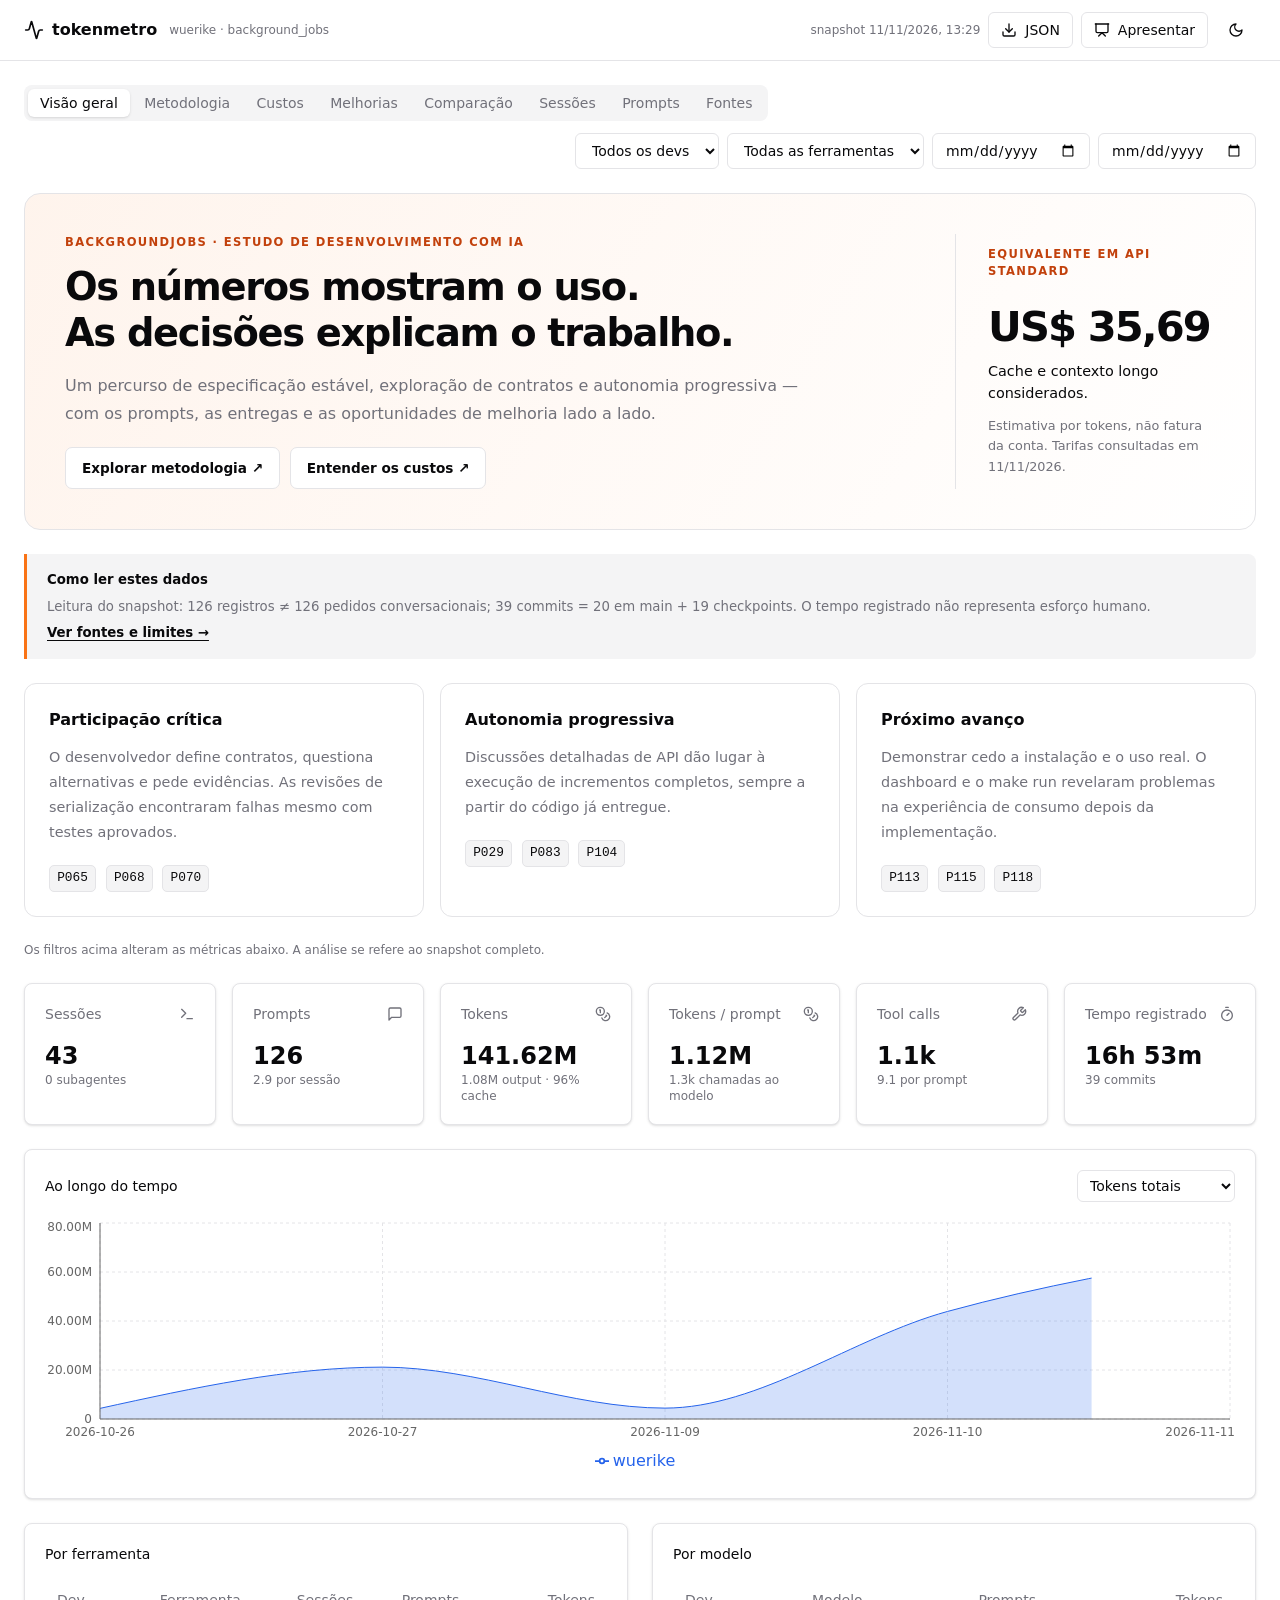
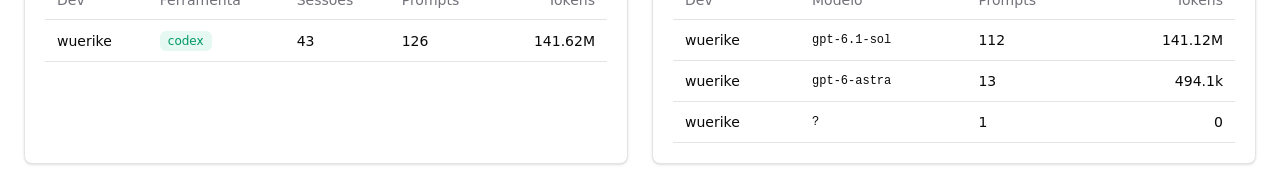
==== index.html @ 96f0e1d5 "Publish workflow analysis from ceb163d" ====
<!doctype html>
<html lang="pt-BR">
<head>
<meta charset="UTF-8" />
<meta name="viewport" content="width=device-width, initial-scale=1.0" />
<title>BackgroundJobs · Workflow com IA · Tokenmetro + análise</title>
<meta name="description" content="Métricas, histórico e análise da metodologia de desenvolvimento com IA do BackgroundJobs." />
<style>@layer properties{@supports (((-webkit-hyphens:none)) and (not (margin-trim:inline))) or ((-moz-orient:inline) and (not (color:rgb(from red r g b)))){*,:before,:after,::backdrop{--tw-space-y-reverse:0;--tw-border-style:solid;--tw-leading:initial;--tw-font-weight:initial;--tw-tracking:initial;--tw-ordinal:initial;--tw-slashed-zero:initial;--tw-numeric-figure:initial;--tw-numeric-spacing:initial;--tw-numeric-fraction:initial;--tw-shadow:0 0 #0000;--tw-shadow-color:initial;--tw-shadow-alpha:100%;--tw-inset-shadow:0 0 #0000;--tw-inset-shadow-color:initial;--tw-inset-shadow-alpha:100%;--tw-ring-color:initial;--tw-ring-shadow:0 0 #0000;--tw-inset-ring-color:initial;--tw-inset-ring-shadow:0 0 #0000;--tw-ring-inset:initial;--tw-ring-offset-width:0px;--tw-ring-offset-color:#fff;--tw-ring-offset-shadow:0 0 #0000;--tw-outline-style:solid;--tw-backdrop-blur:initial;--tw-backdrop-brightness:initial;--tw-backdrop-contrast:initial;--tw-backdrop-grayscale:initial;--tw-backdrop-hue-rotate:initial;--tw-backdrop-invert:initial;--tw-backdrop-opacity:initial;--tw-backdrop-saturate:initial;--tw-backdrop-sepia:initial}}}@layer theme{:root,:host{--font-sans:ui-sans-serif, system-ui, -apple-system, "Segoe UI", sans-serif;--font-mono:ui-monospace, SFMono-Regular, Menlo, Monaco, Consolas, "Liberation Mono", "Courier New", monospace;--color-red-500:oklch(63.7% .237 25.331);--color-red-600:oklch(57.7% .245 27.325);--color-orange-400:oklch(75% .183 55.934);--color-orange-500:oklch(70.5% .213 47.604);--color-orange-600:oklch(64.6% .222 41.116);--color-amber-400:oklch(82.8% .189 84.429);--color-amber-600:oklch(66.6% .179 58.318);--color-green-500:oklch(72.3% .219 149.579);--color-emerald-400:oklch(76.5% .177 163.223);--color-emerald-500:oklch(69.6% .17 162.48);--color-emerald-600:oklch(59.6% .145 163.225);--color-sky-400:oklch(74.6% .16 232.661);--color-sky-500:oklch(68.5% .169 237.323);--color-sky-600:oklch(58.8% .158 241.966);--color-indigo-400:oklch(67.3% .182 276.935);--color-indigo-500:oklch(58.5% .233 277.117);--color-indigo-600:oklch(51.1% .262 276.966);--color-purple-400:oklch(71.4% .203 305.504);--color-purple-500:oklch(62.7% .265 303.9);--color-purple-600:oklch(55.8% .288 302.321);--color-black:#000;--spacing:.25rem;--container-4xl:56rem;--container-6xl:72rem;--container-7xl:80rem;--text-xs:.75rem;--text-xs--line-height:calc(1 / .75);--text-sm:.875rem;--text-sm--line-height:calc(1.25 / .875);--text-lg:1.125rem;--text-lg--line-height:calc(1.75 / 1.125);--text-xl:1.25rem;--text-xl--line-height:calc(1.75 / 1.25);--text-2xl:1.5rem;--text-2xl--line-height:calc(2 / 1.5);--text-3xl:1.875rem;--text-3xl--line-height: 1.2 ;--text-4xl:2.25rem;--text-4xl--line-height:calc(2.5 / 2.25);--text-5xl:3rem;--text-5xl--line-height:1;--text-7xl:4.5rem;--text-7xl--line-height:1;--font-weight-medium:500;--font-weight-semibold:600;--font-weight-bold:700;--tracking-wide:.025em;--leading-relaxed:1.625;--radius-md:.375rem;--radius-lg:.5rem;--radius-xl:.75rem;--animate-spin:spin 1s linear infinite;--animate-pulse:pulse 2s cubic-bezier(.4, 0, .6, 1) infinite;--blur-sm:8px;--default-transition-duration:.15s;--default-transition-timing-function:cubic-bezier(.4, 0, .2, 1);--default-font-family:var(--font-sans);--default-mono-font-family:var(--font-mono);--color-background:#fff;--color-foreground:#09090b;--color-card:#fff;--color-muted:#f4f4f5;--color-muted-foreground:#71717a;--color-border:#e4e4e7;--color-primary:#18181b;--color-primary-foreground:#fafafa;--color-accent:#f4f4f5}}@layer base{*,:after,:before,::backdrop{box-sizing:border-box;border:0 solid;margin:0;padding:0}::file-selector-button{box-sizing:border-box;border:0 solid;margin:0;padding:0}html,:host{-webkit-text-size-adjust:100%;tab-size:4;line-height:1.5;font-family:var(--default-font-family,-apple-system, BlinkMacSystemFont, "Segoe UI", Roboto, "Helvetica Neue", "Noto Sans", Arial, sans-serif, "Apple Color Emoji", "Segoe UI Emoji", "Segoe UI Symbol", "Noto Color Emoji");font-feature-settings:var(--default-font-feature-settings,normal);font-variation-settings:var(--default-font-variation-settings,normal);-webkit-tap-highlight-color:transparent}hr{height:0;color:inherit;border-top-width:1px}abbr:where([title]){-webkit-text-decoration:underline dotted;text-decoration:underline dotted}h1,h2,h3,h4,h5,h6{font-size:inherit;font-weight:inherit}a{color:inherit;-webkit-text-decoration:inherit;text-decoration:inherit}b,strong{font-weight:bolder}code,kbd,samp,pre{font-family:var(--default-mono-font-family,ui-monospace, SFMono-Regular, Menlo, Monaco, Consolas, "Liberation Mono", "Courier New", monospace);font-feature-settings:var(--default-mono-font-feature-settings,normal);font-variation-settings:var(--default-mono-font-variation-settings,normal);font-size:1em}small{font-size:80%}sub,sup{vertical-align:baseline;font-size:75%;line-height:0;position:relative}sub{bottom:-.25em}sup{top:-.5em}table{text-indent:0;border-color:inherit;border-collapse:collapse}:-moz-focusring:where(:not(iframe)){outline:auto}progress{vertical-align:baseline}summary{display:list-item}ol,ul,menu{list-style:none}img,svg,video,canvas,audio,iframe,embed,object{vertical-align:middle;display:block}img,video{max-width:100%;height:auto}button,input,select,optgroup,textarea{font:inherit;font-feature-settings:inherit;font-variation-settings:inherit;letter-spacing:inherit;color:inherit;opacity:1;background-color:#0000;border-radius:0}::file-selector-button{font:inherit;font-feature-settings:inherit;font-variation-settings:inherit;letter-spacing:inherit;color:inherit;opacity:1;background-color:#0000;border-radius:0}:where(select:is([multiple],[size])) optgroup{font-weight:bolder}:where(select:is([multiple],[size])) optgroup option{padding-inline-start:20px}::file-selector-button{margin-inline-end:4px}::placeholder{opacity:1}@supports (not ((-webkit-appearance:-apple-pay-button))) or (contain-intrinsic-size:1px){::placeholder{color:currentColor}@supports (color:color-mix(in lab,red,red)){::placeholder{color:color-mix(in oklab,currentcolor 50%,transparent)}}}textarea{resize:vertical}::-webkit-search-decoration{-webkit-appearance:none}::-webkit-date-and-time-value{min-height:1lh;text-align:inherit}::-webkit-datetime-edit{display:inline-flex}::-webkit-datetime-edit-fields-wrapper{padding:0}::-webkit-datetime-edit{padding-block:0}::-webkit-datetime-edit-year-field{padding-block:0}::-webkit-datetime-edit-month-field{padding-block:0}::-webkit-datetime-edit-day-field{padding-block:0}::-webkit-datetime-edit-hour-field{padding-block:0}::-webkit-datetime-edit-minute-field{padding-block:0}::-webkit-datetime-edit-second-field{padding-block:0}::-webkit-datetime-edit-millisecond-field{padding-block:0}::-webkit-datetime-edit-meridiem-field{padding-block:0}::-webkit-calendar-picker-indicator{line-height:1}:-moz-ui-invalid{box-shadow:none}button,input:where([type=button],[type=reset],[type=submit]){appearance:button}::file-selector-button{appearance:button}::-webkit-inner-spin-button{height:auto}::-webkit-outer-spin-button{height:auto}[hidden]:where(:not([hidden=until-found])){display:none!important}}@layer components;@layer utilities{.absolute{position:absolute}.fixed{position:fixed}.relative{position:relative}.sticky{position:sticky}.inset-0{inset:0}.top-0{top:0}.top-2{top:calc(var(--spacing) * 2)}.top-4{top:calc(var(--spacing) * 4)}.top-5{top:calc(var(--spacing) * 5)}.top-11{top:calc(var(--spacing) * 11)}.right-0{right:0}.right-4{right:calc(var(--spacing) * 4)}.bottom-\[-12px\]{bottom:-12px}.left-0{left:0}.left-\[4px\]{left:4px}.z-10{z-index:10}.z-20{z-index:20}.z-50{z-index:50}.z-\[60\]{z-index:60}.mx-auto{margin-inline:auto}.-mt-2{margin-top:calc(var(--spacing) * -2)}.mt-1{margin-top:var(--spacing)}.mt-2{margin-top:calc(var(--spacing) * 2)}.mt-3{margin-top:calc(var(--spacing) * 3)}.mb-2{margin-bottom:calc(var(--spacing) * 2)}.mb-3{margin-bottom:calc(var(--spacing) * 3)}.ml-auto{margin-left:auto}.line-clamp-2{-webkit-line-clamp:2;-webkit-box-orient:vertical;display:-webkit-box;overflow:hidden}.line-clamp-4{-webkit-line-clamp:4;-webkit-box-orient:vertical;display:-webkit-box;overflow:hidden}.line-clamp-\[10\]{-webkit-line-clamp:10;-webkit-box-orient:vertical;display:-webkit-box;overflow:hidden}.block{display:block}.flex{display:flex}.grid{display:grid}.hidden{display:none}.inline-flex{display:inline-flex}.size-2\.5{width:calc(var(--spacing) * 2.5);height:calc(var(--spacing) * 2.5)}.size-3\.5{width:calc(var(--spacing) * 3.5);height:calc(var(--spacing) * 3.5)}.size-4{width:calc(var(--spacing) * 4);height:calc(var(--spacing) * 4)}.size-5{width:calc(var(--spacing) * 5);height:calc(var(--spacing) * 5)}.size-6{width:calc(var(--spacing) * 6);height:calc(var(--spacing) * 6)}.size-8{width:calc(var(--spacing) * 8);height:calc(var(--spacing) * 8)}.h-1\.5{height:calc(var(--spacing) * 1.5)}.h-3{height:calc(var(--spacing) * 3)}.h-8{height:calc(var(--spacing) * 8)}.h-9{height:calc(var(--spacing) * 9)}.h-10{height:calc(var(--spacing) * 10)}.h-72{height:calc(var(--spacing) * 72)}.h-full{height:100%}.max-h-96{max-height:calc(var(--spacing) * 96)}.max-h-\[32rem\]{max-height:32rem}.min-h-screen{min-height:100vh}.w-20{width:calc(var(--spacing) * 20)}.w-64{width:calc(var(--spacing) * 64)}.w-auto{width:auto}.w-full{width:100%}.w-px{width:1px}.max-w-4xl{max-width:var(--container-4xl)}.max-w-6xl{max-width:var(--container-6xl)}.max-w-7xl{max-width:var(--container-7xl)}.min-w-0{min-width:0}.flex-1{flex:1}.shrink-0{flex-shrink:0}.rotate-90{rotate:90deg}.animate-pulse{animation:var(--animate-pulse)}.animate-spin{animation:var(--animate-spin)}.cursor-pointer{cursor:pointer}.grid-cols-2{grid-template-columns:repeat(2,minmax(0,1fr))}.grid-cols-\[2rem_minmax\(0\,1fr\)\]{grid-template-columns:2rem minmax(0,1fr)}.grid-rows-\[auto_1fr\]{grid-template-rows:auto 1fr}.flex-col{flex-direction:column}.flex-row{flex-direction:row}.flex-wrap{flex-wrap:wrap}.items-center{align-items:center}.items-end{align-items:flex-end}.items-start{align-items:flex-start}.justify-between{justify-content:space-between}.justify-center{justify-content:center}.justify-end{justify-content:flex-end}.gap-1{gap:var(--spacing)}.gap-2{gap:calc(var(--spacing) * 2)}.gap-3{gap:calc(var(--spacing) * 3)}.gap-4{gap:calc(var(--spacing) * 4)}.gap-5{gap:calc(var(--spacing) * 5)}.gap-6{gap:calc(var(--spacing) * 6)}.gap-8{gap:calc(var(--spacing) * 8)}.gap-10{gap:calc(var(--spacing) * 10)}.gap-12{gap:calc(var(--spacing) * 12)}:where(.space-y-1>:not(:last-child)){--tw-space-y-reverse:0;margin-block-start:calc(var(--spacing) * var(--tw-space-y-reverse));margin-block-end:calc(var(--spacing) * calc(1 - var(--tw-space-y-reverse)))}:where(.space-y-2>:not(:last-child)){--tw-space-y-reverse:0;margin-block-start:calc(calc(var(--spacing) * 2) * var(--tw-space-y-reverse));margin-block-end:calc(calc(var(--spacing) * 2) * calc(1 - var(--tw-space-y-reverse)))}:where(.space-y-3>:not(:last-child)){--tw-space-y-reverse:0;margin-block-start:calc(calc(var(--spacing) * 3) * var(--tw-space-y-reverse));margin-block-end:calc(calc(var(--spacing) * 3) * calc(1 - var(--tw-space-y-reverse)))}:where(.space-y-4>:not(:last-child)){--tw-space-y-reverse:0;margin-block-start:calc(calc(var(--spacing) * 4) * var(--tw-space-y-reverse));margin-block-end:calc(calc(var(--spacing) * 4) * calc(1 - var(--tw-space-y-reverse)))}:where(.space-y-5>:not(:last-child)){--tw-space-y-reverse:0;margin-block-start:calc(calc(var(--spacing) * 5) * var(--tw-space-y-reverse));margin-block-end:calc(calc(var(--spacing) * 5) * calc(1 - var(--tw-space-y-reverse)))}:where(.space-y-6>:not(:last-child)){--tw-space-y-reverse:0;margin-block-start:calc(calc(var(--spacing) * 6) * var(--tw-space-y-reverse));margin-block-end:calc(calc(var(--spacing) * 6) * calc(1 - var(--tw-space-y-reverse)))}.gap-x-10{column-gap:calc(var(--spacing) * 10)}.gap-y-4{row-gap:calc(var(--spacing) * 4)}.gap-y-6{row-gap:calc(var(--spacing) * 6)}.truncate{text-overflow:ellipsis;white-space:nowrap;overflow:hidden}.overflow-auto{overflow:auto}.overflow-hidden{overflow:hidden}.overflow-x-auto{overflow-x:auto}.rounded-full{border-radius:3.40282e38px}.rounded-lg{border-radius:var(--radius-lg)}.rounded-md{border-radius:var(--radius-md)}.rounded-xl{border-radius:var(--radius-xl)}.rounded-t-md{border-top-left-radius:var(--radius-md);border-top-right-radius:var(--radius-md)}.border{border-style:var(--tw-border-style);border-width:1px}.border-t{border-top-style:var(--tw-border-style);border-top-width:1px}.border-b{border-bottom-style:var(--tw-border-style);border-bottom-width:1px}.border-dashed{--tw-border-style:dashed;border-style:dashed}.border-green-500\/40{border-color:#00c75866}@supports (color:color-mix(in lab,red,red)){.border-green-500\/40{border-color:color-mix(in oklab,var(--color-green-500) 40%,transparent)}}.border-orange-500\/60{border-color:#fe6e0099}@supports (color:color-mix(in lab,red,red)){.border-orange-500\/60{border-color:color-mix(in oklab,var(--color-orange-500) 60%,transparent)}}.border-red-500\/40{border-color:#fb2c3666}@supports (color:color-mix(in lab,red,red)){.border-red-500\/40{border-color:color-mix(in oklab,var(--color-red-500) 40%,transparent)}}.bg-background{background-color:var(--color-background)}.bg-background\/80{background-color:#fffc}@supports (color:color-mix(in lab,red,red)){.bg-background\/80{background-color:color-mix(in oklab,var(--color-background) 80%,transparent)}}.bg-black\/40{background-color:#0006}@supports (color:color-mix(in lab,red,red)){.bg-black\/40{background-color:color-mix(in oklab,var(--color-black) 40%,transparent)}}.bg-border{background-color:var(--color-border)}.bg-card{background-color:var(--color-card)}.bg-emerald-500\/10{background-color:#00bb7f1a}@supports (color:color-mix(in lab,red,red)){.bg-emerald-500\/10{background-color:color-mix(in oklab,var(--color-emerald-500) 10%,transparent)}}.bg-foreground{background-color:var(--color-foreground)}.bg-foreground\/80{background-color:#09090bcc}@supports (color:color-mix(in lab,red,red)){.bg-foreground\/80{background-color:color-mix(in oklab,var(--color-foreground) 80%,transparent)}}.bg-green-500\/10{background-color:#00c7581a}@supports (color:color-mix(in lab,red,red)){.bg-green-500\/10{background-color:color-mix(in oklab,var(--color-green-500) 10%,transparent)}}.bg-indigo-500\/10{background-color:#625fff1a}@supports (color:color-mix(in lab,red,red)){.bg-indigo-500\/10{background-color:color-mix(in oklab,var(--color-indigo-500) 10%,transparent)}}.bg-muted{background-color:var(--color-muted)}.bg-muted-foreground\/40{background-color:#71717a66}@supports (color:color-mix(in lab,red,red)){.bg-muted-foreground\/40{background-color:color-mix(in oklab,var(--color-muted-foreground) 40%,transparent)}}.bg-muted\/30{background-color:#f4f4f54d}@supports (color:color-mix(in lab,red,red)){.bg-muted\/30{background-color:color-mix(in oklab,var(--color-muted) 30%,transparent)}}.bg-orange-500{background-color:var(--color-orange-500)}.bg-orange-500\/5{background-color:#fe6e000d}@supports (color:color-mix(in lab,red,red)){.bg-orange-500\/5{background-color:color-mix(in oklab,var(--color-orange-500) 5%,transparent)}}.bg-orange-500\/10{background-color:#fe6e001a}@supports (color:color-mix(in lab,red,red)){.bg-orange-500\/10{background-color:color-mix(in oklab,var(--color-orange-500) 10%,transparent)}}.bg-primary{background-color:var(--color-primary)}.bg-purple-500\/10{background-color:#ac4bff1a}@supports (color:color-mix(in lab,red,red)){.bg-purple-500\/10{background-color:color-mix(in oklab,var(--color-purple-500) 10%,transparent)}}.bg-red-500\/10{background-color:#fb2c361a}@supports (color:color-mix(in lab,red,red)){.bg-red-500\/10{background-color:color-mix(in oklab,var(--color-red-500) 10%,transparent)}}.bg-sky-500\/10{background-color:#00a5ef1a}@supports (color:color-mix(in lab,red,red)){.bg-sky-500\/10{background-color:color-mix(in oklab,var(--color-sky-500) 10%,transparent)}}.fill-foreground{fill:var(--color-foreground)}.stroke-border{stroke:var(--color-border)}.stroke-foreground{stroke:var(--color-foreground)}.stroke-muted{stroke:var(--color-muted)}.p-0{padding:0}.p-1{padding:var(--spacing)}.p-1\.5{padding:calc(var(--spacing) * 1.5)}.p-2{padding:calc(var(--spacing) * 2)}.p-3{padding:calc(var(--spacing) * 3)}.p-4{padding:calc(var(--spacing) * 4)}.p-5{padding:calc(var(--spacing) * 5)}.p-6{padding:calc(var(--spacing) * 6)}.p-8{padding:calc(var(--spacing) * 8)}.px-2{padding-inline:calc(var(--spacing) * 2)}.px-3{padding-inline:calc(var(--spacing) * 3)}.px-6{padding-inline:calc(var(--spacing) * 6)}.px-10{padding-inline:calc(var(--spacing) * 10)}.py-0\.5{padding-block:calc(var(--spacing) * .5)}.py-1{padding-block:var(--spacing)}.py-1\.5{padding-block:calc(var(--spacing) * 1.5)}.py-2\.5{padding-block:calc(var(--spacing) * 2.5)}.py-3{padding-block:calc(var(--spacing) * 3)}.py-4{padding-block:calc(var(--spacing) * 4)}.py-5{padding-block:calc(var(--spacing) * 5)}.py-6{padding-block:calc(var(--spacing) * 6)}.py-12{padding-block:calc(var(--spacing) * 12)}.py-16{padding-block:calc(var(--spacing) * 16)}.py-24{padding-block:calc(var(--spacing) * 24)}.pt-2{padding-top:calc(var(--spacing) * 2)}.pb-2{padding-bottom:calc(var(--spacing) * 2)}.pl-6{padding-left:calc(var(--spacing) * 6)}.text-center{text-align:center}.text-left{text-align:left}.text-right{text-align:right}.align-middle{vertical-align:middle}.font-mono{font-family:var(--font-mono)}.font-sans{font-family:var(--font-sans)}.text-2xl{font-size:var(--text-2xl);line-height:var(--tw-leading,var(--text-2xl--line-height))}.text-3xl{font-size:var(--text-3xl);line-height:var(--tw-leading,var(--text-3xl--line-height))}.text-4xl{font-size:var(--text-4xl);line-height:var(--tw-leading,var(--text-4xl--line-height))}.text-5xl{font-size:var(--text-5xl);line-height:var(--tw-leading,var(--text-5xl--line-height))}.text-7xl{font-size:var(--text-7xl);line-height:var(--tw-leading,var(--text-7xl--line-height))}.text-lg{font-size:var(--text-lg);line-height:var(--tw-leading,var(--text-lg--line-height))}.text-sm{font-size:var(--text-sm);line-height:var(--tw-leading,var(--text-sm--line-height))}.text-xl{font-size:var(--text-xl);line-height:var(--tw-leading,var(--text-xl--line-height))}.text-xs{font-size:var(--text-xs);line-height:var(--tw-leading,var(--text-xs--line-height))}.leading-relaxed{--tw-leading:var(--leading-relaxed);line-height:var(--leading-relaxed)}.font-bold{--tw-font-weight:var(--font-weight-bold);font-weight:var(--font-weight-bold)}.font-medium{--tw-font-weight:var(--font-weight-medium);font-weight:var(--font-weight-medium)}.font-semibold{--tw-font-weight:var(--font-weight-semibold);font-weight:var(--font-weight-semibold)}.tracking-wide{--tw-tracking:var(--tracking-wide);letter-spacing:var(--tracking-wide)}.break-words{overflow-wrap:break-word}.break-all{word-break:break-all}.whitespace-nowrap{white-space:nowrap}.whitespace-pre-wrap{white-space:pre-wrap}.text-amber-600{color:var(--color-amber-600)}.text-emerald-500{color:var(--color-emerald-500)}.text-emerald-600{color:var(--color-emerald-600)}.text-foreground{color:var(--color-foreground)}.text-indigo-600{color:var(--color-indigo-600)}.text-muted-foreground{color:var(--color-muted-foreground)}.text-orange-600{color:var(--color-orange-600)}.text-primary-foreground{color:var(--color-primary-foreground)}.text-purple-600{color:var(--color-purple-600)}.text-red-600{color:var(--color-red-600)}.text-sky-600{color:var(--color-sky-600)}.uppercase{text-transform:uppercase}.tabular-nums{--tw-numeric-spacing:tabular-nums;font-variant-numeric:var(--tw-ordinal,) var(--tw-slashed-zero,) var(--tw-numeric-figure,) var(--tw-numeric-spacing,) var(--tw-numeric-fraction,)}.underline{text-decoration-line:underline}.opacity-70{opacity:.7}.shadow-2xl{--tw-shadow:0 25px 50px -12px var(--tw-shadow-color,#00000040);box-shadow:var(--tw-inset-shadow),var(--tw-inset-ring-shadow),var(--tw-ring-offset-shadow),var(--tw-ring-shadow),var(--tw-shadow)}.shadow-lg{--tw-shadow:0 10px 15px -3px var(--tw-shadow-color,#0000001a), 0 4px 6px -4px var(--tw-shadow-color,#0000001a);box-shadow:var(--tw-inset-shadow),var(--tw-inset-ring-shadow),var(--tw-ring-offset-shadow),var(--tw-ring-shadow),var(--tw-shadow)}.shadow-sm{--tw-shadow:0 1px 3px 0 var(--tw-shadow-color,#0000001a), 0 1px 2px -1px var(--tw-shadow-color,#0000001a);box-shadow:var(--tw-inset-shadow),var(--tw-inset-ring-shadow),var(--tw-ring-offset-shadow),var(--tw-ring-shadow),var(--tw-shadow)}.outline{outline-style:var(--tw-outline-style);outline-width:1px}.backdrop-blur{--tw-backdrop-blur:blur(8px);-webkit-backdrop-filter:var(--tw-backdrop-blur,) var(--tw-backdrop-brightness,) var(--tw-backdrop-contrast,) var(--tw-backdrop-grayscale,) var(--tw-backdrop-hue-rotate,) var(--tw-backdrop-invert,) var(--tw-backdrop-opacity,) var(--tw-backdrop-saturate,) var(--tw-backdrop-sepia,);backdrop-filter:var(--tw-backdrop-blur,) var(--tw-backdrop-brightness,) var(--tw-backdrop-contrast,) var(--tw-backdrop-grayscale,) var(--tw-backdrop-hue-rotate,) var(--tw-backdrop-invert,) var(--tw-backdrop-opacity,) var(--tw-backdrop-saturate,) var(--tw-backdrop-sepia,)}.backdrop-blur-sm{--tw-backdrop-blur:blur(var(--blur-sm));-webkit-backdrop-filter:var(--tw-backdrop-blur,) var(--tw-backdrop-brightness,) var(--tw-backdrop-contrast,) var(--tw-backdrop-grayscale,) var(--tw-backdrop-hue-rotate,) var(--tw-backdrop-invert,) var(--tw-backdrop-opacity,) var(--tw-backdrop-saturate,) var(--tw-backdrop-sepia,);backdrop-filter:var(--tw-backdrop-blur,) var(--tw-backdrop-brightness,) var(--tw-backdrop-contrast,) var(--tw-backdrop-grayscale,) var(--tw-backdrop-hue-rotate,) var(--tw-backdrop-invert,) var(--tw-backdrop-opacity,) var(--tw-backdrop-saturate,) var(--tw-backdrop-sepia,)}.transition{transition-property:color,background-color,border-color,outline-color,text-decoration-color,fill,stroke,--tw-gradient-from,--tw-gradient-via,--tw-gradient-to,opacity,box-shadow,transform,translate,scale,rotate,filter,-webkit-backdrop-filter,backdrop-filter,display,content-visibility,overlay,pointer-events;transition-timing-function:var(--tw-ease,var(--default-transition-timing-function));transition-duration:var(--tw-duration,var(--default-transition-duration))}.transition-colors{transition-property:color,background-color,border-color,outline-color,text-decoration-color,fill,stroke,--tw-gradient-from,--tw-gradient-via,--tw-gradient-to;transition-timing-function:var(--tw-ease,var(--default-transition-timing-function));transition-duration:var(--tw-duration,var(--default-transition-duration))}.outline-none{--tw-outline-style:none;outline-style:none}.first-letter\:uppercase:first-letter{text-transform:uppercase}@media(hover:hover){.hover\:border-foreground\/40:hover{border-color:#09090b66}@supports (color:color-mix(in lab,red,red)){.hover\:border-foreground\/40:hover{border-color:color-mix(in oklab,var(--color-foreground) 40%,transparent)}}.hover\:bg-accent:hover{background-color:var(--color-accent)}.hover\:bg-muted\/50:hover{background-color:#f4f4f580}@supports (color:color-mix(in lab,red,red)){.hover\:bg-muted\/50:hover{background-color:color-mix(in oklab,var(--color-muted) 50%,transparent)}}.hover\:text-foreground:hover{color:var(--color-foreground)}.hover\:opacity-90:hover{opacity:.9}.hover\:shadow-md:hover{--tw-shadow:0 4px 6px -1px var(--tw-shadow-color,#0000001a), 0 2px 4px -2px var(--tw-shadow-color,#0000001a);box-shadow:var(--tw-inset-shadow),var(--tw-inset-ring-shadow),var(--tw-ring-offset-shadow),var(--tw-ring-shadow),var(--tw-shadow)}}.focus\:ring-2:focus{--tw-ring-shadow:var(--tw-ring-inset,) 0 0 0 calc(2px + var(--tw-ring-offset-width)) var(--tw-ring-color,currentcolor);box-shadow:var(--tw-inset-shadow),var(--tw-inset-ring-shadow),var(--tw-ring-offset-shadow),var(--tw-ring-shadow),var(--tw-shadow)}.focus\:ring-primary\/20:focus{--tw-ring-color:#18181b33}@supports (color:color-mix(in lab,red,red)){.focus\:ring-primary\/20:focus{--tw-ring-color:color-mix(in oklab, var(--color-primary) 20%, transparent)}}.disabled\:cursor-not-allowed:disabled{cursor:not-allowed}.disabled\:opacity-30:disabled{opacity:.3}.disabled\:opacity-40:disabled{opacity:.4}.disabled\:opacity-50:disabled{opacity:.5}@media(min-width:40rem){.sm\:grid-cols-2{grid-template-columns:repeat(2,minmax(0,1fr))}}@media(min-width:48rem){.md\:block{display:block}.md\:hidden{display:none}.md\:inline{display:inline}.md\:grid-cols-2{grid-template-columns:repeat(2,minmax(0,1fr))}.md\:grid-cols-3{grid-template-columns:repeat(3,minmax(0,1fr))}.md\:grid-cols-4{grid-template-columns:repeat(4,minmax(0,1fr))}.md\:grid-cols-5{grid-template-columns:repeat(5,minmax(0,1fr))}.md\:grid-cols-\[1fr_auto\]{grid-template-columns:1fr auto}.md\:grid-cols-\[1fr_auto_1\.4fr\]{grid-template-columns:1fr auto 1.4fr}}@media(min-width:64rem){.lg\:grid-cols-2{grid-template-columns:repeat(2,minmax(0,1fr))}.lg\:grid-cols-3{grid-template-columns:repeat(3,minmax(0,1fr))}}@media(min-width:80rem){.xl\:grid-cols-6{grid-template-columns:repeat(6,minmax(0,1fr))}}.dark\:text-amber-400:where(.dark,.dark *){color:var(--color-amber-400)}.dark\:text-emerald-400:where(.dark,.dark *){color:var(--color-emerald-400)}.dark\:text-indigo-400:where(.dark,.dark *){color:var(--color-indigo-400)}.dark\:text-orange-400:where(.dark,.dark *){color:var(--color-orange-400)}.dark\:text-purple-400:where(.dark,.dark *){color:var(--color-purple-400)}.dark\:text-sky-400:where(.dark,.dark *){color:var(--color-sky-400)}}.dark{--color-background:#09090b;--color-foreground:#fafafa;--color-card:#0d0d0f;--color-muted:#27272a;--color-muted-foreground:#a1a1aa;--color-border:#27272a;--color-primary:#fafafa;--color-primary-foreground:#18181b;--color-accent:#27272a}body{background-color:var(--color-background);color:var(--color-foreground);-webkit-font-smoothing:antialiased;-moz-osx-font-smoothing:grayscale}*{border-color:var(--color-border)}@keyframes rise{0%{opacity:0;transform:translateY(18px)}}@keyframes grow{0%{transform:scaleX(0)}}@keyframes grow-y{0%{transform:scaleY(0)}}@keyframes blink{50%{opacity:0}}.anim-rise{animation:rise .6s cubic-bezier(.2,.7,.2,1) var(--d,0s) both}.anim-grow{transform-origin:0;animation:grow 1s cubic-bezier(.2,.7,.2,1) var(--d,0s) both}.anim-grow-y{transform-origin:bottom;animation:grow-y .9s cubic-bezier(.2,.7,.2,1) var(--d,0s) both}.caret{animation:1s step-end infinite blink}@media(prefers-reduced-motion:reduce){.anim-rise,.anim-grow,.anim-grow-y,.caret{animation:none}}@property --tw-space-y-reverse{syntax:"*";inherits:false;initial-value:0}@property --tw-border-style{syntax:"*";inherits:false;initial-value:solid}@property --tw-leading{syntax:"*";inherits:false}@property --tw-font-weight{syntax:"*";inherits:false}@property --tw-tracking{syntax:"*";inherits:false}@property --tw-ordinal{syntax:"*";inherits:false}@property --tw-slashed-zero{syntax:"*";inherits:false}@property --tw-numeric-figure{syntax:"*";inherits:false}@property --tw-numeric-spacing{syntax:"*";inherits:false}@property --tw-numeric-fraction{syntax:"*";inherits:false}@property --tw-shadow{syntax:"*";inherits:false;initial-value:0 0 #0000}@property --tw-shadow-color{syntax:"*";inherits:false}@property --tw-shadow-alpha{syntax:"<percentage>";inherits:false;initial-value:100%}@property --tw-inset-shadow{syntax:"*";inherits:false;initial-value:0 0 #0000}@property --tw-inset-shadow-color{syntax:"*";inherits:false}@property --tw-inset-shadow-alpha{syntax:"<percentage>";inherits:false;initial-value:100%}@property --tw-ring-color{syntax:"*";inherits:false}@property --tw-ring-shadow{syntax:"*";inherits:false;initial-value:0 0 #0000}@property --tw-inset-ring-color{syntax:"*";inherits:false}@property --tw-inset-ring-shadow{syntax:"*";inherits:false;initial-value:0 0 #0000}@property --tw-ring-inset{syntax:"*";inherits:false}@property --tw-ring-offset-width{syntax:"<length>";inherits:false;initial-value:0}@property --tw-ring-offset-color{syntax:"*";inherits:false;initial-value:#fff}@property --tw-ring-offset-shadow{syntax:"*";inherits:false;initial-value:0 0 #0000}@property --tw-outline-style{syntax:"*";inherits:false;initial-value:solid}@property --tw-backdrop-blur{syntax:"*";inherits:false}@property --tw-backdrop-brightness{syntax:"*";inherits:false}@property --tw-backdrop-contrast{syntax:"*";inherits:false}@property --tw-backdrop-grayscale{syntax:"*";inherits:false}@property --tw-backdrop-hue-rotate{syntax:"*";inherits:false}@property --tw-backdrop-invert{syntax:"*";inherits:false}@property --tw-backdrop-opacity{syntax:"*";inherits:false}@property --tw-backdrop-saturate{syntax:"*";inherits:false}@property --tw-backdrop-sepia{syntax:"*";inherits:false}@keyframes spin{to{transform:rotate(360deg)}}@keyframes pulse{50%{opacity:.5}}
</style>
<style>
/* Analytical content integrated into the original Tokenmetro export. */
.wf-stack{display:flex;flex-direction:column;gap:1.5rem}.wf-eyebrow{font-size:.72rem!important;letter-spacing:.12em;text-transform:uppercase;font-weight:700;color:#c2410c;margin:0 0 .8rem!important}.dark .wf-eyebrow{color:#fb923c}.wf-hero{display:grid;grid-template-columns:minmax(0,1fr) 260px;gap:3rem;padding:2.5rem;border:1px solid var(--color-border);border-radius:16px;background:linear-gradient(120deg,color-mix(in srgb,#f97316 8%,var(--color-background)),var(--color-background))}.wf-hero h1{font-size:clamp(1.65rem,3vw,2.5rem);font-weight:700;line-height:1.2;letter-spacing:-.035em;white-space:pre-line}.wf-lead{font-size:1rem;line-height:1.75;color:var(--color-muted-foreground);max-width:760px;margin-top:1rem}.wf-hero-cost{border-left:1px solid var(--color-border);padding-left:2rem;display:flex;flex-direction:column;justify-content:center;gap:.7rem}.wf-hero-cost strong{font-size:2.6rem;letter-spacing:-.045em;line-height:1.1}.wf-hero-cost span:not(.wf-eyebrow){font-size:.9rem}.wf-hero-cost small{color:var(--color-muted-foreground);line-height:1.6}.wf-actions{display:flex;gap:.6rem;align-items:center;flex-wrap:wrap;margin-top:1.2rem}.wf-button{padding:.6rem 1rem;border:1px solid var(--color-border);background:var(--color-background);border-radius:7px;font-size:.85rem;font-weight:600;cursor:pointer}.wf-button:hover,.wf-prompt:hover{background:var(--color-accent)}.wf-heading{padding:1rem 0 .5rem}.wf-heading h1{font-size:clamp(1.8rem,4vw,2.5rem);font-weight:700;line-height:1.15;letter-spacing:-.035em}.wf-three{display:grid;grid-template-columns:repeat(3,minmax(0,1fr));gap:1rem}.wf-panel{border:1px solid var(--color-border);border-radius:12px;padding:1.5rem;background:var(--color-card);min-width:0}.wf-panel>h2{font-size:1rem;font-weight:650;margin:0 0 .8rem}.wf-panel>p{font-size:.9rem;line-height:1.75;color:var(--color-muted-foreground)}.wf-context{padding:1rem 1.25rem;border-left:3px solid #f97316;background:var(--color-muted);border-radius:0 8px 8px 0;font-size:.83rem}.wf-context p{line-height:1.65;margin:.35rem 0;color:var(--color-muted-foreground)}.wf-context button{font-weight:600;cursor:pointer;text-decoration:underline;text-underline-offset:3px}.wf-prose{font-size:.95rem;line-height:1.8;overflow-wrap:anywhere}.wf-prose h2{font-size:1.4rem;line-height:1.3;letter-spacing:-.02em;font-weight:700;margin:0 0 1.1rem}.wf-prose h3{font-size:1.1rem;line-height:1.5;font-weight:650;margin:2rem 0 .6rem;padding-top:1rem;border-top:1px solid var(--color-border)}.wf-prose p{margin:.85rem 0}.wf-prose p:first-child{margin-top:0}.wf-prose ul,.wf-prose ol{padding-left:1.6rem;margin:1rem 0;list-style:revert}.wf-prose li{padding-left:.2rem;margin:.5rem 0}.wf-prose a{color:#c2410c;text-decoration:underline;text-underline-offset:3px}.dark .wf-prose a{color:#fdba74}.wf-prose code{font-size:.84em;background:var(--color-muted);border-radius:4px;padding:.12rem .3rem}.wf-prose pre{padding:1.2rem;background:var(--color-muted);border:1px solid var(--color-border);border-radius:8px;overflow:auto;line-height:1.6;margin:1.2rem 0;font-size:.85rem;white-space:pre}.wf-prose pre code{padding:0;background:transparent}.wf-table-wrap{overflow-x:auto;margin:1.25rem 0}.wf-prose table{border-collapse:collapse;width:100%;font-size:.83rem;line-height:1.6}.wf-prose th{text-align:left;font-weight:650;background:var(--color-muted);white-space:nowrap}.wf-prose th,.wf-prose td{padding:.75rem .9rem;border-bottom:1px solid var(--color-border);vertical-align:top;min-width:110px}.wf-prose blockquote{padding:1rem 1.4rem;border-left:3px solid #f97316;background:var(--color-muted);margin:1rem 0}.wf-prompt{display:inline-flex;font-family:monospace;font-size:.8rem;color:inherit!important;background:var(--color-muted);border:1px solid var(--color-border);border-radius:5px;padding:.15rem .45rem;text-decoration:none!important;cursor:pointer;line-height:1.6}.wf-flow{display:grid;grid-template-columns:repeat(6,minmax(0,1fr));gap:.6rem;list-style:none;margin:0;padding:0}.wf-flow li{border:1px solid var(--color-border);border-radius:8px;padding:1rem;font-size:.82rem;font-weight:600;line-height:1.5}.wf-flow span{display:block;color:#ea580c;font:500 .8rem monospace;margin-bottom:.6rem}.wf-cost-summary{display:grid;grid-template-columns:1fr 1.3fr;gap:3rem;padding:2rem;border:1px solid var(--color-border);border-radius:12px;background:var(--color-card)}.wf-price{font-size:clamp(2.8rem,6vw,4rem);letter-spacing:-.06em;line-height:1.25;font-weight:700;font-variant-numeric:tabular-nums}.wf-cost-summary p{font-size:.9rem;line-height:1.6;margin:.4rem 0}.wf-cost-summary small{font-size:.8rem;line-height:1.6;color:var(--color-muted-foreground);display:block;max-width:390px}.wf-toggle{display:flex;gap:.3rem;padding:.3rem;border:1px solid var(--color-border);border-radius:8px;width:max-content;margin:1rem 0}.wf-toggle button{padding:.4rem .8rem;font-size:.85rem;border-radius:5px;cursor:pointer}.wf-toggle button[aria-pressed=true]{background:var(--color-foreground);color:var(--color-background)}.wf-cost-bars{display:flex;flex-direction:column;gap:1.2rem;justify-content:center}.wf-bar-label{display:flex;gap:1rem;justify-content:space-between;font-size:.85rem;margin-bottom:.5rem}.wf-bar-track{height:9px;background:var(--color-muted);border-radius:20px;overflow:hidden}.wf-bar-track>div{height:100%;border-radius:20px}.wf-small{font-size:.8rem!important;line-height:1.6;color:var(--color-muted-foreground)}.wf-slide{display:flex;flex-direction:column;justify-content:center;min-height:100%;gap:1.5rem;padding:1rem 0}.wf-slide h1{font-size:clamp(1.8rem,4vw,3.3rem);font-weight:700;letter-spacing:-.04em;line-height:1.15;max-width:1000px}.wf-slide-points{display:grid;grid-template-columns:repeat(3,minmax(0,1fr));gap:1.8rem;margin-top:1rem}.wf-slide-points>div{border-top:2px solid #f97316;padding-top:1rem}.wf-slide-points h2{font-size:1rem;font-weight:700;margin-bottom:.7rem}.wf-slide-points p{font-size:1.05rem;line-height:1.8;color:var(--color-muted-foreground)}.wf-slide-note{font-size:.78rem;line-height:1.6;color:var(--color-muted-foreground);padding-top:1rem;margin-top:1rem;border-top:1px solid var(--color-border)}.wf-prompt-overlay{position:fixed;inset:0;z-index:90}.wf-analysis-section{scroll-margin-top:110px}button:focus-visible,a:focus-visible,select:focus-visible,input:focus-visible,summary:focus-visible{outline:2px solid #ea580c;outline-offset:4px}.wf-annotation{border-top:1px solid var(--color-border);padding-top:1rem;margin-top:1rem}.wf-filter-note{font-size:.75rem;color:var(--color-muted-foreground)}
@media(max-width:800px){.wf-hero{grid-template-columns:1fr;padding:1.5rem;gap:1.5rem}.wf-hero-cost{border-left:0;border-top:1px solid var(--color-border);padding:1.2rem 0 0}.wf-three,.wf-cost-summary{grid-template-columns:1fr}.wf-flow{grid-template-columns:repeat(3,minmax(0,1fr))}.wf-slide-points{grid-template-columns:1fr;gap:1rem}.wf-slide-points p{font-size:.95rem}.wf-slide{justify-content:flex-start}.wf-cost-summary{padding:1.3rem;gap:1.5rem}.wf-panel{padding:1.2rem}.wf-slide h1{font-size:2rem}}
@media(max-width:480px){main.mx-auto{padding-left:1rem;padding-right:1rem}.wf-flow{grid-template-columns:repeat(2,minmax(0,1fr))}.wf-prose{font-size:.9rem}.wf-hero h1{font-size:1.65rem}.wf-panel{padding:1rem}.wf-price{font-size:3rem}.wf-slide-note{font-size:.7rem}.fixed.inset-0.z-50>.max-w-6xl{padding:2.5rem 1.1rem 1.2rem}.wf-prompt-overlay .fixed{padding:1rem}.wf-prompt-overlay pre{overflow-wrap:anywhere}.wf-prompt-overlay .fixed>div{max-width:100%}}
@media(prefers-reduced-motion:reduce){*,*::before,*::after{animation-duration:.01ms!important;transition-duration:.01ms!important;scroll-behavior:auto!important}}
@media print{header,button,.wf-context{display:none!important}.wf-panel,.wf-hero{break-inside:avoid;border:1px solid #ccc}.wf-prose{font-size:10pt}}

.wf-tabs{max-width:100%;min-height:36px;height:auto;flex-wrap:wrap;gap:.15rem}.wf-tabs>button{white-space:nowrap}.wf-prose{max-width:105ch;margin-inline:auto}
main .grid>*{min-width:0}main .overflow-x-auto{max-width:100%}
.wf-deck .grid>*{min-width:0}.wf-deck .max-w-6xl{overflow-wrap:anywhere}.wf-deck pre{white-space:pre-wrap;overflow-wrap:anywhere;word-break:break-word}
@media(max-width:600px){.wf-deck .text-5xl{font-size:2rem;line-height:1.2}.wf-deck .text-4xl{font-size:1.8rem;line-height:1.25}.wf-deck .text-2xl{font-size:1.15rem;line-height:1.55}.wf-deck .text-xl{font-size:1rem;line-height:1.6}}

</style>
</head>
<body>
<div id="root"></div>
<script>window.__TOKENMETRO_DATA__ = {"format":"tokenmetro/v1","exported_at":"2026-11-11T13:29:39.806Z","developer":"wuerike","sessions":[{"id":"wuerike:codex:01a178cd-0079-7e72-9302-1a5d5ec14fa6","developer":"wuerike","source":"codex","session_id":"01a178cd-0079-7e72-9302-1a5d5ec14fa6","project_path":"/mnt/c/Users/Wuerike/workspace/background_jobs","cwd":"/mnt/c/Users/Wuerike/workspace/background_jobs","git_branch":null,"model":"gpt-6.1-sol","started_at":"2026-10-26T15:21:03.362Z","ended_at":"2026-10-26T16:15:49.342Z","source_file":"/home/wuerike/.codex/sessions/2026/10/26/rollout-2026-10-26T12-21-03-01a178cd-0079-7e72-9302-1a5d5ec14fa6.jsonl"},{"id":"wuerike:codex:01a17908-b8d5-7b01-b53a-4a6d1fd4044b","developer":"wuerike","source":"codex","session_id":"01a17908-b8d5-7b01-b53a-4a6d1fd4044b","project_path":"/mnt/c/Users/Wuerike/workspace/background_jobs","cwd":"/mnt/c/Users/Wuerike/workspace/background_jobs","git_branch":"master","model":"gpt-6.1-sol","started_at":"2026-10-26T16:26:17.290Z","ended_at":"2026-10-26T16:57:29.104Z","source_file":"/home/wuerike/.codex/sessions/2026/10/26/rollout-2026-10-26T13-26-17-01a17908-b8d5-7b01-b53a-4a6d1fd4044b.jsonl"},{"id":"wuerike:codex:01a17925-ff53-7b62-9c70-32deea842edf","developer":"wuerike","source":"codex","session_id":"01a17925-ff53-7b62-9c70-32deea842edf","project_path":"/mnt/c/Users/Wuerike/workspace/background_jobs","cwd":"/mnt/c/Users/Wuerike/workspace/background_jobs","git_branch":"master","model":"gpt-6.1-sol","started_at":"2026-10-26T16:58:15.852Z","ended_at":"2026-10-26T20:04:19.216Z","source_file":"/home/wuerike/.codex/sessions/2026/10/26/rollout-2026-10-26T13-58-15-01a17925-ff53-7b62-9c70-32deea842edf.jsonl"},{"id":"wuerike:codex:01a179d8-39ad-7280-ab6f-f701338e90e1","developer":"wuerike","source":"codex","session_id":"01a179d8-39ad-7280-ab6f-f701338e90e1","project_path":"/mnt/c/Users/Wuerike/workspace/background_jobs","cwd":"/mnt/c/Users/Wuerike/workspace/background_jobs","git_branch":"master","model":"gpt-6.1-sol","started_at":"2026-10-26T20:12:56.221Z","ended_at":"2026-10-26T23:19:51.399Z","source_file":"/home/wuerike/.codex/sessions/2026/10/26/rollout-2026-10-26T17-12-56-01a179d8-39ad-7280-ab6f-f701338e90e1.jsonl"},{"id":"wuerike:codex:01a17aa5-c813-7ef2-bb96-77ef3a64b52b","developer":"wuerike","source":"codex","session_id":"01a17aa5-c813-7ef2-bb96-77ef3a64b52b","project_path":"/mnt/c/Users/Wuerike/workspace/background_jobs","cwd":"/mnt/c/Users/Wuerike/workspace/background_jobs","git_branch":"master","model":"gpt-6.1-sol","started_at":"2026-10-26T23:57:27.592Z","ended_at":"2026-10-27T00:02:22.906Z","source_file":"/home/wuerike/.codex/sessions/2026/10/26/rollout-2026-10-26T20-57-27-01a17aa5-c813-7ef2-bb96-77ef3a64b52b.jsonl"},{"id":"wuerike:codex:01a17ae1-746f-7292-bd6a-ea0aef09d795","developer":"wuerike","source":"codex","session_id":"01a17ae1-746f-7292-bd6a-ea0aef09d795","project_path":"/mnt/c/Users/Wuerike/workspace/background_jobs","cwd":"/mnt/c/Users/Wuerike/workspace/background_jobs","git_branch":"master","model":"gpt-6.1-sol","started_at":"2026-10-27T01:02:38.280Z","ended_at":"2026-10-27T11:32:53.709Z","source_file":"/home/wuerike/.codex/sessions/2026/10/26/rollout-2026-10-26T22-02-38-01a17ae1-746f-7292-bd6a-ea0aef09d795.jsonl"},{"id":"wuerike:codex:01a17d2a-c5de-79b2-bcb7-e72d09d3e7f2","developer":"wuerike","source":"codex","session_id":"01a17d2a-c5de-79b2-bcb7-e72d09d3e7f2","project_path":"/mnt/c/Users/Wuerike/workspace/background_jobs","cwd":"/mnt/c/Users/Wuerike/workspace/background_jobs","git_branch":"master","model":"gpt-6.1-sol","started_at":"2026-10-27T11:41:57.706Z","ended_at":"2026-10-27T12:01:27.350Z","source_file":"/home/wuerike/.codex/sessions/2026/10/27/rollout-2026-10-27T08-41-57-01a17d2a-c5de-79b2-bcb7-e72d09d3e7f2.jsonl"},{"id":"wuerike:codex:01a17d3e-11ab-7fc2-8668-66c6fadf98f4","developer":"wuerike","source":"codex","session_id":"01a17d3e-11ab-7fc2-8668-66c6fadf98f4","project_path":"/mnt/c/Users/Wuerike/workspace/background_jobs","cwd":"/mnt/c/Users/Wuerike/workspace/background_jobs","git_branch":"master","model":"gpt-6.1-sol","started_at":"2026-10-27T12:03:02.253Z","ended_at":"2026-10-27T12:11:09.072Z","source_file":"/home/wuerike/.codex/sessions/2026/10/27/rollout-2026-10-27T09-03-02-01a17d3e-11ab-7fc2-8668-66c6fadf98f4.jsonl"},{"id":"wuerike:codex:01a17d49-1aa5-77c2-855d-8aebf5b0cb1d","developer":"wuerike","source":"codex","session_id":"01a17d49-1aa5-77c2-855d-8aebf5b0cb1d","project_path":"/mnt/c/Users/Wuerike/workspace/background_jobs","cwd":"/mnt/c/Users/Wuerike/workspace/background_jobs","git_branch":"master","model":"gpt-6.1-sol","started_at":"2026-10-27T12:15:05.458Z","ended_at":"2026-10-27T15:25:43.822Z","source_file":"/home/wuerike/.codex/sessions/2026/10/27/rollout-2026-10-27T09-15-05-01a17d49-1aa5-77c2-855d-8aebf5b0cb1d.jsonl"},{"id":"wuerike:codex:01a17df8-afc3-72f2-9db4-e98542c656b1","developer":"wuerike","source":"codex","session_id":"01a17df8-afc3-72f2-9db4-e98542c656b1","project_path":"/mnt/c/Users/Wuerike/workspace/background_jobs","cwd":"/mnt/c/Users/Wuerike/workspace/background_jobs","git_branch":"master","model":"gpt-6.1-sol","started_at":"2026-10-27T15:26:52.457Z","ended_at":"2026-10-27T15:59:28.806Z","source_file":"/home/wuerike/.codex/sessions/2026/10/27/rollout-2026-10-27T12-26-52-01a17df8-afc3-72f2-9db4-e98542c656b1.jsonl"},{"id":"wuerike:codex:01a17e17-e96e-76e3-b814-8aa3a7aa4189","developer":"wuerike","source":"codex","session_id":"01a17e17-e96e-76e3-b814-8aa3a7aa4189","project_path":"/mnt/c/Users/Wuerike/workspace/background_jobs","cwd":"/mnt/c/Users/Wuerike/workspace/background_jobs","git_branch":"master","model":"gpt-6.1-sol","started_at":"2026-10-27T16:00:58.927Z","ended_at":"2026-10-27T16:57:19.284Z","source_file":"/home/wuerike/.codex/sessions/2026/10/27/rollout-2026-10-27T13-00-58-01a17e17-e96e-76e3-b814-8aa3a7aa4189.jsonl"},{"id":"wuerike:codex:01a17e4f-41ba-7c91-93ac-abf0bdaf9a2e","developer":"wuerike","source":"codex","session_id":"01a17e4f-41ba-7c91-93ac-abf0bdaf9a2e","project_path":"/mnt/c/Users/Wuerike/workspace/background_jobs","cwd":"/mnt/c/Users/Wuerike/workspace/background_jobs","git_branch":"master","model":"gpt-6.1-sol","started_at":"2026-10-27T17:01:25.927Z","ended_at":"2026-10-27T17:06:32.170Z","source_file":"/home/wuerike/.codex/sessions/2026/10/27/rollout-2026-10-27T14-01-25-01a17e4f-41ba-7c91-93ac-abf0bdaf9a2e.jsonl"},{"id":"wuerike:codex:01a17e75-4def-7742-b7fc-5076401f22a4","developer":"wuerike","source":"codex","session_id":"01a17e75-4def-7742-b7fc-5076401f22a4","project_path":"/mnt/c/Users/Wuerike/workspace/background_jobs","cwd":"/mnt/c/Users/Wuerike/workspace/background_jobs","git_branch":"master","model":"gpt-6.1-sol","started_at":"2026-10-27T17:42:59.395Z","ended_at":"2026-10-27T17:43:14.150Z","source_file":"/home/wuerike/.codex/sessions/2026/10/27/rollout-2026-10-27T14-42-59-01a17e75-4def-7742-b7fc-5076401f22a4.jsonl"},{"id":"wuerike:codex:01a17e75-9bc3-7532-8628-86123be22362","developer":"wuerike","source":"codex","session_id":"01a17e75-9bc3-7532-8628-86123be22362","project_path":"/mnt/c/Users/Wuerike/workspace/background_jobs","cwd":"/mnt/c/Users/Wuerike/workspace/background_jobs","git_branch":"master","model":"gpt-6.1-sol","started_at":"2026-10-27T17:43:19.355Z","ended_at":"2026-10-27T17:59:32.338Z","source_file":"/home/wuerike/.codex/sessions/2026/10/27/rollout-2026-10-27T14-43-19-01a17e75-9bc3-7532-8628-86123be22362.jsonl"},{"id":"wuerike:codex:01a17e86-c93d-7752-ba95-ce558a99c462","developer":"wuerike","source":"codex","session_id":"01a17e86-c93d-7752-ba95-ce558a99c462","project_path":"/mnt/c/Users/Wuerike/workspace/background_jobs","cwd":"/mnt/c/Users/Wuerike/workspace/background_jobs","git_branch":"master","model":"gpt-6.1-sol","started_at":"2026-10-27T18:02:05.101Z","ended_at":"2026-10-27T19:05:48.888Z","source_file":"/home/wuerike/.codex/sessions/2026/10/27/rollout-2026-10-27T15-02-05-01a17e86-c93d-7752-ba95-ce558a99c462.jsonl"},{"id":"wuerike:codex:01a17ed8-ae48-7fb3-9092-ccd3ebdfb8ac","developer":"wuerike","source":"codex","session_id":"01a17ed8-ae48-7fb3-9092-ccd3ebdfb8ac","project_path":"/mnt/c/Users/Wuerike/workspace/background_jobs","cwd":"/mnt/c/Users/Wuerike/workspace/background_jobs","git_branch":"master","model":"gpt-6.1-sol","started_at":"2026-10-27T19:31:32.118Z","ended_at":"2026-10-27T19:50:51.021Z","source_file":"/home/wuerike/.codex/sessions/2026/10/27/rollout-2026-10-27T16-31-32-01a17ed8-ae48-7fb3-9092-ccd3ebdfb8ac.jsonl"},{"id":"wuerike:codex:01a17eec-2a34-70d1-b0c0-4a6801fa2d9c","developer":"wuerike","source":"codex","session_id":"01a17eec-2a34-70d1-b0c0-4a6801fa2d9c","project_path":"/mnt/c/Users/Wuerike/workspace/background_jobs","cwd":"/mnt/c/Users/Wuerike/workspace/background_jobs","git_branch":"master","model":"gpt-6.1-sol","started_at":"2026-10-27T19:52:49.065Z","ended_at":"2026-10-27T21:10:37.093Z","source_file":"/home/wuerike/.codex/sessions/2026/10/27/rollout-2026-10-27T16-52-49-01a17eec-2a34-70d1-b0c0-4a6801fa2d9c.jsonl"},{"id":"wuerike:codex:01a17f36-4fc3-7d43-8c74-67fece83718a","developer":"wuerike","source":"codex","session_id":"01a17f36-4fc3-7d43-8c74-67fece83718a","project_path":"/mnt/c/Users/Wuerike/workspace/background_jobs","cwd":"/mnt/c/Users/Wuerike/workspace/background_jobs","git_branch":"master","model":"gpt-6.1-sol","started_at":"2026-10-27T21:13:48.374Z","ended_at":"2026-10-27T21:18:34.891Z","source_file":"/home/wuerike/.codex/sessions/2026/10/27/rollout-2026-10-27T18-13-48-01a17f36-4fc3-7d43-8c74-67fece83718a.jsonl"},{"id":"wuerike:codex:01a17f3b-45dc-7963-a9d5-051868958f76","developer":"wuerike","source":"codex","session_id":"01a17f3b-45dc-7963-a9d5-051868958f76","project_path":"/mnt/c/Users/Wuerike/workspace/background_jobs","cwd":"/mnt/c/Users/Wuerike/workspace/background_jobs","git_branch":"master","model":"gpt-6.1-sol","started_at":"2026-10-27T21:19:13.483Z","ended_at":"2026-10-27T21:25:14.016Z","source_file":"/home/wuerike/.codex/sessions/2026/10/27/rollout-2026-10-27T18-19-13-01a17f3b-45dc-7963-a9d5-051868958f76.jsonl"},{"id":"wuerike:codex:01a1c129-1fc3-7333-b7e1-06a211916e18","developer":"wuerike","source":"codex","session_id":"01a1c129-1fc3-7333-b7e1-06a211916e18","project_path":"/mnt/c/Users/Wuerike/workspace/background_jobs","cwd":"/mnt/c/Users/Wuerike/workspace/background_jobs","git_branch":"master","model":"gpt-6.1-sol","started_at":"2026-11-09T16:34:20.340Z","ended_at":"2026-11-10T02:40:13.848Z","source_file":"/home/wuerike/.codex/sessions/2026/11/09/rollout-2026-11-09T13-34-20-01a1c129-1fc3-7333-b7e1-06a211916e18.jsonl"},{"id":"wuerike:codex:01a1c355-8f13-7040-93fe-6ec1bbf1f147","developer":"wuerike","source":"codex","session_id":"01a1c355-8f13-7040-93fe-6ec1bbf1f147","project_path":"/mnt/c/Users/Wuerike/workspace/background_jobs","cwd":"/mnt/c/Users/Wuerike/workspace/background_jobs","git_branch":"master","model":"gpt-6.1-sol","started_at":"2026-11-10T02:42:06.857Z","ended_at":"2026-11-10T02:51:27.691Z","source_file":"/home/wuerike/.codex/sessions/2026/11/09/rollout-2026-11-09T23-42-06-01a1c355-8f13-7040-93fe-6ec1bbf1f147.jsonl"},{"id":"wuerike:codex:01a1c37d-ae4e-7932-b64e-d9fbfac8342a","developer":"wuerike","source":"codex","session_id":"01a1c37d-ae4e-7932-b64e-d9fbfac8342a","project_path":"/mnt/c/Users/Wuerike/workspace/background_jobs","cwd":"/mnt/c/Users/Wuerike/workspace/background_jobs","git_branch":"master","model":"gpt-6.1-sol","started_at":"2026-11-10T03:25:56.348Z","ended_at":"2026-11-10T03:30:20.807Z","source_file":"/home/wuerike/.codex/sessions/2026/11/10/rollout-2026-11-10T00-25-56-01a1c37d-ae4e-7932-b64e-d9fbfac8342a.jsonl"},{"id":"wuerike:codex:01a1c385-8a53-7a30-8e1e-01c5186ebb42","developer":"wuerike","source":"codex","session_id":"01a1c385-8a53-7a30-8e1e-01c5186ebb42","project_path":"/mnt/c/Users/Wuerike/workspace/background_jobs","cwd":"/mnt/c/users/wuerike/workspace/background_jobs","git_branch":"master","model":"gpt-6.1-sol","started_at":"2026-11-10T03:34:31.349Z","ended_at":"2026-11-10T03:41:06.496Z","source_file":"/home/wuerike/.codex/sessions/2026/11/10/rollout-2026-11-10T00-34-31-01a1c385-8a53-7a30-8e1e-01c5186ebb42.jsonl"},{"id":"wuerike:codex:01a1c57b-ca78-7f23-8a59-3de9d16d0064","developer":"wuerike","source":"codex","session_id":"01a1c57b-ca78-7f23-8a59-3de9d16d0064","project_path":"/mnt/c/Users/Wuerike/workspace/background_jobs","cwd":"/mnt/c/users/wuerike/workspace/background_jobs","git_branch":"master","model":"gpt-6.1-sol","started_at":"2026-11-10T12:43:06.874Z","ended_at":"2026-11-10T17:55:23.383Z","source_file":"/home/wuerike/.codex/sessions/2026/11/10/rollout-2026-11-10T09-43-06-01a1c57b-ca78-7f23-8a59-3de9d16d0064.jsonl"},{"id":"wuerike:codex:01a1c69f-1a6a-7b81-950f-fada8c28cb66","developer":"wuerike","source":"codex","session_id":"01a1c69f-1a6a-7b81-950f-fada8c28cb66","project_path":"/mnt/c/Users/Wuerike/workspace/background_jobs","cwd":"/mnt/c/Users/Wuerike/workspace/background_jobs","git_branch":"master","model":"gpt-6.1-sol","started_at":"2026-11-10T18:01:18.300Z","ended_at":"2026-11-10T18:07:16.876Z","source_file":"/home/wuerike/.codex/sessions/2026/11/10/rollout-2026-11-10T15-01-18-01a1c69f-1a6a-7b81-950f-fada8c28cb66.jsonl"},{"id":"wuerike:codex:01a1c6e2-21b6-7a42-ba81-98803133e892","developer":"wuerike","source":"codex","session_id":"01a1c6e2-21b6-7a42-ba81-98803133e892","project_path":"/mnt/c/Users/Wuerike/workspace/background_jobs","cwd":"/mnt/c/Users/Wuerike/workspace/background_jobs","git_branch":"master","model":"gpt-6.1-sol","started_at":"2026-11-10T19:14:31.073Z","ended_at":"2026-11-10T19:49:10.631Z","source_file":"/home/wuerike/.codex/sessions/2026/11/10/rollout-2026-11-10T16-14-31-01a1c6e2-21b6-7a42-ba81-98803133e892.jsonl"},{"id":"wuerike:codex:01a1c701-fa6c-7182-9d0e-fd12193fa45a","developer":"wuerike","source":"codex","session_id":"01a1c701-fa6c-7182-9d0e-fd12193fa45a","project_path":"/mnt/c/Users/Wuerike/workspace/background_jobs","cwd":"/mnt/c/Users/Wuerike/workspace/background_jobs","git_branch":"master","model":"gpt-6.1-sol","started_at":"2026-11-10T19:49:18.197Z","ended_at":"2026-11-10T19:56:01.763Z","source_file":"/home/wuerike/.codex/sessions/2026/11/10/rollout-2026-11-10T16-49-18-01a1c701-fa6c-7182-9d0e-fd12193fa45a.jsonl"},{"id":"wuerike:codex:01a1c717-9acf-7cf0-9be5-2495d559cb25","developer":"wuerike","source":"codex","session_id":"01a1c717-9acf-7cf0-9be5-2495d559cb25","project_path":"/mnt/c/Users/Wuerike/workspace/background_jobs","cwd":"/mnt/c/Users/Wuerike/workspace/background_jobs","git_branch":"master","model":"gpt-6.1-sol","started_at":"2026-11-10T20:12:55.487Z","ended_at":"2026-11-10T20:29:08.212Z","source_file":"/home/wuerike/.codex/sessions/2026/11/10/rollout-2026-11-10T17-12-55-01a1c717-9acf-7cf0-9be5-2495d559cb25.jsonl"},{"id":"wuerike:codex:01a1c73b-dfad-7c62-b05a-20007f748c89","developer":"wuerike","source":"codex","session_id":"01a1c73b-dfad-7c62-b05a-20007f748c89","project_path":"/mnt/c/Users/Wuerike/workspace/background_jobs","cwd":"/mnt/c/Users/Wuerike/workspace/background_jobs","git_branch":"master","model":"gpt-6.1-sol","started_at":"2026-11-10T20:52:32.411Z","ended_at":"2026-11-10T20:58:59.437Z","source_file":"/home/wuerike/.codex/sessions/2026/11/10/rollout-2026-11-10T17-52-32-01a1c73b-dfad-7c62-b05a-20007f748c89.jsonl"},{"id":"wuerike:codex:01a1c74f-eec4-7453-9f18-8bff1d97c3c9","developer":"wuerike","source":"codex","session_id":"01a1c74f-eec4-7453-9f18-8bff1d97c3c9","project_path":"/mnt/c/Users/Wuerike/workspace/background_jobs","cwd":"/mnt/c/Users/Wuerike/workspace/background_jobs","git_branch":"master","model":"gpt-6.1-sol","started_at":"2026-11-10T21:14:26.971Z","ended_at":"2026-11-10T21:36:26.031Z","source_file":"/home/wuerike/.codex/sessions/2026/11/10/rollout-2026-11-10T18-14-26-01a1c74f-eec4-7453-9f18-8bff1d97c3c9.jsonl"},{"id":"wuerike:codex:01a1c76a-39a2-78f2-9569-e7e1b79e5694","developer":"wuerike","source":"codex","session_id":"01a1c76a-39a2-78f2-9569-e7e1b79e5694","project_path":"/mnt/c/Users/Wuerike/workspace/background_jobs","cwd":"/mnt/c/Users/Wuerike/workspace/background_jobs","git_branch":"master","model":"gpt-6.1-sol","started_at":"2026-11-10T21:43:10.090Z","ended_at":"2026-11-10T21:49:34.992Z","source_file":"/home/wuerike/.codex/sessions/2026/11/10/rollout-2026-11-10T18-43-10-01a1c76a-39a2-78f2-9569-e7e1b79e5694.jsonl"},{"id":"wuerike:codex:01a1c7b7-98c8-7070-8897-242eae75c14a","developer":"wuerike","source":"codex","session_id":"01a1c7b7-98c8-7070-8897-242eae75c14a","project_path":"/mnt/c/Users/Wuerike/workspace/background_jobs","cwd":"/mnt/c/Users/Wuerike/workspace/background_jobs","git_branch":"master","model":"gpt-6.1-sol","started_at":"2026-11-10T23:07:41.208Z","ended_at":"2026-11-11T00:25:39.647Z","source_file":"/home/wuerike/.codex/sessions/2026/11/10/rollout-2026-11-10T20-07-41-01a1c7b7-98c8-7070-8897-242eae75c14a.jsonl"},{"id":"wuerike:codex:01a1c804-4e64-7f02-b260-ecdfe1ff47e8","developer":"wuerike","source":"codex","session_id":"01a1c804-4e64-7f02-b260-ecdfe1ff47e8","project_path":"/mnt/c/Users/Wuerike/workspace/background_jobs","cwd":"/mnt/c/users/wuerike/workspace/background_jobs","git_branch":"master","model":"gpt-6.1-sol","started_at":"2026-11-11T00:31:28.551Z","ended_at":"2026-11-11T00:44:25.888Z","source_file":"/home/wuerike/.codex/sessions/2026/11/10/rollout-2026-11-10T21-31-28-01a1c804-4e64-7f02-b260-ecdfe1ff47e8.jsonl"},{"id":"wuerike:codex:01a1c813-4506-7ed1-8eff-55cb6de0d00a","developer":"wuerike","source":"codex","session_id":"01a1c813-4506-7ed1-8eff-55cb6de0d00a","project_path":"/mnt/c/Users/Wuerike/workspace/background_jobs","cwd":"/mnt/c/users/wuerike/workspace/background_jobs","git_branch":"master","model":"gpt-6.1-sol","started_at":"2026-11-11T00:47:49.004Z","ended_at":"2026-11-11T01:54:09.495Z","source_file":"/home/wuerike/.codex/sessions/2026/11/10/rollout-2026-11-10T21-47-49-01a1c813-4506-7ed1-8eff-55cb6de0d00a.jsonl"},{"id":"wuerike:codex:01a1c85a-4261-7bd1-9210-c13eab251f74","developer":"wuerike","source":"codex","session_id":"01a1c85a-4261-7bd1-9210-c13eab251f74","project_path":"/mnt/c/Users/Wuerike/workspace/background_jobs","cwd":"/mnt/c/Users/Wuerike/workspace/background_jobs","git_branch":"master","model":"gpt-6.1-sol","started_at":"2026-11-11T02:05:20.980Z","ended_at":"2026-11-11T02:13:34.168Z","source_file":"/home/wuerike/.codex/sessions/2026/11/10/rollout-2026-11-10T23-05-20-01a1c85a-4261-7bd1-9210-c13eab251f74.jsonl"},{"id":"wuerike:codex:01a1c866-5f16-7940-b21b-1a4f6da4dcbd","developer":"wuerike","source":"codex","session_id":"01a1c866-5f16-7940-b21b-1a4f6da4dcbd","project_path":"/mnt/c/Users/Wuerike/workspace/background_jobs","cwd":"/mnt/c/Users/Wuerike/workspace/background_jobs","git_branch":"master","model":"gpt-6.1-sol","started_at":"2026-11-11T02:18:34.732Z","ended_at":"2026-11-11T02:57:47.697Z","source_file":"/home/wuerike/.codex/sessions/2026/11/10/rollout-2026-11-10T23-18-34-01a1c866-5f16-7940-b21b-1a4f6da4dcbd.jsonl"},{"id":"wuerike:codex:01a1c8a7-32e4-7260-8348-f4fcb615df1b","developer":"wuerike","source":"codex","session_id":"01a1c8a7-32e4-7260-8348-f4fcb615df1b","project_path":"/mnt/c/Users/Wuerike/workspace/background_jobs","cwd":"/mnt/c/Users/Wuerike/workspace/background_jobs","git_branch":"master","model":"gpt-6.1-sol","started_at":"2026-11-11T03:29:23.253Z","ended_at":"2026-11-11T03:30:18.168Z","source_file":"/home/wuerike/.codex/sessions/2026/11/11/rollout-2026-11-11T00-29-23-01a1c8a7-32e4-7260-8348-f4fcb615df1b.jsonl"},{"id":"wuerike:codex:01a1c8a8-c86e-7cf1-97b2-bd6fe76022bd","developer":"wuerike","source":"codex","session_id":"01a1c8a8-c86e-7cf1-97b2-bd6fe76022bd","project_path":"/mnt/c/Users/Wuerike/workspace/background_jobs","cwd":"/mnt/c/Users/Wuerike/workspace/background_jobs","git_branch":"master","model":"gpt-6.1-sol","started_at":"2026-11-11T03:31:07.085Z","ended_at":"2026-11-11T03:58:09.723Z","source_file":"/home/wuerike/.codex/sessions/2026/11/11/rollout-2026-11-11T00-31-07-01a1c8a8-c86e-7cf1-97b2-bd6fe76022bd.jsonl"},{"id":"wuerike:codex:01a1c8c6-9122-77c3-b3dd-56547adffee7","developer":"wuerike","source":"codex","session_id":"01a1c8c6-9122-77c3-b3dd-56547adffee7","project_path":"/mnt/c/Users/Wuerike/workspace/background_jobs","cwd":"/mnt/c/Users/Wuerike/workspace/background_jobs","git_branch":"master","model":"gpt-6.1-sol","started_at":"2026-11-11T04:03:39.005Z","ended_at":"2026-11-11T12:03:57.871Z","source_file":"/home/wuerike/.codex/sessions/2026/11/11/rollout-2026-11-11T01-03-39-01a1c8c6-9122-77c3-b3dd-56547adffee7.jsonl"},{"id":"wuerike:codex:01a1ca91-d9b1-7253-8330-7da9893413f6","developer":"wuerike","source":"codex","session_id":"01a1ca91-d9b1-7253-8330-7da9893413f6","project_path":"/mnt/c/Users/Wuerike/workspace/background_jobs","cwd":"/mnt/c/users/wuerike/workspace/background_jobs","git_branch":"master","model":"gpt-6.1-sol","started_at":"2026-11-11T12:25:18.580Z","ended_at":"2026-11-11T12:31:16.755Z","source_file":"/home/wuerike/.codex/sessions/2026/11/11/rollout-2026-11-11T09-25-18-01a1ca91-d9b1-7253-8330-7da9893413f6.jsonl"},{"id":"wuerike:codex:01a1ca9a-5d21-7022-93ca-4af63b07c8af","developer":"wuerike","source":"codex","session_id":"01a1ca9a-5d21-7022-93ca-4af63b07c8af","project_path":"/mnt/c/Users/Wuerike/workspace/background_jobs","cwd":"/mnt/c/users/wuerike/workspace/background_jobs","git_branch":"master","model":"gpt-6.1-sol","started_at":"2026-11-11T12:34:36.519Z","ended_at":"2026-11-11T12:39:56.046Z","source_file":"/home/wuerike/.codex/sessions/2026/11/11/rollout-2026-11-11T09-34-36-01a1ca9a-5d21-7022-93ca-4af63b07c8af.jsonl"},{"id":"wuerike:codex:01a1caa8-1fb0-7be3-b777-cda146a777dd","developer":"wuerike","source":"codex","session_id":"01a1caa8-1fb0-7be3-b777-cda146a777dd","project_path":"/mnt/c/Users/Wuerike/workspace/background_jobs","cwd":"/mnt/c/users/wuerike/workspace/background_jobs","git_branch":"master","model":"gpt-6.1-sol","started_at":"2026-11-11T12:49:38.340Z","ended_at":"2026-11-11T13:11:39.534Z","source_file":"/home/wuerike/.codex/sessions/2026/11/11/rollout-2026-11-11T09-49-38-01a1caa8-1fb0-7be3-b777-cda146a777dd.jsonl"},{"id":"wuerike:codex:01a1cabe-b25d-7e02-9693-857725c9fbfd","developer":"wuerike","source":"codex","session_id":"01a1cabe-b25d-7e02-9693-857725c9fbfd","project_path":"/mnt/c/Users/Wuerike/workspace/background_jobs","cwd":"/mnt/c/users/wuerike/workspace/background_jobs","git_branch":"master","model":"gpt-6.1-sol","started_at":"2026-11-11T13:14:17.640Z","ended_at":"2026-11-11T13:28:56.524Z","source_file":"/home/wuerike/.codex/sessions/2026/11/11/rollout-2026-11-11T10-14-17-01a1cabe-b25d-7e02-9693-857725c9fbfd.jsonl"}],"prompts":[{"id":"wuerike:codex:01a178cd-0079-7e72-9302-1a5d5ec14fa6:0","session_pk":"wuerike:codex:01a178cd-0079-7e72-9302-1a5d5ec14fa6","developer":"wuerike","source":"codex","seq":0,"kind":"user","ts":"2026-10-26T15:28:22.845Z","text":"'/mnt/c/Users/Wuerike/workspace/background_jobs/docs/spec-base.md'\ndada essa especificação base do projeto, crie projetos em .NET 10, um para ser a lib em si e outro para ser o projeto onde a lib vai ser utilizada\n\nnão tome decisões sozinho, me questione sobre duvidas no processo","response":null,"model":"gpt-6.1-sol","input_tokens":15047,"cache_read_tokens":39680,"cache_write_tokens":0,"output_tokens":811,"reasoning_tokens":204,"total_tokens":55538,"model_calls":3,"tool_calls":2,"duration_ms":23160,"thread_id":"01a178cd-0079-7e72-9302-1a5d5ec14fa6","parent_thread_id":null,"turn_id":"01a178d3-b471-79a1-9c20-1b822b1fed2a","root_turn_id":"01a178d3-b471-79a1-9c20-1b822b1fed2a"},{"id":"wuerike:codex:01a178cd-0079-7e72-9302-1a5d5ec14fa6:1","session_pk":"wuerike:codex:01a178cd-0079-7e72-9302-1a5d5ec14fa6","developer":"wuerike","source":"codex","seq":1,"kind":"user","ts":"2026-10-26T15:31:59.185Z","text":"1. apenas estrutura inicial, não fazer implementação de nada ainda\n2. sim\n3. sim\n4. instale","response":null,"model":"gpt-6.1-sol","input_tokens":68091,"cache_read_tokens":1388160,"cache_write_tokens":0,"output_tokens":6668,"reasoning_tokens":2645,"total_tokens":1462919,"model_calls":33,"tool_calls":32,"duration_ms":345628,"thread_id":"01a178cd-0079-7e72-9302-1a5d5ec14fa6","parent_thread_id":null,"turn_id":"01a178d7-0212-7bc0-a01c-de63484a002f","root_turn_id":"01a178d7-0212-7bc0-a01c-de63484a002f"},{"id":"wuerike:codex:01a178cd-0079-7e72-9302-1a5d5ec14fa6:2","session_pk":"wuerike:codex:01a178cd-0079-7e72-9302-1a5d5ec14fa6","developer":"wuerike","source":"codex","seq":2,"kind":"user","ts":"2026-10-26T15:39:01.068Z","text":"configure para que bin/obj dos projetos sejam encaminhados para uma pasta build na raiz do projeto","response":null,"model":"gpt-6.1-sol","input_tokens":7054,"cache_read_tokens":509696,"cache_write_tokens":0,"output_tokens":1425,"reasoning_tokens":271,"total_tokens":518175,"model_calls":8,"tool_calls":7,"duration_ms":65439,"thread_id":"01a178cd-0079-7e72-9302-1a5d5ec14fa6","parent_thread_id":null,"turn_id":"01a178dd-720b-7933-b051-a0960f1258d2","root_turn_id":"01a178dd-720b-7933-b051-a0960f1258d2"},{"id":"wuerike:codex:01a178cd-0079-7e72-9302-1a5d5ec14fa6:3","session_pk":"wuerike:codex:01a178cd-0079-7e72-9302-1a5d5ec14fa6","developer":"wuerike","source":"codex","seq":3,"kind":"user","ts":"2026-10-26T16:15:21.288Z","text":"inicie um repo git e faça o primeiro commit","response":null,"model":"gpt-6.1-sol","input_tokens":872,"cache_read_tokens":198656,"cache_write_tokens":0,"output_tokens":701,"reasoning_tokens":514,"total_tokens":200229,"model_calls":3,"tool_calls":2,"duration_ms":28054,"thread_id":"01a178cd-0079-7e72-9302-1a5d5ec14fa6","parent_thread_id":null,"turn_id":"01a178fe-b687-7242-999d-ecdd8d8ef31c","root_turn_id":"01a178fe-b687-7242-999d-ecdd8d8ef31c"},{"id":"wuerike:codex:01a17908-b8d5-7b01-b53a-4a6d1fd4044b:0","session_pk":"wuerike:codex:01a17908-b8d5-7b01-b53a-4a6d1fd4044b","developer":"wuerike","source":"codex","seq":0,"kind":"user","ts":"2026-10-26T16:29:16.772Z","text":"'/mnt/c/Users/Wuerike/workspace/background_jobs/docs/spec-base.md' usaremos .NET10 como linguegem/framework, quais outras definições de arquitetura externa/infra precisamos tomar?\n\neu acredito que falte apenas o storage","response":null,"model":"gpt-6.1-sol","input_tokens":12793,"cache_read_tokens":47488,"cache_write_tokens":0,"output_tokens":991,"reasoning_tokens":242,"total_tokens":61272,"model_calls":3,"tool_calls":2,"duration_ms":38875,"thread_id":"01a17908-b8d5-7b01-b53a-4a6d1fd4044b","parent_thread_id":null,"turn_id":"01a1790b-757b-74c3-8ba8-ff520b93ffea","root_turn_id":"01a1790b-757b-74c3-8ba8-ff520b93ffea"},{"id":"wuerike:codex:01a17908-b8d5-7b01-b53a-4a6d1fd4044b:1","session_pk":"wuerike:codex:01a17908-b8d5-7b01-b53a-4a6d1fd4044b","developer":"wuerike","source":"codex","seq":1,"kind":"user","ts":"2026-10-26T16:52:15.991Z","text":"eu quero redis como storage, crie um docker compose para subir um redis local que vai ser usado pela app","response":null,"model":"gpt-6.1-sol","input_tokens":13364,"cache_read_tokens":306304,"cache_write_tokens":0,"output_tokens":2421,"reasoning_tokens":453,"total_tokens":322089,"model_calls":9,"tool_calls":8,"duration_ms":313113,"thread_id":"01a17908-b8d5-7b01-b53a-4a6d1fd4044b","parent_thread_id":null,"turn_id":"01a17920-81ce-72e3-ab2a-5bda0c50c154","root_turn_id":"01a17920-81ce-72e3-ab2a-5bda0c50c154"},{"id":"wuerike:codex:01a17925-ff53-7b62-9c70-32deea842edf:0","session_pk":"wuerike:codex:01a17925-ff53-7b62-9c70-32deea842edf","developer":"wuerike","source":"codex","seq":0,"kind":"user","ts":"2026-10-26T16:59:16.169Z","text":"'/mnt/c/Users/Wuerike/workspace/background_jobs/docs/spec-base.md' faça uma proposta de arquitetura da app dado a spec do que deve ser desenvolvido","response":null,"model":"gpt-6.1-sol","input_tokens":25926,"cache_read_tokens":99200,"cache_write_tokens":0,"output_tokens":6144,"reasoning_tokens":2551,"total_tokens":131270,"model_calls":5,"tool_calls":4,"duration_ms":172826,"thread_id":"01a17925-ff53-7b62-9c70-32deea842edf","parent_thread_id":null,"turn_id":"01a17926-e83c-7cc3-879a-ff0917d1a41a","root_turn_id":"01a17926-e83c-7cc3-879a-ff0917d1a41a"},{"id":"wuerike:codex:01a17925-ff53-7b62-9c70-32deea842edf:1","session_pk":"wuerike:codex:01a17925-ff53-7b62-9c70-32deea842edf","developer":"wuerike","source":"codex","seq":1,"kind":"user","ts":"2026-10-26T17:02:38.675Z","text":"documente tudo em '/mnt/c/Users/Wuerike/workspace/background_jobs/docs'","response":null,"model":"gpt-6.1-sol","input_tokens":1555,"cache_read_tokens":239104,"cache_write_tokens":0,"output_tokens":7623,"reasoning_tokens":610,"total_tokens":248282,"model_calls":5,"tool_calls":4,"duration_ms":569161,"thread_id":"01a17925-ff53-7b62-9c70-32deea842edf","parent_thread_id":null,"turn_id":"01a1792a-023c-7fd3-ab0f-f849217ae273","root_turn_id":"01a1792a-023c-7fd3-ab0f-f849217ae273"},{"id":"wuerike:codex:01a17925-ff53-7b62-9c70-32deea842edf:2","session_pk":"wuerike:codex:01a17925-ff53-7b62-9c70-32deea842edf","developer":"wuerike","source":"codex","seq":2,"kind":"user","ts":"2026-10-26T18:49:05.412Z","text":"eu quero discutir um pouco sobre como vai ser a interface com o storage para agendar/executar \n\ncomo a gente vai serializar a chamada de um metodo e como vamos deserilizar e botar essa chamada pra execução?","response":null,"model":"gpt-6.1-sol","input_tokens":951,"cache_read_tokens":51712,"cache_write_tokens":0,"output_tokens":2717,"reasoning_tokens":1552,"total_tokens":55380,"model_calls":1,"tool_calls":0,"duration_ms":67003,"thread_id":"01a17925-ff53-7b62-9c70-32deea842edf","parent_thread_id":null,"turn_id":"01a1798b-765f-76d2-9aa7-43bffcf634de","root_turn_id":"01a1798b-765f-76d2-9aa7-43bffcf634de"},{"id":"wuerike:codex:01a17925-ff53-7b62-9c70-32deea842edf:3","session_pk":"wuerike:codex:01a17925-ff53-7b62-9c70-32deea842edf","developer":"wuerike","source":"codex","seq":3,"kind":"user","ts":"2026-10-26T19:34:29.933Z","text":"nesse padrão, o que temos de de problemas em caso de troca de assinatura do metodo do job entre agendamento e execução?","response":null,"model":"gpt-6.1-sol","input_tokens":244,"cache_read_tokens":55168,"cache_write_tokens":0,"output_tokens":1217,"reasoning_tokens":470,"total_tokens":56629,"model_calls":1,"tool_calls":0,"duration_ms":37088,"thread_id":"01a17925-ff53-7b62-9c70-32deea842edf","parent_thread_id":null,"turn_id":"01a179b5-090b-72f3-8042-35d825a5a38c","root_turn_id":"01a179b5-090b-72f3-8042-35d825a5a38c"},{"id":"wuerike:codex:01a17925-ff53-7b62-9c70-32deea842edf:4","session_pk":"wuerike:codex:01a17925-ff53-7b62-9c70-32deea842edf","developer":"wuerike","source":"codex","seq":4,"kind":"user","ts":"2026-10-26T19:50:50.871Z","text":"a proposta de arquietura ja está alinhada com esse desenho? se não atualize","response":null,"model":"gpt-6.1-sol","input_tokens":12217,"cache_read_tokens":315776,"cache_write_tokens":0,"output_tokens":5298,"reasoning_tokens":1047,"total_tokens":333291,"model_calls":5,"tool_calls":4,"duration_ms":808345,"thread_id":"01a17925-ff53-7b62-9c70-32deea842edf","parent_thread_id":null,"turn_id":"01a179c4-00d7-75b2-9baa-072274411791","root_turn_id":"01a179c4-00d7-75b2-9baa-072274411791"},{"id":"wuerike:codex:01a179d8-39ad-7280-ab6f-f701338e90e1:0","session_pk":"wuerike:codex:01a179d8-39ad-7280-ab6f-f701338e90e1","developer":"wuerike","source":"codex","seq":0,"kind":"user","ts":"2026-10-26T22:29:24.207Z","text":"'/mnt/c/Users/Wuerike/workspace/background_jobs/docs/proposta-arquitetura.md' como dividir toda essa proposta num fluxo de desenvolvimento que a gente possa ir desenvolviendo aos poucos e ajustando o plano futuro conforme evoluimos?","response":null,"model":"gpt-6.1-sol","input_tokens":17352,"cache_read_tokens":53120,"cache_write_tokens":0,"output_tokens":1992,"reasoning_tokens":400,"total_tokens":72464,"model_calls":3,"tool_calls":2,"duration_ms":50916,"thread_id":"01a179d8-39ad-7280-ab6f-f701338e90e1","parent_thread_id":null,"turn_id":"01a17a55-28e7-7ef1-997d-a40589c5af16","root_turn_id":"01a17a55-28e7-7ef1-997d-a40589c5af16"},{"id":"wuerike:codex:01a179d8-39ad-7280-ab6f-f701338e90e1:1","session_pk":"wuerike:codex:01a179d8-39ad-7280-ab6f-f701338e90e1","developer":"wuerike","source":"codex","seq":1,"kind":"user","ts":"2026-10-26T22:31:03.400Z","text":"Documente o arquivo do plano de desenvolvimento","response":null,"model":"gpt-6.1-sol","input_tokens":2682,"cache_read_tokens":172800,"cache_write_tokens":0,"output_tokens":4876,"reasoning_tokens":454,"total_tokens":180358,"model_calls":5,"tool_calls":4,"duration_ms":280020,"thread_id":"01a179d8-39ad-7280-ab6f-f701338e90e1","parent_thread_id":null,"turn_id":"01a17a56-add5-7a81-a79f-3cc54ca3daed","root_turn_id":"01a17a56-add5-7a81-a79f-3cc54ca3daed"},{"id":"wuerike:codex:01a179d8-39ad-7280-ab6f-f701338e90e1:2","session_pk":"wuerike:codex:01a179d8-39ad-7280-ab6f-f701338e90e1","developer":"wuerike","source":"codex","seq":2,"kind":"user","ts":"2026-10-26T23:00:00.744Z","text":"crie um agents md para registras os arquivos de docs\n\n- spec base é imutavel, o arquivo de arquitetura e o plano devem ir evoluindo conforme necessário\n- a documentação não deve serguir um estilo de changelog/deltas, apenas o estado do momento deve estar documentado e não ter referencias a estados anteriores\n- devemos prezar por simplicidade de código","response":null,"model":"gpt-6.1-sol","input_tokens":8463,"cache_read_tokens":213760,"cache_write_tokens":0,"output_tokens":3305,"reasoning_tokens":496,"total_tokens":225528,"model_calls":5,"tool_calls":4,"duration_ms":92504,"thread_id":"01a179d8-39ad-7280-ab6f-f701338e90e1","parent_thread_id":null,"turn_id":"01a17a71-303f-7652-b27e-e04ed2c36a22","root_turn_id":"01a17a71-303f-7652-b27e-e04ed2c36a22"},{"id":"wuerike:codex:01a179d8-39ad-7280-ab6f-f701338e90e1:3","session_pk":"wuerike:codex:01a179d8-39ad-7280-ab6f-f701338e90e1","developer":"wuerike","source":"codex","seq":3,"kind":"user","ts":"2026-10-26T23:13:44.184Z","text":"o '/mnt/c/Users/Wuerike/workspace/background_jobs/docs/plano-desenvolvimento.md' vai servir para detalharmos cada etapa também? assim como está no item 4 (agora) e 5 (depois)? Não é melhor manter esse documento aqui só com o planejamento macro, explicando a visão high level do projeto como em \"3. Mapa de entregas\", onde podemos ir atualizando o status, como também podemos adicionar, remover, alterar etapas conforme avançamos\n\nEsse arquivo também pode ficar com a metodologia do desenvolvimento, assimo como ele explica a forma de trabalho e etc\n\nEu só tiraria o refinamento daquilo que está em execução dele, podemos planejar uma estrutura a parte que a gente use pra isso, refinar a etapa, quebrar em ações menores e então executar\n\nO meu objetivo com isso é editar menos esse arquivo aqui, edições nele se tornam sinais de refinamento do plano macro e não refinamento de implementação micro\n\nA estrutura usada para o refinamento de cada etapa não precisa ser eterna, a gente pode até ir comitando enquanto vamos desenvolvendo e tudo mais, mas nem sei se precisa, eu não considero que essas documentações serão a fonte da verdade do projeto, elas serão efemeras, representam aquilo que é necessário criar naquele momento e depois disso, o que importa é o que está no código\n\nConsidere tudo isso e faça uma proposta pra mim","response":null,"model":"gpt-6.1-sol","input_tokens":5043,"cache_read_tokens":97152,"cache_write_tokens":0,"output_tokens":1615,"reasoning_tokens":476,"total_tokens":103810,"model_calls":2,"tool_calls":1,"duration_ms":48324,"thread_id":"01a179d8-39ad-7280-ab6f-f701338e90e1","parent_thread_id":null,"turn_id":"01a17a7d-c0dd-7bf1-9865-0dd8434eb92f","root_turn_id":"01a17a7d-c0dd-7bf1-9865-0dd8434eb92f"},{"id":"wuerike:codex:01a179d8-39ad-7280-ab6f-f701338e90e1:4","session_pk":"wuerike:codex:01a179d8-39ad-7280-ab6f-f701338e90e1","developer":"wuerike","source":"codex","seq":4,"kind":"user","ts":"2026-10-26T23:18:12.043Z","text":"eu criei uma pasta .development e adicionei ao git ignore, podemos usar ela para criar os arquivos necessários para etapa, tantos quanto forem nessários, e podemos ir fazendo clean up ao fim de cada etapa","response":null,"model":"gpt-6.1-sol","input_tokens":6373,"cache_read_tokens":298112,"cache_write_tokens":0,"output_tokens":4927,"reasoning_tokens":473,"total_tokens":309412,"model_calls":5,"tool_calls":4,"duration_ms":99356,"thread_id":"01a179d8-39ad-7280-ab6f-f701338e90e1","parent_thread_id":null,"turn_id":"01a17a81-d732-7a53-b18d-399e1ecfc18e","root_turn_id":"01a17a81-d732-7a53-b18d-399e1ecfc18e"},{"id":"wuerike:codex:01a17aa5-c813-7ef2-bb96-77ef3a64b52b:0","session_pk":"wuerike:codex:01a17aa5-c813-7ef2-bb96-77ef3a64b52b","developer":"wuerike","source":"codex","seq":0,"kind":"user","ts":"2026-10-27T00:00:39.318Z","text":"'/mnt/c/Users/Wuerike/workspace/background_jobs/.development/e1-criar-consultar/plano.md' este é o plano da primeira etapa descrita em '/mnt/c/Users/Wuerike/workspace/background_jobs/docs/plano-desenvolvimento.md'\n\nO plano está coerente com o resultado esperado da etapa? Ainda sem entrar nas especificidades dos contratos e implementações, as 3 tasks cobrem o que é necessário ou precisamos adicionar/quebrar mais?","response":null,"model":"gpt-6.1-sol","input_tokens":20588,"cache_read_tokens":67968,"cache_write_tokens":0,"output_tokens":1309,"reasoning_tokens":189,"total_tokens":89865,"model_calls":4,"tool_calls":3,"duration_ms":37353,"thread_id":"01a17aa5-c813-7ef2-bb96-77ef3a64b52b","parent_thread_id":null,"turn_id":"01a17aa8-b44d-7be3-b794-b800ade29451","root_turn_id":"01a17aa8-b44d-7be3-b794-b800ade29451"},{"id":"wuerike:codex:01a17aa5-c813-7ef2-bb96-77ef3a64b52b:1","session_pk":"wuerike:codex:01a17aa5-c813-7ef2-bb96-77ef3a64b52b","developer":"wuerike","source":"codex","seq":1,"kind":"user","ts":"2026-10-27T00:02:05.616Z","text":"aplique os ajustes sugeridos","response":null,"model":"gpt-6.1-sol","input_tokens":2159,"cache_read_tokens":101120,"cache_write_tokens":0,"output_tokens":604,"reasoning_tokens":0,"total_tokens":103883,"model_calls":3,"tool_calls":2,"duration_ms":17290,"thread_id":"01a17aa5-c813-7ef2-bb96-77ef3a64b52b","parent_thread_id":null,"turn_id":"01a17aaa-0699-7722-8960-f5577a6aefaf","root_turn_id":"01a17aaa-0699-7722-8960-f5577a6aefaf"},{"id":"wuerike:codex:01a17ae1-746f-7292-bd6a-ea0aef09d795:0","session_pk":"wuerike:codex:01a17ae1-746f-7292-bd6a-ea0aef09d795","developer":"wuerike","source":"codex","seq":0,"kind":"user","ts":"2026-10-27T01:04:08.666Z","text":"'/mnt/c/Users/Wuerike/workspace/background_jobs/.development/e1-criar-consultar/plano.md' vamos iniciar a execução deste plano, nada foi feito ainda, por onde começar?","response":null,"model":"gpt-6-astra","input_tokens":18453,"cache_read_tokens":52352,"cache_write_tokens":0,"output_tokens":896,"reasoning_tokens":131,"total_tokens":71701,"model_calls":3,"tool_calls":2,"duration_ms":30477,"thread_id":"01a17ae1-746f-7292-bd6a-ea0aef09d795","parent_thread_id":null,"turn_id":"01a17ae2-d4b4-7f83-bf6a-ea28e1cc7f7b","root_turn_id":"01a17ae2-d4b4-7f83-bf6a-ea28e1cc7f7b"},{"id":"wuerike:codex:01a17ae1-746f-7292-bd6a-ea0aef09d795:1","session_pk":"wuerike:codex:01a17ae1-746f-7292-bd6a-ea0aef09d795","developer":"wuerike","source":"codex","seq":1,"kind":"user","ts":"2026-10-27T01:08:26.623Z","text":"Vamos iterar nesses 5 itens um por vez, começando pelo primeiro, me explique ele novamente, de exemplos, opções, etc","response":null,"model":"gpt-6-astra","input_tokens":224,"cache_read_tokens":30848,"cache_write_tokens":0,"output_tokens":1206,"reasoning_tokens":276,"total_tokens":32278,"model_calls":1,"tool_calls":0,"duration_ms":54053,"thread_id":"01a17ae1-746f-7292-bd6a-ea0aef09d795","parent_thread_id":null,"turn_id":"01a17ae6-c564-76d1-abb4-371629b253e7","root_turn_id":"01a17ae6-c564-76d1-abb4-371629b253e7"},{"id":"wuerike:codex:01a17ae1-746f-7292-bd6a-ea0aef09d795:2","session_pk":"wuerike:codex:01a17ae1-746f-7292-bd6a-ea0aef09d795","developer":"wuerike","source":"codex","seq":2,"kind":"user","ts":"2026-10-27T01:44:02.636Z","text":"registrar é obrigatório? é melhor do que fazer um fluxo onde eu serializo path completo do namespace e encontrar dinamicamente?","response":null,"model":"gpt-6-astra","input_tokens":181,"cache_read_tokens":32128,"cache_write_tokens":0,"output_tokens":738,"reasoning_tokens":84,"total_tokens":33047,"model_calls":1,"tool_calls":0,"duration_ms":34831,"thread_id":"01a17ae1-746f-7292-bd6a-ea0aef09d795","parent_thread_id":null,"turn_id":"01a17b07-5d0e-7170-b6f0-805dc86b9c79","root_turn_id":"01a17b07-5d0e-7170-b6f0-805dc86b9c79"},{"id":"wuerike:codex:01a17ae1-746f-7292-bd6a-ea0aef09d795:3","session_pk":"wuerike:codex:01a17ae1-746f-7292-bd6a-ea0aef09d795","developer":"wuerike","source":"codex","seq":3,"kind":"user","ts":"2026-10-27T02:14:31.670Z","text":"seria colocar isso em cima da classe que vai ser o job? [Job(\"log-message\")]","response":null,"model":"gpt-6-astra","input_tokens":177,"cache_read_tokens":32896,"cache_write_tokens":0,"output_tokens":370,"reasoning_tokens":0,"total_tokens":33443,"model_calls":1,"tool_calls":0,"duration_ms":15505,"thread_id":"01a17ae1-746f-7292-bd6a-ea0aef09d795","parent_thread_id":null,"turn_id":"01a17b23-45af-7231-a43a-6f4af6925a09","root_turn_id":"01a17b23-45af-7231-a43a-6f4af6925a09"},{"id":"wuerike:codex:01a17ae1-746f-7292-bd6a-ea0aef09d795:4","session_pk":"wuerike:codex:01a17ae1-746f-7292-bd6a-ea0aef09d795","developer":"wuerike","source":"codex","seq":4,"kind":"user","ts":"2026-10-27T10:50:34.283Z","text":"estou convencido que a o opção de registrar mais explicitamente é melhor","response":null,"model":"gpt-6-astra","input_tokens":21519,"cache_read_tokens":12032,"cache_write_tokens":0,"output_tokens":198,"reasoning_tokens":0,"total_tokens":33749,"model_calls":1,"tool_calls":0,"duration_ms":10483,"thread_id":"01a17ae1-746f-7292-bd6a-ea0aef09d795","parent_thread_id":null,"turn_id":"01a17cfb-b979-7491-939b-dfc4b99ef1f6","root_turn_id":"01a17cfb-b979-7491-939b-dfc4b99ef1f6"},{"id":"wuerike:codex:01a17ae1-746f-7292-bd6a-ea0aef09d795:5","session_pk":"wuerike:codex:01a17ae1-746f-7292-bd6a-ea0aef09d795","developer":"wuerike","source":"codex","seq":5,"kind":"user","ts":"2026-10-27T10:51:09.242Z","text":"porque precisamos de `validate: ValidateLogMessage` ?","response":null,"model":"gpt-6-astra","input_tokens":230,"cache_read_tokens":33536,"cache_write_tokens":0,"output_tokens":374,"reasoning_tokens":0,"total_tokens":34140,"model_calls":1,"tool_calls":0,"duration_ms":15723,"thread_id":"01a17ae1-746f-7292-bd6a-ea0aef09d795","parent_thread_id":null,"turn_id":"01a17cfc-4224-7953-85d1-2b09b3b4baf8","root_turn_id":"01a17cfc-4224-7953-85d1-2b09b3b4baf8"},{"id":"wuerike:codex:01a17ae1-746f-7292-bd6a-ea0aef09d795:6","session_pk":"wuerike:codex:01a17ae1-746f-7292-bd6a-ea0aef09d795","developer":"wuerike","source":"codex","seq":6,"kind":"user","ts":"2026-10-27T10:52:58.631Z","text":"não quero que ele exista, se algo precisa ser valido, que seja validado antes de preencher os argumentos","response":null,"model":"gpt-6-astra","input_tokens":247,"cache_read_tokens":33920,"cache_write_tokens":0,"output_tokens":500,"reasoning_tokens":220,"total_tokens":34667,"model_calls":1,"tool_calls":0,"duration_ms":21850,"thread_id":"01a17ae1-746f-7292-bd6a-ea0aef09d795","parent_thread_id":null,"turn_id":"01a17cfd-ed66-7a53-9925-e97c67e8188a","root_turn_id":"01a17cfd-ed66-7a53-9925-e97c67e8188a"},{"id":"wuerike:codex:01a17ae1-746f-7292-bd6a-ea0aef09d795:7","session_pk":"wuerike:codex:01a17ae1-746f-7292-bd6a-ea0aef09d795","developer":"wuerike","source":"codex","seq":7,"kind":"user","ts":"2026-10-27T10:55:30.174Z","text":"mudei de ideia, volte com o delegate de validação, mantendo ele como opcional, reformule esse exemplo","response":null,"model":"gpt-6-astra","input_tokens":265,"cache_read_tokens":34432,"cache_write_tokens":0,"output_tokens":265,"reasoning_tokens":0,"total_tokens":34962,"model_calls":1,"tool_calls":0,"duration_ms":7014,"thread_id":"01a17ae1-746f-7292-bd6a-ea0aef09d795","parent_thread_id":null,"turn_id":"01a17d00-3d66-71c1-88dd-ec7cd47512db","root_turn_id":"01a17d00-3d66-71c1-88dd-ec7cd47512db"},{"id":"wuerike:codex:01a17ae1-746f-7292-bd6a-ea0aef09d795:8","session_pk":"wuerike:codex:01a17ae1-746f-7292-bd6a-ea0aef09d795","developer":"wuerike","source":"codex","seq":8,"kind":"user","ts":"2026-10-27T10:57:57.379Z","text":"é mais uma questão de implementação, mas eu não acho legal a utiliação de strigns soltas pelo código, exemplo de \"log-message\", se precisar chamar isso 10x em 10 lugares diferentes, vamos precisar sempre escrever e acertar a mesma string\n\nclaro que quem implementar o uso, pode criar consntantes centralizadas, enumerados, etc\n\nmas será que faz sentido a gente ja prover algo?","response":null,"model":"gpt-6-astra","input_tokens":237,"cache_read_tokens":34816,"cache_write_tokens":0,"output_tokens":458,"reasoning_tokens":0,"total_tokens":35511,"model_calls":1,"tool_calls":0,"duration_ms":17590,"thread_id":"01a17ae1-746f-7292-bd6a-ea0aef09d795","parent_thread_id":null,"turn_id":"01a17d02-7c6d-7ab0-999e-8c501ced6a79","root_turn_id":"01a17d02-7c6d-7ab0-999e-8c501ced6a79"},{"id":"wuerike:codex:01a17ae1-746f-7292-bd6a-ea0aef09d795:9","session_pk":"wuerike:codex:01a17ae1-746f-7292-bd6a-ea0aef09d795","developer":"wuerike","source":"codex","seq":9,"kind":"user","ts":"2026-10-27T11:00:03.440Z","text":"gostei da direção e dos beneficios, quero algumas outras opções de API para isso","response":null,"model":"gpt-6-astra","input_tokens":206,"cache_read_tokens":35328,"cache_write_tokens":0,"output_tokens":944,"reasoning_tokens":0,"total_tokens":36478,"model_calls":1,"tool_calls":0,"duration_ms":28003,"thread_id":"01a17ae1-746f-7292-bd6a-ea0aef09d795","parent_thread_id":null,"turn_id":"01a17d04-68db-7f20-ac0c-3a2bb4ab1794","root_turn_id":"01a17d04-68db-7f20-ac0c-3a2bb4ab1794"},{"id":"wuerike:codex:01a17ae1-746f-7292-bd6a-ea0aef09d795:10","session_pk":"wuerike:codex:01a17ae1-746f-7292-bd6a-ea0aef09d795","developer":"wuerike","source":"codex","seq":10,"kind":"user","ts":"2026-10-27T11:07:56.666Z","text":"vamos pensar num cenário onde temos\n1. Lib\n2. app que agenda\n3. app que consome\n\nonde 2 e 3 sejam deploys separados\n\nalguns caminhos que nós andamos demandam que 2 e 3 tenham a mesma codebase, mesmo que sejam apps com propositos diferentes, devido a necessidade de compartilhar tipos\n\ntalvez isso seja um problema que não de pre resolver, talvez de pra ter um 4 projeto que possa ser importado por ambos e assim isolamos configuração do agendamento e da execução, não sei, avalie","response":null,"model":"gpt-6-astra","input_tokens":249,"cache_read_tokens":36352,"cache_write_tokens":0,"output_tokens":1049,"reasoning_tokens":152,"total_tokens":37650,"model_calls":1,"tool_calls":0,"duration_ms":45544,"thread_id":"01a17ae1-746f-7292-bd6a-ea0aef09d795","parent_thread_id":null,"turn_id":"01a17d0b-a166-7290-acd9-bdd857781bcc","root_turn_id":"01a17d0b-a166-7290-acd9-bdd857781bcc"},{"id":"wuerike:codex:01a17ae1-746f-7292-bd6a-ea0aef09d795:11","session_pk":"wuerike:codex:01a17ae1-746f-7292-bd6a-ea0aef09d795","developer":"wuerike","source":"codex","seq":11,"kind":"user","ts":"2026-10-27T11:12:16.020Z","text":"pra eu entender o registry.Register é splitado em contracts.Add e handlers.Register ?","response":null,"model":"gpt-6-astra","input_tokens":168,"cache_read_tokens":37504,"cache_write_tokens":0,"output_tokens":392,"reasoning_tokens":0,"total_tokens":38064,"model_calls":1,"tool_calls":0,"duration_ms":12682,"thread_id":"01a17ae1-746f-7292-bd6a-ea0aef09d795","parent_thread_id":null,"turn_id":"01a17d0f-9673-7320-bcea-66593e39f09f","root_turn_id":"01a17d0f-9673-7320-bcea-66593e39f09f"},{"id":"wuerike:codex:01a17ae1-746f-7292-bd6a-ea0aef09d795:12","session_pk":"wuerike:codex:01a17ae1-746f-7292-bd6a-ea0aef09d795","developer":"wuerike","source":"codex","seq":12,"kind":"user","ts":"2026-10-27T11:13:45.599Z","text":"e poderiamos manter o registry.Register para quando a app for toda integrada, assim teriamos 1 registro a menos, talvez ele poderia até ser um wrapper dos outros 2","response":null,"model":"gpt-6-astra","input_tokens":219,"cache_read_tokens":37888,"cache_write_tokens":0,"output_tokens":347,"reasoning_tokens":0,"total_tokens":38454,"model_calls":1,"tool_calls":0,"duration_ms":12678,"thread_id":"01a17ae1-746f-7292-bd6a-ea0aef09d795","parent_thread_id":null,"turn_id":"01a17d10-f468-7231-adee-dcafc2da6052","root_turn_id":"01a17d10-f468-7231-adee-dcafc2da6052"},{"id":"wuerike:codex:01a17ae1-746f-7292-bd6a-ea0aef09d795:13","session_pk":"wuerike:codex:01a17ae1-746f-7292-bd6a-ea0aef09d795","developer":"wuerike","source":"codex","seq":13,"kind":"user","ts":"2026-10-27T11:16:15.984Z","text":"Toda essa conversa começou a partir do item \"1. Definir o registro mínimo na biblioteca: nome, tipo dos argumentos, handler e função de validação. Rejeitar registro duplicado e pedidos com nome desconhecido.\", com as decisões que tomamos aqui esse item foi fechado?","response":null,"model":"gpt-6.1-sol","input_tokens":30872,"cache_read_tokens":12032,"cache_write_tokens":0,"output_tokens":623,"reasoning_tokens":244,"total_tokens":43527,"model_calls":1,"tool_calls":0,"duration_ms":25052,"thread_id":"01a17ae1-746f-7292-bd6a-ea0aef09d795","parent_thread_id":null,"turn_id":"01a17d13-3fd2-7c73-9ac8-e9404d402a26","root_turn_id":"01a17d13-3fd2-7c73-9ac8-e9404d402a26"},{"id":"wuerike:codex:01a17ae1-746f-7292-bd6a-ea0aef09d795:14","session_pk":"wuerike:codex:01a17ae1-746f-7292-bd6a-ea0aef09d795","developer":"wuerike","source":"codex","seq":14,"kind":"user","ts":"2026-10-27T11:17:53.632Z","text":"crie um arquivo aqui /mnt/c/Users/Wuerike/workspace/background_jobs/.development/e1-criar-consultar e detalhe mais as decisões, motivos e api, tudo conforme conversamos, com os motivadores das decisões e os prós e contras","response":null,"model":"gpt-6.1-sol","input_tokens":13961,"cache_read_tokens":205184,"cache_write_tokens":0,"output_tokens":6354,"reasoning_tokens":629,"total_tokens":225499,"model_calls":4,"tool_calls":3,"duration_ms":176219,"thread_id":"01a17ae1-746f-7292-bd6a-ea0aef09d795","parent_thread_id":null,"turn_id":"01a17d14-bd4a-75e2-a7dd-329e0a45a531","root_turn_id":"01a17d14-bd4a-75e2-a7dd-329e0a45a531"},{"id":"wuerike:codex:01a17ae1-746f-7292-bd6a-ea0aef09d795:15","session_pk":"wuerike:codex:01a17ae1-746f-7292-bd6a-ea0aef09d795","developer":"wuerike","source":"codex","seq":15,"kind":"user","ts":"2026-10-27T11:26:40.848Z","text":"fechamos este item, qual a lista dos proximos itens?","response":null,"model":"gpt-6.1-sol","input_tokens":245,"cache_read_tokens":62976,"cache_write_tokens":0,"output_tokens":220,"reasoning_tokens":0,"total_tokens":63441,"model_calls":1,"tool_calls":0,"duration_ms":6888,"thread_id":"01a17ae1-746f-7292-bd6a-ea0aef09d795","parent_thread_id":null,"turn_id":"01a17d1c-c8af-7601-816d-3c69e8d9a54d","root_turn_id":"01a17d1c-c8af-7601-816d-3c69e8d9a54d"},{"id":"wuerike:codex:01a17ae1-746f-7292-bd6a-ea0aef09d795:16","session_pk":"wuerike:codex:01a17ae1-746f-7292-bd6a-ea0aef09d795","developer":"wuerike","source":"codex","seq":16,"kind":"user","ts":"2026-10-27T11:28:47.508Z","text":"existe alguma decisão a ser tomada para o item 2?","response":null,"model":"gpt-6.1-sol","input_tokens":228,"cache_read_tokens":63232,"cache_write_tokens":0,"output_tokens":633,"reasoning_tokens":263,"total_tokens":64093,"model_calls":1,"tool_calls":0,"duration_ms":24270,"thread_id":"01a17ae1-746f-7292-bd6a-ea0aef09d795","parent_thread_id":null,"turn_id":"01a17d1e-b769-7301-a631-3577f733302e","root_turn_id":"01a17d1e-b769-7301-a631-3577f733302e"},{"id":"wuerike:codex:01a17ae1-746f-7292-bd6a-ea0aef09d795:17","session_pk":"wuerike:codex:01a17ae1-746f-7292-bd6a-ea0aef09d795","developer":"wuerike","source":"codex","seq":17,"kind":"user","ts":"2026-10-27T11:31:04.406Z","text":"aceito essas escolhas, o output desse passo é implementação ou documentação dessa definição?","response":null,"model":"gpt-6.1-sol","input_tokens":243,"cache_read_tokens":63872,"cache_write_tokens":0,"output_tokens":311,"reasoning_tokens":123,"total_tokens":64426,"model_calls":1,"tool_calls":0,"duration_ms":13173,"thread_id":"01a17ae1-746f-7292-bd6a-ea0aef09d795","parent_thread_id":null,"turn_id":"01a17d20-ce31-76f1-b31d-0b0291e94e82","root_turn_id":"01a17d20-ce31-76f1-b31d-0b0291e94e82"},{"id":"wuerike:codex:01a17ae1-746f-7292-bd6a-ea0aef09d795:18","session_pk":"wuerike:codex:01a17ae1-746f-7292-bd6a-ea0aef09d795","developer":"wuerike","source":"codex","seq":18,"kind":"user","ts":"2026-10-27T11:31:47.861Z","text":"documente aqui então /mnt/c/Users/Wuerike/workspace/background_jobs/.development/e1-criar-consultar","response":null,"model":"gpt-6.1-sol","input_tokens":9801,"cache_read_tokens":205056,"cache_write_tokens":0,"output_tokens":2905,"reasoning_tokens":118,"total_tokens":217762,"model_calls":3,"tool_calls":2,"duration_ms":65848,"thread_id":"01a17ae1-746f-7292-bd6a-ea0aef09d795","parent_thread_id":null,"turn_id":"01a17d21-77f6-7bd1-a633-270f71da9e31","root_turn_id":"01a17d21-77f6-7bd1-a633-270f71da9e31"},{"id":"wuerike:codex:01a17d2a-c5de-79b2-bcb7-e72d09d3e7f2:0","session_pk":"wuerike:codex:01a17d2a-c5de-79b2-bcb7-e72d09d3e7f2","developer":"wuerike","source":"codex","seq":0,"kind":"user","ts":"2026-10-27T11:43:12.332Z","text":"'/mnt/c/Users/Wuerike/workspace/background_jobs/.development/e1-criar-consultar/plano.md'\n\nquais os proximos passos?","response":null,"model":"gpt-6.1-sol","input_tokens":21814,"cache_read_tokens":52480,"cache_write_tokens":0,"output_tokens":877,"reasoning_tokens":61,"total_tokens":75171,"model_calls":3,"tool_calls":2,"duration_ms":22927,"thread_id":"01a17d2a-c5de-79b2-bcb7-e72d09d3e7f2","parent_thread_id":null,"turn_id":"01a17d2b-e8e1-7110-86b4-6314b8a65866","root_turn_id":"01a17d2b-e8e1-7110-86b4-6314b8a65866"},{"id":"wuerike:codex:01a17d2a-c5de-79b2-bcb7-e72d09d3e7f2:1","session_pk":"wuerike:codex:01a17d2a-c5de-79b2-bcb7-e72d09d3e7f2","developer":"wuerike","source":"codex","seq":1,"kind":"user","ts":"2026-10-27T11:45:44.011Z","text":"Vamos executar o item 1, parta do que ja temos definido e faça uma proposta de tudo o que é necessário","response":null,"model":"gpt-6.1-sol","input_tokens":13881,"cache_read_tokens":218496,"cache_write_tokens":0,"output_tokens":6863,"reasoning_tokens":701,"total_tokens":239240,"model_calls":5,"tool_calls":4,"duration_ms":180216,"thread_id":"01a17d2a-c5de-79b2-bcb7-e72d09d3e7f2","parent_thread_id":null,"turn_id":"01a17d2e-3a28-7993-b6ab-eea21ca5e979","root_turn_id":"01a17d2e-3a28-7993-b6ab-eea21ca5e979"},{"id":"wuerike:codex:01a17d2a-c5de-79b2-bcb7-e72d09d3e7f2:2","session_pk":"wuerike:codex:01a17d2a-c5de-79b2-bcb7-e72d09d3e7f2","developer":"wuerike","source":"codex","seq":2,"kind":"user","ts":"2026-10-27T11:51:11.016Z","text":"aceito esses 5 itens finais, vc quer oficializar eles na doc?","response":null,"model":"gpt-6.1-sol","input_tokens":163,"cache_read_tokens":54016,"cache_write_tokens":0,"output_tokens":281,"reasoning_tokens":0,"total_tokens":54460,"model_calls":1,"tool_calls":1,"duration_ms":17345,"thread_id":"01a17d2a-c5de-79b2-bcb7-e72d09d3e7f2","parent_thread_id":null,"turn_id":"01a17d33-3774-7761-99aa-159124bb2c6d","root_turn_id":"01a17d33-3774-7761-99aa-159124bb2c6d"},{"id":"wuerike:codex:01a17d2a-c5de-79b2-bcb7-e72d09d3e7f2:3","session_pk":"wuerike:codex:01a17d2a-c5de-79b2-bcb7-e72d09d3e7f2","developer":"wuerike","source":"codex","seq":3,"kind":"user","ts":"2026-10-27T11:51:54.401Z","text":"ja marcar na arquitetura? não quer atualizar nas docs dessa task e depois a gente revisa arquitetura ao fim?","response":null,"model":"gpt-6.1-sol","input_tokens":349,"cache_read_tokens":130304,"cache_write_tokens":0,"output_tokens":2375,"reasoning_tokens":194,"total_tokens":133028,"model_calls":2,"tool_calls":1,"duration_ms":40934,"thread_id":"01a17d2a-c5de-79b2-bcb7-e72d09d3e7f2","parent_thread_id":null,"turn_id":"01a17d33-e0fd-7051-b311-a817d8b0ca91","root_turn_id":"01a17d33-e0fd-7051-b311-a817d8b0ca91"},{"id":"wuerike:codex:01a17d2a-c5de-79b2-bcb7-e72d09d3e7f2:4","session_pk":"wuerike:codex:01a17d2a-c5de-79b2-bcb7-e72d09d3e7f2","developer":"wuerike","source":"codex","seq":4,"kind":"user","ts":"2026-10-27T11:54:08.667Z","text":"Faça o refinamento do proximo passo, antes de documentar me apresente a direção e se existem decisões pendentes","response":null,"model":"gpt-6.1-sol","input_tokens":10021,"cache_read_tokens":133120,"cache_write_tokens":0,"output_tokens":1676,"reasoning_tokens":676,"total_tokens":144817,"model_calls":2,"tool_calls":1,"duration_ms":64273,"thread_id":"01a17d2a-c5de-79b2-bcb7-e72d09d3e7f2","parent_thread_id":null,"turn_id":"01a17d35-ed7e-7bf1-972e-2f57b144bb6b","root_turn_id":"01a17d35-ed7e-7bf1-972e-2f57b144bb6b"},{"id":"wuerike:codex:01a17d2a-c5de-79b2-bcb7-e72d09d3e7f2:5","session_pk":"wuerike:codex:01a17d2a-c5de-79b2-bcb7-e72d09d3e7f2","developer":"wuerike","source":"codex","seq":5,"kind":"user","ts":"2026-10-27T11:57:52.216Z","text":"o que significa rejeitar? dar erro no enqueue?","response":null,"model":"gpt-6.1-sol","input_tokens":226,"cache_read_tokens":77696,"cache_write_tokens":0,"output_tokens":136,"reasoning_tokens":0,"total_tokens":78058,"model_calls":1,"tool_calls":0,"duration_ms":6904,"thread_id":"01a17d2a-c5de-79b2-bcb7-e72d09d3e7f2","parent_thread_id":null,"turn_id":"01a17d39-56bd-7a91-b0eb-21fc068e6954","root_turn_id":"01a17d39-56bd-7a91-b0eb-21fc068e6954"},{"id":"wuerike:codex:01a17d2a-c5de-79b2-bcb7-e72d09d3e7f2:6","session_pk":"wuerike:codex:01a17d2a-c5de-79b2-bcb7-e72d09d3e7f2","developer":"wuerike","source":"codex","seq":6,"kind":"user","ts":"2026-10-27T11:58:14.859Z","text":"me de um exemplo de campos desconnhecidos","response":null,"model":"gpt-6.1-sol","input_tokens":250,"cache_read_tokens":77824,"cache_write_tokens":0,"output_tokens":171,"reasoning_tokens":0,"total_tokens":78245,"model_calls":1,"tool_calls":0,"duration_ms":6724,"thread_id":"01a17d2a-c5de-79b2-bcb7-e72d09d3e7f2","parent_thread_id":null,"turn_id":"01a17d39-af2b-7f90-b520-611089b3548b","root_turn_id":"01a17d39-af2b-7f90-b520-611089b3548b"},{"id":"wuerike:codex:01a17d2a-c5de-79b2-bcb7-e72d09d3e7f2:7","session_pk":"wuerike:codex:01a17d2a-c5de-79b2-bcb7-e72d09d3e7f2","developer":"wuerike","source":"codex","seq":7,"kind":"user","ts":"2026-10-27T11:59:10.579Z","text":"certo, aceito as 5 definições da tabela","response":null,"model":"gpt-6.1-sol","input_tokens":10579,"cache_read_tokens":343040,"cache_write_tokens":0,"output_tokens":6010,"reasoning_tokens":212,"total_tokens":359629,"model_calls":4,"tool_calls":3,"duration_ms":136771,"thread_id":"01a17d2a-c5de-79b2-bcb7-e72d09d3e7f2","parent_thread_id":null,"turn_id":"01a17d3a-88d8-7a93-b1ff-bbd7673d59da","root_turn_id":"01a17d3a-88d8-7a93-b1ff-bbd7673d59da"},{"id":"wuerike:codex:01a17d3e-11ab-7fc2-8668-66c6fadf98f4:0","session_pk":"wuerike:codex:01a17d3e-11ab-7fc2-8668-66c6fadf98f4","developer":"wuerike","source":"codex","seq":0,"kind":"user","ts":"2026-10-27T12:05:31.477Z","text":"'/mnt/c/Users/Wuerike/workspace/background_jobs/.development/e1-criar-consultar/plano.md'\n\nrevise as docs dos refinamentos 1 a 4\n- elas atendem o esperado para E1.1 em sua totalidade?\n- elas estão coesas entre si?\n- existem pontos em aberto que devem ser resolvidos antes da implementação","response":null,"model":"gpt-6.1-sol","input_tokens":42629,"cache_read_tokens":131328,"cache_write_tokens":0,"output_tokens":3052,"reasoning_tokens":1454,"total_tokens":177009,"model_calls":5,"tool_calls":4,"duration_ms":100747,"thread_id":"01a17d3e-11ab-7fc2-8668-66c6fadf98f4","parent_thread_id":null,"turn_id":"01a17d40-5735-7bb1-8427-69fc42fefdb9","root_turn_id":"01a17d40-5735-7bb1-8427-69fc42fefdb9"},{"id":"wuerike:codex:01a17d3e-11ab-7fc2-8668-66c6fadf98f4:1","session_pk":"wuerike:codex:01a17d3e-11ab-7fc2-8668-66c6fadf98f4","developer":"wuerike","source":"codex","seq":1,"kind":"user","ts":"2026-10-27T12:10:27.834Z","text":"'/mnt/c/Users/Wuerike/workspace/background_jobs/.development/todo' adicione esses itens a todo list, explicando cada um deles","response":null,"model":"gpt-6.1-sol","input_tokens":1628,"cache_read_tokens":172032,"cache_write_tokens":0,"output_tokens":1219,"reasoning_tokens":195,"total_tokens":174879,"model_calls":3,"tool_calls":2,"duration_ms":41238,"thread_id":"01a17d3e-11ab-7fc2-8668-66c6fadf98f4","parent_thread_id":null,"turn_id":"01a17d44-de61-77e3-9b15-6cb468dd7872","root_turn_id":"01a17d44-de61-77e3-9b15-6cb468dd7872"},{"id":"wuerike:codex:01a17d49-1aa5-77c2-855d-8aebf5b0cb1d:0","session_pk":"wuerike:codex:01a17d49-1aa5-77c2-855d-8aebf5b0cb1d","developer":"wuerike","source":"codex","seq":0,"kind":"user","ts":"2026-10-27T12:15:40.820Z","text":"'/mnt/c/Users/Wuerike/workspace/background_jobs/.development/todo' faça uma proposta para o item 3","response":null,"model":"gpt-6.1-sol","input_tokens":22478,"cache_read_tokens":65792,"cache_write_tokens":0,"output_tokens":1521,"reasoning_tokens":660,"total_tokens":89791,"model_calls":4,"tool_calls":3,"duration_ms":46342,"thread_id":"01a17d49-1aa5-77c2-855d-8aebf5b0cb1d","parent_thread_id":null,"turn_id":"01a17d49-a425-7a61-b6da-6a45e9b4b1d6","root_turn_id":"01a17d49-a425-7a61-b6da-6a45e9b4b1d6"},{"id":"wuerike:codex:01a17d49-1aa5-77c2-855d-8aebf5b0cb1d:1","session_pk":"wuerike:codex:01a17d49-1aa5-77c2-855d-8aebf5b0cb1d","developer":"wuerike","source":"codex","seq":1,"kind":"user","ts":"2026-10-27T15:03:54.236Z","text":"eu prefiro um count que seja mais direto, que considere mais os caracteres convencionais","response":null,"model":"gpt-6.1-sol","input_tokens":180,"cache_read_tokens":31104,"cache_write_tokens":0,"output_tokens":422,"reasoning_tokens":263,"total_tokens":31706,"model_calls":1,"tool_calls":0,"duration_ms":14928,"thread_id":"01a17d49-1aa5-77c2-855d-8aebf5b0cb1d","parent_thread_id":null,"turn_id":"01a17de3-a84d-7bf3-9ce8-adc0bde8f421","root_turn_id":"01a17de3-a84d-7bf3-9ce8-adc0bde8f421"},{"id":"wuerike:codex:01a17d49-1aa5-77c2-855d-8aebf5b0cb1d:2","session_pk":"wuerike:codex:01a17d49-1aa5-77c2-855d-8aebf5b0cb1d","developer":"wuerike","source":"codex","seq":2,"kind":"user","ts":"2026-10-27T15:24:56.735Z","text":"aceito, registre na documentação e marque a task como done","response":null,"model":"gpt-6.1-sol","input_tokens":8825,"cache_read_tokens":177152,"cache_write_tokens":0,"output_tokens":2061,"reasoning_tokens":337,"total_tokens":188038,"model_calls":5,"tool_calls":4,"duration_ms":47087,"thread_id":"01a17d49-1aa5-77c2-855d-8aebf5b0cb1d","parent_thread_id":null,"turn_id":"01a17df6-ebfa-7941-8027-9986ec959385","root_turn_id":"01a17df6-ebfa-7941-8027-9986ec959385"},{"id":"wuerike:codex:01a17df8-afc3-72f2-9db4-e98542c656b1:0","session_pk":"wuerike:codex:01a17df8-afc3-72f2-9db4-e98542c656b1","developer":"wuerike","source":"codex","seq":0,"kind":"user","ts":"2026-10-27T15:26:57.799Z","text":"'/mnt/c/Users/Wuerike/workspace/background_jobs/.development/todo' faça uma proposta para o item 1","response":null,"model":"gpt-6.1-sol","input_tokens":35334,"cache_read_tokens":83840,"cache_write_tokens":0,"output_tokens":1990,"reasoning_tokens":537,"total_tokens":121164,"model_calls":4,"tool_calls":3,"duration_ms":53811,"thread_id":"01a17df8-afc3-72f2-9db4-e98542c656b1","parent_thread_id":null,"turn_id":"01a17df8-c3c9-7f20-959f-ca6ae36e3345","root_turn_id":"01a17df8-c3c9-7f20-959f-ca6ae36e3345"},{"id":"wuerike:codex:01a17df8-afc3-72f2-9db4-e98542c656b1:1","session_pk":"wuerike:codex:01a17df8-afc3-72f2-9db4-e98542c656b1","developer":"wuerike","source":"codex","seq":1,"kind":"user","ts":"2026-10-27T15:30:16.693Z","text":"eu acho que não quero ter o uso por json, ele não é perigoso?","response":null,"model":"gpt-6.1-sol","input_tokens":33630,"cache_read_tokens":12032,"cache_write_tokens":0,"output_tokens":469,"reasoning_tokens":141,"total_tokens":46131,"model_calls":1,"tool_calls":0,"duration_ms":15640,"thread_id":"01a17df8-afc3-72f2-9db4-e98542c656b1","parent_thread_id":null,"turn_id":"01a17dfb-cdd3-7413-9843-9c5124010687","root_turn_id":"01a17dfb-cdd3-7413-9843-9c5124010687"},{"id":"wuerike:codex:01a17df8-afc3-72f2-9db4-e98542c656b1:2","session_pk":"wuerike:codex:01a17df8-afc3-72f2-9db4-e98542c656b1","developer":"wuerike","source":"codex","seq":2,"kind":"user","ts":"2026-10-27T15:31:34.915Z","text":"dessa forma o json aparece nos meios de transporte (http e storage), mas na interface do usuario com a lib nós mantemos o enforce dos tipos","response":null,"model":"gpt-6.1-sol","input_tokens":34135,"cache_read_tokens":12032,"cache_write_tokens":0,"output_tokens":109,"reasoning_tokens":0,"total_tokens":46276,"model_calls":1,"tool_calls":0,"duration_ms":9434,"thread_id":"01a17df8-afc3-72f2-9db4-e98542c656b1","parent_thread_id":null,"turn_id":"01a17dfc-ff69-7723-97de-51d1442cb711","root_turn_id":"01a17dfc-ff69-7723-97de-51d1442cb711"},{"id":"wuerike:codex:01a17df8-afc3-72f2-9db4-e98542c656b1:3","session_pk":"wuerike:codex:01a17df8-afc3-72f2-9db4-e98542c656b1","developer":"wuerike","source":"codex","seq":3,"kind":"user","ts":"2026-10-27T15:34:47.003Z","text":"certo, mande novamente a proposta atualizada","response":null,"model":"gpt-6.1-sol","input_tokens":211,"cache_read_tokens":46080,"cache_write_tokens":0,"output_tokens":2362,"reasoning_tokens":1359,"total_tokens":48653,"model_calls":1,"tool_calls":0,"duration_ms":62996,"thread_id":"01a17df8-afc3-72f2-9db4-e98542c656b1","parent_thread_id":null,"turn_id":"01a17dff-edc1-7251-9df0-acc275332214","root_turn_id":"01a17dff-edc1-7251-9df0-acc275332214"},{"id":"wuerike:codex:01a17df8-afc3-72f2-9db4-e98542c656b1:4","session_pk":"wuerike:codex:01a17df8-afc3-72f2-9db4-e98542c656b1","developer":"wuerike","source":"codex","seq":4,"kind":"user","ts":"2026-10-27T15:46:53.713Z","text":"sobre o item 2, temos que pensar um pouco, sempre vamos ter o tipo do evento na mão pra poder fazer o get? Eu imagino que não, isso pode ser complicado\n\nou a gente deve fazer uma leitura que considere JsonElement ou a gente deve encodar dentro do ID informações adicionais, como o tipo ou ao menos o nome estavel do job\n\navalie","response":null,"model":"gpt-6.1-sol","input_tokens":5743,"cache_read_tokens":97280,"cache_write_tokens":0,"output_tokens":1133,"reasoning_tokens":205,"total_tokens":104156,"model_calls":2,"tool_calls":1,"duration_ms":33830,"thread_id":"01a17df8-afc3-72f2-9db4-e98542c656b1","parent_thread_id":null,"turn_id":"01a17e0b-046e-77f2-ad23-2c8895702a15","root_turn_id":"01a17e0b-046e-77f2-ad23-2c8895702a15"},{"id":"wuerike:codex:01a17df8-afc3-72f2-9db4-e98542c656b1:5","session_pk":"wuerike:codex:01a17df8-afc3-72f2-9db4-e98542c656b1","developer":"wuerike","source":"codex","seq":5,"kind":"user","ts":"2026-10-27T15:53:56.713Z","text":"concordo com o uso de JsonElement na consulta, mande todo o plano atualizado","response":null,"model":"gpt-6.1-sol","input_tokens":198,"cache_read_tokens":55040,"cache_write_tokens":0,"output_tokens":1819,"reasoning_tokens":265,"total_tokens":57057,"model_calls":1,"tool_calls":0,"duration_ms":36374,"thread_id":"01a17df8-afc3-72f2-9db4-e98542c656b1","parent_thread_id":null,"turn_id":"01a17e11-78c9-79a0-b803-9f3b02b3ccee","root_turn_id":"01a17e11-78c9-79a0-b803-9f3b02b3ccee"},{"id":"wuerike:codex:01a17df8-afc3-72f2-9db4-e98542c656b1:6","session_pk":"wuerike:codex:01a17df8-afc3-72f2-9db4-e98542c656b1","developer":"wuerike","source":"codex","seq":6,"kind":"user","ts":"2026-10-27T15:56:47.041Z","text":"documente o refinamento referente a E1.1 como um arquivo aqui /mnt/c/Users/Wuerike/workspace/background_jobs/.development/e1-criar-consultar e atualize '/mnt/c/Users/Wuerike/workspace/background_jobs/.development/e1-criar-consultar/plano.md'\n\nno plano atualize também as responsabilidades futuras de E1.2 e E1.3","response":null,"model":"gpt-6.1-sol","input_tokens":23624,"cache_read_tokens":428032,"cache_write_tokens":0,"output_tokens":9824,"reasoning_tokens":437,"total_tokens":461480,"model_calls":6,"tool_calls":5,"duration_ms":161765,"thread_id":"01a17df8-afc3-72f2-9db4-e98542c656b1","parent_thread_id":null,"turn_id":"01a17e14-1203-7150-8f62-fcc1a5669d28","root_turn_id":"01a17e14-1203-7150-8f62-fcc1a5669d28"},{"id":"wuerike:codex:01a17e17-e96e-76e3-b814-8aa3a7aa4189:0","session_pk":"wuerike:codex:01a17e17-e96e-76e3-b814-8aa3a7aa4189","developer":"wuerike","source":"codex","seq":0,"kind":"user","ts":"2026-10-27T16:01:07.336Z","text":"'/mnt/c/Users/Wuerike/workspace/background_jobs/.development/todo' faça uma proposta para o item 2","response":null,"model":"gpt-6.1-sol","input_tokens":35096,"cache_read_tokens":102656,"cache_write_tokens":0,"output_tokens":1674,"reasoning_tokens":391,"total_tokens":139426,"model_calls":5,"tool_calls":4,"duration_ms":48598,"thread_id":"01a17e17-e96e-76e3-b814-8aa3a7aa4189","parent_thread_id":null,"turn_id":"01a17e18-0a0c-70f3-84dd-0ee10f80e40f","root_turn_id":"01a17e18-0a0c-70f3-84dd-0ee10f80e40f"},{"id":"wuerike:codex:01a17e17-e96e-76e3-b814-8aa3a7aa4189:1","session_pk":"wuerike:codex:01a17e17-e96e-76e3-b814-8aa3a7aa4189","developer":"wuerike","source":"codex","seq":1,"kind":"user","ts":"2026-10-27T16:53:26.247Z","text":"certo, eu concordo, qual deve ser o output desse todo? uma doc de algo que vai ser executado no E1.1? Adicionar como pendencias de implementações para E1.2 ou E1.3?","response":null,"model":"gpt-6.1-sol","input_tokens":277,"cache_read_tokens":44672,"cache_write_tokens":0,"output_tokens":560,"reasoning_tokens":233,"total_tokens":45509,"model_calls":1,"tool_calls":0,"duration_ms":21148,"thread_id":"01a17e17-e96e-76e3-b814-8aa3a7aa4189","parent_thread_id":null,"turn_id":"01a17e47-f03d-7921-bea7-ed9e2e32058b","root_turn_id":"01a17e47-f03d-7921-bea7-ed9e2e32058b"},{"id":"wuerike:codex:01a17e17-e96e-76e3-b814-8aa3a7aa4189:2","session_pk":"wuerike:codex:01a17e17-e96e-76e3-b814-8aa3a7aa4189","developer":"wuerike","source":"codex","seq":2,"kind":"user","ts":"2026-10-27T16:55:05.661Z","text":"execute","response":null,"model":"gpt-6.1-sol","input_tokens":28023,"cache_read_tokens":433408,"cache_write_tokens":0,"output_tokens":8360,"reasoning_tokens":530,"total_tokens":469791,"model_calls":7,"tool_calls":6,"duration_ms":133623,"thread_id":"01a17e17-e96e-76e3-b814-8aa3a7aa4189","parent_thread_id":null,"turn_id":"01a17e49-749f-7540-9f7c-5b1a36bcb3f6","root_turn_id":"01a17e49-749f-7540-9f7c-5b1a36bcb3f6"},{"id":"wuerike:codex:01a17e4f-41ba-7c91-93ac-abf0bdaf9a2e:0","session_pk":"wuerike:codex:01a17e4f-41ba-7c91-93ac-abf0bdaf9a2e","developer":"wuerike","source":"codex","seq":0,"kind":"user","ts":"2026-10-27T17:02:55.513Z","text":"'/mnt/c/Users/Wuerike/workspace/background_jobs/.development/e1-criar-consultar/plano.md'\n\nrevise as docs dos refinamentos 1 a 4\n- elas atendem o esperado para E1.1 em sua totalidade?\n- elas estão coesas entre si?\n- existem pontos em aberto que devem ser resolvidos antes da implementação","response":null,"model":"gpt-6.1-sol","input_tokens":53288,"cache_read_tokens":734848,"cache_write_tokens":0,"output_tokens":6213,"reasoning_tokens":3701,"total_tokens":794349,"model_calls":15,"tool_calls":14,"duration_ms":216657,"thread_id":"01a17e4f-41ba-7c91-93ac-abf0bdaf9a2e","parent_thread_id":null,"turn_id":"01a17e50-9f2c-70d1-9c03-a974fffd036f","root_turn_id":"01a17e50-9f2c-70d1-9c03-a974fffd036f"},{"id":"wuerike:codex:01a17e75-4def-7742-b7fc-5076401f22a4:0","session_pk":"wuerike:codex:01a17e75-4def-7742-b7fc-5076401f22a4","developer":"wuerike","source":"codex","seq":0,"kind":"user","ts":"2026-10-27T17:43:12.851Z","text":"'/mnt/c/Users/Wuerike/workspace/background_jobs/.development/e1-criar-consultar/plano.md'\n\nImplemente E1.1","response":null,"model":"gpt-6.1-sol","input_tokens":0,"cache_read_tokens":0,"cache_write_tokens":0,"output_tokens":0,"reasoning_tokens":0,"total_tokens":0,"model_calls":0,"tool_calls":0,"duration_ms":1299,"thread_id":"01a17e75-4def-7742-b7fc-5076401f22a4","parent_thread_id":null,"turn_id":"01a17e75-81d0-7c83-94dd-f2e9c6e9d138","root_turn_id":"01a17e75-81d0-7c83-94dd-f2e9c6e9d138"},{"id":"wuerike:codex:01a17e75-9bc3-7532-8628-86123be22362:0","session_pk":"wuerike:codex:01a17e75-9bc3-7532-8628-86123be22362","developer":"wuerike","source":"codex","seq":0,"kind":"user","ts":"2026-10-27T17:43:39.979Z","text":"\u003ccodex_internal_context source=\"user_goal\">\nUser set the goal: \"implemente E1.1 conforme '/mnt/c/Users/Wuerike/workspace/background_jobs/.development/e1-criar-consultar/plano.md'\"\nUser set goal status: \"active\".\n\u003c/codex_internal_context>","response":null,"model":"gpt-6.1-sol","input_tokens":80088,"cache_read_tokens":1123456,"cache_write_tokens":0,"output_tokens":23357,"reasoning_tokens":3118,"total_tokens":1226901,"model_calls":18,"tool_calls":17,"duration_ms":385893,"thread_id":"01a17e75-9bc3-7532-8628-86123be22362","parent_thread_id":null,"turn_id":"auto-compact-0","root_turn_id":"01a17e75-ecd5-7aa0-933c-68a8b19dd34d"},{"id":"wuerike:codex:01a17e75-9bc3-7532-8628-86123be22362:1","session_pk":"wuerike:codex:01a17e75-9bc3-7532-8628-86123be22362","developer":"wuerike","source":"codex","seq":1,"kind":"user","ts":"2026-10-27T17:58:40.895Z","text":"me de um prompt de review do código x docs x spec em .development","response":null,"model":"gpt-6.1-sol","input_tokens":3442,"cache_read_tokens":306048,"cache_write_tokens":0,"output_tokens":2174,"reasoning_tokens":144,"total_tokens":311664,"model_calls":3,"tool_calls":2,"duration_ms":51443,"thread_id":"01a17e75-9bc3-7532-8628-86123be22362","parent_thread_id":null,"turn_id":"01a17e83-abe2-72c2-8d51-ca482f96ea60","root_turn_id":"01a17e83-abe2-72c2-8d51-ca482f96ea60"},{"id":"wuerike:codex:01a17e86-c93d-7752-ba95-ce558a99c462:0","session_pk":"wuerike:codex:01a17e86-c93d-7752-ba95-ce558a99c462","developer":"wuerike","source":"codex","seq":0,"kind":"user","ts":"2026-10-27T18:02:07.020Z","text":"# Prompt — Review da E1.1: código × documentação × spec\n\nFaça uma revisão independente da E1.1 do BackgroundJobs, cruzando a implementação, os testes, a documentação e os requisitos. Verifique se a ação pode ser considerada concluída e identifique defeitos concretos ou afirmações sem evidência suficiente.\n\n## Fontes e escopo\n\nTrabalhe na raiz do repositório e leia:\n\n- `AGENTS.md`.\n- `docs/spec-base.md` — fonte dos requisitos, imutável.\n- `docs/arquitetura.md` — decisões técnicas e distinção entre disponível e planejado.\n- `docs/plano-desenvolvimento.md` — situação e dependências macro.\n- `.development/e1-criar-consultar/plano.md` — escopo e critérios da E1.1.\n- Os refinamentos de registro, argumentos de `log-message`, opções, serialização e contratos públicos no mesmo diretório.\n- `README.md`, a solução, os projetos, todo o código em `src/` e os testes pertinentes em `tests/`.\n\nUse o worktree atual como fonte de verdade. Inspecione `git status --short` e `git diff`, incluindo os arquivos novos ainda não rastreados. Não restrinja a revisão ao diff ou ao último commit.\n\nO objeto da revisão é a E1.1: registro, contratos públicos, modelos de leitura, serialização, validação e preparação interna sem Redis. Persistência e operações integradas ao armazenamento pertencem à E1.2; endpoints e adaptação HTTP, à E1.3; execução e demais funções do motor, às etapas posteriores. Não classifique uma entrega futura explicitamente planejada como defeito da E1.1. Verifique, porém, se algum documento a apresenta indevidamente como disponível.\n\nA spec prevalece sobre decisões técnicas. Diferencie violação de requisito explícito, descumprimento de decisão aceita e ambiguidade da spec. Não apresente escolhas como UTF-16, sensibilidade a maiúsculas ou rejeição de duplicidades como exigências textuais da spec quando forem decisões dos refinamentos. Avalie a coerência dessas decisões com os requisitos.\n\n## Verificações\n\n1. **Registro e tipagem:** nomes obrigatórios e estáveis, comparação e normalização, duplicidade sem substituição, contratos separados de handlers, compatibilidade exata de tipos, definição desconhecida, registro conjunto sem acréscimos parciais diante de configuração inválida e ausência de execução de delegates no cadastro. Considere o ciclo de configuração documentado, sem presumir suporte a alteração concorrente em runtime.\n2. **Superfície pública:** criação exclusivamente tipada com `Task\u003cstring>`, opções opcionais, consulta somente por ID com `Task\u003cJobDetails?>`, contexto e todos os campos do detalhe, estados e resultados exigidos. Distinga declarar uma interface de implementar sua operação persistente.\n3. **Argumentos e JSON:** obrigatoriedade, tipos, limite de `log-message`, vazio e espaços, Unicode e escapes; camelCase, campos desconhecidos, duplicidades inclusive aninhadas e nomes escapados, inteiros sem coerção, campos opcionais e padrões do contrato. Verifique o comportamento real de `System.Text.Json` usado pelo projeto, incluindo dicionários e `JsonElement` quando pertinentes. A biblioteca deve permanecer genérica.\n4. **Preparação:** resolução pelo contrato, serialização, reconstrução, validação e serialização da representação validada. Confirme que o descritor contém nome e dados JSON e fica independente dos objetos do chamador, inclusive dados mutáveis aninhados e referências retidas pelo validador. Cadastro e preparação não podem chamar o handler.\n5. **Opções e tempo:** padrões e limites, zero como valor válido, validação do atraso mesmo com uma tentativa, opções nulas na API C#, normalização UTC, passado/igual/futuro, precisão temporal, leitura única de `TimeProvider`, metadados e histórico inicial coerentes, zero tentativas e reutilização das opções. A distinção de ausência versus `null` no pedido HTTP permanece na E1.3.\n6. **Exceções:** `JobValidationException` pública e derivada diretamente de `Exception`, mensagens legíveis e propagação das rejeições. Verifique se exceções inesperadas do validador, especialmente `ArgumentException`, `JsonException` e `NullReferenceException`, preservam instância, tipo, mensagem e stack trace. Diferencie erros de desserialização, configuração e programação; procure capturas que confundam essas categorias.\n7. **Modelos de leitura:** imutabilidade efetiva das propriedades e coleções, independência das listas de origem, vida útil de `Args` após descarte de recursos JSON, argumentos estruturados e datas UTC. Não confunda essas garantias do modelo com a leitura atômica no Redis ainda planejada.\n8. **Testes e documentação:** verifique o que cada teste realmente prova, limites e lacunas relevantes. Cruze as afirmações do README, arquitetura, planos e refinamentos com o código. Confirme os comandos documentados e a coerência dos estados de conclusão. Considere as regras de documentação vigente e de preservação dos materiais necessários às ações restantes da E1.\n9. **Simplicidade:** identifique complexidade ou abstrações sem necessidade concreta quando houver impacto demonstrável na correção, manutenção ou escopo. Não proponha reestruturações ou ferramentas apenas por preferência pessoal.\n\n## Método e validação\n\n- Derive uma matriz dos requisitos e critérios explícitos da E1.1 antes de concluir a revisão.\n- Para cada item, procure evidência no código e nos testes; marque como atendido, divergente ou não comprovado. Quantidade de testes e execução verde, isoladamente, não comprovam cobertura.\n- Execute `dotnet build BackgroundJobs.slnx` e `dotnet test BackgroundJobs.slnx --no-build`. Registre os resultados reais, sem assumir contagens ou sucesso informados nos documentos.\n- Investigue suspeitas com cenários mínimos e reproduzíveis. Se precisar escrever uma reprodução, use arquivos temporários em `.development/`, sem alterar os arquivos da implementação ou dos testes existentes.\n- Não modifique código, testes, spec ou documentação revisada. Esta tarefa produz o relatório; correções ficam para uma tarefa posterior. Não limpe os materiais da E1 em andamento.\n- Para cada divergência, indique quais fontes divergem e qual requisito ou decisão sustenta a conclusão. Declare limitações de validação e não transforme hipótese em defeito confirmado.\n\n## Entrega\n\nEscreva o resultado em `.development/e1-criar-consultar/review-e1.1.md`, descrevendo o estado atual, sem formato de changelog. Use esta estrutura:\n\n1. **Achados**, por severidade (`P1` alta, `P2` média, `P3` baixa). Para cada um, informe título, arquivo e linha, requisito/decisão afetado, cenário de reprodução, comportamento observado versus exigido, impacto e direção da correção mínima. Inclua lacunas de teste como achados quando deixarem uma garantia relevante sem comprovação.\n2. **Matriz de conformidade**, com requisito/critério, fonte, evidência de implementação, evidência de validação e conclusão. Cubra todos os critérios da E1.1, inclusive os sem achados.\n3. **Validações executadas**, com comandos, resultados e limitações.\n4. **Parecer**, indicando se a conclusão da E1.1 é sustentada pelas evidências e quais pendências pertencem à própria ação. Separe as entregas futuras já previstas.\n\nSe não encontrar defeitos, declare isso explicitamente e registre as lacunas ou limitações remanescentes. Não invente achados para preencher o relatório. Na resposta final, destaque os achados mais relevantes e forneça o caminho do relatório.","response":null,"model":"gpt-6.1-sol","input_tokens":82759,"cache_read_tokens":1184896,"cache_write_tokens":0,"output_tokens":16616,"reasoning_tokens":4000,"total_tokens":1284271,"model_calls":18,"tool_calls":17,"duration_ms":411334,"thread_id":"01a17e86-c93d-7752-ba95-ce558a99c462","parent_thread_id":null,"turn_id":"01a17e86-d020-70f1-824c-f8378774004d","root_turn_id":"01a17e86-d020-70f1-824c-f8378774004d"},{"id":"wuerike:codex:01a17e86-c93d-7752-ba95-ce558a99c462:1","session_pk":"wuerike:codex:01a17e86-c93d-7752-ba95-ce558a99c462","developer":"wuerike","source":"codex","seq":1,"kind":"user","ts":"2026-10-27T18:59:21.558Z","text":"essa questão do qual a propsota de solução para o achado?","response":null,"model":"gpt-6.1-sol","input_tokens":221,"cache_read_tokens":108032,"cache_write_tokens":0,"output_tokens":710,"reasoning_tokens":516,"total_tokens":108963,"model_calls":1,"tool_calls":0,"duration_ms":26020,"thread_id":"01a17e86-c93d-7752-ba95-ce558a99c462","parent_thread_id":null,"turn_id":"01a17ebb-392f-7c60-91c7-0a88d84e7bcb","root_turn_id":"01a17ebb-392f-7c60-91c7-0a88d84e7bcb"},{"id":"wuerike:codex:01a17e86-c93d-7752-ba95-ce558a99c462:2","session_pk":"wuerike:codex:01a17e86-c93d-7752-ba95-ce558a99c462","developer":"wuerike","source":"codex","seq":2,"kind":"user","ts":"2026-10-27T19:00:17.067Z","text":"aplique a correção","response":null,"model":"gpt-6.1-sol","input_tokens":41059,"cache_read_tokens":1740672,"cache_write_tokens":0,"output_tokens":16748,"reasoning_tokens":5129,"total_tokens":1798479,"model_calls":13,"tool_calls":12,"duration_ms":331821,"thread_id":"01a17e86-c93d-7752-ba95-ce558a99c462","parent_thread_id":null,"turn_id":"01a17ebc-1214-7252-98ce-8f7ee72fda71","root_turn_id":"01a17ebc-1214-7252-98ce-8f7ee72fda71"},{"id":"wuerike:codex:01a17ed8-ae48-7fb3-9092-ccd3ebdfb8ac:0","session_pk":"wuerike:codex:01a17ed8-ae48-7fb3-9092-ccd3ebdfb8ac","developer":"wuerike","source":"codex","seq":0,"kind":"user","ts":"2026-10-27T19:31:35.667Z","text":"# Prompt — Review da E1.1: código × documentação × spec\n\nFaça uma revisão independente da E1.1 do BackgroundJobs, cruzando a implementação, os testes, a documentação e os requisitos. Verifique se a ação pode ser considerada concluída e identifique defeitos concretos ou afirmações sem evidência suficiente.\n\n## Fontes e escopo\n\nTrabalhe na raiz do repositório e leia:\n\n- `AGENTS.md`.\n- `docs/spec-base.md` — fonte dos requisitos, imutável.\n- `docs/arquitetura.md` — decisões técnicas e distinção entre disponível e planejado.\n- `docs/plano-desenvolvimento.md` — situação e dependências macro.\n- `.development/e1-criar-consultar/plano.md` — escopo e critérios da E1.1.\n- Os refinamentos de registro, argumentos de `log-message`, opções, serialização e contratos públicos no mesmo diretório.\n- `README.md`, a solução, os projetos, todo o código em `src/` e os testes pertinentes em `tests/`.\n\nUse o worktree atual como fonte de verdade. Inspecione `git status --short` e `git diff`, incluindo os arquivos novos ainda não rastreados. Não restrinja a revisão ao diff ou ao último commit.\n\nO objeto da revisão é a E1.1: registro, contratos públicos, modelos de leitura, serialização, validação e preparação interna sem Redis. Persistência e operações integradas ao armazenamento pertencem à E1.2; endpoints e adaptação HTTP, à E1.3; execução e demais funções do motor, às etapas posteriores. Não classifique uma entrega futura explicitamente planejada como defeito da E1.1. Verifique, porém, se algum documento a apresenta indevidamente como disponível.\n\nA spec prevalece sobre decisões técnicas. Diferencie violação de requisito explícito, descumprimento de decisão aceita e ambiguidade da spec. Não apresente escolhas como UTF-16, sensibilidade a maiúsculas ou rejeição de duplicidades como exigências textuais da spec quando forem decisões dos refinamentos. Avalie a coerência dessas decisões com os requisitos.\n\n## Verificações\n\n1. **Registro e tipagem:** nomes obrigatórios e estáveis, comparação e normalização, duplicidade sem substituição, contratos separados de handlers, compatibilidade exata de tipos, definição desconhecida, registro conjunto sem acréscimos parciais diante de configuração inválida e ausência de execução de delegates no cadastro. Considere o ciclo de configuração documentado, sem presumir suporte a alteração concorrente em runtime.\n2. **Superfície pública:** criação exclusivamente tipada com `Task\u003cstring>`, opções opcionais, consulta somente por ID com `Task\u003cJobDetails?>`, contexto e todos os campos do detalhe, estados e resultados exigidos. Distinga declarar uma interface de implementar sua operação persistente.\n3. **Argumentos e JSON:** obrigatoriedade, tipos, limite de `log-message`, vazio e espaços, Unicode e escapes; camelCase, campos desconhecidos, duplicidades inclusive aninhadas e nomes escapados, inteiros sem coerção, campos opcionais e padrões do contrato. Verifique o comportamento real de `System.Text.Json` usado pelo projeto, incluindo dicionários e `JsonElement` quando pertinentes. A biblioteca deve permanecer genérica.\n4. **Preparação:** resolução pelo contrato, serialização, reconstrução, validação e serialização da representação validada. Confirme que o descritor contém nome e dados JSON e fica independente dos objetos do chamador, inclusive dados mutáveis aninhados e referências retidas pelo validador. Cadastro e preparação não podem chamar o handler.\n5. **Opções e tempo:** padrões e limites, zero como valor válido, validação do atraso mesmo com uma tentativa, opções nulas na API C#, normalização UTC, passado/igual/futuro, precisão temporal, leitura única de `TimeProvider`, metadados e histórico inicial coerentes, zero tentativas e reutilização das opções. A distinção de ausência versus `null` no pedido HTTP permanece na E1.3.\n6. **Exceções:** `JobValidationException` pública e derivada diretamente de `Exception`, mensagens legíveis e propagação das rejeições. Verifique se exceções inesperadas do validador, especialmente `ArgumentException`, `JsonException` e `NullReferenceException`, preservam instância, tipo, mensagem e stack trace. Diferencie erros de desserialização, configuração e programação; procure capturas que confundam essas categorias.\n7. **Modelos de leitura:** imutabilidade efetiva das propriedades e coleções, independência das listas de origem, vida útil de `Args` após descarte de recursos JSON, argumentos estruturados e datas UTC. Não confunda essas garantias do modelo com a leitura atômica no Redis ainda planejada.\n8. **Testes e documentação:** verifique o que cada teste realmente prova, limites e lacunas relevantes. Cruze as afirmações do README, arquitetura, planos e refinamentos com o código. Confirme os comandos documentados e a coerência dos estados de conclusão. Considere as regras de documentação vigente e de preservação dos materiais necessários às ações restantes da E1.\n9. **Simplicidade:** identifique complexidade ou abstrações sem necessidade concreta quando houver impacto demonstrável na correção, manutenção ou escopo. Não proponha reestruturações ou ferramentas apenas por preferência pessoal.\n\n## Método e validação\n\n- Derive uma matriz dos requisitos e critérios explícitos da E1.1 antes de concluir a revisão.\n- Para cada item, procure evidência no código e nos testes; marque como atendido, divergente ou não comprovado. Quantidade de testes e execução verde, isoladamente, não comprovam cobertura.\n- Execute `dotnet build BackgroundJobs.slnx` e `dotnet test BackgroundJobs.slnx --no-build`. Registre os resultados reais, sem assumir contagens ou sucesso informados nos documentos.\n- Investigue suspeitas com cenários mínimos e reproduzíveis. Se precisar escrever uma reprodução, use arquivos temporários em `.development/`, sem alterar os arquivos da implementação ou dos testes existentes.\n- Não modifique código, testes, spec ou documentação revisada. Esta tarefa produz o relatório; correções ficam para uma tarefa posterior. Não limpe os materiais da E1 em andamento.\n- Para cada divergência, indique quais fontes divergem e qual requisito ou decisão sustenta a conclusão. Declare limitações de validação e não transforme hipótese em defeito confirmado.\n\n## Entrega\n\nEscreva o resultado em `.development/e1-criar-consultar/review-e1.1.md`, descrevendo o estado atual, sem formato de changelog. Use esta estrutura:\n\n1. **Achados**, por severidade (`P1` alta, `P2` média, `P3` baixa). Para cada um, informe título, arquivo e linha, requisito/decisão afetado, cenário de reprodução, comportamento observado versus exigido, impacto e direção da correção mínima. Inclua lacunas de teste como achados quando deixarem uma garantia relevante sem comprovação.\n2. **Matriz de conformidade**, com requisito/critério, fonte, evidência de implementação, evidência de validação e conclusão. Cubra todos os critérios da E1.1, inclusive os sem achados.\n3. **Validações executadas**, com comandos, resultados e limitações.\n4. **Parecer**, indicando se a conclusão da E1.1 é sustentada pelas evidências e quais pendências pertencem à própria ação. Separe as entregas futuras já previstas.\n\nSe não encontrar defeitos, declare isso explicitamente e registre as lacunas ou limitações remanescentes. Não invente achados para preencher o relatório. Na resposta final, destaque os achados mais relevantes e forneça o caminho do relatório.","response":null,"model":"gpt-6.1-sol","input_tokens":136679,"cache_read_tokens":2062848,"cache_write_tokens":0,"output_tokens":19117,"reasoning_tokens":4353,"total_tokens":2218644,"model_calls":26,"tool_calls":25,"duration_ms":474566,"thread_id":"01a17ed8-ae48-7fb3-9092-ccd3ebdfb8ac","parent_thread_id":null,"turn_id":"01a17ed8-bb6d-7400-a98f-979908683f83","root_turn_id":"01a17ed8-bb6d-7400-a98f-979908683f83"},{"id":"wuerike:codex:01a17ed8-ae48-7fb3-9092-ccd3ebdfb8ac:1","session_pk":"wuerike:codex:01a17ed8-ae48-7fb3-9092-ccd3ebdfb8ac","developer":"wuerike","source":"codex","seq":1,"kind":"user","ts":"2026-10-27T19:43:44.183Z","text":"resolva esse comportamento, procure a solução mais simples para o fluxo e implemente","response":null,"model":"gpt-6.1-sol","input_tokens":40479,"cache_read_tokens":2797440,"cache_write_tokens":0,"output_tokens":19777,"reasoning_tokens":7888,"total_tokens":2857696,"model_calls":17,"tool_calls":16,"duration_ms":426838,"thread_id":"01a17ed8-ae48-7fb3-9092-ccd3ebdfb8ac","parent_thread_id":null,"turn_id":"01a17ee3-da0a-7df1-b429-2f9f573417e2","root_turn_id":"01a17ee3-da0a-7df1-b429-2f9f573417e2"},{"id":"wuerike:codex:01a17eec-2a34-70d1-b0c0-4a6801fa2d9c:0","session_pk":"wuerike:codex:01a17eec-2a34-70d1-b0c0-4a6801fa2d9c","developer":"wuerike","source":"codex","seq":0,"kind":"user","ts":"2026-10-27T19:52:50.656Z","text":"# Prompt — Review da E1.1: código × documentação × spec\n\nFaça uma revisão independente da E1.1 do BackgroundJobs, cruzando a implementação, os testes, a documentação e os requisitos. Verifique se a ação pode ser considerada concluída e identifique defeitos concretos ou afirmações sem evidência suficiente.\n\n## Fontes e escopo\n\nTrabalhe na raiz do repositório e leia:\n\n- `AGENTS.md`.\n- `docs/spec-base.md` — fonte dos requisitos, imutável.\n- `docs/arquitetura.md` — decisões técnicas e distinção entre disponível e planejado.\n- `docs/plano-desenvolvimento.md` — situação e dependências macro.\n- `.development/e1-criar-consultar/plano.md` — escopo e critérios da E1.1.\n- Os refinamentos de registro, argumentos de `log-message`, opções, serialização e contratos públicos no mesmo diretório.\n- `README.md`, a solução, os projetos, todo o código em `src/` e os testes pertinentes em `tests/`.\n\nUse o worktree atual como fonte de verdade. Inspecione `git status --short` e `git diff`, incluindo os arquivos novos ainda não rastreados. Não restrinja a revisão ao diff ou ao último commit.\n\nO objeto da revisão é a E1.1: registro, contratos públicos, modelos de leitura, serialização, validação e preparação interna sem Redis. Persistência e operações integradas ao armazenamento pertencem à E1.2; endpoints e adaptação HTTP, à E1.3; execução e demais funções do motor, às etapas posteriores. Não classifique uma entrega futura explicitamente planejada como defeito da E1.1. Verifique, porém, se algum documento a apresenta indevidamente como disponível.\n\nA spec prevalece sobre decisões técnicas. Diferencie violação de requisito explícito, descumprimento de decisão aceita e ambiguidade da spec. Não apresente escolhas como UTF-16, sensibilidade a maiúsculas ou rejeição de duplicidades como exigências textuais da spec quando forem decisões dos refinamentos. Avalie a coerência dessas decisões com os requisitos.\n\n## Verificações\n\n1. **Registro e tipagem:** nomes obrigatórios e estáveis, comparação e normalização, duplicidade sem substituição, contratos separados de handlers, compatibilidade exata de tipos, definição desconhecida, registro conjunto sem acréscimos parciais diante de configuração inválida e ausência de execução de delegates no cadastro. Considere o ciclo de configuração documentado, sem presumir suporte a alteração concorrente em runtime.\n2. **Superfície pública:** criação exclusivamente tipada com `Task\u003cstring>`, opções opcionais, consulta somente por ID com `Task\u003cJobDetails?>`, contexto e todos os campos do detalhe, estados e resultados exigidos. Distinga declarar uma interface de implementar sua operação persistente.\n3. **Argumentos e JSON:** obrigatoriedade, tipos, limite de `log-message`, vazio e espaços, Unicode e escapes; camelCase, campos desconhecidos, duplicidades inclusive aninhadas e nomes escapados, inteiros sem coerção, campos opcionais e padrões do contrato. Verifique o comportamento real de `System.Text.Json` usado pelo projeto, incluindo dicionários e `JsonElement` quando pertinentes. A biblioteca deve permanecer genérica.\n4. **Preparação:** resolução pelo contrato, serialização, reconstrução, validação e serialização da representação validada. Confirme que o descritor contém nome e dados JSON e fica independente dos objetos do chamador, inclusive dados mutáveis aninhados e referências retidas pelo validador. Cadastro e preparação não podem chamar o handler.\n5. **Opções e tempo:** padrões e limites, zero como valor válido, validação do atraso mesmo com uma tentativa, opções nulas na API C#, normalização UTC, passado/igual/futuro, precisão temporal, leitura única de `TimeProvider`, metadados e histórico inicial coerentes, zero tentativas e reutilização das opções. A distinção de ausência versus `null` no pedido HTTP permanece na E1.3.\n6. **Exceções:** `JobValidationException` pública e derivada diretamente de `Exception`, mensagens legíveis e propagação das rejeições. Verifique se exceções inesperadas do validador, especialmente `ArgumentException`, `JsonException` e `NullReferenceException`, preservam instância, tipo, mensagem e stack trace. Diferencie erros de desserialização, configuração e programação; procure capturas que confundam essas categorias.\n7. **Modelos de leitura:** imutabilidade efetiva das propriedades e coleções, independência das listas de origem, vida útil de `Args` após descarte de recursos JSON, argumentos estruturados e datas UTC. Não confunda essas garantias do modelo com a leitura atômica no Redis ainda planejada.\n8. **Testes e documentação:** verifique o que cada teste realmente prova, limites e lacunas relevantes. Cruze as afirmações do README, arquitetura, planos e refinamentos com o código. Confirme os comandos documentados e a coerência dos estados de conclusão. Considere as regras de documentação vigente e de preservação dos materiais necessários às ações restantes da E1.\n9. **Simplicidade:** identifique complexidade ou abstrações sem necessidade concreta quando houver impacto demonstrável na correção, manutenção ou escopo. Não proponha reestruturações ou ferramentas apenas por preferência pessoal.\n\n## Método e validação\n\n- Derive uma matriz dos requisitos e critérios explícitos da E1.1 antes de concluir a revisão.\n- Para cada item, procure evidência no código e nos testes; marque como atendido, divergente ou não comprovado. Quantidade de testes e execução verde, isoladamente, não comprovam cobertura.\n- Execute `dotnet build BackgroundJobs.slnx` e `dotnet test BackgroundJobs.slnx --no-build`. Registre os resultados reais, sem assumir contagens ou sucesso informados nos documentos.\n- Investigue suspeitas com cenários mínimos e reproduzíveis. Se precisar escrever uma reprodução, use arquivos temporários em `.development/`, sem alterar os arquivos da implementação ou dos testes existentes.\n- Não modifique código, testes, spec ou documentação revisada. Esta tarefa produz o relatório; correções ficam para uma tarefa posterior. Não limpe os materiais da E1 em andamento.\n- Para cada divergência, indique quais fontes divergem e qual requisito ou decisão sustenta a conclusão. Declare limitações de validação e não transforme hipótese em defeito confirmado.\n\n## Entrega\n\nEscreva o resultado em `.development/e1-criar-consultar/review-e1.1.md`, descrevendo o estado atual, sem formato de changelog. Use esta estrutura:\n\n1. **Achados**, por severidade (`P1` alta, `P2` média, `P3` baixa). Para cada um, informe título, arquivo e linha, requisito/decisão afetado, cenário de reprodução, comportamento observado versus exigido, impacto e direção da correção mínima. Inclua lacunas de teste como achados quando deixarem uma garantia relevante sem comprovação.\n2. **Matriz de conformidade**, com requisito/critério, fonte, evidência de implementação, evidência de validação e conclusão. Cubra todos os critérios da E1.1, inclusive os sem achados.\n3. **Validações executadas**, com comandos, resultados e limitações.\n4. **Parecer**, indicando se a conclusão da E1.1 é sustentada pelas evidências e quais pendências pertencem à própria ação. Separe as entregas futuras já previstas.\n\nSe não encontrar defeitos, declare isso explicitamente e registre as lacunas ou limitações remanescentes. Não invente achados para preencher o relatório. Na resposta final, destaque os achados mais relevantes e forneça o caminho do relatório.","response":null,"model":"gpt-6.1-sol","input_tokens":113367,"cache_read_tokens":1866240,"cache_write_tokens":0,"output_tokens":18811,"reasoning_tokens":4425,"total_tokens":1998418,"model_calls":23,"tool_calls":22,"duration_ms":420916,"thread_id":"01a17eec-2a34-70d1-b0c0-4a6801fa2d9c","parent_thread_id":null,"turn_id":"01a17eec-2f26-7c91-8ef7-bdbf765dbe87","root_turn_id":"01a17eec-2f26-7c91-8ef7-bdbf765dbe87"},{"id":"wuerike:codex:01a17eec-2a34-70d1-b0c0-4a6801fa2d9c:1","session_pk":"wuerike:codex:01a17eec-2a34-70d1-b0c0-4a6801fa2d9c","developer":"wuerike","source":"codex","seq":1,"kind":"user","ts":"2026-10-27T21:03:34.224Z","text":"resolva esse comportamento, procure a solução mais simples para o fluxo e implemente","response":null,"model":"gpt-6.1-sol","input_tokens":38353,"cache_read_tokens":2568064,"cache_write_tokens":0,"output_tokens":18076,"reasoning_tokens":8576,"total_tokens":2624493,"model_calls":15,"tool_calls":14,"duration_ms":422869,"thread_id":"01a17eec-2a34-70d1-b0c0-4a6801fa2d9c","parent_thread_id":null,"turn_id":"01a17f2c-f08f-7bc1-908b-ff496b90c489","root_turn_id":"01a17f2c-f08f-7bc1-908b-ff496b90c489"},{"id":"wuerike:codex:01a17f36-4fc3-7d43-8c74-67fece83718a:0","session_pk":"wuerike:codex:01a17f36-4fc3-7d43-8c74-67fece83718a","developer":"wuerike","source":"codex","seq":0,"kind":"user","ts":"2026-10-27T21:15:59.057Z","text":"as alterações am aberto correspondem a implementação do E1.1 do plano '/mnt/c/Users/Wuerike/workspace/background_jobs/.development/e1-criar-consultar/plano.md', precisamos adicioar algo a mais dessas docs temporarias existentes em /mnt/c/Users/Wuerike/workspace/background_jobs/.development/e1-criar-consultar  nas docs oficiais da aplicação?","response":null,"model":"gpt-6.1-sol","input_tokens":64622,"cache_read_tokens":358272,"cache_write_tokens":0,"output_tokens":1850,"reasoning_tokens":331,"total_tokens":424744,"model_calls":10,"tool_calls":9,"duration_ms":50564,"thread_id":"01a17f36-4fc3-7d43-8c74-67fece83718a","parent_thread_id":null,"turn_id":"01a17f38-4d93-7b92-b3df-3358d0dfe303","root_turn_id":"01a17f38-4d93-7b92-b3df-3358d0dfe303"},{"id":"wuerike:codex:01a17f36-4fc3-7d43-8c74-67fece83718a:1","session_pk":"wuerike:codex:01a17f36-4fc3-7d43-8c74-67fece83718a","developer":"wuerike","source":"codex","seq":1,"kind":"user","ts":"2026-10-27T21:17:44.212Z","text":"não quero fazer isso, então podemos fechar a E1.1 no plano e limpar esses arquivos","response":null,"model":"gpt-6.1-sol","input_tokens":12629,"cache_read_tokens":328960,"cache_write_tokens":0,"output_tokens":2649,"reasoning_tokens":295,"total_tokens":344238,"model_calls":4,"tool_calls":3,"duration_ms":50679,"thread_id":"01a17f36-4fc3-7d43-8c74-67fece83718a","parent_thread_id":null,"turn_id":"01a17f39-e979-7e91-b157-205c8d6d7868","root_turn_id":"01a17f39-e979-7e91-b157-205c8d6d7868"},{"id":"wuerike:codex:01a17f3b-45dc-7963-a9d5-051868958f76:0","session_pk":"wuerike:codex:01a17f3b-45dc-7963-a9d5-051868958f76","developer":"wuerike","source":"codex","seq":0,"kind":"user","ts":"2026-10-27T21:20:24.022Z","text":"'/mnt/c/Users/Wuerike/workspace/background_jobs/.development/e1-criar-consultar/plano.md' faça o refinamento da proxima task, planeje tudo o que deve ser feito, qual o estado atual do código, quais decisões estão em aberto, documente em /mnt/c/Users/Wuerike/workspace/background_jobs/.development/e1-criar-consultar","response":null,"model":"gpt-6.1-sol","input_tokens":51867,"cache_read_tokens":384768,"cache_write_tokens":0,"output_tokens":11030,"reasoning_tokens":1055,"total_tokens":447665,"model_calls":9,"tool_calls":8,"duration_ms":289994,"thread_id":"01a17f3b-45dc-7963-a9d5-051868958f76","parent_thread_id":null,"turn_id":"01a17f3c-58a7-76e3-b4ff-6ca12ace604a","root_turn_id":"01a17f3c-58a7-76e3-b4ff-6ca12ace604a"},{"id":"wuerike:codex:01a1c129-1fc3-7333-b7e1-06a211916e18:0","session_pk":"wuerike:codex:01a1c129-1fc3-7333-b7e1-06a211916e18","developer":"wuerike","source":"codex","seq":0,"kind":"user","ts":"2026-11-09T16:34:36.620Z","text":"qual o proximo passo?","response":null,"model":"gpt-6.1-sol","input_tokens":39371,"cache_read_tokens":165632,"cache_write_tokens":0,"output_tokens":1005,"reasoning_tokens":76,"total_tokens":206008,"model_calls":6,"tool_calls":5,"duration_ms":40007,"thread_id":"01a1c129-1fc3-7333-b7e1-06a211916e18","parent_thread_id":null,"turn_id":"01a1c129-5bae-7952-8bbf-7cb30036dcc2","root_turn_id":"01a1c129-5bae-7952-8bbf-7cb30036dcc2"},{"id":"wuerike:codex:01a1c129-1fc3-7333-b7e1-06a211916e18:1","session_pk":"wuerike:codex:01a1c129-1fc3-7333-b7e1-06a211916e18","developer":"wuerike","source":"codex","seq":1,"kind":"user","ts":"2026-11-09T18:36:06.158Z","text":"\u003ccodex_internal_context source=\"user_goal\">\nUser set the goal: \"implemente a task E1.2\"\nUser set goal status: \"active\".\n\u003c/codex_internal_context>","response":null,"model":"gpt-6.1-sol","input_tokens":56621,"cache_read_tokens":4152320,"cache_write_tokens":0,"output_tokens":29898,"reasoning_tokens":6012,"total_tokens":4238839,"model_calls":45,"tool_calls":44,"duration_ms":28755033,"thread_id":"01a1c129-1fc3-7333-b7e1-06a211916e18","parent_thread_id":null,"turn_id":"auto-compact-0","root_turn_id":"01a1c198-9aa3-7581-8c6f-471443ec1aec"},{"id":"wuerike:codex:01a1c129-1fc3-7333-b7e1-06a211916e18:2","session_pk":"wuerike:codex:01a1c129-1fc3-7333-b7e1-06a211916e18","developer":"wuerike","source":"codex","seq":2,"kind":"user","ts":"2026-11-10T02:36:35.113Z","text":"pra que servem o scripts lua? porque decidimos usar eles?","response":null,"model":"gpt-6.1-sol","input_tokens":7305,"cache_read_tokens":249472,"cache_write_tokens":0,"output_tokens":956,"reasoning_tokens":429,"total_tokens":257733,"model_calls":2,"tool_calls":1,"duration_ms":40868,"thread_id":"01a1c129-1fc3-7333-b7e1-06a211916e18","parent_thread_id":null,"turn_id":"01a1c350-7ed2-7793-b7b4-9f971b225884","root_turn_id":"01a1c350-7ed2-7793-b7b4-9f971b225884"},{"id":"wuerike:codex:01a1c129-1fc3-7333-b7e1-06a211916e18:3","session_pk":"wuerike:codex:01a1c129-1fc3-7333-b7e1-06a211916e18","developer":"wuerike","source":"codex","seq":3,"kind":"user","ts":"2026-11-10T02:38:22.641Z","text":"essa justificativa do lua garantir a unicidade está escrita na doc de arietura quando mencionamos lua? acredito que cada script luta tbm poderia ser melhor comentado doc string e etc, para dizer qual operação atomica está sendo feita","response":null,"model":"gpt-6.1-sol","input_tokens":11309,"cache_read_tokens":555136,"cache_write_tokens":0,"output_tokens":3440,"reasoning_tokens":723,"total_tokens":569885,"model_calls":4,"tool_calls":3,"duration_ms":111207,"thread_id":"01a1c129-1fc3-7333-b7e1-06a211916e18","parent_thread_id":null,"turn_id":"01a1c352-22cb-7ac1-b01c-94a55bb4d784","root_turn_id":"01a1c352-22cb-7ac1-b01c-94a55bb4d784"},{"id":"wuerike:codex:01a1c355-8f13-7040-93fe-6ec1bbf1f147:0","session_pk":"wuerike:codex:01a1c355-8f13-7040-93fe-6ec1bbf1f147","developer":"wuerike","source":"codex","seq":0,"kind":"user","ts":"2026-11-10T02:42:16.877Z","text":"qual a proxima task?","response":null,"model":"gpt-6.1-sol","input_tokens":22709,"cache_read_tokens":45568,"cache_write_tokens":0,"output_tokens":537,"reasoning_tokens":25,"total_tokens":68814,"model_calls":3,"tool_calls":2,"duration_ms":18953,"thread_id":"01a1c355-8f13-7040-93fe-6ec1bbf1f147","parent_thread_id":null,"turn_id":"01a1c355-b277-7bb2-a4e4-f4546d9d2b03","root_turn_id":"01a1c355-b277-7bb2-a4e4-f4546d9d2b03"},{"id":"wuerike:codex:01a1c355-8f13-7040-93fe-6ec1bbf1f147:1","session_pk":"wuerike:codex:01a1c355-8f13-7040-93fe-6ec1bbf1f147","developer":"wuerike","source":"codex","seq":1,"kind":"user","ts":"2026-11-10T02:43:00.733Z","text":"\u003ccodex_internal_context source=\"user_goal\">\nUser set the goal: \"implemente E1.3\"\nUser set goal status: \"active\".\n\u003c/codex_internal_context>","response":null,"model":"gpt-6.1-sol","input_tokens":31680,"cache_read_tokens":1082240,"cache_write_tokens":0,"output_tokens":18004,"reasoning_tokens":3592,"total_tokens":1131924,"model_calls":19,"tool_calls":18,"duration_ms":506958,"thread_id":"01a1c355-8f13-7040-93fe-6ec1bbf1f147","parent_thread_id":null,"turn_id":"auto-compact-0","root_turn_id":"01a1c356-6207-7f71-9787-f433fbd38a7c"},{"id":"wuerike:codex:01a1c37d-ae4e-7932-b64e-d9fbfac8342a:0","session_pk":"wuerike:codex:01a1c37d-ae4e-7932-b64e-d9fbfac8342a","developer":"wuerike","source":"codex","seq":0,"kind":"user","ts":"2026-11-10T03:28:18.359Z","text":"posso apagar essas docs aqui? '/mnt/c/Users/Wuerike/workspace/background_jobs/docs/validacao-e1.2.md' '/mnt/c/Users/Wuerike/workspace/background_jobs/docs/validacao-e1.md', o workflow de desenvolvimento exige criação delas? Elas devem ser usadas para elaboração da dos proximos passos?","response":null,"model":"gpt-6.1-sol","input_tokens":23535,"cache_read_tokens":72192,"cache_write_tokens":0,"output_tokens":941,"reasoning_tokens":129,"total_tokens":96668,"model_calls":4,"tool_calls":3,"duration_ms":35421,"thread_id":"01a1c37d-ae4e-7932-b64e-d9fbfac8342a","parent_thread_id":null,"turn_id":"01a1c37f-d6d4-7f31-af74-3c7d0b653ad1","root_turn_id":"01a1c37f-d6d4-7f31-af74-3c7d0b653ad1"},{"id":"wuerike:codex:01a1c37d-ae4e-7932-b64e-d9fbfac8342a:1","session_pk":"wuerike:codex:01a1c37d-ae4e-7932-b64e-d9fbfac8342a","developer":"wuerike","source":"codex","seq":1,"kind":"user","ts":"2026-11-10T03:29:31.414Z","text":"delete essas tasks e remova referencias a elas","response":null,"model":"gpt-6.1-sol","input_tokens":8188,"cache_read_tokens":158464,"cache_write_tokens":0,"output_tokens":1699,"reasoning_tokens":114,"total_tokens":168351,"model_calls":4,"tool_calls":3,"duration_ms":49393,"thread_id":"01a1c37d-ae4e-7932-b64e-d9fbfac8342a","parent_thread_id":null,"turn_id":"01a1c380-f647-7062-aa5a-a1f116983084","root_turn_id":"01a1c380-f647-7062-aa5a-a1f116983084"},{"id":"wuerike:codex:01a1c385-8a53-7a30-8e1e-01c5186ebb42:0","session_pk":"wuerike:codex:01a1c385-8a53-7a30-8e1e-01c5186ebb42","developer":"wuerike","source":"codex","seq":0,"kind":"user","ts":"2026-11-10T03:36:14.043Z","text":"'/mnt/c/Users/Wuerike/workspace/background_jobs/docs/plano-desenvolvimento.md' faça refinamento da E2, analise o estado atual do código, considerando tudo o que foi entregue por E1, planeje todos os avanços de E2 e divida em tasks que façam as entregas incrementais","response":null,"model":"gpt-6.1-sol","input_tokens":63862,"cache_read_tokens":619136,"cache_write_tokens":0,"output_tokens":11961,"reasoning_tokens":1069,"total_tokens":694959,"model_calls":12,"tool_calls":11,"duration_ms":292453,"thread_id":"01a1c385-8a53-7a30-8e1e-01c5186ebb42","parent_thread_id":null,"turn_id":"01a1c387-1844-7b82-9052-4f2fd4f420f5","root_turn_id":"01a1c387-1844-7b82-9052-4f2fd4f420f5"},{"id":"wuerike:codex:01a1c57b-ca78-7f23-8a59-3de9d16d0064:0","session_pk":"wuerike:codex:01a1c57b-ca78-7f23-8a59-3de9d16d0064","developer":"wuerike","source":"codex","seq":0,"kind":"user","ts":"2026-11-10T12:43:27.655Z","text":"\u003ccodex_internal_context source=\"user_goal\">\nUser set the goal: \"execute todas as tasks '/mnt/c/Users/Wuerike/workspace/background_jobs/.development/e2-executar-job'\"\nUser set goal status: \"active\".\n\u003c/codex_internal_context>","response":null,"model":"gpt-6.1-sol","input_tokens":113619,"cache_read_tokens":2727808,"cache_write_tokens":0,"output_tokens":42604,"reasoning_tokens":7848,"total_tokens":2884031,"model_calls":32,"tool_calls":31,"duration_ms":1059070,"thread_id":"01a1c57b-ca78-7f23-8a59-3de9d16d0064","parent_thread_id":null,"turn_id":"auto-compact-0","root_turn_id":"01a1c57c-1c3c-7c81-872b-2c8b72f7c119"},{"id":"wuerike:codex:01a1c57b-ca78-7f23-8a59-3de9d16d0064:1","session_pk":"wuerike:codex:01a1c57b-ca78-7f23-8a59-3de9d16d0064","developer":"wuerike","source":"codex","seq":1,"kind":"user","ts":"2026-11-10T14:42:02.485Z","text":"eu vejo um problema nesse fluxo, que é a propagação de referencias a tasks concluidas das documentações\n\ncom excessão de '/mnt/c/Users/Wuerike/workspace/background_jobs/docs/plano-desenvolvimento.md', demais documentações, comentários em código, etc, não devem referenciar tasks concluidas, exemplo, não deve ter em nenhum lugar escrito \"E1 executou xpto, uma decisão em E1.3 foi xyz\"\n\na partir do momento que a taks está sendo implementada, o código se torna fonte da verdade e documentações precisam só refletir o código e não mencionar coisas do plano de desenvolvimento que é efemoero, uma vez que o plano está concluido, essa doc deixa de existir\n\ncomo nós podemos melhorar isso? Faça uma proposta de onde isso precisa estar escrito e como","response":null,"model":"gpt-6.1-sol","input_tokens":7393,"cache_read_tokens":264192,"cache_write_tokens":0,"output_tokens":1165,"reasoning_tokens":356,"total_tokens":272750,"model_calls":2,"tool_calls":1,"duration_ms":48330,"thread_id":"01a1c57b-ca78-7f23-8a59-3de9d16d0064","parent_thread_id":null,"turn_id":"01a1c5e8-aba3-7323-9340-34a53b788fb3","root_turn_id":"01a1c5e8-aba3-7323-9340-34a53b788fb3"},{"id":"wuerike:codex:01a1c57b-ca78-7f23-8a59-3de9d16d0064:2","session_pk":"wuerike:codex:01a1c57b-ca78-7f23-8a59-3de9d16d0064","developer":"wuerike","source":"codex","seq":2,"kind":"user","ts":"2026-11-10T14:43:52.115Z","text":"Aplique essas alterações","response":null,"model":"gpt-6.1-sol","input_tokens":28263,"cache_read_tokens":1085312,"cache_write_tokens":0,"output_tokens":4824,"reasoning_tokens":766,"total_tokens":1118399,"model_calls":7,"tool_calls":6,"duration_ms":128602,"thread_id":"01a1c57b-ca78-7f23-8a59-3de9d16d0064","parent_thread_id":null,"turn_id":"01a1c5ea-57fd-76c1-a7ca-fdf8662bd0ba","root_turn_id":"01a1c5ea-57fd-76c1-a7ca-fdf8662bd0ba"},{"id":"wuerike:codex:01a1c57b-ca78-7f23-8a59-3de9d16d0064:3","session_pk":"wuerike:codex:01a1c57b-ca78-7f23-8a59-3de9d16d0064","developer":"wuerike","source":"codex","seq":3,"kind":"user","ts":"2026-11-10T16:51:17.634Z","text":"outra problema é a existencia de '/mnt/c/Users/Wuerike/workspace/background_jobs/scripts/verify-execution.py' e '/mnt/c/Users/Wuerike/workspace/background_jobs/docs/validacao.md'","response":null,"model":"gpt-6.1-sol","input_tokens":0,"cache_read_tokens":0,"cache_write_tokens":0,"output_tokens":0,"reasoning_tokens":0,"total_tokens":0,"model_calls":0,"tool_calls":0,"duration_ms":574,"thread_id":"01a1c57b-ca78-7f23-8a59-3de9d16d0064","parent_thread_id":null,"turn_id":"01a1c65f-00be-78d1-93b3-707156966220","root_turn_id":"01a1c65f-00be-78d1-93b3-707156966220"},{"id":"wuerike:codex:01a1c57b-ca78-7f23-8a59-3de9d16d0064:4","session_pk":"wuerike:codex:01a1c57b-ca78-7f23-8a59-3de9d16d0064","developer":"wuerike","source":"codex","seq":4,"kind":"user","ts":"2026-11-10T16:52:26.227Z","text":"outra problema é a existencia de '/mnt/c/Users/Wuerike/workspace/background_jobs/scripts/verify-execution.py' e '/mnt/c/Users/Wuerike/workspace/background_jobs/docs/validacao.md', me parecem que são artefatos que deviam fazer parte do .development, existe algum motivo para existencia deses arquivos e uso futuro deles? existe algo no fluxo do agente que resulta na geração dessa validação? precisamos avaliar e melhorar","response":null,"model":"gpt-6.1-sol","input_tokens":18759,"cache_read_tokens":718336,"cache_write_tokens":0,"output_tokens":2590,"reasoning_tokens":1428,"total_tokens":739685,"model_calls":4,"tool_calls":3,"duration_ms":87029,"thread_id":"01a1c57b-ca78-7f23-8a59-3de9d16d0064","parent_thread_id":null,"turn_id":"01a1c660-0b57-72b2-a12b-df91da94193c","root_turn_id":"01a1c660-0b57-72b2-a12b-df91da94193c"},{"id":"wuerike:codex:01a1c57b-ca78-7f23-8a59-3de9d16d0064:5","session_pk":"wuerike:codex:01a1c57b-ca78-7f23-8a59-3de9d16d0064","developer":"wuerike","source":"codex","seq":5,"kind":"user","ts":"2026-11-10T17:54:00.508Z","text":"Execute","response":null,"model":"gpt-6.1-sol","input_tokens":11125,"cache_read_tokens":798592,"cache_write_tokens":0,"output_tokens":3503,"reasoning_tokens":1073,"total_tokens":813220,"model_calls":4,"tool_calls":3,"duration_ms":82875,"thread_id":"01a1c57b-ca78-7f23-8a59-3de9d16d0064","parent_thread_id":null,"turn_id":"01a1c698-6bb0-7361-a3d5-131809dfdb0c","root_turn_id":"01a1c698-6bb0-7361-a3d5-131809dfdb0c"},{"id":"wuerike:codex:01a1c69f-1a6a-7b81-950f-fada8c28cb66:0","session_pk":"wuerike:codex:01a1c69f-1a6a-7b81-950f-fada8c28cb66","developer":"wuerike","source":"codex","seq":0,"kind":"user","ts":"2026-11-10T18:02:57.218Z","text":"'/mnt/c/Users/Wuerike/workspace/background_jobs/docs/plano-desenvolvimento.md' faça o planejamento do E3, considere o estado atual do código e faça o refinamento considerando tudo o que é preciso para atingir o resultado esperado desta etapa","response":null,"model":"gpt-6.1-sol","input_tokens":64717,"cache_read_tokens":645760,"cache_write_tokens":0,"output_tokens":10032,"reasoning_tokens":917,"total_tokens":720509,"model_calls":13,"tool_calls":12,"duration_ms":259658,"thread_id":"01a1c69f-1a6a-7b81-950f-fada8c28cb66","parent_thread_id":null,"turn_id":"01a1c6a0-99b0-7ed1-ac91-395eb8ffa4e8","root_turn_id":"01a1c6a0-99b0-7ed1-ac91-395eb8ffa4e8"},{"id":"wuerike:codex:01a1c6e2-21b6-7a42-ba81-98803133e892:0","session_pk":"wuerike:codex:01a1c6e2-21b6-7a42-ba81-98803133e892","developer":"wuerike","source":"codex","seq":0,"kind":"user","ts":"2026-11-10T19:14:49.371Z","text":"\u003ccodex_internal_context source=\"user_goal\">\nUser set the goal: \"execute todas as tasks C:\\\\Users\\\\Wuerike\\\\workspace\\\\background_jobs\\\\.development\\\\e3-concorrencia\"\nUser set goal status: \"active\".\n\u003c/codex_internal_context>","response":null,"model":"gpt-6.1-sol","input_tokens":110769,"cache_read_tokens":3118080,"cache_write_tokens":0,"output_tokens":34915,"reasoning_tokens":9386,"total_tokens":3263764,"model_calls":34,"tool_calls":33,"duration_ms":889347,"thread_id":"01a1c6e2-21b6-7a42-ba81-98803133e892","parent_thread_id":null,"turn_id":"auto-compact-0","root_turn_id":"01a1c6e2-69aa-71c0-9a39-3b852dfd2c54"},{"id":"wuerike:codex:01a1c6e2-21b6-7a42-ba81-98803133e892:1","session_pk":"wuerike:codex:01a1c6e2-21b6-7a42-ba81-98803133e892","developer":"wuerike","source":"codex","seq":1,"kind":"user","ts":"2026-11-10T19:49:09.774Z","text":"clear","response":null,"model":"gpt-6.1-sol","input_tokens":0,"cache_read_tokens":0,"cache_write_tokens":0,"output_tokens":0,"reasoning_tokens":0,"total_tokens":0,"model_calls":0,"tool_calls":0,"duration_ms":857,"thread_id":"01a1c6e2-21b6-7a42-ba81-98803133e892","parent_thread_id":null,"turn_id":"01a1c701-d95f-7501-acf5-e159e93283c2","root_turn_id":"01a1c701-d95f-7501-acf5-e159e93283c2"},{"id":"wuerike:codex:01a1c701-fa6c-7182-9d0e-fd12193fa45a:0","session_pk":"wuerike:codex:01a1c701-fa6c-7182-9d0e-fd12193fa45a","developer":"wuerike","source":"codex","seq":0,"kind":"user","ts":"2026-11-10T19:49:28.206Z","text":"'/mnt/c/Users/Wuerike/workspace/background_jobs/docs/plano-desenvolvimento.md' faça o planejamento do E4, considere o estado atual do código e faça o refinamento considerando tudo o que é preciso para atingir o resultado esperado desta etapa","response":null,"model":"gpt-6.1-sol","input_tokens":72216,"cache_read_tokens":951296,"cache_write_tokens":0,"output_tokens":14984,"reasoning_tokens":3370,"total_tokens":1038496,"model_calls":16,"tool_calls":15,"duration_ms":393557,"thread_id":"01a1c701-fa6c-7182-9d0e-fd12193fa45a","parent_thread_id":null,"turn_id":"01a1c702-1f24-7073-b069-ed170894d624","root_turn_id":"01a1c702-1f24-7073-b069-ed170894d624"},{"id":"wuerike:codex:01a1c717-9acf-7cf0-9be5-2495d559cb25:0","session_pk":"wuerike:codex:01a1c717-9acf-7cf0-9be5-2495d559cb25","developer":"wuerike","source":"codex","seq":0,"kind":"user","ts":"2026-11-10T20:13:09.808Z","text":"\u003ccodex_internal_context source=\"user_goal\">\nUser set the goal: \"execute todas as tasks C:\\\\Users\\\\Wuerike\\\\workspace\\\\background_jobs\\\\.development\\\\e4\"\nUser set goal status: \"active\".\n\u003c/codex_internal_context>","response":null,"model":null,"input_tokens":0,"cache_read_tokens":0,"cache_write_tokens":0,"output_tokens":0,"reasoning_tokens":0,"total_tokens":0,"model_calls":0,"tool_calls":0,"duration_ms":965,"thread_id":"01a1c717-9acf-7cf0-9be5-2495d559cb25","parent_thread_id":null,"turn_id":"auto-compact-0","root_turn_id":null},{"id":"wuerike:codex:01a1c717-9acf-7cf0-9be5-2495d559cb25:1","session_pk":"wuerike:codex:01a1c717-9acf-7cf0-9be5-2495d559cb25","developer":"wuerike","source":"codex","seq":1,"kind":"user","ts":"2026-11-10T20:13:10.764Z","text":"\u003ccodex_internal_context source=\"user_goal\">\nUser set goal status: \"paused\".\n\u003c/codex_internal_context>","response":null,"model":"gpt-6.1-sol","input_tokens":0,"cache_read_tokens":0,"cache_write_tokens":0,"output_tokens":0,"reasoning_tokens":0,"total_tokens":0,"model_calls":0,"tool_calls":0,"duration_ms":0,"thread_id":"01a1c717-9acf-7cf0-9be5-2495d559cb25","parent_thread_id":null,"turn_id":"auto-compact-1","root_turn_id":null},{"id":"wuerike:codex:01a1c717-9acf-7cf0-9be5-2495d559cb25:2","session_pk":"wuerike:codex:01a1c717-9acf-7cf0-9be5-2495d559cb25","developer":"wuerike","source":"codex","seq":2,"kind":"user","ts":"2026-11-10T20:13:28.293Z","text":"\u003ccodex_internal_context source=\"user_goal\">\nUser cleared the goal.\n\u003c/codex_internal_context>","response":null,"model":"gpt-6.1-sol","input_tokens":0,"cache_read_tokens":0,"cache_write_tokens":0,"output_tokens":0,"reasoning_tokens":0,"total_tokens":0,"model_calls":0,"tool_calls":0,"duration_ms":0,"thread_id":"01a1c717-9acf-7cf0-9be5-2495d559cb25","parent_thread_id":null,"turn_id":"auto-compact-2","root_turn_id":null},{"id":"wuerike:codex:01a1c717-9acf-7cf0-9be5-2495d559cb25:3","session_pk":"wuerike:codex:01a1c717-9acf-7cf0-9be5-2495d559cb25","developer":"wuerike","source":"codex","seq":3,"kind":"user","ts":"2026-11-10T20:13:28.328Z","text":"\u003ccodex_internal_context source=\"user_goal\">\nUser set the goal: \"execute todas as tasks C:\\\\Users\\\\Wuerike\\\\workspace\\\\background_jobs\\\\.development\\\\e4-agendar-repetir\"\nUser set goal status: \"active\".\n\u003c/codex_internal_context>","response":null,"model":"gpt-6.1-sol","input_tokens":90719,"cache_read_tokens":3014272,"cache_write_tokens":0,"output_tokens":36706,"reasoning_tokens":9658,"total_tokens":3141697,"model_calls":34,"tool_calls":33,"duration_ms":939884,"thread_id":"01a1c717-9acf-7cf0-9be5-2495d559cb25","parent_thread_id":null,"turn_id":"auto-compact-3","root_turn_id":"01a1c718-1b92-7c53-92c3-6939f0a44744"},{"id":"wuerike:codex:01a1c73b-dfad-7c62-b05a-20007f748c89:0","session_pk":"wuerike:codex:01a1c73b-dfad-7c62-b05a-20007f748c89","developer":"wuerike","source":"codex","seq":0,"kind":"user","ts":"2026-11-10T20:52:58.329Z","text":"'/mnt/c/Users/Wuerike/workspace/background_jobs/docs/plano-desenvolvimento.md' faça o planejamento do E5, considere o estado atual do código e faça o refinamento considerando tudo o que é preciso para atingir o resultado esperado desta etapa","response":null,"model":"gpt-6.1-sol","input_tokens":68250,"cache_read_tokens":639744,"cache_write_tokens":0,"output_tokens":14389,"reasoning_tokens":1778,"total_tokens":722383,"model_calls":12,"tool_calls":11,"duration_ms":361108,"thread_id":"01a1c73b-dfad-7c62-b05a-20007f748c89","parent_thread_id":null,"turn_id":"01a1c73c-4223-7e82-a9d8-e005e8e20af3","root_turn_id":"01a1c73c-4223-7e82-a9d8-e005e8e20af3"},{"id":"wuerike:codex:01a1c74f-eec4-7453-9f18-8bff1d97c3c9:0","session_pk":"wuerike:codex:01a1c74f-eec4-7453-9f18-8bff1d97c3c9","developer":"wuerike","source":"codex","seq":0,"kind":"user","ts":"2026-11-10T21:14:45.488Z","text":"\u003ccodex_internal_context source=\"user_goal\">\nUser set the goal: \"execute todas as tasks C:\\\\Users\\\\Wuerike\\\\workspace\\\\background_jobs\\\\.development\\\\e5-gerenciar-ciclo\"\nUser set goal status: \"active\".\n\u003c/codex_internal_context>","response":null,"model":"gpt-6.1-sol","input_tokens":272606,"cache_read_tokens":5790976,"cache_write_tokens":0,"output_tokens":53086,"reasoning_tokens":15443,"total_tokens":6116668,"model_calls":51,"tool_calls":50,"duration_ms":1300543,"thread_id":"01a1c74f-eec4-7453-9f18-8bff1d97c3c9","parent_thread_id":null,"turn_id":"auto-compact-0","root_turn_id":"01a1c750-3783-7af0-8af3-cfb1b2048b58"},{"id":"wuerike:codex:01a1c76a-39a2-78f2-9569-e7e1b79e5694:0","session_pk":"wuerike:codex:01a1c76a-39a2-78f2-9569-e7e1b79e5694","developer":"wuerike","source":"codex","seq":0,"kind":"user","ts":"2026-11-10T21:43:22.544Z","text":"'/mnt/c/Users/Wuerike/workspace/background_jobs/docs/plano-desenvolvimento.md' faça o planejamento do E6, considere o estado atual do código e faça o refinamento considerando tudo o que é preciso para atingir o resultado esperado desta etapa","response":null,"model":"gpt-6.1-sol","input_tokens":86057,"cache_read_tokens":970496,"cache_write_tokens":0,"output_tokens":14623,"reasoning_tokens":2154,"total_tokens":1071176,"model_calls":16,"tool_calls":15,"duration_ms":372448,"thread_id":"01a1c76a-39a2-78f2-9569-e7e1b79e5694","parent_thread_id":null,"turn_id":"01a1c76a-6651-7a21-877e-bbbbc8c0682f","root_turn_id":"01a1c76a-6651-7a21-877e-bbbbc8c0682f"},{"id":"wuerike:codex:01a1c7b7-98c8-7070-8897-242eae75c14a:0","session_pk":"wuerike:codex:01a1c7b7-98c8-7070-8897-242eae75c14a","developer":"wuerike","source":"codex","seq":0,"kind":"user","ts":"2026-11-10T23:08:36.343Z","text":"\u003ccodex_internal_context source=\"user_goal\">\nUser set the goal: \"execute todas as tasks C:\\\\Users\\\\Wuerike\\\\workspace\\\\background_jobs\\\\.development\\\\e6-parar-recuperar\"\nUser set goal status: \"active\".\n\u003c/codex_internal_context>","response":null,"model":"gpt-6.1-sol","input_tokens":143973,"cache_read_tokens":7086336,"cache_write_tokens":0,"output_tokens":56562,"reasoning_tokens":18188,"total_tokens":7286871,"model_calls":56,"tool_calls":54,"duration_ms":1566953,"thread_id":"01a1c7b7-98c8-7070-8897-242eae75c14a","parent_thread_id":null,"turn_id":"auto-compact-0","root_turn_id":"01a1c7b8-72af-70d1-9104-d49484a38d3e"},{"id":"wuerike:codex:01a1c7b7-98c8-7070-8897-242eae75c14a:1","session_pk":"wuerike:codex:01a1c7b7-98c8-7070-8897-242eae75c14a","developer":"wuerike","source":"codex","seq":1,"kind":"user","ts":"2026-11-10T23:59:32.090Z","text":"\u003ccodex_internal_context source=\"user_goal\">\nUser set goal status: \"active\".\n\u003c/codex_internal_context>","response":null,"model":"gpt-6.1-sol","input_tokens":37815,"cache_read_tokens":11636352,"cache_write_tokens":0,"output_tokens":46814,"reasoning_tokens":33194,"total_tokens":11720981,"model_calls":50,"tool_calls":49,"duration_ms":1567557,"thread_id":"01a1c7b7-98c8-7070-8897-242eae75c14a","parent_thread_id":null,"turn_id":"auto-compact-1","root_turn_id":"01a1c7e7-130b-7f13-813a-a0a17a7d6fbb"},{"id":"wuerike:codex:01a1c804-4e64-7f02-b260-ecdfe1ff47e8:0","session_pk":"wuerike:codex:01a1c804-4e64-7f02-b260-ecdfe1ff47e8","developer":"wuerike","source":"codex","seq":0,"kind":"user","ts":"2026-11-11T00:36:33.095Z","text":"'/mnt/c/Users/Wuerike/workspace/background_jobs/docs/plano-desenvolvimento.md' faça o planejamento do E7, considere o estado atual do código e faça o refinamento considerando tudo o que é preciso para atingir o resultado esperado desta etapa","response":null,"model":"gpt-6.1-sol","input_tokens":101876,"cache_read_tokens":1133056,"cache_write_tokens":0,"output_tokens":17909,"reasoning_tokens":3506,"total_tokens":1252841,"model_calls":16,"tool_calls":15,"duration_ms":472793,"thread_id":"01a1c804-4e64-7f02-b260-ecdfe1ff47e8","parent_thread_id":null,"turn_id":"01a1c808-ee4a-7113-94cd-8cf88cca6af1","root_turn_id":"01a1c808-ee4a-7113-94cd-8cf88cca6af1"},{"id":"wuerike:codex:01a1c813-4506-7ed1-8eff-55cb6de0d00a:0","session_pk":"wuerike:codex:01a1c813-4506-7ed1-8eff-55cb6de0d00a","developer":"wuerike","source":"codex","seq":0,"kind":"user","ts":"2026-11-11T00:48:07.762Z","text":"\u003ccodex_internal_context source=\"user_goal\">\nUser set the goal: \"execute todas as tasks C:\\\\Users\\\\Wuerike\\\\workspace\\\\background_jobs\\\\.development\\\\e7-indisponibilidade-evolucao\"\nUser set goal status: \"active\".\n\u003c/codex_internal_context>","response":null,"model":"gpt-6.1-sol","input_tokens":172443,"cache_read_tokens":11839232,"cache_write_tokens":0,"output_tokens":63668,"reasoning_tokens":24740,"total_tokens":12075343,"model_calls":83,"tool_calls":83,"duration_ms":3281837,"thread_id":"01a1c813-4506-7ed1-8eff-55cb6de0d00a","parent_thread_id":null,"turn_id":"auto-compact-0","root_turn_id":"01a1c813-9075-7812-8dbf-861a3df756c4"},{"id":"wuerike:codex:01a1c813-4506-7ed1-8eff-55cb6de0d00a:1","session_pk":"wuerike:codex:01a1c813-4506-7ed1-8eff-55cb6de0d00a","developer":"wuerike","source":"codex","seq":1,"kind":"user","ts":"2026-11-11T01:42:58.731Z","text":"CONTINUE","response":null,"model":"gpt-6.1-sol","input_tokens":17416,"cache_read_tokens":3751424,"cache_write_tokens":0,"output_tokens":15481,"reasoning_tokens":10473,"total_tokens":3784321,"model_calls":16,"tool_calls":15,"duration_ms":670764,"thread_id":"01a1c813-4506-7ed1-8eff-55cb6de0d00a","parent_thread_id":null,"turn_id":"01a1c845-c635-7930-9ca7-15fadb3d4d71","root_turn_id":"01a1c845-c635-7930-9ca7-15fadb3d4d71"},{"id":"wuerike:codex:01a1c85a-4261-7bd1-9210-c13eab251f74:0","session_pk":"wuerike:codex:01a1c85a-4261-7bd1-9210-c13eab251f74","developer":"wuerike","source":"codex","seq":0,"kind":"user","ts":"2026-11-11T02:06:11.311Z","text":"'/mnt/c/Users/Wuerike/workspace/background_jobs/docs/plano-desenvolvimento.md' faça o planejamento do E8, considere o estado atual do código e faça o refinamento considerando tudo o que é preciso para atingir o resultado esperado desta etapa","response":null,"model":"gpt-6.1-sol","input_tokens":95836,"cache_read_tokens":1316992,"cache_write_tokens":0,"output_tokens":16054,"reasoning_tokens":2903,"total_tokens":1428882,"model_calls":19,"tool_calls":18,"duration_ms":442857,"thread_id":"01a1c85a-4261-7bd1-9210-c13eab251f74","parent_thread_id":null,"turn_id":"01a1c85a-f81a-7fe0-b854-52d8f6f1a48e","root_turn_id":"01a1c85a-f81a-7fe0-b854-52d8f6f1a48e"},{"id":"wuerike:codex:01a1c866-5f16-7940-b21b-1a4f6da4dcbd:0","session_pk":"wuerike:codex:01a1c866-5f16-7940-b21b-1a4f6da4dcbd","developer":"wuerike","source":"codex","seq":0,"kind":"user","ts":"2026-11-11T02:18:46.023Z","text":"\u003ccodex_internal_context source=\"user_goal\">\nUser set the goal: \"execute todas as tasks C:\\\\Users\\\\Wuerike\\\\workspace\\\\background_jobs\\\\.development\\\\e8-fechar-entrega\"\nUser set goal status: \"active\".\n\u003c/codex_internal_context>","response":null,"model":"gpt-6.1-sol","input_tokens":151135,"cache_read_tokens":5668480,"cache_write_tokens":0,"output_tokens":27783,"reasoning_tokens":6151,"total_tokens":5847398,"model_calls":52,"tool_calls":49,"duration_ms":809090,"thread_id":"01a1c866-5f16-7940-b21b-1a4f6da4dcbd","parent_thread_id":null,"turn_id":"auto-compact-0","root_turn_id":"01a1c866-8b9b-7603-b692-6a384f7d1032"},{"id":"wuerike:codex:01a1c866-5f16-7940-b21b-1a4f6da4dcbd:1","session_pk":"wuerike:codex:01a1c866-5f16-7940-b21b-1a4f6da4dcbd","developer":"wuerike","source":"codex","seq":1,"kind":"user","ts":"2026-11-11T02:55:40.715Z","text":"ignore isso, metricas da execução estão sendo recolhidas por outro fluxo","response":null,"model":"gpt-6.1-sol","input_tokens":11096,"cache_read_tokens":1064576,"cache_write_tokens":0,"output_tokens":4339,"reasoning_tokens":1387,"total_tokens":1080011,"model_calls":6,"tool_calls":5,"duration_ms":126982,"thread_id":"01a1c866-5f16-7940-b21b-1a4f6da4dcbd","parent_thread_id":null,"turn_id":"01a1c888-55b7-79e1-a1b8-52e1aa03c5fe","root_turn_id":"01a1c888-55b7-79e1-a1b8-52e1aa03c5fe"},{"id":"wuerike:codex:01a1c8a7-32e4-7260-8348-f4fcb615df1b:0","session_pk":"wuerike:codex:01a1c8a7-32e4-7260-8348-f4fcb615df1b","developer":"wuerike","source":"codex","seq":0,"kind":"user","ts":"2026-11-11T03:29:32.267Z","text":"delete esse arquivo e referencias dele '/mnt/c/Users/Wuerike/workspace/background_jobs/docs/estudo-workflow.md'","response":null,"model":"gpt-6.1-sol","input_tokens":23837,"cache_read_tokens":98816,"cache_write_tokens":0,"output_tokens":1513,"reasoning_tokens":152,"total_tokens":124166,"model_calls":5,"tool_calls":4,"duration_ms":45901,"thread_id":"01a1c8a7-32e4-7260-8348-f4fcb615df1b","parent_thread_id":null,"turn_id":"01a1c8a7-52af-74f2-894f-f99ac31d64a7","root_turn_id":"01a1c8a7-52af-74f2-894f-f99ac31d64a7"},{"id":"wuerike:codex:01a1c8a8-c86e-7cf1-97b2-bd6fe76022bd:0","session_pk":"wuerike:codex:01a1c8a8-c86e-7cf1-97b2-bd6fe76022bd","developer":"wuerike","source":"codex","seq":0,"kind":"user","ts":"2026-11-11T03:53:59.838Z","text":"adicione uma nova etapa ao plano '/mnt/c/Users/Wuerike/workspace/background_jobs/docs/plano-desenvolvimento.md' e também ja faça o refinamento dela, quero que seja criado um dash para o monitoramento dos jobs, ver jobs por status, colocar jobs para retry, ver retris, ver erro em caso de falha, ver duração, ver parametros do job, ver jobs em fila, em execução, concluidos, etc, etc\n\nda pra pensar em muito mais coisas ainda, as primeiras tasks dessa etapa podem ser focadas no levantamento de como esse dash pode ser, avaliar se mais apis precisam ser criadas pra disponibilizar dados, etc\n\nesse dash deve ser um projeto a parte, ele deve poder ser uma extensão da lib e nao um componente obrigatório\n\nfaça um dash bonito, com um UI/UX, use tecnologias .net mesmo para subir esse dash","response":null,"model":"gpt-6.1-sol","input_tokens":44936,"cache_read_tokens":259584,"cache_write_tokens":0,"output_tokens":8769,"reasoning_tokens":665,"total_tokens":313289,"model_calls":8,"tool_calls":7,"duration_ms":249885,"thread_id":"01a1c8a8-c86e-7cf1-97b2-bd6fe76022bd","parent_thread_id":null,"turn_id":"01a1c8bd-b55c-7321-882f-871a68ee6f33","root_turn_id":"01a1c8bd-b55c-7321-882f-871a68ee6f33"},{"id":"wuerike:codex:01a1c8c6-9122-77c3-b3dd-56547adffee7:0","session_pk":"wuerike:codex:01a1c8c6-9122-77c3-b3dd-56547adffee7","developer":"wuerike","source":"codex","seq":0,"kind":"user","ts":"2026-11-11T04:03:52.491Z","text":"\u003ccodex_internal_context source=\"user_goal\">\nUser set the goal: \"execute todas as tasks C:\\\\Users\\\\Wuerike\\\\workspace\\\\background_jobs\\\\.development\\\\e9-dashboard\"\nUser set goal status: \"active\".\n\u003c/codex_internal_context>","response":null,"model":"gpt-6.1-sol","input_tokens":151245,"cache_read_tokens":13400192,"cache_write_tokens":0,"output_tokens":82459,"reasoning_tokens":29201,"total_tokens":13633896,"model_calls":91,"tool_calls":90,"duration_ms":2254181,"thread_id":"01a1c8c6-9122-77c3-b3dd-56547adffee7","parent_thread_id":null,"turn_id":"auto-compact-0","root_turn_id":"01a1c8c6-c63b-7a31-b3d1-1ccdfca75e81"},{"id":"wuerike:codex:01a1c8c6-9122-77c3-b3dd-56547adffee7:1","session_pk":"wuerike:codex:01a1c8c6-9122-77c3-b3dd-56547adffee7","developer":"wuerike","source":"codex","seq":1,"kind":"user","ts":"2026-11-11T10:59:15.387Z","text":"eu abri aqui e o site e o dahs é apenas um HTML, isso é o esperado?","response":null,"model":"gpt-6.1-sol","input_tokens":226232,"cache_read_tokens":448512,"cache_write_tokens":0,"output_tokens":1516,"reasoning_tokens":727,"total_tokens":676260,"model_calls":3,"tool_calls":3,"duration_ms":46396,"thread_id":"01a1c8c6-9122-77c3-b3dd-56547adffee7","parent_thread_id":null,"turn_id":"01a1ca43-0ce2-7b42-9de8-c069bfb0d2f8","root_turn_id":"01a1ca43-0ce2-7b42-9de8-c069bfb0d2f8"},{"id":"wuerike:codex:01a1c8c6-9122-77c3-b3dd-56547adffee7:2","session_pk":"wuerike:codex:01a1c8c6-9122-77c3-b3dd-56547adffee7","developer":"wuerike","source":"codex","seq":2,"kind":"user","ts":"2026-11-11T11:00:02.861Z","text":"eu me refiro, não tem estilo? não houve preocupação com UI/UX?","response":null,"model":"gpt-6.1-sol","input_tokens":23515,"cache_read_tokens":4473088,"cache_write_tokens":0,"output_tokens":17134,"reasoning_tokens":11788,"total_tokens":4513737,"model_calls":18,"tool_calls":17,"duration_ms":575361,"thread_id":"01a1c8c6-9122-77c3-b3dd-56547adffee7","parent_thread_id":null,"turn_id":"01a1ca43-0ce2-7b42-9de8-c069bfb0d2f8","root_turn_id":"01a1ca43-0ce2-7b42-9de8-c069bfb0d2f8"},{"id":"wuerike:codex:01a1c8c6-9122-77c3-b3dd-56547adffee7:3","session_pk":"wuerike:codex:01a1c8c6-9122-77c3-b3dd-56547adffee7","developer":"wuerike","source":"codex","seq":3,"kind":"user","ts":"2026-11-11T11:10:42.536Z","text":"o projeot BackgroundJobs.Dashboard.Host só serve pra mostrar o dash? ele é util ou isso deveria estar no BackgroundJobs.Demo? ou o BackgroundJobs.Demo precisa importar do Host?","response":null,"model":"gpt-6.1-sol","input_tokens":3940,"cache_read_tokens":530176,"cache_write_tokens":0,"output_tokens":961,"reasoning_tokens":516,"total_tokens":535077,"model_calls":2,"tool_calls":1,"duration_ms":32487,"thread_id":"01a1c8c6-9122-77c3-b3dd-56547adffee7","parent_thread_id":null,"turn_id":"01a1ca4d-8bf6-7300-b429-6727f270f5f1","root_turn_id":"01a1ca4d-8bf6-7300-b429-6727f270f5f1"},{"id":"wuerike:codex:01a1c8c6-9122-77c3-b3dd-56547adffee7:4","session_pk":"wuerike:codex:01a1c8c6-9122-77c3-b3dd-56547adffee7","developer":"wuerike","source":"codex","seq":4,"kind":"user","ts":"2026-11-11T11:14:13.672Z","text":"vamos pensar em tudo como uma lib, menos o demo que é alguem usando a nossa lib, no demo ela deve instalar um package como BackgroundJobs.Dashboard, no maximo fazer 1 registro de dependencia, e isso ja virar um dash dos jobs, ainda nao to convencido que o host é util para  visão disso como lib","response":null,"model":"gpt-6.1-sol","input_tokens":5976,"cache_read_tokens":539776,"cache_write_tokens":0,"output_tokens":2659,"reasoning_tokens":2070,"total_tokens":548411,"model_calls":2,"tool_calls":1,"duration_ms":96213,"thread_id":"01a1c8c6-9122-77c3-b3dd-56547adffee7","parent_thread_id":null,"turn_id":"01a1ca50-c550-7ff1-84b4-0f2897c65b59","root_turn_id":"01a1ca50-c550-7ff1-84b4-0f2897c65b59"},{"id":"wuerike:codex:01a1c8c6-9122-77c3-b3dd-56547adffee7:5","session_pk":"wuerike:codex:01a1c8c6-9122-77c3-b3dd-56547adffee7","developer":"wuerike","source":"codex","seq":5,"kind":"user","ts":"2026-11-11T11:17:16.878Z","text":"execute","response":null,"model":"gpt-6.1-sol","input_tokens":40583,"cache_read_tokens":14646656,"cache_write_tokens":0,"output_tokens":79841,"reasoning_tokens":60075,"total_tokens":14767080,"model_calls":43,"tool_calls":42,"duration_ms":2800993,"thread_id":"01a1c8c6-9122-77c3-b3dd-56547adffee7","parent_thread_id":null,"turn_id":"01a1ca53-90e9-7a71-88b4-4ca118e019fd","root_turn_id":"01a1ca53-90e9-7a71-88b4-4ca118e019fd"},{"id":"wuerike:codex:01a1ca91-d9b1-7253-8330-7da9893413f6:0","session_pk":"wuerike:codex:01a1ca91-d9b1-7253-8330-7da9893413f6","developer":"wuerike","source":"codex","seq":0,"kind":"user","ts":"2026-11-11T12:25:52.635Z","text":"crie um makefile com comando run que rode a app com watch","response":null,"model":"gpt-6.1-sol","input_tokens":28158,"cache_read_tokens":211968,"cache_write_tokens":0,"output_tokens":1340,"reasoning_tokens":375,"total_tokens":241466,"model_calls":7,"tool_calls":6,"duration_ms":54585,"thread_id":"01a1ca91-d9b1-7253-8330-7da9893413f6","parent_thread_id":null,"turn_id":"01a1ca92-5b02-79b3-8b11-8613293bce67","root_turn_id":"01a1ca92-5b02-79b3-8b11-8613293bce67"},{"id":"wuerike:codex:01a1ca91-d9b1-7253-8330-7da9893413f6:1","session_pk":"wuerike:codex:01a1ca91-d9b1-7253-8330-7da9893413f6","developer":"wuerike","source":"codex","seq":1,"kind":"user","ts":"2026-11-11T12:28:24.916Z","text":"fica só assim e nada acontece\n\nwuerike@wuerike-nitro:/mnt/c/Users/Wuerike/workspace/background_jobs$ make run\ndotnet msbuild build.proj -t:Package\n\nBuild succeeded in 17.8s\ndotnet watch --project src/BackgroundJobs.Demo run --no-launch-profile\ndotnet watch 🔥 Hot reload enabled. For a list of supported edits, see https://aka.ms/dotnet/hot-reload.\ndotnet watch 💡 Press Ctrl+R to restart.\ndotnet watch 🔨 Building /mnt/c/Users/Wuerike/workspace/background_jobs/src/BackgroundJobs.Demo/BackgroundJobs.Demo.csproj ...\ndotnet watch 🔨 Build succeeded: /mnt/c/Users/Wuerike/workspace/background_jobs/src/BackgroundJobs.Demo/BackgroundJobs.Demo.csproj\ninfo: Microsoft.AspNetCore.DataProtection.KeyManagement.XmlKeyManager[62]\n      User profile is available. Using '/home/wuerike/.aspnet/DataProtection-Keys' as key repository; keys will not be encrypted at rest.","response":null,"model":"gpt-6.1-sol","input_tokens":22402,"cache_read_tokens":901632,"cache_write_tokens":0,"output_tokens":5078,"reasoning_tokens":1990,"total_tokens":929112,"model_calls":17,"tool_calls":16,"duration_ms":171839,"thread_id":"01a1ca91-d9b1-7253-8330-7da9893413f6","parent_thread_id":null,"turn_id":"01a1ca94-b108-7ef0-8f76-de611e8177ce","root_turn_id":"01a1ca94-b108-7ef0-8f76-de611e8177ce"},{"id":"wuerike:codex:01a1ca9a-5d21-7022-93ca-4af63b07c8af:0","session_pk":"wuerike:codex:01a1ca9a-5d21-7022-93ca-4af63b07c8af","developer":"wuerike","source":"codex","seq":0,"kind":"user","ts":"2026-11-11T12:35:59.575Z","text":"eu criei a base para usar o client http bruno '/mnt/c/Users/Wuerike/workspace/background_jobs/.bruno', crie agora os requests da demo app e da propria lib, para a demo app crie um request por tipo de job mesmo que sejam o mesmo endpoint, ou crie um unico request com um sistema da vairaveis ue seja facil alternar entre o tipo de job agendado, não sei","response":null,"model":"gpt-6.1-sol","input_tokens":60556,"cache_read_tokens":1170944,"cache_write_tokens":0,"output_tokens":7854,"reasoning_tokens":1440,"total_tokens":1239354,"model_calls":21,"tool_calls":20,"duration_ms":236471,"thread_id":"01a1ca9a-5d21-7022-93ca-4af63b07c8af","parent_thread_id":null,"turn_id":"01a1ca9b-9e29-73a1-b912-17325390f64b","root_turn_id":"01a1ca9b-9e29-73a1-b912-17325390f64b"},{"id":"wuerike:codex:01a1caa8-1fb0-7be3-b777-cda146a777dd:0","session_pk":"wuerike:codex:01a1caa8-1fb0-7be3-b777-cda146a777dd","developer":"wuerike","source":"codex","seq":0,"kind":"user","ts":"2026-11-11T12:55:44.819Z","text":"'/mnt/c/Users/Wuerike/workspace/background_jobs/src/BackgroundJobs.Dashboard' remova\n- \"OPERAÇÃO EM TEMPO REAL\"\n- \"Seus jobs, sob controle.\"\n- \"Acompanhe a fila, investigue falhas e mantenha tudo em movimento.\"\n- containers que ficam com o contador de job por estado e que também serve como filtro do estado, essa info/ação ja existe na sidebar e fica duplicada\n- todo o container \"PANORAMA DA FILA\", com jobs obersavdos e jobs em retry\n\n\nJogue a parte de atualização para o header da tela, use default de 1s de atualização","response":null,"model":"gpt-6.1-sol","input_tokens":66689,"cache_read_tokens":1704320,"cache_write_tokens":0,"output_tokens":9387,"reasoning_tokens":2071,"total_tokens":1780396,"model_calls":27,"tool_calls":26,"duration_ms":311640,"thread_id":"01a1caa8-1fb0-7be3-b777-cda146a777dd","parent_thread_id":null,"turn_id":"01a1caad-b282-7ed0-a5a6-c2e12354a8a8","root_turn_id":"01a1caad-b282-7ed0-a5a6-c2e12354a8a8"},{"id":"wuerike:codex:01a1caa8-1fb0-7be3-b777-cda146a777dd:1","session_pk":"wuerike:codex:01a1caa8-1fb0-7be3-b777-cda146a777dd","developer":"wuerike","source":"codex","seq":1,"kind":"user","ts":"2026-11-11T13:06:42.102Z","text":"da sidebar remova as palavras workspace/monitoramento, remova \"visão geral\" e \"todos os job\"","response":null,"model":"gpt-6.1-sol","input_tokens":6015,"cache_read_tokens":345984,"cache_write_tokens":0,"output_tokens":655,"reasoning_tokens":77,"total_tokens":352654,"model_calls":4,"tool_calls":3,"duration_ms":28532,"thread_id":"01a1caa8-1fb0-7be3-b777-cda146a777dd","parent_thread_id":null,"turn_id":"01a1cab7-be7e-7040-b034-11912440e867","root_turn_id":"01a1cab7-be7e-7040-b034-11912440e867"},{"id":"wuerike:codex:01a1caa8-1fb0-7be3-b777-cda146a777dd:2","session_pk":"wuerike:codex:01a1caa8-1fb0-7be3-b777-cda146a777dd","developer":"wuerike","source":"codex","seq":2,"kind":"user","ts":"2026-11-11T13:11:17.238Z","text":"Remova o filtro de \"Estado\", side bar ja serve pra isso","response":null,"model":"gpt-6.1-sol","input_tokens":3942,"cache_read_tokens":365952,"cache_write_tokens":0,"output_tokens":469,"reasoning_tokens":15,"total_tokens":370363,"model_calls":4,"tool_calls":3,"duration_ms":22296,"thread_id":"01a1caa8-1fb0-7be3-b777-cda146a777dd","parent_thread_id":null,"turn_id":"01a1cabb-f148-74c2-9d72-995b2ec0e78f","root_turn_id":"01a1cabb-f148-74c2-9d72-995b2ec0e78f"},{"id":"wuerike:codex:01a1cabe-b25d-7e02-9693-857725c9fbfd:0","session_pk":"wuerike:codex:01a1cabe-b25d-7e02-9693-857725c9fbfd","developer":"wuerike","source":"codex","seq":0,"kind":"user","ts":"2026-11-11T13:14:43.316Z","text":"eu quero que essas duas docs aqui sejam melho organizadas '/mnt/c/Users/Wuerike/workspace/background_jobs/docs/arquitetura.md' e '/mnt/c/Users/Wuerike/workspace/background_jobs/README.md'\n\nquero q","response":null,"model":"gpt-6.1-sol","input_tokens":0,"cache_read_tokens":0,"cache_write_tokens":0,"output_tokens":0,"reasoning_tokens":0,"total_tokens":0,"model_calls":0,"tool_calls":0,"duration_ms":364,"thread_id":"01a1cabe-b25d-7e02-9693-857725c9fbfd","parent_thread_id":null,"turn_id":"01a1cabf-1362-7dd0-9dc8-089dac397ae1","root_turn_id":"01a1cabf-1362-7dd0-9dc8-089dac397ae1"},{"id":"wuerike:codex:01a1cabe-b25d-7e02-9693-857725c9fbfd:1","session_pk":"wuerike:codex:01a1cabe-b25d-7e02-9693-857725c9fbfd","developer":"wuerike","source":"codex","seq":1,"kind":"user","ts":"2026-11-11T13:17:16.676Z","text":"eu quero que essas duas docs aqui sejam melho organizadas '/mnt/c/Users/Wuerike/workspace/background_jobs/docs/arquitetura.md' e '/mnt/c/Users/Wuerike/workspace/background_jobs/README.md'\n\nquero ter mais arquivos de docs e que sejam focadas em coisas específicas ao invés de 2 docs grandes com tudo\n\no readme deve ter menos coisa, um overview do projeto, guia basico de instalação/execução/uso, ser index para demais docs\n\nnão alterar nada nas docs '/mnt/c/Users/Wuerike/workspace/background_jobs/docs/spec-base.md' e '/mnt/c/Users/Wuerike/workspace/background_jobs/docs/plano-desenvolvimento.md'\n\nfaça uma proposta de estrutura de documentação","response":null,"model":"gpt-6.1-sol","input_tokens":25016,"cache_read_tokens":80768,"cache_write_tokens":0,"output_tokens":1958,"reasoning_tokens":541,"total_tokens":107742,"model_calls":4,"tool_calls":3,"duration_ms":67300,"thread_id":"01a1cabe-b25d-7e02-9693-857725c9fbfd","parent_thread_id":null,"turn_id":"01a1cac1-6a9c-73b3-ab30-9a47fd1d93aa","root_turn_id":"01a1cac1-6a9c-73b3-ab30-9a47fd1d93aa"},{"id":"wuerike:codex:01a1cabe-b25d-7e02-9693-857725c9fbfd:2","session_pk":"wuerike:codex:01a1cabe-b25d-7e02-9693-857725c9fbfd","developer":"wuerike","source":"codex","seq":2,"kind":"user","ts":"2026-11-11T13:18:58.071Z","text":"execute","response":null,"model":"gpt-6.1-sol","input_tokens":69811,"cache_read_tokens":1693440,"cache_write_tokens":0,"output_tokens":18140,"reasoning_tokens":3183,"total_tokens":1781391,"model_calls":19,"tool_calls":18,"duration_ms":473044,"thread_id":"01a1cabe-b25d-7e02-9693-857725c9fbfd","parent_thread_id":null,"turn_id":"01a1cac2-f964-7d71-9592-57f82aee6f47","root_turn_id":"01a1cac2-f964-7d71-9592-57f82aee6f47"},{"id":"wuerike:codex:01a1cabe-b25d-7e02-9693-857725c9fbfd:3","session_pk":"wuerike:codex:01a1cabe-b25d-7e02-9693-857725c9fbfd","developer":"wuerike","source":"codex","seq":3,"kind":"user","ts":"2026-11-11T13:28:15.385Z","text":"'/mnt/c/Users/Wuerike/workspace/background_jobs/AGENTS.md' precisa atualizar algo aqui?","response":null,"model":"gpt-6.1-sol","input_tokens":4006,"cache_read_tokens":378880,"cache_write_tokens":0,"output_tokens":1443,"reasoning_tokens":408,"total_tokens":384329,"model_calls":3,"tool_calls":2,"duration_ms":41139,"thread_id":"01a1cabe-b25d-7e02-9693-857725c9fbfd","parent_thread_id":null,"turn_id":"01a1cacb-7a6d-7fa0-afe6-545f7521c306","root_turn_id":"01a1cacb-7a6d-7fa0-afe6-545f7521c306"}],"commits":[{"developer":"wuerike","sha":"00845d449eaf2a721850c24210a7aa9caed7a4ee","ts":"2026-10-26T23:51:48.000Z","message":"Agent host session 8a82a8dc-c7a1-453e-948c-792ca302d91b - turn 9","additions":0,"deletions":0,"files_changed":0},{"developer":"wuerike","sha":"015d676a20a135c5909912d35644db17105fb598","ts":"2026-10-26T23:31:02.000Z","message":"Agent host session 8a82a8dc-c7a1-453e-948c-792ca302d91b - turn 4 start","additions":0,"deletions":0,"files_changed":0},{"developer":"wuerike","sha":"10e05df0edfcda17b9563ef32292dcbfdb7d415e","ts":"2026-10-26T23:23:27.000Z","message":"Agent host session 8a82a8dc-c7a1-453e-948c-792ca302d91b - turn 1","additions":0,"deletions":0,"files_changed":0},{"developer":"wuerike","sha":"124e70b1661c015c3144e20808fe66f163bda57e","ts":"2026-10-26T23:54:15.000Z","message":"chore: add .vscode/ to .gitignore to exclude VS Code settings from version control","additions":1,"deletions":0,"files_changed":1},{"developer":"wuerike","sha":"1306367648e150162550c4c59ca37e90d0e12364","ts":"2026-10-26T23:34:23.000Z","message":"Agent host session 8a82a8dc-c7a1-453e-948c-792ca302d91b - turn 7","additions":18,"deletions":14,"files_changed":1},{"developer":"wuerike","sha":"131e3acf565edd895886cc2e6c825b34fcdd02a3","ts":"2026-10-26T23:23:27.000Z","message":"Agent host session 8a82a8dc-c7a1-453e-948c-792ca302d91b - turn 1 start","additions":0,"deletions":0,"files_changed":0},{"developer":"wuerike","sha":"20cc0ffcc151244ec53f62c2265b8e824b0a3957","ts":"2026-10-26T23:43:53.000Z","message":"Agent host session 8a82a8dc-c7a1-453e-948c-792ca302d91b - turn 8 start","additions":0,"deletions":1,"files_changed":1},{"developer":"wuerike","sha":"27eff62724e2d3732d64aff6d31527a741ba19f5","ts":"2026-10-26T23:31:02.000Z","message":"Agent host session 8a82a8dc-c7a1-453e-948c-792ca302d91b - turn 4","additions":0,"deletions":0,"files_changed":0},{"developer":"wuerike","sha":"46640b1f022186d9b570dec89bc5ca95eb61d7e7","ts":"2026-11-11T13:13:29.000Z","message":"refactor: reduce default refresh interval to 1 second and update UI controls for better usability","additions":41,"deletions":280,"files_changed":6},{"developer":"wuerike","sha":"4b3f97e055843ea57311ab34ec7eded044718b83","ts":"2026-10-26T23:51:48.000Z","message":"Agent host session 8a82a8dc-c7a1-453e-948c-792ca302d91b - turn 9 start","additions":3,"deletions":0,"files_changed":1},{"developer":"wuerike","sha":"4e0be04b770699eb9044bfaf933cd6e652d494e0","ts":"2026-10-26T23:31:19.000Z","message":"Agent host session 8a82a8dc-c7a1-453e-948c-792ca302d91b - turn 5 start","additions":0,"deletions":0,"files_changed":0},{"developer":"wuerike","sha":"51fe9396cdfe423169bb672f3eed841c3bbaf00d","ts":"2026-10-26T23:34:22.000Z","message":"Agent host session 8a82a8dc-c7a1-453e-948c-792ca302d91b - turn 7 start","additions":0,"deletions":0,"files_changed":0},{"developer":"wuerike","sha":"5202ca2298e5f3fa50305f0085e209f8d28e7c88","ts":"2026-11-10T03:24:17.000Z","message":"feat: implement HTTP endpoints for job creation and retrieval","additions":636,"deletions":16,"files_changed":11},{"developer":"wuerike","sha":"526062230482f5c3f48fe6481f405194138a3d2d","ts":"2026-11-10T20:52:53.000Z","message":"Refactor integration and unit tests for job processing and scheduling","additions":1015,"deletions":79,"files_changed":16},{"developer":"wuerike","sha":"543b16c2c7618cbb80b6f988dd2e155d9a9c07a3","ts":"2026-10-26T23:24:49.000Z","message":"Agent host session 8a82a8dc-c7a1-453e-948c-792ca302d91b - turn 2","additions":0,"deletions":0,"files_changed":0},{"developer":"wuerike","sha":"551716765cc18974941436b61bd6565e4cd831db","ts":"2026-10-26T23:43:53.000Z","message":"Agent host session 8a82a8dc-c7a1-453e-948c-792ca302d91b - turn 8","additions":0,"deletions":0,"files_changed":0},{"developer":"wuerike","sha":"5bb3ede93598d59177c05a744da8469e549bc4dc","ts":"2026-10-26T23:42:05.000Z","message":"chore: update SDK installation instructions for WSL and remove local SDK references","additions":18,"deletions":15,"files_changed":2},{"developer":"wuerike","sha":"5e1bca296e4f43687f0b25468363b0066e53b888","ts":"2026-10-27T21:19:03.000Z","message":"feat: Implement job handling and validation framework","additions":1544,"deletions":20,"files_changed":29},{"developer":"wuerike","sha":"602b278ed7c18109c775caae0be733d27072b7a9","ts":"2026-11-10T02:42:02.000Z","message":"Implement Redis-based job management system with integration tests","additions":1100,"deletions":14,"files_changed":16},{"developer":"wuerike","sha":"6e01f85841c159383a08349d14db2cae265c9412","ts":"2026-10-26T23:32:05.000Z","message":"Agent host session 8a82a8dc-c7a1-453e-948c-792ca302d91b - turn 6 start","additions":0,"deletions":0,"files_changed":0},{"developer":"wuerike","sha":"7119617632206b0f9b21ea9263c7be74858aae0f","ts":"2026-11-11T12:49:30.000Z","message":"feat: add HTTP job definitions and update README for demo app usage","additions":223,"deletions":0,"files_changed":14},{"developer":"wuerike","sha":"75691545c95007e30561939a280c9b5271ed6644","ts":"2026-10-26T16:57:57.000Z","message":"chore: add Redis configuration and setup instructions to README and compose.yaml","additions":65,"deletions":0,"files_changed":2},{"developer":"wuerike","sha":"79e4d468afe6f48c7dd3825757eb868d69280699","ts":"2026-11-10T18:03:00.000Z","message":"Refactor job test prefixes for clarity, add integration tests for job processing, and implement unit tests for job execution handling","additions":1552,"deletions":122,"files_changed":27},{"developer":"wuerike","sha":"806e74c78d082ba309c032747ddb44950b4ebae7","ts":"2026-11-11T03:30:49.000Z","message":"Implement inclusive bounds for numeric demo parameters in JobHttpTests","additions":158,"deletions":50,"files_changed":4},{"developer":"wuerike","sha":"8a603b0e296d627c2737e1ffb91df4d8f183934b","ts":"2026-11-10T03:31:09.000Z","message":"docs: update README and development plan with validation details and remove obsolete validation documents","additions":8,"deletions":105,"files_changed":4},{"developer":"wuerike","sha":"9c8c0d9a86e33ab82d36ac56e52cb94bcf0ab2ac","ts":"2026-11-10T21:43:24.000Z","message":"Add integration and unit tests for job management and processing","additions":1358,"deletions":102,"files_changed":27},{"developer":"wuerike","sha":"a1eb124b05aedecb982aa745fb2ede0f3c7aff84","ts":"2026-10-26T23:29:14.000Z","message":"Agent host session 8a82a8dc-c7a1-453e-948c-792ca302d91b - turn 3 start","additions":0,"deletions":0,"files_changed":0},{"developer":"wuerike","sha":"b305ea21979c9ce7b0a98630f8c9fd8780c4d465","ts":"2026-10-26T23:32:05.000Z","message":"Agent host session 8a82a8dc-c7a1-453e-948c-792ca302d91b - turn 6","additions":0,"deletions":0,"files_changed":0},{"developer":"wuerike","sha":"b47ea63fe06ca9fb4e805370f65cb24ee1b6c3ae","ts":"2026-11-11T12:32:34.000Z","message":"feat: add background jobs dashboard and monitoring features","additions":2784,"deletions":30,"files_changed":32},{"developer":"wuerike","sha":"b57908a78ff04f991074f85b4245c4cfe047ae95","ts":"2026-10-26T23:31:19.000Z","message":"Agent host session 8a82a8dc-c7a1-453e-948c-792ca302d91b - turn 5","additions":0,"deletions":0,"files_changed":0},{"developer":"wuerike","sha":"c2a117fd13d5fa1aa9ee0cb4ec8306acb6f12b03","ts":"2026-11-10T19:48:48.000Z","message":"Enhance job server concurrency and testing capabilities","additions":1013,"deletions":60,"files_changed":12},{"developer":"wuerike","sha":"c5fce07fad5a601df9838e08c9edcc0d65cfa74c","ts":"2026-10-26T23:29:14.000Z","message":"Agent host session 8a82a8dc-c7a1-453e-948c-792ca302d91b - turn 3","additions":0,"deletions":0,"files_changed":0},{"developer":"wuerike","sha":"c6a85c6849e13d40ba3221b228697291e5599abf","ts":"2026-11-11T00:31:25.000Z","message":"Refactor recovery handling in BackgroundJobs","additions":1248,"deletions":62,"files_changed":18},{"developer":"wuerike","sha":"cb4347f6daa4b07e05d488b3493914a7b9200c24","ts":"2026-11-11T13:29:22.000Z","message":"Add documentation for testing strategy and library usage","additions":1416,"deletions":1151,"files_changed":12},{"developer":"wuerike","sha":"d88fe3e9bbd753ace15e3f9b933d6748f9009075","ts":"2026-10-26T23:24:49.000Z","message":"Agent host session 8a82a8dc-c7a1-453e-948c-792ca302d91b - turn 2 start","additions":0,"deletions":0,"files_changed":0},{"developer":"wuerike","sha":"e8b9323b8207f0fbaf6333d0d9f0fb4c7848b4c1","ts":"2026-10-26T23:23:02.000Z","message":"Agent host session 8a82a8dc-c7a1-453e-948c-792ca302d91b - baseline checkpoint","additions":1058,"deletions":0,"files_changed":12},{"developer":"wuerike","sha":"ecd9affa6b1bc0891373ddaf9c71b822e8141c7c","ts":"2026-10-26T23:22:28.000Z","message":"chore: improve foundational documentation for BackgroundJobs","additions":711,"deletions":0,"files_changed":4},{"developer":"wuerike","sha":"f3f2fadf4398c9538d7037747a088288c971846b","ts":"2026-10-26T16:26:08.000Z","message":"chore: first commit","additions":282,"deletions":0,"files_changed":8},{"developer":"wuerike","sha":"fb8afa82c9bf6ffc9094961422bd605ebdb210da","ts":"2026-11-11T02:05:50.000Z","message":"Refactor and enhance integration tests for job processing and error handling","additions":1283,"deletions":81,"files_changed":21}],"story":{"developer":"wuerike","agent":"codex","generated_at":"2026-11-11T13:30:48.974Z","totals":{"prompts":126,"subagents":0,"sessions":43,"total_tokens":141618855,"output_tokens":1077167,"cache_read_tokens":136427520,"tool_calls":1148,"agent_ms":60799486,"commits":39,"additions":17535,"deletions":2202},"first_prompt":{"id":"wuerike:codex:01a178cd-0079-7e72-9302-1a5d5ec14fa6:0","session_pk":"wuerike:codex:01a178cd-0079-7e72-9302-1a5d5ec14fa6","ts":"2026-10-26T15:28:22.845Z","source":"codex","model":"gpt-6.1-sol","text":"'/mnt/c/Users/Wuerike/workspace/background_jobs/docs/spec-base.md'\ndada essa especificação base do projeto, crie projetos em .NET 10, um para ser a lib em si e outro para ser o projeto onde a lib vai ser utilizada\n\nnão tome decisões sozinho, me questione sobre duvidas no processo","response":"","total_tokens":55538,"tool_calls":2},"top_prompts":[{"id":"wuerike:codex:01a1c8c6-9122-77c3-b3dd-56547adffee7:5","session_pk":"wuerike:codex:01a1c8c6-9122-77c3-b3dd-56547adffee7","ts":"2026-11-11T11:17:16.878Z","source":"codex","model":"gpt-6.1-sol","text":"execute","response":"","total_tokens":14767080,"tool_calls":42},{"id":"wuerike:codex:01a1c8c6-9122-77c3-b3dd-56547adffee7:0","session_pk":"wuerike:codex:01a1c8c6-9122-77c3-b3dd-56547adffee7","ts":"2026-11-11T04:03:52.491Z","source":"codex","model":"gpt-6.1-sol","text":"\u003ccodex_internal_context source=\"user_goal\">\nUser set the goal: \"execute todas as tasks C:\\\\Users\\\\Wuerike\\\\workspace\\\\background_jobs\\\\.development\\\\e9-dashboard\"\nUser set goal status: \"active\".\n\u003c/codex_internal_context>","response":"","total_tokens":13633896,"tool_calls":90},{"id":"wuerike:codex:01a1c813-4506-7ed1-8eff-55cb6de0d00a:0","session_pk":"wuerike:codex:01a1c813-4506-7ed1-8eff-55cb6de0d00a","ts":"2026-11-11T00:48:07.762Z","source":"codex","model":"gpt-6.1-sol","text":"\u003ccodex_internal_context source=\"user_goal\">\nUser set the goal: \"execute todas as tasks C:\\\\Users\\\\Wuerike\\\\workspace\\\\background_jobs\\\\.development\\\\e7-indisponibilidade-evolucao\"\nUser set goal status: \"active\".\n\u003c/codex_internal_context>","response":"","total_tokens":12075343,"tool_calls":83},{"id":"wuerike:codex:01a1c7b7-98c8-7070-8897-242eae75c14a:1","session_pk":"wuerike:codex:01a1c7b7-98c8-7070-8897-242eae75c14a","ts":"2026-11-10T23:59:32.090Z","source":"codex","model":"gpt-6.1-sol","text":"\u003ccodex_internal_context source=\"user_goal\">\nUser set goal status: \"active\".\n\u003c/codex_internal_context>","response":"","total_tokens":11720981,"tool_calls":49},{"id":"wuerike:codex:01a1c7b7-98c8-7070-8897-242eae75c14a:0","session_pk":"wuerike:codex:01a1c7b7-98c8-7070-8897-242eae75c14a","ts":"2026-11-10T23:08:36.343Z","source":"codex","model":"gpt-6.1-sol","text":"\u003ccodex_internal_context source=\"user_goal\">\nUser set the goal: \"execute todas as tasks C:\\\\Users\\\\Wuerike\\\\workspace\\\\background_jobs\\\\.development\\\\e6-parar-recuperar\"\nUser set goal status: \"active\".\n\u003c/codex_internal_context>","response":"","total_tokens":7286871,"tool_calls":54}],"days":[{"day":"2026-10-26","title":"Fundação e planejamento do BackgroundJobs em .NET 10","delivered":[{"text":"Estrutura inicial em .NET 10, com projetos separados para a biblioteca e a aplicação consumidora.","prompts":[{"id":"wuerike:codex:01a178cd-0079-7e72-9302-1a5d5ec14fa6:0","session_pk":"wuerike:codex:01a178cd-0079-7e72-9302-1a5d5ec14fa6","ts":"2026-10-26T15:28:22.845Z","source":"codex","model":"gpt-6.1-sol","text":"'/mnt/c/Users/Wuerike/workspace/background_jobs/docs/spec-base.md'\ndada essa especificação base do projeto, crie projetos em .NET 10, um para ser a lib em si e outro para ser o projeto onde a lib vai ser utilizada\n\nnão tome decisões sozinho, me questione sobre duvidas no processo","response":"","total_tokens":55538,"tool_calls":2},{"id":"wuerike:codex:01a178cd-0079-7e72-9302-1a5d5ec14fa6:1","session_pk":"wuerike:codex:01a178cd-0079-7e72-9302-1a5d5ec14fa6","ts":"2026-10-26T15:31:59.185Z","source":"codex","model":"gpt-6.1-sol","text":"1. apenas estrutura inicial, não fazer implementação de nada ainda\n2. sim\n3. sim\n4. instale","response":"","total_tokens":1462919,"tool_calls":32}]},{"text":"Builds centralizados em build/, repositório Git inicializado, .vscode/ ignorado e instruções de instalação do SDK no WSL.","prompts":[{"id":"wuerike:codex:01a178cd-0079-7e72-9302-1a5d5ec14fa6:2","session_pk":"wuerike:codex:01a178cd-0079-7e72-9302-1a5d5ec14fa6","ts":"2026-10-26T15:39:01.068Z","source":"codex","model":"gpt-6.1-sol","text":"configure para que bin/obj dos projetos sejam encaminhados para uma pasta build na raiz do projeto","response":"","total_tokens":518175,"tool_calls":7},{"id":"wuerike:codex:01a178cd-0079-7e72-9302-1a5d5ec14fa6:3","session_pk":"wuerike:codex:01a178cd-0079-7e72-9302-1a5d5ec14fa6","ts":"2026-10-26T16:15:21.288Z","source":"codex","model":"gpt-6.1-sol","text":"inicie um repo git e faça o primeiro commit","response":"","total_tokens":200229,"tool_calls":2}]},{"text":"Redis local configurado via Docker Compose, com instruções de uso no README.","prompts":[{"id":"wuerike:codex:01a17908-b8d5-7b01-b53a-4a6d1fd4044b:1","session_pk":"wuerike:codex:01a17908-b8d5-7b01-b53a-4a6d1fd4044b","ts":"2026-10-26T16:52:15.991Z","source":"codex","model":"gpt-6.1-sol","text":"eu quero redis como storage, crie um docker compose para subir um redis local que vai ser usado pela app","response":"","total_tokens":322089,"tool_calls":8}]},{"text":"Proposta de arquitetura documentada e revisada após discutir serialização de chamadas e mudanças nas assinaturas dos jobs.","prompts":[{"id":"wuerike:codex:01a17925-ff53-7b62-9c70-32deea842edf:0","session_pk":"wuerike:codex:01a17925-ff53-7b62-9c70-32deea842edf","ts":"2026-10-26T16:59:16.169Z","source":"codex","model":"gpt-6.1-sol","text":"'/mnt/c/Users/Wuerike/workspace/background_jobs/docs/spec-base.md' faça uma proposta de arquitetura da app dado a spec do que deve ser desenvolvido","response":"","total_tokens":131270,"tool_calls":4},{"id":"wuerike:codex:01a17925-ff53-7b62-9c70-32deea842edf:1","session_pk":"wuerike:codex:01a17925-ff53-7b62-9c70-32deea842edf","ts":"2026-10-26T17:02:38.675Z","source":"codex","model":"gpt-6.1-sol","text":"documente tudo em '/mnt/c/Users/Wuerike/workspace/background_jobs/docs'","response":"","total_tokens":248282,"tool_calls":4},{"id":"wuerike:codex:01a17925-ff53-7b62-9c70-32deea842edf:4","session_pk":"wuerike:codex:01a17925-ff53-7b62-9c70-32deea842edf","ts":"2026-10-26T19:50:50.871Z","source":"codex","model":"gpt-6.1-sol","text":"a proposta de arquietura ja está alinhada com esse desenho? se não atualize","response":"","total_tokens":333291,"tool_calls":4}]},{"text":"Plano de desenvolvimento incremental documentado, com visão macro das entregas e metodologia de evolução.","prompts":[{"id":"wuerike:codex:01a179d8-39ad-7280-ab6f-f701338e90e1:0","session_pk":"wuerike:codex:01a179d8-39ad-7280-ab6f-f701338e90e1","ts":"2026-10-26T22:29:24.207Z","source":"codex","model":"gpt-6.1-sol","text":"'/mnt/c/Users/Wuerike/workspace/background_jobs/docs/proposta-arquitetura.md' como dividir toda essa proposta num fluxo de desenvolvimento que a gente possa ir desenvolviendo aos poucos e ajustando o plano futuro conforme evoluimos?","response":"","total_tokens":72464,"tool_calls":2},{"id":"wuerike:codex:01a179d8-39ad-7280-ab6f-f701338e90e1:1","session_pk":"wuerike:codex:01a179d8-39ad-7280-ab6f-f701338e90e1","ts":"2026-10-26T22:31:03.400Z","source":"codex","model":"gpt-6.1-sol","text":"Documente o arquivo do plano de desenvolvimento","response":"","total_tokens":180358,"tool_calls":4},{"id":"wuerike:codex:01a179d8-39ad-7280-ab6f-f701338e90e1:3","session_pk":"wuerike:codex:01a179d8-39ad-7280-ab6f-f701338e90e1","ts":"2026-10-26T23:13:44.184Z","source":"codex","model":"gpt-6.1-sol","text":"o '/mnt/c/Users/Wuerike/workspace/background_jobs/docs/plano-desenvolvimento.md' vai servir para detalharmos cada etapa também? assim como está no item 4 (agora) e 5 (depois)? Não é melhor manter esse documento aqui só com o planejamento macro, explicando a visão high level do projeto como em \"3. Mapa de entregas\", onde podemos ir atualizando o status, como também podemos adicionar, remover, alterar etapas conforme avançamos\n\nEsse arquivo também pode ficar com a metodologia do desenvolvimento, assimo como ele explica a forma de trabalho e etc\n\nEu só tiraria o refinamento daquilo que está em execução dele, podemos planejar uma estrutura a parte que a gente use pra isso, refinar a etapa, quebrar em ações menores e então executar\n\nO meu objetivo com isso é editar menos esse arquivo aqui, edições nele se tornam sinais de refinamento do plano macro e não refinamento de implementação micro\n\nA estrutura usada para o refinamento de cada etapa não precisa ser eterna, a gente pode até ir comitando enquanto vamos desenvolvendo e tudo mais, mas nem sei se precisa, eu não considero que essas documentações serão a fonte da verdade do projeto, elas serão efemeras, representam aquilo que é necessá…","response":"","total_tokens":103810,"tool_calls":1}]},{"text":"AGENTS.md com regras para preservar a especificação, manter documentação atualizada e priorizar simplicidade de código.","prompts":[{"id":"wuerike:codex:01a179d8-39ad-7280-ab6f-f701338e90e1:2","session_pk":"wuerike:codex:01a179d8-39ad-7280-ab6f-f701338e90e1","ts":"2026-10-26T23:00:00.744Z","source":"codex","model":"gpt-6.1-sol","text":"crie um agents md para registras os arquivos de docs\n\n- spec base é imutavel, o arquivo de arquitetura e o plano devem ir evoluindo conforme necessário\n- a documentação não deve serguir um estilo de changelog/deltas, apenas o estado do momento deve estar documentado e não ter referencias a estados anteriores\n- devemos prezar por simplicidade de código","response":"","total_tokens":225528,"tool_calls":4}]},{"text":"Fluxo de detalhamento das etapas definido em .development, separado do planejamento macro e com limpeza ao concluir cada etapa.","prompts":[{"id":"wuerike:codex:01a179d8-39ad-7280-ab6f-f701338e90e1:3","session_pk":"wuerike:codex:01a179d8-39ad-7280-ab6f-f701338e90e1","ts":"2026-10-26T23:13:44.184Z","source":"codex","model":"gpt-6.1-sol","text":"o '/mnt/c/Users/Wuerike/workspace/background_jobs/docs/plano-desenvolvimento.md' vai servir para detalharmos cada etapa também? assim como está no item 4 (agora) e 5 (depois)? Não é melhor manter esse documento aqui só com o planejamento macro, explicando a visão high level do projeto como em \"3. Mapa de entregas\", onde podemos ir atualizando o status, como também podemos adicionar, remover, alterar etapas conforme avançamos\n\nEsse arquivo também pode ficar com a metodologia do desenvolvimento, assimo como ele explica a forma de trabalho e etc\n\nEu só tiraria o refinamento daquilo que está em execução dele, podemos planejar uma estrutura a parte que a gente use pra isso, refinar a etapa, quebrar em ações menores e então executar\n\nO meu objetivo com isso é editar menos esse arquivo aqui, edições nele se tornam sinais de refinamento do plano macro e não refinamento de implementação micro\n\nA estrutura usada para o refinamento de cada etapa não precisa ser eterna, a gente pode até ir comitando enquanto vamos desenvolvendo e tudo mais, mas nem sei se precisa, eu não considero que essas documentações serão a fonte da verdade do projeto, elas serão efemeras, representam aquilo que é necessá…","response":"","total_tokens":103810,"tool_calls":1},{"id":"wuerike:codex:01a179d8-39ad-7280-ab6f-f701338e90e1:4","session_pk":"wuerike:codex:01a179d8-39ad-7280-ab6f-f701338e90e1","ts":"2026-10-26T23:18:12.043Z","source":"codex","model":"gpt-6.1-sol","text":"eu criei uma pasta .development e adicionei ao git ignore, podemos usar ela para criar os arquivos necessários para etapa, tantos quanto forem nessários, e podemos ir fazendo clean up ao fim de cada etapa","response":"","total_tokens":309412,"tool_calls":4}]},{"text":"Plano da primeira etapa, de criação e consulta de jobs, revisado e ajustado quanto à cobertura das tarefas.","prompts":[{"id":"wuerike:codex:01a17aa5-c813-7ef2-bb96-77ef3a64b52b:0","session_pk":"wuerike:codex:01a17aa5-c813-7ef2-bb96-77ef3a64b52b","ts":"2026-10-27T00:00:39.318Z","source":"codex","model":"gpt-6.1-sol","text":"'/mnt/c/Users/Wuerike/workspace/background_jobs/.development/e1-criar-consultar/plano.md' este é o plano da primeira etapa descrita em '/mnt/c/Users/Wuerike/workspace/background_jobs/docs/plano-desenvolvimento.md'\n\nO plano está coerente com o resultado esperado da etapa? Ainda sem entrar nas especificidades dos contratos e implementações, as 3 tasks cobrem o que é necessário ou precisamos adicionar/quebrar mais?","response":"","total_tokens":89865,"tool_calls":3},{"id":"wuerike:codex:01a17aa5-c813-7ef2-bb96-77ef3a64b52b:1","session_pk":"wuerike:codex:01a17aa5-c813-7ef2-bb96-77ef3a64b52b","ts":"2026-10-27T00:02:05.616Z","source":"codex","model":"gpt-6.1-sol","text":"aplique os ajustes sugeridos","response":"","total_tokens":103883,"tool_calls":2}]}],"stats":{"prompts":22,"subagents":0,"sessions":6,"total_tokens":4700863,"output_tokens":57854,"cache_read_tokens":4403200,"tool_calls":87,"agent_ms":3229321,"commits":24,"additions":2156,"deletions":30},"commits":[{"sha":"f3f2fad","message":"chore: first commit","additions":282,"deletions":0},{"sha":"7569154","message":"chore: add Redis configuration and setup instructions to README and compose.yaml","additions":65,"deletions":0},{"sha":"ecd9aff","message":"chore: improve foundational documentation for BackgroundJobs","additions":711,"deletions":0},{"sha":"e8b9323","message":"Agent host session 8a82a8dc-c7a1-453e-948c-792ca302d91b - baseline checkpoint","additions":1058,"deletions":0},{"sha":"10e05df","message":"Agent host session 8a82a8dc-c7a1-453e-948c-792ca302d91b - turn 1","additions":0,"deletions":0},{"sha":"131e3ac","message":"Agent host session 8a82a8dc-c7a1-453e-948c-792ca302d91b - turn 1 start","additions":0,"deletions":0},{"sha":"543b16c","message":"Agent host session 8a82a8dc-c7a1-453e-948c-792ca302d91b - turn 2","additions":0,"deletions":0},{"sha":"d88fe3e","message":"Agent host session 8a82a8dc-c7a1-453e-948c-792ca302d91b - turn 2 start","additions":0,"deletions":0},{"sha":"a1eb124","message":"Agent host session 8a82a8dc-c7a1-453e-948c-792ca302d91b - turn 3 start","additions":0,"deletions":0},{"sha":"c5fce07","message":"Agent host session 8a82a8dc-c7a1-453e-948c-792ca302d91b - turn 3","additions":0,"deletions":0},{"sha":"015d676","message":"Agent host session 8a82a8dc-c7a1-453e-948c-792ca302d91b - turn 4 start","additions":0,"deletions":0},{"sha":"27eff62","message":"Agent host session 8a82a8dc-c7a1-453e-948c-792ca302d91b - turn 4","additions":0,"deletions":0},{"sha":"4e0be04","message":"Agent host session 8a82a8dc-c7a1-453e-948c-792ca302d91b - turn 5 start","additions":0,"deletions":0},{"sha":"b57908a","message":"Agent host session 8a82a8dc-c7a1-453e-948c-792ca302d91b - turn 5","additions":0,"deletions":0},{"sha":"6e01f85","message":"Agent host session 8a82a8dc-c7a1-453e-948c-792ca302d91b - turn 6 start","additions":0,"deletions":0},{"sha":"b305ea2","message":"Agent host session 8a82a8dc-c7a1-453e-948c-792ca302d91b - turn 6","additions":0,"deletions":0},{"sha":"51fe939","message":"Agent host session 8a82a8dc-c7a1-453e-948c-792ca302d91b - turn 7 start","additions":0,"deletions":0},{"sha":"1306367","message":"Agent host session 8a82a8dc-c7a1-453e-948c-792ca302d91b - turn 7","additions":18,"deletions":14},{"sha":"5bb3ede","message":"chore: update SDK installation instructions for WSL and remove local SDK references","additions":18,"deletions":15},{"sha":"20cc0ff","message":"Agent host session 8a82a8dc-c7a1-453e-948c-792ca302d91b - turn 8 start","additions":0,"deletions":1},{"sha":"5517167","message":"Agent host session 8a82a8dc-c7a1-453e-948c-792ca302d91b - turn 8","additions":0,"deletions":0},{"sha":"00845d4","message":"Agent host session 8a82a8dc-c7a1-453e-948c-792ca302d91b - turn 9","additions":0,"deletions":0},{"sha":"4b3f97e","message":"Agent host session 8a82a8dc-c7a1-453e-948c-792ca302d91b - turn 9 start","additions":3,"deletions":0},{"sha":"124e70b","message":"chore: add .vscode/ to .gitignore to exclude VS Code settings from version control","additions":1,"deletions":0}],"highlights":[{"why":"Consumiu 1,46 milhão de tokens para uma estrutura inicial, explicitamente sem implementação.","id":"wuerike:codex:01a178cd-0079-7e72-9302-1a5d5ec14fa6:1","session_pk":"wuerike:codex:01a178cd-0079-7e72-9302-1a5d5ec14fa6","ts":"2026-10-26T15:31:59.185Z","source":"codex","model":"gpt-6.1-sol","text":"1. apenas estrutura inicial, não fazer implementação de nada ainda\n2. sim\n3. sim\n4. instale","response":"","total_tokens":1462919,"tool_calls":32},{"why":"Antecipa incompatibilidades quando a assinatura do job muda entre agendamento e execução.","id":"wuerike:codex:01a17925-ff53-7b62-9c70-32deea842edf:3","session_pk":"wuerike:codex:01a17925-ff53-7b62-9c70-32deea842edf","ts":"2026-10-26T19:34:29.933Z","source":"codex","model":"gpt-6.1-sol","text":"nesse padrão, o que temos de de problemas em caso de troca de assinatura do metodo do job entre agendamento e execução?","response":"","total_tokens":56629,"tool_calls":0},{"why":"Define regras claras para documentação, evolução arquitetural e simplicidade do código.","id":"wuerike:codex:01a179d8-39ad-7280-ab6f-f701338e90e1:2","session_pk":"wuerike:codex:01a179d8-39ad-7280-ab6f-f701338e90e1","ts":"2026-10-26T23:00:00.744Z","source":"codex","model":"gpt-6.1-sol","text":"crie um agents md para registras os arquivos de docs\n\n- spec base é imutavel, o arquivo de arquitetura e o plano devem ir evoluindo conforme necessário\n- a documentação não deve serguir um estilo de changelog/deltas, apenas o estado do momento deve estar documentado e não ter referencias a estados anteriores\n- devemos prezar por simplicidade de código","response":"","total_tokens":225528,"tool_calls":4}]},{"day":"2026-10-27","title":"Registro e validação tipada de jobs","delivered":[{"text":"Framework de validação com delegate opcional, rejeição de registros duplicados e identificação de jobs desconhecidos.","prompts":[{"id":"wuerike:codex:01a17ae1-746f-7292-bd6a-ea0aef09d795:7","session_pk":"wuerike:codex:01a17ae1-746f-7292-bd6a-ea0aef09d795","ts":"2026-10-27T10:55:30.174Z","source":"codex","model":"gpt-6-astra","text":"mudei de ideia, volte com o delegate de validação, mantendo ele como opcional, reformule esse exemplo","response":"","total_tokens":34962,"tool_calls":0},{"id":"wuerike:codex:01a17ae1-746f-7292-bd6a-ea0aef09d795:13","session_pk":"wuerike:codex:01a17ae1-746f-7292-bd6a-ea0aef09d795","ts":"2026-10-27T11:16:15.984Z","source":"codex","model":"gpt-6.1-sol","text":"Toda essa conversa começou a partir do item \"1. Definir o registro mínimo na biblioteca: nome, tipo dos argumentos, handler e função de validação. Rejeitar registro duplicado e pedidos com nome desconhecido.\", com as decisões que tomamos aqui esse item foi fechado?","response":"","total_tokens":43527,"tool_calls":0},{"id":"wuerike:codex:01a17e75-9bc3-7532-8628-86123be22362:0","session_pk":"wuerike:codex:01a17e75-9bc3-7532-8628-86123be22362","ts":"2026-10-27T17:43:39.979Z","source":"codex","model":"gpt-6.1-sol","text":"\u003ccodex_internal_context source=\"user_goal\">\nUser set the goal: \"implemente E1.1 conforme '/mnt/c/Users/Wuerike/workspace/background_jobs/.development/e1-criar-consultar/plano.md'\"\nUser set goal status: \"active\".\n\u003c/codex_internal_context>","response":"","total_tokens":1226901,"tool_calls":17}]},{"text":"Registro de jobs com contratos e handlers separados para aplicações independentes e registro unificado para aplicações integradas.","prompts":[{"id":"wuerike:codex:01a17ae1-746f-7292-bd6a-ea0aef09d795:10","session_pk":"wuerike:codex:01a17ae1-746f-7292-bd6a-ea0aef09d795","ts":"2026-10-27T11:07:56.666Z","source":"codex","model":"gpt-6-astra","text":"vamos pensar num cenário onde temos\n1. Lib\n2. app que agenda\n3. app que consome\n\nonde 2 e 3 sejam deploys separados\n\nalguns caminhos que nós andamos demandam que 2 e 3 tenham a mesma codebase, mesmo que sejam apps com propositos diferentes, devido a necessidade de compartilhar tipos\n\ntalvez isso seja um problema que não de pre resolver, talvez de pra ter um 4 projeto que possa ser importado por ambos e assim isolamos configuração do agendamento e da execução, não sei, avalie","response":"","total_tokens":37650,"tool_calls":0},{"id":"wuerike:codex:01a17ae1-746f-7292-bd6a-ea0aef09d795:12","session_pk":"wuerike:codex:01a17ae1-746f-7292-bd6a-ea0aef09d795","ts":"2026-10-27T11:13:45.599Z","source":"codex","model":"gpt-6-astra","text":"e poderiamos manter o registry.Register para quando a app for toda integrada, assim teriamos 1 registro a menos, talvez ele poderia até ser um wrapper dos outros 2","response":"","total_tokens":38454,"tool_calls":0},{"id":"wuerike:codex:01a17e75-9bc3-7532-8628-86123be22362:0","session_pk":"wuerike:codex:01a17e75-9bc3-7532-8628-86123be22362","ts":"2026-10-27T17:43:39.979Z","source":"codex","model":"gpt-6.1-sol","text":"\u003ccodex_internal_context source=\"user_goal\">\nUser set the goal: \"implemente E1.1 conforme '/mnt/c/Users/Wuerike/workspace/background_jobs/.development/e1-criar-consultar/plano.md'\"\nUser set goal status: \"active\".\n\u003c/codex_internal_context>","response":"","total_tokens":1226901,"tool_calls":17}]},{"text":"Contratos de API com argumentos tipados na criação e JsonElement na consulta, permitindo consultar sem conhecer previamente o tipo do job.","prompts":[{"id":"wuerike:codex:01a17df8-afc3-72f2-9db4-e98542c656b1:2","session_pk":"wuerike:codex:01a17df8-afc3-72f2-9db4-e98542c656b1","ts":"2026-10-27T15:31:34.915Z","source":"codex","model":"gpt-6.1-sol","text":"dessa forma o json aparece nos meios de transporte (http e storage), mas na interface do usuario com a lib nós mantemos o enforce dos tipos","response":"","total_tokens":46276,"tool_calls":0},{"id":"wuerike:codex:01a17df8-afc3-72f2-9db4-e98542c656b1:5","session_pk":"wuerike:codex:01a17df8-afc3-72f2-9db4-e98542c656b1","ts":"2026-10-27T15:53:56.713Z","source":"codex","model":"gpt-6.1-sol","text":"concordo com o uso de JsonElement na consulta, mande todo o plano atualizado","response":"","total_tokens":57057,"tool_calls":0},{"id":"wuerike:codex:01a17e75-9bc3-7532-8628-86123be22362:0","session_pk":"wuerike:codex:01a17e75-9bc3-7532-8628-86123be22362","ts":"2026-10-27T17:43:39.979Z","source":"codex","model":"gpt-6.1-sol","text":"\u003ccodex_internal_context source=\"user_goal\">\nUser set the goal: \"implemente E1.1 conforme '/mnt/c/Users/Wuerike/workspace/background_jobs/.development/e1-criar-consultar/plano.md'\"\nUser set goal status: \"active\".\n\u003c/codex_internal_context>","response":"","total_tokens":1226901,"tool_calls":17}]}],"stats":{"prompts":52,"subagents":0,"sessions":14,"total_tokens":20806662,"output_tokens":227665,"cache_read_tokens":19452160,"tool_calls":208,"agent_ms":5347565,"commits":1,"additions":1544,"deletions":20},"commits":[{"sha":"5e1bca2","message":"feat: Implement job handling and validation framework","additions":1544,"deletions":20}],"highlights":[{"why":"Expõe um cenário concreto de deploys separados e questiona o acoplamento imposto pelo compartilhamento de tipos.","id":"wuerike:codex:01a17ae1-746f-7292-bd6a-ea0aef09d795:10","session_pk":"wuerike:codex:01a17ae1-746f-7292-bd6a-ea0aef09d795","ts":"2026-10-27T11:07:56.666Z","source":"codex","model":"gpt-6-astra","text":"vamos pensar num cenário onde temos\n1. Lib\n2. app que agenda\n3. app que consome\n\nonde 2 e 3 sejam deploys separados\n\nalguns caminhos que nós andamos demandam que 2 e 3 tenham a mesma codebase, mesmo que sejam apps com propositos diferentes, devido a necessidade de compartilhar tipos\n\ntalvez isso seja um problema que não de pre resolver, talvez de pra ter um 4 projeto que possa ser importado por ambos e assim isolamos configuração do agendamento e da execução, não sei, avalie","response":"","total_tokens":37650,"tool_calls":0},{"why":"Define revisão independente cruzando código, testes, documentação e requisitos, exigindo evidências para concluir a entrega.","id":"wuerike:codex:01a17e86-c93d-7752-ba95-ce558a99c462:0","session_pk":"wuerike:codex:01a17e86-c93d-7752-ba95-ce558a99c462","ts":"2026-10-27T18:02:07.020Z","source":"codex","model":"gpt-6.1-sol","text":"# Prompt — Review da E1.1: código × documentação × spec\n\nFaça uma revisão independente da E1.1 do BackgroundJobs, cruzando a implementação, os testes, a documentação e os requisitos. Verifique se a ação pode ser considerada concluída e identifique defeitos concretos ou afirmações sem evidência suficiente.\n\n## Fontes e escopo\n\nTrabalhe na raiz do repositório e leia:\n\n- `AGENTS.md`.\n- `docs/spec-base.md` — fonte dos requisitos, imutável.\n- `docs/arquitetura.md` — decisões técnicas e distinção entre disponível e planejado.\n- `docs/plano-desenvolvimento.md` — situação e dependências macro.\n- `.development/e1-criar-consultar/plano.md` — escopo e critérios da E1.1.\n- Os refinamentos de registro, argumentos de `log-message`, opções, serialização e contratos públicos no mesmo diretório.\n- `README.md`, a solução, os projetos, todo o código em `src/` e os testes pertinentes em `tests/`.\n\nUse o worktree atual como fonte de verdade. Inspecione `git status --short` e `git diff`, incluindo os arquivos novos ainda não rastreados. Não restrinja a revisão ao diff ou ao último commit.\n\nO objeto da revisão é a E1.1: registro, contratos públicos, modelos de leitura, serialização, validação e preparaçã…","response":"","total_tokens":1284271,"tool_calls":17}]},{"day":"2026-11-09","title":"Gestão de jobs com Redis e operações atômicas","delivered":[{"text":"Gerenciamento de jobs baseado em Redis, com testes de integração.","prompts":[{"id":"wuerike:codex:01a1c129-1fc3-7333-b7e1-06a211916e18:1","session_pk":"wuerike:codex:01a1c129-1fc3-7333-b7e1-06a211916e18","ts":"2026-11-09T18:36:06.158Z","source":"codex","model":"gpt-6.1-sol","text":"\u003ccodex_internal_context source=\"user_goal\">\nUser set the goal: \"implemente a task E1.2\"\nUser set goal status: \"active\".\n\u003c/codex_internal_context>","response":"","total_tokens":4238839,"tool_calls":44},{"id":"wuerike:codex:01a1c355-8f13-7040-93fe-6ec1bbf1f147:1","session_pk":"wuerike:codex:01a1c355-8f13-7040-93fe-6ec1bbf1f147","ts":"2026-11-10T02:43:00.733Z","source":"codex","model":"gpt-6.1-sol","text":"\u003ccodex_internal_context source=\"user_goal\">\nUser set the goal: \"implemente E1.3\"\nUser set goal status: \"active\".\n\u003c/codex_internal_context>","response":"","total_tokens":1131924,"tool_calls":18}]},{"text":"Documentação da justificativa do Lua para garantir unicidade e das operações atômicas de cada script.","prompts":[{"id":"wuerike:codex:01a1c129-1fc3-7333-b7e1-06a211916e18:3","session_pk":"wuerike:codex:01a1c129-1fc3-7333-b7e1-06a211916e18","ts":"2026-11-10T02:38:22.641Z","source":"codex","model":"gpt-6.1-sol","text":"essa justificativa do lua garantir a unicidade está escrita na doc de arietura quando mencionamos lua? acredito que cada script luta tbm poderia ser melhor comentado doc string e etc, para dizer qual operação atomica está sendo feita","response":"","total_tokens":569885,"tool_calls":3}]}],"stats":{"prompts":6,"subagents":0,"sessions":2,"total_tokens":6473203,"output_tokens":53840,"cache_read_tokens":6250368,"tool_calls":73,"agent_ms":29473026,"commits":1,"additions":1100,"deletions":14},"commits":[{"sha":"602b278","message":"Implement Redis-based job management system with integration tests","additions":1100,"deletions":14}],"highlights":[{"why":"Implementação da E1.2 consumiu mais de quatro milhões de tokens; merece revisão de eficiência.","id":"wuerike:codex:01a1c129-1fc3-7333-b7e1-06a211916e18:1","session_pk":"wuerike:codex:01a1c129-1fc3-7333-b7e1-06a211916e18","ts":"2026-11-09T18:36:06.158Z","source":"codex","model":"gpt-6.1-sol","text":"\u003ccodex_internal_context source=\"user_goal\">\nUser set the goal: \"implemente a task E1.2\"\nUser set goal status: \"active\".\n\u003c/codex_internal_context>","response":"","total_tokens":4238839,"tool_calls":44},{"why":"Exige registrar a decisão arquitetural e explicar a operação atômica de cada script.","id":"wuerike:codex:01a1c129-1fc3-7333-b7e1-06a211916e18:3","session_pk":"wuerike:codex:01a1c129-1fc3-7333-b7e1-06a211916e18","ts":"2026-11-10T02:38:22.641Z","source":"codex","model":"gpt-6.1-sol","text":"essa justificativa do lua garantir a unicidade está escrita na doc de arietura quando mencionamos lua? acredito que cada script luta tbm poderia ser melhor comentado doc string e etc, para dizer qual operação atomica está sendo feita","response":"","total_tokens":569885,"tool_calls":3}]},{"day":"2026-11-10","title":"Execução, concorrência e resiliência de jobs","delivered":[{"text":"Documentação alinhada ao código, com remoção de validações obsoletas e referências a tarefas concluídas.","prompts":[{"id":"wuerike:codex:01a1c37d-ae4e-7932-b64e-d9fbfac8342a:1","session_pk":"wuerike:codex:01a1c37d-ae4e-7932-b64e-d9fbfac8342a","ts":"2026-11-10T03:29:31.414Z","source":"codex","model":"gpt-6.1-sol","text":"delete essas tasks e remova referencias a elas","response":"","total_tokens":168351,"tool_calls":3},{"id":"wuerike:codex:01a1c57b-ca78-7f23-8a59-3de9d16d0064:1","session_pk":"wuerike:codex:01a1c57b-ca78-7f23-8a59-3de9d16d0064","ts":"2026-11-10T14:42:02.485Z","source":"codex","model":"gpt-6.1-sol","text":"eu vejo um problema nesse fluxo, que é a propagação de referencias a tasks concluidas das documentações\n\ncom excessão de '/mnt/c/Users/Wuerike/workspace/background_jobs/docs/plano-desenvolvimento.md', demais documentações, comentários em código, etc, não devem referenciar tasks concluidas, exemplo, não deve ter em nenhum lugar escrito \"E1 executou xpto, uma decisão em E1.3 foi xyz\"\n\na partir do momento que a taks está sendo implementada, o código se torna fonte da verdade e documentações precisam só refletir o código e não mencionar coisas do plano de desenvolvimento que é efemoero, uma vez que o plano está concluido, essa doc deixa de existir\n\ncomo nós podemos melhorar isso? Faça uma proposta de onde isso precisa estar escrito e como","response":"","total_tokens":272750,"tool_calls":1},{"id":"wuerike:codex:01a1c57b-ca78-7f23-8a59-3de9d16d0064:2","session_pk":"wuerike:codex:01a1c57b-ca78-7f23-8a59-3de9d16d0064","ts":"2026-11-10T14:43:52.115Z","source":"codex","model":"gpt-6.1-sol","text":"Aplique essas alterações","response":"","total_tokens":1118399,"tool_calls":6}]},{"text":"Endpoints HTTP para criação e consulta de jobs, com processamento e tratamento da execução.","prompts":[{"id":"wuerike:codex:01a1c385-8a53-7a30-8e1e-01c5186ebb42:0","session_pk":"wuerike:codex:01a1c385-8a53-7a30-8e1e-01c5186ebb42","ts":"2026-11-10T03:36:14.043Z","source":"codex","model":"gpt-6.1-sol","text":"'/mnt/c/Users/Wuerike/workspace/background_jobs/docs/plano-desenvolvimento.md' faça refinamento da E2, analise o estado atual do código, considerando tudo o que foi entregue por E1, planeje todos os avanços de E2 e divida em tasks que façam as entregas incrementais","response":"","total_tokens":694959,"tool_calls":11},{"id":"wuerike:codex:01a1c57b-ca78-7f23-8a59-3de9d16d0064:0","session_pk":"wuerike:codex:01a1c57b-ca78-7f23-8a59-3de9d16d0064","ts":"2026-11-10T12:43:27.655Z","source":"codex","model":"gpt-6.1-sol","text":"\u003ccodex_internal_context source=\"user_goal\">\nUser set the goal: \"execute todas as tasks '/mnt/c/Users/Wuerike/workspace/background_jobs/.development/e2-executar-job'\"\nUser set goal status: \"active\".\n\u003c/codex_internal_context>","response":"","total_tokens":2884031,"tool_calls":31}]},{"text":"Execução concorrente de jobs no servidor, com testes de concorrência.","prompts":[{"id":"wuerike:codex:01a1c69f-1a6a-7b81-950f-fada8c28cb66:0","session_pk":"wuerike:codex:01a1c69f-1a6a-7b81-950f-fada8c28cb66","ts":"2026-11-10T18:02:57.218Z","source":"codex","model":"gpt-6.1-sol","text":"'/mnt/c/Users/Wuerike/workspace/background_jobs/docs/plano-desenvolvimento.md' faça o planejamento do E3, considere o estado atual do código e faça o refinamento considerando tudo o que é preciso para atingir o resultado esperado desta etapa","response":"","total_tokens":720509,"tool_calls":12},{"id":"wuerike:codex:01a1c6e2-21b6-7a42-ba81-98803133e892:0","session_pk":"wuerike:codex:01a1c6e2-21b6-7a42-ba81-98803133e892","ts":"2026-11-10T19:14:49.371Z","source":"codex","model":"gpt-6.1-sol","text":"\u003ccodex_internal_context source=\"user_goal\">\nUser set the goal: \"execute todas as tasks C:\\\\Users\\\\Wuerike\\\\workspace\\\\background_jobs\\\\.development\\\\e3-concorrencia\"\nUser set goal status: \"active\".\n\u003c/codex_internal_context>","response":"","total_tokens":3263764,"tool_calls":33}]},{"text":"Agendamento e repetição de jobs, com testes de processamento e programação.","prompts":[{"id":"wuerike:codex:01a1c701-fa6c-7182-9d0e-fd12193fa45a:0","session_pk":"wuerike:codex:01a1c701-fa6c-7182-9d0e-fd12193fa45a","ts":"2026-11-10T19:49:28.206Z","source":"codex","model":"gpt-6.1-sol","text":"'/mnt/c/Users/Wuerike/workspace/background_jobs/docs/plano-desenvolvimento.md' faça o planejamento do E4, considere o estado atual do código e faça o refinamento considerando tudo o que é preciso para atingir o resultado esperado desta etapa","response":"","total_tokens":1038496,"tool_calls":15},{"id":"wuerike:codex:01a1c717-9acf-7cf0-9be5-2495d559cb25:3","session_pk":"wuerike:codex:01a1c717-9acf-7cf0-9be5-2495d559cb25","ts":"2026-11-10T20:13:28.328Z","source":"codex","model":"gpt-6.1-sol","text":"\u003ccodex_internal_context source=\"user_goal\">\nUser set the goal: \"execute todas as tasks C:\\\\Users\\\\Wuerike\\\\workspace\\\\background_jobs\\\\.development\\\\e4-agendar-repetir\"\nUser set goal status: \"active\".\n\u003c/codex_internal_context>","response":"","total_tokens":3141697,"tool_calls":33}]},{"text":"Gerenciamento do ciclo de vida dos jobs, com cobertura unitária e de integração.","prompts":[{"id":"wuerike:codex:01a1c73b-dfad-7c62-b05a-20007f748c89:0","session_pk":"wuerike:codex:01a1c73b-dfad-7c62-b05a-20007f748c89","ts":"2026-11-10T20:52:58.329Z","source":"codex","model":"gpt-6.1-sol","text":"'/mnt/c/Users/Wuerike/workspace/background_jobs/docs/plano-desenvolvimento.md' faça o planejamento do E5, considere o estado atual do código e faça o refinamento considerando tudo o que é preciso para atingir o resultado esperado desta etapa","response":"","total_tokens":722383,"tool_calls":11},{"id":"wuerike:codex:01a1c74f-eec4-7453-9f18-8bff1d97c3c9:0","session_pk":"wuerike:codex:01a1c74f-eec4-7453-9f18-8bff1d97c3c9","ts":"2026-11-10T21:14:45.488Z","source":"codex","model":"gpt-6.1-sol","text":"\u003ccodex_internal_context source=\"user_goal\">\nUser set the goal: \"execute todas as tasks C:\\\\Users\\\\Wuerike\\\\workspace\\\\background_jobs\\\\.development\\\\e5-gerenciar-ciclo\"\nUser set goal status: \"active\".\n\u003c/codex_internal_context>","response":"","total_tokens":6116668,"tool_calls":50}]},{"text":"Tratamento de parada e recuperação do processamento de jobs, com refatoração da recuperação.","prompts":[{"id":"wuerike:codex:01a1c76a-39a2-78f2-9569-e7e1b79e5694:0","session_pk":"wuerike:codex:01a1c76a-39a2-78f2-9569-e7e1b79e5694","ts":"2026-11-10T21:43:22.544Z","source":"codex","model":"gpt-6.1-sol","text":"'/mnt/c/Users/Wuerike/workspace/background_jobs/docs/plano-desenvolvimento.md' faça o planejamento do E6, considere o estado atual do código e faça o refinamento considerando tudo o que é preciso para atingir o resultado esperado desta etapa","response":"","total_tokens":1071176,"tool_calls":15},{"id":"wuerike:codex:01a1c7b7-98c8-7070-8897-242eae75c14a:0","session_pk":"wuerike:codex:01a1c7b7-98c8-7070-8897-242eae75c14a","ts":"2026-11-10T23:08:36.343Z","source":"codex","model":"gpt-6.1-sol","text":"\u003ccodex_internal_context source=\"user_goal\">\nUser set the goal: \"execute todas as tasks C:\\\\Users\\\\Wuerike\\\\workspace\\\\background_jobs\\\\.development\\\\e6-parar-recuperar\"\nUser set goal status: \"active\".\n\u003c/codex_internal_context>","response":"","total_tokens":7286871,"tool_calls":54}]},{"text":"Tratamento de indisponibilidade e evolução do processamento, com testes de integração para erros.","prompts":[{"id":"wuerike:codex:01a1c804-4e64-7f02-b260-ecdfe1ff47e8:0","session_pk":"wuerike:codex:01a1c804-4e64-7f02-b260-ecdfe1ff47e8","ts":"2026-11-11T00:36:33.095Z","source":"codex","model":"gpt-6.1-sol","text":"'/mnt/c/Users/Wuerike/workspace/background_jobs/docs/plano-desenvolvimento.md' faça o planejamento do E7, considere o estado atual do código e faça o refinamento considerando tudo o que é preciso para atingir o resultado esperado desta etapa","response":"","total_tokens":1252841,"tool_calls":15},{"id":"wuerike:codex:01a1c813-4506-7ed1-8eff-55cb6de0d00a:0","session_pk":"wuerike:codex:01a1c813-4506-7ed1-8eff-55cb6de0d00a","ts":"2026-11-11T00:48:07.762Z","source":"codex","model":"gpt-6.1-sol","text":"\u003ccodex_internal_context source=\"user_goal\">\nUser set the goal: \"execute todas as tasks C:\\\\Users\\\\Wuerike\\\\workspace\\\\background_jobs\\\\.development\\\\e7-indisponibilidade-evolucao\"\nUser set goal status: \"active\".\n\u003c/codex_internal_context>","response":"","total_tokens":12075343,"tool_calls":83}]},{"text":"Consolidação da entrega, com ampliação e organização dos testes unitários e de integração.","prompts":[{"id":"wuerike:codex:01a1c85a-4261-7bd1-9210-c13eab251f74:0","session_pk":"wuerike:codex:01a1c85a-4261-7bd1-9210-c13eab251f74","ts":"2026-11-11T02:06:11.311Z","source":"codex","model":"gpt-6.1-sol","text":"'/mnt/c/Users/Wuerike/workspace/background_jobs/docs/plano-desenvolvimento.md' faça o planejamento do E8, considere o estado atual do código e faça o refinamento considerando tudo o que é preciso para atingir o resultado esperado desta etapa","response":"","total_tokens":1428882,"tool_calls":18},{"id":"wuerike:codex:01a1c866-5f16-7940-b21b-1a4f6da4dcbd:0","session_pk":"wuerike:codex:01a1c866-5f16-7940-b21b-1a4f6da4dcbd","ts":"2026-11-11T02:18:46.023Z","source":"codex","model":"gpt-6.1-sol","text":"\u003ccodex_internal_context source=\"user_goal\">\nUser set the goal: \"execute todas as tasks C:\\\\Users\\\\Wuerike\\\\workspace\\\\background_jobs\\\\.development\\\\e8-fechar-entrega\"\nUser set goal status: \"active\".\n\u003c/codex_internal_context>","response":"","total_tokens":5847398,"tool_calls":49}]}],"stats":{"prompts":28,"subagents":0,"sessions":15,"total_tokens":67339404,"output_tokens":496632,"cache_read_tokens":65071104,"tool_calls":518,"agent_ms":15240947,"commits":8,"additions":8113,"deletions":627},"commits":[{"sha":"5202ca2","message":"feat: implement HTTP endpoints for job creation and retrieval","additions":636,"deletions":16},{"sha":"8a603b0","message":"docs: update README and development plan with validation details and remove obsolete validation documents","additions":8,"deletions":105},{"sha":"79e4d46","message":"Refactor job test prefixes for clarity, add integration tests for job processing, and implement unit tests for job execution handling","additions":1552,"deletions":122},{"sha":"c2a117f","message":"Enhance job server concurrency and testing capabilities","additions":1013,"deletions":60},{"sha":"5260622","message":"Refactor integration and unit tests for job processing and scheduling","additions":1015,"deletions":79},{"sha":"9c8c0d9","message":"Add integration and unit tests for job management and processing","additions":1358,"deletions":102},{"sha":"c6a85c6","message":"Refactor recovery handling in BackgroundJobs","additions":1248,"deletions":62},{"sha":"fb8afa8","message":"Refactor and enhance integration tests for job processing and error handling","additions":1283,"deletions":81}],"highlights":[{"why":"Exige análise do código existente e divisão da etapa em entregas incrementais.","id":"wuerike:codex:01a1c385-8a53-7a30-8e1e-01c5186ebb42:0","session_pk":"wuerike:codex:01a1c385-8a53-7a30-8e1e-01c5186ebb42","ts":"2026-11-10T03:36:14.043Z","source":"codex","model":"gpt-6.1-sol","text":"'/mnt/c/Users/Wuerike/workspace/background_jobs/docs/plano-desenvolvimento.md' faça refinamento da E2, analise o estado atual do código, considerando tudo o que foi entregue por E1, planeje todos os avanços de E2 e divida em tasks que façam as entregas incrementais","response":"","total_tokens":694959,"tool_calls":11},{"why":"Define o código como fonte da verdade e elimina referências efêmeras da documentação.","id":"wuerike:codex:01a1c57b-ca78-7f23-8a59-3de9d16d0064:1","session_pk":"wuerike:codex:01a1c57b-ca78-7f23-8a59-3de9d16d0064","ts":"2026-11-10T14:42:02.485Z","source":"codex","model":"gpt-6.1-sol","text":"eu vejo um problema nesse fluxo, que é a propagação de referencias a tasks concluidas das documentações\n\ncom excessão de '/mnt/c/Users/Wuerike/workspace/background_jobs/docs/plano-desenvolvimento.md', demais documentações, comentários em código, etc, não devem referenciar tasks concluidas, exemplo, não deve ter em nenhum lugar escrito \"E1 executou xpto, uma decisão em E1.3 foi xyz\"\n\na partir do momento que a taks está sendo implementada, o código se torna fonte da verdade e documentações precisam só refletir o código e não mencionar coisas do plano de desenvolvimento que é efemoero, uma vez que o plano está concluido, essa doc deixa de existir\n\ncomo nós podemos melhorar isso? Faça uma proposta de onde isso precisa estar escrito e como","response":"","total_tokens":272750,"tool_calls":1},{"why":"Escopo amplo de execução concentrou mais de 12 milhões de tokens em um prompt.","id":"wuerike:codex:01a1c813-4506-7ed1-8eff-55cb6de0d00a:0","session_pk":"wuerike:codex:01a1c813-4506-7ed1-8eff-55cb6de0d00a","ts":"2026-11-11T00:48:07.762Z","source":"codex","model":"gpt-6.1-sol","text":"\u003ccodex_internal_context source=\"user_goal\">\nUser set the goal: \"execute todas as tasks C:\\\\Users\\\\Wuerike\\\\workspace\\\\background_jobs\\\\.development\\\\e7-indisponibilidade-evolucao\"\nUser set goal status: \"active\".\n\u003c/codex_internal_context>","response":"","total_tokens":12075343,"tool_calls":83}]},{"day":"2026-11-11","title":"Dashboard de jobs, integração e documentação","delivered":[{"text":"Documentação dividida por assunto, incluindo estratégia de testes e uso da biblioteca; README enxuto com instalação, execução e índice, e remoção do estudo de workflow.","prompts":[{"id":"wuerike:codex:01a1c8a7-32e4-7260-8348-f4fcb615df1b:0","session_pk":"wuerike:codex:01a1c8a7-32e4-7260-8348-f4fcb615df1b","ts":"2026-11-11T03:29:32.267Z","source":"codex","model":"gpt-6.1-sol","text":"delete esse arquivo e referencias dele '/mnt/c/Users/Wuerike/workspace/background_jobs/docs/estudo-workflow.md'","response":"","total_tokens":124166,"tool_calls":4},{"id":"wuerike:codex:01a1cabe-b25d-7e02-9693-857725c9fbfd:1","session_pk":"wuerike:codex:01a1cabe-b25d-7e02-9693-857725c9fbfd","ts":"2026-11-11T13:17:16.676Z","source":"codex","model":"gpt-6.1-sol","text":"eu quero que essas duas docs aqui sejam melho organizadas '/mnt/c/Users/Wuerike/workspace/background_jobs/docs/arquitetura.md' e '/mnt/c/Users/Wuerike/workspace/background_jobs/README.md'\n\nquero ter mais arquivos de docs e que sejam focadas em coisas específicas ao invés de 2 docs grandes com tudo\n\no readme deve ter menos coisa, um overview do projeto, guia basico de instalação/execução/uso, ser index para demais docs\n\nnão alterar nada nas docs '/mnt/c/Users/Wuerike/workspace/background_jobs/docs/spec-base.md' e '/mnt/c/Users/Wuerike/workspace/background_jobs/docs/plano-desenvolvimento.md'\n\nfaça uma proposta de estrutura de documentação","response":"","total_tokens":107742,"tool_calls":3},{"id":"wuerike:codex:01a1cabe-b25d-7e02-9693-857725c9fbfd:2","session_pk":"wuerike:codex:01a1cabe-b25d-7e02-9693-857725c9fbfd","ts":"2026-11-11T13:18:58.071Z","source":"codex","model":"gpt-6.1-sol","text":"execute","response":"","total_tokens":1781391,"tool_calls":18}]},{"text":"Dashboard para monitorar jobs por status, consultar parâmetros, duração, erros e tentativas e solicitar retry.","prompts":[{"id":"wuerike:codex:01a1c8a8-c86e-7cf1-97b2-bd6fe76022bd:0","session_pk":"wuerike:codex:01a1c8a8-c86e-7cf1-97b2-bd6fe76022bd","ts":"2026-11-11T03:53:59.838Z","source":"codex","model":"gpt-6.1-sol","text":"adicione uma nova etapa ao plano '/mnt/c/Users/Wuerike/workspace/background_jobs/docs/plano-desenvolvimento.md' e também ja faça o refinamento dela, quero que seja criado um dash para o monitoramento dos jobs, ver jobs por status, colocar jobs para retry, ver retris, ver erro em caso de falha, ver duração, ver parametros do job, ver jobs em fila, em execução, concluidos, etc, etc\n\nda pra pensar em muito mais coisas ainda, as primeiras tasks dessa etapa podem ser focadas no levantamento de como esse dash pode ser, avaliar se mais apis precisam ser criadas pra disponibilizar dados, etc\n\nesse dash deve ser um projeto a parte, ele deve poder ser uma extensão da lib e nao um componente obrigatório\n\nfaça um dash bonito, com um UI/UX, use tecnologias .net mesmo para subir esse dash","response":"","total_tokens":313289,"tool_calls":7},{"id":"wuerike:codex:01a1c8c6-9122-77c3-b3dd-56547adffee7:0","session_pk":"wuerike:codex:01a1c8c6-9122-77c3-b3dd-56547adffee7","ts":"2026-11-11T04:03:52.491Z","source":"codex","model":"gpt-6.1-sol","text":"\u003ccodex_internal_context source=\"user_goal\">\nUser set the goal: \"execute todas as tasks C:\\\\Users\\\\Wuerike\\\\workspace\\\\background_jobs\\\\.development\\\\e9-dashboard\"\nUser set goal status: \"active\".\n\u003c/codex_internal_context>","response":"","total_tokens":13633896,"tool_calls":90}]},{"text":"Interface estilizada e simplificada, com filtros pela sidebar, controles de atualização no cabeçalho e intervalo padrão de um segundo.","prompts":[{"id":"wuerike:codex:01a1c8c6-9122-77c3-b3dd-56547adffee7:2","session_pk":"wuerike:codex:01a1c8c6-9122-77c3-b3dd-56547adffee7","ts":"2026-11-11T11:00:02.861Z","source":"codex","model":"gpt-6.1-sol","text":"eu me refiro, não tem estilo? não houve preocupação com UI/UX?","response":"","total_tokens":4513737,"tool_calls":17},{"id":"wuerike:codex:01a1caa8-1fb0-7be3-b777-cda146a777dd:0","session_pk":"wuerike:codex:01a1caa8-1fb0-7be3-b777-cda146a777dd","ts":"2026-11-11T12:55:44.819Z","source":"codex","model":"gpt-6.1-sol","text":"'/mnt/c/Users/Wuerike/workspace/background_jobs/src/BackgroundJobs.Dashboard' remova\n- \"OPERAÇÃO EM TEMPO REAL\"\n- \"Seus jobs, sob controle.\"\n- \"Acompanhe a fila, investigue falhas e mantenha tudo em movimento.\"\n- containers que ficam com o contador de job por estado e que também serve como filtro do estado, essa info/ação ja existe na sidebar e fica duplicada\n- todo o container \"PANORAMA DA FILA\", com jobs obersavdos e jobs em retry\n\n\nJogue a parte de atualização para o header da tela, use default de 1s de atualização","response":"","total_tokens":1780396,"tool_calls":26},{"id":"wuerike:codex:01a1caa8-1fb0-7be3-b777-cda146a777dd:2","session_pk":"wuerike:codex:01a1caa8-1fb0-7be3-b777-cda146a777dd","ts":"2026-11-11T13:11:17.238Z","source":"codex","model":"gpt-6.1-sol","text":"Remova o filtro de \"Estado\", side bar ja serve pra isso","response":"","total_tokens":370363,"tool_calls":3}]},{"text":"Dashboard integrado como biblioteca reutilizável, consumida pela aplicação demo com configuração mínima.","prompts":[{"id":"wuerike:codex:01a1c8c6-9122-77c3-b3dd-56547adffee7:4","session_pk":"wuerike:codex:01a1c8c6-9122-77c3-b3dd-56547adffee7","ts":"2026-11-11T11:14:13.672Z","source":"codex","model":"gpt-6.1-sol","text":"vamos pensar em tudo como uma lib, menos o demo que é alguem usando a nossa lib, no demo ela deve instalar um package como BackgroundJobs.Dashboard, no maximo fazer 1 registro de dependencia, e isso ja virar um dash dos jobs, ainda nao to convencido que o host é util para  visão disso como lib","response":"","total_tokens":548411,"tool_calls":1},{"id":"wuerike:codex:01a1c8c6-9122-77c3-b3dd-56547adffee7:5","session_pk":"wuerike:codex:01a1c8c6-9122-77c3-b3dd-56547adffee7","ts":"2026-11-11T11:17:16.878Z","source":"codex","model":"gpt-6.1-sol","text":"execute","response":"","total_tokens":14767080,"tool_calls":42}]},{"text":"Comando make run para executar a aplicação demo com watch, incluindo correção do fluxo de inicialização.","prompts":[{"id":"wuerike:codex:01a1ca91-d9b1-7253-8330-7da9893413f6:0","session_pk":"wuerike:codex:01a1ca91-d9b1-7253-8330-7da9893413f6","ts":"2026-11-11T12:25:52.635Z","source":"codex","model":"gpt-6.1-sol","text":"crie um makefile com comando run que rode a app com watch","response":"","total_tokens":241466,"tool_calls":6},{"id":"wuerike:codex:01a1ca91-d9b1-7253-8330-7da9893413f6:1","session_pk":"wuerike:codex:01a1ca91-d9b1-7253-8330-7da9893413f6","ts":"2026-11-11T12:28:24.916Z","source":"codex","model":"gpt-6.1-sol","text":"fica só assim e nada acontece\n\nwuerike@wuerike-nitro:/mnt/c/Users/Wuerike/workspace/background_jobs$ make run\ndotnet msbuild build.proj -t:Package\n\nBuild succeeded in 17.8s\ndotnet watch --project src/BackgroundJobs.Demo run --no-launch-profile\ndotnet watch 🔥 Hot reload enabled. For a list of supported edits, see https://aka.ms/dotnet/hot-reload.\ndotnet watch 💡 Press Ctrl+R to restart.\ndotnet watch 🔨 Building /mnt/c/Users/Wuerike/workspace/background_jobs/src/BackgroundJobs.Demo/BackgroundJobs.Demo.csproj ...\ndotnet watch 🔨 Build succeeded: /mnt/c/Users/Wuerike/workspace/background_jobs/src/BackgroundJobs.Demo/BackgroundJobs.Demo.csproj\ninfo: Microsoft.AspNetCore.DataProtection.KeyManagement.XmlKeyManager[62]\n      User profile is available. Using '/home/wuerike/.aspnet/DataProtection-Keys' as key repository; keys will not be encrypted at rest.","response":"","total_tokens":929112,"tool_calls":16}]},{"text":"Definições HTTP e requests Bruno para jobs da demo e APIs da biblioteca, com testes de limites inclusivos dos parâmetros numéricos.","prompts":[{"id":"wuerike:codex:01a1ca9a-5d21-7022-93ca-4af63b07c8af:0","session_pk":"wuerike:codex:01a1ca9a-5d21-7022-93ca-4af63b07c8af","ts":"2026-11-11T12:35:59.575Z","source":"codex","model":"gpt-6.1-sol","text":"eu criei a base para usar o client http bruno '/mnt/c/Users/Wuerike/workspace/background_jobs/.bruno', crie agora os requests da demo app e da propria lib, para a demo app crie um request por tipo de job mesmo que sejam o mesmo endpoint, ou crie um unico request com um sistema da vairaveis ue seja facil alternar entre o tipo de job agendado, não sei","response":"","total_tokens":1239354,"tool_calls":20}]}],"stats":{"prompts":18,"subagents":0,"sessions":7,"total_tokens":42298723,"output_tokens":241176,"cache_read_tokens":41250688,"tool_calls":262,"agent_ms":7508627,"commits":5,"additions":4622,"deletions":1511},"commits":[{"sha":"806e74c","message":"Implement inclusive bounds for numeric demo parameters in JobHttpTests","additions":158,"deletions":50},{"sha":"b47ea63","message":"feat: add background jobs dashboard and monitoring features","additions":2784,"deletions":30},{"sha":"7119617","message":"feat: add HTTP job definitions and update README for demo app usage","additions":223,"deletions":0},{"sha":"46640b1","message":"refactor: reduce default refresh interval to 1 second and update UI controls for better usability","additions":41,"deletions":280},{"sha":"cb4347f","message":"Add documentation for testing strategy and library usage","additions":1416,"deletions":1151}],"highlights":[{"why":"Define funcionalidades concretas e exige levantamento das APIs antes da implementação.","id":"wuerike:codex:01a1c8a8-c86e-7cf1-97b2-bd6fe76022bd:0","session_pk":"wuerike:codex:01a1c8a8-c86e-7cf1-97b2-bd6fe76022bd","ts":"2026-11-11T03:53:59.838Z","source":"codex","model":"gpt-6.1-sol","text":"adicione uma nova etapa ao plano '/mnt/c/Users/Wuerike/workspace/background_jobs/docs/plano-desenvolvimento.md' e também ja faça o refinamento dela, quero que seja criado um dash para o monitoramento dos jobs, ver jobs por status, colocar jobs para retry, ver retris, ver erro em caso de falha, ver duração, ver parametros do job, ver jobs em fila, em execução, concluidos, etc, etc\n\nda pra pensar em muito mais coisas ainda, as primeiras tasks dessa etapa podem ser focadas no levantamento de como esse dash pode ser, avaliar se mais apis precisam ser criadas pra disponibilizar dados, etc\n\nesse dash deve ser um projeto a parte, ele deve poder ser uma extensão da lib e nao um componente obrigatório\n\nfaça um dash bonito, com um UI/UX, use tecnologias .net mesmo para subir esse dash","response":"","total_tokens":313289,"tool_calls":7},{"why":"Define a experiência de consumo como biblioteca e questiona a necessidade de um host separado.","id":"wuerike:codex:01a1c8c6-9122-77c3-b3dd-56547adffee7:4","session_pk":"wuerike:codex:01a1c8c6-9122-77c3-b3dd-56547adffee7","ts":"2026-11-11T11:14:13.672Z","source":"codex","model":"gpt-6.1-sol","text":"vamos pensar em tudo como uma lib, menos o demo que é alguem usando a nossa lib, no demo ela deve instalar um package como BackgroundJobs.Dashboard, no maximo fazer 1 registro de dependencia, e isso ja virar um dash dos jobs, ainda nao to convencido que o host é util para  visão disso como lib","response":"","total_tokens":548411,"tool_calls":1},{"why":"Execução da integração como biblioteca consumiu cerca de 14,8 milhões de tokens.","id":"wuerike:codex:01a1c8c6-9122-77c3-b3dd-56547adffee7:5","session_pk":"wuerike:codex:01a1c8c6-9122-77c3-b3dd-56547adffee7","ts":"2026-11-11T11:17:16.878Z","source":"codex","model":"gpt-6.1-sol","text":"execute","response":"","total_tokens":14767080,"tool_calls":42}]}]},"projectPaths":["/mnt/c/Users/Wuerike/workspace/background_jobs"]}</script>
<script>window.__WORKFLOW_ANALYSIS__ = {"sections":{"Avaliação geral":"\u003ch2>Avaliação geral\u003c/h2>\n\u003cp>A metodologia combina \u003cstrong>especificação estável, exploração assistida de decisões, planejamento incremental e delegação progressiva da implementação\u003c/strong>. O desenvolvedor exerce principalmente os papéis de responsável pelo produto, arquiteto e revisor: escolhe os limites, questiona propostas, pede evidências e corrige a direção. O agente assume grande parte da implementação, dos testes e da documentação.\u003c/p>\n\u003cp>O ponto mais forte é a capacidade de transformar problemas percebidos no trabalho em regras de processo: separação entre planejamento e documentação permanente, critérios de simplicidade, limpeza de materiais temporários e revisão cruzada de código, testes e requisitos. O principal ponto a melhorar é \u003cstrong>encurtar o caminho entre uma decisão e uma demonstração real do resultado\u003c/strong>, especialmente da experiência de instalação e uso. Há bastante rigor em contratos e persistência, mas algumas incompatibilidades de produto só aparecem depois de uma implementação extensa.\u003c/p>\n\u003cp>Como prática de IA, o material evidencia participação crítica e aprendizado técnico. Como avaliação de produtividade, ele ainda é incompleto: faltam horas humanas, uma referência sem agente e uma medida de retenção do conhecimento. Quantidade de código, testes ou tokens não resolve essas lacunas.\u003c/p>\n\u003cp>O custo equivalente estimado é \u003cstrong>US$ 35,69 em API Standard\u003c/strong>, incluindo cache, saída e adicional de contexto longo. \u003cstrong>Isso não comprova o valor efetivamente pago\u003c/strong>: o export não contém fatura, modalidade de contratação ou consumo financeiro da conta. A memória de cálculo está na \u003ca href=\"#costs\" data-route=\"costs\">aba Custos\u003c/a>.\u003c/p>\n","Fontes, recorte e confiabilidade":"\u003ch2>Fontes, recorte e confiabilidade\u003c/h2>\n\u003cul>\n\u003cli>\u003ca href=\"#download-json\" data-download-json=\"true\">Export original do Tokenmetro\u003c/a>: formato \u003ccode>tokenmetro/v1\u003c/code>, exportado em \u003ccode>2026-11-11T13:29:39.806Z\u003c/code>.\u003c/li>\n\u003cli>\u003ca href=\"#overview\" data-route=\"overview\">Dashboard e apresentação\u003c/a>: dados embutidos e narrativa de cinco dias de desenvolvimento; a história declara geração em \u003ccode>2026-11-11T13:30:48.974Z\u003c/code> pelo agente \u003ccode>codex\u003c/code>.\u003c/li>\n\u003cli>Histórico Git completo alcançável por \u003ccode>git log --all\u003c/code>, incluindo as referências de checkpoints dos agentes. Ponto de corte: \u003ccode>cb4347f6daa4b07e05d488b3493914a7b9200c24\u003c/code>.\u003c/li>\n\u003cli>Logs locais do Codex das sessões presentes no export, incluindo arquivos de continuação. Foram examinados os eventos de uso, metadados e respostas finais relevantes às revisões, ao dashboard e à execução local. Não foi necessário copiar os logs para o repositório.\u003c/li>\n\u003cli>Spec, instruções do repositório, documentação de validação e trechos históricos de código foram consultados para interpretar as evidências. A aplicação e sua documentação permanecem fora do escopo de alteração desta análise.\u003c/li>\n\u003c/ul>\n\u003cp>As referências \u003cstrong>\u003ca class=\"wf-prompt\" href=\"#prompt-P001\" data-prompt-index=\"1\" aria-label=\"Abrir prompt P001\">P001\u003c/a>–\u003ca class=\"wf-prompt\" href=\"#prompt-P126\" data-prompt-index=\"126\" aria-label=\"Abrir prompt P126\">P126\u003c/a>\u003c/strong> identificam a posição, começando em 1, no array \u003ccode>prompts\u003c/code> do JSON. São referências deste estudo, não identificadores do planejamento da aplicação. Cada registro também contém ID e timestamp para conferência.\u003c/p>\n\u003cp>A apresentação é uma síntese gerada por IA, útil para orientação, mas não constitui confirmação independente das entregas. O histórico confirma o que foi versionado; os prompts mostram intenções e intervenções; as respostas das sessões mostram o que o agente relatou. Quando o relatório menciona testes aprovados, trata-se da evidência histórica consultada: a suíte não foi executada novamente para produzir este documento.\u003c/p>\n\u003ch3>O que os números realmente representam\u003c/h3>\n\u003cdiv class=\"wf-table-wrap\" tabindex=\"0\" role=\"region\" aria-label=\"Tabela de evidências\">\u003ctable>\n\u003cthead>\n\u003ctr>\n\u003cth>Medida\u003c/th>\n\u003cth align=\"right\">Resultado\u003c/th>\n\u003cth>Interpretação\u003c/th>\n\u003c/tr>\n\u003c/thead>\n\u003ctbody>\u003ctr>\n\u003ctd>Sessões no export\u003c/td>\n\u003ctd align=\"right\">43\u003c/td>\n\u003ctd>Sessões registradas; não equivalem a 43 unidades de trabalho completas.\u003c/td>\n\u003c/tr>\n\u003ctr>\n\u003ctd>Registros em \u003ccode>prompts\u003c/code>\u003c/td>\n\u003ctd align=\"right\">126\u003c/td>\n\u003ctd>Incluem 15 mensagens internas de controle de metas e um comando \u003ccode>clear\u003c/code>. Restam 110 registros conversacionais.\u003c/td>\n\u003c/tr>\n\u003ctr>\n\u003ctd>Registros com zero tokens\u003c/td>\n\u003ctd align=\"right\">7\u003c/td>\n\u003ctd>Não devem ser tratados como respostas completas do modelo.\u003c/td>\n\u003c/tr>\n\u003ctr>\n\u003ctd>Chamadas ao modelo\u003c/td>\n\u003ctd align=\"right\">1.267\u003c/td>\n\u003ctd>Conferidas com incrementos dos contadores dos logs.\u003c/td>\n\u003c/tr>\n\u003ctr>\n\u003ctd>Chamadas de ferramentas no export\u003c/td>\n\u003ctd align=\"right\">1.148\u003c/td>\n\u003ctd>Volume de operações, não medida de qualidade.\u003c/td>\n\u003c/tr>\n\u003ctr>\n\u003ctd>Tokens totais\u003c/td>\n\u003ctd align=\"right\">141.618.855\u003c/td>\n\u003ctd>Entrada e saída; raciocínio já está contido na saída.\u003c/td>\n\u003c/tr>\n\u003ctr>\n\u003ctd>Commits alcançáveis por todas as refs\u003c/td>\n\u003ctd align=\"right\">39\u003c/td>\n\u003ctd>20 na história de \u003ccode>main\u003c/code> e 19 checkpoints automáticos fora dela.\u003c/td>\n\u003c/tr>\n\u003ctr>\n\u003ctd>Linhas adicionadas/removidas no histórico\u003c/td>\n\u003ctd align=\"right\">17.535 / 2.202\u003c/td>\n\u003ctd>Churn acumulado; não tamanho final nem produtividade líquida.\u003c/td>\n\u003c/tr>\n\u003ctr>\n\u003ctd>Dias com registros\u003c/td>\n\u003ctd align=\"right\">5\u003c/td>\n\u003ctd>26–27/10 e 09–11/11, em \u003ccode>America/Sao_Paulo\u003c/code>.\u003c/td>\n\u003c/tr>\n\u003ctr>\n\u003ctd>Soma de \u003ccode>duration_ms\u003c/code>\u003c/td>\n\u003ctd align=\"right\">16h53min aproximadamente\u003c/td>\n\u003ctd>Tempo atribuído pelo coletor, não horas de trabalho humano nem computação ativa.\u003c/td>\n\u003c/tr>\n\u003c/tbody>\u003c/table>\u003c/div>\n\u003cp>Uma única execução, \u003ca class=\"wf-prompt\" href=\"#prompt-P076\" data-prompt-index=\"76\" aria-label=\"Abrir prompt P076\">P076\u003c/a>, concentra aproximadamente \u003cstrong>7h59min\u003c/strong> desse tempo. Sem reconstruir pausas, esperas e atividade efetiva, seria incorreto afirmar que houve 16h53min de trabalho humano ou que o modelo computou continuamente por esse período. Tampouco o intervalo sem registros entre outubro e novembro prova abandono ou inatividade fora das ferramentas monitoradas.\u003c/p>\n\u003cp>Todos os 126 campos \u003ccode>response\u003c/code> do export estão vazios. Os logs locais foram importantes para recuperar o resultado das revisões e as explicações das correções. O export informa zero subagentes; isso descreve a instrumentação disponível e não demonstra que toda revisão foi intelectualmente independente.\u003c/p>\n","Como o trabalho é conduzido":"\u003ch2>Como o trabalho é conduzido\u003c/h2>\n\u003cp>O ciclo predominante é:\u003c/p>\n\u003cp>Há duas modalidades de interação bem distintas:\u003c/p>\n\u003col>\n\u003cli>\u003cstrong>Exploração acompanhada.\u003c/strong> O desenvolvedor solicita exemplos, alternativas e explicações antes de aceitar uma API. Isso aparece na identidade dos jobs, evolução de assinaturas, validação opcional, separação entre contratos e handlers e leitura por \u003ccode>JsonElement\u003c/code> (\u003ca class=\"wf-prompt\" href=\"#prompt-P009\" data-prompt-index=\"9\" aria-label=\"Abrir prompt P009\">P009\u003c/a>–\u003ca class=\"wf-prompt\" href=\"#prompt-P011\" data-prompt-index=\"11\" aria-label=\"Abrir prompt P011\">P011\u003c/a> e \u003ca class=\"wf-prompt\" href=\"#prompt-P019\" data-prompt-index=\"19\" aria-label=\"Abrir prompt P019\">P019\u003c/a>–\u003ca class=\"wf-prompt\" href=\"#prompt-P061\" data-prompt-index=\"61\" aria-label=\"Abrir prompt P061\">P061\u003c/a>).\u003c/li>\n\u003cli>\u003cstrong>Execução delegada por resultado.\u003c/strong> Com os contratos mais estabilizados, o desenvolvedor solicita o refinamento a partir do código existente e entrega conjuntos inteiros de ações ao agente (\u003ca class=\"wf-prompt\" href=\"#prompt-P083\" data-prompt-index=\"83\" aria-label=\"Abrir prompt P083\">P083\u003c/a>–\u003ca class=\"wf-prompt\" href=\"#prompt-P107\" data-prompt-index=\"107\" aria-label=\"Abrir prompt P107\">P107\u003c/a>). Os commits de execução, concorrência, agendamento, gerenciamento e recuperação acompanham essa divisão funcional.\u003c/li>\n\u003c/ol>\n\u003cp>Essa transição faz sentido: a supervisão é maior quando a decisão define o produto e diminui quando há um contrato mais claro para implementar. A fragilidade é que a autonomia também permite consolidar interpretações não verificadas. O dashboard ilustra isso: “projeto separado” e “extensão opcional” deixaram espaço para um host executável, enquanto a experiência desejada era instalar um pacote e fazer um registro de serviços.\u003c/p>\n","Pontos fortes":"\u003ch2>Pontos fortes\u003c/h2>\n\u003ch3>1. Questionamento de decisões que realmente afetam o domínio\u003c/h3>\n\u003cp>As perguntas sobre mudança de assinatura entre agendamento e execução, produtor e consumidor em deployments diferentes e ausência do tipo concreto na consulta são decisões arquiteturais relevantes. Elas antecedem a implementação consolidada em \u003ccode>5e1bca2\u003c/code> e ajudam a explicar contratos estáveis, registro explícito e separação de responsabilidades.\u003c/p>\n\u003cp>Há evidência de aprendizado ativo: o desenvolvedor pede alternativas, examina consequências e muda de posição quando considera uma solução melhor. A reconsideração do delegate de validação em \u003ca class=\"wf-prompt\" href=\"#prompt-P025\" data-prompt-index=\"25\" aria-label=\"Abrir prompt P025\">P025\u003c/a>–\u003ca class=\"wf-prompt\" href=\"#prompt-P026\" data-prompt-index=\"26\" aria-label=\"Abrir prompt P026\">P026\u003c/a> é um exemplo pequeno; a discussão dos contratos entre aplicações em \u003ca class=\"wf-prompt\" href=\"#prompt-P029\" data-prompt-index=\"29\" aria-label=\"Abrir prompt P029\">P029\u003c/a>–\u003ca class=\"wf-prompt\" href=\"#prompt-P031\" data-prompt-index=\"31\" aria-label=\"Abrir prompt P031\">P031\u003c/a> é mais estrutural.\u003c/p>\n\u003cp>\u003cstrong>Manter:\u003c/strong> discutir invariantes e experiência pública da biblioteca com esse nível de atenção. Esses são pontos nos quais uma decisão humana bem fundamentada evita trabalho posterior.\u003c/p>\n\u003ch3>2. O planejamento é incremental e considera o estado real\u003c/h3>\n\u003cp>O desenvolvedor pede que o refinamento considere o código já entregue, em vez de executar um plano inicial como se ele permanecesse completo e correto. \u003ca class=\"wf-prompt\" href=\"#prompt-P012\" data-prompt-index=\"12\" aria-label=\"Abrir prompt P012\">P012\u003c/a>, \u003ca class=\"wf-prompt\" href=\"#prompt-P015\" data-prompt-index=\"15\" aria-label=\"Abrir prompt P015\">P015\u003c/a>–\u003ca class=\"wf-prompt\" href=\"#prompt-P017\" data-prompt-index=\"17\" aria-label=\"Abrir prompt P017\">P017\u003c/a> e a sequência de refinamentos de \u003ca class=\"wf-prompt\" href=\"#prompt-P083\" data-prompt-index=\"83\" aria-label=\"Abrir prompt P083\">P083\u003c/a> em diante mostram essa intenção.\u003c/p>\n\u003cp>O Git oferece evidência correspondente: execução, concorrência, scheduler, gerenciamento, recuperação e reconciliação aparecem em commits distintos. Isso facilita compreender dependências e revisar mudanças de comportamento.\u003c/p>\n\u003cp>\u003cstrong>Manter:\u003c/strong> planejar o próximo incremento com informação atual. Não há evidência de benefício em detalhar antecipadamente toda a implementação.\u003c/p>\n\u003ch3>3. As revisões produzem achados verificáveis\u003c/h3>\n\u003cp>As três revisões de \u003ca class=\"wf-prompt\" href=\"#prompt-P065\" data-prompt-index=\"65\" aria-label=\"Abrir prompt P065\">P065\u003c/a>, \u003ca class=\"wf-prompt\" href=\"#prompt-P068\" data-prompt-index=\"68\" aria-label=\"Abrir prompt P068\">P068\u003c/a> e \u003ca class=\"wf-prompt\" href=\"#prompt-P070\" data-prompt-index=\"70\" aria-label=\"Abrir prompt P070\">P070\u003c/a> relataram problemas concretos de preservação de UTF-16: strings, chaves de \u003ccode>JsonExtensionData\u003c/code> e árvores \u003ccode>JsonObject\u003c/code>, respectivamente. As respostas históricas registram builds aprovados e 84, 92 e 95 testes passando mesmo com essas lacunas.\u003c/p>\n\u003cp>O commit \u003ccode>5e1bca2\u003c/code> contém conversores de strings e \u003ccode>JsonNode\u003c/code>, além de \u003ccode>UnicodeTests.cs\u003c/code>, coerentes com os problemas identificados. Isso demonstra por que “os testes passaram” e “o contrato está atendido” precisam ser avaliações complementares.\u003c/p>\n\u003cp>\u003cstrong>Manter:\u003c/strong> exigir reprodução, comportamento esperado, comportamento observado e teste de regressão para cada achado. A instrução de confrontar código, docs e spec é uma das práticas mais eficazes deste histórico.\u003c/p>\n\u003ch3>4. Correção do processo ao identificar desperdício\u003c/h3>\n\u003cp>\u003ca class=\"wf-prompt\" href=\"#prompt-P081\" data-prompt-index=\"81\" aria-label=\"Abrir prompt P081\">P081\u003c/a>–\u003ca class=\"wf-prompt\" href=\"#prompt-P089\" data-prompt-index=\"89\" aria-label=\"Abrir prompt P089\">P089\u003c/a> questionam relatórios permanentes, scripts auxiliares e referências a tarefas concluídas. \u003ca class=\"wf-prompt\" href=\"#prompt-P124\" data-prompt-index=\"124\" aria-label=\"Abrir prompt P124\">P124\u003c/a>–\u003ca class=\"wf-prompt\" href=\"#prompt-P126\" data-prompt-index=\"126\" aria-label=\"Abrir prompt P126\">P126\u003c/a> tratam a documentação como informação organizada por responsabilidade. O resultado está visível em \u003ccode>8a603b0\u003c/code>, nas regras do repositório e em \u003ccode>cb4347f\u003c/code>.\u003c/p>\n\u003cp>O aspecto positivo não é apenas limpar arquivos: o desenvolvedor identifica o mecanismo que os produz e pede uma regra para evitar repetição. Isso é uma habilidade importante ao trabalhar com agentes que tendem a gerar documentação e scaffolding além da necessidade imediata.\u003c/p>\n\u003ch3>5. Existe preocupação com correção além do caminho feliz\u003c/h3>\n\u003cp>Os commits incorporam testes de concorrência, recuperação após encerramento, parada de processos, persistência e respostas ambíguas do Redis. No churn acumulado, \u003ccode>tests/\u003c/code> representa 7.480 linhas adicionadas, contra 5.026 em \u003ccode>src/\u003c/code>.\u003c/p>\n\u003cp>Esses volumes não provam qualidade por si, mas a variedade dos cenários é compatível com os riscos do domínio. A documentação registra 769 testes aprovados na entrega do dashboard, distribuídos entre unitários, integração e HTTP. É evidência histórica relevante, sem equivaler a uma auditoria atual de ausência de defeitos.\u003c/p>\n","Pontos a melhorar":"\u003ch2>Pontos a melhorar\u003c/h2>\n\u003ch3>1. Antecipar a experiência de consumo\u003c/h3>\n\u003cp>\u003cstrong>Evidência:\u003c/strong> \u003ca class=\"wf-prompt\" href=\"#prompt-P112\" data-prompt-index=\"112\" aria-label=\"Abrir prompt P112\">P112\u003c/a>–\u003ca class=\"wf-prompt\" href=\"#prompt-P113\" data-prompt-index=\"113\" aria-label=\"Abrir prompt P113\">P113\u003c/a> relatam um dashboard aparentemente sem estilo. A resposta local confirma que CSS e JavaScript estavam sendo entregues vazios. \u003ca class=\"wf-prompt\" href=\"#prompt-P114\" data-prompt-index=\"114\" aria-label=\"Abrir prompt P114\">P114\u003c/a>–\u003ca class=\"wf-prompt\" href=\"#prompt-P116\" data-prompt-index=\"116\" aria-label=\"Abrir prompt P116\">P116\u003c/a> redefinem o consumo como NuGet com um registro de serviços. \u003ca class=\"wf-prompt\" href=\"#prompt-P118\" data-prompt-index=\"118\" aria-label=\"Abrir prompt P118\">P118\u003c/a> mostra \u003ccode>make run\u003c/code> aguardando Redis ausente; a correção passa a prepará-lo e esperar prontidão.\u003c/p>\n\u003cp>\u003cstrong>Avaliação:\u003c/strong> o aceite técnico estava mais desenvolvido que o aceite da experiência real. A implementação do dashboard e sua reformulação acabaram reunidas em \u003ccode>b47ea63\u003c/code>; o Git isoladamente não revela toda essa iteração.\u003c/p>\n\u003cp>\u003cstrong>Ação:\u003c/strong> antes de completar uma extensão, implementar uma fatia mínima que seja instalada por um consumidor externo, publicada e aberta no navegador. Definir previamente o comando de execução, as chamadas públicas e a rota esperada. “Bonito” e “boa UX” precisam de exemplos observáveis: ações prioritárias, conteúdo, disposição e estados de erro.\u003c/p>\n\u003ch3>2. Reduzir aprovações pequenas sem perder decisões importantes\u003c/h3>\n\u003cp>\u003cstrong>Evidência:\u003c/strong> \u003ca class=\"wf-prompt\" href=\"#prompt-P034\" data-prompt-index=\"34\" aria-label=\"Abrir prompt P034\">P034\u003c/a>–\u003ca class=\"wf-prompt\" href=\"#prompt-P061\" data-prompt-index=\"61\" aria-label=\"Abrir prompt P061\">P061\u003c/a> contêm várias perguntas sobre próximo item, destino de documentação, aprovação de tabelas e repetição de propostas. \u003ca class=\"wf-prompt\" href=\"#prompt-P046\" data-prompt-index=\"46\" aria-label=\"Abrir prompt P046\">P046\u003c/a> e \u003ca class=\"wf-prompt\" href=\"#prompt-P061\" data-prompt-index=\"61\" aria-label=\"Abrir prompt P061\">P061\u003c/a> repetem o pedido de revisão dos refinamentos. A instrução inicial “não tome decisões sozinho” favorece esse padrão.\u003c/p>\n\u003cp>\u003cstrong>Avaliação:\u003c/strong> esse acompanhamento tem valor pedagógico, mas cobra atenção e fragmenta o fluxo. Não é possível atribuir toda essa sequência a desperdício: parte dela é justamente a prática de raciocínio que motivou o projeto.\u003c/p>\n\u003cp>\u003cstrong>Ação:\u003c/strong> declarar o modo desejado por incremento: “exploração para aprender” ou “entrega com autonomia”. No segundo, delegar nomes internos, organização local e decisões reversíveis; reservar consulta para contrato público, persistência, dependências e mudança de escopo. Pedir uma proposta consolidada com poucas decisões pendentes.\u003c/p>\n\u003ch3>3. Revisar famílias de riscos, evitando correções isoladas\u003c/h3>\n\u003cp>\u003cstrong>Evidência:\u003c/strong> os três reviews de Unicode encontram variações da mesma classe de problema em superfícies diferentes.\u003c/p>\n\u003cp>\u003cstrong>Avaliação:\u003c/strong> as revisões funcionaram, mas a primeira correção poderia ter acionado uma busca sistemática pelos outros caminhos de serialização. Corrigir apenas o exemplo encontrado aumenta a chance de precisar de uma nova rodada completa.\u003c/p>\n\u003cp>\u003cstrong>Ação:\u003c/strong> diante de um defeito, pedir explicitamente quais entradas, representações e pontos de transformação compartilham a mesma premissa. Revisar a família e depois verificar o conjunto de correções. Encerrar quando os riscos identificados estiverem cobertos; não acumular revisões gerais sem nova hipótese.\u003c/p>\n\u003ch3>4. Tornar o limite do escopo público mais explícito\u003c/h3>\n\u003cp>\u003cstrong>Evidência:\u003c/strong> houve investimento significativo na preservação de Unicode, compatibilidade de contratos e composição entre aplicações. O dashboard foi solicitado explicitamente em \u003ca class=\"wf-prompt\" href=\"#prompt-P110\" data-prompt-index=\"110\" aria-label=\"Abrir prompt P110\">P110\u003c/a> e é uma extensão além da interface gráfica excluída do escopo obrigatório da spec.\u003c/p>\n\u003cp>\u003cstrong>Avaliação:\u003c/strong> extensão autorizada e rigor técnico não são automaticamente excesso. O risco é ampliar garantias públicas sem avaliar quanto código, testes e manutenção elas passam a exigir. Não há dados para afirmar que o investimento em serialização foi desnecessário.\u003c/p>\n\u003cp>\u003cstrong>Ação:\u003c/strong> para cada garantia adicional, registrar o caso de uso que a exige, os tipos suportados, a política de erro e o teste que prova seu valor. Separar orçamento da entrega obrigatória e orçamento da exploração opcional, especialmente quando comparar workflows.\u003c/p>\n\u003ch3>5. Melhorar a granularidade e a descrição dos commits\u003c/h3>\n\u003cp>\u003cstrong>Evidência:\u003c/strong> há 20 commits em \u003ccode>main\u003c/code>; 19 registros adicionais são checkpoints automáticos. \u003ccode>b47ea63\u003c/code> adiciona 2.784 linhas e envolve dashboard, integração, build, Makefile e testes. \u003ccode>fb8afa8\u003c/code> é descrito como refatoração e melhoria de testes, mas também altera significativamente o motor e a persistência para reconciliação.\u003c/p>\n\u003cp>\u003cstrong>Avaliação:\u003c/strong> o histórico é razoavelmente organizado por capacidades, porém algumas mensagens subestimam mudanças de comportamento e alguns commits agrupam decisões que mereceriam revisão separada.\u003c/p>\n\u003cp>\u003cstrong>Ação:\u003c/strong> criar commits por comportamento verificável: integração do pacote, entrega dos assets, consulta do monitor e execução local, por exemplo. Descrever o efeito funcional na mensagem. Checkpoints automáticos continuam úteis para recuperação, mas devem ficar fora de métricas de entregas.\u003c/p>\n\u003ch3>6. Medir aprendizado e esforço humano diretamente\u003c/h3>\n\u003cp>\u003cstrong>Evidência:\u003c/strong> o histórico mostra perguntas relevantes e correções críticas, mas não registra minutos de leitura, revisão manual ou capacidade de reproduzir o raciocínio sem ajuda. O tempo do coletor contém um registro de quase oito horas.\u003c/p>\n\u003cp>\u003cstrong>Ação:\u003c/strong> registrar por incremento três medidas simples: tempo humano aproximado, intervenções que mudaram a solução e uma breve explicação escrita pelo desenvolvedor sobre uma decisão ou falha. Para testar aprendizado, explicar e alterar um comportamento pequeno sem pedir inicialmente a solução ao agente. Para testar produtividade, comparar tarefas semelhantes com critérios de aceite equivalentes.\u003c/p>\n","Distribuição do investimento":"\u003ch2>Distribuição do investimento\u003c/h2>\n\u003cp>Agrupamento analítico dos registros, por assunto e ordem no export. Os custos desta tabela usam a tarifa Standard base, sem o adicional de contexto longo, para permitir reprodução diretamente pelo JSON. Não são custos exclusivos de código: incluem discussão, documentação, execução e testes do intervalo.\u003c/p>\n\u003cdiv class=\"wf-table-wrap\" tabindex=\"0\" role=\"region\" aria-label=\"Tabela de evidências\">\u003ctable>\n\u003cthead>\n\u003ctr>\n\u003cth>Assunto\u003c/th>\n\u003cth>Registros\u003c/th>\n\u003cth align=\"right\">Tokens\u003c/th>\n\u003cth align=\"right\">US$ base\u003c/th>\n\u003c/tr>\n\u003c/thead>\n\u003ctbody>\u003ctr>\n\u003ctd>Fundação, arquitetura e organização do trabalho\u003c/td>\n\u003ctd>\u003ca class=\"wf-prompt\" href=\"#prompt-P001\" data-prompt-index=\"1\" aria-label=\"Abrir prompt P001\">P001\u003c/a>–\u003ca class=\"wf-prompt\" href=\"#prompt-P018\" data-prompt-index=\"18\" aria-label=\"Abrir prompt P018\">P018\u003c/a>\u003c/td>\n\u003ctd align=\"right\">4.530.394\u003c/td>\n\u003ctd align=\"right\">1,4135\u003c/td>\n\u003c/tr>\n\u003ctr>\n\u003ctd>Contratos, API, serialização e suas revisões\u003c/td>\n\u003ctd>\u003ca class=\"wf-prompt\" href=\"#prompt-P019\" data-prompt-index=\"19\" aria-label=\"Abrir prompt P019\">P019\u003c/a>–\u003ca class=\"wf-prompt\" href=\"#prompt-P074\" data-prompt-index=\"74\" aria-label=\"Abrir prompt P074\">P074\u003c/a>\u003c/td>\n\u003ctd align=\"right\">20.977.131\u003c/td>\n\u003ctd align=\"right\">7,6086\u003c/td>\n\u003c/tr>\n\u003ctr>\n\u003ctd>Persistência Redis e exposição HTTP inicial\u003c/td>\n\u003ctd>\u003ca class=\"wf-prompt\" href=\"#prompt-P075\" data-prompt-index=\"75\" aria-label=\"Abrir prompt P075\">P075\u003c/a>–\u003ca class=\"wf-prompt\" href=\"#prompt-P082\" data-prompt-index=\"82\" aria-label=\"Abrir prompt P082\">P082\u003c/a>\u003c/td>\n\u003ctd align=\"right\">6.738.222\u003c/td>\n\u003ctd align=\"right\">1,6143\u003c/td>\n\u003c/tr>\n\u003ctr>\n\u003ctd>Motor, concorrência, resiliência e fechamento funcional\u003c/td>\n\u003ctd>\u003ca class=\"wf-prompt\" href=\"#prompt-P083\" data-prompt-index=\"83\" aria-label=\"Abrir prompt P083\">P083\u003c/a>–\u003ca class=\"wf-prompt\" href=\"#prompt-P109\" data-prompt-index=\"109\" aria-label=\"Abrir prompt P109\">P109\u003c/a>\u003c/td>\n\u003ctd align=\"right\">67.198.551\u003c/td>\n\u003ctd align=\"right\">14,9765\u003c/td>\n\u003c/tr>\n\u003ctr>\n\u003ctd>Dashboard, correção visual e integração como pacote\u003c/td>\n\u003ctd>\u003ca class=\"wf-prompt\" href=\"#prompt-P110\" data-prompt-index=\"110\" aria-label=\"Abrir prompt P110\">P110\u003c/a>–\u003ca class=\"wf-prompt\" href=\"#prompt-P116\" data-prompt-index=\"116\" aria-label=\"Abrir prompt P116\">P116\u003c/a>\u003c/td>\n\u003ctd align=\"right\">34.987.750\u003c/td>\n\u003ctd align=\"right\">6,3560\u003c/td>\n\u003c/tr>\n\u003ctr>\n\u003ctd>Execução local, cliente HTTP, ajustes visuais e documentação\u003c/td>\n\u003ctd>\u003ca class=\"wf-prompt\" href=\"#prompt-P117\" data-prompt-index=\"117\" aria-label=\"Abrir prompt P117\">P117\u003c/a>–\u003ca class=\"wf-prompt\" href=\"#prompt-P126\" data-prompt-index=\"126\" aria-label=\"Abrir prompt P126\">P126\u003c/a>\u003c/td>\n\u003ctd align=\"right\">7.186.807\u003c/td>\n\u003ctd align=\"right\">1,7218\u003c/td>\n\u003c/tr>\n\u003ctr>\n\u003ctd>\u003cstrong>Total\u003c/strong>\u003c/td>\n\u003ctd>\u003cstrong>126 registros\u003c/strong>\u003c/td>\n\u003ctd align=\"right\">\u003cstrong>141.618.855\u003c/strong>\u003c/td>\n\u003ctd align=\"right\">\u003cstrong>33,6909\u003c/strong>\u003c/td>\n\u003c/tr>\n\u003c/tbody>\u003c/table>\u003c/div>\n\u003cp>O dashboard ocupa sete registros, mas aproximadamente 24,7% dos tokens. Isso ilustra por que contar mensagens não mede esforço delegado. \u003ca class=\"wf-prompt\" href=\"#prompt-P111\" data-prompt-index=\"111\" aria-label=\"Abrir prompt P111\">P111\u003c/a>, sua execução inicial, equivale a US$ 2,4671 base; \u003ca class=\"wf-prompt\" href=\"#prompt-P116\" data-prompt-index=\"116\" aria-label=\"Abrir prompt P116\">P116\u003c/a>, execução da reformulação do consumo, a US$ 2,3442. Não seria correto classificar todo o segundo valor como desperdício: ele também implementa e verifica uma definição mais específica de produto.\u003c/p>\n\u003cp>O custo de tokens é baixo em termos absolutos nesta tabela, mas isso não mede o custo da atenção humana. O maior ganho provável de melhorar o fluxo está em reduzir revisões de propostas repetidas e incompatibilidades descobertas tarde. O histórico não permite quantificar esse ganho.\u003c/p>\n","Custo em dólares e memória de cálculo":"\u003ch2>Custo em dólares e memória de cálculo\u003c/h2>\n\u003ch3>Tarifas e premissas\u003c/h3>\n\u003cp>Preços públicos consultados em \u003cstrong>11/11/2026\u003c/strong>, por milhão de tokens, em API Standard. São uma referência atual aplicada ao consumo observado, não uma reconstrução de preços históricos da conta.\u003c/p>\n\u003cdiv class=\"wf-table-wrap\" tabindex=\"0\" role=\"region\" aria-label=\"Tabela de evidências\">\u003ctable>\n\u003cthead>\n\u003ctr>\n\u003cth>Modelo\u003c/th>\n\u003cth align=\"right\">Entrada sem cache\u003c/th>\n\u003cth align=\"right\">Leitura de cache\u003c/th>\n\u003cth align=\"right\">Escrita de cache de 30 min\u003c/th>\n\u003cth align=\"right\">Escrita de cache de 12 h\u003c/th>\n\u003cth align=\"right\">Saída\u003c/th>\n\u003c/tr>\n\u003c/thead>\n\u003ctbody>\u003ctr>\n\u003ctd>\u003ccode>gpt-6.1-sol\u003c/code>\u003c/td>\n\u003ctd align=\"right\">US$ 2,00\u003c/td>\n\u003ctd align=\"right\">US$ 0,10\u003c/td>\n\u003ctd align=\"right\">US$ 2,50\u003c/td>\n\u003ctd align=\"right\">US$ 5,00\u003c/td>\n\u003ctd align=\"right\">US$ 10,00\u003c/td>\n\u003c/tr>\n\u003ctr>\n\u003ctd>\u003ccode>gpt-6-astra\u003c/code>\u003c/td>\n\u003ctd align=\"right\">US$ 10,00\u003c/td>\n\u003ctd align=\"right\">US$ 1,00\u003c/td>\n\u003ctd align=\"right\">US$ 12,50\u003c/td>\n\u003ctd align=\"right\">US$ 25,00\u003c/td>\n\u003ctd align=\"right\">US$ 50,00\u003c/td>\n\u003c/tr>\n\u003c/tbody>\u003c/table>\u003c/div>\n\u003cp>Fonte: \u003ca target=\"_blank\" rel=\"noopener noreferrer\" href=\"https://developers.openai.com/api/docs/pricing\">tabela oficial de preços da OpenAI\u003c/a>.\u003c/p>\n\u003cp>Nos dois modelos, chamadas de API com mais de 272 mil tokens de entrada têm multiplicador de 2 na entrada/cache e de 1,5 na saída, aplicado à chamada inteira. Fast custa 2 vezes Standard. A página do Sol informa que consumo pela assinatura não recebe adicional de contexto longo. Fontes: \u003ca target=\"_blank\" rel=\"noopener noreferrer\" href=\"https://developers.openai.com/api/docs/models/gpt-6.1-sol\">GPT-6.1 Sol\u003c/a> e \u003ca target=\"_blank\" rel=\"noopener noreferrer\" href=\"https://developers.openai.com/api/docs/models/gpt-6-astra\">GPT-6 Astra\u003c/a>.\u003c/p>\n\u003ch3>Contagem reconciliada\u003c/h3>\n\u003cdiv class=\"wf-table-wrap\" tabindex=\"0\" role=\"region\" aria-label=\"Tabela de evidências\">\u003ctable>\n\u003cthead>\n\u003ctr>\n\u003cth>Categoria\u003c/th>\n\u003cth align=\"right\">GPT-6.1 Sol\u003c/th>\n\u003cth align=\"right\">GPT-6 Astra\u003c/th>\n\u003cth align=\"right\">Total\u003c/th>\n\u003c/tr>\n\u003c/thead>\n\u003ctbody>\u003ctr>\n\u003ctd>Entrada sem cache\u003c/td>\n\u003ctd align=\"right\">4.071.793\u003c/td>\n\u003ctd align=\"right\">42.375\u003c/td>\n\u003ctd align=\"right\">4.114.168\u003c/td>\n\u003c/tr>\n\u003ctr>\n\u003ctd>Leitura de cache\u003c/td>\n\u003ctd align=\"right\">135.983.488\u003c/td>\n\u003ctd align=\"right\">444.032\u003c/td>\n\u003ctd align=\"right\">136.427.520\u003c/td>\n\u003c/tr>\n\u003ctr>\n\u003ctd>Escrita de cache registrada\u003c/td>\n\u003ctd align=\"right\">0\u003c/td>\n\u003ctd align=\"right\">0\u003c/td>\n\u003ctd align=\"right\">0\u003c/td>\n\u003c/tr>\n\u003ctr>\n\u003ctd>Saída, incluindo raciocínio\u003c/td>\n\u003ctd align=\"right\">1.069.430\u003c/td>\n\u003ctd align=\"right\">7.737\u003c/td>\n\u003ctd align=\"right\">1.077.167\u003c/td>\n\u003c/tr>\n\u003ctr>\n\u003ctd>Raciocínio, subconjunto da saída\u003c/td>\n\u003ctd align=\"right\">348.988\u003c/td>\n\u003ctd align=\"right\">863\u003c/td>\n\u003ctd align=\"right\">349.851\u003c/td>\n\u003c/tr>\n\u003ctr>\n\u003ctd>Total, sem duplicar raciocínio\u003c/td>\n\u003ctd align=\"right\">141.124.711\u003c/td>\n\u003ctd align=\"right\">494.144\u003c/td>\n\u003ctd align=\"right\">141.618.855\u003c/td>\n\u003c/tr>\n\u003c/tbody>\u003c/table>\u003c/div>\n\u003cp>No export, \u003ccode>input_tokens\u003c/code> já representa entrada \u003cstrong>sem cache\u003c/strong>. Nos logs brutos, \u003ccode>input_tokens\u003c/code> contém a entrada total, da qual se subtrai \u003ccode>cached_input_tokens\u003c/code>. A soma bruta da entrada é 140.541.688. Essa diferença de semântica precisa ser preservada na conversão.\u003c/p>\n\u003cp>Os tokens de raciocínio são cobrados como saída e já estão no contador de saída; somá-los novamente duplicaria parte do custo. Fonte: \u003ca target=\"_blank\" rel=\"noopener noreferrer\" href=\"https://developers.openai.com/api/docs/guides/reasoning\">guia oficial de modelos de raciocínio\u003c/a>.\u003c/p>\n\u003cpre>\u003ccode class=\"language-text\">Custo base por modelo =\n  (entrada_sem_cache × preço_entrada\n   + leitura_cache × preço_cache\n   + escrita_cache × preço_escrita\n   + saída_total × preço_saída) / 1.000.000\n\u003c/code>\u003c/pre>\n\u003cdiv class=\"wf-table-wrap\" tabindex=\"0\" role=\"region\" aria-label=\"Tabela de evidências\">\u003ctable>\n\u003cthead>\n\u003ctr>\n\u003cth>Parcela\u003c/th>\n\u003cth align=\"right\">GPT-6.1 Sol\u003c/th>\n\u003cth align=\"right\">GPT-6 Astra\u003c/th>\n\u003cth align=\"right\">Total US$\u003c/th>\n\u003c/tr>\n\u003c/thead>\n\u003ctbody>\u003ctr>\n\u003ctd>Entrada sem cache\u003c/td>\n\u003ctd align=\"right\">8,143586\u003c/td>\n\u003ctd align=\"right\">0,423750\u003c/td>\n\u003ctd align=\"right\">8,567336\u003c/td>\n\u003c/tr>\n\u003ctr>\n\u003ctd>Leitura de cache\u003c/td>\n\u003ctd align=\"right\">13,5983488\u003c/td>\n\u003ctd align=\"right\">0,444032\u003c/td>\n\u003ctd align=\"right\">14,0423808\u003c/td>\n\u003c/tr>\n\u003ctr>\n\u003ctd>Escrita de cache registrada\u003c/td>\n\u003ctd align=\"right\">0\u003c/td>\n\u003ctd align=\"right\">0\u003c/td>\n\u003ctd align=\"right\">0\u003c/td>\n\u003c/tr>\n\u003ctr>\n\u003ctd>Saída total\u003c/td>\n\u003ctd align=\"right\">10,694300\u003c/td>\n\u003ctd align=\"right\">0,386850\u003c/td>\n\u003ctd align=\"right\">11,081150\u003c/td>\n\u003c/tr>\n\u003ctr>\n\u003ctd>\u003cstrong>Base Standard\u003c/strong>\u003c/td>\n\u003ctd align=\"right\">\u003cstrong>32,4362348\u003c/strong>\u003c/td>\n\u003ctd align=\"right\">\u003cstrong>1,254632\u003c/strong>\u003c/td>\n\u003ctd align=\"right\">\u003cstrong>33,6908668\u003c/strong>\u003c/td>\n\u003c/tr>\n\u003ctr>\n\u003ctd>Adicional por contexto longo\u003c/td>\n\u003ctd align=\"right\">1,9954096\u003c/td>\n\u003ctd align=\"right\">0\u003c/td>\n\u003ctd align=\"right\">1,9954096\u003c/td>\n\u003c/tr>\n\u003ctr>\n\u003ctd>\u003cstrong>API Standard com contexto longo\u003c/strong>\u003c/td>\n\u003ctd align=\"right\">\u003cstrong>34,4316444\u003c/strong>\u003c/td>\n\u003ctd align=\"right\">\u003cstrong>1,254632\u003c/strong>\u003c/td>\n\u003ctd align=\"right\">\u003cstrong>35,6862764\u003c/strong>\u003c/td>\n\u003c/tr>\n\u003c/tbody>\u003c/table>\u003c/div>\n\u003cp>Foram identificadas \u003cstrong>44 chamadas\u003c/strong> acima de 272 mil tokens de entrada, todas em Sol. A maior entrada por chamada foi 395.537 tokens. Nessas chamadas há 46.348 tokens de entrada sem cache, 14.916.736 de cache e 82.208 de saída. O adicional é:\u003c/p>\n\u003cpre>\u003ccode class=\"language-text\">(46.348 × 2 + 14.916.736 × 0,10 + 82.208 × 10 × 0,5)\n/ 1.000.000 = US$ 1,9954096\n\u003c/code>\u003c/pre>\n\u003cp>\u003cstrong>Resultado principal arredondado: US$ 35,69.\u003c/strong> Como cenário alternativo, se todo o mesmo consumo fosse cobrado em Fast, com as mesmas regras de contexto, seriam \u003cstrong>US$ 71,37\u003c/strong>. Os eventos examinados não informam \u003ccode>service_tier\u003c/code>; o modo atual desta sessão não permite inferir o modo das sessões históricas.\u003c/p>\n\u003cp>Cache corresponde a \u003cstrong>97,07% da entrada\u003c/strong>. O desconto é decisivo: na comparação base, cobrar toda a entrada como não cacheada elevaria o equivalente de US$ 33,69 para aproximadamente US$ 296,06. Esse é um contrafactual de preços, sem simular mudanças de comportamento ou latência.\u003c/p>\n\u003ch3>Limites da estimativa\u003c/h3>\n\u003cul>\n\u003cli>Não inclui assinatura, impostos, câmbio, infraestrutura local, tempo humano nem eventuais cobranças específicas de ferramentas. As 1.148 chamadas de ferramentas não são automaticamente 1.148 operações de API tarifadas.\u003c/li>\n\u003cli>A geração da apresentação pode ter consumo próprio fora das sessões do projeto; não há tokens atribuídos a ela neste export. Esta análise também fica fora do corte.\u003c/li>\n\u003cli>Escrita de cache é zero nos campos disponíveis, inclusive nos logs. Não foi inventada uma quantidade de escritas a partir das leituras.\u003c/li>\n\u003cli>Não há evidência de descontos negociados, modalidade Fast/Flex/Batch, região de processamento ou preço efetivo da conta. O total principal adota Standard explicitamente.\u003c/li>\n\u003cli>O custo real pago permanece \u003cstrong>não determinado\u003c/strong>. Para fechá-lo, seria necessário o extrato de cobrança/uso e a modalidade de contratação. O custo equivalente por tokens já pode ser calculado sem esses dados.\u003c/li>\n\u003c/ul>\n\u003ch3>Como a reconciliação foi feita\u003c/h3>\n\u003cp>Os 43 caminhos \u003ccode>source_file\u003c/code> existem, mas dois não contêm todo o uso da sessão. Foram incluídos os arquivos de continuação das sessões \u003ccode>01a1c57b-ca78-7f23-8a59-3de9d16d0064\u003c/code> e \u003ccode>01a1cabe-b25d-7e02-9693-857725c9fbfd\u003c/code>.\u003c/p>\n\u003cp>Os eventos foram unidos por ID de sessão e ordenados por timestamp, limitados ao instante do export. Contadores cumulativos repetidos foram ignorados. A diferença entre contadores consecutivos produziu 1.267 incrementos; todos coincidiram com \u003ccode>last_token_usage\u003c/code>, sem incrementos negativos. A soma reconciliou exatamente com os campos de tokens do export. Também foram encontrados arquivos de outras sessões do workspace sem eventos de tokens; eles não justificam acrescentar consumo nem assumir custo zero de toda atividade ausente.\u003c/p>\n\u003cp>Para reproduzir a conta base, execute na raiz do repositório:\u003c/p>\n\u003cpre>\u003ccode class=\"language-bash\">python3 - &lt;&lt;&#39;PY&#39;\nimport json\nfrom decimal import Decimal as D\nfrom pathlib import Path\n\nx = json.loads(Path(&#39;.ai-workflow-analysis/tokenmetro.json&#39;).read_text())\nprices = {\n    &#39;gpt-6.1-sol&#39;: (D(&#39;2&#39;), D(&#39;0.10&#39;), D(&#39;10&#39;)),\n    &#39;gpt-6-astra&#39;: (D(&#39;10&#39;), D(&#39;1&#39;), D(&#39;50&#39;)),\n}\ntotal = D(0)\nfor p in x[&#39;prompts&#39;]:\n    assert p[&#39;cache_write_tokens&#39;] == 0\n    assert p[&#39;total_tokens&#39;] == (\n        p[&#39;input_tokens&#39;] + p[&#39;cache_read_tokens&#39;] + p[&#39;output_tokens&#39;])\n    if not p[&#39;total_tokens&#39;]:\n        continue\n    entry, cache, output = prices[p[&#39;model&#39;]]\n    total += (p[&#39;input_tokens&#39;] * entry\n              + p[&#39;cache_read_tokens&#39;] * cache\n              + p[&#39;output_tokens&#39;] * output) / D(1_000_000)\nprint(&#39;Standard base, USD:&#39;, total)\nPY\n\u003c/code>\u003c/pre>\n\u003cp>O adicional de contexto longo exige os logs por chamada: não pode ser deduzido dividindo tokens agregados de um prompt pelo número de chamadas. A memória acima preserva as quantidades e a fórmula utilizadas.\u003c/p>\n","Ajustes propostos para o próximo exercício":"\u003ch2>Ajustes propostos para o próximo exercício\u003c/h2>\n\u003cdiv class=\"wf-table-wrap\" tabindex=\"0\" role=\"region\" aria-label=\"Tabela de evidências\">\u003ctable>\n\u003cthead>\n\u003ctr>\n\u003cth>Prioridade\u003c/th>\n\u003cth>Ajuste\u003c/th>\n\u003cth>Como verificar o efeito\u003c/th>\n\u003c/tr>\n\u003c/thead>\n\u003ctbody>\u003ctr>\n\u003ctd>Alta\u003c/td>\n\u003ctd>Definir primeiro a experiência mínima de consumo e executá-la cedo.\u003c/td>\n\u003ctd>Instalação externa, comando de execução e caminho principal demonstrados antes da implementação extensa.\u003c/td>\n\u003c/tr>\n\u003ctr>\n\u003ctd>Alta\u003c/td>\n\u003ctd>Delegar decisões reversíveis e reservar perguntas para contratos e escopo.\u003c/td>\n\u003ctd>Menos turnos de aprovação sem aumento de correções de direção.\u003c/td>\n\u003c/tr>\n\u003ctr>\n\u003ctd>Alta\u003c/td>\n\u003ctd>Revisar classes de defeito após o primeiro achado.\u003c/td>\n\u003ctd>Menos rodadas que descobrem variantes do mesmo problema.\u003c/td>\n\u003c/tr>\n\u003ctr>\n\u003ctd>Média\u003c/td>\n\u003ctd>Fazer commits menores com mensagens sobre o comportamento entregue.\u003c/td>\n\u003ctd>Uma capacidade e sua validação podem ser revisadas sem percorrer várias decisões independentes.\u003c/td>\n\u003c/tr>\n\u003ctr>\n\u003ctd>Média\u003c/td>\n\u003ctd>Registrar tempo humano e evidência de aprendizado.\u003c/td>\n\u003ctd>É possível comparar custo de atenção e explicar decisões sem consultar o agente.\u003c/td>\n\u003c/tr>\n\u003ctr>\n\u003ctd>Média\u003c/td>\n\u003ctd>Acompanhar custo por resultado aceito e separar exploração opcional.\u003c/td>\n\u003ctd>Comparações entre trabalhos usam escopo equivalente e contabilizam revisões/correções.\u003c/td>\n\u003c/tr>\n\u003c/tbody>\u003c/table>\u003c/div>\n\u003cp>Um pedido de execução mais preciso, adaptável a cada incremento:\u003c/p>\n\u003cblockquote>\n\u003cp>Implemente este comportamento a partir da spec e do código atual. Antes de ampliar a solução, demonstre o caminho mínimo de consumo em uma aplicação externa. Pode decidir detalhes internos reversíveis. Consulte o responsável pelo projeto se precisar mudar contrato público, persistência, dependências ou escopo. Valide os riscos relevantes e, ao encontrar um defeito, investigue os demais caminhos que compartilham sua causa. Ao concluir, apresente o resultado observável, as verificações executadas e as limitações. Consolide apenas informação durável na documentação responsável.\u003c/p>\n\u003c/blockquote>\n\u003cp>Para o objetivo de praticar IA, recomenda-se preservar também sessões deliberadas de exploração: escolher uma decisão de alto impacto, formular uma hipótese própria e usar o agente para confrontá-la com exemplos e contraexemplos. O material evidencia questionamento crítico; o próximo avanço é medir o aprendizado e antecipar a demonstração do produto esperado.\u003c/p>\n","Rastreabilidade do histórico completo":"\u003ch2>Rastreabilidade do histórico completo\u003c/h2>\n\u003cp>Foram considerados os 20 commits de \u003ccode>main\u003c/code> e as 19 entradas automáticas das referências \u003ccode>refs/agents/8a82a8dc-c7a1-453e-948c-792ca302d91b/checkpoints/turn/*\u003c/code>. Estas últimas correspondem ao checkpoint inicial e aos pares de início/fim de nove turnos; não foram contadas como entregas adicionais.\u003c/p>\n\u003cdiv class=\"wf-table-wrap\" tabindex=\"0\" role=\"region\" aria-label=\"Tabela de evidências\">\u003ctable>\n\u003cthead>\n\u003ctr>\n\u003cth>Commit em \u003ccode>main\u003c/code>\u003c/th>\n\u003cth>Assunto observado\u003c/th>\n\u003c/tr>\n\u003c/thead>\n\u003ctbody>\u003ctr>\n\u003ctd>\u003ccode>f3f2fad\u003c/code>\u003c/td>\n\u003ctd>Estrutura inicial.\u003c/td>\n\u003c/tr>\n\u003ctr>\n\u003ctd>\u003ccode>7569154\u003c/code>\u003c/td>\n\u003ctd>Redis local e instruções.\u003c/td>\n\u003c/tr>\n\u003ctr>\n\u003ctd>\u003ccode>ecd9aff\u003c/code>\u003c/td>\n\u003ctd>Documentação fundamental.\u003c/td>\n\u003c/tr>\n\u003ctr>\n\u003ctd>\u003ccode>5bb3ede\u003c/code>\u003c/td>\n\u003ctd>Instalação do SDK no WSL.\u003c/td>\n\u003c/tr>\n\u003ctr>\n\u003ctd>\u003ccode>124e70b\u003c/code>\u003c/td>\n\u003ctd>Exclusão das configurações do editor do versionamento.\u003c/td>\n\u003c/tr>\n\u003ctr>\n\u003ctd>\u003ccode>5e1bca2\u003c/code>\u003c/td>\n\u003ctd>Contratos, registro, validação e serialização.\u003c/td>\n\u003c/tr>\n\u003ctr>\n\u003ctd>\u003ccode>602b278\u003c/code>\u003c/td>\n\u003ctd>Persistência e gerenciamento com Redis.\u003c/td>\n\u003c/tr>\n\u003ctr>\n\u003ctd>\u003ccode>5202ca2\u003c/code>\u003c/td>\n\u003ctd>Criação e consulta por HTTP.\u003c/td>\n\u003c/tr>\n\u003ctr>\n\u003ctd>\u003ccode>8a603b0\u003c/code>\u003c/td>\n\u003ctd>Consolidação de evidências e remoção de documentos temporários.\u003c/td>\n\u003c/tr>\n\u003ctr>\n\u003ctd>\u003ccode>79e4d46\u003c/code>\u003c/td>\n\u003ctd>Execução de jobs e testes.\u003c/td>\n\u003c/tr>\n\u003ctr>\n\u003ctd>\u003ccode>c2a117f\u003c/code>\u003c/td>\n\u003ctd>Concorrência.\u003c/td>\n\u003c/tr>\n\u003ctr>\n\u003ctd>\u003ccode>5260622\u003c/code>\u003c/td>\n\u003ctd>Agendamento e retry.\u003c/td>\n\u003c/tr>\n\u003ctr>\n\u003ctd>\u003ccode>9c8c0d9\u003c/code>\u003c/td>\n\u003ctd>Gerenciamento do ciclo de vida.\u003c/td>\n\u003c/tr>\n\u003ctr>\n\u003ctd>\u003ccode>c6a85c6\u003c/code>\u003c/td>\n\u003ctd>Recuperação e testes de processos.\u003c/td>\n\u003c/tr>\n\u003ctr>\n\u003ctd>\u003ccode>fb8afa8\u003c/code>\u003c/td>\n\u003ctd>Indisponibilidade, reconciliação e evolução.\u003c/td>\n\u003c/tr>\n\u003ctr>\n\u003ctd>\u003ccode>806e74c\u003c/code>\u003c/td>\n\u003ctd>Limites HTTP e consolidação da entrega.\u003c/td>\n\u003c/tr>\n\u003ctr>\n\u003ctd>\u003ccode>b47ea63\u003c/code>\u003c/td>\n\u003ctd>Dashboard, integração e execução local.\u003c/td>\n\u003c/tr>\n\u003ctr>\n\u003ctd>\u003ccode>7119617\u003c/code>\u003c/td>\n\u003ctd>Coleções HTTP e exemplos de uso.\u003c/td>\n\u003c/tr>\n\u003ctr>\n\u003ctd>\u003ccode>46640b1\u003c/code>\u003c/td>\n\u003ctd>Simplificação da interface e atualização automática.\u003c/td>\n\u003c/tr>\n\u003ctr>\n\u003ctd>\u003ccode>cb4347f\u003c/code>\u003c/td>\n\u003ctd>Documentação temática e guias de uso/validação.\u003c/td>\n\u003c/tr>\n\u003c/tbody>\u003c/table>\u003c/div>\n\u003cp>Para conferir o universo examinado: \u003ccode>git log --all --reverse --date=iso-strict --stat\u003c/code>, \u003ccode>git log main --oneline\u003c/code> e \u003ccode>git for-each-ref refs/agents\u003c/code>.\u003c/p>\n\u003cp>Os exports foram apenas renomeados, preservando conteúdo e identidade do desenvolvedor. SHA-256 dos arquivos:\u003c/p>\n\u003cpre>\u003ccode class=\"language-text\">tokenmetro.json  5038dc025575cb29698b4507a819cd5c557d4f493bbf8eee1d96b41d109d09c2\ntokenmetro.html  0a8064d8bf2d81af2fcc0ae74b6c9d43d280490c12caa55abb87ad9d4b01a555\n\u003c/code>\u003c/pre>\n"},"markdown":"# Análise da metodologia de desenvolvimento com IA\n\nData da análise: 11/11/2026. Autor da análise: Codex. Objeto: o trabalho de Wuerike no BackgroundJobs como prática de desenvolvimento com AI/LLM.\n\n## Avaliação geral\n\nA metodologia combina **especificação estável, exploração assistida de decisões, planejamento incremental e delegação progressiva da implementação**. O desenvolvedor exerce principalmente os papéis de responsável pelo produto, arquiteto e revisor: escolhe os limites, questiona propostas, pede evidências e corrige a direção. O agente assume grande parte da implementação, dos testes e da documentação.\n\nO ponto mais forte é a capacidade de transformar problemas percebidos no trabalho em regras de processo: separação entre planejamento e documentação permanente, critérios de simplicidade, limpeza de materiais temporários e revisão cruzada de código, testes e requisitos. O principal ponto a melhorar é **encurtar o caminho entre uma decisão e uma demonstração real do resultado**, especialmente da experiência de instalação e uso. Há bastante rigor em contratos e persistência, mas algumas incompatibilidades de produto só aparecem depois de uma implementação extensa.\n\nComo prática de IA, o material evidencia participação crítica e aprendizado técnico. Como avaliação de produtividade, ele ainda é incompleto: faltam horas humanas, uma referência sem agente e uma medida de retenção do conhecimento. Quantidade de código, testes ou tokens não resolve essas lacunas.\n\nO custo equivalente estimado é **US$ 35,69 em API Standard**, incluindo cache, saída e adicional de contexto longo. **Isso não comprova o valor efetivamente pago**: o export não contém fatura, modalidade de contratação ou consumo financeiro da conta. A memória de cálculo está abaixo.\n\n## Fontes, recorte e confiabilidade\n\n- [Export original do Tokenmetro](tokenmetro.json): formato `tokenmetro/v1`, exportado em `2026-11-11T13:29:39.806Z`.\n- [Dashboard e apresentação](tokenmetro.html): dados embutidos e narrativa de cinco dias de desenvolvimento; a história declara geração em `2026-11-11T13:30:48.974Z` pelo agente `codex`.\n- Histórico Git completo alcançável por `git log --all`, incluindo as referências de checkpoints dos agentes. Ponto de corte: `cb4347f6daa4b07e05d488b3493914a7b9200c24`.\n- Logs locais do Codex das sessões presentes no export, incluindo arquivos de continuação. Foram examinados os eventos de uso, metadados e respostas finais relevantes às revisões, ao dashboard e à execução local. Não foi necessário copiar os logs para o repositório.\n- Spec, instruções do repositório, documentação de validação e trechos históricos de código foram consultados para interpretar as evidências. A aplicação e sua documentação permanecem fora do escopo de alteração desta análise.\n\nAs referências **P001–P126** identificam a posição, começando em 1, no array `prompts` do JSON. São referências deste estudo, não identificadores do planejamento da aplicação. Cada registro também contém ID e timestamp para conferência.\n\nA apresentação é uma síntese gerada por IA, útil para orientação, mas não constitui confirmação independente das entregas. O histórico confirma o que foi versionado; os prompts mostram intenções e intervenções; as respostas das sessões mostram o que o agente relatou. Quando o relatório menciona testes aprovados, trata-se da evidência histórica consultada: a suíte não foi executada novamente para produzir este documento.\n\n### O que os números realmente representam\n\n| Medida | Resultado | Interpretação |\n| --- | ---: | --- |\n| Sessões no export | 43 | Sessões registradas; não equivalem a 43 unidades de trabalho completas. |\n| Registros em `prompts` | 126 | Incluem 15 mensagens internas de controle de metas e um comando `clear`. Restam 110 registros conversacionais. |\n| Registros com zero tokens | 7 | Não devem ser tratados como respostas completas do modelo. |\n| Chamadas ao modelo | 1.267 | Conferidas com incrementos dos contadores dos logs. |\n| Chamadas de ferramentas no export | 1.148 | Volume de operações, não medida de qualidade. |\n| Tokens totais | 141.618.855 | Entrada e saída; raciocínio já está contido na saída. |\n| Commits alcançáveis por todas as refs | 39 | 20 na história de `main` e 19 checkpoints automáticos fora dela. |\n| Linhas adicionadas/removidas no histórico | 17.535 / 2.202 | Churn acumulado; não tamanho final nem produtividade líquida. |\n| Dias com registros | 5 | 26–27/10 e 09–11/11, em `America/Sao_Paulo`. |\n| Soma de `duration_ms` | 16h53min aproximadamente | Tempo atribuído pelo coletor, não horas de trabalho humano nem computação ativa. |\n\nUma única execução, P076, concentra aproximadamente **7h59min** desse tempo. Sem reconstruir pausas, esperas e atividade efetiva, seria incorreto afirmar que houve 16h53min de trabalho humano ou que o modelo computou continuamente por esse período. Tampouco o intervalo sem registros entre outubro e novembro prova abandono ou inatividade fora das ferramentas monitoradas.\n\nTodos os 126 campos `response` do export estão vazios. Os logs locais foram importantes para recuperar o resultado das revisões e as explicações das correções. O export informa zero subagentes; isso descreve a instrumentação disponível e não demonstra que toda revisão foi intelectualmente independente.\n\n## Como o trabalho é conduzido\n\nO ciclo predominante é:\n\n```mermaid\nflowchart LR\n    A[Requisito e limite] --> B[Discussão de decisões]\n    B --> C[Refinamento temporário]\n    C --> D[Implementação e testes pelo agente]\n    D --> E[Review e uso pelo desenvolvedor]\n    E --> F[Correções e consolidação]\n    F --> A\n```\n\nHá duas modalidades de interação bem distintas:\n\n1. **Exploração acompanhada.** O desenvolvedor solicita exemplos, alternativas e explicações antes de aceitar uma API. Isso aparece na identidade dos jobs, evolução de assinaturas, validação opcional, separação entre contratos e handlers e leitura por `JsonElement` (P009–P011 e P019–P061).\n2. **Execução delegada por resultado.** Com os contratos mais estabilizados, o desenvolvedor solicita o refinamento a partir do código existente e entrega conjuntos inteiros de ações ao agente (P083–P107). Os commits de execução, concorrência, agendamento, gerenciamento e recuperação acompanham essa divisão funcional.\n\nEssa transição faz sentido: a supervisão é maior quando a decisão define o produto e diminui quando há um contrato mais claro para implementar. A fragilidade é que a autonomia também permite consolidar interpretações não verificadas. O dashboard ilustra isso: “projeto separado” e “extensão opcional” deixaram espaço para um host executável, enquanto a experiência desejada era instalar um pacote e fazer um registro de serviços.\n\n## Pontos fortes\n\n### 1. Questionamento de decisões que realmente afetam o domínio\n\nAs perguntas sobre mudança de assinatura entre agendamento e execução, produtor e consumidor em deployments diferentes e ausência do tipo concreto na consulta são decisões arquiteturais relevantes. Elas antecedem a implementação consolidada em `5e1bca2` e ajudam a explicar contratos estáveis, registro explícito e separação de responsabilidades.\n\nHá evidência de aprendizado ativo: o desenvolvedor pede alternativas, examina consequências e muda de posição quando considera uma solução melhor. A reconsideração do delegate de validação em P025–P026 é um exemplo pequeno; a discussão dos contratos entre aplicações em P029–P031 é mais estrutural.\n\n**Manter:** discutir invariantes e experiência pública da biblioteca com esse nível de atenção. Esses são pontos nos quais uma decisão humana bem fundamentada evita trabalho posterior.\n\n### 2. O planejamento é incremental e considera o estado real\n\nO desenvolvedor pede que o refinamento considere o código já entregue, em vez de executar um plano inicial como se ele permanecesse completo e correto. P012, P015–P017 e a sequência de refinamentos de P083 em diante mostram essa intenção.\n\nO Git oferece evidência correspondente: execução, concorrência, scheduler, gerenciamento, recuperação e reconciliação aparecem em commits distintos. Isso facilita compreender dependências e revisar mudanças de comportamento.\n\n**Manter:** planejar o próximo incremento com informação atual. Não há evidência de benefício em detalhar antecipadamente toda a implementação.\n\n### 3. As revisões produzem achados verificáveis\n\nAs três revisões de P065, P068 e P070 relataram problemas concretos de preservação de UTF-16: strings, chaves de `JsonExtensionData` e árvores `JsonObject`, respectivamente. As respostas históricas registram builds aprovados e 84, 92 e 95 testes passando mesmo com essas lacunas.\n\nO commit `5e1bca2` contém conversores de strings e `JsonNode`, além de `UnicodeTests.cs`, coerentes com os problemas identificados. Isso demonstra por que “os testes passaram” e “o contrato está atendido” precisam ser avaliações complementares.\n\n**Manter:** exigir reprodução, comportamento esperado, comportamento observado e teste de regressão para cada achado. A instrução de confrontar código, docs e spec é uma das práticas mais eficazes deste histórico.\n\n### 4. Correção do processo ao identificar desperdício\n\nP081–P089 questionam relatórios permanentes, scripts auxiliares e referências a tarefas concluídas. P124–P126 tratam a documentação como informação organizada por responsabilidade. O resultado está visível em `8a603b0`, nas regras do repositório e em `cb4347f`.\n\nO aspecto positivo não é apenas limpar arquivos: o desenvolvedor identifica o mecanismo que os produz e pede uma regra para evitar repetição. Isso é uma habilidade importante ao trabalhar com agentes que tendem a gerar documentação e scaffolding além da necessidade imediata.\n\n### 5. Existe preocupação com correção além do caminho feliz\n\nOs commits incorporam testes de concorrência, recuperação após encerramento, parada de processos, persistência e respostas ambíguas do Redis. No churn acumulado, `tests/` representa 7.480 linhas adicionadas, contra 5.026 em `src/`.\n\nEsses volumes não provam qualidade por si, mas a variedade dos cenários é compatível com os riscos do domínio. A documentação registra 769 testes aprovados na entrega do dashboard, distribuídos entre unitários, integração e HTTP. É evidência histórica relevante, sem equivaler a uma auditoria atual de ausência de defeitos.\n\n## Pontos a melhorar\n\n### 1. Antecipar a experiência de consumo\n\n**Evidência:** P112–P113 relatam um dashboard aparentemente sem estilo. A resposta local confirma que CSS e JavaScript estavam sendo entregues vazios. P114–P116 redefinem o consumo como NuGet com um registro de serviços. P118 mostra `make run` aguardando Redis ausente; a correção passa a prepará-lo e esperar prontidão.\n\n**Avaliação:** o aceite técnico estava mais desenvolvido que o aceite da experiência real. A implementação do dashboard e sua reformulação acabaram reunidas em `b47ea63`; o Git isoladamente não revela toda essa iteração.\n\n**Ação:** antes de completar uma extensão, implementar uma fatia mínima que seja instalada por um consumidor externo, publicada e aberta no navegador. Definir previamente o comando de execução, as chamadas públicas e a rota esperada. “Bonito” e “boa UX” precisam de exemplos observáveis: ações prioritárias, conteúdo, disposição e estados de erro.\n\n### 2. Reduzir aprovações pequenas sem perder decisões importantes\n\n**Evidência:** P034–P061 contêm várias perguntas sobre próximo item, destino de documentação, aprovação de tabelas e repetição de propostas. P046 e P061 repetem o pedido de revisão dos refinamentos. A instrução inicial “não tome decisões sozinho” favorece esse padrão.\n\n**Avaliação:** esse acompanhamento tem valor pedagógico, mas cobra atenção e fragmenta o fluxo. Não é possível atribuir toda essa sequência a desperdício: parte dela é justamente a prática de raciocínio que motivou o projeto.\n\n**Ação:** declarar o modo desejado por incremento: “exploração para aprender” ou “entrega com autonomia”. No segundo, delegar nomes internos, organização local e decisões reversíveis; reservar consulta para contrato público, persistência, dependências e mudança de escopo. Pedir uma proposta consolidada com poucas decisões pendentes.\n\n### 3. Revisar famílias de riscos, evitando correções isoladas\n\n**Evidência:** os três reviews de Unicode encontram variações da mesma classe de problema em superfícies diferentes.\n\n**Avaliação:** as revisões funcionaram, mas a primeira correção poderia ter acionado uma busca sistemática pelos outros caminhos de serialização. Corrigir apenas o exemplo encontrado aumenta a chance de precisar de uma nova rodada completa.\n\n**Ação:** diante de um defeito, pedir explicitamente quais entradas, representações e pontos de transformação compartilham a mesma premissa. Revisar a família e depois verificar o conjunto de correções. Encerrar quando os riscos identificados estiverem cobertos; não acumular revisões gerais sem nova hipótese.\n\n### 4. Tornar o limite do escopo público mais explícito\n\n**Evidência:** houve investimento significativo na preservação de Unicode, compatibilidade de contratos e composição entre aplicações. O dashboard foi solicitado explicitamente em P110 e é uma extensão além da interface gráfica excluída do escopo obrigatório da spec.\n\n**Avaliação:** extensão autorizada e rigor técnico não são automaticamente excesso. O risco é ampliar garantias públicas sem avaliar quanto código, testes e manutenção elas passam a exigir. Não há dados para afirmar que o investimento em serialização foi desnecessário.\n\n**Ação:** para cada garantia adicional, registrar o caso de uso que a exige, os tipos suportados, a política de erro e o teste que prova seu valor. Separar orçamento da entrega obrigatória e orçamento da exploração opcional, especialmente quando comparar workflows.\n\n### 5. Melhorar a granularidade e a descrição dos commits\n\n**Evidência:** há 20 commits em `main`; 19 registros adicionais são checkpoints automáticos. `b47ea63` adiciona 2.784 linhas e envolve dashboard, integração, build, Makefile e testes. `fb8afa8` é descrito como refatoração e melhoria de testes, mas também altera significativamente o motor e a persistência para reconciliação.\n\n**Avaliação:** o histórico é razoavelmente organizado por capacidades, porém algumas mensagens subestimam mudanças de comportamento e alguns commits agrupam decisões que mereceriam revisão separada.\n\n**Ação:** criar commits por comportamento verificável: integração do pacote, entrega dos assets, consulta do monitor e execução local, por exemplo. Descrever o efeito funcional na mensagem. Checkpoints automáticos continuam úteis para recuperação, mas devem ficar fora de métricas de entregas.\n\n### 6. Medir aprendizado e esforço humano diretamente\n\n**Evidência:** o histórico mostra perguntas relevantes e correções críticas, mas não registra minutos de leitura, revisão manual ou capacidade de reproduzir o raciocínio sem ajuda. O tempo do coletor contém um registro de quase oito horas.\n\n**Ação:** registrar por incremento três medidas simples: tempo humano aproximado, intervenções que mudaram a solução e uma breve explicação escrita pelo desenvolvedor sobre uma decisão ou falha. Para testar aprendizado, explicar e alterar um comportamento pequeno sem pedir inicialmente a solução ao agente. Para testar produtividade, comparar tarefas semelhantes com critérios de aceite equivalentes.\n\n## Distribuição do investimento\n\nAgrupamento analítico dos registros, por assunto e ordem no export. Os custos desta tabela usam a tarifa Standard base, sem o adicional de contexto longo, para permitir reprodução diretamente pelo JSON. Não são custos exclusivos de código: incluem discussão, documentação, execução e testes do intervalo.\n\n| Assunto | Registros | Tokens | US$ base |\n| --- | --- | ---: | ---: |\n| Fundação, arquitetura e organização do trabalho | P001–P018 | 4.530.394 | 1,4135 |\n| Contratos, API, serialização e suas revisões | P019–P074 | 20.977.131 | 7,6086 |\n| Persistência Redis e exposição HTTP inicial | P075–P082 | 6.738.222 | 1,6143 |\n| Motor, concorrência, resiliência e fechamento funcional | P083–P109 | 67.198.551 | 14,9765 |\n| Dashboard, correção visual e integração como pacote | P110–P116 | 34.987.750 | 6,3560 |\n| Execução local, cliente HTTP, ajustes visuais e documentação | P117–P126 | 7.186.807 | 1,7218 |\n| **Total** | **126 registros** | **141.618.855** | **33,6909** |\n\nO dashboard ocupa sete registros, mas aproximadamente 24,7% dos tokens. Isso ilustra por que contar mensagens não mede esforço delegado. P111, sua execução inicial, equivale a US$ 2,4671 base; P116, execução da reformulação do consumo, a US$ 2,3442. Não seria correto classificar todo o segundo valor como desperdício: ele também implementa e verifica uma definição mais específica de produto.\n\nO custo de tokens é baixo em termos absolutos nesta tabela, mas isso não mede o custo da atenção humana. O maior ganho provável de melhorar o fluxo está em reduzir revisões de propostas repetidas e incompatibilidades descobertas tarde. O histórico não permite quantificar esse ganho.\n\n## Custo em dólares e memória de cálculo\n\n### Tarifas e premissas\n\nPreços públicos consultados em **11/11/2026**, por milhão de tokens, em API Standard. São uma referência atual aplicada ao consumo observado, não uma reconstrução de preços históricos da conta.\n\n| Modelo | Entrada sem cache | Leitura de cache | Escrita de cache de 30 min | Escrita de cache de 12 h | Saída |\n| --- | ---: | ---: | ---: | ---: | ---: |\n| `gpt-6.1-sol` | US$ 2,00 | US$ 0,10 | US$ 2,50 | US$ 5,00 | US$ 10,00 |\n| `gpt-6-astra` | US$ 10,00 | US$ 1,00 | US$ 12,50 | US$ 25,00 | US$ 50,00 |\n\nFonte: [tabela oficial de preços da OpenAI](https://developers.openai.com/api/docs/pricing).\n\nNos dois modelos, chamadas de API com mais de 272 mil tokens de entrada têm multiplicador de 2 na entrada/cache e de 1,5 na saída, aplicado à chamada inteira. Fast custa 2 vezes Standard. A página do Sol informa que consumo pela assinatura não recebe adicional de contexto longo. Fontes: [GPT-6.1 Sol](https://developers.openai.com/api/docs/models/gpt-6.1-sol) e [GPT-6 Astra](https://developers.openai.com/api/docs/models/gpt-6-astra).\n\n### Contagem reconciliada\n\n| Categoria | GPT-6.1 Sol | GPT-6 Astra | Total |\n| --- | ---: | ---: | ---: |\n| Entrada sem cache | 4.071.793 | 42.375 | 4.114.168 |\n| Leitura de cache | 135.983.488 | 444.032 | 136.427.520 |\n| Escrita de cache registrada | 0 | 0 | 0 |\n| Saída, incluindo raciocínio | 1.069.430 | 7.737 | 1.077.167 |\n| Raciocínio, subconjunto da saída | 348.988 | 863 | 349.851 |\n| Total, sem duplicar raciocínio | 141.124.711 | 494.144 | 141.618.855 |\n\nNo export, `input_tokens` já representa entrada **sem cache**. Nos logs brutos, `input_tokens` contém a entrada total, da qual se subtrai `cached_input_tokens`. A soma bruta da entrada é 140.541.688. Essa diferença de semântica precisa ser preservada na conversão.\n\nOs tokens de raciocínio são cobrados como saída e já estão no contador de saída; somá-los novamente duplicaria parte do custo. Fonte: [guia oficial de modelos de raciocínio](https://developers.openai.com/api/docs/guides/reasoning).\n\n```text\nCusto base por modelo =\n  (entrada_sem_cache × preço_entrada\n   + leitura_cache × preço_cache\n   + escrita_cache × preço_escrita\n   + saída_total × preço_saída) / 1.000.000\n```\n\n| Parcela | GPT-6.1 Sol | GPT-6 Astra | Total US$ |\n| --- | ---: | ---: | ---: |\n| Entrada sem cache | 8,143586 | 0,423750 | 8,567336 |\n| Leitura de cache | 13,5983488 | 0,444032 | 14,0423808 |\n| Escrita de cache registrada | 0 | 0 | 0 |\n| Saída total | 10,694300 | 0,386850 | 11,081150 |\n| **Base Standard** | **32,4362348** | **1,254632** | **33,6908668** |\n| Adicional por contexto longo | 1,9954096 | 0 | 1,9954096 |\n| **API Standard com contexto longo** | **34,4316444** | **1,254632** | **35,6862764** |\n\nForam identificadas **44 chamadas** acima de 272 mil tokens de entrada, todas em Sol. A maior entrada por chamada foi 395.537 tokens. Nessas chamadas há 46.348 tokens de entrada sem cache, 14.916.736 de cache e 82.208 de saída. O adicional é:\n\n```text\n(46.348 × 2 + 14.916.736 × 0,10 + 82.208 × 10 × 0,5)\n/ 1.000.000 = US$ 1,9954096\n```\n\n**Resultado principal arredondado: US$ 35,69.** Como cenário alternativo, se todo o mesmo consumo fosse cobrado em Fast, com as mesmas regras de contexto, seriam **US$ 71,37**. Os eventos examinados não informam `service_tier`; o modo atual desta sessão não permite inferir o modo das sessões históricas.\n\nCache corresponde a **97,07% da entrada**. O desconto é decisivo: na comparação base, cobrar toda a entrada como não cacheada elevaria o equivalente de US$ 33,69 para aproximadamente US$ 296,06. Esse é um contrafactual de preços, sem simular mudanças de comportamento ou latência.\n\n### Limites da estimativa\n\n- Não inclui assinatura, impostos, câmbio, infraestrutura local, tempo humano nem eventuais cobranças específicas de ferramentas. As 1.148 chamadas de ferramentas não são automaticamente 1.148 operações de API tarifadas.\n- A geração da apresentação pode ter consumo próprio fora das sessões do projeto; não há tokens atribuídos a ela neste export. Esta análise também fica fora do corte.\n- Escrita de cache é zero nos campos disponíveis, inclusive nos logs. Não foi inventada uma quantidade de escritas a partir das leituras.\n- Não há evidência de descontos negociados, modalidade Fast/Flex/Batch, região de processamento ou preço efetivo da conta. O total principal adota Standard explicitamente.\n- O custo real pago permanece **não determinado**. Para fechá-lo, seria necessário o extrato de cobrança/uso e a modalidade de contratação. O custo equivalente por tokens já pode ser calculado sem esses dados.\n\n### Como a reconciliação foi feita\n\nOs 43 caminhos `source_file` existem, mas dois não contêm todo o uso da sessão. Foram incluídos os arquivos de continuação das sessões `01a1c57b-ca78-7f23-8a59-3de9d16d0064` e `01a1cabe-b25d-7e02-9693-857725c9fbfd`.\n\nOs eventos foram unidos por ID de sessão e ordenados por timestamp, limitados ao instante do export. Contadores cumulativos repetidos foram ignorados. A diferença entre contadores consecutivos produziu 1.267 incrementos; todos coincidiram com `last_token_usage`, sem incrementos negativos. A soma reconciliou exatamente com os campos de tokens do export. Também foram encontrados arquivos de outras sessões do workspace sem eventos de tokens; eles não justificam acrescentar consumo nem assumir custo zero de toda atividade ausente.\n\nPara reproduzir a conta base, execute na raiz do repositório:\n\n```bash\npython3 - \u003c\u003c'PY'\nimport json\nfrom decimal import Decimal as D\nfrom pathlib import Path\n\nx = json.loads(Path('.ai-workflow-analysis/tokenmetro.json').read_text())\nprices = {\n    'gpt-6.1-sol': (D('2'), D('0.10'), D('10')),\n    'gpt-6-astra': (D('10'), D('1'), D('50')),\n}\ntotal = D(0)\nfor p in x['prompts']:\n    assert p['cache_write_tokens'] == 0\n    assert p['total_tokens'] == (\n        p['input_tokens'] + p['cache_read_tokens'] + p['output_tokens'])\n    if not p['total_tokens']:\n        continue\n    entry, cache, output = prices[p['model']]\n    total += (p['input_tokens'] * entry\n              + p['cache_read_tokens'] * cache\n              + p['output_tokens'] * output) / D(1_000_000)\nprint('Standard base, USD:', total)\nPY\n```\n\nO adicional de contexto longo exige os logs por chamada: não pode ser deduzido dividindo tokens agregados de um prompt pelo número de chamadas. A memória acima preserva as quantidades e a fórmula utilizadas.\n\n## Ajustes propostos para o próximo exercício\n\n| Prioridade | Ajuste | Como verificar o efeito |\n| --- | --- | --- |\n| Alta | Definir primeiro a experiência mínima de consumo e executá-la cedo. | Instalação externa, comando de execução e caminho principal demonstrados antes da implementação extensa. |\n| Alta | Delegar decisões reversíveis e reservar perguntas para contratos e escopo. | Menos turnos de aprovação sem aumento de correções de direção. |\n| Alta | Revisar classes de defeito após o primeiro achado. | Menos rodadas que descobrem variantes do mesmo problema. |\n| Média | Fazer commits menores com mensagens sobre o comportamento entregue. | Uma capacidade e sua validação podem ser revisadas sem percorrer várias decisões independentes. |\n| Média | Registrar tempo humano e evidência de aprendizado. | É possível comparar custo de atenção e explicar decisões sem consultar o agente. |\n| Média | Acompanhar custo por resultado aceito e separar exploração opcional. | Comparações entre trabalhos usam escopo equivalente e contabilizam revisões/correções. |\n\nUm pedido de execução mais preciso, adaptável a cada incremento:\n\n> Implemente este comportamento a partir da spec e do código atual. Antes de ampliar a solução, demonstre o caminho mínimo de consumo em uma aplicação externa. Pode decidir detalhes internos reversíveis. Consulte o responsável pelo projeto se precisar mudar contrato público, persistência, dependências ou escopo. Valide os riscos relevantes e, ao encontrar um defeito, investigue os demais caminhos que compartilham sua causa. Ao concluir, apresente o resultado observável, as verificações executadas e as limitações. Consolide apenas informação durável na documentação responsável.\n\nPara o objetivo de praticar IA, recomenda-se preservar também sessões deliberadas de exploração: escolher uma decisão de alto impacto, formular uma hipótese própria e usar o agente para confrontá-la com exemplos e contraexemplos. O material evidencia questionamento crítico; o próximo avanço é medir o aprendizado e antecipar a demonstração do produto esperado.\n\n## Rastreabilidade do histórico completo\n\nForam considerados os 20 commits de `main` e as 19 entradas automáticas das referências `refs/agents/8a82a8dc-c7a1-453e-948c-792ca302d91b/checkpoints/turn/*`. Estas últimas correspondem ao checkpoint inicial e aos pares de início/fim de nove turnos; não foram contadas como entregas adicionais.\n\n| Commit em `main` | Assunto observado |\n| --- | --- |\n| `f3f2fad` | Estrutura inicial. |\n| `7569154` | Redis local e instruções. |\n| `ecd9aff` | Documentação fundamental. |\n| `5bb3ede` | Instalação do SDK no WSL. |\n| `124e70b` | Exclusão das configurações do editor do versionamento. |\n| `5e1bca2` | Contratos, registro, validação e serialização. |\n| `602b278` | Persistência e gerenciamento com Redis. |\n| `5202ca2` | Criação e consulta por HTTP. |\n| `8a603b0` | Consolidação de evidências e remoção de documentos temporários. |\n| `79e4d46` | Execução de jobs e testes. |\n| `c2a117f` | Concorrência. |\n| `5260622` | Agendamento e retry. |\n| `9c8c0d9` | Gerenciamento do ciclo de vida. |\n| `c6a85c6` | Recuperação e testes de processos. |\n| `fb8afa8` | Indisponibilidade, reconciliação e evolução. |\n| `806e74c` | Limites HTTP e consolidação da entrega. |\n| `b47ea63` | Dashboard, integração e execução local. |\n| `7119617` | Coleções HTTP e exemplos de uso. |\n| `46640b1` | Simplificação da interface e atualização automática. |\n| `cb4347f` | Documentação temática e guias de uso/validação. |\n\nPara conferir o universo examinado: `git log --all --reverse --date=iso-strict --stat`, `git log main --oneline` e `git for-each-ref refs/agents`.\n\nOs exports foram apenas renomeados, preservando conteúdo e identidade do desenvolvedor. SHA-256 dos arquivos:\n\n```text\ntokenmetro.json  5038dc025575cb29698b4507a819cd5c557d4f493bbf8eee1d96b41d109d09c2\ntokenmetro.html  0a8064d8bf2d81af2fcc0ae74b6c9d43d280490c12caa55abb87ad9d4b01a555\n```\n"};</script>
<script type="module">function gz(e,t){for(var n=0;n<t.length;n++){const a=t[n];if(typeof a!="string"&&!Array.isArray(a)){for(const o in a)if(o!=="default"&&!(o in e)){const u=Object.getOwnPropertyDescriptor(a,o);u&&Object.defineProperty(e,o,u.get?u:{enumerable:!0,get:()=>a[o]})}}}return Object.freeze(Object.defineProperty(e,Symbol.toStringTag,{value:"Module"}))}function T_(e){return e&&e.__esModule&&Object.prototype.hasOwnProperty.call(e,"default")?e.default:e}var vy={exports:{}},qu={};var oS;function bz(){if(oS)return qu;oS=1;var e=Symbol.for("react.transitional.element"),t=Symbol.for("react.fragment");function n(a,o,u){var s=null;if(u!==void 0&&(s=""+u),o.key!==void 0&&(s=""+o.key),"key"in o){u={};for(var f in o)f!=="key"&&(u[f]=o[f])}else u=o;return o=u.ref,{$$typeof:e,type:a,key:s,ref:o!==void 0?o:null,props:u}}return qu.Fragment=t,qu.jsx=n,qu.jsxs=n,qu}var uS;function xz(){return uS||(uS=1,vy.exports=bz()),vy.exports}var E=xz(),my={exports:{}},Yu={},yy={exports:{}},py={};var cS;function wz(){return cS||(cS=1,(function(e){function t(K,re){var ae=K.length;K.push(re);e:for(;0<ae;){var pe=ae-1>>>1,Q=K[pe];if(0<o(Q,re))K[pe]=re,K[ae]=Q,ae=pe;else break e}}function n(K){return K.length===0?null:K[0]}function a(K){if(K.length===0)return null;var re=K[0],ae=K.pop();if(ae!==re){K[0]=ae;e:for(var pe=0,Q=K.length,He=Q>>>1;pe<He;){var Ye=2*(pe+1)-1,Le=K[Ye],z=Ye+1,X=K[z];if(0>o(Le,ae))z<Q&&0>o(X,Le)?(K[pe]=X,K[z]=ae,pe=z):(K[pe]=Le,K[Ye]=ae,pe=Ye);else if(z<Q&&0>o(X,ae))K[pe]=X,K[z]=ae,pe=z;else break e}}return re}function o(K,re){var ae=K.sortIndex-re.sortIndex;return ae!==0?ae:K.id-re.id}if(e.unstable_now=void 0,typeof performance=="object"&&typeof performance.now=="function"){var u=performance;e.unstable_now=function(){return u.now()}}else{var s=Date,f=s.now();e.unstable_now=function(){return s.now()-f}}var h=[],v=[],y=1,p=null,g=3,x=!1,S=!1,A=!1,O=!1,T=typeof setTimeout=="function"?setTimeout:null,N=typeof clearTimeout=="function"?clearTimeout:null,C=typeof setImmediate<"u"?setImmediate:null;function D(K){for(var re=n(v);re!==null;){if(re.callback===null)a(v);else if(re.startTime<=K)a(v),re.sortIndex=re.expirationTime,t(h,re);else break;re=n(v)}}function k(K){if(A=!1,D(K),!S)if(n(h)!==null)S=!0,j||(j=!0,V());else{var re=n(v);re!==null&&le(k,re.startTime-K)}}var j=!1,I=-1,R=5,ne=-1;function F(){return O?!0:!(e.unstable_now()-ne<R)}function ee(){if(O=!1,j){var K=e.unstable_now();ne=K;var re=!0;try{e:{S=!1,A&&(A=!1,N(I),I=-1),x=!0;var ae=g;try{t:{for(D(K),p=n(h);p!==null&&!(p.expirationTime>K&&F());){var pe=p.callback;if(typeof pe=="function"){p.callback=null,g=p.priorityLevel;var Q=pe(p.expirationTime<=K);if(K=e.unstable_now(),typeof Q=="function"){p.callback=Q,D(K),re=!0;break t}p===n(h)&&a(h),D(K)}else a(h);p=n(h)}if(p!==null)re=!0;else{var He=n(v);He!==null&&le(k,He.startTime-K),re=!1}}break e}finally{p=null,g=ae,x=!1}re=void 0}}finally{re?V():j=!1}}}var V;if(typeof C=="function")V=function(){C(ee)};else if(typeof MessageChannel<"u"){var ie=new MessageChannel,oe=ie.port2;ie.port1.onmessage=ee,V=function(){oe.postMessage(null)}}else V=function(){T(ee,0)};function le(K,re){I=T(function(){K(e.unstable_now())},re)}e.unstable_IdlePriority=5,e.unstable_ImmediatePriority=1,e.unstable_LowPriority=4,e.unstable_NormalPriority=3,e.unstable_Profiling=null,e.unstable_UserBlockingPriority=2,e.unstable_cancelCallback=function(K){K.callback=null},e.unstable_forceFrameRate=function(K){0>K||125<K?console.error("forceFrameRate takes a positive int between 0 and 125, forcing frame rates higher than 125 fps is not supported"):R=0<K?Math.floor(1e3/K):5},e.unstable_getCurrentPriorityLevel=function(){return g},e.unstable_next=function(K){switch(g){case 1:case 2:case 3:var re=3;break;default:re=g}var ae=g;g=re;try{return K()}finally{g=ae}},e.unstable_requestPaint=function(){O=!0},e.unstable_runWithPriority=function(K,re){switch(K){case 1:case 2:case 3:case 4:case 5:break;default:K=3}var ae=g;g=K;try{return re()}finally{g=ae}},e.unstable_scheduleCallback=function(K,re,ae){var pe=e.unstable_now();switch(typeof ae=="object"&&ae!==null?(ae=ae.delay,ae=typeof ae=="number"&&0<ae?pe+ae:pe):ae=pe,K){case 1:var Q=-1;break;case 2:Q=250;break;case 5:Q=1073741823;break;case 4:Q=1e4;break;default:Q=5e3}return Q=ae+Q,K={id:y++,callback:re,priorityLevel:K,startTime:ae,expirationTime:Q,sortIndex:-1},ae>pe?(K.sortIndex=ae,t(v,K),n(h)===null&&K===n(v)&&(A?(N(I),I=-1):A=!0,le(k,ae-pe))):(K.sortIndex=Q,t(h,K),S||x||(S=!0,j||(j=!0,V()))),K},e.unstable_shouldYield=F,e.unstable_wrapCallback=function(K){var re=g;return function(){var ae=g;g=re;try{return K.apply(this,arguments)}finally{g=ae}}}})(py)),py}var sS;function Sz(){return sS||(sS=1,yy.exports=wz()),yy.exports}var gy={exports:{}},Ae={};var fS;function Az(){if(fS)return Ae;fS=1;var e=Symbol.for("react.transitional.element"),t=Symbol.for("react.portal"),n=Symbol.for("react.fragment"),a=Symbol.for("react.strict_mode"),o=Symbol.for("react.profiler"),u=Symbol.for("react.consumer"),s=Symbol.for("react.context"),f=Symbol.for("react.forward_ref"),h=Symbol.for("react.suspense"),v=Symbol.for("react.memo"),y=Symbol.for("react.lazy"),p=Symbol.for("react.activity"),g=Symbol.for("react.view_transition"),x=Symbol.iterator;function S(z){return z===null||typeof z!="object"?null:(z=x&&z[x]||z["@@iterator"],typeof z=="function"?z:null)}var A={isMounted:function(){return!1},enqueueForceUpdate:function(){},enqueueReplaceState:function(){},enqueueSetState:function(){}},O=Object.assign,T={};function N(z,X,ue){this.props=z,this.context=X,this.refs=T,this.updater=ue||A}N.prototype.isReactComponent={},N.prototype.setState=function(z,X){if(typeof z!="object"&&typeof z!="function"&&z!=null)throw Error("takes an object of state variables to update or a function which returns an object of state variables.");this.updater.enqueueSetState(this,z,X,"setState")},N.prototype.forceUpdate=function(z){this.updater.enqueueForceUpdate(this,z,"forceUpdate")};function C(){}C.prototype=N.prototype;function D(z,X,ue){this.props=z,this.context=X,this.refs=T,this.updater=ue||A}var k=D.prototype=new C;k.constructor=D,O(k,N.prototype),k.isPureReactComponent=!0;var j=Array.isArray;function I(){}var R={H:null,A:null,T:null,S:null},ne=Object.prototype.hasOwnProperty;function F(z,X,ue){var fe=ue.ref;return{$$typeof:e,type:z,key:X,ref:fe!==void 0?fe:null,props:ue}}function ee(z,X){return F(z.type,X,z.props)}function V(z){return typeof z=="object"&&z!==null&&z.$$typeof===e}function ie(z){var X={"=":"=0",":":"=2"};return"$"+z.replace(/[=:]/g,function(ue){return X[ue]})}var oe=/\/+/g;function le(z,X){return typeof z=="object"&&z!==null&&z.key!=null?ie(""+z.key):X.toString(36)}function K(z){switch(z.status){case"fulfilled":return z.value;case"rejected":throw z.reason;default:switch(typeof z.status=="string"?z.then(I,I):(z.status="pending",z.then(function(X){z.status==="pending"&&(z.status="fulfilled",z.value=X)},function(X){z.status==="pending"&&(z.status="rejected",z.reason=X)})),z.status){case"fulfilled":return z.value;case"rejected":throw z.reason}}throw z}function re(z,X,ue,fe,Oe){var J=typeof z;(J==="undefined"||J==="boolean")&&(z=null);var se=!1;if(z===null)se=!0;else switch(J){case"bigint":case"string":case"number":se=!0;break;case"object":switch(z.$$typeof){case e:case t:se=!0;break;case y:return se=z._init,re(se(z._payload),X,ue,fe,Oe)}}if(se)return Oe=Oe(z),se=fe===""?"."+le(z,0):fe,j(Oe)?(ue="",se!=null&&(ue=se.replace(oe,"$&/")+"/"),re(Oe,X,ue,"",function(Ge){return Ge})):Oe!=null&&(V(Oe)&&(Oe=ee(Oe,ue+(Oe.key==null||z&&z.key===Oe.key?"":(""+Oe.key).replace(oe,"$&/")+"/")+se)),X.push(Oe)),1;se=0;var te=fe===""?".":fe+":";if(j(z))for(var G=0;G<z.length;G++)fe=z[G],J=te+le(fe,G),se+=re(fe,X,ue,J,Oe);else if(G=S(z),typeof G=="function")for(z=G.call(z),G=0;!(fe=z.next()).done;)fe=fe.value,J=te+le(fe,G++),se+=re(fe,X,ue,J,Oe);else if(J==="object"){if(typeof z.then=="function")return re(K(z),X,ue,fe,Oe);throw X=String(z),Error("Objects are not valid as a React child (found: "+(X==="[object Object]"?"object with keys {"+Object.keys(z).join(", ")+"}":X)+"). If you meant to render a collection of children, use an array instead.")}return se}function ae(z,X,ue){if(z==null)return z;var fe=[],Oe=0;return re(z,fe,"","",function(J){return X.call(ue,J,Oe++)}),fe}function pe(z){if(z._status===-1){var X=z._result,ue=X();ue.then(function(fe){(z._status===0||z._status===-1)&&(z._status=1,z._result=fe,ue.status===void 0&&(ue.status="fulfilled",ue.value=fe))},function(fe){(z._status===0||z._status===-1)&&(z._status=2,z._result=fe,ue.status===void 0&&(ue.status="rejected",ue.reason=fe))}),z._status===-1&&(z._status=0,z._result=ue)}if(z._status===1)return z._result.default;throw z._result}var Q=typeof reportError=="function"?reportError:function(z){if(typeof window=="object"&&typeof window.ErrorEvent=="function"){var X=new window.ErrorEvent("error",{bubbles:!0,cancelable:!0,message:typeof z=="object"&&z!==null&&typeof z.message=="string"?String(z.message):String(z),error:z});if(!window.dispatchEvent(X))return}else if(typeof process=="object"&&typeof process.emit=="function"){process.emit("uncaughtException",z);return}console.error(z)};function He(z){var X=R.T,ue={};ue.types=X!==null?X.types:null,R.T=ue;try{var fe=z(),Oe=R.S;Oe!==null&&Oe(ue,fe),typeof fe=="object"&&fe!==null&&typeof fe.then=="function"&&fe.then(I,Q)}catch(J){Q(J)}finally{X!==null&&ue.types!==null&&(X.types=ue.types),R.T=X}}function Ye(z){var X=R.T;if(X!==null){var ue=X.types;ue===null?X.types=[z]:ue.indexOf(z)===-1&&ue.push(z)}else He(Ye.bind(null,z))}var Le={map:ae,forEach:function(z,X,ue){ae(z,function(){X.apply(this,arguments)},ue)},count:function(z){var X=0;return ae(z,function(){X++}),X},toArray:function(z){return ae(z,function(X){return X})||[]},only:function(z){if(!V(z))throw Error("React.Children.only expected to receive a single React element child.");return z}};return Ae.Activity=p,Ae.Children=Le,Ae.Component=N,Ae.Fragment=n,Ae.Profiler=o,Ae.PureComponent=D,Ae.StrictMode=a,Ae.Suspense=h,Ae.ViewTransition=g,Ae.__CLIENT_INTERNALS_DO_NOT_USE_OR_WARN_USERS_THEY_CANNOT_UPGRADE=R,Ae.__COMPILER_RUNTIME={__proto__:null,c:function(z){return R.H.useMemoCache(z)}},Ae.addTransitionType=Ye,Ae.cache=function(z){return function(){return z.apply(null,arguments)}},Ae.cacheSignal=function(){return null},Ae.cloneElement=function(z,X,ue){if(z==null)throw Error("The argument must be a React element, but you passed "+z+".");var fe=O({},z.props),Oe=z.key;if(X!=null)for(J in X.key!==void 0&&(Oe=""+X.key),X)!ne.call(X,J)||J==="key"||J==="__self"||J==="__source"||J==="ref"&&X.ref===void 0||(fe[J]=X[J]);var J=arguments.length-2;if(J===1)fe.children=ue;else if(1<J){for(var se=Array(J),te=0;te<J;te++)se[te]=arguments[te+2];fe.children=se}return F(z.type,Oe,fe)},Ae.createContext=function(z){return z={$$typeof:s,_currentValue:z,_currentValue2:z,_threadCount:0,Provider:null,Consumer:null},z.Provider=z,z.Consumer={$$typeof:u,_context:z},z},Ae.createElement=function(z,X,ue){var fe,Oe={},J=null;if(X!=null)for(fe in X.key!==void 0&&(J=""+X.key),X)ne.call(X,fe)&&fe!=="key"&&fe!=="__self"&&fe!=="__source"&&(Oe[fe]=X[fe]);var se=arguments.length-2;if(se===1)Oe.children=ue;else if(1<se){for(var te=Array(se),G=0;G<se;G++)te[G]=arguments[G+2];Oe.children=te}if(z&&z.defaultProps)for(fe in se=z.defaultProps,se)Oe[fe]===void 0&&(Oe[fe]=se[fe]);return F(z,J,Oe)},Ae.createRef=function(){return{current:null}},Ae.forwardRef=function(z){return{$$typeof:f,render:z}},Ae.isValidElement=V,Ae.lazy=function(z){return{$$typeof:y,_payload:{_status:-1,_result:z},_init:pe}},Ae.memo=function(z,X){return{$$typeof:v,type:z,compare:X===void 0?null:X}},Ae.startTransition=He,Ae.unstable_useCacheRefresh=function(){return R.H.useCacheRefresh()},Ae.use=function(z){return R.H.use(z)},Ae.useActionState=function(z,X,ue){return R.H.useActionState(z,X,ue)},Ae.useCallback=function(z,X){return R.H.useCallback(z,X)},Ae.useContext=function(z){return R.H.useContext(z)},Ae.useDebugValue=function(){},Ae.useDeferredValue=function(z,X){return R.H.useDeferredValue(z,X)},Ae.useEffect=function(z,X){return R.H.useEffect(z,X)},Ae.useEffectEvent=function(z){return R.H.useEffectEvent(z)},Ae.useId=function(){return R.H.useId()},Ae.useImperativeHandle=function(z,X,ue){return R.H.useImperativeHandle(z,X,ue)},Ae.useInsertionEffect=function(z,X){return R.H.useInsertionEffect(z,X)},Ae.useLayoutEffect=function(z,X){return R.H.useLayoutEffect(z,X)},Ae.useMemo=function(z,X){return R.H.useMemo(z,X)},Ae.useOptimistic=function(z,X){return R.H.useOptimistic(z,X)},Ae.useReducer=function(z,X,ue){return R.H.useReducer(z,X,ue)},Ae.useRef=function(z){return R.H.useRef(z)},Ae.useState=function(z){return R.H.useState(z)},Ae.useSyncExternalStore=function(z,X,ue){return R.H.useSyncExternalStore(z,X,ue)},Ae.useTransition=function(){return R.H.useTransition()},Ae.version="19.3.1",Ae}var dS;function Ro(){return dS||(dS=1,gy.exports=Az()),gy.exports}var by={exports:{}},Kt={};var hS;function Oz(){if(hS)return Kt;hS=1;var e=Ro();function t(y){var p="https://react.dev/errors/"+y;if(1<arguments.length){p+="?args[]="+encodeURIComponent(arguments[1]);for(var g=2;g<arguments.length;g++)p+="&args[]="+encodeURIComponent(arguments[g])}return"Minified React error #"+y+"; visit "+p+" for the full message or use the non-minified dev environment for full errors and additional helpful warnings."}function n(){}var a={d:{f:n,r:function(){throw Error(t(522))},D:n,C:n,L:n,m:n,X:n,S:n,M:n},p:0,findDOMNode:null},o=Symbol.for("react.portal"),u=Symbol.for("react.recoverable"),s=Symbol.for("react.optimistic_key");function f(y,p,g){var x=3<arguments.length&&arguments[3]!==void 0?arguments[3]:null;return{$$typeof:o,key:x==null?null:x===s?s:""+x,children:y,containerInfo:p,implementation:g}}var h=e.__CLIENT_INTERNALS_DO_NOT_USE_OR_WARN_USERS_THEY_CANNOT_UPGRADE;function v(y,p){if(y==="font")return"";if(typeof p=="string")return p==="use-credentials"?p:""}return Kt.__DOM_INTERNALS_DO_NOT_USE_OR_WARN_USERS_THEY_CANNOT_UPGRADE=a,Kt.browser=function(y){return{$$typeof:u,_reason:y}},Kt.createPortal=function(y,p){var g=2<arguments.length&&arguments[2]!==void 0?arguments[2]:null;if(!p||p.nodeType!==1&&p.nodeType!==9&&p.nodeType!==11)throw Error(t(299));return f(y,p,null,g)},Kt.flushSync=function(y){var p=h.T,g=a.p;try{if(h.T=null,a.p=2,y)return y()}finally{h.T=p,a.p=g,a.d.f()}},Kt.preconnect=function(y,p){typeof y=="string"&&(p?(p=p.crossOrigin,p=typeof p=="string"?p==="use-credentials"?p:"":void 0):p=null,a.d.C(y,p))},Kt.prefetchDNS=function(y){typeof y=="string"&&a.d.D(y)},Kt.preinit=function(y,p){if(typeof y=="string"&&p&&typeof p.as=="string"){var g=p.as,x=v(g,p.crossOrigin),S=typeof p.integrity=="string"?p.integrity:void 0,A=typeof p.fetchPriority=="string"?p.fetchPriority:void 0;g==="style"?a.d.S(y,typeof p.precedence=="string"?p.precedence:void 0,{crossOrigin:x,integrity:S,fetchPriority:A}):g==="script"&&a.d.X(y,{crossOrigin:x,integrity:S,fetchPriority:A,nonce:typeof p.nonce=="string"?p.nonce:void 0})}},Kt.preinitModule=function(y,p){if(typeof y=="string")if(typeof p=="object"&&p!==null){if(p.as==null||p.as==="script"){var g=v(p.as,p.crossOrigin);a.d.M(y,{crossOrigin:g,integrity:typeof p.integrity=="string"?p.integrity:void 0,nonce:typeof p.nonce=="string"?p.nonce:void 0,fetchPriority:typeof p.fetchPriority=="string"?p.fetchPriority:void 0})}}else p==null&&a.d.M(y)},Kt.preload=function(y,p){if(typeof y=="string"&&typeof p=="object"&&p!==null&&typeof p.as=="string"){var g=p.as,x=v(g,p.crossOrigin);a.d.L(y,g,{crossOrigin:x,integrity:typeof p.integrity=="string"?p.integrity:void 0,nonce:typeof p.nonce=="string"?p.nonce:void 0,type:typeof p.type=="string"?p.type:void 0,fetchPriority:typeof p.fetchPriority=="string"?p.fetchPriority:void 0,referrerPolicy:typeof p.referrerPolicy=="string"?p.referrerPolicy:void 0,imageSrcSet:typeof p.imageSrcSet=="string"?p.imageSrcSet:void 0,imageSizes:typeof p.imageSizes=="string"?p.imageSizes:void 0,media:typeof p.media=="string"?p.media:void 0})}},Kt.preloadModule=function(y,p){if(typeof y=="string")if(p){var g=v(p.as,p.crossOrigin);a.d.m(y,{as:typeof p.as=="string"&&p.as!=="script"?p.as:void 0,crossOrigin:g,integrity:typeof p.integrity=="string"?p.integrity:void 0,nonce:typeof p.nonce=="string"?p.nonce:void 0,fetchPriority:typeof p.fetchPriority=="string"?p.fetchPriority:void 0})}else a.d.m(y)},Kt.requestFormReset=function(y){a.d.r(y)},Kt.unstable_batchedUpdates=function(y,p){return y(p)},Kt.useFormState=function(y,p,g){return h.H.useFormState(y,p,g)},Kt.useFormStatus=function(){return h.H.useHostTransitionStatus()},Kt.version="19.3.1",Kt}var vS;function j_(){if(vS)return by.exports;vS=1;function e(){if(!(typeof __REACT_DEVTOOLS_GLOBAL_HOOK__>"u"||typeof __REACT_DEVTOOLS_GLOBAL_HOOK__.checkDCE!="function"))try{__REACT_DEVTOOLS_GLOBAL_HOOK__.checkDCE(e)}catch(t){console.error(t)}}return e(),by.exports=Oz(),by.exports}var mS;function Ez(){if(mS)return Yu;mS=1;var e=Sz(),t=Ro(),n=j_();function a(r){var i="https://react.dev/errors/"+r;if(1<arguments.length){i+="?args[]="+encodeURIComponent(arguments[1]);for(var l=2;l<arguments.length;l++)i+="&args[]="+encodeURIComponent(arguments[l])}return"Minified React error #"+r+"; visit "+i+" for the full message or use the non-minified dev environment for full errors and additional helpful warnings."}function o(r){return!(!r||r.nodeType!==1&&r.nodeType!==9&&r.nodeType!==11)}function u(r){for(var i=r,l=i;l&&!l.alternate;)i=l,(i.flags&4098)!==0&&(r=i.return),l=i.return;for(;i.return;)i=i.return;return i.tag===3?r:null}function s(r){if(r.tag===13){var i=r.memoizedState;if(i===null&&(r=r.alternate,r!==null&&(i=r.memoizedState)),i!==null)return i.dehydrated}return null}function f(r){if(r.tag===31){var i=r.memoizedState;if(i===null&&(r=r.alternate,r!==null&&(i=r.memoizedState)),i!==null)return i.dehydrated}return null}function h(r){if(u(r)!==r)throw Error(a(188))}function v(r){var i=r.alternate;if(!i){if(i=u(r),i===null)throw Error(a(188));return i!==r?null:r}for(var l=r,c=i;;){var d=l.return;if(d===null)break;var m=d.alternate;if(m===null){if(c=d.return,c!==null){l=c;continue}break}if(d.child===m.child){for(m=d.child;m;){if(m===l)return h(d),r;if(m===c)return h(d),i;m=m.sibling}throw Error(a(188))}if(l.return!==c.return)l=d,c=m;else{for(var b=!1,_=d.child;_;){if(_===l){b=!0,l=d,c=m;break}if(_===c){b=!0,c=d,l=m;break}_=_.sibling}if(!b){for(_=m.child;_;){if(_===l){b=!0,l=m,c=d;break}if(_===c){b=!0,c=m,l=d;break}_=_.sibling}if(!b)throw Error(a(189))}}if(l.alternate!==c)throw Error(a(190))}if(l.tag!==3)throw Error(a(188));return l.stateNode.current===l?r:i}function y(r){var i=r.tag;if(i===5||i===26||i===27||i===6)return r;for(r=r.child;r!==null;){if(i=y(r),i!==null)return i;r=r.sibling}return null}function p(r,i,l,c,d,m){for(;r!==null;){if((r.tag===5||r.tag===27||r.tag===6)&&l(r,c,d,m)||(r.tag!==22||r.memoizedState===null)&&(i||r.tag!==5&&r.tag!==27)&&p(r.child,i,l,c,d,m))return!0;r=r.sibling}return!1}function g(r){for(r=r.return;r!==null;){if(r.tag===3||r.tag===5||r.tag===27)return r;r=r.return}return null}function x(r){var i=!1;for(r=r.return;r!==null&&(r.tag===4&&(i=!0),!(r.tag===3||r.tag===5||r.tag===27));)r=r.return;return i}function S(r){var i=[null,null],l=g(r);return l===null||A(i,r,l.child,{foundSelf:!1}),i}function A(r,i,l,c){for(;l!==null;){if(l===i)c.foundSelf=!0;else if(l.tag===5||l.tag===27||l.tag===6){if(c.foundSelf)return r[1]=l,!0;r[0]=l}else if((l.tag!==22||l.memoizedState===null)&&A(r,i,l.child,c))return!0;l=l.sibling}return!1}function O(r){switch(r.tag){case 5:case 27:case 6:return r.stateNode;case 3:return r.stateNode.containerInfo;default:throw Error(a(559))}}var T=null,N=null;function C(r,i,l){return r===l?!0:r===i?(T=r,!0):!1}function D(r,i,l){return r===l?(N=r,!1):r===i?(N!==null&&(T=r),!0):!1}function k(r){if(r===null)return null;do r=r===null?null:r.return;while(r&&r.tag!==5&&r.tag!==27&&r.tag!==3);return r||null}function j(r,i,l){for(var c=0,d=r;d;d=l(d))c++;d=0;for(var m=i;m;m=l(m))d++;for(;0<c-d;)r=l(r),c--;for(;0<d-c;)i=l(i),d--;for(;c--;){if(r===i||i!==null&&r===i.alternate)return r;r=l(r),i=l(i)}return null}var I=Object.assign,R=Symbol.for("react.element"),ne=Symbol.for("react.transitional.element"),F=Symbol.for("react.portal"),ee=Symbol.for("react.fragment"),V=Symbol.for("react.strict_mode"),ie=Symbol.for("react.profiler"),oe=Symbol.for("react.consumer"),le=Symbol.for("react.context"),K=Symbol.for("react.forward_ref"),re=Symbol.for("react.suspense"),ae=Symbol.for("react.suspense_list"),pe=Symbol.for("react.memo"),Q=Symbol.for("react.lazy"),He=Symbol.for("react.activity"),Ye=Symbol.for("react.legacy_hidden"),Le=Symbol.for("react.memo_cache_sentinel"),z=Symbol.for("react.view_transition"),X=Symbol.for("react.recoverable"),ue=Symbol.iterator;function fe(r){return r===null||typeof r!="object"?null:(r=ue&&r[ue]||r["@@iterator"],typeof r=="function"?r:null)}var Oe=Symbol.for("react.client.reference");function J(r){if(r==null)return null;if(typeof r=="function")return r.$$typeof===Oe?null:r.displayName||r.name||null;if(typeof r=="string")return r;switch(r){case ee:return"Fragment";case ie:return"Profiler";case V:return"StrictMode";case re:return"Suspense";case ae:return"SuspenseList";case He:return"Activity";case z:return"ViewTransition"}if(typeof r=="object")switch(r.$$typeof){case F:return"Portal";case le:return r.displayName||"Context";case oe:return(r._context.displayName||"Context")+".Consumer";case K:var i=r.render;return r=r.displayName,r||(r=i.displayName||i.name||"",r=r!==""?"ForwardRef("+r+")":"ForwardRef"),r;case pe:return i=r.displayName||null,i!==null?i:J(r.type)||"Memo";case Q:i=r._payload,r=r._init;try{return J(r(i))}catch{}}return null}var se=Array.isArray,te=t.__CLIENT_INTERNALS_DO_NOT_USE_OR_WARN_USERS_THEY_CANNOT_UPGRADE,G=n.__DOM_INTERNALS_DO_NOT_USE_OR_WARN_USERS_THEY_CANNOT_UPGRADE,Ge={pending:!1,data:null,method:null,action:null},Ne=[],we=-1;function ot(r){return{current:r}}function at(r){0>we||(r.current=Ne[we],Ne[we]=null,we--)}function Ke(r,i){we++,Ne[we]=r.current,r.current=i}var Er=ot(null),Zo=ot(null),Na=ot(null),Vc=ot(null);function Kc(r,i){switch(Ke(Na,i),Ke(Zo,r),Ke(Er,null),i.nodeType){case 9:case 11:r=(r=i.documentElement)&&(r=r.namespaceURI)?yw(r):0;break;default:if(r=i.tagName,i=i.namespaceURI)i=yw(i),r=pw(i,r);else switch(r){case"svg":r=1;break;case"math":r=2;break;default:r=0}}at(Er),Ke(Er,r)}function xl(){at(Er),at(Zo),at(Na)}function zh(r){var i=r.memoizedState;i!==null&&(oo._currentValue=i.memoizedState,Ke(Vc,r)),i=Er.current;var l=pw(i,r.type);i!==l&&(Ke(Zo,r),Ke(Er,l))}function Xc(r){Zo.current===r&&(at(Er),at(Zo)),Vc.current===r&&(at(Vc),oo._currentValue=Ge)}var Ph,I0;function Ma(r){if(Ph===void 0)try{throw Error()}catch(l){var i=l.stack.trim().match(/\n( *(at )?)/);Ph=i&&i[1]||"",I0=-1<l.stack.indexOf(`
    at`)?" (<anonymous>)":-1<l.stack.indexOf("@")?"@unknown:0:0":""}return`
`+Ph+r+I0}var Rh=!1;function Ih(r,i){if(!r||Rh)return"";Rh=!0;var l=Error.prepareStackTrace;Error.prepareStackTrace=void 0;try{var c={DetermineComponentFrameRoot:function(){try{if(i){var W=function(){throw Error()};if(Object.defineProperty(W.prototype,"props",{set:function(){throw Error()}}),typeof Reflect=="object"&&Reflect.construct){try{Reflect.construct(W,[])}catch(ce){var L=ce}Reflect.construct(r,[],W)}else{try{W.call()}catch(ce){L=ce}W=!1;try{var H=Object.getOwnPropertyDescriptor(r.prototype,"props");Object.defineProperty(r.prototype,"props",{configurable:!0,set:function(){throw Error()}}),W=!0,new r}finally{W&&(H!==void 0?Object.defineProperty(r.prototype,"props",H):delete r.prototype.props)}}}else{try{throw Error()}catch(ce){L=ce}(W=r())&&typeof W.catch=="function"&&W.catch(function(){})}}catch(ce){if(ce&&L&&typeof ce.stack=="string")return[ce.stack,L.stack]}return[null,null]}};c.DetermineComponentFrameRoot.displayName="DetermineComponentFrameRoot";var d=Object.getOwnPropertyDescriptor(c.DetermineComponentFrameRoot,"name");d&&d.configurable&&Object.defineProperty(c.DetermineComponentFrameRoot,"name",{value:"DetermineComponentFrameRoot"});var m=c.DetermineComponentFrameRoot(),b=m[0],_=m[1];if(b&&_){var M=b.split(`
`),U=_.split(`
`);for(d=c=0;c<M.length&&!M[c].includes("DetermineComponentFrameRoot");)c++;for(;d<U.length&&!U[d].includes("DetermineComponentFrameRoot");)d++;if(c===M.length||d===U.length)for(c=M.length-1,d=U.length-1;1<=c&&0<=d&&M[c]!==U[d];)d--;for(;1<=c&&0<=d;c--,d--)if(M[c]!==U[d]){if(c!==1||d!==1)do if(c--,d--,0>d||M[c]!==U[d]){var q=`
`+M[c].replace(" at new "," at ");return r.displayName&&q.includes("<anonymous>")&&(q=q.replace("<anonymous>",r.displayName)),q}while(1<=c&&0<=d);break}}}finally{Rh=!1,Error.prepareStackTrace=l}return(l=r?r.displayName||r.name:"")?Ma(l):""}function SM(r,i){switch(r.tag){case 26:case 27:case 5:return Ma(r.type);case 16:return Ma("Lazy");case 13:return r.child!==i&&i!==null?Ma("Suspense Fallback"):Ma("Suspense");case 19:return Ma("SuspenseList");case 0:case 15:return Ih(r.type,!1);case 11:return Ih(r.type.render,!1);case 1:return Ih(r.type,!0);case 31:return Ma("Activity");case 30:return Ma("ViewTransition");default:return""}}function L0(r){try{var i="",l=null;do i+=SM(r,l),l=r,r=r.return;while(r);return i}catch(c){return`
Error generating stack: `+c.message+`
`+c.stack}}var Lh=Object.prototype.hasOwnProperty,$h=e.unstable_scheduleCallback,Uh=e.unstable_cancelCallback,AM=e.unstable_shouldYield,OM=e.unstable_requestPaint,En=e.unstable_now,EM=e.unstable_getCurrentPriorityLevel,$0=e.unstable_ImmediatePriority,U0=e.unstable_UserBlockingPriority,Zc=e.unstable_NormalPriority,_M=e.unstable_LowPriority,B0=e.unstable_IdlePriority,TM=e.log,jM=e.unstable_setDisableYieldValue,Qo=null,_n=null;function Da(r){if(typeof TM=="function"&&jM(r),_n&&typeof _n.setStrictMode=="function")try{_n.setStrictMode(Qo,r)}catch{}}var Tn=Math.clz32?Math.clz32:MM,CM=Math.log,NM=Math.LN2;function MM(r){return r>>>=0,r===0?32:31-(CM(r)/NM|0)|0}var Qc=256,Wc=262144,Fc=4194304;function wi(r){var i=r&42;if(i!==0)return i;switch(r&-r){case 1:return 1;case 2:return 2;case 4:return 4;case 8:return 8;case 16:return 16;case 32:return 32;case 64:return 64;case 128:return 128;case 256:case 512:case 1024:case 2048:case 4096:case 8192:case 16384:case 32768:case 65536:case 131072:return r&-r;case 262144:case 524288:case 1048576:case 2097152:return r&3932160;case 4194304:case 8388608:case 16777216:case 33554432:return r&62914560;case 67108864:return 67108864;case 134217728:return 134217728;case 268435456:return 268435456;case 536870912:return 536870912;case 1073741824:return 0;default:return r}}function Jc(r,i,l){var c=r.pendingLanes;if(c===0)return 0;var d=0,m=r.suspendedLanes,b=r.pingedLanes;r=r.warmLanes;var _=c&134217727;return _!==0?(c=_&~m,c!==0?d=wi(c):(b&=_,b!==0?d=wi(b):l||(l=_&~r,l!==0&&(d=wi(l))))):(_=c&~m,_!==0?d=wi(_):b!==0?d=wi(b):l||(l=c&~r,l!==0&&(d=wi(l)))),d===0?0:i!==0&&i!==d&&(i&m)===0&&(m=d&-d,l=i&-i,m>=l||m===32&&(l&4194048)!==0)?i:d}function Wo(r,i){return(r.pendingLanes&~(r.suspendedLanes&~r.pingedLanes)&i)===0}function H0(r,i){(i&8)!==0&&(i|=i&32);var l=r.entangledLanes;if(l!==0)for(r=r.entanglements,l&=i;0<l;){var c=31-Tn(l),d=1<<c;i|=r[c],l&=~d}return i}function DM(r,i){switch(r){case 1:case 2:case 4:case 8:case 64:return i+250;case 16:case 32:case 128:case 256:case 512:case 1024:case 2048:case 4096:case 8192:case 16384:case 32768:case 65536:case 131072:case 262144:case 524288:case 1048576:case 2097152:return i+5e3;case 4194304:case 8388608:case 16777216:case 33554432:return-1;case 67108864:case 134217728:case 268435456:case 536870912:case 1073741824:return-1;default:return-1}}function q0(){var r=Fc;return Fc<<=1,(Fc&62914560)===0&&(Fc=4194304),r}function Bh(r){for(var i=[],l=0;31>l;l++)i.push(r);return i}function Fo(r,i){r.pendingLanes|=i,i!==268435456&&(r.suspendedLanes=0,r.pingedLanes=0,r.warmLanes=0)}function kM(r,i,l,c,d,m){var b=r.pendingLanes;r.pendingLanes=l,r.suspendedLanes=0,r.pingedLanes=0,r.warmLanes=0,r.expiredLanes&=l,r.entangledLanes&=l,r.errorRecoveryDisabledLanes&=l,r.shellSuspendCounter=0;var _=r.entanglements,M=r.expirationTimes,U=r.hiddenUpdates;for(l=b&~l;0<l;){var q=31-Tn(l),W=1<<q;_[q]=0,M[q]=-1;var L=U[q];if(L!==null)for(U[q]=null,q=0;q<L.length;q++){var H=L[q];H!==null&&(H.lane&=-536870913)}l&=~W}c!==0&&Y0(r,c,0),m!==0&&d===0&&r.tag!==0&&(r.suspendedLanes|=m&~(b&~i))}function Y0(r,i,l){r.pendingLanes|=i,r.suspendedLanes&=~i;var c=31-Tn(i);r.entangledLanes|=i,r.entanglements[c]=r.entanglements[c]|1073741824|l&261930}function G0(r,i){var l=r.entangledLanes|=i;for(r=r.entanglements;l;){var c=31-Tn(l),d=1<<c;d&i|r[c]&i&&(r[c]|=i),l&=~d}}function V0(r,i){var l=i&-i;return l=(l&42)!==0?1:Hh(l),(l&(r.suspendedLanes|i))!==0?0:l}function Hh(r){switch(r){case 2:r=1;break;case 8:r=4;break;case 32:r=16;break;case 256:case 512:case 1024:case 2048:case 4096:case 8192:case 16384:case 32768:case 65536:case 131072:case 262144:case 524288:case 1048576:case 2097152:case 4194304:case 8388608:case 16777216:case 33554432:r=128;break;case 268435456:r=134217728;break;default:r=0}return r}function qh(r){return r&=-r,2<r?8<r?(r&134217727)!==0?32:268435456:8:2}function K0(){var r=G.p;return r!==0?r:(r=window.event,r===void 0?32:eS(r.type))}function X0(r,i){var l=G.p;try{return G.p=r,i()}finally{G.p=l}}var Fr=Math.random().toString(36).slice(2),Bt="__reactFiber$"+Fr,vn="__reactProps$"+Fr,wl="__reactContainer$"+Fr,Z0="__reactEvents$"+Fr,zM="__reactListeners$"+Fr,PM="__reactHandles$"+Fr,Q0="__reactResources$"+Fr,Jo="__reactMarker$"+Fr,es="__reactLoad$"+Fr;function ts(r){delete r[Bt],delete r[vn],delete r[zM],delete r[PM]}function Si(r){var i;if(i=r[Bt])return i;for(var l=r.parentNode;l;){if(i=l[wl]||l[Bt]){if(l=i.alternate,i.child!==null||l!==null&&l.child!==null)for(r=zw(r);r!==null;){if(l=r[Bt])return l;r=zw(r)}return i}r=l,l=r.parentNode}return null}function Sl(r){if(r=r[Bt]||r[wl]){var i=r.tag;if(i===5||i===6||i===13||i===31||i===26||i===27||i===3)return r}return null}function eu(r){var i=r.tag;if(i===5||i===26||i===27||i===6)return r.stateNode;throw Error(a(33))}function Al(r){var i=r[Q0];return i||(i=r[Q0]={hoistableStyles:new Map,hoistableScripts:new Map}),i}function Mt(r){r[Jo]=!0}function W0(r){r[es]=void 0}var F0=new Set,J0={};function Ai(r,i){Ol(r,i),Ol(r+"Capture",i)}function Ol(r,i){for(J0[r]=i,r=0;r<i.length;r++)F0.add(i[r])}var RM=RegExp("^[:A-Z_a-z\\u00C0-\\u00D6\\u00D8-\\u00F6\\u00F8-\\u02FF\\u0370-\\u037D\\u037F-\\u1FFF\\u200C-\\u200D\\u2070-\\u218F\\u2C00-\\u2FEF\\u3001-\\uD7FF\\uF900-\\uFDCF\\uFDF0-\\uFFFD][:A-Z_a-z\\u00C0-\\u00D6\\u00D8-\\u00F6\\u00F8-\\u02FF\\u0370-\\u037D\\u037F-\\u1FFF\\u200C-\\u200D\\u2070-\\u218F\\u2C00-\\u2FEF\\u3001-\\uD7FF\\uF900-\\uFDCF\\uFDF0-\\uFFFD\\-.0-9\\u00B7\\u0300-\\u036F\\u203F-\\u2040]*$"),eb={},tb={};function IM(r){return Lh.call(tb,r)?!0:Lh.call(eb,r)?!1:RM.test(r)?tb[r]=!0:(eb[r]=!0,!1)}var $e=!1;function nb(){var r=$e;return $e=!1,r}function ns(r,i,l){if(IM(i))if(l===null)r.removeAttribute(i);else{switch(typeof l){case"undefined":case"function":case"symbol":r.removeAttribute(i);return;case"boolean":var c=i.toLowerCase().slice(0,5);if(c!=="data-"&&c!=="aria-"){r.removeAttribute(i);return}}r.setAttribute(i,l)}}function rs(r,i,l){if(l===null)r.removeAttribute(i);else{switch(typeof l){case"undefined":case"function":case"symbol":case"boolean":r.removeAttribute(i);return}r.setAttribute(i,l)}}function Jr(r,i,l,c){if(c===null)r.removeAttribute(l);else{switch(typeof c){case"undefined":case"function":case"symbol":case"boolean":r.removeAttribute(l);return}r.setAttributeNS(i,l,c)}}function jn(r){switch(typeof r){case"bigint":case"boolean":case"number":case"string":case"undefined":return r;case"object":return r;default:return""}}function rb(r){var i=r.type;return(r=r.nodeName)&&r.toLowerCase()==="input"&&(i==="checkbox"||i==="radio")}function LM(r,i,l){var c=Object.getOwnPropertyDescriptor(r.constructor.prototype,i);if(!r.hasOwnProperty(i)&&typeof c<"u"&&typeof c.get=="function"&&typeof c.set=="function"){var d=c.get,m=c.set;return Object.defineProperty(r,i,{configurable:!0,get:function(){return d.call(this)},set:function(b){l=""+b,m.call(this,b)}}),Object.defineProperty(r,i,{enumerable:c.enumerable}),{getValue:function(){return l},setValue:function(b){l=""+b},stopTracking:function(){r._valueTracker=null,delete r[i]}}}}function Yh(r){if(!r._valueTracker){var i=rb(r)?"checked":"value";r._valueTracker=LM(r,i,""+r[i])}}function ab(r){if(!r)return!1;var i=r._valueTracker;if(!i)return!0;var l=i.getValue(),c="";return r&&(c=rb(r)?r.checked?"true":"false":r.value),r=c,r!==l?(i.setValue(r),!0):!1}var $M=/[\n"\\]/g;function qn(r){return r.replace($M,function(i){return"\\"+i.charCodeAt(0).toString(16)+" "})}function Gh(r,i,l,c,d,m,b,_){r.name="",b!=null&&typeof b!="function"&&typeof b!="symbol"&&typeof b!="boolean"?r.type=b:r.removeAttribute("type"),i!=null?b==="number"?(i===0&&r.value===""||r.value!=i)&&(r.value=""+jn(i)):r.value!==""+jn(i)&&(r.value=""+jn(i)):b!=="submit"&&b!=="reset"||r.removeAttribute("value"),i!=null?b==="number"&&r.value==i?Vh(r,jn(r.value)):Vh(r,jn(i)):l!=null?Vh(r,jn(l)):c!=null&&r.removeAttribute("value"),d==null&&m!=null&&(r.defaultChecked=!!m),d!=null&&(r.checked=d&&typeof d!="function"&&typeof d!="symbol"),_!=null&&typeof _!="function"&&typeof _!="symbol"&&typeof _!="boolean"?r.name=""+jn(_):r.removeAttribute("name")}function ib(r,i,l,c,d,m,b,_){if(m!=null&&typeof m!="function"&&typeof m!="symbol"&&typeof m!="boolean"&&(r.type=m),i!=null||l!=null){if(!(m!=="submit"&&m!=="reset"||i!=null)){Yh(r);return}l=l!=null?""+jn(l):"",i=i!=null?""+jn(i):l,_||i===r.value||(r.value=i),r.defaultValue=i}c=c??d,c=typeof c!="function"&&typeof c!="symbol"&&!!c,r.checked=_?r.checked:!!c,r.defaultChecked=!!c,b!=null&&typeof b!="function"&&typeof b!="symbol"&&typeof b!="boolean"&&(r.name=b),Yh(r)}function Vh(r,i){r.defaultValue!==""+i&&(r.defaultValue=""+i)}function El(r,i,l,c){if(r=r.options,i){i={};for(var d=0;d<l.length;d++)i["$"+l[d]]=!0;for(l=0;l<r.length;l++)d=i.hasOwnProperty("$"+r[l].value),r[l].selected!==d&&(r[l].selected=d),d&&c&&(r[l].defaultSelected=!0)}else{for(l=""+jn(l),i=null,d=0;d<r.length;d++){if(r[d].value===l){r[d].selected=!0,c&&(r[d].defaultSelected=!0);return}i!==null||r[d].disabled||(i=r[d])}i!==null&&(i.selected=!0)}}function lb(r,i,l){if(i!=null&&(i=""+jn(i),i!==r.value&&(r.value=i),l==null)){r.defaultValue!==i&&(r.defaultValue=i);return}r.defaultValue=l!=null?""+jn(l):""}function ob(r,i,l,c){if(i==null){if(c!=null){if(l!=null)throw Error(a(92));if(se(c)){if(1<c.length)throw Error(a(93));c=c[0]}l=c}l==null&&(l=""),i=l}l=jn(i),r.defaultValue=l,c=r.textContent,c===l&&c!==""&&c!==null&&(r.value=c),Yh(r)}function _l(r,i){if(i){var l=r.firstChild;if(l&&l===r.lastChild&&l.nodeType===3){l.nodeValue=i;return}}r.textContent=i}var UM=new Set("animationIterationCount aspectRatio borderImageOutset borderImageSlice borderImageWidth boxFlex boxFlexGroup boxOrdinalGroup columnCount columns flex flexGrow flexPositive flexShrink flexNegative flexOrder gridArea gridRow gridRowEnd gridRowSpan gridRowStart gridColumn gridColumnEnd gridColumnSpan gridColumnStart fontWeight lineClamp lineHeight opacity order orphans scale tabSize widows zIndex zoom fillOpacity floodOpacity stopOpacity strokeDasharray strokeDashoffset strokeMiterlimit strokeOpacity strokeWidth MozAnimationIterationCount MozBoxFlex MozBoxFlexGroup MozLineClamp msAnimationIterationCount msFlex msZoom msFlexGrow msFlexNegative msFlexOrder msFlexPositive msFlexShrink msGridColumn msGridColumnSpan msGridRow msGridRowSpan WebkitAnimationIterationCount WebkitBoxFlex WebKitBoxFlexGroup WebkitBoxOrdinalGroup WebkitColumnCount WebkitColumns WebkitFlex WebkitFlexGrow WebkitFlexPositive WebkitFlexShrink WebkitLineClamp".split(" "));function ub(r,i,l){var c=i.indexOf("--")===0;l==null||typeof l=="boolean"||l===""?c?r.setProperty(i,""):i==="float"?r.cssFloat="":r[i]="":c?r.setProperty(i,l):typeof l!="number"||l===0||UM.has(i)?i==="float"?r.cssFloat=l:r[i]=(""+l).trim():r[i]=l+"px"}function cb(r,i,l){if(i!=null&&typeof i!="object")throw Error(a(62));if(r=r.style,l!=null){for(var c in l)!l.hasOwnProperty(c)||i!=null&&i.hasOwnProperty(c)||(c.indexOf("--")===0?r.setProperty(c,""):c==="float"?r.cssFloat="":r[c]="",$e=!0);for(var d in i)c=i[d],i.hasOwnProperty(d)&&l[d]!==c&&(ub(r,d,c),$e=!0)}else for(var m in i)i.hasOwnProperty(m)&&ub(r,m,i[m])}function Kh(r){if(r.indexOf("-")===-1)return!1;switch(r){case"annotation-xml":case"color-profile":case"font-face":case"font-face-src":case"font-face-uri":case"font-face-format":case"font-face-name":case"missing-glyph":return!1;default:return!0}}var BM=new Map([["acceptCharset","accept-charset"],["htmlFor","for"],["httpEquiv","http-equiv"],["crossOrigin","crossorigin"],["accentHeight","accent-height"],["alignmentBaseline","alignment-baseline"],["arabicForm","arabic-form"],["baselineShift","baseline-shift"],["capHeight","cap-height"],["clipPath","clip-path"],["clipRule","clip-rule"],["colorInterpolation","color-interpolation"],["colorInterpolationFilters","color-interpolation-filters"],["colorProfile","color-profile"],["colorRendering","color-rendering"],["dominantBaseline","dominant-baseline"],["enableBackground","enable-background"],["fillOpacity","fill-opacity"],["fillRule","fill-rule"],["floodColor","flood-color"],["floodOpacity","flood-opacity"],["fontFamily","font-family"],["fontSize","font-size"],["fontSizeAdjust","font-size-adjust"],["fontStretch","font-stretch"],["fontStyle","font-style"],["fontVariant","font-variant"],["fontWeight","font-weight"],["glyphName","glyph-name"],["glyphOrientationHorizontal","glyph-orientation-horizontal"],["glyphOrientationVertical","glyph-orientation-vertical"],["horizAdvX","horiz-adv-x"],["horizOriginX","horiz-origin-x"],["imageRendering","image-rendering"],["letterSpacing","letter-spacing"],["lightingColor","lighting-color"],["markerEnd","marker-end"],["markerMid","marker-mid"],["markerStart","marker-start"],["maskType","mask-type"],["overlinePosition","overline-position"],["overlineThickness","overline-thickness"],["paintOrder","paint-order"],["panose-1","panose-1"],["pointerEvents","pointer-events"],["renderingIntent","rendering-intent"],["shapeRendering","shape-rendering"],["stopColor","stop-color"],["stopOpacity","stop-opacity"],["strikethroughPosition","strikethrough-position"],["strikethroughThickness","strikethrough-thickness"],["strokeDasharray","stroke-dasharray"],["strokeDashoffset","stroke-dashoffset"],["strokeLinecap","stroke-linecap"],["strokeLinejoin","stroke-linejoin"],["strokeMiterlimit","stroke-miterlimit"],["strokeOpacity","stroke-opacity"],["strokeWidth","stroke-width"],["textAnchor","text-anchor"],["textDecoration","text-decoration"],["textRendering","text-rendering"],["transformOrigin","transform-origin"],["underlinePosition","underline-position"],["underlineThickness","underline-thickness"],["unicodeBidi","unicode-bidi"],["unicodeRange","unicode-range"],["unitsPerEm","units-per-em"],["vAlphabetic","v-alphabetic"],["vHanging","v-hanging"],["vIdeographic","v-ideographic"],["vMathematical","v-mathematical"],["vectorEffect","vector-effect"],["vertAdvY","vert-adv-y"],["vertOriginX","vert-origin-x"],["vertOriginY","vert-origin-y"],["wordSpacing","word-spacing"],["writingMode","writing-mode"],["xmlnsXlink","xmlns:xlink"],["xHeight","x-height"]]),HM=/^[\u0000-\u001F ]*j[\r\n\t]*a[\r\n\t]*v[\r\n\t]*a[\r\n\t]*s[\r\n\t]*c[\r\n\t]*r[\r\n\t]*i[\r\n\t]*p[\r\n\t]*t[\r\n\t]*:/i;function as(r){return HM.test(""+r)?"javascript:throw new Error('React has blocked a javascript: URL as a security precaution.')":r}function _r(){}var Xh=null;function Zh(r){return r=r.target||r.srcElement||window,r.correspondingUseElement&&(r=r.correspondingUseElement),r.nodeType===3?r.parentNode:r}var Tl=null,jl=null;function sb(r){var i=Sl(r);if(i&&(r=i.stateNode)){var l=r[vn]||null;e:switch(r=i.stateNode,i.type){case"input":if(Gh(r,l.value,l.defaultValue,l.defaultValue,l.checked,l.defaultChecked,l.type,l.name),i=l.name,l.type==="radio"&&i!=null){for(l=r;l.parentNode;)l=l.parentNode;for(l=l.querySelectorAll('input[name="'+qn(""+i)+'"][type="radio"]'),i=0;i<l.length;i++){var c=l[i];if(c!==r&&c.form===r.form){var d=c[vn]||null;if(!d)throw Error(a(90));Gh(c,d.value,d.defaultValue,d.defaultValue,d.checked,d.defaultChecked,d.type,d.name)}}for(i=0;i<l.length;i++)c=l[i],c.form===r.form&&ab(c)}break e;case"textarea":lb(r,l.value,l.defaultValue);break e;case"select":i=l.value,i!=null&&El(r,!!l.multiple,i,!1)}}}var Qh=!1;function fb(r,i,l){if(Qh)return r(i,l);Qh=!0;try{var c=r(i);return c}finally{if(Qh=!1,(Tl!==null||jl!==null)&&(af(),Tl&&(i=Tl,r=jl,jl=Tl=null,sb(i),r)))for(i=0;i<r.length;i++)sb(r[i])}}function tu(r,i){var l=r.stateNode;if(l===null)return null;var c=l[vn]||null;if(c===null)return null;l=c[i];e:switch(i){case"onClick":case"onClickCapture":case"onDoubleClick":case"onDoubleClickCapture":case"onMouseDown":case"onMouseDownCapture":case"onMouseMove":case"onMouseMoveCapture":case"onMouseUp":case"onMouseUpCapture":case"onMouseEnter":(c=!c.disabled)||(r=r.type,c=!(r==="button"||r==="input"||r==="select"||r==="textarea")),r=!c;break e;default:r=!1}if(r)return null;if(l&&typeof l!="function")throw Error(a(231,i,typeof l));return l}var ea=!(typeof window>"u"||typeof window.document>"u"||typeof window.document.createElement>"u"),Wh=!1;if(ea)try{var nu={};Object.defineProperty(nu,"passive",{get:function(){Wh=!0}}),window.addEventListener("test",nu,nu),window.removeEventListener("test",nu,nu)}catch{Wh=!1}var ka=null,Fh=null,is=null;function db(){if(is)return is;var r,i=Fh,l=i.length,c,d="value"in ka?ka.value:ka.textContent,m=d.length;for(r=0;r<l&&i[r]===d[r];r++);var b=l-r;for(c=1;c<=b&&i[l-c]===d[m-c];c++);return is=d.slice(r,1<c?1-c:void 0)}function ls(r){var i=r.keyCode;return"charCode"in r?(r=r.charCode,r===0&&i===13&&(r=13)):r=i,r===10&&(r=13),32<=r||r===13?r:0}function os(){return!0}function hb(){return!1}function on(r){function i(l,c,d,m,b){this._reactName=l,this._targetInst=d,this.type=c,this.nativeEvent=m,this.target=b,this.currentTarget=null;for(var _ in r)r.hasOwnProperty(_)&&(l=r[_],this[_]=l?l(m):m[_]);return this.isDefaultPrevented=(m.defaultPrevented!=null?m.defaultPrevented:m.returnValue===!1)?os:hb,this.isPropagationStopped=hb,this}return I(i.prototype,{preventDefault:function(){this.defaultPrevented=!0;var l=this.nativeEvent;l&&(l.preventDefault?l.preventDefault():typeof l.returnValue!="unknown"&&(l.returnValue=!1),this.isDefaultPrevented=os)},stopPropagation:function(){var l=this.nativeEvent;l&&(l.stopPropagation?l.stopPropagation():typeof l.cancelBubble!="unknown"&&(l.cancelBubble=!0),this.isPropagationStopped=os)},persist:function(){},isPersistent:os}),i}var za={eventPhase:0,bubbles:0,cancelable:0,timeStamp:function(r){return r.timeStamp||Date.now()},defaultPrevented:0,isTrusted:0},us=on(za),ru=I({},za,{view:0,detail:0}),qM=on(ru),Jh,ev,au,cs=I({},ru,{screenX:0,screenY:0,clientX:0,clientY:0,pageX:0,pageY:0,ctrlKey:0,shiftKey:0,altKey:0,metaKey:0,getModifierState:nv,button:0,buttons:0,relatedTarget:function(r){return r.relatedTarget===void 0?r.fromElement===r.srcElement?r.toElement:r.fromElement:r.relatedTarget},movementX:function(r){return"movementX"in r?r.movementX:(r!==au&&(au&&r.type==="mousemove"?(Jh=r.screenX-au.screenX,ev=r.screenY-au.screenY):ev=Jh=0,au=r),Jh)},movementY:function(r){return"movementY"in r?r.movementY:ev}}),vb=on(cs),YM=I({},cs,{dataTransfer:0}),GM=on(YM),VM=I({},ru,{relatedTarget:0}),tv=on(VM),KM=I({},za,{animationName:0,elapsedTime:0,pseudoElement:0}),XM=on(KM),ZM=I({},za,{clipboardData:function(r){return"clipboardData"in r?r.clipboardData:window.clipboardData}}),QM=on(ZM),WM=I({},za,{data:0}),mb=on(WM),FM={Esc:"Escape",Spacebar:" ",Left:"ArrowLeft",Up:"ArrowUp",Right:"ArrowRight",Down:"ArrowDown",Del:"Delete",Win:"OS",Menu:"ContextMenu",Apps:"ContextMenu",Scroll:"ScrollLock",MozPrintableKey:"Unidentified"},JM={8:"Backspace",9:"Tab",12:"Clear",13:"Enter",16:"Shift",17:"Control",18:"Alt",19:"Pause",20:"CapsLock",27:"Escape",32:" ",33:"PageUp",34:"PageDown",35:"End",36:"Home",37:"ArrowLeft",38:"ArrowUp",39:"ArrowRight",40:"ArrowDown",45:"Insert",46:"Delete",112:"F1",113:"F2",114:"F3",115:"F4",116:"F5",117:"F6",118:"F7",119:"F8",120:"F9",121:"F10",122:"F11",123:"F12",144:"NumLock",145:"ScrollLock",224:"Meta"},eD={Alt:"altKey",Control:"ctrlKey",Meta:"metaKey",Shift:"shiftKey"};function tD(r){var i=this.nativeEvent;return i.getModifierState?i.getModifierState(r):(r=eD[r])?!!i[r]:!1}function nv(){return tD}var nD=I({},ru,{key:function(r){if(r.key){var i=FM[r.key]||r.key;if(i!=="Unidentified")return i}return r.type==="keypress"?(r=ls(r),r===13?"Enter":String.fromCharCode(r)):r.type==="keydown"||r.type==="keyup"?JM[r.keyCode]||"Unidentified":""},code:0,location:0,ctrlKey:0,shiftKey:0,altKey:0,metaKey:0,repeat:0,locale:0,getModifierState:nv,charCode:function(r){return r.type==="keypress"?ls(r):0},keyCode:function(r){return r.type==="keydown"||r.type==="keyup"?r.keyCode:0},which:function(r){return r.type==="keypress"?ls(r):r.type==="keydown"||r.type==="keyup"?r.keyCode:0}}),rD=on(nD),aD=I({},cs,{pointerId:0,width:0,height:0,pressure:0,tangentialPressure:0,tiltX:0,tiltY:0,twist:0,pointerType:0,isPrimary:0}),yb=on(aD),iD=I({},za,{submitter:0}),lD=on(iD),oD=I({},ru,{touches:0,targetTouches:0,changedTouches:0,altKey:0,metaKey:0,ctrlKey:0,shiftKey:0,getModifierState:nv}),uD=on(oD),cD=I({},za,{propertyName:0,elapsedTime:0,pseudoElement:0}),sD=on(cD),fD=I({},cs,{deltaX:function(r){return"deltaX"in r?r.deltaX:"wheelDeltaX"in r?-r.wheelDeltaX:0},deltaY:function(r){return"deltaY"in r?r.deltaY:"wheelDeltaY"in r?-r.wheelDeltaY:"wheelDelta"in r?-r.wheelDelta:0},deltaZ:0,deltaMode:0}),dD=on(fD),hD=I({},za,{newState:0,oldState:0,source:0}),vD=on(hD),mD=[9,13,27,32],rv=ea&&"CompositionEvent"in window,iu=null;ea&&"documentMode"in document&&(iu=document.documentMode);var yD=ea&&"TextEvent"in window&&!iu,pb=ea&&(!rv||iu&&8<iu&&11>=iu),gb=" ",bb=!1;function xb(r,i){switch(r){case"keyup":return mD.indexOf(i.keyCode)!==-1;case"keydown":return i.keyCode!==229;case"keypress":case"mousedown":case"focusout":return!0;default:return!1}}function wb(r){return r=r.detail,typeof r=="object"&&"data"in r?r.data:null}var Cl=!1;function pD(r,i){switch(r){case"compositionend":return wb(i);case"keypress":return i.which!==32?null:(bb=!0,gb);case"textInput":return r=i.data,r===gb&&bb?null:r;default:return null}}function gD(r,i){if(Cl)return r==="compositionend"||!rv&&xb(r,i)?(r=db(),is=Fh=ka=null,Cl=!1,r):null;switch(r){case"paste":return null;case"keypress":if(!(i.ctrlKey||i.altKey||i.metaKey)||i.ctrlKey&&i.altKey){if(i.char&&1<i.char.length)return i.char;if(i.which)return String.fromCharCode(i.which)}return null;case"compositionend":return pb&&i.locale!=="ko"?null:i.data;default:return null}}var bD={color:!0,date:!0,datetime:!0,"datetime-local":!0,email:!0,month:!0,number:!0,password:!0,range:!0,search:!0,tel:!0,text:!0,time:!0,url:!0,week:!0};function Sb(r){var i=r&&r.nodeName&&r.nodeName.toLowerCase();return i==="input"?!!bD[r.type]:i==="textarea"}function Ab(r,i,l,c){Tl?jl?jl.push(c):jl=[c]:Tl=c,i=ff(i,"onChange"),0<i.length&&(l=new us("onChange","change",null,l,c),r.push({event:l,listeners:i}))}var lu=null,ou=null;function xD(r){sw(r,0)}function ss(r){var i=eu(r);if(ab(i))return r}function Ob(r,i){if(r==="change")return i}var Eb=!1;if(ea){var av;if(ea){var iv="oninput"in document;if(!iv){var _b=document.createElement("div");_b.setAttribute("oninput","return;"),iv=typeof _b.oninput=="function"}av=iv}else av=!1;Eb=av&&(!document.documentMode||9<document.documentMode)}function Tb(){lu&&(lu.detachEvent("onpropertychange",jb),ou=lu=null)}function jb(r){if(r.propertyName==="value"&&ss(ou)){var i=[];Ab(i,ou,r,Zh(r)),fb(xD,i)}}function wD(r,i,l){r==="focusin"?(Tb(),lu=i,ou=l,lu.attachEvent("onpropertychange",jb)):r==="focusout"&&Tb()}function SD(r){if(r==="selectionchange"||r==="keyup"||r==="keydown")return ss(ou)}function AD(r,i){if(r==="click")return ss(i)}function OD(r,i){if(r==="input"||r==="change")return ss(i)}function ED(r,i){return r===i&&(r!==0||1/r===1/i)||r!==r&&i!==i}var Cn=typeof Object.is=="function"?Object.is:ED;function uu(r,i){if(Cn(r,i))return!0;if(typeof r!="object"||r===null||typeof i!="object"||i===null)return!1;var l=Object.keys(r),c=Object.keys(i);if(l.length!==c.length)return!1;for(c=0;c<l.length;c++){var d=l[c];if(!Lh.call(i,d)||!Cn(r[d],i[d]))return!1}return!0}function lv(r){if(r=r||(typeof document<"u"?document:void 0),typeof r>"u")return null;try{return r.activeElement||r.body}catch{return r.body}}function Cb(r){for(;r&&r.firstChild;)r=r.firstChild;return r}function Nb(r,i){var l=Cb(r);r=0;for(var c;l;){if(l.nodeType===3){if(c=r+l.textContent.length,r<=i&&c>=i)return{node:l,offset:i-r};r=c}e:{for(;l;){if(l.nextSibling){l=l.nextSibling;break e}l=l.parentNode}l=void 0}l=Cb(l)}}function Mb(r,i){return r&&i?r===i?!0:r&&r.nodeType===3?!1:i&&i.nodeType===3?Mb(r,i.parentNode):"contains"in r?r.contains(i):r.compareDocumentPosition?!!(r.compareDocumentPosition(i)&16):!1:!1}function Db(r){r=r!=null&&r.ownerDocument!=null&&r.ownerDocument.defaultView!=null?r.ownerDocument.defaultView:window;for(var i=lv(r.document);i instanceof r.HTMLIFrameElement;){try{var l=typeof i.contentWindow.location.href=="string"}catch{l=!1}if(l)r=i.contentWindow;else break;i=lv(r.document)}return i}function ov(r){var i=r&&r.nodeName&&r.nodeName.toLowerCase();return i&&(i==="input"&&(r.type==="text"||r.type==="search"||r.type==="tel"||r.type==="url"||r.type==="password")||i==="textarea"||r.contentEditable==="true")}var _D=ea&&"documentMode"in document&&11>=document.documentMode,Nl=null,uv=null,cu=null,cv=!1;function kb(r,i,l){var c=l.window===l?l.document:l.nodeType===9?l:l.ownerDocument;cv||Nl==null||Nl!==lv(c)||(c=Nl,"selectionStart"in c&&ov(c)?c={start:c.selectionStart,end:c.selectionEnd}:(c=(c.ownerDocument&&c.ownerDocument.defaultView||window).getSelection(),c={anchorNode:c.anchorNode,anchorOffset:c.anchorOffset,focusNode:c.focusNode,focusOffset:c.focusOffset}),cu&&uu(cu,c)||(cu=c,c=ff(uv,"onSelect"),0<c.length&&(i=new us("onSelect","select",null,i,l),r.push({event:i,listeners:c}),i.target=Nl)))}function Oi(r,i){var l={};return l[r.toLowerCase()]=i.toLowerCase(),l["Webkit"+r]="webkit"+i,l["Moz"+r]="moz"+i,l}var Ml={animationend:Oi("Animation","AnimationEnd"),animationiteration:Oi("Animation","AnimationIteration"),animationstart:Oi("Animation","AnimationStart"),transitionrun:Oi("Transition","TransitionRun"),transitionstart:Oi("Transition","TransitionStart"),transitioncancel:Oi("Transition","TransitionCancel"),transitionend:Oi("Transition","TransitionEnd")},sv={},zb={};ea&&(zb=document.createElement("div").style,"AnimationEvent"in window||(delete Ml.animationend.animation,delete Ml.animationiteration.animation,delete Ml.animationstart.animation),"TransitionEvent"in window||delete Ml.transitionend.transition);function Ei(r){if(sv[r])return sv[r];if(!Ml[r])return r;var i=Ml[r],l;for(l in i)if(i.hasOwnProperty(l)&&l in zb)return sv[r]=i[l];return r}var Pb=Ei("animationend"),Rb=Ei("animationiteration"),Ib=Ei("animationstart"),TD=Ei("transitionrun"),jD=Ei("transitionstart"),CD=Ei("transitioncancel"),Lb=Ei("transitionend"),$b=new Map,fv="abort auxClick beforeToggle cancel canPlay canPlayThrough click close contextMenu copy cut drag dragEnd dragEnter dragExit dragLeave dragOver dragStart drop durationChange emptied encrypted ended error fullscreenChange fullscreenError gotPointerCapture input invalid keyDown keyPress keyUp load loadedData loadedMetadata loadStart lostPointerCapture mouseDown mouseMove mouseOut mouseOver mouseUp paste pause play playing pointerCancel pointerDown pointerMove pointerOut pointerOver pointerUp progress rateChange reset resize seeked seeking stalled submit suspend timeUpdate touchCancel touchEnd touchStart volumeChange scroll toggle touchMove waiting wheel".split(" ");fv.push("scrollEnd");function fr(r,i){$b.set(r,i),Ai(i,[r])}var ND=0;function ta(r,i){if(r.name!=null&&r.name!=="auto")return r.name;if(i.autoName!==null)return i.autoName;r=mr.identifierPrefix;var l=ND++;return r="_"+r+"t_"+l.toString(32)+"_",i.autoName=r}function Ub(r){if(r==null||typeof r=="string")return r;var i=null,l=Wl;if(l!==null)for(var c=0;c<l.length;c++){var d=r[l[c]];if(d!=null){if(d==="none")return"none";i=i==null?d:i+(" "+d)}}return i??r.default}function na(r,i){return r=Ub(r),i=Ub(i),i==null?r==="auto"?null:r:i==="auto"?null:i}var fs=typeof reportError=="function"?reportError:function(r){if(typeof window=="object"&&typeof window.ErrorEvent=="function"){var i=new window.ErrorEvent("error",{bubbles:!0,cancelable:!0,message:typeof r=="object"&&r!==null&&typeof r.message=="string"?String(r.message):String(r),error:r});if(!window.dispatchEvent(i))return}else if(typeof process=="object"&&typeof process.emit=="function"){process.emit("uncaughtException",r);return}console.error(r)},Yn=[],Dl=0,dv=0;function ds(){for(var r=Dl,i=dv=Dl=0;i<r;){var l=Yn[i];Yn[i++]=null;var c=Yn[i];Yn[i++]=null;var d=Yn[i];Yn[i++]=null;var m=Yn[i];if(Yn[i++]=null,c!==null&&d!==null){var b=c.pending;b===null?d.next=d:(d.next=b.next,b.next=d),c.pending=d}m!==0&&Bb(l,d,m)}}function hs(r,i,l,c){Yn[Dl++]=r,Yn[Dl++]=i,Yn[Dl++]=l,Yn[Dl++]=c,dv|=c,r.lanes|=c,r=r.alternate,r!==null&&(r.lanes|=c)}function hv(r,i,l,c){return hs(r,i,l,c),vs(r)}function _i(r,i){return hs(r,null,null,i),vs(r)}function Bb(r,i,l){r.lanes|=l;var c=r.alternate;c!==null&&(c.lanes|=l);for(var d=!1,m=r.return;m!==null;)m.childLanes|=l,c=m.alternate,c!==null&&(c.childLanes|=l),m.tag===22&&(r=m.stateNode,r===null||r._visibility&1||(d=!0)),r=m,m=m.return;return r.tag===3?(m=r.stateNode,d&&i!==null&&(d=31-Tn(l),r=m.hiddenUpdates,c=r[d],c===null?r[d]=[i]:c.push(i),i.lane=l|536870912),m):null}function vs(r){if(50<Mu)throw Mu=0,rf=null,Error(a(185));for(var i=r.return;i!==null;)r=i,i=r.return;return r.tag===3?r.stateNode:null}var kl={};function MD(r,i,l,c){this.tag=r,this.key=l,this.sibling=this.child=this.return=this.stateNode=this.type=this.elementType=null,this.index=0,this.refCleanup=this.ref=null,this.pendingProps=i,this.dependencies=this.memoizedState=this.updateQueue=this.memoizedProps=null,this.mode=c,this.subtreeFlags=this.flags=0,this.deletions=null,this.childLanes=this.lanes=0,this.alternate=null}function mn(r,i,l,c){return new MD(r,i,l,c)}function vv(r){return r=r.prototype,!(!r||!r.isReactComponent)}function ra(r,i){var l=r.alternate;return l===null?(l=mn(r.tag,i,r.key,r.mode),l.elementType=r.elementType,l.type=r.type,l.stateNode=r.stateNode,l.alternate=r,r.alternate=l):(l.pendingProps=i,l.type=r.type,l.flags=0,l.subtreeFlags=0,l.deletions=null),l.flags=r.flags&1206910976,l.childLanes=r.childLanes,l.lanes=r.lanes,l.child=r.child,l.memoizedProps=r.memoizedProps,l.memoizedState=r.memoizedState,l.updateQueue=r.updateQueue,i=r.dependencies,l.dependencies=i===null?null:{lanes:i.lanes,firstContext:i.firstContext},l.sibling=r.sibling,l.index=r.index,l.ref=r.ref,l.refCleanup=r.refCleanup,l}function Hb(r,i){r.flags&=1206910978;var l=r.alternate;return l===null?(r.childLanes=0,r.lanes=i,r.child=null,r.subtreeFlags=0,r.memoizedProps=null,r.memoizedState=null,r.updateQueue=null,r.dependencies=null,r.stateNode=null):(r.childLanes=l.childLanes,r.lanes=l.lanes,r.child=l.child,r.subtreeFlags=0,r.deletions=null,r.memoizedProps=l.memoizedProps,r.memoizedState=l.memoizedState,r.updateQueue=l.updateQueue,r.type=l.type,i=l.dependencies,r.dependencies=i===null?null:{lanes:i.lanes,firstContext:i.firstContext}),r}function ms(r,i,l,c,d,m){var b=0;if(c=r,typeof c=="function")vv(c)&&(b=1);else if(typeof c=="string")b=iz(r,l,Er.current)?26:r==="html"||r==="head"||r==="body"?27:5;else e:switch(c){case He:return r=mn(31,l,i,d),r.elementType=He,r.lanes=m,r;case ee:return Ti(l.children,d,m,i);case V:b=8,d|=24;break;case ie:return r=mn(12,l,i,d|2),r.elementType=ie,r.lanes=m,r;case re:return r=mn(13,l,i,d),r.elementType=re,r.lanes=m,r;case ae:return r=mn(19,l,i,d),r.elementType=ae,r.lanes=m,r;case Ye:case z:return r=d|32,r=mn(30,l,i,r),r.elementType=z,r.lanes=m,r.stateNode={autoName:null,paired:null,clones:null,ref:null},r;default:if(typeof c=="object"&&c!==null)switch(c.$$typeof){case le:b=10;break e;case oe:b=9;break e;case K:b=11;break e;case pe:b=14;break e;case Q:b=16,c=null;break e}b=29,l=Error(a(130,r===null?"null":typeof r,"")),c=null}return i=mn(b,l,i,d),i.elementType=r,i.type=c,i.lanes=m,i}function Ti(r,i,l,c){return r=mn(7,r,c,i),r.lanes=l,r}function mv(r,i,l){return r=mn(6,r,null,i),r.lanes=l,r}function qb(r){var i=mn(18,null,null,0);return i.stateNode=r,i}function yv(r,i,l){return i=mn(4,r.children!==null?r.children:[],r.key,i),i.lanes=l,i.stateNode={containerInfo:r.containerInfo,pendingChildren:null,implementation:r.implementation},i}var Yb=new WeakMap;function Gn(r,i){if(typeof r=="object"&&r!==null){var l=Yb.get(r);return l!==void 0?l:(i={value:r,source:i,stack:L0(i)},Yb.set(r,i),i)}return{value:r,source:i,stack:L0(i)}}var zl=[],Pl=0,ys=null,su=0,Vn=[],Kn=0,Pa=null,Tr=1,jr="";function aa(r,i){zl[Pl++]=su,zl[Pl++]=ys,ys=r,su=i}function Gb(r,i,l){Vn[Kn++]=Tr,Vn[Kn++]=jr,Vn[Kn++]=Pa,Pa=r;var c=Tr;r=jr;var d=32-Tn(c)-1;c&=~(1<<d),l+=1;var m=32-Tn(i)+d;if(30<m){var b=d-d%5;m=(c&(1<<b)-1).toString(32),c>>=b,d-=b,Tr=1<<32-Tn(i)+d|l<<d|c,jr=m+r}else Tr=1<<m|l<<d|c,jr=r}function ps(r){r.return!==null&&(aa(r,1),Gb(r,1,0))}function pv(r){for(;r===ys;)ys=zl[--Pl],zl[Pl]=null,su=zl[--Pl],zl[Pl]=null;for(;r===Pa;)Pa=Vn[--Kn],Vn[Kn]=null,jr=Vn[--Kn],Vn[Kn]=null,Tr=Vn[--Kn],Vn[Kn]=null}function Vb(r,i){Vn[Kn++]=Tr,Vn[Kn++]=jr,Vn[Kn++]=Pa,Tr=i.id,jr=i.overflow,Pa=r}var Dt=null,tt=null,Te=!1,Ra=null,Xn=!1,gv=Error(a(519));function Ia(r){var i=Error(a(418,1<arguments.length&&arguments[1]!==void 0&&arguments[1]?"text":"HTML",""));throw fu(Gn(i,r)),gv}function Kb(r){var i=r.stateNode,l=r.type,c=r.memoizedProps;switch(i[Bt]=r,i[vn]=c,l){case"dialog":De("cancel",i),De("close",i);break;case"iframe":case"object":case"embed":De("load",i);break;case"video":case"audio":for(l=0;l<ku.length;l++)De(ku[l],i);break;case"source":De("error",i);break;case"img":case"image":case"link":De("error",i),De("load",i);break;case"details":De("toggle",i);break;case"input":De("invalid",i),ib(i,c.value,c.defaultValue,c.checked,c.defaultChecked,c.type,c.name,!0);break;case"select":De("invalid",i);break;case"textarea":De("invalid",i),ob(i,c.value,c.defaultValue,c.children)}l=c.children,typeof l!="string"&&typeof l!="number"&&typeof l!="bigint"||i.textContent===""+l||c.suppressHydrationWarning===!0||vw(i.textContent,l)?(c.popover!=null&&(De("beforetoggle",i),De("toggle",i)),c.onScroll!=null&&De("scroll",i),c.onScrollEnd!=null&&De("scrollend",i),c.onClick!=null&&(i.onclick=_r),i=!0):i=!1,i||Ia(r,!0)}function gs(r){for(Dt=r.return;Dt;)switch(Dt.tag){case 5:case 31:case 13:Xn=!1;return;case 27:case 3:Xn=!0;return;default:Dt=Dt.return}}function Rl(r){if(r!==Dt)return!1;if(!Te)return gs(r),Te=!0,!1;var i=r.tag,l;if((l=i!==3&&i!==27)&&((l=i===5)&&(l=r.type,l=!(l!=="form"&&l!=="button")||Xm(r.type,r.memoizedProps)),l=!l),l&&tt&&Ia(r),gs(r),i===13){if(r=r.memoizedState,r=r!==null?r.dehydrated:null,!r)throw Error(a(317));tt=kw(r)}else if(i===31){if(r=r.memoizedState,r=r!==null?r.dehydrated:null,!r)throw Error(a(317));tt=kw(r)}else i===27?(i=tt,Ja(r.type)?(r=ry,ry=null,tt=r):tt=i):tt=Dt?Qn(r.stateNode.nextSibling):null;return!0}function ji(){tt=Dt=null,Te=!1}function bv(){var r=Ra;return r!==null&&(gn===null?gn=r:gn.push.apply(gn,r),Ra=null),r}function fu(r){Ra===null?Ra=[r]:Ra.push(r)}var xv=ot(null),Ci=null,ia=null;function La(r,i,l){Ke(xv,i._currentValue),i._currentValue=l}function la(r){r._currentValue=xv.current,at(xv)}function bs(r,i,l){for(;r!==null;){var c=r.alternate;if((r.childLanes&i)!==i?(r.childLanes|=i,c!==null&&(c.childLanes|=i)):c!==null&&(c.childLanes&i)!==i&&(c.childLanes|=i),r===l)break;r=r.return}}function wv(r,i,l,c){var d=r.child;for(d!==null&&(d.return=r);d!==null;){var m=d.dependencies;if(m!==null){var b=d.child;m=m.firstContext;e:for(;m!==null;){var _=m;m=d;for(var M=0;M<i.length;M++)if(_.context===i[M]){m.lanes|=l,_=m.alternate,_!==null&&(_.lanes|=l),bs(m.return,l,r),c||(b=null);break e}m=_.next}}else if(d.tag===18){if(b=d.return,b===null)throw Error(a(341));b.lanes|=l,m=b.alternate,m!==null&&(m.lanes|=l),bs(b,l,r),b=null}else d.tag===13&&d.memoizedState!==null&&d.memoizedState.dehydrated===null?(d.lanes|=l,b=d.alternate,b!==null&&(b.lanes|=l),bs(d.return,l,r),b=d.child,b=b!==null?b.sibling:null):b=d.child;if(b!==null)b.return=d;else for(b=d;b!==null;){if(b===r){b=null;break}if(d=b.sibling,d!==null){d.return=b.return,b=d;break}b=b.return}d=b}}function Ni(r,i,l,c){r=null;for(var d=i,m=!1;d!==null;){if(!m){if((d.flags&524288)!==0)m=!0;else if((d.flags&262144)!==0)break}if(d.tag===10){var b=d.alternate;if(b===null)throw Error(a(387));if(b=b.memoizedProps,b!==null){var _=d.type;Cn(d.pendingProps.value,b.value)||(r!==null?r.push(_):r=[_])}}else if(d===Vc.current){if(b=d.alternate,b===null)throw Error(a(387));b.memoizedState.memoizedState!==d.memoizedState.memoizedState&&(r!==null?r.push(oo):r=[oo])}d=d.return}return r!==null&&wv(i,r,l,c),i.flags|=262144,r!==null}function xs(r){for(r=r.firstContext;r!==null;){if(!Cn(r.context._currentValue,r.memoizedValue))return!0;r=r.next}return!1}function Mi(r){Ci=r,ia=null,r=r.dependencies,r!==null&&(r.firstContext=null)}function Ht(r){return Xb(Ci,r)}function ws(r,i){return Ci===null&&Mi(r),Xb(r,i)}function Xb(r,i){var l=i._currentValue;if(i={context:i,memoizedValue:l,next:null},ia===null){if(r===null)throw Error(a(308));ia=i,r.dependencies={lanes:0,firstContext:i},r.flags|=524288}else ia=ia.next=i;return l}var DD=typeof AbortController<"u"?AbortController:function(){var r=[],i=this.signal={aborted:!1,addEventListener:function(l,c){r.push(c)}};this.abort=function(){i.aborted=!0,r.forEach(function(l){return l()})}},kD=e.unstable_scheduleCallback,zD=e.unstable_NormalPriority,bt={$$typeof:le,Consumer:null,Provider:null,_currentValue:null,_currentValue2:null,_threadCount:0};function Sv(){return{controller:new DD,data:new Map,refCount:0}}function du(r){r.refCount--,r.refCount===0&&kD(zD,function(){r.controller.abort()})}function Zb(r,i){if((r.pendingLanes&4194048)!==0){var l=r.transitionTypes;for(l===null&&(l=r.transitionTypes=[]),r=0;r<i.length;r++){var c=i[r];l.indexOf(c)===-1&&l.push(c)}}}var hu=null;function PD(r){var i=r.transitionTypes;return r.transitionTypes=null,i}var vu=null,Av=0,Di=0,Il=null;function RD(r,i){if(vu===null){var l=vu=[];Av=0,Di=$m(),Il={status:"pending",value:void 0,then:function(c){l.push(c)}}}return Av++,i.then(Qb,Qb),i}function Qb(){if(--Av===0&&(hu=null,vu!==null)){Il!==null&&(Il.status="fulfilled");var r=vu;vu=null,Di=0,Il=null;for(var i=0;i<r.length;i++)(0,r[i])()}}function ID(r,i){var l=[],c={status:"pending",value:null,reason:null,then:function(d){l.push(d)}};return r.then(function(){c.status="fulfilled",c.value=i;for(var d=0;d<l.length;d++)(0,l[d])(i)},function(d){for(c.status="rejected",c.reason=d,d=0;d<l.length;d++)(0,l[d])(void 0)}),c}var Wb=te.S;te.S=function(r,i){if(q1=En(),typeof i=="object"&&i!==null&&typeof i.then=="function"&&RD(r,i),hu!==null)for(var l=to;l!==null;)Zb(l,hu),l=l.next;if(l=r.types,l!==null){for(var c=to;c!==null;)Zb(c,l),c=c.next;if(Di!==0){c=hu,c===null&&(c=hu=[]);for(var d=0;d<l.length;d++){var m=l[d];c.indexOf(m)===-1&&c.push(m)}}}Wb!==null&&Wb(r,i)};var ki=ot(null);function Ov(){var r=ki.current;return r!==null?r:Je.pooledCache}function Ss(r,i){i===null?Ke(ki,ki.current):Ke(ki,i.pool)}function Fb(){var r=Ov();return r===null?null:{parent:bt._currentValue,pool:r}}var Ll=Error(a(460)),Ev=Error(a(474)),As=Error(a(542)),Os={then:function(){}};function Jb(r){return r=r.status,r==="fulfilled"||r==="rejected"}function ex(r,i,l){switch(l=r[l],l===void 0?r.push(i):l!==i&&(i.then(_r,_r),i=l),i.status){case"fulfilled":return i.value;case"rejected":throw r=i.reason,nx(r),r===void 0&&!("reason"in i)?Error(a(600)):r;default:if(typeof i.status=="string")i.then(_r,_r);else{if(r=Je,r!==null&&100<r.shellSuspendCounter)throw Error(a(482));r=i,r.status="pending",r.then(function(c){if(i.status==="pending"){var d=i;d.status="fulfilled",d.value=c}},function(c){if(i.status==="pending"){var d=i;d.status="rejected",d.reason=c}})}switch(i.status){case"fulfilled":return i.value;case"rejected":throw r=i.reason,nx(r),r}throw Pi=i,Ll}}function zi(r){try{var i=r._init;return i(r._payload)}catch(l){throw l!==null&&typeof l=="object"&&typeof l.then=="function"?(Pi=l,Ll):l}}var Pi=null;function tx(){if(Pi===null)throw Error(a(459));var r=Pi;return Pi=null,r}function nx(r){if(r===Ll||r===As)throw Error(a(483))}var $l=null,mu=0;function Es(r){var i=mu;return mu+=1,$l===null&&($l=[]),ex($l,r,i)}function $a(r,i){i=i.props.ref,r.ref=i!==void 0?i:null}function _s(r,i){throw i.$$typeof===R?Error(a(525)):(r=Object.prototype.toString.call(i),Error(a(31,r==="[object Object]"?"object with keys {"+Object.keys(i).join(", ")+"}":r)))}function rx(r){function i($,P){if(r){var B=$.deletions;B===null?($.deletions=[P],$.flags|=16):B.push(P)}}function l($,P){if(!r)return null;for(;P!==null;)i($,P),P=P.sibling;return null}function c($){for(var P=new Map;$!==null;)$.key===null?P.set($.index,$):P.set($.key,$),$=$.sibling;return P}function d($,P){return $=ra($,P),$.index=0,$.sibling=null,$}function m($,P,B){return $.index=B,r?(B=$.alternate,B!==null?(B=B.index,B<P?($.flags|=2,P):B):($.flags|=134217730,P)):($.flags|=1048576,P)}function b($){return r&&$.alternate===null&&($.flags|=134217730),$}function _($,P,B,Z){return P===null||P.tag!==6?(P=mv(B,$.mode,Z),P.return=$,P):(P=d(P,B),P.return=$,P)}function M($,P,B,Z){var he=B.type;return he===ee?($=q($,P,B.props.children,Z,B.key),$a($,B),$):P!==null&&(P.elementType===he||typeof he=="object"&&he!==null&&he.$$typeof===Q&&zi(he)===P.type)?(P=d(P,B.props),$a(P,B),P.return=$,P):(P=ms(B.type,B.key,B.props,null,$.mode,Z),$a(P,B),P.return=$,P)}function U($,P,B,Z){return P===null||P.tag!==4||P.stateNode.containerInfo!==B.containerInfo||P.stateNode.implementation!==B.implementation?(P=yv(B,$.mode,Z),P.return=$,P):(P=d(P,B.children||[]),P.return=$,P)}function q($,P,B,Z,he){return P===null||P.tag!==7?(P=Ti(B,$.mode,Z,he),P.return=$,P):(P=d(P,B),P.return=$,P)}function W($,P,B){if(typeof P=="string"&&P!==""||typeof P=="number"||typeof P=="bigint")return P=mv(""+P,$.mode,B),P.return=$,P;if(typeof P=="object"&&P!==null){switch(P.$$typeof){case ne:return B=ms(P.type,P.key,P.props,null,$.mode,B),$a(B,P),B.return=$,B;case F:return P=yv(P,$.mode,B),P.return=$,P;case Q:return P=zi(P),W($,P,B)}if(se(P)||fe(P))return P=Ti(P,$.mode,B,null),P.return=$,P;if(typeof P.then=="function")return W($,Es(P),B);if(P.$$typeof===le)return W($,ws($,P),B);_s($,P)}return null}function L($,P,B,Z){var he=P!==null?P.key:null;if(typeof B=="string"&&B!==""||typeof B=="number"||typeof B=="bigint")return he!==null?null:_($,P,""+B,Z);if(typeof B=="object"&&B!==null){switch(B.$$typeof){case ne:return B.key===he?M($,P,B,Z):null;case F:return B.key===he?U($,P,B,Z):null;case Q:return B=zi(B),L($,P,B,Z)}if(se(B)||fe(B))return he!==null?null:q($,P,B,Z,null);if(typeof B.then=="function")return L($,P,Es(B),Z);if(B.$$typeof===le)return L($,P,ws($,B),Z);_s($,B)}return null}function H($,P,B,Z,he){if(typeof Z=="string"&&Z!==""||typeof Z=="number"||typeof Z=="bigint")return $=$.get(B)||null,_(P,$,""+Z,he);if(typeof Z=="object"&&Z!==null){switch(Z.$$typeof){case ne:return $=$.get(Z.key===null?B:Z.key)||null,M(P,$,Z,he);case F:return $=$.get(Z.key===null?B:Z.key)||null,U(P,$,Z,he);case Q:return Z=zi(Z),H($,P,B,Z,he)}if(se(Z)||fe(Z))return $=$.get(B)||null,q(P,$,Z,he,null);if(typeof Z.then=="function")return H($,P,B,Es(Z),he);if(Z.$$typeof===le)return H($,P,B,ws(P,Z),he);_s(P,Z)}return null}function ce($,P,B,Z){for(var he=null,ze=null,xe=P,Se=P=0,St=null;xe!==null&&Se<B.length;Se++){xe.index>Se?(St=xe,xe=null):St=xe.sibling;var Ie=L($,xe,B[Se],Z);if(Ie===null){xe===null&&(xe=St);break}r&&xe&&Ie.alternate===null&&i($,xe),P=m(Ie,P,Se),ze===null?he=Ie:ze.sibling=Ie,ze=Ie,xe=St}if(Se===B.length)return l($,xe),Te&&aa($,Se),he;if(xe===null){for(;Se<B.length;Se++)xe=W($,B[Se],Z),xe!==null&&(P=m(xe,P,Se),ze===null?he=xe:ze.sibling=xe,ze=xe);return Te&&aa($,Se),he}for(xe=c(xe);Se<B.length;Se++)St=H(xe,$,Se,B[Se],Z),St!==null&&(r&&(Ie=St.alternate,Ie!==null&&xe.delete(Ie.key===null?Se:Ie.key)),P=m(St,P,Se),ze===null?he=St:ze.sibling=St,ze=St);return r&&xe.forEach(function(ai){return i($,ai)}),Te&&aa($,Se),he}function ge($,P,B,Z){if(B==null)throw Error(a(151));for(var he=null,ze=null,xe=P,Se=P=0,St=null,Ie=B.next();xe!==null&&!Ie.done;Se++,Ie=B.next()){xe.index>Se?(St=xe,xe=null):St=xe.sibling;var ai=L($,xe,Ie.value,Z);if(ai===null){xe===null&&(xe=St);break}r&&xe&&ai.alternate===null&&i($,xe),P=m(ai,P,Se),ze===null?he=ai:ze.sibling=ai,ze=ai,xe=St}if(Ie.done)return l($,xe),Te&&aa($,Se),he;if(xe===null){for(;!Ie.done;Se++,Ie=B.next())Ie=W($,Ie.value,Z),Ie!==null&&(P=m(Ie,P,Se),ze===null?he=Ie:ze.sibling=Ie,ze=Ie);return Te&&aa($,Se),he}for(xe=c(xe);!Ie.done;Se++,Ie=B.next())Ie=H(xe,$,Se,Ie.value,Z),Ie!==null&&(r&&(St=Ie.alternate,St!==null&&xe.delete(St.key===null?Se:St.key)),P=m(Ie,P,Se),ze===null?he=Ie:ze.sibling=Ie,ze=Ie);return r&&xe.forEach(function(pz){return i($,pz)}),Te&&aa($,Se),he}function _e($,P,B,Z){if(typeof B=="object"&&B!==null&&B.type===ee&&B.key===null&&B.props.ref===void 0&&(B=B.props.children),typeof B=="object"&&B!==null){switch(B.$$typeof){case ne:e:{for(var he=B.key;P!==null;){if(P.key===he){if(he=B.type,he===ee){if(P.tag===7){l($,P.sibling),Z=d(P,B.props.children),$a(Z,B),Z.return=$,$=Z;break e}}else if(P.elementType===he||typeof he=="object"&&he!==null&&he.$$typeof===Q&&zi(he)===P.type){l($,P.sibling),Z=d(P,B.props),$a(Z,B),Z.return=$,$=Z;break e}l($,P);break}else i($,P);P=P.sibling}B.type===ee?(Z=Ti(B.props.children,$.mode,Z,B.key),$a(Z,B),Z.return=$,$=Z):(Z=ms(B.type,B.key,B.props,null,$.mode,Z),$a(Z,B),Z.return=$,$=Z)}return b($);case F:e:{for(he=B.key;P!==null;){if(P.key===he)if(P.tag===4&&P.stateNode.containerInfo===B.containerInfo&&P.stateNode.implementation===B.implementation){l($,P.sibling),Z=d(P,B.children||[]),Z.return=$,$=Z;break e}else{l($,P);break}else i($,P);P=P.sibling}Z=yv(B,$.mode,Z),Z.return=$,$=Z}return b($);case Q:return B=zi(B),_e($,P,B,Z)}if(se(B))return ce($,P,B,Z);if(fe(B)){if(he=fe(B),typeof he!="function")throw Error(a(150));return B=he.call(B),ge($,P,B,Z)}if(typeof B.then=="function")return _e($,P,Es(B),Z);if(B.$$typeof===le)return _e($,P,ws($,B),Z);_s($,B)}return typeof B=="string"&&B!==""||typeof B=="number"||typeof B=="bigint"?(B=""+B,P!==null&&P.tag===6?(l($,P.sibling),Z=d(P,B),Z.return=$,$=Z):(l($,P),Z=mv(B,$.mode,Z),Z.return=$,$=Z),b($)):l($,P)}return function($,P,B,Z){try{mu=0;var he=_e($,P,B,Z);return $l=null,he}catch(xe){if(xe===Ll||xe===As)throw xe;var ze=mn(29,xe,null,$.mode);return ze.lanes=Z,ze.return=$,ze}}}var Ri=rx(!0),ax=rx(!1),Ua=!1;function _v(r){r.updateQueue={baseState:r.memoizedState,firstBaseUpdate:null,lastBaseUpdate:null,shared:{pending:null,lanes:0,hiddenCallbacks:null},callbacks:null}}function Tv(r,i){r=r.updateQueue,i.updateQueue===r&&(i.updateQueue={baseState:r.baseState,firstBaseUpdate:r.firstBaseUpdate,lastBaseUpdate:r.lastBaseUpdate,shared:r.shared,callbacks:null})}function Ba(r){return{lane:r,tag:0,payload:null,callback:null,next:null}}function Ha(r,i,l){var c=r.updateQueue;if(c===null)return null;if(c=c.shared,(qe&2)!==0){var d=c.pending;return d===null?i.next=i:(i.next=d.next,d.next=i),c.pending=i,i=vs(r),Bb(r,null,l),i}return hs(r,c,i,l),vs(r)}function yu(r,i,l){if(i=i.updateQueue,i!==null&&(i=i.shared,(l&4194048)!==0)){var c=i.lanes;c&=r.pendingLanes,l|=c,i.lanes=l,G0(r,l)}}function jv(r,i){var l=r.updateQueue,c=r.alternate;if(c!==null&&(c=c.updateQueue,l===c)){var d=null,m=null;if(l=l.firstBaseUpdate,l!==null){do{var b={lane:l.lane,tag:l.tag,payload:l.payload,callback:null,next:null};m===null?d=m=b:m=m.next=b,l=l.next}while(l!==null);m===null?d=m=i:m=m.next=i}else d=m=i;l={baseState:c.baseState,firstBaseUpdate:d,lastBaseUpdate:m,shared:c.shared,callbacks:c.callbacks},r.updateQueue=l;return}r=l.lastBaseUpdate,r===null?l.firstBaseUpdate=i:r.next=i,l.lastBaseUpdate=i}var Cv=!1;function pu(){if(Cv){var r=Il;if(r!==null)throw r}}function gu(r,i,l,c){Cv=!1;var d=r.updateQueue;Ua=!1;var m=d.firstBaseUpdate,b=d.lastBaseUpdate,_=d.shared.pending;if(_!==null){d.shared.pending=null;var M=_,U=M.next;M.next=null,b===null?m=U:b.next=U,b=M;var q=r.alternate;q!==null&&(q=q.updateQueue,_=q.lastBaseUpdate,_!==b&&(_===null?q.firstBaseUpdate=U:_.next=U,q.lastBaseUpdate=M))}if(m!==null){var W=d.baseState;b=0,q=U=M=null,_=m;do{var L=_.lane&-536870913,H=L!==_.lane;if(H?(ke&L)===L:(c&L)===L){L!==0&&L===Di&&(Cv=!0),q!==null&&(q=q.next={lane:0,tag:_.tag,payload:_.payload,callback:null,next:null});e:{var ce=r,ge=_;L=i;var _e=l;switch(ge.tag){case 1:if(ce=ge.payload,typeof ce=="function"){W=ce.call(_e,W,L);break e}W=ce;break e;case 3:ce.flags=ce.flags&-65537|128;case 0:if(ce=ge.payload,L=typeof ce=="function"?ce.call(_e,W,L):ce,L==null)break e;W=I({},W,L);break e;case 2:Ua=!0}}L=_.callback,L!==null&&(r.flags|=64,H&&(r.flags|=8192),H=d.callbacks,H===null?d.callbacks=[L]:H.push(L))}else H={lane:L,tag:_.tag,payload:_.payload,callback:_.callback,next:null},q===null?(U=q=H,M=W):q=q.next=H,b|=L;if(_=_.next,_===null){if(_=d.shared.pending,_===null)break;H=_,_=H.next,H.next=null,d.lastBaseUpdate=H,d.shared.pending=null}}while(!0);q===null&&(M=W),d.baseState=M,d.firstBaseUpdate=U,d.lastBaseUpdate=q,m===null&&(d.shared.lanes=0),Za|=b,r.lanes=b,r.memoizedState=W}}function ix(r,i){if(typeof r!="function")throw Error(a(191,r));r.call(i)}function lx(r,i){var l=r.callbacks;if(l!==null)for(r.callbacks=null,r=0;r<l.length;r++)ix(l[r],i)}var qa=ot(null),Ts=ot(0);function ox(r,i){r=fa,Ke(Ts,r),Ke(qa,i),fa=r|i.baseLanes}function Nv(){Ke(Ts,fa),Ke(qa,qa.current)}function Mv(){fa=Ts.current,at(qa),at(Ts)}var qt=ot(null),en=null;function Ya(r){var i=r.alternate;Ke(Yt,Yt.current&1),Ke(qt,r),en===null&&(i===null||qa.current!==null||i.memoizedState!==null)&&(en=r)}function Dv(r){Ke(Yt,Yt.current),Ke(qt,r),en===null&&(en=r)}function ux(r){r.tag===22?(Ke(Yt,Yt.current),Ke(qt,r),en===null&&(en=r)):Ga()}function Ga(){Ke(Yt,Yt.current),Ke(qt,qt.current)}function Nn(r){at(qt),en===r&&(en=null),at(Yt)}var Yt=ot(0);function bu(r,i){Ke(qt,qt.current),Ke(Yt,i)}function kv(r){at(Yt),at(qt),en===r&&(en=null)}function js(r){for(var i=r;i!==null;){if(i.tag===13){var l=i.memoizedState;if(l!==null&&(l=l.dehydrated,l===null||ty(l)||ny(l)))return i}else if(i.tag===19&&i.memoizedProps.revealOrder!=="independent"){if((i.flags&128)!==0)return i}else if(i.child!==null){i.child.return=i,i=i.child;continue}if(i===r)break;for(;i.sibling===null;){if(i.return===null||i.return===r)return null;i=i.return}i.sibling.return=i.return,i=i.sibling}return null}var oa=0,Ee=null,We=null,xt=null,Cs=!1,Ul=!1,Ii=!1,Ns=0,xu=0,Bl=null,LD=0;function ht(){throw Error(a(321))}function zv(r,i){if(i===null)return!1;for(var l=0;l<i.length&&l<r.length;l++)if(!Cn(r[l],i[l]))return!1;return!0}function Pv(r,i,l,c,d,m){return oa=m,Ee=i,i.memoizedState=null,i.updateQueue=null,i.lanes=0,te.H=r===null||r.memoizedState===null?Gx:Vx,Ii=!1,m=l(c,d),Ii=!1,Ul&&(m=sx(i,l,c,d)),cx(r),m}function cx(r){te.H=Is;var i=We!==null&&We.next!==null;if(oa=0,xt=We=Ee=null,Cs=!1,xu=0,Bl=null,i)throw Error(a(300));r===null||wt||(r=r.dependencies,r!==null&&xs(r)&&(wt=!0))}function sx(r,i,l,c){Ee=r;var d=0;do{if(Ul&&(Bl=null),xu=0,Ul=!1,25<=d)throw Error(a(301));if(d+=1,xt=We=null,r.updateQueue!=null){var m=r.updateQueue;m.lastEffect=null,m.events=null,m.stores=null,m.memoCache!=null&&(m.memoCache.index=0)}te.H=VD,m=i(l,c)}while(Ul);return m}function $D(){var r=te.H,i=r.useState()[0];return i=typeof i.then=="function"?wu(i):i,r=r.useState()[0],(We!==null?We.memoizedState:null)!==r&&(Ee.flags|=1024),i}function Rv(){var r=Ns!==0;return Ns=0,r}function Iv(r,i,l){i.updateQueue=r.updateQueue,i.flags&=-2053,r.lanes&=~l}function Lv(r){if(Cs){for(r=r.memoizedState;r!==null;){var i=r.queue;i!==null&&(i.pending=null),r=r.next}Cs=!1}oa=0,xt=We=Ee=null,Ul=!1,xu=Ns=0,Bl=null}function un(){var r={memoizedState:null,baseState:null,baseQueue:null,queue:null,next:null};return xt===null?Ee.memoizedState=xt=r:xt=xt.next=r,xt}function yt(){if(We===null){var r=Ee.alternate;r=r!==null?r.memoizedState:null}else r=We.next;var i=xt===null?Ee.memoizedState:xt.next;if(i!==null)xt=i,We=r;else{if(r===null)throw Ee.alternate===null?Error(a(467)):Error(a(310));We=r,r={memoizedState:We.memoizedState,baseState:We.baseState,baseQueue:We.baseQueue,queue:We.queue,next:null},xt===null?Ee.memoizedState=xt=r:xt=xt.next=r}return xt}function Ms(){return{lastEffect:null,events:null,stores:null,memoCache:null}}function wu(r){var i=xu;return xu+=1,Bl===null&&(Bl=[]),r=ex(Bl,r,i),i=Ee,(xt===null?i.memoizedState:xt.next)===null&&(i=i.alternate,te.H=i===null||i.memoizedState===null?Gx:Vx),r}function Ds(r){if(r!==null&&typeof r=="object"){if(typeof r.then=="function")return wu(r);if(r.$$typeof===X)return;if(r.$$typeof===le)return Ht(r)}throw Error(a(438,String(r)))}function $v(r){var i=null,l=Ee.updateQueue;if(l!==null&&(i=l.memoCache),i==null){var c=Ee.alternate;c!==null&&(c=c.updateQueue,c!==null&&(c=c.memoCache,c!=null&&(i={data:c.data.map(function(d){return d.slice()}),index:0})))}if(i==null&&(i={data:[],index:0}),l===null&&(l=Ms(),Ee.updateQueue=l),l.memoCache=i,l=i.data[i.index],l===void 0)for(l=i.data[i.index]=Array(r),c=0;c<r;c++)l[c]=Le;return i.index++,l}function ua(r,i){return typeof i=="function"?i(r):i}function ks(r){var i=yt();return Uv(i,We,r)}function Uv(r,i,l){var c=r.queue;if(c===null)throw Error(a(311));c.lastRenderedReducer=l;var d=r.baseQueue,m=c.pending;if(m!==null){if(d!==null){var b=d.next;d.next=m.next,m.next=b}i.baseQueue=d=m,c.pending=null}if(m=r.baseState,d===null)r.memoizedState=m;else{i=d.next;var _=b=null,M=null,U=i,q=!1;do{var W=U.lane&-536870913;if(W!==U.lane?(ke&W)===W:(oa&W)===W){var L=U.revertLane;if(L===0)M!==null&&(M=M.next={lane:0,revertLane:0,gesture:null,action:U.action,hasEagerState:U.hasEagerState,eagerState:U.eagerState,next:null}),W===Di&&(q=!0);else if((oa&L)===L){U=U.next,L===Di&&(q=!0);continue}else W={lane:0,revertLane:U.revertLane,gesture:null,action:U.action,hasEagerState:U.hasEagerState,eagerState:U.eagerState,next:null},M===null?(_=M=W,b=m):M=M.next=W,Ee.lanes|=L,Za|=L;W=U.action,Ii&&l(m,W),m=U.hasEagerState?U.eagerState:l(m,W)}else L={lane:W,revertLane:U.revertLane,gesture:U.gesture,action:U.action,hasEagerState:U.hasEagerState,eagerState:U.eagerState,next:null},M===null?(_=M=L,b=m):M=M.next=L,Ee.lanes|=W,Za|=W;U=U.next}while(U!==null&&U!==i);if(M===null?b=m:M.next=_,!Cn(m,r.memoizedState)&&(wt=!0,q&&(l=Il,l!==null)))throw l;r.memoizedState=m,r.baseState=b,r.baseQueue=M,c.lastRenderedState=m}return d===null&&(c.lanes=0),[r.memoizedState,c.dispatch]}function Bv(r){var i=yt(),l=i.queue;if(l===null)throw Error(a(311));l.lastRenderedReducer=r;var c=l.dispatch,d=l.pending,m=i.memoizedState;if(d!==null){l.pending=null;var b=d=d.next;do m=r(m,b.action),b=b.next;while(b!==d);Cn(m,i.memoizedState)||(wt=!0),i.memoizedState=m,i.baseQueue===null&&(i.baseState=m),l.lastRenderedState=m}return[m,c]}function fx(r,i,l){var c=Ee,d=yt(),m=Te;if(m){if(l===void 0)throw Error(a(407));l=l()}else l=i();var b=!Cn((We||d).memoizedState,l);if(b&&(d.memoizedState=l,wt=!0),d=d.queue,Yv(vx.bind(null,c,d,r),[r]),r=d.getSnapshot!==i||b||xt!==null&&(xt.memoizedState.tag&1)!==0,Hl(r?9:8,{destroy:void 0},hx.bind(null,c,d,l,i),null),r){if(c.flags|=2048,Je===null)throw Error(a(349));m||(oa&127)!==0||dx(c,i,l)}return l}function dx(r,i,l){r.flags|=16384,r={getSnapshot:i,value:l},i=Ee.updateQueue,i===null?(i=Ms(),Ee.updateQueue=i,i.stores=[r]):(l=i.stores,l===null?i.stores=[r]:l.push(r))}function hx(r,i,l,c){i.value=l,i.getSnapshot=c,mx(i)&&yx(r)}function vx(r,i,l){return l(function(){mx(i)&&yx(r)})}function mx(r){var i=r.getSnapshot;r=r.value;try{var l=i();return!Cn(r,l)}catch{return!0}}function yx(r){var i=_i(r,2);i!==null&&bn(i,r,2)}function Hv(r){var i=un();if(typeof r=="function"){var l=r;if(r=l(),Ii){Da(!0);try{l()}finally{Da(!1)}}}return i.memoizedState=i.baseState=r,i.queue={pending:null,lanes:0,dispatch:null,lastRenderedReducer:ua,lastRenderedState:r},i}function px(r,i,l,c){return r.baseState=l,Uv(r,We,typeof c=="function"?c:ua)}function UD(r,i,l,c,d){if(Rs(r))throw Error(a(485));if(r=i.action,r!==null){var m={payload:d,action:r,next:null,isTransition:!0,status:"pending",value:null,reason:null,listeners:[],then:function(b){m.listeners.push(b)}};te.T!==null?l(!0):m.isTransition=!1,c(m),l=i.pending,l===null?(m.next=i.pending=m,gx(i,m)):(m.next=l.next,i.pending=l.next=m)}}function gx(r,i){var l=i.action,c=i.payload,d=r.state;if(i.isTransition){var m=te.T,b={};b.types=m!==null?m.types:null,te.T=b;try{var _=l(d,c),M=te.S;M!==null&&M(b,_),bx(r,i,_)}catch(U){qv(r,i,U)}finally{m!==null&&b.types!==null&&(m.types=b.types),te.T=m}}else try{m=l(d,c),bx(r,i,m)}catch(U){qv(r,i,U)}}function bx(r,i,l){l!==null&&typeof l=="object"&&typeof l.then=="function"?l.then(function(c){xx(r,i,c)},function(c){return qv(r,i,c)}):xx(r,i,l)}function xx(r,i,l){i.status="fulfilled",i.value=l,wx(i),r.state=l,i=r.pending,i!==null&&(l=i.next,l===i?r.pending=null:(l=l.next,i.next=l,gx(r,l)))}function qv(r,i,l){var c=r.pending;if(r.pending=null,c!==null){c=c.next;do i.status="rejected",i.reason=l,wx(i),i=i.next;while(i!==c)}r.action=null}function wx(r){r=r.listeners;for(var i=0;i<r.length;i++)(0,r[i])()}function Sx(r,i){return i}function Ax(r,i){if(Te){var l=Je.formState;if(l!==null){e:{var c=Ee;if(Te){if(tt){t:{for(var d=tt,m=Xn;d.nodeType!==8;){if(!m){d=null;break t}if(d=Qn(d.nextSibling),d===null){d=null;break t}}m=d.data,d=m==="F!"||m==="F"?d:null}if(d){tt=Qn(d.nextSibling),c=d.data==="F!";break e}}Ia(c)}c=!1}c&&(i=l[0])}}return l=un(),l.memoizedState=l.baseState=i,c={pending:null,lanes:0,dispatch:null,lastRenderedReducer:Sx,lastRenderedState:i},l.queue=c,l=Hx.bind(null,Ee,c),c.dispatch=l,c=Hv(!1),m=Zv.bind(null,Ee,!1,c.queue),c=un(),d={state:i,dispatch:null,action:r,pending:null},c.queue=d,l=UD.bind(null,Ee,d,m,l),d.dispatch=l,c.memoizedState=r,[i,l,!1]}function Ox(r){var i=yt();return Ex(i,We,r)}function Ex(r,i,l){if(i=Uv(r,i,Sx)[0],r=ks(ua)[0],typeof i=="object"&&i!==null&&typeof i.then=="function")try{var c=wu(i)}catch(b){throw b===Ll?As:b}else c=i;i=yt();var d=i.queue,m=d.dispatch;return l!==i.memoizedState&&(Ee.flags|=2048,Hl(9,{destroy:void 0},BD.bind(null,d,l),null)),[c,m,r]}function BD(r,i){r.action=i}function _x(r){var i=yt(),l=We;if(l!==null)return Ex(i,l,r);yt(),i=i.memoizedState,l=yt();var c=l.queue.dispatch;return l.memoizedState=r,[i,c,!1]}function Hl(r,i,l,c){return r={tag:r,create:l,deps:c,inst:i,next:null},i=Ee.updateQueue,i===null&&(i=Ms(),Ee.updateQueue=i),l=i.lastEffect,l===null?i.lastEffect=r.next=r:(c=l.next,l.next=r,r.next=c,i.lastEffect=r),r}function Tx(){return yt().memoizedState}function zs(r,i,l,c){var d=un();Ee.flags|=r,d.memoizedState=Hl(1|i,{destroy:void 0},l,c===void 0?null:c)}function Ps(r,i,l,c){var d=yt();c=c===void 0?null:c;var m=d.memoizedState.inst;We!==null&&c!==null&&zv(c,We.memoizedState.deps)?d.memoizedState=Hl(i,m,l,c):(Ee.flags|=r,d.memoizedState=Hl(1|i,m,l,c))}function jx(r,i){zs(8390656,8,r,i)}function Yv(r,i){Ps(2048,8,r,i)}function HD(r){Ee.flags|=4;var i=Ee.updateQueue;if(i===null)i=Ms(),Ee.updateQueue=i,i.events=[r];else{var l=i.events;l===null?i.events=[r]:l.push(r)}}function Cx(r){var i=yt().memoizedState;return HD({ref:i,nextImpl:r}),function(){if((qe&2)!==0)throw Error(a(440));return i.impl.apply(void 0,arguments)}}function Nx(r,i){return Ps(4,2,r,i)}function Mx(r,i){return Ps(4,4,r,i)}function Dx(r,i){if(typeof i=="function"){r=r();var l=i(r);return function(){typeof l=="function"?l():i(null)}}if(i!=null)return r=r(),i.current=r,function(){i.current=null}}function kx(r,i,l){l=l!=null?l.concat([r]):null,Ps(4,4,Dx.bind(null,i,r),l)}function Gv(){}function zx(r,i){var l=yt();i=i===void 0?null:i;var c=l.memoizedState;return i!==null&&zv(i,c[1])?c[0]:(l.memoizedState=[r,i],r)}function Px(r,i){var l=yt();i=i===void 0?null:i;var c=l.memoizedState;if(i!==null&&zv(i,c[1]))return c[0];if(c=r(),Ii){Da(!0);try{r()}finally{Da(!1)}}return l.memoizedState=[c,i],c}function Vv(r,i,l){return l===void 0||(oa&1073741824)!==0&&(ke&261930)===0?r.memoizedState=i:(r.memoizedState=l,r=G1(),Ee.lanes|=r,Za|=r,l)}function Rx(r,i,l,c){return Cn(l,i)?l:qa.current!==null?(r=Vv(r,l,c),Cn(r,i)||(wt=!0),r):(oa&106)===0||(oa&1073741824)!==0&&(ke&261930)===0?(wt=!0,r.memoizedState=l):(r=G1(),Ee.lanes|=r,Za|=r,i)}function Ix(r,i,l,c,d){var m=G.p;G.p=m!==0&&8>m?m:8;var b=te.T,_={};_.types=b!==null?b.types:null,te.T=_,Zv(r,!1,i,l);try{var M=d(),U=te.S;if(U!==null&&U(_,M),M!==null&&typeof M=="object"&&typeof M.then=="function"){var q=ID(M,c);Su(r,i,q,zn(r))}else Su(r,i,c,zn(r))}catch(W){Su(r,i,{then:function(){},status:"rejected",reason:W},zn())}finally{G.p=m,b!==null&&_.types!==null&&(b.types=_.types),te.T=b}}function qD(){}function Kv(r,i,l,c){if(r.tag!==5)throw Error(a(476));var d=Lx(r).queue;Ix(r,d,i,Ge,l===null?qD:function(){return $x(r),l(c)})}function Lx(r){var i=r.memoizedState;if(i!==null)return i;i={memoizedState:Ge,baseState:Ge,baseQueue:null,queue:{pending:null,lanes:0,dispatch:null,lastRenderedReducer:ua,lastRenderedState:Ge},next:null};var l={};return i.next={memoizedState:l,baseState:l,baseQueue:null,queue:{pending:null,lanes:0,dispatch:null,lastRenderedReducer:ua,lastRenderedState:l},next:null},r.memoizedState=i,r=r.alternate,r!==null&&(r.memoizedState=i),i}function $x(r){var i=Lx(r);i.next===null&&(i=r.alternate.memoizedState),Su(r,i.next.queue,{},zn())}function Xv(){return Ht(oo)}function Ux(){return yt().memoizedState}function Bx(){return yt().memoizedState}function YD(r){for(var i=r.return;i!==null;){switch(i.tag){case 24:case 3:var l=zn();r=Ba(l);var c=Ha(i,r,l);c!==null&&(bn(c,i,l),yu(c,i,l)),i={cache:Sv()},r.payload=i;return}i=i.return}}function GD(r,i,l){var c=zn();l={lane:c,revertLane:0,gesture:null,action:l,hasEagerState:!1,eagerState:null,next:null},Rs(r)?qx(i,l):(l=hv(r,i,l,c),l!==null&&(bn(l,r,c),Yx(l,i,c)))}function Hx(r,i,l){var c=zn();Su(r,i,l,c)}function Su(r,i,l,c){var d={lane:c,revertLane:0,gesture:null,action:l,hasEagerState:!1,eagerState:null,next:null};if(Rs(r))qx(i,d);else{var m=r.alternate;if(r.lanes===0&&(m===null||m.lanes===0)&&(m=i.lastRenderedReducer,m!==null))try{var b=i.lastRenderedState,_=m(b,l);if(d.hasEagerState=!0,d.eagerState=_,Cn(_,b))return hs(r,i,d,0),Je===null&&ds(),!1}catch{}if(l=hv(r,i,d,c),l!==null)return bn(l,r,c),Yx(l,i,c),!0}return!1}function Zv(r,i,l,c){if(c={lane:2,revertLane:$m(),gesture:null,action:c,hasEagerState:!1,eagerState:null,next:null},Rs(r)){if(i)throw Error(a(479))}else i=hv(r,l,c,2),i!==null&&bn(i,r,2)}function Rs(r){var i=r.alternate;return r===Ee||i!==null&&i===Ee}function qx(r,i){Ul=Cs=!0;var l=r.pending;l===null?i.next=i:(i.next=l.next,l.next=i),r.pending=i}function Yx(r,i,l){if((l&4194048)!==0){var c=i.lanes;c&=r.pendingLanes,l|=c,i.lanes=l,G0(r,l)}}var Is={readContext:Ht,use:Ds,useCallback:ht,useContext:ht,useEffect:ht,useImperativeHandle:ht,useLayoutEffect:ht,useInsertionEffect:ht,useMemo:ht,useReducer:ht,useRef:ht,useState:ht,useDebugValue:ht,useDeferredValue:ht,useTransition:ht,useSyncExternalStore:ht,useId:ht,useHostTransitionStatus:ht,useFormState:ht,useActionState:ht,useOptimistic:ht,useMemoCache:ht,useCacheRefresh:ht,useEffectEvent:ht},Gx={readContext:Ht,use:Ds,useCallback:function(r,i){return un().memoizedState=[r,i===void 0?null:i],r},useContext:Ht,useEffect:jx,useImperativeHandle:function(r,i,l){l=l!=null?l.concat([r]):null,zs(4194308,4,Dx.bind(null,i,r),l)},useLayoutEffect:function(r,i){return zs(4194308,4,r,i)},useInsertionEffect:function(r,i){zs(4,2,r,i)},useMemo:function(r,i){var l=un();i=i===void 0?null:i;var c=r();if(Ii){Da(!0);try{r()}finally{Da(!1)}}return l.memoizedState=[c,i],c},useReducer:function(r,i,l){var c=un();if(l!==void 0){var d=l(i);if(Ii){Da(!0);try{l(i)}finally{Da(!1)}}}else d=i;return c.memoizedState=c.baseState=d,r={pending:null,lanes:0,dispatch:null,lastRenderedReducer:r,lastRenderedState:d},c.queue=r,r=r.dispatch=GD.bind(null,Ee,r),[c.memoizedState,r]},useRef:function(r){var i=un();return r={current:r},i.memoizedState=r},useState:function(r){r=Hv(r);var i=r.queue,l=Hx.bind(null,Ee,i);return i.dispatch=l,[r.memoizedState,l]},useDebugValue:Gv,useDeferredValue:function(r,i){var l=un();return Vv(l,r,i)},useTransition:function(){var r=Hv(!1);return r=Ix.bind(null,Ee,r.queue,!0,!1),un().memoizedState=r,[!1,r]},useSyncExternalStore:function(r,i,l){var c=Ee,d=un();if(Te){if(l===void 0)throw Error(a(407));l=l()}else{if(l=i(),Je===null)throw Error(a(349));(ke&127)!==0||dx(c,i,l)}d.memoizedState=l;var m={value:l,getSnapshot:i};return d.queue=m,jx(vx.bind(null,c,m,r),[r]),c.flags|=2048,Hl(9,{destroy:void 0},hx.bind(null,c,m,l,i),null),l},useId:function(){var r=un(),i=Je.identifierPrefix;if(Te){var l=jr,c=Tr;l=(c&~(1<<32-Tn(c)-1)).toString(32)+l,i="_"+i+"R_"+l,l=Ns++,0<l&&(i+="H"+l.toString(32)),i+="_"}else l=LD++,i="_"+i+"r_"+l.toString(32)+"_";return r.memoizedState=i},useHostTransitionStatus:Xv,useFormState:Ax,useActionState:Ax,useOptimistic:function(r){var i=un();i.memoizedState=i.baseState=r;var l={pending:null,lanes:0,dispatch:null,lastRenderedReducer:null,lastRenderedState:null};return i.queue=l,i=Zv.bind(null,Ee,!0,l),l.dispatch=i,[r,i]},useMemoCache:$v,useCacheRefresh:function(){return un().memoizedState=YD.bind(null,Ee)},useEffectEvent:function(r){var i=un(),l={impl:r};return i.memoizedState=l,function(){if((qe&2)!==0)throw Error(a(440));return l.impl.apply(void 0,arguments)}}},Vx={readContext:Ht,use:Ds,useCallback:zx,useContext:Ht,useEffect:Yv,useImperativeHandle:kx,useInsertionEffect:Nx,useLayoutEffect:Mx,useMemo:Px,useReducer:ks,useRef:Tx,useState:function(){return ks(ua)},useDebugValue:Gv,useDeferredValue:function(r,i){var l=yt();return Rx(l,We.memoizedState,r,i)},useTransition:function(){var r=ks(ua)[0],i=yt().memoizedState;return[typeof r=="boolean"?r:wu(r),i]},useSyncExternalStore:fx,useId:Ux,useHostTransitionStatus:Xv,useFormState:Ox,useActionState:Ox,useOptimistic:function(r,i){var l=yt();return px(l,We,r,i)},useMemoCache:$v,useCacheRefresh:Bx,useEffectEvent:Cx},VD={readContext:Ht,use:Ds,useCallback:zx,useContext:Ht,useEffect:Yv,useImperativeHandle:kx,useInsertionEffect:Nx,useLayoutEffect:Mx,useMemo:Px,useReducer:Bv,useRef:Tx,useState:function(){return Bv(ua)},useDebugValue:Gv,useDeferredValue:function(r,i){var l=yt();return We===null?Vv(l,r,i):Rx(l,We.memoizedState,r,i)},useTransition:function(){var r=Bv(ua)[0],i=yt().memoizedState;return[typeof r=="boolean"?r:wu(r),i]},useSyncExternalStore:fx,useId:Ux,useHostTransitionStatus:Xv,useFormState:_x,useActionState:_x,useOptimistic:function(r,i){var l=yt();return We!==null?px(l,We,r,i):(l.baseState=r,[r,l.queue.dispatch])},useMemoCache:$v,useCacheRefresh:Bx,useEffectEvent:Cx};function Qv(r,i,l,c){i=r.memoizedState,l=l(c,i),l=l==null?i:I({},i,l),r.memoizedState=l,r.lanes===0&&(r.updateQueue.baseState=l)}var Wv={enqueueSetState:function(r,i,l){r=r._reactInternals;var c=zn(),d=Ba(c);d.payload=i,l!=null&&(d.callback=l),i=Ha(r,d,c),i!==null&&(bn(i,r,c),yu(i,r,c))},enqueueReplaceState:function(r,i,l){r=r._reactInternals;var c=zn(),d=Ba(c);d.tag=1,d.payload=i,l!=null&&(d.callback=l),i=Ha(r,d,c),i!==null&&(bn(i,r,c),yu(i,r,c))},enqueueForceUpdate:function(r,i){r=r._reactInternals;var l=zn(),c=Ba(l);c.tag=2,i!=null&&(c.callback=i),i=Ha(r,c,l),i!==null&&(bn(i,r,l),yu(i,r,l))}};function Kx(r,i,l,c,d,m,b){return r=r.stateNode,typeof r.shouldComponentUpdate=="function"?r.shouldComponentUpdate(c,m,b):i.prototype&&i.prototype.isPureReactComponent?!uu(l,c)||!uu(d,m):!0}function Xx(r,i,l,c){r=i.state,typeof i.componentWillReceiveProps=="function"&&i.componentWillReceiveProps(l,c),typeof i.UNSAFE_componentWillReceiveProps=="function"&&i.UNSAFE_componentWillReceiveProps(l,c),i.state!==r&&Wv.enqueueReplaceState(i,i.state,null)}function Li(r,i){var l=i;if("ref"in i){l={};for(var c in i)c!=="ref"&&(l[c]=i[c])}if(r=r.defaultProps){l===i&&(l=I({},l));for(var d in r)l[d]===void 0&&(l[d]=r[d])}return l}function Zx(r){fs(r)}function Qx(r){console.error(r)}function Wx(r){fs(r)}function Ls(r,i){try{var l=r.onUncaughtError;l(i.value,{componentStack:i.stack})}catch(c){setTimeout(function(){throw c})}}function Fx(r,i,l){try{var c=r.onCaughtError;c(l.value,{componentStack:l.stack,errorBoundary:i.tag===1?i.stateNode:null})}catch(d){setTimeout(function(){throw d})}}function Fv(r,i,l){return l=Ba(l),l.tag=3,l.payload={element:null},l.callback=function(){Ls(r,i)},l}function Jx(r){return r=Ba(r),r.tag=3,r}function e1(r,i,l,c){var d=l.type.getDerivedStateFromError;if(typeof d=="function"){var m=c.value;r.payload=function(){return d(m)},r.callback=function(){Fx(i,l,c)}}var b=l.stateNode;b!==null&&typeof b.componentDidCatch=="function"&&(r.callback=function(){Fx(i,l,c),typeof d!="function"&&(Qa===null?Qa=new Set([this]):Qa.add(this));var _=c.stack;this.componentDidCatch(c.value,{componentStack:_!==null?_:""})})}function KD(r,i,l,c,d){if(l.flags|=32768,c!==null&&typeof c=="object"&&typeof c.then=="function"){if(i=l.alternate,i!==null&&Ni(i,l,d,!0),l=qt.current,l!==null){switch(l.tag){case 31:case 13:case 19:return en===null?lf():l.alternate===null&&vt===0&&(vt=3),l.flags&=-257,l.flags|=65536,l.lanes=d,c===Os?l.flags|=16384:(i=l.updateQueue,i===null?l.updateQueue=new Set([c]):i.add(c),Rm(r,c,d)),!1;case 22:return l.flags|=65536,c===Os?l.flags|=16384:(i=l.updateQueue,i===null?(i={transitions:null,markerInstances:null,retryQueue:new Set([c])},l.updateQueue=i):(l=i.retryQueue,l===null?i.retryQueue=new Set([c]):l.add(c)),Rm(r,c,d)),!1}throw Error(a(435,l.tag))}return Rm(r,c,d),lf(),!1}if(Te)return i=qt.current,i!==null?((i.flags&65536)===0&&(i.flags|=256),i.flags|=65536,i.lanes=d,c!==gv&&(r=Error(a(422),{cause:c}),fu(Gn(r,l)))):(c!==gv&&(i=Error(a(423),{cause:c}),fu(Gn(i,l))),r=r.current.alternate,r.flags|=65536,d&=-d,r.lanes|=d,c=Gn(c,l),d=Fv(r.stateNode,c,d),jv(r,d),vt!==4&&(vt=2)),!1;var m=Error(a(520),{cause:c});if(m=Gn(m,l),Nu===null?Nu=[m]:Nu.push(m),vt!==4&&(vt=2),i===null)return!0;c=Gn(c,l),l=i;do{switch(l.tag){case 3:return l.flags|=65536,r=d&-d,l.lanes|=r,r=Fv(l.stateNode,c,r),jv(l,r),!1;case 1:if(i=l.type,m=l.stateNode,(l.flags&128)===0&&(typeof i.getDerivedStateFromError=="function"||m!==null&&typeof m.componentDidCatch=="function"&&(Qa===null||!Qa.has(m))))return l.flags|=65536,d&=-d,l.lanes|=d,d=Jx(d),e1(d,r,l,c),jv(l,d),!1;break;case 22:if(l.memoizedState!==null)return l.flags|=65536,!1}l=l.return}while(l!==null);return!1}var Jv=Error(a(461)),wt=!1;function Ot(r,i,l,c){i.child=r===null?ax(i,null,l,c):Ri(i,r.child,l,c)}function t1(r,i,l,c,d){l=l.render;var m=i.ref;if("ref"in c){var b={};for(var _ in c)_!=="ref"&&(b[_]=c[_])}else b=c;return Mi(i),c=Pv(r,i,l,b,m,d),_=Rv(),r!==null&&!wt?(Iv(r,i,d),ca(r,i,d)):(Te&&_&&ps(i),i.flags|=1,Ot(r,i,c,d),i.child)}function n1(r,i,l,c,d){if(r===null){var m=l.type;return typeof m=="function"&&!vv(m)&&m.defaultProps===void 0&&l.compare===null?(i.tag=15,i.type=m,r1(r,i,m,c,d)):(r=ms(l.type,null,c,i,i.mode,d),r.ref=i.ref,r.return=i,i.child=r)}if(m=r.child,!om(r,d)){var b=m.memoizedProps;if(l=l.compare,l=l!==null?l:uu,l(b,c)&&r.ref===i.ref)return ca(r,i,d)}return i.flags|=1,r=ra(m,c),r.ref=i.ref,r.return=i,i.child=r}function r1(r,i,l,c,d){if(r!==null){var m=r.memoizedProps;if(uu(m,c)&&r.ref===i.ref)if(wt=!1,i.pendingProps=c=m,om(r,d))(r.flags&131072)!==0&&(wt=!0);else return i.lanes=r.lanes,ca(r,i,d)}return em(r,i,l,c,d)}function a1(r,i,l,c){var d=c.children,m=r!==null?r.memoizedState:null;if(r===null&&i.stateNode===null&&(i.stateNode={_visibility:1,_pendingMarkers:null,_retryCache:null,_transitions:null}),c.mode==="hidden"){if((i.flags&128)!==0){if(m=m!==null?m.baseLanes|l:l,r!==null){for(c=i.child=r.child,d=0;c!==null;)d=d|c.lanes|c.childLanes,c=c.sibling;c=d&~m}else c=0,i.child=null;return i1(r,i,m,l,c)}if((l&536870912)!==0)i.memoizedState={baseLanes:0,cachePool:null},r!==null&&Ss(i,m!==null?m.cachePool:null),m!==null?ox(i,m):Nv(),ux(i);else return c=i.lanes=536870912,i1(r,i,m!==null?m.baseLanes|l:l,l,c)}else m!==null?(Ss(i,m.cachePool),ox(i,m),Ga(),i.memoizedState=null):(r!==null&&Ss(i,null),Nv(),Ga());return Ot(r,i,d,l),i.child}function Au(r,i){return r!==null&&r.tag===22||i.stateNode!==null||(i.stateNode={_visibility:1,_pendingMarkers:null,_retryCache:null,_transitions:null}),i.sibling}function i1(r,i,l,c,d){var m=Ov();return m=m===null?null:{parent:bt._currentValue,pool:m},i.memoizedState={baseLanes:l,cachePool:m},r!==null&&Ss(i,null),Nv(),ux(i),r!==null&&Ni(r,i,c,!0),i.childLanes=d,null}function $s(r,i){return i=Us({mode:i.mode,children:i.children},r.mode),i.ref=r.ref,r.child=i,i.return=r,i}function l1(r,i,l){return Ri(i,r.child,null,l),r=$s(i,i.pendingProps),r.flags|=2,Nn(i),i.memoizedState=null,r}function XD(r,i,l){var c=i.pendingProps,d=(i.flags&128)!==0;if(i.flags&=-129,r===null){if(Te){if(c.mode==="hidden")return r=$s(i,c),i.lanes=536870912,r.memoizedState={baseLanes:0,cachePool:null},Au(null,r);if(Dv(i),(r=tt)?(r=Dw(r,Xn),r=r!==null&&r.data==="&"?r:null,r!==null&&(i.memoizedState={dehydrated:r,treeContext:Pa!==null?{id:Tr,overflow:jr}:null,retryLane:536870912,hydrationErrors:null},l=qb(r),l.return=i,i.child=l,Dt=i,tt=null)):r=null,r===null)throw Ia(i);return i.lanes=536870912,null}return $s(i,c)}var m=r.memoizedState;if(m!==null){var b=m.dehydrated;if(Dv(i),d)if(i.flags&256)i.flags&=-257,i=l1(r,i,l);else if(i.memoizedState!==null)i.child=r.child,i.flags|=128,i=null;else throw Error(a(558));else if(wt||Ni(r,i,l,!1),d=(l&r.childLanes)!==0,wt||d){if(qa.current===null){if(c=Je,c!==null&&(b=V0(c,l),b!==0&&b!==m.retryLane))throw m.retryLane=b,_i(r,b),bn(c,r,b),Jv;lf()}i=l1(r,i,l)}else r=m.treeContext,tt=Qn(b.nextSibling),Dt=i,Te=!0,Ra=null,Xn=!1,r!==null&&Vb(i,r),i=$s(i,c),i.flags|=134221824;return i}return r=ra(r.child,{mode:c.mode,children:c.children}),r.ref=i.ref,i.child=r,r.return=i,r}function ql(r,i){var l=i.ref;if(l===null)r!==null&&r.ref!==null&&(i.flags|=4194816);else{if(typeof l!="function"&&typeof l!="object")throw Error(a(284));(r===null||r.ref!==l)&&(i.flags|=4194816)}}function em(r,i,l,c,d){return Mi(i),l=Pv(r,i,l,c,void 0,d),c=Rv(),r!==null&&!wt?(Iv(r,i,d),ca(r,i,d)):(Te&&c&&ps(i),i.flags|=1,Ot(r,i,l,d),i.child)}function o1(r,i,l,c,d,m){return Mi(i),i.updateQueue=null,l=sx(i,c,l,d),cx(r),c=Rv(),r!==null&&!wt?(Iv(r,i,m),ca(r,i,m)):(Te&&c&&ps(i),i.flags|=1,Ot(r,i,l,m),i.child)}function u1(r,i,l,c,d){if(Mi(i),i.stateNode===null){var m=kl,b=l.contextType;typeof b=="object"&&b!==null&&(m=Ht(b)),m=new l(c,m),i.memoizedState=m.state!==null&&m.state!==void 0?m.state:null,m.updater=Wv,i.stateNode=m,m._reactInternals=i,m=i.stateNode,m.props=c,m.state=i.memoizedState,m.refs={},_v(i),b=l.contextType,m.context=typeof b=="object"&&b!==null?Ht(b):kl,m.state=i.memoizedState,b=l.getDerivedStateFromProps,typeof b=="function"&&(Qv(i,l,b,c),m.state=i.memoizedState),typeof l.getDerivedStateFromProps=="function"||typeof m.getSnapshotBeforeUpdate=="function"||typeof m.UNSAFE_componentWillMount!="function"&&typeof m.componentWillMount!="function"||(b=m.state,typeof m.componentWillMount=="function"&&m.componentWillMount(),typeof m.UNSAFE_componentWillMount=="function"&&m.UNSAFE_componentWillMount(),b!==m.state&&Wv.enqueueReplaceState(m,m.state,null),gu(i,c,m,d),pu(),m.state=i.memoizedState),typeof m.componentDidMount=="function"&&(i.flags|=4194308),c=!0}else if(r===null){m=i.stateNode;var _=i.memoizedProps,M=Li(l,_);m.props=M;var U=m.context,q=l.contextType;b=kl,typeof q=="object"&&q!==null&&(b=Ht(q));var W=l.getDerivedStateFromProps;q=typeof W=="function"||typeof m.getSnapshotBeforeUpdate=="function",_=i.pendingProps!==_,q||typeof m.UNSAFE_componentWillReceiveProps!="function"&&typeof m.componentWillReceiveProps!="function"||(_||U!==b)&&Xx(i,m,c,b),Ua=!1;var L=i.memoizedState;m.state=L,gu(i,c,m,d),pu(),U=i.memoizedState,_||L!==U||Ua?(typeof W=="function"&&(Qv(i,l,W,c),U=i.memoizedState),(M=Ua||Kx(i,l,M,c,L,U,b))?(q||typeof m.UNSAFE_componentWillMount!="function"&&typeof m.componentWillMount!="function"||(typeof m.componentWillMount=="function"&&m.componentWillMount(),typeof m.UNSAFE_componentWillMount=="function"&&m.UNSAFE_componentWillMount()),typeof m.componentDidMount=="function"&&(i.flags|=4194308)):(typeof m.componentDidMount=="function"&&(i.flags|=4194308),i.memoizedProps=c,i.memoizedState=U),m.props=c,m.state=U,m.context=b,c=M):(typeof m.componentDidMount=="function"&&(i.flags|=4194308),c=!1)}else{m=i.stateNode,Tv(r,i),b=i.memoizedProps,q=Li(l,b),m.props=q,W=i.pendingProps,L=m.context,U=l.contextType,M=kl,typeof U=="object"&&U!==null&&(M=Ht(U)),_=l.getDerivedStateFromProps,(U=typeof _=="function"||typeof m.getSnapshotBeforeUpdate=="function")||typeof m.UNSAFE_componentWillReceiveProps!="function"&&typeof m.componentWillReceiveProps!="function"||(b!==W||L!==M)&&Xx(i,m,c,M),Ua=!1,L=i.memoizedState,m.state=L,gu(i,c,m,d),pu();var H=i.memoizedState;b!==W||L!==H||Ua||r!==null&&r.dependencies!==null&&xs(r.dependencies)?(typeof _=="function"&&(Qv(i,l,_,c),H=i.memoizedState),(q=Ua||Kx(i,l,q,c,L,H,M)||r!==null&&r.dependencies!==null&&xs(r.dependencies))?(U||typeof m.UNSAFE_componentWillUpdate!="function"&&typeof m.componentWillUpdate!="function"||(typeof m.componentWillUpdate=="function"&&m.componentWillUpdate(c,H,M),typeof m.UNSAFE_componentWillUpdate=="function"&&m.UNSAFE_componentWillUpdate(c,H,M)),typeof m.componentDidUpdate=="function"&&(i.flags|=4),typeof m.getSnapshotBeforeUpdate=="function"&&(i.flags|=1024)):(typeof m.componentDidUpdate!="function"||b===r.memoizedProps&&L===r.memoizedState||(i.flags|=4),typeof m.getSnapshotBeforeUpdate!="function"||b===r.memoizedProps&&L===r.memoizedState||(i.flags|=1024),i.memoizedProps=c,i.memoizedState=H),m.props=c,m.state=H,m.context=M,c=q):(typeof m.componentDidUpdate!="function"||b===r.memoizedProps&&L===r.memoizedState||(i.flags|=4),typeof m.getSnapshotBeforeUpdate!="function"||b===r.memoizedProps&&L===r.memoizedState||(i.flags|=1024),c=!1)}return m=c,ql(r,i),c=(i.flags&128)!==0,m||c?(m=i.stateNode,l=c&&typeof l.getDerivedStateFromError!="function"?null:m.render(),i.flags|=1,r!==null&&c?(i.child=Ri(i,r.child,null,d),i.child=Ri(i,null,l,d)):Ot(r,i,l,d),i.memoizedState=m.state,r=i.child):r=ca(r,i,d),r}function c1(r,i,l,c){return ji(),i.flags|=256,Ot(r,i,l,c),i.child}var tm={dehydrated:null,treeContext:null,retryLane:0,hydrationErrors:null};function nm(r){return{baseLanes:r,cachePool:Fb()}}function rm(r,i,l){return r=r!==null?r.childLanes&~l:0,i&&(r|=kn),r}function s1(r,i,l){var c=i.pendingProps,d=!1,m=(i.flags&128)!==0,b;if((b=m)||(b=r!==null&&r.memoizedState===null?!1:(Yt.current&2)!==0),b&&(d=!0,i.flags&=-129),b=(i.flags&32)!==0,i.flags&=-33,r===null){if(Te){if(d?Ya(i):Ga(),(r=tt)?(r=Dw(r,Xn),r=r!==null&&r.data!=="&"?r:null,r!==null&&(i.memoizedState={dehydrated:r,treeContext:Pa!==null?{id:Tr,overflow:jr}:null,retryLane:536870912,hydrationErrors:null},l=qb(r),l.return=i,i.child=l,Dt=i,tt=null)):r=null,r===null)throw Ia(i);return ny(r)?i.lanes=32:i.lanes=536870912,null}return m=c.children,c=c.fallback,d?(Ga(),d=i.mode,m=Us({mode:"hidden",children:m},d),c=Ti(c,d,l,null),m.return=i,c.return=i,m.sibling=c,i.child=m,c=i.child,c.memoizedState=nm(l),c.childLanes=rm(r,b,l),i.memoizedState=tm,Au(null,c)):(Ya(i),am(i,m))}var _=r.memoizedState;if(_!==null){var M=_.dehydrated;if(M!==null)return ZD(r,i,m,b,c,M,_,l)}return d?(Ga(),d=c.fallback,m=i.mode,_=r.child,M=_.sibling,c=ra(_,{mode:"hidden",children:c.children}),c.subtreeFlags=_.subtreeFlags&1206910976,M!==null?d=ra(M,d):(d=Ti(d,m,l,null),d.flags|=2),d.return=i,c.return=i,c.sibling=d,i.child=c,Au(null,c),c=i.child,d=r.child.memoizedState,d===null?d=nm(l):(m=d.cachePool,m!==null?(_=bt._currentValue,m=m.parent!==_?{parent:_,pool:_}:m):m=Fb(),d={baseLanes:d.baseLanes|l,cachePool:m}),c.memoizedState=d,c.childLanes=rm(r,b,l),i.memoizedState=tm,Au(r.child,c)):(Ya(i),l=r.child,r=l.sibling,l=ra(l,{mode:"visible",children:c.children}),l.return=i,l.sibling=null,r!==null&&(b=i.deletions,b===null?(i.deletions=[r],i.flags|=16):b.push(r)),i.child=l,i.memoizedState=null,l)}function am(r,i){return i=Us({mode:"visible",children:i},r.mode),i.return=r,r.child=i}function Us(r,i){return r=mn(22,r,null,i),r.lanes=0,r}function Bs(r,i,l){return Ri(i,r.child,null,l),r=am(i,i.pendingProps.children),r.flags|=2,i.memoizedState=null,r}function ZD(r,i,l,c,d,m,b,_){if(l)return i.flags&256?(Ya(i),i.flags&=-257,Bs(r,i,_)):i.memoizedState!==null?(Ga(),i.child=r.child,i.flags|=128,null):(Ga(),m=d.fallback,b=i.mode,d=Us({mode:"visible",children:d.children},b),m=Ti(m,b,_,null),m.flags|=2,d.return=i,m.return=i,d.sibling=m,i.child=d,Ri(i,r.child,null,_),d=i.child,d.memoizedState=nm(_),d.childLanes=rm(r,c,_),i.memoizedState=tm,Au(null,d));if(Ya(i),ny(m)){if(c=m.nextSibling&&m.nextSibling.dataset,c)var M=c.dgst;return c=M,c!==""&&(d=Error(a(419)),d.stack="",d.digest=c,fu({value:d,source:null,stack:null})),Bs(r,i,_)}if(wt||Ni(r,i,_,!1),c=(_&r.childLanes)!==0,wt||c){if(qa.current!==null)return Bs(r,i,_);if(c=Je,c!==null&&(d=V0(c,_),d!==0&&d!==b.retryLane))throw b.retryLane=d,_i(r,d),bn(c,r,d),Jv;return ty(m)||lf(),Bs(r,i,_)}return ty(m)?(i.flags|=192,i.child=r.child,null):(r=b.treeContext,tt=Qn(m.nextSibling),Dt=i,Te=!0,Ra=null,Xn=!1,r!==null&&Vb(i,r),i=am(i,d.children),i.flags|=134221824,i)}function f1(r,i,l){r.lanes|=i;var c=r.alternate;c!==null&&(c.lanes|=i),bs(r.return,i,l)}function d1(r){for(var i=null;r!==null;){var l=r.alternate;l!==null&&js(l)===null&&(i=r),r=r.sibling}return i}function Hs(r,i,l,c,d,m){var b=r.memoizedState;b===null?r.memoizedState={isBackwards:i,rendering:null,renderingStartTime:0,last:c,tail:l,tailMode:d,treeForkCount:m}:(b.isBackwards=i,b.rendering=null,b.renderingStartTime=0,b.last=c,b.tail=l,b.tailMode=d,b.treeForkCount=m)}function im(r){var i=r.child;for(r.child=null;i!==null;){var l=i.sibling;i.sibling=r.child,r.child=i,i=l}}function lm(r,i,l){var c=i.pendingProps,d=c.revealOrder,m=c.tail;c=c.children;var b=Yt.current;if(i.flags&128)return bu(i,b),null;var _=(b&2)!==0;if(_?(b=b&1|2,i.flags|=128):b&=1,bu(i,b),d==="backwards"&&r!==null?(im(r),Ot(r,i,c,l),im(r)):Ot(r,i,c,l),c=Te?su:0,!_&&r!==null&&(r.flags&128)!==0)e:for(r=i.child;r!==null;){if(r.tag===13)r.memoizedState!==null&&f1(r,l,i);else if(r.tag===19)f1(r,l,i);else if(r.child!==null){r.child.return=r,r=r.child;continue}if(r===i)break e;for(;r.sibling===null;){if(r.return===null||r.return===i)break e;r=r.return}r.sibling.return=r.return,r=r.sibling}switch(d){case"backwards":l=d1(i.child),l===null?(d=i.child,i.child=null):(d=l.sibling,l.sibling=null,im(i)),Hs(i,!0,d,null,m,c);break;case"unstable_legacy-backwards":for(l=null,d=i.child,i.child=null;d!==null;){if(r=d.alternate,r!==null&&js(r)===null){i.child=d;break}r=d.sibling,d.sibling=l,l=d,d=r}Hs(i,!0,l,null,m,c);break;case"together":Hs(i,!1,null,null,void 0,c);break;case"independent":i.memoizedState=null;break;default:l=d1(i.child),l===null?(d=i.child,i.child=null):(d=l.sibling,l.sibling=null),Hs(i,!1,d,l,m,c)}return i.child}function h1(r,i,l){var c=i.pendingProps;return La(i,i.type,c.value),Ot(r,i,c.children,l),i.child}function ca(r,i,l){if(r!==null&&(i.dependencies=r.dependencies),Za|=i.lanes,(l&i.childLanes)===0)if(r!==null){if(Ni(r,i,l,!1),(l&i.childLanes)===0)return null}else return null;if(r!==null&&i.child!==r.child)throw Error(a(153));if(i.child!==null){for(r=i.child,l=ra(r,r.pendingProps),i.child=l,l.return=i;r.sibling!==null;)r=r.sibling,l=l.sibling=ra(r,r.pendingProps),l.return=i;l.sibling=null}return i.child}function om(r,i){return(r.lanes&i)!==0?!0:(r=r.dependencies,!!(r!==null&&xs(r)))}function QD(r,i,l){switch(i.tag){case 3:Kc(i,i.stateNode.containerInfo),La(i,bt,r.memoizedState.cache),ji();break;case 27:case 5:zh(i);break;case 4:Kc(i,i.stateNode.containerInfo);break;case 10:La(i,i.type,i.memoizedProps.value);break;case 31:if(i.memoizedState!==null)return i.flags|=128,Dv(i),null;break;case 13:var c=i.memoizedState;if(c!==null){if(c.dehydrated!==null)return Ya(i),i.flags|=128,null;c=Ni(r,i,l,!1);var d=i.child.childLanes;return c||(l&d)!==0?s1(r,i,l):(Ya(i),r=ca(r,i,l),r!==null?r.sibling:null)}Ya(i);break;case 19:if(i.flags&128)return lm(r,i,l);if(d=(r.flags&128)!==0,c=(l&i.childLanes)!==0,c||(Ni(r,i,l,!1),c=(l&i.childLanes)!==0),d){if(c)return lm(r,i,l);i.flags|=128}if(d=i.memoizedState,d!==null&&(d.rendering=null,d.tail=null,d.lastEffect=null),bu(i,Yt.current),c)break;return null;case 22:return i.lanes=0,a1(r,i,l,i.pendingProps);case 24:La(i,bt,r.memoizedState.cache)}return ca(r,i,l)}function v1(r,i,l){if(r!==null)if(r.memoizedProps!==i.pendingProps)wt=!0;else{if(!om(r,l)&&(i.flags&128)===0)return wt=!1,QD(r,i,l);wt=(r.flags&131072)!==0}else wt=!1,Te&&(i.flags&1048576)!==0&&Gb(i,su,i.index);switch(i.lanes=0,i.tag){case 16:e:{var c=i.pendingProps;if(r=zi(i.elementType),i.type=r,typeof r=="function")vv(r)?(c=Li(r,c),i.tag=1,i=u1(null,i,r,c,l)):(i.tag=0,i=em(null,i,r,c,l));else{if(r!=null){var d=r.$$typeof;if(d===K){i.tag=11,i=t1(null,i,r,c,l);break e}else if(d===pe){i.tag=14,i=n1(null,i,r,c,l);break e}else if(d===le){i.tag=10,i.type=r,i=h1(null,i,l);break e}}throw i=J(r)||r,Error(a(306,i,""))}}return i;case 0:return em(r,i,i.type,i.pendingProps,l);case 1:return c=i.type,d=Li(c,i.pendingProps),u1(r,i,c,d,l);case 3:e:{if(Kc(i,i.stateNode.containerInfo),r===null)throw Error(a(387));c=i.pendingProps;var m=i.memoizedState;d=m.element,Tv(r,i),gu(i,c,null,l);var b=i.memoizedState;if(c=b.cache,La(i,bt,c),c!==m.cache&&wv(i,[bt],l,!0),pu(),c=b.element,m.isDehydrated)if(m={element:c,isDehydrated:!1,cache:b.cache},i.updateQueue.baseState=m,i.memoizedState=m,i.flags&256){i=c1(r,i,c,l);break e}else if(c!==d){d=Gn(Error(a(424)),i),fu(d),i=c1(r,i,c,l);break e}else for(r=i.stateNode.containerInfo,r.nodeType===9?r=r.body:r=r.nodeName==="HTML"?r.ownerDocument.body:r,tt=Qn(r.firstChild),Dt=i,Te=!0,Ra=null,Xn=!0,l=ax(i,null,c,l),i.child=l;l;)l.flags=l.flags&-3|134221824,l=l.sibling;else{if(ji(),c===d){i=ca(r,i,l);break e}Ot(r,i,c,l)}i=i.child}return i;case 26:return ql(r,i),r===null?(l=$w(i.type,null,i.pendingProps,null))?i.memoizedState=l:Te||(i.stateNode=gw(i.type,i.pendingProps,Na.current,i)):i.memoizedState=$w(i.type,r.memoizedProps,i.pendingProps,r.memoizedState),null;case 27:return zh(i),r===null&&Te&&(c=i.stateNode=Pw(i.type,i.pendingProps,Na.current),Dt=i,Xn=!0,d=tt,Ja(i.type)?(ry=d,tt=Qn(c.firstChild)):tt=d),Ot(r,i,i.pendingProps.children,l),ql(r,i),r===null&&(i.flags|=4194304),i.child;case 5:return r===null&&Te&&((d=c=tt)&&(c=Yk(c,i.type,i.pendingProps,Xn),c!==null?(i.stateNode=c,Dt=i,tt=Qn(c.firstChild),Xn=!1,d=!0):d=!1),d||Ia(i)),zh(i),d=i.type,m=i.pendingProps,b=r!==null?r.memoizedProps:null,c=m.children,Xm(d,m)?c=null:b!==null&&Xm(d,b)&&(i.flags|=32),i.memoizedState!==null&&(d=Pv(r,i,$D,null,null,l),oo._currentValue=d),ql(r,i),Ot(r,i,c,l),i.child;case 6:return r===null&&Te&&((r=l=tt)&&(l=Gk(l,i.pendingProps,Xn),l!==null?(i.stateNode=l,Dt=i,tt=null,r=!0):r=!1),r||Ia(i)),null;case 13:return s1(r,i,l);case 4:return Kc(i,i.stateNode.containerInfo),c=i.pendingProps,r===null?i.child=Ri(i,null,c,l):Ot(r,i,c,l),i.child;case 11:return t1(r,i,i.type,i.pendingProps,l);case 7:return c=i.pendingProps,ql(r,i),Ot(r,i,c,l),i.child;case 8:return Ot(r,i,i.pendingProps.children,l),i.child;case 12:return Ot(r,i,i.pendingProps.children,l),i.child;case 10:return h1(r,i,l);case 9:return d=i.type._context,c=i.pendingProps.children,Mi(i),d=Ht(d),c=c(d),i.flags|=1,Ot(r,i,c,l),i.child;case 14:return n1(r,i,i.type,i.pendingProps,l);case 15:return r1(r,i,i.type,i.pendingProps,l);case 19:return lm(r,i,l);case 31:return XD(r,i,l);case 22:return a1(r,i,l,i.pendingProps);case 24:return Mi(i),c=Ht(bt),r===null?(d=Ov(),d===null&&(d=Je,m=Sv(),d.pooledCache=m,m.refCount++,m!==null&&(d.pooledCacheLanes|=l),d=m),i.memoizedState={parent:c,cache:d},_v(i),La(i,bt,d)):((r.lanes&l)!==0&&(Tv(r,i),gu(i,null,null,l),pu()),d=r.memoizedState,m=i.memoizedState,d.parent!==c?(d={parent:c,cache:c},i.memoizedState=d,i.lanes===0&&(i.memoizedState=i.updateQueue.baseState=d),La(i,bt,c)):(c=m.cache,La(i,bt,c),c!==d.cache&&wv(i,[bt],l,!0))),Ot(r,i,i.pendingProps.children,l),i.child;case 30:return i.stateNode===null&&(i.stateNode={autoName:null,paired:null,clones:null,ref:null}),c=i.pendingProps,c.name!=null&&c.name!=="auto"?i.flags|=r===null?18882560:18874368:Te&&ps(i),r!==null&&r.memoizedProps.name!==c.name?i.flags|=4194816:ql(r,i),Ot(r,i,c.children,l),i.child;case 29:throw i.pendingProps}throw Error(a(156,i.tag))}function sa(r){r.flags|=4}function um(r,i,l,c,d){var m;if((m=(r.mode&32)!==0)&&(m=l===null?qw(i,c):qw(i,c)&&(c.src!==l.src||c.srcSet!==l.srcSet)),m){if(r.flags|=16777216,(d&335544128)===d)if(r.stateNode.complete)r.flags|=8192;else if(Z1())r.flags|=8192;else throw Pi=Os,Ev}else r.flags&=-16777217}function m1(r,i){if(i.type!=="stylesheet"||(i.state.loading&4)!==0)r.flags&=-16777217;else if(r.flags|=16777216,!Yw(i))if(Z1())r.flags|=8192;else throw Pi=Os,Ev}function qs(r,i){i!==null&&(r.flags|=4),r.flags&16384&&(i=r.tag!==22?q0():536870912,r.lanes|=i,Xl|=i)}function Ou(r,i){if(!Te)switch(r.tailMode){case"visible":break;case"collapsed":for(var l=r.tail,c=null;l!==null;)l.alternate!==null&&(c=l),l=l.sibling;c===null?i||r.tail===null?r.tail=null:r.tail.sibling=null:c.sibling=null;break;default:for(i=r.tail,l=null;i!==null;)i.alternate!==null&&(l=i),i=i.sibling;l===null?r.tail=null:l.sibling=null}}function nt(r){var i=r.alternate!==null&&r.alternate.child===r.child,l=0,c=0;if(i)for(var d=r.child;d!==null;)l|=d.lanes|d.childLanes,c|=d.subtreeFlags&1206910976,c|=d.flags&1206910976,d.return=r,d=d.sibling;else for(d=r.child;d!==null;)l|=d.lanes|d.childLanes,c|=d.subtreeFlags,c|=d.flags,d.return=r,d=d.sibling;return r.subtreeFlags|=c,r.childLanes=l,i}function WD(r,i,l){var c=i.pendingProps;switch(pv(i),i.tag){case 16:case 15:case 0:case 11:case 7:case 8:case 12:case 9:case 14:return nt(i),null;case 1:return nt(i),null;case 3:return l=i.stateNode,c=null,r!==null&&(c=r.memoizedState.cache),i.memoizedState.cache!==c&&(i.flags|=2048),la(bt),xl(),l.pendingContext&&(l.context=l.pendingContext,l.pendingContext=null),(r===null||r.child===null)&&(Rl(i)?sa(i):r===null||r.memoizedState.isDehydrated&&(i.flags&256)===0||(i.flags|=1024,bv())),nt(i),null;case 26:var d=i.type,m=i.memoizedState;return r===null?(sa(i),m!==null?(nt(i),m1(i,m)):(nt(i),um(i,d,null,c,l))):m?m!==r.memoizedState?(sa(i),nt(i),m1(i,m)):(nt(i),i.flags&=-16777217):(r=r.memoizedProps,r!==c&&sa(i),nt(i),um(i,d,r,c,l)),null;case 27:if(Xc(i),l=Na.current,d=i.type,r!==null&&i.stateNode!=null)r.memoizedProps!==c&&sa(i);else{if(!c){if(i.stateNode===null)throw Error(a(166));return nt(i),i.subtreeFlags&=-33554433,null}r=Er.current,Rl(i)?Kb(i):(r=Pw(d,c,l),i.stateNode=r,sa(i))}return nt(i),i.subtreeFlags&=-33554433,null;case 5:if(Xc(i),d=i.type,r!==null&&i.stateNode!=null)r.memoizedProps!==c&&sa(i);else{if(!c){if(i.stateNode===null)throw Error(a(166));return nt(i),i.subtreeFlags&=-33554433,null}if(m=Er.current,Rl(i))Kb(i);else{var b=Pu(Na.current);switch(m){case 1:m=b.createElementNS("http://www.w3.org/2000/svg",d);break;case 2:m=b.createElementNS("http://www.w3.org/1998/Math/MathML",d);break;default:switch(d){case"svg":m=b.createElementNS("http://www.w3.org/2000/svg",d);break;case"math":m=b.createElementNS("http://www.w3.org/1998/Math/MathML",d);break;case"script":m=b.createElement("div"),m.innerHTML="<script><\/script>",m=m.removeChild(m.firstChild);break;case"select":m=typeof c.is=="string"?b.createElement("select",{is:c.is}):b.createElement("select"),c.multiple?m.multiple=!0:c.size&&(m.size=c.size);break;default:m=typeof c.is=="string"?b.createElement(d,{is:c.is}):b.createElement(d)}}m[Bt]=i,m[vn]=c;e:for(b=i.child;b!==null;){if(b.tag===5||b.tag===6)m.appendChild(b.stateNode);else if(b.tag!==4&&b.tag!==27&&b.child!==null){b.child.return=b,b=b.child;continue}if(b===i)break e;for(;b.sibling===null;){if(b.return===null||b.return===i)break e;b=b.return}b.sibling.return=b.return,b=b.sibling}i.stateNode=m;e:switch(Vt(m,d,c),d){case"button":case"input":case"select":case"textarea":c=!!c.autoFocus;break e;case"img":c=!0;break e;default:c=!1}c&&sa(i)}}return nt(i),i.subtreeFlags&=-33554433,um(i,i.type,r===null?null:r.memoizedProps,i.pendingProps,l),null;case 6:if(r&&i.stateNode!=null)r.memoizedProps!==c&&sa(i);else{if(typeof c!="string"&&i.stateNode===null)throw Error(a(166));if(r=Na.current,Rl(i)){if(r=i.stateNode,l=i.memoizedProps,c=null,d=Dt,d!==null)switch(d.tag){case 27:case 5:c=d.memoizedProps}r[Bt]=i,r=!!(r.nodeValue===l||c!==null&&c.suppressHydrationWarning===!0||vw(r.nodeValue,l)),r||Ia(i,!0)}else r=Pu(r).createTextNode(c),r[Bt]=i,i.stateNode=r}return nt(i),null;case 31:if(l=i.memoizedState,r===null||r.memoizedState!==null){if(c=Rl(i),l!==null){if(r===null){if(!c)throw Error(a(318));if(r=i.memoizedState,r=r!==null?r.dehydrated:null,!r)throw Error(a(557));r[Bt]=i}else ji(),(i.flags&128)===0&&(i.memoizedState=null),i.flags|=4;nt(i),r=!1}else l=bv(),r!==null&&r.memoizedState!==null&&(r.memoizedState.hydrationErrors=l),r=!0;if(!r)return i.flags&256?(Nn(i),i):(Nn(i),null);if((i.flags&128)!==0)throw Error(a(558))}return nt(i),null;case 13:if(c=i.memoizedState,r===null||r.memoizedState!==null&&r.memoizedState.dehydrated!==null){if(d=Rl(i),c!==null&&c.dehydrated!==null){if(r===null){if(!d)throw Error(a(318));if(d=i.memoizedState,d=d!==null?d.dehydrated:null,!d)throw Error(a(317));d[Bt]=i}else ji(),(i.flags&128)===0&&(i.memoizedState=null),i.flags|=4;nt(i),d=!1}else d=bv(),r!==null&&r.memoizedState!==null&&(r.memoizedState.hydrationErrors=d),d=!0;if(!d)return i.flags&256?(Nn(i),i):(Nn(i),null)}return Nn(i),(i.flags&128)!==0?(i.lanes=l,i):(l=c!==null,r=r!==null&&r.memoizedState!==null,l&&(c=i.child,d=null,c.alternate!==null&&c.alternate.memoizedState!==null&&c.alternate.memoizedState.cachePool!==null&&(d=c.alternate.memoizedState.cachePool.pool),m=null,c.memoizedState!==null&&c.memoizedState.cachePool!==null&&(m=c.memoizedState.cachePool.pool),m!==d&&(c.flags|=2048)),l!==r&&l&&(i.child.flags|=8192),qs(i,i.updateQueue),nt(i),null);case 4:return xl(),r===null&&qm(i.stateNode.containerInfo),i.flags|=67108864,nt(i),null;case 10:return la(i.type),nt(i),null;case 19:if(kv(i),c=i.memoizedState,c===null)return nt(i),null;if(d=(i.flags&128)!==0,m=c.rendering,m===null)if(d)Ou(c,!1);else{if(vt!==0||r!==null&&(r.flags&128)!==0)for(r=i.child;r!==null;){if(m=js(r),m!==null){for(i.flags|=128,Ou(c,!1),r=m.updateQueue,i.updateQueue=r,qs(i,r),i.subtreeFlags=0,r=l,l=i.child;l!==null;)Hb(l,r),l=l.sibling;return bu(i,Yt.current&1|2),Te&&aa(i,c.treeForkCount),i.child}r=r.sibling}c.tail!==null&&En()>tf&&(i.flags|=128,d=!0,Ou(c,!1),i.lanes=4194304)}else{if(!d)if(r=js(m),r!==null){if(i.flags|=128,d=!0,r=r.updateQueue,i.updateQueue=r,qs(i,r),Ou(c,!0),c.tail===null&&c.tailMode!=="collapsed"&&c.tailMode!=="visible"&&!m.alternate&&!Te)return nt(i),null}else 2*En()-c.renderingStartTime>tf&&l!==536870912&&(i.flags|=128,d=!0,Ou(c,!1),i.lanes=4194304);c.isBackwards?(m.sibling=i.child,i.child=m):(r=c.last,r!==null?r.sibling=m:i.child=m,c.last=m)}if(c.tail!==null){r=c.tail;e:{for(l=r;l!==null;){if(l.alternate!==null){l=!1;break e}l=l.sibling}l=!0}return c.rendering=r,c.tail=r.sibling,c.renderingStartTime=En(),r.sibling=null,m=Yt.current,m=d?m&1|2:m&1,c.tailMode==="visible"||c.tailMode==="collapsed"||!l||Te?bu(i,m):(l=m,Ke(qt,i),Ke(Yt,l),en===null&&(en=i)),Te&&aa(i,c.treeForkCount),r}return nt(i),null;case 22:case 23:return Nn(i),Mv(),c=i.memoizedState!==null,r!==null?r.memoizedState!==null!==c&&(i.flags|=8192):c&&(i.flags|=8192),c?(l&536870912)!==0&&(i.flags&128)===0&&(nt(i),i.subtreeFlags&6&&(i.flags|=8192)):nt(i),l=i.updateQueue,l!==null&&qs(i,l.retryQueue),l=null,r!==null&&r.memoizedState!==null&&r.memoizedState.cachePool!==null&&(l=r.memoizedState.cachePool.pool),c=null,i.memoizedState!==null&&i.memoizedState.cachePool!==null&&(c=i.memoizedState.cachePool.pool),c!==l&&(i.flags|=2048),r!==null&&at(ki),null;case 24:return l=null,r!==null&&(l=r.memoizedState.cache),i.memoizedState.cache!==l&&(i.flags|=2048),la(bt),nt(i),null;case 25:return null;case 30:return i.flags|=33554432,nt(i),null}throw Error(a(156,i.tag))}function FD(r,i){switch(pv(i),i.tag){case 1:return r=i.flags,r&65536?(i.flags=r&-65537|128,i):null;case 3:return la(bt),xl(),r=i.flags,(r&65536)!==0&&(r&128)===0?(i.flags=r&-65537|128,i):null;case 26:case 27:case 5:return Xc(i),null;case 31:if(i.memoizedState!==null){if(Nn(i),i.alternate===null)throw Error(a(340));ji()}return r=i.flags,r&65536?(i.flags=r&-65537|128,i):null;case 13:if(Nn(i),r=i.memoizedState,r!==null&&r.dehydrated!==null){if(i.alternate===null)throw Error(a(340));ji()}return r=i.flags,r&65536?(i.flags=r&-65537|128,i):null;case 19:return kv(i),r=i.flags,r&65536?(i.flags=r&-65537|128,r=i.memoizedState,r!==null&&(r.rendering=null,r.tail=null),i.flags|=4,i):null;case 4:return xl(),null;case 10:return la(i.type),null;case 22:case 23:return Nn(i),Mv(),r!==null&&at(ki),r=i.flags,r&65536?(i.flags=r&-65537|128,i):null;case 24:return la(bt),null;case 25:return null;default:return null}}function y1(r,i){switch(pv(i),i.tag){case 3:la(bt),xl();break;case 26:case 27:case 5:Xc(i);break;case 4:xl();break;case 31:i.memoizedState!==null&&Nn(i);break;case 13:Nn(i);break;case 19:kv(i);break;case 10:la(i.type);break;case 22:case 23:Nn(i),Mv(),r!==null&&at(ki);break;case 24:la(bt)}}function Eu(r,i){try{var l=i.updateQueue,c=l!==null?l.lastEffect:null;if(c!==null){var d=c.next;l=d;do{if((l.tag&r)===r){c=void 0;var m=l.create,b=l.inst;c=m(),b.destroy=c}l=l.next}while(l!==d)}}catch(_){Ze(i,i.return,_)}}function Va(r,i,l){try{var c=i.updateQueue,d=c!==null?c.lastEffect:null;if(d!==null){var m=d.next;c=m;do{if((c.tag&r)===r){var b=c.inst,_=b.destroy;if(_!==void 0){b.destroy=void 0,d=i;var M=l,U=_;try{U()}catch(q){Ze(d,M,q)}}}c=c.next}while(c!==m)}}catch(q){Ze(i,i.return,q)}}function p1(r){var i=r.updateQueue;if(i!==null){var l=r.stateNode;try{lx(i,l)}catch(c){Ze(r,r.return,c)}}}function g1(r,i,l){l.props=Li(r.type,r.memoizedProps),l.state=r.memoizedState;try{l.componentWillUnmount()}catch(c){Ze(r,i,c)}}function Cr(r,i){try{var l=r.ref;if(l!==null){switch(r.tag){case 26:case 27:case 5:var c=r.stateNode;break;case 30:var d=r.stateNode,m=ta(r.memoizedProps,d);(d.ref===null||d.ref.name!==m)&&(d.ref=Ew(m)),c=d.ref;break;case 7:if(r.stateNode===null){var b=new Pn(r);p(r.child,!1,Hk,b,void 0,void 0),r.stateNode=b}c=r.stateNode;break;default:c=r.stateNode}typeof l=="function"?r.refCleanup=l(c):l.current=c}}catch(_){Ze(r,i,_)}}function Gt(r,i){var l=r.ref,c=r.refCleanup;if(l!==null)if(typeof c=="function")try{c()}catch(d){Ze(r,i,d)}finally{r.refCleanup=null,r=r.alternate,r!=null&&(r.refCleanup=null)}else if(typeof l=="function")try{l(null)}catch(d){Ze(r,i,d)}else l.current=null}function Ys(r,i){if((r.tag===5||r.tag===27||r.tag===6)&&r.alternate===null&&i!==null)for(var l=0;l<i.length;l++)Mw(r.stateNode,i[l])}function b1(r){for(var i=r.return;i!==null&&(sm(i)&&Mw(r.stateNode,i.stateNode),!cm(i));)i=i.return}function _u(r){for(var i=r.return;i!==null&&(sm(i)&&qk(r.stateNode,i.stateNode),!cm(i));)i=i.return}function cm(r){return r.tag===5||r.tag===3||r.tag===27}function sm(r){return r&&r.tag===7&&r.stateNode!==null}function fm(r){var i=r.type,l=r.memoizedProps,c=r.stateNode;try{e:switch(i){case"button":case"input":case"select":case"textarea":l.autoFocus&&c.focus();break e;case"img":l.src?c.src=l.src:l.srcSet&&(c.srcset=l.srcSet)}}catch(d){Ze(r,r.return,d)}}function dm(r,i,l){try{var c=r.stateNode;Ok(c,r.type,l,i),c[vn]=i}catch(d){Ze(r,r.return,d)}}function x1(r){return r.tag===5||r.tag===3||r.tag===26||r.tag===27&&Ja(r.type)||r.tag===4}function hm(r){e:for(;;){for(;r.sibling===null;){if(r.return===null||x1(r.return))return null;r=r.return}for(r.sibling.return=r.return,r=r.sibling;r.tag!==5&&r.tag!==6&&r.tag!==18;){if(r.tag===27&&Ja(r.type)||r.flags&2||r.child===null||r.tag===4)continue e;r.child.return=r,r=r.child}if(!(r.flags&2))return r.stateNode}}function vm(r,i,l,c){var d=r.tag;if(d===5||d===6)d=r.stateNode,i?(l.nodeType===9?l.body:l.nodeName==="HTML"?l.ownerDocument.body:l).insertBefore(d,i):(i=l.nodeType===9?l.body:l.nodeName==="HTML"?l.ownerDocument.body:l,i.appendChild(d),l=l._reactRootContainer,l!=null||i.onclick!==null||(i.onclick=_r)),Ys(r,c),$e=!0;else if(d!==4&&(d===27&&(Ys(r,c),c=null,Ja(r.type)&&(l=r.stateNode,i=null)),r=r.child,r!==null))for(vm(r,i,l,c),r=r.sibling;r!==null;)vm(r,i,l,c),r=r.sibling}function Gs(r,i,l,c){var d=r.tag;if(d===5||d===6)d=r.stateNode,i?l.insertBefore(d,i):l.appendChild(d),Ys(r,c),$e=!0;else if(d!==4&&(d===27&&(Ys(r,c),c=null,Ja(r.type)&&(l=r.stateNode)),r=r.child,r!==null))for(Gs(r,i,l,c),r=r.sibling;r!==null;)Gs(r,i,l,c),r=r.sibling}function w1(r){var i=r.stateNode,l=r.memoizedProps;try{for(var c=r.type,d=i.attributes;d.length;)i.removeAttributeNode(d[0]);Vt(i,c,l),i[Bt]=r,i[vn]=l}catch(m){Ze(r,r.return,m)}}var Vs=!1,Mn=null;function S1(r){(r.tag===30||(r.subtreeFlags&33554432)!==0)&&(Vs=!0)}var Nr=null;function A1(){var r=Nr;return Nr=null,r}var yn=0;function Yl(r,i,l,c,d){return yn=0,O1(r.child,i,l,c,d)}function O1(r,i,l,c,d){for(var m=!1;r!==null;){if(r.tag===5){var b=r.stateNode;if(c!==null){var _=Wm(b);c.push(_),_.view&&(m=!0)}else m||Wm(b).view&&(m=!0);Vs=!0,Aw(b,yn===0?i:i+"_"+yn,l),yn++}else(r.tag!==22||r.memoizedState===null)&&(r.tag===30&&d||O1(r.child,i,l,c,d)&&(m=!0));r=r.sibling}return m}function Mr(r,i){for(;r!==null;)r.tag===5?Ow(r.stateNode,r.memoizedProps):(r.tag!==22||r.memoizedState===null)&&(r.tag===30&&i||Mr(r.child,i)),r=r.sibling}function Ks(r){if((r.subtreeFlags&18874368)!==0)for(r=r.child;r!==null;){if((r.tag!==22||r.memoizedState===null)&&(Ks(r),r.tag===30&&(r.flags&18874368)!==0&&r.stateNode.paired)){var i=r.memoizedProps;if(i.name==null||i.name==="auto")throw Error(a(544));var l=i.name;i=na(i.default,i.share),i!=="none"&&(Yl(r,l,i,null,!1)||Mr(r.child,!1))}r=r.sibling}}function mm(r,i){if(r.tag===30){var l=r.stateNode,c=r.memoizedProps,d=ta(c,l),m=na(c.default,l.paired?c.share:c.enter);m!=="none"?Yl(r,d,m,null,!1)?(Ks(r),l.paired||i||Fl(r,c.onEnter)):Mr(r.child,!1):Ks(r)}else if((r.subtreeFlags&33554432)!==0)for(r=r.child;r!==null;)mm(r,i),r=r.sibling;else Ks(r)}function ym(r){if(Mn!==null&&Mn.size!==0){var i=Mn;if((r.subtreeFlags&18874368)!==0)for(r=r.child;r!==null;){if(r.tag!==22||r.memoizedState===null){if(r.tag===30&&(r.flags&18874368)!==0){var l=r.memoizedProps,c=l.name;if(c!=null&&c!=="auto"){var d=i.get(c);if(d!==void 0){var m=na(l.default,l.share);if(m!=="none"&&(Yl(r,c,m,null,!1)?(m=r.stateNode,d.paired=m,m.paired=d,Fl(r,l.onShare)):Mr(r.child,!1)),i.delete(c),i.size===0)break}}}ym(r)}r=r.sibling}}}function pm(r){if(r.tag===30){var i=r.memoizedProps,l=ta(i,r.stateNode),c=Mn!==null?Mn.get(l):void 0,d=na(i.default,c!==void 0?i.share:i.exit);d!=="none"&&(Yl(r,l,d,null,!1)?c!==void 0?(d=r.stateNode,c.paired=d,d.paired=c,Mn.delete(l),Fl(r,i.onShare)):Fl(r,i.onExit):Mr(r.child,!1)),Mn!==null&&ym(r)}else if((r.subtreeFlags&33554432)!==0)for(r=r.child;r!==null;)pm(r),r=r.sibling;else Mn!==null&&ym(r)}function E1(r){for(r=r.child;r!==null;){if(r.tag===30){var i=r.memoizedProps,l=ta(i,r.stateNode);i=na(i.default,i.update),r.flags&=-5,i!=="none"&&Yl(r,l,i,r.memoizedState=[],!1)}else(r.subtreeFlags&33554432)!==0&&E1(r);r=r.sibling}}function gm(r){if((r.subtreeFlags&18874368)!==0)for(r=r.child;r!==null;){if(r.tag!==22||r.memoizedState===null){if(r.tag===30&&(r.flags&18874368)!==0){var i=r.stateNode;i.paired!==null&&(i.paired=null,Mr(r.child,!1))}gm(r)}r=r.sibling}}function Xs(r){if(r.tag===30)r.stateNode.paired=null,Mr(r.child,!1),gm(r);else if((r.subtreeFlags&33554432)!==0)for(r=r.child;r!==null;)Xs(r),r=r.sibling;else gm(r)}function _1(r){for(r=r.child;r!==null;)r.tag===30?Mr(r.child,!1):(r.subtreeFlags&33554432)!==0&&_1(r),r=r.sibling}function bm(r,i,l,c,d,m,b){for(var _=!1;i!==null;){if(i.tag===5){var M=i.stateNode;if(m!==null&&yn<m.length){var U=m[yn],q=Wm(M);(U.view||q.view)&&(_=!0);var W;if(W=(r.flags&4)===0)if(q.clip)W=!0;else{W=U.rect;var L=q.rect;W=W.y!==L.y||W.x!==L.x||W.height!==L.height||W.width!==L.width}W&&(r.flags|=4),q.abs?q=!U.abs:(U=U.rect,q=q.rect,q=U.height!==q.height||U.width!==q.width),q&&(r.flags|=32)}else r.flags|=32;(r.flags&4)!==0&&Aw(M,yn===0?l:l+"_"+yn,d),_&&(r.flags&4)!==0||(Nr===null&&(Nr=[]),Nr.push(M,yn===0?c:c+"_"+yn,i.memoizedProps)),yn++}else(i.tag!==22||i.memoizedState===null)&&(i.tag===30&&b?r.flags|=i.flags&32:bm(r,i.child,l,c,d,m,b)&&(_=!0));i=i.sibling}return _}function T1(r,i){for(r=r.child;r!==null;){if(r.tag===30){var l=r.memoizedProps,c=r.stateNode,d=ta(l,c),m=na(l.default,l.update),b;b=r.memoizedState,r.memoizedState=null,c=r;var _=r.child;yn=0,d=bm(c,_,d,d,m,b,!1),(r.flags&4)!==0&&d&&Fl(r,l.onUpdate)}else(r.subtreeFlags&33554432)!==0&&T1(r);r=r.sibling}}var kt=!1,Ve=!1,Dr=!1,xm=!1,j1=typeof WeakSet=="function"?WeakSet:Set,zt=null,kr=!1,Tu=!1,Zs=!1,wm=!1;function JD(r,i,l){if(r=r.containerInfo,Vm=uo,r=Db(r),ov(r)){if("selectionStart"in r)var c={start:r.selectionStart,end:r.selectionEnd};else e:{c=(c=r.ownerDocument)&&c.defaultView||window;var d=c.getSelection&&c.getSelection();if(d&&d.rangeCount!==0){c=d.anchorNode;var m=d.anchorOffset,b=d.focusNode;d=d.focusOffset;try{c.nodeType,b.nodeType}catch{c=null;break e}var _=0,M=-1,U=-1,q=0,W=0,L=r,H=null;t:for(;;){for(var ce;L!==c||m!==0&&L.nodeType!==3||(M=_+m),L!==b||d!==0&&L.nodeType!==3||(U=_+d),L.nodeType===3&&(_+=L.nodeValue.length),(ce=L.firstChild)!==null;)H=L,L=ce;for(;;){if(L===r)break t;if(H===c&&++q===m&&(M=_),H===b&&++W===d&&(U=_),(ce=L.nextSibling)!==null)break;L=H,H=L.parentNode}L=ce}c=M===-1||U===-1?null:{start:M,end:U}}else c=null}c=c||{start:0,end:0}}else c=null;for(Km={focusedElem:r,selectionRange:c},uo=!1,l=(l&335544064)===l,zt=i,i=l?9270:1024;zt!==null;){if(r=zt,l&&(c=r.deletions,c!==null))for(m=0;m<c.length;m++)l&&pm(c[m]);if(r.alternate===null&&(r.flags&2)!==0)l&&S1(r),Qs(l);else{if(r.tag===22){if(c=r.alternate,r.memoizedState!==null){c!==null&&c.memoizedState===null&&l&&pm(c),Qs(l);continue}else if(c!==null&&c.memoizedState!==null){l&&S1(r),Qs(l);continue}}c=r.child,(r.subtreeFlags&i)!==0&&c!==null?(c.return=r,zt=c):(l&&E1(r),Qs(l))}}Mn=null}function Qs(r){for(;zt!==null;){var i=zt,l=r,c=i.alternate,d=i.flags;switch(i.tag){case 0:case 11:case 15:break;case 1:if((d&1024)!==0&&c!==null){l=void 0,d=c.memoizedProps,c=c.memoizedState;var m=i.stateNode;try{var b=Li(i.type,d);l=m.getSnapshotBeforeUpdate(b,c),m.__reactInternalSnapshotBeforeUpdate=l}catch(_){Ze(i,i.return,_)}}break;case 3:if((d&1024)!==0){if(c=i.stateNode.containerInfo,l=c.nodeType,l===9)ey(c);else if(l===1)switch(c.nodeName){case"HEAD":case"HTML":case"BODY":ey(c);break;default:c.textContent=""}}break;case 5:case 26:case 27:case 6:case 4:case 17:break;case 30:l&&c!==null&&(l=ta(c.memoizedProps,c.stateNode),d=i.memoizedProps,d=na(d.default,d.update),d!=="none"&&Yl(c,l,d,c.memoizedState=[],!0));break;default:if((d&1024)!==0)throw Error(a(163))}if(c=i.sibling,c!==null){c.return=i.return,zt=c;break}zt=i.return}}function C1(r,i,l){var c=l.flags;switch(l.tag){case 0:case 11:case 15:zr(r,l),c&4&&Eu(5,l);break;case 1:if(zr(r,l),c&4)if(r=l.stateNode,i===null)try{r.componentDidMount()}catch(b){Ze(l,l.return,b)}else{var d=Li(l.type,i.memoizedProps);i=i.memoizedState;try{r.componentDidUpdate(d,i,r.__reactInternalSnapshotBeforeUpdate)}catch(b){Ze(l,l.return,b)}}c&64&&p1(l),c&512&&Cr(l,l.return);break;case 3:if(zr(r,l),c&64&&(r=l.updateQueue,r!==null)){if(i=null,l.child!==null)switch(l.child.tag){case 27:case 5:i=l.child.stateNode;break;case 1:i=l.child.stateNode}try{lx(r,i)}catch(b){Ze(l,l.return,b)}}break;case 27:i===null&&c&4&&w1(l);case 26:case 5:zr(r,l),i===null&&c&4&&fm(l),c&512&&Cr(l,l.return);break;case 12:zr(r,l);break;case 31:zr(r,l),c&4&&k1(r,l);break;case 13:zr(r,l),c&4&&z1(r,l),c&64&&(r=l.memoizedState,r!==null&&(r=r.dehydrated,r!==null&&(l=fk.bind(null,l),Vk(r,l))));break;case 22:if(c=l.memoizedState!==null||kt,!c){var m=i!==null&&i.memoizedState!==null||Ve;i=kt,d=Ve,kt=c,(Ve=m)&&!d?(c=2,(l.subtreeFlags&8772)!==0&&(c|=1),vr(r,l,c)):zr(r,l),kt=i,Ve=d}break;case 30:zr(r,l),c&512&&Cr(l,l.return);break;case 7:c&512&&Cr(l,l.return);default:zr(r,l)}}function Sm(r,i){for(r=r.child;r!==null;)N1(r,i),r=r.sibling}function N1(r,i){switch(r.tag){case 5:case 26:try{var l=r.stateNode;if(i){var c=l.style;typeof c.setProperty=="function"?c.setProperty("display","none","important"):c.display="none"}else{var d=r.stateNode,m=r.memoizedProps.style,b=m!=null&&m.hasOwnProperty("display")?m.display:null;d.style.display=b==null||typeof b=="boolean"?"":(""+b).trim()}}catch(M){Ze(r,r.return,M)}Am(r,i);break;case 6:try{r.stateNode.nodeValue=i?"":r.memoizedProps,$e=!0}catch(M){Ze(r,r.return,M)}break;case 18:try{var _=r.stateNode;i?Sw(_,!0):Sw(r.stateNode,!1)}catch(M){Ze(r,r.return,M)}break;case 22:case 23:r.memoizedState===null&&Sm(r,i);break;default:Sm(r,i)}}function Am(r,i){if(r.subtreeFlags&67108864)for(r=r.child;r!==null;){e:{var l=r,c=i;switch(l.tag){case 4:N1(l,c);break e;case 22:l.memoizedState===null&&Am(l,c);break e;default:Am(l,c)}}r=r.sibling}}function M1(r){var i=r.alternate;i!==null&&(r.alternate=null,M1(i)),r.child=null,r.deletions=null,r.sibling=null,r.tag===5&&(i=r.stateNode,i!==null&&ts(i)),r.stateNode=null,r.return=null,r.dependencies=null,r.memoizedProps=null,r.memoizedState=null,r.pendingProps=null,r.stateNode=null,r.updateQueue=null}var ut=null,pn=!1;function dr(r,i,l){for(l=l.child;l!==null;)D1(r,i,l),l=l.sibling}function D1(r,i,l){if(_n&&typeof _n.onCommitFiberUnmount=="function")try{_n.onCommitFiberUnmount(Qo,l)}catch{}switch(l.tag){case 26:Ve||Gt(l,i),dr(r,i,l),l.memoizedState?l.memoizedState.count--:l.stateNode&&!Ve&&(l=l.stateNode,l.parentNode.removeChild(l));break;case 27:Ve||Gt(l,i),_u(l);var c=ut,d=pn;Ja(l.type)&&(ut=l.stateNode,pn=!1),dr(r,i,l),Rw(l.stateNode,l.type,l.memoizedProps),ut=c,pn=d;break;case 5:Ve||Gt(l,i),_u(l);case 6:if(l.tag===6&&_u(l),c=ut,d=pn,ut=null,dr(r,i,l),ut=c,pn=d,ut!==null)if(pn)try{(ut.nodeType===9?ut.body:ut.nodeName==="HTML"?ut.ownerDocument.body:ut).removeChild(l.stateNode),$e=!0}catch(m){Ze(l,i,m)}else try{ut.removeChild(l.stateNode),$e=!0}catch(m){Ze(l,i,m)}break;case 18:ut!==null&&(pn?(r=ut,ww(r.nodeType===9?r.body:r.nodeName==="HTML"?r.ownerDocument.body:r,l.stateNode),co(r)):ww(ut,l.stateNode));break;case 4:c=ut,d=pn,ut=l.stateNode.containerInfo,pn=!0,dr(r,i,l),ut=c,pn=d;break;case 0:case 11:case 14:case 15:Va(2,l,i),Ve||Va(4,l,i),dr(r,i,l);break;case 1:Ve||(Gt(l,i),c=l.stateNode,typeof c.componentWillUnmount=="function"&&g1(l,i,c)),dr(r,i,l);break;case 21:dr(r,i,l);break;case 22:Ve=(c=Ve)||l.memoizedState!==null,dr(r,i,l),Ve=c;break;case 30:Gt(l,i),dr(r,i,l);break;case 7:Ve||Gt(l,i),dr(r,i,l);break;default:dr(r,i,l)}}function k1(r,i){if(i.memoizedState===null&&(r=i.alternate,r!==null&&(r=r.memoizedState,r!==null))){r=r.dehydrated;try{co(r)}catch(l){Ze(i,i.return,l)}}}function z1(r,i){if(i.memoizedState===null&&(r=i.alternate,r!==null&&(r=r.memoizedState,r!==null&&(r=r.dehydrated,r!==null))))try{co(r)}catch(l){Ze(i,i.return,l)}}function ek(r){switch(r.tag){case 31:case 13:case 19:var i=r.stateNode;return i===null&&(i=r.stateNode=new j1),i;case 22:return r=r.stateNode,i=r._retryCache,i===null&&(i=r._retryCache=new j1),i;default:throw Error(a(435,r.tag))}}function Ws(r,i){var l=ek(r);i.forEach(function(c){if(!l.has(c)){l.add(c);var d=dk.bind(null,r,c);c.then(d,d)}})}function cn(r,i,l){var c=i.deletions;if(c!==null)for(var d=0;d<c.length;d++){var m=c[d],b=r,_=i,M=_;e:for(;M!==null;){switch(M.tag){case 27:if(Ja(M.type)){ut=M.stateNode,pn=!1;break e}break;case 5:ut=M.stateNode,pn=!1;break e;case 3:case 4:ut=M.stateNode.containerInfo,pn=!0;break e}M=M.return}if(ut===null)throw Error(a(160));D1(b,_,m),ut=null,pn=!1,b=m.alternate,b!==null&&(b.return=null),m.return=null}if(i.subtreeFlags&13886)for(i=i.child;i!==null;)P1(i,r,l),i=i.sibling}var hr=null;function P1(r,i,l){var c=r.alternate,d=r.flags;switch(r.tag){case 0:case 11:case 14:case 15:if(d&4&&(c=r.updateQueue,c=c!==null?c.events:null,c!==null))for(var m=0;m<c.length;m++){var b=c[m];b.ref.impl=b.nextImpl}cn(i,r,l),sn(r),d&4&&(Va(3,r,r.return),Eu(3,r),Va(5,r,r.return));break;case 1:cn(i,r,l),sn(r),d&512&&(Ve||c===null||Gt(c,c.return)),d&64&&kt&&(r=r.updateQueue,r!==null&&(i=r.callbacks,i!==null&&(l=r.shared.hiddenCallbacks,r.shared.hiddenCallbacks=l===null?i:l.concat(i))));break;case 26:if(m=hr,cn(i,r,l),sn(r),d&512&&(Ve||c===null||Gt(c,c.return)),d&4)if(d=c!==null?c.memoizedState:null,l=r.memoizedState,c===null)if(l===null)if(r.stateNode===null)if(kt)r.stateNode=gw(r.type,r.memoizedProps,i.containerInfo,r);else{e:{i=r.type,l=r.memoizedProps,d=m.ownerDocument||m;t:switch(i){case"title":c=d.getElementsByTagName("title")[0],(!c||c[Jo]||c[Bt]||c.namespaceURI==="http://www.w3.org/2000/svg"||c.hasAttribute("itemprop"))&&(c=d.createElement(i),d.head.insertBefore(c,d.querySelector("head > title"))),Vt(c,i,l),c[Bt]=r,Mt(c),i=c;break e;case"link":if(m=Hw("link","href",d).get(i+(l.href||""))){for(b=0;b<m.length;b++)if(c=m[b],c.getAttribute("href")===(l.href==null||l.href===""?null:l.href)&&c.getAttribute("rel")===(l.rel==null?null:l.rel)&&c.getAttribute("title")===(l.title==null?null:l.title)&&c.getAttribute("crossorigin")===(l.crossOrigin==null?null:l.crossOrigin)){m.splice(b,1);break t}}c=d.createElement(i),Vt(c,i,l),d.head.appendChild(c);break;case"meta":if(m=Hw("meta","content",d).get(i+(l.content||""))){for(b=0;b<m.length;b++)if(c=m[b],c.getAttribute("content")===(l.content==null?null:""+l.content)&&c.getAttribute("name")===(l.name==null?null:l.name)&&c.getAttribute("property")===(l.property==null?null:l.property)&&c.getAttribute("http-equiv")===(l.httpEquiv==null?null:l.httpEquiv)&&c.getAttribute("charset")===(l.charSet==null?null:l.charSet)){m.splice(b,1);break t}}c=d.createElement(i),Vt(c,i,l),d.head.appendChild(c);break;default:throw Error(a(468,i))}c[Bt]=r,Mt(c),i=c}r.stateNode=i}else kt||oy(m,r.type,r.stateNode);else r.stateNode=Bw(m,l,r.memoizedProps);else d!==l?(d===null?(i=c.stateNode,i===null||Ve||i.parentNode.removeChild(i)):d.count--,l===null?kt||oy(m,r.type,r.stateNode):Bw(m,l,r.memoizedProps)):l===null&&r.stateNode!==null&&dm(r,r.memoizedProps,c.memoizedProps);break;case 27:cn(i,r,l),sn(r),d&512&&(Ve||c===null||Gt(c,c.return)),c!==null&&d&4&&dm(r,r.memoizedProps,c.memoizedProps);break;case 5:if(m=Dr,Dr=!1,cn(i,r,l),Dr=m,sn(r),d&512&&(Ve||c===null||Gt(c,c.return)),r.flags&32){i=r.stateNode;try{_l(i,""),$e=!0}catch(q){Ze(r,r.return,q)}}d&4&&r.stateNode!=null&&(i=r.memoizedProps,dm(r,i,c!==null?c.memoizedProps:i)),d&1024&&(xm=!0);break;case 6:if(cn(i,r,l),sn(r),d&4){if(r.stateNode===null)throw Error(a(162));i=r.memoizedProps,l=r.stateNode;try{l.nodeValue=i,$e=!0}catch(q){Ze(r,r.return,q)}}break;case 3:if($e=!1,hf=null,m=hr,hr=Ru(i.containerInfo),cn(i,r,l),hr=m,sn(r),d&4&&c!==null&&c.memoizedState.isDehydrated)try{co(i.containerInfo)}catch(q){Ze(r,r.return,q)}xm&&(xm=!1,R1(r)),$e=!1;break;case 4:d=Dr,Dr=kt,c=nb(),m=hr,hr=Ru(r.stateNode.containerInfo),cn(i,r,l),sn(r),hr=m,$e&&Tu&&(Zs=!0),$e=c,Dr=d;break;case 12:cn(i,r,l),sn(r);break;case 31:cn(i,r,l),sn(r),d&4&&(i=r.updateQueue,i!==null&&(r.updateQueue=null,Ws(r,i)));break;case 13:cn(i,r,l),sn(r),r.child.flags&8192&&r.memoizedState!==null!=(c!==null&&c.memoizedState!==null)&&(ef=En()),d&4&&(i=r.updateQueue,i!==null&&(r.updateQueue=null,Ws(r,i)));break;case 22:m=r.memoizedState!==null,b=c!==null&&c.memoizedState!==null;var _=kt,M=Ve,U=Dr;kt=_||m,Dr=U||m,Ve=M||b,cn(i,r,l),Ve=M,Dr=U,kt=_,sn(r),d&8192&&(i=r.stateNode,i._visibility=m?i._visibility&-2:i._visibility|1,!m||c===null||b||kt||Ve||(i=b||Ve,l=kt,c=Ve,kt=m||kt,Ve=i,Ka(r,2),kt=l,Ve=c),!m&&Dr||Sm(r,m)),d&4&&(i=r.updateQueue,i!==null&&(l=i.retryQueue,l!==null&&(i.retryQueue=null,Ws(r,l))));break;case 19:cn(i,r,l),sn(r),d&4&&(i=r.updateQueue,i!==null&&(r.updateQueue=null,Ws(r,i)));break;case 30:d&512&&(Ve||c===null||Gt(c,c.return)),d=nb(),m=Tu,b=(l&335544064)===l,_=r.memoizedProps,Tu=b&&na(_.default,_.update)!=="none",cn(i,r,l),sn(r),b&&c!==null&&$e&&(r.flags|=4),Tu=m,$e=d;break;case 21:break;case 7:d&512&&(Ve||c===null||Gt(c,c.return)),c&&c.stateNode!==null&&(c.stateNode._fragmentFiber=r);default:cn(i,r,l),sn(r)}}function sn(r){var i=r.flags;if(i&2){try{for(var l,c=r.return;c!==null;){if(x1(c)){l=c;break}c=c.return}c=null;for(var d=r.return;d!==null;){if(sm(d)){var m=d.stateNode;c===null?c=[m]:c.push(m)}if(cm(d))break;d=d.return}var b=c;if(l==null)throw Error(a(160));switch(l.tag){case 27:var _=l.stateNode,M=hm(r);Gs(r,M,_,b);break;case 5:var U=l.stateNode;l.flags&32&&(_l(U,""),l.flags&=-33);var q=hm(r);Gs(r,q,U,b);break;case 3:case 4:var W=l.stateNode.containerInfo,L=hm(r);vm(r,L,W,b);break;default:throw Error(a(161))}}catch(H){Ze(r,r.return,H)}r.flags&=-3}i&4096&&(r.flags&=-4097)}function R1(r){if(r.subtreeFlags&1024)for(r=r.child;r!==null;){var i=r;R1(i),i.tag===5&&i.flags&1024&&(i=i.stateNode,uo=!0,i.reset(),uo=!1),r=r.sibling}}function Gl(r,i){if(i.subtreeFlags&9270)for(i=i.child;i!==null;)I1(i,r),i=i.sibling;else T1(i)}function I1(r,i){var l=r.alternate;if(l===null)mm(r,!1);else switch(r.tag){case 3:if(wm=kr=!1,A1(),Gl(i,r),!kr&&!Zs){if(r=Nr,r!==null)for(var c=0;c<r.length;c+=3){l=r[c];var d=r[c+1];Ow(l,r[c+2]),l=l.ownerDocument.documentElement,l!==null&&l.animate({opacity:[0,0],pointerEvents:["none","none"]},{duration:0,fill:"forwards",pseudoElement:"::view-transition-group("+d+")"})}r=i.containerInfo,r=r.nodeType===9?r.documentElement:r.ownerDocument.documentElement,r!==null&&r.style.viewTransitionName===""&&(r.style.viewTransitionName="none",r.animate({opacity:[0,0],pointerEvents:["none","none"]},{duration:0,fill:"forwards",pseudoElement:"::view-transition-group(root)"}),r.animate({width:[0,0],height:[0,0]},{duration:0,fill:"forwards",pseudoElement:"::view-transition"})),wm=!0}Nr=null;break;case 5:Gl(i,r);break;case 4:c=kr,kr=!1,Gl(i,r),kr&&(Zs=!0),kr=c;break;case 22:r.memoizedState===null&&(l.memoizedState!==null?mm(r,!1):Gl(i,r));break;case 30:c=kr,d=A1(),kr=!1,Gl(i,r),kr&&(r.flags|=4);var m=r.memoizedProps,b=r.stateNode;i=ta(m,b),b=ta(l.memoizedProps,b);var _=na(m.default,m.update);_==="none"?i=!1:(m=l.memoizedState,l.memoizedState=null,l=r.child,yn=0,i=bm(r,l,i,b,_,m,!0),yn!==(m===null?0:m.length)&&(r.flags|=32)),(r.flags&4)!==0&&i?(Fl(r,r.memoizedProps.onUpdate),Nr=d):d!==null&&(d.push.apply(d,Nr),Nr=d),kr=(r.flags&32)!==0?!0:c;break;default:Gl(i,r)}}function zr(r,i){if(i.subtreeFlags&8772)for(i=i.child;i!==null;)C1(r,i.alternate,i),i=i.sibling}function Ka(r,i){for(r=r.child;r!==null;){var l=r,c=i;switch(l.tag){case 0:case 11:case 14:case 15:Va(4,l,l.return),Ka(l,c);break;case 1:Gt(l,l.return);var d=l.stateNode;typeof d.componentWillUnmount=="function"&&g1(l,l.return,d),Ka(l,c);break;case 27:(c&2)!==0&&Rw(l.stateNode,l.type,l.memoizedProps);case 5:Gt(l,l.return),l.tag!==5&&l.tag!==27||_u(l),Ka(l,c);break;case 6:_u(l);break;case 26:Gt(l,l.return),d=l.stateNode,l.memoizedState!==null||d===null||Ve||d.parentNode.removeChild(d),Ka(l,c);break;case 22:l.memoizedState===null&&Ka(l,c);break;case 30:Gt(l,l.return),Ka(l,c);break;case 7:Gt(l,l.return);default:Ka(l,c)}r=r.sibling}}function vr(r,i,l){for(l=(i.subtreeFlags&8772)!==0?l:l&-2,i=i.child;i!==null;){var c=i.alternate,d=r,m=i,b=m.flags,_=(l&1)!==0;switch(m.tag){case 0:case 11:case 15:vr(d,m,l),Eu(4,m);break;case 1:if(vr(d,m,l),c=m,d=c.stateNode,typeof d.componentDidMount=="function")try{d.componentDidMount()}catch(q){Ze(c,c.return,q)}if(c=m,d=c.updateQueue,d!==null){var M=c.stateNode;try{var U=d.shared.hiddenCallbacks;if(U!==null)for(d.shared.hiddenCallbacks=null,d=0;d<U.length;d++)ix(U[d],M)}catch(q){Ze(c,c.return,q)}}_&&b&64&&p1(m),Cr(m,m.return);break;case 27:(l&2)!==0&&w1(m);case 5:m.tag!==5&&m.tag!==27||b1(m),vr(d,m,l),_&&c===null&&b&4&&fm(m),Cr(m,m.return);break;case 6:b1(m);break;case 26:M=m.stateNode,m.memoizedState!==null||M===null||kt||oy(Ru(M.ownerDocument),m.type,M),vr(d,m,l),_&&c===null&&b&4&&fm(m),Cr(m,m.return);break;case 12:vr(d,m,l);break;case 31:vr(d,m,l),_&&b&4&&k1(d,m);break;case 13:vr(d,m,l),_&&b&4&&z1(d,m);break;case 22:m.memoizedState===null&&vr(d,m,l),Cr(m,m.return);break;case 30:vr(d,m,l),Cr(m,m.return);break;case 7:Cr(m,m.return);default:vr(d,m,l)}i=i.sibling}}function Om(r,i){var l=null;r!==null&&r.memoizedState!==null&&r.memoizedState.cachePool!==null&&(l=r.memoizedState.cachePool.pool),r=null,i.memoizedState!==null&&i.memoizedState.cachePool!==null&&(r=i.memoizedState.cachePool.pool),r!==l&&(r!=null&&r.refCount++,l!=null&&du(l))}function Em(r,i){r=null,i.alternate!==null&&(r=i.alternate.memoizedState.cache),i=i.memoizedState.cache,i!==r&&(i.refCount++,r!=null&&du(r))}function Zn(r,i,l,c){var d=(l&335544064)===l;if(i.subtreeFlags&(d?10262:10256))for(i=i.child;i!==null;)L1(r,i,l,c),i=i.sibling;else d&&_1(i)}function L1(r,i,l,c){var d=(l&335544064)===l;d&&i.alternate===null&&i.return!==null&&i.return.alternate!==null&&Xs(i);var m=i.flags;switch(i.tag){case 0:case 11:case 15:Zn(r,i,l,c),m&2048&&Eu(9,i);break;case 1:Zn(r,i,l,c);break;case 3:Zn(r,i,l,c),d&&wm&&(r=r.containerInfo,r=r.nodeType===9?r.body:r.nodeName==="HTML"?r.ownerDocument.body:r,r.style.viewTransitionName==="root"&&(r.style.viewTransitionName=""),r=r.ownerDocument.documentElement,r!==null&&r.style.viewTransitionName==="none"&&(r.style.viewTransitionName="")),m&2048&&(m=null,i.alternate!==null&&(m=i.alternate.memoizedState.cache),i=i.memoizedState.cache,i!==m&&(i.refCount++,m!=null&&du(m)));break;case 12:if(m&2048){Zn(r,i,l,c),m=i.stateNode;try{var b=i.memoizedProps,_=b.id,M=b.onPostCommit;typeof M=="function"&&M(_,i.alternate===null?"mount":"update",m.passiveEffectDuration,-0)}catch(U){Ze(i,i.return,U)}}else Zn(r,i,l,c);break;case 31:Zn(r,i,l,c);break;case 13:Zn(r,i,l,c);break;case 23:break;case 22:b=i.stateNode,_=i.alternate,i.memoizedState!==null?(d&&_!==null&&_.memoizedState===null&&Xs(_),b._visibility&2?Zn(r,i,l,c):ju(r,i)):(d&&_!==null&&_.memoizedState!==null&&Xs(i),b._visibility&2?Zn(r,i,l,c):(b._visibility|=2,Vl(r,i,l,c,(i.subtreeFlags&10256)!==0||!1))),m&2048&&Om(_,i);break;case 24:Zn(r,i,l,c),m&2048&&Em(i.alternate,i);break;case 30:d&&(m=i.alternate,m!==null&&(Mr(m.child,!0),Mr(i.child,!0))),Zn(r,i,l,c);break;default:Zn(r,i,l,c)}}function Vl(r,i,l,c,d){for(d=d&&((i.subtreeFlags&10256)!==0||!1),i=i.child;i!==null;){var m=r,b=i,_=l,M=c,U=b.flags;switch(b.tag){case 0:case 11:case 15:Vl(m,b,_,M,d),Eu(8,b);break;case 23:break;case 22:var q=b.stateNode;b.memoizedState!==null?q._visibility&2?Vl(m,b,_,M,d):ju(m,b):(q._visibility|=2,Vl(m,b,_,M,d)),d&&U&2048&&Om(b.alternate,b);break;case 24:Vl(m,b,_,M,d),d&&U&2048&&Em(b.alternate,b);break;default:Vl(m,b,_,M,d)}i=i.sibling}}function ju(r,i){if(i.subtreeFlags&10256)for(i=i.child;i!==null;){var l=r,c=i,d=c.flags;switch(c.tag){case 22:ju(l,c),d&2048&&Om(c.alternate,c);break;case 24:ju(l,c),d&2048&&Em(c.alternate,c);break;default:ju(l,c)}i=i.sibling}}var $i=8192;function Ui(r,i,l){if(r.subtreeFlags&$i)for(r=r.child;r!==null;)$1(r,i,l),r=r.sibling}function $1(r,i,l){switch(r.tag){case 26:Ui(r,i,l),r.flags&$i&&(r.memoizedState!==null?lz(l,hr,r.memoizedState,r.memoizedProps):(r=r.stateNode,(i&335544128)===i&&Vw(l,r)));break;case 5:Ui(r,i,l),r.flags&$i&&(r=r.stateNode,(i&335544128)===i&&Vw(l,r));break;case 3:case 4:var c=hr;hr=Ru(r.stateNode.containerInfo),Ui(r,i,l),hr=c;break;case 22:r.memoizedState===null&&(c=r.alternate,c!==null&&c.memoizedState!==null?(c=$i,$i=16777216,Ui(r,i,l),$i=c):Ui(r,i,l));break;case 30:if((r.flags&$i)!==0&&(c=r.memoizedProps.name,c!=null&&c!=="auto")){var d=r.stateNode;d.paired=null,Mn===null&&(Mn=new Map),Mn.set(c,d)}Ui(r,i,l);break;default:Ui(r,i,l)}}function U1(r){var i=r.alternate;if(i!==null&&(r=i.child,r!==null)){i.child=null;do i=r.sibling,r.sibling=null,r=i;while(r!==null)}}function Cu(r){var i=r.deletions;if((r.flags&16)!==0){if(i!==null)for(var l=0;l<i.length;l++){var c=i[l];zt=c,H1(c,r)}U1(r)}if(r.subtreeFlags&10256)for(r=r.child;r!==null;)B1(r),r=r.sibling}function B1(r){switch(r.tag){case 0:case 11:case 15:Cu(r),r.flags&2048&&Va(9,r,r.return);break;case 3:Cu(r);break;case 12:Cu(r);break;case 22:var i=r.stateNode;r.memoizedState!==null&&i._visibility&2&&(r.return===null||r.return.tag!==13)?(i._visibility&=-3,Fs(r)):Cu(r);break;default:Cu(r)}}function Fs(r){var i=r.deletions;if((r.flags&16)!==0){if(i!==null)for(var l=0;l<i.length;l++){var c=i[l];zt=c,H1(c,r)}U1(r)}for(r=r.child;r!==null;){switch(i=r,i.tag){case 0:case 11:case 15:Va(8,i,i.return),Fs(i);break;case 22:l=i.stateNode,l._visibility&2&&(l._visibility&=-3,Fs(i));break;default:Fs(i)}r=r.sibling}}function H1(r,i){for(;zt!==null;){var l=zt;switch(l.tag){case 0:case 11:case 15:Va(8,l,i);break;case 23:case 22:if(l.memoizedState!==null&&l.memoizedState.cachePool!==null){var c=l.memoizedState.cachePool.pool;c!=null&&c.refCount++}break;case 24:du(l.memoizedState.cache)}if(c=l.child,c!==null)c.return=l,zt=c;else e:for(l=r;zt!==null;){c=zt;var d=c.sibling,m=c.return;if(M1(c),c===l){zt=null;break e}if(d!==null){d.return=m,zt=d;break e}zt=m}}}var tk={getCacheForType:function(r){var i=Ht(bt),l=i.data.get(r);return l===void 0&&(l=r(),i.data.set(r,l)),l},cacheSignal:function(){return Ht(bt).controller.signal}},nk=typeof WeakMap=="function"?WeakMap:Map,qe=0,Je=null,Me=null,ke=0,Xe=0,Dn=null,Xa=!1,Kl=!1,_m=!1,fa=0,vt=0,Za=0,Bi=0,Js=0,kn=0,Xl=0,Nu=null,gn=null,Tm=!1,ef=0,q1=0,tf=1/0,nf=null,Qa=null,ft=0,mr=null,Hi=null,Pr=0,jm=0,Cm=null,Y1=null,Zl=null,Ql=null,Wl=null,Mu=0,rf=null;function zn(){return(qe&2)!==0&&ke!==0?ke&-ke:te.T!==null?$m():K0()}function G1(){if(kn===0)if((ke&536870912)===0||Te){var r=Wc;Wc<<=1,(Wc&3932160)===0&&(Wc=262144),kn=r}else kn=536870912;return r=qt.current,r!==null&&(r.flags|=32),kn}function Fl(r,i){if(i!=null){var l=r.stateNode,c=l.ref;c===null&&(c=l.ref=Ew(ta(r.memoizedProps,l))),Ql===null&&(Ql=[]),Ql.push(i.bind(null,c))}}function bn(r,i,l){(r===Je&&(Xe===2||Xe===9)||r.cancelPendingCommit!==null)&&(Jl(r,0),Wa(r,ke,kn,!1)),Fo(r,l),((qe&2)===0||r!==Je)&&(r===Je&&((qe&2)===0&&(Bi|=l),vt===4&&Wa(r,ke,kn,!1)),Rr(r))}function V1(r,i,l){if((qe&6)!==0)throw Error(a(327));var c=!l&&(i&127)===0&&(i&r.expiredLanes)===0||Wo(r,i),d=c?ik(r,i):Mm(r,i,!0),m=c;do{if(d===0){Kl&&!c&&Wa(r,i,0,!1);break}else{if(l=r.current.alternate,m&&!rk(l)){d=Mm(r,i,!1),m=!1;continue}if(d===2){if(m=i,r.errorRecoveryDisabledLanes&m)var b=0;else b=r.pendingLanes&-536870913,b=b!==0?b:b&536870912?536870912:0;if(b!==0){i=b;e:{var _=r;d=Nu;var M=_.current.memoizedState.isDehydrated;if(M&&(Jl(_,b).flags|=256),b=Mm(_,b,!1),b!==2&&b!==6){if(_m&&!M){_.errorRecoveryDisabledLanes|=m,Bi|=m,d=4;break e}m=gn,gn=d,m!==null&&(gn===null?gn=m:gn.push.apply(gn,m))}d=b}if(m=!1,d!==2)continue}}if(d===1){Jl(r,0),Wa(r,i,0,!0);break}e:{switch(c=r,m=d,m){case 0:case 1:throw Error(a(345));case 4:if((i&4194048)!==i&&(i&62914560)!==i)break;case 6:Wa(c,i,kn,!Xa);break e;case 2:gn=null;break;case 3:case 5:break;default:throw Error(a(329))}if((i&62914560)===i&&(d=ef+300-En(),10<d)){if(Wa(c,i,kn,!Xa),Jc(c,0,!0)!==0)break e;Pr=i,c.timeoutHandle=Qm(K1.bind(null,c,l,gn,nf,Tm,i,kn,Bi,Xl,Xa,m,"Throttled",-0,0),d);break e}K1(c,l,gn,nf,Tm,i,kn,Bi,Xl,Xa,m,null,-0,0)}}break}while(!0);Rr(r)}function K1(r,i,l,c,d,m,b,_,M,U,q,W,L,H){r.timeoutHandle=-1;var ce=i.subtreeFlags,ge=(m&335544064)===m;if(W=null,(ge||ce&8192||(ce&16785408)===16785408)&&(W={stylesheets:null,count:0,imgCount:0,imgBytes:0,suspenseyImages:[],waitingForImages:!0,waitingForViewTransition:!1,unsuspend:_r},Mn=null,$1(i,m,W),ge&&(ce=W,ge=r.containerInfo,ge=(ge.nodeType===9?ge:ge.ownerDocument).__reactViewTransition,ge!=null&&(ce.count++,ce.waitingForViewTransition=!0,ce=$u.bind(ce),ge.finished.then(ce,ce))),ce=(m&62914560)===m?ef-En():(m&4194048)===m?q1-En():0,ce=oz(W,ce),ce!==null)){Pr=m,r.cancelPendingCommit=ce(tw.bind(null,r,i,m,l,c,d,b,_,M,U,q,W,null,L,H)),Wa(r,m,b,!U);return}tw(r,i,m,l,c,d,b,_,M,U,q,W)}function rk(r){for(var i=r;;){var l=i.tag;if((l===0||l===11||l===15)&&i.flags&16384&&(l=i.updateQueue,l!==null&&(l=l.stores,l!==null)))for(var c=0;c<l.length;c++){var d=l[c],m=d.getSnapshot;d=d.value;try{if(!Cn(m(),d))return!1}catch{return!1}}if(l=i.child,i.subtreeFlags&16384&&l!==null)l.return=i,i=l;else{if(i===r)break;for(;i.sibling===null;){if(i.return===null||i.return===r)return!0;i=i.return}i.sibling.return=i.return,i=i.sibling}}return!0}function Wa(r,i,l,c){i=H0(r,i),i&=~Js,i&=~Bi,r.suspendedLanes|=i,r.pingedLanes&=~i,c&&(r.warmLanes|=i),c=r.expirationTimes;for(var d=i;0<d;){var m=31-Tn(d),b=1<<m;c[m]=-1,d&=~b}l!==0&&Y0(r,l,i)}function af(){return(qe&6)===0?(Du(0),!1):!0}function Nm(){if(Me!==null){if(Xe===0)var r=Me.return;else r=Me,ia=Ci=null,Lv(r),$l=null,mu=0,r=Me;for(;r!==null;)y1(r.alternate,r),r=r.return;Me=null}}function Jl(r,i){var l=r.timeoutHandle;return l!==-1&&(r.timeoutHandle=-1,Tk(l)),l=r.cancelPendingCommit,l!==null&&(r.cancelPendingCommit=null,l()),Pr=0,Nm(),Je=r,Me=l=ra(r.current,null),ke=i,Xe=0,Dn=null,Xa=!1,Kl=Wo(r,i),_m=!1,Xl=kn=Js=Bi=Za=vt=0,gn=Nu=null,Tm=!1,fa=H0(r,i),ds(),l}function X1(r,i){Ee=null,te.H=Is,i===Ll||i===As?(i=tx(),Xe=3):i===Ev?(i=tx(),Xe=4):Xe=i===Jv?8:i!==null&&typeof i=="object"&&typeof i.then=="function"?6:1,Dn=i,Me===null&&(vt=1,Ls(r,Gn(i,r.current)))}function Z1(){var r=qt.current;return r===null?!0:(ke&4194048)===ke?en===null:(ke&62914560)===ke||(ke&536870912)!==0?r===en:!1}function Q1(){var r=te.H;return te.H=Is,r===null?Is:r}function W1(){var r=te.A;return te.A=tk,r}function lf(){vt=4,Xa||(ke&4194048)!==ke&&qt.current!==null||(Kl=!0),(Za&134217727)===0&&(Bi&134217727)===0||Je===null||Wa(Je,ke,kn,!1)}function Mm(r,i,l){var c=qe;qe|=2;var d=Q1(),m=W1();(Je!==r||ke!==i)&&(nf=null,Jl(r,i)),i=!1;var b=vt;e:do try{if(Xe!==0&&Me!==null){var _=Me,M=Dn;switch(Xe){case 8:Nm(),b=6;break e;case 3:case 2:case 9:case 6:qt.current===null&&(i=!0);var U=Xe;if(Xe=0,Dn=null,eo(r,_,M,U),l&&Kl){b=0;break e}break;default:U=Xe,Xe=0,Dn=null,eo(r,_,M,U)}}ak(),b=vt;break}catch(q){X1(r,q)}while(!0);return i&&r.shellSuspendCounter++,ia=Ci=null,qe=c,te.H=d,te.A=m,Me===null&&(Je=null,ke=0,ds()),b}function ak(){for(;Me!==null;)F1(Me)}function ik(r,i){var l=qe;qe|=2;var c=Q1(),d=W1();Je!==r||ke!==i?(nf=null,tf=En()+500,Jl(r,i)):Kl=Wo(r,i);e:do try{if(Xe!==0&&Me!==null){i=Me;var m=Dn;t:switch(Xe){case 1:Xe=0,Dn=null,eo(r,i,m,1);break;case 2:case 9:if(Jb(m)){Xe=0,Dn=null,J1(i);break}i=function(){Xe!==2&&Xe!==9||Je!==r||(Xe=7),Rr(r)},m.then(i,i);break e;case 3:Xe=7;break e;case 4:Xe=5;break e;case 7:Jb(m)?(Xe=0,Dn=null,J1(i)):(Xe=0,Dn=null,eo(r,i,m,7));break;case 5:var b=null;switch(Me.tag){case 26:b=Me.memoizedState;case 5:case 27:var _=Me;if(b?Yw(b):_.stateNode.complete){Xe=0,Dn=null;var M=_.sibling;if(M!==null)Me=M;else{var U=_.return;U!==null?(Me=U,of(U)):Me=null}break t}}Xe=0,Dn=null,eo(r,i,m,5);break;case 6:Xe=0,Dn=null,eo(r,i,m,6);break;case 8:Nm(),vt=6;break e;default:throw Error(a(462))}}lk();break}catch(q){X1(r,q)}while(!0);return ia=Ci=null,te.H=c,te.A=d,qe=l,Me!==null?0:(Je=null,ke=0,ds(),vt)}function lk(){for(;Me!==null&&!AM();)F1(Me)}function F1(r){var i=v1(r.alternate,r,fa);r.memoizedProps=r.pendingProps,i===null?of(r):Me=i}function J1(r){var i=r,l=i.alternate;switch(i.tag){case 15:case 0:i=o1(l,i,i.pendingProps,i.type,void 0,ke);break;case 11:i=o1(l,i,i.pendingProps,i.type.render,i.ref,ke);break;case 5:Lv(i);var c=i;c===Dt&&(Te?(gs(c),c.tag===5&&c.stateNode!=null&&(tt=c.stateNode)):(gs(c),Te=!0));default:y1(l,i),i=Me=Hb(i,fa),i=v1(l,i,fa)}r.memoizedProps=r.pendingProps,i===null?of(r):Me=i}function eo(r,i,l,c){ia=Ci=null,Lv(i),$l=null,mu=0;var d=i.return;try{if(KD(r,d,i,l,ke)){vt=1,Ls(r,Gn(l,r.current)),Me=null;return}}catch(m){if(d!==null)throw Me=d,m;vt=1,Ls(r,Gn(l,r.current)),Me=null;return}i.flags&32768?(Te||c===1?r=!0:Kl||(ke&536870912)!==0?r=!1:(Xa=r=!0,(c===2||c===9||c===3||c===6)&&(c=qt.current,c!==null&&c.tag===13&&(c.flags|=16384))),ew(i,r)):of(i)}function of(r){var i=r;do{if((i.flags&32768)!==0){ew(i,Xa);return}r=i.return;var l=WD(i.alternate,i,fa);if(l!==null){Me=l;return}if(i=i.sibling,i!==null){Me=i;return}Me=i=r}while(i!==null);vt===0&&(vt=5)}function ew(r,i){do{var l=FD(r.alternate,r);if(l!==null){l.flags&=32767,Me=l;return}if(l=r.return,l!==null&&(l.flags|=32768,l.subtreeFlags=0,l.deletions=null),!i&&(r=r.sibling,r!==null)){Me=r;return}Me=r=l}while(r!==null);vt=6,Me=null}function tw(r,i,l,c,d,m,b,_,M,U,q,W){r.cancelPendingCommit=null;do uf();while(ft!==0);if((qe&6)!==0)throw Error(a(327));if(i!==null){if(i===r.current)throw Error(a(177));r===Je&&(Me=Je=null,ke=0),Hi=i,mr=r,Pr=l,Cm=d,Y1=c,ok(r,i,l,b,_,M,W)}}function ok(r,i,l,c,d,m,b){var _=i.lanes|i.childLanes;if(jm=_,_|=dv,kM(r,l,_,c,d,m),Ql=null,(l&335544064)===l?(Wl=PD(r),c=10262):(Wl=null,c=10256),(i.subtreeFlags&c)!==0||(i.flags&c)!==0?(r.callbackNode=null,r.callbackPriority=0,hk(Zc,function(){return Pm(),null})):(r.callbackNode=null,r.callbackPriority=0),Vs=!1,c=(i.flags&13878)!==0,(i.subtreeFlags&13878)!==0||c){c=te.T,te.T=null,d=G.p,G.p=2,m=qe,qe|=4;try{JD(r,i,l)}finally{qe=m,G.p=d,te.T=c}}ft=1,Vs?Zl=kk(b,r.containerInfo,Wl,Dm,km,ck,zm,Pm,uk):(Dm(),km(),zm())}function uk(r){if(ft!==0){var i=mr.onRecoverableError;i(r,{componentStack:null})}}function ck(){ft===3&&(ft=0,I1(Hi,mr),ft=4)}function Dm(){if(ft===1){ft=0;var r=mr,i=Hi,l=Pr,c=(i.flags&13878)!==0;if((i.subtreeFlags&13878)!==0||c){c=te.T,te.T=null;var d=G.p;G.p=2;var m=qe;qe|=4;try{Tu=Zs=!1,P1(i,r,l),l=Km;var b=Db(r.containerInfo),_=l.focusedElem,M=l.selectionRange;if(b!==_&&_&&_.ownerDocument&&Mb(_.ownerDocument.documentElement,_)){if(M!==null&&ov(_)){var U=M.start,q=M.end;if(q===void 0&&(q=U),"selectionStart"in _)_.selectionStart=U,_.selectionEnd=Math.min(q,_.value.length);else{var W=_.ownerDocument||document,L=W&&W.defaultView||window;if(L.getSelection){var H=L.getSelection(),ce=_.textContent.length,ge=Math.min(M.start,ce),_e=M.end===void 0?ge:Math.min(M.end,ce);!H.extend&&ge>_e&&(b=_e,_e=ge,ge=b);var $=Nb(_,ge),P=Nb(_,_e);if($&&P&&(H.rangeCount!==1||H.anchorNode!==$.node||H.anchorOffset!==$.offset||H.focusNode!==P.node||H.focusOffset!==P.offset)){var B=W.createRange();B.setStart($.node,$.offset),H.removeAllRanges(),ge>_e?(H.addRange(B),H.extend(P.node,P.offset)):(B.setEnd(P.node,P.offset),H.addRange(B))}}}}for(W=[],H=_;H=H.parentNode;)H.nodeType===1&&W.push({element:H,left:H.scrollLeft,top:H.scrollTop});for(typeof _.focus=="function"&&_.focus(),_=0;_<W.length;_++){var Z=W[_];Z.element.scrollLeft=Z.left,Z.element.scrollTop=Z.top}}uo=!!Vm,Km=Vm=null}finally{qe=m,G.p=d,te.T=c}}r.current=i,ft=2}}function km(){if(ft===2){ft=0;var r=mr,i=Hi,l=(i.flags&8772)!==0;if((i.subtreeFlags&8772)!==0||l){l=te.T,te.T=null;var c=G.p;G.p=2;var d=qe;qe|=4;try{C1(r,i.alternate,i)}finally{qe=d,G.p=c,te.T=l}}ft=3}}function zm(){if(ft===4||ft===3){ft=0;var r=Zl;Zl=null,OM();var i=mr,l=Hi,c=Pr,d=Y1,m=(c&335544064)===c?10262:10256;if((l.subtreeFlags&m)!==0||(l.flags&m)!==0?ft=5:(ft=0,Hi=mr=null,nw(i,i.pendingLanes)),m=i.pendingLanes,m===0&&(Qa=null),qh(c),l=l.stateNode,_n&&typeof _n.onCommitFiberRoot=="function")try{_n.onCommitFiberRoot(Qo,l,void 0,(l.current.flags&128)===128)}catch{}if(d!==null){l=te.T,m=G.p,G.p=2,te.T=null;try{for(var b=i.onRecoverableError,_=0;_<d.length;_++){var M=d[_];b(M.value,{componentStack:M.stack})}}finally{te.T=l,G.p=m}}if(d=Ql,b=Wl,Wl=null,d!==null&&(Ql=null,b===null&&(b=[]),r!==null))for(M=0;M<d.length;M++)l=(0,d[M])(b),l!==void 0&&r.finished.finally(l);(Pr&3)!==0&&uf(),Rr(i),m=i.pendingLanes,(c&261930)!==0&&(m&42)!==0?i===rf?Mu++:(Mu=0,rf=i):(Mu=0,rf=null),Du(0)}}function nw(r,i){(r.pooledCacheLanes&=i)===0&&(i=r.pooledCache,i!=null&&(r.pooledCache=null,du(i)))}function uf(){return Zl!==null&&(Zl.skipTransition(),Zl=null),Dm(),km(),zm(),Pm()}function Pm(){if(ft!==5)return!1;var r=mr,i=jm;jm=0;var l=qh(Pr),c=te.T,d=G.p;try{G.p=32>l?32:l,te.T=null,l=Cm,Cm=null;var m=mr,b=Pr;if(ft=0,Hi=mr=null,Pr=0,(qe&6)!==0)throw Error(a(331));var _=qe;if(qe|=4,B1(m.current),L1(m,m.current,b,l),qe=_,Du(0,!1),_n&&typeof _n.onPostCommitFiberRoot=="function")try{_n.onPostCommitFiberRoot(Qo,m)}catch{}return!0}finally{G.p=d,te.T=c,nw(r,i)}}function rw(r,i,l){i=Gn(l,i),i=Fv(r.stateNode,i,2),r=Ha(r,i,2),r!==null&&(Fo(r,2),Rr(r))}function Ze(r,i,l){if(r.tag===3)rw(r,r,l);else for(;i!==null;){if(i.tag===3){rw(i,r,l);break}else if(i.tag===1){var c=i.stateNode;if(typeof i.type.getDerivedStateFromError=="function"||typeof c.componentDidCatch=="function"&&(Qa===null||!Qa.has(c))){r=Gn(l,r),l=Jx(2),c=Ha(i,l,2),c!==null&&(e1(l,c,i,r),Fo(c,2),Rr(c));break}}i=i.return}}function Rm(r,i,l){var c=r.pingCache;if(c===null){c=r.pingCache=new nk;var d=new Set;c.set(i,d)}else d=c.get(i),d===void 0&&(d=new Set,c.set(i,d));d.has(l)||(_m=!0,d.add(l),r=sk.bind(null,r,i,l),i.then(r,r))}function sk(r,i,l){var c=r.pingCache;c!==null&&c.delete(i),r.pingedLanes|=r.suspendedLanes&l,r.warmLanes&=~l,Je===r&&(ke&l)===l&&((vt===4||vt===3&&(ke&62914560)===ke&&300>En()-ef)&&(qe&2)===0?Jl(r,0):Js|=l,Xl===ke&&(Xl=0)),Rr(r)}function aw(r,i){i===0&&(i=q0()),r=_i(r,i),r!==null&&(Fo(r,i),Rr(r))}function fk(r){var i=r.memoizedState,l=0;i!==null&&(l=i.retryLane),aw(r,l)}function dk(r,i){var l=0;switch(r.tag){case 31:case 13:var c=r.stateNode,d=r.memoizedState;d!==null&&(l=d.retryLane);break;case 19:c=r.stateNode;break;case 22:c=r.stateNode._retryCache;break;default:throw Error(a(314))}c!==null&&c.delete(i),aw(r,l)}function hk(r,i){return $h(r,i)}var to=null,no=null,Im=!1,cf=!1,Lm=!1,Fa=0;function Rr(r){r!==no&&r.next===null&&(no===null?to=no=r:no=no.next=r),cf=!0,Im||(Im=!0,mk())}function Du(r,i){if(!Lm&&cf){Lm=!0;do for(var l=!1,c=to;c!==null;){if(r!==0){var d=c.pendingLanes;if(d===0)var m=0;else{var b=c.suspendedLanes,_=c.pingedLanes;m=(1<<31-Tn(42|r)+1)-1,m&=d&~(b&~_),m=m&201326741?m&201326741|1:m?m|2:0}m!==0&&(l=!0,uw(c,m))}else m=ke,m=Jc(c,c===Je?m:0,c.cancelPendingCommit!==null||c.timeoutHandle!==-1),(m&3)===0||Wo(c,m)||(l=!0,uw(c,m));c=c.next}while(l);Lm=!1}}function vk(){iw()}function iw(){cf=Im=!1;var r=0;Fa!==0&&_k()&&(r=Fa);for(var i=En(),l=null,c=to;c!==null;){var d=c.next,m=lw(c,i);m===0?(c.next=null,l===null?to=d:l.next=d,d===null&&(no=l)):(l=c,(r!==0||(m&3)!==0)&&(cf=!0)),c=d}ft!==0&&ft!==5||Du(r),Fa!==0&&(Fa=0)}function lw(r,i){for(var l=r.suspendedLanes,c=r.pingedLanes,d=r.expirationTimes,m=r.pendingLanes&-62914561;0<m;){var b=31-Tn(m),_=1<<b,M=d[b];M===-1?((_&l)===0||(_&c)!==0)&&(d[b]=DM(_,i)):M<=i&&(r.expiredLanes|=_),m&=~_}if(i=Je,l=ke,l=Jc(r,r===i?l:0,r.cancelPendingCommit!==null||r.timeoutHandle!==-1),c=r.callbackNode,l===0||r===i&&(Xe===2||Xe===9)||r.cancelPendingCommit!==null)return c!==null&&c!==null&&Uh(c),r.callbackNode=null,r.callbackPriority=0;if((l&3)===0||Wo(r,l)){if(i=l&-l,i===r.callbackPriority)return i;switch(c!==null&&Uh(c),qh(l)){case 2:case 8:l=U0;break;case 32:l=Zc;break;case 268435456:l=B0;break;default:l=Zc}return c=ow.bind(null,r),l=$h(l,c),r.callbackPriority=i,r.callbackNode=l,i}return c!==null&&c!==null&&Uh(c),r.callbackPriority=2,r.callbackNode=null,2}function ow(r,i){if(ft!==0&&ft!==5)return r.callbackNode=null,r.callbackPriority=0,null;var l=r.callbackNode;if(uf()&&r.callbackNode!==l)return null;var c=ke;return c=Jc(r,r===Je?c:0,r.cancelPendingCommit!==null||r.timeoutHandle!==-1),c===0?null:(V1(r,c,i),lw(r,En()),r.callbackNode!=null&&r.callbackNode===l?ow.bind(null,r):null)}function uw(r,i){if(uf())return null;V1(r,i,!0)}function mk(){jk(function(){(qe&6)!==0?$h($0,vk):iw()})}function $m(){if(Fa===0){var r=Di;r===0&&(r=Qc,Qc<<=1,(Qc&261888)===0&&(Qc=256)),Fa=r}return Fa}function cw(r){return r==null||typeof r=="symbol"||typeof r=="boolean"?null:typeof r=="function"?r:as(r)}function yk(r,i,l,c,d){if(i==="submit"&&l&&l.stateNode===d){var m=cw((d[vn]||null).action),b=c.submitter;b&&(i=(i=b[vn]||null)?cw(i.formAction):b.getAttribute("formAction"),i!==null&&(m=i,b=null));var _=new us("action","action",null,c,d);r.push({event:_,listeners:[{instance:null,listener:function(){if(c.defaultPrevented){if(Fa!==0){var M=new FormData(d,b);Kv(l,{pending:!0,data:M,method:d.method,action:m},null,M)}}else typeof m=="function"&&(_.preventDefault(),M=new FormData(d,b),Kv(l,{pending:!0,data:M,method:d.method,action:m},m,M))},currentTarget:d}]})}}for(var Um=0;Um<fv.length;Um++){var Bm=fv[Um],pk=Bm.toLowerCase(),gk=Bm[0].toUpperCase()+Bm.slice(1);fr(pk,"on"+gk)}fr(Pb,"onAnimationEnd"),fr(Rb,"onAnimationIteration"),fr(Ib,"onAnimationStart"),fr("dblclick","onDoubleClick"),fr("focusin","onFocus"),fr("focusout","onBlur"),fr(TD,"onTransitionRun"),fr(jD,"onTransitionStart"),fr(CD,"onTransitionCancel"),fr(Lb,"onTransitionEnd"),Ol("onMouseEnter",["mouseout","mouseover"]),Ol("onMouseLeave",["mouseout","mouseover"]),Ol("onPointerEnter",["pointerout","pointerover"]),Ol("onPointerLeave",["pointerout","pointerover"]),Ai("onChange","change click focusin focusout input keydown keyup selectionchange".split(" ")),Ai("onSelect","focusout contextmenu dragend focusin keydown keyup mousedown mouseup selectionchange".split(" ")),Ai("onBeforeInput",["compositionend","keypress","textInput","paste"]),Ai("onCompositionEnd","compositionend focusout keydown keypress keyup mousedown".split(" ")),Ai("onCompositionStart","compositionstart focusout keydown keypress keyup mousedown".split(" ")),Ai("onCompositionUpdate","compositionupdate focusout keydown keypress keyup mousedown".split(" "));var ku="abort canplay canplaythrough durationchange emptied encrypted ended error loadeddata loadedmetadata loadstart pause play playing progress ratechange resize seeked seeking stalled suspend timeupdate volumechange waiting".split(" "),bk=new Set("beforetoggle cancel close invalid load scroll scrollend toggle".split(" ").concat(ku));function sw(r,i){i=(i&4)!==0;for(var l=0;l<r.length;l++){var c=r[l],d=c.event;c=c.listeners;e:{var m=void 0;if(i)for(var b=c.length-1;0<=b;b--){var _=c[b],M=_.instance,U=_.currentTarget;if(_=_.listener,M!==m&&d.isPropagationStopped())break e;m=_,d.currentTarget=U;try{m(d)}catch(q){fs(q)}d.currentTarget=null,m=M}else for(b=0;b<c.length;b++){if(_=c[b],M=_.instance,U=_.currentTarget,_=_.listener,M!==m&&d.isPropagationStopped())break e;m=_,d.currentTarget=U;try{m(d)}catch(q){fs(q)}d.currentTarget=null,m=M}}}}function De(r,i){var l=i[Z0];l===void 0&&(l=i[Z0]=new Set);var c=r+"__bubble";l.has(c)||(fw(i,r,2,!1),l.add(c))}function Hm(r,i,l){var c=0;i&&(c|=4),fw(l,r,c,i)}var sf="_reactListening"+Math.random().toString(36).slice(2);function qm(r){if(!r[sf]){r[sf]=!0,F0.forEach(function(l){l!=="selectionchange"&&(bk.has(l)||Hm(l,!1,r),Hm(l,!0,r))});var i=r.nodeType===9?r:r.ownerDocument;i===null||i[sf]||(i[sf]=!0,Hm("selectionchange",!1,i))}}function fw(r,i,l,c){switch(eS(i)){case 2:var d=fz;break;case 8:d=dz;break;default:d=cy}l=d.bind(null,i,l,r),d=void 0,!Wh||i!=="touchstart"&&i!=="touchmove"&&i!=="wheel"||(d=!0),c?d!==void 0?r.addEventListener(i,l,{capture:!0,passive:d}):r.addEventListener(i,l,!0):d!==void 0?r.addEventListener(i,l,{passive:d}):r.addEventListener(i,l,!1)}function Ym(r,i,l,c,d){var m=c;if((i&1)===0&&(i&2)===0&&c!==null)e:for(;;){if(c===null)return;var b=c.tag;if(b===3||b===4){var _=c.stateNode.containerInfo;if(_===d)break;if(b===4)for(b=c.return;b!==null;){var M=b.tag;if((M===3||M===4)&&b.stateNode.containerInfo===d)return;b=b.return}for(;_!==null;){if(b=Si(_),b===null)return;if(M=b.tag,M===5||M===6||M===26||M===27){c=m=b;continue e}_=_.parentNode}}c=c.return}fb(function(){var U=m,q=Zh(l),W=[];e:{var L=$b.get(r);if(L!==void 0){var H=us,ce=r;switch(r){case"keypress":if(ls(l)===0)break e;case"keydown":case"keyup":H=rD;break;case"focusin":ce="focus",H=tv;break;case"focusout":ce="blur",H=tv;break;case"beforeblur":case"afterblur":H=tv;break;case"click":if(l.button===2)break e;case"auxclick":case"dblclick":case"mousedown":case"mousemove":case"mouseup":case"mouseout":case"mouseover":case"contextmenu":H=vb;break;case"drag":case"dragend":case"dragenter":case"dragexit":case"dragleave":case"dragover":case"dragstart":case"drop":H=GM;break;case"touchcancel":case"touchend":case"touchmove":case"touchstart":H=uD;break;case Pb:case Rb:case Ib:H=XM;break;case Lb:H=sD;break;case"scroll":case"scrollend":H=qM;break;case"wheel":H=dD;break;case"copy":case"cut":case"paste":H=QM;break;case"gotpointercapture":case"lostpointercapture":case"pointercancel":case"pointerdown":case"pointermove":case"pointerout":case"pointerover":case"pointerup":H=yb;break;case"submit":H=lD;break;case"toggle":case"beforetoggle":H=vD}var ge=(i&4)!==0,_e=!ge&&(r==="scroll"||r==="scrollend"),$=ge?L!==null?L+"Capture":null:L;ge=[];for(var P=U,B;P!==null;){var Z=P;if(B=Z.stateNode,Z=Z.tag,Z!==5&&Z!==26&&Z!==27||B===null||$===null||(Z=tu(P,$),Z!=null&&ge.push(zu(P,Z,B))),_e)break;P=P.return}0<ge.length&&(L=new H(L,ce,null,l,q),W.push({event:L,listeners:ge}))}}if((i&7)===0){e:{if(H=r==="mouseover"||r==="pointerover",L=r==="mouseout"||r==="pointerout",H&&l!==Xh&&(ce=l.relatedTarget||l.fromElement)&&(Si(ce)||ce[wl]))break e;(L||H)&&(ce=q.window===q?q:(H=q.ownerDocument)?H.defaultView||H.parentWindow:window,L?(H=l.relatedTarget||l.toElement,L=U,H=H?Si(H):null,H!==null&&(_e=u(H),ge=H.tag,H!==_e||ge!==5&&ge!==27&&ge!==6)&&(H=null)):(L=null,H=U),L!==H&&(ge=vb,Z="onMouseLeave",$="onMouseEnter",P="mouse",(r==="pointerout"||r==="pointerover")&&(ge=yb,Z="onPointerLeave",$="onPointerEnter",P="pointer"),_e=L==null?ce:eu(L),B=H==null?ce:eu(H),ce=new ge(Z,P+"leave",L,l,q),ce.target=_e,ce.relatedTarget=B,Z=null,Si(q)===U&&(ge=new ge($,P+"enter",H,l,q),ge.target=B,ge.relatedTarget=_e,Z=ge),_e=Z,ge=L&&H?j(L,H,xk):null,L!==null&&dw(W,ce,L,ge,!1),H!==null&&_e!==null&&dw(W,_e,H,ge,!0)))}e:{if(L=U?eu(U):window,H=L.nodeName&&L.nodeName.toLowerCase(),H==="select"||H==="input"&&L.type==="file")var he=Ob;else if(Sb(L))if(Eb)he=OD;else{he=SD;var ze=wD}else H=L.nodeName,!H||H.toLowerCase()!=="input"||L.type!=="checkbox"&&L.type!=="radio"?U&&Kh(U.elementType)&&(he=Ob):he=AD;if(he&&(he=he(r,U))){Ab(W,he,l,q);break e}ze&&ze(r,L,U)}switch(ze=U?eu(U):window,r){case"focusin":(Sb(ze)||ze.contentEditable==="true")&&(Nl=ze,uv=U,cu=null);break;case"focusout":cu=uv=Nl=null;break;case"mousedown":cv=!0;break;case"contextmenu":case"mouseup":case"dragend":cv=!1,kb(W,l,q);break;case"selectionchange":if(_D)break;case"keydown":case"keyup":kb(W,l,q)}var xe;if(rv)e:{switch(r){case"compositionstart":var Se="onCompositionStart";break e;case"compositionend":Se="onCompositionEnd";break e;case"compositionupdate":Se="onCompositionUpdate";break e}Se=void 0}else Cl?xb(r,l)&&(Se="onCompositionEnd"):r==="keydown"&&l.keyCode===229&&(Se="onCompositionStart");Se&&(pb&&l.locale!=="ko"&&(Cl||Se!=="onCompositionStart"?Se==="onCompositionEnd"&&Cl&&(xe=db()):(ka=q,Fh="value"in ka?ka.value:ka.textContent,Cl=!0)),ze=ff(U,Se),0<ze.length&&(Se=new mb(Se,r,null,l,q),W.push({event:Se,listeners:ze}),xe?Se.data=xe:(xe=wb(l),xe!==null&&(Se.data=xe)))),(xe=yD?pD(r,l):gD(r,l))&&(Se=ff(U,"onBeforeInput"),0<Se.length&&(ze=new mb("onBeforeInput","beforeinput",null,l,q),W.push({event:ze,listeners:Se}),ze.data=xe)),yk(W,r,U,l,q)}sw(W,i)})}function zu(r,i,l){return{instance:r,listener:i,currentTarget:l}}function ff(r,i){for(var l=i+"Capture",c=[];r!==null;){var d=r,m=d.stateNode;if(d=d.tag,d!==5&&d!==26&&d!==27||m===null||(d=tu(r,l),d!=null&&c.unshift(zu(r,d,m)),d=tu(r,i),d!=null&&c.push(zu(r,d,m))),r.tag===3)return c;r=r.return}return[]}function xk(r){if(r===null)return null;do r=r.return;while(r&&r.tag!==5&&r.tag!==27);return r||null}function dw(r,i,l,c,d){for(var m=i._reactName,b=[];l!==null&&l!==c;){var _=l,M=_.alternate,U=_.stateNode;if(_=_.tag,M!==null&&M===c)break;_!==5&&_!==26&&_!==27||U===null||(M=U,d?(U=tu(l,m),U!=null&&b.unshift(zu(l,U,M))):d||(U=tu(l,m),U!=null&&b.push(zu(l,U,M)))),l=l.return}b.length!==0&&r.push({event:i,listeners:b})}var wk=/\r\n?/g,Sk=/\u0000|\uFFFD/g;function hw(r){return(typeof r=="string"?r:""+r).replace(wk,`
`).replace(Sk,"")}function vw(r,i){return i=hw(i),hw(r)===i}function Qe(r,i,l,c,d,m){switch(l){case"children":if(typeof c=="string")i==="body"||i==="textarea"&&c===""||_l(r,c);else if(typeof c=="number"||typeof c=="bigint")i!=="body"&&_l(r,""+c);else return;break;case"className":rs(r,"class",c);break;case"tabIndex":rs(r,"tabindex",c);break;case"dir":case"role":case"viewBox":case"width":case"height":rs(r,l,c);break;case"style":cb(r,c,m);return;case"data":if(i!=="object"){rs(r,"data",c);break}case"src":case"href":if(c===""&&(i!=="a"||l!=="href")){r.removeAttribute(l);break}if(c==null||typeof c=="function"||typeof c=="symbol"||typeof c=="boolean"){r.removeAttribute(l);break}c=as(c),r.setAttribute(l,c);break;case"action":case"formAction":if(typeof c=="function"){r.setAttribute(l,"javascript:throw new Error('A React form was unexpectedly submitted. If you called form.submit() manually, consider using form.requestSubmit() instead. If you\\'re trying to use event.stopPropagation() in a submit event handler, consider also calling event.preventDefault().')");break}else typeof m=="function"&&(l==="formAction"?(i!=="input"&&Qe(r,i,"name",d.name,d,null),Qe(r,i,"formEncType",d.formEncType,d,null),Qe(r,i,"formMethod",d.formMethod,d,null),Qe(r,i,"formTarget",d.formTarget,d,null)):(Qe(r,i,"encType",d.encType,d,null),Qe(r,i,"method",d.method,d,null),Qe(r,i,"target",d.target,d,null)));if(c==null||typeof c=="symbol"||typeof c=="boolean"){r.removeAttribute(l);break}c=as(c),r.setAttribute(l,c);break;case"onClick":c!=null&&(r.onclick=_r);return;case"onScroll":c!=null&&De("scroll",r);return;case"onScrollEnd":c!=null&&De("scrollend",r);return;case"dangerouslySetInnerHTML":if(c!=null){if(typeof c!="object"||!("__html"in c))throw Error(a(61));if(l=c.__html,l!=null){if(d.children!=null)throw Error(a(60));m?.__html!==l&&(r.innerHTML=l)}}break;case"multiple":r.multiple=c&&typeof c!="function"&&typeof c!="symbol";break;case"muted":r.muted=c&&typeof c!="function"&&typeof c!="symbol";break;case"suppressContentEditableWarning":case"suppressHydrationWarning":case"defaultValue":case"defaultChecked":case"innerHTML":case"ref":break;case"autoFocus":break;case"xlinkHref":if(c==null||typeof c=="function"||typeof c=="boolean"||typeof c=="symbol"){r.removeAttribute("xlink:href");break}l=as(c),r.setAttributeNS("http://www.w3.org/1999/xlink","xlink:href",l);break;case"contentEditable":case"spellCheck":case"draggable":case"value":case"autoReverse":case"externalResourcesRequired":case"focusable":case"preserveAlpha":c!=null&&typeof c!="function"&&typeof c!="symbol"?r.setAttribute(l,c):r.removeAttribute(l);break;case"inert":case"allowFullScreen":case"async":case"autoPlay":case"controls":case"credentialless":case"default":case"defer":case"disabled":case"disablePictureInPicture":case"disableRemotePlayback":case"formNoValidate":case"hidden":case"loop":case"noModule":case"noValidate":case"open":case"playsInline":case"readOnly":case"required":case"reversed":case"scoped":case"seamless":case"itemScope":c&&typeof c!="function"&&typeof c!="symbol"?r.setAttribute(l,""):r.removeAttribute(l);break;case"capture":case"download":c===!0?r.setAttribute(l,""):c!==!1&&c!=null&&typeof c!="function"&&typeof c!="symbol"?r.setAttribute(l,c):r.removeAttribute(l);break;case"cols":case"rows":case"size":case"span":c!=null&&typeof c!="function"&&typeof c!="symbol"&&!isNaN(c)&&1<=c?r.setAttribute(l,c):r.removeAttribute(l);break;case"rowSpan":case"start":c==null||typeof c=="function"||typeof c=="symbol"||isNaN(c)?r.removeAttribute(l):r.setAttribute(l,c);break;case"popover":De("beforetoggle",r),De("toggle",r),ns(r,"popover",c);break;case"xlinkActuate":Jr(r,"http://www.w3.org/1999/xlink","xlink:actuate",c);break;case"xlinkArcrole":Jr(r,"http://www.w3.org/1999/xlink","xlink:arcrole",c);break;case"xlinkRole":Jr(r,"http://www.w3.org/1999/xlink","xlink:role",c);break;case"xlinkShow":Jr(r,"http://www.w3.org/1999/xlink","xlink:show",c);break;case"xlinkTitle":Jr(r,"http://www.w3.org/1999/xlink","xlink:title",c);break;case"xlinkType":Jr(r,"http://www.w3.org/1999/xlink","xlink:type",c);break;case"xmlBase":Jr(r,"http://www.w3.org/XML/1998/namespace","xml:base",c);break;case"xmlLang":Jr(r,"http://www.w3.org/XML/1998/namespace","xml:lang",c);break;case"xmlSpace":Jr(r,"http://www.w3.org/XML/1998/namespace","xml:space",c);break;case"is":ns(r,"is",c);break;case"innerText":case"textContent":return;default:if(!(2<l.length)||l[0]!=="o"&&l[0]!=="O"||l[1]!=="n"&&l[1]!=="N")l=BM.get(l)||l,ns(r,l,c);else return}$e=!0}function Gm(r,i,l,c,d,m){switch(l){case"style":cb(r,c,m);return;case"dangerouslySetInnerHTML":if(c!=null){if(typeof c!="object"||!("__html"in c))throw Error(a(61));if(l=c.__html,l!=null){if(d.children!=null)throw Error(a(60));m?.__html!==l&&(r.innerHTML=l)}}break;case"children":if(typeof c=="string")_l(r,c);else if(typeof c=="number"||typeof c=="bigint")_l(r,""+c);else return;break;case"onScroll":c!=null&&De("scroll",r);return;case"onScrollEnd":c!=null&&De("scrollend",r);return;case"onClick":c!=null&&(r.onclick=_r);return;case"suppressContentEditableWarning":case"suppressHydrationWarning":case"innerHTML":case"ref":return;case"innerText":case"textContent":return;default:if(!J0.hasOwnProperty(l))e:{if(l[0]==="o"&&l[1]==="n"&&(d=l.endsWith("Capture"),m=l.slice(2,d?l.length-7:void 0),i=r[vn]||null,i=i!=null?i[l]:null,typeof i=="function"&&r.removeEventListener(m,i,d),typeof c=="function")){typeof i!="function"&&i!==null&&(l in r?r[l]=null:r.hasAttribute(l)&&r.removeAttribute(l)),r.addEventListener(m,c,d);break e}$e=!0,l in r?r[l]=c:c===!0?r.setAttribute(l,""):ns(r,l,c)}return}$e=!0}function Vt(r,i,l){switch(i){case"div":case"span":case"svg":case"path":case"a":case"g":case"p":case"li":break;case"img":De("error",r),De("load",r);var c=!1,d=!1,m;for(m in l)if(l.hasOwnProperty(m)){var b=l[m];if(b!=null)switch(m){case"src":c=!0;break;case"srcSet":d=!0;break;case"children":case"dangerouslySetInnerHTML":throw Error(a(137,i));default:Qe(r,i,m,b,l,null)}}d&&Qe(r,i,"srcSet",l.srcSet,l,null),c&&Qe(r,i,"src",l.src,l,null);return;case"input":De("invalid",r);var _=m=b=d=null,M=null,U=null;for(c in l)if(l.hasOwnProperty(c)){var q=l[c];if(q!=null)switch(c){case"name":d=q;break;case"type":b=q;break;case"checked":M=q;break;case"defaultChecked":U=q;break;case"value":m=q;break;case"defaultValue":_=q;break;case"children":case"dangerouslySetInnerHTML":if(q!=null)throw Error(a(137,i));break;default:Qe(r,i,c,q,l,null)}}ib(r,m,_,M,U,b,d,!1);return;case"select":De("invalid",r),c=b=m=null;for(d in l)if(l.hasOwnProperty(d)&&(_=l[d],_!=null))switch(d){case"value":m=_;break;case"defaultValue":b=_;break;case"multiple":c=_;default:Qe(r,i,d,_,l,null)}i=m,l=b,r.multiple=!!c,i!=null?El(r,!!c,i,!1):l!=null&&El(r,!!c,l,!0);return;case"textarea":De("invalid",r),m=d=c=null;for(b in l)if(l.hasOwnProperty(b)&&(_=l[b],_!=null))switch(b){case"value":c=_;break;case"defaultValue":d=_;break;case"children":m=_;break;case"dangerouslySetInnerHTML":if(_!=null)throw Error(a(91));break;default:Qe(r,i,b,_,l,null)}ob(r,c,d,m);return;case"option":for(M in l)l.hasOwnProperty(M)&&(c=l[M],c!=null)&&(M==="selected"?r.selected=c&&typeof c!="function"&&typeof c!="symbol":Qe(r,i,M,c,l,null));return;case"dialog":De("beforetoggle",r),De("toggle",r),De("cancel",r),De("close",r);break;case"iframe":case"object":De("load",r);break;case"video":case"audio":for(c=0;c<ku.length;c++)De(ku[c],r);break;case"image":De("error",r),De("load",r);break;case"details":De("toggle",r);break;case"embed":case"source":case"link":De("error",r),De("load",r);case"area":case"base":case"br":case"col":case"hr":case"keygen":case"meta":case"param":case"track":case"wbr":case"menuitem":for(U in l)if(l.hasOwnProperty(U)&&(c=l[U],c!=null))switch(U){case"children":case"dangerouslySetInnerHTML":throw Error(a(137,i));default:Qe(r,i,U,c,l,null)}return;default:if(Kh(i)){for(q in l)l.hasOwnProperty(q)&&(c=l[q],c!==void 0&&Gm(r,i,q,c,l,void 0));return}}for(_ in l)l.hasOwnProperty(_)&&(c=l[_],c!=null&&Qe(r,i,_,c,l,null))}var Ak={};function Ok(r,i,l,c){switch(i){case"div":case"span":case"svg":case"path":case"a":case"g":case"p":case"li":break;case"input":var d=null,m=null,b=null,_=null,M=null,U=null,q=null;for(H in l){var W=l[H];if(l.hasOwnProperty(H)&&W!=null)switch(H){case"checked":break;case"value":break;case"defaultValue":M=W;default:c.hasOwnProperty(H)||Qe(r,i,H,null,c,W)}}for(var L in c){var H=c[L];if(W=l[L],c.hasOwnProperty(L)&&(H!=null||W!=null))switch(L){case"type":H!==W&&($e=!0),m=H;break;case"name":H!==W&&($e=!0),d=H;break;case"checked":H!==W&&($e=!0),U=H;break;case"defaultChecked":H!==W&&($e=!0),q=H;break;case"value":H!==W&&($e=!0),b=H;break;case"defaultValue":H!==W&&($e=!0),_=H;break;case"children":case"dangerouslySetInnerHTML":if(H!=null)throw Error(a(137,i));break;default:H!==W&&Qe(r,i,L,H,c,W)}}Gh(r,b,_,M,U,q,m,d);return;case"select":H=b=_=L=null;for(m in l)if(M=l[m],l.hasOwnProperty(m)&&M!=null)switch(m){case"value":break;case"multiple":H=M;default:c.hasOwnProperty(m)||Qe(r,i,m,null,c,M)}for(d in c)if(m=c[d],M=l[d],c.hasOwnProperty(d)&&(m!=null||M!=null))switch(d){case"value":m!==M&&($e=!0),L=m;break;case"defaultValue":m!==M&&($e=!0),_=m;break;case"multiple":m!==M&&($e=!0),b=m;default:m!==M&&Qe(r,i,d,m,c,M)}i=_,l=b,c=H,L!=null?El(r,!!l,L,!1):!!c!=!!l&&(i!=null?El(r,!!l,i,!0):El(r,!!l,l?[]:"",!1));return;case"textarea":H=L=null;for(_ in l)if(d=l[_],l.hasOwnProperty(_)&&d!=null&&!c.hasOwnProperty(_))switch(_){case"value":break;case"children":break;default:Qe(r,i,_,null,c,d)}for(b in c)if(d=c[b],m=l[b],c.hasOwnProperty(b)&&(d!=null||m!=null))switch(b){case"value":d!==m&&($e=!0),L=d;break;case"defaultValue":d!==m&&($e=!0),H=d;break;case"children":break;case"dangerouslySetInnerHTML":if(d!=null)throw Error(a(91));break;default:d!==m&&Qe(r,i,b,d,c,m)}lb(r,L,H);return;case"option":for(var ce in l)L=l[ce],l.hasOwnProperty(ce)&&L!=null&&!c.hasOwnProperty(ce)&&(ce==="selected"?r.selected=!1:Qe(r,i,ce,null,c,L));for(M in c)L=c[M],H=l[M],c.hasOwnProperty(M)&&L!==H&&(L!=null||H!=null)&&(M==="selected"?(L!==H&&($e=!0),r.selected=L&&typeof L!="function"&&typeof L!="symbol"):Qe(r,i,M,L,c,H));return;case"img":case"link":case"area":case"base":case"br":case"col":case"embed":case"hr":case"keygen":case"meta":case"param":case"source":case"track":case"wbr":case"menuitem":for(var ge in l)L=l[ge],l.hasOwnProperty(ge)&&L!=null&&!c.hasOwnProperty(ge)&&Qe(r,i,ge,null,c,L);for(U in c)if(L=c[U],H=l[U],c.hasOwnProperty(U)&&L!==H&&(L!=null||H!=null))switch(U){case"children":case"dangerouslySetInnerHTML":if(L!=null)throw Error(a(137,i));break;default:Qe(r,i,U,L,c,H)}return;default:if(Kh(i)){for(var _e in l)L=l[_e],l.hasOwnProperty(_e)&&L!==void 0&&!c.hasOwnProperty(_e)&&Gm(r,i,_e,void 0,c,L);for(q in c)L=c[q],H=l[q],!c.hasOwnProperty(q)||L===H||L===void 0&&H===void 0||Gm(r,i,q,L,c,H);return}}for(var $ in l)L=l[$],l.hasOwnProperty($)&&L!=null&&!c.hasOwnProperty($)&&Qe(r,i,$,null,c,L);for(W in c)L=c[W],H=l[W],!c.hasOwnProperty(W)||L===H||L==null&&H==null||Qe(r,i,W,L,c,H)}function mw(r){switch(r){case"css":case"script":case"font":case"img":case"image":case"input":case"link":return!0;default:return!1}}function Ek(){if(typeof performance.getEntriesByType=="function"){for(var r=0,i=0,l=performance.getEntriesByType("resource"),c=0;c<l.length;c++){var d=l[c],m=d.transferSize,b=d.initiatorType,_=d.duration;if(m&&_&&mw(b)){for(b=0,_=d.responseEnd,c+=1;c<l.length;c++){var M=l[c],U=M.startTime;if(U>_)break;var q=M.transferSize,W=M.initiatorType;q&&mw(W)&&(M=M.responseEnd,b+=q*(M<_?1:(_-U)/(M-U)))}if(--c,i+=8*(m+b)/(d.duration/1e3),r++,10<r)break}}if(0<r)return i/r/1e6}return navigator.connection&&(r=navigator.connection.downlink,typeof r=="number")?r:5}var Vm=null,Km=null;function Pu(r){return r.nodeType===9?r:r.ownerDocument}function yw(r){switch(r){case"http://www.w3.org/2000/svg":return 1;case"http://www.w3.org/1998/Math/MathML":return 2;default:return 0}}function pw(r,i){if(r===0)switch(i){case"svg":return 1;case"math":return 2;default:return 0}return r===1&&i==="foreignObject"?0:r}function gw(r,i,l,c){return l=Pu(l).createElement(r),l[Bt]=c,l[vn]=i,Vt(l,r,i),Mt(l),l}function Xm(r,i){return r==="textarea"||r==="noscript"||typeof i.children=="string"||typeof i.children=="number"||typeof i.children=="bigint"||typeof i.dangerouslySetInnerHTML=="object"&&i.dangerouslySetInnerHTML!==null&&i.dangerouslySetInnerHTML.__html!=null}var Zm=null;function _k(){var r=window.event;return r&&r.type==="popstate"?r===Zm?!1:(Zm=r,!0):(Zm=null,!1)}var Qm=typeof setTimeout=="function"?setTimeout:void 0,Tk=typeof clearTimeout=="function"?clearTimeout:void 0,bw=typeof Promise=="function"?Promise:void 0,xw=typeof requestAnimationFrame=="function"?requestAnimationFrame:Qm,jk=typeof queueMicrotask=="function"?queueMicrotask:typeof bw<"u"?function(r){return bw.resolve(null).then(r).catch(Ck)}:Qm;function Ck(r){setTimeout(function(){throw r})}function Ja(r){return r==="head"}function ww(r,i){var l=i,c=0;do{var d=l.nextSibling;if(r.removeChild(l),d&&d.nodeType===8)if(l=d.data,l==="/$"||l==="/&"){if(c===0){r.removeChild(d),co(i);return}c--}else if(l==="$"||l==="$?"||l==="$~"||l==="$!"||l==="&")c++;else if(l==="html")ay(r.ownerDocument.documentElement);else if(l==="head"){l=r.ownerDocument.head,ay(l);for(var m=l.firstChild;m;){var b=m.nextSibling,_=m.nodeName;m[Jo]||_==="SCRIPT"||_==="STYLE"||_==="LINK"&&m.rel.toLowerCase()==="stylesheet"||l.removeChild(m),m=b}}else l==="body"&&ay(r.ownerDocument.body);l=d}while(l);co(i)}function Sw(r,i){var l=r;r=0;do{var c=l.nextSibling;if(l.nodeType===1?i?(l._stashedDisplay=l.style.display,l.style.display="none"):(l.style.display=l._stashedDisplay||"",l.getAttribute("style")===""&&l.removeAttribute("style")):l.nodeType===3&&(i?(l._stashedText=l.nodeValue,l.nodeValue=""):l.nodeValue=l._stashedText||""),c&&c.nodeType===8)if(l=c.data,l==="/$"){if(r===0)break;r--}else l!=="$"&&l!=="$?"&&l!=="$~"&&l!=="$!"||r++;l=c}while(l)}function Aw(r,i,l){if(i=CSS.escape(i)!==i?"r-"+btoa(i).replace(/=/g,""):i,r.style.viewTransitionName=i,l!=null&&(r.style.viewTransitionClass=l),l=getComputedStyle(r),l.display==="inline"){if(i=r.getClientRects(),i.length===1)var c=1;else for(var d=c=0;d<i.length;d++){var m=i[d];0<m.width&&0<m.height&&c++}c===1&&(r=r.style,r.display=i.length===1?"inline-block":"block",r.marginTop="-"+l.paddingTop,r.marginBottom="-"+l.paddingBottom)}}function Ow(r,i){r=r.style,i=i.style;var l=i!=null?i.hasOwnProperty("viewTransitionName")?i.viewTransitionName:i.hasOwnProperty("view-transition-name")?i["view-transition-name"]:null:null;r.viewTransitionName=l==null||typeof l=="boolean"?"":(""+l).trim(),l=i!=null?i.hasOwnProperty("viewTransitionClass")?i.viewTransitionClass:i.hasOwnProperty("view-transition-class")?i["view-transition-class"]:null:null,r.viewTransitionClass=l==null||typeof l=="boolean"?"":(""+l).trim(),r.display==="inline-block"&&(i==null?r.display=r.margin="":(l=i.display,r.display=l==null||typeof l=="boolean"?"":l,l=i.margin,l!=null?r.margin=l:(l=i.hasOwnProperty("marginTop")?i.marginTop:i["margin-top"],r.marginTop=l==null||typeof l=="boolean"?"":l,i=i.hasOwnProperty("marginBottom")?i.marginBottom:i["margin-bottom"],r.marginBottom=i==null||typeof i=="boolean"?"":i)))}function Nk(r,i,l){return l=l.ownerDocument.defaultView,{rect:r,abs:i.position==="absolute"||i.position==="fixed",clip:i.clipPath!=="none"||i.overflow!=="visible"||i.filter!=="none"||i.mask!=="none"||i.mask!=="none"||i.borderRadius!=="0px",view:0<=r.bottom&&0<=r.right&&r.top<=l.innerHeight&&r.left<=l.innerWidth}}function Wm(r){var i=r.getBoundingClientRect(),l=getComputedStyle(r);return Nk(i,l,r)}function Mk(r){return r.documentElement.clientHeight}function Dk(r){this.addEventListener("load",r),this.addEventListener("error",r)}function kk(r,i,l,c,d,m,b,_,M){var U=i.nodeType===9?i:i.ownerDocument;try{var q=U.startViewTransition({update:function(){var L=U.defaultView,H=L.navigation&&L.navigation.transition,ce=U.fonts.status;c();var ge=[];if(ce==="loaded"&&(Mk(U),U.fonts.status==="loading"&&ge.push(U.fonts.ready)),ce=ge.length,r!==null)for(var _e=r.suspenseyImages,$=0,P=0;P<_e.length;P++){var B=_e[P];if(!B.complete){var Z=B.getBoundingClientRect();if(0<Z.bottom&&0<Z.right&&Z.top<L.innerHeight&&Z.left<L.innerWidth){if($+=Gw(B),$>vf){ge.length=ce;break}B=new Promise(Dk.bind(B)),ge.push(B)}}}if(0<ge.length)return L=Promise.race([Promise.all(ge),new Promise(function(he){return setTimeout(he,500)})]).then(d,d),(H?Promise.allSettled([H.finished,L]):L).then(m,m);if(d(),H)return H.finished.then(m,m);m()},types:l});U.__reactViewTransition=q;var W=[];return q.ready.then(function(){for(var L=U.documentElement.getAnimations({subtree:!0}),H=0;H<L.length;H++){var ce=L[H],ge=ce.effect,_e=ge.pseudoElement;if(_e!=null&&_e.startsWith("::view-transition")){W.push(ce),ce=ge.getKeyframes();for(var $=_e=void 0,P=!0,B=0;B<ce.length;B++){var Z=ce[B],he=Z.width;if(_e===void 0)_e=he;else if(_e!==he){P=!1;break}if(he=Z.height,$===void 0)$=he;else if($!==he){P=!1;break}delete Z.width,delete Z.height,Z.transform==="none"&&delete Z.transform}P&&_e!==void 0&&$!==void 0&&(ge.setKeyframes(ce),P=getComputedStyle(ge.target,ge.pseudoElement),P.width!==_e||P.height!==$)&&(P=ce[0],P.width=_e,P.height=$,P=ce[ce.length-1],P.width=_e,P.height=$,ge.setKeyframes(ce))}}b()},function(L){U.__reactViewTransition===q&&(U.__reactViewTransition=null);try{typeof L=="object"&&L!==null&&L.name==="InvalidStateError"&&(L.message==="View transition was skipped because document visibility state is hidden."||L.message==="Skipping view transition because document visibility state has become hidden."||L.message==="Skipping view transition because viewport size changed."||L.message==="Transition was aborted because of invalid state")&&(L=null),L!==null&&M(L)}finally{c(),d(),b()}}),q.finished.finally(function(){for(var L=0;L<W.length;L++)W[L].cancel();U.__reactViewTransition===q&&(U.__reactViewTransition=null),_()}),q}catch{return c(),d(),b(),null}}function qi(r,i){this._scope=document.documentElement,this._selector="::view-transition-"+r+"("+i+")"}qi.prototype.animate=function(r,i){return i=typeof i=="number"?{duration:i}:I({},i),i.pseudoElement=this._selector,this._scope.animate(r,i)},qi.prototype.getAnimations=function(){for(var r=this._scope,i=this._selector,l=r.getAnimations({subtree:!0}),c=[],d=0;d<l.length;d++){var m=l[d].effect;m!==null&&m.target===r&&m.pseudoElement===i&&c.push(l[d])}return c},qi.prototype.getComputedStyle=function(){return getComputedStyle(this._scope,this._selector)};function Ew(r){return{name:r,group:new qi("group",r),imagePair:new qi("image-pair",r),old:new qi("old",r),new:new qi("new",r)}}function Pn(r){this._fragmentFiber=r,this._observers=this._eventListeners=null}Pn.prototype.addEventListener=function(r,i,l){var c=null,d=null;if(!(l!=null&&typeof l!="boolean"&&(c=l.signal||null,c!==null&&c.aborted))){this._eventListeners===null&&(this._eventListeners=[]);var m=this._eventListeners;if(Tw(m,r,i,l)===-1){var b=this,_=i;l!=null&&typeof l!="boolean"&&l.once===!0&&(_=function(M){b.removeEventListener(r,i,l),typeof i=="function"?i.call(this,M):i.handleEvent(M)}),c!==null&&(d=b.removeEventListener.bind(b,r,i,l),c.addEventListener("abort",d,{once:!0}),d=c.removeEventListener.bind(c,"abort",d)),c=ro(l),m.push({type:r,listener:i,optionsOrUseCapture:l,attachedListener:_,cleanup:d}),p(this._fragmentFiber.child,!1,zk,r,_,c)}this._eventListeners=m}};function zk(r,i,l,c){return O(r).addEventListener(i,l,c),!1}Pn.prototype.removeEventListener=function(r,i,l){var c=this._eventListeners;if(c!==null&&(i=Tw(c,r,i,l),i!==-1)){var d=c[i];l=d.attachedListener;var m=d.cleanup;d=ro(d.optionsOrUseCapture),p(this._fragmentFiber.child,!1,Pk,r,l,d),c.splice(i,1),m!==null&&m()}};function Pk(r,i,l,c){return O(r).removeEventListener(i,l,c),!1}function ro(r){return r!=null&&typeof r!="boolean"&&(r.once===!0||r.signal instanceof AbortSignal)?{capture:r.capture,passive:r.passive}:r}function _w(r){return r==null?"c=0":typeof r=="boolean"?"c="+(r?"1":"0"):"c="+(r.capture?"1":"0")}function Tw(r,i,l,c){if(r.length===0)return-1;c=_w(c);for(var d=0;d<r.length;d++){var m=r[d];if(m.type===i&&m.listener===l&&_w(m.optionsOrUseCapture)===c)return d}return-1}Pn.prototype.dispatchEvent=function(r){var i=g(this._fragmentFiber);if(i===null)return!0;i=O(i);var l=this._eventListeners;if(l!==null&&0<l.length||!r.bubbles){var c=i.nodeType===9?i.createComment(""):document.createTextNode("");if(l)for(var d=0;d<l.length;d++){var m=l[d];c.addEventListener(m.type,m.attachedListener,ro(m.optionsOrUseCapture))}if(i.appendChild(c),r=c.dispatchEvent(r),l)for(d=0;d<l.length;d++)m=l[d],c.removeEventListener(m.type,m.attachedListener,ro(m.optionsOrUseCapture));return i.removeChild(c),r}return i.dispatchEvent(r)},Pn.prototype.focus=function(r){p(this._fragmentFiber.child,!0,jw,r,void 0,void 0)};function jw(r,i){return r.tag===6?!1:(r=O(r),Kk(r,i))}Pn.prototype.focusLast=function(r){var i=[];p(this._fragmentFiber.child,!0,Fm,i,void 0,void 0);for(var l=i.length-1;0<=l&&!jw(i[l],r);l--);};function Fm(r,i){return i.push(r),!1}Pn.prototype.blur=function(){var r=g(this._fragmentFiber);r!==null&&(r=O(r),r=Pu(r).activeElement,r!==null&&p(this._fragmentFiber.child,!1,Rk,r,void 0,void 0))};function Rk(r,i){return r.tag===6?!1:(r=O(r),r===i||r.contains(i)?(i.blur(),!0):!1)}Pn.prototype.observeUsing=function(r){this._observers===null&&(this._observers=new Set),this._observers.add(r),p(this._fragmentFiber.child,!1,Ik,r,void 0,void 0)};function Ik(r,i){return r.tag===6||(r=O(r),i.observe(r)),!1}Pn.prototype.unobserveUsing=function(r){var i=this._observers;if(i!==null&&i.has(r)){i.delete(r),p(this._fragmentFiber.child,!1,Lk,r,void 0,void 0);for(var l=i=0;l<yr.length;l++){var c=yr[l];c.fragmentInstance===this&&c.observer===r?r.unobserve(c.instance):yr[i++]=c}yr.length=i}};function Lk(r,i){return r.tag===6||(r=O(r),i.unobserve(r)),!1}var yr=[],Jm=!1;function $k(r,i,l){yr.push({fragmentInstance:r,observer:i,instance:l}),Jm||(Jm=!0,Xk(function(){Jm=!1;var c=yr;yr=[];for(var d=0;d<c.length;d++){var m=c[d];m.observer.unobserve(m.instance)}}))}Pn.prototype.getClientRects=function(){var r=[];return p(this._fragmentFiber.child,!1,Uk,r,void 0,void 0),r};function Uk(r,i){if(r.tag===6){r=r.stateNode;var l=r.ownerDocument.createRange();l.selectNodeContents(r),i.push.apply(i,l.getClientRects())}else r=O(r),i.push.apply(i,r.getClientRects());return!1}Pn.prototype.getRootNode=function(r){var i=g(this._fragmentFiber);return i===null?this:O(i).getRootNode(r)},Pn.prototype.compareDocumentPosition=function(r){var i=g(this._fragmentFiber);if(i===null)return Node.DOCUMENT_POSITION_DISCONNECTED;var l=[];p(this._fragmentFiber.child,!1,Fm,l,void 0,void 0);var c=O(i);if(l.length===0){if(l=c,x(this._fragmentFiber)){e:{for(i=this._fragmentFiber.return;i!==null;){if(i.tag===4){i=i.stateNode.containerInfo;break e}if(i.tag===3||i.tag===5||i.tag===27)break;i=i.return}i=null}i!=null&&(l=i)}i=this._fragmentFiber;var d=c=l.compareDocumentPosition(r);return l===r?d=Node.DOCUMENT_POSITION_CONTAINS:c&Node.DOCUMENT_POSITION_CONTAINED_BY&&(l=S(i)[1],l===null?d=Node.DOCUMENT_POSITION_PRECEDING:(r=O(l).compareDocumentPosition(r),d=r===0||r&Node.DOCUMENT_POSITION_FOLLOWING?Node.DOCUMENT_POSITION_FOLLOWING:Node.DOCUMENT_POSITION_PRECEDING)),d|=Node.DOCUMENT_POSITION_IMPLEMENTATION_SPECIFIC}i=O(l[0]),d=O(l[l.length-1]);var m=x(this._fragmentFiber)?i.parentElement:c;if(m==null)return Node.DOCUMENT_POSITION_DISCONNECTED;c=m.compareDocumentPosition(i)&Node.DOCUMENT_POSITION_CONTAINED_BY,m=m.compareDocumentPosition(d)&Node.DOCUMENT_POSITION_CONTAINED_BY;var b=i.compareDocumentPosition(r),_=d.compareDocumentPosition(r),M=b&Node.DOCUMENT_POSITION_CONTAINED_BY||_&Node.DOCUMENT_POSITION_CONTAINED_BY;return _=c&&m&&b&Node.DOCUMENT_POSITION_FOLLOWING&&_&Node.DOCUMENT_POSITION_PRECEDING,i=c&&i===r||m&&d===r||M||_?Node.DOCUMENT_POSITION_CONTAINED_BY:!c&&i===r||!m&&d===r?Node.DOCUMENT_POSITION_IMPLEMENTATION_SPECIFIC:b,i&Node.DOCUMENT_POSITION_DISCONNECTED||i&Node.DOCUMENT_POSITION_IMPLEMENTATION_SPECIFIC||Bk(i,this._fragmentFiber,l[0],l[l.length-1],r)?i:Node.DOCUMENT_POSITION_IMPLEMENTATION_SPECIFIC};function Bk(r,i,l,c,d){var m=Si(d);if(r&Node.DOCUMENT_POSITION_CONTAINED_BY){if(l=!!m)e:{for(;m!==null;){if(m.tag===7&&(m===i||m.alternate===i)){l=!0;break e}m=m.return}l=!1}return l}if(r&Node.DOCUMENT_POSITION_CONTAINS){if(m===null)return m=d.ownerDocument,d===m||d===m.documentElement||d===m.body;e:{for(m=i,i=g(i);m!==null;){if(!(m.tag!==5&&m.tag!==3&&m.tag!==27||m!==i&&m.alternate!==i)){m=!0;break e}m=m.return}m=!1}return m}return r&Node.DOCUMENT_POSITION_PRECEDING?((i=!!m)&&!(i=m===l)&&(i=j(l,m,k),i===null?i=!1:(p(i,!0,C,m,l),m=T,T=null,i=m!==null)),i):r&Node.DOCUMENT_POSITION_FOLLOWING?((i=!!m)&&!(i=m===c)&&(i=j(c,m,k),i===null?i=!1:(p(i,!0,D,m,c),m=T,N=T=null,i=m!==null)),i):!1}function Cw(r,i){var l=r.ownerDocument.createRange();l.selectNodeContents(r),r=l.getBoundingClientRect(),window.scrollTo(window.scrollX+r.left,i?window.scrollY+r.top:window.scrollY+r.bottom-window.innerHeight)}Pn.prototype.scrollIntoView=function(r){if(typeof r=="object")throw Error(a(566));var i=[];p(this._fragmentFiber.child,!1,Fm,i,void 0,void 0);var l=r!==!1;if(i.length===0){var c=S(this._fragmentFiber);if(c=l?c[1]||c[0]||g(this._fragmentFiber):c[0]||c[1],c===null)return;if(c.tag===6){r=O(c),Cw(r,l);return}if(c=O(c),c.nodeType!==9){if(c.nodeType===11){l="host"in c?c.host:null,l!==null&&l.scrollIntoView(r);return}c.scrollIntoView(r)}}for(c=l?i.length-1:0;c!==(l?-1:i.length);){var d=i[c];d.tag===6?(d=O(d),Cw(d,l)):O(d).scrollIntoView(r),c+=l?-1:1}};function Hk(r,i){return r=O(r),Nw(r,i),!1}function Nw(r,i){r.reactFragments==null&&(r.reactFragments=new Set),r.reactFragments.add(i)}function Mw(r,i){var l=i._eventListeners;if(l!==null)for(var c=0;c<l.length;c++){var d=l[c];r.addEventListener(d.type,d.attachedListener,ro(d.optionsOrUseCapture))}r.nodeType!==3&&(l=i._observers,l!==null&&l.forEach(function(m){for(var b=0,_=0;_<yr.length;_++){var M=yr[_];(M.fragmentInstance!==i||M.observer!==m||M.instance!==r)&&(yr[b++]=M)}yr.length=b,m.observe(r)}),Nw(r,i))}function qk(r,i){var l=i._eventListeners;if(l!==null)for(var c=0;c<l.length;c++){var d=l[c];r.removeEventListener(d.type,d.attachedListener,ro(d.optionsOrUseCapture))}r.nodeType!==3&&(l=i._observers,l!==null&&l.forEach(function(m){typeof m.rootMargin=="string"?$k(i,m,r):m.unobserve(r)}),r.reactFragments!=null&&r.reactFragments.delete(i))}function ey(r){var i=r.firstChild;for(i&&i.nodeType===10&&(i=i.nextSibling);i;){var l=i;switch(i=i.nextSibling,l.nodeName){case"HTML":case"HEAD":case"BODY":ey(l),ts(l);continue;case"SCRIPT":case"STYLE":continue;case"LINK":if(l.rel.toLowerCase()==="stylesheet")continue}r.removeChild(l)}}function Yk(r,i,l,c){for(;r.nodeType===1;){var d=l;if(r.nodeName.toLowerCase()!==i.toLowerCase()){if(!c&&(r.nodeName!=="INPUT"||r.type!=="hidden"))break}else if(c){if(!r[Jo])switch(i){case"meta":if(!r.hasAttribute("itemprop"))break;return r;case"link":if(m=r.getAttribute("rel"),m==="stylesheet"&&r.hasAttribute("data-precedence"))break;if(m!==d.rel||r.getAttribute("href")!==(d.href==null||d.href===""?null:d.href)||r.getAttribute("crossorigin")!==(d.crossOrigin==null?null:d.crossOrigin)||r.getAttribute("title")!==(d.title==null?null:d.title))break;return r;case"style":if(r.hasAttribute("data-precedence"))break;return r;case"script":if(m=r.getAttribute("src"),(m!==(d.src==null?null:d.src)||r.getAttribute("type")!==(d.type==null?null:d.type)||r.getAttribute("crossorigin")!==(d.crossOrigin==null?null:d.crossOrigin))&&m&&r.hasAttribute("async")&&!r.hasAttribute("itemprop"))break;return r;default:return r}}else if(i==="input"&&r.type==="hidden"){var m=d.name==null?null:""+d.name;if(d.type==="hidden"&&r.getAttribute("name")===m)return r}else return r;if(r=Qn(r.nextSibling),r===null)break}return null}function Gk(r,i,l){if(i==="")return null;for(;r.nodeType!==3;)if((r.nodeType!==1||r.nodeName!=="INPUT"||r.type!=="hidden")&&!l||(r=Qn(r.nextSibling),r===null))return null;return r}function Dw(r,i){for(;r.nodeType!==8;)if((r.nodeType!==1||r.nodeName!=="INPUT"||r.type!=="hidden")&&!i||(r=Qn(r.nextSibling),r===null))return null;return r}function ty(r){return r.data==="$?"||r.data==="$~"}function ny(r){return r.data==="$!"||r.data==="$?"&&r.ownerDocument.readyState!=="loading"}function Vk(r,i){var l=r.ownerDocument;if(r.data==="$~")r._reactRetry=i;else if(r.data!=="$?"||l.readyState!=="loading")i();else{var c=function(){i(),l.removeEventListener("DOMContentLoaded",c)};l.addEventListener("DOMContentLoaded",c),r._reactRetry=c}}function Qn(r){for(;r!=null;r=r.nextSibling){var i=r.nodeType;if(i===1||i===3)break;if(i===8){if(i=r.data,i==="$"||i==="$!"||i==="$?"||i==="$~"||i==="&"||i==="F!"||i==="F")break;if(i==="/$"||i==="/&")return null}}return r}var ry=null;function kw(r){r=r.nextSibling;for(var i=0;r;){if(r.nodeType===8){var l=r.data;if(l==="/$"||l==="/&"){if(i===0)return Qn(r.nextSibling);i--}else l!=="$"&&l!=="$!"&&l!=="$?"&&l!=="$~"&&l!=="&"||i++}r=r.nextSibling}return null}function zw(r){r=r.previousSibling;for(var i=0;r;){if(r.nodeType===8){var l=r.data;if(l==="$"||l==="$!"||l==="$?"||l==="$~"||l==="&"){if(i===0)return r;i--}else l!=="/$"&&l!=="/&"||i++}r=r.previousSibling}return null}function Kk(r,i){function l(){c=!0}if(r.ownerDocument.activeElement===r)return!0;var c=!1;try{r.ownerDocument.addEventListener("focus",l,!0),(r.focus||HTMLElement.prototype.focus).call(r,i)}finally{r.ownerDocument.removeEventListener("focus",l,!0)}return c}function Xk(r){xw(function(){xw(function(i){return r(i)})})}function Pw(r,i,l){switch(i=Pu(l),r){case"html":if(r=i.documentElement,!r)throw Error(a(452));return r;case"head":if(r=i.head,!r)throw Error(a(453));return r;case"body":if(r=i.body,!r)throw Error(a(454));return r;default:throw Error(a(451))}}function Rw(r,i,l){for(var c in l){var d=l[c];l.hasOwnProperty(c)&&d!=null&&Qe(r,i,c,null,Ak,d)}l.dangerouslySetInnerHTML!=null&&(r.textContent=""),r.onclick===_r&&(r.onclick=null),ts(r)}function ay(r){for(var i=r.attributes;i.length;)r.removeAttributeNode(i[0]);ts(r)}var Wn=new Map,Iw=new Set;function Ru(r){if(typeof r.getRootNode=="function"){var i=r.getRootNode();if(i.nodeType===9||i.nodeType===11)return i}return r.nodeType===9?r:r.ownerDocument}var da=G.d;G.d={f:Zk,r:Qk,D:Wk,C:Fk,L:Jk,m:ez,X:nz,S:tz,M:rz};function Zk(){var r=da.f(),i=af();return r||i}function Qk(r){var i=Sl(r);i!==null&&i.tag===5&&i.type==="form"?$x(i):da.r(r)}var ao=typeof document>"u"?null:document;function Lw(r,i,l){var c=ao;if(c&&typeof i=="string"&&i){var d=qn(i);d='link[rel="'+r+'"][href="'+d+'"]',typeof l=="string"&&(d+='[crossorigin="'+l+'"]'),Iw.has(d)||(Iw.add(d),r={rel:r,crossOrigin:l,href:i},c.querySelector(d)===null&&(i=c.createElement("link"),Vt(i,"link",r),Mt(i),c.head.appendChild(i)))}}function Wk(r){da.D(r),Lw("dns-prefetch",r,null)}function Fk(r,i){da.C(r,i),Lw("preconnect",r,i)}function Jk(r,i,l){da.L(r,i,l);var c=ao;if(c&&r&&i){var d='link[rel="preload"][as="'+qn(i)+'"]';i==="image"&&l&&l.imageSrcSet?(d+='[imagesrcset="'+qn(l.imageSrcSet)+'"]',typeof l.imageSizes=="string"&&(d+='[imagesizes="'+qn(l.imageSizes)+'"]')):d+='[href="'+qn(r)+'"]';var m=d;switch(i){case"style":m=io(r);break;case"script":m=lo(r)}if(!(Wn.has(m)||(r=I({rel:"preload",href:i==="image"&&l&&l.imageSrcSet?void 0:r,as:i},l),Wn.set(m,r),c.querySelector(d)!==null||i==="style"&&c.querySelector(Iu(m))||i==="script"&&c.querySelector(Lu(m))))){var b=c.createElement("link");Vt(b,"link",r),i==="style"&&(b[es]=!0,b.onload=b.onerror=function(){W0(b)}),Mt(b),c.head.appendChild(b)}}}function ez(r,i){da.m(r,i);var l=ao;if(l&&r){var c=i&&typeof i.as=="string"?i.as:"script",d='link[rel="modulepreload"][as="'+qn(c)+'"][href="'+qn(r)+'"]',m=d;switch(c){case"audioworklet":case"paintworklet":case"serviceworker":case"sharedworker":case"worker":case"script":m=lo(r)}if(!Wn.has(m)&&(r=I({rel:"modulepreload",href:r},i),Wn.set(m,r),l.querySelector(d)===null)){switch(c){case"audioworklet":case"paintworklet":case"serviceworker":case"sharedworker":case"worker":case"script":if(l.querySelector(Lu(m)))return}c=l.createElement("link"),Vt(c,"link",r),Mt(c),l.head.appendChild(c)}}}function tz(r,i,l){da.S(r,i,l);var c=ao;if(c&&r){var d=Al(c).hoistableStyles,m=io(r);i=i||"default";var b=d.get(m);if(!b){var _={loading:0,preload:null};if(b=c.querySelector(Iu(m)))_.loading=5;else{r=I({rel:"stylesheet",href:r,"data-precedence":i},l),(l=Wn.get(m))&&iy(r,l);var M=b=c.createElement("link");Mt(M),Vt(M,"link",r),M._p=new Promise(function(U,q){M.onload=U,M.onerror=q}),M.addEventListener("load",function(){_.loading|=1}),M.addEventListener("error",function(){_.loading|=2}),_.loading|=4,df(b,i,c)}b={type:"stylesheet",instance:b,count:1,state:_},d.set(m,b)}}}function nz(r,i){da.X(r,i);var l=ao;if(l&&r){var c=Al(l).hoistableScripts,d=lo(r),m=c.get(d);m||(m=l.querySelector(Lu(d)),m||(r=I({src:r,async:!0},i),(i=Wn.get(d))&&ly(r,i),m=l.createElement("script"),Mt(m),Vt(m,"link",r),l.head.appendChild(m)),m={type:"script",instance:m,count:1,state:null},c.set(d,m))}}function rz(r,i){da.M(r,i);var l=ao;if(l&&r){var c=Al(l).hoistableScripts,d=lo(r),m=c.get(d);m||(m=l.querySelector(Lu(d)),m||(r=I({src:r,async:!0,type:"module"},i),(i=Wn.get(d))&&ly(r,i),m=l.createElement("script"),Mt(m),Vt(m,"link",r),l.head.appendChild(m)),m={type:"script",instance:m,count:1,state:null},c.set(d,m))}}function $w(r,i,l,c){var d=(d=Na.current)?Ru(d):null;if(!d)throw Error(a(446));switch(r){case"meta":case"title":return null;case"style":return typeof l.precedence=="string"&&typeof l.href=="string"?(l=io(l.href),i=Al(d).hoistableStyles,c=i.get(l),c||(c={type:"style",instance:null,count:0,state:null},i.set(l,c)),c):{type:"void",instance:null,count:0,state:null};case"link":if(l.rel==="stylesheet"&&typeof l.href=="string"&&typeof l.precedence=="string"){r=io(l.href);var m=Al(d).hoistableStyles,b=m.get(r);if(b||(d=d.ownerDocument||d,b={type:"stylesheet",instance:null,count:0,state:{loading:0,preload:null}},m.set(r,b),(m=d.querySelector(Iu(r)))?m._p||(b.instance=m,b.state.loading=5):(m=Wn.get(r),m||(m={rel:"preload",as:"style",href:l.href,crossOrigin:l.crossOrigin,integrity:l.integrity,media:l.media,hrefLang:l.hrefLang,referrerPolicy:l.referrerPolicy},Wn.set(r,m)),az(d,r,m,b.state))),i&&c===null)throw Error(a(528,""));return b}if(i&&c!==null)throw Error(a(529,""));return null;case"script":return i=l.async,l=l.src,typeof l=="string"&&i&&typeof i!="function"&&typeof i!="symbol"?(l=lo(l),i=Al(d).hoistableScripts,c=i.get(l),c||(c={type:"script",instance:null,count:0,state:null},i.set(l,c)),c):{type:"void",instance:null,count:0,state:null};default:throw Error(a(444,r))}}function io(r){return'href="'+qn(r)+'"'}function Iu(r){return'link[rel="stylesheet"]['+r+"]"}function Uw(r){return I({},r,{"data-precedence":r.precedence,precedence:null})}function az(r,i,l,c){if(i=r.querySelector('link[rel="preload"][as="style"]['+i+"]")){if(i[es]!==!0){c.loading=1;return}}else i=r.createElement("link"),i[es]=!0,i.onload=i.onerror=W0.bind(null,i),Vt(i,"link",l),Mt(i),r.head.appendChild(i);c.preload=i,i.addEventListener("load",function(){return c.loading|=1}),i.addEventListener("error",function(){return c.loading|=2})}function lo(r){return'[src="'+qn(r)+'"]'}function Lu(r){return"script[async]"+r}function Bw(r,i,l){if(i.count++,i.instance===null)switch(i.type){case"style":var c=r.querySelector('style[data-href~="'+qn(l.href)+'"]');if(c)return i.instance=c,Mt(c),c;var d=I({},l,{"data-href":l.href,"data-precedence":l.precedence,href:null,precedence:null});return c=(r.ownerDocument||r).createElement("style"),Mt(c),Vt(c,"style",d),df(c,l.precedence,r),i.instance=c;case"stylesheet":d=io(l.href);var m=r.querySelector(Iu(d));if(m)return i.state.loading|=4,i.instance=m,Mt(m),m;c=Uw(l),(d=Wn.get(d))&&iy(c,d),m=(r.ownerDocument||r).createElement("link"),Mt(m);var b=m;return b._p=new Promise(function(_,M){b.onload=_,b.onerror=M}),Vt(m,"link",c),i.state.loading|=4,df(m,l.precedence,r),i.instance=m;case"script":return m=lo(l.src),(d=r.querySelector(Lu(m)))?(i.instance=d,Mt(d),d):(c=l,(d=Wn.get(m))&&(c=I({},l),ly(c,d)),r=r.ownerDocument||r,d=r.createElement("script"),Mt(d),Vt(d,"link",c),r.head.appendChild(d),i.instance=d);case"void":return null;default:throw Error(a(443,i.type))}else i.type==="stylesheet"&&(i.state.loading&4)===0&&(c=i.instance,i.state.loading|=4,df(c,l.precedence,r));return i.instance}function df(r,i,l){for(var c=l.querySelectorAll('link[rel="stylesheet"][data-precedence],style[data-precedence]'),d=c.length?c[c.length-1]:null,m=d,b=0;b<c.length;b++){var _=c[b];if(_.dataset.precedence===i)m=_;else if(m!==d)break}m?m.parentNode.insertBefore(r,m.nextSibling):(i=l.nodeType===9?l.head:l,i.insertBefore(r,i.firstChild))}function iy(r,i){r.crossOrigin==null&&(r.crossOrigin=i.crossOrigin),r.referrerPolicy==null&&(r.referrerPolicy=i.referrerPolicy),r.title==null&&(r.title=i.title)}function ly(r,i){r.crossOrigin==null&&(r.crossOrigin=i.crossOrigin),r.referrerPolicy==null&&(r.referrerPolicy=i.referrerPolicy),r.integrity==null&&(r.integrity=i.integrity)}var hf=null;function Hw(r,i,l){if(hf===null){var c=new Map,d=hf=new Map;d.set(l,c)}else d=hf,c=d.get(l),c||(c=new Map,d.set(l,c));if(c.has(r))return c;for(c.set(r,null),l=l.getElementsByTagName(r),d=0;d<l.length;d++){var m=l[d];if(!(m[Jo]||m[Bt]||r==="link"&&m.getAttribute("rel")==="stylesheet")&&m.namespaceURI!=="http://www.w3.org/2000/svg"){var b=m.getAttribute(i)||"";b=r+b;var _=c.get(b);_?_.push(m):c.set(b,[m])}}return c}function oy(r,i,l){r=r.ownerDocument||r,r.head.insertBefore(l,i==="title"?r.querySelector("head > title"):null)}function iz(r,i,l){if(l===1||i.itemProp!=null)return!1;switch(r){case"meta":case"title":return!0;case"style":if(typeof i.precedence!="string"||typeof i.href!="string"||i.href==="")break;return!0;case"link":if(typeof i.rel!="string"||typeof i.href!="string"||i.href===""||i.onLoad||i.onError)break;return i.rel==="stylesheet"?(r=i.disabled,typeof i.precedence=="string"&&r==null):!0;case"script":if(i.async&&typeof i.async!="function"&&typeof i.async!="symbol"&&!i.onLoad&&!i.onError&&i.src&&typeof i.src=="string")return!0}return!1}function qw(r,i){return r==="img"&&i.src!=null&&i.src!==""&&i.onLoad==null&&i.loading!=="lazy"}function Yw(r){return!(r.type==="stylesheet"&&(r.state.loading&3)===0)}function Gw(r){return(r.width||100)*(r.height||100)*(typeof devicePixelRatio=="number"?devicePixelRatio:1)*.25}function Vw(r,i){typeof i.decode=="function"&&(r.imgCount++,i.complete||(r.imgBytes+=Gw(i),r.suspenseyImages.push(i)),r=uz.bind(r),i.decode().then(r,r))}function lz(r,i,l,c){if(l.type==="stylesheet"&&(typeof c.media!="string"||matchMedia(c.media).matches!==!1)&&(l.state.loading&4)===0){if(l.instance===null){var d=io(c.href),m=i.querySelector(Iu(d));if(m){i=m._p,i!==null&&typeof i=="object"&&typeof i.then=="function"&&(r.count++,r=$u.bind(r),i.then(r,r)),l.state.loading|=4,l.instance=m,Mt(m);return}m=i.ownerDocument||i,c=Uw(c),(d=Wn.get(d))&&iy(c,d),m=m.createElement("link"),Mt(m);var b=m;b._p=new Promise(function(_,M){b.onload=_,b.onerror=M}),Vt(m,"link",c),l.instance=m}r.stylesheets===null&&(r.stylesheets=new Map),r.stylesheets.set(l,i),(i=l.state.preload)&&(l.state.loading&3)===0&&(r.count++,l=$u.bind(r),i.addEventListener("load",l),i.addEventListener("error",l))}}var vf=0;function oz(r,i){return r.stylesheets&&r.count===0&&yf(r,r.stylesheets),0<r.count||0<r.imgCount?function(l){var c=setTimeout(function(){if(r.stylesheets&&yf(r,r.stylesheets),r.unsuspend){var m=r.unsuspend;r.unsuspend=null,m()}},6e4+i);0<r.imgBytes&&vf===0&&(vf=62500*Ek());var d=setTimeout(function(){if(r.waitingForImages=!1,r.count===0&&(r.stylesheets&&yf(r,r.stylesheets),r.unsuspend)){var m=r.unsuspend;r.unsuspend=null,m()}},(r.imgBytes>vf?50:800)+i);return r.unsuspend=l,function(){r.unsuspend=null,clearTimeout(c),clearTimeout(d)}}:null}function Kw(r){if(r.count===0&&(r.imgCount===0||!r.waitingForImages)){if(r.stylesheets)yf(r,r.stylesheets);else if(r.unsuspend){var i=r.unsuspend;r.unsuspend=null,i()}}}function $u(){this.count--,Kw(this)}function uz(){this.imgCount--,Kw(this)}var mf=null;function yf(r,i){r.stylesheets=null,r.unsuspend!==null&&(r.count++,mf=new Map,i.forEach(cz,r),mf=null,$u.call(r))}function cz(r,i){if(!(i.state.loading&4)){var l=mf.get(r);if(l)var c=l.get(null);else{l=new Map,mf.set(r,l);for(var d=r.querySelectorAll("link[data-precedence],style[data-precedence]"),m=0;m<d.length;m++){var b=d[m];(b.nodeName==="LINK"||b.getAttribute("media")!=="not all")&&(l.set(b.dataset.precedence,b),c=b)}c&&l.set(null,c)}d=i.instance,b=d.getAttribute("data-precedence"),m=l.get(b)||c,m===c&&l.set(null,d),l.set(b,d),this.count++,c=$u.bind(this),d.addEventListener("load",c),d.addEventListener("error",c),m?m.parentNode.insertBefore(d,m.nextSibling):(r=r.nodeType===9?r.head:r,r.insertBefore(d,r.firstChild)),i.state.loading|=4}}var oo={$$typeof:le,Provider:null,Consumer:null,_currentValue:Ge,_currentValue2:Ge,_threadCount:0};function sz(r,i,l,c,d,m,b,_,M){this.tag=1,this.containerInfo=r,this.pingCache=this.current=this.pendingChildren=null,this.timeoutHandle=-1,this.callbackNode=this.next=this.pendingContext=this.context=this.cancelPendingCommit=null,this.callbackPriority=0,this.expirationTimes=Bh(-1),this.entangledLanes=this.shellSuspendCounter=this.errorRecoveryDisabledLanes=this.expiredLanes=this.warmLanes=this.pingedLanes=this.suspendedLanes=this.pendingLanes=0,this.entanglements=Bh(0),this.hiddenUpdates=Bh(null),this.identifierPrefix=c,this.onUncaughtError=d,this.onCaughtError=m,this.onRecoverableError=b,this.pooledCache=null,this.pooledCacheLanes=0,this.formState=M,this.transitionTypes=null,this.incompleteTransitions=new Map}function Xw(r,i,l,c,d,m,b,_,M,U,q,W){return r=new sz(r,i,l,b,M,U,q,W,_),i=1,m===!0&&(i|=24),m=mn(3,null,null,i),r.current=m,m.stateNode=r,i=Sv(),i.refCount++,r.pooledCache=i,i.refCount++,m.memoizedState={element:c,isDehydrated:l,cache:i},_v(m),r}function Zw(r){return r?(r=kl,r):kl}function Qw(r,i,l,c,d,m){d=Zw(d),c.context===null?c.context=d:c.pendingContext=d,c=Ba(i),c.payload={element:l},m=m===void 0?null:m,m!==null&&(c.callback=m),l=Ha(r,c,i),l!==null&&(bn(l,r,i),yu(l,r,i))}function Ww(r,i){if(r=r.memoizedState,r!==null&&r.dehydrated!==null){var l=r.retryLane;r.retryLane=l!==0&&l<i?l:i}}function uy(r,i){Ww(r,i),(r=r.alternate)&&Ww(r,i)}function Fw(r){if(r.tag===13||r.tag===31){var i=_i(r,67108864);i!==null&&bn(i,r,67108864),uy(r,67108864)}}function Jw(r){if(r.tag===13||r.tag===31){var i=zn();i=Hh(i);var l=_i(r,i);l!==null&&bn(l,r,i),uy(r,i)}}var uo=!0;function fz(r,i,l,c){var d=te.T;te.T=null;var m=G.p;try{G.p=2,cy(r,i,l,c)}finally{G.p=m,te.T=d}}function dz(r,i,l,c){var d=te.T;te.T=null;var m=G.p;try{G.p=8,cy(r,i,l,c)}finally{G.p=m,te.T=d}}function cy(r,i,l,c){if(uo){var d=sy(c);if(d===null)Ym(r,i,c,pf,l),tS(r,c);else if(vz(d,r,i,l,c))c.stopPropagation();else if(tS(r,c),i&4&&-1<hz.indexOf(r)){for(;d!==null;){var m=Sl(d);if(m!==null)switch(m.tag){case 3:if(m=m.stateNode,m.current.memoizedState.isDehydrated){var b=wi(m.pendingLanes);if(b!==0){var _=m;for(_.pendingLanes|=2,_.entangledLanes|=2;b;){var M=1<<31-Tn(b);_.entanglements[1]|=M,b&=~M}Rr(m),(qe&6)===0&&(tf=En()+500,Du(0))}}break;case 31:case 13:_=_i(m,2),_!==null&&bn(_,m,2),af(),uy(m,2)}if(m=sy(c),m===null&&Ym(r,i,c,pf,l),m===d)break;d=m}d!==null&&c.stopPropagation()}else Ym(r,i,c,null,l)}}function sy(r){return r=Zh(r),fy(r)}var pf=null;function fy(r){if(pf=null,r=Si(r),r!==null){var i=u(r);if(i===null)r=null;else{var l=i.tag;if(l===13){if(r=s(i),r!==null)return r;r=null}else if(l===31){if(r=f(i),r!==null)return r;r=null}else if(l===3){if(i.stateNode.current.memoizedState.isDehydrated)return i.tag===3?i.stateNode.containerInfo:null;r=null}else i!==r&&(r=null)}}return pf=r,null}function eS(r){switch(r){case"beforetoggle":case"cancel":case"click":case"close":case"contextmenu":case"copy":case"cut":case"auxclick":case"dblclick":case"dragend":case"dragstart":case"drop":case"focusin":case"focusout":case"input":case"invalid":case"keydown":case"keypress":case"keyup":case"mousedown":case"mouseup":case"paste":case"pause":case"play":case"pointercancel":case"pointerdown":case"pointerup":case"ratechange":case"reset":case"seeked":case"submit":case"toggle":case"touchcancel":case"touchend":case"touchstart":case"volumechange":case"change":case"selectionchange":case"textInput":case"compositionstart":case"compositionend":case"compositionupdate":case"beforeblur":case"afterblur":case"beforeinput":case"blur":case"fullscreenchange":case"fullscreenerror":case"focus":case"hashchange":case"popstate":case"select":case"selectstart":return 2;case"drag":case"dragenter":case"dragexit":case"dragleave":case"dragover":case"mousemove":case"mouseout":case"mouseover":case"pointermove":case"pointerout":case"pointerover":case"resize":case"scroll":case"touchmove":case"wheel":case"mouseenter":case"mouseleave":case"pointerenter":case"pointerleave":return 8;case"message":switch(EM()){case $0:return 2;case U0:return 8;case Zc:case _M:return 32;case B0:return 268435456;default:return 32}default:return 32}}var dy=!1,ei=null,ti=null,ni=null,Uu=new Map,Bu=new Map,ri=[],hz="mousedown mouseup touchcancel touchend touchstart auxclick dblclick pointercancel pointerdown pointerup dragend dragstart drop compositionend compositionstart keydown keypress keyup input textInput copy cut paste click change contextmenu reset".split(" ");function tS(r,i){switch(r){case"focusin":case"focusout":ei=null;break;case"dragenter":case"dragleave":ti=null;break;case"mouseover":case"mouseout":ni=null;break;case"pointerover":case"pointerout":Uu.delete(i.pointerId);break;case"gotpointercapture":case"lostpointercapture":Bu.delete(i.pointerId)}}function Hu(r,i,l,c,d,m){return r===null||r.nativeEvent!==m?(r={blockedOn:i,domEventName:l,eventSystemFlags:c,nativeEvent:m,targetContainers:[d]},i!==null&&(i=Sl(i),i!==null&&Fw(i)),r):(r.eventSystemFlags|=c,i=r.targetContainers,d!==null&&i.indexOf(d)===-1&&i.push(d),r)}function vz(r,i,l,c,d){switch(i){case"focusin":return ei=Hu(ei,r,i,l,c,d),!0;case"dragenter":return ti=Hu(ti,r,i,l,c,d),!0;case"mouseover":return ni=Hu(ni,r,i,l,c,d),!0;case"pointerover":var m=d.pointerId;return Uu.set(m,Hu(Uu.get(m)||null,r,i,l,c,d)),!0;case"gotpointercapture":return m=d.pointerId,Bu.set(m,Hu(Bu.get(m)||null,r,i,l,c,d)),!0}return!1}function nS(r){var i=Si(r.target);if(i!==null){var l=u(i);if(l!==null){if(i=l.tag,i===13){if(i=s(l),i!==null){r.blockedOn=i,X0(r.priority,function(){Jw(l)});return}}else if(i===31){if(i=f(l),i!==null){r.blockedOn=i,X0(r.priority,function(){Jw(l)});return}}else if(i===3&&l.stateNode.current.memoizedState.isDehydrated){r.blockedOn=l.tag===3?l.stateNode.containerInfo:null;return}}}r.blockedOn=null}function gf(r){if(r.blockedOn!==null)return!1;for(var i=r.targetContainers;0<i.length;){var l=sy(r.nativeEvent);if(l===null){l=r.nativeEvent;var c=new l.constructor(l.type,l);Xh=c,l.target.dispatchEvent(c),Xh=null}else return i=Sl(l),i!==null&&Fw(i),r.blockedOn=l,!1;i.shift()}return!0}function rS(r,i,l){gf(r)&&l.delete(i)}function mz(){dy=!1,ei!==null&&gf(ei)&&(ei=null),ti!==null&&gf(ti)&&(ti=null),ni!==null&&gf(ni)&&(ni=null),Uu.forEach(rS),Bu.forEach(rS)}function bf(r,i){r.blockedOn===i&&(r.blockedOn=null,dy||(dy=!0,e.unstable_scheduleCallback(e.unstable_NormalPriority,mz)))}var xf=null;function aS(r){xf!==r&&(xf=r,e.unstable_scheduleCallback(e.unstable_NormalPriority,function(){xf===r&&(xf=null);for(var i=0;i<r.length;i+=3){var l=r[i],c=r[i+1],d=r[i+2];if(typeof c!="function"){if(fy(c||l)===null)continue;break}var m=Sl(l);m!==null&&(r.splice(i,3),i-=3,Kv(m,{pending:!0,data:d,method:l.method,action:c},c,d))}}))}function co(r){function i(M){return bf(M,r)}ei!==null&&bf(ei,r),ti!==null&&bf(ti,r),ni!==null&&bf(ni,r),Uu.forEach(i),Bu.forEach(i);for(var l=0;l<ri.length;l++){var c=ri[l];c.blockedOn===r&&(c.blockedOn=null)}for(;0<ri.length&&(l=ri[0],l.blockedOn===null);)nS(l),l.blockedOn===null&&ri.shift();if(l=(r.ownerDocument||r).$$reactFormReplay,l!=null)for(c=0;c<l.length;c+=3){var d=l[c],m=l[c+1],b=d[vn]||null;if(typeof m=="function")b||aS(l);else if(b){var _=null;if(m&&m.hasAttribute("formAction")){if(d=m,b=m[vn]||null)_=b.formAction;else if(fy(d)!==null)continue}else _=b.action;typeof _=="function"?l[c+1]=_:(l.splice(c,3),c-=3),aS(l)}}}function iS(){function r(m){m.canIntercept&&m.info==="react-transition"&&m.intercept({handler:function(){return new Promise(function(b){return d=b})},focusReset:"manual",scroll:"manual"})}function i(){d!==null&&(d(),d=null),c||setTimeout(l,20)}function l(){if(!c&&!navigation.transition){var m=navigation.currentEntry;m&&m.url!=null&&navigation.navigate(m.url,{state:m.getState(),info:"react-transition",history:"replace"})}}if(typeof navigation=="object"){var c=!1,d=null;return navigation.addEventListener("navigate",r),navigation.addEventListener("navigatesuccess",i),navigation.addEventListener("navigateerror",i),setTimeout(l,100),function(){c=!0,navigation.removeEventListener("navigate",r),navigation.removeEventListener("navigatesuccess",i),navigation.removeEventListener("navigateerror",i),d!==null&&(d(),d=null)}}}function hy(r){this._internalRoot=r}wf.prototype.render=hy.prototype.render=function(r){var i=this._internalRoot;if(i===null)throw Error(a(409));var l=i.current,c=zn();Qw(l,c,r,i,null,null)},wf.prototype.unmount=hy.prototype.unmount=function(){var r=this._internalRoot;if(r!==null){this._internalRoot=null;var i=r.containerInfo;Qw(r.current,2,null,r,null,null),af(),i[wl]=null}};function wf(r){this._internalRoot=r}wf.prototype.unstable_scheduleHydration=function(r){if(r){var i=K0();r={blockedOn:null,target:r,priority:i};for(var l=0;l<ri.length&&i!==0&&i<ri[l].priority;l++);ri.splice(l,0,r),l===0&&nS(r)}};var lS=t.version;if(lS!=="19.3.1")throw Error(a(527,lS,"19.3.1"));G.findDOMNode=function(r){var i=r._reactInternals;if(i===void 0)throw typeof r.render=="function"?Error(a(188)):(r=Object.keys(r).join(","),Error(a(268,r)));return r=v(i),r=r!==null?y(r):null,r=r===null?null:r.stateNode,r};var yz={bundleType:0,version:"19.3.1",rendererPackageName:"react-dom",currentDispatcherRef:te,reconcilerVersion:"19.3.1"};if(typeof __REACT_DEVTOOLS_GLOBAL_HOOK__<"u"){var Sf=__REACT_DEVTOOLS_GLOBAL_HOOK__;if(!Sf.isDisabled&&Sf.supportsFiber)try{Qo=Sf.inject(yz),_n=Sf}catch{}}return Yu.createRoot=function(r,i){if(!o(r))throw Error(a(299));var l=!1,c="",d=Zx,m=Qx,b=Wx;return i!=null&&(i.unstable_strictMode===!0&&(l=!0),i.identifierPrefix!==void 0&&(c=i.identifierPrefix),i.onUncaughtError!==void 0&&(d=i.onUncaughtError),i.onCaughtError!==void 0&&(m=i.onCaughtError),i.onRecoverableError!==void 0&&(b=i.onRecoverableError)),i=Xw(r,1,!1,null,null,l,c,null,d,m,b,iS),r[wl]=i.current,qm(r),new hy(i)},Yu.hydrateRoot=function(r,i,l){if(!o(r))throw Error(a(299));var c=!1,d="",m=Zx,b=Qx,_=Wx,M=null;return l!=null&&(l.unstable_strictMode===!0&&(c=!0),l.identifierPrefix!==void 0&&(d=l.identifierPrefix),l.onUncaughtError!==void 0&&(m=l.onUncaughtError),l.onCaughtError!==void 0&&(b=l.onCaughtError),l.onRecoverableError!==void 0&&(_=l.onRecoverableError),l.formState!==void 0&&(M=l.formState)),i=Xw(r,1,!0,i,l??null,c,d,M,m,b,_,iS),i.context=Zw(null),l=i.current,c=zn(),c=Hh(c),d=Ba(c),d.callback=null,Ha(l,d,c),l=c,i.current.lanes=l,Fo(i,l),Rr(i),r[wl]=i.current,qm(r),new wf(i)},Yu.version="19.3.1",Yu}var yS;function _z(){if(yS)return my.exports;yS=1;function e(){if(!(typeof __REACT_DEVTOOLS_GLOBAL_HOOK__>"u"||typeof __REACT_DEVTOOLS_GLOBAL_HOOK__.checkDCE!="function"))try{__REACT_DEVTOOLS_GLOBAL_HOOK__.checkDCE(e)}catch(t){console.error(t)}}return e(),my.exports=Ez(),my.exports}var Tz=_z(),w=Ro();const jz=T_(w),Cz=gz({__proto__:null,default:jz},[w]);const Nz=e=>e.replace(/([a-z0-9])([A-Z])/g,"$1-$2").toLowerCase(),Mz=e=>e.replace(/^([A-Z])|[\s-_]+(\w)/g,(t,n,a)=>a?a.toUpperCase():n.toLowerCase()),pS=e=>{const t=Mz(e);return t.charAt(0).toUpperCase()+t.slice(1)},C_=(...e)=>e.filter((t,n,a)=>!!t&&t.trim()!==""&&a.indexOf(t)===n).join(" ").trim(),Dz=e=>{for(const t in e)if(t.startsWith("aria-")||t==="role"||t==="title")return!0};var kz={xmlns:"http://www.w3.org/2000/svg",width:24,height:24,viewBox:"0 0 24 24",fill:"none",stroke:"currentColor",strokeWidth:2,strokeLinecap:"round",strokeLinejoin:"round"};const zz=w.forwardRef(({color:e="currentColor",size:t=24,strokeWidth:n=2,absoluteStrokeWidth:a,className:o="",children:u,iconNode:s,...f},h)=>w.createElement("svg",{ref:h,...kz,width:t,height:t,stroke:e,strokeWidth:a?Number(n)*24/Number(t):n,className:C_("lucide",o),...!u&&!Dz(f)&&{"aria-hidden":"true"},...f},[...s.map(([v,y])=>w.createElement(v,y)),...Array.isArray(u)?u:[u]]));const It=(e,t)=>{const n=w.forwardRef(({className:a,...o},u)=>w.createElement(zz,{ref:u,iconNode:t,className:C_(`lucide-${Nz(pS(e))}`,`lucide-${e}`,a),...o}));return n.displayName=pS(e),n};const Pz=[["path",{d:"M22 12h-2.48a2 2 0 0 0-1.93 1.46l-2.35 8.36a.25.25 0 0 1-.48 0L9.24 2.18a.25.25 0 0 0-.48 0l-2.35 8.36A2 2 0 0 1 4.49 12H2",key:"169zse"}]],Rz=It("activity",Pz);const Iz=[["path",{d:"M12 5v14",key:"s699le"}],["path",{d:"m19 12-7 7-7-7",key:"1idqje"}]],Lz=It("arrow-down",Iz);const $z=[["path",{d:"m15 18-6-6 6-6",key:"1wnfg3"}]],Uz=It("chevron-left",$z);const Bz=[["path",{d:"m9 18 6-6-6-6",key:"mthhwq"}]],Vp=It("chevron-right",Bz);const Hz=[["circle",{cx:"8",cy:"8",r:"6",key:"3yglwk"}],["path",{d:"M18.09 10.37A6 6 0 1 1 10.34 18",key:"t5s6rm"}],["path",{d:"M7 6h1v4",key:"1obek4"}],["path",{d:"m16.71 13.88.7.71-2.82 2.82",key:"1rbuyh"}]],gS=It("coins",Hz);const qz=[["path",{d:"M12 15V3",key:"m9g1x1"}],["path",{d:"M21 15v4a2 2 0 0 1-2 2H5a2 2 0 0 1-2-2v-4",key:"ih7n3h"}],["path",{d:"m7 10 5 5 5-5",key:"brsn70"}]],Yz=It("download",qz);const Gz=[["path",{d:"M10.733 5.076a10.744 10.744 0 0 1 11.205 6.575 1 1 0 0 1 0 .696 10.747 10.747 0 0 1-1.444 2.49",key:"ct8e1f"}],["path",{d:"M14.084 14.158a3 3 0 0 1-4.242-4.242",key:"151rxh"}],["path",{d:"M17.479 17.499a10.75 10.75 0 0 1-15.417-5.151 1 1 0 0 1 0-.696 10.75 10.75 0 0 1 4.446-5.143",key:"13bj9a"}],["path",{d:"m2 2 20 20",key:"1ooewy"}]],Vz=It("eye-off",Gz);const Kz=[["path",{d:"M21 15a2 2 0 0 1-2 2H7l-4 4V5a2 2 0 0 1 2-2h14a2 2 0 0 1 2 2z",key:"1lielz"}]],Xz=It("message-square",Kz);const Zz=[["path",{d:"M12 3a6 6 0 0 0 9 9 9 9 0 1 1-9-9Z",key:"a7tn18"}]],Qz=It("moon",Zz);const Wz=[["path",{d:"M2 3h20",key:"91anmk"}],["path",{d:"M21 3v11a2 2 0 0 1-2 2H5a2 2 0 0 1-2-2V3",key:"2k9sn8"}],["path",{d:"m7 21 5-5 5 5",key:"bip4we"}]],Fz=It("presentation",Wz);const Jz=[["path",{d:"M3 12a9 9 0 0 1 9-9 9.75 9.75 0 0 1 6.74 2.74L21 8",key:"v9h5vc"}],["path",{d:"M21 3v5h-5",key:"1q7to0"}],["path",{d:"M21 12a9 9 0 0 1-9 9 9.75 9.75 0 0 1-6.74-2.74L3 16",key:"3uifl3"}],["path",{d:"M8 16H3v5",key:"1cv678"}]],e3=It("refresh-cw",Jz);const t3=[["circle",{cx:"18",cy:"5",r:"3",key:"gq8acd"}],["circle",{cx:"6",cy:"12",r:"3",key:"w7nqdw"}],["circle",{cx:"18",cy:"19",r:"3",key:"1xt0gg"}],["line",{x1:"8.59",x2:"15.42",y1:"13.51",y2:"17.49",key:"47mynk"}],["line",{x1:"15.41",x2:"8.59",y1:"6.51",y2:"10.49",key:"1n3mei"}]],n3=It("share-2",t3);const r3=[["circle",{cx:"12",cy:"12",r:"4",key:"4exip2"}],["path",{d:"M12 2v2",key:"tus03m"}],["path",{d:"M12 20v2",key:"1lh1kg"}],["path",{d:"m4.93 4.93 1.41 1.41",key:"149t6j"}],["path",{d:"m17.66 17.66 1.41 1.41",key:"ptbguv"}],["path",{d:"M2 12h2",key:"1t8f8n"}],["path",{d:"M20 12h2",key:"1q8mjw"}],["path",{d:"m6.34 17.66-1.41 1.41",key:"1m8zz5"}],["path",{d:"m19.07 4.93-1.41 1.41",key:"1shlcs"}]],a3=It("sun",r3);const i3=[["path",{d:"M12 19h8",key:"baeox8"}],["path",{d:"m4 17 6-6-6-6",key:"1yngyt"}]],l3=It("terminal",i3);const o3=[["line",{x1:"10",x2:"14",y1:"2",y2:"2",key:"14vaq8"}],["line",{x1:"12",x2:"15",y1:"14",y2:"11",key:"17fdiu"}],["circle",{cx:"12",cy:"14",r:"8",key:"1e1u0o"}]],u3=It("timer",o3);const c3=[["path",{d:"M9 14 4 9l5-5",key:"102s5s"}],["path",{d:"M4 9h10.5a5.5 5.5 0 0 1 5.5 5.5a5.5 5.5 0 0 1-5.5 5.5H11",key:"f3b9sd"}]],s3=It("undo-2",c3);const f3=[["path",{d:"M14.7 6.3a1 1 0 0 0 0 1.4l1.6 1.6a1 1 0 0 0 1.4 0l3.77-3.77a6 6 0 0 1-7.94 7.94l-6.91 6.91a2.12 2.12 0 0 1-3-3l6.91-6.91a6 6 0 0 1 7.94-7.94l-3.76 3.76z",key:"cbrjhi"}]],d3=It("wrench",f3);const h3=[["path",{d:"M18 6 6 18",key:"1bl5f8"}],["path",{d:"m6 6 12 12",key:"d8bk6v"}]],N_=It("x",h3);function M_(e){var t,n,a="";if(typeof e=="string"||typeof e=="number")a+=e;else if(typeof e=="object")if(Array.isArray(e)){var o=e.length;for(t=0;t<o;t++)e[t]&&(n=M_(e[t]))&&(a&&(a+=" "),a+=n)}else for(n in e)e[n]&&(a&&(a+=" "),a+=n);return a}function Fe(){for(var e,t,n=0,a="",o=arguments.length;n<o;n++)(e=arguments[n])&&(t=M_(e))&&(a&&(a+=" "),a+=t);return a}const v3=(e,t)=>{const n=new Array(e.length+t.length);for(let a=0;a<e.length;a++)n[a]=e[a];for(let a=0;a<t.length;a++)n[e.length+a]=t[a];return n},m3=(e,t)=>({classGroupId:e,validator:t}),D_=(e=new Map,t=null,n)=>({nextPart:e,validators:t,classGroupId:n}),Zf="-",bS=[],y3="arbitrary..",p3=e=>{const t=b3(e),{conflictingClassGroups:n,conflictingClassGroupModifiers:a}=e;return{getClassGroupId:s=>{if(s.startsWith("[")&&s.endsWith("]"))return g3(s);const f=s.split(Zf),h=f[0]===""&&f.length>1?1:0;return k_(f,h,t)},getConflictingClassGroupIds:(s,f)=>{if(f){const h=a[s],v=n[s];return h?v?v3(v,h):h:v||bS}return n[s]||bS}}},k_=(e,t,n)=>{if(e.length-t===0)return n.classGroupId;const o=e[t],u=n.nextPart.get(o);if(u){const v=k_(e,t+1,u);if(v)return v}const s=n.validators;if(s===null)return;const f=t===0?e.join(Zf):e.slice(t).join(Zf),h=s.length;for(let v=0;v<h;v++){const y=s[v];if(y.validator(f))return y.classGroupId}},g3=e=>e.slice(1,-1).indexOf(":")===-1?void 0:(()=>{const t=e.slice(1,-1),n=t.indexOf(":"),a=t.slice(0,n);return a?y3+a:void 0})(),b3=e=>{const{theme:t,classGroups:n}=e;return x3(n,t)},x3=(e,t)=>{const n=D_();for(const a in e){const o=e[a];Kp(o,n,a,t)}return n},Kp=(e,t,n,a)=>{const o=e.length;for(let u=0;u<o;u++){const s=e[u];w3(s,t,n,a)}},w3=(e,t,n,a)=>{if(typeof e=="string"){S3(e,t,n);return}if(typeof e=="function"){A3(e,t,n,a);return}O3(e,t,n,a)},S3=(e,t,n)=>{const a=e===""?t:z_(t,e);a.classGroupId=n},A3=(e,t,n,a)=>{if(E3(e)){Kp(e(a),t,n,a);return}t.validators===null&&(t.validators=[]),t.validators.push(m3(n,e))},O3=(e,t,n,a)=>{const o=Object.entries(e),u=o.length;for(let s=0;s<u;s++){const[f,h]=o[s];Kp(h,z_(t,f),n,a)}},z_=(e,t)=>{let n=e;const a=t.split(Zf),o=a.length;for(let u=0;u<o;u++){const s=a[u];let f=n.nextPart.get(s);f||(f=D_(),n.nextPart.set(s,f)),n=f}return n},E3=e=>"isThemeGetter"in e&&e.isThemeGetter===!0,_3=e=>{if(e<1)return{get:()=>{},set:()=>{}};let t=0,n=Object.create(null),a=Object.create(null);const o=(u,s)=>{n[u]=s,t++,t>e&&(t=0,a=n,n=Object.create(null))};return{get(u){let s=n[u];if(s!==void 0)return s;if((s=a[u])!==void 0)return o(u,s),s},set(u,s){u in n?n[u]=s:o(u,s)}}},Fy="!",xS=":",T3=[],wS=(e,t,n,a,o)=>({modifiers:e,hasImportantModifier:t,baseClassName:n,maybePostfixModifierPosition:a,isExternal:o}),j3=e=>{const{prefix:t,experimentalParseClassName:n}=e;let a=o=>{const u=[];let s=0,f=0,h=0,v;const y=o.length;for(let A=0;A<y;A++){const O=o[A];if(s===0&&f===0){if(O===xS){u.push(o.slice(h,A)),h=A+1;continue}if(O==="/"){v=A;continue}}O==="["?s++:O==="]"?s--:O==="("?f++:O===")"&&f--}const p=u.length===0?o:o.slice(h);let g=p,x=!1;p.endsWith(Fy)?(g=p.slice(0,-1),x=!0):p.startsWith(Fy)&&(g=p.slice(1),x=!0);const S=v&&v>h?v-h:void 0;return wS(u,x,g,S)};if(t){const o=t+xS,u=a;a=s=>s.startsWith(o)?u(s.slice(o.length)):wS(T3,!1,s,void 0,!0)}if(n){const o=a;a=u=>n({className:u,parseClassName:o})}return a},C3=e=>{const t=new Map;return e.orderSensitiveModifiers.forEach((n,a)=>{t.set(n,1e6+a)}),n=>{const a=[];let o=[];for(let u=0;u<n.length;u++){const s=n[u],f=s[0]==="[",h=t.has(s);f||h?(o.length>0&&(o.sort(),a.push(...o),o=[]),a.push(s)):o.push(s)}return o.length>0&&(o.sort(),a.push(...o)),a}},N3=e=>({cache:_3(e.cacheSize),parseClassName:j3(e),sortModifiers:C3(e),postfixLookupClassGroupIds:M3(e),...p3(e)}),M3=e=>{const t=Object.create(null),n=e.postfixLookupClassGroups;if(n)for(let a=0;a<n.length;a++)t[n[a]]=!0;return t},D3=/\s+/,k3=(e,t)=>{const{parseClassName:n,getClassGroupId:a,getConflictingClassGroupIds:o,sortModifiers:u,postfixLookupClassGroupIds:s}=t,f=[],h=e.trim().split(D3);let v="";for(let y=h.length-1;y>=0;y-=1){const p=h[y],{isExternal:g,modifiers:x,hasImportantModifier:S,baseClassName:A,maybePostfixModifierPosition:O}=n(p);if(g){v=p+(v.length>0?" "+v:v);continue}let T=!!O,N;if(T){const I=A.substring(0,O);N=a(I);const R=N&&s[N]?a(A):void 0;R&&R!==N&&(N=R,T=!1)}else N=a(A);if(!N){if(!T){v=p+(v.length>0?" "+v:v);continue}if(N=a(A),!N){v=p+(v.length>0?" "+v:v);continue}T=!1}const C=x.length===0?"":x.length===1?x[0]:u(x).join(":"),D=S?C+Fy:C,k=D+N;if(f.indexOf(k)>-1)continue;f.push(k);const j=o(N,T);for(let I=0;I<j.length;++I){const R=j[I];f.push(D+R)}v=p+(v.length>0?" "+v:v)}return v},z3=(...e)=>{let t=0,n,a,o="";for(;t<e.length;)(n=e[t++])&&(a=P_(n))&&(o&&(o+=" "),o+=a);return o},P_=e=>{if(typeof e=="string")return e;let t,n="";for(let a=0;a<e.length;a++)e[a]&&(t=P_(e[a]))&&(n&&(n+=" "),n+=t);return n},P3=(e,...t)=>{let n,a,o,u;const s=h=>{const v=t.reduce((y,p)=>p(y),e());return n=N3(v),a=n.cache.get,o=n.cache.set,u=f,f(h)},f=h=>{const v=a(h);if(v)return v;const y=k3(h,n);return o(h,y),y};return u=s,(...h)=>u(z3(...h))},R3=[],Et=e=>{const t=n=>n[e]||R3;return t.isThemeGetter=!0,t.themeKey=e,t},R_=/^\[(?:(\w[\w-]*):)?(.+)\]$/i,I_=/^\((?:(\w[\w-]*):)?(.+)\)$/i,I3=/^\d+(?:\.\d+)?\/\d+(?:\.\d+)?$/,L3=/^(\d+(\.\d+)?)?(xs|sm|md|lg|xl)$/,$3=/\d+(%|px|r?em|[sdl]?v([hwib]|min|max)|pt|pc|in|cm|mm|cap|ch|ex|r?lh|cq(w|h|i|b|min|max))|\b(calc|min|max|clamp)\(.+\)|^0$/,U3=/^(rgba?|hsla?|hwb|(ok)?(lab|lch)|color-mix|color|light-dark)\(.+\)$/,B3=/^(inset_)?-?((\d+)?\.?(\d+)[a-z]+|0)_-?((\d+)?\.?(\d+)[a-z]+|0)/,H3=/^(url|image|image-set|cross-fade|element|(repeating-)?(linear|radial|conic)-gradient)\(.+\)$/,ii=e=>I3.test(e),je=e=>!!e&&!Number.isNaN(Number(e)),Ir=e=>!!e&&Number.isInteger(Number(e)),xy=e=>e.endsWith("%")&&je(e.slice(0,-1)),ha=e=>L3.test(e),L_=()=>!0,q3=e=>$3.test(e)&&!U3.test(e),Xp=()=>!1,Y3=e=>B3.test(e),G3=e=>H3.test(e),V3=e=>!ve(e)&&!me(e),K3=e=>e.startsWith("@container")&&(e[10]==="/"&&e[11]!==void 0||e[11]==="s"&&e[16]!==void 0&&e.startsWith("-size/",10)||e[11]==="n"&&e[18]!==void 0&&e.startsWith("-normal/",10)),X3=e=>pi(e,B_,Xp),ve=e=>R_.test(e),Yi=e=>pi(e,H_,q3),SS=e=>pi(e,nP,je),Z3=e=>pi(e,Y_,L_),Q3=e=>pi(e,q_,Xp),AS=e=>pi(e,$_,Xp),W3=e=>pi(e,U_,G3),Af=e=>pi(e,G_,Y3),me=e=>I_.test(e),Gu=e=>vl(e,H_),F3=e=>vl(e,q_),OS=e=>vl(e,$_),J3=e=>vl(e,B_),eP=e=>vl(e,U_),Of=e=>vl(e,G_,!0),tP=e=>vl(e,Y_,!0),pi=(e,t,n)=>{const a=R_.exec(e);return a?a[1]?t(a[1]):n(a[2]):!1},vl=(e,t,n=!1)=>{const a=I_.exec(e);return a?a[1]?t(a[1]):n:!1},$_=e=>e==="position"||e==="percentage",U_=e=>e==="image"||e==="url",B_=e=>e==="length"||e==="size"||e==="bg-size",H_=e=>e==="length",nP=e=>e==="number",q_=e=>e==="family-name",Y_=e=>e==="number"||e==="weight",G_=e=>e==="shadow",rP=()=>{const e=Et("color"),t=Et("font"),n=Et("text"),a=Et("font-weight"),o=Et("tracking"),u=Et("leading"),s=Et("breakpoint"),f=Et("container"),h=Et("spacing"),v=Et("radius"),y=Et("shadow"),p=Et("inset-shadow"),g=Et("text-shadow"),x=Et("drop-shadow"),S=Et("blur"),A=Et("perspective"),O=Et("aspect"),T=Et("ease"),N=Et("animate"),C=()=>["auto","avoid","all","avoid-page","page","left","right","column"],D=()=>["center","top","bottom","left","right","top-left","left-top","top-right","right-top","bottom-right","right-bottom","bottom-left","left-bottom"],k=()=>[...D(),me,ve],j=()=>["auto","hidden","clip","visible","scroll"],I=()=>["auto","contain","none"],R=()=>[me,ve,h],ne=()=>[ii,"full","auto",...R()],F=()=>[Ir,"none","subgrid",me,ve],ee=()=>["auto",{span:["full",Ir,me,ve]},Ir,me,ve],V=()=>[Ir,"auto",me,ve],ie=()=>["auto","min","max","fr",me,ve],oe=()=>["start","end","center","between","around","evenly","stretch","baseline","center-safe","end-safe"],le=()=>["start","end","center","stretch","center-safe","end-safe"],K=()=>["auto",...R()],re=()=>[ii,"auto","full","dvw","dvh","lvw","lvh","svw","svh","min","max","fit",...R()],ae=()=>[f,ii,"screen","full","dvw","lvw","svw","min","max","fit",...R()],pe=()=>[ii,"screen","full","lh","dvh","lvh","svh","min","max","fit",...R()],Q=()=>[e,me,ve],He=()=>[...D(),OS,AS,{position:[me,ve]}],Ye=()=>["no-repeat",{repeat:["","x","y","space","round"]}],Le=()=>["auto","cover","contain",J3,X3,{size:[me,ve]}],z=()=>[xy,Gu,Yi],X=()=>["","none","full",v,me,ve],ue=()=>["",je,Gu,Yi],fe=()=>["solid","dashed","dotted","double"],Oe=()=>["normal","multiply","screen","overlay","darken","lighten","color-dodge","color-burn","hard-light","soft-light","difference","exclusion","hue","saturation","color","luminosity"],J=()=>[je,xy,OS,AS],se=()=>["","none",S,me,ve],te=()=>["none",je,me,ve],G=()=>["none",je,me,ve],Ge=()=>[je,me,ve],Ne=()=>[ii,"full",...R()];return{cacheSize:500,theme:{animate:["spin","ping","pulse","bounce"],aspect:["video"],blur:[ha],breakpoint:[ha],color:[L_],container:[ha],"drop-shadow":[ha],ease:["in","out","in-out"],font:[V3],"font-weight":["thin","extralight","light","normal","medium","semibold","bold","extrabold","black"],"inset-shadow":[ha],leading:["none","tight","snug","normal","relaxed","loose"],perspective:["dramatic","near","normal","midrange","distant","none"],radius:[ha],shadow:[ha],spacing:["px",je],text:[ha],"text-shadow":[ha],tracking:["tighter","tight","normal","wide","wider","widest"]},classGroups:{aspect:[{aspect:["auto","square",ii,ve,me,O]}],container:["container"],"container-type":[{"@container":["","normal","size",me,ve]}],"container-named":[K3],columns:[{columns:[je,"auto",ve,me,f]}],"break-after":[{"break-after":C()}],"break-before":[{"break-before":C()}],"break-inside":[{"break-inside":["auto","avoid","avoid-page","avoid-column"]}],"box-decoration":[{"box-decoration":["slice","clone"]}],box:[{box:["border","content"]}],display:["block","inline-block","inline","flex","inline-flex","table","inline-table","table-caption","table-cell","table-column","table-column-group","table-footer-group","table-header-group","table-row-group","table-row","flow-root","grid","inline-grid","contents","list-item","hidden"],sr:["sr-only","not-sr-only"],float:[{float:["right","left","none","start","end"]}],clear:[{clear:["left","right","both","none","start","end"]}],isolation:["isolate","isolation-auto"],"object-fit":[{object:["contain","cover","fill","none","scale-down"]}],"object-position":[{object:k()}],overflow:[{overflow:j()}],"overflow-x":[{"overflow-x":j()}],"overflow-y":[{"overflow-y":j()}],overscroll:[{overscroll:I()}],"overscroll-x":[{"overscroll-x":I()}],"overscroll-y":[{"overscroll-y":I()}],position:["static","fixed","absolute","relative","sticky"],inset:[{inset:ne()}],"inset-x":[{"inset-x":ne()}],"inset-y":[{"inset-y":ne()}],start:[{"inset-s":ne(),start:ne()}],end:[{"inset-e":ne(),end:ne()}],"inset-bs":[{"inset-bs":ne()}],"inset-be":[{"inset-be":ne()}],top:[{top:ne()}],right:[{right:ne()}],bottom:[{bottom:ne()}],left:[{left:ne()}],visibility:["visible","invisible","collapse"],z:[{z:[Ir,"auto",me,ve]}],basis:[{basis:[ii,"full","auto",f,...R()]}],"flex-direction":[{flex:["row","row-reverse","col","col-reverse"]}],"flex-wrap":[{flex:["nowrap","wrap","wrap-reverse"]}],flex:[{flex:[je,ii,"auto","initial","none",ve]}],grow:[{grow:["",je,me,ve]}],shrink:[{shrink:["",je,me,ve]}],order:[{order:[Ir,"first","last","none",me,ve]}],"grid-cols":[{"grid-cols":F()}],"col-start-end":[{col:ee()}],"col-start":[{"col-start":V()}],"col-end":[{"col-end":V()}],"grid-rows":[{"grid-rows":F()}],"row-start-end":[{row:ee()}],"row-start":[{"row-start":V()}],"row-end":[{"row-end":V()}],"grid-flow":[{"grid-flow":["row","col","dense","row-dense","col-dense"]}],"auto-cols":[{"auto-cols":ie()}],"auto-rows":[{"auto-rows":ie()}],gap:[{gap:R()}],"gap-x":[{"gap-x":R()}],"gap-y":[{"gap-y":R()}],"justify-content":[{justify:[...oe(),"normal"]}],"justify-items":[{"justify-items":[...le(),"normal"]}],"justify-self":[{"justify-self":["auto",...le()]}],"align-content":[{content:["normal",...oe()]}],"align-items":[{items:[...le(),{baseline:["","last"]}]}],"align-self":[{self:["auto",...le(),{baseline:["","last"]}]}],"place-content":[{"place-content":oe()}],"place-items":[{"place-items":[...le(),"baseline"]}],"place-self":[{"place-self":["auto",...le()]}],p:[{p:R()}],px:[{px:R()}],py:[{py:R()}],ps:[{ps:R()}],pe:[{pe:R()}],pbs:[{pbs:R()}],pbe:[{pbe:R()}],pt:[{pt:R()}],pr:[{pr:R()}],pb:[{pb:R()}],pl:[{pl:R()}],m:[{m:K()}],mx:[{mx:K()}],my:[{my:K()}],ms:[{ms:K()}],me:[{me:K()}],mbs:[{mbs:K()}],mbe:[{mbe:K()}],mt:[{mt:K()}],mr:[{mr:K()}],mb:[{mb:K()}],ml:[{ml:K()}],"space-x":[{"space-x":R()}],"space-x-reverse":["space-x-reverse"],"space-y":[{"space-y":R()}],"space-y-reverse":["space-y-reverse"],size:[{size:re()}],"inline-size":[{inline:["auto",...ae()]}],"min-inline-size":[{"min-inline":["auto",...ae()]}],"max-inline-size":[{"max-inline":["none",...ae()]}],"block-size":[{block:["auto",...pe()]}],"min-block-size":[{"min-block":["auto",...pe()]}],"max-block-size":[{"max-block":["none",...pe()]}],w:[{w:[f,"screen",...re()]}],"min-w":[{"min-w":[f,"screen","none",...re()]}],"max-w":[{"max-w":[f,"screen","none","prose",{screen:[s]},...re()]}],h:[{h:["screen","lh",...re()]}],"min-h":[{"min-h":["screen","lh","none",...re()]}],"max-h":[{"max-h":["screen","lh","none",...re()]}],"font-size":[{text:["base",n,Gu,Yi]}],"font-smoothing":["antialiased","subpixel-antialiased"],"font-style":["italic","not-italic"],"font-weight":[{font:[a,tP,Z3]}],"font-stretch":[{"font-stretch":["ultra-condensed","extra-condensed","condensed","semi-condensed","normal","semi-expanded","expanded","extra-expanded","ultra-expanded",xy,ve]}],"font-family":[{font:[F3,Q3,t]}],"font-features":[{"font-features":[ve]}],"fvn-normal":["normal-nums"],"fvn-ordinal":["ordinal"],"fvn-slashed-zero":["slashed-zero"],"fvn-figure":["lining-nums","oldstyle-nums"],"fvn-spacing":["proportional-nums","tabular-nums"],"fvn-fraction":["diagonal-fractions","stacked-fractions"],tracking:[{tracking:[o,me,ve]}],"line-clamp":[{"line-clamp":[je,"none",me,SS]}],leading:[{leading:["none",u,...R()]}],"list-image":[{"list-image":["none",me,ve]}],"list-style-position":[{list:["inside","outside"]}],"list-style-type":[{list:["disc","decimal","none",me,ve]}],"text-alignment":[{text:["left","center","right","justify","start","end"]}],"placeholder-color":[{placeholder:Q()}],"text-color":[{text:Q()}],"text-decoration":["underline","overline","line-through","no-underline"],"text-decoration-style":[{decoration:[...fe(),"wavy"]}],"text-decoration-thickness":[{decoration:[je,"from-font","auto",me,Yi]}],"text-decoration-color":[{decoration:Q()}],"underline-offset":[{"underline-offset":[je,"auto",me,ve]}],"text-transform":["uppercase","lowercase","capitalize","normal-case"],"text-overflow":["truncate","text-ellipsis","text-clip"],"text-wrap":[{text:["wrap","nowrap","balance","pretty"]}],indent:[{indent:R()}],"tab-size":[{tab:[Ir,me,ve]}],"vertical-align":[{align:["baseline","top","middle","bottom","text-top","text-bottom","sub","super",me,ve]}],whitespace:[{whitespace:["normal","nowrap","pre","pre-line","pre-wrap","break-spaces"]}],break:[{break:["normal","words","all","keep"]}],wrap:[{wrap:["break-word","anywhere","normal"]}],hyphens:[{hyphens:["none","manual","auto"]}],content:[{content:["none",me,ve]}],"bg-attachment":[{bg:["fixed","local","scroll"]}],"bg-clip":[{"bg-clip":["border","padding","content","text"]}],"bg-origin":[{"bg-origin":["border","padding","content"]}],"bg-position":[{bg:He()}],"bg-repeat":[{bg:Ye()}],"bg-size":[{bg:Le()}],"bg-image":[{bg:["none",{linear:[{to:["t","tr","r","br","b","bl","l","tl"]},Ir,me,ve],radial:["",me,ve],conic:["",Ir,me,ve]},eP,W3]}],"bg-color":[{bg:Q()}],"gradient-from-pos":[{from:z()}],"gradient-via-pos":[{via:z()}],"gradient-to-pos":[{to:z()}],"gradient-from":[{from:Q()}],"gradient-via":[{via:Q()}],"gradient-to":[{to:Q()}],rounded:[{rounded:X()}],"rounded-s":[{"rounded-s":X()}],"rounded-e":[{"rounded-e":X()}],"rounded-t":[{"rounded-t":X()}],"rounded-r":[{"rounded-r":X()}],"rounded-b":[{"rounded-b":X()}],"rounded-l":[{"rounded-l":X()}],"rounded-ss":[{"rounded-ss":X()}],"rounded-se":[{"rounded-se":X()}],"rounded-ee":[{"rounded-ee":X()}],"rounded-es":[{"rounded-es":X()}],"rounded-tl":[{"rounded-tl":X()}],"rounded-tr":[{"rounded-tr":X()}],"rounded-br":[{"rounded-br":X()}],"rounded-bl":[{"rounded-bl":X()}],"border-w":[{border:ue()}],"border-w-x":[{"border-x":ue()}],"border-w-y":[{"border-y":ue()}],"border-w-s":[{"border-s":ue()}],"border-w-e":[{"border-e":ue()}],"border-w-bs":[{"border-bs":ue()}],"border-w-be":[{"border-be":ue()}],"border-w-t":[{"border-t":ue()}],"border-w-r":[{"border-r":ue()}],"border-w-b":[{"border-b":ue()}],"border-w-l":[{"border-l":ue()}],"divide-x":[{"divide-x":ue()}],"divide-x-reverse":["divide-x-reverse"],"divide-y":[{"divide-y":ue()}],"divide-y-reverse":["divide-y-reverse"],"border-style":[{border:[...fe(),"hidden","none"]}],"divide-style":[{divide:[...fe(),"hidden","none"]}],"border-color":[{border:Q()}],"border-color-x":[{"border-x":Q()}],"border-color-y":[{"border-y":Q()}],"border-color-s":[{"border-s":Q()}],"border-color-e":[{"border-e":Q()}],"border-color-bs":[{"border-bs":Q()}],"border-color-be":[{"border-be":Q()}],"border-color-t":[{"border-t":Q()}],"border-color-r":[{"border-r":Q()}],"border-color-b":[{"border-b":Q()}],"border-color-l":[{"border-l":Q()}],"divide-color":[{divide:Q()}],"outline-style":[{outline:[...fe(),"none","hidden"]}],"outline-offset":[{"outline-offset":[je,me,ve]}],"outline-w":[{outline:["",je,Gu,Yi]}],"outline-color":[{outline:Q()}],shadow:[{shadow:["","inner","none",y,Of,Af]}],"shadow-color":[{shadow:Q()}],"inset-shadow":[{"inset-shadow":["none",p,Of,Af]}],"inset-shadow-color":[{"inset-shadow":Q()}],"ring-w":[{ring:ue()}],"ring-w-inset":["ring-inset"],"ring-color":[{ring:Q()}],"ring-offset-w":[{"ring-offset":[je,Yi]}],"ring-offset-color":[{"ring-offset":Q()}],"inset-ring-w":[{"inset-ring":ue()}],"inset-ring-color":[{"inset-ring":Q()}],"text-shadow":[{"text-shadow":["none",g,Of,Af]}],"text-shadow-color":[{"text-shadow":Q()}],opacity:[{opacity:[je,me,ve]}],"mix-blend":[{"mix-blend":[...Oe(),"plus-darker","plus-lighter"]}],"bg-blend":[{"bg-blend":Oe()}],"mask-clip":[{"mask-clip":["border","padding","content","fill","stroke","view"]},"mask-no-clip"],"mask-composite":[{mask:["add","subtract","intersect","exclude"]}],"mask-image-linear-pos":[{"mask-linear":[je]}],"mask-image-linear-from-pos":[{"mask-linear-from":J()}],"mask-image-linear-to-pos":[{"mask-linear-to":J()}],"mask-image-linear-from-color":[{"mask-linear-from":Q()}],"mask-image-linear-to-color":[{"mask-linear-to":Q()}],"mask-image-t-from-pos":[{"mask-t-from":J()}],"mask-image-t-to-pos":[{"mask-t-to":J()}],"mask-image-t-from-color":[{"mask-t-from":Q()}],"mask-image-t-to-color":[{"mask-t-to":Q()}],"mask-image-r-from-pos":[{"mask-r-from":J()}],"mask-image-r-to-pos":[{"mask-r-to":J()}],"mask-image-r-from-color":[{"mask-r-from":Q()}],"mask-image-r-to-color":[{"mask-r-to":Q()}],"mask-image-b-from-pos":[{"mask-b-from":J()}],"mask-image-b-to-pos":[{"mask-b-to":J()}],"mask-image-b-from-color":[{"mask-b-from":Q()}],"mask-image-b-to-color":[{"mask-b-to":Q()}],"mask-image-l-from-pos":[{"mask-l-from":J()}],"mask-image-l-to-pos":[{"mask-l-to":J()}],"mask-image-l-from-color":[{"mask-l-from":Q()}],"mask-image-l-to-color":[{"mask-l-to":Q()}],"mask-image-x-from-pos":[{"mask-x-from":J()}],"mask-image-x-to-pos":[{"mask-x-to":J()}],"mask-image-x-from-color":[{"mask-x-from":Q()}],"mask-image-x-to-color":[{"mask-x-to":Q()}],"mask-image-y-from-pos":[{"mask-y-from":J()}],"mask-image-y-to-pos":[{"mask-y-to":J()}],"mask-image-y-from-color":[{"mask-y-from":Q()}],"mask-image-y-to-color":[{"mask-y-to":Q()}],"mask-image-radial":[{"mask-radial":[me,ve]}],"mask-image-radial-from-pos":[{"mask-radial-from":J()}],"mask-image-radial-to-pos":[{"mask-radial-to":J()}],"mask-image-radial-from-color":[{"mask-radial-from":Q()}],"mask-image-radial-to-color":[{"mask-radial-to":Q()}],"mask-image-radial-shape":[{"mask-radial":["circle","ellipse"]}],"mask-image-radial-size":[{"mask-radial":[{closest:["side","corner"],farthest:["side","corner"]}]}],"mask-image-radial-pos":[{"mask-radial-at":D()}],"mask-image-conic-pos":[{"mask-conic":[je]}],"mask-image-conic-from-pos":[{"mask-conic-from":J()}],"mask-image-conic-to-pos":[{"mask-conic-to":J()}],"mask-image-conic-from-color":[{"mask-conic-from":Q()}],"mask-image-conic-to-color":[{"mask-conic-to":Q()}],"mask-mode":[{mask:["alpha","luminance","match"]}],"mask-origin":[{"mask-origin":["border","padding","content","fill","stroke","view"]}],"mask-position":[{mask:He()}],"mask-repeat":[{mask:Ye()}],"mask-size":[{mask:Le()}],"mask-type":[{"mask-type":["alpha","luminance"]}],"mask-image":[{mask:["none",me,ve]}],filter:[{filter:["","none",me,ve]}],blur:[{blur:se()}],brightness:[{brightness:[je,me,ve]}],contrast:[{contrast:[je,me,ve]}],"drop-shadow":[{"drop-shadow":["","none",x,Of,Af]}],"drop-shadow-color":[{"drop-shadow":Q()}],grayscale:[{grayscale:["",je,me,ve]}],"hue-rotate":[{"hue-rotate":[je,me,ve]}],invert:[{invert:["",je,me,ve]}],saturate:[{saturate:[je,me,ve]}],sepia:[{sepia:["",je,me,ve]}],"backdrop-filter":[{"backdrop-filter":["","none",me,ve]}],"backdrop-blur":[{"backdrop-blur":se()}],"backdrop-brightness":[{"backdrop-brightness":[je,me,ve]}],"backdrop-contrast":[{"backdrop-contrast":[je,me,ve]}],"backdrop-grayscale":[{"backdrop-grayscale":["",je,me,ve]}],"backdrop-hue-rotate":[{"backdrop-hue-rotate":[je,me,ve]}],"backdrop-invert":[{"backdrop-invert":["",je,me,ve]}],"backdrop-opacity":[{"backdrop-opacity":[je,me,ve]}],"backdrop-saturate":[{"backdrop-saturate":[je,me,ve]}],"backdrop-sepia":[{"backdrop-sepia":["",je,me,ve]}],"border-collapse":[{border:["collapse","separate"]}],"border-spacing":[{"border-spacing":R()}],"border-spacing-x":[{"border-spacing-x":R()}],"border-spacing-y":[{"border-spacing-y":R()}],"table-layout":[{table:["auto","fixed"]}],caption:[{caption:["top","bottom"]}],transition:[{transition:["","all","colors","opacity","shadow","transform","none",me,ve]}],"transition-behavior":[{transition:["normal","discrete"]}],duration:[{duration:[je,"initial",me,ve]}],ease:[{ease:["linear","initial",T,me,ve]}],delay:[{delay:[je,me,ve]}],animate:[{animate:["none",N,me,ve]}],backface:[{backface:["hidden","visible"]}],perspective:[{perspective:[A,me,ve]}],"perspective-origin":[{"perspective-origin":k()}],rotate:[{rotate:te()}],"rotate-x":[{"rotate-x":te()}],"rotate-y":[{"rotate-y":te()}],"rotate-z":[{"rotate-z":te()}],scale:[{scale:G()}],"scale-x":[{"scale-x":G()}],"scale-y":[{"scale-y":G()}],"scale-z":[{"scale-z":G()}],"scale-3d":["scale-3d"],skew:[{skew:Ge()}],"skew-x":[{"skew-x":Ge()}],"skew-y":[{"skew-y":Ge()}],transform:[{transform:[me,ve,"","none","gpu","cpu"]}],"transform-origin":[{origin:k()}],"transform-style":[{transform:["3d","flat"]}],translate:[{translate:Ne()}],"translate-x":[{"translate-x":Ne()}],"translate-y":[{"translate-y":Ne()}],"translate-z":[{"translate-z":Ne()}],"translate-none":["translate-none"],zoom:[{zoom:[Ir,me,ve]}],accent:[{accent:Q()}],appearance:[{appearance:["none","auto"]}],"caret-color":[{caret:Q()}],"color-scheme":[{scheme:["normal","dark","light","light-dark","only-dark","only-light"]}],cursor:[{cursor:["auto","default","pointer","wait","text","move","help","not-allowed","none","context-menu","progress","cell","crosshair","vertical-text","alias","copy","no-drop","grab","grabbing","all-scroll","col-resize","row-resize","n-resize","e-resize","s-resize","w-resize","ne-resize","nw-resize","se-resize","sw-resize","ew-resize","ns-resize","nesw-resize","nwse-resize","zoom-in","zoom-out",me,ve]}],"field-sizing":[{"field-sizing":["fixed","content"]}],"pointer-events":[{"pointer-events":["auto","none"]}],resize:[{resize:["none","","y","x"]}],"scroll-behavior":[{scroll:["auto","smooth"]}],"scrollbar-thumb-color":[{"scrollbar-thumb":Q()}],"scrollbar-track-color":[{"scrollbar-track":Q()}],"scrollbar-gutter":[{"scrollbar-gutter":["auto","stable","both"]}],"scrollbar-w":[{scrollbar:["auto","thin","none"]}],"scroll-m":[{"scroll-m":R()}],"scroll-mx":[{"scroll-mx":R()}],"scroll-my":[{"scroll-my":R()}],"scroll-ms":[{"scroll-ms":R()}],"scroll-me":[{"scroll-me":R()}],"scroll-mbs":[{"scroll-mbs":R()}],"scroll-mbe":[{"scroll-mbe":R()}],"scroll-mt":[{"scroll-mt":R()}],"scroll-mr":[{"scroll-mr":R()}],"scroll-mb":[{"scroll-mb":R()}],"scroll-ml":[{"scroll-ml":R()}],"scroll-p":[{"scroll-p":R()}],"scroll-px":[{"scroll-px":R()}],"scroll-py":[{"scroll-py":R()}],"scroll-ps":[{"scroll-ps":R()}],"scroll-pe":[{"scroll-pe":R()}],"scroll-pbs":[{"scroll-pbs":R()}],"scroll-pbe":[{"scroll-pbe":R()}],"scroll-pt":[{"scroll-pt":R()}],"scroll-pr":[{"scroll-pr":R()}],"scroll-pb":[{"scroll-pb":R()}],"scroll-pl":[{"scroll-pl":R()}],"snap-align":[{snap:["start","end","center","align-none"]}],"snap-stop":[{snap:["normal","always"]}],"snap-type":[{snap:["none","x","y","both"]}],"snap-strictness":[{snap:["mandatory","proximity"]}],touch:[{touch:["auto","none","manipulation"]}],"touch-x":[{"touch-pan":["x","left","right"]}],"touch-y":[{"touch-pan":["y","up","down"]}],"touch-pz":["touch-pinch-zoom"],select:[{select:["none","text","all","auto"]}],"will-change":[{"will-change":["auto","scroll","contents","transform",me,ve]}],fill:[{fill:["none",...Q()]}],"stroke-w":[{stroke:[je,Gu,Yi,SS]}],stroke:[{stroke:["none",...Q()]}],"forced-color-adjust":[{"forced-color-adjust":["auto","none"]}]},conflictingClassGroups:{"container-named":["container-type"],overflow:["overflow-x","overflow-y"],overscroll:["overscroll-x","overscroll-y"],inset:["inset-x","inset-y","inset-bs","inset-be","start","end","top","right","bottom","left"],"inset-x":["start","end","right","left"],"inset-y":["inset-bs","inset-be","top","bottom"],flex:["basis","grow","shrink"],gap:["gap-x","gap-y"],p:["px","py","ps","pe","pbs","pbe","pt","pr","pb","pl"],px:["ps","pe","pr","pl"],py:["pbs","pbe","pt","pb"],m:["mx","my","ms","me","mbs","mbe","mt","mr","mb","ml"],mx:["ms","me","mr","ml"],my:["mbs","mbe","mt","mb"],size:["w","h"],"font-size":["leading"],"fvn-normal":["fvn-ordinal","fvn-slashed-zero","fvn-figure","fvn-spacing","fvn-fraction"],"fvn-ordinal":["fvn-normal"],"fvn-slashed-zero":["fvn-normal"],"fvn-figure":["fvn-normal"],"fvn-spacing":["fvn-normal"],"fvn-fraction":["fvn-normal"],"line-clamp":["display","overflow"],rounded:["rounded-s","rounded-e","rounded-t","rounded-r","rounded-b","rounded-l","rounded-ss","rounded-se","rounded-ee","rounded-es","rounded-tl","rounded-tr","rounded-br","rounded-bl"],"rounded-s":["rounded-ss","rounded-es"],"rounded-e":["rounded-se","rounded-ee"],"rounded-t":["rounded-tl","rounded-tr"],"rounded-r":["rounded-tr","rounded-br"],"rounded-b":["rounded-br","rounded-bl"],"rounded-l":["rounded-tl","rounded-bl"],"border-spacing":["border-spacing-x","border-spacing-y"],"border-w":["border-w-x","border-w-y","border-w-s","border-w-e","border-w-bs","border-w-be","border-w-t","border-w-r","border-w-b","border-w-l"],"border-w-x":["border-w-s","border-w-e","border-w-r","border-w-l"],"border-w-y":["border-w-bs","border-w-be","border-w-t","border-w-b"],"border-color":["border-color-x","border-color-y","border-color-s","border-color-e","border-color-bs","border-color-be","border-color-t","border-color-r","border-color-b","border-color-l"],"border-color-x":["border-color-s","border-color-e","border-color-r","border-color-l"],"border-color-y":["border-color-bs","border-color-be","border-color-t","border-color-b"],translate:["translate-x","translate-y","translate-none"],"translate-none":["translate","translate-x","translate-y","translate-z"],"scroll-m":["scroll-mx","scroll-my","scroll-ms","scroll-me","scroll-mbs","scroll-mbe","scroll-mt","scroll-mr","scroll-mb","scroll-ml"],"scroll-mx":["scroll-ms","scroll-me","scroll-mr","scroll-ml"],"scroll-my":["scroll-mbs","scroll-mbe","scroll-mt","scroll-mb"],"scroll-p":["scroll-px","scroll-py","scroll-ps","scroll-pe","scroll-pbs","scroll-pbe","scroll-pt","scroll-pr","scroll-pb","scroll-pl"],"scroll-px":["scroll-ps","scroll-pe","scroll-pr","scroll-pl"],"scroll-py":["scroll-pbs","scroll-pbe","scroll-pt","scroll-pb"],touch:["touch-x","touch-y","touch-pz"],"touch-x":["touch"],"touch-y":["touch"],"touch-pz":["touch"]},conflictingClassGroupModifiers:{"font-size":["leading"]},postfixLookupClassGroups:["container-type"],orderSensitiveModifiers:["*","**","after","backdrop","before","details-content","file","first-letter","first-line","marker","placeholder","selection"]}},aP=P3(rP),Rn=(e,t)=>e.reduce((n,a)=>n+(Number(a[t])||0),0);function Ef(e){const t=e.map(n=>n.ts).sort();return{prompts:e.length,sessions:new Set(e.map(n=>n.session_pk)).size,subagents:e.filter(n=>n.kind==="subagent").length,input_tokens:Rn(e,"input_tokens"),cache_read_tokens:Rn(e,"cache_read_tokens"),cache_write_tokens:Rn(e,"cache_write_tokens"),output_tokens:Rn(e,"output_tokens"),reasoning_tokens:Rn(e,"reasoning_tokens"),total_tokens:Rn(e,"total_tokens"),model_calls:Rn(e,"model_calls"),tool_calls:Rn(e,"tool_calls"),agent_ms:Rn(e,"duration_ms"),first_at:t[0]??null,last_at:t.at(-1)??null}}function so(e,t){const n=new Map;for(const a of e){const o=t(a);n.has(o)||n.set(o,[]),n.get(o).push(a)}return n}const ES=e=>{const t=new Date(e);return`${t.getFullYear()}-${String(t.getMonth()+1).padStart(2,"0")}-${String(t.getDate()).padStart(2,"0")}`},iP=e=>{const t=new Date(`${e}T00:00:00Z`);return t.setUTCDate(t.getUTCDate()+1),t.toISOString().slice(0,10)};function Vu(e,t,{source:n=!0}={}){return e.filter(a=>(!t.developer||a.developer===t.developer)&&(!n||!t.source||a.source===t.source)&&(!t.from||a.ts>=t.from)&&(!t.to||a.ts<iP(t.to)))}function lP(e){const{sessions:t,prompts:n,commits:a}=e,o=new Map(t.map(s=>[s.id,s])),u={meta:()=>({developer:e.developer,projectPaths:e.projectPaths??[],developers:[...new Set(t.map(s=>s.developer))].sort(),sources:[...new Set(t.map(s=>s.source))].sort(),lastSync:null,snapshot:{exported_at:e.exported_at}}),summary:s=>{const f=Vu(n,s),h=(v,y)=>y.total_tokens-v.total_tokens;return{byDev:[...so(f,v=>v.developer)].map(([v,y])=>({developer:v,...Ef(y)})).sort((v,y)=>v.developer.localeCompare(y.developer)),bySource:[...so(f,v=>`${v.developer}\0${v.source}`)].map(([,v])=>({developer:v[0].developer,source:v[0].source,...Ef(v)})).sort(h),byModel:[...so(f,v=>`${v.developer}\0${v.model??"?"}`)].map(([,v])=>({developer:v[0].developer,model:v[0].model??"?",...Ef(v)})).sort(h),commits:[...so(Vu(a,s,{source:!1}),v=>v.developer)].map(([v,y])=>({developer:v,commits:y.length,additions:Rn(y,"additions"),deletions:Rn(y,"deletions")}))}},timeseries:s=>[...so(Vu(n,s),f=>`${ES(f.ts)}\0${f.developer}`)].map(([,f])=>({day:ES(f[0].ts),developer:f[0].developer,prompts:f.length,sessions:new Set(f.map(h=>h.session_pk)).size,total_tokens:Rn(f,"total_tokens"),output_tokens:Rn(f,"output_tokens")})).sort((f,h)=>f.day.localeCompare(h.day)),sessions:s=>[...so(Vu(n,s),f=>f.session_pk)].filter(([f])=>o.has(f)).map(([f,h])=>({...o.get(f),...Ef(h)})).sort((f,h)=>(h.started_at??"").localeCompare(f.started_at??"")).slice(0,500),story:()=>e.story??null,ignored:()=>[],prompts:s=>{const f=s.q?.toLowerCase();return Vu(n,s).filter(h=>(!s.session||h.session_pk===s.session)&&(!f||h.text?.toLowerCase().includes(f))).filter(h=>!s.ref||h.text?.includes(s.ref)||h.response?.includes(s.ref)).sort((h,v)=>s.session?h.ts.localeCompare(v.ts):v.ts.localeCompare(h.ts)).slice(0,Number(s.limit||500))}};return(s,f)=>{const h=u[s];if(!h)throw new Error(`rota indisponível no modo estático: ${s}`);return h(f)}}const Hn=(...e)=>aP(Fe(e)),Ce=e=>(e=Number(e)||0,e>=1e9?(e/1e9).toFixed(2)+"B":e>=1e6?(e/1e6).toFixed(2)+"M":e>=1e3?(e/1e3).toFixed(1)+"k":String(Math.round(e))),mi=e=>{const t=Math.round((Number(e)||0)/6e4);return t>=60?`${Math.floor(t/60)}h ${t%60}m`:`${t}m`},vc=e=>e?new Date(e).toLocaleString("pt-BR",{dateStyle:"short",timeStyle:"short"}):"—",Fi=typeof window<"u"?window.__TOKENMETRO_DATA__??null:null,_S=Fi&&lP(Fi);async function ir(e,t={}){if(_S)return _S(e,t);const n=new URLSearchParams(Object.entries(t).filter(([,o])=>o)).toString(),a=await fetch(`/api/${e}${n?`?${n}`:""}`);if(!a.ok)throw new Error((await a.json()).error);return a.json()}const _f=["#2563eb","#16a34a","#ea580c","#9333ea","#db2777","#0891b2","#ca8a04","#dc2626"],fi=({className:e,...t})=>E.jsx("div",{className:Hn("rounded-lg border bg-card shadow-sm",e),...t}),oc=({className:e,...t})=>E.jsx("div",{className:Hn("flex flex-col gap-1 p-5 pb-2",e),...t}),uc=({className:e,...t})=>E.jsx("h3",{className:Hn("text-sm font-medium text-muted-foreground",e),...t}),di=({className:e,...t})=>E.jsx("div",{className:Hn("p-5 pt-2",e),...t}),oP={default:"bg-primary text-primary-foreground hover:opacity-90",outline:"border bg-background hover:bg-accent",ghost:"hover:bg-accent"},Ku=({variant:e="default",className:t,...n})=>E.jsx("button",{className:Hn("inline-flex h-9 items-center justify-center gap-2 rounded-md px-3 text-sm font-medium transition disabled:opacity-50 cursor-pointer",oP[e],t),...n}),Jy=({className:e,...t})=>E.jsx("input",{className:Hn("h-9 w-full rounded-md border bg-background px-3 text-sm outline-none focus:ring-2 focus:ring-primary/20",e),...t}),TS=({className:e,options:t,placeholder:n,...a})=>E.jsxs("select",{className:Hn("h-9 rounded-md border bg-background px-3 text-sm outline-none cursor-pointer",e),...a,children:[E.jsx("option",{value:"",children:n}),t.map(o=>E.jsx("option",{value:o,children:o},o))]}),uP={claude:"bg-orange-500/10 text-orange-600 dark:text-orange-400",codex:"bg-emerald-500/10 text-emerald-600 dark:text-emerald-400",cursor:"bg-sky-500/10 text-sky-600 dark:text-sky-400",devin:"bg-indigo-500/10 text-indigo-600 dark:text-indigo-400",subagent:"bg-purple-500/10 text-purple-600 dark:text-purple-400"},ol=({children:e,className:t})=>E.jsx("span",{className:Hn("inline-flex items-center rounded-md px-2 py-0.5 text-xs font-medium",uP[e]||"bg-muted text-muted-foreground",t),children:e}),cP=({value:e,onChange:t,items:n})=>E.jsx("div",{role:"group","aria-label":"Seções",className:"wf-tabs inline-flex items-center rounded-lg bg-muted p-1 text-sm",children:n.map(([a,o])=>E.jsx("button",{"aria-pressed":e===a,onClick:()=>t(a),className:Hn("rounded-md px-3 py-1 font-medium text-muted-foreground transition cursor-pointer",e===a&&"bg-background text-foreground shadow-sm"),children:o},a))}),Qf=({className:e,...t})=>E.jsx("div",{className:"w-full overflow-x-auto",children:E.jsx("table",{className:Hn("w-full text-sm",e),...t})}),pt=({className:e,...t})=>E.jsx("th",{className:Hn("h-10 px-3 text-left align-middle font-medium text-muted-foreground whitespace-nowrap",e),...t}),gt=({className:e,...t})=>E.jsx("td",{className:Hn("px-3 py-2.5 align-middle whitespace-nowrap",e),...t}),Wf=({className:e,...t})=>E.jsx("tr",{className:Hn("border-b transition-colors hover:bg-muted/50",e),...t});var sP=["dangerouslySetInnerHTML","onCopy","onCopyCapture","onCut","onCutCapture","onPaste","onPasteCapture","onCompositionEnd","onCompositionEndCapture","onCompositionStart","onCompositionStartCapture","onCompositionUpdate","onCompositionUpdateCapture","onFocus","onFocusCapture","onBlur","onBlurCapture","onChange","onChangeCapture","onBeforeInput","onBeforeInputCapture","onInput","onInputCapture","onReset","onResetCapture","onSubmit","onSubmitCapture","onInvalid","onInvalidCapture","onLoad","onLoadCapture","onError","onErrorCapture","onKeyDown","onKeyDownCapture","onKeyPress","onKeyPressCapture","onKeyUp","onKeyUpCapture","onAbort","onAbortCapture","onCanPlay","onCanPlayCapture","onCanPlayThrough","onCanPlayThroughCapture","onDurationChange","onDurationChangeCapture","onEmptied","onEmptiedCapture","onEncrypted","onEncryptedCapture","onEnded","onEndedCapture","onLoadedData","onLoadedDataCapture","onLoadedMetadata","onLoadedMetadataCapture","onLoadStart","onLoadStartCapture","onPause","onPauseCapture","onPlay","onPlayCapture","onPlaying","onPlayingCapture","onProgress","onProgressCapture","onRateChange","onRateChangeCapture","onSeeked","onSeekedCapture","onSeeking","onSeekingCapture","onStalled","onStalledCapture","onSuspend","onSuspendCapture","onTimeUpdate","onTimeUpdateCapture","onVolumeChange","onVolumeChangeCapture","onWaiting","onWaitingCapture","onAuxClick","onAuxClickCapture","onClick","onClickCapture","onContextMenu","onContextMenuCapture","onDoubleClick","onDoubleClickCapture","onDrag","onDragCapture","onDragEnd","onDragEndCapture","onDragEnter","onDragEnterCapture","onDragExit","onDragExitCapture","onDragLeave","onDragLeaveCapture","onDragOver","onDragOverCapture","onDragStart","onDragStartCapture","onDrop","onDropCapture","onMouseDown","onMouseDownCapture","onMouseEnter","onMouseLeave","onMouseMove","onMouseMoveCapture","onMouseOut","onMouseOutCapture","onMouseOver","onMouseOverCapture","onMouseUp","onMouseUpCapture","onSelect","onSelectCapture","onTouchCancel","onTouchCancelCapture","onTouchEnd","onTouchEndCapture","onTouchMove","onTouchMoveCapture","onTouchStart","onTouchStartCapture","onPointerDown","onPointerDownCapture","onPointerMove","onPointerMoveCapture","onPointerUp","onPointerUpCapture","onPointerCancel","onPointerCancelCapture","onPointerEnter","onPointerEnterCapture","onPointerLeave","onPointerLeaveCapture","onPointerOver","onPointerOverCapture","onPointerOut","onPointerOutCapture","onGotPointerCapture","onGotPointerCaptureCapture","onLostPointerCapture","onLostPointerCaptureCapture","onScroll","onScrollCapture","onWheel","onWheelCapture","onAnimationStart","onAnimationStartCapture","onAnimationEnd","onAnimationEndCapture","onAnimationIteration","onAnimationIterationCapture","onTransitionEnd","onTransitionEndCapture"];function Zp(e){if(typeof e!="string")return!1;var t=sP;return t.includes(e)}var fP=["aria-activedescendant","aria-atomic","aria-autocomplete","aria-busy","aria-checked","aria-colcount","aria-colindex","aria-colspan","aria-controls","aria-current","aria-describedby","aria-details","aria-disabled","aria-errormessage","aria-expanded","aria-flowto","aria-haspopup","aria-hidden","aria-invalid","aria-keyshortcuts","aria-label","aria-labelledby","aria-level","aria-live","aria-modal","aria-multiline","aria-multiselectable","aria-orientation","aria-owns","aria-placeholder","aria-posinset","aria-pressed","aria-readonly","aria-relevant","aria-required","aria-roledescription","aria-rowcount","aria-rowindex","aria-rowspan","aria-selected","aria-setsize","aria-sort","aria-valuemax","aria-valuemin","aria-valuenow","aria-valuetext","className","color","height","id","lang","max","media","method","min","name","style","target","width","role","tabIndex","accentHeight","accumulate","additive","alignmentBaseline","allowReorder","alphabetic","amplitude","arabicForm","ascent","attributeName","attributeType","autoReverse","azimuth","baseFrequency","baselineShift","baseProfile","bbox","begin","bias","by","calcMode","capHeight","clip","clipPath","clipPathUnits","clipRule","colorInterpolation","colorInterpolationFilters","colorProfile","colorRendering","contentScriptType","contentStyleType","cursor","cx","cy","d","decelerate","descent","diffuseConstant","direction","display","divisor","dominantBaseline","dur","dx","dy","edgeMode","elevation","enableBackground","end","exponent","externalResourcesRequired","fill","fillOpacity","fillRule","filter","filterRes","filterUnits","floodColor","floodOpacity","focusable","fontFamily","fontSize","fontSizeAdjust","fontStretch","fontStyle","fontVariant","fontWeight","format","from","fx","fy","g1","g2","glyphName","glyphOrientationHorizontal","glyphOrientationVertical","glyphRef","gradientTransform","gradientUnits","hanging","horizAdvX","horizOriginX","href","ideographic","imageRendering","in2","in","intercept","k1","k2","k3","k4","k","kernelMatrix","kernelUnitLength","kerning","keyPoints","keySplines","keyTimes","lengthAdjust","letterSpacing","lightingColor","limitingConeAngle","local","markerEnd","markerHeight","markerMid","markerStart","markerUnits","markerWidth","mask","maskContentUnits","maskUnits","mathematical","mode","numOctaves","offset","opacity","operator","order","orient","orientation","origin","overflow","overlinePosition","overlineThickness","paintOrder","panose1","pathLength","patternContentUnits","patternTransform","patternUnits","pointerEvents","pointsAtX","pointsAtY","pointsAtZ","preserveAlpha","preserveAspectRatio","primitiveUnits","r","radius","refX","refY","renderingIntent","repeatCount","repeatDur","requiredExtensions","requiredFeatures","restart","result","rotate","rx","ry","seed","shapeRendering","slope","spacing","specularConstant","specularExponent","speed","spreadMethod","startOffset","stdDeviation","stemh","stemv","stitchTiles","stopColor","stopOpacity","strikethroughPosition","strikethroughThickness","string","stroke","strokeDasharray","strokeDashoffset","strokeLinecap","strokeLinejoin","strokeMiterlimit","strokeOpacity","strokeWidth","surfaceScale","systemLanguage","tableValues","targetX","targetY","textAnchor","textDecoration","textLength","textRendering","to","transform","u1","u2","underlinePosition","underlineThickness","unicode","unicodeBidi","unicodeRange","unitsPerEm","vAlphabetic","values","vectorEffect","version","vertAdvY","vertOriginX","vertOriginY","vHanging","vIdeographic","viewTarget","visibility","vMathematical","widths","wordSpacing","writingMode","x1","x2","x","xChannelSelector","xHeight","xlinkActuate","xlinkArcrole","xlinkHref","xlinkRole","xlinkShow","xlinkTitle","xlinkType","xmlBase","xmlLang","xmlns","xmlnsXlink","xmlSpace","y1","y2","y","yChannelSelector","z","zoomAndPan","ref","key","angle"],dP=new Set(fP);function V_(e){return typeof e!="string"?!1:dP.has(e)}function K_(e){return typeof e=="string"&&e.startsWith("data-")}function xr(e){if(typeof e!="object"||e===null)return{};var t={};for(var n in e)Object.prototype.hasOwnProperty.call(e,n)&&(V_(n)||K_(n))&&(t[n]=e[n]);return t}function Vd(e){if(e==null)return null;if(w.isValidElement(e)&&typeof e.props=="object"&&e.props!==null){var t=e.props;return xr(t)}return typeof e=="object"&&!Array.isArray(e)?xr(e):null}function Un(e){var t={};for(var n in e)Object.prototype.hasOwnProperty.call(e,n)&&(V_(n)||K_(n)||Zp(n))&&(t[n]=e[n]);return t}function hP(e){return e==null?null:w.isValidElement(e)?Un(e.props):typeof e=="object"&&!Array.isArray(e)?Un(e):null}var vP=["children","width","height","viewBox","className","style","title","desc"];function ep(){return ep=Object.assign?Object.assign.bind():function(e){for(var t=1;t<arguments.length;t++){var n=arguments[t];for(var a in n)({}).hasOwnProperty.call(n,a)&&(e[a]=n[a])}return e},ep.apply(null,arguments)}function mP(e,t){if(e==null)return{};var n,a,o=yP(e,t);if(Object.getOwnPropertySymbols){var u=Object.getOwnPropertySymbols(e);for(a=0;a<u.length;a++)n=u[a],t.indexOf(n)===-1&&{}.propertyIsEnumerable.call(e,n)&&(o[n]=e[n])}return o}function yP(e,t){if(e==null)return{};var n={};for(var a in e)if({}.hasOwnProperty.call(e,a)){if(t.indexOf(a)!==-1)continue;n[a]=e[a]}return n}var Qp=w.forwardRef((e,t)=>{var n=e.children,a=e.width,o=e.height,u=e.viewBox,s=e.className,f=e.style,h=e.title,v=e.desc,y=mP(e,vP),p=u||{width:a,height:o,x:0,y:0},g=Fe("recharts-surface",s);return w.createElement("svg",ep({},Un(y),{className:g,width:a,height:o,style:f,viewBox:"".concat(p.x," ").concat(p.y," ").concat(p.width," ").concat(p.height),ref:t}),w.createElement("title",null,h),w.createElement("desc",null,v),n)}),pP=["children","className"];function tp(){return tp=Object.assign?Object.assign.bind():function(e){for(var t=1;t<arguments.length;t++){var n=arguments[t];for(var a in n)({}).hasOwnProperty.call(n,a)&&(e[a]=n[a])}return e},tp.apply(null,arguments)}function gP(e,t){if(e==null)return{};var n,a,o=bP(e,t);if(Object.getOwnPropertySymbols){var u=Object.getOwnPropertySymbols(e);for(a=0;a<u.length;a++)n=u[a],t.indexOf(n)===-1&&{}.propertyIsEnumerable.call(e,n)&&(o[n]=e[n])}return o}function bP(e,t){if(e==null)return{};var n={};for(var a in e)if({}.hasOwnProperty.call(e,a)){if(t.indexOf(a)!==-1)continue;n[a]=e[a]}return n}var lr=w.forwardRef((e,t)=>{var n=e.children,a=e.className,o=gP(e,pP),u=Fe("recharts-layer",a);return w.createElement("g",tp({className:u},Un(o),{ref:t}),n)}),Wp=j_();function np(e){return e==="__proto__"}const xP=/\.|(\[(?:[^[\]]*|(["'])(?:(?!\2)[^\\]|\\.)*?\2)\])/;function X_(e){switch(typeof e){case"number":case"symbol":return!1;case"string":return e===""||e.startsWith(".")||e.endsWith(".")?!1:xP.test(e);default:return!1}}function Kd(e){return typeof e=="string"||typeof e=="symbol"?e:Object.is(e?.valueOf?.(),-0)?"-0":String(e)}function Fp(e){return typeof e=="symbol"||e instanceof Symbol}function wP(e){return e==null?"":Z_(e)}function Z_(e){if(typeof e=="string")return e;if(Array.isArray(e))return e.map(Z_).join(",");if(Fp(e))return e.toString();const t=e+"";return t==="0"&&Object.is(Number(e),-0)?"-0":t}function Jp(e){if(Array.isArray(e))return e.map(Kd);if(typeof e=="symbol")return[e];e=wP(e);const t=[],n=e.length;if(n===0)return t;let a=0,o="",u="",s=!1,f=!1;const h=/^-?\d+(?:\.\d+)?$/;for(e.charCodeAt(0)===46&&t.push("");a<n;){const v=e[a];if(u)v==="\\"&&a+1<n?(a++,o+=e[a]):v===u?u="":o+=v;else if(s)if(v==='"'||v==="'")u=v,f=!0;else if(v==="]"){if(s=!1,!f&&o.includes(".")&&!h.test(o)){const y=o.split(".");for(let p=0;p<y.length;p++)y[p]!==""&&t.push(y[p])}else t.push(o);o=""}else o+=v;else if(v==="[")s=!0,f=!1,o&&(t.push(o),o="");else if(v==="."){o&&(t.push(o),o="");const y=e[a+1];(y===void 0||y===".")&&t.push("")}else o+=v;a++}return o&&t.push(o),t}function ml(e,t,n){if(e==null)return n;switch(typeof t){case"string":{if(np(t))return n;const a=e[t];return a===void 0?X_(t)&&!Object.hasOwn(e,t)?ml(e,Jp(t),n):n:a}case"number":case"symbol":{typeof t=="number"&&(t=Kd(t));const a=e[t];return a===void 0?n:a}default:{if(Array.isArray(t))return SP(e,t,n);if(Object.is(t?.valueOf(),-0)?t="-0":t=String(t),np(t))return n;const a=e[t];return a===void 0?n:a}}}function SP(e,t,n){if(t.length===0)return n;let a=e;for(let o=0;o<t.length;o++){if(a==null||np(t[o]))return n;a=a[t[o]]}return a===void 0?n:a}var AP=4;function si(e){var t=arguments.length>1&&arguments[1]!==void 0?arguments[1]:AP,n=10**t,a=Math.round(e*n)/n;return Object.is(a,-0)?0:a}function Zt(e){for(var t=arguments.length,n=new Array(t>1?t-1:0),a=1;a<t;a++)n[a-1]=arguments[a];return e.reduce((o,u,s)=>{var f=n[s-1];return typeof f=="string"?o+f+u:f!==void 0?o+si(f)+u:o+u},"")}var nr=e=>e===0?0:e>0?1:-1,Gr=e=>typeof e=="number"&&e!=+e,ul=e=>typeof e=="string"&&e.length>1&&e.indexOf("%")===e.length-1,de=e=>(typeof e=="number"||e instanceof Number)&&!Gr(e),Vr=e=>de(e)||typeof e=="string",OP=0,mc=e=>{var t=++OP;return"".concat(e||"").concat(t)},yi=function(t,n){var a=arguments.length>2&&arguments[2]!==void 0?arguments[2]:0,o=arguments.length>3&&arguments[3]!==void 0?arguments[3]:!1;if(!de(t)&&typeof t!="string")return a;var u;if(ul(t)){if(n==null)return a;var s=t.indexOf("%");u=n*parseFloat(t.slice(0,s))/100}else u=+t;return Gr(u)&&(u=a),o&&n!=null&&u>n&&(u=n),u},Q_=e=>{if(!Array.isArray(e))return!1;for(var t=e.length,n={},a=0;a<t;a++)if(!n[String(e[a])])n[String(e[a])]=!0;else return!0;return!1};function ya(e,t,n){return de(e)&&de(t)?si(e+n*(t-e)):t}function W_(e,t,n){if(!(!e||!e.length))return e.find(a=>a&&(typeof t=="function"?t(a):ml(a,t))===n)}var Ft=e=>e===null||typeof e>"u",jc=e=>Ft(e)?e:"".concat(e.charAt(0).toUpperCase()).concat(e.slice(1));function fn(e){return e!=null}function Io(){}function eg(e){if(e)return{x:e.x,y:e.y,upperWidth:"upperWidth"in e?e.upperWidth:e.width,lowerWidth:"lowerWidth"in e?e.lowerWidth:e.width,width:e.width,height:e.height}}function jS(e,t){var n=Object.keys(e);if(Object.getOwnPropertySymbols){var a=Object.getOwnPropertySymbols(e);t&&(a=a.filter(function(o){return Object.getOwnPropertyDescriptor(e,o).enumerable})),n.push.apply(n,a)}return n}function Lr(e){for(var t=1;t<arguments.length;t++){var n=arguments[t]!=null?arguments[t]:{};t%2?jS(Object(n),!0).forEach(function(a){EP(e,a,n[a])}):Object.getOwnPropertyDescriptors?Object.defineProperties(e,Object.getOwnPropertyDescriptors(n)):jS(Object(n)).forEach(function(a){Object.defineProperty(e,a,Object.getOwnPropertyDescriptor(n,a))})}return e}function EP(e,t,n){return(t=_P(t))in e?Object.defineProperty(e,t,{value:n,enumerable:!0,configurable:!0,writable:!0}):e[t]=n,e}function _P(e){var t=TP(e,"string");return typeof t=="symbol"?t:t+""}function TP(e,t){if(typeof e!="object"||!e)return e;var n=e[Symbol.toPrimitive];if(n!==void 0){var a=n.call(e,t);if(typeof a!="object")return a;throw new TypeError("@@toPrimitive must return a primitive value.")}return(t==="string"?String:Number)(e)}var F_=e=>{var t=e.viewBox,n=e.position,a=e.offset,o=a===void 0?0:a,u=e.parentViewBox,s=e.clamp,f=eg(t),h=f.x,v=f.y,y=f.height,p=f.upperWidth,g=f.lowerWidth,x=h,S=h+(p-g)/2,A=(x+S)/2,O=(p+g)/2,T=x+p/2,N=y>=0?1:-1,C=N*o,D=N>0?"end":"start",k=N>0?"start":"end",j=p>=0?1:-1,I=j*o,R=j>0?"end":"start",ne=j>0?"start":"end",F=u;if(n==="top"){var ee={x:x+p/2,y:v-C,horizontalAnchor:"middle",verticalAnchor:D};return s&&F&&(ee.height=Math.max(v-F.y,0),ee.width=p),ee}if(n==="bottom"){var V={x:S+g/2,y:v+y+C,horizontalAnchor:"middle",verticalAnchor:k};return s&&F&&(V.height=Math.max(F.y+F.height-(v+y),0),V.width=g),V}if(n==="left"){var ie={x:A-I,y:v+y/2,horizontalAnchor:R,verticalAnchor:"middle"};return s&&F&&(ie.width=Math.max(ie.x-F.x,0),ie.height=y),ie}if(n==="right"){var oe={x:A+O+I,y:v+y/2,horizontalAnchor:ne,verticalAnchor:"middle"};return s&&F&&(oe.width=Math.max(F.x+F.width-oe.x,0),oe.height=y),oe}var le=s&&F?{width:O,height:y}:{};return n==="insideLeft"?Lr({x:A+I,y:v+y/2,horizontalAnchor:ne,verticalAnchor:"middle"},le):n==="insideRight"?Lr({x:A+O-I,y:v+y/2,horizontalAnchor:R,verticalAnchor:"middle"},le):n==="insideTop"?Lr({x:x+p/2,y:v+C,horizontalAnchor:"middle",verticalAnchor:k},le):n==="insideBottom"?Lr({x:S+g/2,y:v+y-C,horizontalAnchor:"middle",verticalAnchor:D},le):n==="insideTopLeft"?Lr({x:x+I,y:v+C,horizontalAnchor:ne,verticalAnchor:k},le):n==="insideTopRight"?Lr({x:x+p-I,y:v+C,horizontalAnchor:R,verticalAnchor:k},le):n==="insideBottomLeft"?Lr({x:S+I,y:v+y-C,horizontalAnchor:ne,verticalAnchor:D},le):n==="insideBottomRight"?Lr({x:S+g-I,y:v+y-C,horizontalAnchor:R,verticalAnchor:D},le):n&&typeof n=="object"&&(de(n.x)||ul(n.x))&&(de(n.y)||ul(n.y))?Lr({x:h+yi(n.x,O),y:v+yi(n.y,y),horizontalAnchor:"end",verticalAnchor:"end"},le):Lr({x:T,y:v+y/2,horizontalAnchor:"middle",verticalAnchor:"middle"},le)},jP=["top","left","right","bottom"];function tg(e){return e==null?!1:typeof e=="object"?!0:jP.includes(e)}var J_=w.createContext(null),CP=()=>w.useContext(J_);function rt(e){return function(){return e}}const eT=Math.cos,Ff=Math.sin,Sr=Math.sqrt,Jf=Math.PI,Xd=2*Jf,rp=Math.PI,ap=2*rp,Zi=1e-6,NP=ap-Zi;function tT(e){this._+=e[0];for(let t=1,n=e.length;t<n;++t)this._+=arguments[t]+e[t]}function MP(e){let t=Math.floor(e);if(!(t>=0))throw new Error(`invalid digits: ${e}`);if(t>15)return tT;const n=10**t;return function(a){this._+=a[0];for(let o=1,u=a.length;o<u;++o)this._+=Math.round(arguments[o]*n)/n+a[o]}}class DP{constructor(t){this._x0=this._y0=this._x1=this._y1=null,this._="",this._append=t==null?tT:MP(t)}moveTo(t,n){this._append`M${this._x0=this._x1=+t},${this._y0=this._y1=+n}`}closePath(){this._x1!==null&&(this._x1=this._x0,this._y1=this._y0,this._append`Z`)}lineTo(t,n){this._append`L${this._x1=+t},${this._y1=+n}`}quadraticCurveTo(t,n,a,o){this._append`Q${+t},${+n},${this._x1=+a},${this._y1=+o}`}bezierCurveTo(t,n,a,o,u,s){this._append`C${+t},${+n},${+a},${+o},${this._x1=+u},${this._y1=+s}`}arcTo(t,n,a,o,u){if(t=+t,n=+n,a=+a,o=+o,u=+u,u<0)throw new Error(`negative radius: ${u}`);let s=this._x1,f=this._y1,h=a-t,v=o-n,y=s-t,p=f-n,g=y*y+p*p;if(this._x1===null)this._append`M${this._x1=t},${this._y1=n}`;else if(g>Zi)if(!(Math.abs(p*h-v*y)>Zi)||!u)this._append`L${this._x1=t},${this._y1=n}`;else{let x=a-s,S=o-f,A=h*h+v*v,O=x*x+S*S,T=Math.sqrt(A),N=Math.sqrt(g),C=u*Math.tan((rp-Math.acos((A+g-O)/(2*T*N)))/2),D=C/N,k=C/T;Math.abs(D-1)>Zi&&this._append`L${t+D*y},${n+D*p}`,this._append`A${u},${u},0,0,${+(p*x>y*S)},${this._x1=t+k*h},${this._y1=n+k*v}`}}arc(t,n,a,o,u,s){if(t=+t,n=+n,a=+a,s=!!s,a<0)throw new Error(`negative radius: ${a}`);let f=a*Math.cos(o),h=a*Math.sin(o),v=t+f,y=n+h,p=1^s,g=s?o-u:u-o;this._x1===null?this._append`M${v},${y}`:(Math.abs(this._x1-v)>Zi||Math.abs(this._y1-y)>Zi)&&this._append`L${v},${y}`,a&&(g<0&&(g=g%ap+ap),g>NP?this._append`A${a},${a},0,1,${p},${t-f},${n-h}A${a},${a},0,1,${p},${this._x1=v},${this._y1=y}`:g>Zi&&this._append`A${a},${a},0,${+(g>=rp)},${p},${this._x1=t+a*Math.cos(u)},${this._y1=n+a*Math.sin(u)}`)}rect(t,n,a,o){this._append`M${this._x0=this._x1=+t},${this._y0=this._y1=+n}h${a=+a}v${+o}h${-a}Z`}toString(){return this._}}function ng(e){let t=3;return e.digits=function(n){if(!arguments.length)return t;if(n==null)t=null;else{const a=Math.floor(n);if(!(a>=0))throw new RangeError(`invalid digits: ${n}`);t=a}return e},()=>new DP(t)}function rg(e){return typeof e=="object"&&"length"in e?e:Array.from(e)}function nT(e){this._context=e}nT.prototype={areaStart:function(){this._line=0},areaEnd:function(){this._line=NaN},lineStart:function(){this._point=0},lineEnd:function(){(this._line||this._line!==0&&this._point===1)&&this._context.closePath(),this._line=1-this._line},point:function(e,t){switch(e=+e,t=+t,this._point){case 0:this._point=1,this._line?this._context.lineTo(e,t):this._context.moveTo(e,t);break;case 1:this._point=2;default:this._context.lineTo(e,t);break}}};function Zd(e){return new nT(e)}function rT(e){return e[0]}function aT(e){return e[1]}function iT(e,t){var n=rt(!0),a=null,o=Zd,u=null,s=ng(f);e=typeof e=="function"?e:e===void 0?rT:rt(e),t=typeof t=="function"?t:t===void 0?aT:rt(t);function f(h){var v,y=(h=rg(h)).length,p,g=!1,x;for(a==null&&(u=o(x=s())),v=0;v<=y;++v)!(v<y&&n(p=h[v],v,h))===g&&((g=!g)?u.lineStart():u.lineEnd()),g&&u.point(+e(p,v,h),+t(p,v,h));if(x)return u=null,x+""||null}return f.x=function(h){return arguments.length?(e=typeof h=="function"?h:rt(+h),f):e},f.y=function(h){return arguments.length?(t=typeof h=="function"?h:rt(+h),f):t},f.defined=function(h){return arguments.length?(n=typeof h=="function"?h:rt(!!h),f):n},f.curve=function(h){return arguments.length?(o=h,a!=null&&(u=o(a)),f):o},f.context=function(h){return arguments.length?(h==null?a=u=null:u=o(a=h),f):a},f}function Tf(e,t,n){var a=null,o=rt(!0),u=null,s=Zd,f=null,h=ng(v);e=typeof e=="function"?e:e===void 0?rT:rt(+e),t=typeof t=="function"?t:rt(t===void 0?0:+t),n=typeof n=="function"?n:n===void 0?aT:rt(+n);function v(p){var g,x,S,A=(p=rg(p)).length,O,T=!1,N,C=new Array(A),D=new Array(A);for(u==null&&(f=s(N=h())),g=0;g<=A;++g){if(!(g<A&&o(O=p[g],g,p))===T)if(T=!T)x=g,f.areaStart(),f.lineStart();else{for(f.lineEnd(),f.lineStart(),S=g-1;S>=x;--S)f.point(C[S],D[S]);f.lineEnd(),f.areaEnd()}T&&(C[g]=+e(O,g,p),D[g]=+t(O,g,p),f.point(a?+a(O,g,p):C[g],n?+n(O,g,p):D[g]))}if(N)return f=null,N+""||null}function y(){return iT().defined(o).curve(s).context(u)}return v.x=function(p){return arguments.length?(e=typeof p=="function"?p:rt(+p),a=null,v):e},v.x0=function(p){return arguments.length?(e=typeof p=="function"?p:rt(+p),v):e},v.x1=function(p){return arguments.length?(a=p==null?null:typeof p=="function"?p:rt(+p),v):a},v.y=function(p){return arguments.length?(t=typeof p=="function"?p:rt(+p),n=null,v):t},v.y0=function(p){return arguments.length?(t=typeof p=="function"?p:rt(+p),v):t},v.y1=function(p){return arguments.length?(n=p==null?null:typeof p=="function"?p:rt(+p),v):n},v.lineX0=v.lineY0=function(){return y().x(e).y(t)},v.lineY1=function(){return y().x(e).y(n)},v.lineX1=function(){return y().x(a).y(t)},v.defined=function(p){return arguments.length?(o=typeof p=="function"?p:rt(!!p),v):o},v.curve=function(p){return arguments.length?(s=p,u!=null&&(f=s(u)),v):s},v.context=function(p){return arguments.length?(p==null?u=f=null:f=s(u=p),v):u},v}class lT{constructor(t,n){this._context=t,this._x=n}areaStart(){this._line=0}areaEnd(){this._line=NaN}lineStart(){this._point=0}lineEnd(){(this._line||this._line!==0&&this._point===1)&&this._context.closePath(),this._line=1-this._line}point(t,n){switch(t=+t,n=+n,this._point){case 0:{this._point=1,this._line?this._context.lineTo(t,n):this._context.moveTo(t,n);break}case 1:this._point=2;default:{this._x?this._context.bezierCurveTo(this._x0=(this._x0+t)/2,this._y0,this._x0,n,t,n):this._context.bezierCurveTo(this._x0,this._y0=(this._y0+n)/2,t,this._y0,t,n);break}}this._x0=t,this._y0=n}}function kP(e){return new lT(e,!0)}function zP(e){return new lT(e,!1)}const ag={draw(e,t){const n=Sr(t/Jf);e.moveTo(n,0),e.arc(0,0,n,0,Xd)}},PP={draw(e,t){const n=Sr(t/5)/2;e.moveTo(-3*n,-n),e.lineTo(-n,-n),e.lineTo(-n,-3*n),e.lineTo(n,-3*n),e.lineTo(n,-n),e.lineTo(3*n,-n),e.lineTo(3*n,n),e.lineTo(n,n),e.lineTo(n,3*n),e.lineTo(-n,3*n),e.lineTo(-n,n),e.lineTo(-3*n,n),e.closePath()}},oT=Sr(1/3),RP=oT*2,IP={draw(e,t){const n=Sr(t/RP),a=n*oT;e.moveTo(0,-n),e.lineTo(a,0),e.lineTo(0,n),e.lineTo(-a,0),e.closePath()}},LP={draw(e,t){const n=Sr(t),a=-n/2;e.rect(a,a,n,n)}},$P=.8908130915292852,uT=Ff(Jf/10)/Ff(7*Jf/10),UP=Ff(Xd/10)*uT,BP=-eT(Xd/10)*uT,HP={draw(e,t){const n=Sr(t*$P),a=UP*n,o=BP*n;e.moveTo(0,-n),e.lineTo(a,o);for(let u=1;u<5;++u){const s=Xd*u/5,f=eT(s),h=Ff(s);e.lineTo(h*n,-f*n),e.lineTo(f*a-h*o,h*a+f*o)}e.closePath()}},wy=Sr(3),qP={draw(e,t){const n=-Sr(t/(wy*3));e.moveTo(0,n*2),e.lineTo(-wy*n,-n),e.lineTo(wy*n,-n),e.closePath()}},Fn=-.5,Jn=Sr(3)/2,ip=1/Sr(12),YP=(ip/2+1)*3,GP={draw(e,t){const n=Sr(t/YP),a=n/2,o=n*ip,u=a,s=n*ip+n,f=-u,h=s;e.moveTo(a,o),e.lineTo(u,s),e.lineTo(f,h),e.lineTo(Fn*a-Jn*o,Jn*a+Fn*o),e.lineTo(Fn*u-Jn*s,Jn*u+Fn*s),e.lineTo(Fn*f-Jn*h,Jn*f+Fn*h),e.lineTo(Fn*a+Jn*o,Fn*o-Jn*a),e.lineTo(Fn*u+Jn*s,Fn*s-Jn*u),e.lineTo(Fn*f+Jn*h,Fn*h-Jn*f),e.closePath()}};function VP(e,t){let n=null,a=ng(o);e=typeof e=="function"?e:rt(e||ag),t=typeof t=="function"?t:rt(t===void 0?64:+t);function o(){let u;if(n||(n=u=a()),e.apply(this,arguments).draw(n,+t.apply(this,arguments)),u)return n=null,u+""||null}return o.type=function(u){return arguments.length?(e=typeof u=="function"?u:rt(u),o):e},o.size=function(u){return arguments.length?(t=typeof u=="function"?u:rt(+u),o):t},o.context=function(u){return arguments.length?(n=u??null,o):n},o}function ed(){}function td(e,t,n){e._context.bezierCurveTo((2*e._x0+e._x1)/3,(2*e._y0+e._y1)/3,(e._x0+2*e._x1)/3,(e._y0+2*e._y1)/3,(e._x0+4*e._x1+t)/6,(e._y0+4*e._y1+n)/6)}function cT(e){this._context=e}cT.prototype={areaStart:function(){this._line=0},areaEnd:function(){this._line=NaN},lineStart:function(){this._x0=this._x1=this._y0=this._y1=NaN,this._point=0},lineEnd:function(){switch(this._point){case 3:td(this,this._x1,this._y1);case 2:this._context.lineTo(this._x1,this._y1);break}(this._line||this._line!==0&&this._point===1)&&this._context.closePath(),this._line=1-this._line},point:function(e,t){switch(e=+e,t=+t,this._point){case 0:this._point=1,this._line?this._context.lineTo(e,t):this._context.moveTo(e,t);break;case 1:this._point=2;break;case 2:this._point=3,this._context.lineTo((5*this._x0+this._x1)/6,(5*this._y0+this._y1)/6);default:td(this,e,t);break}this._x0=this._x1,this._x1=e,this._y0=this._y1,this._y1=t}};function KP(e){return new cT(e)}function sT(e){this._context=e}sT.prototype={areaStart:ed,areaEnd:ed,lineStart:function(){this._x0=this._x1=this._x2=this._x3=this._x4=this._y0=this._y1=this._y2=this._y3=this._y4=NaN,this._point=0},lineEnd:function(){switch(this._point){case 1:{this._context.moveTo(this._x2,this._y2),this._context.closePath();break}case 2:{this._context.moveTo((this._x2+2*this._x3)/3,(this._y2+2*this._y3)/3),this._context.lineTo((this._x3+2*this._x2)/3,(this._y3+2*this._y2)/3),this._context.closePath();break}case 3:{this.point(this._x2,this._y2),this.point(this._x3,this._y3),this.point(this._x4,this._y4);break}}},point:function(e,t){switch(e=+e,t=+t,this._point){case 0:this._point=1,this._x2=e,this._y2=t;break;case 1:this._point=2,this._x3=e,this._y3=t;break;case 2:this._point=3,this._x4=e,this._y4=t,this._context.moveTo((this._x0+4*this._x1+e)/6,(this._y0+4*this._y1+t)/6);break;default:td(this,e,t);break}this._x0=this._x1,this._x1=e,this._y0=this._y1,this._y1=t}};function XP(e){return new sT(e)}function fT(e){this._context=e}fT.prototype={areaStart:function(){this._line=0},areaEnd:function(){this._line=NaN},lineStart:function(){this._x0=this._x1=this._y0=this._y1=NaN,this._point=0},lineEnd:function(){(this._line||this._line!==0&&this._point===3)&&this._context.closePath(),this._line=1-this._line},point:function(e,t){switch(e=+e,t=+t,this._point){case 0:this._point=1;break;case 1:this._point=2;break;case 2:this._point=3;var n=(this._x0+4*this._x1+e)/6,a=(this._y0+4*this._y1+t)/6;this._line?this._context.lineTo(n,a):this._context.moveTo(n,a);break;case 3:this._point=4;default:td(this,e,t);break}this._x0=this._x1,this._x1=e,this._y0=this._y1,this._y1=t}};function ZP(e){return new fT(e)}function dT(e){this._context=e}dT.prototype={areaStart:ed,areaEnd:ed,lineStart:function(){this._point=0},lineEnd:function(){this._point&&this._context.closePath()},point:function(e,t){e=+e,t=+t,this._point?this._context.lineTo(e,t):(this._point=1,this._context.moveTo(e,t))}};function QP(e){return new dT(e)}function CS(e){return e<0?-1:1}function NS(e,t,n){var a=e._x1-e._x0,o=t-e._x1,u=(e._y1-e._y0)/(a||o<0&&-0),s=(n-e._y1)/(o||a<0&&-0),f=(u*o+s*a)/(a+o);return(CS(u)+CS(s))*Math.min(Math.abs(u),Math.abs(s),.5*Math.abs(f))||0}function MS(e,t){var n=e._x1-e._x0;return n?(3*(e._y1-e._y0)/n-t)/2:t}function Sy(e,t,n){var a=e._x0,o=e._y0,u=e._x1,s=e._y1,f=(u-a)/3;e._context.bezierCurveTo(a+f,o+f*t,u-f,s-f*n,u,s)}function nd(e){this._context=e}nd.prototype={areaStart:function(){this._line=0},areaEnd:function(){this._line=NaN},lineStart:function(){this._x0=this._x1=this._y0=this._y1=this._t0=NaN,this._point=0},lineEnd:function(){switch(this._point){case 2:this._context.lineTo(this._x1,this._y1);break;case 3:Sy(this,this._t0,MS(this,this._t0));break}(this._line||this._line!==0&&this._point===1)&&this._context.closePath(),this._line=1-this._line},point:function(e,t){var n=NaN;if(e=+e,t=+t,!(e===this._x1&&t===this._y1)){switch(this._point){case 0:this._point=1,this._line?this._context.lineTo(e,t):this._context.moveTo(e,t);break;case 1:this._point=2;break;case 2:this._point=3,Sy(this,MS(this,n=NS(this,e,t)),n);break;default:Sy(this,this._t0,n=NS(this,e,t));break}this._x0=this._x1,this._x1=e,this._y0=this._y1,this._y1=t,this._t0=n}}};function hT(e){this._context=new vT(e)}(hT.prototype=Object.create(nd.prototype)).point=function(e,t){nd.prototype.point.call(this,t,e)};function vT(e){this._context=e}vT.prototype={moveTo:function(e,t){this._context.moveTo(t,e)},closePath:function(){this._context.closePath()},lineTo:function(e,t){this._context.lineTo(t,e)},bezierCurveTo:function(e,t,n,a,o,u){this._context.bezierCurveTo(t,e,a,n,u,o)}};function WP(e){return new nd(e)}function FP(e){return new hT(e)}function mT(e){this._context=e}mT.prototype={areaStart:function(){this._line=0},areaEnd:function(){this._line=NaN},lineStart:function(){this._x=[],this._y=[]},lineEnd:function(){var e=this._x,t=this._y,n=e.length;if(n)if(this._line?this._context.lineTo(e[0],t[0]):this._context.moveTo(e[0],t[0]),n===2)this._context.lineTo(e[1],t[1]);else for(var a=DS(e),o=DS(t),u=0,s=1;s<n;++u,++s)this._context.bezierCurveTo(a[0][u],o[0][u],a[1][u],o[1][u],e[s],t[s]);(this._line||this._line!==0&&n===1)&&this._context.closePath(),this._line=1-this._line,this._x=this._y=null},point:function(e,t){this._x.push(+e),this._y.push(+t)}};function DS(e){var t,n=e.length-1,a,o=new Array(n),u=new Array(n),s=new Array(n);for(o[0]=0,u[0]=2,s[0]=e[0]+2*e[1],t=1;t<n-1;++t)o[t]=1,u[t]=4,s[t]=4*e[t]+2*e[t+1];for(o[n-1]=2,u[n-1]=7,s[n-1]=8*e[n-1]+e[n],t=1;t<n;++t)a=o[t]/u[t-1],u[t]-=a,s[t]-=a*s[t-1];for(o[n-1]=s[n-1]/u[n-1],t=n-2;t>=0;--t)o[t]=(s[t]-o[t+1])/u[t];for(u[n-1]=(e[n]+o[n-1])/2,t=0;t<n-1;++t)u[t]=2*e[t+1]-o[t+1];return[o,u]}function JP(e){return new mT(e)}function Qd(e,t){this._context=e,this._t=t}Qd.prototype={areaStart:function(){this._line=0},areaEnd:function(){this._line=NaN},lineStart:function(){this._x=this._y=NaN,this._point=0},lineEnd:function(){0<this._t&&this._t<1&&this._point===2&&this._context.lineTo(this._x,this._y),(this._line||this._line!==0&&this._point===1)&&this._context.closePath(),this._line>=0&&(this._t=1-this._t,this._line=1-this._line)},point:function(e,t){switch(e=+e,t=+t,this._point){case 0:this._point=1,this._line?this._context.lineTo(e,t):this._context.moveTo(e,t);break;case 1:this._point=2;default:{if(this._t<=0)this._context.lineTo(this._x,t),this._context.lineTo(e,t);else{var n=this._x*(1-this._t)+e*this._t;this._context.lineTo(n,this._y),this._context.lineTo(n,t)}break}}this._x=e,this._y=t}};function eR(e){return new Qd(e,.5)}function tR(e){return new Qd(e,0)}function nR(e){return new Qd(e,1)}function cl(e,t){if((s=e.length)>1)for(var n=1,a,o,u=e[t[0]],s,f=u.length;n<s;++n)for(o=u,u=e[t[n]],a=0;a<f;++a)u[a][1]+=u[a][0]=isNaN(o[a][1])?o[a][0]:o[a][1]}function lp(e){for(var t=e.length,n=new Array(t);--t>=0;)n[t]=t;return n}function rR(e,t){return e[t]}function aR(e){const t=[];return t.key=e,t}function iR(){var e=rt([]),t=lp,n=cl,a=rR;function o(u){var s=Array.from(e.apply(this,arguments),aR),f,h=s.length,v=-1,y;for(const p of u)for(f=0,++v;f<h;++f)(s[f][v]=[0,+a(p,s[f].key,v,u)]).data=p;for(f=0,y=rg(t(s));f<h;++f)s[y[f]].index=f;return n(s,y),s}return o.keys=function(u){return arguments.length?(e=typeof u=="function"?u:rt(Array.from(u)),o):e},o.value=function(u){return arguments.length?(a=typeof u=="function"?u:rt(+u),o):a},o.order=function(u){return arguments.length?(t=u==null?lp:typeof u=="function"?u:rt(Array.from(u)),o):t},o.offset=function(u){return arguments.length?(n=u??cl,o):n},o}function lR(e,t){if((a=e.length)>0){for(var n,a,o=0,u=e[0].length,s;o<u;++o){for(s=n=0;n<a;++n)s+=e[n][o][1]||0;if(s)for(n=0;n<a;++n)e[n][o][1]/=s}cl(e,t)}}function oR(e,t){if((o=e.length)>0){for(var n=0,a=e[t[0]],o,u=a.length;n<u;++n){for(var s=0,f=0;s<o;++s)f+=e[s][n][1]||0;a[n][1]+=a[n][0]=-f/2}cl(e,t)}}function uR(e,t){if(!(!((s=e.length)>0)||!((u=(o=e[t[0]]).length)>0))){for(var n=0,a=1,o,u,s;a<u;++a){for(var f=0,h=0,v=0;f<s;++f){for(var y=e[t[f]],p=y[a][1]||0,g=y[a-1][1]||0,x=(p-g)/2,S=0;S<f;++S){var A=e[t[S]],O=A[a][1]||0,T=A[a-1][1]||0;x+=O-T}h+=p,v+=x*p}o[a-1][1]+=o[a-1][0]=n,h&&(n-=v/h)}o[a-1][1]+=o[a-1][0]=n,cl(e,t)}}var cR=["type","size","sizeType"];function op(){return op=Object.assign?Object.assign.bind():function(e){for(var t=1;t<arguments.length;t++){var n=arguments[t];for(var a in n)({}).hasOwnProperty.call(n,a)&&(e[a]=n[a])}return e},op.apply(null,arguments)}function kS(e,t){var n=Object.keys(e);if(Object.getOwnPropertySymbols){var a=Object.getOwnPropertySymbols(e);t&&(a=a.filter(function(o){return Object.getOwnPropertyDescriptor(e,o).enumerable})),n.push.apply(n,a)}return n}function zS(e){for(var t=1;t<arguments.length;t++){var n=arguments[t]!=null?arguments[t]:{};t%2?kS(Object(n),!0).forEach(function(a){sR(e,a,n[a])}):Object.getOwnPropertyDescriptors?Object.defineProperties(e,Object.getOwnPropertyDescriptors(n)):kS(Object(n)).forEach(function(a){Object.defineProperty(e,a,Object.getOwnPropertyDescriptor(n,a))})}return e}function sR(e,t,n){return(t=fR(t))in e?Object.defineProperty(e,t,{value:n,enumerable:!0,configurable:!0,writable:!0}):e[t]=n,e}function fR(e){var t=dR(e,"string");return typeof t=="symbol"?t:t+""}function dR(e,t){if(typeof e!="object"||!e)return e;var n=e[Symbol.toPrimitive];if(n!==void 0){var a=n.call(e,t);if(typeof a!="object")return a;throw new TypeError("@@toPrimitive must return a primitive value.")}return(t==="string"?String:Number)(e)}function hR(e,t){if(e==null)return{};var n,a,o=vR(e,t);if(Object.getOwnPropertySymbols){var u=Object.getOwnPropertySymbols(e);for(a=0;a<u.length;a++)n=u[a],t.indexOf(n)===-1&&{}.propertyIsEnumerable.call(e,n)&&(o[n]=e[n])}return o}function vR(e,t){if(e==null)return{};var n={};for(var a in e)if({}.hasOwnProperty.call(e,a)){if(t.indexOf(a)!==-1)continue;n[a]=e[a]}return n}var yT={symbolCircle:ag,symbolCross:PP,symbolDiamond:IP,symbolSquare:LP,symbolStar:HP,symbolTriangle:qP,symbolWye:GP},mR=Math.PI/180,yR=e=>{var t="symbol".concat(jc(e));return yT[t]||ag},pR=(e,t,n)=>{if(t==="area")return e;switch(n){case"cross":return 5*e*e/9;case"diamond":return .5*e*e/Math.sqrt(3);case"square":return e*e;case"star":{var a=18*mR;return 1.25*e*e*(Math.tan(a)-Math.tan(a*2)*Math.tan(a)**2)}case"triangle":return Math.sqrt(3)*e*e/4;case"wye":return(21-10*Math.sqrt(3))*e*e/8;default:return Math.PI*e*e/4}},gR=(e,t)=>{yT["symbol".concat(jc(e))]=t},pT=e=>{var t=e.type,n=t===void 0?"circle":t,a=e.size,o=a===void 0?64:a,u=e.sizeType,s=u===void 0?"area":u,f=hR(e,cR),h=zS(zS({},f),{},{type:n,size:o,sizeType:s}),v="circle";typeof n=="string"&&(v=n);var y=()=>{var A=yR(v),O=VP().type(A).size(pR(o,s,v)),T=O();if(T!==null)return T},p=h.className,g=h.cx,x=h.cy,S=Un(h);return de(g)&&de(x)&&de(o)?w.createElement("path",op({},S,{className:Fe("recharts-symbols",p),transform:"translate(".concat(g,", ").concat(x,")"),d:y()})):null};pT.registerSymbol=gR;var gT=e=>"radius"in e&&"startAngle"in e&&"endAngle"in e,ig=(e,t)=>{if(!e||typeof e=="function"||typeof e=="boolean")return null;var n=e;if(w.isValidElement(e)&&(n=e.props),typeof n!="object"&&typeof n!="function")return null;var a={};return Object.keys(n).forEach(o=>{Zp(o)&&typeof n[o]=="function"&&(a[o]=(u=>n[o](n,u)))}),a},bR=(e,t,n)=>a=>(e(t,n,a),null),bT=(e,t,n)=>{if(e===null||typeof e!="object"&&typeof e!="function")return null;var a=null;return Object.keys(e).forEach(o=>{var u=e[o];Zp(o)&&typeof u=="function"&&(a||(a={}),a[o]=bR(u,t,n))}),a};function PS(e,t){var n=Object.keys(e);if(Object.getOwnPropertySymbols){var a=Object.getOwnPropertySymbols(e);t&&(a=a.filter(function(o){return Object.getOwnPropertyDescriptor(e,o).enumerable})),n.push.apply(n,a)}return n}function xR(e){for(var t=1;t<arguments.length;t++){var n=arguments[t]!=null?arguments[t]:{};t%2?PS(Object(n),!0).forEach(function(a){wR(e,a,n[a])}):Object.getOwnPropertyDescriptors?Object.defineProperties(e,Object.getOwnPropertyDescriptors(n)):PS(Object(n)).forEach(function(a){Object.defineProperty(e,a,Object.getOwnPropertyDescriptor(n,a))})}return e}function wR(e,t,n){return(t=SR(t))in e?Object.defineProperty(e,t,{value:n,enumerable:!0,configurable:!0,writable:!0}):e[t]=n,e}function SR(e){var t=AR(e,"string");return typeof t=="symbol"?t:t+""}function AR(e,t){if(typeof e!="object"||!e)return e;var n=e[Symbol.toPrimitive];if(n!==void 0){var a=n.call(e,t);if(typeof a!="object")return a;throw new TypeError("@@toPrimitive must return a primitive value.")}return(t==="string"?String:Number)(e)}function An(e,t){var n=xR({},e),a=t,o=Object.keys(t),u=o.reduce((s,f)=>(s[f]===void 0&&a[f]!==void 0&&(s[f]=a[f]),s),n);return u}function rd(){return rd=Object.assign?Object.assign.bind():function(e){for(var t=1;t<arguments.length;t++){var n=arguments[t];for(var a in n)({}).hasOwnProperty.call(n,a)&&(e[a]=n[a])}return e},rd.apply(null,arguments)}function RS(e,t){var n=Object.keys(e);if(Object.getOwnPropertySymbols){var a=Object.getOwnPropertySymbols(e);t&&(a=a.filter(function(o){return Object.getOwnPropertyDescriptor(e,o).enumerable})),n.push.apply(n,a)}return n}function xT(e){for(var t=1;t<arguments.length;t++){var n=arguments[t]!=null?arguments[t]:{};t%2?RS(Object(n),!0).forEach(function(a){OR(e,a,n[a])}):Object.getOwnPropertyDescriptors?Object.defineProperties(e,Object.getOwnPropertyDescriptors(n)):RS(Object(n)).forEach(function(a){Object.defineProperty(e,a,Object.getOwnPropertyDescriptor(n,a))})}return e}function OR(e,t,n){return(t=ER(t))in e?Object.defineProperty(e,t,{value:n,enumerable:!0,configurable:!0,writable:!0}):e[t]=n,e}function ER(e){var t=_R(e,"string");return typeof t=="symbol"?t:t+""}function _R(e,t){if(typeof e!="object"||!e)return e;var n=e[Symbol.toPrimitive];if(n!==void 0){var a=n.call(e,t);if(typeof a!="object")return a;throw new TypeError("@@toPrimitive must return a primitive value.")}return(t==="string"?String:Number)(e)}var tr=32,TR={align:"center",iconSize:14,inactiveColor:"#ccc",layout:"horizontal",verticalAlign:"middle",labelStyle:{}};function jR(e){if(typeof e=="object"&&e!==null&&"strokeDasharray"in e)return String(e.strokeDasharray)}function CR(e){var t=e.data,n=e.iconType,a=e.inactiveColor,o=tr/2,u=tr/6,s=tr/3,f=t.inactive?a:t.color,h=n??t.type;if(h==="none")return null;if(h==="plainline")return w.createElement("line",{strokeWidth:4,fill:"none",stroke:f,strokeDasharray:jR(t.payload),x1:0,y1:o,x2:tr,y2:o,className:"recharts-legend-icon"});if(h==="line")return w.createElement("path",{strokeWidth:4,fill:"none",stroke:f,d:"M0,".concat(o,"h").concat(s,`
            A`).concat(u,",").concat(u,",0,1,1,").concat(2*s,",").concat(o,`
            H`).concat(tr,"M").concat(2*s,",").concat(o,`
            A`).concat(u,",").concat(u,",0,1,1,").concat(s,",").concat(o),className:"recharts-legend-icon"});if(h==="rect")return w.createElement("path",{stroke:"none",fill:f,d:"M0,".concat(tr/8,"h").concat(tr,"v").concat(tr*3/4,"h").concat(-tr,"z"),className:"recharts-legend-icon"});if(w.isValidElement(t.legendIcon)){var v=xT({},t);return delete v.legendIcon,w.cloneElement(t.legendIcon,v)}return w.createElement(pT,{fill:f,cx:o,cy:o,size:tr,sizeType:"diameter",type:h})}function NR(e){var t=e.payload,n=e.iconSize,a=e.layout,o=e.formatter,u=e.inactiveColor,s=e.iconType,f=e.labelStyle,h={x:0,y:0,width:tr,height:tr},v={display:a==="horizontal"?"inline-block":"block",marginRight:10,whiteSpace:"nowrap"},y={display:"inline-block",verticalAlign:"middle",marginRight:4};return t.map((p,g)=>{var x,S,A=p.formatter||o,O=Fe({"recharts-legend-item":!0,["legend-item-".concat(g)]:!0,inactive:p.inactive});if(p.type==="none")return null;var T=typeof f=="object"?xT({},f):{};T.color=p.inactive?u:T.color||p.color,(x=T.whiteSpace)!==null&&x!==void 0||(T.whiteSpace="normal"),(S=T.overflowWrap)!==null&&S!==void 0||(T.overflowWrap="break-word");var N=A?A(p.value,p,g):p.value;return w.createElement("li",rd({className:O,style:v,key:"legend-item-".concat(g)},bT(e,p,g)),w.createElement(Qp,{width:n,height:n,viewBox:h,style:y,"aria-label":p.value==null?"legend icon":"".concat(p.value," legend icon")},w.createElement(CR,{data:p,iconType:s,inactiveColor:u})),w.createElement("span",{className:"recharts-legend-item-text",style:T},N))})}var MR=e=>{var t=An(e,TR),n=t.payload,a=t.layout,o=t.align;if(!n||!n.length)return null;var u={padding:0,margin:0,textAlign:a==="horizontal"?o:"left"};return w.createElement("ul",{className:"recharts-default-legend",style:u},w.createElement(NR,rd({},t,{payload:n})))};function DR(e,t){const n=new Map;for(let a=0;a<e.length;a++){const o=e[a],u=t(o,a,e);n.has(u)||n.set(u,o)}return Array.from(n.values())}function kR(e,t){return function(...n){return e.apply(this,n.slice(0,t))}}function wT(e){return e}function zR(e){return Number.isSafeInteger(e)&&e>=0}function lg(e){return e!=null&&typeof e!="function"&&zR(e.length)}function PR(e){return function(t){return ml(t,e)}}function ST(e){return e==null||typeof e!="object"&&typeof e!="function"}function RR(e){return ArrayBuffer.isView(e)&&!(e instanceof DataView)}function up(e){return Object.getOwnPropertySymbols(e).filter(t=>Object.prototype.propertyIsEnumerable.call(e,t))}function _o(e){return e==null?e===void 0?"[object Undefined]":"[object Null]":Object.prototype.toString.call(e)}const AT="[object RegExp]",og="[object String]",ug="[object Number]",cg="[object Boolean]",OT="[object Arguments]",ET="[object Symbol]",_T="[object Date]",TT="[object Map]",jT="[object Set]",CT="[object Array]",IR="[object Function]",NT="[object ArrayBuffer]",qf="[object Object]",LR="[object Error]",MT="[object DataView]",DT="[object Uint8Array]",kT="[object Uint8ClampedArray]",zT="[object Uint16Array]",PT="[object Uint32Array]",$R="[object BigUint64Array]",RT="[object Int8Array]",IT="[object Int16Array]",LT="[object Int32Array]",UR="[object BigInt64Array]",$T="[object Float32Array]",UT="[object Float64Array]",IS=typeof globalThis=="object"&&globalThis||typeof window=="object"&&window||typeof self=="object"&&self||typeof global=="object"&&global||(function(){return this})();function cp(e){return typeof IS.Buffer<"u"&&IS.Buffer.isBuffer(e)}function BR(e,t){return Ji(e,void 0,e,new Map,t)}function Ji(e,t,n,a=new Map,o=void 0){const u=o?.(e,t,n,a);if(u!==void 0)return u;if(ST(e))return e;if(a.has(e))return a.get(e);if(Array.isArray(e)){const s=new Array(e.length);a.set(e,s);for(let f=0;f<e.length;f++)s[f]=Ji(e[f],f,n,a,o);return Object.hasOwn(e,"index")&&(s.index=e.index),Object.hasOwn(e,"input")&&(s.input=e.input),s}if(e instanceof Date)return new Date(e.getTime());if(e instanceof RegExp){const s=new RegExp(e.source,e.flags);return s.lastIndex=e.lastIndex,s}if(e instanceof Map){const s=new Map;a.set(e,s);for(const[f,h]of e)s.set(f,Ji(h,f,n,a,o));return s}if(e instanceof Set){const s=new Set;a.set(e,s);for(const f of e)s.add(Ji(f,void 0,n,a,o));return s}if(cp(e))return e.subarray();if(RR(e)){const s=new(Object.getPrototypeOf(e)).constructor(e.length);a.set(e,s);for(let f=0;f<e.length;f++)s[f]=Ji(e[f],f,n,a,o);return s}if(e instanceof ArrayBuffer||typeof SharedArrayBuffer<"u"&&e instanceof SharedArrayBuffer)return e.slice(0);if(e instanceof DataView){const s=new DataView(e.buffer.slice(0),e.byteOffset,e.byteLength);return a.set(e,s),pr(s,e,n,a,o),s}if(typeof File<"u"&&e instanceof File){const s=new File([e],e.name,{type:e.type});return a.set(e,s),pr(s,e,n,a,o),s}if(typeof Blob<"u"&&e instanceof Blob){const s=new Blob([e],{type:e.type});return a.set(e,s),pr(s,e,n,a,o),s}if(e instanceof Error){const s=structuredClone(e);return a.set(e,s),s.message=e.message,s.name=e.name,s.stack=e.stack,s.cause=e.cause,s.constructor=e.constructor,pr(s,e,n,a,o),s}if(e instanceof Boolean){const s=new Boolean(e.valueOf());return a.set(e,s),pr(s,e,n,a,o),s}if(e instanceof Number){const s=new Number(e.valueOf());return a.set(e,s),pr(s,e,n,a,o),s}if(e instanceof String){const s=new String(e.valueOf());return a.set(e,s),pr(s,e,n,a,o),s}if(typeof e=="object"&&HR(e)){const s=Object.create(Object.getPrototypeOf(e));return a.set(e,s),pr(s,e,n,a,o),s}return e}function pr(e,t,n=e,a,o){const u=[...Object.keys(t),...up(t)];for(let s=0;s<u.length;s++){const f=u[s],h=Object.getOwnPropertyDescriptor(e,f);(h==null||h.writable)&&(e[f]=Ji(t[f],f,n,a,o))}}function HR(e){switch(_o(e)){case OT:case CT:case NT:case MT:case cg:case _T:case $T:case UT:case RT:case IT:case LT:case TT:case ug:case qf:case AT:case jT:case og:case ET:case DT:case kT:case zT:case PT:return!0;default:return!1}}function qR(e){return Ji(e,void 0,e,new Map,void 0)}function cc(e,t){return e===t||Number.isNaN(e)&&Number.isNaN(t)}function BT(e){return e!==null&&(typeof e=="object"||typeof e=="function")}function HT(e,t,n){return typeof n!="function"?HT(e,t,()=>{}):sp(e,t,function a(o,u,s,f,h,v){const y=n(o,u,s,f,h,v);return y!==void 0?!!y:sp(o,u,a,v,!1)},new Map,!0)}function sp(e,t,n,a,o=!1){if(t===e)return!0;switch(typeof t){case"object":return YR(e,t,n,a,o);case"function":return Object.keys(t).length>0?sp(e,{...t},n,a,o):cc(e,t);default:return BT(e)&&o?typeof t=="string"?t==="":!0:cc(e,t)}}function YR(e,t,n,a,o=!1){if(t==null)return!0;if(Array.isArray(t))return qT(e,t,n,a);if(t instanceof Map)return GR(e,t,n,a);if(t instanceof Set)return VR(e,t,n,a);const u=Object.keys(t);if(e==null)return o&&u.length===0;if(o)ST(e)&&(e=Object(e));else{const s=_o(e);if(s!=="[object Object]"&&s!=="[object Arguments]")return!1}if(u.length===0)return!0;if(a?.has(t))return a.get(t)===e;a?.set(t,e);try{for(let s=0;s<u.length;s++){const f=u[s];if(!(f in e)||t[f]===void 0&&e[f]!==void 0||t[f]===null&&e[f]!==null||!n(e[f],t[f],f,e,t,a))return!1}return!0}finally{a?.delete(t)}}function GR(e,t,n,a){if(t.size===0)return!0;if(!(e instanceof Map))return!1;for(const[o,u]of t.entries())if(n(e.get(o),u,o,e,t,a)===!1)return!1;return!0}function qT(e,t,n,a){if(t.length===0)return!0;if(!Array.isArray(e))return!1;const o=new Set;for(let u=0;u<t.length;u++){const s=t[u];let f=!1;for(let h=0;h<e.length;h++){if(o.has(h))continue;const v=e[h];let y=!1;if(n(v,s,u,e,t,a)&&(y=!0),y){o.add(h),f=!0;break}}if(!f)return!1}return!0}function VR(e,t,n,a){return t.size===0?!0:e instanceof Set?qT([...e],[...t],n,a):!1}function YT(e,t){return HT(e,t,()=>{})}function KR(e){return e=qR(e),t=>YT(t,e)}function XR(e,t){return BR(e,(n,a,o,u)=>{if(typeof e=="object"){if(_o(e)==="[object Object]"&&typeof e.constructor!="function"){const s={};return u.set(e,s),pr(s,e,o,u),s}switch(Object.prototype.toString.call(e)){case ug:case og:case cg:{const s=new e.constructor(e?.valueOf());return pr(s,e),s}case OT:{const s={};return pr(s,e),s.length=e.length,s[Symbol.iterator]=e[Symbol.iterator],s}default:return}}})}function ZR(e){return XR(e)}const QR=/^(?:0|[1-9]\d*)$/;function GT(e,t=Number.MAX_SAFE_INTEGER){switch(typeof e){case"number":return Number.isInteger(e)&&e>=0&&e<t;case"symbol":return!1;case"string":return QR.test(e)}}function WR(e){return e!==null&&typeof e=="object"&&_o(e)==="[object Arguments]"}function FR(e,t){let n;if(Array.isArray(t)?n=t:typeof t=="string"&&X_(t)&&!(t in Object(e))?n=Jp(t):n=[t],n.length===0)return!1;let a=e;for(let o=0;o<n.length;o++){const u=Kd(n[o]);if((a==null||!Object.hasOwn(a,u))&&!((Array.isArray(a)||WR(a))&&GT(u)&&Number(u)<a.length))return!1;a=a[u]}return!0}function JR(e,t){switch(typeof e){case"object":Object.is(e?.valueOf(),-0)&&(e="-0");break;case"number":e=Kd(e);break}return t=ZR(t),function(n){const a=ml(n,e);return a===void 0?FR(n,e):t===void 0?a===void 0:YT(a,t)}}function e4(e){if(e==null)return wT;switch(typeof e){case"function":return e;case"object":return Array.isArray(e)&&e.length===2?JR(e[0],e[1]):KR(e);default:return PR(e)}}function t4(e){return e===0?0:e}function LS(e,t=wT){return lg(e)?DR(Array.from(e),kR(e4(t),1)).map(t4):[]}function VT(e,t,n){return t===!0?LS(e,n):typeof t=="function"?LS(e,t):e}var Ay={exports:{}},Oy={},Ey={exports:{}},_y={};var $S;function n4(){if($S)return _y;$S=1;var e=Ro();function t(p,g){return p===g&&(p!==0||1/p===1/g)||p!==p&&g!==g}var n=typeof Object.is=="function"?Object.is:t,a=e.useState,o=e.useEffect,u=e.useLayoutEffect,s=e.useDebugValue;function f(p,g){var x=g(),S=a({inst:{value:x,getSnapshot:g}}),A=S[0].inst,O=S[1];return u(function(){A.value=x,A.getSnapshot=g,h(A)&&O({inst:A})},[p,x,g]),o(function(){return h(A)&&O({inst:A}),p(function(){h(A)&&O({inst:A})})},[p]),s(x),x}function h(p){var g=p.getSnapshot;p=p.value;try{var x=g();return!n(p,x)}catch{return!0}}function v(p,g){return g()}var y=typeof window>"u"||typeof window.document>"u"||typeof window.document.createElement>"u"?v:f;return _y.useSyncExternalStore=e.useSyncExternalStore!==void 0?e.useSyncExternalStore:y,_y}var US;function r4(){return US||(US=1,Ey.exports=n4()),Ey.exports}var BS;function a4(){if(BS)return Oy;BS=1;var e=Ro(),t=r4();function n(v,y){return v===y&&(v!==0||1/v===1/y)||v!==v&&y!==y}var a=typeof Object.is=="function"?Object.is:n,o=t.useSyncExternalStore,u=e.useRef,s=e.useEffect,f=e.useMemo,h=e.useDebugValue;return Oy.useSyncExternalStoreWithSelector=function(v,y,p,g,x){var S=u(null);if(S.current===null){var A={hasValue:!1,value:null};S.current=A}else A=S.current;S=f(function(){function T(j){if(!N){if(N=!0,C=j,j=g(j),x!==void 0&&A.hasValue){var I=A.value;if(x(I,j))return D=I}return D=j}if(I=D,a(C,j))return I;var R=g(j);return x!==void 0&&x(I,R)?(C=j,I):(C=j,D=R)}var N=!1,C,D,k=p===void 0?null:p;return[function(){return T(y())},k===null?void 0:function(){return T(k())}]},[y,p,g,x]);var O=o(v,S[0],S[1]);return s(function(){A.hasValue=!0,A.value=O},[O]),h(O),O},Oy}var HS;function i4(){return HS||(HS=1,Ay.exports=a4()),Ay.exports}var l4=i4(),sg=w.createContext(null),o4=e=>e,dt=()=>{var e=w.useContext(sg);return e?e.store.dispatch:o4},Yf=()=>{},u4=()=>Yf,c4=(e,t)=>e===t;function be(e){var t=w.useContext(sg),n=w.useMemo(()=>t?a=>{if(a!=null)return e(a)}:Yf,[t,e]);return l4.useSyncExternalStoreWithSelector(t?t.subscription.addNestedSub:u4,t?t.store.getState:Yf,t?t.store.getState:Yf,n,c4)}function s4(e,t=`expected a function, instead received ${typeof e}`){if(typeof e!="function")throw new TypeError(t)}function f4(e,t="expected all items to be functions, instead received the following types: "){if(!e.every(n=>typeof n=="function")){const n=e.map(a=>typeof a=="function"?`function ${a.name||"unnamed"}()`:typeof a).join(", ");throw new TypeError(`${t}[${n}]`)}}var qS=e=>Array.isArray(e)?e:[e];function d4(e){const t=Array.isArray(e[0])?e[0]:e;return f4(t,"createSelector expects all input-selectors to be functions, but received the following types: "),t}function h4(e,t){const n=[],{length:a}=e;for(let o=0;o<a;o++)n.push(e[o].apply(null,t));return n}var v4=class{constructor(e){this.value=e}deref(){return this.value}},m4=()=>typeof WeakRef>"u"?v4:WeakRef,KT=m4(),y4=0,YS=1;function jf(){return{s:y4,v:void 0,o:null,p:null}}function p4(e){return e instanceof KT?e.deref():e}function XT(e,t={}){let n=jf();const{resultEqualityCheck:a}=t;let o,u=0;function s(){let f=n;const{length:h}=arguments;for(let p=0,g=h;p<g;p++){const x=arguments[p];if(typeof x=="function"||typeof x=="object"&&x!==null){let S=f.o;S===null&&(f.o=S=new WeakMap);const A=S.get(x);A===void 0?(f=jf(),S.set(x,f)):f=A}else{let S=f.p;S===null&&(f.p=S=new Map);const A=S.get(x);A===void 0?(f=jf(),S.set(x,f)):f=A}}const v=f;let y;if(f.s===YS)y=f.v;else if(y=e.apply(null,arguments),u++,a){const p=p4(o);p!=null&&a(p,y)&&(y=p,u!==0&&u--),o=typeof y=="object"&&y!==null||typeof y=="function"?new KT(y):y}return v.s=YS,v.v=y,y}return s.clearCache=()=>{n=jf(),s.resetResultsCount()},s.resultsCount=()=>u,s.resetResultsCount=()=>{u=0},s}function g4(e,...t){const n=typeof e=="function"?{memoize:e,memoizeOptions:t}:e,a=(...o)=>{let u=0,s=0,f,h={},v=o.pop();typeof v=="object"&&(h=v,v=o.pop()),s4(v,`createSelector expects an output function after the inputs, but received: [${typeof v}]`);const y={...n,...h},{memoize:p,memoizeOptions:g=[],argsMemoize:x=XT,argsMemoizeOptions:S=[]}=y,A=qS(g),O=qS(S),T=d4(o),N=p(function(){return u++,v.apply(null,arguments)},...A),C=x(function(){s++;const k=h4(T,arguments);return f=N.apply(null,k),f},...O);return Object.assign(C,{resultFunc:v,memoizedResultFunc:N,dependencies:T,dependencyRecomputations:()=>s,resetDependencyRecomputations:()=>{s=0},lastResult:()=>f,recomputations:()=>u,resetRecomputations:()=>{u=0},memoize:p,argsMemoize:x})};return Object.assign(a,{withTypes:()=>a}),a}var Y=g4(XT);function b4(e,t=1){const n=[],a=Math.floor(t),o=(u,s)=>{for(let f=0;f<u.length;f++){const h=u[f];Array.isArray(h)&&s<a?o(h,s+1):n.push(h)}};return o(e,0),n}function fp(e,t,n){return BT(n)&&(typeof t=="number"&&lg(n)&&GT(t)&&t<n.length||typeof t=="string"&&t in n)?cc(n[t],e):!1}function GS(e){return typeof e=="symbol"?1:e===null?2:e===void 0?3:e!==e?4:0}const x4=(e,t,n)=>{if(e!==t){const a=GS(e),o=GS(t);if(a===o&&a===0){if(e<t)return n==="desc"?1:-1;if(e>t)return n==="desc"?-1:1}return n==="desc"?o-a:a-o}return 0},w4=/\.|\[(?:[^[\]]*|(["'])(?:(?!\1)[^\\]|\\.)*?\1)\]/,S4=/^\w*$/;function A4(e,t){return Array.isArray(e)?!1:typeof e=="number"||typeof e=="boolean"||e==null||Fp(e)?!0:typeof e=="string"&&(S4.test(e)||!w4.test(e))||t!=null}function O4(e,t,n,a){if(e==null)return[];n=n,Array.isArray(e)||(e=lg(e)?Array.from(e):Object.values(e)),Array.isArray(t)||(t=t==null?[null]:[t]),t.length===0&&(t=[null]),Array.isArray(n)||(n=n==null?[]:[n]),n=n.map(f=>String(f));const o=(f,h)=>{let v=f,y=0;for(;y<h.length&&v!=null;++y)v=v[h[y]];return y>0&&y===h.length?v:void 0},u=(f,h)=>{if(f==null)return h;if(h!=null)return typeof f=="object"&&"key"in f?Object.hasOwn(h,f.key)?h[f.key]:o(h,f.path):typeof f=="function"?f(h):Array.isArray(f)?o(h,f):h[f]},s=t.map(f=>(Array.isArray(f)&&f.length===1&&(f=f[0]),f==null||typeof f=="function"||Array.isArray(f)||A4(f)?f:{key:f,path:Jp(f)}));return e.map(f=>({original:f,criteria:s.map(h=>u(h,f))})).slice().sort((f,h)=>{for(let v=0;v<s.length;v++){const y=x4(f.criteria[v],h.criteria[v],n[v]);if(y!==0)return y}return 0}).map(f=>f.original)}function Wd(e,...t){const n=t.length;return n>1&&fp(e,t[0],t[1])?t=[]:n>2&&fp(t[0],t[1],t[2])&&(t=[t[0]]),O4(e,b4(t),["asc"])}var ZT=e=>e.legend.settings,E4=e=>e.legend.size,_4=e=>e.legend.payload,T4=Y([_4,ZT],(e,t)=>{var n=t.itemSorter,a=e.flat(1);return n?Wd(a,n):a});function j4(){return be(T4)}function C4(e,t){return k4(e)||D4(e,t)||M4(e,t)||N4()}function N4(){throw new TypeError(`Invalid attempt to destructure non-iterable instance.
In order to be iterable, non-array objects must have a [Symbol.iterator]() method.`)}function M4(e,t){if(e){if(typeof e=="string")return VS(e,t);var n={}.toString.call(e).slice(8,-1);return n==="Object"&&e.constructor&&(n=e.constructor.name),n==="Map"||n==="Set"?Array.from(e):n==="Arguments"||/^(?:Ui|I)nt(?:8|16|32)(?:Clamped)?Array$/.test(n)?VS(e,t):void 0}}function VS(e,t){(t==null||t>e.length)&&(t=e.length);for(var n=0,a=Array(t);n<t;n++)a[n]=e[n];return a}function D4(e,t){var n=e==null?null:typeof Symbol<"u"&&e[Symbol.iterator]||e["@@iterator"];if(n!=null){var a,o,u,s,f=[],h=!0,v=!1;try{if(u=(n=n.call(e)).next,t!==0)for(;!(h=(a=u.call(n)).done)&&(f.push(a.value),f.length!==t);h=!0);}catch(y){v=!0,o=y}finally{try{if(!h&&n.return!=null&&(s=n.return(),Object(s)!==s))return}finally{if(v)throw o}}return f}}function k4(e){if(Array.isArray(e))return e}var Cf=1;function KS(e,t){return Math.abs(e.height-t.height)>Cf||Math.abs(e.left-t.left)>Cf||Math.abs(e.top-t.top)>Cf||Math.abs(e.width-t.width)>Cf}function XS(e){var t=e.getBoundingClientRect();return{height:t.height,left:t.left,top:t.top,width:t.width}}function QT(){var e=arguments.length>0&&arguments[0]!==void 0?arguments[0]:[],t=w.useState({height:0,left:0,top:0,width:0}),n=C4(t,2),a=n[0],o=n[1],u=w.useRef(null),s=w.useRef(a);s.current=a;var f=w.useCallback(h=>{if(u.current!=null&&(u.current.disconnect(),u.current=null),h!=null){var v=XS(h);if(KS(v,s.current)&&o(v),typeof ResizeObserver<"u"){var y=new ResizeObserver(()=>{var p=XS(h);KS(p,s.current)&&o(p)});y.observe(h),u.current=y}}},[...e]);return w.useEffect(()=>()=>{var h;(h=u.current)===null||h===void 0||h.disconnect()},[]),[a,f]}function Xt(e){return`Minified Redux error #${e}; visit https://redux.js.org/Errors?code=${e} for the full message or use the non-minified dev environment for full errors. `}var z4=typeof Symbol=="function"&&Symbol.observable||"@@observable",ZS=z4,Ty=()=>Math.random().toString(36).substring(7).split("").join("."),P4={INIT:`@@redux/INIT${Ty()}`,REPLACE:`@@redux/REPLACE${Ty()}`,PROBE_UNKNOWN_ACTION:()=>`@@redux/PROBE_UNKNOWN_ACTION${Ty()}`},ad=P4;function fg(e){if(typeof e!="object"||e===null)return!1;let t=e;for(;Object.getPrototypeOf(t)!==null;)t=Object.getPrototypeOf(t);return Object.getPrototypeOf(e)===t||Object.getPrototypeOf(e)===null}function WT(e,t,n){if(typeof e!="function")throw new Error(Xt(2));if(typeof t=="function"&&typeof n=="function"||typeof n=="function"&&typeof arguments[3]=="function")throw new Error(Xt(0));if(typeof t=="function"&&typeof n>"u"&&(n=t,t=void 0),typeof n<"u"){if(typeof n!="function")throw new Error(Xt(1));return n(WT)(e,t)}let a=e,o=t,u=new Map,s=u,f=0,h=!1;function v(){s===u&&(s=new Map,u.forEach((O,T)=>{s.set(T,O)}))}function y(){if(h)throw new Error(Xt(3));return o}function p(O){if(typeof O!="function")throw new Error(Xt(4));if(h)throw new Error(Xt(5));let T=!0;v();const N=f++;return s.set(N,O),function(){if(T){if(h)throw new Error(Xt(6));T=!1,v(),s.delete(N),u=null}}}function g(O){if(!fg(O))throw new Error(Xt(7));if(typeof O.type>"u")throw new Error(Xt(8));if(typeof O.type!="string")throw new Error(Xt(17));if(h)throw new Error(Xt(9));try{h=!0,o=a(o,O)}finally{h=!1}return(u=s).forEach(N=>{N()}),O}function x(O){if(typeof O!="function")throw new Error(Xt(10));a=O,g({type:ad.REPLACE})}function S(){const O=p;return{subscribe(T){if(typeof T!="object"||T===null)throw new Error(Xt(11));function N(){const D=T;D.next&&D.next(y())}return N(),{unsubscribe:O(N)}},[ZS](){return this}}}return g({type:ad.INIT}),{dispatch:g,subscribe:p,getState:y,replaceReducer:x,[ZS]:S}}function R4(e){Object.keys(e).forEach(t=>{const n=e[t];if(typeof n(void 0,{type:ad.INIT})>"u")throw new Error(Xt(12));if(typeof n(void 0,{type:ad.PROBE_UNKNOWN_ACTION()})>"u")throw new Error(Xt(13))})}function FT(e){const t=Object.keys(e),n={};for(let u=0;u<t.length;u++){const s=t[u];typeof e[s]=="function"&&(n[s]=e[s])}const a=Object.keys(n);let o;try{R4(n)}catch(u){o=u}return function(s={},f){if(o)throw o;let h=!1;const v={};for(let y=0;y<a.length;y++){const p=a[y],g=n[p],x=s[p],S=g(x,f);if(typeof S>"u")throw f&&f.type,new Error(Xt(14));v[p]=S,h=h||S!==x}return h=h||a.length!==Object.keys(s).length,h?v:s}}function id(...e){return e.length===0?t=>t:e.length===1?e[0]:e.reduce((t,n)=>(...a)=>t(n(...a)))}function I4(...e){return t=>(n,a)=>{const o=t(n,a);let u=()=>{throw new Error(Xt(15))};const s={getState:o.getState,dispatch:(h,...v)=>u(h,...v)},f=e.map(h=>h(s));return u=id(...f)(o.dispatch),{...o,dispatch:u}}}function JT(e){return fg(e)&&"type"in e&&typeof e.type=="string"}var ej=Symbol.for("immer-nothing"),QS=Symbol.for("immer-draftable"),rn=Symbol.for("immer-state");function gr(e,...t){throw new Error(`[Immer] minified error nr: ${e}. Full error at: https://bit.ly/3cXEKWf`)}var $n=Object,To=$n.getPrototypeOf,ld="constructor",Fd="prototype",dp="configurable",od="enumerable",Gf="writable",yc="value",wa=e=>!!e&&!!e[rn];function or(e){return e?tj(e)||eh(e)||!!e[QS]||!!e[ld]?.[QS]||th(e)||nh(e):!1}var L4=$n[Fd][ld].toString(),WS=new WeakMap;function tj(e){if(!e||!dg(e))return!1;const t=To(e);if(t===null||t===$n[Fd])return!0;const n=$n.hasOwnProperty.call(t,ld)&&t[ld];if(n===Object)return!0;if(!xo(n))return!1;let a=WS.get(n);return a===void 0&&(a=Function.toString.call(n),WS.set(n,a)),a===L4}function Jd(e,t,n=!0){Cc(e)===0?(n?Reflect.ownKeys(e):$n.keys(e)).forEach(o=>{t(o,e[o],e)}):e.forEach((a,o)=>t(o,a,e))}function Cc(e){const t=e[rn];return t?t.type_:eh(e)?1:th(e)?2:nh(e)?3:0}var jy=(e,t,n=Cc(e))=>n===2?e.has(t):$n[Fd].hasOwnProperty.call(e,t),hp=(e,t,n=Cc(e))=>n===2?e.get(t):e[t],ud=(e,t,n,a=Cc(e))=>{a===2?e.set(t,n):a===3?e.add(n):e[t]=n};function $4(e,t){return e===t?e!==0||1/e===1/t:e!==e&&t!==t}var eh=Array.isArray,th=e=>e instanceof Map,nh=e=>e instanceof Set,dg=e=>typeof e=="object",xo=e=>typeof e=="function",Cy=e=>typeof e=="boolean";function U4(e){const t=+e;return Number.isInteger(t)&&String(t)===e}var va=e=>e.copy_||e.base_,hg=e=>e.modified_?e.copy_:e.base_;function vp(e,t){if(th(e))return new Map(e);if(nh(e))return new Set(e);if(eh(e))return Array[Fd].slice.call(e);const n=tj(e);if(t===!0||t==="class_only"&&!n){const a=$n.getOwnPropertyDescriptors(e);delete a[rn];let o=Reflect.ownKeys(a);for(let u=0;u<o.length;u++){const s=o[u],f=a[s];f[Gf]===!1&&(f[Gf]=!0,f[dp]=!0),(f.get||f.set)&&(a[s]={[dp]:!0,[Gf]:!0,[od]:f[od],[yc]:e[s]})}return $n.create(To(e),a)}else{const a=To(e);if(a!==null&&n)return{...e};const o=$n.create(a);return $n.assign(o,e)}}function vg(e,t=!1){return rh(e)||wa(e)||!or(e)||(Cc(e)>1&&$n.defineProperties(e,{set:Nf,add:Nf,clear:Nf,delete:Nf}),$n.freeze(e),t&&Jd(e,(n,a)=>{vg(a,!0)},!1)),e}function B4(){gr(2)}var Nf={[yc]:B4};function rh(e){return e===null||!dg(e)?!0:$n.isFrozen(e)}var cd="MapSet",mp="Patches",FS="ArrayMethods",nj={};function sl(e){const t=nj[e];return t||gr(0,e),t}var JS=e=>!!nj[e],pc,rj=()=>pc,H4=(e,t)=>({drafts_:[],parent_:e,immer_:t,canAutoFreeze_:!0,unfinalizedDrafts_:0,handledSet_:new Set,processedForPatches_:new Set,mapSetPlugin_:JS(cd)?sl(cd):void 0,arrayMethodsPlugin_:JS(FS)?sl(FS):void 0});function eA(e,t){t&&(e.patchPlugin_=sl(mp),e.patches_=[],e.inversePatches_=[],e.patchListener_=t)}function yp(e){pp(e),e.drafts_.forEach(q4),e.drafts_=null}function pp(e){e===pc&&(pc=e.parent_)}var tA=e=>pc=H4(pc,e);function q4(e){const t=e[rn];t.type_===0||t.type_===1?t.revoke_():t.revoked_=!0}function nA(e,t){t.unfinalizedDrafts_=t.drafts_.length;const n=t.drafts_[0];if(e!==void 0&&e!==n){n[rn].modified_&&(yp(t),gr(4)),or(e)&&(e=rA(t,e));const{patchPlugin_:o}=t;o&&o.generateReplacementPatches_(n[rn].base_,e,t)}else e=rA(t,n);return Y4(t,e,!0),yp(t),t.patches_&&t.patchListener_(t.patches_,t.inversePatches_),e!==ej?e:void 0}function rA(e,t){if(rh(t))return t;const n=t[rn];if(!n)return sd(t,e.handledSet_,e);if(!ah(n,e))return t;if(!n.modified_)return n.base_;if(!n.finalized_){const{callbacks_:a}=n;if(a)for(;a.length>0;)a.pop()(e);lj(n,e)}return n.copy_}function Y4(e,t,n=!1){!e.parent_&&e.immer_.autoFreeze_&&e.canAutoFreeze_&&vg(t,n)}function aj(e){e.finalized_=!0,e.scope_.unfinalizedDrafts_--}var ah=(e,t)=>e.scope_===t,G4=[];function ij(e,t,n,a){const o=va(e),u=e.type_;if(a!==void 0&&hp(o,a,u)===t){ud(o,a,n,u);return}if(!e.draftLocations_){const f=e.draftLocations_=new Map;Jd(o,(h,v)=>{if(wa(v)){const y=f.get(v)||[];y.push(h),f.set(v,y)}})}const s=e.draftLocations_.get(t)??G4;for(const f of s)ud(o,f,n,u)}function V4(e,t,n){e.callbacks_.push(function(o){const u=t;if(!u||!ah(u,o))return;o.mapSetPlugin_?.fixSetContents(u);const s=hg(u);ij(e,u.draft_??u,s,n),lj(u,o)})}function lj(e,t){if(e.modified_&&!e.finalized_&&(e.type_===3||e.type_===1&&e.allIndicesReassigned_||(e.assigned_?.size??0)>0)){const{patchPlugin_:a}=t;if(a){const o=a.getPath(e);o&&a.generatePatches_(e,o,t)}aj(e)}}function K4(e,t,n){const{scope_:a}=e;if(wa(n)){const o=n[rn];ah(o,a)&&o.callbacks_.push(function(){Vf(e);const s=hg(o);ij(e,n,s,t)})}else or(n)&&e.callbacks_.push(function(){const u=va(e);e.type_===3?u.has(n)&&sd(n,a.handledSet_,a):hp(u,t,e.type_)===n&&a.drafts_.length>1&&(e.assigned_.get(t)??!1)===!0&&e.copy_&&sd(hp(e.copy_,t,e.type_),a.handledSet_,a)})}function sd(e,t,n){return!n.immer_.autoFreeze_&&n.unfinalizedDrafts_<1||wa(e)||t.has(e)||!or(e)||rh(e)||(t.add(e),Jd(e,(a,o)=>{if(wa(o)){const u=o[rn];if(ah(u,n)){const s=hg(u);ud(e,a,s,e.type_),aj(u)}}else or(o)&&sd(o,t,n)})),e}function X4(e,t){const n=eh(e),a={type_:n?1:0,scope_:t?t.scope_:rj(),modified_:!1,finalized_:!1,assigned_:void 0,parent_:t,base_:e,draft_:null,copy_:null,revoke_:null,isManual_:!1,callbacks_:void 0};let o=a,u=fd;n&&(o=[a],u=gc);const{revoke:s,proxy:f}=Proxy.revocable(o,u);return a.draft_=f,a.revoke_=s,[f,a]}var fd={get(e,t){if(t===rn)return e;let n=e.scope_.arrayMethodsPlugin_;const a=e.type_===1&&typeof t=="string";if(a&&n?.isArrayOperationMethod(t))return n.createMethodInterceptor(e,t);const o=va(e);if(!jy(o,t,e.type_))return Q4(e,o,t);const u=o[t];if(e.finalized_||!or(u)||a&&e.operationMethod&&n?.isMutatingArrayMethod(e.operationMethod)&&U4(t))return u;if(u===Ny(e.base_,t)||Z4(e,t,u)){Vf(e);const s=e.type_===1?+t:t,f=bp(e.scope_,u,e,s);return e.copy_[s]=f}return u},has(e,t){return t in va(e)},ownKeys(e){return Reflect.ownKeys(va(e))},set(e,t,n){const a=oj(va(e),t);if(a?.set)return a.set.call(e.draft_,n),!0;if(!e.modified_){const o=Ny(va(e),t),u=o?.[rn];if(u&&u.base_===n)return e.copy_[t]=n,e.assigned_.delete(t),!0;if($4(n,o)&&(n!==void 0||jy(e.base_,t,e.type_)))return!0;Vf(e),gp(e)}return e.copy_[t]===n&&(n!==void 0||jy(e.copy_,t,e.type_))||Number.isNaN(n)&&Number.isNaN(e.copy_[t])||(e.copy_[t]=n,e.assigned_.set(t,!0),K4(e,t,n)),!0},deleteProperty(e,t){return Vf(e),Ny(e.base_,t)!==void 0||t in e.base_?(e.assigned_.set(t,!1),gp(e)):e.assigned_.delete(t),e.copy_&&delete e.copy_[t],!0},getOwnPropertyDescriptor(e,t){const n=va(e),a=Reflect.getOwnPropertyDescriptor(n,t);return a&&{[Gf]:!0,[dp]:e.type_!==1||t!=="length",[od]:a[od],[yc]:n[t]}},defineProperty(){gr(11)},getPrototypeOf(e){return To(e.base_)},setPrototypeOf(){gr(12)}},gc={};for(let e in fd){let t=fd[e];gc[e]=function(){const n=arguments;return n[0]=n[0][0],t.apply(this,n)}}gc.deleteProperty=function(e,t){return gc.set.call(this,e,t,void 0)};gc.set=function(e,t,n){return fd.set.call(this,e[0],t,n,e[0])};function Ny(e,t){const n=e[rn];return(n?va(n):e)[t]}function Z4(e,t,n){return e.type_!==1||!e.allIndicesReassigned_||e.assigned_?.get(t)||!or(n)||n[rn]?!1:e.baseRefs_.has(n)}function Q4(e,t,n){const a=oj(t,n);return a?yc in a?a[yc]:a.get?.call(e.draft_):void 0}function oj(e,t){if(!(t in e))return;let n=To(e);for(;n;){const a=Object.getOwnPropertyDescriptor(n,t);if(a)return a;n=To(n)}}function gp(e){e.modified_||(e.modified_=!0,e.parent_&&gp(e.parent_))}function Vf(e){e.copy_||(e.assigned_=new Map,e.copy_=vp(e.base_,e.scope_.immer_.useStrictShallowCopy_))}var W4=class{constructor(e){this.autoFreeze_=!0,this.useStrictShallowCopy_=!1,this.useStrictIteration_=!1,this.produce=(t,n,a)=>{if(xo(t)&&!xo(n)){const u=n;n=t;const s=this;return function(h=u,...v){return s.produce(h,y=>n.call(this,y,...v))}}xo(n)||gr(6),a!==void 0&&!xo(a)&&gr(7);let o;if(or(t)){const u=tA(this),s=bp(u,t,void 0);let f=!0;try{o=n(s),f=!1}finally{f?yp(u):pp(u)}return eA(u,a),nA(o,u)}else if(!t||!dg(t)){if(o=n(t),o===void 0&&(o=t),o===ej&&(o=void 0),this.autoFreeze_&&vg(o,!0),a){const u=[],s=[];sl(mp).generateReplacementPatches_(t,o,{patches_:u,inversePatches_:s}),a(u,s)}return o}else gr(1,t)},this.produceWithPatches=(t,n)=>{if(xo(t))return(s,...f)=>this.produceWithPatches(s,h=>t(h,...f));let a,o;return[this.produce(t,n,(s,f)=>{a=s,o=f}),a,o]},Cy(e?.autoFreeze)&&this.setAutoFreeze(e.autoFreeze),Cy(e?.useStrictShallowCopy)&&this.setUseStrictShallowCopy(e.useStrictShallowCopy),Cy(e?.useStrictIteration)&&this.setUseStrictIteration(e.useStrictIteration)}createDraft(e){or(e)||gr(8),wa(e)&&(e=rr(e));const t=tA(this),n=bp(t,e,void 0);return n[rn].isManual_=!0,pp(t),n}finishDraft(e,t){const n=e&&e[rn];(!n||!n.isManual_)&&gr(9);const{scope_:a}=n;return eA(a,t),nA(void 0,a)}setAutoFreeze(e){this.autoFreeze_=e}setUseStrictShallowCopy(e){this.useStrictShallowCopy_=e}setUseStrictIteration(e){this.useStrictIteration_=e}shouldUseStrictIteration(){return this.useStrictIteration_}applyPatches(e,t){let n;for(n=t.length-1;n>=0;n--){const o=t[n];if(o.path.length===0&&o.op==="replace"){e=o.value;break}}n>-1&&(t=t.slice(n+1));const a=sl(mp).applyPatches_;return wa(e)?a(e,t):this.produce(e,o=>a(o,t))}};function bp(e,t,n,a){const[o,u]=th(t)?sl(cd).proxyMap_(t,n):nh(t)?sl(cd).proxySet_(t,n):X4(t,n);return(n?.scope_??rj()).drafts_.push(o),u.callbacks_=n?.callbacks_??[],u.key_=a,n&&a!==void 0?V4(n,u,a):u.callbacks_.push(function(h){h.mapSetPlugin_?.fixSetContents(u);const{patchPlugin_:v}=h;u.modified_&&v&&v.generatePatches_(u,[],h)}),o}function rr(e){return wa(e)||gr(10,e),uj(e)}function uj(e){if(!or(e)||rh(e))return e;const t=e[rn];let n,a=!0;if(t){if(!t.modified_)return t.base_;t.finalized_=!0,n=vp(e,t.scope_.immer_.useStrictShallowCopy_),a=t.scope_.immer_.shouldUseStrictIteration()}else n=vp(e,!0);return Jd(n,(o,u)=>{ud(n,o,uj(u))},a),t&&(t.finalized_=!1),n}var F4=globalThis.Iterator;F4?.from;var J4=new W4,cj=J4.produce,Ue=e=>e;function sj(e){return({dispatch:n,getState:a})=>o=>u=>typeof u=="function"?u(n,a,e):o(u)}var e5=sj(),t5=sj;const n5=typeof window<"u"&&window.__REDUX_DEVTOOLS_EXTENSION_COMPOSE__?window.__REDUX_DEVTOOLS_EXTENSION_COMPOSE__:function(){if(arguments.length!==0)return typeof arguments[0]=="object"?id:id.apply(null,arguments)};function Bn(e,t){function n(...a){if(t){let o=t(...a);if(!o)throw new Error(Sn(0));return{type:e,payload:o.payload,..."meta"in o&&{meta:o.meta},..."error"in o&&{error:o.error}}}return{type:e,payload:a[0]}}return n.toString=()=>`${e}`,n.type=e,n.match=a=>JT(a)&&a.type===e,n}var fj=class ac extends Array{constructor(...t){super(...t),Object.setPrototypeOf(this,ac.prototype)}static get[Symbol.species](){return ac}concat(...t){return super.concat.apply(this,t)}prepend(...t){return t.length===1&&Array.isArray(t[0])?new ac(...t[0].concat(this)):new ac(...t.concat(this))}};function aA(e){return or(e)?cj(e,()=>{}):e}function Mf(e,t,n){return e.has(t)?e.get(t):e.set(t,n(t)).get(t)}function r5(e){return typeof e=="boolean"}const a5=()=>function(t){const{thunk:n=!0,immutableCheck:a=!0,serializableCheck:o=!0,actionCreatorCheck:u=!0}=t??{};let s=new fj;return n&&(r5(n)?s.push(e5):s.push(t5(n.extraArgument))),s},dj="RTK_autoBatch",it=()=>e=>({payload:e,meta:{[dj]:!0}}),iA=e=>t=>{setTimeout(t,e)},i5=(e,t)=>n=>{let a=!1,o,u;const s=()=>{a||(a=!0,cancelAnimationFrame(o),clearTimeout(u),n())};o=e(s),u=setTimeout(s,t)},hj=(e={type:"raf"})=>t=>(...n)=>{const a=t(...n);let o=!0,u=!1,s=!1;const f=new Set,h=e.type==="tick"?queueMicrotask:e.type==="raf"?typeof window<"u"&&window.requestAnimationFrame?i5(window.requestAnimationFrame,100):iA(10):e.type==="callback"?e.queueNotification:iA(e.timeout),v=()=>{s=!1,u&&(u=!1,f.forEach(y=>y()))};return Object.assign({},a,{subscribe(y){const p=()=>o&&y(),g=a.subscribe(p);return f.add(y),()=>{g(),f.delete(y)}},dispatch(y){try{return o=!y?.meta?.[dj],u=!o,u&&(s||(s=!0,h(v))),a.dispatch(y)}finally{o=!0}}})},l5=e=>function(n){const{autoBatch:a=!0}=n??{};let o=new fj(e);return a&&o.push(hj(typeof a=="object"?a:void 0)),o};function o5(e){const t=a5(),{reducer:n=void 0,middleware:a,devTools:o=!0,preloadedState:u=void 0,enhancers:s=void 0}=e||{};let f;if(typeof n=="function")f=n;else if(fg(n))f=FT(n);else throw new Error(Sn(1));let h;typeof a=="function"?h=a(t):h=t();let v=id;o&&(v=n5({trace:!1,...typeof o=="object"&&o}));const y=I4(...h),p=l5(y);let g=typeof s=="function"?s(p):p();const x=v(...g);return WT(f,u,x)}function vj(e){const t={},n=[];let a;const o={addCase(u,s){const f=typeof u=="string"?u:u.type;if(!f)throw new Error(Sn(28));if(f in t)throw new Error(Sn(29));return t[f]=s,o},addAsyncThunk(u,s){return s.pending&&(t[u.pending.type]=s.pending),s.rejected&&(t[u.rejected.type]=s.rejected),s.fulfilled&&(t[u.fulfilled.type]=s.fulfilled),s.settled&&n.push({matcher:u.settled,reducer:s.settled}),o},addMatcher(u,s){return n.push({matcher:u,reducer:s}),o},addDefaultCase(u){return a=u,o}};return e(o),[t,n,a]}function u5(e){return typeof e=="function"}function c5(e,t){let[n,a,o]=vj(t),u;if(u5(e))u=()=>aA(e());else{const f=aA(e);u=()=>f}function s(f=u(),h){let v=[n[h.type],...a.filter(({matcher:y})=>y(h)).map(({reducer:y})=>y)];return v.filter(y=>!!y).length===0&&(v=[o]),v.reduce((y,p)=>{if(p)if(wa(y)){const g=p(y,h);return g===void 0?y:g}else{if(or(y))return cj(y,g=>p(g,h));{const g=p(y,h);if(g===void 0){if(y===null)return y;throw new Error(Sn(9))}return g}}return y},f)}return s.getInitialState=u,s}let s5="ModuleSymbhasOwnPr-0123456789ABCDEFGHNRVfgctiUvz_KqYTJkLxpZXIjQW",f5=(e=21)=>{let t="",n=e;for(;n--;)t+=s5[Math.random()*64|0];return t};const d5=Symbol.for("rtk-slice-createasyncthunk");function h5(e,t){return`${e}/${t}`}function v5({creators:e}={}){const t=e?.asyncThunk?.[d5];return function(a){const{name:o,reducerPath:u=o}=a;if(!o)throw new Error(Sn(11));const s=(typeof a.reducers=="function"?a.reducers(y5()):a.reducers)||{},f=Object.keys(s),h={sliceCaseReducersByName:{},sliceCaseReducersByType:{},actionCreators:{},sliceMatchers:[]},v={addCase(C,D){const k=typeof C=="string"?C:C.type;if(!k)throw new Error(Sn(12));if(k in h.sliceCaseReducersByType)throw new Error(Sn(13));return h.sliceCaseReducersByType[k]=D,v},addMatcher(C,D){return h.sliceMatchers.push({matcher:C,reducer:D}),v},exposeAction(C,D){return h.actionCreators[C]=D,v},exposeCaseReducer(C,D){return h.sliceCaseReducersByName[C]=D,v}};f.forEach(C=>{const D=s[C],k={reducerName:C,type:h5(o,C),createNotation:typeof a.reducers=="function"};g5(D)?x5(k,D,v,t):p5(k,D,v)});function y(){const[C={},D=[],k=void 0]=typeof a.extraReducers=="function"?vj(a.extraReducers):[a.extraReducers],j={...C,...h.sliceCaseReducersByType};return c5(a.initialState,I=>{for(let R in j)I.addCase(R,j[R]);for(let R of h.sliceMatchers)I.addMatcher(R.matcher,R.reducer);for(let R of D)I.addMatcher(R.matcher,R.reducer);k&&I.addDefaultCase(k)})}const p=C=>C,g=new Map,x=new WeakMap;let S;function A(C,D){return S||(S=y()),S(C,D)}function O(){return S||(S=y()),S.getInitialState()}function T(C,D=!1){function k(I){let R=I[C];return typeof R>"u"&&D&&(R=Mf(x,k,O)),R}function j(I=p){return Mf(Mf(g,D,()=>new WeakMap),I,()=>{const R={};for(const[ne,F]of Object.entries(a.selectors??{}))R[ne]=m5(F,I,()=>Mf(x,I,O),D);return R})}return{reducerPath:C,getSelectors:j,get selectors(){return j(k)},selectSlice:k}}const N={name:o,reducer:A,actions:h.actionCreators,caseReducers:h.sliceCaseReducersByName,getInitialState:O,...T(u),injectInto(C,{reducerPath:D,...k}={}){const j=D??u;return C.inject({reducerPath:j,reducer:A},k),{...N,...T(j,!0)}}};return N}}function m5(e,t,n,a){function o(u,...s){let f=t(u);return typeof f>"u"&&a&&(f=n()),e(f,...s)}return o.unwrapped=e,o}const an=v5();function y5(){function e(t,n){return{_reducerDefinitionType:"asyncThunk",payloadCreator:t,...n}}return e.withTypes=()=>e,{reducer(t){return Object.assign({[t.name](...n){return t(...n)}}[t.name],{_reducerDefinitionType:"reducer"})},preparedReducer(t,n){return{_reducerDefinitionType:"reducerWithPrepare",prepare:t,reducer:n}},asyncThunk:e}}function p5({type:e,reducerName:t,createNotation:n},a,o){let u,s;if("reducer"in a){if(n&&!b5(a))throw new Error(Sn(17));u=a.reducer,s=a.prepare}else u=a;o.addCase(e,u).exposeCaseReducer(t,u).exposeAction(t,s?Bn(e,s):Bn(e))}function g5(e){return e._reducerDefinitionType==="asyncThunk"}function b5(e){return e._reducerDefinitionType==="reducerWithPrepare"}function x5({type:e,reducerName:t},n,a,o){if(!o)throw new Error(Sn(18));const{payloadCreator:u,fulfilled:s,pending:f,rejected:h,settled:v,options:y}=n,p=o(e,u,y);a.exposeAction(t,p),s&&a.addCase(p.fulfilled,s),f&&a.addCase(p.pending,f),h&&a.addCase(p.rejected,h),v&&a.addMatcher(p.settled,v),a.exposeCaseReducer(t,{fulfilled:s||Df,pending:f||Df,rejected:h||Df,settled:v||Df})}function Df(){}const w5="task",mj="listener",yj="completed",mg="cancelled",S5=`task-${mg}`,A5=`task-${yj}`,xp=`${mj}-${mg}`,O5=`${mj}-${yj}`;var ih=class{code;name="TaskAbortError";message;constructor(e){this.code=e,this.message=`${w5} ${mg} (reason: ${e})`}};const yg=(e,t)=>{if(typeof e!="function")throw new TypeError(Sn(32))},dd=()=>{},pj=(e,t=dd)=>(e.catch(t),e),gj=(e,t)=>(e.addEventListener("abort",t,{once:!0}),()=>e.removeEventListener("abort",t)),al=e=>{if(e.aborted)throw new ih(e.reason)};function bj(e,t){let n=dd;return new Promise((a,o)=>{const u=()=>o(new ih(e.reason));if(e.aborted){u();return}n=gj(e,u),t.finally(()=>n()).then(a,o)}).finally(()=>{n=dd})}const E5=async(e,t)=>{try{return await Promise.resolve(),{status:"ok",value:await e()}}catch(n){return{status:n instanceof ih?"cancelled":"rejected",error:n}}finally{t?.()}},hd=e=>t=>pj(bj(e,t).then(n=>(al(e),n))),xj=e=>{const t=hd(e);return n=>t(new Promise(a=>setTimeout(a,n)))},{assign:Ao}=Object,lA={},lh="listenerMiddleware",_5=(e,t)=>{const n=a=>gj(e,()=>a.abort(e.reason));return(a,o)=>{yg(a);const u=new AbortController;n(u);const s=E5(async()=>{al(e),al(u.signal);const f=await a({pause:hd(u.signal),delay:xj(u.signal),signal:u.signal});return al(u.signal),f},()=>u.abort(A5));return o?.autoJoin&&t.push(s.catch(dd)),{result:hd(e)(s),cancel(){u.abort(S5)}}}},T5=(e,t)=>{const n=async(a,o)=>{al(t);let u=()=>{};const s=[new Promise((f,h)=>{let v=e({predicate:a,effect:(y,p)=>{p.unsubscribe(),f([y,p.getState(),p.getOriginalState()])}});u=()=>{v(),h()}})];o!=null&&s.push(new Promise(f=>setTimeout(f,o,null)));try{const f=await bj(t,Promise.race(s));return al(t),f}finally{u()}};return((a,o)=>pj(n(a,o)))},wj=e=>{let{type:t,actionCreator:n,matcher:a,predicate:o,effect:u}=e;if(t)o=Bn(t).match;else if(n)t=n.type,o=n.match;else if(a)o=a;else if(!o)throw new Error(Sn(21));return yg(u),{predicate:o,type:t,effect:u}},Sj=Ao(e=>{const{type:t,predicate:n,effect:a}=wj(e);return{id:f5(),effect:a,type:t,predicate:n,pending:new Set,unsubscribe:()=>{throw new Error(Sn(22))}}},{withTypes:()=>Sj}),oA=(e,t)=>{const{type:n,effect:a,predicate:o}=wj(t);return Array.from(e.values()).find(u=>(typeof n=="string"?u.type===n:u.predicate===o)&&u.effect===a)},wp=e=>{e.pending.forEach(t=>{t.abort(xp)})},j5=(e,t)=>()=>{for(const n of t.keys())wp(n);e.clear()},uA=(e,t,n)=>{try{e(t,n)}catch(a){setTimeout(()=>{throw a},0)}},Aj=Ao(Bn(`${lh}/add`),{withTypes:()=>Aj}),C5=Bn(`${lh}/removeAll`),Oj=Ao(Bn(`${lh}/remove`),{withTypes:()=>Oj}),N5=(...e)=>{console.error(`${lh}/error`,...e)},Nc=(e={})=>{const t=new Map,n=new Map,a=x=>{const S=n.get(x)??0;n.set(x,S+1)},o=x=>{const S=n.get(x)??1;S===1?n.delete(x):n.set(x,S-1)},{extra:u,onError:s=N5}=e;yg(s);const f=x=>(x.unsubscribe=()=>t.delete(x.id),t.set(x.id,x),S=>{x.unsubscribe(),S?.cancelActive&&wp(x)}),h=(x=>{const S=oA(t,x)??Sj(x);return f(S)});Ao(h,{withTypes:()=>h});const v=x=>{const S=oA(t,x);return S&&(S.unsubscribe(),x.cancelActive&&wp(S)),!!S};Ao(v,{withTypes:()=>v});const y=async(x,S,A,O)=>{const T=new AbortController,N=T5(h,T.signal),C=[];try{x.pending.add(T),a(x),await Promise.resolve(x.effect(S,Ao({},A,{getOriginalState:O,condition:(D,k)=>N(D,k).then(Boolean),take:N,delay:xj(T.signal),pause:hd(T.signal),extra:u,signal:T.signal,fork:_5(T.signal,C),unsubscribe:x.unsubscribe,subscribe:()=>{t.set(x.id,x)},cancelActiveListeners:()=>{x.pending.forEach((D,k,j)=>{D!==T&&(D.abort(xp),j.delete(D))})},cancel:()=>{T.abort(xp),x.pending.delete(T)},throwIfCancelled:()=>{al(T.signal)}})))}catch(D){D instanceof ih||uA(s,D,{raisedBy:"effect"})}finally{await Promise.all(C),T.abort(O5),o(x),x.pending.delete(T)}},p=j5(t,n);return{middleware:x=>S=>A=>{if(!JT(A))return S(A);if(Aj.match(A))return h(A.payload);if(C5.match(A)){p();return}if(Oj.match(A))return v(A.payload);let O=x.getState();const T=()=>{if(O===lA)throw new Error(Sn(23));return O};let N;try{if(N=S(A),t.size>0){const C=x.getState(),D=Array.from(t.values());for(const k of D){let j=!1;try{j=k.predicate(A,C,O)}catch(I){j=!1,uA(s,I,{raisedBy:"predicate"})}j&&y(k,A,x,T)}}}finally{O=lA}return N},startListening:h,stopListening:v,clearListeners:p}};function Sn(e){return`Minified Redux Toolkit error #${e}; visit https://redux-toolkit.js.org/Errors?code=${e} for the full message or use the non-minified dev environment for full errors. `}var M5={layoutType:"horizontal",width:0,height:0,margin:{top:5,right:5,bottom:5,left:5},scale:1},Ej=an({name:"chartLayout",initialState:M5,reducers:{setLayout(e,t){e.layoutType=t.payload},setChartSize(e,t){e.width=t.payload.width,e.height=t.payload.height},setMargin(e,t){var n,a,o,u;e.margin.top=(n=t.payload.top)!==null&&n!==void 0?n:0,e.margin.right=(a=t.payload.right)!==null&&a!==void 0?a:0,e.margin.bottom=(o=t.payload.bottom)!==null&&o!==void 0?o:0,e.margin.left=(u=t.payload.left)!==null&&u!==void 0?u:0},setScale(e,t){e.scale=t.payload}}}),oh=Ej.actions,D5=oh.setMargin,k5=oh.setLayout,z5=oh.setChartSize,P5=oh.setScale,R5=Ej.reducer;function _j(e,t,n){return Array.isArray(e)&&e&&t+n!==0?e.slice(t,n+1):e}function Pe(e){return Number.isFinite(e)}function Kr(e){return typeof e=="number"&&e>0&&Number.isFinite(e)}function cA(e,t){var n=Object.keys(e);if(Object.getOwnPropertySymbols){var a=Object.getOwnPropertySymbols(e);t&&(a=a.filter(function(o){return Object.getOwnPropertyDescriptor(e,o).enumerable})),n.push.apply(n,a)}return n}function xn(e){for(var t=1;t<arguments.length;t++){var n=arguments[t]!=null?arguments[t]:{};t%2?cA(Object(n),!0).forEach(function(a){I5(e,a,n[a])}):Object.getOwnPropertyDescriptors?Object.defineProperties(e,Object.getOwnPropertyDescriptors(n)):cA(Object(n)).forEach(function(a){Object.defineProperty(e,a,Object.getOwnPropertyDescriptor(n,a))})}return e}function I5(e,t,n){return(t=L5(t))in e?Object.defineProperty(e,t,{value:n,enumerable:!0,configurable:!0,writable:!0}):e[t]=n,e}function L5(e){var t=$5(e,"string");return typeof t=="symbol"?t:t+""}function $5(e,t){if(typeof e!="object"||!e)return e;var n=e[Symbol.toPrimitive];if(n!==void 0){var a=n.call(e,t);if(typeof a!="object")return a;throw new TypeError("@@toPrimitive must return a primitive value.")}return(t==="string"?String:Number)(e)}function jt(e,t,n){return Ft(e)||Ft(t)?n:Vr(t)?ml(e,t,n):typeof t=="function"?t(e):n}var U5=(e,t,n)=>{if(t&&n){var a=n.width,o=n.height,u=t.align,s=t.verticalAlign,f=t.layout,h=t.position,v=t.offset,y=v===void 0?0:v;if(h!=null){if(tg(h)){if(h==="top"&&de(e.top))return xn(xn({},e),{},{top:e.top+(o||0)+y});if(h==="bottom"&&de(e.bottom))return xn(xn({},e),{},{bottom:e.bottom+(o||0)+y});if(h==="left"&&de(e.left))return xn(xn({},e),{},{left:e.left+(a||0)+y});if(h==="right"&&de(e.right))return xn(xn({},e),{},{right:e.right+(a||0)+y})}return e}if((f==="vertical"||f==="horizontal"&&s==="middle")&&u!=="center"&&de(e[u]))return xn(xn({},e),{},{[u]:e[u]+(a||0)});if((f==="horizontal"||f==="vertical"&&u==="center")&&s!=="middle"&&de(e[s]))return xn(xn({},e),{},{[s]:e[s]+(o||0)})}return e},Zr=(e,t)=>e==="horizontal"&&t==="xAxis"||e==="vertical"&&t==="yAxis"||e==="centric"&&t==="angleAxis"||e==="radial"&&t==="radiusAxis",Tj=(e,t,n,a)=>{if(a)return e.map(f=>f.coordinate);var o,u,s=e.map(f=>(f.coordinate===t&&(o=!0),f.coordinate===n&&(u=!0),f.coordinate));return o||s.push(t),u||s.push(n),s},jj=(e,t,n)=>{if(!e)return null;var a=e.duplicateDomain,o=e.type,u=e.range,s=e.scale,f=e.realScaleType,h=e.isCategorical,v=e.categoricalDomain,y=e.tickCount,p=e.ticks,g=e.niceTicks,x=e.axisType;if(!s)return null;var S=f==="scaleBand"&&s.bandwidth?s.bandwidth()/2:2,A=o==="category"&&s.bandwidth?s.bandwidth()/S:0;if(A=x==="angleAxis"&&u&&u.length>=2?nr(u[0]-u[1])*2*A:A,p||g){var O=(p||g||[]).map((T,N)=>{var C=a?a.indexOf(T):T,D=s.map(C);return Pe(D)?{coordinate:D+A,value:T,offset:A,index:N}:null}).filter(fn);return O}return h&&v?v.map((T,N)=>{var C=s.map(T);return Pe(C)?{coordinate:C+A,value:T,index:N,offset:A}:null}).filter(fn):s.ticks&&y!=null?s.ticks(y).map((T,N)=>{var C=s.map(T);return Pe(C)?{coordinate:C+A,value:T,index:N,offset:A}:null}).filter(fn):s.domain().map((T,N)=>{var C=s.map(T);return Pe(C)?{coordinate:C+A,value:a?a[T]:T,index:N,offset:A}:null}).filter(fn)},B5=e=>{var t,n=e.length;if(!(n<=0)){var a=(t=e[0])===null||t===void 0?void 0:t.length;if(!(a==null||a<=0))for(var o=0;o<a;++o)for(var u=0,s=0,f=0;f<n;++f){var h=e[f],v=h?.[o];if(v!=null){var y=v[1],p=v[0],g=Gr(y)?p:y;g>=0?(v[0]=u,u+=g,v[1]=u):(v[0]=s,s+=g,v[1]=s)}}}},H5=e=>{var t,n=e.length;if(!(n<=0)){var a=(t=e[0])===null||t===void 0?void 0:t.length;if(!(a==null||a<=0))for(var o=0;o<a;++o)for(var u=0,s=0;s<n;++s){var f=e[s],h=f?.[o];if(h!=null){var v=Gr(h[1])?h[0]:h[1];v>=0?(h[0]=u,u+=v,h[1]=u):(h[0]=0,h[1]=0)}}}},q5={sign:B5,expand:lR,none:cl,silhouette:oR,wiggle:uR,positive:H5},Y5=(e,t,n)=>{var a,o=(a=q5[n])!==null&&a!==void 0?a:cl,u=iR().keys(t).value((f,h)=>Number(jt(f,h,0))).order(lp).offset(o),s=u(e);return s.forEach((f,h)=>{f.forEach((v,y)=>{var p=jt(e[y],t[h],0);Array.isArray(p)&&p.length===2&&de(p[0])&&de(p[1])&&(v[0]=p[0],v[1]=p[1])})}),s};function G5(e){return e==null?void 0:String(e)}function sA(e){var t=e.axis,n=e.ticks,a=e.bandSize,o=e.entry,u=e.index,s=e.dataKey;if(t.type==="category"){if(!t.allowDuplicatedCategory&&t.dataKey&&!Ft(o[t.dataKey])){var f=W_(n,"value",o[t.dataKey]);if(f)return f.coordinate+a/2}return n!=null&&n[u]?n[u].coordinate+a/2:null}var h=jt(o,Ft(s)?t.dataKey:s),v=t.scale.map(h);return de(v)?v:null}var V5=e=>{var t=e.flat(2).filter(de);return[Math.min(...t),Math.max(...t)]},K5=e=>[e[0]===1/0?0:e[0],e[1]===-1/0?0:e[1]],X5=(e,t,n)=>{if(!(e==null||Object.keys(e).length===0))return K5(Object.keys(e).reduce((a,o)=>{var u=e[o];if(!u)return a;var s=u.stackedData,f=s.reduce((h,v)=>{var y=_j(v,t,n),p=V5(y);return!Pe(p[0])||!Pe(p[1])?h:[Math.min(h[0],p[0]),Math.max(h[1],p[1])]},[1/0,-1/0]);return[Math.min(f[0],a[0]),Math.max(f[1],a[1])]},[1/0,-1/0]))},fA=/^dataMin[\s]*-[\s]*([0-9]+([.]{1}[0-9]+){0,1})$/,dA=/^dataMax[\s]*\+[\s]*([0-9]+([.]{1}[0-9]+){0,1})$/,vd=(e,t,n)=>{if(e&&e.scale&&e.scale.bandwidth){var a=e.scale.bandwidth();if(!n||a>0)return a}if(e&&t&&t.length>=2){for(var o=Wd(t,A=>A.coordinate),u=[],s=0,f=1,h=o.length;f<h;f++){var v,y,p=(((v=o[f])===null||v===void 0?void 0:v.coordinate)||0)-(((y=o[f-1])===null||y===void 0?void 0:y.coordinate)||0);u.push(p),s=Math.max(p,s)}var g=s*1e-4,x=1/0;for(var S of u)S>g&&(x=Math.min(S,x));return x===1/0?0:x}return n?void 0:0};function hA(e){var t=e.tooltipEntrySettings,n=e.dataKey,a=e.payload,o=e.value,u=e.name;return xn(xn({},t),{},{dataKey:n,payload:a,value:o,name:u})}function Cj(e,t){if(e!=null)return String(e);if(typeof t=="string")return t}var Z5=(e,t)=>{if(t==="horizontal")return e.relativeX;if(t==="vertical")return e.relativeY},Q5=(e,t)=>t==="centric"?e.angle:e.radius,Qr=e=>e.layout.width,Wr=e=>e.layout.height,W5=e=>e.layout.scale,pg=e=>e.layout.margin,uh=Y(e=>e.cartesianAxis.xAxis,e=>Object.values(e)),ch=Y(e=>e.cartesianAxis.yAxis,e=>Object.values(e)),F5="data-recharts-item-index",J5="data-recharts-item-id",Mc=60,gg=30;function vA(e,t){var n=Object.keys(e);if(Object.getOwnPropertySymbols){var a=Object.getOwnPropertySymbols(e);t&&(a=a.filter(function(o){return Object.getOwnPropertyDescriptor(e,o).enumerable})),n.push.apply(n,a)}return n}function kf(e){for(var t=1;t<arguments.length;t++){var n=arguments[t]!=null?arguments[t]:{};t%2?vA(Object(n),!0).forEach(function(a){e6(e,a,n[a])}):Object.getOwnPropertyDescriptors?Object.defineProperties(e,Object.getOwnPropertyDescriptors(n)):vA(Object(n)).forEach(function(a){Object.defineProperty(e,a,Object.getOwnPropertyDescriptor(n,a))})}return e}function e6(e,t,n){return(t=t6(t))in e?Object.defineProperty(e,t,{value:n,enumerable:!0,configurable:!0,writable:!0}):e[t]=n,e}function t6(e){var t=n6(e,"string");return typeof t=="symbol"?t:t+""}function n6(e,t){if(typeof e!="object"||!e)return e;var n=e[Symbol.toPrimitive];if(n!==void 0){var a=n.call(e,t);if(typeof a!="object")return a;throw new TypeError("@@toPrimitive must return a primitive value.")}return(t==="string"?String:Number)(e)}var r6=e=>e.brush.height;function a6(e){var t=ch(e);return t.reduce((n,a)=>{if(a.orientation==="left"&&!a.mirror&&!a.hide){var o=typeof a.width=="number"?a.width:Mc;return n+o}return n},0)}function i6(e){var t=ch(e);return t.reduce((n,a)=>{if(a.orientation==="right"&&!a.mirror&&!a.hide){var o=typeof a.width=="number"?a.width:Mc;return n+o}return n},0)}function l6(e){var t=uh(e);return t.reduce((n,a)=>{if(a.orientation==="top"&&!a.mirror&&!a.hide){var o=typeof a.height=="number"?a.height:gg;return n+o}return n},0)}function o6(e){var t=uh(e);return t.reduce((n,a)=>{if(a.orientation==="bottom"&&!a.mirror&&!a.hide){var o=typeof a.height=="number"?a.height:gg;return n+o}return n},0)}var Jt=Y([Qr,Wr,pg,r6,a6,i6,l6,o6,ZT,E4],(e,t,n,a,o,u,s,f,h,v)=>{var y={left:(n.left||0)+o,right:(n.right||0)+u},p={top:(n.top||0)+s,bottom:(n.bottom||0)+f},g=kf(kf({},p),y),x=g.bottom;g.bottom+=a,g=U5(g,h,v);var S=e-g.left-g.right,A=t-g.top-g.bottom;return kf(kf({brushBottom:x},g),{},{width:Math.max(S,0),height:Math.max(A,0)})}),Nj=Y(Jt,e=>({x:e.left,y:e.top,width:e.width,height:e.height})),Mj=Y(Qr,Wr,(e,t)=>({x:0,y:0,width:e,height:t})),u6=w.createContext(null),On=()=>w.useContext(u6)!=null,sh=e=>e.brush,fh=Y([sh,Jt,pg],(e,t,n)=>({height:e.height,x:de(e.x)?e.x:t.left,y:de(e.y)?e.y:t.top+t.height+t.brushBottom-(n?.bottom||0),width:de(e.width)?e.width:t.width}));function c6(e,t,{signal:n,edges:a}={}){let o,u=null;const s=a!=null&&a.includes("leading"),f=a==null||a.includes("trailing"),h=()=>{u!==null&&(e.apply(o,u),o=void 0,u=null)},v=()=>{f&&h(),x()};let y=null;const p=()=>{y!=null&&clearTimeout(y),y=setTimeout(()=>{y=null,v()},t)},g=()=>{y!==null&&(clearTimeout(y),y=null)},x=()=>{g(),o=void 0,u=null},S=()=>{h()},A=function(...O){if(n?.aborted)return;o=this,u=O;const T=y==null;p(),s&&T&&h()};return A.schedule=p,A.cancel=x,A.flush=S,n?.addEventListener("abort",x,{once:!0}),A}function s6(e,t=0,n={}){typeof n!="object"&&(n={});const{leading:a=!1,trailing:o=!0,maxWait:u}=n,s=Array(2);a&&(s[0]="leading"),o&&(s[1]="trailing");let f,h=null;const v=c6(function(...g){f=e.apply(this,g),h=null},t,{edges:s}),y=function(...g){return u!=null&&(h===null&&(h=Date.now()),Date.now()-h>=u)?((a||o)&&(f=e.apply(this,g)),h=Date.now(),v.cancel(),v.schedule(),f):(v.apply(this,g),f)},p=()=>(v.flush(),f);return y.cancel=v.cancel,y.flush=p,y}function f6(e,t=0,n={}){const{leading:a=!0,trailing:o=!0}=n;return s6(e,t,{leading:a,maxWait:t,trailing:o})}var md=function(t,n){for(var a=arguments.length,o=new Array(a>2?a-2:0),u=2;u<a;u++)o[u-2]=arguments[u];if(typeof console<"u"&&console.warn&&(n===void 0&&console.warn("LogUtils requires an error message argument"),!t))if(n===void 0)console.warn("Minified exception occurred; use the non-minified dev environment for the full error message and additional helpful warnings.");else{var s=0;console.warn(n.replace(/%s/g,()=>o[s++]))}},Br={width:"100%",height:"100%",debounce:0,minWidth:0,initialDimension:{width:-1,height:-1}},Dj=(e,t,n)=>{var a=n.width,o=a===void 0?Br.width:a,u=n.height,s=u===void 0?Br.height:u,f=n.aspect,h=n.maxHeight,v=ul(o)?e:Number(o),y=ul(s)?t:Number(s);return f&&f>0&&(v?y=v/f:y&&(v=y*f),h&&y!=null&&y>h&&(y=h)),{calculatedWidth:v,calculatedHeight:y}},d6={width:0,height:0,overflow:"visible"},h6={width:0,overflowX:"visible"},v6={height:0,overflowY:"visible"},m6={},y6=e=>{var t=e.width,n=e.height,a=ul(t),o=ul(n);return a&&o?d6:a?h6:o?v6:m6};function p6(e){var t=e.width,n=e.height,a=e.aspect,o=t,u=n;return o===void 0&&u===void 0?(o=Br.width,u=Br.height):o===void 0?o=a&&a>0?void 0:Br.width:u===void 0&&(u=a&&a>0?void 0:Br.height),{width:o,height:u}}var g6=["aspect","initialDimension","width","height","minWidth","minHeight","maxHeight","children","debounce","id","className","onResize","style"];function yd(){return yd=Object.assign?Object.assign.bind():function(e){for(var t=1;t<arguments.length;t++){var n=arguments[t];for(var a in n)({}).hasOwnProperty.call(n,a)&&(e[a]=n[a])}return e},yd.apply(null,arguments)}function mA(e,t){var n=Object.keys(e);if(Object.getOwnPropertySymbols){var a=Object.getOwnPropertySymbols(e);t&&(a=a.filter(function(o){return Object.getOwnPropertyDescriptor(e,o).enumerable})),n.push.apply(n,a)}return n}function yA(e){for(var t=1;t<arguments.length;t++){var n=arguments[t]!=null?arguments[t]:{};t%2?mA(Object(n),!0).forEach(function(a){b6(e,a,n[a])}):Object.getOwnPropertyDescriptors?Object.defineProperties(e,Object.getOwnPropertyDescriptors(n)):mA(Object(n)).forEach(function(a){Object.defineProperty(e,a,Object.getOwnPropertyDescriptor(n,a))})}return e}function b6(e,t,n){return(t=x6(t))in e?Object.defineProperty(e,t,{value:n,enumerable:!0,configurable:!0,writable:!0}):e[t]=n,e}function x6(e){var t=w6(e,"string");return typeof t=="symbol"?t:t+""}function w6(e,t){if(typeof e!="object"||!e)return e;var n=e[Symbol.toPrimitive];if(n!==void 0){var a=n.call(e,t);if(typeof a!="object")return a;throw new TypeError("@@toPrimitive must return a primitive value.")}return(t==="string"?String:Number)(e)}function S6(e,t){return _6(e)||E6(e,t)||O6(e,t)||A6()}function A6(){throw new TypeError(`Invalid attempt to destructure non-iterable instance.
In order to be iterable, non-array objects must have a [Symbol.iterator]() method.`)}function O6(e,t){if(e){if(typeof e=="string")return pA(e,t);var n={}.toString.call(e).slice(8,-1);return n==="Object"&&e.constructor&&(n=e.constructor.name),n==="Map"||n==="Set"?Array.from(e):n==="Arguments"||/^(?:Ui|I)nt(?:8|16|32)(?:Clamped)?Array$/.test(n)?pA(e,t):void 0}}function pA(e,t){(t==null||t>e.length)&&(t=e.length);for(var n=0,a=Array(t);n<t;n++)a[n]=e[n];return a}function E6(e,t){var n=e==null?null:typeof Symbol<"u"&&e[Symbol.iterator]||e["@@iterator"];if(n!=null){var a,o,u,s,f=[],h=!0,v=!1;try{if(u=(n=n.call(e)).next,t!==0)for(;!(h=(a=u.call(n)).done)&&(f.push(a.value),f.length!==t);h=!0);}catch(y){v=!0,o=y}finally{try{if(!h&&n.return!=null&&(s=n.return(),Object(s)!==s))return}finally{if(v)throw o}}return f}}function _6(e){if(Array.isArray(e))return e}function T6(e,t){if(e==null)return{};var n,a,o=j6(e,t);if(Object.getOwnPropertySymbols){var u=Object.getOwnPropertySymbols(e);for(a=0;a<u.length;a++)n=u[a],t.indexOf(n)===-1&&{}.propertyIsEnumerable.call(e,n)&&(o[n]=e[n])}return o}function j6(e,t){if(e==null)return{};var n={};for(var a in e)if({}.hasOwnProperty.call(e,a)){if(t.indexOf(a)!==-1)continue;n[a]=e[a]}return n}var kj=w.createContext(Br.initialDimension);function C6(e){return Kr(e.width)&&Kr(e.height)}function zj(e){var t=e.children,n=e.width,a=e.height,o=w.useMemo(()=>({width:n,height:a}),[n,a]);return C6(o)?w.createElement(kj.Provider,{value:o},t):null}var bg=()=>w.useContext(kj),N6=w.forwardRef((e,t)=>{var n=e.aspect,a=e.initialDimension,o=a===void 0?Br.initialDimension:a,u=e.width,s=e.height,f=e.minWidth,h=f===void 0?Br.minWidth:f,v=e.minHeight,y=e.maxHeight,p=e.children,g=e.debounce,x=g===void 0?Br.debounce:g,S=e.id,A=e.className,O=e.onResize,T=e.style,N=T===void 0?{}:T,C=T6(e,g6),D=w.useRef(null),k=w.useRef();k.current=O,w.useImperativeHandle(t,()=>D.current);var j=w.useState({containerWidth:o.width,containerHeight:o.height}),I=S6(j,2),R=I[0],ne=I[1],F=w.useCallback((K,re)=>{ne(ae=>{var pe=Math.round(K),Q=Math.round(re);return ae.containerWidth===pe&&ae.containerHeight===Q?ae:{containerWidth:pe,containerHeight:Q}})},[]);w.useEffect(()=>{if(D.current==null||typeof ResizeObserver>"u")return Io;var K=He=>{var Ye,Le=He[0];if(Le!=null){var z=Le.contentRect,X=z.width,ue=z.height;F(X,ue),(Ye=k.current)===null||Ye===void 0||Ye.call(k,X,ue)}};x>0&&(K=f6(K,x,{trailing:!0,leading:!1}));var re=new ResizeObserver(K),ae=D.current.getBoundingClientRect(),pe=ae.width,Q=ae.height;return F(pe,Q),re.observe(D.current),()=>{re.disconnect()}},[F,x]);var ee=R.containerWidth,V=R.containerHeight;md(!n||n>0,"The aspect(%s) must be greater than zero.",n);var ie=Dj(ee,V,{width:u,height:s,aspect:n,maxHeight:y}),oe=ie.calculatedWidth,le=ie.calculatedHeight;return md(ee<0||V<0||oe!=null&&oe>0||le!=null&&le>0,`The width(%s) and height(%s) of chart should be greater than 0,
       please check the style of container, or the props width(%s) and height(%s),
       or add a minWidth(%s) or minHeight(%s) or use aspect(%s) to control the
       height and width.`,oe,le,u,s,h,v,n),w.createElement("div",yd({id:S?"".concat(S):void 0,className:Fe("recharts-responsive-container",A),style:yA(yA({},N),{},{width:u,height:s,minWidth:h,minHeight:v,maxHeight:y}),ref:D},C),w.createElement("div",{style:y6({width:u,height:s})},w.createElement(zj,{width:oe,height:le},p)))}),M6=w.forwardRef((e,t)=>{var n=bg();if(Kr(n.width)&&Kr(n.height))return e.children;var a=p6({width:e.width,height:e.height,aspect:e.aspect}),o=a.width,u=a.height,s=Dj(void 0,void 0,{width:o,height:u,aspect:e.aspect,maxHeight:e.maxHeight}),f=s.calculatedWidth,h=s.calculatedHeight;return de(f)&&de(h)?w.createElement(zj,{width:f,height:h},e.children):w.createElement(N6,yd({},e,{width:o,height:u,ref:t}))}),dh=()=>{var e,t=On(),n=be(Nj),a=be(fh),o=(e=be(sh))===null||e===void 0?void 0:e.padding;return!t||!a||!o?n:{width:a.width-o.left-o.right,height:a.height-o.top-o.bottom,x:o.left,y:o.top}},D6={top:0,bottom:0,left:0,right:0,width:0,height:0,brushBottom:0},Pj=()=>{var e;return(e=be(Jt))!==null&&e!==void 0?e:D6},xg=()=>be(Qr),wg=()=>be(Wr),k6=()=>be(e=>e.layout.margin),st=e=>e.layout.layoutType,Lo=()=>be(st),Sg=()=>{var e=Lo();if(e==="horizontal"||e==="vertical")return e},Rj=e=>{var t=e.layout.layoutType;if(t==="centric"||t==="radial")return t},z6=()=>{var e=Lo();return e!==void 0},Dc=e=>{var t=dt(),n=On(),a=e.width,o=e.height,u=bg(),s=a,f=o;return u&&(s=u.width>0?u.width:a,f=u.height>0?u.height:o),w.useEffect(()=>{!n&&Kr(s)&&Kr(f)&&t(z5({width:s,height:f}))},[t,n,s,f]),null},P6={settings:{layout:"horizontal",align:"center",verticalAlign:"bottom",itemSorter:"value",position:void 0,offset:0},size:{width:0,height:0},payload:[]},Ij=an({name:"legend",initialState:P6,reducers:{setLegendSize(e,t){e.size.width=t.payload.width,e.size.height=t.payload.height},setLegendSettings(e,t){e.settings.align=t.payload.align,e.settings.layout=t.payload.layout,e.settings.verticalAlign=t.payload.verticalAlign,e.settings.itemSorter=t.payload.itemSorter,e.settings.position=t.payload.position,e.settings.offset=t.payload.offset},addLegendPayload:{reducer(e,t){e.payload.push(Ue(t.payload))},prepare:it()},replaceLegendPayload:{reducer(e,t){var n=t.payload,a=n.prev,o=n.next,u=rr(e).payload.indexOf(Ue(a));u>-1&&(e.payload[u]=Ue(o))},prepare:it()},removeLegendPayload:{reducer(e,t){var n=rr(e).payload.indexOf(Ue(t.payload));n>-1&&e.payload.splice(n,1)},prepare:it()}}}),kc=Ij.actions,gA=kc.setLegendSize,R6=kc.setLegendSettings,I6=kc.addLegendPayload,L6=kc.replaceLegendPayload,$6=kc.removeLegendPayload,U6=Ij.reducer,My={exports:{}},Dy={};var bA;function B6(){if(bA)return Dy;bA=1;var e=Ro();function t(h,v){return h===v&&(h!==0||1/h===1/v)||h!==h&&v!==v}var n=typeof Object.is=="function"?Object.is:t,a=e.useSyncExternalStore,o=e.useRef,u=e.useEffect,s=e.useMemo,f=e.useDebugValue;return Dy.useSyncExternalStoreWithSelector=function(h,v,y,p,g){var x=o(null);if(x.current===null){var S={hasValue:!1,value:null};x.current=S}else S=x.current;x=s(function(){function O(k){if(!T){if(T=!0,N=k,k=p(k),g!==void 0&&S.hasValue){var j=S.value;if(g(j,k))return C=j}return C=k}if(j=C,n(N,k))return j;var I=p(k);return g!==void 0&&g(j,I)?(N=k,j):(N=k,C=I)}var T=!1,N,C,D=y===void 0?null:y;return[function(){return O(v())},D===null?void 0:function(){return O(D())}]},[v,y,p,g]);var A=a(h,x[0],x[1]);return u(function(){S.hasValue=!0,S.value=A},[A]),f(A),A},Dy}var xA;function H6(){return xA||(xA=1,My.exports=B6()),My.exports}H6();function q6(e){e()}function Y6(){let e=null,t=null;return{clear(){e=null,t=null},notify(){q6(()=>{let n=e;for(;n;)n.callback(),n=n.next})},get(){const n=[];let a=e;for(;a;)n.push(a),a=a.next;return n},subscribe(n){let a=!0;const o=t={callback:n,next:null,prev:t};return o.prev?o.prev.next=o:e=o,function(){!a||e===null||(a=!1,o.next?o.next.prev=o.prev:t=o.prev,o.prev?o.prev.next=o.next:e=o.next)}}}}var wA={notify(){},get:()=>[]};function G6(e,t){let n,a=wA,o=0,u=!1;function s(A){y();const O=a.subscribe(A);let T=!1;return()=>{T||(T=!0,O(),p())}}function f(){a.notify()}function h(){S.onStateChange&&S.onStateChange()}function v(){return u}function y(){o++,n||(n=e.subscribe(h),a=Y6())}function p(){o--,n&&o===0&&(n(),n=void 0,a.clear(),a=wA)}function g(){u||(u=!0,y())}function x(){u&&(u=!1,p())}const S={addNestedSub:s,notifyNestedSubs:f,handleChangeWrapper:h,isSubscribed:v,trySubscribe:g,tryUnsubscribe:x,getListeners:()=>a};return S}var V6=()=>typeof window<"u"&&typeof window.document<"u"&&typeof window.document.createElement<"u",K6=V6(),X6=()=>typeof navigator<"u"&&navigator.product==="ReactNative",Z6=X6(),Q6=()=>K6||Z6?w.useLayoutEffect:w.useEffect,W6=Q6();function SA(e,t){return e===t?e!==0||t!==0||1/e===1/t:e!==e&&t!==t}function F6(e,t){if(SA(e,t))return!0;if(typeof e!="object"||e===null||typeof t!="object"||t===null)return!1;const n=Object.keys(e),a=Object.keys(t);if(n.length!==a.length)return!1;for(let o=0;o<n.length;o++)if(!Object.prototype.hasOwnProperty.call(t,n[o])||!SA(e[n[o]],t[n[o]]))return!1;return!0}var J6=Symbol.for("react-redux-context"),eI=typeof globalThis<"u"?globalThis:{};function tI(){if(!w.createContext)return{};const e=eI[J6]??=new Map;let t=e.get(w.createContext);return t||(t=w.createContext(null),e.set(w.createContext,t)),t}var nI=tI();function rI(e){const{children:t,context:n,serverState:a,store:o}=e,u=w.useMemo(()=>{const h=G6(o);return{store:o,subscription:h,getServerState:a?()=>a:void 0}},[o,a]),s=w.useMemo(()=>o.getState(),[o]);W6(()=>{const{subscription:h}=u;return h.onStateChange=h.notifyNestedSubs,h.trySubscribe(),s!==o.getState()&&h.notifyNestedSubs(),()=>{h.tryUnsubscribe(),h.onStateChange=void 0}},[u,s]);const f=n||nI;return w.createElement(f.Provider,{value:u},t)}var aI=rI,iI=new Set(["axisLine","tickLine","activeBar","activeDot","activeLabel","activeShape","allowEscapeViewBox","background","cursor","dot","label","line","margin","padding","position","shape","style","tick","wrapperStyle","radius","throttledEvents"]);function lI(e,t){return e==null&&t==null?!0:typeof e=="number"&&typeof t=="number"?e===t||e!==e&&t!==t:e===t}function zc(e,t){var n=new Set([...Object.keys(e),...Object.keys(t)]);for(var a of n)if(iI.has(a)){if(e[a]==null&&t[a]==null)continue;if(!F6(e[a],t[a]))return!1}else if(!lI(e[a],t[a]))return!1;return!0}var oI=Y([Qr,Wr,pg],(e,t,n)=>({x:n.left||0,y:n.top||0,width:Math.max(e-(n.left||0)-(n.right||0),0),height:Math.max(t-(n.top||0)-(n.bottom||0),0)}));function uI(e,t){var n;if(e==="start"&&t==="start")return"";var a={start:"0",middle:"-50%",end:"-100%"},o={start:"0",middle:"-50%",end:"-100%"},u=e==="inherit"?"0":a[e],s=(n=o[t])!==null&&n!==void 0?n:"0";return"translate(".concat(u,", ").concat(s,")")}var cI=["contextPayload"];function Sp(){return Sp=Object.assign?Object.assign.bind():function(e){for(var t=1;t<arguments.length;t++){var n=arguments[t];for(var a in n)({}).hasOwnProperty.call(n,a)&&(e[a]=n[a])}return e},Sp.apply(null,arguments)}function sI(e,t){return vI(e)||hI(e,t)||dI(e,t)||fI()}function fI(){throw new TypeError(`Invalid attempt to destructure non-iterable instance.
In order to be iterable, non-array objects must have a [Symbol.iterator]() method.`)}function dI(e,t){if(e){if(typeof e=="string")return AA(e,t);var n={}.toString.call(e).slice(8,-1);return n==="Object"&&e.constructor&&(n=e.constructor.name),n==="Map"||n==="Set"?Array.from(e):n==="Arguments"||/^(?:Ui|I)nt(?:8|16|32)(?:Clamped)?Array$/.test(n)?AA(e,t):void 0}}function AA(e,t){(t==null||t>e.length)&&(t=e.length);for(var n=0,a=Array(t);n<t;n++)a[n]=e[n];return a}function hI(e,t){var n=e==null?null:typeof Symbol<"u"&&e[Symbol.iterator]||e["@@iterator"];if(n!=null){var a,o,u,s,f=[],h=!0,v=!1;try{if(u=(n=n.call(e)).next,t!==0)for(;!(h=(a=u.call(n)).done)&&(f.push(a.value),f.length!==t);h=!0);}catch(y){v=!0,o=y}finally{try{if(!h&&n.return!=null&&(s=n.return(),Object(s)!==s))return}finally{if(v)throw o}}return f}}function vI(e){if(Array.isArray(e))return e}function OA(e,t){var n=Object.keys(e);if(Object.getOwnPropertySymbols){var a=Object.getOwnPropertySymbols(e);t&&(a=a.filter(function(o){return Object.getOwnPropertyDescriptor(e,o).enumerable})),n.push.apply(n,a)}return n}function jo(e){for(var t=1;t<arguments.length;t++){var n=arguments[t]!=null?arguments[t]:{};t%2?OA(Object(n),!0).forEach(function(a){mI(e,a,n[a])}):Object.getOwnPropertyDescriptors?Object.defineProperties(e,Object.getOwnPropertyDescriptors(n)):OA(Object(n)).forEach(function(a){Object.defineProperty(e,a,Object.getOwnPropertyDescriptor(n,a))})}return e}function mI(e,t,n){return(t=yI(t))in e?Object.defineProperty(e,t,{value:n,enumerable:!0,configurable:!0,writable:!0}):e[t]=n,e}function yI(e){var t=pI(e,"string");return typeof t=="symbol"?t:t+""}function pI(e,t){if(typeof e!="object"||!e)return e;var n=e[Symbol.toPrimitive];if(n!==void 0){var a=n.call(e,t);if(typeof a!="object")return a;throw new TypeError("@@toPrimitive must return a primitive value.")}return(t==="string"?String:Number)(e)}function gI(e,t){if(e==null)return{};var n,a,o=bI(e,t);if(Object.getOwnPropertySymbols){var u=Object.getOwnPropertySymbols(e);for(a=0;a<u.length;a++)n=u[a],t.indexOf(n)===-1&&{}.propertyIsEnumerable.call(e,n)&&(o[n]=e[n])}return o}function bI(e,t){if(e==null)return{};var n={};for(var a in e)if({}.hasOwnProperty.call(e,a)){if(t.indexOf(a)!==-1)continue;n[a]=e[a]}return n}function xI(e){return e.value}function wI(e){var t=e.contextPayload,n=gI(e,cI),a=VT(t,e.payloadUniqBy,xI),o=jo(jo({},n),{},{payload:a});return w.isValidElement(e.content)?w.cloneElement(e.content,o):typeof e.content=="function"?w.createElement(e.content,o):w.createElement(MR,o)}function SI(e){return e==="left"||e==="right"||e==="insideLeft"||e==="insideRight"?"vertical":"horizontal"}function AI(e,t){return t==null?null:tg(t)?oI(e):Nj(e)}function OI(e,t,n){return e==="top"?{top:n.height+t}:e==="bottom"?{top:-n.height-t}:e==="left"?{left:n.width+t}:e==="right"?{left:-n.width-t}:{}}function EI(e,t,n,a,o,u){var s=t.layout,f=t.align,h=t.verticalAlign,v,y;return(!e||(e.left===void 0||e.left===null)&&(e.right===void 0||e.right===null))&&(f==="center"&&s==="vertical"?v={left:((a||0)-u.width)/2}:v=f==="right"?{right:n&&n.right||0}:{left:n&&n.left||0}),(!e||(e.top===void 0||e.top===null)&&(e.bottom===void 0||e.bottom===null))&&(h==="middle"?y={top:((o||0)-u.height)/2}:y=h==="bottom"?{bottom:n&&n.bottom||0}:{top:n&&n.top||0}),jo(jo({},v),y)}function _I(e){var t=e.align,n=e.layout,a=e.verticalAlign,o=e.itemSorter,u=e.position,s=e.offset,f=dt();return w.useLayoutEffect(()=>{f(R6({align:t,layout:n,verticalAlign:a,itemSorter:o,position:u,offset:s}))},[f,t,n,a,o,u,s]),null}function TI(e){var t=e.width,n=e.height,a=dt();return w.useLayoutEffect(()=>{a(gA({width:t,height:n}))},[a,t,n]),w.useLayoutEffect(()=>()=>{a(gA({width:0,height:0}))},[a]),null}function jI(e,t,n,a){return e==="vertical"&&t!=null?{height:t}:e==="horizontal"?{width:n||a}:null}var CI={align:"center",iconSize:14,inactiveColor:"#ccc",itemSorter:"value",labelStyle:{},layout:"auto",verticalAlign:"bottom",offset:0};function NI(e){var t,n,a,o,u,s,f,h,v=An(e,CI),y=e.layout&&e.layout!=="auto"?e.layout:SI(v.position),p=j4(),g=CP(),x=k6(),S=be(Q=>AI(Q,v.position)),A=v.width,O=v.height,T=v.wrapperStyle,N=v.portal,C=N==null&&(v.position==null||tg(v.position)),D=QT([p]),k=sI(D,2),j=k[0],I=k[1],R=xg(),ne=wg();if(R==null||ne==null||v.position!=null&&S==null)return null;var F=R-(x?.left||0)-(x?.right||0),ee=jI(y,O,A,F),V=v.position==null?null:F_({viewBox:S??{x:0,y:0,width:R,height:ne},position:v.position,offset:(t=v.offset)!==null&&t!==void 0?t:0}),ie=OI(v.position,(n=v.offset)!==null&&n!==void 0?n:0,j),oe=y==="vertical"?((a=S?.width)!==null&&a!==void 0?a:0)/2:(o=S?.width)!==null&&o!==void 0?o:0,le=y==="horizontal"?((u=S?.height)!==null&&u!==void 0?u:0)/2:(s=S?.height)!==null&&s!==void 0?s:0,K=V?{width:"max-content",height:"max-content",maxWidth:oe,maxHeight:le,overflowY:"auto",top:V.y+((f=ie.top)!==null&&f!==void 0?f:0),left:V.x+((h=ie.left)!==null&&h!==void 0?h:0),transform:uI(V.horizontalAnchor,V.verticalAnchor)}:EI(T,v,x,R,ne,j),re=N?T:jo(jo({position:"absolute",width:ee?.width||A||"auto",height:ee?.height||O||"auto"},K),T),ae=N??g;if(ae==null||p==null)return null;var pe=w.createElement("div",{className:"recharts-legend-wrapper",style:re,ref:I},w.createElement(_I,{layout:y,align:v.align,verticalAlign:v.verticalAlign,itemSorter:v.itemSorter,position:v.position,offset:v.offset}),C&&w.createElement(TI,j),w.createElement(wI,Sp({},v,{layout:y},ee,{margin:x,chartWidth:R,chartHeight:ne,contextPayload:p})));return Wp.createPortal(pe,ae)}var Lj=w.memo(NI,zc);Lj.displayName="Legend";function Ap(){return Ap=Object.assign?Object.assign.bind():function(e){for(var t=1;t<arguments.length;t++){var n=arguments[t];for(var a in n)({}).hasOwnProperty.call(n,a)&&(e[a]=n[a])}return e},Ap.apply(null,arguments)}function EA(e,t){var n=Object.keys(e);if(Object.getOwnPropertySymbols){var a=Object.getOwnPropertySymbols(e);t&&(a=a.filter(function(o){return Object.getOwnPropertyDescriptor(e,o).enumerable})),n.push.apply(n,a)}return n}function Xu(e){for(var t=1;t<arguments.length;t++){var n=arguments[t]!=null?arguments[t]:{};t%2?EA(Object(n),!0).forEach(function(a){MI(e,a,n[a])}):Object.getOwnPropertyDescriptors?Object.defineProperties(e,Object.getOwnPropertyDescriptors(n)):EA(Object(n)).forEach(function(a){Object.defineProperty(e,a,Object.getOwnPropertyDescriptor(n,a))})}return e}function MI(e,t,n){return(t=DI(t))in e?Object.defineProperty(e,t,{value:n,enumerable:!0,configurable:!0,writable:!0}):e[t]=n,e}function DI(e){var t=kI(e,"string");return typeof t=="symbol"?t:t+""}function kI(e,t){if(typeof e!="object"||!e)return e;var n=e[Symbol.toPrimitive];if(n!==void 0){var a=n.call(e,t);if(typeof a!="object")return a;throw new TypeError("@@toPrimitive must return a primitive value.")}return(t==="string"?String:Number)(e)}function zI(e,t){return LI(e)||II(e,t)||RI(e,t)||PI()}function PI(){throw new TypeError(`Invalid attempt to destructure non-iterable instance.
In order to be iterable, non-array objects must have a [Symbol.iterator]() method.`)}function RI(e,t){if(e){if(typeof e=="string")return _A(e,t);var n={}.toString.call(e).slice(8,-1);return n==="Object"&&e.constructor&&(n=e.constructor.name),n==="Map"||n==="Set"?Array.from(e):n==="Arguments"||/^(?:Ui|I)nt(?:8|16|32)(?:Clamped)?Array$/.test(n)?_A(e,t):void 0}}function _A(e,t){(t==null||t>e.length)&&(t=e.length);for(var n=0,a=Array(t);n<t;n++)a[n]=e[n];return a}function II(e,t){var n=e==null?null:typeof Symbol<"u"&&e[Symbol.iterator]||e["@@iterator"];if(n!=null){var a,o,u,s,f=[],h=!0,v=!1;try{if(u=(n=n.call(e)).next,t!==0)for(;!(h=(a=u.call(n)).done)&&(f.push(a.value),f.length!==t);h=!0);}catch(y){v=!0,o=y}finally{try{if(!h&&n.return!=null&&(s=n.return(),Object(s)!==s))return}finally{if(v)throw o}}return f}}function LI(e){if(Array.isArray(e))return e}function $I(e){return Array.isArray(e)&&Vr(e[0])&&Vr(e[1])?e.join(" ~ "):e}var fo={separator:" : ",contentStyle:{margin:0,padding:10,backgroundColor:"#fff",border:"1px solid #ccc",whiteSpace:"nowrap"},itemStyle:{display:"block",paddingTop:4,paddingBottom:4,color:"#000"},labelStyle:{},accessibilityLayer:!1};function UI(e,t){return t==null?e:Wd(e,t)}var BI=e=>{var t=e.separator,n=t===void 0?fo.separator:t,a=e.contentStyle,o=e.itemStyle,u=e.labelStyle,s=u===void 0?fo.labelStyle:u,f=e.payload,h=e.formatter,v=e.itemSorter,y=e.wrapperClassName,p=e.labelClassName,g=e.label,x=e.labelFormatter,S=e.accessibilityLayer,A=S===void 0?fo.accessibilityLayer:S,O=()=>{if(f&&f.length){var R={padding:0,margin:0},ne=UI(f,v),F=ne.map((ee,V)=>{if(!ee||ee.type==="none")return null;var ie=ee.formatter||h||$I,oe=ee.value,le=ee.name,K=oe,re=le;if(ie){var ae=ie(oe,le,ee,V,f);if(Array.isArray(ae)){var pe=zI(ae,2);K=pe[0],re=pe[1]}else if(ae!=null)K=ae;else return null}var Q=Xu(Xu({},fo.itemStyle),{},{color:ee.color||fo.itemStyle.color},o);return w.createElement("li",{className:"recharts-tooltip-item",key:"tooltip-item-".concat(V),style:Q},Vr(re)?w.createElement("span",{className:"recharts-tooltip-item-name"},re):null,Vr(re)?w.createElement("span",{className:"recharts-tooltip-item-separator"},n):null,w.createElement("span",{className:"recharts-tooltip-item-value"},K),w.createElement("span",{className:"recharts-tooltip-item-unit"},ee.unit||""))});return w.createElement("ul",{className:"recharts-tooltip-item-list",style:R},F)}return null},T=Xu(Xu({},fo.contentStyle),a),N=Xu({margin:0},s),C=!Ft(g),D=C?g:"",k=Fe("recharts-default-tooltip",y),j=Fe("recharts-tooltip-label",p);C&&x&&f!==void 0&&f!==null&&(D=x(g,f));var I=A?{role:"status","aria-live":"assertive"}:{};return w.createElement("div",Ap({className:k,style:T},I),w.createElement("p",{className:j,style:N},w.isValidElement(D)?D:"".concat(D)),O())},Zu="recharts-tooltip-wrapper",HI={visibility:"hidden"};function qI(e){var t=e.coordinate,n=e.translateX,a=e.translateY;return Fe(Zu,{["".concat(Zu,"-right")]:de(n)&&t&&de(t.x)&&n>=t.x,["".concat(Zu,"-left")]:de(n)&&t&&de(t.x)&&n<t.x,["".concat(Zu,"-bottom")]:de(a)&&t&&de(t.y)&&a>=t.y,["".concat(Zu,"-top")]:de(a)&&t&&de(t.y)&&a<t.y})}function TA(e){var t=e.allowEscapeViewBox,n=e.coordinate,a=e.key,o=e.offset,u=e.position,s=e.reverseDirection,f=e.tooltipDimension,h=e.viewBox,v=e.viewBoxDimension;if(u&&de(u[a]))return u[a];var y=n[a]-f-(o>0?o:0),p=n[a]+o;if(t[a])return s[a]?y:p;var g=h[a];if(g==null)return 0;if(s[a]){var x=y,S=g;return x<S?Math.max(p,g):Math.max(y,g)}if(v==null)return 0;var A=p+f,O=g+v;return A>O?Math.max(y,g):Math.max(p,g)}function YI(e){var t=e.translateX,n=e.translateY,a=e.useTranslate3d;return{transform:a?"translate3d(".concat(t,"px, ").concat(n,"px, 0)"):"translate(".concat(t,"px, ").concat(n,"px)")}}function GI(e){var t=e.allowEscapeViewBox,n=e.coordinate,a=e.offsetTop,o=e.offsetLeft,u=e.position,s=e.reverseDirection,f=e.tooltipBox,h=e.useTranslate3d,v=e.viewBox,y,p,g;return f&&f.height>0&&f.width>0&&n?(p=TA({allowEscapeViewBox:t,coordinate:n,key:"x",offset:o,position:u,reverseDirection:s,tooltipDimension:f.width,viewBox:v,viewBoxDimension:v.width}),g=TA({allowEscapeViewBox:t,coordinate:n,key:"y",offset:a,position:u,reverseDirection:s,tooltipDimension:f.height,viewBox:v,viewBoxDimension:v.height}),y=YI({translateX:p,translateY:g,useTranslate3d:h})):y=HI,{cssProperties:y,cssClasses:qI({translateX:p,translateY:g,coordinate:n})}}var VI=()=>!(typeof window<"u"&&window.document&&window.document.createElement&&window.setTimeout),Pc={isSsr:VI()};function KI(e,t){return WI(e)||QI(e,t)||ZI(e,t)||XI()}function XI(){throw new TypeError(`Invalid attempt to destructure non-iterable instance.
In order to be iterable, non-array objects must have a [Symbol.iterator]() method.`)}function ZI(e,t){if(e){if(typeof e=="string")return jA(e,t);var n={}.toString.call(e).slice(8,-1);return n==="Object"&&e.constructor&&(n=e.constructor.name),n==="Map"||n==="Set"?Array.from(e):n==="Arguments"||/^(?:Ui|I)nt(?:8|16|32)(?:Clamped)?Array$/.test(n)?jA(e,t):void 0}}function jA(e,t){(t==null||t>e.length)&&(t=e.length);for(var n=0,a=Array(t);n<t;n++)a[n]=e[n];return a}function QI(e,t){var n=e==null?null:typeof Symbol<"u"&&e[Symbol.iterator]||e["@@iterator"];if(n!=null){var a,o,u,s,f=[],h=!0,v=!1;try{if(u=(n=n.call(e)).next,t!==0)for(;!(h=(a=u.call(n)).done)&&(f.push(a.value),f.length!==t);h=!0);}catch(y){v=!0,o=y}finally{try{if(!h&&n.return!=null&&(s=n.return(),Object(s)!==s))return}finally{if(v)throw o}}return f}}function WI(e){if(Array.isArray(e))return e}function $j(){var e=w.useState(()=>Pc.isSsr||!window.matchMedia?!1:window.matchMedia("(prefers-reduced-motion: reduce)").matches),t=KI(e,2),n=t[0],a=t[1];return w.useEffect(()=>{if(window.matchMedia){var o=window.matchMedia("(prefers-reduced-motion: reduce)"),u=()=>{a(o.matches)};return o.addEventListener("change",u),()=>{o.removeEventListener("change",u)}}},[]),n}function CA(e,t){var n=Object.keys(e);if(Object.getOwnPropertySymbols){var a=Object.getOwnPropertySymbols(e);t&&(a=a.filter(function(o){return Object.getOwnPropertyDescriptor(e,o).enumerable})),n.push.apply(n,a)}return n}function ho(e){for(var t=1;t<arguments.length;t++){var n=arguments[t]!=null?arguments[t]:{};t%2?CA(Object(n),!0).forEach(function(a){FI(e,a,n[a])}):Object.getOwnPropertyDescriptors?Object.defineProperties(e,Object.getOwnPropertyDescriptors(n)):CA(Object(n)).forEach(function(a){Object.defineProperty(e,a,Object.getOwnPropertyDescriptor(n,a))})}return e}function FI(e,t,n){return(t=JI(t))in e?Object.defineProperty(e,t,{value:n,enumerable:!0,configurable:!0,writable:!0}):e[t]=n,e}function JI(e){var t=e8(e,"string");return typeof t=="symbol"?t:t+""}function e8(e,t){if(typeof e!="object"||!e)return e;var n=e[Symbol.toPrimitive];if(n!==void 0){var a=n.call(e,t);if(typeof a!="object")return a;throw new TypeError("@@toPrimitive must return a primitive value.")}return(t==="string"?String:Number)(e)}function t8(e,t){return i8(e)||a8(e,t)||r8(e,t)||n8()}function n8(){throw new TypeError(`Invalid attempt to destructure non-iterable instance.
In order to be iterable, non-array objects must have a [Symbol.iterator]() method.`)}function r8(e,t){if(e){if(typeof e=="string")return NA(e,t);var n={}.toString.call(e).slice(8,-1);return n==="Object"&&e.constructor&&(n=e.constructor.name),n==="Map"||n==="Set"?Array.from(e):n==="Arguments"||/^(?:Ui|I)nt(?:8|16|32)(?:Clamped)?Array$/.test(n)?NA(e,t):void 0}}function NA(e,t){(t==null||t>e.length)&&(t=e.length);for(var n=0,a=Array(t);n<t;n++)a[n]=e[n];return a}function a8(e,t){var n=e==null?null:typeof Symbol<"u"&&e[Symbol.iterator]||e["@@iterator"];if(n!=null){var a,o,u,s,f=[],h=!0,v=!1;try{if(u=(n=n.call(e)).next,t!==0)for(;!(h=(a=u.call(n)).done)&&(f.push(a.value),f.length!==t);h=!0);}catch(y){v=!0,o=y}finally{try{if(!h&&n.return!=null&&(s=n.return(),Object(s)!==s))return}finally{if(v)throw o}}return f}}function i8(e){if(Array.isArray(e))return e}function l8(e){if(!(e.prefersReducedMotion&&e.isAnimationActive==="auto")&&e.isAnimationActive&&e.active){var t=typeof e.animationEasing=="string"?e.animationEasing:"ease";return"transform ".concat(e.animationDuration,"ms ").concat(t)}}function o8(e){var t,n,a,o,u,s,f=$j(),h=w.useState(()=>({dismissed:!1,dismissedAtCoordinate:{x:0,y:0}})),v=t8(h,2),y=v[0],p=v[1];w.useEffect(()=>{var T=N=>{if(N.key==="Escape"){var C,D,k,j;p({dismissed:!0,dismissedAtCoordinate:{x:(C=(D=e.coordinate)===null||D===void 0?void 0:D.x)!==null&&C!==void 0?C:0,y:(k=(j=e.coordinate)===null||j===void 0?void 0:j.y)!==null&&k!==void 0?k:0}})}};return document.addEventListener("keydown",T),()=>{document.removeEventListener("keydown",T)}},[(t=e.coordinate)===null||t===void 0?void 0:t.x,(n=e.coordinate)===null||n===void 0?void 0:n.y]),y.dismissed&&(((a=(o=e.coordinate)===null||o===void 0?void 0:o.x)!==null&&a!==void 0?a:0)!==y.dismissedAtCoordinate.x||((u=(s=e.coordinate)===null||s===void 0?void 0:s.y)!==null&&u!==void 0?u:0)!==y.dismissedAtCoordinate.y)&&p(ho(ho({},y),{},{dismissed:!1}));var g=GI({allowEscapeViewBox:e.allowEscapeViewBox,coordinate:e.coordinate,offsetLeft:typeof e.offset=="number"?e.offset:e.offset.x,offsetTop:typeof e.offset=="number"?e.offset:e.offset.y,position:e.position,reverseDirection:e.reverseDirection,tooltipBox:e.lastBoundingBox,useTranslate3d:e.useTranslate3d,viewBox:e.viewBox}),x=g.cssClasses,S=g.cssProperties,A=e.hasPortalFromProps?{}:ho(ho({transition:l8({prefersReducedMotion:f,isAnimationActive:e.isAnimationActive,active:e.active,animationDuration:e.animationDuration,animationEasing:e.animationEasing})},S),{},{pointerEvents:"none",position:"absolute",top:0,left:0}),O=ho(ho({},A),{},{visibility:!y.dismissed&&e.active&&e.hasPayload?"visible":"hidden"},e.wrapperStyle);return w.createElement("div",{xmlns:"http://www.w3.org/1999/xhtml",tabIndex:-1,className:x,style:O,ref:e.innerRef},e.children)}var u8=w.memo(o8),Uj=()=>{var e;return(e=be(t=>t.rootProps.accessibilityLayer))!==null&&e!==void 0?e:!0};function Op(){return Op=Object.assign?Object.assign.bind():function(e){for(var t=1;t<arguments.length;t++){var n=arguments[t];for(var a in n)({}).hasOwnProperty.call(n,a)&&(e[a]=n[a])}return e},Op.apply(null,arguments)}function MA(e,t){var n=Object.keys(e);if(Object.getOwnPropertySymbols){var a=Object.getOwnPropertySymbols(e);t&&(a=a.filter(function(o){return Object.getOwnPropertyDescriptor(e,o).enumerable})),n.push.apply(n,a)}return n}function DA(e){for(var t=1;t<arguments.length;t++){var n=arguments[t]!=null?arguments[t]:{};t%2?MA(Object(n),!0).forEach(function(a){c8(e,a,n[a])}):Object.getOwnPropertyDescriptors?Object.defineProperties(e,Object.getOwnPropertyDescriptors(n)):MA(Object(n)).forEach(function(a){Object.defineProperty(e,a,Object.getOwnPropertyDescriptor(n,a))})}return e}function c8(e,t,n){return(t=s8(t))in e?Object.defineProperty(e,t,{value:n,enumerable:!0,configurable:!0,writable:!0}):e[t]=n,e}function s8(e){var t=f8(e,"string");return typeof t=="symbol"?t:t+""}function f8(e,t){if(typeof e!="object"||!e)return e;var n=e[Symbol.toPrimitive];if(n!==void 0){var a=n.call(e,t);if(typeof a!="object")return a;throw new TypeError("@@toPrimitive must return a primitive value.")}return(t==="string"?String:Number)(e)}var kA={curveBasisClosed:XP,curveBasisOpen:ZP,curveBasis:KP,curveBumpX:kP,curveBumpY:zP,curveLinearClosed:QP,curveLinear:Zd,curveMonotoneX:WP,curveMonotoneY:FP,curveNatural:JP,curveStep:eR,curveStepAfter:nR,curveStepBefore:tR},pd=e=>Pe(e.x)&&Pe(e.y),zA=e=>e.base!=null&&pd(e.base)&&pd(e),Qu=e=>e.x,Wu=e=>e.y,d8=(e,t)=>{if(typeof e=="function")return e;var n="curve".concat(jc(e));if((n==="curveMonotone"||n==="curveBump")&&t){var a=kA["".concat(n).concat(t==="vertical"?"Y":"X")];if(a)return a}return kA[n]||Zd},PA={connectNulls:!1,type:"linear"},h8=e=>{var t=e.type,n=t===void 0?PA.type:t,a=e.points,o=a===void 0?[]:a,u=e.baseLine,s=e.layout,f=e.connectNulls,h=f===void 0?PA.connectNulls:f,v=d8(n,s),y=h?o.filter(pd):o;if(Array.isArray(u)){var p,g=o.map((T,N)=>DA(DA({},T),{},{base:u[N]}));s==="vertical"?p=Tf().y(Wu).x1(Qu).x0(T=>T.base.x):p=Tf().x(Qu).y1(Wu).y0(T=>T.base.y);var x=p.defined(zA).curve(v),S=h?g.filter(zA):g;return x(S)}var A;s==="vertical"&&de(u)?A=Tf().y(Wu).x1(Qu).x0(u):de(u)?A=Tf().x(Qu).y1(Wu).y0(u):A=iT().x(Qu).y(Wu);var O=A.defined(pd).curve(v);return O(y)},Kf=e=>{var t=e.className,n=e.points,a=e.path,o=e.pathRef,u=Lo();if((!n||!n.length)&&!a)return null;var s={type:e.type,points:e.points,baseLine:e.baseLine,layout:e.layout||u,connectNulls:e.connectNulls},f=n&&n.length?h8(s):a;return w.createElement("path",Op({},xr(e),ig(e),{className:Fe("recharts-curve",t),d:f===null?void 0:f,ref:o}))},v8=["x","y","top","left","width","height","className"];function Ep(){return Ep=Object.assign?Object.assign.bind():function(e){for(var t=1;t<arguments.length;t++){var n=arguments[t];for(var a in n)({}).hasOwnProperty.call(n,a)&&(e[a]=n[a])}return e},Ep.apply(null,arguments)}function RA(e,t){var n=Object.keys(e);if(Object.getOwnPropertySymbols){var a=Object.getOwnPropertySymbols(e);t&&(a=a.filter(function(o){return Object.getOwnPropertyDescriptor(e,o).enumerable})),n.push.apply(n,a)}return n}function m8(e){for(var t=1;t<arguments.length;t++){var n=arguments[t]!=null?arguments[t]:{};t%2?RA(Object(n),!0).forEach(function(a){y8(e,a,n[a])}):Object.getOwnPropertyDescriptors?Object.defineProperties(e,Object.getOwnPropertyDescriptors(n)):RA(Object(n)).forEach(function(a){Object.defineProperty(e,a,Object.getOwnPropertyDescriptor(n,a))})}return e}function y8(e,t,n){return(t=p8(t))in e?Object.defineProperty(e,t,{value:n,enumerable:!0,configurable:!0,writable:!0}):e[t]=n,e}function p8(e){var t=g8(e,"string");return typeof t=="symbol"?t:t+""}function g8(e,t){if(typeof e!="object"||!e)return e;var n=e[Symbol.toPrimitive];if(n!==void 0){var a=n.call(e,t);if(typeof a!="object")return a;throw new TypeError("@@toPrimitive must return a primitive value.")}return(t==="string"?String:Number)(e)}function b8(e,t){if(e==null)return{};var n,a,o=x8(e,t);if(Object.getOwnPropertySymbols){var u=Object.getOwnPropertySymbols(e);for(a=0;a<u.length;a++)n=u[a],t.indexOf(n)===-1&&{}.propertyIsEnumerable.call(e,n)&&(o[n]=e[n])}return o}function x8(e,t){if(e==null)return{};var n={};for(var a in e)if({}.hasOwnProperty.call(e,a)){if(t.indexOf(a)!==-1)continue;n[a]=e[a]}return n}var w8=(e,t,n,a,o,u)=>"M".concat(e,",").concat(o,"v").concat(a,"M").concat(u,",").concat(t,"h").concat(n),S8=e=>{var t=e.x,n=t===void 0?0:t,a=e.y,o=a===void 0?0:a,u=e.top,s=u===void 0?0:u,f=e.left,h=f===void 0?0:f,v=e.width,y=v===void 0?0:v,p=e.height,g=p===void 0?0:p,x=e.className,S=b8(e,v8),A=m8({x:n,y:o,top:s,left:h,width:y,height:g},S);return!de(n)||!de(o)||!de(y)||!de(g)||!de(s)||!de(h)?null:w.createElement("path",Ep({},Un(A),{className:Fe("recharts-cross",x),d:w8(n,o,y,g,s,h)}))};function A8(e,t,n,a){var o=a/2;return{stroke:"none",fill:"#ccc",x:e==="horizontal"?t.x-o:n.left+.5,y:e==="horizontal"?n.top+.5:t.y-o,width:e==="horizontal"?a:n.width-1,height:e==="horizontal"?n.height-1:a}}var gd=1e-4,Bj=(e,t)=>[0,3*e,3*t-6*e,3*e-3*t+1],Hj=(e,t)=>e.map((n,a)=>n*t**a).reduce((n,a)=>n+a),IA=(e,t)=>n=>{var a=Bj(e,t);return Hj(a,n)},O8=(e,t)=>n=>{var a=Bj(e,t),o=[...a.map((u,s)=>u*s).slice(1),0];return Hj(o,n)},E8=e=>{var t,n=e.split("(");if(n.length!==2||n[0]!=="cubic-bezier")return null;var a=(t=n[1])===null||t===void 0||(t=t.split(")")[0])===null||t===void 0?void 0:t.split(",");if(a==null||a.length!==4)return null;var o=a.map(u=>parseFloat(u));return[o[0],o[1],o[2],o[3]]},_8=function(){for(var t=arguments.length,n=new Array(t),a=0;a<t;a++)n[a]=arguments[a];if(n.length===1)switch(n[0]){case"linear":return[0,0,1,1];case"ease":return[.25,.1,.25,1];case"ease-in":return[.42,0,1,1];case"ease-out":return[.42,0,.58,1];case"ease-in-out":return[0,0,.58,1];default:{var o=E8(n[0]);if(o)return o}}return n.length===4?n:[0,0,1,1]},T8=(e,t,n,a)=>{var o=IA(e,n),u=IA(t,a),s=O8(e,n),f=v=>v>1?1:v<0?0:v,h=v=>{for(var y=v>1?1:v,p=y,g=0;g<8;++g){var x=o(p)-y,S=s(p);if(Math.abs(x-y)<gd||S<gd)return u(p);p=f(p-x/S)}return u(p)};return h.isStepper=!1,h},LA=function(){return T8(..._8(...arguments))},j8=function(){for(var t=arguments.length>0&&arguments[0]!==void 0?arguments[0]:{},n=t.stiff,a=n===void 0?100:n,o=t.damping,u=o===void 0?8:o,s=t.dt,f=s===void 0?16.67:s,h=1,v=[0],y=0,p=0,g=1e4,x=0;x<g;){var S=-(y-h)*a,A=p*u;if(p+=(S-A)*f/1e3,y+=p*f/1e3,v.push(y),Math.abs(y-h)<gd&&Math.abs(p)<gd)break;x++}v[v.length-1]=h;var O=v.length-1;return T=>{var N,C,D;if(T<=0)return 0;if(T>=1)return h;var k=T*O,j=Math.floor(k),I=k-j;return((N=v[j])!==null&&N!==void 0?N:0)+(((C=v[j+1])!==null&&C!==void 0?C:0)-((D=v[j])!==null&&D!==void 0?D:0))*I}},C8=e=>{if(typeof e=="string")switch(e){case"ease":case"ease-in-out":case"ease-out":case"ease-in":case"linear":return LA(e);case"spring":return j8();default:if(e.split("(")[0]==="cubic-bezier")return LA(e)}return typeof e=="function"?e:null},N8=(e,t,n)=>{var a,o=u=>{var s=t.tick(u);if(t.getState()==="active"){if(n(t.getInterpolated()),t.getProgress()===1){t.complete(),a=void 0;return}a=e.setTimeout(o,s);return}a=e.setTimeout(o,s)};return a=e.setTimeout(o,0),()=>{var u;return(u=a)===null||u===void 0?void 0:u()}},qj=w.createContext(N8);qj.Provider;function M8(e){var t=w.useContext(qj);return w.useMemo(()=>e??t,[e,t])}function D8(e,t,n){return(t=k8(t))in e?Object.defineProperty(e,t,{value:n,enumerable:!0,configurable:!0,writable:!0}):e[t]=n,e}function k8(e){var t=z8(e,"string");return typeof t=="symbol"?t:t+""}function z8(e,t){if(typeof e!="object"||!e)return e;var n=e[Symbol.toPrimitive];if(n!==void 0){var a=n.call(e,t);if(typeof a!="object")return a;throw new TypeError("@@toPrimitive must return a primitive value.")}return(t==="string"?String:Number)(e)}var $A="init",UA="pending",BA="active",P8="completed";function ky(e){return Math.max(0,e)}class R8{getAnimationStartedTime(){return this.animationStartedTime}getBeginStartedTime(){return this.beginStartedTime}constructor(t){var n;D8(this,"state",$A),this.animationId=t.animationId,this.onAnimationEnd=t.onAnimationEnd,this.animationDuration=ky(t.animationDuration),this.animationBegin=ky(t.animationBegin),this.progress=0,this.from=t.from,this.to=t.to,this.easing=t.easing,(n=t.onAnimationStart)===null||n===void 0||n.call(t)}getState(){return this.state}getEasing(){return this.easing}getAnimationDuration(){return this.animationDuration}tick(t){if(this.getState()===$A)return this.state=UA,this.beginStartedTime=t,this.animationBegin;if(this.getState()===UA){if(this.beginStartedTime==null)throw new Error;var n=t-this.beginStartedTime;return n>=this.animationBegin?(this.state=BA,this.animationStartedTime=t,this.nextAnimationUpdate(0)):ky(this.animationBegin-n)}if(this.getState()===BA){if(this.animationStartedTime==null)throw new Error;var a=t-this.animationStartedTime;return this.setProgress(a/this.animationDuration),this.nextAnimationUpdate(a)}return 0}setProgress(t){this.progress=Math.min(1,Math.max(0,t))}getProgress(){return this.progress}complete(){if(this.progress=1,this.state==="active"){var t;(t=this.onAnimationEnd)===null||t===void 0||t.call(this)}this.state=P8}getFrom(){return this.from}getTo(){return this.to}getAnimationId(){return this.animationId}getAnimationBegin(){return this.animationBegin}}class I8 extends R8{nextAnimationUpdate(){return 0}getInterpolated(){return this.easing(ya(this.getFrom(),this.getTo(),this.getProgress()))}}class L8{setTimeout(t){var n=arguments.length>1&&arguments[1]!==void 0?arguments[1]:0,a=performance.now(),o=null,u=s=>{s-a>=n?t(s):o=requestAnimationFrame(u)};return o=requestAnimationFrame(u),()=>{o!=null&&cancelAnimationFrame(o)}}}function $8(e,t){return q8(e)||H8(e,t)||B8(e,t)||U8()}function U8(){throw new TypeError(`Invalid attempt to destructure non-iterable instance.
In order to be iterable, non-array objects must have a [Symbol.iterator]() method.`)}function B8(e,t){if(e){if(typeof e=="string")return HA(e,t);var n={}.toString.call(e).slice(8,-1);return n==="Object"&&e.constructor&&(n=e.constructor.name),n==="Map"||n==="Set"?Array.from(e):n==="Arguments"||/^(?:Ui|I)nt(?:8|16|32)(?:Clamped)?Array$/.test(n)?HA(e,t):void 0}}function HA(e,t){(t==null||t>e.length)&&(t=e.length);for(var n=0,a=Array(t);n<t;n++)a[n]=e[n];return a}function H8(e,t){var n=e==null?null:typeof Symbol<"u"&&e[Symbol.iterator]||e["@@iterator"];if(n!=null){var a,o,u,s,f=[],h=!0,v=!1;try{if(u=(n=n.call(e)).next,t!==0)for(;!(h=(a=u.call(n)).done)&&(f.push(a.value),f.length!==t);h=!0);}catch(y){v=!0,o=y}finally{try{if(!h&&n.return!=null&&(s=n.return(),Object(s)!==s))return}finally{if(v)throw o}}return f}}function q8(e){if(Array.isArray(e))return e}var Y8={begin:0,duration:1e3,easing:"ease",isActive:!0,canBegin:!0,onAnimationEnd:()=>{},onAnimationStart:()=>{}},qA=0,zy=1;function Yj(e){var t=An(e,Y8),n=t.animationId,a=t.isActive,o=t.canBegin,u=t.duration,s=t.easing,f=t.begin,h=t.onAnimationEnd,v=t.onAnimationStart,y=t.children,p=$j(),g=a==="auto"?!Pc.isSsr&&!p:a,x=M8(t.animationController),S=w.useState(g?qA:zy),A=$8(S,2),O=A[0],T=A[1];return w.useEffect(()=>{g||T(zy)},[g]),w.useEffect(()=>{var N=C8(s);if(!g||!o||N==null)return Io;var C=new L8,D=new I8({animationId:n,easing:N,animationDuration:u,animationBegin:f,onAnimationStart:v,onAnimationEnd:h,from:qA,to:zy});return x(C,D,T)},[x,n,g,o,u,s,f,v,h]),y(Number(O))}function Gj(e){var t=arguments.length>1&&arguments[1]!==void 0?arguments[1]:"animation-",n=w.useRef(mc(t)),a=w.useRef(e);return a.current!==e&&(n.current=mc(t),a.current=e),n.current}var G8=e=>e.replace(/([A-Z])/g,t=>"-".concat(t.toLowerCase())),V8=(e,t,n)=>e.map(a=>"".concat(G8(a)," ").concat(t,"ms ").concat(n)).join(","),K8=["radius"],X8=["radius"],YA,GA,VA,KA,XA,ZA,QA,WA,FA,JA;function eO(e,t){var n=Object.keys(e);if(Object.getOwnPropertySymbols){var a=Object.getOwnPropertySymbols(e);t&&(a=a.filter(function(o){return Object.getOwnPropertyDescriptor(e,o).enumerable})),n.push.apply(n,a)}return n}function tO(e){for(var t=1;t<arguments.length;t++){var n=arguments[t]!=null?arguments[t]:{};t%2?eO(Object(n),!0).forEach(function(a){Z8(e,a,n[a])}):Object.getOwnPropertyDescriptors?Object.defineProperties(e,Object.getOwnPropertyDescriptors(n)):eO(Object(n)).forEach(function(a){Object.defineProperty(e,a,Object.getOwnPropertyDescriptor(n,a))})}return e}function Z8(e,t,n){return(t=Q8(t))in e?Object.defineProperty(e,t,{value:n,enumerable:!0,configurable:!0,writable:!0}):e[t]=n,e}function Q8(e){var t=W8(e,"string");return typeof t=="symbol"?t:t+""}function W8(e,t){if(typeof e!="object"||!e)return e;var n=e[Symbol.toPrimitive];if(n!==void 0){var a=n.call(e,t);if(typeof a!="object")return a;throw new TypeError("@@toPrimitive must return a primitive value.")}return(t==="string"?String:Number)(e)}function bd(){return bd=Object.assign?Object.assign.bind():function(e){for(var t=1;t<arguments.length;t++){var n=arguments[t];for(var a in n)({}).hasOwnProperty.call(n,a)&&(e[a]=n[a])}return e},bd.apply(null,arguments)}function nO(e,t){if(e==null)return{};var n,a,o=F8(e,t);if(Object.getOwnPropertySymbols){var u=Object.getOwnPropertySymbols(e);for(a=0;a<u.length;a++)n=u[a],t.indexOf(n)===-1&&{}.propertyIsEnumerable.call(e,n)&&(o[n]=e[n])}return o}function F8(e,t){if(e==null)return{};var n={};for(var a in e)if({}.hasOwnProperty.call(e,a)){if(t.indexOf(a)!==-1)continue;n[a]=e[a]}return n}function J8(e,t){return rL(e)||nL(e,t)||tL(e,t)||eL()}function eL(){throw new TypeError(`Invalid attempt to destructure non-iterable instance.
In order to be iterable, non-array objects must have a [Symbol.iterator]() method.`)}function tL(e,t){if(e){if(typeof e=="string")return rO(e,t);var n={}.toString.call(e).slice(8,-1);return n==="Object"&&e.constructor&&(n=e.constructor.name),n==="Map"||n==="Set"?Array.from(e):n==="Arguments"||/^(?:Ui|I)nt(?:8|16|32)(?:Clamped)?Array$/.test(n)?rO(e,t):void 0}}function rO(e,t){(t==null||t>e.length)&&(t=e.length);for(var n=0,a=Array(t);n<t;n++)a[n]=e[n];return a}function nL(e,t){var n=e==null?null:typeof Symbol<"u"&&e[Symbol.iterator]||e["@@iterator"];if(n!=null){var a,o,u,s,f=[],h=!0,v=!1;try{if(u=(n=n.call(e)).next,t!==0)for(;!(h=(a=u.call(n)).done)&&(f.push(a.value),f.length!==t);h=!0);}catch(y){v=!0,o=y}finally{try{if(!h&&n.return!=null&&(s=n.return(),Object(s)!==s))return}finally{if(v)throw o}}return f}}function rL(e){if(Array.isArray(e))return e}function $r(e,t){return t||(t=e.slice(0)),Object.freeze(Object.defineProperties(e,{raw:{value:Object.freeze(t)}}))}var aO=(e,t,n,a,o)=>{var u=si(n),s=si(a),f=Math.min(Math.abs(u)/2,Math.abs(s)/2),h=s>=0?1:-1,v=u>=0?1:-1,y=s>=0&&u>=0||s<0&&u<0?1:0,p;if(f>0&&Array.isArray(o)){for(var g=[0,0,0,0],x=0,S=4;x<S;x++){var A,O=(A=o[x])!==null&&A!==void 0?A:0;g[x]=O>f?f:O}p=Zt(YA||(YA=$r(["M",",",""])),e,t+h*g[0]),g[0]>0&&(p+=Zt(GA||(GA=$r(["A ",",",",0,0,",",",",",""])),g[0],g[0],y,e+v*g[0],t)),p+=Zt(VA||(VA=$r(["L ",",",""])),e+n-v*g[1],t),g[1]>0&&(p+=Zt(KA||(KA=$r(["A ",",",",0,0,",`,
        `,",",""])),g[1],g[1],y,e+n,t+h*g[1])),p+=Zt(XA||(XA=$r(["L ",",",""])),e+n,t+a-h*g[2]),g[2]>0&&(p+=Zt(ZA||(ZA=$r(["A ",",",",0,0,",`,
        `,",",""])),g[2],g[2],y,e+n-v*g[2],t+a)),p+=Zt(QA||(QA=$r(["L ",",",""])),e+v*g[3],t+a),g[3]>0&&(p+=Zt(WA||(WA=$r(["A ",",",",0,0,",`,
        `,",",""])),g[3],g[3],y,e,t+a-h*g[3])),p+="Z"}else if(f>0&&o===+o&&o>0){var T=Math.min(f,o);p=Zt(FA||(FA=$r(["M ",",",`
            A `,",",",0,0,",",",",",`
            L `,",",`
            A `,",",",0,0,",",",",",`
            L `,",",`
            A `,",",",0,0,",",",",",`
            L `,",",`
            A `,",",",0,0,",",",","," Z"])),e,t+h*T,T,T,y,e+v*T,t,e+n-v*T,t,T,T,y,e+n,t+h*T,e+n,t+a-h*T,T,T,y,e+n-v*T,t+a,e+v*T,t+a,T,T,y,e,t+a-h*T)}else p=Zt(JA||(JA=$r(["M ",","," h "," v "," h "," Z"])),e,t,n,a,-n);return p},iO={x:0,y:0,width:0,height:0,radius:0,isAnimationActive:!1,isUpdateAnimationActive:!1,animationBegin:0,animationDuration:1500,animationEasing:"ease"},aL=e=>{var t=An(e,iO),n=w.useRef(null),a=w.useState(-1),o=J8(a,2),u=o[0],s=o[1];w.useEffect(()=>{if(n.current&&n.current.getTotalLength)try{var ae=n.current.getTotalLength();ae&&s(ae)}catch{}},[]);var f=t.x,h=t.y,v=t.width,y=t.height,p=t.radius,g=t.className,x=t.animationEasing,S=t.animationDuration,A=t.animationBegin,O=t.isAnimationActive,T=t.isUpdateAnimationActive,N=w.useRef(v),C=w.useRef(y),D=w.useRef(f),k=w.useRef(h),j=w.useMemo(()=>({x:f,y:h,width:v,height:y,radius:p}),[f,h,v,y,p]),I=Gj(j,"rectangle-");if(f!==+f||h!==+h||v!==+v||y!==+y||v===0||y===0)return null;var R=Fe("recharts-rectangle",g);if(!T){var ne=Un(t);ne.radius;var F=nO(ne,K8);return w.createElement("path",bd({},F,{x:si(f),y:si(h),width:si(v),height:si(y),radius:typeof p=="number"?p:void 0,className:R,d:aO(f,h,v,y,p)}))}var ee=N.current,V=C.current,ie=D.current,oe=k.current,le="0px ".concat(u===-1?1:u,"px"),K="".concat(u,"px ").concat(u,"px"),re=V8(["strokeDasharray"],S,typeof x=="string"?x:iO.animationEasing);return w.createElement(Yj,{animationId:I,key:I,canBegin:u>0,duration:S,easing:x,isActive:T,begin:A},ae=>{var pe=ya(ee,v,ae),Q=ya(V,y,ae),He=ya(ie,f,ae),Ye=ya(oe,h,ae);n.current&&(N.current=pe,C.current=Q,D.current=He,k.current=Ye);var Le;O?ae>0?Le={transition:re,strokeDasharray:K}:Le={strokeDasharray:le}:Le={strokeDasharray:K};var z=Un(t);z.radius;var X=nO(z,X8);return w.createElement("path",bd({},X,{radius:typeof p=="number"?p:void 0,className:R,d:aO(He,Ye,pe,Q,p),ref:n,style:tO(tO({},Le),t.style)}))})};function lO(e,t){var n=Object.keys(e);if(Object.getOwnPropertySymbols){var a=Object.getOwnPropertySymbols(e);t&&(a=a.filter(function(o){return Object.getOwnPropertyDescriptor(e,o).enumerable})),n.push.apply(n,a)}return n}function oO(e){for(var t=1;t<arguments.length;t++){var n=arguments[t]!=null?arguments[t]:{};t%2?lO(Object(n),!0).forEach(function(a){iL(e,a,n[a])}):Object.getOwnPropertyDescriptors?Object.defineProperties(e,Object.getOwnPropertyDescriptors(n)):lO(Object(n)).forEach(function(a){Object.defineProperty(e,a,Object.getOwnPropertyDescriptor(n,a))})}return e}function iL(e,t,n){return(t=lL(t))in e?Object.defineProperty(e,t,{value:n,enumerable:!0,configurable:!0,writable:!0}):e[t]=n,e}function lL(e){var t=oL(e,"string");return typeof t=="symbol"?t:t+""}function oL(e,t){if(typeof e!="object"||!e)return e;var n=e[Symbol.toPrimitive];if(n!==void 0){var a=n.call(e,t);if(typeof a!="object")return a;throw new TypeError("@@toPrimitive must return a primitive value.")}return(t==="string"?String:Number)(e)}var xd=Math.PI/180,uL=e=>e*180/Math.PI,Wt=(e,t,n,a)=>({x:e+Math.cos(-xd*a)*n,y:t+Math.sin(-xd*a)*n}),cL=function(t,n){var a=arguments.length>2&&arguments[2]!==void 0?arguments[2]:{top:0,right:0,bottom:0,left:0};return Math.min(Math.abs(t-(a.left||0)-(a.right||0)),Math.abs(n-(a.top||0)-(a.bottom||0)))/2},sL=(e,t)=>{var n=e.x,a=e.y,o=t.x,u=t.y;return Math.sqrt((n-o)**2+(a-u)**2)},fL=(e,t)=>{var n=e.x,a=e.y,o=t.cx,u=t.cy,s=sL({x:n,y:a},{x:o,y:u});if(s<=0)return{radius:s,angle:0};var f=(n-o)/s,h=Math.acos(f);return a>u&&(h=2*Math.PI-h),{radius:s,angle:uL(h),angleInRadian:h}},dL=e=>{var t=e.startAngle,n=e.endAngle,a=Math.floor(t/360),o=Math.floor(n/360),u=Math.min(a,o);return{startAngle:t-u*360,endAngle:n-u*360}},hL=(e,t)=>{var n=t.startAngle,a=t.endAngle,o=Math.floor(n/360),u=Math.floor(a/360),s=Math.min(o,u);return e+s*360},vL=(e,t)=>{var n=e.relativeX,a=e.relativeY,o=fL({x:n,y:a},t),u=o.radius,s=o.angle,f=t.innerRadius,h=t.outerRadius;if(u<f||u>h||u===0)return null;var v=dL(t),y=v.startAngle,p=v.endAngle,g=s,x;if(y<=p){for(;g>p;)g-=360;for(;g<y;)g+=360;x=g>=y&&g<=p}else{for(;g>y;)g-=360;for(;g<p;)g+=360;x=g>=p&&g<=y}return x?oO(oO({},t),{},{radius:u,angle:hL(g,t)}):null};function Vj(e){var t=e.cx,n=e.cy,a=e.radius,o=e.startAngle,u=e.endAngle,s=Wt(t,n,a,o),f=Wt(t,n,a,u);return{points:[s,f],cx:t,cy:n,radius:a,startAngle:o,endAngle:u}}var uO,cO,sO,fO,dO,hO,vO;function _p(){return _p=Object.assign?Object.assign.bind():function(e){for(var t=1;t<arguments.length;t++){var n=arguments[t];for(var a in n)({}).hasOwnProperty.call(n,a)&&(e[a]=n[a])}return e},_p.apply(null,arguments)}function el(e,t){return t||(t=e.slice(0)),Object.freeze(Object.defineProperties(e,{raw:{value:Object.freeze(t)}}))}var mL=(e,t)=>{var n=nr(t-e),a=Math.min(Math.abs(t-e),359.999);return n*a},zf=e=>{var t=e.cx,n=e.cy,a=e.radius,o=e.angle,u=e.sign,s=e.isExternal,f=e.cornerRadius,h=e.cornerIsExternal,v=f*(s?1:-1)+a,y=Math.asin(f/v)/xd,p=h?o:o+u*y,g=Wt(t,n,v,p),x=Wt(t,n,a,p),S=h?o-u*y:o,A=Wt(t,n,v*Math.cos(y*xd),S);return{center:g,circleTangency:x,lineTangency:A,theta:y}},Kj=e=>{var t=e.cx,n=e.cy,a=e.innerRadius,o=e.outerRadius,u=e.startAngle,s=e.endAngle,f=mL(u,s),h=u+f,v=Wt(t,n,o,u),y=Wt(t,n,o,h),p=Zt(uO||(uO=el(["M ",",",`
    A `,",",`,0,
    `,",",`,
    `,",",`
  `])),v.x,v.y,o,o,+(Math.abs(f)>180),+(u>h),y.x,y.y);if(a>0){var g=Wt(t,n,a,u),x=Wt(t,n,a,h);p+=Zt(cO||(cO=el(["L ",",",`
            A `,",",`,0,
            `,",",`,
            `,","," Z"])),x.x,x.y,a,a,+(Math.abs(f)>180),+(u<=h),g.x,g.y)}else p+=Zt(sO||(sO=el(["L ",","," Z"])),t,n);return p},yL=e=>{var t=e.cx,n=e.cy,a=e.innerRadius,o=e.outerRadius,u=e.cornerRadius,s=e.forceCornerRadius,f=e.cornerIsExternal,h=e.startAngle,v=e.endAngle,y=nr(v-h),p=zf({cx:t,cy:n,radius:o,angle:h,sign:y,cornerRadius:u,cornerIsExternal:f}),g=p.circleTangency,x=p.lineTangency,S=p.theta,A=zf({cx:t,cy:n,radius:o,angle:v,sign:-y,cornerRadius:u,cornerIsExternal:f}),O=A.circleTangency,T=A.lineTangency,N=A.theta,C=f?Math.abs(h-v):Math.abs(h-v)-S-N;if(C<0)return s?Zt(fO||(fO=el(["M ",",",`
        a`,",",",0,0,1,",`,0
        a`,",",",0,0,1,",`,0
      `])),x.x,x.y,u,u,u*2,u,u,-u*2):Kj({cx:t,cy:n,innerRadius:a,outerRadius:o,startAngle:h,endAngle:v});var D=Zt(dO||(dO=el(["M ",",",`
    A`,",",",0,0,",",",",",`
    A`,",",",0,",",",",",",",`
    A`,",",",0,0,",",",",",`
  `])),x.x,x.y,u,u,+(y<0),g.x,g.y,o,o,+(C>180),+(y<0),O.x,O.y,u,u,+(y<0),T.x,T.y);if(a>0){var k=zf({cx:t,cy:n,radius:a,angle:h,sign:y,isExternal:!0,cornerRadius:u,cornerIsExternal:f}),j=k.circleTangency,I=k.lineTangency,R=k.theta,ne=zf({cx:t,cy:n,radius:a,angle:v,sign:-y,isExternal:!0,cornerRadius:u,cornerIsExternal:f}),F=ne.circleTangency,ee=ne.lineTangency,V=ne.theta,ie=f?Math.abs(h-v):Math.abs(h-v)-R-V;if(ie<0&&u===0)return"".concat(D,"L").concat(t,",").concat(n,"Z");D+=Zt(hO||(hO=el(["L",",",`
      A`,",",",0,0,",",",",",`
      A`,",",",0,",",",",",",",`
      A`,",",",0,0,",",",",","Z"])),ee.x,ee.y,u,u,+(y<0),F.x,F.y,a,a,+(ie>180),+(y>0),j.x,j.y,u,u,+(y<0),I.x,I.y)}else D+=Zt(vO||(vO=el(["L",",","Z"])),t,n);return D},pL={cx:0,cy:0,innerRadius:0,outerRadius:0,startAngle:0,endAngle:0,cornerRadius:0,forceCornerRadius:!1,cornerIsExternal:!1},gL=e=>{var t=An(e,pL),n=t.cx,a=t.cy,o=t.innerRadius,u=t.outerRadius,s=t.cornerRadius,f=t.forceCornerRadius,h=t.cornerIsExternal,v=t.startAngle,y=t.endAngle,p=t.className;if(u<o||v===y)return null;var g=Fe("recharts-sector",p),x=u-o,S=yi(s,x,0,!0),A;return S>0&&Math.abs(v-y)<360?A=yL({cx:n,cy:a,innerRadius:o,outerRadius:u,cornerRadius:Math.min(S,x/2),forceCornerRadius:f,cornerIsExternal:h,startAngle:v,endAngle:y}):A=Kj({cx:n,cy:a,innerRadius:o,outerRadius:u,startAngle:v,endAngle:y}),w.createElement("path",_p({},Un(t),{className:g,d:A}))};function bL(e,t,n){if(e==="horizontal")return[{x:t.x,y:n.top},{x:t.x,y:n.top+n.height}];if(e==="vertical")return[{x:n.left,y:t.y},{x:n.left+n.width,y:t.y}];if(gT(t)){if(e==="centric"){var a=t.cx,o=t.cy,u=t.innerRadius,s=t.outerRadius,f=t.angle,h=Wt(a,o,u,f),v=Wt(a,o,s,f);return[{x:h.x,y:h.y},{x:v.x,y:v.y}]}return Vj(t)}}function xL(e){return Fp(e)?NaN:Number(e)}function Py(e){return e?(e=xL(e),e===1/0||e===-1/0?(e<0?-1:1)*Number.MAX_VALUE:e===e?e:0):e===0?e:0}function Xj(e,t,n){n&&typeof n!="number"&&fp(e,t,n)&&(t=n=void 0),e=Py(e),t===void 0?(t=e,e=0):t=Py(t),n=n===void 0?e<t?1:-1:Py(n);const a=Math.max(Math.ceil((t-e)/(n||1)),0),o=new Array(a);for(let u=0;u<a;u++)o[u]=e,e+=n;return o}var Ar=e=>e.chartData,Ag=Y([Ar],e=>{var t=e.chartData!=null?e.chartData.length-1:0;return{chartData:e.chartData,computedData:e.computedData,dataEndIndex:t,dataStartIndex:0}}),hh=(e,t,n,a)=>a?Ag(e):Ar(e),wL=(e,t,n)=>n?Ag(e):Ar(e),SL=Y([hh],e=>{var t=e.chartData,n=e.dataStartIndex,a=e.dataEndIndex;return t!=null?t.slice(n,a+1):[]});Y([Ag],e=>{var t=e.chartData,n=e.dataStartIndex,a=e.dataEndIndex;return t!=null?t.slice(n,a+1):[]});var AL=Y([Ar],e=>{var t=e.chartData,n=e.dataStartIndex,a=e.dataEndIndex;return t!=null?t.slice(n,a+1):[]});function Og(e,t){return TL(e)||_L(e,t)||EL(e,t)||OL()}function OL(){throw new TypeError(`Invalid attempt to destructure non-iterable instance.
In order to be iterable, non-array objects must have a [Symbol.iterator]() method.`)}function EL(e,t){if(e){if(typeof e=="string")return mO(e,t);var n={}.toString.call(e).slice(8,-1);return n==="Object"&&e.constructor&&(n=e.constructor.name),n==="Map"||n==="Set"?Array.from(e):n==="Arguments"||/^(?:Ui|I)nt(?:8|16|32)(?:Clamped)?Array$/.test(n)?mO(e,t):void 0}}function mO(e,t){(t==null||t>e.length)&&(t=e.length);for(var n=0,a=Array(t);n<t;n++)a[n]=e[n];return a}function _L(e,t){var n=e==null?null:typeof Symbol<"u"&&e[Symbol.iterator]||e["@@iterator"];if(n!=null){var a,o,u,s,f=[],h=!0,v=!1;try{if(u=(n=n.call(e)).next,t!==0)for(;!(h=(a=u.call(n)).done)&&(f.push(a.value),f.length!==t);h=!0);}catch(y){v=!0,o=y}finally{try{if(!h&&n.return!=null&&(s=n.return(),Object(s)!==s))return}finally{if(v)throw o}}return f}}function TL(e){if(Array.isArray(e))return e}function qr(e){if(Array.isArray(e)&&e.length===2){var t=Og(e,2),n=t[0],a=t[1];if(Pe(n)&&Pe(a))return!0}return!1}function yO(e,t,n){return n?e:[Math.min(e[0],t[0]),Math.max(e[1],t[1])]}function Zj(e,t){if(t&&typeof e!="function"&&Array.isArray(e)&&e.length===2){var n=Og(e,2),a=n[0],o=n[1],u,s;if(Pe(a))u=a;else if(typeof a=="function")return;if(Pe(o))s=o;else if(typeof o=="function")return;var f=[u,s];if(qr(f))return f}}function jL(e,t,n){if(!(!n&&t==null)){if(typeof e=="function"&&t!=null)try{var a=e(t,n);if(qr(a))return yO(a,t,n)}catch{}if(Array.isArray(e)&&e.length===2){var o=Og(e,2),u=o[0],s=o[1],f,h;if(u==="auto")t!=null&&(f=Math.min(...t));else if(de(u))f=u;else if(typeof u=="function")try{t!=null&&(f=u(t?.[0]))}catch{}else if(typeof u=="string"&&fA.test(u)){var v=fA.exec(u);if(v==null||v[1]==null||t==null)f=void 0;else{var y=+v[1];f=t[0]-y}}else f=t?.[0];if(s==="auto")t!=null&&(h=Math.max(...t));else if(de(s))h=s;else if(typeof s=="function")try{t!=null&&(h=s(t?.[1]))}catch{}else if(typeof s=="string"&&dA.test(s)){var p=dA.exec(s);if(p==null||p[1]==null||t==null)h=void 0;else{var g=+p[1];h=t[1]+g}}else h=t?.[1];var x=[f,h];if(qr(x))return t==null?x:yO(x,t,n)}}}var $o=1e9,CL={precision:20,rounding:4,toExpNeg:-7,toExpPos:21,LN10:"2.302585092994045684017991454684364207601101488628772976033327900967572609677352480235997205089598298341967784042286"},_g,ct=!0,ur="[DecimalError] ",il=ur+"Invalid argument: ",Eg=ur+"Exponent out of range: ",Uo=Math.floor,Qi=Math.pow,NL=/^(\d+(\.\d*)?|\.\d+)(e[+-]?\d+)?$/i,In,Pt=1e7,lt=7,Qj=9007199254740991,wd=Uo(Qj/lt),ye={};ye.absoluteValue=ye.abs=function(){var e=new this.constructor(this);return e.s&&(e.s=1),e};ye.comparedTo=ye.cmp=function(e){var t,n,a,o,u=this;if(e=new u.constructor(e),u.s!==e.s)return u.s||-e.s;if(u.e!==e.e)return u.e>e.e^u.s<0?1:-1;for(a=u.d.length,o=e.d.length,t=0,n=a<o?a:o;t<n;++t)if(u.d[t]!==e.d[t])return u.d[t]>e.d[t]^u.s<0?1:-1;return a===o?0:a>o^u.s<0?1:-1};ye.decimalPlaces=ye.dp=function(){var e=this,t=e.d.length-1,n=(t-e.e)*lt;if(t=e.d[t],t)for(;t%10==0;t/=10)n--;return n<0?0:n};ye.dividedBy=ye.div=function(e){return ba(this,new this.constructor(e))};ye.dividedToIntegerBy=ye.idiv=function(e){var t=this,n=t.constructor;return et(ba(t,new n(e),0,1),n.precision)};ye.equals=ye.eq=function(e){return!this.cmp(e)};ye.exponent=function(){return At(this)};ye.greaterThan=ye.gt=function(e){return this.cmp(e)>0};ye.greaterThanOrEqualTo=ye.gte=function(e){return this.cmp(e)>=0};ye.isInteger=ye.isint=function(){return this.e>this.d.length-2};ye.isNegative=ye.isneg=function(){return this.s<0};ye.isPositive=ye.ispos=function(){return this.s>0};ye.isZero=function(){return this.s===0};ye.lessThan=ye.lt=function(e){return this.cmp(e)<0};ye.lessThanOrEqualTo=ye.lte=function(e){return this.cmp(e)<1};ye.logarithm=ye.log=function(e){var t,n=this,a=n.constructor,o=a.precision,u=o+5;if(e===void 0)e=new a(10);else if(e=new a(e),e.s<1||e.eq(In))throw Error(ur+"NaN");if(n.s<1)throw Error(ur+(n.s?"NaN":"-Infinity"));return n.eq(In)?new a(0):(ct=!1,t=ba(bc(n,u),bc(e,u),u),ct=!0,et(t,o))};ye.minus=ye.sub=function(e){var t=this;return e=new t.constructor(e),t.s==e.s?Jj(t,e):Wj(t,(e.s=-e.s,e))};ye.modulo=ye.mod=function(e){var t,n=this,a=n.constructor,o=a.precision;if(e=new a(e),!e.s)throw Error(ur+"NaN");return n.s?(ct=!1,t=ba(n,e,0,1).times(e),ct=!0,n.minus(t)):et(new a(n),o)};ye.naturalExponential=ye.exp=function(){return Fj(this)};ye.naturalLogarithm=ye.ln=function(){return bc(this)};ye.negated=ye.neg=function(){var e=new this.constructor(this);return e.s=-e.s||0,e};ye.plus=ye.add=function(e){var t=this;return e=new t.constructor(e),t.s==e.s?Wj(t,e):Jj(t,(e.s=-e.s,e))};ye.precision=ye.sd=function(e){var t,n,a,o=this;if(e!==void 0&&e!==!!e&&e!==1&&e!==0)throw Error(il+e);if(t=At(o)+1,a=o.d.length-1,n=a*lt+1,a=o.d[a],a){for(;a%10==0;a/=10)n--;for(a=o.d[0];a>=10;a/=10)n++}return e&&t>n?t:n};ye.squareRoot=ye.sqrt=function(){var e,t,n,a,o,u,s,f=this,h=f.constructor;if(f.s<1){if(!f.s)return new h(0);throw Error(ur+"NaN")}for(e=At(f),ct=!1,o=Math.sqrt(+f),o==0||o==1/0?(t=Hr(f.d),(t.length+e)%2==0&&(t+="0"),o=Math.sqrt(t),e=Uo((e+1)/2)-(e<0||e%2),o==1/0?t="5e"+e:(t=o.toExponential(),t=t.slice(0,t.indexOf("e")+1)+e),a=new h(t)):a=new h(o.toString()),n=h.precision,o=s=n+3;;)if(u=a,a=u.plus(ba(f,u,s+2)).times(.5),Hr(u.d).slice(0,s)===(t=Hr(a.d)).slice(0,s)){if(t=t.slice(s-3,s+1),o==s&&t=="4999"){if(et(u,n+1,0),u.times(u).eq(f)){a=u;break}}else if(t!="9999")break;s+=4}return ct=!0,et(a,n)};ye.times=ye.mul=function(e){var t,n,a,o,u,s,f,h,v,y=this,p=y.constructor,g=y.d,x=(e=new p(e)).d;if(!y.s||!e.s)return new p(0);for(e.s*=y.s,n=y.e+e.e,h=g.length,v=x.length,h<v&&(u=g,g=x,x=u,s=h,h=v,v=s),u=[],s=h+v,a=s;a--;)u.push(0);for(a=v;--a>=0;){for(t=0,o=h+a;o>a;)f=u[o]+x[a]*g[o-a-1]+t,u[o--]=f%Pt|0,t=f/Pt|0;u[o]=(u[o]+t)%Pt|0}for(;!u[--s];)u.pop();return t?++n:u.shift(),e.d=u,e.e=n,ct?et(e,p.precision):e};ye.toDecimalPlaces=ye.todp=function(e,t){var n=this,a=n.constructor;return n=new a(n),e===void 0?n:(Xr(e,0,$o),t===void 0?t=a.rounding:Xr(t,0,8),et(n,e+At(n)+1,t))};ye.toExponential=function(e,t){var n,a=this,o=a.constructor;return e===void 0?n=fl(a,!0):(Xr(e,0,$o),t===void 0?t=o.rounding:Xr(t,0,8),a=et(new o(a),e+1,t),n=fl(a,!0,e+1)),n};ye.toFixed=function(e,t){var n,a,o=this,u=o.constructor;return e===void 0?fl(o):(Xr(e,0,$o),t===void 0?t=u.rounding:Xr(t,0,8),a=et(new u(o),e+At(o)+1,t),n=fl(a.abs(),!1,e+At(a)+1),o.isneg()&&!o.isZero()?"-"+n:n)};ye.toInteger=ye.toint=function(){var e=this,t=e.constructor;return et(new t(e),At(e)+1,t.rounding)};ye.toNumber=function(){return+this};ye.toPower=ye.pow=function(e){var t,n,a,o,u,s,f=this,h=f.constructor,v=12,y=+(e=new h(e));if(!e.s)return new h(In);if(f=new h(f),!f.s){if(e.s<1)throw Error(ur+"Infinity");return f}if(f.eq(In))return f;if(a=h.precision,e.eq(In))return et(f,a);if(t=e.e,n=e.d.length-1,s=t>=n,u=f.s,s){if((n=y<0?-y:y)<=Qj){for(o=new h(In),t=Math.ceil(a/lt+4),ct=!1;n%2&&(o=o.times(f),gO(o.d,t)),n=Uo(n/2),n!==0;)f=f.times(f),gO(f.d,t);return ct=!0,e.s<0?new h(In).div(o):et(o,a)}}else if(u<0)throw Error(ur+"NaN");return u=u<0&&e.d[Math.max(t,n)]&1?-1:1,f.s=1,ct=!1,o=e.times(bc(f,a+v)),ct=!0,o=Fj(o),o.s=u,o};ye.toPrecision=function(e,t){var n,a,o=this,u=o.constructor;return e===void 0?(n=At(o),a=fl(o,n<=u.toExpNeg||n>=u.toExpPos)):(Xr(e,1,$o),t===void 0?t=u.rounding:Xr(t,0,8),o=et(new u(o),e,t),n=At(o),a=fl(o,e<=n||n<=u.toExpNeg,e)),a};ye.toSignificantDigits=ye.tosd=function(e,t){var n=this,a=n.constructor;return e===void 0?(e=a.precision,t=a.rounding):(Xr(e,1,$o),t===void 0?t=a.rounding:Xr(t,0,8)),et(new a(n),e,t)};ye.toString=ye.valueOf=ye.val=ye.toJSON=ye[Symbol.for("nodejs.util.inspect.custom")]=function(){var e=this,t=At(e),n=e.constructor;return fl(e,t<=n.toExpNeg||t>=n.toExpPos)};function Wj(e,t){var n,a,o,u,s,f,h,v,y=e.constructor,p=y.precision;if(!e.s||!t.s)return t.s||(t=new y(e)),ct?et(t,p):t;if(h=e.d,v=t.d,s=e.e,o=t.e,h=h.slice(),u=s-o,u){for(u<0?(a=h,u=-u,f=v.length):(a=v,o=s,f=h.length),s=Math.ceil(p/lt),f=s>f?s+1:f+1,u>f&&(u=f,a.length=1),a.reverse();u--;)a.push(0);a.reverse()}for(f=h.length,u=v.length,f-u<0&&(u=f,a=v,v=h,h=a),n=0;u;)n=(h[--u]=h[u]+v[u]+n)/Pt|0,h[u]%=Pt;for(n&&(h.unshift(n),++o),f=h.length;h[--f]==0;)h.pop();return t.d=h,t.e=o,ct?et(t,p):t}function Xr(e,t,n){if(e!==~~e||e<t||e>n)throw Error(il+e)}function Hr(e){var t,n,a,o=e.length-1,u="",s=e[0];if(o>0){for(u+=s,t=1;t<o;t++)a=e[t]+"",n=lt-a.length,n&&(u+=oi(n)),u+=a;s=e[t],a=s+"",n=lt-a.length,n&&(u+=oi(n))}else if(s===0)return"0";for(;s%10===0;)s/=10;return u+s}var ba=(function(){function e(a,o){var u,s=0,f=a.length;for(a=a.slice();f--;)u=a[f]*o+s,a[f]=u%Pt|0,s=u/Pt|0;return s&&a.unshift(s),a}function t(a,o,u,s){var f,h;if(u!=s)h=u>s?1:-1;else for(f=h=0;f<u;f++)if(a[f]!=o[f]){h=a[f]>o[f]?1:-1;break}return h}function n(a,o,u){for(var s=0;u--;)a[u]-=s,s=a[u]<o[u]?1:0,a[u]=s*Pt+a[u]-o[u];for(;!a[0]&&a.length>1;)a.shift()}return function(a,o,u,s){var f,h,v,y,p,g,x,S,A,O,T,N,C,D,k,j,I,R,ne=a.constructor,F=a.s==o.s?1:-1,ee=a.d,V=o.d;if(!a.s)return new ne(a);if(!o.s)throw Error(ur+"Division by zero");for(h=a.e-o.e,I=V.length,k=ee.length,x=new ne(F),S=x.d=[],v=0;V[v]==(ee[v]||0);)++v;if(V[v]>(ee[v]||0)&&--h,u==null?N=u=ne.precision:s?N=u+(At(a)-At(o))+1:N=u,N<0)return new ne(0);if(N=N/lt+2|0,v=0,I==1)for(y=0,V=V[0],N++;(v<k||y)&&N--;v++)C=y*Pt+(ee[v]||0),S[v]=C/V|0,y=C%V|0;else{for(y=Pt/(V[0]+1)|0,y>1&&(V=e(V,y),ee=e(ee,y),I=V.length,k=ee.length),D=I,A=ee.slice(0,I),O=A.length;O<I;)A[O++]=0;R=V.slice(),R.unshift(0),j=V[0],V[1]>=Pt/2&&++j;do y=0,f=t(V,A,I,O),f<0?(T=A[0],I!=O&&(T=T*Pt+(A[1]||0)),y=T/j|0,y>1?(y>=Pt&&(y=Pt-1),p=e(V,y),g=p.length,O=A.length,f=t(p,A,g,O),f==1&&(y--,n(p,I<g?R:V,g))):(y==0&&(f=y=1),p=V.slice()),g=p.length,g<O&&p.unshift(0),n(A,p,O),f==-1&&(O=A.length,f=t(V,A,I,O),f<1&&(y++,n(A,I<O?R:V,O))),O=A.length):f===0&&(y++,A=[0]),S[v++]=y,f&&A[0]?A[O++]=ee[D]||0:(A=[ee[D]],O=1);while((D++<k||A[0]!==void 0)&&N--)}return S[0]||S.shift(),x.e=h,et(x,s?u+At(x)+1:u)}})();function Fj(e,t){var n,a,o,u,s,f,h=0,v=0,y=e.constructor,p=y.precision;if(At(e)>16)throw Error(Eg+At(e));if(!e.s)return new y(In);for(ct=!1,f=p,s=new y(.03125);e.abs().gte(.1);)e=e.times(s),v+=5;for(a=Math.log(Qi(2,v))/Math.LN10*2+5|0,f+=a,n=o=u=new y(In),y.precision=f;;){if(o=et(o.times(e),f),n=n.times(++h),s=u.plus(ba(o,n,f)),Hr(s.d).slice(0,f)===Hr(u.d).slice(0,f)){for(;v--;)u=et(u.times(u),f);return y.precision=p,t==null?(ct=!0,et(u,p)):u}u=s}}function At(e){for(var t=e.e*lt,n=e.d[0];n>=10;n/=10)t++;return t}function Ry(e,t,n){if(t>e.LN10.sd())throw ct=!0,n&&(e.precision=n),Error(ur+"LN10 precision limit exceeded");return et(new e(e.LN10),t)}function oi(e){for(var t="";e--;)t+="0";return t}function bc(e,t){var n,a,o,u,s,f,h,v,y,p=1,g=10,x=e,S=x.d,A=x.constructor,O=A.precision;if(x.s<1)throw Error(ur+(x.s?"NaN":"-Infinity"));if(x.eq(In))return new A(0);if(t==null?(ct=!1,v=O):v=t,x.eq(10))return t==null&&(ct=!0),Ry(A,v);if(v+=g,A.precision=v,n=Hr(S),a=n.charAt(0),u=At(x),Math.abs(u)<15e14){for(;a<7&&a!=1||a==1&&n.charAt(1)>3;)x=x.times(e),n=Hr(x.d),a=n.charAt(0),p++;u=At(x),a>1?(x=new A("0."+n),u++):x=new A(a+"."+n.slice(1))}else return h=Ry(A,v+2,O).times(u+""),x=bc(new A(a+"."+n.slice(1)),v-g).plus(h),A.precision=O,t==null?(ct=!0,et(x,O)):x;for(f=s=x=ba(x.minus(In),x.plus(In),v),y=et(x.times(x),v),o=3;;){if(s=et(s.times(y),v),h=f.plus(ba(s,new A(o),v)),Hr(h.d).slice(0,v)===Hr(f.d).slice(0,v))return f=f.times(2),u!==0&&(f=f.plus(Ry(A,v+2,O).times(u+""))),f=ba(f,new A(p),v),A.precision=O,t==null?(ct=!0,et(f,O)):f;f=h,o+=2}}function pO(e,t){var n,a,o;for((n=t.indexOf("."))>-1&&(t=t.replace(".","")),(a=t.search(/e/i))>0?(n<0&&(n=a),n+=+t.slice(a+1),t=t.substring(0,a)):n<0&&(n=t.length),a=0;t.charCodeAt(a)===48;)++a;for(o=t.length;t.charCodeAt(o-1)===48;)--o;if(t=t.slice(a,o),t){if(o-=a,n=n-a-1,e.e=Uo(n/lt),e.d=[],a=(n+1)%lt,n<0&&(a+=lt),a<o){for(a&&e.d.push(+t.slice(0,a)),o-=lt;a<o;)e.d.push(+t.slice(a,a+=lt));t=t.slice(a),a=lt-t.length}else a-=o;for(;a--;)t+="0";if(e.d.push(+t),ct&&(e.e>wd||e.e<-wd))throw Error(Eg+n)}else e.s=0,e.e=0,e.d=[0];return e}function et(e,t,n){var a,o,u,s,f,h,v,y,p=e.d;for(s=1,u=p[0];u>=10;u/=10)s++;if(a=t-s,a<0)a+=lt,o=t,v=p[y=0];else{if(y=Math.ceil((a+1)/lt),u=p.length,y>=u)return e;for(v=u=p[y],s=1;u>=10;u/=10)s++;a%=lt,o=a-lt+s}if(n!==void 0&&(u=Qi(10,s-o-1),f=v/u%10|0,h=t<0||p[y+1]!==void 0||v%u,h=n<4?(f||h)&&(n==0||n==(e.s<0?3:2)):f>5||f==5&&(n==4||h||n==6&&(a>0?o>0?v/Qi(10,s-o):0:p[y-1])%10&1||n==(e.s<0?8:7))),t<1||!p[0])return h?(u=At(e),p.length=1,t=t-u-1,p[0]=Qi(10,(lt-t%lt)%lt),e.e=Uo(-t/lt)||0):(p.length=1,p[0]=e.e=e.s=0),e;if(a==0?(p.length=y,u=1,y--):(p.length=y+1,u=Qi(10,lt-a),p[y]=o>0?(v/Qi(10,s-o)%Qi(10,o)|0)*u:0),h)for(;;)if(y==0){(p[0]+=u)==Pt&&(p[0]=1,++e.e);break}else{if(p[y]+=u,p[y]!=Pt)break;p[y--]=0,u=1}for(a=p.length;p[--a]===0;)p.pop();if(ct&&(e.e>wd||e.e<-wd))throw Error(Eg+At(e));return e}function Jj(e,t){var n,a,o,u,s,f,h,v,y,p,g=e.constructor,x=g.precision;if(!e.s||!t.s)return t.s?t.s=-t.s:t=new g(e),ct?et(t,x):t;if(h=e.d,p=t.d,a=t.e,v=e.e,h=h.slice(),s=v-a,s){for(y=s<0,y?(n=h,s=-s,f=p.length):(n=p,a=v,f=h.length),o=Math.max(Math.ceil(x/lt),f)+2,s>o&&(s=o,n.length=1),n.reverse(),o=s;o--;)n.push(0);n.reverse()}else{for(o=h.length,f=p.length,y=o<f,y&&(f=o),o=0;o<f;o++)if(h[o]!=p[o]){y=h[o]<p[o];break}s=0}for(y&&(n=h,h=p,p=n,t.s=-t.s),f=h.length,o=p.length-f;o>0;--o)h[f++]=0;for(o=p.length;o>s;){if(h[--o]<p[o]){for(u=o;u&&h[--u]===0;)h[u]=Pt-1;--h[u],h[o]+=Pt}h[o]-=p[o]}for(;h[--f]===0;)h.pop();for(;h[0]===0;h.shift())--a;return h[0]?(t.d=h,t.e=a,ct?et(t,x):t):new g(0)}function fl(e,t,n){var a,o=At(e),u=Hr(e.d),s=u.length;return t?(n&&(a=n-s)>0?u=u.charAt(0)+"."+u.slice(1)+oi(a):s>1&&(u=u.charAt(0)+"."+u.slice(1)),u=u+(o<0?"e":"e+")+o):o<0?(u="0."+oi(-o-1)+u,n&&(a=n-s)>0&&(u+=oi(a))):o>=s?(u+=oi(o+1-s),n&&(a=n-o-1)>0&&(u=u+"."+oi(a))):((a=o+1)<s&&(u=u.slice(0,a)+"."+u.slice(a)),n&&(a=n-s)>0&&(o+1===s&&(u+="."),u+=oi(a))),e.s<0?"-"+u:u}function gO(e,t){if(e.length>t)return e.length=t,!0}function e2(e){var t,n,a;function o(u){var s=this;if(!(s instanceof o))return new o(u);if(s.constructor=o,u instanceof o){s.s=u.s,s.e=u.e,s.d=(u=u.d)?u.slice():u;return}if(typeof u=="number"){if(u*0!==0)throw Error(il+u);if(u>0)s.s=1;else if(u<0)u=-u,s.s=-1;else{s.s=0,s.e=0,s.d=[0];return}if(u===~~u&&u<1e7){s.e=0,s.d=[u];return}return pO(s,u.toString())}else if(typeof u!="string")throw Error(il+u);if(u.charCodeAt(0)===45?(u=u.slice(1),s.s=-1):s.s=1,NL.test(u))pO(s,u);else throw Error(il+u)}if(o.prototype=ye,o.ROUND_UP=0,o.ROUND_DOWN=1,o.ROUND_CEIL=2,o.ROUND_FLOOR=3,o.ROUND_HALF_UP=4,o.ROUND_HALF_DOWN=5,o.ROUND_HALF_EVEN=6,o.ROUND_HALF_CEIL=7,o.ROUND_HALF_FLOOR=8,o.clone=e2,o.config=o.set=ML,e===void 0&&(e={}),e)for(a=["precision","rounding","toExpNeg","toExpPos","LN10"],t=0;t<a.length;)e.hasOwnProperty(n=a[t++])||(e[n]=this[n]);return o.config(e),o}function ML(e){if(!e||typeof e!="object")throw Error(ur+"Object expected");var t,n,a,o=["precision",1,$o,"rounding",0,8,"toExpNeg",-1/0,0,"toExpPos",0,1/0];for(t=0;t<o.length;t+=3)if((a=e[n=o[t]])!==void 0)if(Uo(a)===a&&a>=o[t+1]&&a<=o[t+2])this[n]=a;else throw Error(il+n+": "+a);if((a=e[n="LN10"])!==void 0)if(a==Math.LN10)this[n]=new this(a);else throw Error(il+n+": "+a);return this}var _g=e2(CL);In=new _g(1);const Re=_g;function t2(e){var t;return e===0?t=1:t=Math.floor(new Re(e).abs().log(10).toNumber())+1,t}function n2(e,t,n){for(var a=new Re(e),o=0,u=[];a.lt(t)&&o<1e5;)u.push(a.toNumber()),a=a.add(n),o++;return u}function xc(e,t){return PL(e)||zL(e,t)||kL(e,t)||DL()}function DL(){throw new TypeError(`Invalid attempt to destructure non-iterable instance.
In order to be iterable, non-array objects must have a [Symbol.iterator]() method.`)}function kL(e,t){if(e){if(typeof e=="string")return bO(e,t);var n={}.toString.call(e).slice(8,-1);return n==="Object"&&e.constructor&&(n=e.constructor.name),n==="Map"||n==="Set"?Array.from(e):n==="Arguments"||/^(?:Ui|I)nt(?:8|16|32)(?:Clamped)?Array$/.test(n)?bO(e,t):void 0}}function bO(e,t){(t==null||t>e.length)&&(t=e.length);for(var n=0,a=Array(t);n<t;n++)a[n]=e[n];return a}function zL(e,t){var n=e==null?null:typeof Symbol<"u"&&e[Symbol.iterator]||e["@@iterator"];if(n!=null){var a,o,u,s,f=[],h=!0,v=!1;try{if(u=(n=n.call(e)).next,t!==0)for(;!(h=(a=u.call(n)).done)&&(f.push(a.value),f.length!==t);h=!0);}catch(y){v=!0,o=y}finally{try{if(!h&&n.return!=null&&(s=n.return(),Object(s)!==s))return}finally{if(v)throw o}}return f}}function PL(e){if(Array.isArray(e))return e}var r2=e=>{var t=xc(e,2),n=t[0],a=t[1],o=n,u=a;return n>a&&(o=a,u=n),[o,u]},Tg=(e,t,n)=>{if(e.lte(0))return new Re(0);var a=t2(e.toNumber()),o=new Re(10).pow(a),u=e.div(o),s=a!==1?.05:.1,f=new Re(Math.ceil(u.div(s).toNumber())).add(n).mul(s),h=f.mul(o);return t?new Re(h.toNumber()):new Re(Math.ceil(h.toNumber()))},a2=(e,t,n)=>{var a;if(e.lte(0))return new Re(0);var o=[1,2,2.5,5],u=e.toNumber(),s=Math.floor(new Re(u).abs().log(10).toNumber()),f=new Re(10).pow(s),h=e.div(f).toNumber(),v=o.findIndex(x=>x>=h-1e-10);if(v===-1&&(f=f.mul(10),v=0),v+=n,v>=o.length){var y=Math.floor(v/o.length);v%=o.length,f=f.mul(new Re(10).pow(y))}var p=(a=o[v])!==null&&a!==void 0?a:1,g=new Re(p).mul(f);return t?g:new Re(Math.ceil(g.toNumber()))},RL=(e,t,n)=>{var a=new Re(1),o=new Re(e);if(!o.isint()&&n){var u=Math.abs(e);u<1?(a=new Re(10).pow(t2(e)-1),o=new Re(Math.floor(o.div(a).toNumber())).mul(a)):u>1&&(o=new Re(Math.floor(e)))}else e===0?o=new Re(Math.floor((t-1)/2)):n||(o=new Re(Math.floor(e)));for(var s=Math.floor((t-1)/2),f=[],h=0;h<t;h++)f.push(o.add(new Re(h-s).mul(a)).toNumber());return f},i2=function(t,n,a,o){var u=arguments.length>4&&arguments[4]!==void 0?arguments[4]:0,s=arguments.length>5&&arguments[5]!==void 0?arguments[5]:Tg;if(!Number.isFinite((n-t)/(a-1)))return{step:new Re(0),tickMin:new Re(0),tickMax:new Re(0)};var f=s(new Re(n).sub(t).div(a-1),o,u),h;t<=0&&n>=0?h=new Re(0):(h=new Re(t).add(n).div(2),h=h.sub(new Re(h).mod(f)));var v=Math.ceil(h.sub(t).div(f).toNumber()),y=Math.ceil(new Re(n).sub(h).div(f).toNumber()),p=v+y+1;return p>a?i2(t,n,a,o,u+1,s):(p<a&&(y=n>0?y+(a-p):y,v=n>0?v:v+(a-p)),{step:f,tickMin:h.sub(new Re(v).mul(f)),tickMax:h.add(new Re(y).mul(f))})},xO=function(t){var n=xc(t,2),a=n[0],o=n[1],u=arguments.length>1&&arguments[1]!==void 0?arguments[1]:6,s=arguments.length>2&&arguments[2]!==void 0?arguments[2]:!0,f=arguments.length>3&&arguments[3]!==void 0?arguments[3]:"auto",h=Math.max(u,2),v=r2([a,o]),y=xc(v,2),p=y[0],g=y[1];if(p===-1/0||g===1/0){var x=g===1/0?[p,...Array(u-1).fill(1/0)]:[...Array(u-1).fill(-1/0),g];return a>o?x.reverse():x}if(p===g)return RL(p,u,s);var S=f==="snap125"?a2:Tg,A=i2(p,g,h,s,0,S),O=A.step,T=A.tickMin,N=A.tickMax,C=n2(T,N.add(new Re(.1).mul(O)),O);return a>o?C.reverse():C},wO=function(t,n){var a=xc(t,2),o=a[0],u=a[1],s=arguments.length>2&&arguments[2]!==void 0?arguments[2]:!0,f=arguments.length>3&&arguments[3]!==void 0?arguments[3]:"auto",h=r2([o,u]),v=xc(h,2),y=v[0],p=v[1];if(y===-1/0||p===1/0)return[o,u];if(y===p)return[y];var g=f==="snap125"?a2:Tg,x=Math.max(n,2),S=g(new Re(p).sub(y).div(x-1),s,0),A=[...n2(new Re(y),new Re(p),S),p];if(s===!1){A=A.map(T=>Math.round(T));var O=A.length-1;O>0&&A[O]===A[O-1]&&(A=A.slice(0,O))}return o>u?A.reverse():A},IL=e=>e.rootProps.barCategoryGap,vh=e=>e.rootProps.stackOffset,l2=e=>e.rootProps.reverseStackOrder,jg=e=>e.options.chartName,Cg=e=>e.rootProps.syncId,o2=e=>e.rootProps.syncMethod,Ng=e=>e.options.eventEmitter,LL=e=>e.rootProps.baseValue,dn={grid:-100,barBackground:-50,area:100,cursorRectangle:200,bar:300,line:400,axis:500,scatter:600,activeBar:1e3,cursorLine:1100,activeDot:1200,label:2e3},Gi={allowDecimals:!1,allowDataOverflow:!1,angleAxisId:0,reversed:!1,scale:"auto",tick:!0,type:"auto"},Ur={allowDataOverflow:!1,allowDecimals:!1,allowDuplicatedCategory:!0,includeHidden:!1,radiusAxisId:0,reversed:!1,scale:"auto",tick:!0,tickCount:5,type:"auto"},mh=(e,t)=>{if(!(!e||!t))return e!=null&&e.reversed?[t[1],t[0]]:t};function yh(e,t,n){if(n!=="auto")return n;if(e!=null)return Zr(e,t)?"category":"number"}function SO(e,t){var n=Object.keys(e);if(Object.getOwnPropertySymbols){var a=Object.getOwnPropertySymbols(e);t&&(a=a.filter(function(o){return Object.getOwnPropertyDescriptor(e,o).enumerable})),n.push.apply(n,a)}return n}function Sd(e){for(var t=1;t<arguments.length;t++){var n=arguments[t]!=null?arguments[t]:{};t%2?SO(Object(n),!0).forEach(function(a){$L(e,a,n[a])}):Object.getOwnPropertyDescriptors?Object.defineProperties(e,Object.getOwnPropertyDescriptors(n)):SO(Object(n)).forEach(function(a){Object.defineProperty(e,a,Object.getOwnPropertyDescriptor(n,a))})}return e}function $L(e,t,n){return(t=UL(t))in e?Object.defineProperty(e,t,{value:n,enumerable:!0,configurable:!0,writable:!0}):e[t]=n,e}function UL(e){var t=BL(e,"string");return typeof t=="symbol"?t:t+""}function BL(e,t){if(typeof e!="object"||!e)return e;var n=e[Symbol.toPrimitive];if(n!==void 0){var a=n.call(e,t);if(typeof a!="object")return a;throw new TypeError("@@toPrimitive must return a primitive value.")}return(t==="string"?String:Number)(e)}var AO={allowDataOverflow:Gi.allowDataOverflow,allowDecimals:Gi.allowDecimals,allowDuplicatedCategory:!1,dataKey:void 0,domain:void 0,id:Gi.angleAxisId,includeHidden:!1,name:void 0,reversed:Gi.reversed,scale:Gi.scale,tick:Gi.tick,tickCount:void 0,ticks:void 0,type:Gi.type,unit:void 0,niceTicks:"auto"},OO={allowDataOverflow:Ur.allowDataOverflow,allowDecimals:Ur.allowDecimals,allowDuplicatedCategory:Ur.allowDuplicatedCategory,dataKey:void 0,domain:void 0,id:Ur.radiusAxisId,includeHidden:Ur.includeHidden,name:void 0,reversed:Ur.reversed,scale:Ur.scale,tick:Ur.tick,tickCount:Ur.tickCount,ticks:void 0,type:Ur.type,unit:void 0,niceTicks:"auto"},HL=(e,t)=>{if(t!=null)return e.polarAxis.angleAxis[t]},Mg=Y([HL,Rj],(e,t)=>{var n;if(e!=null)return e;var a=(n=yh(t,"angleAxis",AO.type))!==null&&n!==void 0?n:"category";return Sd(Sd({},AO),{},{type:a})}),qL=(e,t)=>e.polarAxis.radiusAxis[t],Dg=Y([qL,Rj],(e,t)=>{var n;if(e!=null)return e;var a=(n=yh(t,"radiusAxis",OO.type))!==null&&n!==void 0?n:"category";return Sd(Sd({},OO),{},{type:a})}),ph=e=>e.polarOptions,kg=Y([Qr,Wr,Jt],cL),u2=Y([ph,kg],(e,t)=>{if(e!=null)return yi(e.innerRadius,t,0)}),c2=Y([ph,kg],(e,t)=>{if(e!=null)return yi(e.outerRadius,t,t*.8)}),YL=e=>{if(e==null)return[0,0];var t=e.startAngle,n=e.endAngle;return[t,n]},s2=Y([ph],YL);Y([Mg,s2],mh);var f2=Y([kg,u2,c2],(e,t,n)=>{if(!(e==null||t==null||n==null))return[t,n]});Y([Dg,f2],mh);var d2=Y([st,ph,u2,c2,Qr,Wr],(e,t,n,a,o,u)=>{if(!(e!=="centric"&&e!=="radial"||t==null||n==null||a==null)){var s=t.cx,f=t.cy,h=t.startAngle,v=t.endAngle;return{cx:yi(s,o,o/2),cy:yi(f,u,u/2),innerRadius:n,outerRadius:a,startAngle:h,endAngle:v,clockWise:!1}}}),Lt=(e,t)=>t,gh=(e,t,n)=>n;function zg(e){return e?.id}function h2(e,t,n){var a=t.chartData,o=a===void 0?[]:a,u=n.allowDuplicatedCategory,s=n.dataKey,f=new Map;return e.forEach(h=>{var v,y=(v=h.data)!==null&&v!==void 0?v:o;if(!(y==null||y.length===0)){var p=zg(h);y.forEach((g,x)=>{var S=s==null||u?x:String(jt(g,s,null)),A=jt(g,h.dataKey,0),O;f.has(S)?O=f.get(S):O={},Object.assign(O,{[p]:A}),f.set(S,O)})}}),Array.from(f.values())}function Pg(e){return"stackId"in e&&e.stackId!=null&&e.dataKey!=null}var Rc=(e,t)=>e===t?!0:e==null||t==null?!1:e[0]===t[0]&&e[1]===t[1];function bh(e,t){return Array.isArray(e)&&Array.isArray(t)&&e.length===0&&t.length===0?!0:e===t}function GL(e,t){if(e.length===t.length){for(var n=0;n<e.length;n++)if(e[n]!==t[n])return!1;return!0}return!1}var $t=e=>{var t=st(e);return t==="horizontal"?"xAxis":t==="vertical"?"yAxis":t==="centric"?"angleAxis":"radiusAxis"},Bo=e=>e.tooltip.settings.axisId;function Rg(e){if(e!=null){var t=e.ticks,n=e.bandwidth,a=e.range(),o=[Math.min(...a),Math.max(...a)];return{domain:()=>e.domain(),range:(function(u){function s(){return u.apply(this,arguments)}return s.toString=function(){return u.toString()},s})(()=>o),rangeMin:()=>o[0],rangeMax:()=>o[1],isInRange(u){var s=o[0],f=o[1];return s<=f?u>=s&&u<=f:u>=f&&u<=s},bandwidth:n?()=>n.call(e):void 0,ticks:t?u=>t.call(e,u):void 0,map:(u,s)=>{var f=e(u);if(f!=null){if(e.bandwidth&&s!==null&&s!==void 0&&s.position){var h=e.bandwidth();switch(s.position){case"middle":f+=h/2;break;case"end":f+=h;break}}return f}}}}}var VL=(e,t)=>{if(t!=null)switch(e){case"linear":{if(!qr(t)){for(var n,a,o=0;o<t.length;o++){var u=t[o];Pe(u)&&((n===void 0||u<n)&&(n=u),(a===void 0||u>a)&&(a=u))}return n!==void 0&&a!==void 0?[n,a]:void 0}return t}default:return t}};function hi(e,t){return e==null||t==null?NaN:e<t?-1:e>t?1:e>=t?0:NaN}function KL(e,t){return e==null||t==null?NaN:t<e?-1:t>e?1:t>=e?0:NaN}function Ig(e){let t,n,a;e.length!==2?(t=hi,n=(f,h)=>hi(e(f),h),a=(f,h)=>e(f)-h):(t=e===hi||e===KL?e:XL,n=e,a=e);function o(f,h,v=0,y=f.length){if(v<y){if(t(h,h)!==0)return y;do{const p=v+y>>>1;n(f[p],h)<0?v=p+1:y=p}while(v<y)}return v}function u(f,h,v=0,y=f.length){if(v<y){if(t(h,h)!==0)return y;do{const p=v+y>>>1;n(f[p],h)<=0?v=p+1:y=p}while(v<y)}return v}function s(f,h,v=0,y=f.length){const p=o(f,h,v,y-1);return p>v&&a(f[p-1],h)>-a(f[p],h)?p-1:p}return{left:o,center:s,right:u}}function XL(){return 0}function v2(e){return e===null?NaN:+e}function*ZL(e,t){for(let n of e)n!=null&&(n=+n)>=n&&(yield n)}const QL=Ig(hi),Ic=QL.right;Ig(v2).center;class EO extends Map{constructor(t,n=JL){if(super(),Object.defineProperties(this,{_intern:{value:new Map},_key:{value:n}}),t!=null)for(const[a,o]of t)this.set(a,o)}get(t){return super.get(_O(this,t))}has(t){return super.has(_O(this,t))}set(t,n){return super.set(WL(this,t),n)}delete(t){return super.delete(FL(this,t))}}function _O({_intern:e,_key:t},n){const a=t(n);return e.has(a)?e.get(a):n}function WL({_intern:e,_key:t},n){const a=t(n);return e.has(a)?e.get(a):(e.set(a,n),n)}function FL({_intern:e,_key:t},n){const a=t(n);return e.has(a)&&(n=e.get(a),e.delete(a)),n}function JL(e){return e!==null&&typeof e=="object"?e.valueOf():e}function e$(e=hi){if(e===hi)return m2;if(typeof e!="function")throw new TypeError("compare is not a function");return(t,n)=>{const a=e(t,n);return a||a===0?a:(e(n,n)===0)-(e(t,t)===0)}}function m2(e,t){return(e==null||!(e>=e))-(t==null||!(t>=t))||(e<t?-1:e>t?1:0)}const t$=Math.sqrt(50),n$=Math.sqrt(10),r$=Math.sqrt(2);function Ad(e,t,n){const a=(t-e)/Math.max(0,n),o=Math.floor(Math.log10(a)),u=a/Math.pow(10,o),s=u>=t$?10:u>=n$?5:u>=r$?2:1;let f,h,v;return o<0?(v=Math.pow(10,-o)/s,f=Math.round(e*v),h=Math.round(t*v),f/v<e&&++f,h/v>t&&--h,v=-v):(v=Math.pow(10,o)*s,f=Math.round(e/v),h=Math.round(t/v),f*v<e&&++f,h*v>t&&--h),h<f&&.5<=n&&n<2?Ad(e,t,n*2):[f,h,v]}function Tp(e,t,n){if(t=+t,e=+e,n=+n,!(n>0))return[];if(e===t)return[e];const a=t<e,[o,u,s]=a?Ad(t,e,n):Ad(e,t,n);if(!(u>=o))return[];const f=u-o+1,h=new Array(f);if(a)if(s<0)for(let v=0;v<f;++v)h[v]=(u-v)/-s;else for(let v=0;v<f;++v)h[v]=(u-v)*s;else if(s<0)for(let v=0;v<f;++v)h[v]=(o+v)/-s;else for(let v=0;v<f;++v)h[v]=(o+v)*s;return h}function jp(e,t,n){return t=+t,e=+e,n=+n,Ad(e,t,n)[2]}function Cp(e,t,n){t=+t,e=+e,n=+n;const a=t<e,o=a?jp(t,e,n):jp(e,t,n);return(a?-1:1)*(o<0?1/-o:o)}function TO(e,t){let n;for(const a of e)a!=null&&(n<a||n===void 0&&a>=a)&&(n=a);return n}function jO(e,t){let n;for(const a of e)a!=null&&(n>a||n===void 0&&a>=a)&&(n=a);return n}function y2(e,t,n=0,a=1/0,o){if(t=Math.floor(t),n=Math.floor(Math.max(0,n)),a=Math.floor(Math.min(e.length-1,a)),!(n<=t&&t<=a))return e;for(o=o===void 0?m2:e$(o);a>n;){if(a-n>600){const h=a-n+1,v=t-n+1,y=Math.log(h),p=.5*Math.exp(2*y/3),g=.5*Math.sqrt(y*p*(h-p)/h)*(v-h/2<0?-1:1),x=Math.max(n,Math.floor(t-v*p/h+g)),S=Math.min(a,Math.floor(t+(h-v)*p/h+g));y2(e,t,x,S,o)}const u=e[t];let s=n,f=a;for(Fu(e,n,t),o(e[a],u)>0&&Fu(e,n,a);s<f;){for(Fu(e,s,f),++s,--f;o(e[s],u)<0;)++s;for(;o(e[f],u)>0;)--f}o(e[n],u)===0?Fu(e,n,f):(++f,Fu(e,f,a)),f<=t&&(n=f+1),t<=f&&(a=f-1)}return e}function Fu(e,t,n){const a=e[t];e[t]=e[n],e[n]=a}function a$(e,t,n){if(e=Float64Array.from(ZL(e)),!(!(a=e.length)||isNaN(t=+t))){if(t<=0||a<2)return jO(e);if(t>=1)return TO(e);var a,o=(a-1)*t,u=Math.floor(o),s=TO(y2(e,u).subarray(0,u+1)),f=jO(e.subarray(u+1));return s+(f-s)*(o-u)}}function i$(e,t,n=v2){if(!(!(a=e.length)||isNaN(t=+t))){if(t<=0||a<2)return+n(e[0],0,e);if(t>=1)return+n(e[a-1],a-1,e);var a,o=(a-1)*t,u=Math.floor(o),s=+n(e[u],u,e),f=+n(e[u+1],u+1,e);return s+(f-s)*(o-u)}}function l$(e,t,n){e=+e,t=+t,n=(o=arguments.length)<2?(t=e,e=0,1):o<3?1:+n;for(var a=-1,o=Math.max(0,Math.ceil((t-e)/n))|0,u=new Array(o);++a<o;)u[a]=e+a*n;return u}function cr(e,t){switch(arguments.length){case 0:break;case 1:this.range(e);break;default:this.range(t).domain(e);break}return this}function Ea(e,t){switch(arguments.length){case 0:break;case 1:{typeof e=="function"?this.interpolator(e):this.range(e);break}default:{this.domain(e),typeof t=="function"?this.interpolator(t):this.range(t);break}}return this}const Np=Symbol("implicit");function Lg(){var e=new EO,t=[],n=[],a=Np;function o(u){let s=e.get(u);if(s===void 0){if(a!==Np)return a;e.set(u,s=t.push(u)-1)}return n[s%n.length]}return o.domain=function(u){if(!arguments.length)return t.slice();t=[],e=new EO;for(const s of u)e.has(s)||e.set(s,t.push(s)-1);return o},o.range=function(u){return arguments.length?(n=Array.from(u),o):n.slice()},o.unknown=function(u){return arguments.length?(a=u,o):a},o.copy=function(){return Lg(t,n).unknown(a)},cr.apply(o,arguments),o}function $g(){var e=Lg().unknown(void 0),t=e.domain,n=e.range,a=0,o=1,u,s,f=!1,h=0,v=0,y=.5;delete e.unknown;function p(){var g=t().length,x=o<a,S=x?o:a,A=x?a:o;u=(A-S)/Math.max(1,g-h+v*2),f&&(u=Math.floor(u)),S+=(A-S-u*(g-h))*y,s=u*(1-h),f&&(S=Math.round(S),s=Math.round(s));var O=l$(g).map(function(T){return S+u*T});return n(x?O.reverse():O)}return e.domain=function(g){return arguments.length?(t(g),p()):t()},e.range=function(g){return arguments.length?([a,o]=g,a=+a,o=+o,p()):[a,o]},e.rangeRound=function(g){return[a,o]=g,a=+a,o=+o,f=!0,p()},e.bandwidth=function(){return s},e.step=function(){return u},e.round=function(g){return arguments.length?(f=!!g,p()):f},e.padding=function(g){return arguments.length?(h=Math.min(1,v=+g),p()):h},e.paddingInner=function(g){return arguments.length?(h=Math.min(1,g),p()):h},e.paddingOuter=function(g){return arguments.length?(v=+g,p()):v},e.align=function(g){return arguments.length?(y=Math.max(0,Math.min(1,g)),p()):y},e.copy=function(){return $g(t(),[a,o]).round(f).paddingInner(h).paddingOuter(v).align(y)},cr.apply(p(),arguments)}function p2(e){var t=e.copy;return e.padding=e.paddingOuter,delete e.paddingInner,delete e.paddingOuter,e.copy=function(){return p2(t())},e}function o$(){return p2($g.apply(null,arguments).paddingInner(1))}function Ug(e,t,n){e.prototype=t.prototype=n,n.constructor=e}function g2(e,t){var n=Object.create(e.prototype);for(var a in t)n[a]=t[a];return n}function Lc(){}var wc=.7,Od=1/wc,Oo="\\s*([+-]?\\d+)\\s*",Sc="\\s*([+-]?(?:\\d*\\.)?\\d+(?:[eE][+-]?\\d+)?)\\s*",Yr="\\s*([+-]?(?:\\d*\\.)?\\d+(?:[eE][+-]?\\d+)?)%\\s*",u$=/^#([0-9a-f]{3,8})$/,c$=new RegExp(`^rgb\\(${Oo},${Oo},${Oo}\\)$`),s$=new RegExp(`^rgb\\(${Yr},${Yr},${Yr}\\)$`),f$=new RegExp(`^rgba\\(${Oo},${Oo},${Oo},${Sc}\\)$`),d$=new RegExp(`^rgba\\(${Yr},${Yr},${Yr},${Sc}\\)$`),h$=new RegExp(`^hsl\\(${Sc},${Yr},${Yr}\\)$`),v$=new RegExp(`^hsla\\(${Sc},${Yr},${Yr},${Sc}\\)$`),CO={aliceblue:15792383,antiquewhite:16444375,aqua:65535,aquamarine:8388564,azure:15794175,beige:16119260,bisque:16770244,black:0,blanchedalmond:16772045,blue:255,blueviolet:9055202,brown:10824234,burlywood:14596231,cadetblue:6266528,chartreuse:8388352,chocolate:13789470,coral:16744272,cornflowerblue:6591981,cornsilk:16775388,crimson:14423100,cyan:65535,darkblue:139,darkcyan:35723,darkgoldenrod:12092939,darkgray:11119017,darkgreen:25600,darkgrey:11119017,darkkhaki:12433259,darkmagenta:9109643,darkolivegreen:5597999,darkorange:16747520,darkorchid:10040012,darkred:9109504,darksalmon:15308410,darkseagreen:9419919,darkslateblue:4734347,darkslategray:3100495,darkslategrey:3100495,darkturquoise:52945,darkviolet:9699539,deeppink:16716947,deepskyblue:49151,dimgray:6908265,dimgrey:6908265,dodgerblue:2003199,firebrick:11674146,floralwhite:16775920,forestgreen:2263842,fuchsia:16711935,gainsboro:14474460,ghostwhite:16316671,gold:16766720,goldenrod:14329120,gray:8421504,green:32768,greenyellow:11403055,grey:8421504,honeydew:15794160,hotpink:16738740,indianred:13458524,indigo:4915330,ivory:16777200,khaki:15787660,lavender:15132410,lavenderblush:16773365,lawngreen:8190976,lemonchiffon:16775885,lightblue:11393254,lightcoral:15761536,lightcyan:14745599,lightgoldenrodyellow:16448210,lightgray:13882323,lightgreen:9498256,lightgrey:13882323,lightpink:16758465,lightsalmon:16752762,lightseagreen:2142890,lightskyblue:8900346,lightslategray:7833753,lightslategrey:7833753,lightsteelblue:11584734,lightyellow:16777184,lime:65280,limegreen:3329330,linen:16445670,magenta:16711935,maroon:8388608,mediumaquamarine:6737322,mediumblue:205,mediumorchid:12211667,mediumpurple:9662683,mediumseagreen:3978097,mediumslateblue:8087790,mediumspringgreen:64154,mediumturquoise:4772300,mediumvioletred:13047173,midnightblue:1644912,mintcream:16121850,mistyrose:16770273,moccasin:16770229,navajowhite:16768685,navy:128,oldlace:16643558,olive:8421376,olivedrab:7048739,orange:16753920,orangered:16729344,orchid:14315734,palegoldenrod:15657130,palegreen:10025880,paleturquoise:11529966,palevioletred:14381203,papayawhip:16773077,peachpuff:16767673,peru:13468991,pink:16761035,plum:14524637,powderblue:11591910,purple:8388736,rebeccapurple:6697881,red:16711680,rosybrown:12357519,royalblue:4286945,saddlebrown:9127187,salmon:16416882,sandybrown:16032864,seagreen:3050327,seashell:16774638,sienna:10506797,silver:12632256,skyblue:8900331,slateblue:6970061,slategray:7372944,slategrey:7372944,snow:16775930,springgreen:65407,steelblue:4620980,tan:13808780,teal:32896,thistle:14204888,tomato:16737095,turquoise:4251856,violet:15631086,wheat:16113331,white:16777215,whitesmoke:16119285,yellow:16776960,yellowgreen:10145074};Ug(Lc,Ac,{copy(e){return Object.assign(new this.constructor,this,e)},displayable(){return this.rgb().displayable()},hex:NO,formatHex:NO,formatHex8:m$,formatHsl:y$,formatRgb:MO,toString:MO});function NO(){return this.rgb().formatHex()}function m$(){return this.rgb().formatHex8()}function y$(){return b2(this).formatHsl()}function MO(){return this.rgb().formatRgb()}function Ac(e){var t,n;return e=(e+"").trim().toLowerCase(),(t=u$.exec(e))?(n=t[1].length,t=parseInt(t[1],16),n===6?DO(t):n===3?new wn(t>>8&15|t>>4&240,t>>4&15|t&240,(t&15)<<4|t&15,1):n===8?Pf(t>>24&255,t>>16&255,t>>8&255,(t&255)/255):n===4?Pf(t>>12&15|t>>8&240,t>>8&15|t>>4&240,t>>4&15|t&240,((t&15)<<4|t&15)/255):null):(t=c$.exec(e))?new wn(t[1],t[2],t[3],1):(t=s$.exec(e))?new wn(t[1]*255/100,t[2]*255/100,t[3]*255/100,1):(t=f$.exec(e))?Pf(t[1],t[2],t[3],t[4]):(t=d$.exec(e))?Pf(t[1]*255/100,t[2]*255/100,t[3]*255/100,t[4]):(t=h$.exec(e))?PO(t[1],t[2]/100,t[3]/100,1):(t=v$.exec(e))?PO(t[1],t[2]/100,t[3]/100,t[4]):CO.hasOwnProperty(e)?DO(CO[e]):e==="transparent"?new wn(NaN,NaN,NaN,0):null}function DO(e){return new wn(e>>16&255,e>>8&255,e&255,1)}function Pf(e,t,n,a){return a<=0&&(e=t=n=NaN),new wn(e,t,n,a)}function p$(e){return e instanceof Lc||(e=Ac(e)),e?(e=e.rgb(),new wn(e.r,e.g,e.b,e.opacity)):new wn}function Mp(e,t,n,a){return arguments.length===1?p$(e):new wn(e,t,n,a??1)}function wn(e,t,n,a){this.r=+e,this.g=+t,this.b=+n,this.opacity=+a}Ug(wn,Mp,g2(Lc,{brighter(e){return e=e==null?Od:Math.pow(Od,e),new wn(this.r*e,this.g*e,this.b*e,this.opacity)},darker(e){return e=e==null?wc:Math.pow(wc,e),new wn(this.r*e,this.g*e,this.b*e,this.opacity)},rgb(){return this},clamp(){return new wn(ll(this.r),ll(this.g),ll(this.b),Ed(this.opacity))},displayable(){return-.5<=this.r&&this.r<255.5&&-.5<=this.g&&this.g<255.5&&-.5<=this.b&&this.b<255.5&&0<=this.opacity&&this.opacity<=1},hex:kO,formatHex:kO,formatHex8:g$,formatRgb:zO,toString:zO}));function kO(){return`#${tl(this.r)}${tl(this.g)}${tl(this.b)}`}function g$(){return`#${tl(this.r)}${tl(this.g)}${tl(this.b)}${tl((isNaN(this.opacity)?1:this.opacity)*255)}`}function zO(){const e=Ed(this.opacity);return`${e===1?"rgb(":"rgba("}${ll(this.r)}, ${ll(this.g)}, ${ll(this.b)}${e===1?")":`, ${e})`}`}function Ed(e){return isNaN(e)?1:Math.max(0,Math.min(1,e))}function ll(e){return Math.max(0,Math.min(255,Math.round(e)||0))}function tl(e){return e=ll(e),(e<16?"0":"")+e.toString(16)}function PO(e,t,n,a){return a<=0?e=t=n=NaN:n<=0||n>=1?e=t=NaN:t<=0&&(e=NaN),new br(e,t,n,a)}function b2(e){if(e instanceof br)return new br(e.h,e.s,e.l,e.opacity);if(e instanceof Lc||(e=Ac(e)),!e)return new br;if(e instanceof br)return e;e=e.rgb();var t=e.r/255,n=e.g/255,a=e.b/255,o=Math.min(t,n,a),u=Math.max(t,n,a),s=NaN,f=u-o,h=(u+o)/2;return f?(t===u?s=(n-a)/f+(n<a)*6:n===u?s=(a-t)/f+2:s=(t-n)/f+4,f/=h<.5?u+o:2-u-o,s*=60):f=h>0&&h<1?0:s,new br(s,f,h,e.opacity)}function b$(e,t,n,a){return arguments.length===1?b2(e):new br(e,t,n,a??1)}function br(e,t,n,a){this.h=+e,this.s=+t,this.l=+n,this.opacity=+a}Ug(br,b$,g2(Lc,{brighter(e){return e=e==null?Od:Math.pow(Od,e),new br(this.h,this.s,this.l*e,this.opacity)},darker(e){return e=e==null?wc:Math.pow(wc,e),new br(this.h,this.s,this.l*e,this.opacity)},rgb(){var e=this.h%360+(this.h<0)*360,t=isNaN(e)||isNaN(this.s)?0:this.s,n=this.l,a=n+(n<.5?n:1-n)*t,o=2*n-a;return new wn(Iy(e>=240?e-240:e+120,o,a),Iy(e,o,a),Iy(e<120?e+240:e-120,o,a),this.opacity)},clamp(){return new br(RO(this.h),Rf(this.s),Rf(this.l),Ed(this.opacity))},displayable(){return(0<=this.s&&this.s<=1||isNaN(this.s))&&0<=this.l&&this.l<=1&&0<=this.opacity&&this.opacity<=1},formatHsl(){const e=Ed(this.opacity);return`${e===1?"hsl(":"hsla("}${RO(this.h)}, ${Rf(this.s)*100}%, ${Rf(this.l)*100}%${e===1?")":`, ${e})`}`}}));function RO(e){return e=(e||0)%360,e<0?e+360:e}function Rf(e){return Math.max(0,Math.min(1,e||0))}function Iy(e,t,n){return(e<60?t+(n-t)*e/60:e<180?n:e<240?t+(n-t)*(240-e)/60:t)*255}const Bg=e=>()=>e;function x$(e,t){return function(n){return e+n*t}}function w$(e,t,n){return e=Math.pow(e,n),t=Math.pow(t,n)-e,n=1/n,function(a){return Math.pow(e+a*t,n)}}function S$(e){return(e=+e)==1?x2:function(t,n){return n-t?w$(t,n,e):Bg(isNaN(t)?n:t)}}function x2(e,t){var n=t-e;return n?x$(e,n):Bg(isNaN(e)?t:e)}const IO=(function e(t){var n=S$(t);function a(o,u){var s=n((o=Mp(o)).r,(u=Mp(u)).r),f=n(o.g,u.g),h=n(o.b,u.b),v=x2(o.opacity,u.opacity);return function(y){return o.r=s(y),o.g=f(y),o.b=h(y),o.opacity=v(y),o+""}}return a.gamma=e,a})(1);function A$(e,t){t||(t=[]);var n=e?Math.min(t.length,e.length):0,a=t.slice(),o;return function(u){for(o=0;o<n;++o)a[o]=e[o]*(1-u)+t[o]*u;return a}}function O$(e){return ArrayBuffer.isView(e)&&!(e instanceof DataView)}function E$(e,t){var n=t?t.length:0,a=e?Math.min(n,e.length):0,o=new Array(a),u=new Array(n),s;for(s=0;s<a;++s)o[s]=Ho(e[s],t[s]);for(;s<n;++s)u[s]=t[s];return function(f){for(s=0;s<a;++s)u[s]=o[s](f);return u}}function _$(e,t){var n=new Date;return e=+e,t=+t,function(a){return n.setTime(e*(1-a)+t*a),n}}function _d(e,t){return e=+e,t=+t,function(n){return e*(1-n)+t*n}}function T$(e,t){var n={},a={},o;(e===null||typeof e!="object")&&(e={}),(t===null||typeof t!="object")&&(t={});for(o in t)o in e?n[o]=Ho(e[o],t[o]):a[o]=t[o];return function(u){for(o in n)a[o]=n[o](u);return a}}var Dp=/[-+]?(?:\d+\.?\d*|\.?\d+)(?:[eE][-+]?\d+)?/g,Ly=new RegExp(Dp.source,"g");function j$(e){return function(){return e}}function C$(e){return function(t){return e(t)+""}}function N$(e,t){var n=Dp.lastIndex=Ly.lastIndex=0,a,o,u,s=-1,f=[],h=[];for(e=e+"",t=t+"";(a=Dp.exec(e))&&(o=Ly.exec(t));)(u=o.index)>n&&(u=t.slice(n,u),f[s]?f[s]+=u:f[++s]=u),(a=a[0])===(o=o[0])?f[s]?f[s]+=o:f[++s]=o:(f[++s]=null,h.push({i:s,x:_d(a,o)})),n=Ly.lastIndex;return n<t.length&&(u=t.slice(n),f[s]?f[s]+=u:f[++s]=u),f.length<2?h[0]?C$(h[0].x):j$(t):(t=h.length,function(v){for(var y=0,p;y<t;++y)f[(p=h[y]).i]=p.x(v);return f.join("")})}function Ho(e,t){var n=typeof t,a;return t==null||n==="boolean"?Bg(t):(n==="number"?_d:n==="string"?(a=Ac(t))?(t=a,IO):N$:t instanceof Ac?IO:t instanceof Date?_$:O$(t)?A$:Array.isArray(t)?E$:typeof t.valueOf!="function"&&typeof t.toString!="function"||isNaN(t)?T$:_d)(e,t)}function Hg(e,t){return e=+e,t=+t,function(n){return Math.round(e*(1-n)+t*n)}}function M$(e,t){t===void 0&&(t=e,e=Ho);for(var n=0,a=t.length-1,o=t[0],u=new Array(a<0?0:a);n<a;)u[n]=e(o,o=t[++n]);return function(s){var f=Math.max(0,Math.min(a-1,Math.floor(s*=a)));return u[f](s-f)}}function D$(e){return function(){return e}}function Td(e){return+e}var LO=[0,1];function hn(e){return e}function kp(e,t){return(t-=e=+e)?function(n){return(n-e)/t}:D$(isNaN(t)?NaN:.5)}function k$(e,t){var n;return e>t&&(n=e,e=t,t=n),function(a){return Math.max(e,Math.min(t,a))}}function z$(e,t,n){var a=e[0],o=e[1],u=t[0],s=t[1];return o<a?(a=kp(o,a),u=n(s,u)):(a=kp(a,o),u=n(u,s)),function(f){return u(a(f))}}function P$(e,t,n){var a=Math.min(e.length,t.length)-1,o=new Array(a),u=new Array(a),s=-1;for(e[a]<e[0]&&(e=e.slice().reverse(),t=t.slice().reverse());++s<a;)o[s]=kp(e[s],e[s+1]),u[s]=n(t[s],t[s+1]);return function(f){var h=Ic(e,f,1,a)-1;return u[h](o[h](f))}}function $c(e,t){return t.domain(e.domain()).range(e.range()).interpolate(e.interpolate()).clamp(e.clamp()).unknown(e.unknown())}function xh(){var e=LO,t=LO,n=Ho,a,o,u,s=hn,f,h,v;function y(){var g=Math.min(e.length,t.length);return s!==hn&&(s=k$(e[0],e[g-1])),f=g>2?P$:z$,h=v=null,p}function p(g){return g==null||isNaN(g=+g)?u:(h||(h=f(e.map(a),t,n)))(a(s(g)))}return p.invert=function(g){return s(o((v||(v=f(t,e.map(a),_d)))(g)))},p.domain=function(g){return arguments.length?(e=Array.from(g,Td),y()):e.slice()},p.range=function(g){return arguments.length?(t=Array.from(g),y()):t.slice()},p.rangeRound=function(g){return t=Array.from(g),n=Hg,y()},p.clamp=function(g){return arguments.length?(s=g?!0:hn,y()):s!==hn},p.interpolate=function(g){return arguments.length?(n=g,y()):n},p.unknown=function(g){return arguments.length?(u=g,p):u},function(g,x){return a=g,o=x,y()}}function qg(){return xh()(hn,hn)}function R$(e){return Math.abs(e=Math.round(e))>=1e21?e.toLocaleString("en").replace(/,/g,""):e.toString(10)}function jd(e,t){if(!isFinite(e)||e===0)return null;var n=(e=t?e.toExponential(t-1):e.toExponential()).indexOf("e"),a=e.slice(0,n);return[a.length>1?a[0]+a.slice(2):a,+e.slice(n+1)]}function Co(e){return e=jd(Math.abs(e)),e?e[1]:NaN}function I$(e,t){return function(n,a){for(var o=n.length,u=[],s=0,f=e[0],h=0;o>0&&f>0&&(h+f+1>a&&(f=Math.max(1,a-h)),u.push(n.substring(o-=f,o+f)),!((h+=f+1)>a));)f=e[s=(s+1)%e.length];return u.reverse().join(t)}}function L$(e){return function(t){return t.replace(/[0-9]/g,function(n){return e[+n]})}}var $$=/^(?:(.)?([<>=^]))?([+\-( ])?([$#])?(0)?(\d+)?(,)?(\.\d+)?(~)?([a-z%])?$/i;function Oc(e){if(!(t=$$.exec(e)))throw new Error("invalid format: "+e);var t;return new Yg({fill:t[1],align:t[2],sign:t[3],symbol:t[4],zero:t[5],width:t[6],comma:t[7],precision:t[8]&&t[8].slice(1),trim:t[9],type:t[10]})}Oc.prototype=Yg.prototype;function Yg(e){this.fill=e.fill===void 0?" ":e.fill+"",this.align=e.align===void 0?">":e.align+"",this.sign=e.sign===void 0?"-":e.sign+"",this.symbol=e.symbol===void 0?"":e.symbol+"",this.zero=!!e.zero,this.width=e.width===void 0?void 0:+e.width,this.comma=!!e.comma,this.precision=e.precision===void 0?void 0:+e.precision,this.trim=!!e.trim,this.type=e.type===void 0?"":e.type+""}Yg.prototype.toString=function(){return this.fill+this.align+this.sign+this.symbol+(this.zero?"0":"")+(this.width===void 0?"":Math.max(1,this.width|0))+(this.comma?",":"")+(this.precision===void 0?"":"."+Math.max(0,this.precision|0))+(this.trim?"~":"")+this.type};function U$(e){e:for(var t=e.length,n=1,a=-1,o;n<t;++n)switch(e[n]){case".":a=o=n;break;case"0":a===0&&(a=n),o=n;break;default:if(!+e[n])break e;a>0&&(a=0);break}return a>0?e.slice(0,a)+e.slice(o+1):e}var Cd;function B$(e,t){var n=jd(e,t);if(!n)return Cd=void 0,e.toPrecision(t);var a=n[0],o=n[1],u=o-(Cd=Math.max(-8,Math.min(8,Math.floor(o/3)))*3)+1,s=a.length;return u===s?a:u>s?a+new Array(u-s+1).join("0"):u>0?a.slice(0,u)+"."+a.slice(u):"0."+new Array(1-u).join("0")+jd(e,Math.max(0,t+u-1))[0]}function $O(e,t){var n=jd(e,t);if(!n)return e+"";var a=n[0],o=n[1];return o<0?"0."+new Array(-o).join("0")+a:a.length>o+1?a.slice(0,o+1)+"."+a.slice(o+1):a+new Array(o-a.length+2).join("0")}const UO={"%":(e,t)=>(e*100).toFixed(t),b:e=>Math.round(e).toString(2),c:e=>e+"",d:R$,e:(e,t)=>e.toExponential(t),f:(e,t)=>e.toFixed(t),g:(e,t)=>e.toPrecision(t),o:e=>Math.round(e).toString(8),p:(e,t)=>$O(e*100,t),r:$O,s:B$,X:e=>Math.round(e).toString(16).toUpperCase(),x:e=>Math.round(e).toString(16)};function BO(e){return e}var HO=Array.prototype.map,qO=["y","z","a","f","p","n","µ","m","","k","M","G","T","P","E","Z","Y"];function H$(e){var t=e.grouping===void 0||e.thousands===void 0?BO:I$(HO.call(e.grouping,Number),e.thousands+""),n=e.currency===void 0?"":e.currency[0]+"",a=e.currency===void 0?"":e.currency[1]+"",o=e.decimal===void 0?".":e.decimal+"",u=e.numerals===void 0?BO:L$(HO.call(e.numerals,String)),s=e.percent===void 0?"%":e.percent+"",f=e.minus===void 0?"−":e.minus+"",h=e.nan===void 0?"NaN":e.nan+"";function v(p,g){p=Oc(p);var x=p.fill,S=p.align,A=p.sign,O=p.symbol,T=p.zero,N=p.width,C=p.comma,D=p.precision,k=p.trim,j=p.type;j==="n"?(C=!0,j="g"):UO[j]||(D===void 0&&(D=12),k=!0,j="g"),(T||x==="0"&&S==="=")&&(T=!0,x="0",S="=");var I=(g&&g.prefix!==void 0?g.prefix:"")+(O==="$"?n:O==="#"&&/[boxX]/.test(j)?"0"+j.toLowerCase():""),R=(O==="$"?a:/[%p]/.test(j)?s:"")+(g&&g.suffix!==void 0?g.suffix:""),ne=UO[j],F=/[defgprs%]/.test(j);D=D===void 0?6:/[gprs]/.test(j)?Math.max(1,Math.min(21,D)):Math.max(0,Math.min(20,D));function ee(V){var ie=I,oe=R,le,K,re;if(j==="c")oe=ne(V)+oe,V="";else{V=+V;var ae=V<0||1/V<0;if(V=isNaN(V)?h:ne(Math.abs(V),D),k&&(V=U$(V)),ae&&+V==0&&A!=="+"&&(ae=!1),ie=(ae?A==="("?A:f:A==="-"||A==="("?"":A)+ie,oe=(j==="s"&&!isNaN(V)&&Cd!==void 0?qO[8+Cd/3]:"")+oe+(ae&&A==="("?")":""),F){for(le=-1,K=V.length;++le<K;)if(re=V.charCodeAt(le),48>re||re>57){oe=(re===46?o+V.slice(le+1):V.slice(le))+oe,V=V.slice(0,le);break}}}C&&!T&&(V=t(V,1/0));var pe=ie.length+V.length+oe.length,Q=pe<N?new Array(N-pe+1).join(x):"";switch(C&&T&&(V=t(Q+V,Q.length?N-oe.length:1/0),Q=""),S){case"<":V=ie+V+oe+Q;break;case"=":V=ie+Q+V+oe;break;case"^":V=Q.slice(0,pe=Q.length>>1)+ie+V+oe+Q.slice(pe);break;default:V=Q+ie+V+oe;break}return u(V)}return ee.toString=function(){return p+""},ee}function y(p,g){var x=Math.max(-8,Math.min(8,Math.floor(Co(g)/3)))*3,S=Math.pow(10,-x),A=v((p=Oc(p),p.type="f",p),{suffix:qO[8+x/3]});return function(O){return A(S*O)}}return{format:v,formatPrefix:y}}var If,Gg,w2;q$({thousands:",",grouping:[3],currency:["$",""]});function q$(e){return If=H$(e),Gg=If.format,w2=If.formatPrefix,If}function Y$(e){return Math.max(0,-Co(Math.abs(e)))}function G$(e,t){return Math.max(0,Math.max(-8,Math.min(8,Math.floor(Co(t)/3)))*3-Co(Math.abs(e)))}function V$(e,t){return e=Math.abs(e),t=Math.abs(t)-e,Math.max(0,Co(t)-Co(e))+1}function S2(e,t,n,a){var o=Cp(e,t,n),u;switch(a=Oc(a??",f"),a.type){case"s":{var s=Math.max(Math.abs(e),Math.abs(t));return a.precision==null&&!isNaN(u=G$(o,s))&&(a.precision=u),w2(a,s)}case"":case"e":case"g":case"p":case"r":{a.precision==null&&!isNaN(u=V$(o,Math.max(Math.abs(e),Math.abs(t))))&&(a.precision=u-(a.type==="e"));break}case"f":case"%":{a.precision==null&&!isNaN(u=Y$(o))&&(a.precision=u-(a.type==="%")*2);break}}return Gg(a)}function gi(e){var t=e.domain;return e.ticks=function(n){var a=t();return Tp(a[0],a[a.length-1],n??10)},e.tickFormat=function(n,a){var o=t();return S2(o[0],o[o.length-1],n??10,a)},e.nice=function(n){n==null&&(n=10);var a=t(),o=0,u=a.length-1,s=a[o],f=a[u],h,v,y=10;for(f<s&&(v=s,s=f,f=v,v=o,o=u,u=v);y-- >0;){if(v=jp(s,f,n),v===h)return a[o]=s,a[u]=f,t(a);if(v>0)s=Math.floor(s/v)*v,f=Math.ceil(f/v)*v;else if(v<0)s=Math.ceil(s*v)/v,f=Math.floor(f*v)/v;else break;h=v}return e},e}function A2(){var e=qg();return e.copy=function(){return $c(e,A2())},cr.apply(e,arguments),gi(e)}function O2(e){var t;function n(a){return a==null||isNaN(a=+a)?t:a}return n.invert=n,n.domain=n.range=function(a){return arguments.length?(e=Array.from(a,Td),n):e.slice()},n.unknown=function(a){return arguments.length?(t=a,n):t},n.copy=function(){return O2(e).unknown(t)},e=arguments.length?Array.from(e,Td):[0,1],gi(n)}function E2(e,t){e=e.slice();var n=0,a=e.length-1,o=e[n],u=e[a],s;return u<o&&(s=n,n=a,a=s,s=o,o=u,u=s),e[n]=t.floor(o),e[a]=t.ceil(u),e}function YO(e){return Math.log(e)}function GO(e){return Math.exp(e)}function K$(e){return-Math.log(-e)}function X$(e){return-Math.exp(-e)}function Z$(e){return isFinite(e)?+("1e"+e):e<0?0:e}function Q$(e){return e===10?Z$:e===Math.E?Math.exp:t=>Math.pow(e,t)}function W$(e){return e===Math.E?Math.log:e===10&&Math.log10||e===2&&Math.log2||(e=Math.log(e),t=>Math.log(t)/e)}function VO(e){return(t,n)=>-e(-t,n)}function Vg(e){const t=e(YO,GO),n=t.domain;let a=10,o,u;function s(){return o=W$(a),u=Q$(a),n()[0]<0?(o=VO(o),u=VO(u),e(K$,X$)):e(YO,GO),t}return t.base=function(f){return arguments.length?(a=+f,s()):a},t.domain=function(f){return arguments.length?(n(f),s()):n()},t.ticks=f=>{const h=n();let v=h[0],y=h[h.length-1];const p=y<v;p&&([v,y]=[y,v]);let g=o(v),x=o(y),S,A;const O=f==null?10:+f;let T=[];if(!(a%1)&&x-g<O){if(g=Math.floor(g),x=Math.ceil(x),v>0){for(;g<=x;++g)for(S=1;S<a;++S)if(A=g<0?S/u(-g):S*u(g),!(A<v)){if(A>y)break;T.push(A)}}else for(;g<=x;++g)for(S=a-1;S>=1;--S)if(A=g>0?S/u(-g):S*u(g),!(A<v)){if(A>y)break;T.push(A)}T.length*2<O&&(T=Tp(v,y,O))}else T=Tp(g,x,Math.min(x-g,O)).map(u);return p?T.reverse():T},t.tickFormat=(f,h)=>{if(f==null&&(f=10),h==null&&(h=a===10?"s":","),typeof h!="function"&&(!(a%1)&&(h=Oc(h)).precision==null&&(h.trim=!0),h=Gg(h)),f===1/0)return h;const v=Math.max(1,a*f/t.ticks().length);return y=>{let p=y/u(Math.round(o(y)));return p*a<a-.5&&(p*=a),p<=v?h(y):""}},t.nice=()=>n(E2(n(),{floor:f=>u(Math.floor(o(f))),ceil:f=>u(Math.ceil(o(f)))})),t}function _2(){const e=Vg(xh()).domain([1,10]);return e.copy=()=>$c(e,_2()).base(e.base()),cr.apply(e,arguments),e}function KO(e){return function(t){return Math.sign(t)*Math.log1p(Math.abs(t/e))}}function XO(e){return function(t){return Math.sign(t)*Math.expm1(Math.abs(t))*e}}function Kg(e){var t=1,n=e(KO(t),XO(t));return n.constant=function(a){return arguments.length?e(KO(t=+a),XO(t)):t},gi(n)}function T2(){var e=Kg(xh());return e.copy=function(){return $c(e,T2()).constant(e.constant())},cr.apply(e,arguments)}function ZO(e){return function(t){return t<0?-Math.pow(-t,e):Math.pow(t,e)}}function F$(e){return e<0?-Math.sqrt(-e):Math.sqrt(e)}function J$(e){return e<0?-e*e:e*e}function Xg(e){var t=e(hn,hn),n=1;function a(){return n===1?e(hn,hn):n===.5?e(F$,J$):e(ZO(n),ZO(1/n))}return t.exponent=function(o){return arguments.length?(n=+o,a()):n},gi(t)}function Zg(){var e=Xg(xh());return e.copy=function(){return $c(e,Zg()).exponent(e.exponent())},cr.apply(e,arguments),e}function eU(){return Zg.apply(null,arguments).exponent(.5)}function QO(e){return Math.sign(e)*e*e}function tU(e){return Math.sign(e)*Math.sqrt(Math.abs(e))}function j2(){var e=qg(),t=[0,1],n=!1,a;function o(u){var s=tU(e(u));return isNaN(s)?a:n?Math.round(s):s}return o.invert=function(u){return e.invert(QO(u))},o.domain=function(u){return arguments.length?(e.domain(u),o):e.domain()},o.range=function(u){return arguments.length?(e.range((t=Array.from(u,Td)).map(QO)),o):t.slice()},o.rangeRound=function(u){return o.range(u).round(!0)},o.round=function(u){return arguments.length?(n=!!u,o):n},o.clamp=function(u){return arguments.length?(e.clamp(u),o):e.clamp()},o.unknown=function(u){return arguments.length?(a=u,o):a},o.copy=function(){return j2(e.domain(),t).round(n).clamp(e.clamp()).unknown(a)},cr.apply(o,arguments),gi(o)}function C2(){var e=[],t=[],n=[],a;function o(){var s=0,f=Math.max(1,t.length);for(n=new Array(f-1);++s<f;)n[s-1]=i$(e,s/f);return u}function u(s){return s==null||isNaN(s=+s)?a:t[Ic(n,s)]}return u.invertExtent=function(s){var f=t.indexOf(s);return f<0?[NaN,NaN]:[f>0?n[f-1]:e[0],f<n.length?n[f]:e[e.length-1]]},u.domain=function(s){if(!arguments.length)return e.slice();e=[];for(let f of s)f!=null&&!isNaN(f=+f)&&e.push(f);return e.sort(hi),o()},u.range=function(s){return arguments.length?(t=Array.from(s),o()):t.slice()},u.unknown=function(s){return arguments.length?(a=s,u):a},u.quantiles=function(){return n.slice()},u.copy=function(){return C2().domain(e).range(t).unknown(a)},cr.apply(u,arguments)}function N2(){var e=0,t=1,n=1,a=[.5],o=[0,1],u;function s(h){return h!=null&&h<=h?o[Ic(a,h,0,n)]:u}function f(){var h=-1;for(a=new Array(n);++h<n;)a[h]=((h+1)*t-(h-n)*e)/(n+1);return s}return s.domain=function(h){return arguments.length?([e,t]=h,e=+e,t=+t,f()):[e,t]},s.range=function(h){return arguments.length?(n=(o=Array.from(h)).length-1,f()):o.slice()},s.invertExtent=function(h){var v=o.indexOf(h);return v<0?[NaN,NaN]:v<1?[e,a[0]]:v>=n?[a[n-1],t]:[a[v-1],a[v]]},s.unknown=function(h){return arguments.length&&(u=h),s},s.thresholds=function(){return a.slice()},s.copy=function(){return N2().domain([e,t]).range(o).unknown(u)},cr.apply(gi(s),arguments)}function M2(){var e=[.5],t=[0,1],n,a=1;function o(u){return u!=null&&u<=u?t[Ic(e,u,0,a)]:n}return o.domain=function(u){return arguments.length?(e=Array.from(u),a=Math.min(e.length,t.length-1),o):e.slice()},o.range=function(u){return arguments.length?(t=Array.from(u),a=Math.min(e.length,t.length-1),o):t.slice()},o.invertExtent=function(u){var s=t.indexOf(u);return[e[s-1],e[s]]},o.unknown=function(u){return arguments.length?(n=u,o):n},o.copy=function(){return M2().domain(e).range(t).unknown(n)},cr.apply(o,arguments)}const $y=new Date,Uy=new Date;function Ct(e,t,n,a){function o(u){return e(u=arguments.length===0?new Date:new Date(+u)),u}return o.floor=u=>(e(u=new Date(+u)),u),o.ceil=u=>(e(u=new Date(u-1)),t(u,1),e(u),u),o.round=u=>{const s=o(u),f=o.ceil(u);return u-s<f-u?s:f},o.offset=(u,s)=>(t(u=new Date(+u),s==null?1:Math.floor(s)),u),o.range=(u,s,f)=>{const h=[];if(u=o.ceil(u),f=f==null?1:Math.floor(f),!(u<s)||!(f>0))return h;let v;do h.push(v=new Date(+u)),t(u,f),e(u);while(v<u&&u<s);return h},o.filter=u=>Ct(s=>{if(s>=s)for(;e(s),!u(s);)s.setTime(s-1)},(s,f)=>{if(s>=s)if(f<0)for(;++f<=0;)for(;t(s,-1),!u(s););else for(;--f>=0;)for(;t(s,1),!u(s););}),n&&(o.count=(u,s)=>($y.setTime(+u),Uy.setTime(+s),e($y),e(Uy),Math.floor(n($y,Uy))),o.every=u=>(u=Math.floor(u),!isFinite(u)||!(u>0)?null:u>1?o.filter(a?s=>a(s)%u===0:s=>o.count(0,s)%u===0):o)),o}const Nd=Ct(()=>{},(e,t)=>{e.setTime(+e+t)},(e,t)=>t-e);Nd.every=e=>(e=Math.floor(e),!isFinite(e)||!(e>0)?null:e>1?Ct(t=>{t.setTime(Math.floor(t/e)*e)},(t,n)=>{t.setTime(+t+n*e)},(t,n)=>(n-t)/e):Nd);Nd.range;const pa=1e3,ar=pa*60,ga=ar*60,Sa=ga*24,Qg=Sa*7,WO=Sa*30,By=Sa*365,nl=Ct(e=>{e.setTime(e-e.getMilliseconds())},(e,t)=>{e.setTime(+e+t*pa)},(e,t)=>(t-e)/pa,e=>e.getUTCSeconds());nl.range;const Wg=Ct(e=>{e.setTime(e-e.getMilliseconds()-e.getSeconds()*pa)},(e,t)=>{e.setTime(+e+t*ar)},(e,t)=>(t-e)/ar,e=>e.getMinutes());Wg.range;const Fg=Ct(e=>{e.setUTCSeconds(0,0)},(e,t)=>{e.setTime(+e+t*ar)},(e,t)=>(t-e)/ar,e=>e.getUTCMinutes());Fg.range;const Jg=Ct(e=>{e.setTime(e-e.getMilliseconds()-e.getSeconds()*pa-e.getMinutes()*ar)},(e,t)=>{e.setTime(+e+t*ga)},(e,t)=>(t-e)/ga,e=>e.getHours());Jg.range;const e0=Ct(e=>{e.setUTCMinutes(0,0,0)},(e,t)=>{e.setTime(+e+t*ga)},(e,t)=>(t-e)/ga,e=>e.getUTCHours());e0.range;const Uc=Ct(e=>e.setHours(0,0,0,0),(e,t)=>e.setDate(e.getDate()+t),(e,t)=>(t-e-(t.getTimezoneOffset()-e.getTimezoneOffset())*ar)/Sa,e=>e.getDate()-1);Uc.range;const wh=Ct(e=>{e.setUTCHours(0,0,0,0)},(e,t)=>{e.setUTCDate(e.getUTCDate()+t)},(e,t)=>(t-e)/Sa,e=>e.getUTCDate()-1);wh.range;const D2=Ct(e=>{e.setUTCHours(0,0,0,0)},(e,t)=>{e.setUTCDate(e.getUTCDate()+t)},(e,t)=>(t-e)/Sa,e=>Math.floor(e/Sa));D2.range;function yl(e){return Ct(t=>{t.setDate(t.getDate()-(t.getDay()+7-e)%7),t.setHours(0,0,0,0)},(t,n)=>{t.setDate(t.getDate()+n*7)},(t,n)=>(n-t-(n.getTimezoneOffset()-t.getTimezoneOffset())*ar)/Qg)}const Sh=yl(0),Md=yl(1),nU=yl(2),rU=yl(3),No=yl(4),aU=yl(5),iU=yl(6);Sh.range;Md.range;nU.range;rU.range;No.range;aU.range;iU.range;function pl(e){return Ct(t=>{t.setUTCDate(t.getUTCDate()-(t.getUTCDay()+7-e)%7),t.setUTCHours(0,0,0,0)},(t,n)=>{t.setUTCDate(t.getUTCDate()+n*7)},(t,n)=>(n-t)/Qg)}const Ah=pl(0),Dd=pl(1),lU=pl(2),oU=pl(3),Mo=pl(4),uU=pl(5),cU=pl(6);Ah.range;Dd.range;lU.range;oU.range;Mo.range;uU.range;cU.range;const t0=Ct(e=>{e.setDate(1),e.setHours(0,0,0,0)},(e,t)=>{e.setMonth(e.getMonth()+t)},(e,t)=>t.getMonth()-e.getMonth()+(t.getFullYear()-e.getFullYear())*12,e=>e.getMonth());t0.range;const n0=Ct(e=>{e.setUTCDate(1),e.setUTCHours(0,0,0,0)},(e,t)=>{e.setUTCMonth(e.getUTCMonth()+t)},(e,t)=>t.getUTCMonth()-e.getUTCMonth()+(t.getUTCFullYear()-e.getUTCFullYear())*12,e=>e.getUTCMonth());n0.range;const Aa=Ct(e=>{e.setMonth(0,1),e.setHours(0,0,0,0)},(e,t)=>{e.setFullYear(e.getFullYear()+t)},(e,t)=>t.getFullYear()-e.getFullYear(),e=>e.getFullYear());Aa.every=e=>!isFinite(e=Math.floor(e))||!(e>0)?null:Ct(t=>{t.setFullYear(Math.floor(t.getFullYear()/e)*e),t.setMonth(0,1),t.setHours(0,0,0,0)},(t,n)=>{t.setFullYear(t.getFullYear()+n*e)});Aa.range;const Oa=Ct(e=>{e.setUTCMonth(0,1),e.setUTCHours(0,0,0,0)},(e,t)=>{e.setUTCFullYear(e.getUTCFullYear()+t)},(e,t)=>t.getUTCFullYear()-e.getUTCFullYear(),e=>e.getUTCFullYear());Oa.every=e=>!isFinite(e=Math.floor(e))||!(e>0)?null:Ct(t=>{t.setUTCFullYear(Math.floor(t.getUTCFullYear()/e)*e),t.setUTCMonth(0,1),t.setUTCHours(0,0,0,0)},(t,n)=>{t.setUTCFullYear(t.getUTCFullYear()+n*e)});Oa.range;function k2(e,t,n,a,o,u){const s=[[nl,1,pa],[nl,5,5*pa],[nl,15,15*pa],[nl,30,30*pa],[u,1,ar],[u,5,5*ar],[u,15,15*ar],[u,30,30*ar],[o,1,ga],[o,3,3*ga],[o,6,6*ga],[o,12,12*ga],[a,1,Sa],[a,2,2*Sa],[n,1,Qg],[t,1,WO],[t,3,3*WO],[e,1,By]];function f(v,y,p){const g=y<v;g&&([v,y]=[y,v]);const x=p&&typeof p.range=="function"?p:h(v,y,p),S=x?x.range(v,+y+1):[];return g?S.reverse():S}function h(v,y,p){const g=Math.abs(y-v)/p,x=Ig(([,,O])=>O).right(s,g);if(x===s.length)return e.every(Cp(v/By,y/By,p));if(x===0)return Nd.every(Math.max(Cp(v,y,p),1));const[S,A]=s[g/s[x-1][2]<s[x][2]/g?x-1:x];return S.every(A)}return[f,h]}const[sU,fU]=k2(Oa,n0,Ah,D2,e0,Fg),[dU,hU]=k2(Aa,t0,Sh,Uc,Jg,Wg);function Hy(e){if(0<=e.y&&e.y<100){var t=new Date(-1,e.m,e.d,e.H,e.M,e.S,e.L);return t.setFullYear(e.y),t}return new Date(e.y,e.m,e.d,e.H,e.M,e.S,e.L)}function qy(e){if(0<=e.y&&e.y<100){var t=new Date(Date.UTC(-1,e.m,e.d,e.H,e.M,e.S,e.L));return t.setUTCFullYear(e.y),t}return new Date(Date.UTC(e.y,e.m,e.d,e.H,e.M,e.S,e.L))}function Ju(e,t,n){return{y:e,m:t,d:n,H:0,M:0,S:0,L:0}}function vU(e){var t=e.dateTime,n=e.date,a=e.time,o=e.periods,u=e.days,s=e.shortDays,f=e.months,h=e.shortMonths,v=ec(o),y=tc(o),p=ec(u),g=tc(u),x=ec(s),S=tc(s),A=ec(f),O=tc(f),T=ec(h),N=tc(h),C={a:re,A:ae,b:pe,B:Q,c:null,d:rE,e:rE,f:IU,g:KU,G:ZU,H:zU,I:PU,j:RU,L:z2,m:LU,M:$U,p:He,q:Ye,Q:lE,s:oE,S:UU,u:BU,U:HU,V:qU,w:YU,W:GU,x:null,X:null,y:VU,Y:XU,Z:QU,"%":iE},D={a:Le,A:z,b:X,B:ue,c:null,d:aE,e:aE,f:eB,g:sB,G:dB,H:WU,I:FU,j:JU,L:R2,m:tB,M:nB,p:fe,q:Oe,Q:lE,s:oE,S:rB,u:aB,U:iB,V:lB,w:oB,W:uB,x:null,X:null,y:cB,Y:fB,Z:hB,"%":iE},k={a:F,A:ee,b:V,B:ie,c:oe,d:tE,e:tE,f:NU,g:eE,G:JO,H:nE,I:nE,j:_U,L:CU,m:EU,M:TU,p:ne,q:OU,Q:DU,s:kU,S:jU,u:bU,U:xU,V:wU,w:gU,W:SU,x:le,X:K,y:eE,Y:JO,Z:AU,"%":MU};C.x=j(n,C),C.X=j(a,C),C.c=j(t,C),D.x=j(n,D),D.X=j(a,D),D.c=j(t,D);function j(J,se){return function(te){var G=[],Ge=-1,Ne=0,we=J.length,ot,at,Ke;for(te instanceof Date||(te=new Date(+te));++Ge<we;)J.charCodeAt(Ge)===37&&(G.push(J.slice(Ne,Ge)),(at=FO[ot=J.charAt(++Ge)])!=null?ot=J.charAt(++Ge):at=ot==="e"?" ":"0",(Ke=se[ot])&&(ot=Ke(te,at)),G.push(ot),Ne=Ge+1);return G.push(J.slice(Ne,Ge)),G.join("")}}function I(J,se){return function(te){var G=Ju(1900,void 0,1),Ge=R(G,J,te+="",0),Ne,we;if(Ge!=te.length)return null;if("Q"in G)return new Date(G.Q);if("s"in G)return new Date(G.s*1e3+("L"in G?G.L:0));if(se&&!("Z"in G)&&(G.Z=0),"p"in G&&(G.H=G.H%12+G.p*12),G.m===void 0&&(G.m="q"in G?G.q:0),"V"in G){if(G.V<1||G.V>53)return null;"w"in G||(G.w=1),"Z"in G?(Ne=qy(Ju(G.y,0,1)),we=Ne.getUTCDay(),Ne=we>4||we===0?Dd.ceil(Ne):Dd(Ne),Ne=wh.offset(Ne,(G.V-1)*7),G.y=Ne.getUTCFullYear(),G.m=Ne.getUTCMonth(),G.d=Ne.getUTCDate()+(G.w+6)%7):(Ne=Hy(Ju(G.y,0,1)),we=Ne.getDay(),Ne=we>4||we===0?Md.ceil(Ne):Md(Ne),Ne=Uc.offset(Ne,(G.V-1)*7),G.y=Ne.getFullYear(),G.m=Ne.getMonth(),G.d=Ne.getDate()+(G.w+6)%7)}else("W"in G||"U"in G)&&("w"in G||(G.w="u"in G?G.u%7:"W"in G?1:0),we="Z"in G?qy(Ju(G.y,0,1)).getUTCDay():Hy(Ju(G.y,0,1)).getDay(),G.m=0,G.d="W"in G?(G.w+6)%7+G.W*7-(we+5)%7:G.w+G.U*7-(we+6)%7);return"Z"in G?(G.H+=G.Z/100|0,G.M+=G.Z%100,qy(G)):Hy(G)}}function R(J,se,te,G){for(var Ge=0,Ne=se.length,we=te.length,ot,at;Ge<Ne;){if(G>=we)return-1;if(ot=se.charCodeAt(Ge++),ot===37){if(ot=se.charAt(Ge++),at=k[ot in FO?se.charAt(Ge++):ot],!at||(G=at(J,te,G))<0)return-1}else if(ot!=te.charCodeAt(G++))return-1}return G}function ne(J,se,te){var G=v.exec(se.slice(te));return G?(J.p=y.get(G[0].toLowerCase()),te+G[0].length):-1}function F(J,se,te){var G=x.exec(se.slice(te));return G?(J.w=S.get(G[0].toLowerCase()),te+G[0].length):-1}function ee(J,se,te){var G=p.exec(se.slice(te));return G?(J.w=g.get(G[0].toLowerCase()),te+G[0].length):-1}function V(J,se,te){var G=T.exec(se.slice(te));return G?(J.m=N.get(G[0].toLowerCase()),te+G[0].length):-1}function ie(J,se,te){var G=A.exec(se.slice(te));return G?(J.m=O.get(G[0].toLowerCase()),te+G[0].length):-1}function oe(J,se,te){return R(J,t,se,te)}function le(J,se,te){return R(J,n,se,te)}function K(J,se,te){return R(J,a,se,te)}function re(J){return s[J.getDay()]}function ae(J){return u[J.getDay()]}function pe(J){return h[J.getMonth()]}function Q(J){return f[J.getMonth()]}function He(J){return o[+(J.getHours()>=12)]}function Ye(J){return 1+~~(J.getMonth()/3)}function Le(J){return s[J.getUTCDay()]}function z(J){return u[J.getUTCDay()]}function X(J){return h[J.getUTCMonth()]}function ue(J){return f[J.getUTCMonth()]}function fe(J){return o[+(J.getUTCHours()>=12)]}function Oe(J){return 1+~~(J.getUTCMonth()/3)}return{format:function(J){var se=j(J+="",C);return se.toString=function(){return J},se},parse:function(J){var se=I(J+="",!1);return se.toString=function(){return J},se},utcFormat:function(J){var se=j(J+="",D);return se.toString=function(){return J},se},utcParse:function(J){var se=I(J+="",!0);return se.toString=function(){return J},se}}}var FO={"-":"",_:" ",0:"0"},Ut=/^\s*\d+/,mU=/^%/,yU=/[\\^$*+?|[\]().{}]/g;function Be(e,t,n){var a=e<0?"-":"",o=(a?-e:e)+"",u=o.length;return a+(u<n?new Array(n-u+1).join(t)+o:o)}function pU(e){return e.replace(yU,"\\$&")}function ec(e){return new RegExp("^(?:"+e.map(pU).join("|")+")","i")}function tc(e){return new Map(e.map((t,n)=>[t.toLowerCase(),n]))}function gU(e,t,n){var a=Ut.exec(t.slice(n,n+1));return a?(e.w=+a[0],n+a[0].length):-1}function bU(e,t,n){var a=Ut.exec(t.slice(n,n+1));return a?(e.u=+a[0],n+a[0].length):-1}function xU(e,t,n){var a=Ut.exec(t.slice(n,n+2));return a?(e.U=+a[0],n+a[0].length):-1}function wU(e,t,n){var a=Ut.exec(t.slice(n,n+2));return a?(e.V=+a[0],n+a[0].length):-1}function SU(e,t,n){var a=Ut.exec(t.slice(n,n+2));return a?(e.W=+a[0],n+a[0].length):-1}function JO(e,t,n){var a=Ut.exec(t.slice(n,n+4));return a?(e.y=+a[0],n+a[0].length):-1}function eE(e,t,n){var a=Ut.exec(t.slice(n,n+2));return a?(e.y=+a[0]+(+a[0]>68?1900:2e3),n+a[0].length):-1}function AU(e,t,n){var a=/^(Z)|([+-]\d\d)(?::?(\d\d))?/.exec(t.slice(n,n+6));return a?(e.Z=a[1]?0:-(a[2]+(a[3]||"00")),n+a[0].length):-1}function OU(e,t,n){var a=Ut.exec(t.slice(n,n+1));return a?(e.q=a[0]*3-3,n+a[0].length):-1}function EU(e,t,n){var a=Ut.exec(t.slice(n,n+2));return a?(e.m=a[0]-1,n+a[0].length):-1}function tE(e,t,n){var a=Ut.exec(t.slice(n,n+2));return a?(e.d=+a[0],n+a[0].length):-1}function _U(e,t,n){var a=Ut.exec(t.slice(n,n+3));return a?(e.m=0,e.d=+a[0],n+a[0].length):-1}function nE(e,t,n){var a=Ut.exec(t.slice(n,n+2));return a?(e.H=+a[0],n+a[0].length):-1}function TU(e,t,n){var a=Ut.exec(t.slice(n,n+2));return a?(e.M=+a[0],n+a[0].length):-1}function jU(e,t,n){var a=Ut.exec(t.slice(n,n+2));return a?(e.S=+a[0],n+a[0].length):-1}function CU(e,t,n){var a=Ut.exec(t.slice(n,n+3));return a?(e.L=+a[0],n+a[0].length):-1}function NU(e,t,n){var a=Ut.exec(t.slice(n,n+6));return a?(e.L=Math.floor(a[0]/1e3),n+a[0].length):-1}function MU(e,t,n){var a=mU.exec(t.slice(n,n+1));return a?n+a[0].length:-1}function DU(e,t,n){var a=Ut.exec(t.slice(n));return a?(e.Q=+a[0],n+a[0].length):-1}function kU(e,t,n){var a=Ut.exec(t.slice(n));return a?(e.s=+a[0],n+a[0].length):-1}function rE(e,t){return Be(e.getDate(),t,2)}function zU(e,t){return Be(e.getHours(),t,2)}function PU(e,t){return Be(e.getHours()%12||12,t,2)}function RU(e,t){return Be(1+Uc.count(Aa(e),e),t,3)}function z2(e,t){return Be(e.getMilliseconds(),t,3)}function IU(e,t){return z2(e,t)+"000"}function LU(e,t){return Be(e.getMonth()+1,t,2)}function $U(e,t){return Be(e.getMinutes(),t,2)}function UU(e,t){return Be(e.getSeconds(),t,2)}function BU(e){var t=e.getDay();return t===0?7:t}function HU(e,t){return Be(Sh.count(Aa(e)-1,e),t,2)}function P2(e){var t=e.getDay();return t>=4||t===0?No(e):No.ceil(e)}function qU(e,t){return e=P2(e),Be(No.count(Aa(e),e)+(Aa(e).getDay()===4),t,2)}function YU(e){return e.getDay()}function GU(e,t){return Be(Md.count(Aa(e)-1,e),t,2)}function VU(e,t){return Be(e.getFullYear()%100,t,2)}function KU(e,t){return e=P2(e),Be(e.getFullYear()%100,t,2)}function XU(e,t){return Be(e.getFullYear()%1e4,t,4)}function ZU(e,t){var n=e.getDay();return e=n>=4||n===0?No(e):No.ceil(e),Be(e.getFullYear()%1e4,t,4)}function QU(e){var t=e.getTimezoneOffset();return(t>0?"-":(t*=-1,"+"))+Be(t/60|0,"0",2)+Be(t%60,"0",2)}function aE(e,t){return Be(e.getUTCDate(),t,2)}function WU(e,t){return Be(e.getUTCHours(),t,2)}function FU(e,t){return Be(e.getUTCHours()%12||12,t,2)}function JU(e,t){return Be(1+wh.count(Oa(e),e),t,3)}function R2(e,t){return Be(e.getUTCMilliseconds(),t,3)}function eB(e,t){return R2(e,t)+"000"}function tB(e,t){return Be(e.getUTCMonth()+1,t,2)}function nB(e,t){return Be(e.getUTCMinutes(),t,2)}function rB(e,t){return Be(e.getUTCSeconds(),t,2)}function aB(e){var t=e.getUTCDay();return t===0?7:t}function iB(e,t){return Be(Ah.count(Oa(e)-1,e),t,2)}function I2(e){var t=e.getUTCDay();return t>=4||t===0?Mo(e):Mo.ceil(e)}function lB(e,t){return e=I2(e),Be(Mo.count(Oa(e),e)+(Oa(e).getUTCDay()===4),t,2)}function oB(e){return e.getUTCDay()}function uB(e,t){return Be(Dd.count(Oa(e)-1,e),t,2)}function cB(e,t){return Be(e.getUTCFullYear()%100,t,2)}function sB(e,t){return e=I2(e),Be(e.getUTCFullYear()%100,t,2)}function fB(e,t){return Be(e.getUTCFullYear()%1e4,t,4)}function dB(e,t){var n=e.getUTCDay();return e=n>=4||n===0?Mo(e):Mo.ceil(e),Be(e.getUTCFullYear()%1e4,t,4)}function hB(){return"+0000"}function iE(){return"%"}function lE(e){return+e}function oE(e){return Math.floor(+e/1e3)}var vo,L2,$2;vB({dateTime:"%x, %X",date:"%-m/%-d/%Y",time:"%-I:%M:%S %p",periods:["AM","PM"],days:["Sunday","Monday","Tuesday","Wednesday","Thursday","Friday","Saturday"],shortDays:["Sun","Mon","Tue","Wed","Thu","Fri","Sat"],months:["January","February","March","April","May","June","July","August","September","October","November","December"],shortMonths:["Jan","Feb","Mar","Apr","May","Jun","Jul","Aug","Sep","Oct","Nov","Dec"]});function vB(e){return vo=vU(e),L2=vo.format,vo.parse,$2=vo.utcFormat,vo.utcParse,vo}function mB(e){return new Date(e)}function yB(e){return e instanceof Date?+e:+new Date(+e)}function r0(e,t,n,a,o,u,s,f,h,v){var y=qg(),p=y.invert,g=y.domain,x=v(".%L"),S=v(":%S"),A=v("%I:%M"),O=v("%I %p"),T=v("%a %d"),N=v("%b %d"),C=v("%B"),D=v("%Y");function k(j){return(h(j)<j?x:f(j)<j?S:s(j)<j?A:u(j)<j?O:a(j)<j?o(j)<j?T:N:n(j)<j?C:D)(j)}return y.invert=function(j){return new Date(p(j))},y.domain=function(j){return arguments.length?g(Array.from(j,yB)):g().map(mB)},y.ticks=function(j){var I=g();return e(I[0],I[I.length-1],j??10)},y.tickFormat=function(j,I){return I==null?k:v(I)},y.nice=function(j){var I=g();return(!j||typeof j.range!="function")&&(j=t(I[0],I[I.length-1],j??10)),j?g(E2(I,j)):y},y.copy=function(){return $c(y,r0(e,t,n,a,o,u,s,f,h,v))},y}function pB(){return cr.apply(r0(dU,hU,Aa,t0,Sh,Uc,Jg,Wg,nl,L2).domain([new Date(2e3,0,1),new Date(2e3,0,2)]),arguments)}function gB(){return cr.apply(r0(sU,fU,Oa,n0,Ah,wh,e0,Fg,nl,$2).domain([Date.UTC(2e3,0,1),Date.UTC(2e3,0,2)]),arguments)}function Oh(){var e=0,t=1,n,a,o,u,s=hn,f=!1,h;function v(p){return p==null||isNaN(p=+p)?h:s(o===0?.5:(p=(u(p)-n)*o,f?Math.max(0,Math.min(1,p)):p))}v.domain=function(p){return arguments.length?([e,t]=p,n=u(e=+e),a=u(t=+t),o=n===a?0:1/(a-n),v):[e,t]},v.clamp=function(p){return arguments.length?(f=!!p,v):f},v.interpolator=function(p){return arguments.length?(s=p,v):s};function y(p){return function(g){var x,S;return arguments.length?([x,S]=g,s=p(x,S),v):[s(0),s(1)]}}return v.range=y(Ho),v.rangeRound=y(Hg),v.unknown=function(p){return arguments.length?(h=p,v):h},function(p){return u=p,n=p(e),a=p(t),o=n===a?0:1/(a-n),v}}function bi(e,t){return t.domain(e.domain()).interpolator(e.interpolator()).clamp(e.clamp()).unknown(e.unknown())}function U2(){var e=gi(Oh()(hn));return e.copy=function(){return bi(e,U2())},Ea.apply(e,arguments)}function B2(){var e=Vg(Oh()).domain([1,10]);return e.copy=function(){return bi(e,B2()).base(e.base())},Ea.apply(e,arguments)}function H2(){var e=Kg(Oh());return e.copy=function(){return bi(e,H2()).constant(e.constant())},Ea.apply(e,arguments)}function a0(){var e=Xg(Oh());return e.copy=function(){return bi(e,a0()).exponent(e.exponent())},Ea.apply(e,arguments)}function bB(){return a0.apply(null,arguments).exponent(.5)}function q2(){var e=[],t=hn;function n(a){if(a!=null&&!isNaN(a=+a))return t((Ic(e,a,1)-1)/(e.length-1))}return n.domain=function(a){if(!arguments.length)return e.slice();e=[];for(let o of a)o!=null&&!isNaN(o=+o)&&e.push(o);return e.sort(hi),n},n.interpolator=function(a){return arguments.length?(t=a,n):t},n.range=function(){return e.map((a,o)=>t(o/(e.length-1)))},n.quantiles=function(a){return Array.from({length:a+1},(o,u)=>a$(e,u/a))},n.copy=function(){return q2(t).domain(e)},Ea.apply(n,arguments)}function Eh(){var e=0,t=.5,n=1,a=1,o,u,s,f,h,v=hn,y,p=!1,g;function x(A){return isNaN(A=+A)?g:(A=.5+((A=+y(A))-u)*(a*A<a*u?f:h),v(p?Math.max(0,Math.min(1,A)):A))}x.domain=function(A){return arguments.length?([e,t,n]=A,o=y(e=+e),u=y(t=+t),s=y(n=+n),f=o===u?0:.5/(u-o),h=u===s?0:.5/(s-u),a=u<o?-1:1,x):[e,t,n]},x.clamp=function(A){return arguments.length?(p=!!A,x):p},x.interpolator=function(A){return arguments.length?(v=A,x):v};function S(A){return function(O){var T,N,C;return arguments.length?([T,N,C]=O,v=M$(A,[T,N,C]),x):[v(0),v(.5),v(1)]}}return x.range=S(Ho),x.rangeRound=S(Hg),x.unknown=function(A){return arguments.length?(g=A,x):g},function(A){return y=A,o=A(e),u=A(t),s=A(n),f=o===u?0:.5/(u-o),h=u===s?0:.5/(s-u),a=u<o?-1:1,x}}function Y2(){var e=gi(Eh()(hn));return e.copy=function(){return bi(e,Y2())},Ea.apply(e,arguments)}function G2(){var e=Vg(Eh()).domain([.1,1,10]);return e.copy=function(){return bi(e,G2()).base(e.base())},Ea.apply(e,arguments)}function V2(){var e=Kg(Eh());return e.copy=function(){return bi(e,V2()).constant(e.constant())},Ea.apply(e,arguments)}function i0(){var e=Xg(Eh());return e.copy=function(){return bi(e,i0()).exponent(e.exponent())},Ea.apply(e,arguments)}function xB(){return i0.apply(null,arguments).exponent(.5)}const K2=Object.freeze(Object.defineProperty({__proto__:null,scaleBand:$g,scaleDiverging:Y2,scaleDivergingLog:G2,scaleDivergingPow:i0,scaleDivergingSqrt:xB,scaleDivergingSymlog:V2,scaleIdentity:O2,scaleImplicit:Np,scaleLinear:A2,scaleLog:_2,scaleOrdinal:Lg,scalePoint:o$,scalePow:Zg,scaleQuantile:C2,scaleQuantize:N2,scaleRadial:j2,scaleSequential:U2,scaleSequentialLog:B2,scaleSequentialPow:a0,scaleSequentialQuantile:q2,scaleSequentialSqrt:bB,scaleSequentialSymlog:H2,scaleSqrt:eU,scaleSymlog:T2,scaleThreshold:M2,scaleTime:pB,scaleUtc:gB,tickFormat:S2},Symbol.toStringTag,{value:"Module"}));function wB(e){var t=K2;if(e in t&&typeof t[e]=="function")return t[e]();var n="scale".concat(jc(e));if(n in t&&typeof t[n]=="function")return t[n]()}function uE(e,t,n){if(typeof e=="function")return e.copy().domain(t).range(n);if(e!=null){var a=wB(e);if(a!=null)return a.domain(t).range(n),a}}function l0(e,t,n,a){if(!(n==null||a==null))return typeof e.scale=="function"?uE(e.scale,n,a):uE(t,n,a)}function SB(e){return"scale".concat(jc(e))}function AB(e){return SB(e)in K2}var X2=(e,t,n)=>{if(e!=null){var a=e.scale,o=e.type;if(a==="auto")return o==="category"&&n&&(n.indexOf("LineChart")>=0||n.indexOf("AreaChart")>=0||n.indexOf("ComposedChart")>=0&&!t)?"point":o==="category"?"band":"linear";if(typeof a=="string")return AB(a)?a:"point"}};function OB(e,t){for(var n=0,a=e.length,o=e[0]<e[e.length-1];n<a;){var u=Math.floor((n+a)/2);(o?e[u]<t:e[u]>t)?n=u+1:a=u}return n}function Z2(e,t){if(e){var n=t??e.domain(),a=n.map(u=>{var s;return(s=e(u))!==null&&s!==void 0?s:0}),o=e.range();if(!(n.length===0||o.length<2))return u=>{var s,f,h=OB(a,u);if(h<=0)return n[0];if(h>=n.length)return n[n.length-1];var v=(s=a[h-1])!==null&&s!==void 0?s:0,y=(f=a[h])!==null&&f!==void 0?f:0;return Math.abs(u-v)<=Math.abs(u-y)?n[h-1]:n[h]}}}function EB(e){if(e!=null)return"invert"in e&&typeof e.invert=="function"?e.invert.bind(e):Z2(e,void 0)}function cE(e,t){var n=Object.keys(e);if(Object.getOwnPropertySymbols){var a=Object.getOwnPropertySymbols(e);t&&(a=a.filter(function(o){return Object.getOwnPropertyDescriptor(e,o).enumerable})),n.push.apply(n,a)}return n}function kd(e){for(var t=1;t<arguments.length;t++){var n=arguments[t]!=null?arguments[t]:{};t%2?cE(Object(n),!0).forEach(function(a){_B(e,a,n[a])}):Object.getOwnPropertyDescriptors?Object.defineProperties(e,Object.getOwnPropertyDescriptors(n)):cE(Object(n)).forEach(function(a){Object.defineProperty(e,a,Object.getOwnPropertyDescriptor(n,a))})}return e}function _B(e,t,n){return(t=TB(t))in e?Object.defineProperty(e,t,{value:n,enumerable:!0,configurable:!0,writable:!0}):e[t]=n,e}function TB(e){var t=jB(e,"string");return typeof t=="symbol"?t:t+""}function jB(e,t){if(typeof e!="object"||!e)return e;var n=e[Symbol.toPrimitive];if(n!==void 0){var a=n.call(e,t);if(typeof a!="object")return a;throw new TypeError("@@toPrimitive must return a primitive value.")}return(t==="string"?String:Number)(e)}function Q2(e,t){return DB(e)||MB(e,t)||NB(e,t)||CB()}function CB(){throw new TypeError(`Invalid attempt to destructure non-iterable instance.
In order to be iterable, non-array objects must have a [Symbol.iterator]() method.`)}function NB(e,t){if(e){if(typeof e=="string")return sE(e,t);var n={}.toString.call(e).slice(8,-1);return n==="Object"&&e.constructor&&(n=e.constructor.name),n==="Map"||n==="Set"?Array.from(e):n==="Arguments"||/^(?:Ui|I)nt(?:8|16|32)(?:Clamped)?Array$/.test(n)?sE(e,t):void 0}}function sE(e,t){(t==null||t>e.length)&&(t=e.length);for(var n=0,a=Array(t);n<t;n++)a[n]=e[n];return a}function MB(e,t){var n=e==null?null:typeof Symbol<"u"&&e[Symbol.iterator]||e["@@iterator"];if(n!=null){var a,o,u,s,f=[],h=!0,v=!1;try{if(u=(n=n.call(e)).next,t!==0)for(;!(h=(a=u.call(n)).done)&&(f.push(a.value),f.length!==t);h=!0);}catch(y){v=!0,o=y}finally{try{if(!h&&n.return!=null&&(s=n.return(),Object(s)!==s))return}finally{if(v)throw o}}return f}}function DB(e){if(Array.isArray(e))return e}var zp=[0,"auto"],_t={allowDataOverflow:!1,allowDecimals:!0,allowDuplicatedCategory:!0,angle:0,dataKey:void 0,domain:void 0,height:30,hide:!0,id:0,includeHidden:!1,interval:"preserveEnd",minTickGap:5,mirror:!1,name:void 0,orientation:"bottom",padding:{left:0,right:0},reversed:!1,scale:"auto",tick:!0,tickCount:5,tickFormatter:void 0,ticks:void 0,type:"category",unit:void 0,niceTicks:"auto"},W2=(e,t)=>e.cartesianAxis.xAxis[t],_a=(e,t)=>{var n=W2(e,t);return n??_t},Tt={allowDataOverflow:!1,allowDecimals:!0,allowDuplicatedCategory:!0,angle:0,dataKey:void 0,domain:zp,hide:!0,id:0,includeHidden:!1,interval:"preserveEnd",minTickGap:5,mirror:!1,name:void 0,orientation:"left",padding:{top:0,bottom:0},reversed:!1,scale:"auto",tick:!0,tickCount:5,tickFormatter:void 0,ticks:void 0,type:"number",unit:void 0,niceTicks:"auto",width:Mc},F2=(e,t)=>e.cartesianAxis.yAxis[t],Ta=(e,t)=>{var n=F2(e,t);return n??Tt},kB={domain:[0,"auto"],includeHidden:!1,reversed:!1,allowDataOverflow:!1,allowDuplicatedCategory:!1,dataKey:void 0,id:0,name:"",range:[64,64],scale:"auto",type:"number",unit:""},o0=(e,t)=>{var n=e.cartesianAxis.zAxis[t];return n??kB},ln=(e,t,n)=>{switch(t){case"xAxis":return _a(e,n);case"yAxis":return Ta(e,n);case"zAxis":return o0(e,n);case"angleAxis":return Mg(e,n);case"radiusAxis":return Dg(e,n);default:throw new Error("Unexpected axis type: ".concat(t))}},zB=(e,t,n)=>{switch(t){case"xAxis":return _a(e,n);case"yAxis":return Ta(e,n);default:throw new Error("Unexpected axis type: ".concat(t))}},Bc=(e,t,n)=>{switch(t){case"xAxis":return _a(e,n);case"yAxis":return Ta(e,n);case"angleAxis":return Mg(e,n);case"radiusAxis":return Dg(e,n);default:throw new Error("Unexpected axis type: ".concat(t))}},J2=e=>e.graphicalItems.cartesianItems.some(t=>t.type==="bar")||e.graphicalItems.polarItems.some(t=>t.type==="radialBar");function eC(e,t){return n=>{switch(e){case"xAxis":return"xAxisId"in n&&n.xAxisId===t;case"yAxis":return"yAxisId"in n&&n.yAxisId===t;case"zAxis":return"zAxisId"in n&&n.zAxisId===t;case"angleAxis":return"angleAxisId"in n&&n.angleAxisId===t;case"radiusAxis":return"radiusAxisId"in n&&n.radiusAxisId===t;default:return!1}}}var tC=e=>e.graphicalItems.cartesianItems,PB=Y([Lt,gh],eC),nC=(e,t,n)=>e.filter(n).filter(a=>t?.includeHidden===!0?!0:!a.hide),qo=Y([tC,ln,PB],nC,{memoizeOptions:{resultEqualityCheck:bh}}),rC=Y([qo],e=>e.filter(t=>t.type==="area"||t.type==="bar").filter(Pg)),aC=e=>e.filter(t=>!("stackId"in t)||t.stackId===void 0),RB=Y([qo],aC),iC=e=>e.map(t=>t.data).filter(Boolean).flat(1),IB=Y([qo],e=>e.some(t=>!t.data)),lC=Y([qo],iC,{memoizeOptions:{resultEqualityCheck:bh}}),oC=(e,t)=>{var n=t.chartData,a=n===void 0?[]:n,o=t.dataStartIndex,u=t.dataEndIndex;return e.length>0?e:a.slice(o,u+1)},u0=Y([lC,hh],oC),LB=(e,t,n)=>t?.dataKey!=null?e.map(a=>({value:jt(a,t.dataKey)})):n.length>0?n.map(a=>a.dataKey).flatMap(a=>e.map(o=>({value:jt(o,a)}))):e.map(a=>({value:a})),uC=(e,t,n,a,o,u)=>{var s=a.chartData,f=s===void 0?[]:s,h=a.dataStartIndex,v=a.dataEndIndex,y=LB(e,t,n);if(o&&t?.dataKey!=null&&u.length>0){var p=f.slice(h,v+1),g=p.map(x=>({value:jt(x,t.dataKey)})).filter(x=>x.value!=null);return[...g,...y]}return y},Hc=Y([u0,ln,qo,hh,IB,lC],uC);function Eo(e){if(Vr(e)||e instanceof Date){var t=Number(e);if(Pe(t))return t}}function fE(e){if(Array.isArray(e)){var t=[Eo(e[0]),Eo(e[1])];return qr(t)?t:void 0}var n=Eo(e);if(n!=null)return[n,n]}function wr(e){return e.map(Eo).filter(fn)}function $B(e,t){var n=Eo(e),a=Eo(t);return n==null&&a==null?0:n==null?-1:a==null?1:n-a}var UB=Y([Hc],e=>e?.map(t=>t.value).sort($B));function cC(e,t){switch(e){case"xAxis":return t.direction==="x";case"yAxis":return t.direction==="y";default:return!1}}function BB(e,t,n){if(!n)return[];if(!n.length)return[];var a;if(typeof t=="number"&&!Gr(t))a=t;else if(Array.isArray(t)){var o=wr(t);o.length>0&&(a=Math.max(...o))}return a==null?[]:wr(n.flatMap(u=>{var s=jt(e,u.dataKey),f,h;if(Array.isArray(s)){var v=Q2(s,2);f=v[0],h=v[1]}else f=h=s;if(!(!Pe(f)||!Pe(h)))return[a-f,a+h]}))}var Nt=e=>{var t=$t(e),n=Bo(e);return Bc(e,t,n)},Do=Y([Nt],e=>e?.dataKey),HB=Y([rC,hh,Nt],h2),sC=(e,t,n,a)=>{var o={},u=t.reduce((s,f)=>{if(f.stackId==null)return s;var h=s[f.stackId];return h==null&&(h=[]),h.push(f),s[f.stackId]=h,s},o);return Object.fromEntries(Object.entries(u).map(s=>{var f=Q2(s,2),h=f[0],v=f[1],y=a?[...v].reverse():v,p=y.map(zg);return[h,{stackedData:Y5(e,p,n),graphicalItems:y}]}))},fC=Y([HB,rC,vh,l2],sC),dC=(e,t,n,a)=>{var o=t.dataStartIndex,u=t.dataEndIndex;if(a==null&&n!=="zAxis")return X5(e,o,u)},qB=Y([ln],e=>e.allowDataOverflow),c0=e=>{var t;if(e==null||!("domain"in e))return zp;if(e.domain!=null)return e.domain;if("ticks"in e&&e.ticks!=null){if(e.type==="number"){var n=wr(e.ticks);return[Math.min(...n),Math.max(...n)]}if(e.type==="category")return e.ticks.map(String)}return(t=e?.domain)!==null&&t!==void 0?t:zp},hC=Y([ln],c0),vC=Y([hC,qB],Zj),YB=Y([fC,Ar,Lt,vC],dC,{memoizeOptions:{resultEqualityCheck:Rc}}),s0=e=>e.errorBars,GB=(e,t,n)=>e.flatMap(a=>t[a.id]).filter(Boolean).filter(a=>cC(n,a)),zd=function(){for(var t=arguments.length,n=new Array(t),a=0;a<t;a++)n[a]=arguments[a];var o=n.filter(Boolean);if(o.length!==0){var u=o.flat(),s=Math.min(...u),f=Math.max(...u);return[s,f]}},mC=function(t,n,a,o,u){var s=arguments.length>5&&arguments[5]!==void 0?arguments[5]:[],f,h;if(a.length>0&&a.forEach(v=>{var y,p=v.data!=null?[...v.data]:s,g=(y=o[v.id])===null||y===void 0?void 0:y.filter(x=>cC(u,x));p.forEach(x=>{var S,A=jt(x,(S=n.dataKey)!==null&&S!==void 0?S:v.dataKey),O=BB(x,A,g);if(O.length>=2){var T=Math.min(...O),N=Math.max(...O);(f==null||T<f)&&(f=T),(h==null||N>h)&&(h=N)}var C=fE(A);C!=null&&(f=f==null?C[0]:Math.min(f,C[0]),h=h==null?C[1]:Math.max(h,C[1]))})}),n?.dataKey!=null&&a.length===0&&t.forEach(v=>{var y=fE(jt(v,n.dataKey));y!=null&&(f=f==null?y[0]:Math.min(f,y[0]),h=h==null?y[1]:Math.max(h,y[1]))}),Pe(f)&&Pe(h))return[f,h]},VB=Y([u0,ln,RB,s0,Lt,SL],mC,{memoizeOptions:{resultEqualityCheck:Rc}});function KB(e){var t=e.value;if(Vr(t)||t instanceof Date)return t}var XB=(e,t,n)=>{var a=e.map(KB).filter(o=>o!=null);return n&&(t.dataKey==null||t.allowDuplicatedCategory&&Q_(a))?Xj(0,e.length):t.allowDuplicatedCategory?a:Array.from(new Set(a))},yC=e=>e.referenceElements.dots,Yo=(e,t,n)=>e.filter(a=>a.ifOverflow==="extendDomain").filter(a=>t==="xAxis"?a.xAxisId===n:a.yAxisId===n),ZB=Y([yC,Lt,gh],Yo),pC=e=>e.referenceElements.areas,QB=Y([pC,Lt,gh],Yo),gC=e=>e.referenceElements.lines,WB=Y([gC,Lt,gh],Yo),bC=(e,t)=>{if(e!=null){var n=wr(e.map(a=>t==="xAxis"?a.x:a.y));if(n.length!==0)return[Math.min(...n),Math.max(...n)]}},FB=Y(ZB,Lt,bC),xC=(e,t)=>{if(e!=null){var n=wr(e.flatMap(a=>[t==="xAxis"?a.x1:a.y1,t==="xAxis"?a.x2:a.y2]));if(n.length!==0)return[Math.min(...n),Math.max(...n)]}},JB=Y([QB,Lt],xC);function e7(e){var t;if(e.x!=null)return wr([e.x]);var n=(t=e.segment)===null||t===void 0?void 0:t.map(a=>a.x);return n==null||n.length===0?[]:wr(n)}function t7(e){var t;if(e.y!=null)return wr([e.y]);var n=(t=e.segment)===null||t===void 0?void 0:t.map(a=>a.y);return n==null||n.length===0?[]:wr(n)}var wC=(e,t)=>{if(e!=null){var n=e.flatMap(a=>t==="xAxis"?e7(a):t7(a));if(n.length!==0)return[Math.min(...n),Math.max(...n)]}},n7=Y([WB,Lt],wC),r7=Y(FB,n7,JB,(e,t,n)=>zd(e,n,t)),SC=(e,t,n,a,o,u,s,f,h)=>{if(n!=null)return n;var v=s==="vertical"&&f==="xAxis"||s==="horizontal"&&f==="yAxis",y=v?zd(a,u,o):zd(u,o),p=jL(t,y,e.allowDataOverflow);return p??(e.allowDataOverflow&&y==null&&h!=null?h:p)},a7=e=>{if(!(e==null||e.type!=="number"||!("ticks"in e)||e.ticks==null)){var t=wr(e.ticks);if(t.length!==0)return[Math.min(...t),Math.max(...t)]}},i7=Y([ln],a7,{memoizeOptions:{resultEqualityCheck:Rc}}),l7=Y([ln,hC,vC,YB,VB,r7,st,Lt,i7],SC,{memoizeOptions:{resultEqualityCheck:Rc}}),o7=[0,1],AC=(e,t,n,a,o,u,s)=>{if(!((e==null||n==null||n.length===0)&&s===void 0)){var f=e.dataKey,h=e.type,v=Zr(t,u);if(v&&f==null){var y;return Xj(0,(y=n?.length)!==null&&y!==void 0?y:0)}return h==="category"?XB(a,e,v):o==="expand"&&!v?o7:s}},f0=Y([ln,st,u0,Hc,vh,Lt,l7],AC),Go=Y([ln,J2,jg],X2),OC=(e,t,n)=>{var a=t.niceTicks;if(a!=="none"){var o=c0(t),u=Array.isArray(o)&&(o[0]==="auto"||o[1]==="auto");if((a==="snap125"||a==="adaptive")&&t!=null&&t.tickCount&&qr(e)){if(u)return xO(e,t.tickCount,t.allowDecimals,a);if(t.type==="number")return wO(e,t.tickCount,t.allowDecimals,a)}if(a==="auto"&&n==="linear"&&t!=null&&t.tickCount){if(u&&qr(e))return xO(e,t.tickCount,t.allowDecimals,"adaptive");if(t.type==="number"&&qr(e))return wO(e,t.tickCount,t.allowDecimals,"adaptive")}}},d0=Y([f0,Bc,Go],OC),EC=(e,t,n,a)=>{if(a!=="angleAxis"&&e?.type==="number"&&qr(t)&&Array.isArray(n)&&n.length>0){var o,u,s=t[0],f=(o=n[0])!==null&&o!==void 0?o:0,h=t[1],v=(u=n[n.length-1])!==null&&u!==void 0?u:0;return[Math.min(s,f),Math.max(h,v)]}return t},u7=Y([ln,f0,d0,Lt],EC),c7=Y(Hc,ln,(e,t)=>{if(!(!t||t.type!=="number")){var n=1/0,a=Array.from(wr(e.map(p=>p.value))).sort((p,g)=>p-g),o=a[0],u=a[a.length-1];if(o==null||u==null)return 1/0;var s=u-o;if(s===0)return 1/0;for(var f=0;f<a.length-1;f++){var h=a[f],v=a[f+1];if(!(h==null||v==null)){var y=v-h;n=Math.min(n,y)}}return n/s}}),_C=Y(c7,st,IL,Jt,(e,t,n,a,o)=>o,(e,t,n,a,o)=>{if(!Pe(e))return 0;var u=t==="vertical"?a.height:a.width;if(o==="gap")return e*u/2;if(o==="no-gap"){var s=yi(n,e*u),f=e*u/2;return f-s-(f-s)/u*s}return 0}),s7=(e,t,n)=>{var a=_a(e,t);return a==null||typeof a.padding!="string"?0:_C(e,"xAxis",t,n,a.padding)},f7=(e,t,n)=>{var a=Ta(e,t);return a==null||typeof a.padding!="string"?0:_C(e,"yAxis",t,n,a.padding)},d7=Y(_a,s7,(e,t)=>{var n,a;if(e==null)return{left:0,right:0};var o=e.padding;return typeof o=="string"?{left:t,right:t}:{left:((n=o.left)!==null&&n!==void 0?n:0)+t,right:((a=o.right)!==null&&a!==void 0?a:0)+t}}),h7=Y(Ta,f7,(e,t)=>{var n,a;if(e==null)return{top:0,bottom:0};var o=e.padding;return typeof o=="string"?{top:t,bottom:t}:{top:((n=o.top)!==null&&n!==void 0?n:0)+t,bottom:((a=o.bottom)!==null&&a!==void 0?a:0)+t}}),TC=Y([Jt,d7,fh,sh,(e,t,n)=>n],(e,t,n,a,o)=>{var u=a.padding;return o?[u.left,n.width-u.right]:[e.left+t.left,e.left+e.width-t.right]}),jC=Y([Jt,st,h7,fh,sh,(e,t,n)=>n],(e,t,n,a,o,u)=>{var s=o.padding;return u?[a.height-s.bottom,s.top]:t==="horizontal"?[e.top+e.height-n.bottom,e.top+n.top]:[e.top+n.top,e.top+e.height-n.bottom]}),qc=(e,t,n,a)=>{var o;switch(t){case"xAxis":return TC(e,n,a);case"yAxis":return jC(e,n,a);case"zAxis":return(o=o0(e,n))===null||o===void 0?void 0:o.range;case"angleAxis":return s2(e);case"radiusAxis":return f2(e,n);default:return}},CC=Y([ln,qc],mh),v7=Y([Go,u7],VL),h0=Y([ln,Go,v7,CC],l0),NC=(e,t,n,a)=>{if(!(n==null||n.dataKey==null)){var o=n.type,u=n.scale,s=Zr(e,a);if(s&&(o==="number"||u!=="auto"))return t.map(f=>f.value)}},v0=Y([st,Hc,Bc,Lt],NC),_h=Y([h0],Rg);Y([h0],EB);Y([h0,UB],Z2);Y([qo,s0,Lt],GB);function MC(e,t){return e.id<t.id?-1:e.id>t.id?1:0}var Th=(e,t)=>t,jh=(e,t,n)=>n,m7=Y(uh,Th,jh,(e,t,n)=>e.filter(a=>a.orientation===t).filter(a=>a.mirror===n).sort(MC)),y7=Y(ch,Th,jh,(e,t,n)=>e.filter(a=>a.orientation===t).filter(a=>a.mirror===n).sort(MC)),DC=(e,t)=>{var n=typeof t.height=="number"?t.height:gg;return{width:e.width,height:n}},p7=(e,t)=>{var n=typeof t.width=="number"?t.width:Mc;return{width:n,height:e.height}},g7=Y(Jt,_a,DC),b7=(e,t,n)=>{switch(t){case"top":return e.top;case"bottom":return n-e.bottom;default:return 0}},x7=(e,t,n)=>{switch(t){case"left":return e.left;case"right":return n-e.right;default:return 0}},w7=Y(Wr,Jt,m7,Th,jh,(e,t,n,a,o)=>{var u={},s;return n.forEach(f=>{var h=DC(t,f);s==null&&(s=b7(t,a,e));var v=a==="top"&&!o||a==="bottom"&&o;u[f.id]=s-Number(v)*h.height,s+=(v?-1:1)*h.height}),u}),S7=Y(Qr,Jt,y7,Th,jh,(e,t,n,a,o)=>{var u={},s;return n.forEach(f=>{var h=p7(t,f);s==null&&(s=x7(t,a,e));var v=a==="left"&&!o||a==="right"&&o;u[f.id]=s-Number(v)*h.width,s+=(v?-1:1)*h.width}),u}),A7=(e,t)=>{var n=_a(e,t);if(n!=null)return w7(e,n.orientation,n.mirror)},O7=Y([Jt,_a,A7,(e,t)=>t],(e,t,n,a)=>{if(t!=null){var o=n?.[a];return o==null?{x:e.left,y:0}:{x:e.left,y:o}}}),E7=(e,t)=>{var n=Ta(e,t);if(n!=null)return S7(e,n.orientation,n.mirror)},_7=Y([Jt,Ta,E7,(e,t)=>t],(e,t,n,a)=>{if(t!=null){var o=n?.[a];return o==null?{x:0,y:e.top}:{x:o,y:e.top}}}),T7=Y(Jt,Ta,(e,t)=>{var n=typeof t.width=="number"?t.width:Mc;return{width:n,height:e.height}}),kC=(e,t,n,a)=>{if(n!=null){var o=n.allowDuplicatedCategory,u=n.type,s=n.dataKey,f=Zr(e,a),h=t.map(y=>y.value),v=h.filter(y=>y!=null);if(s&&f&&u==="category"&&o&&Q_(v))return h}},m0=Y([st,Hc,ln,Lt],kC),dE=Y([st,zB,Go,_h,m0,v0,qc,d0,Lt],(e,t,n,a,o,u,s,f,h)=>{if(t!=null){var v=Zr(e,h);return{angle:t.angle,interval:t.interval,minTickGap:t.minTickGap,orientation:t.orientation,tick:t.tick,tickCount:t.tickCount,tickFormatter:t.tickFormatter,ticks:t.ticks,type:t.type,unit:t.unit,axisType:h,categoricalDomain:u,duplicateDomain:o,isCategorical:v,niceTicks:f,range:s,realScaleType:n,scale:a}}}),j7=(e,t,n,a,o,u,s,f,h)=>{if(!(t==null||a==null)){var v=Zr(e,h),y=t.type,p=t.ticks,g=t.tickCount,x=n==="scaleBand"&&typeof a.bandwidth=="function"?a.bandwidth()/2:2,S=y==="category"&&a.bandwidth?a.bandwidth()/x:0;S=h==="angleAxis"&&u!=null&&u.length>=2?nr(u[0]-u[1])*2*S:S;var A=p||o;return A?A.map((O,T)=>{var N=s?s.indexOf(O):O,C=a.map(N);return Pe(C)?{index:T,coordinate:C+S,value:O,offset:S}:null}).filter(fn):v&&f?f.map((O,T)=>{var N=a.map(O);return Pe(N)?{coordinate:N+S,value:O,index:T,offset:S}:null}).filter(fn):a.ticks?a.ticks(g).map((O,T)=>{var N=a.map(O);return Pe(N)?{coordinate:N+S,value:O,index:T,offset:S}:null}).filter(fn):a.domain().map((O,T)=>{var N=a.map(O);return Pe(N)?{coordinate:N+S,value:s?s[O]:O,index:T,offset:S}:null}).filter(fn)}},zC=Y([st,Bc,Go,_h,d0,qc,m0,v0,Lt],j7),C7=(e,t,n,a,o,u,s)=>{if(!(t==null||n==null||a==null||a[0]===a[1])){var f=Zr(e,s),h=t.tickCount,v=0;return v=s==="angleAxis"&&a?.length>=2?nr(a[0]-a[1])*2*v:v,f&&u?u.map((y,p)=>{var g=n.map(y);return Pe(g)?{coordinate:g+v,value:y,index:p,offset:v}:null}).filter(fn):n.ticks?n.ticks(h).map((y,p)=>{var g=n.map(y);return Pe(g)?{coordinate:g+v,value:y,index:p,offset:v}:null}).filter(fn):n.domain().map((y,p)=>{var g=n.map(y);return Pe(g)?{coordinate:g+v,value:o?o[y]:y,index:p,offset:v}:null}).filter(fn)}},PC=Y([st,Bc,_h,qc,m0,v0,Lt],C7),RC=Y(ln,_h,(e,t)=>{if(!(e==null||t==null))return kd(kd({},e),{},{scale:t})}),N7=Y([ln,Go,f0,CC],l0),M7=Y([N7],Rg);Y((e,t,n)=>o0(e,n),M7,(e,t)=>{if(!(e==null||t==null))return kd(kd({},e),{},{scale:t})});var D7=Y([st,uh,ch],(e,t,n)=>{switch(e){case"horizontal":return t.some(a=>a.reversed)?"right-to-left":"left-to-right";case"vertical":return n.some(a=>a.reversed)?"bottom-to-top":"top-to-bottom";case"centric":case"radial":return"left-to-right";default:return}}),k7=(e,t,n)=>{var a;return(a=e.renderedTicks[t])===null||a===void 0?void 0:a[n]};Y([k7],e=>{if(!(!e||e.length===0))return t=>{var n,a=1/0,o=e[0];for(var u of e){var s=Math.abs(u.coordinate-t);s<a&&(a=s,o=u)}return(n=o)===null||n===void 0?void 0:n.value}});var IC=e=>e.options.defaultTooltipEventType,LC=e=>e.options.validateTooltipEventTypes;function $C(e,t,n){if(e==null)return t;var a=e?"axis":"item";return n==null?t:n.includes(a)?a:t}function Yc(e,t){var n=IC(e),a=LC(e);return $C(t,n,a)}function z7(e){return be(t=>Yc(t,e))}var UC=(e,t)=>{var n,a=Number(t);if(!(Gr(a)||t==null))return a>=0?e==null||(n=e[a])===null||n===void 0?void 0:n.value:void 0},P7=e=>e.tooltip.settings,ci={active:!1,index:null,dataKey:void 0,graphicalItemId:void 0,coordinate:void 0},R7={itemInteraction:{click:ci,hover:ci},axisInteraction:{click:ci,hover:ci},keyboardInteraction:ci,syncInteraction:{active:!1,index:null,dataKey:void 0,label:void 0,coordinate:void 0,sourceViewBox:void 0,graphicalItemId:void 0},tooltipItemPayloads:[],settings:{shared:void 0,trigger:"hover",axisId:0,active:!1,defaultIndex:void 0}},BC=an({name:"tooltip",initialState:R7,reducers:{addTooltipEntrySettings:{reducer(e,t){e.tooltipItemPayloads.push(Ue(t.payload))},prepare:it()},replaceTooltipEntrySettings:{reducer(e,t){var n=t.payload,a=n.prev,o=n.next,u=rr(e).tooltipItemPayloads.indexOf(Ue(a));u>-1&&(e.tooltipItemPayloads[u]=Ue(o))},prepare:it()},removeTooltipEntrySettings:{reducer(e,t){var n=rr(e).tooltipItemPayloads.indexOf(Ue(t.payload));n>-1&&e.tooltipItemPayloads.splice(n,1)},prepare:it()},setTooltipSettingsState(e,t){e.settings=t.payload},setActiveMouseOverItemIndex(e,t){e.syncInteraction.active=!1,e.syncInteraction.sourceViewBox=void 0,e.keyboardInteraction.active=!1,e.itemInteraction.hover.active=!0,e.itemInteraction.hover.index=t.payload.activeIndex,e.itemInteraction.hover.dataKey=t.payload.activeDataKey,e.itemInteraction.hover.graphicalItemId=t.payload.activeGraphicalItemId,e.itemInteraction.hover.coordinate=t.payload.activeCoordinate},mouseLeaveChart(e){e.itemInteraction.hover.active=!1,e.axisInteraction.hover.active=!1},mouseLeaveItem(e){e.itemInteraction.hover.active=!1},setActiveClickItemIndex(e,t){e.syncInteraction.active=!1,e.syncInteraction.sourceViewBox=void 0,e.itemInteraction.click.active=!0,e.keyboardInteraction.active=!1,e.itemInteraction.click.index=t.payload.activeIndex,e.itemInteraction.click.dataKey=t.payload.activeDataKey,e.itemInteraction.click.graphicalItemId=t.payload.activeGraphicalItemId,e.itemInteraction.click.coordinate=t.payload.activeCoordinate},setMouseOverAxisIndex(e,t){e.syncInteraction.active=!1,e.syncInteraction.sourceViewBox=void 0,e.axisInteraction.hover.active=!0,e.keyboardInteraction.active=!1,e.axisInteraction.hover.index=t.payload.activeIndex,e.axisInteraction.hover.dataKey=t.payload.activeDataKey,e.axisInteraction.hover.coordinate=t.payload.activeCoordinate},setMouseClickAxisIndex(e,t){e.syncInteraction.active=!1,e.syncInteraction.sourceViewBox=void 0,e.keyboardInteraction.active=!1,e.axisInteraction.click.active=!0,e.axisInteraction.click.index=t.payload.activeIndex,e.axisInteraction.click.dataKey=t.payload.activeDataKey,e.axisInteraction.click.coordinate=t.payload.activeCoordinate},setSyncInteraction(e,t){e.syncInteraction=t.payload},setKeyboardInteraction(e,t){e.keyboardInteraction.active=t.payload.active,e.keyboardInteraction.index=t.payload.activeIndex,e.keyboardInteraction.coordinate=t.payload.activeCoordinate}}}),sr=BC.actions,I7=sr.addTooltipEntrySettings,L7=sr.replaceTooltipEntrySettings,$7=sr.removeTooltipEntrySettings,U7=sr.setTooltipSettingsState,B7=sr.setActiveMouseOverItemIndex;sr.mouseLeaveItem;var HC=sr.mouseLeaveChart;sr.setActiveClickItemIndex;var qC=sr.setMouseOverAxisIndex,H7=sr.setMouseClickAxisIndex,ic=sr.setSyncInteraction,Pd=sr.setKeyboardInteraction,q7=BC.reducer;function hE(e,t){var n=Object.keys(e);if(Object.getOwnPropertySymbols){var a=Object.getOwnPropertySymbols(e);t&&(a=a.filter(function(o){return Object.getOwnPropertyDescriptor(e,o).enumerable})),n.push.apply(n,a)}return n}function Lf(e){for(var t=1;t<arguments.length;t++){var n=arguments[t]!=null?arguments[t]:{};t%2?hE(Object(n),!0).forEach(function(a){Y7(e,a,n[a])}):Object.getOwnPropertyDescriptors?Object.defineProperties(e,Object.getOwnPropertyDescriptors(n)):hE(Object(n)).forEach(function(a){Object.defineProperty(e,a,Object.getOwnPropertyDescriptor(n,a))})}return e}function Y7(e,t,n){return(t=G7(t))in e?Object.defineProperty(e,t,{value:n,enumerable:!0,configurable:!0,writable:!0}):e[t]=n,e}function G7(e){var t=V7(e,"string");return typeof t=="symbol"?t:t+""}function V7(e,t){if(typeof e!="object"||!e)return e;var n=e[Symbol.toPrimitive];if(n!==void 0){var a=n.call(e,t);if(typeof a!="object")return a;throw new TypeError("@@toPrimitive must return a primitive value.")}return(t==="string"?String:Number)(e)}function K7(e,t,n){return t==="axis"?n==="click"?e.axisInteraction.click:e.axisInteraction.hover:n==="click"?e.itemInteraction.click:e.itemInteraction.hover}function X7(e){return e.index!=null}var YC=(e,t,n,a)=>{if(t==null)return ci;var o=K7(e,t,n);if(o==null)return ci;if(o.active)return o;if(e.keyboardInteraction.active)return e.keyboardInteraction;if(e.syncInteraction.active&&e.syncInteraction.index!=null)return e.syncInteraction;var u=e.settings.active===!0;if(X7(o)){if(u)return Lf(Lf({},o),{},{active:!0})}else if(a!=null)return{active:!0,coordinate:void 0,dataKey:void 0,index:a,graphicalItemId:void 0};return Lf(Lf({},ci),{},{coordinate:o.coordinate})};function Z7(e){if(typeof e=="number")return Number.isFinite(e)?e:void 0;if(e instanceof Date){var t=e.valueOf();return Number.isFinite(t)?t:void 0}var n=Number(e);return Number.isFinite(n)?n:void 0}function Q7(e,t){var n=Z7(e),a=t[0],o=t[1];if(n===void 0)return!1;var u=Math.min(a,o),s=Math.max(a,o);return n>=u&&n<=s}function W7(e,t,n){if(n==null||t==null)return!0;var a=jt(e,t);return a==null||!qr(n)?!0:Q7(a,n)}var sc=(e,t,n,a)=>{var o=e?.index;if(o==null)return null;var u=Number(o);if(!Pe(u))return o;var s=0,f=1/0;t.length>0&&(f=t.length-1);var h=Math.max(s,Math.min(u,f)),v=t[h];return v==null||W7(v,n,a)?String(h):null},GC=(e,t,n,a,o,u,s)=>{if(u!=null){var f=s[0],h=f?.getPosition(u);if(h!=null)return h;var v=o?.[Number(u)];if(v)return n==="horizontal"?{x:v.coordinate,y:(a.top+t)/2}:{x:(a.left+e)/2,y:v.coordinate}}},VC=(e,t,n,a)=>{if(t==="axis")return e.tooltipItemPayloads;if(e.tooltipItemPayloads.length===0)return[];var o;if(n==="hover"?o=e.itemInteraction.hover.graphicalItemId:o=e.itemInteraction.click.graphicalItemId,e.syncInteraction.active&&o==null)return e.tooltipItemPayloads;if(o==null&&(a!=null||e.keyboardInteraction.active)){var u=e.tooltipItemPayloads[0];return u!=null?[u]:[]}return e.tooltipItemPayloads.filter(s=>{var f;return((f=s.settings)===null||f===void 0?void 0:f.graphicalItemId)===o})},KC=e=>e.options.tooltipPayloadSearcher,Vo=e=>e.tooltip;function vE(e,t){var n=Object.keys(e);if(Object.getOwnPropertySymbols){var a=Object.getOwnPropertySymbols(e);t&&(a=a.filter(function(o){return Object.getOwnPropertyDescriptor(e,o).enumerable})),n.push.apply(n,a)}return n}function mE(e){for(var t=1;t<arguments.length;t++){var n=arguments[t]!=null?arguments[t]:{};t%2?vE(Object(n),!0).forEach(function(a){F7(e,a,n[a])}):Object.getOwnPropertyDescriptors?Object.defineProperties(e,Object.getOwnPropertyDescriptors(n)):vE(Object(n)).forEach(function(a){Object.defineProperty(e,a,Object.getOwnPropertyDescriptor(n,a))})}return e}function F7(e,t,n){return(t=J7(t))in e?Object.defineProperty(e,t,{value:n,enumerable:!0,configurable:!0,writable:!0}):e[t]=n,e}function J7(e){var t=e9(e,"string");return typeof t=="symbol"?t:t+""}function e9(e,t){if(typeof e!="object"||!e)return e;var n=e[Symbol.toPrimitive];if(n!==void 0){var a=n.call(e,t);if(typeof a!="object")return a;throw new TypeError("@@toPrimitive must return a primitive value.")}return(t==="string"?String:Number)(e)}function t9(e){if(typeof e=="string"||typeof e=="number")return e}function n9(e){if(typeof e=="string"||typeof e=="number"||typeof e=="boolean")return e}function r9(e){if(typeof e=="string"||typeof e=="number")return e;if(typeof e=="function")return t=>e(t)}function yE(e){if(typeof e=="string")return e}function a9(e){if(!(e==null||typeof e!="object")){var t="name"in e?t9(e.name):void 0,n="unit"in e?n9(e.unit):void 0,a="dataKey"in e?r9(e.dataKey):void 0,o="payload"in e?e.payload:void 0,u="color"in e?yE(e.color):void 0,s="fill"in e?yE(e.fill):void 0;return{name:t,unit:n,dataKey:a,payload:o,color:u,fill:s}}}function i9(e,t){return e??t}var XC=(e,t,n,a,o,u,s)=>{if(!(t==null||u==null)){var f=n.chartData,h=n.computedData,v=n.dataStartIndex,y=n.dataEndIndex,p=[];return e.reduce((g,x)=>{var S,A=x.dataDefinedOnItem,O=x.settings,T=i9(A,f),N=Array.isArray(T)?_j(T,v,y):T,C=(S=O?.dataKey)!==null&&S!==void 0?S:a,D=O?.nameKey,k;if(a&&Array.isArray(N)&&!Array.isArray(N[0])&&s==="axis"?(k=W_(N,a,o),k==null&&(k=u(N,t,h,D))):k=u(N,t,h,D),Array.isArray(k))k.forEach(I=>{var R,ne,F=a9(I),ee=F?.name,V=F?.dataKey,ie=F?.payload,oe=mE(mE({},O),{},{name:ee,unit:F?.unit,color:(R=F?.color)!==null&&R!==void 0?R:O?.color,fill:(ne=F?.fill)!==null&&ne!==void 0?ne:O?.fill});g.push(hA({tooltipEntrySettings:oe,dataKey:V,payload:ie,value:jt(ie,V),name:ee==null?void 0:String(ee)}))});else{var j;g.push(hA({tooltipEntrySettings:O,dataKey:C,payload:k,value:jt(k,C),name:(j=jt(k,D))!==null&&j!==void 0?j:O?.name}))}return g},p)}},y0=Y([Nt,J2,jg],X2),l9=Y([e=>e.graphicalItems.cartesianItems,e=>e.graphicalItems.polarItems],(e,t)=>[...e,...t]),o9=Y([$t,Bo],eC),gl=Y([l9,Nt,o9],nC,{memoizeOptions:{resultEqualityCheck:bh}}),u9=Y([gl],e=>e.filter(Pg)),ZC=Y([gl],iC,{memoizeOptions:{resultEqualityCheck:bh}}),c9=Y([gl],e=>e.some(t=>!t.data)),dl=Y([ZC,Ar],oC),s9=Y([u9,Ar,Nt],h2),p0=Y([dl,Nt,gl,Ar,c9,ZC],uC),QC=Y([Nt],c0),f9=Y([Nt],e=>e.allowDataOverflow),WC=Y([QC,f9],Zj),d9=Y([gl],e=>e.filter(Pg)),h9=Y([s9,d9,vh,l2],sC),v9=Y([h9,Ar,$t,WC],dC),m9=Y([gl],aC),y9=Y([dl,Nt,m9,s0,$t,AL],mC,{memoizeOptions:{resultEqualityCheck:Rc}}),p9=Y([yC,$t,Bo],Yo),g9=Y([p9,$t],bC),b9=Y([pC,$t,Bo],Yo),x9=Y([b9,$t],xC),w9=Y([gC,$t,Bo],Yo),S9=Y([w9,$t],wC),A9=Y([g9,S9,x9],zd),O9=Y([Nt,QC,WC,v9,y9,A9,st,$t],SC),ko=Y([Nt,st,dl,p0,vh,$t,O9],AC),E9=Y([ko,Nt,y0],OC),_9=Y([Nt,ko,E9,$t],EC),FC=e=>{var t=$t(e),n=Bo(e),a=!1;return qc(e,t,n,a)},JC=Y([Nt,FC],mh),T9=Y([Nt,y0,_9,JC],l0),eN=Y([T9],Rg),j9=Y([st,p0,Nt,$t],kC),C9=Y([st,p0,Nt,$t],NC),N9=(e,t,n,a,o,u,s,f)=>{if(t){var h=t.type,v=Zr(e,f);if(a){var y=n==="scaleBand"&&a.bandwidth?a.bandwidth()/2:2,p=h==="category"&&a.bandwidth?a.bandwidth()/y:0;return p=f==="angleAxis"&&o!=null&&o?.length>=2?nr(o[0]-o[1])*2*p:p,v&&s?s.map((g,x)=>{var S=a.map(g);return Pe(S)?{coordinate:S+p,value:g,index:x,offset:p}:null}).filter(fn):a.domain().map((g,x)=>{var S=a.map(g);return Pe(S)?{coordinate:S+p,value:u?u[g]:g,index:x,offset:p}:null}).filter(fn)}}},ja=Y([st,Nt,y0,eN,FC,j9,C9,$t],N9),g0=Y([IC,LC,P7],(e,t,n)=>$C(n.shared,e,t)),tN=e=>e.tooltip.settings.trigger,b0=e=>e.tooltip.settings.defaultIndex,Gc=Y([Vo,g0,tN,b0],YC),Ec=Y([Gc,dl,Do,ko],sc),nN=Y([ja,Ec],UC),M9=Y([Gc],e=>{if(e)return e.dataKey}),D9=Y([Gc],e=>{if(e)return e.graphicalItemId}),rN=Y([Vo,g0,tN,b0],VC),k9=Y([Qr,Wr,st,Jt,ja,b0,rN],GC),z9=Y([Gc,k9],(e,t)=>e!=null&&e.coordinate?e.coordinate:t),P9=Y([Gc],e=>{var t;return(t=e?.active)!==null&&t!==void 0?t:!1}),R9=Y([rN,Ec,Ar,Do,nN,KC,g0],XC),I9=Y([R9],e=>{if(e!=null){var t=e.map(n=>n.payload).filter(n=>n!=null);return Array.from(new Set(t))}});function pE(e,t){var n=Object.keys(e);if(Object.getOwnPropertySymbols){var a=Object.getOwnPropertySymbols(e);t&&(a=a.filter(function(o){return Object.getOwnPropertyDescriptor(e,o).enumerable})),n.push.apply(n,a)}return n}function gE(e){for(var t=1;t<arguments.length;t++){var n=arguments[t]!=null?arguments[t]:{};t%2?pE(Object(n),!0).forEach(function(a){L9(e,a,n[a])}):Object.getOwnPropertyDescriptors?Object.defineProperties(e,Object.getOwnPropertyDescriptors(n)):pE(Object(n)).forEach(function(a){Object.defineProperty(e,a,Object.getOwnPropertyDescriptor(n,a))})}return e}function L9(e,t,n){return(t=$9(t))in e?Object.defineProperty(e,t,{value:n,enumerable:!0,configurable:!0,writable:!0}):e[t]=n,e}function $9(e){var t=U9(e,"string");return typeof t=="symbol"?t:t+""}function U9(e,t){if(typeof e!="object"||!e)return e;var n=e[Symbol.toPrimitive];if(n!==void 0){var a=n.call(e,t);if(typeof a!="object")return a;throw new TypeError("@@toPrimitive must return a primitive value.")}return(t==="string"?String:Number)(e)}var B9=()=>be(Nt),H9=()=>{var e=B9(),t=be(ja),n=be(eN);return vd(!e||!n?void 0:gE(gE({},e),{},{scale:n}),t)};function bE(e,t){var n=Object.keys(e);if(Object.getOwnPropertySymbols){var a=Object.getOwnPropertySymbols(e);t&&(a=a.filter(function(o){return Object.getOwnPropertyDescriptor(e,o).enumerable})),n.push.apply(n,a)}return n}function mo(e){for(var t=1;t<arguments.length;t++){var n=arguments[t]!=null?arguments[t]:{};t%2?bE(Object(n),!0).forEach(function(a){q9(e,a,n[a])}):Object.getOwnPropertyDescriptors?Object.defineProperties(e,Object.getOwnPropertyDescriptors(n)):bE(Object(n)).forEach(function(a){Object.defineProperty(e,a,Object.getOwnPropertyDescriptor(n,a))})}return e}function q9(e,t,n){return(t=Y9(t))in e?Object.defineProperty(e,t,{value:n,enumerable:!0,configurable:!0,writable:!0}):e[t]=n,e}function Y9(e){var t=G9(e,"string");return typeof t=="symbol"?t:t+""}function G9(e,t){if(typeof e!="object"||!e)return e;var n=e[Symbol.toPrimitive];if(n!==void 0){var a=n.call(e,t);if(typeof a!="object")return a;throw new TypeError("@@toPrimitive must return a primitive value.")}return(t==="string"?String:Number)(e)}var V9=(e,t,n,a)=>{var o=t.find(u=>u&&u.index===n);if(o){if(e==="horizontal")return{x:o.coordinate,y:a.relativeY};if(e==="vertical")return{x:a.relativeX,y:o.coordinate}}return{x:0,y:0}},K9=(e,t,n,a)=>{var o=t.find(v=>v&&v.index===n);if(o){if(e==="centric"){var u=o.coordinate,s=a.radius;return mo(mo(mo({},a),Wt(a.cx,a.cy,s,u)),{},{angle:u,radius:s})}var f=o.coordinate,h=a.angle;return mo(mo(mo({},a),Wt(a.cx,a.cy,f,h)),{},{angle:h,radius:f})}return{angle:0,clockWise:!1,cx:0,cy:0,endAngle:0,innerRadius:0,outerRadius:0,radius:0,startAngle:0,x:0,y:0}};function X9(e,t){var n=e.relativeX,a=e.relativeY;return n>=t.left&&n<=t.left+t.width&&a>=t.top&&a<=t.top+t.height}var aN=(e,t,n,a,o)=>{var u,s=(u=t?.length)!==null&&u!==void 0?u:0;if(s<=1||e==null)return 0;if(a==="angleAxis"&&o!=null&&Math.abs(Math.abs(o[1]-o[0])-360)<=1e-6)for(var f=o[1]-o[0],h=(le,K,re)=>[e,e+f,e-f].some(ae=>(re?ae>=le:ae>le)&&ae<=K),v=0;v<s;v++){var y,p,g,x,S,A=v>0?(y=n[v-1])===null||y===void 0?void 0:y.coordinate:(p=n[s-1])===null||p===void 0?void 0:p.coordinate,O=(g=n[v])===null||g===void 0?void 0:g.coordinate,T=v>=s-1?(x=n[0])===null||x===void 0?void 0:x.coordinate:(S=n[v+1])===null||S===void 0?void 0:S.coordinate,N=void 0;if(!(A==null||O==null||T==null))if(nr(O-A)!==nr(T-O)){var C=[];if(nr(T-O)===nr(o[1]-o[0])){N=T;var D=O+o[1]-o[0];C[0]=Math.min(D,(D+A)/2),C[1]=Math.max(D,(D+A)/2)}else{N=A;var k=T+o[1]-o[0];C[0]=Math.min(O,(k+O)/2),C[1]=Math.max(O,(k+O)/2)}var j=[Math.min(O,(N+O)/2),Math.max(O,(N+O)/2)];if(h(j[0],j[1],!1)||h(C[0],C[1],!0)){var I;return(I=n[v])===null||I===void 0?void 0:I.index}}else{var R=Math.min(A,T),ne=Math.max(A,T);if(h((R+O)/2,(ne+O)/2,!1)){var F;return(F=n[v])===null||F===void 0?void 0:F.index}}}else if(t)for(var ee=0;ee<s;ee++){var V=t[ee];if(V!=null){var ie=t[ee+1],oe=t[ee-1];if(ee===0&&ie!=null&&e<=(V.coordinate+ie.coordinate)/2||ee===s-1&&oe!=null&&e>(V.coordinate+oe.coordinate)/2||ee>0&&ee<s-1&&oe!=null&&ie!=null&&e>(V.coordinate+oe.coordinate)/2&&e<=(V.coordinate+ie.coordinate)/2)return V.index}}return-1},iN=()=>be(jg),x0=(e,t)=>t,lN=(e,t,n)=>n,w0=(e,t,n,a)=>a,Z9=Y(ja,e=>Wd(e,t=>t.coordinate)),S0=Y([Vo,x0,lN,w0],YC),A0=Y([S0,dl,Do,ko],sc),Q9=(e,t,n)=>{if(t!=null){var a=Vo(e);return t==="axis"?n==="hover"?a.axisInteraction.hover.dataKey:a.axisInteraction.click.dataKey:n==="hover"?a.itemInteraction.hover.dataKey:a.itemInteraction.click.dataKey}},oN=Y([Vo,x0,lN,w0],VC),Rd=Y([Qr,Wr,st,Jt,ja,w0,oN],GC),W9=Y([S0,Rd],(e,t)=>{var n;return(n=e.coordinate)!==null&&n!==void 0?n:t}),uN=Y([ja,A0],UC),F9=Y([oN,A0,Ar,Do,uN,KC,x0],XC),J9=Y([S0,A0],(e,t)=>({isActive:e.active&&t!=null,activeIndex:t})),eH=(e,t,n,a,o,u,s)=>{if(!(!e||!n||!a||!o)&&X9(e,s)){var f=Z5(e,t),h=aN(f,u,o,n,a),v=V9(t,o,h,e);return{activeIndex:String(h),activeCoordinate:v}}},tH=(e,t,n,a,o,u,s)=>{if(!(!e||!a||!o||!u||!n)){var f=vL(e,n);if(f){var h=Q5(f,t),v=aN(h,s,u,a,o),y=K9(t,u,v,f);return{activeIndex:String(v),activeCoordinate:y}}}},nH=(e,t,n,a,o,u,s,f)=>{if(!(!e||!t||!a||!o||!u))return t==="horizontal"||t==="vertical"?eH(e,t,a,o,u,s,f):tH(e,t,n,a,o,u,s)},rH=Y(e=>e.zIndex.zIndexMap,(e,t)=>t,(e,t,n)=>n,(e,t,n)=>{if(t!=null){var a=e[t];if(a!=null)return n?a.panoramaElement:a.element}}),aH=Y(e=>e.zIndex.zIndexMap,e=>{var t=Object.keys(e).map(a=>parseInt(a,10)).concat(Object.values(dn)),n=Array.from(new Set(t));return n.sort((a,o)=>a-o)},{memoizeOptions:{resultEqualityCheck:GL}});function xE(e,t){var n=Object.keys(e);if(Object.getOwnPropertySymbols){var a=Object.getOwnPropertySymbols(e);t&&(a=a.filter(function(o){return Object.getOwnPropertyDescriptor(e,o).enumerable})),n.push.apply(n,a)}return n}function wE(e){for(var t=1;t<arguments.length;t++){var n=arguments[t]!=null?arguments[t]:{};t%2?xE(Object(n),!0).forEach(function(a){iH(e,a,n[a])}):Object.getOwnPropertyDescriptors?Object.defineProperties(e,Object.getOwnPropertyDescriptors(n)):xE(Object(n)).forEach(function(a){Object.defineProperty(e,a,Object.getOwnPropertyDescriptor(n,a))})}return e}function iH(e,t,n){return(t=lH(t))in e?Object.defineProperty(e,t,{value:n,enumerable:!0,configurable:!0,writable:!0}):e[t]=n,e}function lH(e){var t=oH(e,"string");return typeof t=="symbol"?t:t+""}function oH(e,t){if(typeof e!="object"||!e)return e;var n=e[Symbol.toPrimitive];if(n!==void 0){var a=n.call(e,t);if(typeof a!="object")return a;throw new TypeError("@@toPrimitive must return a primitive value.")}return(t==="string"?String:Number)(e)}var uH={},cH={zIndexMap:Object.values(dn).reduce((e,t)=>wE(wE({},e),{},{[t]:{element:void 0,panoramaElement:void 0,consumers:0}}),uH)},sH=new Set(Object.values(dn));function fH(e){return sH.has(e)}var cN=an({name:"zIndex",initialState:cH,reducers:{registerZIndexPortal:{reducer:(e,t)=>{var n=t.payload.zIndex;e.zIndexMap[n]?e.zIndexMap[n].consumers+=1:e.zIndexMap[n]={consumers:1,element:void 0,panoramaElement:void 0}},prepare:it()},unregisterZIndexPortal:{reducer:(e,t)=>{var n=t.payload.zIndex;e.zIndexMap[n]&&(e.zIndexMap[n].consumers-=1,e.zIndexMap[n].consumers<=0&&!fH(n)&&delete e.zIndexMap[n])},prepare:it()},registerZIndexPortalElement:{reducer:(e,t)=>{var n=t.payload,a=n.zIndex,o=n.element,u=n.isPanorama;e.zIndexMap[a]?u?e.zIndexMap[a].panoramaElement=Ue(o):e.zIndexMap[a].element=Ue(o):e.zIndexMap[a]={consumers:0,element:u?void 0:Ue(o),panoramaElement:u?Ue(o):void 0}},prepare:it()},unregisterZIndexPortalElement:{reducer:(e,t)=>{var n=t.payload.zIndex;e.zIndexMap[n]&&(t.payload.isPanorama?e.zIndexMap[n].panoramaElement=void 0:e.zIndexMap[n].element=void 0)},prepare:it()}}}),Ch=cN.actions,dH=Ch.registerZIndexPortal,Yy=Ch.unregisterZIndexPortal,hH=Ch.registerZIndexPortalElement,vH=Ch.unregisterZIndexPortalElement,mH=cN.reducer;function Ca(e){var t=e.zIndex,n=e.children,a=z6(),o=a&&t!==void 0&&t!==0,u=On(),s=w.useRef(void 0),f=w.useRef(new Set),h=dt(),v=be(p=>rH(p,t,u));if(w.useLayoutEffect(()=>{if(!o){var p=f.current;p.forEach(x=>{h(Yy({zIndex:x}))}),p.clear(),s.current=void 0;return}if(f.current.has(t)||(h(dH({zIndex:t})),f.current.add(t)),v){s.current=v;var g=f.current;g.forEach(x=>{x!==t&&(h(Yy({zIndex:x})),g.delete(x))})}},[h,t,o,v]),w.useLayoutEffect(()=>{var p=f.current;return()=>{p.forEach(g=>{h(Yy({zIndex:g}))}),p.clear()}},[h]),!o)return n;var y=v??s.current;return y?Wp.createPortal(n,y):null}function Pp(){return Pp=Object.assign?Object.assign.bind():function(e){for(var t=1;t<arguments.length;t++){var n=arguments[t];for(var a in n)({}).hasOwnProperty.call(n,a)&&(e[a]=n[a])}return e},Pp.apply(null,arguments)}function SE(e,t){var n=Object.keys(e);if(Object.getOwnPropertySymbols){var a=Object.getOwnPropertySymbols(e);t&&(a=a.filter(function(o){return Object.getOwnPropertyDescriptor(e,o).enumerable})),n.push.apply(n,a)}return n}function $f(e){for(var t=1;t<arguments.length;t++){var n=arguments[t]!=null?arguments[t]:{};t%2?SE(Object(n),!0).forEach(function(a){yH(e,a,n[a])}):Object.getOwnPropertyDescriptors?Object.defineProperties(e,Object.getOwnPropertyDescriptors(n)):SE(Object(n)).forEach(function(a){Object.defineProperty(e,a,Object.getOwnPropertyDescriptor(n,a))})}return e}function yH(e,t,n){return(t=pH(t))in e?Object.defineProperty(e,t,{value:n,enumerable:!0,configurable:!0,writable:!0}):e[t]=n,e}function pH(e){var t=gH(e,"string");return typeof t=="symbol"?t:t+""}function gH(e,t){if(typeof e!="object"||!e)return e;var n=e[Symbol.toPrimitive];if(n!==void 0){var a=n.call(e,t);if(typeof a!="object")return a;throw new TypeError("@@toPrimitive must return a primitive value.")}return(t==="string"?String:Number)(e)}function bH(e){var t=e.cursor,n=e.cursorComp,a=e.cursorProps;return w.isValidElement(t)?w.cloneElement(t,a):w.createElement(n,a)}function xH(e){var t,n=e.coordinate,a=e.payload,o=e.index,u=e.offset,s=e.tooltipAxisBandSize,f=e.layout,h=e.cursor,v=e.tooltipEventType,y=e.chartName,p=n,g=a,x=o;if(!h||!p||y!=="ScatterChart"&&v!=="axis")return null;var S,A,O;if(y==="ScatterChart")S=p,A=S8,O=dn.cursorLine;else if(y==="BarChart")S=A8(f,p,u,s),A=aL,O=dn.cursorRectangle;else if(f==="radial"&&gT(p)){var T=Vj(p),N=T.cx,C=T.cy,D=T.radius,k=T.startAngle,j=T.endAngle;S={cx:N,cy:C,startAngle:k,endAngle:j,innerRadius:D,outerRadius:D},A=gL,O=dn.cursorLine}else S={points:bL(f,p,u)},A=Kf,O=dn.cursorLine;var I=typeof h=="object"&&"className"in h?h.className:void 0,R=$f($f($f($f({stroke:"#ccc",pointerEvents:"none"},u),S),Vd(h)),{},{payload:g,payloadIndex:x,className:Fe("recharts-tooltip-cursor",I)});return w.createElement(Ca,{zIndex:(t=e.zIndex)!==null&&t!==void 0?t:O},w.createElement(bH,{cursor:h,cursorComp:A,cursorProps:R}))}function wH(e){var t=H9(),n=Pj(),a=Lo(),o=iN();return t==null||n==null||a==null||o==null?null:w.createElement(xH,Pp({},e,{offset:n,layout:a,tooltipAxisBandSize:t,chartName:o}))}var sN=w.createContext(null),SH=()=>w.useContext(sN),Gy={exports:{}},AE;function AH(){return AE||(AE=1,(function(e){var t=Object.prototype.hasOwnProperty,n="~";function a(){}Object.create&&(a.prototype=Object.create(null),new a().__proto__||(n=!1));function o(h,v,y){this.fn=h,this.context=v,this.once=y||!1}function u(h,v,y,p,g){if(typeof y!="function")throw new TypeError("The listener must be a function");var x=new o(y,p||h,g),S=n?n+v:v;return h._events[S]?h._events[S].fn?h._events[S]=[h._events[S],x]:h._events[S].push(x):(h._events[S]=x,h._eventsCount++),h}function s(h,v){--h._eventsCount===0?h._events=new a:delete h._events[v]}function f(){this._events=new a,this._eventsCount=0}f.prototype.eventNames=function(){var v=[],y,p;if(this._eventsCount===0)return v;for(p in y=this._events)t.call(y,p)&&v.push(n?p.slice(1):p);return Object.getOwnPropertySymbols?v.concat(Object.getOwnPropertySymbols(y)):v},f.prototype.listeners=function(v){var y=n?n+v:v,p=this._events[y];if(!p)return[];if(p.fn)return[p.fn];for(var g=0,x=p.length,S=new Array(x);g<x;g++)S[g]=p[g].fn;return S},f.prototype.listenerCount=function(v){var y=n?n+v:v,p=this._events[y];return p?p.fn?1:p.length:0},f.prototype.emit=function(v,y,p,g,x,S){var A=n?n+v:v;if(!this._events[A])return!1;var O=this._events[A],T=arguments.length,N,C;if(O.fn){switch(O.once&&this.removeListener(v,O.fn,void 0,!0),T){case 1:return O.fn.call(O.context),!0;case 2:return O.fn.call(O.context,y),!0;case 3:return O.fn.call(O.context,y,p),!0;case 4:return O.fn.call(O.context,y,p,g),!0;case 5:return O.fn.call(O.context,y,p,g,x),!0;case 6:return O.fn.call(O.context,y,p,g,x,S),!0}for(C=1,N=new Array(T-1);C<T;C++)N[C-1]=arguments[C];O.fn.apply(O.context,N)}else{var D=O.length,k;for(C=0;C<D;C++)switch(O[C].once&&this.removeListener(v,O[C].fn,void 0,!0),T){case 1:O[C].fn.call(O[C].context);break;case 2:O[C].fn.call(O[C].context,y);break;case 3:O[C].fn.call(O[C].context,y,p);break;case 4:O[C].fn.call(O[C].context,y,p,g);break;default:if(!N)for(k=1,N=new Array(T-1);k<T;k++)N[k-1]=arguments[k];O[C].fn.apply(O[C].context,N)}}return!0},f.prototype.on=function(v,y,p){return u(this,v,y,p,!1)},f.prototype.once=function(v,y,p){return u(this,v,y,p,!0)},f.prototype.removeListener=function(v,y,p,g){var x=n?n+v:v;if(!this._events[x])return this;if(!y)return s(this,x),this;var S=this._events[x];if(S.fn)S.fn===y&&(!g||S.once)&&(!p||S.context===p)&&s(this,x);else{for(var A=0,O=[],T=S.length;A<T;A++)(S[A].fn!==y||g&&!S[A].once||p&&S[A].context!==p)&&O.push(S[A]);O.length?this._events[x]=O.length===1?O[0]:O:s(this,x)}return this},f.prototype.removeAllListeners=function(v){var y;return v?(y=n?n+v:v,this._events[y]&&s(this,y)):(this._events=new a,this._eventsCount=0),this},f.prototype.off=f.prototype.removeListener,f.prototype.addListener=f.prototype.on,f.prefixed=n,f.EventEmitter=f,e.exports=f})(Gy)),Gy.exports}var OH=AH();const EH=T_(OH);var _c=new EH,Rp="recharts.syncEvent.tooltip",OE="recharts.syncEvent.brush",_H=(e,t)=>{if(t&&Array.isArray(e)){var n=Number.parseInt(t,10);if(!Gr(n))return e[n]}},TH={chartName:"",tooltipPayloadSearcher:()=>{},eventEmitter:void 0,defaultTooltipEventType:"axis"},fN=an({name:"options",initialState:TH,reducers:{createEventEmitter:e=>{e.eventEmitter==null&&(e.eventEmitter=Symbol("rechartsEventEmitter"))}}}),jH=fN.reducer,CH=fN.actions.createEventEmitter;function NH(e){return e.tooltip.syncInteraction}var MH={chartData:void 0,computedData:void 0,dataStartIndex:0,dataEndIndex:0},dN=an({name:"chartData",initialState:MH,reducers:{setChartData(e,t){if(e.chartData=Ue(t.payload),t.payload==null){e.dataStartIndex=0,e.dataEndIndex=0;return}t.payload.length>0&&e.dataEndIndex!==t.payload.length-1&&(e.dataEndIndex=t.payload.length-1)},setComputedData(e,t){e.computedData=t.payload},setDataStartEndIndexes(e,t){var n=t.payload,a=n.startIndex,o=n.endIndex;a!=null&&(e.dataStartIndex=a),o!=null&&(e.dataEndIndex=o)}}}),O0=dN.actions,EE=O0.setChartData,DH=O0.setDataStartEndIndexes;O0.setComputedData;var kH=dN.reducer,zH=["x","y"];function _E(e,t){var n=Object.keys(e);if(Object.getOwnPropertySymbols){var a=Object.getOwnPropertySymbols(e);t&&(a=a.filter(function(o){return Object.getOwnPropertyDescriptor(e,o).enumerable})),n.push.apply(n,a)}return n}function yo(e){for(var t=1;t<arguments.length;t++){var n=arguments[t]!=null?arguments[t]:{};t%2?_E(Object(n),!0).forEach(function(a){PH(e,a,n[a])}):Object.getOwnPropertyDescriptors?Object.defineProperties(e,Object.getOwnPropertyDescriptors(n)):_E(Object(n)).forEach(function(a){Object.defineProperty(e,a,Object.getOwnPropertyDescriptor(n,a))})}return e}function PH(e,t,n){return(t=RH(t))in e?Object.defineProperty(e,t,{value:n,enumerable:!0,configurable:!0,writable:!0}):e[t]=n,e}function RH(e){var t=IH(e,"string");return typeof t=="symbol"?t:t+""}function IH(e,t){if(typeof e!="object"||!e)return e;var n=e[Symbol.toPrimitive];if(n!==void 0){var a=n.call(e,t);if(typeof a!="object")return a;throw new TypeError("@@toPrimitive must return a primitive value.")}return(t==="string"?String:Number)(e)}function LH(e,t){if(e==null)return{};var n,a,o=$H(e,t);if(Object.getOwnPropertySymbols){var u=Object.getOwnPropertySymbols(e);for(a=0;a<u.length;a++)n=u[a],t.indexOf(n)===-1&&{}.propertyIsEnumerable.call(e,n)&&(o[n]=e[n])}return o}function $H(e,t){if(e==null)return{};var n={};for(var a in e)if({}.hasOwnProperty.call(e,a)){if(t.indexOf(a)!==-1)continue;n[a]=e[a]}return n}function UH(){var e=be(Cg),t=be(Ng),n=dt(),a=be(o2),o=be(ja),u=Lo(),s=dh(),f=be(h=>h.rootProps.className);w.useEffect(()=>{if(e==null)return Io;var h=(v,y,p)=>{if(t!==p&&e===v){if(y.payload.active===!1){n(ic({active:!1,coordinate:void 0,dataKey:void 0,index:null,label:void 0,sourceViewBox:void 0,graphicalItemId:void 0}));return}if(a==="index"){var g;if(s&&y!==null&&y!==void 0&&(g=y.payload)!==null&&g!==void 0&&g.coordinate&&y.payload.sourceViewBox){var x=y.payload.coordinate,S=x.x,A=x.y,O=LH(x,zH),T=y.payload.sourceViewBox,N=T.x,C=T.y,D=T.width,k=T.height,j=yo(yo({},O),{},{x:s.x+(D?(S-N)/D:0)*s.width,y:s.y+(k?(A-C)/k:0)*s.height});n(yo(yo({},y),{},{payload:yo(yo({},y.payload),{},{coordinate:j})}))}else n(y);return}if(o!=null){var I;if(typeof a=="function"){var R={activeTooltipIndex:y.payload.index==null?void 0:Number(y.payload.index),isTooltipActive:y.payload.active,activeIndex:y.payload.index==null?void 0:Number(y.payload.index),activeLabel:y.payload.label,activeDataKey:y.payload.dataKey,activeCoordinate:y.payload.coordinate},ne=a(o,R);I=o[ne]}else a==="value"&&(I=o.find(re=>String(re.value)===y.payload.label));var F=y.payload.coordinate;if(F==null||s==null){n(ic({active:!1,coordinate:void 0,dataKey:void 0,index:null,label:void 0,sourceViewBox:void 0,graphicalItemId:void 0}));return}if(I==null){n(ic({active:!1,coordinate:void 0,dataKey:void 0,index:null,label:void 0,sourceViewBox:y.payload.sourceViewBox,graphicalItemId:void 0}));return}var ee=F.x,V=F.y,ie=Math.min(ee,s.x+s.width),oe=Math.min(V,s.y+s.height),le={x:u==="horizontal"?I.coordinate:ie,y:u==="horizontal"?oe:I.coordinate},K=ic({active:y.payload.active,coordinate:le,dataKey:y.payload.dataKey,index:String(I.index),label:y.payload.label,sourceViewBox:y.payload.sourceViewBox,graphicalItemId:y.payload.graphicalItemId});n(K)}}};return _c.on(Rp,h),()=>{_c.off(Rp,h)}},[f,n,t,e,a,o,u,s])}function BH(){var e=be(Cg),t=be(Ng),n=dt();w.useEffect(()=>{if(e==null)return Io;var a=(o,u,s)=>{t!==s&&e===o&&n(DH(u))};return _c.on(OE,a),()=>{_c.off(OE,a)}},[n,t,e])}function HH(){var e=dt();w.useEffect(()=>{e(CH())},[e]),UH(),BH()}function qH(e,t,n,a,o,u){var s=be(S=>Q9(S,e,t)),f=be(D9),h=be(Ng),v=be(Cg),y=be(o2),p=be(NH),g=p?.sourceViewBox!=null,x=dh();w.useEffect(()=>{if(!g&&v!=null&&h!=null){var S=ic({active:u,coordinate:n,dataKey:s,index:o,label:typeof a=="number"?String(a):a,sourceViewBox:x,graphicalItemId:f});_c.emit(Rp,v,S,h)}},[g,n,s,f,o,a,h,v,y,u,x])}function TE(e,t){var n=Object.keys(e);if(Object.getOwnPropertySymbols){var a=Object.getOwnPropertySymbols(e);t&&(a=a.filter(function(o){return Object.getOwnPropertyDescriptor(e,o).enumerable})),n.push.apply(n,a)}return n}function jE(e){for(var t=1;t<arguments.length;t++){var n=arguments[t]!=null?arguments[t]:{};t%2?TE(Object(n),!0).forEach(function(a){YH(e,a,n[a])}):Object.getOwnPropertyDescriptors?Object.defineProperties(e,Object.getOwnPropertyDescriptors(n)):TE(Object(n)).forEach(function(a){Object.defineProperty(e,a,Object.getOwnPropertyDescriptor(n,a))})}return e}function YH(e,t,n){return(t=GH(t))in e?Object.defineProperty(e,t,{value:n,enumerable:!0,configurable:!0,writable:!0}):e[t]=n,e}function GH(e){var t=VH(e,"string");return typeof t=="symbol"?t:t+""}function VH(e,t){if(typeof e!="object"||!e)return e;var n=e[Symbol.toPrimitive];if(n!==void 0){var a=n.call(e,t);if(typeof a!="object")return a;throw new TypeError("@@toPrimitive must return a primitive value.")}return(t==="string"?String:Number)(e)}function KH(e,t){return WH(e)||QH(e,t)||ZH(e,t)||XH()}function XH(){throw new TypeError(`Invalid attempt to destructure non-iterable instance.
In order to be iterable, non-array objects must have a [Symbol.iterator]() method.`)}function ZH(e,t){if(e){if(typeof e=="string")return CE(e,t);var n={}.toString.call(e).slice(8,-1);return n==="Object"&&e.constructor&&(n=e.constructor.name),n==="Map"||n==="Set"?Array.from(e):n==="Arguments"||/^(?:Ui|I)nt(?:8|16|32)(?:Clamped)?Array$/.test(n)?CE(e,t):void 0}}function CE(e,t){(t==null||t>e.length)&&(t=e.length);for(var n=0,a=Array(t);n<t;n++)a[n]=e[n];return a}function QH(e,t){var n=e==null?null:typeof Symbol<"u"&&e[Symbol.iterator]||e["@@iterator"];if(n!=null){var a,o,u,s,f=[],h=!0,v=!1;try{if(u=(n=n.call(e)).next,t!==0)for(;!(h=(a=u.call(n)).done)&&(f.push(a.value),f.length!==t);h=!0);}catch(y){v=!0,o=y}finally{try{if(!h&&n.return!=null&&(s=n.return(),Object(s)!==s))return}finally{if(v)throw o}}return f}}function WH(e){if(Array.isArray(e))return e}function FH(e){return e.dataKey}function JH(e,t){return w.isValidElement(e)?w.cloneElement(e,t):typeof e=="function"?w.createElement(e,t):w.createElement(BI,t)}var NE=[],eq={allowEscapeViewBox:{x:!1,y:!1},animationDuration:400,animationEasing:"ease",axisId:0,contentStyle:{},cursor:!0,filterNull:!0,includeHidden:!1,isAnimationActive:"auto",itemSorter:"name",itemStyle:{},labelStyle:{},offset:10,reverseDirection:{x:!1,y:!1},separator:" : ",trigger:"hover",useTranslate3d:!1,wrapperStyle:{}};function tq(e){var t,n,a=An(e,eq),o=a.active,u=a.allowEscapeViewBox,s=a.animationDuration,f=a.animationEasing,h=a.content,v=a.filterNull,y=a.isAnimationActive,p=a.offset,g=a.payloadUniqBy,x=a.position,S=a.reverseDirection,A=a.useTranslate3d,O=a.wrapperStyle,T=a.cursor,N=a.shared,C=a.trigger,D=a.defaultIndex,k=a.portal,j=a.axisId,I=dt(),R=typeof D=="number"?String(D):D;w.useEffect(()=>{I(U7({shared:N,trigger:C,axisId:j,active:o,defaultIndex:R}))},[I,N,C,j,o,R]);var ne=dh(),F=Uj(),ee=z7(N),V=(t=be(te=>J9(te,ee,C,R)))!==null&&t!==void 0?t:{},ie=V.activeIndex,oe=V.isActive,le=be(te=>F9(te,ee,C,R)),K=be(te=>uN(te,ee,C,R)),re=be(te=>W9(te,ee,C,R)),ae=le,pe=SH(),Q=(n=o??oe)!==null&&n!==void 0?n:!1,He=QT([ae,Q]),Ye=KH(He,2),Le=Ye[0],z=Ye[1],X=ee==="axis"?K:void 0;qH(ee,C,re,X,ie,Q);var ue=k??pe;if(ue==null||ne==null||ee==null)return null;var fe=ae??NE;Q||(fe=NE),v&&fe.length&&(fe=VT(fe.filter(te=>te.value!=null&&(te.hide!==!0||a.includeHidden)),g,FH));var Oe=fe.length>0,J=jE(jE({},a),{},{payload:fe,label:X,active:Q,activeIndex:ie,coordinate:re,accessibilityLayer:F}),se=w.createElement(u8,{allowEscapeViewBox:u,animationDuration:s,animationEasing:f,isAnimationActive:y,active:Q,coordinate:re,hasPayload:Oe,offset:p,position:x,reverseDirection:S,useTranslate3d:A,viewBox:ne,wrapperStyle:O,lastBoundingBox:Le,innerRef:z,hasPortalFromProps:!!k},JH(h,J));return w.createElement(w.Fragment,null,Wp.createPortal(se,ue),Q&&w.createElement(wH,{cursor:T,tooltipEventType:ee,coordinate:re,payload:fe,index:ie}))}function nq(e,t,n){return(t=rq(t))in e?Object.defineProperty(e,t,{value:n,enumerable:!0,configurable:!0,writable:!0}):e[t]=n,e}function rq(e){var t=aq(e,"string");return typeof t=="symbol"?t:t+""}function aq(e,t){if(typeof e!="object"||!e)return e;var n=e[Symbol.toPrimitive];if(n!==void 0){var a=n.call(e,t);if(typeof a!="object")return a;throw new TypeError("@@toPrimitive must return a primitive value.")}return(t==="string"?String:Number)(e)}class iq{constructor(t){nq(this,"cache",new Map),this.maxSize=t}get(t){var n=this.cache.get(t);return n!==void 0&&(this.cache.delete(t),this.cache.set(t,n)),n}set(t,n){if(this.cache.has(t))this.cache.delete(t);else if(this.cache.size>=this.maxSize){var a=this.cache.keys().next().value;a!=null&&this.cache.delete(a)}this.cache.set(t,n)}clear(){this.cache.clear()}size(){return this.cache.size}}function ME(e,t){var n=Object.keys(e);if(Object.getOwnPropertySymbols){var a=Object.getOwnPropertySymbols(e);t&&(a=a.filter(function(o){return Object.getOwnPropertyDescriptor(e,o).enumerable})),n.push.apply(n,a)}return n}function lq(e){for(var t=1;t<arguments.length;t++){var n=arguments[t]!=null?arguments[t]:{};t%2?ME(Object(n),!0).forEach(function(a){oq(e,a,n[a])}):Object.getOwnPropertyDescriptors?Object.defineProperties(e,Object.getOwnPropertyDescriptors(n)):ME(Object(n)).forEach(function(a){Object.defineProperty(e,a,Object.getOwnPropertyDescriptor(n,a))})}return e}function oq(e,t,n){return(t=uq(t))in e?Object.defineProperty(e,t,{value:n,enumerable:!0,configurable:!0,writable:!0}):e[t]=n,e}function uq(e){var t=cq(e,"string");return typeof t=="symbol"?t:t+""}function cq(e,t){if(typeof e!="object"||!e)return e;var n=e[Symbol.toPrimitive];if(n!==void 0){var a=n.call(e,t);if(typeof a!="object")return a;throw new TypeError("@@toPrimitive must return a primitive value.")}return(t==="string"?String:Number)(e)}var sq={cacheSize:2e3,enableCache:!0},hN=lq({},sq),DE=new iq(hN.cacheSize),fq={position:"absolute",top:"-20000px",left:0,padding:0,margin:0,border:"none",whiteSpace:"pre"},kE="recharts_measurement_span";function dq(e,t){var n=t.fontSize||"",a=t.fontFamily||"",o=t.fontWeight||"",u=t.fontStyle||"",s=t.letterSpacing||"",f=t.textTransform||"";return"".concat(e,"|").concat(n,"|").concat(a,"|").concat(o,"|").concat(u,"|").concat(s,"|").concat(f)}var zE=(e,t)=>{try{var n=document.getElementById(kE);n||(n=document.createElement("span"),n.setAttribute("id",kE),n.setAttribute("aria-hidden","true"),document.body.appendChild(n)),Object.assign(n.style,fq,t),n.textContent="".concat(e);var a=n.getBoundingClientRect();return{width:a.width,height:a.height}}catch{return{width:0,height:0}}},fc=function(t){var n=arguments.length>1&&arguments[1]!==void 0?arguments[1]:{};if(t==null||Pc.isSsr)return{width:0,height:0};if(!hN.enableCache)return zE(t,n);var a=dq(t,n),o=DE.get(a);if(o)return o;var u=zE(t,n);return DE.set(a,u),u},vN;function Id(e,t){return yq(e)||mq(e,t)||vq(e,t)||hq()}function hq(){throw new TypeError(`Invalid attempt to destructure non-iterable instance.
In order to be iterable, non-array objects must have a [Symbol.iterator]() method.`)}function vq(e,t){if(e){if(typeof e=="string")return PE(e,t);var n={}.toString.call(e).slice(8,-1);return n==="Object"&&e.constructor&&(n=e.constructor.name),n==="Map"||n==="Set"?Array.from(e):n==="Arguments"||/^(?:Ui|I)nt(?:8|16|32)(?:Clamped)?Array$/.test(n)?PE(e,t):void 0}}function PE(e,t){(t==null||t>e.length)&&(t=e.length);for(var n=0,a=Array(t);n<t;n++)a[n]=e[n];return a}function mq(e,t){var n=e==null?null:typeof Symbol<"u"&&e[Symbol.iterator]||e["@@iterator"];if(n!=null){var a,o,u,s,f=[],h=!0,v=!1;try{if(u=(n=n.call(e)).next,t===0){if(Object(n)!==n)return;h=!1}else for(;!(h=(a=u.call(n)).done)&&(f.push(a.value),f.length!==t);h=!0);}catch(y){v=!0,o=y}finally{try{if(!h&&n.return!=null&&(s=n.return(),Object(s)!==s))return}finally{if(v)throw o}}return f}}function yq(e){if(Array.isArray(e))return e}function pq(e,t,n){return(t=gq(t))in e?Object.defineProperty(e,t,{value:n,enumerable:!0,configurable:!0,writable:!0}):e[t]=n,e}function gq(e){var t=bq(e,"string");return typeof t=="symbol"?t:t+""}function bq(e,t){if(typeof e!="object"||!e)return e;var n=e[Symbol.toPrimitive];if(n!==void 0){var a=n.call(e,t);if(typeof a!="object")return a;throw new TypeError("@@toPrimitive must return a primitive value.")}return(t==="string"?String:Number)(e)}var RE=/(-?\d+(?:\.\d+)?[a-zA-Z%]*)([*/])(-?\d+(?:\.\d+)?[a-zA-Z%]*)/,IE=/(-?\d+(?:\.\d+)?[a-zA-Z%]*)([+-])(-?\d+(?:\.\d+)?[a-zA-Z%]*)/,xq=/^(px|cm|vh|vw|em|rem|%|mm|in|pt|pc|ex|ch|vmin|vmax|Q)$/,wq=/(-?\d+(?:\.\d+)?)([a-zA-Z%]+)?/,Sq={cm:96/2.54,mm:96/25.4,pt:96/72,pc:96/6,in:96,Q:96/(2.54*40),px:1},Aq=["cm","mm","pt","pc","in","Q","px"];function Oq(e){return Aq.includes(e)}var So="NaN";function Eq(e,t){return e*Sq[t]}class Qt{static parse(t){var n,a=(n=wq.exec(t))!==null&&n!==void 0?n:[],o=Id(a,3),u=o[1],s=o[2];return u==null?Qt.NaN:new Qt(parseFloat(u),s??"")}constructor(t,n){this.num=t,this.unit=n,this.num=t,this.unit=n,Gr(t)&&(this.unit=""),n!==""&&!xq.test(n)&&(this.num=NaN,this.unit=""),Oq(n)&&(this.num=Eq(t,n),this.unit="px")}add(t){return this.unit!==t.unit?new Qt(NaN,""):new Qt(this.num+t.num,this.unit)}subtract(t){return this.unit!==t.unit?new Qt(NaN,""):new Qt(this.num-t.num,this.unit)}multiply(t){return this.unit!==""&&t.unit!==""&&this.unit!==t.unit?new Qt(NaN,""):new Qt(this.num*t.num,this.unit||t.unit)}divide(t){return this.unit!==""&&t.unit!==""&&this.unit!==t.unit?new Qt(NaN,""):new Qt(this.num/t.num,this.unit||t.unit)}toString(){return"".concat(this.num).concat(this.unit)}isNaN(){return Gr(this.num)}}vN=Qt;pq(Qt,"NaN",new vN(NaN,""));function mN(e){if(e==null||e.includes(So))return So;for(var t=e;t.includes("*")||t.includes("/");){var n,a=(n=RE.exec(t))!==null&&n!==void 0?n:[],o=Id(a,4),u=o[1],s=o[2],f=o[3],h=Qt.parse(u??""),v=Qt.parse(f??""),y=s==="*"?h.multiply(v):h.divide(v);if(y.isNaN())return So;t=t.replace(RE,y.toString())}for(;t.includes("+")||/.-\d+(?:\.\d+)?/.test(t);){var p,g=(p=IE.exec(t))!==null&&p!==void 0?p:[],x=Id(g,4),S=x[1],A=x[2],O=x[3],T=Qt.parse(S??""),N=Qt.parse(O??""),C=A==="+"?T.add(N):T.subtract(N);if(C.isNaN())return So;t=t.replace(IE,C.toString())}return t}var LE=/\(([^()]*)\)/;function _q(e){for(var t=e,n;(n=LE.exec(t))!=null;){var a=n,o=Id(a,2),u=o[1];t=t.replace(LE,mN(u))}return t}function Tq(e){var t=e.replace(/\s+/g,"");return t=_q(t),t=mN(t),t}function jq(e){try{return Tq(e)}catch{return So}}function Vy(e){var t=jq(e.slice(5,-1));return t===So?"":t}var Cq=["x","y","lineHeight","capHeight","fill","scaleToFit","textAnchor","verticalAnchor"],Nq=["dx","dy","angle","className","breakAll"];function Ip(){return Ip=Object.assign?Object.assign.bind():function(e){for(var t=1;t<arguments.length;t++){var n=arguments[t];for(var a in n)({}).hasOwnProperty.call(n,a)&&(e[a]=n[a])}return e},Ip.apply(null,arguments)}function $E(e,t){if(e==null)return{};var n,a,o=Mq(e,t);if(Object.getOwnPropertySymbols){var u=Object.getOwnPropertySymbols(e);for(a=0;a<u.length;a++)n=u[a],t.indexOf(n)===-1&&{}.propertyIsEnumerable.call(e,n)&&(o[n]=e[n])}return o}function Mq(e,t){if(e==null)return{};var n={};for(var a in e)if({}.hasOwnProperty.call(e,a)){if(t.indexOf(a)!==-1)continue;n[a]=e[a]}return n}function UE(e,t){return Pq(e)||zq(e,t)||kq(e,t)||Dq()}function Dq(){throw new TypeError(`Invalid attempt to destructure non-iterable instance.
In order to be iterable, non-array objects must have a [Symbol.iterator]() method.`)}function kq(e,t){if(e){if(typeof e=="string")return BE(e,t);var n={}.toString.call(e).slice(8,-1);return n==="Object"&&e.constructor&&(n=e.constructor.name),n==="Map"||n==="Set"?Array.from(e):n==="Arguments"||/^(?:Ui|I)nt(?:8|16|32)(?:Clamped)?Array$/.test(n)?BE(e,t):void 0}}function BE(e,t){(t==null||t>e.length)&&(t=e.length);for(var n=0,a=Array(t);n<t;n++)a[n]=e[n];return a}function zq(e,t){var n=e==null?null:typeof Symbol<"u"&&e[Symbol.iterator]||e["@@iterator"];if(n!=null){var a,o,u,s,f=[],h=!0,v=!1;try{if(u=(n=n.call(e)).next,t===0){if(Object(n)!==n)return;h=!1}else for(;!(h=(a=u.call(n)).done)&&(f.push(a.value),f.length!==t);h=!0);}catch(y){v=!0,o=y}finally{try{if(!h&&n.return!=null&&(s=n.return(),Object(s)!==s))return}finally{if(v)throw o}}return f}}function Pq(e){if(Array.isArray(e))return e}var yN=/[ \f\n\r\t\v\u2028\u2029]+/,pN=e=>{var t=e.children,n=e.breakAll,a=e.style;try{var o=[];Ft(t)||(n?o=t.toString().split(""):o=t.toString().split(yN));var u=o.map(f=>({word:f,width:fc(f,a).width})),s=n?0:fc(" ",a).width;return{wordsWithComputedWidth:u,spaceWidth:s}}catch{return null}};function gN(e){return e==="start"||e==="middle"||e==="end"||e==="inherit"}function Rq(e){return Ft(e)||typeof e=="string"||typeof e=="number"||typeof e=="boolean"}var bN=(e,t,n,a)=>e.reduce((o,u)=>{var s=u.word,f=u.width,h=o[o.length-1];if(h&&f!=null&&(t==null||a||h.width+f+n<Number(t)))h.words.push(s),h.width+=f+n;else{var v={words:[s],width:f};o.push(v)}return o},[]),xN=e=>e.reduce((t,n)=>t.width>n.width?t:n),Iq="…",HE=(e,t,n,a,o,u,s,f)=>{var h=e.slice(0,t),v=pN({breakAll:n,style:a,children:h+Iq});if(!v)return[!1,[]];var y=bN(v.wordsWithComputedWidth,u,s,f),p=y.length>o||xN(y).width>Number(u);return[p,y]},Lq=(e,t,n,a,o)=>{var u=e.maxLines,s=e.children,f=e.style,h=e.breakAll,v=de(u),y=String(s),p=bN(t,a,n,o);if(!v||o)return p;var g=p.length>u||xN(p).width>Number(a);if(!g)return p;for(var x=0,S=y.length-1,A=0,O;x<=S&&A<=y.length-1;){var T=Math.floor((x+S)/2),N=T-1,C=HE(y,N,h,f,u,a,n,o),D=UE(C,2),k=D[0],j=D[1],I=HE(y,T,h,f,u,a,n,o),R=UE(I,1),ne=R[0];if(!k&&!ne&&(x=T+1),k&&ne&&(S=T-1),!k&&ne){O=j;break}A++}return O||p},qE=e=>{var t=Ft(e)?[]:e.toString().split(yN);return[{words:t,width:void 0}]},$q=e=>{var t=e.width,n=e.scaleToFit,a=e.children,o=e.style,u=e.breakAll,s=e.maxLines;if((t||n)&&!Pc.isSsr){var f,h,v=pN({breakAll:u,children:a,style:o});if(v){var y=v.wordsWithComputedWidth,p=v.spaceWidth;f=y,h=p}else return qE(a);return Lq({breakAll:u,children:a,maxLines:s,style:o},f,h,t,!!n)}return qE(a)},wN="#808080",Uq={angle:0,breakAll:!1,capHeight:"0.71em",fill:wN,lineHeight:"1em",scaleToFit:!1,textAnchor:"start",verticalAnchor:"end",x:0,y:0},E0=w.forwardRef((e,t)=>{var n=An(e,Uq),a=n.x,o=n.y,u=n.lineHeight,s=n.capHeight,f=n.fill,h=n.scaleToFit,v=n.textAnchor,y=n.verticalAnchor,p=$E(n,Cq),g=w.useMemo(()=>$q({breakAll:p.breakAll,children:p.children,maxLines:p.maxLines,scaleToFit:h,style:p.style,width:p.width}),[p.breakAll,p.children,p.maxLines,h,p.style,p.width]),x=p.dx,S=p.dy,A=p.angle,O=p.className,T=p.breakAll,N=$E(p,Nq);if(!Vr(a)||!Vr(o)||g.length===0)return null;var C=Number(a)+(de(x)?x:0),D=Number(o)+(de(S)?S:0);if(!Pe(C)||!Pe(D))return null;var k;switch(y){case"start":k=Vy("calc(".concat(s,")"));break;case"middle":k=Vy("calc(".concat((g.length-1)/2," * -").concat(u," + (").concat(s," / 2))"));break;default:k=Vy("calc(".concat(g.length-1," * -").concat(u,")"));break}var j=[],I=g[0];if(h&&I!=null){var R=I.width,ne=p.width;j.push("scale(".concat(de(ne)&&de(R)?ne/R:1,")"))}return A&&j.push("rotate(".concat(A,", ").concat(C,", ").concat(D,")")),j.length&&(N.transform=j.join(" ")),w.createElement("text",Ip({},Un(N),{ref:t,x:C,y:D,className:Fe("recharts-text",O),textAnchor:v,fill:f.includes("url")?wN:f}),g.map((F,ee)=>{var V=F.words.join(T?"":" ");return w.createElement("tspan",{x:C,dy:ee===0?k:u,key:"".concat(V,"-").concat(ee)},V)}))});E0.displayName="Text";var Bq=["labelRef"],Hq=["content"];function YE(e,t){if(e==null)return{};var n,a,o=qq(e,t);if(Object.getOwnPropertySymbols){var u=Object.getOwnPropertySymbols(e);for(a=0;a<u.length;a++)n=u[a],t.indexOf(n)===-1&&{}.propertyIsEnumerable.call(e,n)&&(o[n]=e[n])}return o}function qq(e,t){if(e==null)return{};var n={};for(var a in e)if({}.hasOwnProperty.call(e,a)){if(t.indexOf(a)!==-1)continue;n[a]=e[a]}return n}function GE(e,t){var n=Object.keys(e);if(Object.getOwnPropertySymbols){var a=Object.getOwnPropertySymbols(e);t&&(a=a.filter(function(o){return Object.getOwnPropertyDescriptor(e,o).enumerable})),n.push.apply(n,a)}return n}function Wi(e){for(var t=1;t<arguments.length;t++){var n=arguments[t]!=null?arguments[t]:{};t%2?GE(Object(n),!0).forEach(function(a){Yq(e,a,n[a])}):Object.getOwnPropertyDescriptors?Object.defineProperties(e,Object.getOwnPropertyDescriptors(n)):GE(Object(n)).forEach(function(a){Object.defineProperty(e,a,Object.getOwnPropertyDescriptor(n,a))})}return e}function Yq(e,t,n){return(t=Gq(t))in e?Object.defineProperty(e,t,{value:n,enumerable:!0,configurable:!0,writable:!0}):e[t]=n,e}function Gq(e){var t=Vq(e,"string");return typeof t=="symbol"?t:t+""}function Vq(e,t){if(typeof e!="object"||!e)return e;var n=e[Symbol.toPrimitive];if(n!==void 0){var a=n.call(e,t);if(typeof a!="object")return a;throw new TypeError("@@toPrimitive must return a primitive value.")}return(t==="string"?String:Number)(e)}function ma(){return ma=Object.assign?Object.assign.bind():function(e){for(var t=1;t<arguments.length;t++){var n=arguments[t];for(var a in n)({}).hasOwnProperty.call(n,a)&&(e[a]=n[a])}return e},ma.apply(null,arguments)}var SN=w.createContext(null),Kq=e=>{var t=e.x,n=e.y,a=e.upperWidth,o=e.lowerWidth,u=e.width,s=e.height,f=e.children,h=w.useMemo(()=>({x:t,y:n,upperWidth:a,lowerWidth:o,width:u,height:s}),[t,n,a,o,u,s]);return w.createElement(SN.Provider,{value:h},f)},AN=()=>{var e=w.useContext(SN),t=dh();return e||(t?eg(t):void 0)},Xq=w.createContext(null),Zq=()=>{var e=w.useContext(Xq),t=be(d2);return e||t},Qq=e=>{var t=e.value,n=e.formatter,a=Ft(e.children)?t:e.children;return typeof n=="function"?n(a):a},Nh=e=>e!=null&&typeof e=="function",Wq=(e,t)=>{var n=nr(t-e),a=Math.min(Math.abs(t-e),360);return n*a},Fq=(e,t,n,a,o)=>{var u=e.offset,s=e.className,f=o.cx,h=o.cy,v=o.innerRadius,y=o.outerRadius,p=o.startAngle,g=o.endAngle,x=o.clockWise,S=(v+y)/2,A=Wq(p,g),O=A>=0?1:-1,T,N;switch(t){case"insideStart":T=p+O*u,N=x;break;case"insideEnd":T=g-O*u,N=!x;break;case"end":T=g+O*u,N=x;break;default:throw new Error("Unsupported position ".concat(t))}N=A<=0?N:!N;var C=Wt(f,h,S,T),D=Wt(f,h,S,T+(N?1:-1)*359),k="M".concat(C.x,",").concat(C.y,`
    A`).concat(S,",").concat(S,",0,1,").concat(N?0:1,`,
    `).concat(D.x,",").concat(D.y),j=Ft(e.id)?mc("recharts-radial-line-"):e.id;return w.createElement("text",ma({},a,{dominantBaseline:"central",className:Fe("recharts-radial-bar-label",s)}),w.createElement("defs",null,w.createElement("path",{id:j,d:k})),w.createElement("textPath",{xlinkHref:"#".concat(j)},n))},Jq=(e,t,n)=>{var a=e.cx,o=e.cy,u=e.innerRadius,s=e.outerRadius,f=e.startAngle,h=e.endAngle,v=(f+h)/2;if(n==="outside"){var y=Wt(a,o,s+t,v),p=y.x,g=y.y;return{x:p,y:g,textAnchor:p>=a?"start":"end",verticalAnchor:"middle"}}if(n==="center")return{x:a,y:o,textAnchor:"middle",verticalAnchor:"middle"};if(n==="centerTop")return{x:a,y:o,textAnchor:"middle",verticalAnchor:"start"};if(n==="centerBottom")return{x:a,y:o,textAnchor:"middle",verticalAnchor:"end"};var x=(u+s)/2,S=Wt(a,o,x,v),A=S.x,O=S.y;return{x:A,y:O,textAnchor:"middle",verticalAnchor:"middle"}},wo=e=>e!=null&&"cx"in e&&de(e.cx),eY={angle:0,offset:5,zIndex:dn.label,position:"middle",textBreakAll:!1};function tY(e){if(!wo(e))return e;var t=e.cx,n=e.cy,a=e.outerRadius,o=a*2;return{x:t-a,y:n-a,width:o,upperWidth:o,lowerWidth:o,height:o}}function ui(e){var t,n,a=An(e,eY),o=a.viewBox,u=a.parentViewBox,s=a.position,f=a.value,h=a.children,v=a.content,y=a.className,p=y===void 0?"":y,g=a.textBreakAll,x=a.labelRef,S=Zq(),A=AN(),O=s==="center"?A:S??A,T,N,C;o==null?T=O:wo(o)?T=o:T=eg(o);var D=tY(T);if(!T||Ft(f)&&Ft(h)&&!w.isValidElement(v)&&typeof v!="function")return null;var k=wo(T)&&(s==="insideStart"||s==="insideEnd"||s==="end");if(wo(T))k||(C=Jq(T,a.offset,a.position));else if(D){var j=F_({viewBox:D,position:s,offset:a.offset,parentViewBox:wo(u)?void 0:u,clamp:!0});C=Wi(Wi({x:j.x,y:j.y,textAnchor:j.horizontalAnchor,verticalAnchor:j.verticalAnchor},j.width!==void 0?{width:j.width}:{}),j.height!==void 0?{height:j.height}:{})}var I=Wi(Wi(Wi(Wi({},((t=C)===null||t===void 0?void 0:t.x)!==void 0?{x:C.x}:{}),((n=C)===null||n===void 0?void 0:n.y)!==void 0?{y:C.y}:{}),a),{},{viewBox:T});if(w.isValidElement(v)){I.labelRef;var R=YE(I,Bq);return w.cloneElement(v,R)}if(typeof v=="function"){I.content;var ne=YE(I,Hq);if(N=w.createElement(v,ne),w.isValidElement(N))return N}else N=Qq(a);var F=Un(a);return k&&wo(T)?Fq(a,s,N,F,T):C==null?null:w.createElement(Ca,{zIndex:a.zIndex},w.createElement(E0,ma({ref:x,className:Fe("recharts-label",p)},F,C,{textAnchor:gN(F.textAnchor)?F.textAnchor:C.textAnchor,breakAll:g}),N))}ui.displayName="Label";var nY=(e,t,n)=>{if(!e)return null;var a={viewBox:t,labelRef:n};return e===!0?w.createElement(ui,ma({key:"label-implicit"},a)):Vr(e)?w.createElement(ui,ma({key:"label-implicit",value:e},a)):w.isValidElement(e)?e.type===ui?w.cloneElement(e,Wi({key:"label-implicit"},a)):w.createElement(ui,ma({key:"label-implicit",content:e},a)):Nh(e)?w.createElement(ui,ma({key:"label-implicit",content:e},a)):e&&typeof e=="object"?w.createElement(ui,ma({},e,{key:"label-implicit"},a)):null};function rY(e){var t=e.label,n=e.labelRef,a=AN();return nY(t,a,n)||null}var aY=["valueAccessor"],iY=["dataKey","clockWise","id","textBreakAll","zIndex"];function Ld(){return Ld=Object.assign?Object.assign.bind():function(e){for(var t=1;t<arguments.length;t++){var n=arguments[t];for(var a in n)({}).hasOwnProperty.call(n,a)&&(e[a]=n[a])}return e},Ld.apply(null,arguments)}function VE(e,t){if(e==null)return{};var n,a,o=lY(e,t);if(Object.getOwnPropertySymbols){var u=Object.getOwnPropertySymbols(e);for(a=0;a<u.length;a++)n=u[a],t.indexOf(n)===-1&&{}.propertyIsEnumerable.call(e,n)&&(o[n]=e[n])}return o}function lY(e,t){if(e==null)return{};var n={};for(var a in e)if({}.hasOwnProperty.call(e,a)){if(t.indexOf(a)!==-1)continue;n[a]=e[a]}return n}var oY=e=>{var t=Array.isArray(e.value)?e.value[e.value.length-1]:e.value;if(Rq(t))return t},ON=w.createContext(void 0),uY=ON.Provider,EN=w.createContext(void 0);EN.Provider;function cY(){return w.useContext(ON)}function sY(){return w.useContext(EN)}function Xf(e){var t=e.valueAccessor,n=t===void 0?oY:t,a=VE(e,aY),o=a.dataKey;a.clockWise;var u=a.id,s=a.textBreakAll,f=a.zIndex,h=VE(a,iY),v=cY(),y=sY(),p=v||y;return!p||!p.length?null:w.createElement(Ca,{zIndex:f??dn.label},w.createElement(lr,{className:"recharts-label-list"},p.map((g,x)=>{var S,A=Ft(o)?n(g,x):jt(g.payload,o),O=Ft(u)?{}:{id:"".concat(u,"-").concat(x)};return w.createElement(ui,Ld({key:"label-".concat(x)},Un(g),h,O,{fill:(S=a.fill)!==null&&S!==void 0?S:g.fill,parentViewBox:g.parentViewBox,value:A,textBreakAll:s,viewBox:g.viewBox,index:x,zIndex:0}))})))}Xf.displayName="LabelList";function fY(e){var t=e.label;return t?t===!0?w.createElement(Xf,{key:"labelList-implicit"}):w.isValidElement(t)||Nh(t)?w.createElement(Xf,{key:"labelList-implicit",content:t}):typeof t=="object"?w.createElement(Xf,Ld({key:"labelList-implicit"},t,{type:String(t.type)})):null:null}function Lp(){return Lp=Object.assign?Object.assign.bind():function(e){for(var t=1;t<arguments.length;t++){var n=arguments[t];for(var a in n)({}).hasOwnProperty.call(n,a)&&(e[a]=n[a])}return e},Lp.apply(null,arguments)}var _N=e=>{var t=e.cx,n=e.cy,a=e.r,o=e.className,u=Fe("recharts-dot",o);return de(t)&&de(n)&&de(a)?w.createElement("circle",Lp({},xr(e),ig(e),{className:u,cx:t,cy:n,r:a})):null},dY={radiusAxis:{},angleAxis:{}},TN=an({name:"polarAxis",initialState:dY,reducers:{addRadiusAxis(e,t){e.radiusAxis[t.payload.id]=Ue(t.payload)},removeRadiusAxis(e,t){delete e.radiusAxis[t.payload.id]},addAngleAxis(e,t){e.angleAxis[t.payload.id]=Ue(t.payload)},removeAngleAxis(e,t){delete e.angleAxis[t.payload.id]}}}),Mh=TN.actions;Mh.addRadiusAxis;Mh.removeRadiusAxis;Mh.addAngleAxis;Mh.removeAngleAxis;var hY=TN.reducer;function vY(e){return e&&typeof e=="object"&&"className"in e&&typeof e.className=="string"?e.className:""}var jN=e=>e&&typeof e=="object"&&"clipDot"in e?!!e.clipDot:!0;function KE(e,t){var n=Object.keys(e);if(Object.getOwnPropertySymbols){var a=Object.getOwnPropertySymbols(e);t&&(a=a.filter(function(o){return Object.getOwnPropertyDescriptor(e,o).enumerable})),n.push.apply(n,a)}return n}function XE(e){for(var t=1;t<arguments.length;t++){var n=arguments[t]!=null?arguments[t]:{};t%2?KE(Object(n),!0).forEach(function(a){mY(e,a,n[a])}):Object.getOwnPropertyDescriptors?Object.defineProperties(e,Object.getOwnPropertyDescriptors(n)):KE(Object(n)).forEach(function(a){Object.defineProperty(e,a,Object.getOwnPropertyDescriptor(n,a))})}return e}function mY(e,t,n){return(t=yY(t))in e?Object.defineProperty(e,t,{value:n,enumerable:!0,configurable:!0,writable:!0}):e[t]=n,e}function yY(e){var t=pY(e,"string");return typeof t=="symbol"?t:t+""}function pY(e,t){if(typeof e!="object"||!e)return e;var n=e[Symbol.toPrimitive];if(n!==void 0){var a=n.call(e,t);if(typeof a!="object")return a;throw new TypeError("@@toPrimitive must return a primitive value.")}return(t==="string"?String:Number)(e)}function CN(e,t){return XE(XE({},t),e)}function gY(e){return w.isValidElement(e)?e.props:e}function bY(e,t){return w.cloneElement(e,CN(gY(e),t))}function xY(e){if("index"in e){var t=e.index;return typeof t=="number"||typeof t=="string"?t:void 0}}function wY(e){return"isActive"in e&&e.isActive===!0}function SY(e){var t=e.option,n=e.DefaultShape,a=e.shapeProps,o=e.activeClassName,u=o===void 0?"recharts-active-shape":o,s=e.inActiveClassName,f=s===void 0?"recharts-shape":s,h=xY(a),v;return w.isValidElement(t)?v=bY(t,a):t===n?v=w.createElement(n,a):typeof t=="function"?v=t(a,h):typeof t=="object"?v=w.createElement(n,CN(t,a)):v=w.createElement(n,a),wY(a)?w.createElement(lr,{className:u},v):w.createElement(lr,{className:f},v)}function AY(e){var t=e.tooltipEntrySettings,n=dt(),a=On(),o=w.useRef(null);return w.useLayoutEffect(()=>{a||(o.current===null?n(I7(t)):o.current!==t&&n(L7({prev:o.current,next:t})),o.current=t)},[t,n,a]),w.useLayoutEffect(()=>()=>{o.current&&(n($7(o.current)),o.current=null)},[n]),null}function OY(e){var t=e.legendPayload,n=dt(),a=On(),o=w.useRef(null);return w.useLayoutEffect(()=>{a||(o.current===null?n(I6(t)):o.current!==t&&n(L6({prev:o.current,next:t})),o.current=t)},[n,a,t]),w.useLayoutEffect(()=>()=>{o.current&&(n($6(o.current)),o.current=null)},[n]),null}function EY(e,t){return CY(e)||jY(e,t)||TY(e,t)||_Y()}function _Y(){throw new TypeError(`Invalid attempt to destructure non-iterable instance.
In order to be iterable, non-array objects must have a [Symbol.iterator]() method.`)}function TY(e,t){if(e){if(typeof e=="string")return ZE(e,t);var n={}.toString.call(e).slice(8,-1);return n==="Object"&&e.constructor&&(n=e.constructor.name),n==="Map"||n==="Set"?Array.from(e):n==="Arguments"||/^(?:Ui|I)nt(?:8|16|32)(?:Clamped)?Array$/.test(n)?ZE(e,t):void 0}}function ZE(e,t){(t==null||t>e.length)&&(t=e.length);for(var n=0,a=Array(t);n<t;n++)a[n]=e[n];return a}function jY(e,t){var n=e==null?null:typeof Symbol<"u"&&e[Symbol.iterator]||e["@@iterator"];if(n!=null){var a,o,u,s,f=[],h=!0,v=!1;try{if(u=(n=n.call(e)).next,t!==0)for(;!(h=(a=u.call(n)).done)&&(f.push(a.value),f.length!==t);h=!0);}catch(y){v=!0,o=y}finally{try{if(!h&&n.return!=null&&(s=n.return(),Object(s)!==s))return}finally{if(v)throw o}}return f}}function CY(e){if(Array.isArray(e))return e}var _0="index",NY="append";function T0(e,t){var n=arguments.length>2&&arguments[2]!==void 0?arguments[2]:[],a=[];for(var o of n)a.push({status:"removed",prev:o});for(var u=0;u<t.length;u++){var s=e[u],f=t[u];s!=null?a.push({status:"matched",prev:s,next:f}):a.push({status:"added",next:f})}return a}function MY(e,t){var n=e.length/t.length,a=t.map((o,u)=>e[Math.floor(u*n)]);return T0(a,t)}function DY(e,t){var n=t.map((a,o)=>e[o]);return T0(n,t)}function kY(e,t){for(var n=new Map,a=0;a<e.length;a++){var o=e[a];if(o!=null){var u=t(o,a);u!=null&&!n.has(u)&&n.set(u,o)}}return n}function zY(e,t,n){var a=kY(e,n),o=new Set,u=t.map((p,g)=>{var x=n(p,g);if(x!=null){var S=a.get(x);if(S!==void 0)return o.add(x),S}}),s=[];for(var f of a){var h=EY(f,2),v=h[0],y=h[1];o.has(v)||s.push(y)}return T0(u,t,s)}function $p(e,t,n){return t==null?null:e==null?t.map(a=>({status:"added",next:a})):n===_0?MY(e,t):n===NY?DY(e,t):zY(e,t,n)}function NN(e,t){var n=w.useRef(e),a=w.useRef(t.current),o=w.useRef(!0);n.current!==e&&(n.current=e,a.current=t.current,o.current=!1);var u=w.useCallback(function(s,f){var h=arguments.length>2&&arguments[2]!==void 0?arguments[2]:!0;if(f===0){o.current=!0;return}f===1&&(a.current=s),f>0&&o.current&&h&&(t.current=s)},[t]);return{startValue:a.current,syncStepValue:u}}function PY(e,t){return $Y(e)||LY(e,t)||IY(e,t)||RY()}function RY(){throw new TypeError(`Invalid attempt to destructure non-iterable instance.
In order to be iterable, non-array objects must have a [Symbol.iterator]() method.`)}function IY(e,t){if(e){if(typeof e=="string")return QE(e,t);var n={}.toString.call(e).slice(8,-1);return n==="Object"&&e.constructor&&(n=e.constructor.name),n==="Map"||n==="Set"?Array.from(e):n==="Arguments"||/^(?:Ui|I)nt(?:8|16|32)(?:Clamped)?Array$/.test(n)?QE(e,t):void 0}}function QE(e,t){(t==null||t>e.length)&&(t=e.length);for(var n=0,a=Array(t);n<t;n++)a[n]=e[n];return a}function LY(e,t){var n=e==null?null:typeof Symbol<"u"&&e[Symbol.iterator]||e["@@iterator"];if(n!=null){var a,o,u,s,f=[],h=!0,v=!1;try{if(u=(n=n.call(e)).next,t!==0)for(;!(h=(a=u.call(n)).done)&&(f.push(a.value),f.length!==t);h=!0);}catch(y){v=!0,o=y}finally{try{if(!h&&n.return!=null&&(s=n.return(),Object(s)!==s))return}finally{if(v)throw o}}return f}}function $Y(e){if(Array.isArray(e))return e}function UY(e,t){var n=w.useState(!1),a=PY(n,2),o=a[0],u=a[1],s=w.useCallback(()=>{typeof e=="function"&&e(),u(!0)},[e]),f=w.useCallback(()=>{typeof t=="function"&&t(),u(!1)},[t]);return{isAnimating:o,handleAnimationStart:s,handleAnimationEnd:f}}function BY(e){var t,n=e.animationInput,a=e.animationIdPrefix,o=e.items,u=e.previousItemsRef,s=e.isAnimationActive,f=e.animationBegin,h=e.animationDuration,v=e.animationEasing,y=e.onAnimationStart,p=e.onAnimationEnd,g=e.animationInterpolateFn,x=e.animationMatchBy,S=e.shouldUpdatePreviousRef,A=e.children,O=e.layout,T=Gj(n,a),N=NN(T,u),C=(t=N.startValue)!==null&&t!==void 0?t:null,D=$p(C,o,x??_0);return w.createElement(Yj,{animationId:T,begin:f,duration:h,isActive:s,easing:v,onAnimationEnd:p,onAnimationStart:y,key:T},k=>{var j=C==null,I=o==null?o:g(D,k,O),R=S?S(k):k>0;return N.syncStepValue(I,k,R),I==null?null:A(I,k,j)})}var Ky;function HY(e,t){return VY(e)||GY(e,t)||YY(e,t)||qY()}function qY(){throw new TypeError(`Invalid attempt to destructure non-iterable instance.
In order to be iterable, non-array objects must have a [Symbol.iterator]() method.`)}function YY(e,t){if(e){if(typeof e=="string")return WE(e,t);var n={}.toString.call(e).slice(8,-1);return n==="Object"&&e.constructor&&(n=e.constructor.name),n==="Map"||n==="Set"?Array.from(e):n==="Arguments"||/^(?:Ui|I)nt(?:8|16|32)(?:Clamped)?Array$/.test(n)?WE(e,t):void 0}}function WE(e,t){(t==null||t>e.length)&&(t=e.length);for(var n=0,a=Array(t);n<t;n++)a[n]=e[n];return a}function GY(e,t){var n=e==null?null:typeof Symbol<"u"&&e[Symbol.iterator]||e["@@iterator"];if(n!=null){var a,o,u,s,f=[],h=!0,v=!1;try{if(u=(n=n.call(e)).next,t!==0)for(;!(h=(a=u.call(n)).done)&&(f.push(a.value),f.length!==t);h=!0);}catch(y){v=!0,o=y}finally{try{if(!h&&n.return!=null&&(s=n.return(),Object(s)!==s))return}finally{if(v)throw o}}return f}}function VY(e){if(Array.isArray(e))return e}var KY=()=>{var e=w.useState(()=>mc("uid-")),t=HY(e,1),n=t[0];return n},MN=(Ky=Cz.useId)!==null&&Ky!==void 0?Ky:KY;function XY(e,t){var n=MN();return t||(e?"".concat(e,"-").concat(n):n)}var ZY=w.createContext(void 0),QY=e=>{var t=e.id,n=e.type,a=e.children,o=XY("recharts-".concat(n),t);return w.createElement(ZY.Provider,{value:o},a(o))},WY={cartesianItems:[],polarItems:[]},DN=an({name:"graphicalItems",initialState:WY,reducers:{addCartesianGraphicalItem:{reducer(e,t){e.cartesianItems.push(Ue(t.payload))},prepare:it()},replaceCartesianGraphicalItem:{reducer(e,t){var n=t.payload,a=n.prev,o=n.next,u=rr(e).cartesianItems.indexOf(Ue(a));u>-1&&(e.cartesianItems[u]=Ue(o))},prepare:it()},removeCartesianGraphicalItem:{reducer(e,t){var n=rr(e).cartesianItems.indexOf(Ue(t.payload));n>-1&&e.cartesianItems.splice(n,1)},prepare:it()},addPolarGraphicalItem:{reducer(e,t){e.polarItems.push(Ue(t.payload))},prepare:it()},removePolarGraphicalItem:{reducer(e,t){var n=rr(e).polarItems.indexOf(Ue(t.payload));n>-1&&e.polarItems.splice(n,1)},prepare:it()},replacePolarGraphicalItem:{reducer(e,t){var n=t.payload,a=n.prev,o=n.next,u=rr(e).polarItems.indexOf(Ue(a));u>-1&&(e.polarItems[u]=Ue(o))},prepare:it()}}}),Ko=DN.actions,FY=Ko.addCartesianGraphicalItem,JY=Ko.replaceCartesianGraphicalItem,eG=Ko.removeCartesianGraphicalItem;Ko.addPolarGraphicalItem;Ko.removePolarGraphicalItem;Ko.replacePolarGraphicalItem;var tG=DN.reducer,nG=e=>{var t=dt(),n=w.useRef(null);return w.useLayoutEffect(()=>{n.current===null?t(FY(e)):n.current!==e&&t(JY({prev:n.current,next:e})),n.current=e},[t,e]),w.useLayoutEffect(()=>()=>{n.current&&(t(eG(n.current)),n.current=null)},[t]),null},rG=w.memo(nG),aG=["points"];function FE(e,t){var n=Object.keys(e);if(Object.getOwnPropertySymbols){var a=Object.getOwnPropertySymbols(e);t&&(a=a.filter(function(o){return Object.getOwnPropertyDescriptor(e,o).enumerable})),n.push.apply(n,a)}return n}function Xy(e){for(var t=1;t<arguments.length;t++){var n=arguments[t]!=null?arguments[t]:{};t%2?FE(Object(n),!0).forEach(function(a){iG(e,a,n[a])}):Object.getOwnPropertyDescriptors?Object.defineProperties(e,Object.getOwnPropertyDescriptors(n)):FE(Object(n)).forEach(function(a){Object.defineProperty(e,a,Object.getOwnPropertyDescriptor(n,a))})}return e}function iG(e,t,n){return(t=lG(t))in e?Object.defineProperty(e,t,{value:n,enumerable:!0,configurable:!0,writable:!0}):e[t]=n,e}function lG(e){var t=oG(e,"string");return typeof t=="symbol"?t:t+""}function oG(e,t){if(typeof e!="object"||!e)return e;var n=e[Symbol.toPrimitive];if(n!==void 0){var a=n.call(e,t);if(typeof a!="object")return a;throw new TypeError("@@toPrimitive must return a primitive value.")}return(t==="string"?String:Number)(e)}function $d(){return $d=Object.assign?Object.assign.bind():function(e){for(var t=1;t<arguments.length;t++){var n=arguments[t];for(var a in n)({}).hasOwnProperty.call(n,a)&&(e[a]=n[a])}return e},$d.apply(null,arguments)}function uG(e,t){if(e==null)return{};var n,a,o=cG(e,t);if(Object.getOwnPropertySymbols){var u=Object.getOwnPropertySymbols(e);for(a=0;a<u.length;a++)n=u[a],t.indexOf(n)===-1&&{}.propertyIsEnumerable.call(e,n)&&(o[n]=e[n])}return o}function cG(e,t){if(e==null)return{};var n={};for(var a in e)if({}.hasOwnProperty.call(e,a)){if(t.indexOf(a)!==-1)continue;n[a]=e[a]}return n}function sG(e){var t=e.option,n=e.dotProps,a=e.className;if(w.isValidElement(t))return w.cloneElement(t,n);if(typeof t=="function")return t(n);var o=Fe(a,typeof t!="boolean"?t.className:""),u=n??{};u.points;var s=uG(u,aG);return w.createElement(_N,$d({},s,{className:o}))}function fG(e,t){return e==null?!1:t?!0:e.length===1}function dG(e){var t=e.points,n=e.dot,a=e.className,o=e.dotClassName,u=e.dataKey,s=e.baseProps,f=e.needClip,h=e.clipPathId,v=e.zIndex,y=v===void 0?dn.scatter:v;if(!fG(t,n))return null;var p=jN(n),g=hP(n),x=t.map((A,O)=>{var T,N,C=Xy(Xy(Xy({r:3},s),g),{},{index:O,cx:(T=A.x)!==null&&T!==void 0?T:void 0,cy:(N=A.y)!==null&&N!==void 0?N:void 0,dataKey:u,value:A.value,payload:A.payload,points:t});return w.createElement(sG,{key:"dot-".concat(O),option:n,dotProps:C,className:o})}),S={};return f&&h!=null&&(S.clipPath="url(#clipPath-".concat(p?"":"dots-").concat(h,")")),w.createElement(Ca,{zIndex:y},w.createElement(lr,$d({className:a},S),x))}function JE(e,t){var n=Object.keys(e);if(Object.getOwnPropertySymbols){var a=Object.getOwnPropertySymbols(e);t&&(a=a.filter(function(o){return Object.getOwnPropertyDescriptor(e,o).enumerable})),n.push.apply(n,a)}return n}function Uf(e){for(var t=1;t<arguments.length;t++){var n=arguments[t]!=null?arguments[t]:{};t%2?JE(Object(n),!0).forEach(function(a){hG(e,a,n[a])}):Object.getOwnPropertyDescriptors?Object.defineProperties(e,Object.getOwnPropertyDescriptors(n)):JE(Object(n)).forEach(function(a){Object.defineProperty(e,a,Object.getOwnPropertyDescriptor(n,a))})}return e}function hG(e,t,n){return(t=vG(t))in e?Object.defineProperty(e,t,{value:n,enumerable:!0,configurable:!0,writable:!0}):e[t]=n,e}function vG(e){var t=mG(e,"string");return typeof t=="symbol"?t:t+""}function mG(e,t){if(typeof e!="object"||!e)return e;var n=e[Symbol.toPrimitive];if(n!==void 0){var a=n.call(e,t);if(typeof a!="object")return a;throw new TypeError("@@toPrimitive must return a primitive value.")}return(t==="string"?String:Number)(e)}var kN=0,yG={xAxis:{},yAxis:{},zAxis:{}},zN=an({name:"cartesianAxis",initialState:yG,reducers:{addXAxis:{reducer(e,t){e.xAxis[t.payload.id]=Ue(t.payload)},prepare:it()},replaceXAxis:{reducer(e,t){var n=t.payload,a=n.prev,o=n.next;e.xAxis[a.id]!==void 0&&(a.id!==o.id&&delete e.xAxis[a.id],e.xAxis[o.id]=Ue(o))},prepare:it()},removeXAxis:{reducer(e,t){delete e.xAxis[t.payload.id]},prepare:it()},addYAxis:{reducer(e,t){e.yAxis[t.payload.id]=Ue(t.payload)},prepare:it()},replaceYAxis:{reducer(e,t){var n=t.payload,a=n.prev,o=n.next;e.yAxis[a.id]!==void 0&&(a.id!==o.id&&delete e.yAxis[a.id],e.yAxis[o.id]=Ue(o))},prepare:it()},removeYAxis:{reducer(e,t){delete e.yAxis[t.payload.id]},prepare:it()},addZAxis:{reducer(e,t){e.zAxis[t.payload.id]=Ue(t.payload)},prepare:it()},replaceZAxis:{reducer(e,t){var n=t.payload,a=n.prev,o=n.next;e.zAxis[a.id]!==void 0&&(a.id!==o.id&&delete e.zAxis[a.id],e.zAxis[o.id]=Ue(o))},prepare:it()},removeZAxis:{reducer(e,t){delete e.zAxis[t.payload.id]},prepare:it()},updateYAxisWidth(e,t){var n=t.payload,a=n.id,o=n.width,u=e.yAxis[a];if(u){var s,f=u.widthHistory||[];if(f.length===3&&f[0]===f[2]&&o===f[1]&&o!==u.width&&Math.abs(o-((s=f[0])!==null&&s!==void 0?s:0))<=1)return;var h=[...f,o].slice(-3);e.yAxis[a]=Uf(Uf({},u),{},{width:o,widthHistory:h})}},updateXAxisHeight(e,t){var n=t.payload,a=n.id,o=n.height,u=e.xAxis[a];if(u){var s,f=u.heightHistory||[];if(f.length===3&&f[0]===f[2]&&o===f[1]&&o!==u.height&&Math.abs(o-((s=f[0])!==null&&s!==void 0?s:0))<=1)return;var h=[...f,o].slice(-3);e.xAxis[a]=Uf(Uf({},u),{},{height:o,heightHistory:h})}}}}),Or=zN.actions,pG=Or.addXAxis,gG=Or.replaceXAxis,bG=Or.removeXAxis,xG=Or.addYAxis,wG=Or.replaceYAxis,SG=Or.removeYAxis;Or.addZAxis;Or.replaceZAxis;Or.removeZAxis;var AG=Or.updateYAxisWidth,OG=Or.updateXAxisHeight,EG=zN.reducer,_G=Y([Jt],e=>({top:e.top,bottom:e.bottom,left:e.left,right:e.right})),TG=Y([_G,Qr,Wr],(e,t,n)=>{if(!(!e||t==null||n==null))return{x:e.left,y:e.top,width:Math.max(0,t-e.left-e.right),height:Math.max(0,n-e.top-e.bottom)}}),j0=()=>be(TG),jG=()=>be(I9);function e_(e,t){var n=Object.keys(e);if(Object.getOwnPropertySymbols){var a=Object.getOwnPropertySymbols(e);t&&(a=a.filter(function(o){return Object.getOwnPropertyDescriptor(e,o).enumerable})),n.push.apply(n,a)}return n}function Zy(e){for(var t=1;t<arguments.length;t++){var n=arguments[t]!=null?arguments[t]:{};t%2?e_(Object(n),!0).forEach(function(a){CG(e,a,n[a])}):Object.getOwnPropertyDescriptors?Object.defineProperties(e,Object.getOwnPropertyDescriptors(n)):e_(Object(n)).forEach(function(a){Object.defineProperty(e,a,Object.getOwnPropertyDescriptor(n,a))})}return e}function CG(e,t,n){return(t=NG(t))in e?Object.defineProperty(e,t,{value:n,enumerable:!0,configurable:!0,writable:!0}):e[t]=n,e}function NG(e){var t=MG(e,"string");return typeof t=="symbol"?t:t+""}function MG(e,t){if(typeof e!="object"||!e)return e;var n=e[Symbol.toPrimitive];if(n!==void 0){var a=n.call(e,t);if(typeof a!="object")return a;throw new TypeError("@@toPrimitive must return a primitive value.")}return(t==="string"?String:Number)(e)}var DG=e=>{var t=e.point,n=e.childIndex,a=e.mainColor,o=e.activeDot,u=e.dataKey,s=e.clipPath;if(o===!1||t.x==null||t.y==null)return null;var f={index:n,dataKey:u,cx:t.x,cy:t.y,r:4,fill:a??"none",strokeWidth:2,stroke:"#fff",payload:t.payload,value:t.value},h=Zy(Zy(Zy({},f),Vd(o)),ig(o)),v;return w.isValidElement(o)?v=w.cloneElement(o,h):typeof o=="function"?v=o(h):v=w.createElement(_N,h),w.createElement(lr,{className:"recharts-active-dot",clipPath:s},v)};function t_(e){var t=e.points,n=e.mainColor,a=e.activeDot,o=e.itemDataKey,u=e.clipPath,s=e.zIndex,f=s===void 0?dn.activeDot:s,h=be(Ec),v=jG();if(t==null||v==null)return null;var y=t.find(p=>v.includes(p.payload));return Ft(y)?null:w.createElement(Ca,{zIndex:f},w.createElement(DG,{point:y,childIndex:Number(h),mainColor:n,dataKey:o,activeDot:a,clipPath:u}))}var kG=e=>{var t=e.chartData,n=dt(),a=On();return w.useEffect(()=>a?()=>{}:(n(EE(t)),()=>{n(EE(void 0))}),[t,n,a]),null},n_={x:0,y:0,width:0,height:0,padding:{top:0,right:0,bottom:0,left:0}},PN=an({name:"brush",initialState:n_,reducers:{setBrushSettings(e,t){return t.payload==null?n_:t.payload}}});PN.actions.setBrushSettings;var zG=PN.reducer;function PG(e){return(e%180+180)%180}var RG=function(t){var n=t.width,a=t.height,o=arguments.length>1&&arguments[1]!==void 0?arguments[1]:0,u=PG(o),s=u*Math.PI/180,f=Math.atan(a/n),h=s>f&&s<Math.PI-f?a/Math.sin(s):n/Math.cos(s);return Math.abs(h)},IG={dots:[],areas:[],lines:[]},RN=an({name:"referenceElements",initialState:IG,reducers:{addDot:(e,t)=>{e.dots.push(t.payload)},removeDot:(e,t)=>{var n=rr(e).dots.findIndex(a=>a===t.payload);n!==-1&&e.dots.splice(n,1)},addArea:(e,t)=>{e.areas.push(t.payload)},removeArea:(e,t)=>{var n=rr(e).areas.findIndex(a=>a===t.payload);n!==-1&&e.areas.splice(n,1)},addLine:(e,t)=>{e.lines.push(Ue(t.payload))},removeLine:(e,t)=>{var n=rr(e).lines.findIndex(a=>a===t.payload);n!==-1&&e.lines.splice(n,1)}}}),Xo=RN.actions;Xo.addDot;Xo.removeDot;Xo.addArea;Xo.removeArea;Xo.addLine;Xo.removeLine;var LG=RN.reducer;function $G(e,t){return qG(e)||HG(e,t)||BG(e,t)||UG()}function UG(){throw new TypeError(`Invalid attempt to destructure non-iterable instance.
In order to be iterable, non-array objects must have a [Symbol.iterator]() method.`)}function BG(e,t){if(e){if(typeof e=="string")return r_(e,t);var n={}.toString.call(e).slice(8,-1);return n==="Object"&&e.constructor&&(n=e.constructor.name),n==="Map"||n==="Set"?Array.from(e):n==="Arguments"||/^(?:Ui|I)nt(?:8|16|32)(?:Clamped)?Array$/.test(n)?r_(e,t):void 0}}function r_(e,t){(t==null||t>e.length)&&(t=e.length);for(var n=0,a=Array(t);n<t;n++)a[n]=e[n];return a}function HG(e,t){var n=e==null?null:typeof Symbol<"u"&&e[Symbol.iterator]||e["@@iterator"];if(n!=null){var a,o,u,s,f=[],h=!0,v=!1;try{if(u=(n=n.call(e)).next,t!==0)for(;!(h=(a=u.call(n)).done)&&(f.push(a.value),f.length!==t);h=!0);}catch(y){v=!0,o=y}finally{try{if(!h&&n.return!=null&&(s=n.return(),Object(s)!==s))return}finally{if(v)throw o}}return f}}function qG(e){if(Array.isArray(e))return e}var YG=w.createContext(void 0),GG=e=>{var t=e.children,n=w.useState("".concat(mc("recharts"),"-clip")),a=$G(n,1),o=a[0],u=j0();if(u==null)return null;var s=u.x,f=u.y,h=u.width,v=u.height;return w.createElement(YG.Provider,{value:o},w.createElement("defs",null,w.createElement("clipPath",{id:o},w.createElement("rect",{x:s,y:f,height:v,width:h}))),t)};function VG(){}function a_(e){if(!e||typeof e!="object")return!1;const t=Object.getPrototypeOf(e);return t===null||t===Object.prototype||Object.getPrototypeOf(t)===null?Object.prototype.toString.call(e)==="[object Object]":!1}function KG(e,t,n){return lc(e,t,void 0,void 0,void 0,void 0,n)}function lc(e,t,n,a,o,u,s){const f=s(e,t,n,a,o,u);if(f!==void 0)return f;if(typeof e==typeof t)switch(typeof e){case"bigint":case"string":case"boolean":case"symbol":case"undefined":return e===t;case"number":return e===t||Object.is(e,t);case"function":return e===t;case"object":return dc(e,t,u,s)}return dc(e,t,u,s)}function dc(e,t,n,a){if(Object.is(e,t))return!0;let o=_o(e),u=_o(t);if(o==="[object Arguments]"&&(o=qf),u==="[object Arguments]"&&(u=qf),o!==u)return!1;switch(o){case og:return e.toString()===t.toString();case ug:return cc(e.valueOf(),t.valueOf());case cg:case _T:case ET:return Object.is(e.valueOf(),t.valueOf());case AT:return e.source===t.source&&e.flags===t.flags;case IR:return e===t}n=n??new Map;const s=n.get(e),f=n.get(t);if(s!=null&&f!=null)return s===t;n.set(e,t),n.set(t,e);try{switch(o){case TT:if(e.size!==t.size)return!1;for(const[h,v]of e.entries())if(!t.has(h)||!lc(v,t.get(h),h,e,t,n,a))return!1;return!0;case jT:{if(e.size!==t.size)return!1;const h=Array.from(e.values()),v=Array.from(t.values());for(let y=0;y<h.length;y++){const p=h[y],g=v.findIndex(x=>lc(p,x,void 0,e,t,n,a));if(g===-1)return!1;v.splice(g,1)}return!0}case CT:case DT:case kT:case zT:case PT:case $R:case RT:case IT:case LT:case UR:case $T:case UT:if(cp(e)!==cp(t)||e.length!==t.length)return!1;for(let h=0;h<e.length;h++)if(!lc(e[h],t[h],h,e,t,n,a))return!1;return!0;case NT:return e.byteLength!==t.byteLength?!1:dc(new Uint8Array(e),new Uint8Array(t),n,a);case MT:return e.byteLength!==t.byteLength||e.byteOffset!==t.byteOffset?!1:dc(new Uint8Array(e),new Uint8Array(t),n,a);case LR:return e.name===t.name&&e.message===t.message;case qf:{if(!(dc(e.constructor,t.constructor,n,a)||a_(e)&&a_(t)))return!1;const h=[...Object.keys(e),...up(e)],v=[...Object.keys(t),...up(t)];if(h.length!==v.length)return!1;for(let y=0;y<h.length;y++){const p=h[y],g=e[p];if(!Object.hasOwn(t,p))return!1;const x=t[p];if(!lc(g,x,p,e,t,n,a))return!1}return!0}default:return!1}}finally{n.delete(e),n.delete(t)}}function XG(e,t){return KG(e,t,VG)}function IN(e,t){if(t<1)return[];if(t===1)return e;for(var n=[],a=0;a<e.length;a+=t){var o=e[a];o!==void 0&&n.push(o)}return n}function ZG(e,t,n){var a={width:e.width+t.width,height:e.height+t.height};return RG(a,n)}function QG(e,t,n){var a=n==="width",o=e.x,u=e.y,s=e.width,f=e.height;return t===1?{start:a?o:u,end:a?o+s:u+f}:{start:a?o+s:u+f,end:a?o:u}}function Tc(e,t,n,a,o){if(e*t<e*a||e*t>e*o)return!1;var u=n();return e*(t-e*u/2-a)>=0&&e*(t+e*u/2-o)<=0}function WG(e,t){return IN(e,t+1)}function FG(e,t,n,a,o){for(var u=(a||[]).slice(),s=t.start,f=t.end,h=0,v=1,y=s,p=function(){var S=a?.[h];if(S===void 0)return{v:IN(a,v)};var A=h,O,T=()=>(O===void 0&&(O=n(S,A)),O),N=S.coordinate,C=h===0||Tc(e,N,T,y,f);C||(h=0,y=s,v+=1),C&&(y=N+e*(T()/2+o),h+=v)},g;v<=u.length;)if(g=p(),g)return g.v;return[]}function JG(e,t,n,a,o){var u=(a||[]).slice(),s=u.length;if(s===0)return[];for(var f=t.start,h=t.end,v=1;v<=s;v++){for(var y=(s-1)%v,p=f,g=!0,x=function(){var D=a[A];if(D==null)return 0;var k=A,j,I=()=>(j===void 0&&(j=n(D,k)),j),R=D.coordinate,ne=A===y||Tc(e,R,I,p,h);if(!ne)return g=!1,1;ne&&(p=R+e*(I()/2+o))},S,A=y;A<s&&(S=x(),!(S!==0&&S===1));A+=v);if(g){for(var O=[],T=y;T<s;T+=v){var N=a[T];N!=null&&O.push(N)}return O}}return[]}function i_(e,t){var n=Object.keys(e);if(Object.getOwnPropertySymbols){var a=Object.getOwnPropertySymbols(e);t&&(a=a.filter(function(o){return Object.getOwnPropertyDescriptor(e,o).enumerable})),n.push.apply(n,a)}return n}function tn(e){for(var t=1;t<arguments.length;t++){var n=arguments[t]!=null?arguments[t]:{};t%2?i_(Object(n),!0).forEach(function(a){eV(e,a,n[a])}):Object.getOwnPropertyDescriptors?Object.defineProperties(e,Object.getOwnPropertyDescriptors(n)):i_(Object(n)).forEach(function(a){Object.defineProperty(e,a,Object.getOwnPropertyDescriptor(n,a))})}return e}function eV(e,t,n){return(t=tV(t))in e?Object.defineProperty(e,t,{value:n,enumerable:!0,configurable:!0,writable:!0}):e[t]=n,e}function tV(e){var t=nV(e,"string");return typeof t=="symbol"?t:t+""}function nV(e,t){if(typeof e!="object"||!e)return e;var n=e[Symbol.toPrimitive];if(n!==void 0){var a=n.call(e,t);if(typeof a!="object")return a;throw new TypeError("@@toPrimitive must return a primitive value.")}return(t==="string"?String:Number)(e)}function rV(e,t,n,a,o){for(var u=(a||[]).slice(),s=u.length,f=t.start,h=t.end,v=function(g){var x=u[g];if(x==null)return 1;var S=x,A,O=()=>(A===void 0&&(A=n(x,g)),A);if(g===s-1){var T=e*(S.coordinate+e*O()/2-h);u[g]=S=tn(tn({},S),{},{tickCoord:T>0?S.coordinate-T*e:S.coordinate})}else u[g]=S=tn(tn({},S),{},{tickCoord:S.coordinate});if(S.tickCoord!=null){var N=Tc(e,S.tickCoord,O,f,h);N&&(h=S.tickCoord-e*(O()/2+o),u[g]=tn(tn({},S),{},{isShow:!0}))}},y=s-1;y>=0;y--)v(y);return u}function aV(e,t,n,a,o,u){var s=(a||[]).slice(),f=s.length,h=t.start,v=t.end;if(u){var y=a[f-1];if(y!=null){var p=n(y,f-1),g=e*(y.coordinate+e*p/2-v);if(s[f-1]=y=tn(tn({},y),{},{tickCoord:g>0?y.coordinate-g*e:y.coordinate}),y.tickCoord!=null){var x=Tc(e,y.tickCoord,()=>p,h,v);x&&(v=y.tickCoord-e*(p/2+o),s[f-1]=tn(tn({},y),{},{isShow:!0}))}}}for(var S=u?f-1:f,A=function(N){var C=s[N];if(C==null)return 1;var D=C,k,j=()=>(k===void 0&&(k=n(C,N)),k);if(N===0){var I=e*(D.coordinate-e*j()/2-h);s[N]=D=tn(tn({},D),{},{tickCoord:I<0?D.coordinate-I*e:D.coordinate})}else s[N]=D=tn(tn({},D),{},{tickCoord:D.coordinate});if(D.tickCoord!=null){var R=Tc(e,D.tickCoord,j,h,v);R&&(h=D.tickCoord+e*(j()/2+o),s[N]=tn(tn({},D),{},{isShow:!0}))}},O=0;O<S;O++)A(O);return s}function C0(e,t,n){var a=e.tick,o=e.ticks,u=e.viewBox,s=e.minTickGap,f=e.orientation,h=e.interval,v=e.tickFormatter,y=e.unit,p=e.angle;if(!o||!o.length||!a)return[];if(de(h)||Pc.isSsr){var g;return(g=WG(o,de(h)?h:0))!==null&&g!==void 0?g:[]}var x=[],S=f==="top"||f==="bottom"?"width":"height",A=y&&S==="width"?fc(y,{fontSize:t,letterSpacing:n}):{width:0,height:0},O=(k,j)=>{var I=typeof v=="function"?v(k.value,j):k.value;return S==="width"?ZG(fc(I,{fontSize:t,letterSpacing:n}),A,p):fc(I,{fontSize:t,letterSpacing:n})[S]},T=o[0],N=o[1],C=o.length>=2&&T!=null&&N!=null?nr(N.coordinate-T.coordinate):1,D=QG(u,C,S);return h==="equidistantPreserveStart"?FG(C,D,O,o,s):h==="equidistantPreserveEnd"?JG(C,D,O,o,s):(h==="preserveStart"||h==="preserveStartEnd"?x=aV(C,D,O,o,s,h==="preserveStartEnd"):x=rV(C,D,O,o,s),x.filter(k=>k.isShow))}var iV=e=>{var t=e.ticks,n=e.label,a=e.labelGapWithTick,o=a,u=e.tickSize,s=u===void 0?0:u,f=e.tickMargin,h=f===void 0?0:f,v=0;if(t){Array.from(t).forEach(x=>{if(x){var S=x.getBoundingClientRect();S.width>v&&(v=S.width)}});var y=n?n.getBoundingClientRect().width:0,p=s+h,g=v+p+y+(n?o:0);return Math.round(g)}return 0},lV=e=>{var t=e.ticks,n=e.label,a=e.labelGapWithTick,o=a,u=e.tickSize,s=u===void 0?0:u,f=e.tickMargin,h=f===void 0?0:f,v=0;if(t){Array.from(t).forEach(x=>{if(x){var S=x.getBoundingClientRect();S.height>v&&(v=S.height)}});var y=n?n.getBoundingClientRect().height:0,p=s+h,g=v+p+y+(n?o:0);return Math.round(g)}return 0},oV={xAxis:{},yAxis:{}},LN=an({name:"renderedTicks",initialState:oV,reducers:{setRenderedTicks:(e,t)=>{var n=t.payload,a=n.axisType,o=n.axisId,u=n.ticks;e[a][o]=Ue(u)},removeRenderedTicks:(e,t)=>{var n=t.payload,a=n.axisType,o=n.axisId;delete e[a][o]}}}),$N=LN.actions,uV=$N.setRenderedTicks,cV=$N.removeRenderedTicks,sV=LN.reducer,fV=["axisLine","width","height","className","hide","ticks","axisType","axisId"];function l_(e,t){return mV(e)||vV(e,t)||hV(e,t)||dV()}function dV(){throw new TypeError(`Invalid attempt to destructure non-iterable instance.
In order to be iterable, non-array objects must have a [Symbol.iterator]() method.`)}function hV(e,t){if(e){if(typeof e=="string")return o_(e,t);var n={}.toString.call(e).slice(8,-1);return n==="Object"&&e.constructor&&(n=e.constructor.name),n==="Map"||n==="Set"?Array.from(e):n==="Arguments"||/^(?:Ui|I)nt(?:8|16|32)(?:Clamped)?Array$/.test(n)?o_(e,t):void 0}}function o_(e,t){(t==null||t>e.length)&&(t=e.length);for(var n=0,a=Array(t);n<t;n++)a[n]=e[n];return a}function vV(e,t){var n=e==null?null:typeof Symbol<"u"&&e[Symbol.iterator]||e["@@iterator"];if(n!=null){var a,o,u,s,f=[],h=!0,v=!1;try{if(u=(n=n.call(e)).next,t!==0)for(;!(h=(a=u.call(n)).done)&&(f.push(a.value),f.length!==t);h=!0);}catch(y){v=!0,o=y}finally{try{if(!h&&n.return!=null&&(s=n.return(),Object(s)!==s))return}finally{if(v)throw o}}return f}}function mV(e){if(Array.isArray(e))return e}function yV(e,t){if(e==null)return{};var n,a,o=pV(e,t);if(Object.getOwnPropertySymbols){var u=Object.getOwnPropertySymbols(e);for(a=0;a<u.length;a++)n=u[a],t.indexOf(n)===-1&&{}.propertyIsEnumerable.call(e,n)&&(o[n]=e[n])}return o}function pV(e,t){if(e==null)return{};var n={};for(var a in e)if({}.hasOwnProperty.call(e,a)){if(t.indexOf(a)!==-1)continue;n[a]=e[a]}return n}function hl(){return hl=Object.assign?Object.assign.bind():function(e){for(var t=1;t<arguments.length;t++){var n=arguments[t];for(var a in n)({}).hasOwnProperty.call(n,a)&&(e[a]=n[a])}return e},hl.apply(null,arguments)}function u_(e,t){var n=Object.keys(e);if(Object.getOwnPropertySymbols){var a=Object.getOwnPropertySymbols(e);t&&(a=a.filter(function(o){return Object.getOwnPropertyDescriptor(e,o).enumerable})),n.push.apply(n,a)}return n}function mt(e){for(var t=1;t<arguments.length;t++){var n=arguments[t]!=null?arguments[t]:{};t%2?u_(Object(n),!0).forEach(function(a){gV(e,a,n[a])}):Object.getOwnPropertyDescriptors?Object.defineProperties(e,Object.getOwnPropertyDescriptors(n)):u_(Object(n)).forEach(function(a){Object.defineProperty(e,a,Object.getOwnPropertyDescriptor(n,a))})}return e}function gV(e,t,n){return(t=bV(t))in e?Object.defineProperty(e,t,{value:n,enumerable:!0,configurable:!0,writable:!0}):e[t]=n,e}function bV(e){var t=xV(e,"string");return typeof t=="symbol"?t:t+""}function xV(e,t){if(typeof e!="object"||!e)return e;var n=e[Symbol.toPrimitive];if(n!==void 0){var a=n.call(e,t);if(typeof a!="object")return a;throw new TypeError("@@toPrimitive must return a primitive value.")}return(t==="string"?String:Number)(e)}var xa={x:0,y:0,width:0,height:0,viewBox:{x:0,y:0,width:0,height:0},orientation:"bottom",ticks:[],stroke:"#666",tickLine:!0,axisLine:!0,tick:!0,mirror:!1,minTickGap:5,tickSize:6,tickMargin:2,interval:"preserveEnd",zIndex:dn.axis};function wV(e){var t=e.x,n=e.y,a=e.width,o=e.height,u=e.orientation,s=e.mirror,f=e.axisLine,h=e.otherSvgProps;if(!f)return null;var v=mt(mt(mt({},h),xr(f)),{},{fill:"none"});if(u==="top"||u==="bottom"){var y=+(u==="top"&&!s||u==="bottom"&&s);v=mt(mt({},v),{},{x1:t,y1:n+y*o,x2:t+a,y2:n+y*o})}else{var p=+(u==="left"&&!s||u==="right"&&s);v=mt(mt({},v),{},{x1:t+p*a,y1:n,x2:t+p*a,y2:n+o})}return w.createElement("line",hl({},v,{className:Fe("recharts-cartesian-axis-line",ml(f,"className"))}))}function SV(e,t,n,a,o,u,s,f,h){var v,y,p,g,x,S,A=f?-1:1,O=e.tickSize||s,T=de(e.tickCoord)?e.tickCoord:e.coordinate;switch(u){case"top":v=y=e.coordinate,g=n+ +!f*o,p=g-A*O,S=p-A*h,x=T;break;case"left":p=g=e.coordinate,y=t+ +!f*a,v=y-A*O,x=v-A*h,S=T;break;case"right":p=g=e.coordinate,y=t+ +f*a,v=y+A*O,x=v+A*h,S=T;break;default:v=y=e.coordinate,g=n+ +f*o,p=g+A*O,S=p+A*h,x=T;break}return{line:{x1:v,y1:p,x2:y,y2:g},tick:{x,y:S}}}function AV(e,t){switch(e){case"left":return t?"start":"end";case"right":return t?"end":"start";default:return"middle"}}function OV(e,t){switch(e){case"left":case"right":return"middle";case"top":return t?"start":"end";default:return t?"end":"start"}}function EV(e){var t=e.option,n=e.tickProps,a=e.value,o,u=Fe(n.className,"recharts-cartesian-axis-tick-value");if(w.isValidElement(t))o=w.cloneElement(t,mt(mt({},n),{},{className:u}));else if(typeof t=="function")o=t(mt(mt({},n),{},{className:u}));else{var s="recharts-cartesian-axis-tick-value";typeof t!="boolean"&&(s=Fe(s,vY(t))),o=w.createElement(E0,hl({},n,{className:s}),a)}return o}function _V(e){var t=e.ticks,n=e.axisType,a=e.axisId,o=dt(),u=w.useRef(null);return w.useEffect(()=>{if(!(a==null||n==null)){var s=t.map(h=>({value:h.value,coordinate:h.coordinate,offset:h.offset,index:h.index})),f=u.current;f!=null&&f.axisId===a&&f.axisType===n&&XG(f.ticks,s)||(u.current={ticks:s,axisId:a,axisType:n},o(uV({ticks:s,axisId:a,axisType:n})))}},[o,t,a,n]),w.useEffect(()=>a==null||n==null?Io:()=>{o(cV({axisId:a,axisType:n}))},[o,a,n]),null}var TV=w.forwardRef((e,t)=>{var n=e.ticks,a=n===void 0?[]:n,o=e.tick,u=e.tickLine,s=e.stroke,f=e.tickFormatter,h=e.unit,v=e.padding,y=e.tickTextProps,p=e.orientation,g=e.mirror,x=e.x,S=e.y,A=e.width,O=e.height,T=e.tickSize,N=e.tickMargin,C=e.fontSize,D=e.letterSpacing,k=e.getTicksConfig,j=e.events,I=e.axisType,R=e.axisId,ne=C0(mt(mt({},k),{},{ticks:a}),C,D),F=xr(k),ee=Vd(o),V=gN(F.textAnchor)?F.textAnchor:AV(p,g),ie=OV(p,g),oe={};typeof u=="object"&&(oe=u);var le=mt(mt({},F),{},{fill:"none"},oe),K=ne.map(pe=>mt({entry:pe},SV(pe,x,S,A,O,p,T,g,N))),re=K.map(pe=>{var Q=pe.entry,He=pe.line;return w.createElement(lr,{className:"recharts-cartesian-axis-tick",key:"tick-".concat(Q.value,"-").concat(Q.coordinate,"-").concat(Q.tickCoord)},u&&w.createElement("line",hl({},le,He,{className:Fe("recharts-cartesian-axis-tick-line",ml(u,"className"))})))}),ae=K.map((pe,Q)=>{var He,Ye,Le=pe.entry,z=pe.tick,X=mt(mt(mt(mt({verticalAnchor:ie},F),{},{textAnchor:V,stroke:"none",fill:s},z),{},{index:Q,payload:Le,visibleTicksCount:ne.length,tickFormatter:f,padding:v},y),{},{angle:(He=(Ye=y?.angle)!==null&&Ye!==void 0?Ye:F.angle)!==null&&He!==void 0?He:0}),ue=mt(mt({},X),ee);return w.createElement(lr,hl({className:"recharts-cartesian-axis-tick-label",key:"tick-label-".concat(Le.value,"-").concat(Le.coordinate,"-").concat(Le.tickCoord)},bT(j,Le,Q)),o&&w.createElement(EV,{option:o,tickProps:ue,value:"".concat(typeof f=="function"?f(Le.value,Q):Le.value).concat(h||"")}))});return w.createElement("g",{className:"recharts-cartesian-axis-ticks recharts-".concat(I,"-ticks")},w.createElement(_V,{ticks:ne,axisId:R,axisType:I}),ae.length>0&&w.createElement(Ca,{zIndex:dn.label},w.createElement("g",{className:"recharts-cartesian-axis-tick-labels recharts-".concat(I,"-tick-labels"),ref:t},ae)),re.length>0&&w.createElement("g",{className:"recharts-cartesian-axis-tick-lines recharts-".concat(I,"-tick-lines")},re))}),jV=w.forwardRef((e,t)=>{var n=e.axisLine,a=e.width,o=e.height,u=e.className,s=e.hide,f=e.ticks,h=e.axisType,v=e.axisId,y=yV(e,fV),p=w.useState(""),g=l_(p,2),x=g[0],S=g[1],A=w.useState(""),O=l_(A,2),T=O[0],N=O[1],C=w.useRef(null);w.useImperativeHandle(t,()=>({getCalculatedWidth:()=>{var k;return iV({ticks:C.current,label:(k=e.labelRef)===null||k===void 0?void 0:k.current,labelGapWithTick:5,tickSize:e.tickSize,tickMargin:e.tickMargin})},getCalculatedHeight:()=>{var k;return lV({ticks:C.current,label:(k=e.labelRef)===null||k===void 0?void 0:k.current,labelGapWithTick:5,tickSize:e.tickSize,tickMargin:e.tickMargin})}}));var D=w.useCallback(k=>{if(k){var j=k.getElementsByClassName("recharts-cartesian-axis-tick-value");C.current=j;var I=j[0];if(I){var R=window.getComputedStyle(I),ne=R.fontSize,F=R.letterSpacing;(ne!==x||F!==T)&&(S(ne),N(F))}}},[x,T]);return s||a!=null&&a<=0||o!=null&&o<=0?null:w.createElement(Ca,{zIndex:e.zIndex},w.createElement(lr,{className:Fe("recharts-cartesian-axis",u)},w.createElement(wV,{x:e.x,y:e.y,width:a,height:o,orientation:e.orientation,mirror:e.mirror,axisLine:n,otherSvgProps:xr(e)}),w.createElement(TV,{ref:D,axisType:h,events:y,fontSize:x,getTicksConfig:e,height:e.height,letterSpacing:T,mirror:e.mirror,orientation:e.orientation,padding:e.padding,stroke:e.stroke,tick:e.tick,tickFormatter:e.tickFormatter,tickLine:e.tickLine,tickMargin:e.tickMargin,tickSize:e.tickSize,tickTextProps:e.tickTextProps,ticks:f,unit:e.unit,width:e.width,x:e.x,y:e.y,axisId:v}),w.createElement(Kq,{x:e.x,y:e.y,width:e.width,height:e.height,lowerWidth:e.width,upperWidth:e.width},w.createElement(rY,{label:e.label,labelRef:e.labelRef}),e.children)))}),N0=w.forwardRef((e,t)=>{var n=An(e,xa);return w.createElement(jV,hl({},n,{ref:t}))});N0.displayName="CartesianAxis";var CV={grid:{stroke:"#ccc",fill:"none"}},UN=w.createContext(CV);UN.Provider;var NV=()=>w.useContext(UN),MV=["x1","y1","x2","y2","key"],DV=["offset"],kV=["xAxisId","yAxisId"],zV=["xAxisId","yAxisId"];function c_(e,t){var n=Object.keys(e);if(Object.getOwnPropertySymbols){var a=Object.getOwnPropertySymbols(e);t&&(a=a.filter(function(o){return Object.getOwnPropertyDescriptor(e,o).enumerable})),n.push.apply(n,a)}return n}function nn(e){for(var t=1;t<arguments.length;t++){var n=arguments[t]!=null?arguments[t]:{};t%2?c_(Object(n),!0).forEach(function(a){PV(e,a,n[a])}):Object.getOwnPropertyDescriptors?Object.defineProperties(e,Object.getOwnPropertyDescriptors(n)):c_(Object(n)).forEach(function(a){Object.defineProperty(e,a,Object.getOwnPropertyDescriptor(n,a))})}return e}function PV(e,t,n){return(t=RV(t))in e?Object.defineProperty(e,t,{value:n,enumerable:!0,configurable:!0,writable:!0}):e[t]=n,e}function RV(e){var t=IV(e,"string");return typeof t=="symbol"?t:t+""}function IV(e,t){if(typeof e!="object"||!e)return e;var n=e[Symbol.toPrimitive];if(n!==void 0){var a=n.call(e,t);if(typeof a!="object")return a;throw new TypeError("@@toPrimitive must return a primitive value.")}return(t==="string"?String:Number)(e)}function rl(){return rl=Object.assign?Object.assign.bind():function(e){for(var t=1;t<arguments.length;t++){var n=arguments[t];for(var a in n)({}).hasOwnProperty.call(n,a)&&(e[a]=n[a])}return e},rl.apply(null,arguments)}function Ud(e,t){if(e==null)return{};var n,a,o=LV(e,t);if(Object.getOwnPropertySymbols){var u=Object.getOwnPropertySymbols(e);for(a=0;a<u.length;a++)n=u[a],t.indexOf(n)===-1&&{}.propertyIsEnumerable.call(e,n)&&(o[n]=e[n])}return o}function LV(e,t){if(e==null)return{};var n={};for(var a in e)if({}.hasOwnProperty.call(e,a)){if(t.indexOf(a)!==-1)continue;n[a]=e[a]}return n}var $V=e=>{var t=e.fill;if(!t||t==="none")return null;var n=e.fillOpacity,a=e.x,o=e.y,u=e.width,s=e.height,f=e.ry;return w.createElement("rect",{x:a,y:o,ry:f,width:u,height:s,stroke:"none",fill:t,fillOpacity:n,className:"recharts-cartesian-grid-bg"})};function BN(e){var t=e.option,n=e.lineItemProps,a;if(w.isValidElement(t))a=w.cloneElement(t,n);else if(typeof t=="function")a=t(n);else{var o,u=n.x1,s=n.y1,f=n.x2,h=n.y2,v=n.key,y=Ud(n,MV),p=(o=xr(y))!==null&&o!==void 0?o:{};p.offset;var g=Ud(p,DV),x=Array.isArray(g.strokeDasharray)?g.strokeDasharray.join(","):g.strokeDasharray;a=w.createElement("line",rl({},g,{strokeDasharray:x,x1:u,y1:s,x2:f,y2:h,fill:"none",key:v}))}return a}function UV(e){var t=e.x,n=e.width,a=e.horizontal,o=a===void 0?!0:a,u=e.horizontalPoints;if(!o||!u||!u.length)return null;e.xAxisId,e.yAxisId;var s=Ud(e,kV),f=u.map((h,v)=>{var y=nn(nn({},s),{},{x1:t,y1:h,x2:t+n,y2:h,key:"line-".concat(v),index:v});return w.createElement(BN,{key:"line-".concat(v),option:o,lineItemProps:y})});return w.createElement("g",{className:"recharts-cartesian-grid-horizontal"},f)}function BV(e){var t=e.y,n=e.height,a=e.vertical,o=a===void 0?!0:a,u=e.verticalPoints;if(!o||!u||!u.length)return null;e.xAxisId,e.yAxisId;var s=Ud(e,zV),f=u.map((h,v)=>{var y=nn(nn({},s),{},{x1:h,y1:t,x2:h,y2:t+n,key:"line-".concat(v),index:v});return w.createElement(BN,{option:o,lineItemProps:y,key:"line-".concat(v)})});return w.createElement("g",{className:"recharts-cartesian-grid-vertical"},f)}function HV(e){var t=e.horizontalFill,n=e.fillOpacity,a=e.x,o=e.y,u=e.width,s=e.height,f=e.horizontalPoints,h=e.horizontal,v=h===void 0?!0:h;if(!v||!t||!t.length||f==null)return null;var y=f.map(g=>Math.round(g+o-o)).sort((g,x)=>g-x);o!==y[0]&&y.unshift(0);var p=y.map((g,x)=>{var S=y[x+1],A=S==null,O=A?o+s-g:S-g;if(O<=0)return null;var T=x%t.length;return w.createElement("rect",{key:"react-".concat(x),y:g,x:a,height:O,width:u,stroke:"none",fill:t[T],fillOpacity:n,className:"recharts-cartesian-grid-bg"})});return w.createElement("g",{className:"recharts-cartesian-gridstripes-horizontal"},p)}function qV(e){var t=e.vertical,n=t===void 0?!0:t,a=e.verticalFill,o=e.fillOpacity,u=e.x,s=e.y,f=e.width,h=e.height,v=e.verticalPoints;if(!n||!a||!a.length)return null;var y=v.map(g=>Math.round(g+u-u)).sort((g,x)=>g-x);u!==y[0]&&y.unshift(0);var p=y.map((g,x)=>{var S=y[x+1],A=S==null,O=A?u+f-g:S-g;if(O<=0)return null;var T=x%a.length;return w.createElement("rect",{key:"react-".concat(x),x:g,y:s,width:O,height:h,stroke:"none",fill:a[T],fillOpacity:o,className:"recharts-cartesian-grid-bg"})});return w.createElement("g",{className:"recharts-cartesian-gridstripes-vertical"},p)}var YV=(e,t)=>{var n=e.xAxis,a=e.width,o=e.height,u=e.offset;return Tj(C0(nn(nn(nn({},xa),n),{},{ticks:jj(n),viewBox:{x:0,y:0,width:a,height:o}})),u.left,u.left+u.width,t)},GV=(e,t)=>{var n=e.yAxis,a=e.width,o=e.height,u=e.offset;return Tj(C0(nn(nn(nn({},xa),n),{},{ticks:jj(n),viewBox:{x:0,y:0,width:a,height:o}})),u.top,u.top+u.height,t)},VV={horizontal:!0,vertical:!0,horizontalPoints:[],verticalPoints:[],verticalFill:[],horizontalFill:[],xAxisId:0,yAxisId:0,syncWithTicks:!1,zIndex:dn.grid};function HN(e){var t,n,a,o,u,s,f=xg(),h=wg(),v=Pj(),y=nn(nn({},An(e,VV)),{},{x:de(e.x)?e.x:v.left,y:de(e.y)?e.y:v.top,width:de(e.width)?e.width:v.width,height:de(e.height)?e.height:v.height}),p=y.xAxisId,g=y.yAxisId,x=y.x,S=y.y,A=y.width,O=y.height,T=y.syncWithTicks,N=y.horizontalValues,C=y.verticalValues,D=On(),k=be(re=>dE(re,"xAxis",p,D)),j=be(re=>dE(re,"yAxis",g,D)),I=NV(),R={stroke:(t=y.stroke)!==null&&t!==void 0?t:I.grid.stroke,strokeWidth:(n=y.strokeWidth)!==null&&n!==void 0?n:I.grid.strokeWidth,strokeOpacity:(a=y.strokeOpacity)!==null&&a!==void 0?a:I.grid.strokeOpacity,strokeDasharray:(o=y.strokeDasharray)!==null&&o!==void 0?o:I.grid.strokeDasharray};if(!Kr(A)||!Kr(O)||!de(x)||!de(S))return null;var ne=y.verticalCoordinatesGenerator||YV,F=y.horizontalCoordinatesGenerator||GV,ee=y.horizontalPoints,V=y.verticalPoints;if((!ee||!ee.length)&&typeof F=="function"){var ie=N&&N.length,oe=F({yAxis:j?nn(nn({},j),{},{ticks:ie?N:j.ticks}):void 0,width:f??A,height:h??O,offset:v},ie?!0:T);md(Array.isArray(oe),"horizontalCoordinatesGenerator should return Array but instead it returned [".concat(typeof oe,"]")),Array.isArray(oe)&&(ee=oe)}if((!V||!V.length)&&typeof ne=="function"){var le=C&&C.length,K=ne({xAxis:k?nn(nn({},k),{},{ticks:le?C:k.ticks}):void 0,width:f??A,height:h??O,offset:v},le?!0:T);md(Array.isArray(K),"verticalCoordinatesGenerator should return Array but instead it returned [".concat(typeof K,"]")),Array.isArray(K)&&(V=K)}return w.createElement(Ca,{zIndex:y.zIndex},w.createElement("g",{className:"recharts-cartesian-grid"},w.createElement($V,{fill:(u=y.fill)!==null&&u!==void 0?u:I.grid.fill,fillOpacity:(s=y.fillOpacity)!==null&&s!==void 0?s:I.grid.fillOpacity,x:y.x,y:y.y,width:y.width,height:y.height,ry:y.ry}),w.createElement(HV,rl({},y,{horizontalPoints:ee})),w.createElement(qV,rl({},y,{verticalPoints:V})),w.createElement(UV,rl({},y,R,{offset:v,horizontalPoints:ee,xAxis:k,yAxis:j})),w.createElement(BV,rl({},y,R,{offset:v,verticalPoints:V,xAxis:k,yAxis:j}))))}HN.displayName="CartesianGrid";var KV={},qN=an({name:"errorBars",initialState:KV,reducers:{addErrorBar:(e,t)=>{var n=t.payload,a=n.itemId,o=n.errorBar;e[a]||(e[a]=[]),e[a].push(o)},replaceErrorBar:(e,t)=>{var n=t.payload,a=n.itemId,o=n.prev,u=n.next;e[a]&&(e[a]=e[a].map(s=>s.dataKey===o.dataKey&&s.direction===o.direction?u:s))},removeErrorBar:(e,t)=>{var n=t.payload,a=n.itemId,o=n.errorBar;e[a]&&(e[a]=e[a].filter(u=>u.dataKey!==o.dataKey||u.direction!==o.direction))}}}),M0=qN.actions;M0.addErrorBar;M0.replaceErrorBar;M0.removeErrorBar;var XV=qN.reducer;function YN(e,t){var n,a,o=be(v=>_a(v,e)),u=be(v=>Ta(v,t)),s=(n=o?.allowDataOverflow)!==null&&n!==void 0?n:_t.allowDataOverflow,f=(a=u?.allowDataOverflow)!==null&&a!==void 0?a:Tt.allowDataOverflow,h=s||f;return{needClip:h,needClipX:s,needClipY:f}}function ZV(e){var t=e.xAxisId,n=e.yAxisId,a=e.clipPathId,o=j0(),u=YN(t,n),s=u.needClipX,f=u.needClipY,h=u.needClip,v=be(C=>TC(C,t,!1)),y=be(C=>jC(C,n,!1));if(!h||!o)return null;var p=o.x,g=o.y,x=o.width,S=o.height,A=s&&v?Math.min(v[0],v[1]):p-x/2,O=f&&y?Math.min(y[0],y[1]):g-S/2,T=s&&v?Math.abs(v[1]-v[0]):x*2,N=f&&y?Math.abs(y[1]-y[0]):S*2;return w.createElement("clipPath",{id:"clipPath-".concat(a)},w.createElement("rect",{x:A,y:O,width:T,height:N}))}function QV(e){var t=Vd(e),n=3,a=2;if(t!=null){var o=t.r,u=t.strokeWidth,s=Number(o),f=Number(u);return(Number.isNaN(s)||s<0)&&(s=n),(Number.isNaN(f)||f<0)&&(f=a),{r:s,strokeWidth:f}}return{r:n,strokeWidth:a}}function D0(e,t){var n,a;return(n=(a=e.graphicalItems.cartesianItems.find(o=>o.id===t))===null||a===void 0?void 0:a.xAxisId)!==null&&n!==void 0?n:kN}function k0(e,t){var n,a;return(n=(a=e.graphicalItems.cartesianItems.find(o=>o.id===t))===null||a===void 0?void 0:a.yAxisId)!==null&&n!==void 0?n:kN}var GN=(e,t,n)=>RC(e,"xAxis",D0(e,t),n),VN=(e,t,n)=>PC(e,"xAxis",D0(e,t),n),KN=(e,t,n)=>RC(e,"yAxis",k0(e,t),n),XN=(e,t,n)=>PC(e,"yAxis",k0(e,t),n),WV=Y([st,GN,KN,VN,XN],(e,t,n,a,o)=>Zr(e,"xAxis")?vd(t,a,!1):vd(n,o,!1)),FV=(e,t)=>t,z0=Y([tC,FV],(e,t)=>e.filter(n=>n.type==="area").find(n=>n.id===t)),ZN=e=>{var t=st(e),n=Zr(t,"xAxis");return n?"yAxis":"xAxis"},JV=(e,t)=>{var n=ZN(e);return n==="yAxis"?k0(e,t):D0(e,t)},QN=(e,t,n)=>fC(e,ZN(e),JV(e,t),n),eK=Y([z0,QN],(e,t)=>{var n;if(!(e==null||t==null)){var a=e.stackId,o=zg(e);if(!(a==null||o==null)){var u=(n=t[a])===null||n===void 0?void 0:n.stackedData,s=u?.find(f=>f.key===o);if(s!=null)return s.map(f=>[f[0],f[1]])}}}),tK=Y([z0,QN],(e,t)=>{if(!(e==null||e.stackId==null||t==null)){var n=t[e.stackId];if(n!=null)return n.graphicalItems.map(a=>a.dataKey).filter(fn)}}),nK=Y([st,GN,KN,VN,XN,eK,wL,WV,z0,LL,tK],(e,t,n,a,o,u,s,f,h,v,y)=>{var p=s.chartData,g=s.dataStartIndex,x=s.dataEndIndex;if(!(h==null||e!=="horizontal"&&e!=="vertical"||t==null||n==null||a==null||o==null||a.length===0||o.length===0||f==null)){var S=h.data,A;if(S&&S.length>0?A=S:A=p?.slice(g,x+1),A!=null)return jK({layout:e,xAxis:t,yAxis:n,xAxisTicks:a,yAxisTicks:o,dataStartIndex:g,areaSettings:h,stackedData:u,displayedData:A,chartBaseValue:v,bandSize:f,stackDataKeys:y})}}),rK=["animationElapsedTime","isAnimating","isEntrance","layout","isRange","stroke","connectNulls"],aK=["id","baseLine"];function hc(){return hc=Object.assign?Object.assign.bind():function(e){for(var t=1;t<arguments.length;t++){var n=arguments[t];for(var a in n)({}).hasOwnProperty.call(n,a)&&(e[a]=n[a])}return e},hc.apply(null,arguments)}function s_(e,t){if(e==null)return{};var n,a,o=iK(e,t);if(Object.getOwnPropertySymbols){var u=Object.getOwnPropertySymbols(e);for(a=0;a<u.length;a++)n=u[a],t.indexOf(n)===-1&&{}.propertyIsEnumerable.call(e,n)&&(o[n]=e[n])}return o}function iK(e,t){if(e==null)return{};var n={};for(var a in e)if({}.hasOwnProperty.call(e,a)){if(t.indexOf(a)!==-1)continue;n[a]=e[a]}return n}function lK(e){var t,n,a=e.alpha,o=e.baseLine,u=e.points,s=e.strokeWidth,f=(t=u[0])===null||t===void 0?void 0:t.x,h=(n=u[u.length-1])===null||n===void 0?void 0:n.x;if(!Pe(f)||!Pe(h))return null;var v=a*Math.abs(f-h),y=Math.max(...u.map(p=>p.y||0));return de(o)?y=Math.max(o,y):o&&Array.isArray(o)&&o.length&&(y=Math.max(...o.map(p=>p.y||0),y)),de(y)?w.createElement("rect",{x:f<h?f:f-v,y:0,width:v,height:Math.floor(y+(s?parseInt("".concat(s),10):1))}):null}function oK(e){var t,n,a=e.alpha,o=e.baseLine,u=e.points,s=e.strokeWidth,f=(t=u[0])===null||t===void 0?void 0:t.y,h=(n=u[u.length-1])===null||n===void 0?void 0:n.y;if(!Pe(f)||!Pe(h))return null;var v=a*Math.abs(f-h),y=Math.max(...u.map(p=>p.x||0));return de(o)?y=Math.max(o,y):o&&Array.isArray(o)&&o.length&&(y=Math.max(...o.map(p=>p.x||0),y)),de(y)?w.createElement("rect",{x:0,y:f<h?f:f-v,width:y+(s?parseInt("".concat(s),10):1),height:Math.floor(v)}):null}function uK(e){var t=e.alpha,n=e.layout,a=e.points,o=e.baseLine,u=e.strokeWidth;return n==="vertical"?w.createElement(oK,{alpha:t,points:a,baseLine:o,strokeWidth:u}):w.createElement(lK,{alpha:t,points:a,baseLine:o,strokeWidth:u})}function cK(e){var t=e.animationElapsedTime,n=t===void 0?1:t,a=e.isAnimating,o=a===void 0?!1:a,u=e.isEntrance,s=u===void 0?!1:u,f=e.layout,h=e.isRange,v=e.stroke,y=e.connectNulls,p=s_(e,rK),g=f==="vertical"?"vertical":"horizontal",x=y??!1,S=MN(),A=p.id,O=p.baseLine,T=s_(p,aK),N=xr(T),C=w.createElement(Kf,hc({},p,{id:A,baseLine:O,connectNulls:x,stroke:"none",className:"recharts-area-area",layout:g})),D=v!=="none"&&w.createElement(Kf,hc({},N,{className:"recharts-area-curve",layout:g,type:p.type,connectNulls:x,fill:"none",stroke:v,points:p.points})),k=v!=="none"&&h&&Array.isArray(O)&&w.createElement(Kf,hc({},N,{className:"recharts-area-curve",layout:g,type:p.type,connectNulls:x,fill:"none",stroke:v,points:O}));if(s&&(o||n<1)){var j;return w.createElement(lr,null,w.createElement("defs",null,w.createElement("clipPath",{id:S},w.createElement(uK,{alpha:n,points:(j=p.points)!==null&&j!==void 0?j:[],baseLine:O,layout:g,strokeWidth:p.strokeWidth}))),w.createElement(lr,{clipPath:"url(#".concat(S,")")},C,D,k))}return w.createElement(w.Fragment,null,C,D,k)}var sK=["id"],fK=["activeDot","animationBegin","animationDuration","animationEasing","connectNulls","dot","fill","fillOpacity","hide","isAnimationActive","legendType","stroke","xAxisId","yAxisId"];function Bd(){return Bd=Object.assign?Object.assign.bind():function(e){for(var t=1;t<arguments.length;t++){var n=arguments[t];for(var a in n)({}).hasOwnProperty.call(n,a)&&(e[a]=n[a])}return e},Bd.apply(null,arguments)}function WN(e,t){if(e==null)return{};var n,a,o=dK(e,t);if(Object.getOwnPropertySymbols){var u=Object.getOwnPropertySymbols(e);for(a=0;a<u.length;a++)n=u[a],t.indexOf(n)===-1&&{}.propertyIsEnumerable.call(e,n)&&(o[n]=e[n])}return o}function dK(e,t){if(e==null)return{};var n={};for(var a in e)if({}.hasOwnProperty.call(e,a)){if(t.indexOf(a)!==-1)continue;n[a]=e[a]}return n}function f_(e,t){var n=Object.keys(e);if(Object.getOwnPropertySymbols){var a=Object.getOwnPropertySymbols(e);t&&(a=a.filter(function(o){return Object.getOwnPropertyDescriptor(e,o).enumerable})),n.push.apply(n,a)}return n}function zo(e){for(var t=1;t<arguments.length;t++){var n=arguments[t]!=null?arguments[t]:{};t%2?f_(Object(n),!0).forEach(function(a){hK(e,a,n[a])}):Object.getOwnPropertyDescriptors?Object.defineProperties(e,Object.getOwnPropertyDescriptors(n)):f_(Object(n)).forEach(function(a){Object.defineProperty(e,a,Object.getOwnPropertyDescriptor(n,a))})}return e}function hK(e,t,n){return(t=vK(t))in e?Object.defineProperty(e,t,{value:n,enumerable:!0,configurable:!0,writable:!0}):e[t]=n,e}function vK(e){var t=mK(e,"string");return typeof t=="symbol"?t:t+""}function mK(e,t){if(typeof e!="object"||!e)return e;var n=e[Symbol.toPrimitive];if(n!==void 0){var a=n.call(e,t);if(typeof a!="object")return a;throw new TypeError("@@toPrimitive must return a primitive value.")}return(t==="string"?String:Number)(e)}var yK=(e,t)=>e==null?[]:t===1?e.flatMap(n=>n.status==="removed"?[]:[n.next]):e.flatMap(n=>n.status==="matched"?[zo(zo({},n.next),{},{x:ya(n.prev.x,n.next.x,t),y:ya(n.prev.y,n.next.y,t)})]:n.status==="added"?[n.next]:[]),FN={activeDot:!0,animationBegin:0,animationDuration:1500,animationEasing:"ease",animationMatchBy:_0,animationInterpolateFn:yK,connectNulls:!1,dot:!1,fill:"#3182bd",fillOpacity:.6,hide:!1,isAnimationActive:"auto",legendType:"line",stroke:"#3182bd",strokeWidth:1,type:"linear",label:!1,shape:cK,xAxisId:0,yAxisId:0,zIndex:dn.area};function Hd(e,t){return e&&e!=="none"?e:t}var pK=e=>{var t=e.dataKey,n=e.name,a=e.stroke,o=e.fill,u=e.legendType,s=e.hide;return[{inactive:s,dataKey:t,type:u,color:Hd(a,o),value:Cj(n,t),payload:e}]},gK=w.memo(e=>{var t=e.dataKey,n=e.data,a=e.stroke,o=e.strokeWidth,u=e.fill,s=e.name,f=e.hide,h=e.unit,v=e.formatter,y=e.tooltipType,p=e.id,g={dataDefinedOnItem:n,getPosition:Io,settings:{stroke:a,strokeWidth:o,fill:u,dataKey:t,nameKey:void 0,name:Cj(s,t),hide:f,type:y,color:Hd(a,u),unit:h,formatter:v,graphicalItemId:p}};return w.createElement(AY,{tooltipEntrySettings:g})});function bK(e){var t=e.clipPathId,n=e.points,a=e.props,o=a.needClip,u=a.dot,s=a.dataKey,f=xr(a);return w.createElement(dG,{points:n,dot:u,className:"recharts-area-dots",dotClassName:"recharts-area-dot",dataKey:s,baseProps:f,needClip:o,clipPathId:t})}function xK(e){var t=e.showLabels,n=e.children,a=e.points,o=a.map(u=>{var s,f,h={x:(s=u.x)!==null&&s!==void 0?s:0,y:(f=u.y)!==null&&f!==void 0?f:0,width:0,lowerWidth:0,upperWidth:0,height:0};return zo(zo({},h),{},{value:u.value,payload:u.payload,parentViewBox:void 0,viewBox:h,fill:void 0})});return w.createElement(uY,{value:t?o:void 0},n)}function wK(e){var t=e.points,n=e.baseLine,a=e.needClip,o=e.clipPathId,u=e.props,s=e.animationElapsedTime,f=e.isAnimating,h=e.isEntrance,v=u.layout,y=u.type,p=u.stroke,g=u.connectNulls,x=u.isRange,S=u.shape,A=u.id,O=WN(u,sK),T=Un(O),N=zo(zo({},T),{},{id:A,points:t,connectNulls:g,type:y,baseLine:n,layout:v,stroke:p,isRange:x,animationElapsedTime:s,isAnimating:f,isEntrance:h});return w.createElement(w.Fragment,null,t?.length>1&&w.createElement(lr,{clipPath:a?"url(#clipPath-".concat(o,")"):void 0},w.createElement(SY,{option:S,DefaultShape:FN.shape,shapeProps:N})),w.createElement(bK,{points:t,props:O,clipPathId:o}))}function SK(e,t,n){if(de(e)){var a=de(t)?t:void 0;return ya(a,e,n)}if(Ft(e)||Gr(e)){var o=de(t)?t:void 0;return ya(o,0,n)}return e}function AK(e){var t=e.needClip,n=e.clipPathId,a=e.props,o=e.previousPointsRef,u=e.previousBaselineRef,s=a.points,f=a.baseLine,h=a.isAnimationActive,v=a.animationBegin,y=a.animationDuration,p=a.animationEasing,g=a.animationMatchBy,x=a.animationInterpolateFn,S=w.useMemo(()=>({points:s,baseLine:f}),[s,f]),A=NN(S,u),O=Sg(),T=UY(a.onAnimationStart,a.onAnimationEnd),N=T.isAnimating,C=T.handleAnimationStart,D=T.handleAnimationEnd,k=A.startValue;if(O==null)return null;var j;return Array.isArray(f)&&Array.isArray(k)?j=$p(k,f,g):Array.isArray(f)?j=$p(null,f,g):j=null,w.createElement(BY,{animationInput:S,animationIdPrefix:"recharts-area-",items:s,previousItemsRef:o,isAnimationActive:h,animationBegin:v,animationDuration:y,animationEasing:p,onAnimationStart:C,onAnimationEnd:D,animationInterpolateFn:x,animationMatchBy:g,layout:O},(I,R,ne)=>{var F;return R===1?F=f:Array.isArray(f)?F=x(j,R,O):F=ne?f:SK(f,k,R),A.syncStepValue(F,R),w.createElement(xK,{showLabels:!N,points:s},a.children,w.createElement(wK,{points:I,baseLine:F,needClip:t,clipPathId:n,props:a,animationElapsedTime:R,isAnimating:N||R<1,isEntrance:ne}),w.createElement(fY,{label:a.label}))})}function OK(e){var t=e.needClip,n=e.clipPathId,a=e.props,o=w.useRef(null),u=w.useRef();return w.createElement(AK,{needClip:t,clipPathId:n,props:a,previousPointsRef:o,previousBaselineRef:u})}class EK extends w.PureComponent{render(){var t=this.props,n=t.hide,a=t.dot,o=t.points,u=t.className,s=t.top,f=t.left,h=t.needClip,v=t.xAxisId,y=t.yAxisId,p=t.width,g=t.height,x=t.id,S=t.baseLine,A=t.zIndex;if(n)return null;var O=Fe("recharts-area",u),T=x,N=QV(a),C=N.r,D=N.strokeWidth,k=jN(a),j=C*2+D,I=h?"url(#clipPath-".concat(k?"":"dots-").concat(T,")"):void 0;return w.createElement(Ca,{zIndex:A},w.createElement(lr,{className:O},h&&w.createElement("defs",null,w.createElement(ZV,{clipPathId:T,xAxisId:v,yAxisId:y}),!k&&w.createElement("clipPath",{id:"clipPath-dots-".concat(T)},w.createElement("rect",{x:f-j/2,y:s-j/2,width:p+j,height:g+j}))),w.createElement(OK,{needClip:h,clipPathId:T,props:this.props})),w.createElement(t_,{points:o,mainColor:Hd(this.props.stroke,this.props.fill),itemDataKey:this.props.dataKey,activeDot:this.props.activeDot,clipPath:I}),this.props.isRange&&Array.isArray(S)&&w.createElement(t_,{points:S,mainColor:Hd(this.props.stroke,this.props.fill),itemDataKey:this.props.dataKey,activeDot:this.props.activeDot,clipPath:I}))}}function _K(e){var t,n=e.activeDot,a=e.animationBegin,o=e.animationDuration,u=e.animationEasing,s=e.connectNulls,f=e.dot,h=e.fill,v=e.fillOpacity,y=e.hide,p=e.isAnimationActive,g=e.legendType,x=e.stroke,S=e.xAxisId,A=e.yAxisId,O=WN(e,fK),T=Lo(),N=iN(),C=YN(S,A),D=C.needClip,k=On(),j=(t=be(le=>nK(le,e.id,k)))!==null&&t!==void 0?t:{},I=j.points,R=j.isRange,ne=j.baseLine,F=j0();if(T!=="horizontal"&&T!=="vertical"||F==null||N!=="AreaChart"&&N!=="ComposedChart")return null;var ee=F.height,V=F.width,ie=F.x,oe=F.y;return!I||!I.length?null:w.createElement(EK,Bd({},O,{activeDot:n,animationBegin:a,animationDuration:o,animationEasing:u,baseLine:ne,connectNulls:s,dot:f,fill:h,fillOpacity:v,height:ee,hide:y,layout:T,isAnimationActive:p,isRange:R,legendType:g,needClip:D,points:I,stroke:x,width:V,left:ie,top:oe,xAxisId:S,yAxisId:A}))}var TK=(e,t,n,a,o)=>{var u=n??t;if(de(u))return u;var s=e==="horizontal"?o:a,f=s.scale.domain();if(s.type==="number"){var h=Math.max(f[0],f[1]),v=Math.min(f[0],f[1]);return u==="dataMin"?v:u==="dataMax"||h<0?h:Math.max(Math.min(f[0],f[1]),0)}return u==="dataMin"?f[0]:u==="dataMax"?f[1]:f[0]};function jK(e){var t=e.areaSettings,n=t.connectNulls,a=t.baseValue,o=t.dataKey,u=e.stackedData,s=e.layout,f=e.chartBaseValue,h=e.xAxis,v=e.yAxis,y=e.displayedData,p=e.dataStartIndex,g=e.xAxisTicks,x=e.yAxisTicks,S=e.bandSize,A=e.stackDataKeys,O=u&&u.length,T=TK(s,f,a,h,v),N=s==="horizontal",C=!1,D=y.map((j,I)=>{var R,ne,F,ee;if(O)ee=u[p+I];else{var V=jt(j,o);Array.isArray(V)?(ee=V,C=!0):ee=[T,V]}var ie=(R=(ne=ee)===null||ne===void 0?void 0:ne[1])!==null&&R!==void 0?R:null,oe=jt(j,o),le=O&&oe==null&&A!=null&&A.length>0&&A.every(ae=>jt(j,ae)==null),K=ie==null||O&&!n&&oe==null||le;if(N){var re;return{x:sA({axis:h,ticks:g,bandSize:S,entry:j,index:I}),y:K?null:(re=v.scale.map(ie))!==null&&re!==void 0?re:null,value:ee,payload:j}}return{x:K?null:(F=h.scale.map(ie))!==null&&F!==void 0?F:null,y:sA({axis:v,ticks:x,bandSize:S,entry:j,index:I}),value:ee,payload:j}}),k;return O||C?k=D.map(j=>{var I,R=Array.isArray(j.value)?j.value[0]:null;if(N){var ne;return{x:j.x,y:R!=null&&j.y!=null&&(ne=v.scale.map(R))!==null&&ne!==void 0?ne:null,payload:j.payload}}return{x:R!=null&&(I=h.scale.map(R))!==null&&I!==void 0?I:null,y:j.y,payload:j.payload}}):k=N?v.scale.map(T):h.scale.map(T),{points:D,baseLine:k??0,isRange:C}}function CK(e){var t=An(e,FN),n=On();return w.createElement(QY,{id:t.id,type:"area"},a=>w.createElement(w.Fragment,null,w.createElement(OY,{legendPayload:pK(t)}),w.createElement(gK,{dataKey:t.dataKey,data:t.data,stroke:t.stroke,strokeWidth:t.strokeWidth,fill:t.fill,name:t.name,hide:t.hide,unit:t.unit,formatter:t.formatter,tooltipType:t.tooltipType,id:a}),w.createElement(rG,{type:"area",id:a,data:t.data,dataKey:t.dataKey,xAxisId:t.xAxisId,yAxisId:t.yAxisId,zAxisId:0,stackId:G5(t.stackId),hide:t.hide,barSize:void 0,baseValue:t.baseValue,isPanorama:n,connectNulls:t.connectNulls}),w.createElement(_K,Bd({},t,{id:a}))))}var JN=w.memo(CK,zc);JN.displayName="Area";var NK=["domain","range"],MK=["domain","range"];function d_(e,t){if(e==null)return{};var n,a,o=DK(e,t);if(Object.getOwnPropertySymbols){var u=Object.getOwnPropertySymbols(e);for(a=0;a<u.length;a++)n=u[a],t.indexOf(n)===-1&&{}.propertyIsEnumerable.call(e,n)&&(o[n]=e[n])}return o}function DK(e,t){if(e==null)return{};var n={};for(var a in e)if({}.hasOwnProperty.call(e,a)){if(t.indexOf(a)!==-1)continue;n[a]=e[a]}return n}function h_(e,t){return e===t?!0:Array.isArray(e)&&e.length===2&&Array.isArray(t)&&t.length===2?e[0]===t[0]&&e[1]===t[1]:!1}function eM(e,t){if(e===t)return!0;var n=e.domain,a=e.range,o=d_(e,NK),u=t.domain,s=t.range,f=d_(t,MK);return!h_(n,u)||!h_(a,s)?!1:zc(o,f)}var kK=["type"],zK=["dangerouslySetInnerHTML","ticks","scale"],PK=["id","scale"];function Up(){return Up=Object.assign?Object.assign.bind():function(e){for(var t=1;t<arguments.length;t++){var n=arguments[t];for(var a in n)({}).hasOwnProperty.call(n,a)&&(e[a]=n[a])}return e},Up.apply(null,arguments)}function v_(e,t){var n=Object.keys(e);if(Object.getOwnPropertySymbols){var a=Object.getOwnPropertySymbols(e);t&&(a=a.filter(function(o){return Object.getOwnPropertyDescriptor(e,o).enumerable})),n.push.apply(n,a)}return n}function m_(e){for(var t=1;t<arguments.length;t++){var n=arguments[t]!=null?arguments[t]:{};t%2?v_(Object(n),!0).forEach(function(a){RK(e,a,n[a])}):Object.getOwnPropertyDescriptors?Object.defineProperties(e,Object.getOwnPropertyDescriptors(n)):v_(Object(n)).forEach(function(a){Object.defineProperty(e,a,Object.getOwnPropertyDescriptor(n,a))})}return e}function RK(e,t,n){return(t=IK(t))in e?Object.defineProperty(e,t,{value:n,enumerable:!0,configurable:!0,writable:!0}):e[t]=n,e}function IK(e){var t=LK(e,"string");return typeof t=="symbol"?t:t+""}function LK(e,t){if(typeof e!="object"||!e)return e;var n=e[Symbol.toPrimitive];if(n!==void 0){var a=n.call(e,t);if(typeof a!="object")return a;throw new TypeError("@@toPrimitive must return a primitive value.")}return(t==="string"?String:Number)(e)}function Bp(e,t){if(e==null)return{};var n,a,o=$K(e,t);if(Object.getOwnPropertySymbols){var u=Object.getOwnPropertySymbols(e);for(a=0;a<u.length;a++)n=u[a],t.indexOf(n)===-1&&{}.propertyIsEnumerable.call(e,n)&&(o[n]=e[n])}return o}function $K(e,t){if(e==null)return{};var n={};for(var a in e)if({}.hasOwnProperty.call(e,a)){if(t.indexOf(a)!==-1)continue;n[a]=e[a]}return n}function UK(e){var t=dt(),n=w.useRef(null),a=Sg(),o=e.type,u=Bp(e,kK),s=yh(a,"xAxis",o),f=w.useMemo(()=>{if(s!=null)return m_(m_({},u),{},{type:s})},[u,s]);return w.useLayoutEffect(()=>{f!=null&&(n.current===null?t(pG(f)):n.current!==f&&t(gG({prev:n.current,next:f})),n.current=f)},[f,t]),w.useLayoutEffect(()=>()=>{n.current&&(t(bG(n.current)),n.current=null)},[t]),null}var BK=e=>{var t=e.xAxisId,n=e.className,a=e.height,o=e.label,u=w.useRef(null),s=w.useRef(null),f=be(Mj),h=On(),v=dt(),y="xAxis",p=be(T=>zC(T,y,t,h)),g=be(T=>g7(T,t)),x=be(T=>O7(T,t)),S=be(T=>W2(T,t));if(w.useLayoutEffect(()=>{if(!(a!=="auto"||!g||Nh(o)||w.isValidElement(o)||S==null)){var T=u.current;if(T){var N=T.getCalculatedHeight();Math.round(g.height)!==Math.round(N)&&v(OG({id:t,height:N}))}}},[p,g,v,o,t,a,S]),g==null||x==null||S==null)return null;e.dangerouslySetInnerHTML,e.ticks,e.scale;var A=Bp(e,zK);S.id,S.scale;var O=Bp(S,PK);return w.createElement(N0,Up({},A,O,{ref:u,labelRef:s,x:x.x,y:x.y,width:g.width,height:g.height,className:Fe("recharts-".concat(y," ").concat(y),n),viewBox:f,ticks:p,axisType:y,axisId:t}))},HK={allowDataOverflow:_t.allowDataOverflow,allowDecimals:_t.allowDecimals,allowDuplicatedCategory:_t.allowDuplicatedCategory,angle:_t.angle,axisLine:xa.axisLine,height:_t.height,hide:!1,includeHidden:_t.includeHidden,interval:_t.interval,label:!1,minTickGap:_t.minTickGap,mirror:_t.mirror,orientation:_t.orientation,padding:_t.padding,reversed:_t.reversed,scale:_t.scale,tick:_t.tick,tickCount:_t.tickCount,tickLine:xa.tickLine,tickSize:xa.tickSize,type:_t.type,niceTicks:_t.niceTicks,xAxisId:0},qK=e=>{var t=An(e,HK);return w.createElement(w.Fragment,null,w.createElement(UK,{allowDataOverflow:t.allowDataOverflow,allowDecimals:t.allowDecimals,allowDuplicatedCategory:t.allowDuplicatedCategory,angle:t.angle,dataKey:t.dataKey,domain:t.domain,height:t.height,hide:t.hide,id:t.xAxisId,includeHidden:t.includeHidden,interval:t.interval,minTickGap:t.minTickGap,mirror:t.mirror,name:t.name,orientation:t.orientation,padding:t.padding,reversed:t.reversed,scale:t.scale,tick:t.tick,tickCount:t.tickCount,tickFormatter:t.tickFormatter,ticks:t.ticks,type:t.type,unit:t.unit,niceTicks:t.niceTicks}),w.createElement(BK,t))},tM=w.memo(qK,eM);tM.displayName="XAxis";var YK=["type"],GK=["dangerouslySetInnerHTML","ticks","scale"],VK=["id","scale"];function Hp(){return Hp=Object.assign?Object.assign.bind():function(e){for(var t=1;t<arguments.length;t++){var n=arguments[t];for(var a in n)({}).hasOwnProperty.call(n,a)&&(e[a]=n[a])}return e},Hp.apply(null,arguments)}function y_(e,t){var n=Object.keys(e);if(Object.getOwnPropertySymbols){var a=Object.getOwnPropertySymbols(e);t&&(a=a.filter(function(o){return Object.getOwnPropertyDescriptor(e,o).enumerable})),n.push.apply(n,a)}return n}function p_(e){for(var t=1;t<arguments.length;t++){var n=arguments[t]!=null?arguments[t]:{};t%2?y_(Object(n),!0).forEach(function(a){KK(e,a,n[a])}):Object.getOwnPropertyDescriptors?Object.defineProperties(e,Object.getOwnPropertyDescriptors(n)):y_(Object(n)).forEach(function(a){Object.defineProperty(e,a,Object.getOwnPropertyDescriptor(n,a))})}return e}function KK(e,t,n){return(t=XK(t))in e?Object.defineProperty(e,t,{value:n,enumerable:!0,configurable:!0,writable:!0}):e[t]=n,e}function XK(e){var t=ZK(e,"string");return typeof t=="symbol"?t:t+""}function ZK(e,t){if(typeof e!="object"||!e)return e;var n=e[Symbol.toPrimitive];if(n!==void 0){var a=n.call(e,t);if(typeof a!="object")return a;throw new TypeError("@@toPrimitive must return a primitive value.")}return(t==="string"?String:Number)(e)}function qp(e,t){if(e==null)return{};var n,a,o=QK(e,t);if(Object.getOwnPropertySymbols){var u=Object.getOwnPropertySymbols(e);for(a=0;a<u.length;a++)n=u[a],t.indexOf(n)===-1&&{}.propertyIsEnumerable.call(e,n)&&(o[n]=e[n])}return o}function QK(e,t){if(e==null)return{};var n={};for(var a in e)if({}.hasOwnProperty.call(e,a)){if(t.indexOf(a)!==-1)continue;n[a]=e[a]}return n}function WK(e){var t=dt(),n=w.useRef(null),a=Sg(),o=e.type,u=qp(e,YK),s=yh(a,"yAxis",o),f=w.useMemo(()=>{if(s!=null)return p_(p_({},u),{},{type:s})},[s,u]);return w.useLayoutEffect(()=>{f!=null&&(n.current===null?t(xG(f)):n.current!==f&&t(wG({prev:n.current,next:f})),n.current=f)},[f,t]),w.useLayoutEffect(()=>()=>{n.current&&(t(SG(n.current)),n.current=null)},[t]),null}function FK(e){var t=e.yAxisId,n=e.className,a=e.width,o=e.label,u=w.useRef(null),s=w.useRef(null),f=be(Mj),h=On(),v=dt(),y="yAxis",p=be(T=>T7(T,t)),g=be(T=>_7(T,t)),x=be(T=>zC(T,y,t,h)),S=be(T=>F2(T,t));if(w.useLayoutEffect(()=>{if(!(a!=="auto"||!p||Nh(o)||w.isValidElement(o)||S==null)){var T=u.current;if(T){var N=T.getCalculatedWidth();Math.round(p.width)!==Math.round(N)&&v(AG({id:t,width:N}))}}},[x,p,v,o,t,a,S]),p==null||g==null||S==null)return null;e.dangerouslySetInnerHTML,e.ticks,e.scale;var A=qp(e,GK);S.id,S.scale;var O=qp(S,VK);return w.createElement(N0,Hp({},A,O,{ref:u,labelRef:s,x:g.x,y:g.y,tickTextProps:a==="auto"?{width:void 0}:{width:a},width:p.width,height:p.height,className:Fe("recharts-".concat(y," ").concat(y),n),viewBox:f,ticks:x,axisType:y,axisId:t}))}var JK={allowDataOverflow:Tt.allowDataOverflow,allowDecimals:Tt.allowDecimals,allowDuplicatedCategory:Tt.allowDuplicatedCategory,angle:Tt.angle,axisLine:xa.axisLine,hide:!1,includeHidden:Tt.includeHidden,interval:Tt.interval,label:!1,minTickGap:Tt.minTickGap,mirror:Tt.mirror,orientation:Tt.orientation,padding:Tt.padding,reversed:Tt.reversed,scale:Tt.scale,tick:Tt.tick,tickCount:Tt.tickCount,tickLine:xa.tickLine,tickSize:xa.tickSize,type:Tt.type,niceTicks:Tt.niceTicks,width:Tt.width,yAxisId:0},eX=e=>{var t=An(e,JK);return w.createElement(w.Fragment,null,w.createElement(WK,{interval:t.interval,id:t.yAxisId,scale:t.scale,type:t.type,domain:t.domain,allowDataOverflow:t.allowDataOverflow,dataKey:t.dataKey,allowDuplicatedCategory:t.allowDuplicatedCategory,allowDecimals:t.allowDecimals,tickCount:t.tickCount,padding:t.padding,includeHidden:t.includeHidden,reversed:t.reversed,ticks:t.ticks,width:t.width,orientation:t.orientation,mirror:t.mirror,hide:t.hide,unit:t.unit,name:t.name,angle:t.angle,minTickGap:t.minTickGap,tick:t.tick,tickFormatter:t.tickFormatter,niceTicks:t.niceTicks}),w.createElement(FK,t))},nM=w.memo(eX,eM);nM.displayName="YAxis";var tX=(e,t)=>t,P0=Y([tX,st,d2,$t,JC,ja,Z9,Jt],nH);function nX(e){return"getBBox"in e.currentTarget&&typeof e.currentTarget.getBBox=="function"}function R0(e){var t=e.currentTarget.getBoundingClientRect(),n,a;if(nX(e)){var o=e.currentTarget.getBBox();n=o.width>0?t.width/o.width:1,a=o.height>0?t.height/o.height:1}else{var u=e.currentTarget;n=u.offsetWidth>0?t.width/u.offsetWidth:1,a=u.offsetHeight>0?t.height/u.offsetHeight:1}var s=(f,h)=>({relativeX:Math.round((f-t.left)/n),relativeY:Math.round((h-t.top)/a)});return"touches"in e?Array.from(e.touches).map(f=>s(f.clientX,f.clientY)):s(e.clientX,e.clientY)}var rM=Bn("mouseClick"),aM=Nc();aM.startListening({actionCreator:rM,effect:(e,t)=>{var n=e.payload,a=P0(t.getState(),R0(n));a?.activeIndex!=null&&t.dispatch(H7({activeIndex:a.activeIndex,activeDataKey:void 0,activeCoordinate:a.activeCoordinate}))}});var Yp=Bn("mouseMove"),iM=Nc(),po=null,Vi=null,Qy=null;iM.startListening({actionCreator:Yp,effect:(e,t)=>{var n=e.payload,a=t.getState(),o=a.eventSettings,u=o.throttleDelay,s=o.throttledEvents,f=s==="all"||s?.includes("mousemove");po!==null&&(cancelAnimationFrame(po),po=null),Vi!==null&&(typeof u!="number"||!f)&&(clearTimeout(Vi),Vi=null),Qy=R0(n);var h=()=>{var v=t.getState(),y=Yc(v,v.tooltip.settings.shared);if(!Qy){po=null,Vi=null;return}if(y==="axis"){var p=P0(v,Qy);p?.activeIndex!=null?t.dispatch(qC({activeIndex:p.activeIndex,activeDataKey:void 0,activeCoordinate:p.activeCoordinate})):t.dispatch(HC())}po=null,Vi=null};if(!f){h();return}u==="raf"?po=requestAnimationFrame(h):typeof u=="number"&&Vi===null&&(Vi=setTimeout(h,u))}});function rX(e,t){return t instanceof HTMLElement?"HTMLElement <".concat(t.tagName,' class="').concat(t.className,'">'):t===window?"global.window":e==="children"&&typeof t=="object"&&t!==null?"<<CHILDREN>>":t}var g_={accessibilityLayer:!0,barCategoryGap:"10%",barGap:4,barSize:void 0,className:void 0,maxBarSize:void 0,stackOffset:"none",syncId:void 0,syncMethod:"index",baseValue:void 0,reverseStackOrder:!1},lM=an({name:"rootProps",initialState:g_,reducers:{updateOptions:(e,t)=>{var n;e.accessibilityLayer=t.payload.accessibilityLayer,e.barCategoryGap=t.payload.barCategoryGap,e.barGap=(n=t.payload.barGap)!==null&&n!==void 0?n:g_.barGap,e.barSize=t.payload.barSize,e.maxBarSize=t.payload.maxBarSize,e.stackOffset=t.payload.stackOffset,e.syncId=t.payload.syncId,e.syncMethod=t.payload.syncMethod,e.className=t.payload.className,e.baseValue=t.payload.baseValue,e.reverseStackOrder=t.payload.reverseStackOrder}}}),aX=lM.reducer,iX=lM.actions.updateOptions,lX=null,oX={updatePolarOptions:(e,t)=>e===null?t.payload:(e.startAngle=t.payload.startAngle,e.endAngle=t.payload.endAngle,e.cx=t.payload.cx,e.cy=t.payload.cy,e.innerRadius=t.payload.innerRadius,e.outerRadius=t.payload.outerRadius,e)},oM=an({name:"polarOptions",initialState:lX,reducers:oX});oM.actions.updatePolarOptions;var uX=oM.reducer,uM=Bn("keyDown"),cM=Bn("focus"),sM=Bn("blur"),Dh=Nc(),go=null,Ki=null,Bf=null;Dh.startListening({actionCreator:uM,effect:(e,t)=>{Bf=e.payload,go!==null&&(cancelAnimationFrame(go),go=null);var n=t.getState(),a=n.eventSettings,o=a.throttleDelay,u=a.throttledEvents,s=u==="all"||u.includes("keydown");Ki!==null&&(typeof o!="number"||!s)&&(clearTimeout(Ki),Ki=null);var f=()=>{try{var h=t.getState(),v=h.rootProps.accessibilityLayer!==!1;if(!v)return;var y=h.tooltip.keyboardInteraction,p=Bf;if(p!=="ArrowRight"&&p!=="ArrowLeft"&&p!=="Enter")return;var g=sc(y,dl(h),Do(h),ko(h)),x=g==null?-1:Number(g),S=!Number.isFinite(x)||x<0,A=ja(h),O=dl(h),T=Yc(h,h.tooltip.settings.shared);if(p==="Enter"){if(S)return;var N=Rd(h,T,"hover",String(y.index));t.dispatch(Pd({active:!y.active,activeIndex:y.index,activeCoordinate:N}));return}var C=D7(h),D=C==="left-to-right"?1:-1,k=p==="ArrowRight"?1:-1,j;if(S){var I=Do(h),R=ko(h),ne=k*D,F=le=>({active:!1,index:String(le),dataKey:void 0,graphicalItemId:void 0,coordinate:void 0});if(j=-1,ne>0){for(var ee=0;ee<O.length;ee++)if(sc(F(ee),O,I,R)!=null){j=ee;break}}else for(var V=O.length-1;V>=0;V--)if(sc(F(V),O,I,R)!=null){j=V;break}if(j<0)return}else{j=x+k*D;var ie=A?.length||O.length;if(ie===0||j>=ie||j<0)return}var oe=Rd(h,T,"hover",String(j));t.dispatch(Pd({active:!0,activeIndex:j.toString(),activeCoordinate:oe}))}finally{go=null,Ki=null}};if(!s){f();return}o==="raf"?go=requestAnimationFrame(f):typeof o=="number"&&Ki===null&&(f(),Bf=null,Ki=setTimeout(()=>{Bf?f():(Ki=null,go=null)},o))}});Dh.startListening({actionCreator:cM,effect:(e,t)=>{var n=t.getState(),a=n.rootProps.accessibilityLayer!==!1;if(a){var o=n.tooltip.keyboardInteraction;if(!o.active&&o.index==null){var u="0",s=Yc(n,n.tooltip.settings.shared),f=Rd(n,s,"hover",String(u));t.dispatch(Pd({active:!0,activeIndex:u,activeCoordinate:f}))}}}});Dh.startListening({actionCreator:sM,effect:(e,t)=>{var n=t.getState(),a=n.rootProps.accessibilityLayer!==!1;if(a){var o=n.tooltip.keyboardInteraction;o.active&&t.dispatch(Pd({active:!1,activeIndex:o.index,activeCoordinate:o.coordinate}))}}});function fM(e){e.persist();var t=e.currentTarget;return new Proxy(e,{get:(n,a)=>{if(a==="currentTarget")return t;var o=Reflect.get(n,a);return typeof o=="function"?o.bind(n):o}})}var er=Bn("externalEvent"),dM=Nc(),Hf=new Map,nc=new Map,Wy=new Map;dM.startListening({actionCreator:er,effect:(e,t)=>{var n=e.payload,a=n.handler,o=n.reactEvent;if(a!=null){var u=o.type,s=fM(o);Wy.set(u,{handler:a,reactEvent:s});var f=Hf.get(u);f!==void 0&&(cancelAnimationFrame(f),Hf.delete(u));var h=t.getState(),v=h.eventSettings,y=v.throttleDelay,p=v.throttledEvents,g=p,x=g==="all"||g?.includes(u),S=nc.get(u);S!==void 0&&(typeof y!="number"||!x)&&(clearTimeout(S),nc.delete(u));var A=()=>{var N=Wy.get(u);try{if(!N)return;var C=N.handler,D=N.reactEvent,k=t.getState(),j={activeCoordinate:z9(k),activeDataKey:M9(k),activeIndex:Ec(k),activeLabel:nN(k),activeTooltipIndex:Ec(k),isTooltipActive:P9(k)};C&&C(j,D)}finally{Hf.delete(u),nc.delete(u),Wy.delete(u)}};if(!x){A();return}if(y==="raf"){var O=requestAnimationFrame(A);Hf.set(u,O)}else if(typeof y=="number"){if(!nc.has(u)){A();var T=setTimeout(A,y);nc.set(u,T)}}else A()}}});var cX=Y([Vo],e=>e.tooltipItemPayloads),sX=Y([cX,(e,t)=>t,(e,t,n)=>n],(e,t,n)=>{if(t!=null){var a=e.find(u=>u.settings.graphicalItemId===n);if(a!=null){var o=a.getPosition;if(o!=null)return o(t)}}}),hM=Bn("touchMove"),vM=Nc(),Xi=null,li=null,b_=null,rc=null;vM.startListening({actionCreator:hM,effect:(e,t)=>{var n=e.payload;if(!(n.touches==null||n.touches.length===0)){rc=fM(n);var a=t.getState(),o=a.eventSettings,u=o.throttleDelay,s=o.throttledEvents,f=s==="all"||s.includes("touchmove");Xi!==null&&(cancelAnimationFrame(Xi),Xi=null),li!==null&&(typeof u!="number"||!f)&&(clearTimeout(li),li=null),b_=Array.from(n.touches).map(v=>R0({clientX:v.clientX,clientY:v.clientY,currentTarget:n.currentTarget}));var h=()=>{if(rc!=null){var v=t.getState(),y=Yc(v,v.tooltip.settings.shared);if(y==="axis"){var p,g=(p=b_)===null||p===void 0?void 0:p[0];if(g==null){Xi=null,li=null;return}var x=P0(v,g);x?.activeIndex!=null&&t.dispatch(qC({activeIndex:x.activeIndex,activeDataKey:void 0,activeCoordinate:x.activeCoordinate}))}else if(y==="item"){var S,A=rc.touches[0];if(document.elementFromPoint==null||A==null)return;var O=document.elementFromPoint(A.clientX,A.clientY);if(!O||!O.getAttribute)return;var T=O.getAttribute(F5),N=(S=O.getAttribute(J5))!==null&&S!==void 0?S:void 0,C=gl(v).find(j=>j.id===N);if(T==null||C==null||N==null)return;var D=C.dataKey,k=sX(v,T,N);t.dispatch(B7({activeDataKey:D,activeIndex:T,activeCoordinate:k,activeGraphicalItemId:N}))}Xi=null,li=null}};if(!f){h();return}u==="raf"?Xi=requestAnimationFrame(h):typeof u=="number"&&li===null&&(h(),rc=null,li=setTimeout(()=>{rc?h():(li=null,Xi=null)},u))}}});var mM={throttleDelay:"raf",throttledEvents:["mousemove","touchmove","pointermove","scroll","wheel"]},yM=an({name:"eventSettings",initialState:mM,reducers:{setEventSettings:(e,t)=>{t.payload.throttleDelay!=null&&(e.throttleDelay=t.payload.throttleDelay),t.payload.throttledEvents!=null&&(e.throttledEvents=Ue(t.payload.throttledEvents))}}}),fX=yM.actions.setEventSettings,dX=yM.reducer,hX=FT({brush:zG,cartesianAxis:EG,chartData:kH,errorBars:XV,eventSettings:dX,graphicalItems:tG,layout:R5,legend:U6,options:jH,polarAxis:hY,polarOptions:uX,referenceElements:LG,renderedTicks:sV,rootProps:aX,tooltip:q7,zIndex:mH}),vX=function(t){var n=arguments.length>1&&arguments[1]!==void 0?arguments[1]:"Chart";return o5({reducer:hX,preloadedState:t,middleware:a=>{var o;return a({serializableCheck:!1,immutableCheck:!["commonjs","es6","production"].includes((o="es6")!==null&&o!==void 0?o:"")}).concat([aM.middleware,iM.middleware,Dh.middleware,dM.middleware,vM.middleware])},enhancers:a=>{var o=a;return typeof a=="function"&&(o=a()),o.concat(hj({type:"raf"}))},devTools:{serialize:{replacer:rX},name:"recharts-".concat(n)}})};function mX(e){var t=e.preloadedState,n=e.children,a=e.reduxStoreName,o=On(),u=w.useRef(null);if(o)return n;u.current==null&&(u.current=vX(t,a));var s=sg;return w.createElement(aI,{context:s,store:u.current},n)}function yX(e){var t=e.layout,n=e.margin,a=dt(),o=On();return w.useEffect(()=>{o||(a(k5(t)),a(D5(n)))},[a,o,t,n]),null}var pX=w.memo(yX,zc);function gX(e){var t=dt();return w.useEffect(()=>{t(iX(e))},[t,e]),null}var bX=e=>{var t=dt();return w.useEffect(()=>{t(fX(e))},[t,e]),null},xX=w.memo(bX,zc);function x_(e){var t=e.zIndex,n=e.isPanorama,a=w.useRef(null),o=dt();return w.useLayoutEffect(()=>(a.current&&o(hH({zIndex:t,element:a.current,isPanorama:n})),()=>{o(vH({zIndex:t,isPanorama:n}))}),[o,t,n]),w.createElement("g",{tabIndex:-1,ref:a,className:"recharts-zIndex-layer_".concat(t)})}function w_(e){var t=e.children,n=e.isPanorama,a=be(aH);if(!a||a.length===0)return t;var o=a.filter(s=>s<0),u=a.filter(s=>s>0);return w.createElement(w.Fragment,null,o.map(s=>w.createElement(x_,{key:s,zIndex:s,isPanorama:n})),t,u.map(s=>w.createElement(x_,{key:s,zIndex:s,isPanorama:n})))}var wX=["children"];function SX(e,t){if(e==null)return{};var n,a,o=AX(e,t);if(Object.getOwnPropertySymbols){var u=Object.getOwnPropertySymbols(e);for(a=0;a<u.length;a++)n=u[a],t.indexOf(n)===-1&&{}.propertyIsEnumerable.call(e,n)&&(o[n]=e[n])}return o}function AX(e,t){if(e==null)return{};var n={};for(var a in e)if({}.hasOwnProperty.call(e,a)){if(t.indexOf(a)!==-1)continue;n[a]=e[a]}return n}function qd(){return qd=Object.assign?Object.assign.bind():function(e){for(var t=1;t<arguments.length;t++){var n=arguments[t];for(var a in n)({}).hasOwnProperty.call(n,a)&&(e[a]=n[a])}return e},qd.apply(null,arguments)}var OX={width:"100%",height:"100%",display:"block"},EX=w.forwardRef((e,t)=>{var n=xg(),a=wg(),o=Uj();if(!Kr(n)||!Kr(a))return null;var u=e.children,s=e.otherAttributes,f=e.title,h=e.desc,v,y;return s!=null&&(typeof s.tabIndex=="number"?v=s.tabIndex:v=o?0:void 0,typeof s.role=="string"?y=s.role:y=o?"application":void 0),w.createElement(Qp,qd({},s,{title:f,desc:h,role:y,tabIndex:v,width:n,height:a,style:OX,ref:t}),u)}),_X=e=>{var t=e.children,n=be(fh);if(!n)return null;var a=n.width,o=n.height,u=n.y,s=n.x;return w.createElement(Qp,{width:a,height:o,x:s,y:u},t)},S_=w.forwardRef((e,t)=>{var n=e.children,a=SX(e,wX),o=On();return o?w.createElement(_X,null,w.createElement(w_,{isPanorama:!0},n)):w.createElement(EX,qd({ref:t},a),w.createElement(w_,{isPanorama:!1},n))});function TX(e,t){return MX(e)||NX(e,t)||CX(e,t)||jX()}function jX(){throw new TypeError(`Invalid attempt to destructure non-iterable instance.
In order to be iterable, non-array objects must have a [Symbol.iterator]() method.`)}function CX(e,t){if(e){if(typeof e=="string")return A_(e,t);var n={}.toString.call(e).slice(8,-1);return n==="Object"&&e.constructor&&(n=e.constructor.name),n==="Map"||n==="Set"?Array.from(e):n==="Arguments"||/^(?:Ui|I)nt(?:8|16|32)(?:Clamped)?Array$/.test(n)?A_(e,t):void 0}}function A_(e,t){(t==null||t>e.length)&&(t=e.length);for(var n=0,a=Array(t);n<t;n++)a[n]=e[n];return a}function NX(e,t){var n=e==null?null:typeof Symbol<"u"&&e[Symbol.iterator]||e["@@iterator"];if(n!=null){var a,o,u,s,f=[],h=!0,v=!1;try{if(u=(n=n.call(e)).next,t!==0)for(;!(h=(a=u.call(n)).done)&&(f.push(a.value),f.length!==t);h=!0);}catch(y){v=!0,o=y}finally{try{if(!h&&n.return!=null&&(s=n.return(),Object(s)!==s))return}finally{if(v)throw o}}return f}}function MX(e){if(Array.isArray(e))return e}function DX(){var e=dt(),t=w.useState(null),n=TX(t,2),a=n[0],o=n[1],u=be(W5);return w.useEffect(()=>{if(a!=null){var s=a.getBoundingClientRect(),f=s.width/a.offsetWidth;Pe(f)&&f!==u&&e(P5(f))}},[a,e,u]),o}function O_(e,t){var n=Object.keys(e);if(Object.getOwnPropertySymbols){var a=Object.getOwnPropertySymbols(e);t&&(a=a.filter(function(o){return Object.getOwnPropertyDescriptor(e,o).enumerable})),n.push.apply(n,a)}return n}function kX(e){for(var t=1;t<arguments.length;t++){var n=arguments[t]!=null?arguments[t]:{};t%2?O_(Object(n),!0).forEach(function(a){zX(e,a,n[a])}):Object.getOwnPropertyDescriptors?Object.defineProperties(e,Object.getOwnPropertyDescriptors(n)):O_(Object(n)).forEach(function(a){Object.defineProperty(e,a,Object.getOwnPropertyDescriptor(n,a))})}return e}function zX(e,t,n){return(t=PX(t))in e?Object.defineProperty(e,t,{value:n,enumerable:!0,configurable:!0,writable:!0}):e[t]=n,e}function PX(e){var t=RX(e,"string");return typeof t=="symbol"?t:t+""}function RX(e,t){if(typeof e!="object"||!e)return e;var n=e[Symbol.toPrimitive];if(n!==void 0){var a=n.call(e,t);if(typeof a!="object")return a;throw new TypeError("@@toPrimitive must return a primitive value.")}return(t==="string"?String:Number)(e)}function vi(){return vi=Object.assign?Object.assign.bind():function(e){for(var t=1;t<arguments.length;t++){var n=arguments[t];for(var a in n)({}).hasOwnProperty.call(n,a)&&(e[a]=n[a])}return e},vi.apply(null,arguments)}function Yd(e,t){return UX(e)||$X(e,t)||LX(e,t)||IX()}function IX(){throw new TypeError(`Invalid attempt to destructure non-iterable instance.
In order to be iterable, non-array objects must have a [Symbol.iterator]() method.`)}function LX(e,t){if(e){if(typeof e=="string")return E_(e,t);var n={}.toString.call(e).slice(8,-1);return n==="Object"&&e.constructor&&(n=e.constructor.name),n==="Map"||n==="Set"?Array.from(e):n==="Arguments"||/^(?:Ui|I)nt(?:8|16|32)(?:Clamped)?Array$/.test(n)?E_(e,t):void 0}}function E_(e,t){(t==null||t>e.length)&&(t=e.length);for(var n=0,a=Array(t);n<t;n++)a[n]=e[n];return a}function $X(e,t){var n=e==null?null:typeof Symbol<"u"&&e[Symbol.iterator]||e["@@iterator"];if(n!=null){var a,o,u,s,f=[],h=!0,v=!1;try{if(u=(n=n.call(e)).next,t!==0)for(;!(h=(a=u.call(n)).done)&&(f.push(a.value),f.length!==t);h=!0);}catch(y){v=!0,o=y}finally{try{if(!h&&n.return!=null&&(s=n.return(),Object(s)!==s))return}finally{if(v)throw o}}return f}}function UX(e){if(Array.isArray(e))return e}var BX=()=>(HH(),null);function Gd(e){if(typeof e=="number")return e;if(typeof e=="string"){var t=parseFloat(e);if(!Number.isNaN(t))return t}return 0}var HX=w.forwardRef((e,t)=>{var n,a,o=w.useRef(null),u=w.useState({containerWidth:Gd((n=e.style)===null||n===void 0?void 0:n.width),containerHeight:Gd((a=e.style)===null||a===void 0?void 0:a.height)}),s=Yd(u,2),f=s[0],h=s[1],v=w.useCallback((p,g)=>{h(x=>{var S=Math.round(p),A=Math.round(g);return x.containerWidth===S&&x.containerHeight===A?x:{containerWidth:S,containerHeight:A}})},[]),y=w.useCallback(p=>{if(typeof t=="function"&&t(p),o.current!=null&&(o.current.disconnect(),o.current=null),p!=null&&typeof ResizeObserver<"u"){var g=p.getBoundingClientRect(),x=g.width,S=g.height;v(x,S);var A=T=>{var N=T[0];if(N!=null){var C=N.contentRect,D=C.width,k=C.height;v(D,k)}},O=new ResizeObserver(A);O.observe(p),o.current=O}},[t,v]);return w.useEffect(()=>()=>{var p=o.current;p?.disconnect()},[v]),w.createElement(w.Fragment,null,w.createElement(Dc,{width:f.containerWidth,height:f.containerHeight}),w.createElement("div",vi({ref:y},e)))}),qX=w.forwardRef((e,t)=>{var n=e.width,a=e.height,o=w.useState({containerWidth:Gd(n),containerHeight:Gd(a)}),u=Yd(o,2),s=u[0],f=u[1],h=w.useCallback((y,p)=>{f(g=>{var x=Math.round(y),S=Math.round(p);return g.containerWidth===x&&g.containerHeight===S?g:{containerWidth:x,containerHeight:S}})},[]),v=w.useCallback(y=>{if(typeof t=="function"&&t(y),y!=null){var p=y.getBoundingClientRect(),g=p.width,x=p.height;h(g,x)}},[t,h]);return w.createElement(w.Fragment,null,w.createElement(Dc,{width:s.containerWidth,height:s.containerHeight}),w.createElement("div",vi({ref:v},e)))}),YX=w.forwardRef((e,t)=>{var n=e.width,a=e.height;return w.createElement(w.Fragment,null,w.createElement(Dc,{width:n,height:a}),w.createElement("div",vi({ref:t},e)))}),GX=w.forwardRef((e,t)=>{var n=e.width,a=e.height;return typeof n=="string"||typeof a=="string"?w.createElement(qX,vi({},e,{ref:t})):typeof n=="number"&&typeof a=="number"?w.createElement(YX,vi({},e,{width:n,height:a,ref:t})):w.createElement(w.Fragment,null,w.createElement(Dc,{width:n,height:a}),w.createElement("div",vi({ref:t},e)))});function VX(e){return e?HX:GX}var KX=w.forwardRef((e,t)=>{var n=e.children,a=e.className,o=e.height,u=e.onClick,s=e.onContextMenu,f=e.onDoubleClick,h=e.onMouseDown,v=e.onMouseEnter,y=e.onMouseLeave,p=e.onMouseMove,g=e.onMouseUp,x=e.onTouchEnd,S=e.onTouchMove,A=e.onTouchStart,O=e.style,T=e.width,N=e.responsive,C=e.dispatchTouchEvents,D=C===void 0?!0:C,k=w.useRef(null),j=dt(),I=w.useState(null),R=Yd(I,2),ne=R[0],F=R[1],ee=w.useState(null),V=Yd(ee,2),ie=V[0],oe=V[1],le=DX(),K=bg(),re=K?.width>0?K.width:T,ae=K?.height>0?K.height:o,pe=w.useCallback(we=>{le(we),typeof t=="function"&&t(we),F(we),oe(we),we!=null&&(k.current=we)},[le,t,F,oe]),Q=w.useCallback(we=>{j(rM(we)),j(er({handler:u,reactEvent:we}))},[j,u]),He=w.useCallback(we=>{j(Yp(we)),j(er({handler:v,reactEvent:we}))},[j,v]),Ye=w.useCallback(we=>{j(HC()),j(er({handler:y,reactEvent:we}))},[j,y]),Le=w.useCallback(we=>{j(Yp(we)),j(er({handler:p,reactEvent:we}))},[j,p]),z=w.useCallback(()=>{j(cM())},[j]),X=w.useCallback(()=>{j(sM())},[j]),ue=w.useCallback(we=>{j(uM(we.key))},[j]),fe=w.useCallback(we=>{j(er({handler:s,reactEvent:we}))},[j,s]),Oe=w.useCallback(we=>{j(er({handler:f,reactEvent:we}))},[j,f]),J=w.useCallback(we=>{j(er({handler:h,reactEvent:we}))},[j,h]),se=w.useCallback(we=>{j(er({handler:g,reactEvent:we}))},[j,g]),te=w.useCallback(we=>{j(er({handler:A,reactEvent:we}))},[j,A]),G=w.useCallback(we=>{D&&j(hM(we)),j(er({handler:S,reactEvent:we}))},[j,D,S]),Ge=w.useCallback(we=>{j(er({handler:x,reactEvent:we}))},[j,x]),Ne=VX(N);return w.createElement(sN.Provider,{value:ne},w.createElement(J_.Provider,{value:ie},w.createElement(Ne,{width:re??O?.width,height:ae??O?.height,className:Fe("recharts-wrapper",a),style:kX({position:"relative",cursor:"default",width:re,height:ae},O),onClick:Q,onContextMenu:fe,onDoubleClick:Oe,onFocus:z,onBlur:X,onKeyDown:ue,onMouseDown:J,onMouseEnter:He,onMouseLeave:Ye,onMouseMove:Le,onMouseUp:se,onTouchEnd:Ge,onTouchMove:G,onTouchStart:te,ref:pe},w.createElement(BX,null),n)))}),XX=["width","height","responsive","children","className","style","compact","title","desc"];function ZX(e,t){if(e==null)return{};var n,a,o=QX(e,t);if(Object.getOwnPropertySymbols){var u=Object.getOwnPropertySymbols(e);for(a=0;a<u.length;a++)n=u[a],t.indexOf(n)===-1&&{}.propertyIsEnumerable.call(e,n)&&(o[n]=e[n])}return o}function QX(e,t){if(e==null)return{};var n={};for(var a in e)if({}.hasOwnProperty.call(e,a)){if(t.indexOf(a)!==-1)continue;n[a]=e[a]}return n}var WX=w.forwardRef((e,t)=>{var n=e.width,a=e.height,o=e.responsive,u=e.children,s=e.className,f=e.style,h=e.compact,v=e.title,y=e.desc,p=ZX(e,XX),g=xr(p);return h?w.createElement(w.Fragment,null,w.createElement(Dc,{width:n,height:a}),w.createElement(S_,{otherAttributes:g,title:v,desc:y},u)):w.createElement(KX,{className:s,style:f,width:n,height:a,responsive:o??!1,onClick:e.onClick,onMouseLeave:e.onMouseLeave,onMouseEnter:e.onMouseEnter,onMouseMove:e.onMouseMove,onMouseDown:e.onMouseDown,onMouseUp:e.onMouseUp,onContextMenu:e.onContextMenu,onDoubleClick:e.onDoubleClick,onTouchStart:e.onTouchStart,onTouchMove:e.onTouchMove,onTouchEnd:e.onTouchEnd},w.createElement(S_,{otherAttributes:g,title:v,desc:y,ref:t},w.createElement(GG,null,u)))});function Gp(){return Gp=Object.assign?Object.assign.bind():function(e){for(var t=1;t<arguments.length;t++){var n=arguments[t];for(var a in n)({}).hasOwnProperty.call(n,a)&&(e[a]=n[a])}return e},Gp.apply(null,arguments)}function __(e,t){var n=Object.keys(e);if(Object.getOwnPropertySymbols){var a=Object.getOwnPropertySymbols(e);t&&(a=a.filter(function(o){return Object.getOwnPropertyDescriptor(e,o).enumerable})),n.push.apply(n,a)}return n}function FX(e){for(var t=1;t<arguments.length;t++){var n=arguments[t]!=null?arguments[t]:{};t%2?__(Object(n),!0).forEach(function(a){JX(e,a,n[a])}):Object.getOwnPropertyDescriptors?Object.defineProperties(e,Object.getOwnPropertyDescriptors(n)):__(Object(n)).forEach(function(a){Object.defineProperty(e,a,Object.getOwnPropertyDescriptor(n,a))})}return e}function JX(e,t,n){return(t=eZ(t))in e?Object.defineProperty(e,t,{value:n,enumerable:!0,configurable:!0,writable:!0}):e[t]=n,e}function eZ(e){var t=tZ(e,"string");return typeof t=="symbol"?t:t+""}function tZ(e,t){if(typeof e!="object"||!e)return e;var n=e[Symbol.toPrimitive];if(n!==void 0){var a=n.call(e,t);if(typeof a!="object")return a;throw new TypeError("@@toPrimitive must return a primitive value.")}return(t==="string"?String:Number)(e)}var nZ={top:5,right:5,bottom:5,left:5},rZ=FX({accessibilityLayer:!0,barCategoryGap:"10%",barGap:4,layout:"horizontal",margin:nZ,responsive:!1,reverseStackOrder:!1,stackOffset:"none",syncMethod:"index"},mM),aZ=w.forwardRef(function(t,n){var a,o=An(t.categoricalChartProps,rZ),u=t.chartName,s=t.defaultTooltipEventType,f=t.validateTooltipEventTypes,h=t.tooltipPayloadSearcher,v=t.categoricalChartProps,y={chartName:u,defaultTooltipEventType:s,validateTooltipEventTypes:f,tooltipPayloadSearcher:h,eventEmitter:void 0};return w.createElement(mX,{preloadedState:{options:y},reduxStoreName:(a=v.id)!==null&&a!==void 0?a:u},w.createElement(kG,{chartData:v.data}),w.createElement(pX,{layout:o.layout,margin:o.margin}),w.createElement(xX,{throttleDelay:o.throttleDelay,throttledEvents:o.throttledEvents}),w.createElement(gX,{baseValue:o.baseValue,accessibilityLayer:o.accessibilityLayer,barCategoryGap:o.barCategoryGap,maxBarSize:o.maxBarSize,stackOffset:o.stackOffset,barGap:o.barGap,barSize:o.barSize,syncId:o.syncId,syncMethod:o.syncMethod,className:o.className,reverseStackOrder:o.reverseStackOrder}),w.createElement(WX,Gp({},o,{ref:n})))}),iZ=["axis"],lZ=w.forwardRef((e,t)=>w.createElement(aZ,{chartName:"AreaChart",defaultTooltipEventType:"axis",validateTooltipEventTypes:iZ,tooltipPayloadSearcher:_H,categoricalChartProps:e,ref:t}));function bo({icon:e,label:t,value:n,hint:a}){return E.jsxs(fi,{children:[E.jsxs(oc,{className:"flex-row items-center justify-between",children:[E.jsx(uc,{children:t}),E.jsx(e,{className:"size-4 text-muted-foreground"})]}),E.jsxs(di,{children:[E.jsx("div",{className:"text-2xl font-bold tabular-nums",children:n}),a&&E.jsx("p",{className:"text-xs text-muted-foreground",children:a})]})]})}function oZ({filters:e,version:t}){const[n,a]=w.useState(null),[o,u]=w.useState([]),[s,f]=w.useState("total_tokens");if(w.useEffect(()=>{ir("summary",e).then(a),ir("timeseries",e).then(u)},[e,t]),!n)return null;const h=n.byDev.reduce((x,S)=>{for(const A of Object.keys(S))typeof S[A]=="number"&&(x[A]=(x[A]||0)+S[A]);return x},{}),v=n.commits.reduce((x,S)=>x+S.commits,0),y=[...new Set(o.map(x=>x.developer))],p=Object.values(o.reduce((x,S)=>(x[S.day]??={day:S.day},x[S.day][S.developer]=S[s],x),{})),g=h.total_tokens?h.cache_read_tokens/h.total_tokens*100:0;return E.jsxs("div",{className:"space-y-6",children:[E.jsxs("div",{className:"grid gap-4 sm:grid-cols-2 lg:grid-cols-3 xl:grid-cols-6",children:[E.jsx(bo,{icon:l3,label:"Sessões",value:Ce(h.sessions),hint:`${Ce(h.subagents)} subagentes`}),E.jsx(bo,{icon:Xz,label:"Prompts",value:Ce(h.prompts),hint:`${(h.prompts/(h.sessions||1)).toFixed(1)} por sessão`}),E.jsx(bo,{icon:gS,label:"Tokens",value:Ce(h.total_tokens),hint:`${Ce(h.output_tokens)} output · ${g.toFixed(0)}% cache`}),E.jsx(bo,{icon:gS,label:"Tokens / prompt",value:Ce(h.total_tokens/(h.prompts||1)),hint:`${Ce(h.model_calls)} chamadas ao modelo`}),E.jsx(bo,{icon:d3,label:"Tool calls",value:Ce(h.tool_calls),hint:`${(h.tool_calls/(h.prompts||1)).toFixed(1)} por prompt`}),E.jsx(bo,{icon:u3,label:"Tempo registrado",value:mi(h.agent_ms),hint:`${v} commits`})]}),E.jsxs(fi,{children:[E.jsxs(oc,{className:"flex-row items-center justify-between",children:[E.jsx(uc,{className:"text-foreground",children:"Ao longo do tempo"}),E.jsxs("select",{value:s,onChange:x=>f(x.target.value),className:"h-8 rounded-md border bg-background px-2 text-sm",children:[E.jsx("option",{value:"total_tokens",children:"Tokens totais"}),E.jsx("option",{value:"output_tokens",children:"Tokens de output"}),E.jsx("option",{value:"prompts",children:"Prompts"}),E.jsx("option",{value:"sessions",children:"Sessões"})]})]}),E.jsx(di,{className:"h-72",children:p.length?E.jsx(M6,{children:E.jsxs(lZ,{data:p,children:[E.jsx(HN,{strokeDasharray:"3 3",className:"stroke-border"}),E.jsx(tM,{dataKey:"day",fontSize:12,tickLine:!1}),E.jsx(nM,{fontSize:12,tickFormatter:Ce,tickLine:!1,width:50}),E.jsx(tq,{formatter:x=>Ce(x),contentStyle:{background:"var(--color-card)",border:"1px solid var(--color-border)",borderRadius:8}}),E.jsx(Lj,{}),y.map((x,S)=>E.jsx(JN,{type:"monotone",dataKey:x,stackId:"1",stroke:_f[S%_f.length],fill:_f[S%_f.length],fillOpacity:.2},x))]})}):E.jsx("p",{className:"py-24 text-center text-sm text-muted-foreground",children:"Sem dados ainda. Abra um agente na pasta do projeto e clique em Sync."})})]}),E.jsxs("div",{className:"grid gap-6 lg:grid-cols-2",children:[E.jsxs(fi,{children:[E.jsx(oc,{children:E.jsx(uc,{className:"text-foreground",children:"Por ferramenta"})}),E.jsx(di,{children:E.jsxs(Qf,{children:[E.jsx("thead",{children:E.jsxs("tr",{className:"border-b",children:[E.jsx(pt,{children:"Dev"}),E.jsx(pt,{children:"Ferramenta"}),E.jsx(pt,{children:"Sessões"}),E.jsx(pt,{children:"Prompts"}),E.jsx(pt,{className:"text-right",children:"Tokens"})]})}),E.jsx("tbody",{children:n.bySource.map(x=>E.jsxs(Wf,{children:[E.jsx(gt,{children:x.developer}),E.jsx(gt,{children:E.jsx(ol,{children:x.source})}),E.jsx(gt,{children:x.sessions}),E.jsx(gt,{children:x.prompts}),E.jsx(gt,{className:"text-right tabular-nums",children:Ce(x.total_tokens)})]},x.developer+x.source))})]})})]}),E.jsxs(fi,{children:[E.jsx(oc,{children:E.jsx(uc,{className:"text-foreground",children:"Por modelo"})}),E.jsx(di,{children:E.jsxs(Qf,{children:[E.jsx("thead",{children:E.jsxs("tr",{className:"border-b",children:[E.jsx(pt,{children:"Dev"}),E.jsx(pt,{children:"Modelo"}),E.jsx(pt,{children:"Prompts"}),E.jsx(pt,{className:"text-right",children:"Tokens"})]})}),E.jsx("tbody",{children:n.byModel.map(x=>E.jsxs(Wf,{children:[E.jsx(gt,{children:x.developer}),E.jsx(gt,{className:"font-mono text-xs",children:x.model}),E.jsx(gt,{children:x.prompts}),E.jsx(gt,{className:"text-right tabular-nums",children:Ce(x.total_tokens)})]},x.developer+x.model))})]})})]})]})]})}const uZ=[["Sessões (terminais abertos)",e=>e.sessions,Ce],["Prompts",e=>e.prompts,Ce],["Prompts por sessão",e=>e.prompts/(e.sessions||1),e=>e.toFixed(1)],["Subagentes disparados",e=>e.subagents,Ce],["Tokens totais",e=>e.total_tokens,Ce,"min"],["Tokens de input (sem cache)",e=>e.input_tokens,Ce,"min"],["Tokens de output",e=>e.output_tokens,Ce,"min"],["Tokens de raciocínio",e=>e.reasoning_tokens,Ce],["Cache hit (% do total)",e=>e.cache_read_tokens/(e.total_tokens||1)*100,e=>e.toFixed(0)+"%","max"],["Tokens por prompt",e=>e.total_tokens/(e.prompts||1),Ce,"min"],["Chamadas ao modelo",e=>e.model_calls,Ce],["Tool calls",e=>e.tool_calls,Ce],["Tempo do tempo registrado",e=>e.agent_ms,mi],["Período (1º → último prompt)",e=>new Date(e.last_at)-new Date(e.first_at),mi],["Commits",e=>e.commits,Ce],["Linhas + / −",e=>e.additions,(e,t)=>`+${Ce(t.additions)} / −${Ce(t.deletions)}`],["Tokens por commit",e=>e.commits?e.total_tokens/e.commits:NaN,e=>isNaN(e)?"—":Ce(e),"min"]];function cZ({filters:e,version:t}){const[n,a]=w.useState([]);return w.useEffect(()=>{ir("summary",{...e,developer:""}).then(o=>{const u=Object.fromEntries(o.commits.map(s=>[s.developer,s]));a(o.byDev.map(s=>({commits:0,additions:0,deletions:0,...s,...u[s.developer]})))})},[e.source,e.from,e.to,t]),n.length?E.jsxs(fi,{children:[E.jsxs(oc,{children:[E.jsx(uc,{className:"text-foreground",children:"Comparação entre devs"}),E.jsx("p",{className:"text-xs text-muted-foreground",children:"Destaque = melhor valor onde “menos é melhor” (tokens) ou “mais é melhor” (cache). Demais métricas são descritivas."})]}),E.jsx(di,{children:E.jsxs(Qf,{children:[E.jsx("thead",{children:E.jsxs("tr",{className:"border-b",children:[E.jsx(pt,{children:"Métrica"}),n.map(o=>E.jsx(pt,{className:"text-right",children:o.developer},o.developer))]})}),E.jsx("tbody",{children:uZ.map(([o,u,s,f])=>{const h=n.map(u),v=h.filter(p=>!isNaN(p)),y=f==="min"?Math.min(...v):f==="max"?Math.max(...v):null;return E.jsxs(Wf,{children:[E.jsx(gt,{className:"text-muted-foreground",children:o}),n.map((p,g)=>E.jsx(gt,{className:`text-right tabular-nums ${n.length>1&&h[g]===y?"font-semibold text-emerald-600 dark:text-emerald-400":""}`,children:s(h[g],p)},p.developer))]},o)})})]})})]}):E.jsxs("p",{className:"py-24 text-center text-sm text-muted-foreground",children:["Sem dados. Importe os exports dos colegas com ",E.jsx("code",{children:"npm run import -- arquivo.json"}),"."]})}function pM({p:e,onIgnore:t}){const[n,a]=w.useState(!1),[o,u]=w.useState(!1),s=e.text?.length>400;return E.jsxs("div",{className:"rounded-lg border bg-card p-3",children:[E.jsxs("div",{className:"mb-2 flex flex-wrap items-center gap-2 text-xs text-muted-foreground",children:[E.jsx("span",{children:vc(e.ts)}),E.jsx(ol,{children:e.source}),e.kind!=="user"&&E.jsx(ol,{children:e.kind}),E.jsx("span",{children:e.developer}),e.model&&E.jsx("span",{className:"font-mono",children:e.model}),E.jsxs("span",{className:"ml-auto tabular-nums",title:`input ${e.input_tokens} · cache read ${e.cache_read_tokens} · cache write ${e.cache_write_tokens} · output ${e.output_tokens}`,children:[E.jsx("b",{className:"text-foreground",children:Ce(e.total_tokens)})," tokens · ",Ce(e.output_tokens)," out · ",e.tool_calls," tools · ",mi(e.duration_ms)]}),t&&E.jsx("button",{className:"cursor-pointer hover:text-foreground",onClick:()=>t(e.id),title:"Não faz parte do projeto: remove das métricas, do export e dos slides",children:E.jsx(Vz,{className:"size-3.5"})})]}),E.jsx("pre",{className:"whitespace-pre-wrap break-words font-sans text-sm",children:s&&!n?e.text.slice(0,400)+"…":e.text}),s&&E.jsx("button",{className:"mt-1 text-xs text-muted-foreground underline cursor-pointer",onClick:()=>a(!n),children:n?"menos":"ver tudo"}),e.response&&E.jsxs("div",{className:"mt-2 border-t pt-2",children:[E.jsx("button",{className:"text-xs text-muted-foreground underline cursor-pointer",onClick:()=>u(!o),children:o?"ocultar resposta":"ver resposta"}),o&&E.jsx("pre",{className:"mt-2 max-h-[32rem] overflow-auto whitespace-pre-wrap break-words rounded-md bg-muted p-3 font-sans text-sm",children:e.response})]})]})}function sZ({filters:e,version:t}){const[n,a]=w.useState(""),[o,u]=w.useState([]),[s,f]=w.useState([]),[h,v]=w.useState(!1),[y,p]=w.useState(0);w.useEffect(()=>{const x=setTimeout(()=>ir("prompts",{...e,q:n,limit:300}).then(u),250);return()=>clearTimeout(x)},[e,n,t,y]),w.useEffect(()=>{Promise.resolve(ir("ignored")).then(f)},[t,y]);const g=(x,S)=>fetch(`/api/prompts/${x}?id=${encodeURIComponent(S)}`,{method:"POST"}).then(()=>p(A=>A+1));return E.jsxs("div",{className:"space-y-4",children:[E.jsxs("div",{className:"flex items-center gap-3",children:[E.jsx(Jy,{placeholder:"Buscar nos prompts…",value:n,onChange:x=>a(x.target.value)}),s.length>0&&E.jsx("button",{className:"shrink-0 cursor-pointer text-xs text-muted-foreground underline",onClick:()=>v(!h),children:h?"esconder ocultos":`${s.length} oculto${s.length>1?"s":""}`})]}),h&&E.jsx(fi,{children:E.jsxs(di,{className:"space-y-2 p-4",children:[E.jsx("p",{className:"text-xs text-muted-foreground",children:"Fora do projeto: não entram nas métricas, no export nem nos slides."}),s.map(x=>E.jsxs("div",{className:"flex items-start gap-3 rounded-lg border border-dashed p-3 text-sm text-muted-foreground",children:[E.jsx("span",{className:"shrink-0 text-xs",children:vc(x.ts)}),E.jsx("span",{className:"line-clamp-2 flex-1",children:x.text}),E.jsxs("button",{className:"flex shrink-0 cursor-pointer items-center gap-1 text-xs hover:text-foreground",onClick:()=>g("restore",x.id),children:[E.jsx(s3,{className:"size-3.5"})," restaurar"]})]},x.id))]})}),E.jsx(fi,{children:E.jsxs(di,{className:"space-y-2 p-4",children:[o.map(x=>E.jsx(pM,{p:x,onIgnore:!Fi&&(S=>g("ignore",S))},x.id)),!o.length&&E.jsx("p",{className:"py-16 text-center text-sm text-muted-foreground",children:"Nenhum prompt."})]})})]})}function fZ({filters:e,version:t}){const[n,a]=w.useState([]),[o,u]=w.useState(null),[s,f]=w.useState([]);return w.useEffect(()=>{ir("sessions",e).then(a)},[e,t]),w.useEffect(()=>{o&&ir("prompts",{session:o}).then(f)},[o,t]),E.jsx(fi,{children:E.jsx(di,{className:"p-0",children:E.jsxs(Qf,{children:[E.jsx("thead",{children:E.jsxs("tr",{className:"border-b",children:[E.jsx(pt,{}),E.jsx(pt,{children:"Início"}),E.jsx(pt,{children:"Dev"}),E.jsx(pt,{children:"Ferramenta"}),E.jsx(pt,{children:"Modelo"}),E.jsx(pt,{children:"Branch"}),E.jsx(pt,{className:"text-right",children:"Prompts"}),E.jsx(pt,{className:"text-right",children:"Tools"}),E.jsx(pt,{className:"text-right",children:"Tempo"}),E.jsx(pt,{className:"text-right",children:"Tokens"})]})}),E.jsxs("tbody",{children:[n.map(h=>E.jsxs(w.Fragment,{children:[E.jsxs(Wf,{className:"cursor-pointer",onClick:()=>u(o===h.id?null:h.id),children:[E.jsx(gt,{children:E.jsx(Vp,{className:`size-4 transition ${o===h.id?"rotate-90":""}`})}),E.jsx(gt,{children:vc(h.started_at)}),E.jsx(gt,{children:h.developer}),E.jsx(gt,{children:E.jsx(ol,{children:h.source})}),E.jsx(gt,{className:"font-mono text-xs",children:h.model??"—"}),E.jsx(gt,{className:"text-xs text-muted-foreground",children:h.git_branch??"—"}),E.jsx(gt,{className:"text-right",children:h.prompts}),E.jsx(gt,{className:"text-right",children:h.tool_calls}),E.jsx(gt,{className:"text-right",children:mi(h.agent_ms)}),E.jsx(gt,{className:"text-right font-medium tabular-nums",children:Ce(h.total_tokens)})]}),o===h.id&&E.jsx("tr",{children:E.jsx("td",{colSpan:10,className:"bg-muted/30 p-4",children:E.jsx("div",{className:"space-y-2",children:s.map(v=>E.jsx(pM,{p:v},v.id))})})})]},h.id)),!n.length&&E.jsx("tr",{children:E.jsx("td",{colSpan:10,className:"py-16 text-center text-sm text-muted-foreground",children:"Nenhuma sessão encontrada."})})]})]})})})}function gM(e,t=1200){const[n,a]=w.useState(0);return w.useEffect(()=>{if(matchMedia("(prefers-reduced-motion: reduce)").matches)return a(e);let o;const u=performance.now(),s=f=>{const h=Math.min((f-u)/t,1);a(e*(1-(1-h)**3)),h<1&&(o=requestAnimationFrame(s))};return o=requestAnimationFrame(s),()=>cancelAnimationFrame(o)},[e,t]),n}function dZ(e,t=60){const[n,a]=w.useState(0);return w.useEffect(()=>{if(matchMedia("(prefers-reduced-motion: reduce)").matches)return a(e.length);a(0);const o=setInterval(()=>a(u=>u>=e.length?(clearInterval(o),u):u+2),2e3/t);return()=>clearInterval(o)},[e,t]),e.slice(0,n)}const Rt=({i:e=0,as:t="div",className:n,children:a})=>E.jsx(t,{className:`anim-rise ${n??""}`,style:{"--d":`${e*120}ms`},children:a}),bM=({value:e,format:t=Ce})=>t(gM(e));function hZ({value:e,max:t,label:n,sub:a}){const o=gM(e,1600),u=80,s=Math.min(o/(t||1),1),f=Math.PI*(1-s),[h,v]=[100+(u-14)*Math.cos(f),100-(u-14)*Math.sin(f)],y=s>.8?"#dc2626":s>.5?"#ea580c":"#16a34a",p=`M 20 100 A ${u} ${u} 0 0 1 180 100`;return E.jsxs("div",{className:"flex flex-col items-center",children:[E.jsxs("svg",{viewBox:"0 0 200 115",className:"w-64",children:[E.jsx("path",{d:p,fill:"none",strokeWidth:"16",strokeLinecap:"round",className:"stroke-muted"}),E.jsx("path",{d:p,fill:"none",strokeWidth:"16",strokeLinecap:"round",stroke:y,pathLength:"100",strokeDasharray:`${s*100} 100`}),E.jsx("line",{x1:"100",y1:"100",x2:h,y2:v,strokeWidth:"4",strokeLinecap:"round",className:"stroke-foreground"}),E.jsx("circle",{cx:"100",cy:"100",r:"7",className:"fill-foreground"})]}),E.jsx("div",{className:"-mt-2 text-4xl font-bold tabular-nums",children:Ce(o)}),E.jsx("div",{className:"text-sm text-muted-foreground",children:n}),a&&E.jsx("div",{className:"text-xs text-muted-foreground",children:a})]})}const Ln=({i:e,value:t,label:n,format:a})=>E.jsxs(Rt,{i:e,children:[E.jsx("div",{className:"text-3xl font-semibold tabular-nums",children:typeof t=="number"?E.jsx(bM,{value:t,format:a}):t}),E.jsx("div",{className:"text-sm text-muted-foreground",children:n})]}),xi=({children:e})=>E.jsx(Rt,{className:"text-lg text-muted-foreground first-letter:uppercase",children:e}),bl=({children:e})=>E.jsx(Rt,{i:1,as:"h2",className:"text-5xl font-bold",children:e}),Po=e=>new Date(`${e}T12:00:00`).toLocaleDateString("pt-BR",{weekday:"long",day:"2-digit",month:"long"}),vZ=e=>new Date(e).toLocaleString("pt-BR",{dateStyle:"long",timeStyle:"short"}),xM=w.createContext(()=>{}),kh=({p:e,className:t,children:n})=>{const a=w.useContext(xM);return E.jsx("button",{type:"button",onClick:()=>a(e),className:`block w-full cursor-pointer text-left transition hover:border-foreground/40 hover:shadow-md ${t??""}`,children:n})},wM=({p:e,i:t,clamp:n="line-clamp-4",children:a})=>E.jsx(Rt,{i:t,children:E.jsxs(kh,{p:e,className:"rounded-lg border bg-card p-4",children:[E.jsxs("div",{className:"mb-2 flex items-center gap-2 text-xs text-muted-foreground",children:[E.jsx(ol,{children:e.source})," ",Ce(e.total_tokens)," tokens · ",new Date(e.ts).toLocaleTimeString("pt-BR",{timeStyle:"short"})]}),E.jsxs("div",{className:`${n} text-sm`,children:["“",e.text,"”"]}),a]})});function mZ({story:e}){const t=e.totals,n=e.days;return E.jsxs("div",{className:"flex h-full flex-col justify-center gap-12",children:[E.jsxs("div",{children:[E.jsx(xi,{children:"tokenmetro · linha do tempo"}),E.jsx(Rt,{i:1,as:"h1",className:"text-7xl font-bold",children:e.developer}),E.jsxs(Rt,{i:2,className:"mt-2 text-xl text-muted-foreground",children:[n.length," dias · ",Po(n[0].day)," → ",Po(n.at(-1).day)]})]}),E.jsxs("div",{className:"grid grid-cols-2 gap-8 md:grid-cols-5",children:[E.jsx(Ln,{i:3,value:t.total_tokens,label:"tokens"}),E.jsx(Ln,{i:4,value:t.prompts,label:"interações"}),E.jsx(Ln,{i:5,value:t.sessions,label:"sessões"}),E.jsx(Ln,{i:6,value:t.commits,label:"commits"}),E.jsx(Ln,{i:7,value:t.additions,format:a=>`+${Ce(a)}`,label:"linhas adicionadas"})]})]})}function yZ({p:e}){const t=dZ(e.text);return E.jsxs("div",{className:"flex h-full flex-col justify-center gap-8",children:[E.jsxs("div",{children:[E.jsxs(xi,{children:["onde tudo começou · ",vZ(e.ts)]}),E.jsx(bl,{children:"O primeiro prompt"})]}),E.jsx(Rt,{i:2,children:E.jsxs(kh,{p:e,className:"rounded-xl border bg-card p-8 font-mono text-2xl leading-relaxed",children:[E.jsx("span",{className:"text-muted-foreground",children:"› "}),t,E.jsx("span",{className:"caret",children:"▌"})]})}),E.jsxs(Rt,{i:3,className:"flex gap-3 text-sm text-muted-foreground",children:[E.jsx(ol,{children:e.source})," ",e.model," · ",Ce(e.total_tokens)," tokens · ",e.tool_calls," tool calls"]})]})}function pZ({d:e,maxTokens:t}){const n=e.stats;return E.jsxs("div",{className:"grid h-full grid-rows-[auto_1fr] gap-8",children:[E.jsxs("div",{children:[E.jsx(xi,{children:Po(e.day)}),E.jsx(bl,{children:e.title})]}),E.jsxs("div",{className:"grid gap-10 md:grid-cols-[1fr_auto]",children:[E.jsxs("div",{className:"space-y-6",children:[E.jsx(Rt,{i:2,className:"text-sm font-medium uppercase tracking-wide text-muted-foreground",children:"O que foi entregue"}),E.jsx("ul",{className:`space-y-3 ${e.delivered.length>4?"text-lg":"text-2xl"}`,children:e.delivered.map((a,o)=>E.jsxs(Rt,{i:3+o,as:"li",className:"flex gap-3",children:[E.jsx("span",{className:"text-emerald-500",children:"✓"}),a.text]},o))}),e.commits.length>0&&E.jsxs(Rt,{i:4+e.delivered.length,className:"space-y-1 font-mono text-sm text-muted-foreground",children:[e.commits.slice(0,6).map(a=>E.jsxs("div",{className:"truncate",children:[a.sha," ",a.message," ",E.jsxs("span",{className:"text-emerald-600",children:["+",a.additions]})," ",E.jsxs("span",{className:"text-red-600",children:["−",a.deletions]})]},a.sha)),e.commits.length>6&&E.jsxs("div",{children:["+",e.commits.length-6," commits"]})]})]}),E.jsxs("div",{className:"flex flex-col items-center gap-6",children:[E.jsx(Rt,{i:2,children:E.jsx(hZ,{value:n.total_tokens,max:t,label:"tokens no dia",sub:`${Math.round(n.cache_read_tokens/(n.total_tokens||1)*100)}% cache`})}),E.jsxs("div",{className:"grid grid-cols-2 gap-x-10 gap-y-4 text-center",children:[E.jsx(Ln,{i:3,value:n.prompts,label:"interações"}),E.jsx(Ln,{i:4,value:n.tool_calls,label:"tool calls"}),E.jsx(Ln,{i:5,value:n.commits,label:"commits"}),E.jsx(Ln,{i:6,value:n.agent_ms,format:mi,label:"tempo registrado"})]})]})]})]})}function gZ({d:e}){const t=e.delivered.filter(a=>a.prompts?.length),n=t.reduce((a,o)=>a+o.prompts.length,0)>5;return E.jsxs("div",{className:"flex h-full flex-col gap-8",children:[E.jsxs("div",{children:[E.jsx(xi,{children:Po(e.day)}),E.jsx(bl,{children:"De onde veio cada feature"})]}),E.jsx("div",{className:"space-y-5",children:t.map((a,o)=>E.jsxs("div",{className:"grid items-center gap-4 md:grid-cols-[1fr_auto_1.4fr]",children:[E.jsx("div",{className:"space-y-2",children:a.prompts.map((u,s)=>E.jsx(wM,{p:u,i:2+o*2,clamp:n||a.prompts.length>1?"line-clamp-2":"line-clamp-4"},u.id))}),E.jsx(Rt,{i:3+o*2,className:"hidden text-muted-foreground md:block",children:E.jsx(Vp,{className:"size-8"})}),E.jsx(Rt,{i:3+o*2,className:"flex gap-3 text-2xl font-medium md:hidden",children:E.jsx(Lz,{})}),E.jsxs(Rt,{i:3+o*2,className:"flex gap-3 text-2xl font-medium",children:[E.jsx("span",{className:"text-emerald-500",children:"✓"}),a.text]})]},o))})]})}function bZ({d:e}){return E.jsxs("div",{className:"flex h-full flex-col gap-8",children:[E.jsxs("div",{children:[E.jsx(xi,{children:Po(e.day)}),E.jsx(bl,{children:"Destaques do dia"})]}),E.jsx("div",{className:"grid gap-5 md:grid-cols-3",children:e.highlights.map((t,n)=>E.jsx(wM,{p:t,i:2+n,clamp:"line-clamp-[10]",children:E.jsxs("div",{className:"mt-3 text-sm font-medium text-amber-600 dark:text-amber-400",children:["★ ",t.why]})},t.id))})]})}function xZ({prompts:e}){const t=e[0]?.total_tokens||1;return E.jsxs("div",{className:"flex h-full flex-col gap-8",children:[E.jsxs("div",{children:[E.jsx(xi,{children:"o projeto inteiro"}),E.jsx(bl,{children:"Top prompts em tokens"})]}),E.jsx("div",{className:"space-y-5",children:e.map((n,a)=>E.jsx(Rt,{i:2+a,children:E.jsxs(kh,{p:n,className:"grid grid-cols-[2rem_minmax(0,1fr)] gap-4 rounded-lg p-2",children:[E.jsx("div",{className:"text-3xl font-bold text-muted-foreground",children:a+1}),E.jsxs("div",{className:"min-w-0 space-y-2",children:[E.jsxs("div",{className:"truncate text-lg",children:["“",n.text,"”"]}),E.jsxs("div",{className:"flex items-center gap-3",children:[E.jsx("div",{className:"h-3 flex-1 overflow-hidden rounded-full bg-muted",children:E.jsx("div",{className:"anim-grow h-full rounded-full bg-orange-500",style:{width:`${n.total_tokens/t*100}%`,"--d":`${(2+a)*120}ms`}})}),E.jsx("span",{className:"w-20 shrink-0 text-right text-sm tabular-nums",children:E.jsx(bM,{value:n.total_tokens})})]})]})]})},n.id))})]})}function wZ({story:e,maxTokens:t}){return E.jsxs("div",{className:"flex h-full flex-col gap-8",children:[E.jsxs("div",{children:[E.jsx(xi,{children:"resumo"}),E.jsx(bl,{children:"Tokens ao longo do projeto"})]}),E.jsx("div",{className:"flex h-72 items-end gap-2",children:e.days.map((n,a)=>E.jsxs("div",{className:"flex h-full flex-1 flex-col items-center justify-end gap-2",title:`${n.title} · ${Ce(n.stats.total_tokens)}`,children:[E.jsx("span",{className:"text-xs tabular-nums text-muted-foreground",children:Ce(n.stats.total_tokens)}),E.jsx("div",{className:"anim-grow-y w-full rounded-t-md bg-foreground/80",style:{height:`${n.stats.total_tokens/(t||1)*100}%`,"--d":`${a*80}ms`}}),E.jsx("span",{className:"text-xs text-muted-foreground",children:n.day.slice(5).split("-").reverse().join("/")})]},n.day))}),E.jsxs("div",{className:"grid grid-cols-2 gap-8 md:grid-cols-4",children:[E.jsx(Ln,{i:3,value:e.totals.total_tokens,label:"tokens no total"}),E.jsx(Ln,{i:4,value:e.totals.total_tokens/(e.totals.commits||1),label:"tokens por commit"}),E.jsx(Ln,{i:5,value:e.totals.total_tokens/(e.totals.prompts||1),label:"tokens por interação"}),E.jsx(Ln,{i:6,value:e.totals.agent_ms,format:mi,label:"tempo registrado"})]})]})}const SZ=/(?:\/|~\/|\.\/)[\w./-]+\.(?:md|txt|json|yaml|yml)\b/g;async function AZ(e){const t=new Set([e]),n=[e],a=[];for(;n.length&&t.size<=5;){const o=n.shift(),u=await ir("prompts",{session:o,limit:1e3});a.push(...u);const s=new Set(u.flatMap(f=>[...`${f.text??""}
${f.response??""}`.matchAll(SZ)].map(h=>h[0])));for(const f of s)for(const h of await ir("prompts",{ref:f,limit:50}))!t.has(h.session_pk)&&h.kind==="user"&&(t.add(h.session_pk),n.push(h.session_pk))}return a.sort((o,u)=>o.ts.localeCompare(u.ts))}function OZ({p:e,onClose:t}){const[n,a]=w.useState(null),[o,u]=w.useState(()=>new Set([e.id])),s=w.useRef(null);w.useEffect(()=>{AZ(e.session_pk).then(g=>a(g.filter(x=>x.kind==="user"&&x.total_tokens>0||x.id===e.id))).catch(()=>a([]))},[e.id,e.session_pk]),w.useEffect(()=>{s.current?.scrollIntoView({block:"center"})},[n]);const f=g=>u(x=>{const S=new Set(x);return S.has(g)?S.delete(g):S.add(g),S}),h=n?.length?n:[e],v=h.findIndex(g=>g.id===e.id),y=h.reduce((g,x)=>g+x.total_tokens,0),p=new Set(h.map(g=>g.session_pk)).size;return E.jsx("div",{className:"fixed inset-0 z-[60] flex justify-center bg-black/40 p-6 backdrop-blur-sm",onClick:t,children:E.jsxs("div",{className:"flex w-full max-w-4xl flex-col overflow-hidden rounded-xl border bg-background shadow-2xl anim-rise",onClick:g=>g.stopPropagation(),children:[E.jsxs("div",{className:"flex items-center gap-3 border-b px-6 py-4",children:[E.jsxs("div",{children:[E.jsx("div",{className:"font-semibold",children:"Cadeia do prompt"}),E.jsx("div",{className:"text-xs text-muted-foreground",children:n?`${v+1}º de ${h.length} prompts · ${p} sess${p>1?"ões ligadas":"ão"} · ${Ce(y)} tokens`:"carregando sessão…"})]}),E.jsx("button",{className:"ml-auto cursor-pointer text-muted-foreground",onClick:t,"aria-label":"fechar",children:E.jsx(N_,{className:"size-5"})})]}),E.jsx("div",{className:"flex-1 space-y-3 overflow-auto px-6 py-5",children:h.map((g,x)=>{const S=g.id===e.id;return E.jsxs("div",{ref:S?s:null,className:`relative pl-6 ${S?"":"opacity-70"}`,children:[x>0&&g.session_pk!==h[x-1].session_pk&&E.jsx("div",{className:"mb-3 text-xs font-medium uppercase tracking-wide text-orange-600 dark:text-orange-400",children:"↪ continua em outra sessão"}),E.jsx("div",{className:`absolute left-0 top-2 size-2.5 rounded-full ${S?"bg-orange-500":"bg-muted-foreground/40"}`}),x<h.length-1&&E.jsx("div",{className:"absolute left-[4px] top-5 bottom-[-12px] w-px bg-border"}),E.jsxs("div",{className:`rounded-lg border p-4 ${S?"border-orange-500/60 bg-orange-500/5":"bg-card"}`,children:[E.jsxs("div",{className:"mb-2 flex flex-wrap items-center gap-2 text-xs text-muted-foreground",children:[E.jsx("span",{children:new Date(g.ts).toLocaleString("pt-BR",{dateStyle:"short",timeStyle:"short"})}),E.jsx(ol,{children:g.source}),g.model&&E.jsx("span",{className:"font-mono",children:g.model}),E.jsxs("span",{className:"ml-auto tabular-nums",children:[E.jsx("b",{className:"text-foreground",children:Ce(g.total_tokens)})," tokens · ",g.tool_calls," tools · ",mi(g.duration_ms)]})]}),E.jsx("pre",{className:"whitespace-pre-wrap break-words font-sans text-sm",children:g.text}),g.response&&E.jsxs("div",{className:"mt-3 border-t pt-2",children:[E.jsx("button",{className:"cursor-pointer text-xs text-muted-foreground underline",onClick:()=>f(g.id),children:o.has(g.id)?"ocultar resposta":"ver resposta do agente"}),o.has(g.id)&&E.jsx("pre",{className:"mt-2 max-h-96 overflow-auto whitespace-pre-wrap break-words rounded-md bg-muted p-3 font-sans text-sm",children:g.response})]})]})]},g.id)})})]})})}function EZ({story:e}){let t=0;const n=e.days.reduce((a,o)=>a+o.delivered.length,0);return E.jsxs("div",{className:"flex h-full flex-col gap-8",children:[E.jsxs("div",{children:[E.jsxs(xi,{children:["o projeto inteiro · ",n," features"]}),E.jsx(bl,{children:"Tudo que foi entregue"})]}),E.jsx("div",{className:"grid gap-x-10 gap-y-6 md:grid-cols-2",children:e.days.map(a=>E.jsxs("div",{className:"space-y-2",children:[E.jsx(Rt,{i:t++,className:"text-sm font-medium uppercase tracking-wide text-muted-foreground first-letter:uppercase",children:Po(a.day)}),a.delivered.map((o,u)=>E.jsx(Rt,{i:t++,children:o.prompts?.[0]?E.jsxs(kh,{p:o.prompts[0],className:"flex gap-3 rounded-md p-1.5 hover:bg-accent",children:[E.jsx("span",{className:"text-emerald-500",children:"✓"}),o.text]}):E.jsxs("div",{className:"flex gap-3 p-1.5",children:[E.jsx("span",{className:"text-emerald-500",children:"✓"}),o.text]})},u))]},a.day))})]})}function _Z(e){
 const t=Math.max(...e.days.map(n=>n.stats.total_tokens));
 const annotated=child=>workflowElement(w.Fragment,null,child,workflowElement(WFSlideContext));
 return [annotated(E.jsx(mZ,{story:e})),
 workflowElement(WFSlide,{eyebrow:"A leitura do processo",title:"Decisões humanas. Execução progressivamente delegada.",points:[["Contrato","Especificação estável, arquitetura evolutiva e limites explícitos."],["Método","Discussão de alternativas, refinamento temporário e incrementos verificáveis."],["Aprendizado","Reviews concretos e uso real para confrontar o resultado do agente."]],refs:[14,29,65]}),
 e.first_prompt&&E.jsx(yZ,{p:e.first_prompt}),
 ...e.days.flatMap(n=>[annotated(E.jsx(pZ,{d:n,maxTokens:t})),n.delivered.some(a=>a.prompts?.length)&&E.jsx(gZ,{d:n}),n.highlights.length>0&&E.jsx(bZ,{d:n}),workflowElement(WFDaySlide,{day:n.day})]),
 e.top_prompts?.length>0&&E.jsx(xZ,{prompts:e.top_prompts}),annotated(E.jsx(wZ,{story:e,maxTokens:t})),
 workflowElement(WFSlide,{eyebrow:"Custo equivalente · API Standard",title:"US$ 35,69 — com cache e contexto longo",points:[["US$ 33,6909 base","Entrada sem cache, leitura de cache e saída. Os 349.851 tokens de raciocínio já integram a saída."],["US$ 1,9954 adicionais","44 chamadas acima de 272 mil tokens de entrada. 97,07% da entrada total veio de cache."],["Estimativa, não fatura","Tarifas de 11/11/2026. O valor pago depende da contratação; modo histórico e esforço humano não foram medidos."]]}),
 E.jsx(EZ,{story:e}),
 workflowElement(WFSlide,{eyebrow:"O que preservar",title:"O rigor aparece nas perguntas e nas evidências",points:[["Decisões relevantes","Identidade estável, evolução de assinaturas e composição entre aplicações."],["Review verificável","Os reviews encontram defeitos de serialização mesmo com builds e testes aprovados."],["Processo que aprende","Problemas de documentação se transformam em regras de responsabilidade e manutenção."]],refs:[10,29,65,85,124]}),
 workflowElement(WFSlide,{eyebrow:"Próximo exercício",title:"Demonstrar cedo. Delegar melhor. Medir aprendizado.",points:[["Prioridade alta","Validar uma fatia mínima instalada e publicada antes de ampliar a solução."],["Revisão por risco","Delegar detalhes reversíveis e investigar a família de causas de cada defeito."],["Medidas úteis","Registrar tempo humano, intervenções de direção e explicações próprias das decisões."]],refs:[113,115,118]})].filter(Boolean);
}
function TZ({onClose:e}){const[t,n]=w.useState(void 0),[a,o]=w.useState(0),[u,s]=w.useState(null);w.useEffect(()=>{Promise.resolve(ir("story")).then(n).catch(()=>n(null))},[]);const f=t?.days.length?_Z(t):[],h=f.length,v=y=>o(p=>Math.max(0,Math.min(h-1,p+y)));return w.useEffect(()=>{const y=p=>{if(u){p.key==="Escape"&&s(null);return}["ArrowRight"," ","PageDown"].includes(p.key)?v(1):["ArrowLeft","PageUp"].includes(p.key)?v(-1):p.key==="Escape"&&e()};return window.addEventListener("keydown",y),()=>window.removeEventListener("keydown",y)}),E.jsx(xM.Provider,{value:s,children:E.jsxs("div",{className:"wf-deck fixed inset-0 z-50 flex flex-col bg-background",children:[u&&E.jsx(OZ,{p:u,onClose:()=>s(null)}),E.jsx("button",{className:"absolute right-4 top-4 cursor-pointer text-muted-foreground",onClick:e,"aria-label":"fechar",children:E.jsx(N_,{className:"size-6"})}),E.jsxs("div",{className:"mx-auto w-full max-w-6xl flex-1 overflow-auto px-10 py-12",children:[t===void 0&&E.jsx("p",{className:"text-muted-foreground",children:"Carregando…"}),t!==void 0&&!h&&E.jsxs("p",{className:"text-muted-foreground",children:["Nenhuma apresentação gerada ainda. Clique em ",E.jsx("b",{children:"Exportar"})," para gerar."]}),h>0&&E.jsx("div",{className:"h-full",children:f[a]},a)]}),h>0&&E.jsxs("div",{className:"flex items-center gap-4 border-t px-6 py-3",children:[E.jsx("button",{"aria-label":"Slide anterior",className:"cursor-pointer disabled:opacity-30",onClick:()=>v(-1),disabled:a===0,children:E.jsx(Uz,{})}),E.jsx("div",{className:"flex flex-1 gap-1",children:f.map((y,p)=>E.jsx("button",{"aria-label":`Ir para slide ${p+1}`,onClick:()=>o(p),className:`h-1.5 flex-1 cursor-pointer rounded-full transition-colors ${p<=a?"bg-foreground":"bg-muted"}`},p))}),E.jsxs("span",{className:"text-sm tabular-nums text-muted-foreground",children:[a+1,"/",h]}),E.jsx("button",{"aria-label":"Próximo slide",className:"cursor-pointer disabled:opacity-30",onClick:()=>v(1),disabled:a===h-1,children:E.jsx(Vp,{})})]})]})})}function jZ(){const[e,t]=w.useState(null),[n,a]=w.useState(()=>["methodology","costs","improvements","sources","compare","sessions","prompts"].includes(location.hash.slice(1))?location.hash.slice(1):"overview"),[o,u]=w.useState({developer:"",source:"",from:"",to:""}),[s,f]=w.useState(0),[h,v]=w.useState(!1),[y,p]=w.useState(!1),[g,x]=w.useState(null),[S,A]=w.useState(()=>localStorage.getItem("theme")==="dark"),[O,T]=w.useState(null),[N,C]=w.useState(()=>location.hash==="#present");w.useEffect(()=>{const go=e=>{a(e.detail);history.replaceState(null,"","#"+e.detail)};window.addEventListener("wf-navigate",go);return()=>window.removeEventListener("wf-navigate",go)},[]);w.useEffect(()=>{document.documentElement.classList.toggle("dark",S),localStorage.setItem("theme",S?"dark":"light")},[S]);const D=w.useCallback(()=>ir("meta").then(t).catch(ie=>T(ie.message)),[]);w.useEffect(()=>{D()},[D,s]),w.useEffect(()=>{if(Fi)return;const ie=setInterval(()=>f(oe=>oe+1),3e4);return()=>clearInterval(ie)},[]);const k=async()=>{v(!0),await fetch("/api/sync",{method:"POST"}),v(!1),f(ie=>ie+1)},[j,I]=w.useState(null),R=async()=>I(j?null:await ir("agents")),ne=async ie=>{I(null),p(!0),T(null);try{const oe=await fetch(`/api/export?agent=${ie}`,{method:"POST"}),le=await oe.json();if(!oe.ok)throw new Error(le.error);x(`Exportado: ${le.html} e ${le.json} (${le.prompts} prompts, ${le.days} slides)`),f(K=>K+1)}catch(oe){T(`Falha no export: ${oe.message}`)}finally{p(!1)}},F=()=>{const{projectPaths:ie,...oe}=Fi,le=URL.createObjectURL(new Blob([JSON.stringify(oe,null,2)],{type:"application/json"}));Object.assign(document.createElement("a"),{href:le,download:"tokenmetro.json"}).click(),URL.revokeObjectURL(le)},ee=ie=>oe=>u(le=>({...le,[ie]:oe.target.value})),V=w.useMemo(()=>({filters:o,version:s}),[o,s]);return E.jsxs("div",{className:"min-h-screen",children:[N&&E.jsx(TZ,{onClose:()=>C(!1)}),E.jsx("header",{className:"sticky top-0 z-10 border-b bg-background/80 backdrop-blur",children:E.jsxs("div",{className:"mx-auto flex max-w-7xl flex-wrap items-center gap-3 px-6 py-3",children:[E.jsxs("div",{className:"flex items-center gap-2 font-semibold",children:[E.jsx(Rz,{className:"size-5"})," tokenmetro"]}),e&&E.jsxs("span",{className:"truncate text-xs text-muted-foreground",title:e.projectPaths.join(`
`),children:[e.developer," · ",e.projectPaths.map(ie=>ie.split("/").pop()).join(", ")]}),E.jsxs("div",{className:"ml-auto flex items-center gap-2",children:[e?.lastSync&&E.jsxs("span",{className:"hidden text-xs text-muted-foreground md:inline",children:["sync ",vc(e.lastSync.at)]}),Fi?E.jsxs(E.Fragment,{children:[E.jsxs("span",{className:"hidden text-xs text-muted-foreground md:inline",children:["snapshot ",vc(Fi.exported_at)]}),E.jsxs(Ku,{variant:"outline",onClick:F,children:[E.jsx(Yz,{className:"size-4"})," JSON"]})]}):E.jsxs(E.Fragment,{children:[E.jsxs(Ku,{variant:"outline",onClick:k,disabled:h,children:[E.jsx(e3,{className:`size-4 ${h?"animate-spin":""}`})," Sync"]}),E.jsxs("div",{className:"relative",children:[E.jsxs(Ku,{variant:"outline",onClick:R,disabled:y,title:"Gera HTML + JSON + slides para o time",children:[E.jsx(n3,{className:`size-4 ${y?"animate-pulse":""}`})," ",y?"Exportando…":"Exportar"]}),j&&E.jsxs("div",{className:"absolute right-0 top-11 z-20 w-64 rounded-lg border bg-card p-2 shadow-lg",children:[E.jsx("div",{className:"px-2 pb-2 text-xs text-muted-foreground",children:"Qual agente resume os slides?"}),[...j,{id:"none",label:"Sem IA (só commits)",available:!0}].map(ie=>E.jsxs("button",{disabled:!ie.available,onClick:()=>ne(ie.id),className:"flex w-full cursor-pointer items-center justify-between rounded-md px-2 py-1.5 text-left text-sm hover:bg-accent disabled:cursor-not-allowed disabled:opacity-40",children:[ie.label,!ie.available&&E.jsx("span",{className:"text-xs text-muted-foreground",children:"não instalado"})]},ie.id))]})]})]}),E.jsxs(Ku,{variant:"outline",onClick:()=>C(!0),title:"Linha do tempo em slides (gerada no Exportar)",children:[E.jsx(Fz,{className:"size-4"})," Apresentar"]}),E.jsx(Ku,{variant:"ghost",onClick:()=>A(!S),"aria-label":"tema",children:S?E.jsx(a3,{className:"size-4"}):E.jsx(Qz,{className:"size-4"})})]})]})}),E.jsxs("main",{className:"mx-auto max-w-7xl space-y-6 px-6 py-6",children:[g&&E.jsxs("div",{className:"flex items-start gap-3 rounded-lg border border-green-500/40 bg-green-500/10 p-4 text-sm",children:[E.jsx("span",{className:"break-all",children:g}),E.jsx("button",{className:"ml-auto cursor-pointer text-muted-foreground",onClick:()=>x(null),"aria-label":"fechar",children:"✕"})]}),O&&E.jsx("div",{className:"rounded-lg border border-red-500/40 bg-red-500/10 p-4 text-sm",children:O}),!!e?.lastSync?.errors?.length&&E.jsxs("div",{role:"alert",className:"rounded-lg border border-red-500/40 bg-red-500/10 p-4 text-sm",children:[E.jsx("p",{children:"A última sincronização teve erros. Os dados podem estar desatualizados."}),e.lastSync.errors.map((ie,oe)=>E.jsx("p",{className:"mt-2 break-words",children:ie},oe))]}),E.jsxs("div",{className:"flex flex-wrap items-center gap-3",children:[E.jsx(cP,{value:n,onChange:ie=>{a(ie);history.replaceState(null,"","#"+ie);window.scrollTo(0,0)},items:[["overview","Visão geral"],["methodology","Metodologia"],["costs","Custos"],["improvements","Melhorias"],["compare","Comparação"],["sessions","Sessões"],["prompts","Prompts"],["sources","Fontes"]]}),["overview","compare","sessions","prompts"].includes(n)&&E.jsxs("div",{className:"ml-auto flex flex-wrap gap-2",children:[E.jsx(TS,{value:o.developer,onChange:ee("developer"),options:e?.developers??[],placeholder:"Todos os devs"}),E.jsx(TS,{value:o.source,onChange:ee("source"),options:e?.sources??[],placeholder:"Todas as ferramentas"}),E.jsx(Jy,{type:"date",value:o.from,onChange:ee("from"),className:"w-auto"}),E.jsx(Jy,{type:"date",value:o.to,onChange:ee("to"),className:"w-auto"})]})]}),n==="overview"&&E.jsxs(w.Fragment,{children:[E.jsx(WFOverview,{}),E.jsx("p",{className:"wf-filter-note",children:"Os filtros acima alteram as métricas abaixo. A análise se refere ao snapshot completo."}),E.jsx(oZ,{...V})]}),n==="methodology"&&E.jsx(WFMethodology,{}),n==="costs"&&E.jsx(WFCosts,{}),n==="improvements"&&E.jsx(WFImprovements,{}),n==="sources"&&E.jsx(WFSources,{}),["compare","sessions","prompts"].includes(n)&&E.jsx(WFContext,{kind:n}),n==="compare"&&E.jsx(cZ,{...V}),n==="sessions"&&E.jsx(fZ,{...V}),n==="prompts"&&E.jsx(sZ,{...V})]})]})}const workflowElement = w.createElement;
const workflowData = window.__WORKFLOW_ANALYSIS__;
const wfMoney = value => new Intl.NumberFormat('pt-BR', {style:'currency',currency:'USD'}).format(value);
const wfNumber = value => new Intl.NumberFormat('pt-BR').format(value);
function wfGo(section){window.dispatchEvent(new CustomEvent('wf-navigate',{detail:section}));window.scrollTo({top:0,behavior:'smooth'});}
function WFText({name}) { return workflowElement('div',{className:'wf-prose',dangerouslySetInnerHTML:{__html:workflowData.sections[name]||''}}); }
function WFHeading({eyebrow,title,children}){return workflowElement('div',{className:'wf-heading'},workflowElement('p',{className:'wf-eyebrow'},eyebrow),workflowElement('h1',null,title),children&&workflowElement('p',{className:'wf-lead'},children));}
function WFPanel({title,children,className=''}){return workflowElement('section',{className:'wf-panel '+className},title&&workflowElement('h2',null,title),children);}
function WFLink({to,children}){return workflowElement('button',{className:'wf-button',onClick:()=>wfGo(to)},children,workflowElement('span',{'aria-hidden':true},' ↗'));}
function WFPrompt({n}) {return workflowElement('button',{className:'wf-prompt','data-prompt-index':n},'P'+String(n).padStart(3,'0'));}
function WFHero(){return workflowElement('section',{className:'wf-hero'},
 workflowElement('div',null,workflowElement('p',{className:'wf-eyebrow'},'BackgroundJobs · estudo de desenvolvimento com IA'),workflowElement('h1',null,'Os números mostram o uso.\nAs decisões explicam o trabalho.'),workflowElement('p',{className:'wf-lead'},'Um percurso de especificação estável, exploração de contratos e autonomia progressiva — com os prompts, as entregas e as oportunidades de melhoria lado a lado.'),workflowElement('div',{className:'wf-actions'},workflowElement(WFLink,{to:'methodology'},'Explorar metodologia'),workflowElement(WFLink,{to:'costs'},'Entender os custos'))),
 workflowElement('div',{className:'wf-hero-cost'},workflowElement('span',{className:'wf-eyebrow'},'Equivalente em API Standard'),workflowElement('strong',null,'US$ 35,69'),workflowElement('span',null,'Cache e contexto longo considerados.'),workflowElement('small',null,'Estimativa por tokens, não fatura da conta. Tarifas consultadas em 11/11/2026.')));}
function WFContext({kind='overview'}){let text=kind==='prompts'?'Os 126 registros incluem 15 mensagens internas de metas e um comando clear. As respostas do export estão vazias; a análise também consultou os logs locais.':kind==='sessions'?'43 sessões são unidades registradas pelo coletor. A soma das durações inclui pausas e esperas; não mede horas humanas ou computação contínua.':kind==='compare'?'Este snapshot contém um desenvolvedor. Os 39 commits incluem 20 commits de main e 19 checkpoints; tokens e linhas não medem produtividade isoladamente.':'Leitura do snapshot: 126 registros ≠ 126 pedidos conversacionais; 39 commits = 20 em main + 19 checkpoints. O tempo registrado não representa esforço humano.';
 return workflowElement('aside',{className:'wf-context'},workflowElement('strong',null,'Como ler estes dados'),workflowElement('p',null,text),workflowElement('button',{onClick:()=>wfGo('sources')},'Ver fontes e limites →'));}
function WFOverview(){return workflowElement('div',{className:'wf-stack'},workflowElement(WFHero),workflowElement(WFContext),workflowElement('div',{className:'wf-three'},
 workflowElement(WFPanel,{title:'Participação crítica'},workflowElement('p',null,'O desenvolvedor define contratos, questiona alternativas e pede evidências. As revisões de serialização encontraram falhas mesmo com testes aprovados.'),workflowElement('div',{className:'wf-actions'},workflowElement(WFPrompt,{n:65}),workflowElement(WFPrompt,{n:68}),workflowElement(WFPrompt,{n:70}))),
 workflowElement(WFPanel,{title:'Autonomia progressiva'},workflowElement('p',null,'Discussões detalhadas de API dão lugar à execução de incrementos completos, sempre a partir do código já entregue.'),workflowElement('div',{className:'wf-actions'},workflowElement(WFPrompt,{n:29}),workflowElement(WFPrompt,{n:83}),workflowElement(WFPrompt,{n:104}))),
 workflowElement(WFPanel,{title:'Próximo avanço'},workflowElement('p',null,'Demonstrar cedo a instalação e o uso real. O dashboard e o make run revelaram problemas na experiência de consumo depois da implementação.'),workflowElement('div',{className:'wf-actions'},workflowElement(WFPrompt,{n:113}),workflowElement(WFPrompt,{n:115}),workflowElement(WFPrompt,{n:118})))));}
function WFFlow(){return workflowElement('ol',{className:'wf-flow','aria-label':'Ciclo de trabalho'},['Requisito e limite','Discussão de decisões','Refinamento temporário','Implementação e testes','Review e uso real','Correções e consolidação'].map((label,i)=>workflowElement('li',{key:label},workflowElement('span',null,String(i+1).padStart(2,'0')),label)));}
function WFMethodology(){return workflowElement('div',{className:'wf-stack'},workflowElement(WFHeading,{eyebrow:'Método · decisões · aprendizado',title:'Do acompanhamento à delegação'},'O rigor concentra-se nos contratos e nos riscos. A autonomia cresce conforme o resultado esperado fica mais claro.'),workflowElement(WFPanel,null,workflowElement(WFText,{name:'Avaliação geral'})),workflowElement(WFFlow),workflowElement(WFPanel,null,workflowElement(WFText,{name:'Como o trabalho é conduzido'})),workflowElement(WFPanel,null,workflowElement(WFText,{name:'Pontos fortes'})));}
function WFImprovements(){return workflowElement('div',{className:'wf-stack'},workflowElement(WFHeading,{eyebrow:'Melhoria contínua',title:'Aproximar a decisão da demonstração'},'Seis oportunidades fundamentadas no histórico. A prioridade é reduzir correções tardias e proteger a atenção humana.'),workflowElement(WFPanel,null,workflowElement(WFText,{name:'Pontos a melhorar'})),workflowElement(WFPanel,null,workflowElement(WFText,{name:'Ajustes propostos para o próximo exercício'})));}
function WFCosts(){const [fast,setFast]=w.useState(false);const factor=fast?2:1;const values=[['Entrada sem cache',8.567336,'#ea580c'],['Leitura de cache',14.0423808,'#2563eb'],['Saída, com raciocínio',11.08115,'#7c3aed'],['Adicional de contexto longo',1.9954096,'#059669']];return workflowElement('div',{className:'wf-stack'},workflowElement(WFHeading,{eyebrow:'Consumo · preços · premissas',title:'Quanto este fluxo representa em dólares'},'1.267 chamadas reconciliadas com os logs locais. As tarifas de referência foram consultadas em 11/11/2026.'),
 workflowElement('section',{className:'wf-cost-summary'},workflowElement('div',null,workflowElement('p',{className:'wf-eyebrow'},'Estimativa do snapshot completo'),workflowElement('strong',{className:'wf-price','aria-live':'polite'},wfMoney(35.6862764*factor)),workflowElement('p',null,fast?'Cenário: todas as chamadas em Fast.':'API Standard, incluindo contexto longo.'),workflowElement('div',{className:'wf-toggle','aria-label':'Cenário de preço'},workflowElement('button',{'aria-pressed':!fast,onClick:()=>setFast(false)},'Standard'),workflowElement('button',{'aria-pressed':fast,onClick:()=>setFast(true)},'Fast · 2×')),workflowElement('small',null,'O modo histórico não foi identificado. O valor pago na conta permanece indeterminado.')),
 workflowElement('div',{className:'wf-cost-bars'},values.map(([label,value,color])=>workflowElement('div',{key:label},workflowElement('div',{className:'wf-bar-label'},workflowElement('span',null,label),workflowElement('strong',null,wfMoney(value*factor))),workflowElement('div',{className:'wf-bar-track'},workflowElement('div',{style:{width:(value/35.6862764*100)+'%',background:color}})))),workflowElement('p',{className:'wf-small'},'Escrita de cache registrada: 0 tokens. Raciocínio já está incluído na saída.'))),
 workflowElement('div',{className:'wf-three'},workflowElement(WFPanel,{title:'97,07% da entrada em cache'},workflowElement('p',null,'136.427.520 tokens de leitura reutilizada. O percentual do dashboard original usa todos os tokens como denominador; aqui a base é apenas a entrada.')),workflowElement(WFPanel,{title:'44 chamadas com contexto longo'},workflowElement('p',null,'Mais de 272 mil tokens de entrada por chamada. O adicional Standard soma US$ 1,9954.')),workflowElement(WFPanel,{title:'O custo da atenção não foi medido'},workflowElement('p',null,'Assinatura, impostos, ferramentas tarifadas e esforço humano ficam fora desta estimativa. Não há dados para calcular retorno financeiro.'))),
 workflowElement(WFPanel,null,workflowElement(WFText,{name:'Distribuição do investimento'})),workflowElement(WFPanel,null,workflowElement(WFText,{name:'Custo em dólares e memória de cálculo'})));}
function WFSources(){return workflowElement('div',{className:'wf-stack'},workflowElement(WFHeading,{eyebrow:'Evidência e rastreabilidade',title:'O que sustenta esta leitura'},'O histórico do Git confirma o versionamento; os prompts mostram decisões; os logs recuperam respostas e contabilidade por chamada.'),workflowElement(WFPanel,null,workflowElement(WFText,{name:'Fontes, recorte e confiabilidade'})),workflowElement(WFPanel,null,workflowElement(WFText,{name:'Rastreabilidade do histórico completo'})),workflowElement('p',{className:'wf-small'},'Este HTML contém o dashboard original, seus dados e todas as seções da análise. Os links de fontes externas requerem internet; a navegação do relatório funciona offline.'));}
const wfDays={
 '2026-10-26':{title:'A especificação vira um modo de trabalhar',tag:'Fundação e organização',points:[['Força','Requisitos estáveis, arquitetura evolutiva e planejamento incremental. As perguntas sobre identidade e mudança de assinatura atacam riscos reais.'],['Aprendizado','Separar o plano macro do refinamento temporário reduz o acoplamento entre execução e documentação permanente.'],['Ajuste','Definir desde o início quais decisões o agente pode tomar e quais precisam de intervenção humana.']],refs:[9,10,14,15,16]},
 '2026-10-27':{title:'Discussão profunda, revisão com resultados',tag:'Contratos e serialização',points:[['Força','O desenvolvedor explora alternativas e testa a API contra aplicações produtoras e consumidoras independentes.'],['Evidência','Três reviews identificam variantes de preservação de UTF-16, apesar dos testes já aprovados.'],['Ajuste','Após o primeiro defeito, revisar toda a família de entradas e transformações para evitar correções em série.']],refs:[29,31,65,68,70]},
 '2026-11-09':{title:'A retomada se apoia no estado do projeto',tag:'Persistência e continuidade',points:[['Força','Refinamentos e código existente sustentam a retomada da implementação do Redis.'],['Limite da métrica','Um registro concentra quase oito horas atribuídas. Isso pode incluir esperas e não mede dedicação humana.'],['Ajuste','Registrar o próximo resultado verificável e o tempo humano aproximado, preservando contexto suficiente para retomar.']],refs:[74,75,76]},
 '2026-11-10':{title:'O agente passa a executar incrementos completos',tag:'Motor e resiliência',points:[['Força','Execução, concorrência, agendamento e recuperação têm implementação e testes proporcionais aos riscos do domínio.'],['Governança','O desenvolvedor identifica artefatos temporários promovidos a documentação e transforma o problema em regras de manutenção.'],['Ajuste','Usar commits por comportamento e critérios de encerramento claros para evitar revisões amplas sem nova hipótese.']],refs:[85,88,90,98,100]},
 '2026-11-11':{title:'O uso real revela a distância até o produto',tag:'Dashboard e experiência de consumo',points:[['Evidência','O dashboard abre sem assets úteis; o consumo exige integração além da desejada; make run aguarda um Redis ausente.'],['Força','O desenvolvedor testa, contesta a composição e esclarece o contrato: pacote NuGet e um registro de serviços.'],['Ajuste','Validar uma fatia mínima instalada, publicada e aberta por um consumidor externo antes de ampliar a entrega.']],refs:[113,115,116,118,124]}
};
function WFSlide({eyebrow,title,points,refs=[],children}){return workflowElement('div',{className:'wf-slide'},workflowElement('p',{className:'wf-eyebrow'},eyebrow),workflowElement('h1',null,title),points&&workflowElement('div',{className:'wf-slide-points'},points.map(([label,text])=>workflowElement('div',{key:label},workflowElement('h2',null,label),workflowElement('p',null,text)))),children,refs.length>0&&workflowElement('div',{className:'wf-actions'},workflowElement('span',{className:'wf-small'},'Explorar evidências:'),...refs.map(n=>workflowElement(WFPrompt,{key:n,n}))));}
function WFDaySlide({day}){const d=wfDays[day];return workflowElement(WFSlide,{eyebrow:'Leitura metodológica · '+day.split('-').reverse().join('/'),title:d.title,points:d.points,refs:d.refs});}
function WFSlideContext(){return workflowElement('p',{className:'wf-slide-note'},'Snapshot: 126 registros incluem controles internos; 39 commits incluem 19 checkpoints. Duração registrada não equivale a esforço humano.');}
function WFRoot(){const [prompt,setPrompt]=w.useState(null);w.useEffect(()=>{const click=e=>{const route=e.target.closest('[data-route]');if(route){e.preventDefault();wfGo(route.dataset.route);return;}const download=e.target.closest('[data-download-json]');if(download){e.preventDefault();const url=URL.createObjectURL(new Blob([JSON.stringify((({projectPaths,...data})=>data)(window.__TOKENMETRO_DATA__),null,2)],{type:'application/json'}));const a=document.createElement('a');a.href=url;a.download='tokenmetro.json';a.click();setTimeout(()=>URL.revokeObjectURL(url),1000);return;}const link=e.target.closest('[data-prompt-index]');if(link){e.preventDefault();const p=window.__TOKENMETRO_DATA__.prompts[Number(link.dataset.promptIndex)-1];if(p)setPrompt(p);}};document.addEventListener('click',click);return()=>document.removeEventListener('click',click);},[]);
 w.useEffect(()=>{if(!prompt)return;const before=document.activeElement;const timer=setTimeout(()=>document.querySelector('.wf-prompt-overlay button[aria-label="fechar"]')?.focus(),0);const key=e=>{if(e.key==='Escape'){e.stopImmediatePropagation();setPrompt(null);}if(e.key==='Tab'){const nodes=[...document.querySelectorAll('.wf-prompt-overlay button,.wf-prompt-overlay a[href]')].filter(n=>!n.disabled);const first=nodes[0],last=nodes.at(-1);if(e.shiftKey&&document.activeElement===first){e.preventDefault();last?.focus();}else if(!e.shiftKey&&document.activeElement===last){e.preventDefault();first?.focus();}}};document.addEventListener('keydown',key,true);return()=>{clearTimeout(timer);document.removeEventListener('keydown',key,true);before?.focus();};},[prompt]);
 return workflowElement(w.Fragment,null,workflowElement(jZ),prompt&&workflowElement('div',{className:'wf-prompt-overlay',role:'dialog','aria-modal':true,'aria-label':'Evidência: cadeia do prompt'},workflowElement(OZ,{p:prompt,onClose:()=>setPrompt(null)})));}

Tz.createRoot(document.getElementById("root")).render(E.jsx(WFRoot,{}));
</script>
</body>
</html>
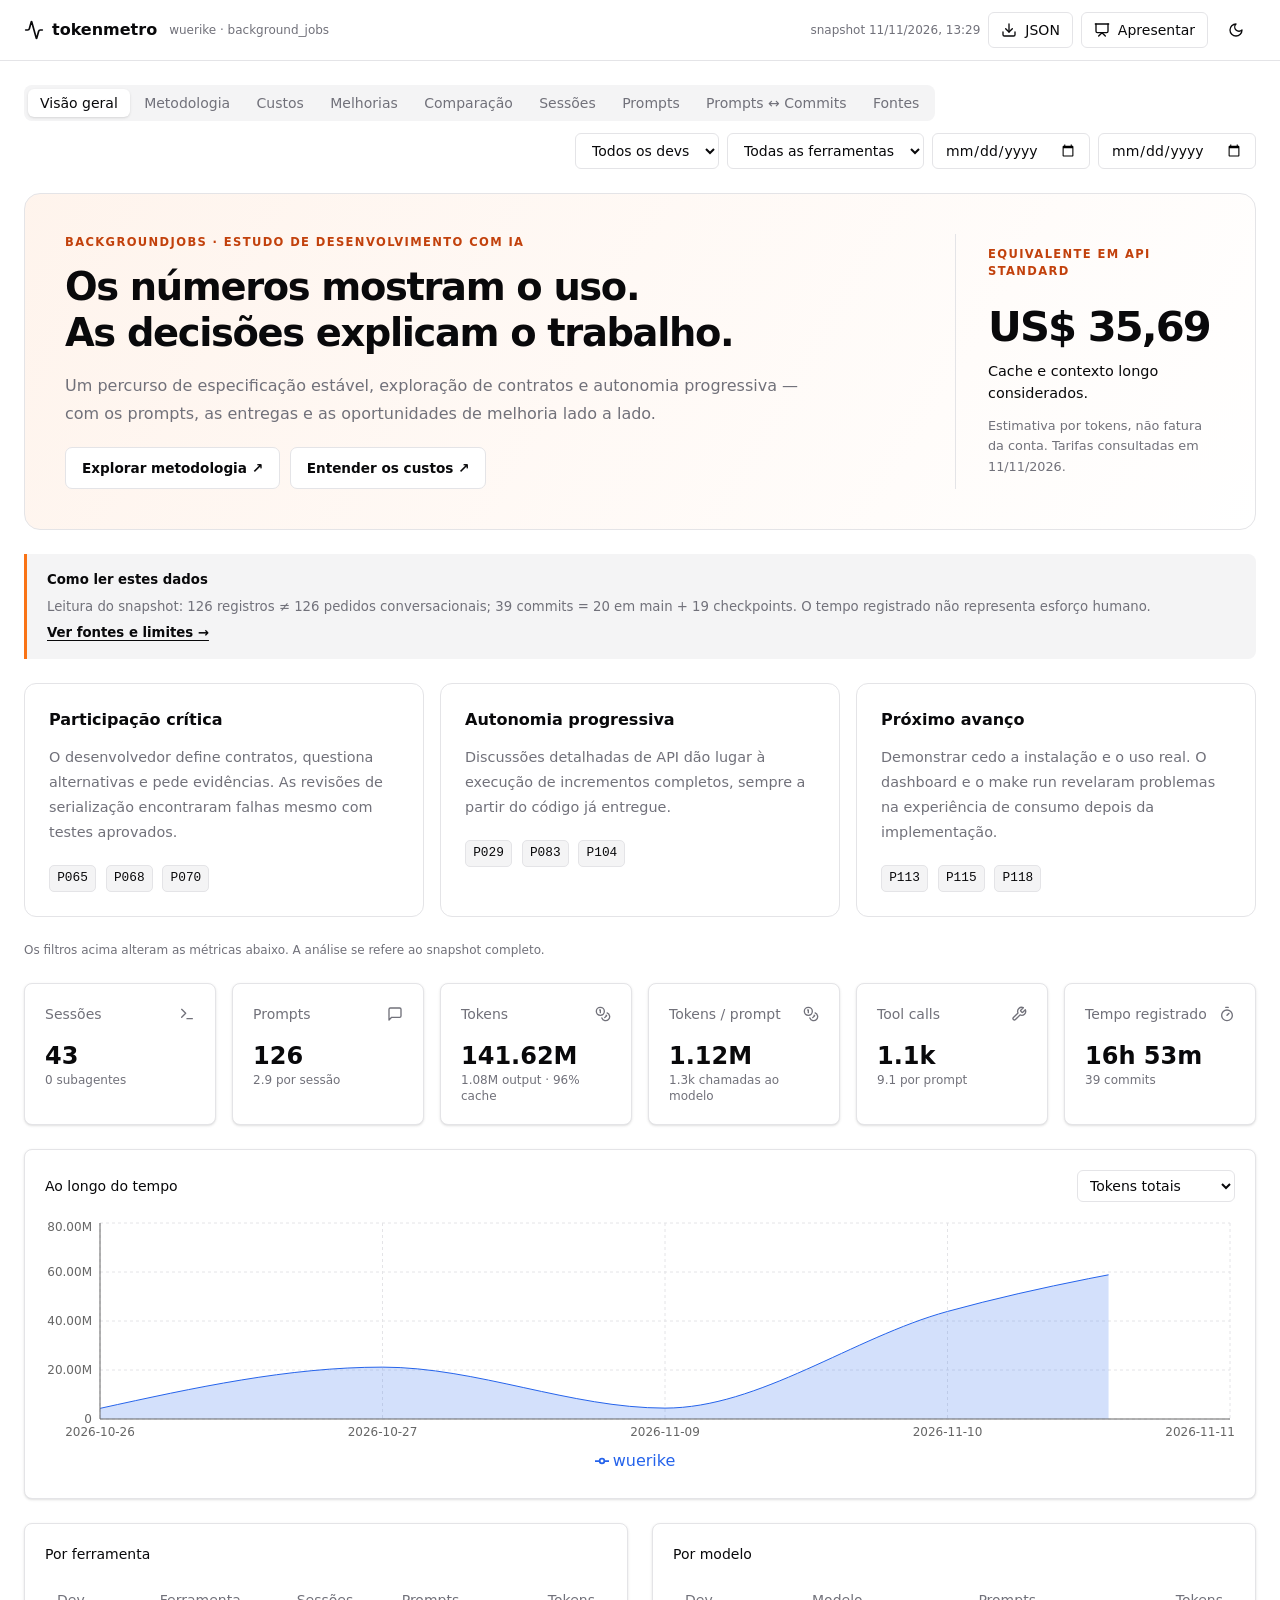
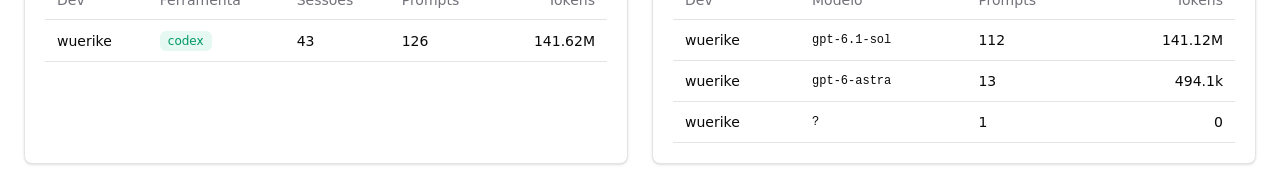
==== commit 1c3c9a62: "Publish prompt and commit traceability from 82a5ede" ====
--- a/index.html
+++ b/index.html
@@ -21,11 +21,19 @@
 @media(max-width:600px){.wf-deck .text-5xl{font-size:2rem;line-height:1.2}.wf-deck .text-4xl{font-size:1.8rem;line-height:1.25}.wf-deck .text-2xl{font-size:1.15rem;line-height:1.55}.wf-deck .text-xl{font-size:1rem;line-height:1.6}}
 
 </style>
+<style id="prompt-commits-style">
+.wf-trace{overflow-wrap:anywhere}.wf-trace-stats{display:grid;grid-template-columns:repeat(4,minmax(0,1fr));gap:1rem}.wf-trace-stats>div{padding:1rem 1.25rem;border:1px solid var(--color-border);border-radius:10px;background:var(--color-card)}.wf-trace-stats strong{display:block;font-size:1.8rem;font-weight:650;letter-spacing:-.04em}.wf-trace-stats span{font-size:.8rem;color:var(--color-muted-foreground)}
+.wf-trace-method{padding:1rem 1.25rem;border:1px solid var(--color-border);border-left:3px solid #f97316;border-radius:8px;background:var(--color-card);font-size:.85rem;line-height:1.7}.wf-trace summary{cursor:pointer;font-weight:600}.wf-trace-method p,.wf-trace-method ol{margin:.8rem 0}.wf-trace-method ol{list-style:decimal;padding-left:1.4rem}.wf-trace-toolbar{display:flex;gap:1rem;flex-wrap:wrap;align-items:end}.wf-trace-toolbar .wf-toggle{margin:0}.wf-trace-field{display:flex;flex-direction:column;gap:.35rem;font-size:.75rem;font-weight:600}.wf-trace-field input,.wf-trace-field select{border:1px solid var(--color-border);border-radius:6px;padding:.65rem .8rem;background:var(--color-background);color:var(--color-foreground);font-size:.85rem;font-weight:400;min-width:0;width:100%}.wf-trace-field select{min-height:42px}.wf-trace-search{flex:1;min-width:210px}.wf-trace-layout{display:grid;grid-template-columns:minmax(250px,330px) minmax(0,1fr);gap:1.25rem;align-items:start}.wf-trace-layout>section{min-width:0}.wf-trace-list{position:sticky;top:88px;max-height:calc(100vh - 110px);overflow:auto;border:1px solid var(--color-border);border-radius:10px;background:var(--color-card)}.wf-trace-list ul{list-style:none;padding:0;margin:0}.wf-trace-list li+li{border-top:1px solid var(--color-border)}.wf-trace-list button{display:flex;flex-direction:column;gap:.5rem;width:100%;text-align:left;padding:1rem;border-left:3px solid transparent;cursor:pointer}.wf-trace-list button:hover{background:var(--color-accent)}.wf-trace-list button[aria-pressed=true]{border-left-color:#f97316;background:color-mix(in srgb,#f97316 9%,var(--color-card))}.wf-trace-list-meta{font-size:.72rem;color:var(--color-muted-foreground);line-height:1.6}.wf-trace-list-title{font-size:.87rem;font-weight:550;line-height:1.5;display:-webkit-box;-webkit-line-clamp:3;-webkit-box-orient:vertical;overflow:hidden}.wf-trace-detail{border:1px solid var(--color-border);border-radius:10px;background:var(--color-card);padding:1.5rem;min-width:0}.wf-trace-detail h2{font-size:1.3rem;line-height:1.4;font-weight:650;margin:.8rem 0 1.2rem}.wf-trace-detail h3{font-weight:650;font-size:1rem;margin-bottom:.75rem}.wf-trace-detail>.wf-button{display:inline-block}.wf-trace-meta{display:flex;align-items:center;gap:.5rem;flex-wrap:wrap;font-size:.75rem;color:var(--color-muted-foreground)}.wf-trace-badge{display:inline-block;border:1px solid var(--color-border);border-radius:5px;padding:.15rem .45rem;font-size:.7rem;font-weight:550;background:var(--color-muted);white-space:nowrap}.wf-trace-section{margin-top:1.5rem;padding-top:1.25rem;border-top:1px solid var(--color-border)}.wf-trace-relation{padding:1rem 0;border-bottom:1px solid var(--color-border);font-size:.85rem;line-height:1.7}.wf-trace-relation:last-child{border-bottom:0}.wf-trace-relation p{margin:.6rem 0}.wf-trace-link{color:#c2410c;text-align:left;cursor:pointer;font-size:.85rem;font-weight:600;line-height:1.65;text-decoration:underline;text-underline-offset:3px}.dark .wf-trace-link{color:#fdba74}.wf-trace-relation>.wf-trace-link{margin-top:.6rem}.wf-trace-preview{font-size:.85rem;color:var(--color-muted-foreground);display:-webkit-box;-webkit-line-clamp:3;-webkit-box-orient:vertical;overflow:hidden;white-space:pre-wrap}.wf-trace-prompt{white-space:pre-wrap;overflow-wrap:anywhere;font:400 .86rem/1.7 var(--font-sans);background:var(--color-muted);border:1px solid var(--color-border);border-radius:7px;padding:1rem;margin:.8rem 0;max-height:26rem;overflow:auto}.wf-trace-evidence{font-size:.8rem;line-height:1.75;margin-top:.9rem;padding:.75rem;background:var(--color-muted);border-radius:7px}.wf-trace-evidence p{margin:.65rem 0}.wf-trace-evidence>code{display:block;overflow-wrap:anywhere;font-size:.75rem;margin:.5rem 0}.wf-trace-evidence ul{padding-left:1.2rem;list-style:disc;margin:.7rem 0}.wf-trace-evidence li{margin:.3rem 0}.wf-trace-evidence code{font-size:.75rem;overflow-wrap:anywhere}.wf-trace-logrefs{max-height:20rem;overflow:auto}.wf-trace-logrefs code{display:block}.wf-trace-files{list-style:none;margin-top:.8rem;max-height:18rem;overflow:auto}.wf-trace-files li{display:grid;grid-template-columns:auto minmax(0,1fr) auto;gap:.6rem;align-items:start;padding:.65rem 0;border-bottom:1px solid var(--color-border)}.wf-trace-files code{font-size:.76rem;line-height:1.6}.wf-trace-lines{font-size:.72rem;font-variant-numeric:tabular-nums;white-space:nowrap}.wf-trace-section>.wf-trace-field{margin-top:.8rem}.wf-trace-empty{padding:1.2rem;font-size:.9rem;line-height:1.75;background:var(--color-muted);border-radius:8px}.wf-trace-empty .wf-button{margin-top:.75rem}.wf-trace :is(button,a,input,select,summary):focus-visible{outline:2px solid #ea580c;outline-offset:3px}
+@media(max-width:900px){.wf-trace-layout{grid-template-columns:minmax(210px,270px) minmax(0,1fr)}.wf-trace-stats{grid-template-columns:repeat(2,minmax(0,1fr))}.wf-trace-detail{padding:1rem}.wf-trace-files li{grid-template-columns:auto minmax(0,1fr)}.wf-trace-lines{grid-column:2}}
+@media(max-width:650px){.wf-trace-layout{grid-template-columns:minmax(0,1fr)}.wf-trace-list{position:static;max-height:18rem}.wf-trace-toolbar{align-items:stretch}.wf-trace-toolbar>.wf-toggle{width:100%;justify-content:center}.wf-trace-field{flex:1;min-width:130px}.wf-trace-search{flex-basis:100%}.wf-trace-stats{gap:.6rem}.wf-trace-stats>div{padding:.8rem}.wf-trace-detail h2{font-size:1.1rem}}
+
+</style>
 </head>
 <body>
 <div id="root"></div>
+<script id="prompt-commits-data">window.__PROMPT_COMMITS__ = {"format":"prompt-commits/v1","source_export":"tokenmetro.json","source_export_sha256":"5038dc025575cb29698b4507a819cd5c557d4f493bbf8eee1d96b41d109d09c2","cutoff_commit":"cb4347f6daa4b07e05d488b3493914a7b9200c24","snapshot_at":"2026-11-11T13:29:39.806Z","repository":"https://github.com/Wuerike/background-jobs","remote_main_verified":"ceb163dfec3fc58ad6d8e9108ed683358c7ba2ac","reviewed_by":"Codex","method":["Horário delimita candidatos entre commits de main, sem excluir contexto anterior.","Sessão, turno, comandos de edição e resposta final são confrontados com os arquivos e o diff.","Revisão do conteúdo mantém contribuições, registra exclusões e distingue decisões de implementação."],"limitations":["Relação revisada é uma interpretação fundamentada, não prova de autoria exclusiva ou de cada linha.","Referências em comandos de escrita podem incluir leituras; só uma operação registrada não prova que a alteração permaneceu no commit.","Prompts de exploração podem registrar alternativas não adotadas; o papel e a justificativa indicam isso.","Checkpoints não contam como entregas extras; o HTML não publica nem recupera os logs locais.","O recorte preserva os 126 prompts e 39 commits do export original."],"commits":[{"developer":"wuerike","sha":"f3f2fadf4398c9538d7037747a088288c971846b","ts":"2026-10-26T16:26:08.000Z","message":"chore: first commit","additions":282,"deletions":0,"files_changed":8,"branch_kind":"main","files":[{"path":".gitignore","additions":6,"deletions":0,"status":"A"},{"path":"BackgroundJobs.slnx","additions":6,"deletions":0,"status":"A"},{"path":"Directory.Build.props","additions":5,"deletions":0,"status":"A"},{"path":"README.md","additions":48,"deletions":0,"status":"A"},{"path":"docs/spec-base.md","additions":190,"deletions":0,"status":"A"},{"path":"src/BackgroundJobs.Demo/BackgroundJobs.Demo.csproj","additions":13,"deletions":0,"status":"A"},{"path":"src/BackgroundJobs.Demo/Program.cs","additions":5,"deletions":0,"status":"A"},{"path":"src/BackgroundJobs/BackgroundJobs.csproj","additions":9,"deletions":0,"status":"A"}],"committed_at":"2026-10-26T13:26:08-03:00","temporal_window_start":null,"temporal_candidates":[1,2,3,4],"review_exclusions":[],"url":"https://github.com/Wuerike/background-jobs/commit/f3f2fadf4398c9538d7037747a088288c971846b"},{"developer":"wuerike","sha":"75691545c95007e30561939a280c9b5271ed6644","ts":"2026-10-26T16:57:57.000Z","message":"chore: add Redis configuration and setup instructions to README and compose.yaml","additions":65,"deletions":0,"files_changed":2,"branch_kind":"main","files":[{"path":"README.md","additions":38,"deletions":0,"status":"M"},{"path":"compose.yaml","additions":27,"deletions":0,"status":"A"}],"committed_at":"2026-10-26T13:57:57-03:00","temporal_window_start":"2026-10-26T16:26:08.000Z","temporal_candidates":[5,6],"review_exclusions":[],"url":"https://github.com/Wuerike/background-jobs/commit/75691545c95007e30561939a280c9b5271ed6644"},{"developer":"wuerike","sha":"ecd9affa6b1bc0891373ddaf9c71b822e8141c7c","ts":"2026-10-26T23:22:28.000Z","message":"chore: improve foundational documentation for BackgroundJobs","additions":711,"deletions":0,"files_changed":4,"branch_kind":"main","files":[{"path":".gitignore","additions":1,"deletions":0,"status":"M"},{"path":"AGENTS.md","additions":45,"deletions":0,"status":"A"},{"path":"docs/arquitetura.md","additions":569,"deletions":0,"status":"A"},{"path":"docs/plano-desenvolvimento.md","additions":96,"deletions":0,"status":"A"}],"committed_at":"2026-10-26T20:22:28-03:00","temporal_window_start":"2026-10-26T16:57:57.000Z","temporal_candidates":[7,8,9,10,11,12,13,14,15,16],"review_exclusions":[],"url":"https://github.com/Wuerike/background-jobs/commit/ecd9affa6b1bc0891373ddaf9c71b822e8141c7c"},{"developer":"wuerike","sha":"e8b9323b8207f0fbaf6333d0d9f0fb4c7848b4c1","ts":"2026-10-26T23:23:02.000Z","message":"Agent host session 8a82a8dc-c7a1-453e-948c-792ca302d91b - baseline checkpoint","additions":1058,"deletions":0,"files_changed":12,"branch_kind":"checkpoint","files":[{"path":".gitignore","additions":7,"deletions":0,"status":"A"},{"path":"AGENTS.md","additions":45,"deletions":0,"status":"A"},{"path":"BackgroundJobs.slnx","additions":6,"deletions":0,"status":"A"},{"path":"Directory.Build.props","additions":5,"deletions":0,"status":"A"},{"path":"README.md","additions":86,"deletions":0,"status":"A"},{"path":"compose.yaml","additions":27,"deletions":0,"status":"A"},{"path":"docs/arquitetura.md","additions":569,"deletions":0,"status":"A"},{"path":"docs/plano-desenvolvimento.md","additions":96,"deletions":0,"status":"A"},{"path":"docs/spec-base.md","additions":190,"deletions":0,"status":"A"},{"path":"src/BackgroundJobs.Demo/BackgroundJobs.Demo.csproj","additions":13,"deletions":0,"status":"A"},{"path":"src/BackgroundJobs.Demo/Program.cs","additions":5,"deletions":0,"status":"A"},{"path":"src/BackgroundJobs/BackgroundJobs.csproj","additions":9,"deletions":0,"status":"A"}],"committed_at":"2026-10-26T20:23:02-03:00","url":null,"temporal_candidates":[],"review_exclusions":[],"unlinked_reason":"Checkpoint da sessão 8a82a8dc-c7a1-453e-948c-792ca302d91b, ausente das 43 sessões exportadas. Não há vínculo de prompt verificável nem publicação remota confirmada."},{"developer":"wuerike","sha":"10e05df0edfcda17b9563ef32292dcbfdb7d415e","ts":"2026-10-26T23:23:27.000Z","message":"Agent host session 8a82a8dc-c7a1-453e-948c-792ca302d91b - turn 1","additions":0,"deletions":0,"files_changed":0,"branch_kind":"checkpoint","files":[],"committed_at":"2026-10-26T20:23:27-03:00","url":null,"temporal_candidates":[],"review_exclusions":[],"unlinked_reason":"Checkpoint da sessão 8a82a8dc-c7a1-453e-948c-792ca302d91b, ausente das 43 sessões exportadas. Não há vínculo de prompt verificável nem publicação remota confirmada."},{"developer":"wuerike","sha":"131e3acf565edd895886cc2e6c825b34fcdd02a3","ts":"2026-10-26T23:23:27.000Z","message":"Agent host session 8a82a8dc-c7a1-453e-948c-792ca302d91b - turn 1 start","additions":0,"deletions":0,"files_changed":0,"branch_kind":"checkpoint","files":[],"committed_at":"2026-10-26T20:23:27-03:00","url":null,"temporal_candidates":[],"review_exclusions":[],"unlinked_reason":"Checkpoint da sessão 8a82a8dc-c7a1-453e-948c-792ca302d91b, ausente das 43 sessões exportadas. Não há vínculo de prompt verificável nem publicação remota confirmada."},{"developer":"wuerike","sha":"543b16c2c7618cbb80b6f988dd2e155d9a9c07a3","ts":"2026-10-26T23:24:49.000Z","message":"Agent host session 8a82a8dc-c7a1-453e-948c-792ca302d91b - turn 2","additions":0,"deletions":0,"files_changed":0,"branch_kind":"checkpoint","files":[],"committed_at":"2026-10-26T20:24:49-03:00","url":null,"temporal_candidates":[],"review_exclusions":[],"unlinked_reason":"Checkpoint da sessão 8a82a8dc-c7a1-453e-948c-792ca302d91b, ausente das 43 sessões exportadas. Não há vínculo de prompt verificável nem publicação remota confirmada."},{"developer":"wuerike","sha":"d88fe3e9bbd753ace15e3f9b933d6748f9009075","ts":"2026-10-26T23:24:49.000Z","message":"Agent host session 8a82a8dc-c7a1-453e-948c-792ca302d91b - turn 2 start","additions":0,"deletions":0,"files_changed":0,"branch_kind":"checkpoint","files":[],"committed_at":"2026-10-26T20:24:49-03:00","url":null,"temporal_candidates":[],"review_exclusions":[],"unlinked_reason":"Checkpoint da sessão 8a82a8dc-c7a1-453e-948c-792ca302d91b, ausente das 43 sessões exportadas. Não há vínculo de prompt verificável nem publicação remota confirmada."},{"developer":"wuerike","sha":"a1eb124b05aedecb982aa745fb2ede0f3c7aff84","ts":"2026-10-26T23:29:14.000Z","message":"Agent host session 8a82a8dc-c7a1-453e-948c-792ca302d91b - turn 3 start","additions":0,"deletions":0,"files_changed":0,"branch_kind":"checkpoint","files":[],"committed_at":"2026-10-26T20:29:14-03:00","url":null,"temporal_candidates":[],"review_exclusions":[],"unlinked_reason":"Checkpoint da sessão 8a82a8dc-c7a1-453e-948c-792ca302d91b, ausente das 43 sessões exportadas. Não há vínculo de prompt verificável nem publicação remota confirmada."},{"developer":"wuerike","sha":"c5fce07fad5a601df9838e08c9edcc0d65cfa74c","ts":"2026-10-26T23:29:14.000Z","message":"Agent host session 8a82a8dc-c7a1-453e-948c-792ca302d91b - turn 3","additions":0,"deletions":0,"files_changed":0,"branch_kind":"checkpoint","files":[],"committed_at":"2026-10-26T20:29:14-03:00","url":null,"temporal_candidates":[],"review_exclusions":[],"unlinked_reason":"Checkpoint da sessão 8a82a8dc-c7a1-453e-948c-792ca302d91b, ausente das 43 sessões exportadas. Não há vínculo de prompt verificável nem publicação remota confirmada."},{"developer":"wuerike","sha":"015d676a20a135c5909912d35644db17105fb598","ts":"2026-10-26T23:31:02.000Z","message":"Agent host session 8a82a8dc-c7a1-453e-948c-792ca302d91b - turn 4 start","additions":0,"deletions":0,"files_changed":0,"branch_kind":"checkpoint","files":[],"committed_at":"2026-10-26T20:31:02-03:00","url":null,"temporal_candidates":[],"review_exclusions":[],"unlinked_reason":"Checkpoint da sessão 8a82a8dc-c7a1-453e-948c-792ca302d91b, ausente das 43 sessões exportadas. Não há vínculo de prompt verificável nem publicação remota confirmada."},{"developer":"wuerike","sha":"27eff62724e2d3732d64aff6d31527a741ba19f5","ts":"2026-10-26T23:31:02.000Z","message":"Agent host session 8a82a8dc-c7a1-453e-948c-792ca302d91b - turn 4","additions":0,"deletions":0,"files_changed":0,"branch_kind":"checkpoint","files":[],"committed_at":"2026-10-26T20:31:02-03:00","url":null,"temporal_candidates":[],"review_exclusions":[],"unlinked_reason":"Checkpoint da sessão 8a82a8dc-c7a1-453e-948c-792ca302d91b, ausente das 43 sessões exportadas. Não há vínculo de prompt verificável nem publicação remota confirmada."},{"developer":"wuerike","sha":"4e0be04b770699eb9044bfaf933cd6e652d494e0","ts":"2026-10-26T23:31:19.000Z","message":"Agent host session 8a82a8dc-c7a1-453e-948c-792ca302d91b - turn 5 start","additions":0,"deletions":0,"files_changed":0,"branch_kind":"checkpoint","files":[],"committed_at":"2026-10-26T20:31:19-03:00","url":null,"temporal_candidates":[],"review_exclusions":[],"unlinked_reason":"Checkpoint da sessão 8a82a8dc-c7a1-453e-948c-792ca302d91b, ausente das 43 sessões exportadas. Não há vínculo de prompt verificável nem publicação remota confirmada."},{"developer":"wuerike","sha":"b57908a78ff04f991074f85b4245c4cfe047ae95","ts":"2026-10-26T23:31:19.000Z","message":"Agent host session 8a82a8dc-c7a1-453e-948c-792ca302d91b - turn 5","additions":0,"deletions":0,"files_changed":0,"branch_kind":"checkpoint","files":[],"committed_at":"2026-10-26T20:31:19-03:00","url":null,"temporal_candidates":[],"review_exclusions":[],"unlinked_reason":"Checkpoint da sessão 8a82a8dc-c7a1-453e-948c-792ca302d91b, ausente das 43 sessões exportadas. Não há vínculo de prompt verificável nem publicação remota confirmada."},{"developer":"wuerike","sha":"6e01f85841c159383a08349d14db2cae265c9412","ts":"2026-10-26T23:32:05.000Z","message":"Agent host session 8a82a8dc-c7a1-453e-948c-792ca302d91b - turn 6 start","additions":0,"deletions":0,"files_changed":0,"branch_kind":"checkpoint","files":[],"committed_at":"2026-10-26T20:32:05-03:00","url":null,"temporal_candidates":[],"review_exclusions":[],"unlinked_reason":"Checkpoint da sessão 8a82a8dc-c7a1-453e-948c-792ca302d91b, ausente das 43 sessões exportadas. Não há vínculo de prompt verificável nem publicação remota confirmada."},{"developer":"wuerike","sha":"b305ea21979c9ce7b0a98630f8c9fd8780c4d465","ts":"2026-10-26T23:32:05.000Z","message":"Agent host session 8a82a8dc-c7a1-453e-948c-792ca302d91b - turn 6","additions":0,"deletions":0,"files_changed":0,"branch_kind":"checkpoint","files":[],"committed_at":"2026-10-26T20:32:05-03:00","url":null,"temporal_candidates":[],"review_exclusions":[],"unlinked_reason":"Checkpoint da sessão 8a82a8dc-c7a1-453e-948c-792ca302d91b, ausente das 43 sessões exportadas. Não há vínculo de prompt verificável nem publicação remota confirmada."},{"developer":"wuerike","sha":"51fe9396cdfe423169bb672f3eed841c3bbaf00d","ts":"2026-10-26T23:34:22.000Z","message":"Agent host session 8a82a8dc-c7a1-453e-948c-792ca302d91b - turn 7 start","additions":0,"deletions":0,"files_changed":0,"branch_kind":"checkpoint","files":[],"committed_at":"2026-10-26T20:34:22-03:00","url":null,"temporal_candidates":[],"review_exclusions":[],"unlinked_reason":"Checkpoint da sessão 8a82a8dc-c7a1-453e-948c-792ca302d91b, ausente das 43 sessões exportadas. Não há vínculo de prompt verificável nem publicação remota confirmada."},{"developer":"wuerike","sha":"1306367648e150162550c4c59ca37e90d0e12364","ts":"2026-10-26T23:34:23.000Z","message":"Agent host session 8a82a8dc-c7a1-453e-948c-792ca302d91b - turn 7","additions":18,"deletions":14,"files_changed":1,"branch_kind":"checkpoint","files":[{"path":"README.md","additions":18,"deletions":14,"status":"M"}],"committed_at":"2026-10-26T20:34:23-03:00","url":null,"temporal_candidates":[],"review_exclusions":[],"unlinked_reason":"Checkpoint da sessão 8a82a8dc-c7a1-453e-948c-792ca302d91b, ausente das 43 sessões exportadas. Não há vínculo de prompt verificável nem publicação remota confirmada."},{"developer":"wuerike","sha":"5bb3ede93598d59177c05a744da8469e549bc4dc","ts":"2026-10-26T23:42:05.000Z","message":"chore: update SDK installation instructions for WSL and remove local SDK references","additions":18,"deletions":15,"files_changed":2,"branch_kind":"main","files":[{"path":".gitignore","additions":0,"deletions":1,"status":"M"},{"path":"README.md","additions":18,"deletions":14,"status":"M"}],"committed_at":"2026-10-26T20:42:05-03:00","temporal_window_start":"2026-10-26T23:22:28.000Z","temporal_candidates":[],"review_exclusions":[],"url":"https://github.com/Wuerike/background-jobs/commit/5bb3ede93598d59177c05a744da8469e549bc4dc","unlinked_reason":"O snapshot não contém um pedido específico nem um turno de edição identificado para esta alteração. Horário ou coincidência de arquivo não bastam para atribuí-la a um prompt."},{"developer":"wuerike","sha":"20cc0ffcc151244ec53f62c2265b8e824b0a3957","ts":"2026-10-26T23:43:53.000Z","message":"Agent host session 8a82a8dc-c7a1-453e-948c-792ca302d91b - turn 8 start","additions":0,"deletions":1,"files_changed":1,"branch_kind":"checkpoint","files":[{"path":".gitignore","additions":0,"deletions":1,"status":"M"}],"committed_at":"2026-10-26T20:43:53-03:00","url":null,"temporal_candidates":[],"review_exclusions":[],"unlinked_reason":"Checkpoint da sessão 8a82a8dc-c7a1-453e-948c-792ca302d91b, ausente das 43 sessões exportadas. Não há vínculo de prompt verificável nem publicação remota confirmada."},{"developer":"wuerike","sha":"551716765cc18974941436b61bd6565e4cd831db","ts":"2026-10-26T23:43:53.000Z","message":"Agent host session 8a82a8dc-c7a1-453e-948c-792ca302d91b - turn 8","additions":0,"deletions":0,"files_changed":0,"branch_kind":"checkpoint","files":[],"committed_at":"2026-10-26T20:43:53-03:00","url":null,"temporal_candidates":[],"review_exclusions":[],"unlinked_reason":"Checkpoint da sessão 8a82a8dc-c7a1-453e-948c-792ca302d91b, ausente das 43 sessões exportadas. Não há vínculo de prompt verificável nem publicação remota confirmada."},{"developer":"wuerike","sha":"00845d449eaf2a721850c24210a7aa9caed7a4ee","ts":"2026-10-26T23:51:48.000Z","message":"Agent host session 8a82a8dc-c7a1-453e-948c-792ca302d91b - turn 9","additions":0,"deletions":0,"files_changed":0,"branch_kind":"checkpoint","files":[],"committed_at":"2026-10-26T20:51:48-03:00","url":null,"temporal_candidates":[],"review_exclusions":[],"unlinked_reason":"Checkpoint da sessão 8a82a8dc-c7a1-453e-948c-792ca302d91b, ausente das 43 sessões exportadas. Não há vínculo de prompt verificável nem publicação remota confirmada."},{"developer":"wuerike","sha":"4b3f97e055843ea57311ab34ec7eded044718b83","ts":"2026-10-26T23:51:48.000Z","message":"Agent host session 8a82a8dc-c7a1-453e-948c-792ca302d91b - turn 9 start","additions":3,"deletions":0,"files_changed":1,"branch_kind":"checkpoint","files":[{"path":".vscode/settings.json","additions":3,"deletions":0,"status":"A"}],"committed_at":"2026-10-26T20:51:48-03:00","url":null,"temporal_candidates":[],"review_exclusions":[],"unlinked_reason":"Checkpoint da sessão 8a82a8dc-c7a1-453e-948c-792ca302d91b, ausente das 43 sessões exportadas. Não há vínculo de prompt verificável nem publicação remota confirmada."},{"developer":"wuerike","sha":"124e70b1661c015c3144e20808fe66f163bda57e","ts":"2026-10-26T23:54:15.000Z","message":"chore: add .vscode/ to .gitignore to exclude VS Code settings from version control","additions":1,"deletions":0,"files_changed":1,"branch_kind":"main","files":[{"path":".gitignore","additions":1,"deletions":0,"status":"M"}],"committed_at":"2026-10-26T20:54:15-03:00","temporal_window_start":"2026-10-26T23:42:05.000Z","temporal_candidates":[],"review_exclusions":[],"url":"https://github.com/Wuerike/background-jobs/commit/124e70b1661c015c3144e20808fe66f163bda57e","unlinked_reason":"O snapshot não contém um pedido específico nem um turno de edição identificado para esta alteração. Horário ou coincidência de arquivo não bastam para atribuí-la a um prompt."},{"developer":"wuerike","sha":"5e1bca296e4f43687f0b25468363b0066e53b888","ts":"2026-10-27T21:19:03.000Z","message":"feat: Implement job handling and validation framework","additions":1544,"deletions":20,"files_changed":29,"branch_kind":"main","files":[{"path":"BackgroundJobs.slnx","additions":3,"deletions":0,"status":"M"},{"path":"README.md","additions":27,"deletions":5,"status":"M"},{"path":"docs/arquitetura.md","additions":36,"deletions":14,"status":"M"},{"path":"docs/plano-desenvolvimento.md","additions":3,"deletions":1,"status":"M"},{"path":"src/BackgroundJobs.Demo/Jobs/DemoJobValidation.cs","additions":17,"deletions":0,"status":"A"},{"path":"src/BackgroundJobs.Demo/Jobs/DemoJobs.cs","additions":6,"deletions":0,"status":"A"},{"path":"src/BackgroundJobs.Demo/Jobs/LogMessageArgs.cs","additions":3,"deletions":0,"status":"A"},{"path":"src/BackgroundJobs.Demo/Program.cs","additions":7,"deletions":0,"status":"M"},{"path":"src/BackgroundJobs/BackgroundJobs.csproj","additions":4,"deletions":0,"status":"M"},{"path":"src/BackgroundJobs/Internal/JobContract.cs","additions":80,"deletions":0,"status":"A"},{"path":"src/BackgroundJobs/Internal/JobJsonNodeConverter.cs","additions":50,"deletions":0,"status":"A"},{"path":"src/BackgroundJobs/Internal/JobPreparation.cs","additions":46,"deletions":0,"status":"A"},{"path":"src/BackgroundJobs/Internal/JobStringConverter.cs","additions":40,"deletions":0,"status":"A"},{"path":"src/BackgroundJobs/Public/IJobClient.cs","additions":10,"deletions":0,"status":"A"},{"path":"src/BackgroundJobs/Public/IJobManager.cs","additions":7,"deletions":0,"status":"A"},{"path":"src/BackgroundJobs/Public/JobContext.cs","additions":3,"deletions":0,"status":"A"},{"path":"src/BackgroundJobs/Public/JobContracts.cs","additions":34,"deletions":0,"status":"A"},{"path":"src/BackgroundJobs/Public/JobDefinition.cs","additions":13,"deletions":0,"status":"A"},{"path":"src/BackgroundJobs/Public/JobDetails.cs","additions":89,"deletions":0,"status":"A"},{"path":"src/BackgroundJobs/Public/JobHandlers.cs","additions":34,"deletions":0,"status":"A"},{"path":"src/BackgroundJobs/Public/JobOptions.cs","additions":8,"deletions":0,"status":"A"},{"path":"src/BackgroundJobs/Public/JobRegistry.cs","additions":27,"deletions":0,"status":"A"},{"path":"src/BackgroundJobs/Public/JobValidationException.cs","additions":4,"deletions":0,"status":"A"},{"path":"tests/BackgroundJobs.UnitTests/ArgumentTests.cs","additions":229,"deletions":0,"status":"A"},{"path":"tests/BackgroundJobs.UnitTests/BackgroundJobs.UnitTests.csproj","additions":25,"deletions":0,"status":"A"},{"path":"tests/BackgroundJobs.UnitTests/DetailsTests.cs","additions":71,"deletions":0,"status":"A"},{"path":"tests/BackgroundJobs.UnitTests/PreparationTests.cs","additions":148,"deletions":0,"status":"A"},{"path":"tests/BackgroundJobs.UnitTests/RegistryTests.cs","additions":132,"deletions":0,"status":"A"},{"path":"tests/BackgroundJobs.UnitTests/UnicodeTests.cs","additions":388,"deletions":0,"status":"A"}],"committed_at":"2026-10-27T18:19:03-03:00","temporal_window_start":"2026-10-26T23:54:15.000Z","temporal_candidates":[17,18,19,20,21,22,23,24,25,26,27,28,29,30,31,32,33,34,35,36,37,38,39,40,41,42,43,44,45,46,47,48,49,50,51,52,53,54,55,56,57,58,59,60,61,62,63,64,65,66,67,68,69,70,71,72,73],"review_exclusions":[],"url":"https://github.com/Wuerike/background-jobs/commit/5e1bca296e4f43687f0b25468363b0066e53b888"},{"developer":"wuerike","sha":"602b278ed7c18109c775caae0be733d27072b7a9","ts":"2026-11-10T02:42:02.000Z","message":"Implement Redis-based job management system with integration tests","additions":1100,"deletions":14,"files_changed":16,"branch_kind":"main","files":[{"path":"BackgroundJobs.slnx","additions":1,"deletions":0,"status":"M"},{"path":"README.md","additions":50,"deletions":7,"status":"M"},{"path":"docs/arquitetura.md","additions":47,"deletions":6,"status":"M"},{"path":"docs/plano-desenvolvimento.md","additions":1,"deletions":1,"status":"M"},{"path":"docs/validacao-e1.2.md","additions":52,"deletions":0,"status":"A"},{"path":"src/BackgroundJobs/BackgroundJobs.csproj","additions":3,"deletions":0,"status":"M"},{"path":"src/BackgroundJobs/Internal/IJobStore.cs","additions":9,"deletions":0,"status":"A"},{"path":"src/BackgroundJobs/Public/RedisJobClient.cs","additions":31,"deletions":0,"status":"A"},{"path":"src/BackgroundJobs/Public/RedisJobManager.cs","additions":22,"deletions":0,"status":"A"},{"path":"src/BackgroundJobs/Storage/Redis/JobCodec.cs","additions":112,"deletions":0,"status":"A"},{"path":"src/BackgroundJobs/Storage/Redis/RedisJobStore.cs","additions":63,"deletions":0,"status":"A"},{"path":"src/BackgroundJobs/Storage/Redis/create.lua","additions":85,"deletions":0,"status":"A"},{"path":"src/BackgroundJobs/Storage/Redis/get.lua","additions":35,"deletions":0,"status":"A"},{"path":"tests/BackgroundJobs.IntegrationTests/BackgroundJobs.IntegrationTests.csproj","additions":15,"deletions":0,"status":"A"},{"path":"tests/BackgroundJobs.IntegrationTests/RedisTests.cs","additions":454,"deletions":0,"status":"A"},{"path":"tests/BackgroundJobs.UnitTests/ClientTests.cs","additions":120,"deletions":0,"status":"A"}],"committed_at":"2026-11-09T23:42:02-03:00","temporal_window_start":"2026-10-27T21:19:03.000Z","temporal_candidates":[74,75,76,77,78],"review_exclusions":[],"url":"https://github.com/Wuerike/background-jobs/commit/602b278ed7c18109c775caae0be733d27072b7a9"},{"developer":"wuerike","sha":"5202ca2298e5f3fa50305f0085e209f8d28e7c88","ts":"2026-11-10T03:24:17.000Z","message":"feat: implement HTTP endpoints for job creation and retrieval","additions":636,"deletions":16,"files_changed":11,"branch_kind":"main","files":[{"path":"BackgroundJobs.slnx","additions":1,"deletions":0,"status":"M"},{"path":"README.md","additions":53,"deletions":7,"status":"M"},{"path":"docs/arquitetura.md","additions":14,"deletions":3,"status":"M"},{"path":"docs/plano-desenvolvimento.md","additions":2,"deletions":2,"status":"M"},{"path":"docs/validacao-e1.2.md","additions":3,"deletions":3,"status":"M"},{"path":"docs/validacao-e1.md","additions":51,"deletions":0,"status":"A"},{"path":"src/BackgroundJobs.Demo/Endpoints/CreateJobRequest.cs","additions":87,"deletions":0,"status":"A"},{"path":"src/BackgroundJobs.Demo/Endpoints/JobEndpoints.cs","additions":29,"deletions":0,"status":"A"},{"path":"src/BackgroundJobs.Demo/Program.cs","additions":33,"deletions":1,"status":"M"},{"path":"tests/BackgroundJobs.HttpTests/BackgroundJobs.HttpTests.csproj","additions":16,"deletions":0,"status":"A"},{"path":"tests/BackgroundJobs.HttpTests/JobHttpTests.cs","additions":347,"deletions":0,"status":"A"}],"committed_at":"2026-11-10T00:24:17-03:00","temporal_window_start":"2026-11-10T02:42:02.000Z","temporal_candidates":[79,80],"review_exclusions":[],"url":"https://github.com/Wuerike/background-jobs/commit/5202ca2298e5f3fa50305f0085e209f8d28e7c88"},{"developer":"wuerike","sha":"8a603b0e296d627c2737e1ffb91df4d8f183934b","ts":"2026-11-10T03:31:09.000Z","message":"docs: update README and development plan with validation details and remove obsolete validation documents","additions":8,"deletions":105,"files_changed":4,"branch_kind":"main","files":[{"path":"README.md","additions":5,"deletions":1,"status":"M"},{"path":"docs/plano-desenvolvimento.md","additions":3,"deletions":1,"status":"M"},{"path":"docs/validacao-e1.2.md","additions":0,"deletions":52,"status":"D"},{"path":"docs/validacao-e1.md","additions":0,"deletions":51,"status":"D"}],"committed_at":"2026-11-10T00:31:09-03:00","temporal_window_start":"2026-11-10T03:24:17.000Z","temporal_candidates":[81,82],"review_exclusions":[],"url":"https://github.com/Wuerike/background-jobs/commit/8a603b0e296d627c2737e1ffb91df4d8f183934b"},{"developer":"wuerike","sha":"79e4d468afe6f48c7dd3825757eb868d69280699","ts":"2026-11-10T18:03:00.000Z","message":"Refactor job test prefixes for clarity, add integration tests for job processing, and implement unit tests for job execution handling","additions":1552,"deletions":122,"files_changed":27,"branch_kind":"main","files":[{"path":"AGENTS.md","additions":18,"deletions":0,"status":"M"},{"path":"README.md","additions":65,"deletions":37,"status":"M"},{"path":"docs/arquitetura.md","additions":62,"deletions":67,"status":"M"},{"path":"docs/plano-desenvolvimento.md","additions":10,"deletions":4,"status":"M"},{"path":"src/BackgroundJobs.Demo/Endpoints/CreateJobRequest.cs","additions":10,"deletions":7,"status":"M"},{"path":"src/BackgroundJobs.Demo/Endpoints/JobEndpoints.cs","additions":12,"deletions":1,"status":"M"},{"path":"src/BackgroundJobs.Demo/Events/DemoEvents.cs","additions":17,"deletions":0,"status":"A"},{"path":"src/BackgroundJobs.Demo/Jobs/DemoJobHandlers.cs","additions":43,"deletions":0,"status":"A"},{"path":"src/BackgroundJobs.Demo/Jobs/DemoJobValidation.cs","additions":12,"deletions":0,"status":"M"},{"path":"src/BackgroundJobs.Demo/Jobs/DemoJobs.cs","additions":2,"deletions":0,"status":"M"},{"path":"src/BackgroundJobs.Demo/Jobs/FailNTimesArgs.cs","additions":3,"deletions":0,"status":"A"},{"path":"src/BackgroundJobs.Demo/Jobs/SucceedAfterArgs.cs","additions":3,"deletions":0,"status":"A"},{"path":"src/BackgroundJobs.Demo/Program.cs","additions":10,"deletions":1,"status":"M"},{"path":"src/BackgroundJobs/BackgroundJobs.csproj","additions":1,"deletions":0,"status":"M"},{"path":"src/BackgroundJobs/Hosting/JobServerHostedService.cs","additions":10,"deletions":0,"status":"A"},{"path":"src/BackgroundJobs/Internal/IProcessingStore.cs","additions":15,"deletions":0,"status":"A"},{"path":"src/BackgroundJobs/Processing/JobServer.cs","additions":133,"deletions":0,"status":"A"},{"path":"src/BackgroundJobs/Public/JobHandlers.cs","additions":11,"deletions":1,"status":"M"},{"path":"src/BackgroundJobs/Storage/Redis/RedisJobStore.cs","additions":106,"deletions":1,"status":"M"},{"path":"src/BackgroundJobs/Storage/Redis/claim.lua","additions":37,"deletions":0,"status":"A"},{"path":"src/BackgroundJobs/Storage/Redis/complete.lua","additions":34,"deletions":0,"status":"A"},{"path":"src/BackgroundJobs/Storage/Redis/processing-common.lua","additions":31,"deletions":0,"status":"A"},{"path":"tests/BackgroundJobs.HttpTests/ExecutionHttpTests.cs","additions":191,"deletions":0,"status":"A"},{"path":"tests/BackgroundJobs.HttpTests/JobHttpTests.cs","additions":7,"deletions":2,"status":"M"},{"path":"tests/BackgroundJobs.IntegrationTests/ProcessingTests.cs","additions":376,"deletions":0,"status":"A"},{"path":"tests/BackgroundJobs.IntegrationTests/RedisTests.cs","additions":1,"deletions":1,"status":"M"},{"path":"tests/BackgroundJobs.UnitTests/ExecutionTests.cs","additions":332,"deletions":0,"status":"A"}],"committed_at":"2026-11-10T15:03:00-03:00","temporal_window_start":"2026-11-10T03:31:09.000Z","temporal_candidates":[83,84,85,86,87,88,89,90],"review_exclusions":[{"prompt_number":87,"reason":"Mensagem incompleta, esclarecida pelo prompt seguinte; não recebe atribuição independente."},{"prompt_number":90,"reason":"Planejamento de concorrência: a discussão e as edições correspondem ao commit c2a117f."}],"url":"https://github.com/Wuerike/background-jobs/commit/79e4d468afe6f48c7dd3825757eb868d69280699"},{"developer":"wuerike","sha":"c2a117fd13d5fa1aa9ee0cb4ec8306acb6f12b03","ts":"2026-11-10T19:48:48.000Z","message":"Enhance job server concurrency and testing capabilities","additions":1013,"deletions":60,"files_changed":12,"branch_kind":"main","files":[{"path":"README.md","additions":50,"deletions":10,"status":"M"},{"path":"docs/arquitetura.md","additions":17,"deletions":15,"status":"M"},{"path":"docs/plano-desenvolvimento.md","additions":14,"deletions":4,"status":"M"},{"path":"src/BackgroundJobs.Demo/Program.cs","additions":11,"deletions":2,"status":"M"},{"path":"src/BackgroundJobs/Hosting/JobServerHostedService.cs","additions":1,"deletions":1,"status":"M"},{"path":"src/BackgroundJobs/Processing/JobServer.cs","additions":62,"deletions":16,"status":"M"},{"path":"tests/BackgroundJobs.HttpTests/ConcurrencyHttpTests.cs","additions":234,"deletions":0,"status":"A"},{"path":"tests/BackgroundJobs.HttpTests/ExecutionHttpTests.cs","additions":2,"deletions":2,"status":"M"},{"path":"tests/BackgroundJobs.IntegrationTests/ConcurrencyProcessingTests.cs","additions":204,"deletions":0,"status":"A"},{"path":"tests/BackgroundJobs.IntegrationTests/ProcessingTests.cs","additions":4,"deletions":4,"status":"M"},{"path":"tests/BackgroundJobs.UnitTests/ConcurrencyTests.cs","additions":408,"deletions":0,"status":"A"},{"path":"tests/BackgroundJobs.UnitTests/ExecutionTests.cs","additions":6,"deletions":6,"status":"M"}],"committed_at":"2026-11-10T16:48:48-03:00","temporal_window_start":"2026-11-10T18:03:00.000Z","temporal_candidates":[91],"review_exclusions":[],"url":"https://github.com/Wuerike/background-jobs/commit/c2a117fd13d5fa1aa9ee0cb4ec8306acb6f12b03"},{"developer":"wuerike","sha":"526062230482f5c3f48fe6481f405194138a3d2d","ts":"2026-11-10T20:52:53.000Z","message":"Refactor integration and unit tests for job processing and scheduling","additions":1015,"deletions":79,"files_changed":16,"branch_kind":"main","files":[{"path":"README.md","additions":39,"deletions":14,"status":"M"},{"path":"docs/arquitetura.md","additions":25,"deletions":22,"status":"M"},{"path":"docs/plano-desenvolvimento.md","additions":15,"deletions":5,"status":"M"},{"path":"src/BackgroundJobs/Internal/IProcessingStore.cs","additions":5,"deletions":1,"status":"M"},{"path":"src/BackgroundJobs/Processing/JobServer.cs","additions":43,"deletions":1,"status":"M"},{"path":"src/BackgroundJobs/Storage/Redis/RedisJobStore.cs","additions":48,"deletions":4,"status":"M"},{"path":"src/BackgroundJobs/Storage/Redis/claim.lua","additions":11,"deletions":10,"status":"M"},{"path":"src/BackgroundJobs/Storage/Redis/promote.lua","additions":64,"deletions":0,"status":"A"},{"path":"tests/BackgroundJobs.HttpTests/ConcurrencyHttpTests.cs","additions":1,"deletions":1,"status":"M"},{"path":"tests/BackgroundJobs.HttpTests/ExecutionHttpTests.cs","additions":10,"deletions":6,"status":"M"},{"path":"tests/BackgroundJobs.HttpTests/SchedulingHttpTests.cs","additions":94,"deletions":0,"status":"A"},{"path":"tests/BackgroundJobs.IntegrationTests/ConcurrencyProcessingTests.cs","additions":9,"deletions":7,"status":"M"},{"path":"tests/BackgroundJobs.IntegrationTests/SchedulingTests.cs","additions":476,"deletions":0,"status":"A"},{"path":"tests/BackgroundJobs.UnitTests/ConcurrencyTests.cs","additions":15,"deletions":3,"status":"M"},{"path":"tests/BackgroundJobs.UnitTests/ExecutionTests.cs","additions":6,"deletions":5,"status":"M"},{"path":"tests/BackgroundJobs.UnitTests/SchedulerTests.cs","additions":154,"deletions":0,"status":"A"}],"committed_at":"2026-11-10T17:52:53-03:00","temporal_window_start":"2026-11-10T19:48:48.000Z","temporal_candidates":[92,93,94,95,96,97],"review_exclusions":[{"prompt_number":92,"reason":"Comando de limpeza de contexto, sem contribuição de código identificada."},{"prompt_number":94,"reason":"Registro de meta interrompida/ajustada; a implementação é atribuída ao P097."},{"prompt_number":95,"reason":"Registro de meta interrompida/ajustada; a implementação é atribuída ao P097."},{"prompt_number":96,"reason":"Registro de meta interrompida/ajustada; a implementação é atribuída ao P097."}],"url":"https://github.com/Wuerike/background-jobs/commit/526062230482f5c3f48fe6481f405194138a3d2d"},{"developer":"wuerike","sha":"9c8c0d9a86e33ab82d36ac56e52cb94bcf0ab2ac","ts":"2026-11-10T21:43:24.000Z","message":"Add integration and unit tests for job management and processing","additions":1358,"deletions":102,"files_changed":27,"branch_kind":"main","files":[{"path":"README.md","additions":43,"deletions":7,"status":"M"},{"path":"docs/arquitetura.md","additions":36,"deletions":15,"status":"M"},{"path":"docs/plano-desenvolvimento.md","additions":17,"deletions":5,"status":"M"},{"path":"src/BackgroundJobs.Demo/Endpoints/JobEndpoints.cs","additions":16,"deletions":0,"status":"M"},{"path":"src/BackgroundJobs/Internal/IJobStore.cs","additions":3,"deletions":0,"status":"M"},{"path":"src/BackgroundJobs/Internal/IProcessingStore.cs","additions":6,"deletions":1,"status":"M"},{"path":"src/BackgroundJobs/Processing/JobServer.cs","additions":2,"deletions":2,"status":"M"},{"path":"src/BackgroundJobs/Public/IJobManager.cs","additions":4,"deletions":0,"status":"M"},{"path":"src/BackgroundJobs/Public/JobSummary.cs","additions":7,"deletions":0,"status":"A"},{"path":"src/BackgroundJobs/Public/RedisJobManager.cs","additions":23,"deletions":4,"status":"M"},{"path":"src/BackgroundJobs/Storage/Redis/JobCodec.cs","additions":16,"deletions":0,"status":"M"},{"path":"src/BackgroundJobs/Storage/Redis/RedisJobStore.cs","additions":132,"deletions":23,"status":"M"},{"path":"src/BackgroundJobs/Storage/Redis/manage.lua","additions":46,"deletions":0,"status":"A"},{"path":"src/BackgroundJobs/Storage/Redis/processing-common.lua","additions":116,"deletions":1,"status":"M"},{"path":"src/BackgroundJobs/Storage/Redis/promote.lua","additions":9,"deletions":36,"status":"M"},{"path":"src/BackgroundJobs/Storage/Redis/read-scheduled.lua","additions":7,"deletions":0,"status":"A"},{"path":"tests/BackgroundJobs.HttpTests/ExecutionHttpTests.cs","additions":1,"deletions":1,"status":"M"},{"path":"tests/BackgroundJobs.HttpTests/JobHttpTests.cs","additions":13,"deletions":1,"status":"M"},{"path":"tests/BackgroundJobs.HttpTests/ManagementHttpTests.cs","additions":145,"deletions":0,"status":"A"},{"path":"tests/BackgroundJobs.IntegrationTests/ManagementConcurrencyTests.cs","additions":411,"deletions":0,"status":"A"},{"path":"tests/BackgroundJobs.IntegrationTests/ManagementTests.cs","additions":234,"deletions":0,"status":"A"},{"path":"tests/BackgroundJobs.IntegrationTests/SchedulingTests.cs","additions":1,"deletions":1,"status":"M"},{"path":"tests/BackgroundJobs.UnitTests/ClientTests.cs","additions":3,"deletions":0,"status":"M"},{"path":"tests/BackgroundJobs.UnitTests/ConcurrencyTests.cs","additions":2,"deletions":2,"status":"M"},{"path":"tests/BackgroundJobs.UnitTests/DetailsTests.cs","additions":2,"deletions":2,"status":"M"},{"path":"tests/BackgroundJobs.UnitTests/ExecutionTests.cs","additions":1,"deletions":1,"status":"M"},{"path":"tests/BackgroundJobs.UnitTests/ManagerTests.cs","additions":62,"deletions":0,"status":"A"}],"committed_at":"2026-11-10T18:43:24-03:00","temporal_window_start":"2026-11-10T20:52:53.000Z","temporal_candidates":[98,99,100],"review_exclusions":[{"prompt_number":100,"reason":"Planejamento de recuperação: a discussão e as edições correspondem ao commit c6a85c6."}],"url":"https://github.com/Wuerike/background-jobs/commit/9c8c0d9a86e33ab82d36ac56e52cb94bcf0ab2ac"},{"developer":"wuerike","sha":"c6a85c6849e13d40ba3221b228697291e5599abf","ts":"2026-11-11T00:31:25.000Z","message":"Refactor recovery handling in BackgroundJobs","additions":1248,"deletions":62,"files_changed":18,"branch_kind":"main","files":[{"path":".gitignore","additions":1,"deletions":0,"status":"M"},{"path":"README.md","additions":103,"deletions":10,"status":"M"},{"path":"compose.yaml","additions":3,"deletions":4,"status":"M"},{"path":"docs/arquitetura.md","additions":25,"deletions":18,"status":"M"},{"path":"docs/plano-desenvolvimento.md","additions":17,"deletions":5,"status":"M"},{"path":"src/BackgroundJobs/Internal/IProcessingStore.cs","additions":4,"deletions":0,"status":"M"},{"path":"src/BackgroundJobs/Processing/JobServer.cs","additions":27,"deletions":3,"status":"M"},{"path":"src/BackgroundJobs/Storage/Redis/RedisJobStore.cs","additions":87,"deletions":4,"status":"M"},{"path":"src/BackgroundJobs/Storage/Redis/processing-common.lua","additions":14,"deletions":2,"status":"M"},{"path":"src/BackgroundJobs/Storage/Redis/recover.lua","additions":49,"deletions":0,"status":"A"},{"path":"tests/BackgroundJobs.HttpTests/ProcessHost.cs","additions":158,"deletions":0,"status":"A"},{"path":"tests/BackgroundJobs.HttpTests/ProcessLifecycleTests.cs","additions":195,"deletions":0,"status":"A"},{"path":"tests/BackgroundJobs.IntegrationTests/ProcessingTests.cs","additions":14,"deletions":6,"status":"M"},{"path":"tests/BackgroundJobs.IntegrationTests/RecoveryTests.cs","additions":405,"deletions":0,"status":"A"},{"path":"tests/BackgroundJobs.UnitTests/ConcurrencyTests.cs","additions":21,"deletions":6,"status":"M"},{"path":"tests/BackgroundJobs.UnitTests/ExecutionTests.cs","additions":6,"deletions":2,"status":"M"},{"path":"tests/BackgroundJobs.UnitTests/RecoveryTests.cs","additions":117,"deletions":0,"status":"A"},{"path":"tests/BackgroundJobs.UnitTests/SchedulerTests.cs","additions":2,"deletions":2,"status":"M"}],"committed_at":"2026-11-10T21:31:25-03:00","temporal_window_start":"2026-11-10T21:43:24.000Z","temporal_candidates":[101,102],"review_exclusions":[],"url":"https://github.com/Wuerike/background-jobs/commit/c6a85c6849e13d40ba3221b228697291e5599abf"},{"developer":"wuerike","sha":"fb8afa82c9bf6ffc9094961422bd605ebdb210da","ts":"2026-11-11T02:05:50.000Z","message":"Refactor and enhance integration tests for job processing and error handling","additions":1283,"deletions":81,"files_changed":21,"branch_kind":"main","files":[{"path":"README.md","additions":19,"deletions":7,"status":"M"},{"path":"docs/arquitetura.md","additions":20,"deletions":13,"status":"M"},{"path":"docs/plano-desenvolvimento.md","additions":21,"deletions":9,"status":"M"},{"path":"src/BackgroundJobs.Demo/Program.cs","additions":8,"deletions":1,"status":"M"},{"path":"src/BackgroundJobs/Hosting/JobServerHostedService.cs","additions":6,"deletions":1,"status":"M"},{"path":"src/BackgroundJobs/Internal/IProcessingStore.cs","additions":5,"deletions":0,"status":"M"},{"path":"src/BackgroundJobs/Internal/RedisTransport.cs","additions":30,"deletions":0,"status":"A"},{"path":"src/BackgroundJobs/Processing/JobServer.cs","additions":163,"deletions":19,"status":"M"},{"path":"src/BackgroundJobs/Storage/Redis/RedisJobStore.cs","additions":157,"deletions":21,"status":"M"},{"path":"src/BackgroundJobs/Storage/Redis/receipt.lua","additions":40,"deletions":0,"status":"A"},{"path":"tests/BackgroundJobs.HttpTests/AvailabilityProcessTests.cs","additions":73,"deletions":0,"status":"A"},{"path":"tests/BackgroundJobs.HttpTests/ConcurrencyHttpTests.cs","additions":1,"deletions":1,"status":"M"},{"path":"tests/BackgroundJobs.HttpTests/ProcessLifecycleTests.cs","additions":1,"deletions":1,"status":"M"},{"path":"tests/BackgroundJobs.IntegrationTests/AvailabilityTests.cs","additions":165,"deletions":0,"status":"A"},{"path":"tests/BackgroundJobs.IntegrationTests/ContractEvolutionTests.cs","additions":193,"deletions":0,"status":"A"},{"path":"tests/BackgroundJobs.IntegrationTests/ManagementConcurrencyTests.cs","additions":3,"deletions":3,"status":"M"},{"path":"tests/BackgroundJobs.IntegrationTests/ProcessingTests.cs","additions":1,"deletions":1,"status":"M"},{"path":"tests/BackgroundJobs.IntegrationTests/ReconciliationTests.cs","additions":326,"deletions":0,"status":"A"},{"path":"tests/BackgroundJobs.IntegrationTests/RedisTests.cs","additions":3,"deletions":3,"status":"M"},{"path":"tests/BackgroundJobs.IntegrationTests/SchedulingTests.cs","additions":1,"deletions":1,"status":"M"},{"path":"tests/BackgroundJobs.UnitTests/RedisTransportTests.cs","additions":47,"deletions":0,"status":"A"}],"committed_at":"2026-11-10T23:05:50-03:00","temporal_window_start":"2026-11-11T00:31:25.000Z","temporal_candidates":[103,104,105],"review_exclusions":[],"url":"https://github.com/Wuerike/background-jobs/commit/fb8afa82c9bf6ffc9094961422bd605ebdb210da"},{"developer":"wuerike","sha":"806e74c78d082ba309c032747ddb44950b4ebae7","ts":"2026-11-11T03:30:49.000Z","message":"Implement inclusive bounds for numeric demo parameters in JobHttpTests","additions":158,"deletions":50,"files_changed":4,"branch_kind":"main","files":[{"path":"README.md","additions":111,"deletions":29,"status":"M"},{"path":"docs/arquitetura.md","additions":4,"deletions":6,"status":"M"},{"path":"docs/plano-desenvolvimento.md","additions":15,"deletions":15,"status":"M"},{"path":"tests/BackgroundJobs.HttpTests/JobHttpTests.cs","additions":28,"deletions":0,"status":"M"}],"committed_at":"2026-11-11T00:30:49-03:00","temporal_window_start":"2026-11-11T02:05:50.000Z","temporal_candidates":[106,107,108,109],"review_exclusions":[],"url":"https://github.com/Wuerike/background-jobs/commit/806e74c78d082ba309c032747ddb44950b4ebae7"},{"developer":"wuerike","sha":"b47ea63fe06ca9fb4e805370f65cb24ee1b6c3ae","ts":"2026-11-11T12:32:34.000Z","message":"feat: add background jobs dashboard and monitoring features","additions":2784,"deletions":30,"files_changed":32,"branch_kind":"main","files":[{"path":"BackgroundJobs.slnx","additions":1,"deletions":0,"status":"M"},{"path":"Directory.Build.props","additions":5,"deletions":1,"status":"M"},{"path":"Makefile","additions":12,"deletions":0,"status":"A"},{"path":"README.md","additions":99,"deletions":17,"status":"M"},{"path":"build.proj","additions":23,"deletions":0,"status":"A"},{"path":"docs/arquitetura.md","additions":28,"deletions":2,"status":"M"},{"path":"docs/plano-desenvolvimento.md","additions":16,"deletions":3,"status":"M"},{"path":"src/BackgroundJobs.Dashboard/BackgroundJobs.Dashboard.csproj","additions":13,"deletions":0,"status":"A"},{"path":"src/BackgroundJobs.Dashboard/Components/Dashboard.razor","additions":100,"deletions":0,"status":"A"},{"path":"src/BackgroundJobs.Dashboard/Components/Dashboard.razor.cs","additions":281,"deletions":0,"status":"A"},{"path":"src/BackgroundJobs.Dashboard/Components/DashboardApp.razor","additions":22,"deletions":0,"status":"A"},{"path":"src/BackgroundJobs.Dashboard/Components/Icon.razor","additions":19,"deletions":0,"status":"A"},{"path":"src/BackgroundJobs.Dashboard/Components/StateBadge.razor","additions":2,"deletions":0,"status":"A"},{"path":"src/BackgroundJobs.Dashboard/Components/_Imports.razor","additions":7,"deletions":0,"status":"A"},{"path":"src/BackgroundJobs.Dashboard/DashboardConnection.cs","additions":20,"deletions":0,"status":"A"},{"path":"src/BackgroundJobs.Dashboard/DashboardOptions.cs","additions":12,"deletions":0,"status":"A"},{"path":"src/BackgroundJobs.Dashboard/DashboardServices.cs","additions":59,"deletions":0,"status":"A"},{"path":"src/BackgroundJobs.Dashboard/DashboardStartupFilter.cs","additions":65,"deletions":0,"status":"A"},{"path":"src/BackgroundJobs.Dashboard/Presentation.cs","additions":55,"deletions":0,"status":"A"},{"path":"src/BackgroundJobs.Dashboard/wwwroot/dashboard.css","additions":1397,"deletions":0,"status":"A"},{"path":"src/BackgroundJobs.Dashboard/wwwroot/dashboard.js","additions":12,"deletions":0,"status":"A"},{"path":"src/BackgroundJobs.Demo/BackgroundJobs.Demo.csproj","additions":10,"deletions":1,"status":"M"},{"path":"src/BackgroundJobs.Demo/Program.cs","additions":2,"deletions":0,"status":"M"},{"path":"src/BackgroundJobs/Public/JobObservation.cs","additions":69,"deletions":0,"status":"A"},{"path":"src/BackgroundJobs/Public/RedisJobMonitor.cs","additions":55,"deletions":0,"status":"A"},{"path":"src/BackgroundJobs/Storage/Redis/JobCodec.cs","additions":30,"deletions":0,"status":"M"},{"path":"tests/BackgroundJobs.HttpTests/DashboardHttpTests.cs","additions":184,"deletions":0,"status":"A"},{"path":"tests/BackgroundJobs.HttpTests/ProcessHost.cs","additions":3,"deletions":5,"status":"M"},{"path":"tests/BackgroundJobs.IntegrationTests/BackgroundJobs.IntegrationTests.csproj","additions":1,"deletions":0,"status":"M"},{"path":"tests/BackgroundJobs.IntegrationTests/MonitoringTests.cs","additions":116,"deletions":0,"status":"A"},{"path":"tests/BackgroundJobs.UnitTests/BackgroundJobs.UnitTests.csproj","additions":2,"deletions":1,"status":"M"},{"path":"tests/BackgroundJobs.UnitTests/MonitoringTests.cs","additions":64,"deletions":0,"status":"A"}],"committed_at":"2026-11-11T09:32:34-03:00","temporal_window_start":"2026-11-11T03:30:49.000Z","temporal_candidates":[110,111,112,113,114,115,116,117,118],"review_exclusions":[],"url":"https://github.com/Wuerike/background-jobs/commit/b47ea63fe06ca9fb4e805370f65cb24ee1b6c3ae"},{"developer":"wuerike","sha":"7119617632206b0f9b21ea9263c7be74858aae0f","ts":"2026-11-11T12:49:30.000Z","message":"feat: add HTTP job definitions and update README for demo app usage","additions":223,"deletions":0,"files_changed":14,"branch_kind":"main","files":[{"path":".bruno/backgound-jobs-lib/consultar-job.yml","additions":10,"deletions":0,"status":"A"},{"path":".bruno/backgound-jobs-lib/deletar-job.yml","additions":11,"deletions":0,"status":"A"},{"path":".bruno/backgound-jobs-lib/environments/Local.yml","additions":6,"deletions":0,"status":"A"},{"path":".bruno/backgound-jobs-lib/health.yml","additions":10,"deletions":0,"status":"A"},{"path":".bruno/backgound-jobs-lib/listar-jobs.yml","additions":10,"deletions":0,"status":"A"},{"path":".bruno/backgound-jobs-lib/opencollection.yml","additions":10,"deletions":0,"status":"A"},{"path":".bruno/backgound-jobs-lib/reenfileirar-job.yml","additions":11,"deletions":0,"status":"A"},{"path":".bruno/demo-app/environments/Local.yml","additions":4,"deletions":0,"status":"A"},{"path":".bruno/demo-app/eventos.yml","additions":10,"deletions":0,"status":"A"},{"path":".bruno/demo-app/fail-n-times.yml","additions":38,"deletions":0,"status":"A"},{"path":".bruno/demo-app/log-message.yml","additions":36,"deletions":0,"status":"A"},{"path":".bruno/demo-app/opencollection.yml","additions":10,"deletions":0,"status":"A"},{"path":".bruno/demo-app/succeed-after.yml","additions":45,"deletions":0,"status":"A"},{"path":"README.md","additions":12,"deletions":0,"status":"M"}],"committed_at":"2026-11-11T09:49:30-03:00","temporal_window_start":"2026-11-11T12:32:34.000Z","temporal_candidates":[119],"review_exclusions":[],"url":"https://github.com/Wuerike/background-jobs/commit/7119617632206b0f9b21ea9263c7be74858aae0f"},{"developer":"wuerike","sha":"46640b1f022186d9b570dec89bc5ca95eb61d7e7","ts":"2026-11-11T13:13:29.000Z","message":"refactor: reduce default refresh interval to 1 second and update UI controls for better usability","additions":41,"deletions":280,"files_changed":6,"branch_kind":"main","files":[{"path":"README.md","additions":1,"deletions":1,"status":"M"},{"path":"docs/arquitetura.md","additions":1,"deletions":1,"status":"M"},{"path":"src/BackgroundJobs.Dashboard/Components/Dashboard.razor","additions":11,"deletions":15,"status":"M"},{"path":"src/BackgroundJobs.Dashboard/Components/Dashboard.razor.cs","additions":1,"deletions":7,"status":"M"},{"path":"src/BackgroundJobs.Dashboard/DashboardServices.cs","additions":1,"deletions":1,"status":"M"},{"path":"src/BackgroundJobs.Dashboard/wwwroot/dashboard.css","additions":26,"deletions":255,"status":"M"}],"committed_at":"2026-11-11T10:13:29-03:00","temporal_window_start":"2026-11-11T12:49:30.000Z","temporal_candidates":[120,121,122],"review_exclusions":[],"url":"https://github.com/Wuerike/background-jobs/commit/46640b1f022186d9b570dec89bc5ca95eb61d7e7"},{"developer":"wuerike","sha":"cb4347f6daa4b07e05d488b3493914a7b9200c24","ts":"2026-11-11T13:29:22.000Z","message":"Add documentation for testing strategy and library usage","additions":1416,"deletions":1151,"files_changed":12,"branch_kind":"main","files":[{"path":"AGENTS.md","additions":6,"deletions":4,"status":"M"},{"path":"README.md","additions":50,"deletions":561,"status":"M"},{"path":"docs/api-http.md","additions":180,"deletions":0,"status":"A"},{"path":"docs/arquitetura.md","additions":31,"deletions":586,"status":"M"},{"path":"docs/build-e-pacotes.md","additions":36,"deletions":0,"status":"A"},{"path":"docs/contratos-e-versionamento.md","additions":89,"deletions":0,"status":"A"},{"path":"docs/dashboard.md","additions":86,"deletions":0,"status":"A"},{"path":"docs/execucao-local.md","additions":123,"deletions":0,"status":"A"},{"path":"docs/persistencia-redis.md","additions":296,"deletions":0,"status":"A"},{"path":"docs/processamento.md","additions":133,"deletions":0,"status":"A"},{"path":"docs/testes-e-validacao.md","additions":223,"deletions":0,"status":"A"},{"path":"docs/uso-biblioteca.md","additions":163,"deletions":0,"status":"A"}],"committed_at":"2026-11-11T10:29:22-03:00","temporal_window_start":"2026-11-11T13:13:29.000Z","temporal_candidates":[123,124,125,126],"review_exclusions":[{"prompt_number":123,"reason":"Mensagem incompleta, esclarecida pelo prompt seguinte; não recebe atribuição independente."}],"url":"https://github.com/Wuerike/background-jobs/commit/cb4347f6daa4b07e05d488b3493914a7b9200c24"}],"links":[{"commit_sha":"f3f2fadf4398c9538d7037747a088288c971846b","prompt_id":"wuerike:codex:01a178cd-0079-7e72-9302-1a5d5ec14fa6:0","prompt_number":1,"role":"solicitação","status":"reviewed","reason":"Pedido de estrutura inicial em .NET, separado em biblioteca e aplicação consumidora. O commit contém a solução e os dois projetos.","seconds_before_commit":3465,"evidence":[],"related_files":["BackgroundJobs.slnx","src/BackgroundJobs.Demo/BackgroundJobs.Demo.csproj","src/BackgroundJobs.Demo/Program.cs","src/BackgroundJobs/BackgroundJobs.csproj"]},{"commit_sha":"f3f2fadf4398c9538d7037747a088288c971846b","prompt_id":"wuerike:codex:01a178cd-0079-7e72-9302-1a5d5ec14fa6:1","prompt_number":2,"role":"solicitação","status":"reviewed","reason":"Pedido de estrutura inicial em .NET, separado em biblioteca e aplicação consumidora. O commit contém a solução e os dois projetos.","seconds_before_commit":3249,"evidence":[{"path":".gitignore","at":"2026-10-26T15:32:30.359Z","call_id":"call_4df396b93ab940808c5a19af378457e3","session_id":"01a178cd-0079-7e72-9302-1a5d5ec14fa6","kind":"patch"},{"path":"README.md","at":"2026-10-26T15:33:13.341Z","call_id":"call_d96acf499a41481491af49d33003cf85","session_id":"01a178cd-0079-7e72-9302-1a5d5ec14fa6","kind":"patch"},{"path":"BackgroundJobs.slnx","at":"2026-10-26T15:33:30.048Z","call_id":"call_daaff0402e914bcaa9bb6cbcd369239c","session_id":"01a178cd-0079-7e72-9302-1a5d5ec14fa6","kind":"patch"},{"path":"src/BackgroundJobs/BackgroundJobs.csproj","at":"2026-10-26T15:33:30.048Z","call_id":"call_daaff0402e914bcaa9bb6cbcd369239c","session_id":"01a178cd-0079-7e72-9302-1a5d5ec14fa6","kind":"patch"},{"path":"src/BackgroundJobs.Demo/BackgroundJobs.Demo.csproj","at":"2026-10-26T15:33:30.048Z","call_id":"call_daaff0402e914bcaa9bb6cbcd369239c","session_id":"01a178cd-0079-7e72-9302-1a5d5ec14fa6","kind":"patch"},{"path":"src/BackgroundJobs.Demo/Program.cs","at":"2026-10-26T15:33:30.048Z","call_id":"call_daaff0402e914bcaa9bb6cbcd369239c","session_id":"01a178cd-0079-7e72-9302-1a5d5ec14fa6","kind":"patch"},{"path":"README.md","at":"2026-10-26T15:33:54.830Z","call_id":"call_c43cc4f60781458b97cf46e1230979fb","session_id":"01a178cd-0079-7e72-9302-1a5d5ec14fa6","kind":"patch"},{"path":"README.md","at":"2026-10-26T15:37:38.622Z","call_id":"call_ce73d0574d8748e0aadf4bf589efa566","session_id":"01a178cd-0079-7e72-9302-1a5d5ec14fa6","kind":"patch"}],"related_files":["BackgroundJobs.slnx","src/BackgroundJobs.Demo/BackgroundJobs.Demo.csproj","src/BackgroundJobs.Demo/Program.cs","src/BackgroundJobs/BackgroundJobs.csproj"]},{"commit_sha":"f3f2fadf4398c9538d7037747a088288c971846b","prompt_id":"wuerike:codex:01a178cd-0079-7e72-9302-1a5d5ec14fa6:2","prompt_number":3,"role":"implementação","status":"reviewed","reason":"A centralização de bin/obj está representada em Directory.Build.props e nas regras de ignore.","seconds_before_commit":2827,"evidence":[{"path":"Directory.Build.props","at":"2026-10-26T15:39:19.784Z","call_id":"call_c613701accc3403ca3d5f5707729b741","session_id":"01a178cd-0079-7e72-9302-1a5d5ec14fa6","kind":"patch"},{"path":".gitignore","at":"2026-10-26T15:39:19.784Z","call_id":"call_c613701accc3403ca3d5f5707729b741","session_id":"01a178cd-0079-7e72-9302-1a5d5ec14fa6","kind":"patch"},{"path":"README.md","at":"2026-10-26T15:39:27.618Z","call_id":"call_cabe58301bc8428fb07db42a26f0c931","session_id":"01a178cd-0079-7e72-9302-1a5d5ec14fa6","kind":"patch"}],"related_files":[".gitignore","Directory.Build.props"]},{"commit_sha":"f3f2fadf4398c9538d7037747a088288c971846b","prompt_id":"wuerike:codex:01a178cd-0079-7e72-9302-1a5d5ec14fa6:3","prompt_number":4,"role":"pedido de commit","status":"reviewed","reason":"Solicita iniciar o repositório e registrar a estrutura. A resposta relata bloqueio de escrita em .git; o vínculo registra a intenção, sem afirmar que o agente executou o commit.","seconds_before_commit":647,"evidence":[],"related_files":[]},{"commit_sha":"75691545c95007e30561939a280c9b5271ed6644","prompt_id":"wuerike:codex:01a17908-b8d5-7b01-b53a-4a6d1fd4044b:0","prompt_number":5,"role":"exploração","status":"reviewed","reason":"Discussão da infraestrutura antecede a escolha explícita de Redis. A sugestão de SQLite na resposta não é a solução adotada no commit.","seconds_before_commit":1720,"evidence":[],"related_files":[]},{"commit_sha":"75691545c95007e30561939a280c9b5271ed6644","prompt_id":"wuerike:codex:01a17908-b8d5-7b01-b53a-4a6d1fd4044b:1","prompt_number":6,"role":"decisão e implementação","status":"reviewed","reason":"Escolha explícita de Redis e solicitação do Compose; compose.yaml e README materializam a decisão.","seconds_before_commit":341,"evidence":[{"path":"compose.yaml","at":"2026-10-26T16:53:02.262Z","call_id":"call_35e60c0ba3054d32afdc34c8ce86dbcf","session_id":"01a17908-b8d5-7b01-b53a-4a6d1fd4044b","kind":"write_command_reference"},{"path":"README.md","at":"2026-10-26T16:53:02.262Z","call_id":"call_35e60c0ba3054d32afdc34c8ce86dbcf","session_id":"01a17908-b8d5-7b01-b53a-4a6d1fd4044b","kind":"write_command_reference"}],"related_files":["README.md","compose.yaml"]},{"commit_sha":"ecd9affa6b1bc0891373ddaf9c71b822e8141c7c","prompt_id":"wuerike:codex:01a17925-ff53-7b62-9c70-32deea842edf:0","prompt_number":7,"role":"planejamento","status":"reviewed","reason":"Pedido de arquitetura e sua documentação, consolidada em docs/arquitetura.md. Os logs ainda usam o nome proposta-arquitetura.md.","seconds_before_commit":22992,"evidence":[],"related_files":["docs/arquitetura.md"]},{"commit_sha":"ecd9affa6b1bc0891373ddaf9c71b822e8141c7c","prompt_id":"wuerike:codex:01a17925-ff53-7b62-9c70-32deea842edf:1","prompt_number":8,"role":"planejamento","status":"reviewed","reason":"Pedido de arquitetura e sua documentação, consolidada em docs/arquitetura.md. Os logs ainda usam o nome proposta-arquitetura.md.","seconds_before_commit":22789,"evidence":[],"related_files":["docs/arquitetura.md"]},{"commit_sha":"ecd9affa6b1bc0891373ddaf9c71b822e8141c7c","prompt_id":"wuerike:codex:01a17925-ff53-7b62-9c70-32deea842edf:2","prompt_number":9,"role":"decisão","status":"reviewed","reason":"Discussão de nome estável, JSON e mudanças incompatíveis de assinatura, incorporada às regras de evolução dos contratos na arquitetura.","seconds_before_commit":16403,"evidence":[],"related_files":["docs/arquitetura.md"]},{"commit_sha":"ecd9affa6b1bc0891373ddaf9c71b822e8141c7c","prompt_id":"wuerike:codex:01a17925-ff53-7b62-9c70-32deea842edf:3","prompt_number":10,"role":"decisão","status":"reviewed","reason":"Discussão de nome estável, JSON e mudanças incompatíveis de assinatura, incorporada às regras de evolução dos contratos na arquitetura.","seconds_before_commit":13678,"evidence":[],"related_files":["docs/arquitetura.md"]},{"commit_sha":"ecd9affa6b1bc0891373ddaf9c71b822e8141c7c","prompt_id":"wuerike:codex:01a17925-ff53-7b62-9c70-32deea842edf:4","prompt_number":11,"role":"decisão","status":"reviewed","reason":"Discussão de nome estável, JSON e mudanças incompatíveis de assinatura, incorporada às regras de evolução dos contratos na arquitetura.","seconds_before_commit":12697,"evidence":[],"related_files":["docs/arquitetura.md"]},{"commit_sha":"ecd9affa6b1bc0891373ddaf9c71b822e8141c7c","prompt_id":"wuerike:codex:01a179d8-39ad-7280-ab6f-f701338e90e1:0","prompt_number":12,"role":"planejamento","status":"reviewed","reason":"Divisão do desenvolvimento em entregas incrementais, documentada no plano.","seconds_before_commit":3184,"evidence":[],"related_files":["docs/plano-desenvolvimento.md"]},{"commit_sha":"ecd9affa6b1bc0891373ddaf9c71b822e8141c7c","prompt_id":"wuerike:codex:01a179d8-39ad-7280-ab6f-f701338e90e1:1","prompt_number":13,"role":"planejamento","status":"reviewed","reason":"Divisão do desenvolvimento em entregas incrementais, documentada no plano.","seconds_before_commit":3085,"evidence":[],"related_files":["docs/plano-desenvolvimento.md"]},{"commit_sha":"ecd9affa6b1bc0891373ddaf9c71b822e8141c7c","prompt_id":"wuerike:codex:01a179d8-39ad-7280-ab6f-f701338e90e1:2","prompt_number":14,"role":"decisão","status":"reviewed","reason":"Regras de documentação, planejamento macro e refinamentos temporários aparecem em AGENTS.md, no plano e no ignore de .development.","seconds_before_commit":1347,"evidence":[{"path":"docs/plano-desenvolvimento.md","at":"2026-10-26T23:00:58.468Z","call_id":"call_cf23e6e570df4308b852d1945b92a610","session_id":"01a179d8-39ad-7280-ab6f-f701338e90e1","kind":"write_command_reference"},{"path":"AGENTS.md","at":"2026-10-26T23:00:58.468Z","call_id":"call_cf23e6e570df4308b852d1945b92a610","session_id":"01a179d8-39ad-7280-ab6f-f701338e90e1","kind":"write_command_reference"}],"related_files":[".gitignore","AGENTS.md","docs/plano-desenvolvimento.md"]},{"commit_sha":"ecd9affa6b1bc0891373ddaf9c71b822e8141c7c","prompt_id":"wuerike:codex:01a179d8-39ad-7280-ab6f-f701338e90e1:3","prompt_number":15,"role":"decisão","status":"reviewed","reason":"Regras de documentação, planejamento macro e refinamentos temporários aparecem em AGENTS.md, no plano e no ignore de .development.","seconds_before_commit":524,"evidence":[],"related_files":[".gitignore","AGENTS.md","docs/plano-desenvolvimento.md"]},{"commit_sha":"ecd9affa6b1bc0891373ddaf9c71b822e8141c7c","prompt_id":"wuerike:codex:01a179d8-39ad-7280-ab6f-f701338e90e1:4","prompt_number":16,"role":"decisão","status":"reviewed","reason":"Regras de documentação, planejamento macro e refinamentos temporários aparecem em AGENTS.md, no plano e no ignore de .development.","seconds_before_commit":256,"evidence":[{"path":"docs/plano-desenvolvimento.md","at":"2026-10-26T23:19:32.202Z","call_id":"call_369a2786d4634e19a40fdd4b85b8808c","session_id":"01a179d8-39ad-7280-ab6f-f701338e90e1","kind":"write_command_reference"},{"path":"AGENTS.md","at":"2026-10-26T23:19:32.202Z","call_id":"call_369a2786d4634e19a40fdd4b85b8808c","session_id":"01a179d8-39ad-7280-ab6f-f701338e90e1","kind":"write_command_reference"},{"path":"docs/arquitetura.md","at":"2026-10-26T23:19:32.202Z","call_id":"call_369a2786d4634e19a40fdd4b85b8808c","session_id":"01a179d8-39ad-7280-ab6f-f701338e90e1","kind":"write_command_reference"}],"related_files":[".gitignore","AGENTS.md","docs/plano-desenvolvimento.md"]},{"commit_sha":"5e1bca296e4f43687f0b25468363b0066e53b888","prompt_id":"wuerike:codex:01a17aa5-c813-7ef2-bb96-77ef3a64b52b:0","prompt_number":17,"role":"planejamento","status":"reviewed","reason":"Refinamento da criação e consulta e início da discussão do registro, antecedendo a implementação dos contratos públicos.","seconds_before_commit":76704,"evidence":[],"related_files":["src/BackgroundJobs/Public/IJobClient.cs","src/BackgroundJobs/Public/IJobManager.cs","src/BackgroundJobs/Public/JobContext.cs","src/BackgroundJobs/Public/JobContracts.cs","src/BackgroundJobs/Public/JobDefinition.cs","src/BackgroundJobs/Public/JobDetails.cs","src/BackgroundJobs/Public/JobHandlers.cs","src/BackgroundJobs/Public/JobOptions.cs","src/BackgroundJobs/Public/JobRegistry.cs","src/BackgroundJobs/Public/JobValidationException.cs"]},{"commit_sha":"5e1bca296e4f43687f0b25468363b0066e53b888","prompt_id":"wuerike:codex:01a17aa5-c813-7ef2-bb96-77ef3a64b52b:1","prompt_number":18,"role":"planejamento","status":"reviewed","reason":"Refinamento da criação e consulta e início da discussão do registro, antecedendo a implementação dos contratos públicos.","seconds_before_commit":76617,"evidence":[],"related_files":["src/BackgroundJobs/Public/IJobClient.cs","src/BackgroundJobs/Public/IJobManager.cs","src/BackgroundJobs/Public/JobContext.cs","src/BackgroundJobs/Public/JobContracts.cs","src/BackgroundJobs/Public/JobDefinition.cs","src/BackgroundJobs/Public/JobDetails.cs","src/BackgroundJobs/Public/JobHandlers.cs","src/BackgroundJobs/Public/JobOptions.cs","src/BackgroundJobs/Public/JobRegistry.cs","src/BackgroundJobs/Public/JobValidationException.cs"]},{"commit_sha":"5e1bca296e4f43687f0b25468363b0066e53b888","prompt_id":"wuerike:codex:01a17ae1-746f-7292-bd6a-ea0aef09d795:0","prompt_number":19,"role":"planejamento","status":"reviewed","reason":"Refinamento da criação e consulta e início da discussão do registro, antecedendo a implementação dos contratos públicos.","seconds_before_commit":72894,"evidence":[],"related_files":["src/BackgroundJobs/Public/IJobClient.cs","src/BackgroundJobs/Public/IJobManager.cs","src/BackgroundJobs/Public/JobContext.cs","src/BackgroundJobs/Public/JobContracts.cs","src/BackgroundJobs/Public/JobDefinition.cs","src/BackgroundJobs/Public/JobDetails.cs","src/BackgroundJobs/Public/JobHandlers.cs","src/BackgroundJobs/Public/JobOptions.cs","src/BackgroundJobs/Public/JobRegistry.cs","src/BackgroundJobs/Public/JobValidationException.cs"]},{"commit_sha":"5e1bca296e4f43687f0b25468363b0066e53b888","prompt_id":"wuerike:codex:01a17ae1-746f-7292-bd6a-ea0aef09d795:1","prompt_number":20,"role":"planejamento","status":"reviewed","reason":"Refinamento da criação e consulta e início da discussão do registro, antecedendo a implementação dos contratos públicos.","seconds_before_commit":72636,"evidence":[],"related_files":["src/BackgroundJobs/Public/IJobClient.cs","src/BackgroundJobs/Public/IJobManager.cs","src/BackgroundJobs/Public/JobContext.cs","src/BackgroundJobs/Public/JobContracts.cs","src/BackgroundJobs/Public/JobDefinition.cs","src/BackgroundJobs/Public/JobDetails.cs","src/BackgroundJobs/Public/JobHandlers.cs","src/BackgroundJobs/Public/JobOptions.cs","src/BackgroundJobs/Public/JobRegistry.cs","src/BackgroundJobs/Public/JobValidationException.cs"]},{"commit_sha":"5e1bca296e4f43687f0b25468363b0066e53b888","prompt_id":"wuerike:codex:01a17ae1-746f-7292-bd6a-ea0aef09d795:2","prompt_number":21,"role":"decisão","status":"reviewed","reason":"Explora reflexão e atributos e escolhe registro explícito, materializado nos catálogos de contratos e handlers.","seconds_before_commit":70500,"evidence":[],"related_files":["src/BackgroundJobs/Public/JobContracts.cs","src/BackgroundJobs/Public/JobHandlers.cs","src/BackgroundJobs/Public/JobRegistry.cs"]},{"commit_sha":"5e1bca296e4f43687f0b25468363b0066e53b888","prompt_id":"wuerike:codex:01a17ae1-746f-7292-bd6a-ea0aef09d795:3","prompt_number":22,"role":"decisão","status":"reviewed","reason":"Explora reflexão e atributos e escolhe registro explícito, materializado nos catálogos de contratos e handlers.","seconds_before_commit":68671,"evidence":[],"related_files":["src/BackgroundJobs/Public/JobContracts.cs","src/BackgroundJobs/Public/JobHandlers.cs","src/BackgroundJobs/Public/JobRegistry.cs"]},{"commit_sha":"5e1bca296e4f43687f0b25468363b0066e53b888","prompt_id":"wuerike:codex:01a17ae1-746f-7292-bd6a-ea0aef09d795:4","prompt_number":23,"role":"decisão","status":"reviewed","reason":"Explora reflexão e atributos e escolhe registro explícito, materializado nos catálogos de contratos e handlers.","seconds_before_commit":37709,"evidence":[],"related_files":["src/BackgroundJobs/Public/JobContracts.cs","src/BackgroundJobs/Public/JobHandlers.cs","src/BackgroundJobs/Public/JobRegistry.cs"]},{"commit_sha":"5e1bca296e4f43687f0b25468363b0066e53b888","prompt_id":"wuerike:codex:01a17ae1-746f-7292-bd6a-ea0aef09d795:5","prompt_number":24,"role":"exploração","status":"reviewed","reason":"Discussão sobre retirar a validação. A opção é reconsiderada no P026; o commit mantém o delegate opcional, não a retirada sugerida no P025.","seconds_before_commit":37674,"evidence":[],"related_files":[]},{"commit_sha":"5e1bca296e4f43687f0b25468363b0066e53b888","prompt_id":"wuerike:codex:01a17ae1-746f-7292-bd6a-ea0aef09d795:6","prompt_number":25,"role":"exploração","status":"reviewed","reason":"Discussão sobre retirar a validação. A opção é reconsiderada no P026; o commit mantém o delegate opcional, não a retirada sugerida no P025.","seconds_before_commit":37564,"evidence":[],"related_files":[]},{"commit_sha":"5e1bca296e4f43687f0b25468363b0066e53b888","prompt_id":"wuerike:codex:01a17ae1-746f-7292-bd6a-ea0aef09d795:7","prompt_number":26,"role":"decisão","status":"reviewed","reason":"Aceita o delegate opcional de validação, presente no registro dos contratos.","seconds_before_commit":37413,"evidence":[],"related_files":["src/BackgroundJobs/Internal/JobContract.cs","src/BackgroundJobs/Public/JobContracts.cs"]},{"commit_sha":"5e1bca296e4f43687f0b25468363b0066e53b888","prompt_id":"wuerike:codex:01a17ae1-746f-7292-bd6a-ea0aef09d795:8","prompt_number":27,"role":"decisão","status":"reviewed","reason":"Define referência tipada, catálogos separados para produtor e consumidor e registro integrado como conveniência.","seconds_before_commit":37266,"evidence":[],"related_files":["src/BackgroundJobs/Public/JobContracts.cs","src/BackgroundJobs/Public/JobDefinition.cs","src/BackgroundJobs/Public/JobHandlers.cs","src/BackgroundJobs/Public/JobRegistry.cs"]},{"commit_sha":"5e1bca296e4f43687f0b25468363b0066e53b888","prompt_id":"wuerike:codex:01a17ae1-746f-7292-bd6a-ea0aef09d795:9","prompt_number":28,"role":"decisão","status":"reviewed","reason":"Define referência tipada, catálogos separados para produtor e consumidor e registro integrado como conveniência.","seconds_before_commit":37140,"evidence":[],"related_files":["src/BackgroundJobs/Public/JobContracts.cs","src/BackgroundJobs/Public/JobDefinition.cs","src/BackgroundJobs/Public/JobHandlers.cs","src/BackgroundJobs/Public/JobRegistry.cs"]},{"commit_sha":"5e1bca296e4f43687f0b25468363b0066e53b888","prompt_id":"wuerike:codex:01a17ae1-746f-7292-bd6a-ea0aef09d795:10","prompt_number":29,"role":"decisão","status":"reviewed","reason":"Define referência tipada, catálogos separados para produtor e consumidor e registro integrado como conveniência.","seconds_before_commit":36666,"evidence":[],"related_files":["src/BackgroundJobs/Public/JobContracts.cs","src/BackgroundJobs/Public/JobDefinition.cs","src/BackgroundJobs/Public/JobHandlers.cs","src/BackgroundJobs/Public/JobRegistry.cs"]},{"commit_sha":"5e1bca296e4f43687f0b25468363b0066e53b888","prompt_id":"wuerike:codex:01a17ae1-746f-7292-bd6a-ea0aef09d795:11","prompt_number":30,"role":"decisão","status":"reviewed","reason":"Define referência tipada, catálogos separados para produtor e consumidor e registro integrado como conveniência.","seconds_before_commit":36407,"evidence":[],"related_files":["src/BackgroundJobs/Public/JobContracts.cs","src/BackgroundJobs/Public/JobDefinition.cs","src/BackgroundJobs/Public/JobHandlers.cs","src/BackgroundJobs/Public/JobRegistry.cs"]},{"commit_sha":"5e1bca296e4f43687f0b25468363b0066e53b888","prompt_id":"wuerike:codex:01a17ae1-746f-7292-bd6a-ea0aef09d795:12","prompt_number":31,"role":"decisão","status":"reviewed","reason":"Define referência tipada, catálogos separados para produtor e consumidor e registro integrado como conveniência.","seconds_before_commit":36317,"evidence":[],"related_files":["src/BackgroundJobs/Public/JobContracts.cs","src/BackgroundJobs/Public/JobDefinition.cs","src/BackgroundJobs/Public/JobHandlers.cs","src/BackgroundJobs/Public/JobRegistry.cs"]},{"commit_sha":"5e1bca296e4f43687f0b25468363b0066e53b888","prompt_id":"wuerike:codex:01a17ae1-746f-7292-bd6a-ea0aef09d795:13","prompt_number":32,"role":"decisão","status":"reviewed","reason":"Define referência tipada, catálogos separados para produtor e consumidor e registro integrado como conveniência.","seconds_before_commit":36167,"evidence":[],"related_files":["src/BackgroundJobs/Public/JobContracts.cs","src/BackgroundJobs/Public/JobDefinition.cs","src/BackgroundJobs/Public/JobHandlers.cs","src/BackgroundJobs/Public/JobRegistry.cs"]},{"commit_sha":"5e1bca296e4f43687f0b25468363b0066e53b888","prompt_id":"wuerike:codex:01a17ae1-746f-7292-bd6a-ea0aef09d795:14","prompt_number":33,"role":"decisão","status":"reviewed","reason":"Define referência tipada, catálogos separados para produtor e consumidor e registro integrado como conveniência.","seconds_before_commit":36069,"evidence":[],"related_files":["src/BackgroundJobs/Public/JobContracts.cs","src/BackgroundJobs/Public/JobDefinition.cs","src/BackgroundJobs/Public/JobHandlers.cs","src/BackgroundJobs/Public/JobRegistry.cs"]},{"commit_sha":"5e1bca296e4f43687f0b25468363b0066e53b888","prompt_id":"wuerike:codex:01a17ae1-746f-7292-bd6a-ea0aef09d795:15","prompt_number":34,"role":"planejamento","status":"reviewed","reason":"Continua o refinamento dos argumentos e da API de criação; é contexto de desenho, sem atribuição de linhas individuais ao prompt.","seconds_before_commit":35542,"evidence":[],"related_files":["src/BackgroundJobs/Internal/JobPreparation.cs","src/BackgroundJobs/Public/IJobClient.cs"]},{"commit_sha":"5e1bca296e4f43687f0b25468363b0066e53b888","prompt_id":"wuerike:codex:01a17ae1-746f-7292-bd6a-ea0aef09d795:16","prompt_number":35,"role":"planejamento","status":"reviewed","reason":"Continua o refinamento dos argumentos e da API de criação; é contexto de desenho, sem atribuição de linhas individuais ao prompt.","seconds_before_commit":35415,"evidence":[],"related_files":["src/BackgroundJobs/Internal/JobPreparation.cs","src/BackgroundJobs/Public/IJobClient.cs"]},{"commit_sha":"5e1bca296e4f43687f0b25468363b0066e53b888","prompt_id":"wuerike:codex:01a17ae1-746f-7292-bd6a-ea0aef09d795:17","prompt_number":36,"role":"planejamento","status":"reviewed","reason":"Continua o refinamento dos argumentos e da API de criação; é contexto de desenho, sem atribuição de linhas individuais ao prompt.","seconds_before_commit":35279,"evidence":[],"related_files":["src/BackgroundJobs/Internal/JobPreparation.cs","src/BackgroundJobs/Public/IJobClient.cs"]},{"commit_sha":"5e1bca296e4f43687f0b25468363b0066e53b888","prompt_id":"wuerike:codex:01a17ae1-746f-7292-bd6a-ea0aef09d795:18","prompt_number":37,"role":"planejamento","status":"reviewed","reason":"Continua o refinamento dos argumentos e da API de criação; é contexto de desenho, sem atribuição de linhas individuais ao prompt.","seconds_before_commit":35235,"evidence":[],"related_files":["src/BackgroundJobs/Internal/JobPreparation.cs","src/BackgroundJobs/Public/IJobClient.cs"]},{"commit_sha":"5e1bca296e4f43687f0b25468363b0066e53b888","prompt_id":"wuerike:codex:01a17d2a-c5de-79b2-bcb7-e72d09d3e7f2:0","prompt_number":38,"role":"planejamento","status":"reviewed","reason":"Continua o refinamento dos argumentos e da API de criação; é contexto de desenho, sem atribuição de linhas individuais ao prompt.","seconds_before_commit":34551,"evidence":[],"related_files":["src/BackgroundJobs/Internal/JobPreparation.cs","src/BackgroundJobs/Public/IJobClient.cs"]},{"commit_sha":"5e1bca296e4f43687f0b25468363b0066e53b888","prompt_id":"wuerike:codex:01a17d2a-c5de-79b2-bcb7-e72d09d3e7f2:1","prompt_number":39,"role":"planejamento","status":"reviewed","reason":"Continua o refinamento dos argumentos e da API de criação; é contexto de desenho, sem atribuição de linhas individuais ao prompt.","seconds_before_commit":34399,"evidence":[],"related_files":["src/BackgroundJobs/Internal/JobPreparation.cs","src/BackgroundJobs/Public/IJobClient.cs"]},{"commit_sha":"5e1bca296e4f43687f0b25468363b0066e53b888","prompt_id":"wuerike:codex:01a17d2a-c5de-79b2-bcb7-e72d09d3e7f2:2","prompt_number":40,"role":"planejamento","status":"reviewed","reason":"Continua o refinamento dos argumentos e da API de criação; é contexto de desenho, sem atribuição de linhas individuais ao prompt.","seconds_before_commit":34072,"evidence":[],"related_files":["src/BackgroundJobs/Internal/JobPreparation.cs","src/BackgroundJobs/Public/IJobClient.cs"]},{"commit_sha":"5e1bca296e4f43687f0b25468363b0066e53b888","prompt_id":"wuerike:codex:01a17d2a-c5de-79b2-bcb7-e72d09d3e7f2:3","prompt_number":41,"role":"planejamento","status":"reviewed","reason":"Continua o refinamento dos argumentos e da API de criação; é contexto de desenho, sem atribuição de linhas individuais ao prompt.","seconds_before_commit":34029,"evidence":[],"related_files":["src/BackgroundJobs/Internal/JobPreparation.cs","src/BackgroundJobs/Public/IJobClient.cs"]},{"commit_sha":"5e1bca296e4f43687f0b25468363b0066e53b888","prompt_id":"wuerike:codex:01a17d2a-c5de-79b2-bcb7-e72d09d3e7f2:4","prompt_number":42,"role":"decisão","status":"reviewed","reason":"Define serialização e rejeição de entradas incompatíveis, verificadas na preparação e nos testes de argumentos.","seconds_before_commit":33894,"evidence":[],"related_files":["src/BackgroundJobs/Internal/JobContract.cs","tests/BackgroundJobs.UnitTests/ArgumentTests.cs"]},{"commit_sha":"5e1bca296e4f43687f0b25468363b0066e53b888","prompt_id":"wuerike:codex:01a17d2a-c5de-79b2-bcb7-e72d09d3e7f2:5","prompt_number":43,"role":"decisão","status":"reviewed","reason":"Define serialização e rejeição de entradas incompatíveis, verificadas na preparação e nos testes de argumentos.","seconds_before_commit":33671,"evidence":[],"related_files":["src/BackgroundJobs/Internal/JobContract.cs","tests/BackgroundJobs.UnitTests/ArgumentTests.cs"]},{"commit_sha":"5e1bca296e4f43687f0b25468363b0066e53b888","prompt_id":"wuerike:codex:01a17d2a-c5de-79b2-bcb7-e72d09d3e7f2:6","prompt_number":44,"role":"decisão","status":"reviewed","reason":"Define serialização e rejeição de entradas incompatíveis, verificadas na preparação e nos testes de argumentos.","seconds_before_commit":33648,"evidence":[],"related_files":["src/BackgroundJobs/Internal/JobContract.cs","tests/BackgroundJobs.UnitTests/ArgumentTests.cs"]},{"commit_sha":"5e1bca296e4f43687f0b25468363b0066e53b888","prompt_id":"wuerike:codex:01a17d2a-c5de-79b2-bcb7-e72d09d3e7f2:7","prompt_number":45,"role":"decisão","status":"reviewed","reason":"Define serialização e rejeição de entradas incompatíveis, verificadas na preparação e nos testes de argumentos.","seconds_before_commit":33592,"evidence":[],"related_files":["src/BackgroundJobs/Internal/JobContract.cs","tests/BackgroundJobs.UnitTests/ArgumentTests.cs"]},{"commit_sha":"5e1bca296e4f43687f0b25468363b0066e53b888","prompt_id":"wuerike:codex:01a17d3e-11ab-7fc2-8668-66c6fadf98f4:0","prompt_number":46,"role":"revisão","status":"reviewed","reason":"Revisão de coerência dos refinamentos antes da implementação; integra a cadeia de decisões, sem demonstrar edição direta do código.","seconds_before_commit":33212,"evidence":[],"related_files":[]},{"commit_sha":"5e1bca296e4f43687f0b25468363b0066e53b888","prompt_id":"wuerike:codex:01a17d3e-11ab-7fc2-8668-66c6fadf98f4:1","prompt_number":47,"role":"revisão","status":"reviewed","reason":"Revisão de coerência dos refinamentos antes da implementação; integra a cadeia de decisões, sem demonstrar edição direta do código.","seconds_before_commit":32915,"evidence":[],"related_files":[]},{"commit_sha":"5e1bca296e4f43687f0b25468363b0066e53b888","prompt_id":"wuerike:codex:01a17e4f-41ba-7c91-93ac-abf0bdaf9a2e:0","prompt_number":61,"role":"revisão","status":"reviewed","reason":"Revisão de coerência dos refinamentos antes da implementação; integra a cadeia de decisões, sem demonstrar edição direta do código.","seconds_before_commit":15367,"evidence":[],"related_files":[]},{"commit_sha":"5e1bca296e4f43687f0b25468363b0066e53b888","prompt_id":"wuerike:codex:01a17d49-1aa5-77c2-855d-8aebf5b0cb1d:0","prompt_number":48,"role":"decisão","status":"reviewed","reason":"Define a contagem de caracteres de log-message por string.Length, presente na validação da demo.","seconds_before_commit":32602,"evidence":[],"related_files":["src/BackgroundJobs.Demo/Jobs/DemoJobValidation.cs"]},{"commit_sha":"5e1bca296e4f43687f0b25468363b0066e53b888","prompt_id":"wuerike:codex:01a17d49-1aa5-77c2-855d-8aebf5b0cb1d:1","prompt_number":49,"role":"decisão","status":"reviewed","reason":"Define a contagem de caracteres de log-message por string.Length, presente na validação da demo.","seconds_before_commit":22509,"evidence":[],"related_files":["src/BackgroundJobs.Demo/Jobs/DemoJobValidation.cs"]},{"commit_sha":"5e1bca296e4f43687f0b25468363b0066e53b888","prompt_id":"wuerike:codex:01a17d49-1aa5-77c2-855d-8aebf5b0cb1d:2","prompt_number":50,"role":"decisão","status":"reviewed","reason":"Define a contagem de caracteres de log-message por string.Length, presente na validação da demo.","seconds_before_commit":21246,"evidence":[{"path":"docs/arquitetura.md","at":"2026-10-27T15:25:33.829Z","call_id":"call_e23b1ffea96449049af9189927dfcfa5","session_id":"01a17d49-1aa5-77c2-855d-8aebf5b0cb1d","kind":"patch"}],"related_files":["src/BackgroundJobs.Demo/Jobs/DemoJobValidation.cs"]},{"commit_sha":"5e1bca296e4f43687f0b25468363b0066e53b888","prompt_id":"wuerike:codex:01a17df8-afc3-72f2-9db4-e98542c656b1:0","prompt_number":51,"role":"decisão","status":"reviewed","reason":"Mantém criação tipada e consulta por JsonElement, sem exigir que o consumidor conheça o tipo concreto.","seconds_before_commit":21125,"evidence":[],"related_files":["src/BackgroundJobs/Public/IJobClient.cs","src/BackgroundJobs/Public/IJobManager.cs","src/BackgroundJobs/Public/JobDetails.cs"]},{"commit_sha":"5e1bca296e4f43687f0b25468363b0066e53b888","prompt_id":"wuerike:codex:01a17df8-afc3-72f2-9db4-e98542c656b1:1","prompt_number":52,"role":"decisão","status":"reviewed","reason":"Mantém criação tipada e consulta por JsonElement, sem exigir que o consumidor conheça o tipo concreto.","seconds_before_commit":20926,"evidence":[],"related_files":["src/BackgroundJobs/Public/IJobClient.cs","src/BackgroundJobs/Public/IJobManager.cs","src/BackgroundJobs/Public/JobDetails.cs"]},{"commit_sha":"5e1bca296e4f43687f0b25468363b0066e53b888","prompt_id":"wuerike:codex:01a17df8-afc3-72f2-9db4-e98542c656b1:2","prompt_number":53,"role":"decisão","status":"reviewed","reason":"Mantém criação tipada e consulta por JsonElement, sem exigir que o consumidor conheça o tipo concreto.","seconds_before_commit":20848,"evidence":[],"related_files":["src/BackgroundJobs/Public/IJobClient.cs","src/BackgroundJobs/Public/IJobManager.cs","src/BackgroundJobs/Public/JobDetails.cs"]},{"commit_sha":"5e1bca296e4f43687f0b25468363b0066e53b888","prompt_id":"wuerike:codex:01a17df8-afc3-72f2-9db4-e98542c656b1:3","prompt_number":54,"role":"decisão","status":"reviewed","reason":"Mantém criação tipada e consulta por JsonElement, sem exigir que o consumidor conheça o tipo concreto.","seconds_before_commit":20656,"evidence":[],"related_files":["src/BackgroundJobs/Public/IJobClient.cs","src/BackgroundJobs/Public/IJobManager.cs","src/BackgroundJobs/Public/JobDetails.cs"]},{"commit_sha":"5e1bca296e4f43687f0b25468363b0066e53b888","prompt_id":"wuerike:codex:01a17df8-afc3-72f2-9db4-e98542c656b1:4","prompt_number":55,"role":"decisão","status":"reviewed","reason":"Mantém criação tipada e consulta por JsonElement, sem exigir que o consumidor conheça o tipo concreto.","seconds_before_commit":19929,"evidence":[],"related_files":["src/BackgroundJobs/Public/IJobClient.cs","src/BackgroundJobs/Public/IJobManager.cs","src/BackgroundJobs/Public/JobDetails.cs"]},{"commit_sha":"5e1bca296e4f43687f0b25468363b0066e53b888","prompt_id":"wuerike:codex:01a17df8-afc3-72f2-9db4-e98542c656b1:5","prompt_number":56,"role":"decisão","status":"reviewed","reason":"Mantém criação tipada e consulta por JsonElement, sem exigir que o consumidor conheça o tipo concreto.","seconds_before_commit":19506,"evidence":[],"related_files":["src/BackgroundJobs/Public/IJobClient.cs","src/BackgroundJobs/Public/IJobManager.cs","src/BackgroundJobs/Public/JobDetails.cs"]},{"commit_sha":"5e1bca296e4f43687f0b25468363b0066e53b888","prompt_id":"wuerike:codex:01a17df8-afc3-72f2-9db4-e98542c656b1:6","prompt_number":57,"role":"decisão","status":"reviewed","reason":"Mantém criação tipada e consulta por JsonElement, sem exigir que o consumidor conheça o tipo concreto.","seconds_before_commit":19336,"evidence":[],"related_files":["src/BackgroundJobs/Public/IJobClient.cs","src/BackgroundJobs/Public/IJobManager.cs","src/BackgroundJobs/Public/JobDetails.cs"]},{"commit_sha":"5e1bca296e4f43687f0b25468363b0066e53b888","prompt_id":"wuerike:codex:01a17e17-e96e-76e3-b814-8aa3a7aa4189:0","prompt_number":58,"role":"decisão","status":"reviewed","reason":"Define JobValidationException para rejeições esperadas e propagação de defeitos de validadores. A API e os testes de preparação incorporam essa distinção.","seconds_before_commit":19076,"evidence":[],"related_files":["src/BackgroundJobs/Internal/JobPreparation.cs","src/BackgroundJobs/Public/JobValidationException.cs","tests/BackgroundJobs.UnitTests/PreparationTests.cs"]},{"commit_sha":"5e1bca296e4f43687f0b25468363b0066e53b888","prompt_id":"wuerike:codex:01a17e17-e96e-76e3-b814-8aa3a7aa4189:1","prompt_number":59,"role":"decisão","status":"reviewed","reason":"Define JobValidationException para rejeições esperadas e propagação de defeitos de validadores. A API e os testes de preparação incorporam essa distinção.","seconds_before_commit":15937,"evidence":[],"related_files":["src/BackgroundJobs/Internal/JobPreparation.cs","src/BackgroundJobs/Public/JobValidationException.cs","tests/BackgroundJobs.UnitTests/PreparationTests.cs"]},{"commit_sha":"5e1bca296e4f43687f0b25468363b0066e53b888","prompt_id":"wuerike:codex:01a17e17-e96e-76e3-b814-8aa3a7aa4189:2","prompt_number":60,"role":"decisão","status":"reviewed","reason":"Define JobValidationException para rejeições esperadas e propagação de defeitos de validadores. A API e os testes de preparação incorporam essa distinção.","seconds_before_commit":15837,"evidence":[],"related_files":["src/BackgroundJobs/Internal/JobPreparation.cs","src/BackgroundJobs/Public/JobValidationException.cs","tests/BackgroundJobs.UnitTests/PreparationTests.cs"]},{"commit_sha":"5e1bca296e4f43687f0b25468363b0066e53b888","prompt_id":"wuerike:codex:01a17e75-4def-7742-b7fc-5076401f22a4:0","prompt_number":62,"role":"implementação","status":"reviewed","reason":"Autoriza a implementação dos contratos, registro, preparação e testes. P063 é um registro interno da meta de execução.","seconds_before_commit":12950,"evidence":[],"related_files":["src/BackgroundJobs.Demo/Jobs/DemoJobValidation.cs","src/BackgroundJobs.Demo/Jobs/DemoJobs.cs","src/BackgroundJobs.Demo/Jobs/LogMessageArgs.cs","src/BackgroundJobs.Demo/Program.cs","src/BackgroundJobs/BackgroundJobs.csproj","src/BackgroundJobs/Internal/JobContract.cs","src/BackgroundJobs/Internal/JobJsonNodeConverter.cs","src/BackgroundJobs/Internal/JobPreparation.cs","src/BackgroundJobs/Internal/JobStringConverter.cs","src/BackgroundJobs/Public/IJobClient.cs","src/BackgroundJobs/Public/IJobManager.cs","src/BackgroundJobs/Public/JobContext.cs","src/BackgroundJobs/Public/JobContracts.cs","src/BackgroundJobs/Public/JobDefinition.cs","src/BackgroundJobs/Public/JobDetails.cs","src/BackgroundJobs/Public/JobHandlers.cs","src/BackgroundJobs/Public/JobOptions.cs","src/BackgroundJobs/Public/JobRegistry.cs","src/BackgroundJobs/Public/JobValidationException.cs","tests/BackgroundJobs.UnitTests/ArgumentTests.cs","tests/BackgroundJobs.UnitTests/BackgroundJobs.UnitTests.csproj","tests/BackgroundJobs.UnitTests/DetailsTests.cs","tests/BackgroundJobs.UnitTests/PreparationTests.cs","tests/BackgroundJobs.UnitTests/RegistryTests.cs","tests/BackgroundJobs.UnitTests/UnicodeTests.cs"]},{"commit_sha":"5e1bca296e4f43687f0b25468363b0066e53b888","prompt_id":"wuerike:codex:01a17e75-9bc3-7532-8628-86123be22362:0","prompt_number":63,"role":"implementação","status":"reviewed","reason":"Autoriza a implementação dos contratos, registro, preparação e testes. P063 é um registro interno da meta de execução.","seconds_before_commit":12923,"evidence":[{"path":"src/BackgroundJobs/Public/JobDefinition.cs","at":"2026-10-27T17:44:55.856Z","call_id":"call_41d8bd10cd8e4dd695986498e75667f6","session_id":"01a17e75-9bc3-7532-8628-86123be22362","kind":"patch"},{"path":"src/BackgroundJobs/Public/JobOptions.cs","at":"2026-10-27T17:44:55.856Z","call_id":"call_41d8bd10cd8e4dd695986498e75667f6","session_id":"01a17e75-9bc3-7532-8628-86123be22362","kind":"patch"},{"path":"src/BackgroundJobs/Public/JobValidationException.cs","at":"2026-10-27T17:44:55.856Z","call_id":"call_41d8bd10cd8e4dd695986498e75667f6","session_id":"01a17e75-9bc3-7532-8628-86123be22362","kind":"patch"},{"path":"src/BackgroundJobs/Public/IJobClient.cs","at":"2026-10-27T17:44:55.856Z","call_id":"call_41d8bd10cd8e4dd695986498e75667f6","session_id":"01a17e75-9bc3-7532-8628-86123be22362","kind":"patch"},{"path":"src/BackgroundJobs/Public/IJobManager.cs","at":"2026-10-27T17:44:55.856Z","call_id":"call_41d8bd10cd8e4dd695986498e75667f6","session_id":"01a17e75-9bc3-7532-8628-86123be22362","kind":"patch"},{"path":"src/BackgroundJobs/Public/JobContext.cs","at":"2026-10-27T17:44:55.856Z","call_id":"call_41d8bd10cd8e4dd695986498e75667f6","session_id":"01a17e75-9bc3-7532-8628-86123be22362","kind":"patch"},{"path":"src/BackgroundJobs/Public/JobDetails.cs","at":"2026-10-27T17:44:55.856Z","call_id":"call_41d8bd10cd8e4dd695986498e75667f6","session_id":"01a17e75-9bc3-7532-8628-86123be22362","kind":"patch"},{"path":"src/BackgroundJobs/Public/JobRegistry.cs","at":"2026-10-27T17:44:55.856Z","call_id":"call_41d8bd10cd8e4dd695986498e75667f6","session_id":"01a17e75-9bc3-7532-8628-86123be22362","kind":"patch"},{"path":"src/BackgroundJobs/Public/JobContracts.cs","at":"2026-10-27T17:44:55.856Z","call_id":"call_41d8bd10cd8e4dd695986498e75667f6","session_id":"01a17e75-9bc3-7532-8628-86123be22362","kind":"patch"},{"path":"src/BackgroundJobs/Public/JobHandlers.cs","at":"2026-10-27T17:44:55.856Z","call_id":"call_41d8bd10cd8e4dd695986498e75667f6","session_id":"01a17e75-9bc3-7532-8628-86123be22362","kind":"patch"},{"path":"src/BackgroundJobs/Internal/JobContract.cs","at":"2026-10-27T17:44:55.856Z","call_id":"call_41d8bd10cd8e4dd695986498e75667f6","session_id":"01a17e75-9bc3-7532-8628-86123be22362","kind":"patch"},{"path":"src/BackgroundJobs/Internal/JobPreparation.cs","at":"2026-10-27T17:44:55.856Z","call_id":"call_41d8bd10cd8e4dd695986498e75667f6","session_id":"01a17e75-9bc3-7532-8628-86123be22362","kind":"patch"},{"path":"src/BackgroundJobs.Demo/Jobs/LogMessageArgs.cs","at":"2026-10-27T17:44:55.856Z","call_id":"call_41d8bd10cd8e4dd695986498e75667f6","session_id":"01a17e75-9bc3-7532-8628-86123be22362","kind":"patch"},{"path":"src/BackgroundJobs.Demo/Jobs/DemoJobs.cs","at":"2026-10-27T17:44:55.856Z","call_id":"call_41d8bd10cd8e4dd695986498e75667f6","session_id":"01a17e75-9bc3-7532-8628-86123be22362","kind":"patch"},{"path":"src/BackgroundJobs.Demo/Jobs/DemoJobValidation.cs","at":"2026-10-27T17:44:55.856Z","call_id":"call_41d8bd10cd8e4dd695986498e75667f6","session_id":"01a17e75-9bc3-7532-8628-86123be22362","kind":"patch"},{"path":"src/BackgroundJobs.Demo/Program.cs","at":"2026-10-27T17:44:55.856Z","call_id":"call_41d8bd10cd8e4dd695986498e75667f6","session_id":"01a17e75-9bc3-7532-8628-86123be22362","kind":"patch"},{"path":"src/BackgroundJobs/BackgroundJobs.csproj","at":"2026-10-27T17:44:55.856Z","call_id":"call_41d8bd10cd8e4dd695986498e75667f6","session_id":"01a17e75-9bc3-7532-8628-86123be22362","kind":"patch"},{"path":"tests/BackgroundJobs.UnitTests/BackgroundJobs.UnitTests.csproj","at":"2026-10-27T17:45:01.725Z","call_id":"call_3497972cf01c44b89715a68ff7d615ce","session_id":"01a17e75-9bc3-7532-8628-86123be22362","kind":"patch"},{"path":"BackgroundJobs.slnx","at":"2026-10-27T17:45:01.725Z","call_id":"call_3497972cf01c44b89715a68ff7d615ce","session_id":"01a17e75-9bc3-7532-8628-86123be22362","kind":"patch"},{"path":"tests/BackgroundJobs.UnitTests/RegistryTests.cs","at":"2026-10-27T17:46:17.156Z","call_id":"call_73855b5074094395b89efc3fe3162dc1","session_id":"01a17e75-9bc3-7532-8628-86123be22362","kind":"patch"},{"path":"tests/BackgroundJobs.UnitTests/ArgumentTests.cs","at":"2026-10-27T17:46:17.156Z","call_id":"call_73855b5074094395b89efc3fe3162dc1","session_id":"01a17e75-9bc3-7532-8628-86123be22362","kind":"patch"},{"path":"tests/BackgroundJobs.UnitTests/PreparationTests.cs","at":"2026-10-27T17:46:17.156Z","call_id":"call_73855b5074094395b89efc3fe3162dc1","session_id":"01a17e75-9bc3-7532-8628-86123be22362","kind":"patch"},{"path":"tests/BackgroundJobs.UnitTests/DetailsTests.cs","at":"2026-10-27T17:46:17.156Z","call_id":"call_73855b5074094395b89efc3fe3162dc1","session_id":"01a17e75-9bc3-7532-8628-86123be22362","kind":"patch"},{"path":"tests/BackgroundJobs.UnitTests/ArgumentTests.cs","at":"2026-10-27T17:46:50.819Z","call_id":"call_bbfbc5e011b14583959a7776ae8e1445","session_id":"01a17e75-9bc3-7532-8628-86123be22362","kind":"patch"},{"path":"README.md","at":"2026-10-27T17:47:41.948Z","call_id":"call_a0271b7e1969448689d5e7e1c8dd8284","session_id":"01a17e75-9bc3-7532-8628-86123be22362","kind":"patch"},{"path":"docs/plano-desenvolvimento.md","at":"2026-10-27T17:47:41.948Z","call_id":"call_a0271b7e1969448689d5e7e1c8dd8284","session_id":"01a17e75-9bc3-7532-8628-86123be22362","kind":"patch"},{"path":"docs/arquitetura.md","at":"2026-10-27T17:47:41.948Z","call_id":"call_a0271b7e1969448689d5e7e1c8dd8284","session_id":"01a17e75-9bc3-7532-8628-86123be22362","kind":"patch"}],"related_files":["src/BackgroundJobs.Demo/Jobs/DemoJobValidation.cs","src/BackgroundJobs.Demo/Jobs/DemoJobs.cs","src/BackgroundJobs.Demo/Jobs/LogMessageArgs.cs","src/BackgroundJobs.Demo/Program.cs","src/BackgroundJobs/BackgroundJobs.csproj","src/BackgroundJobs/Internal/JobContract.cs","src/BackgroundJobs/Internal/JobJsonNodeConverter.cs","src/BackgroundJobs/Internal/JobPreparation.cs","src/BackgroundJobs/Internal/JobStringConverter.cs","src/BackgroundJobs/Public/IJobClient.cs","src/BackgroundJobs/Public/IJobManager.cs","src/BackgroundJobs/Public/JobContext.cs","src/BackgroundJobs/Public/JobContracts.cs","src/BackgroundJobs/Public/JobDefinition.cs","src/BackgroundJobs/Public/JobDetails.cs","src/BackgroundJobs/Public/JobHandlers.cs","src/BackgroundJobs/Public/JobOptions.cs","src/BackgroundJobs/Public/JobRegistry.cs","src/BackgroundJobs/Public/JobValidationException.cs","tests/BackgroundJobs.UnitTests/ArgumentTests.cs","tests/BackgroundJobs.UnitTests/BackgroundJobs.UnitTests.csproj","tests/BackgroundJobs.UnitTests/DetailsTests.cs","tests/BackgroundJobs.UnitTests/PreparationTests.cs","tests/BackgroundJobs.UnitTests/RegistryTests.cs","tests/BackgroundJobs.UnitTests/UnicodeTests.cs"]},{"commit_sha":"5e1bca296e4f43687f0b25468363b0066e53b888","prompt_id":"wuerike:codex:01a17e75-9bc3-7532-8628-86123be22362:1","prompt_number":64,"role":"planejamento","status":"reviewed","reason":"Solicita o roteiro de revisão usado para conferir os contratos; o roteiro temporário não integra o commit.","seconds_before_commit":12022,"evidence":[],"related_files":[]},{"commit_sha":"5e1bca296e4f43687f0b25468363b0066e53b888","prompt_id":"wuerike:codex:01a17e86-c93d-7752-ba95-ce558a99c462:0","prompt_number":65,"role":"revisão","status":"reviewed","reason":"As revisões identificam perda de UTF-16 em strings, extension data e JsonObject. As correções subsequentes e testes Unicode estão reunidos no commit.","seconds_before_commit":11816,"evidence":[],"related_files":["tests/BackgroundJobs.UnitTests/UnicodeTests.cs"]},{"commit_sha":"5e1bca296e4f43687f0b25468363b0066e53b888","prompt_id":"wuerike:codex:01a17e86-c93d-7752-ba95-ce558a99c462:1","prompt_number":66,"role":"revisão","status":"reviewed","reason":"As revisões identificam perda de UTF-16 em strings, extension data e JsonObject. As correções subsequentes e testes Unicode estão reunidos no commit.","seconds_before_commit":8381,"evidence":[],"related_files":["tests/BackgroundJobs.UnitTests/UnicodeTests.cs"]},{"commit_sha":"5e1bca296e4f43687f0b25468363b0066e53b888","prompt_id":"wuerike:codex:01a17ed8-ae48-7fb3-9092-ccd3ebdfb8ac:0","prompt_number":68,"role":"revisão","status":"reviewed","reason":"As revisões identificam perda de UTF-16 em strings, extension data e JsonObject. As correções subsequentes e testes Unicode estão reunidos no commit.","seconds_before_commit":6447,"evidence":[],"related_files":["tests/BackgroundJobs.UnitTests/UnicodeTests.cs"]},{"commit_sha":"5e1bca296e4f43687f0b25468363b0066e53b888","prompt_id":"wuerike:codex:01a17eec-2a34-70d1-b0c0-4a6801fa2d9c:0","prompt_number":70,"role":"revisão","status":"reviewed","reason":"As revisões identificam perda de UTF-16 em strings, extension data e JsonObject. As correções subsequentes e testes Unicode estão reunidos no commit.","seconds_before_commit":5172,"evidence":[],"related_files":["tests/BackgroundJobs.UnitTests/UnicodeTests.cs"]},{"commit_sha":"5e1bca296e4f43687f0b25468363b0066e53b888","prompt_id":"wuerike:codex:01a17e86-c93d-7752-ba95-ce558a99c462:2","prompt_number":67,"role":"correção","status":"reviewed","reason":"Correções dos caminhos de serialização com UTF-16 inválido, com conversores e regressões Unicode presentes no diff.","seconds_before_commit":8326,"evidence":[{"path":"tests/BackgroundJobs.UnitTests/UnicodeTests.cs","at":"2026-10-27T19:01:13.312Z","call_id":"call_932e882efbc341d09fc14eedf541e027","session_id":"01a17e86-c93d-7752-ba95-ce558a99c462","kind":"patch"},{"path":"src/BackgroundJobs/Internal/JobContract.cs","at":"2026-10-27T19:01:36.532Z","call_id":"call_a4c7f7ac9a97481687036cdda7217846","session_id":"01a17e86-c93d-7752-ba95-ce558a99c462","kind":"patch"},{"path":"src/BackgroundJobs/Internal/JobStringConverter.cs","at":"2026-10-27T19:01:36.532Z","call_id":"call_a4c7f7ac9a97481687036cdda7217846","session_id":"01a17e86-c93d-7752-ba95-ce558a99c462","kind":"patch"},{"path":"tests/BackgroundJobs.UnitTests/UnicodeTests.cs","at":"2026-10-27T19:02:40.356Z","call_id":"call_7fd2f15608e642bf881c0d04621c7f51","session_id":"01a17e86-c93d-7752-ba95-ce558a99c462","kind":"patch"},{"path":"tests/BackgroundJobs.UnitTests/UnicodeTests.cs","at":"2026-10-27T19:03:23.871Z","call_id":"call_abe2bae37ea5412681f525a3be7ccd4b","session_id":"01a17e86-c93d-7752-ba95-ce558a99c462","kind":"patch"},{"path":"README.md","at":"2026-10-27T19:03:23.871Z","call_id":"call_abe2bae37ea5412681f525a3be7ccd4b","session_id":"01a17e86-c93d-7752-ba95-ce558a99c462","kind":"patch"},{"path":"docs/arquitetura.md","at":"2026-10-27T19:03:23.871Z","call_id":"call_abe2bae37ea5412681f525a3be7ccd4b","session_id":"01a17e86-c93d-7752-ba95-ce558a99c462","kind":"patch"}],"related_files":["src/BackgroundJobs/Internal/JobContract.cs","src/BackgroundJobs/Internal/JobJsonNodeConverter.cs","src/BackgroundJobs/Internal/JobStringConverter.cs","tests/BackgroundJobs.UnitTests/UnicodeTests.cs"]},{"commit_sha":"5e1bca296e4f43687f0b25468363b0066e53b888","prompt_id":"wuerike:codex:01a17ed8-ae48-7fb3-9092-ccd3ebdfb8ac:1","prompt_number":69,"role":"correção","status":"reviewed","reason":"Correções dos caminhos de serialização com UTF-16 inválido, com conversores e regressões Unicode presentes no diff.","seconds_before_commit":5719,"evidence":[{"path":"tests/BackgroundJobs.UnitTests/UnicodeTests.cs","at":"2026-10-27T19:45:14.115Z","call_id":"call_6de7fa05e2774e679b0c5d9aa8a0ab4c","session_id":"01a17ed8-ae48-7fb3-9092-ccd3ebdfb8ac","kind":"write_command_reference"},{"path":"src/BackgroundJobs/Internal/JobContract.cs","at":"2026-10-27T19:45:43.347Z","call_id":"call_910c1fec94e840728e98ced1af4eca58","session_id":"01a17ed8-ae48-7fb3-9092-ccd3ebdfb8ac","kind":"patch"},{"path":"src/BackgroundJobs/Internal/JobStringConverter.cs","at":"2026-10-27T19:45:43.347Z","call_id":"call_910c1fec94e840728e98ced1af4eca58","session_id":"01a17ed8-ae48-7fb3-9092-ccd3ebdfb8ac","kind":"patch"},{"path":"src/BackgroundJobs/Internal/JobContract.cs","at":"2026-10-27T19:46:26.182Z","call_id":"call_ba48765a201242418a89e3b3dff9b312","session_id":"01a17ed8-ae48-7fb3-9092-ccd3ebdfb8ac","kind":"patch"},{"path":"tests/BackgroundJobs.UnitTests/UnicodeTests.cs","at":"2026-10-27T19:46:26.182Z","call_id":"call_ba48765a201242418a89e3b3dff9b312","session_id":"01a17ed8-ae48-7fb3-9092-ccd3ebdfb8ac","kind":"patch"},{"path":"src/BackgroundJobs/Internal/JobContract.cs","at":"2026-10-27T19:47:15.751Z","call_id":"call_1dbb09b70743491bbfe9381ae7dd582c","session_id":"01a17ed8-ae48-7fb3-9092-ccd3ebdfb8ac","kind":"patch"},{"path":"docs/arquitetura.md","at":"2026-10-27T19:47:56.566Z","call_id":"call_ee00d0bd3bdc46a6827bb1e59c461cac","session_id":"01a17ed8-ae48-7fb3-9092-ccd3ebdfb8ac","kind":"write_command_reference"},{"path":"README.md","at":"2026-10-27T19:47:56.566Z","call_id":"call_ee00d0bd3bdc46a6827bb1e59c461cac","session_id":"01a17ed8-ae48-7fb3-9092-ccd3ebdfb8ac","kind":"write_command_reference"}],"related_files":["src/BackgroundJobs/Internal/JobContract.cs","src/BackgroundJobs/Internal/JobJsonNodeConverter.cs","src/BackgroundJobs/Internal/JobStringConverter.cs","tests/BackgroundJobs.UnitTests/UnicodeTests.cs"]},{"commit_sha":"5e1bca296e4f43687f0b25468363b0066e53b888","prompt_id":"wuerike:codex:01a17eec-2a34-70d1-b0c0-4a6801fa2d9c:1","prompt_number":71,"role":"correção","status":"reviewed","reason":"Correções dos caminhos de serialização com UTF-16 inválido, com conversores e regressões Unicode presentes no diff.","seconds_before_commit":929,"evidence":[{"path":"tests/BackgroundJobs.UnitTests/UnicodeTests.cs","at":"2026-10-27T21:05:24.034Z","call_id":"call_236ef0915ecf46d58c1d355d5d9c343b","session_id":"01a17eec-2a34-70d1-b0c0-4a6801fa2d9c","kind":"patch"},{"path":"src/BackgroundJobs/Internal/JobJsonNodeConverter.cs","at":"2026-10-27T21:05:46.969Z","call_id":"call_7f096759c83b45b49ba367edd204755e","session_id":"01a17eec-2a34-70d1-b0c0-4a6801fa2d9c","kind":"patch"},{"path":"src/BackgroundJobs/Internal/JobContract.cs","at":"2026-10-27T21:05:46.969Z","call_id":"call_7f096759c83b45b49ba367edd204755e","session_id":"01a17eec-2a34-70d1-b0c0-4a6801fa2d9c","kind":"patch"},{"path":"src/BackgroundJobs/Internal/JobJsonNodeConverter.cs","at":"2026-10-27T21:06:58.985Z","call_id":"call_912ff77170e04796ab411943fd89615d","session_id":"01a17eec-2a34-70d1-b0c0-4a6801fa2d9c","kind":"patch"},{"path":"tests/BackgroundJobs.UnitTests/UnicodeTests.cs","at":"2026-10-27T21:06:58.985Z","call_id":"call_912ff77170e04796ab411943fd89615d","session_id":"01a17eec-2a34-70d1-b0c0-4a6801fa2d9c","kind":"patch"},{"path":"tests/BackgroundJobs.UnitTests/UnicodeTests.cs","at":"2026-10-27T21:07:44.659Z","call_id":"call_ba5221e82da142cb8a9d21ae4901bcf1","session_id":"01a17eec-2a34-70d1-b0c0-4a6801fa2d9c","kind":"patch"},{"path":"README.md","at":"2026-10-27T21:08:17.225Z","call_id":"call_cc04849c502e40d5b460c287668e776f","session_id":"01a17eec-2a34-70d1-b0c0-4a6801fa2d9c","kind":"write_command_reference"},{"path":"docs/arquitetura.md","at":"2026-10-27T21:08:17.225Z","call_id":"call_cc04849c502e40d5b460c287668e776f","session_id":"01a17eec-2a34-70d1-b0c0-4a6801fa2d9c","kind":"write_command_reference"}],"related_files":["src/BackgroundJobs/Internal/JobContract.cs","src/BackgroundJobs/Internal/JobJsonNodeConverter.cs","src/BackgroundJobs/Internal/JobStringConverter.cs","tests/BackgroundJobs.UnitTests/UnicodeTests.cs"]},{"commit_sha":"5e1bca296e4f43687f0b25468363b0066e53b888","prompt_id":"wuerike:codex:01a17f36-4fc3-7d43-8c74-67fece83718a:0","prompt_number":72,"role":"documentação","status":"reviewed","reason":"Revisa a consolidação das decisões e encerra o trabalho no plano; os refinamentos temporários não são entregas versionadas.","seconds_before_commit":184,"evidence":[],"related_files":["docs/plano-desenvolvimento.md"]},{"commit_sha":"5e1bca296e4f43687f0b25468363b0066e53b888","prompt_id":"wuerike:codex:01a17f36-4fc3-7d43-8c74-67fece83718a:1","prompt_number":73,"role":"documentação","status":"reviewed","reason":"Revisa a consolidação das decisões e encerra o trabalho no plano; os refinamentos temporários não são entregas versionadas.","seconds_before_commit":79,"evidence":[{"path":"docs/plano-desenvolvimento.md","at":"2026-10-27T21:18:23.208Z","call_id":"call_5608063d48a24d30a39c68477e96f4c6","session_id":"01a17f36-4fc3-7d43-8c74-67fece83718a","kind":"patch"}],"related_files":["docs/plano-desenvolvimento.md"]},{"commit_sha":"602b278ed7c18109c775caae0be733d27072b7a9","prompt_id":"wuerike:codex:01a17f3b-45dc-7963-a9d5-051868958f76:0","prompt_number":74,"role":"planejamento","status":"reviewed","reason":"Refinamento e retomada da criação e consulta persistentes. A conversa começa em outubro e é retomada em novembro antes deste commit.","seconds_before_commit":1142498,"evidence":[],"related_files":["src/BackgroundJobs/Storage/Redis/JobCodec.cs","src/BackgroundJobs/Storage/Redis/RedisJobStore.cs","src/BackgroundJobs/Storage/Redis/create.lua","src/BackgroundJobs/Storage/Redis/get.lua"]},{"commit_sha":"602b278ed7c18109c775caae0be733d27072b7a9","prompt_id":"wuerike:codex:01a1c129-1fc3-7333-b7e1-06a211916e18:0","prompt_number":75,"role":"planejamento","status":"reviewed","reason":"Refinamento e retomada da criação e consulta persistentes. A conversa começa em outubro e é retomada em novembro antes deste commit.","seconds_before_commit":36445,"evidence":[],"related_files":["src/BackgroundJobs/Storage/Redis/JobCodec.cs","src/BackgroundJobs/Storage/Redis/RedisJobStore.cs","src/BackgroundJobs/Storage/Redis/create.lua","src/BackgroundJobs/Storage/Redis/get.lua"]},{"commit_sha":"602b278ed7c18109c775caae0be733d27072b7a9","prompt_id":"wuerike:codex:01a1c129-1fc3-7333-b7e1-06a211916e18:1","prompt_number":76,"role":"implementação","status":"reviewed","reason":"Execução da criação e consulta atômicas no Redis, incluindo codec, scripts Lua e testes de persistência.","seconds_before_commit":29156,"evidence":[{"path":"src/BackgroundJobs/BackgroundJobs.csproj","at":"2026-11-09T18:43:42.282Z","call_id":"call_bf611c85acec4db6a2517d39060dddd0","session_id":"01a1c129-1fc3-7333-b7e1-06a211916e18","kind":"patch"},{"path":"src/BackgroundJobs/Internal/IJobStore.cs","at":"2026-11-09T18:43:42.282Z","call_id":"call_bf611c85acec4db6a2517d39060dddd0","session_id":"01a1c129-1fc3-7333-b7e1-06a211916e18","kind":"patch"},{"path":"src/BackgroundJobs/Public/RedisJobClient.cs","at":"2026-11-09T18:43:42.282Z","call_id":"call_bf611c85acec4db6a2517d39060dddd0","session_id":"01a1c129-1fc3-7333-b7e1-06a211916e18","kind":"patch"},{"path":"src/BackgroundJobs/Public/RedisJobManager.cs","at":"2026-11-09T18:43:42.282Z","call_id":"call_bf611c85acec4db6a2517d39060dddd0","session_id":"01a1c129-1fc3-7333-b7e1-06a211916e18","kind":"patch"},{"path":"src/BackgroundJobs/Storage/Redis/create.lua","at":"2026-11-09T18:45:10.074Z","call_id":"call_986f777aceaa4e1cb4ef8dda87ee4a94","session_id":"01a1c129-1fc3-7333-b7e1-06a211916e18","kind":"patch"},{"path":"src/BackgroundJobs/Storage/Redis/get.lua","at":"2026-11-09T18:45:10.074Z","call_id":"call_986f777aceaa4e1cb4ef8dda87ee4a94","session_id":"01a1c129-1fc3-7333-b7e1-06a211916e18","kind":"patch"},{"path":"src/BackgroundJobs/Storage/Redis/RedisJobStore.cs","at":"2026-11-09T18:45:10.074Z","call_id":"call_986f777aceaa4e1cb4ef8dda87ee4a94","session_id":"01a1c129-1fc3-7333-b7e1-06a211916e18","kind":"patch"},{"path":"src/BackgroundJobs/Storage/Redis/JobCodec.cs","at":"2026-11-09T18:45:10.074Z","call_id":"call_986f777aceaa4e1cb4ef8dda87ee4a94","session_id":"01a1c129-1fc3-7333-b7e1-06a211916e18","kind":"patch"},{"path":"tests/BackgroundJobs.IntegrationTests/BackgroundJobs.IntegrationTests.csproj","at":"2026-11-09T18:45:31.917Z","call_id":"call_6d71a91cf20442d09413cf169b5b4f6f","session_id":"01a1c129-1fc3-7333-b7e1-06a211916e18","kind":"patch"},{"path":"BackgroundJobs.slnx","at":"2026-11-09T18:45:31.917Z","call_id":"call_6d71a91cf20442d09413cf169b5b4f6f","session_id":"01a1c129-1fc3-7333-b7e1-06a211916e18","kind":"patch"},{"path":"tests/BackgroundJobs.UnitTests/ClientTests.cs","at":"2026-11-09T19:09:03.636Z","call_id":"call_a54da105df3b4405b84577e382195508","session_id":"01a1c129-1fc3-7333-b7e1-06a211916e18","kind":"patch"},{"path":"tests/BackgroundJobs.IntegrationTests/RedisTests.cs","at":"2026-11-10T01:56:24.044Z","call_id":"call_b9c813a7484d465cae8a0ac71f5ee493","session_id":"01a1c129-1fc3-7333-b7e1-06a211916e18","kind":"patch"},{"path":"tests/BackgroundJobs.UnitTests/ClientTests.cs","at":"2026-11-10T01:57:05.184Z","call_id":"call_bdf9082a6add4a6598ee7b65eb3a80ba","session_id":"01a1c129-1fc3-7333-b7e1-06a211916e18","kind":"patch"},{"path":"tests/BackgroundJobs.IntegrationTests/RedisTests.cs","at":"2026-11-10T01:57:05.184Z","call_id":"call_bdf9082a6add4a6598ee7b65eb3a80ba","session_id":"01a1c129-1fc3-7333-b7e1-06a211916e18","kind":"patch"},{"path":"tests/BackgroundJobs.IntegrationTests/RedisTests.cs","at":"2026-11-10T02:12:26.227Z","call_id":"call_a243a5d9bb5c4f74b3d7870e57541cc5","session_id":"01a1c129-1fc3-7333-b7e1-06a211916e18","kind":"patch"},{"path":"README.md","at":"2026-11-10T02:13:29.801Z","call_id":"call_559af87474a047e3b41418925fd1d66b","session_id":"01a1c129-1fc3-7333-b7e1-06a211916e18","kind":"write_command_reference"},{"path":"docs/arquitetura.md","at":"2026-11-10T02:13:29.801Z","call_id":"call_559af87474a047e3b41418925fd1d66b","session_id":"01a1c129-1fc3-7333-b7e1-06a211916e18","kind":"write_command_reference"},{"path":"docs/plano-desenvolvimento.md","at":"2026-11-10T02:13:29.801Z","call_id":"call_559af87474a047e3b41418925fd1d66b","session_id":"01a1c129-1fc3-7333-b7e1-06a211916e18","kind":"write_command_reference"},{"path":"tests/BackgroundJobs.UnitTests/ClientTests.cs","at":"2026-11-10T02:27:07.772Z","call_id":"call_3a7e61c2d8bb4a058d26e457872d9009","session_id":"01a1c129-1fc3-7333-b7e1-06a211916e18","kind":"patch"},{"path":"tests/BackgroundJobs.IntegrationTests/RedisTests.cs","at":"2026-11-10T02:27:07.772Z","call_id":"call_3a7e61c2d8bb4a058d26e457872d9009","session_id":"01a1c129-1fc3-7333-b7e1-06a211916e18","kind":"patch"},{"path":"docs/plano-desenvolvimento.md","at":"2026-11-10T02:29:36.243Z","call_id":"call_61b605e3dc404b6cb9bd22c654d7c5e3","session_id":"01a1c129-1fc3-7333-b7e1-06a211916e18","kind":"write_command_reference"},{"path":"tests/BackgroundJobs.UnitTests/ClientTests.cs","at":"2026-11-10T02:30:36.111Z","call_id":"call_95f211df4da2464f878ff830f77d4d26","session_id":"01a1c129-1fc3-7333-b7e1-06a211916e18","kind":"patch"},{"path":"tests/BackgroundJobs.IntegrationTests/RedisTests.cs","at":"2026-11-10T02:30:36.111Z","call_id":"call_95f211df4da2464f878ff830f77d4d26","session_id":"01a1c129-1fc3-7333-b7e1-06a211916e18","kind":"patch"},{"path":"docs/validacao-e1.2.md","at":"2026-11-10T02:30:36.111Z","call_id":"call_95f211df4da2464f878ff830f77d4d26","session_id":"01a1c129-1fc3-7333-b7e1-06a211916e18","kind":"patch"},{"path":"docs/validacao-e1.2.md","at":"2026-11-10T02:31:35.366Z","call_id":"call_9e2b497047fe4de093d1aadeeab4af92","session_id":"01a1c129-1fc3-7333-b7e1-06a211916e18","kind":"patch"}],"related_files":["src/BackgroundJobs/Storage/Redis/JobCodec.cs","src/BackgroundJobs/Storage/Redis/RedisJobStore.cs","src/BackgroundJobs/Storage/Redis/create.lua","src/BackgroundJobs/Storage/Redis/get.lua","tests/BackgroundJobs.IntegrationTests/BackgroundJobs.IntegrationTests.csproj","tests/BackgroundJobs.IntegrationTests/RedisTests.cs"]},{"commit_sha":"602b278ed7c18109c775caae0be733d27072b7a9","prompt_id":"wuerike:codex:01a1c129-1fc3-7333-b7e1-06a211916e18:2","prompt_number":77,"role":"documentação","status":"reviewed","reason":"Discussão e documentação da atomicidade dos scripts Lua; o commit contém os comentários de create.lua/get.lua e a justificativa na arquitetura.","seconds_before_commit":327,"evidence":[],"related_files":["docs/arquitetura.md","src/BackgroundJobs/Storage/Redis/create.lua","src/BackgroundJobs/Storage/Redis/get.lua"]},{"commit_sha":"602b278ed7c18109c775caae0be733d27072b7a9","prompt_id":"wuerike:codex:01a1c129-1fc3-7333-b7e1-06a211916e18:3","prompt_number":78,"role":"documentação","status":"reviewed","reason":"Discussão e documentação da atomicidade dos scripts Lua; o commit contém os comentários de create.lua/get.lua e a justificativa na arquitetura.","seconds_before_commit":219,"evidence":[{"path":"src/BackgroundJobs/Storage/Redis/create.lua","at":"2026-11-10T02:39:42.144Z","call_id":"call_03f874253d1e432ea7322b1c9052cc08","session_id":"01a1c129-1fc3-7333-b7e1-06a211916e18","kind":"patch"},{"path":"src/BackgroundJobs/Storage/Redis/get.lua","at":"2026-11-10T02:39:42.144Z","call_id":"call_03f874253d1e432ea7322b1c9052cc08","session_id":"01a1c129-1fc3-7333-b7e1-06a211916e18","kind":"patch"},{"path":"docs/arquitetura.md","at":"2026-11-10T02:39:42.144Z","call_id":"call_03f874253d1e432ea7322b1c9052cc08","session_id":"01a1c129-1fc3-7333-b7e1-06a211916e18","kind":"patch"}],"related_files":["docs/arquitetura.md","src/BackgroundJobs/Storage/Redis/create.lua","src/BackgroundJobs/Storage/Redis/get.lua"]},{"commit_sha":"602b278ed7c18109c775caae0be733d27072b7a9","prompt_id":"wuerike:codex:01a17e17-e96e-76e3-b814-8aa3a7aa4189:2","prompt_number":60,"role":"decisão","status":"reviewed","reason":"O refinamento separa rejeições de entrada de defeitos e prevê ausência de escrita quando a preparação falha. RedisJobClient prepara antes de persistir e os testes verificam essa garantia.","seconds_before_commit":1158416,"evidence":[],"related_files":["src/BackgroundJobs/Public/RedisJobClient.cs","tests/BackgroundJobs.UnitTests/ClientTests.cs"]},{"commit_sha":"5202ca2298e5f3fa50305f0085e209f8d28e7c88","prompt_id":"wuerike:codex:01a1c355-8f13-7040-93fe-6ec1bbf1f147:0","prompt_number":79,"role":"planejamento","status":"reviewed","reason":"Identifica criação e consulta por HTTP como próximo resultado; os endpoints correspondentes aparecem no commit.","seconds_before_commit":2520,"evidence":[],"related_files":["src/BackgroundJobs.Demo/Endpoints/CreateJobRequest.cs","src/BackgroundJobs.Demo/Endpoints/JobEndpoints.cs"]},{"commit_sha":"5202ca2298e5f3fa50305f0085e209f8d28e7c88","prompt_id":"wuerike:codex:01a1c355-8f13-7040-93fe-6ec1bbf1f147:1","prompt_number":80,"role":"implementação","status":"reviewed","reason":"Execução dos endpoints de criação e consulta com validação e testes HTTP.","seconds_before_commit":2476,"evidence":[{"path":"src/BackgroundJobs.Demo/Endpoints/CreateJobRequest.cs","at":"2026-11-10T02:44:31.921Z","call_id":"call_021afb666d4f4921989fa21cbde557cd","session_id":"01a1c355-8f13-7040-93fe-6ec1bbf1f147","kind":"shell_write"},{"path":"src/BackgroundJobs.Demo/Endpoints/JobEndpoints.cs","at":"2026-11-10T02:44:31.921Z","call_id":"call_021afb666d4f4921989fa21cbde557cd","session_id":"01a1c355-8f13-7040-93fe-6ec1bbf1f147","kind":"shell_write"},{"path":"src/BackgroundJobs.Demo/Program.cs","at":"2026-11-10T02:44:31.921Z","call_id":"call_021afb666d4f4921989fa21cbde557cd","session_id":"01a1c355-8f13-7040-93fe-6ec1bbf1f147","kind":"shell_write"},{"path":"tests/BackgroundJobs.HttpTests/BackgroundJobs.HttpTests.csproj","at":"2026-11-10T02:44:31.921Z","call_id":"call_021afb666d4f4921989fa21cbde557cd","session_id":"01a1c355-8f13-7040-93fe-6ec1bbf1f147","kind":"shell_write"},{"path":"tests/BackgroundJobs.HttpTests/JobHttpTests.cs","at":"2026-11-10T02:46:11.563Z","call_id":"call_0992d533549e43f2a2811b6b4c3a27c9","session_id":"01a1c355-8f13-7040-93fe-6ec1bbf1f147","kind":"shell_write"},{"path":"tests/BackgroundJobs.HttpTests/JobHttpTests.cs","at":"2026-11-10T02:47:45.633Z","call_id":"call_ca9d5a4e5b4a4a838b8472a26a450be7","session_id":"01a1c355-8f13-7040-93fe-6ec1bbf1f147","kind":"write_command_reference"},{"path":"README.md","at":"2026-11-10T02:48:51.269Z","call_id":"call_c8d19ecc121c4df18693e452fc7b2cc1","session_id":"01a1c355-8f13-7040-93fe-6ec1bbf1f147","kind":"write_command_reference"},{"path":"docs/arquitetura.md","at":"2026-11-10T02:48:51.269Z","call_id":"call_c8d19ecc121c4df18693e452fc7b2cc1","session_id":"01a1c355-8f13-7040-93fe-6ec1bbf1f147","kind":"write_command_reference"},{"path":"docs/validacao-e1.md","at":"2026-11-10T02:50:29.532Z","call_id":"call_763395148a474f2081526b466a9106a7","session_id":"01a1c355-8f13-7040-93fe-6ec1bbf1f147","kind":"shell_write"},{"path":"docs/plano-desenvolvimento.md","at":"2026-11-10T02:50:29.532Z","call_id":"call_763395148a474f2081526b466a9106a7","session_id":"01a1c355-8f13-7040-93fe-6ec1bbf1f147","kind":"write_command_reference"},{"path":"docs/validacao-e1.2.md","at":"2026-11-10T02:50:29.532Z","call_id":"call_763395148a474f2081526b466a9106a7","session_id":"01a1c355-8f13-7040-93fe-6ec1bbf1f147","kind":"write_command_reference"},{"path":"README.md","at":"2026-11-10T02:50:29.532Z","call_id":"call_763395148a474f2081526b466a9106a7","session_id":"01a1c355-8f13-7040-93fe-6ec1bbf1f147","kind":"write_command_reference"}],"related_files":["src/BackgroundJobs.Demo/Endpoints/CreateJobRequest.cs","src/BackgroundJobs.Demo/Endpoints/JobEndpoints.cs","tests/BackgroundJobs.HttpTests/BackgroundJobs.HttpTests.csproj","tests/BackgroundJobs.HttpTests/JobHttpTests.cs"]},{"commit_sha":"5202ca2298e5f3fa50305f0085e209f8d28e7c88","prompt_id":"wuerike:codex:01a17e17-e96e-76e3-b814-8aa3a7aa4189:2","prompt_number":60,"role":"decisão","status":"reviewed","reason":"O mesmo refinamento prevê a tradução HTTP dos erros. O commit traduz JobValidationException para 400 e preserva defeitos de validadores como 500.","seconds_before_commit":1160951,"evidence":[],"related_files":["src/BackgroundJobs.Demo/Endpoints/JobEndpoints.cs","tests/BackgroundJobs.HttpTests/JobHttpTests.cs"]},{"commit_sha":"8a603b0e296d627c2737e1ffb91df4d8f183934b","prompt_id":"wuerike:codex:01a1c37d-ae4e-7932-b64e-d9fbfac8342a:0","prompt_number":81,"role":"documentação","status":"reviewed","reason":"Questiona os relatórios auxiliares e pede sua remoção. O commit remove os documentos e consolida evidências no README e no plano.","seconds_before_commit":171,"evidence":[],"related_files":["README.md","docs/plano-desenvolvimento.md","docs/validacao-e1.2.md","docs/validacao-e1.md"]},{"commit_sha":"8a603b0e296d627c2737e1ffb91df4d8f183934b","prompt_id":"wuerike:codex:01a1c37d-ae4e-7932-b64e-d9fbfac8342a:1","prompt_number":82,"role":"documentação","status":"reviewed","reason":"Questiona os relatórios auxiliares e pede sua remoção. O commit remove os documentos e consolida evidências no README e no plano.","seconds_before_commit":98,"evidence":[{"path":"docs/validacao-e1.md","at":"2026-11-10T03:30:07.248Z","call_id":"call_cd725d8e6a6e46078ce811684b8d1f19","session_id":"01a1c37d-ae4e-7932-b64e-d9fbfac8342a","kind":"patch"},{"path":"docs/validacao-e1.2.md","at":"2026-11-10T03:30:07.248Z","call_id":"call_cd725d8e6a6e46078ce811684b8d1f19","session_id":"01a1c37d-ae4e-7932-b64e-d9fbfac8342a","kind":"patch"},{"path":"README.md","at":"2026-11-10T03:30:07.248Z","call_id":"call_cd725d8e6a6e46078ce811684b8d1f19","session_id":"01a1c37d-ae4e-7932-b64e-d9fbfac8342a","kind":"patch"},{"path":"docs/plano-desenvolvimento.md","at":"2026-11-10T03:30:07.248Z","call_id":"call_cd725d8e6a6e46078ce811684b8d1f19","session_id":"01a1c37d-ae4e-7932-b64e-d9fbfac8342a","kind":"patch"}],"related_files":["README.md","docs/plano-desenvolvimento.md","docs/validacao-e1.2.md","docs/validacao-e1.md"]},{"commit_sha":"79e4d468afe6f48c7dd3825757eb868d69280699","prompt_id":"wuerike:codex:01a1c385-8a53-7a30-8e1e-01c5186ebb42:0","prompt_number":83,"role":"planejamento","status":"reviewed","reason":"Planeja execução de handlers, worker, histórico e eventos, implementados no commit seguinte de execução.","seconds_before_commit":52006,"evidence":[{"path":"docs/plano-desenvolvimento.md","at":"2026-11-10T03:40:31.400Z","call_id":"call_4c95f03fa50f440080001e488f37429d","session_id":"01a1c385-8a53-7a30-8e1e-01c5186ebb42","kind":"patch"}],"related_files":["src/BackgroundJobs.Demo/Events/DemoEvents.cs","src/BackgroundJobs/Processing/JobServer.cs"]},{"commit_sha":"79e4d468afe6f48c7dd3825757eb868d69280699","prompt_id":"wuerike:codex:01a1c57b-ca78-7f23-8a59-3de9d16d0064:0","prompt_number":84,"role":"implementação","status":"reviewed","reason":"Execução de jobs com um worker, reserva e conclusão persistentes, demo e testes.","seconds_before_commit":19172,"evidence":[{"path":"src/BackgroundJobs/Public/JobHandlers.cs","at":"2026-11-10T12:44:30.942Z","call_id":"call_4b6604a588fa4c38afffe300898a88ca","session_id":"01a1c57b-ca78-7f23-8a59-3de9d16d0064","kind":"write_command_reference"},{"path":"docs/plano-desenvolvimento.md","at":"2026-11-10T12:44:30.942Z","call_id":"call_4b6604a588fa4c38afffe300898a88ca","session_id":"01a1c57b-ca78-7f23-8a59-3de9d16d0064","kind":"write_command_reference"},{"path":"src/BackgroundJobs/Internal/IProcessingStore.cs","at":"2026-11-10T12:45:50.132Z","call_id":"call_0602a9c284704238a54ccbfae4eee2fb","session_id":"01a1c57b-ca78-7f23-8a59-3de9d16d0064","kind":"shell_write"},{"path":"src/BackgroundJobs/Storage/Redis/processing-common.lua","at":"2026-11-10T12:45:50.132Z","call_id":"call_0602a9c284704238a54ccbfae4eee2fb","session_id":"01a1c57b-ca78-7f23-8a59-3de9d16d0064","kind":"shell_write"},{"path":"src/BackgroundJobs/Storage/Redis/claim.lua","at":"2026-11-10T12:45:50.132Z","call_id":"call_0602a9c284704238a54ccbfae4eee2fb","session_id":"01a1c57b-ca78-7f23-8a59-3de9d16d0064","kind":"shell_write"},{"path":"src/BackgroundJobs/Storage/Redis/complete.lua","at":"2026-11-10T12:45:50.132Z","call_id":"call_0602a9c284704238a54ccbfae4eee2fb","session_id":"01a1c57b-ca78-7f23-8a59-3de9d16d0064","kind":"shell_write"},{"path":"src/BackgroundJobs/Storage/Redis/RedisJobStore.cs","at":"2026-11-10T12:45:50.132Z","call_id":"call_0602a9c284704238a54ccbfae4eee2fb","session_id":"01a1c57b-ca78-7f23-8a59-3de9d16d0064","kind":"write_command_reference"},{"path":"src/BackgroundJobs/Processing/JobServer.cs","at":"2026-11-10T12:46:38.297Z","call_id":"call_2277e3fec3384980b7819863b763fe24","session_id":"01a1c57b-ca78-7f23-8a59-3de9d16d0064","kind":"shell_write"},{"path":"src/BackgroundJobs/Hosting/JobServerHostedService.cs","at":"2026-11-10T12:46:38.297Z","call_id":"call_2277e3fec3384980b7819863b763fe24","session_id":"01a1c57b-ca78-7f23-8a59-3de9d16d0064","kind":"shell_write"},{"path":"src/BackgroundJobs/BackgroundJobs.csproj","at":"2026-11-10T12:46:38.297Z","call_id":"call_2277e3fec3384980b7819863b763fe24","session_id":"01a1c57b-ca78-7f23-8a59-3de9d16d0064","kind":"write_command_reference"},{"path":"src/BackgroundJobs.Demo/Events/DemoEvents.cs","at":"2026-11-10T12:47:22.006Z","call_id":"call_c8bdc807da2a4098a1c4801e69856d62","session_id":"01a1c57b-ca78-7f23-8a59-3de9d16d0064","kind":"shell_write"},{"path":"src/BackgroundJobs.Demo/Jobs/SucceedAfterArgs.cs","at":"2026-11-10T12:47:22.006Z","call_id":"call_c8bdc807da2a4098a1c4801e69856d62","session_id":"01a1c57b-ca78-7f23-8a59-3de9d16d0064","kind":"shell_write"},{"path":"src/BackgroundJobs.Demo/Jobs/FailNTimesArgs.cs","at":"2026-11-10T12:47:22.006Z","call_id":"call_c8bdc807da2a4098a1c4801e69856d62","session_id":"01a1c57b-ca78-7f23-8a59-3de9d16d0064","kind":"shell_write"},{"path":"src/BackgroundJobs.Demo/Jobs/DemoJobHandlers.cs","at":"2026-11-10T12:47:22.006Z","call_id":"call_c8bdc807da2a4098a1c4801e69856d62","session_id":"01a1c57b-ca78-7f23-8a59-3de9d16d0064","kind":"shell_write"},{"path":"src/BackgroundJobs.Demo/Jobs/DemoJobs.cs","at":"2026-11-10T12:47:22.006Z","call_id":"call_c8bdc807da2a4098a1c4801e69856d62","session_id":"01a1c57b-ca78-7f23-8a59-3de9d16d0064","kind":"write_command_reference"},{"path":"src/BackgroundJobs.Demo/Jobs/DemoJobValidation.cs","at":"2026-11-10T12:47:22.006Z","call_id":"call_c8bdc807da2a4098a1c4801e69856d62","session_id":"01a1c57b-ca78-7f23-8a59-3de9d16d0064","kind":"write_command_reference"},{"path":"src/BackgroundJobs.Demo/Endpoints/CreateJobRequest.cs","at":"2026-11-10T12:47:22.006Z","call_id":"call_c8bdc807da2a4098a1c4801e69856d62","session_id":"01a1c57b-ca78-7f23-8a59-3de9d16d0064","kind":"write_command_reference"},{"path":"src/BackgroundJobs.Demo/Endpoints/JobEndpoints.cs","at":"2026-11-10T12:47:22.006Z","call_id":"call_c8bdc807da2a4098a1c4801e69856d62","session_id":"01a1c57b-ca78-7f23-8a59-3de9d16d0064","kind":"write_command_reference"},{"path":"src/BackgroundJobs.Demo/Program.cs","at":"2026-11-10T12:47:22.006Z","call_id":"call_c8bdc807da2a4098a1c4801e69856d62","session_id":"01a1c57b-ca78-7f23-8a59-3de9d16d0064","kind":"write_command_reference"},{"path":"tests/BackgroundJobs.HttpTests/JobHttpTests.cs","at":"2026-11-10T12:47:22.006Z","call_id":"call_c8bdc807da2a4098a1c4801e69856d62","session_id":"01a1c57b-ca78-7f23-8a59-3de9d16d0064","kind":"write_command_reference"},{"path":"tests/BackgroundJobs.UnitTests/ExecutionTests.cs","at":"2026-11-10T12:48:39.307Z","call_id":"call_79a1c6854c72486691a4b720a23dd87a","session_id":"01a1c57b-ca78-7f23-8a59-3de9d16d0064","kind":"shell_write"},{"path":"tests/BackgroundJobs.IntegrationTests/ProcessingTests.cs","at":"2026-11-10T12:49:59.320Z","call_id":"call_c818fc8021734ba49149a613719b951c","session_id":"01a1c57b-ca78-7f23-8a59-3de9d16d0064","kind":"shell_write"},{"path":"tests/BackgroundJobs.UnitTests/ExecutionTests.cs","at":"2026-11-10T12:50:07.022Z","call_id":"call_432dc1df52dc4d3187bda78120290ff0","session_id":"01a1c57b-ca78-7f23-8a59-3de9d16d0064","kind":"write_command_reference"},{"path":"tests/BackgroundJobs.HttpTests/ExecutionHttpTests.cs","at":"2026-11-10T12:51:16.938Z","call_id":"call_506dbc721758479786fcc9edd8c59f91","session_id":"01a1c57b-ca78-7f23-8a59-3de9d16d0064","kind":"shell_write"},{"path":"tests/BackgroundJobs.IntegrationTests/ProcessingTests.cs","at":"2026-11-10T12:51:42.046Z","call_id":"call_7c57011d4499420e8121e0359ebc3721","session_id":"01a1c57b-ca78-7f23-8a59-3de9d16d0064","kind":"write_command_reference"},{"path":"src/BackgroundJobs/Processing/JobServer.cs","at":"2026-11-10T12:52:50.766Z","call_id":"call_bc90ef87510049539f5dab0bb817e05e","session_id":"01a1c57b-ca78-7f23-8a59-3de9d16d0064","kind":"write_command_reference"},{"path":"src/BackgroundJobs/Internal/IProcessingStore.cs","at":"2026-11-10T12:52:50.766Z","call_id":"call_bc90ef87510049539f5dab0bb817e05e","session_id":"01a1c57b-ca78-7f23-8a59-3de9d16d0064","kind":"write_command_reference"},{"path":"src/BackgroundJobs/Storage/Redis/claim.lua","at":"2026-11-10T12:52:50.766Z","call_id":"call_bc90ef87510049539f5dab0bb817e05e","session_id":"01a1c57b-ca78-7f23-8a59-3de9d16d0064","kind":"write_command_reference"},{"path":"tests/BackgroundJobs.IntegrationTests/ProcessingTests.cs","at":"2026-11-10T12:53:34.589Z","call_id":"call_9d27b575c94b48ff937a35259f516bf1","session_id":"01a1c57b-ca78-7f23-8a59-3de9d16d0064","kind":"write_command_reference"},{"path":"tests/BackgroundJobs.UnitTests/ExecutionTests.cs","at":"2026-11-10T12:53:34.589Z","call_id":"call_9d27b575c94b48ff937a35259f516bf1","session_id":"01a1c57b-ca78-7f23-8a59-3de9d16d0064","kind":"write_command_reference"},{"path":"docs/arquitetura.md","at":"2026-11-10T12:55:56.883Z","call_id":"call_f2cb28e30fbd46feb6bbf1bd8c0de46b","session_id":"01a1c57b-ca78-7f23-8a59-3de9d16d0064","kind":"write_command_reference"},{"path":"README.md","at":"2026-11-10T12:56:52.569Z","call_id":"call_dad6ece1379346779c3561b056422463","session_id":"01a1c57b-ca78-7f23-8a59-3de9d16d0064","kind":"write_command_reference"},{"path":"src/BackgroundJobs/Processing/JobServer.cs","at":"2026-11-10T12:58:23.927Z","call_id":"call_1a7782651c884bbe8ffed97a2a0dc4ad","session_id":"01a1c57b-ca78-7f23-8a59-3de9d16d0064","kind":"write_command_reference"},{"path":"tests/BackgroundJobs.IntegrationTests/ProcessingTests.cs","at":"2026-11-10T12:58:23.927Z","call_id":"call_1a7782651c884bbe8ffed97a2a0dc4ad","session_id":"01a1c57b-ca78-7f23-8a59-3de9d16d0064","kind":"write_command_reference"},{"path":"docs/arquitetura.md","at":"2026-11-10T12:58:53.415Z","call_id":"call_4c3fdb566327445a9384f71c632a85c2","session_id":"01a1c57b-ca78-7f23-8a59-3de9d16d0064","kind":"write_command_reference"},{"path":"README.md","at":"2026-11-10T12:59:21.437Z","call_id":"call_87a5524b1a9a4cff94f5bd076d50ddea","session_id":"01a1c57b-ca78-7f23-8a59-3de9d16d0064","kind":"write_command_reference"},{"path":"README.md","at":"2026-11-10T13:00:22.660Z","call_id":"call_fe6901039f8a4f6f84d93ad25b5dbce4","session_id":"01a1c57b-ca78-7f23-8a59-3de9d16d0064","kind":"write_command_reference"},{"path":"docs/plano-desenvolvimento.md","at":"2026-11-10T13:00:22.660Z","call_id":"call_fe6901039f8a4f6f84d93ad25b5dbce4","session_id":"01a1c57b-ca78-7f23-8a59-3de9d16d0064","kind":"write_command_reference"}],"related_files":["src/BackgroundJobs.Demo/Endpoints/CreateJobRequest.cs","src/BackgroundJobs.Demo/Endpoints/JobEndpoints.cs","src/BackgroundJobs.Demo/Events/DemoEvents.cs","src/BackgroundJobs.Demo/Jobs/DemoJobHandlers.cs","src/BackgroundJobs.Demo/Jobs/DemoJobValidation.cs","src/BackgroundJobs.Demo/Jobs/DemoJobs.cs","src/BackgroundJobs.Demo/Jobs/FailNTimesArgs.cs","src/BackgroundJobs.Demo/Jobs/SucceedAfterArgs.cs","src/BackgroundJobs.Demo/Program.cs","src/BackgroundJobs/BackgroundJobs.csproj","src/BackgroundJobs/Hosting/JobServerHostedService.cs","src/BackgroundJobs/Internal/IProcessingStore.cs","src/BackgroundJobs/Processing/JobServer.cs","src/BackgroundJobs/Public/JobHandlers.cs","src/BackgroundJobs/Storage/Redis/RedisJobStore.cs","src/BackgroundJobs/Storage/Redis/claim.lua","src/BackgroundJobs/Storage/Redis/complete.lua","src/BackgroundJobs/Storage/Redis/processing-common.lua","tests/BackgroundJobs.HttpTests/ExecutionHttpTests.cs","tests/BackgroundJobs.HttpTests/JobHttpTests.cs","tests/BackgroundJobs.IntegrationTests/ProcessingTests.cs","tests/BackgroundJobs.IntegrationTests/RedisTests.cs","tests/BackgroundJobs.UnitTests/ExecutionTests.cs"]},{"commit_sha":"79e4d468afe6f48c7dd3825757eb868d69280699","prompt_id":"wuerike:codex:01a1c57b-ca78-7f23-8a59-3de9d16d0064:1","prompt_number":85,"role":"documentação","status":"reviewed","reason":"Remove referências de planejamento da documentação e dos nomes de código/testes, e registra a regra em AGENTS.md.","seconds_before_commit":12058,"evidence":[],"related_files":["AGENTS.md","README.md","docs/arquitetura.md","docs/plano-desenvolvimento.md"]},{"commit_sha":"79e4d468afe6f48c7dd3825757eb868d69280699","prompt_id":"wuerike:codex:01a1c57b-ca78-7f23-8a59-3de9d16d0064:2","prompt_number":86,"role":"documentação","status":"reviewed","reason":"Remove referências de planejamento da documentação e dos nomes de código/testes, e registra a regra em AGENTS.md.","seconds_before_commit":11948,"evidence":[{"path":"AGENTS.md","at":"2026-11-10T14:44:25.380Z","call_id":"call_09ee8b69450f489bb913a8dade69cd9d","session_id":"01a1c57b-ca78-7f23-8a59-3de9d16d0064","kind":"patch"},{"path":"docs/plano-desenvolvimento.md","at":"2026-11-10T14:44:25.380Z","call_id":"call_09ee8b69450f489bb913a8dade69cd9d","session_id":"01a1c57b-ca78-7f23-8a59-3de9d16d0064","kind":"patch"},{"path":"README.md","at":"2026-11-10T14:45:19.348Z","call_id":"call_00107aec0a3649fa86a294c2436a2930","session_id":"01a1c57b-ca78-7f23-8a59-3de9d16d0064","kind":"write_command_reference"},{"path":"docs/arquitetura.md","at":"2026-11-10T14:45:19.348Z","call_id":"call_00107aec0a3649fa86a294c2436a2930","session_id":"01a1c57b-ca78-7f23-8a59-3de9d16d0064","kind":"write_command_reference"},{"path":"src/BackgroundJobs/Storage/Redis/claim.lua","at":"2026-11-10T14:45:19.348Z","call_id":"call_00107aec0a3649fa86a294c2436a2930","session_id":"01a1c57b-ca78-7f23-8a59-3de9d16d0064","kind":"write_command_reference"},{"path":"src/BackgroundJobs/Processing/JobServer.cs","at":"2026-11-10T14:45:19.348Z","call_id":"call_00107aec0a3649fa86a294c2436a2930","session_id":"01a1c57b-ca78-7f23-8a59-3de9d16d0064","kind":"write_command_reference"},{"path":"tests/BackgroundJobs.IntegrationTests/ProcessingTests.cs","at":"2026-11-10T14:45:19.348Z","call_id":"call_00107aec0a3649fa86a294c2436a2930","session_id":"01a1c57b-ca78-7f23-8a59-3de9d16d0064","kind":"write_command_reference"},{"path":"tests/BackgroundJobs.IntegrationTests/RedisTests.cs","at":"2026-11-10T14:45:19.348Z","call_id":"call_00107aec0a3649fa86a294c2436a2930","session_id":"01a1c57b-ca78-7f23-8a59-3de9d16d0064","kind":"write_command_reference"},{"path":"tests/BackgroundJobs.HttpTests/JobHttpTests.cs","at":"2026-11-10T14:45:19.348Z","call_id":"call_00107aec0a3649fa86a294c2436a2930","session_id":"01a1c57b-ca78-7f23-8a59-3de9d16d0064","kind":"write_command_reference"},{"path":"tests/BackgroundJobs.HttpTests/ExecutionHttpTests.cs","at":"2026-11-10T14:45:19.348Z","call_id":"call_00107aec0a3649fa86a294c2436a2930","session_id":"01a1c57b-ca78-7f23-8a59-3de9d16d0064","kind":"write_command_reference"}],"related_files":["AGENTS.md","README.md","docs/arquitetura.md","docs/plano-desenvolvimento.md"]},{"commit_sha":"79e4d468afe6f48c7dd3825757eb868d69280699","prompt_id":"wuerike:codex:01a1c57b-ca78-7f23-8a59-3de9d16d0064:4","prompt_number":88,"role":"documentação","status":"reviewed","reason":"Questiona os artefatos exploratórios permanentes e consolida as evidências no README e no plano. Os arquivos criados e removidos antes do commit não aparecem como arquivos finais.","seconds_before_commit":4234,"evidence":[],"related_files":["AGENTS.md","README.md","docs/arquitetura.md","docs/plano-desenvolvimento.md"]},{"commit_sha":"79e4d468afe6f48c7dd3825757eb868d69280699","prompt_id":"wuerike:codex:01a1c57b-ca78-7f23-8a59-3de9d16d0064:5","prompt_number":89,"role":"documentação","status":"reviewed","reason":"Questiona os artefatos exploratórios permanentes e consolida as evidências no README e no plano. Os arquivos criados e removidos antes do commit não aparecem como arquivos finais.","seconds_before_commit":539,"evidence":[{"path":"AGENTS.md","at":"2026-11-10T17:54:52.452Z","call_id":"call_25b32576ad604a9697602eac046a9658","session_id":"01a1c57b-ca78-7f23-8a59-3de9d16d0064","kind":"patch"},{"path":"docs/plano-desenvolvimento.md","at":"2026-11-10T17:54:52.452Z","call_id":"call_25b32576ad604a9697602eac046a9658","session_id":"01a1c57b-ca78-7f23-8a59-3de9d16d0064","kind":"patch"},{"path":"README.md","at":"2026-11-10T17:54:52.452Z","call_id":"call_25b32576ad604a9697602eac046a9658","session_id":"01a1c57b-ca78-7f23-8a59-3de9d16d0064","kind":"patch"},{"path":"docs/arquitetura.md","at":"2026-11-10T17:54:52.452Z","call_id":"call_25b32576ad604a9697602eac046a9658","session_id":"01a1c57b-ca78-7f23-8a59-3de9d16d0064","kind":"patch"}],"related_files":["AGENTS.md","README.md","docs/arquitetura.md","docs/plano-desenvolvimento.md"]},{"commit_sha":"c2a117fd13d5fa1aa9ee0cb4ec8306acb6f12b03","prompt_id":"wuerike:codex:01a1c69f-1a6a-7b81-950f-fada8c28cb66:0","prompt_number":90,"role":"planejamento","status":"reviewed","reason":"Define o trabalho de concorrência. O prompt aparece três segundos antes do commit anterior, mas as edições e o assunto correspondem a este commit.","seconds_before_commit":6351,"evidence":[{"path":"docs/plano-desenvolvimento.md","at":"2026-11-10T18:06:47.953Z","call_id":"call_8fa309a3e02e45529508f290b231a00b","session_id":"01a1c69f-1a6a-7b81-950f-fada8c28cb66","kind":"patch"}],"related_files":["docs/plano-desenvolvimento.md","src/BackgroundJobs/Processing/JobServer.cs"]},{"commit_sha":"c2a117fd13d5fa1aa9ee0cb4ec8306acb6f12b03","prompt_id":"wuerike:codex:01a1c6e2-21b6-7a42-ba81-98803133e892:0","prompt_number":91,"role":"implementação","status":"reviewed","reason":"Implementa múltiplos workers, coordenação do servidor e testes de concorrência.","seconds_before_commit":2039,"evidence":[{"path":"src/BackgroundJobs/Processing/JobServer.cs","at":"2026-11-10T19:16:07.353Z","call_id":"call_fc007b9b35b442c680585f1a88a9a9dd","session_id":"01a1c6e2-21b6-7a42-ba81-98803133e892","kind":"patch"},{"path":"src/BackgroundJobs/Hosting/JobServerHostedService.cs","at":"2026-11-10T19:16:07.353Z","call_id":"call_fc007b9b35b442c680585f1a88a9a9dd","session_id":"01a1c6e2-21b6-7a42-ba81-98803133e892","kind":"patch"},{"path":"src/BackgroundJobs.Demo/Program.cs","at":"2026-11-10T19:16:07.353Z","call_id":"call_fc007b9b35b442c680585f1a88a9a9dd","session_id":"01a1c6e2-21b6-7a42-ba81-98803133e892","kind":"patch"},{"path":"tests/BackgroundJobs.UnitTests/ExecutionTests.cs","at":"2026-11-10T19:16:07.353Z","call_id":"call_fc007b9b35b442c680585f1a88a9a9dd","session_id":"01a1c6e2-21b6-7a42-ba81-98803133e892","kind":"write_command_reference"},{"path":"tests/BackgroundJobs.IntegrationTests/ProcessingTests.cs","at":"2026-11-10T19:16:07.353Z","call_id":"call_fc007b9b35b442c680585f1a88a9a9dd","session_id":"01a1c6e2-21b6-7a42-ba81-98803133e892","kind":"write_command_reference"},{"path":"tests/BackgroundJobs.HttpTests/ExecutionHttpTests.cs","at":"2026-11-10T19:16:07.353Z","call_id":"call_fc007b9b35b442c680585f1a88a9a9dd","session_id":"01a1c6e2-21b6-7a42-ba81-98803133e892","kind":"write_command_reference"},{"path":"docs/plano-desenvolvimento.md","at":"2026-11-10T19:16:07.353Z","call_id":"call_fc007b9b35b442c680585f1a88a9a9dd","session_id":"01a1c6e2-21b6-7a42-ba81-98803133e892","kind":"write_command_reference"},{"path":"tests/BackgroundJobs.UnitTests/ConcurrencyTests.cs","at":"2026-11-10T19:18:03.965Z","call_id":"call_3c6f657c98b349cbaf4c66535fea6605","session_id":"01a1c6e2-21b6-7a42-ba81-98803133e892","kind":"shell_write"},{"path":"tests/BackgroundJobs.IntegrationTests/ConcurrencyProcessingTests.cs","at":"2026-11-10T19:19:35.894Z","call_id":"call_bf6837fe69ec4c9d83a9f0e30f873952","session_id":"01a1c6e2-21b6-7a42-ba81-98803133e892","kind":"shell_write"},{"path":"tests/BackgroundJobs.UnitTests/ConcurrencyTests.cs","at":"2026-11-10T19:19:35.894Z","call_id":"call_bf6837fe69ec4c9d83a9f0e30f873952","session_id":"01a1c6e2-21b6-7a42-ba81-98803133e892","kind":"write_command_reference"},{"path":"tests/BackgroundJobs.IntegrationTests/ProcessingTests.cs","at":"2026-11-10T19:19:35.894Z","call_id":"call_bf6837fe69ec4c9d83a9f0e30f873952","session_id":"01a1c6e2-21b6-7a42-ba81-98803133e892","kind":"write_command_reference"},{"path":"tests/BackgroundJobs.HttpTests/ConcurrencyHttpTests.cs","at":"2026-11-10T19:21:01.913Z","call_id":"call_7488591bcb204d09a4c7e763f4ff1c99","session_id":"01a1c6e2-21b6-7a42-ba81-98803133e892","kind":"shell_write"},{"path":"src/BackgroundJobs.Demo/Program.cs","at":"2026-11-10T19:21:44.653Z","call_id":"call_f3348b50533142baa8f835dbafa70884","session_id":"01a1c6e2-21b6-7a42-ba81-98803133e892","kind":"write_command_reference"},{"path":"tests/BackgroundJobs.HttpTests/ConcurrencyHttpTests.cs","at":"2026-11-10T19:21:44.653Z","call_id":"call_f3348b50533142baa8f835dbafa70884","session_id":"01a1c6e2-21b6-7a42-ba81-98803133e892","kind":"write_command_reference"},{"path":"src/BackgroundJobs/Processing/JobServer.cs","at":"2026-11-10T19:23:07.638Z","call_id":"call_fbc1a2474bb64044b8a65689eb9a7794","session_id":"01a1c6e2-21b6-7a42-ba81-98803133e892","kind":"patch"},{"path":"tests/BackgroundJobs.UnitTests/ConcurrencyTests.cs","at":"2026-11-10T19:23:07.638Z","call_id":"call_fbc1a2474bb64044b8a65689eb9a7794","session_id":"01a1c6e2-21b6-7a42-ba81-98803133e892","kind":"write_command_reference"},{"path":"docs/arquitetura.md","at":"2026-11-10T19:23:07.638Z","call_id":"call_fbc1a2474bb64044b8a65689eb9a7794","session_id":"01a1c6e2-21b6-7a42-ba81-98803133e892","kind":"write_command_reference"},{"path":"README.md","at":"2026-11-10T19:23:07.638Z","call_id":"call_fbc1a2474bb64044b8a65689eb9a7794","session_id":"01a1c6e2-21b6-7a42-ba81-98803133e892","kind":"write_command_reference"},{"path":"tests/BackgroundJobs.HttpTests/ConcurrencyHttpTests.cs","at":"2026-11-10T19:25:44.470Z","call_id":"call_096bb699a4fd4bef9345624b8a250f04","session_id":"01a1c6e2-21b6-7a42-ba81-98803133e892","kind":"write_command_reference"},{"path":"src/BackgroundJobs.Demo/Program.cs","at":"2026-11-10T19:25:44.470Z","call_id":"call_096bb699a4fd4bef9345624b8a250f04","session_id":"01a1c6e2-21b6-7a42-ba81-98803133e892","kind":"write_command_reference"},{"path":"README.md","at":"2026-11-10T19:25:44.470Z","call_id":"call_096bb699a4fd4bef9345624b8a250f04","session_id":"01a1c6e2-21b6-7a42-ba81-98803133e892","kind":"write_command_reference"},{"path":"src/BackgroundJobs/Processing/JobServer.cs","at":"2026-11-10T19:26:49.479Z","call_id":"call_afcefaf9e7d04bc99691fc96c41f7164","session_id":"01a1c6e2-21b6-7a42-ba81-98803133e892","kind":"patch"},{"path":"tests/BackgroundJobs.UnitTests/ConcurrencyTests.cs","at":"2026-11-10T19:26:49.479Z","call_id":"call_afcefaf9e7d04bc99691fc96c41f7164","session_id":"01a1c6e2-21b6-7a42-ba81-98803133e892","kind":"patch"},{"path":"tests/BackgroundJobs.UnitTests/ConcurrencyTests.cs","at":"2026-11-10T19:27:24.147Z","call_id":"call_74db4235df8248b3bd1f1ea4c08e1b89","session_id":"01a1c6e2-21b6-7a42-ba81-98803133e892","kind":"patch"},{"path":"README.md","at":"2026-11-10T19:28:28.043Z","call_id":"call_f7e415ee4b5f461da250c0c141c0c243","session_id":"01a1c6e2-21b6-7a42-ba81-98803133e892","kind":"write_command_reference"},{"path":"docs/plano-desenvolvimento.md","at":"2026-11-10T19:28:28.043Z","call_id":"call_f7e415ee4b5f461da250c0c141c0c243","session_id":"01a1c6e2-21b6-7a42-ba81-98803133e892","kind":"write_command_reference"},{"path":"README.md","at":"2026-11-10T19:29:06.157Z","call_id":"call_a691a3e03df94c18a85b558d7cc4d5ab","session_id":"01a1c6e2-21b6-7a42-ba81-98803133e892","kind":"write_command_reference"},{"path":"docs/arquitetura.md","at":"2026-11-10T19:29:06.157Z","call_id":"call_a691a3e03df94c18a85b558d7cc4d5ab","session_id":"01a1c6e2-21b6-7a42-ba81-98803133e892","kind":"write_command_reference"},{"path":"docs/plano-desenvolvimento.md","at":"2026-11-10T19:29:06.157Z","call_id":"call_a691a3e03df94c18a85b558d7cc4d5ab","session_id":"01a1c6e2-21b6-7a42-ba81-98803133e892","kind":"write_command_reference"},{"path":"docs/plano-desenvolvimento.md","at":"2026-11-10T19:29:33.327Z","call_id":"call_4c9019f226634f07b132cca1884dea59","session_id":"01a1c6e2-21b6-7a42-ba81-98803133e892","kind":"write_command_reference"}],"related_files":["src/BackgroundJobs/Processing/JobServer.cs","tests/BackgroundJobs.HttpTests/ConcurrencyHttpTests.cs","tests/BackgroundJobs.HttpTests/ExecutionHttpTests.cs","tests/BackgroundJobs.IntegrationTests/ConcurrencyProcessingTests.cs","tests/BackgroundJobs.IntegrationTests/ProcessingTests.cs","tests/BackgroundJobs.UnitTests/ConcurrencyTests.cs","tests/BackgroundJobs.UnitTests/ExecutionTests.cs"]},{"commit_sha":"526062230482f5c3f48fe6481f405194138a3d2d","prompt_id":"wuerike:codex:01a1c701-fa6c-7182-9d0e-fd12193fa45a:0","prompt_number":93,"role":"planejamento","status":"reviewed","reason":"Define promoção de agendamentos e retry com atraso fixo.","seconds_before_commit":3805,"evidence":[{"path":"docs/plano-desenvolvimento.md","at":"2026-11-10T19:55:02.591Z","call_id":"call_53c1880a1e5744e8aa37b68d6910eb1c","session_id":"01a1c701-fa6c-7182-9d0e-fd12193fa45a","kind":"patch"}],"related_files":["docs/plano-desenvolvimento.md","src/BackgroundJobs/Processing/JobServer.cs"]},{"commit_sha":"526062230482f5c3f48fe6481f405194138a3d2d","prompt_id":"wuerike:codex:01a1c717-9acf-7cf0-9be5-2495d559cb25:3","prompt_number":97,"role":"implementação","status":"reviewed","reason":"Execução da meta corrigida de agendamento e retry, com scripts de promoção e testes correspondentes.","seconds_before_commit":2365,"evidence":[{"path":"src/BackgroundJobs/Storage/Redis/promote.lua","at":"2026-11-10T20:14:59.793Z","call_id":"call_e5d063593be449dcb425e314251317e3","session_id":"01a1c717-9acf-7cf0-9be5-2495d559cb25","kind":"shell_write"},{"path":"src/BackgroundJobs/Internal/IProcessingStore.cs","at":"2026-11-10T20:14:59.793Z","call_id":"call_e5d063593be449dcb425e314251317e3","session_id":"01a1c717-9acf-7cf0-9be5-2495d559cb25","kind":"write_command_reference"},{"path":"src/BackgroundJobs/Storage/Redis/RedisJobStore.cs","at":"2026-11-10T20:14:59.793Z","call_id":"call_e5d063593be449dcb425e314251317e3","session_id":"01a1c717-9acf-7cf0-9be5-2495d559cb25","kind":"write_command_reference"},{"path":"src/BackgroundJobs/Storage/Redis/claim.lua","at":"2026-11-10T20:14:59.793Z","call_id":"call_e5d063593be449dcb425e314251317e3","session_id":"01a1c717-9acf-7cf0-9be5-2495d559cb25","kind":"write_command_reference"},{"path":"src/BackgroundJobs/Processing/JobServer.cs","at":"2026-11-10T20:15:17.341Z","call_id":"call_7c4439f1f3c047b7955a4bf1089b94b0","session_id":"01a1c717-9acf-7cf0-9be5-2495d559cb25","kind":"write_command_reference"},{"path":"src/BackgroundJobs/Storage/Redis/RedisJobStore.cs","at":"2026-11-10T20:16:11.434Z","call_id":"call_0b9e31521a7a4b8789479fed4aa91139","session_id":"01a1c717-9acf-7cf0-9be5-2495d559cb25","kind":"write_command_reference"},{"path":"src/BackgroundJobs/Storage/Redis/promote.lua","at":"2026-11-10T20:16:11.434Z","call_id":"call_0b9e31521a7a4b8789479fed4aa91139","session_id":"01a1c717-9acf-7cf0-9be5-2495d559cb25","kind":"write_command_reference"},{"path":"tests/BackgroundJobs.IntegrationTests/ConcurrencyProcessingTests.cs","at":"2026-11-10T20:16:11.434Z","call_id":"call_0b9e31521a7a4b8789479fed4aa91139","session_id":"01a1c717-9acf-7cf0-9be5-2495d559cb25","kind":"write_command_reference"},{"path":"tests/BackgroundJobs.UnitTests/ExecutionTests.cs","at":"2026-11-10T20:16:11.434Z","call_id":"call_0b9e31521a7a4b8789479fed4aa91139","session_id":"01a1c717-9acf-7cf0-9be5-2495d559cb25","kind":"write_command_reference"},{"path":"tests/BackgroundJobs.IntegrationTests/SchedulingTests.cs","at":"2026-11-10T20:17:36.439Z","call_id":"call_5d82b4a3ca9c4a8e9a5858cb5e3faec9","session_id":"01a1c717-9acf-7cf0-9be5-2495d559cb25","kind":"shell_write"},{"path":"tests/BackgroundJobs.UnitTests/SchedulerTests.cs","at":"2026-11-10T20:18:27.711Z","call_id":"call_c4d919a62f2c4284801c2eb21cd1e244","session_id":"01a1c717-9acf-7cf0-9be5-2495d559cb25","kind":"shell_write"},{"path":"tests/BackgroundJobs.IntegrationTests/SchedulingTests.cs","at":"2026-11-10T20:18:27.711Z","call_id":"call_c4d919a62f2c4284801c2eb21cd1e244","session_id":"01a1c717-9acf-7cf0-9be5-2495d559cb25","kind":"write_command_reference"},{"path":"tests/BackgroundJobs.UnitTests/ConcurrencyTests.cs","at":"2026-11-10T20:18:27.711Z","call_id":"call_c4d919a62f2c4284801c2eb21cd1e244","session_id":"01a1c717-9acf-7cf0-9be5-2495d559cb25","kind":"write_command_reference"},{"path":"tests/BackgroundJobs.HttpTests/SchedulingHttpTests.cs","at":"2026-11-10T20:19:29.458Z","call_id":"call_47c655c9f9664a7ab20b867e4861b51b","session_id":"01a1c717-9acf-7cf0-9be5-2495d559cb25","kind":"shell_write"},{"path":"tests/BackgroundJobs.UnitTests/SchedulerTests.cs","at":"2026-11-10T20:19:29.458Z","call_id":"call_47c655c9f9664a7ab20b867e4861b51b","session_id":"01a1c717-9acf-7cf0-9be5-2495d559cb25","kind":"write_command_reference"},{"path":"tests/BackgroundJobs.HttpTests/ConcurrencyHttpTests.cs","at":"2026-11-10T20:19:29.458Z","call_id":"call_47c655c9f9664a7ab20b867e4861b51b","session_id":"01a1c717-9acf-7cf0-9be5-2495d559cb25","kind":"write_command_reference"},{"path":"tests/BackgroundJobs.HttpTests/ExecutionHttpTests.cs","at":"2026-11-10T20:19:29.458Z","call_id":"call_47c655c9f9664a7ab20b867e4861b51b","session_id":"01a1c717-9acf-7cf0-9be5-2495d559cb25","kind":"write_command_reference"},{"path":"src/BackgroundJobs/Storage/Redis/claim.lua","at":"2026-11-10T20:20:21.748Z","call_id":"call_c434a34e19564b9ab0ea672905e33bad","session_id":"01a1c717-9acf-7cf0-9be5-2495d559cb25","kind":"write_command_reference"},{"path":"src/BackgroundJobs/Storage/Redis/promote.lua","at":"2026-11-10T20:20:21.748Z","call_id":"call_c434a34e19564b9ab0ea672905e33bad","session_id":"01a1c717-9acf-7cf0-9be5-2495d559cb25","kind":"write_command_reference"},{"path":"tests/BackgroundJobs.IntegrationTests/SchedulingTests.cs","at":"2026-11-10T20:20:21.748Z","call_id":"call_c434a34e19564b9ab0ea672905e33bad","session_id":"01a1c717-9acf-7cf0-9be5-2495d559cb25","kind":"write_command_reference"},{"path":"tests/BackgroundJobs.HttpTests/SchedulingHttpTests.cs","at":"2026-11-10T20:20:21.748Z","call_id":"call_c434a34e19564b9ab0ea672905e33bad","session_id":"01a1c717-9acf-7cf0-9be5-2495d559cb25","kind":"write_command_reference"},{"path":"docs/arquitetura.md","at":"2026-11-10T20:22:13.591Z","call_id":"call_2b2a2a2cf4e4495e85c025dc31778c41","session_id":"01a1c717-9acf-7cf0-9be5-2495d559cb25","kind":"write_command_reference"},{"path":"README.md","at":"2026-11-10T20:22:13.591Z","call_id":"call_2b2a2a2cf4e4495e85c025dc31778c41","session_id":"01a1c717-9acf-7cf0-9be5-2495d559cb25","kind":"write_command_reference"},{"path":"src/BackgroundJobs/Storage/Redis/promote.lua","at":"2026-11-10T20:25:02.340Z","call_id":"call_43fff5184e4f42528149fed7ffe95426","session_id":"01a1c717-9acf-7cf0-9be5-2495d559cb25","kind":"write_command_reference"},{"path":"src/BackgroundJobs/Storage/Redis/RedisJobStore.cs","at":"2026-11-10T20:25:02.340Z","call_id":"call_43fff5184e4f42528149fed7ffe95426","session_id":"01a1c717-9acf-7cf0-9be5-2495d559cb25","kind":"write_command_reference"},{"path":"README.md","at":"2026-11-10T20:25:49.863Z","call_id":"call_0779acafb2be413598153620f5e1d262","session_id":"01a1c717-9acf-7cf0-9be5-2495d559cb25","kind":"write_command_reference"},{"path":"docs/plano-desenvolvimento.md","at":"2026-11-10T20:25:49.863Z","call_id":"call_0779acafb2be413598153620f5e1d262","session_id":"01a1c717-9acf-7cf0-9be5-2495d559cb25","kind":"write_command_reference"},{"path":"src/BackgroundJobs/Internal/IProcessingStore.cs","at":"2026-11-10T20:27:22.326Z","call_id":"call_479147e2cbb4405e8278f288f61b61eb","session_id":"01a1c717-9acf-7cf0-9be5-2495d559cb25","kind":"write_command_reference"},{"path":"src/BackgroundJobs/Storage/Redis/claim.lua","at":"2026-11-10T20:27:22.326Z","call_id":"call_479147e2cbb4405e8278f288f61b61eb","session_id":"01a1c717-9acf-7cf0-9be5-2495d559cb25","kind":"write_command_reference"},{"path":"src/BackgroundJobs/Storage/Redis/promote.lua","at":"2026-11-10T20:27:22.326Z","call_id":"call_479147e2cbb4405e8278f288f61b61eb","session_id":"01a1c717-9acf-7cf0-9be5-2495d559cb25","kind":"write_command_reference"},{"path":"README.md","at":"2026-11-10T20:28:24.743Z","call_id":"call_9af6050bc3a747dc9a3707736dcd1498","session_id":"01a1c717-9acf-7cf0-9be5-2495d559cb25","kind":"write_command_reference"},{"path":"docs/plano-desenvolvimento.md","at":"2026-11-10T20:28:24.743Z","call_id":"call_9af6050bc3a747dc9a3707736dcd1498","session_id":"01a1c717-9acf-7cf0-9be5-2495d559cb25","kind":"write_command_reference"}],"related_files":["src/BackgroundJobs/Processing/JobServer.cs","src/BackgroundJobs/Storage/Redis/promote.lua","tests/BackgroundJobs.HttpTests/ConcurrencyHttpTests.cs","tests/BackgroundJobs.HttpTests/ExecutionHttpTests.cs","tests/BackgroundJobs.HttpTests/SchedulingHttpTests.cs","tests/BackgroundJobs.IntegrationTests/ConcurrencyProcessingTests.cs","tests/BackgroundJobs.IntegrationTests/SchedulingTests.cs","tests/BackgroundJobs.UnitTests/ConcurrencyTests.cs","tests/BackgroundJobs.UnitTests/ExecutionTests.cs","tests/BackgroundJobs.UnitTests/SchedulerTests.cs"]},{"commit_sha":"9c8c0d9a86e33ab82d36ac56e52cb94bcf0ab2ac","prompt_id":"wuerike:codex:01a1c73b-dfad-7c62-b05a-20007f748c89:0","prompt_number":98,"role":"planejamento","status":"reviewed","reason":"Planeja listagem, deleção lógica e reenfileiramento com preservação dos históricos.","seconds_before_commit":3026,"evidence":[{"path":"docs/plano-desenvolvimento.md","at":"2026-11-10T20:55:54.535Z","call_id":"call_ce79e3dd5d8d4d3194cd1323ed5163b2","session_id":"01a1c73b-dfad-7c62-b05a-20007f748c89","kind":"patch"}],"related_files":["docs/plano-desenvolvimento.md"]},{"commit_sha":"9c8c0d9a86e33ab82d36ac56e52cb94bcf0ab2ac","prompt_id":"wuerike:codex:01a1c74f-eec4-7453-9f18-8bff1d97c3c9:0","prompt_number":99,"role":"implementação","status":"reviewed","reason":"Implementação das operações manuais, scripts de gerenciamento e testes de disputa com processamento.","seconds_before_commit":1719,"evidence":[{"path":"docs/plano-desenvolvimento.md","at":"2026-11-10T21:16:11.419Z","call_id":"call_1037d903c4f8494eb70c723d026a99bf","session_id":"01a1c74f-eec4-7453-9f18-8bff1d97c3c9","kind":"write_command_reference"},{"path":"src/BackgroundJobs/Public/JobSummary.cs","at":"2026-11-10T21:16:40.447Z","call_id":"call_55701299f6514c31bbdcf35c18f804db","session_id":"01a1c74f-eec4-7453-9f18-8bff1d97c3c9","kind":"shell_write"},{"path":"src/BackgroundJobs/Public/IJobManager.cs","at":"2026-11-10T21:16:40.447Z","call_id":"call_55701299f6514c31bbdcf35c18f804db","session_id":"01a1c74f-eec4-7453-9f18-8bff1d97c3c9","kind":"write_command_reference"},{"path":"src/BackgroundJobs/Internal/IJobStore.cs","at":"2026-11-10T21:16:40.447Z","call_id":"call_55701299f6514c31bbdcf35c18f804db","session_id":"01a1c74f-eec4-7453-9f18-8bff1d97c3c9","kind":"write_command_reference"},{"path":"src/BackgroundJobs/Public/RedisJobManager.cs","at":"2026-11-10T21:16:40.447Z","call_id":"call_55701299f6514c31bbdcf35c18f804db","session_id":"01a1c74f-eec4-7453-9f18-8bff1d97c3c9","kind":"write_command_reference"},{"path":"src/BackgroundJobs/Storage/Redis/JobCodec.cs","at":"2026-11-10T21:16:40.447Z","call_id":"call_55701299f6514c31bbdcf35c18f804db","session_id":"01a1c74f-eec4-7453-9f18-8bff1d97c3c9","kind":"write_command_reference"},{"path":"tests/BackgroundJobs.UnitTests/ClientTests.cs","at":"2026-11-10T21:16:40.447Z","call_id":"call_55701299f6514c31bbdcf35c18f804db","session_id":"01a1c74f-eec4-7453-9f18-8bff1d97c3c9","kind":"write_command_reference"},{"path":"tests/BackgroundJobs.HttpTests/JobHttpTests.cs","at":"2026-11-10T21:16:40.447Z","call_id":"call_55701299f6514c31bbdcf35c18f804db","session_id":"01a1c74f-eec4-7453-9f18-8bff1d97c3c9","kind":"write_command_reference"},{"path":"tests/BackgroundJobs.UnitTests/DetailsTests.cs","at":"2026-11-10T21:16:40.447Z","call_id":"call_55701299f6514c31bbdcf35c18f804db","session_id":"01a1c74f-eec4-7453-9f18-8bff1d97c3c9","kind":"write_command_reference"},{"path":"src/BackgroundJobs/Storage/Redis/manage.lua","at":"2026-11-10T21:17:35.765Z","call_id":"call_60e265378e83493197f87ad2ed562bfd","session_id":"01a1c74f-eec4-7453-9f18-8bff1d97c3c9","kind":"shell_write"},{"path":"src/BackgroundJobs/Storage/Redis/promote.lua","at":"2026-11-10T21:17:35.765Z","call_id":"call_60e265378e83493197f87ad2ed562bfd","session_id":"01a1c74f-eec4-7453-9f18-8bff1d97c3c9","kind":"write_command_reference"},{"path":"src/BackgroundJobs/Storage/Redis/read-scheduled.lua","at":"2026-11-10T21:18:29.320Z","call_id":"call_71b8e5602e3b4c74986a917cdbe8edf6","session_id":"01a1c74f-eec4-7453-9f18-8bff1d97c3c9","kind":"shell_write"},{"path":"src/BackgroundJobs/Storage/Redis/RedisJobStore.cs","at":"2026-11-10T21:18:29.320Z","call_id":"call_71b8e5602e3b4c74986a917cdbe8edf6","session_id":"01a1c74f-eec4-7453-9f18-8bff1d97c3c9","kind":"write_command_reference"},{"path":"src/BackgroundJobs/Internal/IProcessingStore.cs","at":"2026-11-10T21:18:29.320Z","call_id":"call_71b8e5602e3b4c74986a917cdbe8edf6","session_id":"01a1c74f-eec4-7453-9f18-8bff1d97c3c9","kind":"write_command_reference"},{"path":"src/BackgroundJobs/Processing/JobServer.cs","at":"2026-11-10T21:18:29.320Z","call_id":"call_71b8e5602e3b4c74986a917cdbe8edf6","session_id":"01a1c74f-eec4-7453-9f18-8bff1d97c3c9","kind":"write_command_reference"},{"path":"src/BackgroundJobs/Storage/Redis/manage.lua","at":"2026-11-10T21:18:29.320Z","call_id":"call_71b8e5602e3b4c74986a917cdbe8edf6","session_id":"01a1c74f-eec4-7453-9f18-8bff1d97c3c9","kind":"write_command_reference"},{"path":"tests/BackgroundJobs.UnitTests/ConcurrencyTests.cs","at":"2026-11-10T21:18:52.470Z","call_id":"call_344b292ab121413cbbf5228f06af2d5e","session_id":"01a1c74f-eec4-7453-9f18-8bff1d97c3c9","kind":"write_command_reference"},{"path":"tests/BackgroundJobs.UnitTests/ExecutionTests.cs","at":"2026-11-10T21:18:52.470Z","call_id":"call_344b292ab121413cbbf5228f06af2d5e","session_id":"01a1c74f-eec4-7453-9f18-8bff1d97c3c9","kind":"write_command_reference"},{"path":"src/BackgroundJobs.Demo/Endpoints/JobEndpoints.cs","at":"2026-11-10T21:18:52.470Z","call_id":"call_344b292ab121413cbbf5228f06af2d5e","session_id":"01a1c74f-eec4-7453-9f18-8bff1d97c3c9","kind":"write_command_reference"},{"path":"tests/BackgroundJobs.IntegrationTests/ManagementTests.cs","at":"2026-11-10T21:20:51.685Z","call_id":"call_cfdef94a2b59442b8a4e3a680cb9993b","session_id":"01a1c74f-eec4-7453-9f18-8bff1d97c3c9","kind":"shell_write"},{"path":"src/BackgroundJobs/Storage/Redis/processing-common.lua","at":"2026-11-10T21:20:51.685Z","call_id":"call_cfdef94a2b59442b8a4e3a680cb9993b","session_id":"01a1c74f-eec4-7453-9f18-8bff1d97c3c9","kind":"write_command_reference"},{"path":"tests/BackgroundJobs.IntegrationTests/ManagementTests.cs","at":"2026-11-10T21:21:13.248Z","call_id":"call_f69228876cd844d2895fcb1eb698c721","session_id":"01a1c74f-eec4-7453-9f18-8bff1d97c3c9","kind":"write_command_reference"},{"path":"tests/BackgroundJobs.IntegrationTests/ManagementConcurrencyTests.cs","at":"2026-11-10T21:22:29.797Z","call_id":"call_66971a5bbfc544d7b5808052b0e16ee3","session_id":"01a1c74f-eec4-7453-9f18-8bff1d97c3c9","kind":"shell_write"},{"path":"tests/BackgroundJobs.UnitTests/ManagerTests.cs","at":"2026-11-10T21:24:02.668Z","call_id":"call_6d7d0a19d2b74fc389e56707b2c734f1","session_id":"01a1c74f-eec4-7453-9f18-8bff1d97c3c9","kind":"shell_write"},{"path":"tests/BackgroundJobs.HttpTests/ManagementHttpTests.cs","at":"2026-11-10T21:24:02.668Z","call_id":"call_6d7d0a19d2b74fc389e56707b2c734f1","session_id":"01a1c74f-eec4-7453-9f18-8bff1d97c3c9","kind":"shell_write"},{"path":"tests/BackgroundJobs.HttpTests/JobHttpTests.cs","at":"2026-11-10T21:24:02.668Z","call_id":"call_6d7d0a19d2b74fc389e56707b2c734f1","session_id":"01a1c74f-eec4-7453-9f18-8bff1d97c3c9","kind":"write_command_reference"},{"path":"tests/BackgroundJobs.HttpTests/ExecutionHttpTests.cs","at":"2026-11-10T21:24:02.668Z","call_id":"call_6d7d0a19d2b74fc389e56707b2c734f1","session_id":"01a1c74f-eec4-7453-9f18-8bff1d97c3c9","kind":"write_command_reference"},{"path":"src/BackgroundJobs/Storage/Redis/read-scheduled.lua","at":"2026-11-10T21:24:49.293Z","call_id":"call_fc787b7bc86f40599b7eae4a9c2326fe","session_id":"01a1c74f-eec4-7453-9f18-8bff1d97c3c9","kind":"shell_write"},{"path":"src/BackgroundJobs/Storage/Redis/RedisJobStore.cs","at":"2026-11-10T21:24:49.293Z","call_id":"call_fc787b7bc86f40599b7eae4a9c2326fe","session_id":"01a1c74f-eec4-7453-9f18-8bff1d97c3c9","kind":"write_command_reference"},{"path":"src/BackgroundJobs/Storage/Redis/processing-common.lua","at":"2026-11-10T21:25:49.225Z","call_id":"call_520d5ba53dd94f5aab260f8ddd85d01a","session_id":"01a1c74f-eec4-7453-9f18-8bff1d97c3c9","kind":"write_command_reference"},{"path":"src/BackgroundJobs/Storage/Redis/promote.lua","at":"2026-11-10T21:27:44.158Z","call_id":"call_2537f7de480e44eda27642725f02a4e2","session_id":"01a1c74f-eec4-7453-9f18-8bff1d97c3c9","kind":"write_command_reference"},{"path":"src/BackgroundJobs/Storage/Redis/RedisJobStore.cs","at":"2026-11-10T21:27:44.158Z","call_id":"call_2537f7de480e44eda27642725f02a4e2","session_id":"01a1c74f-eec4-7453-9f18-8bff1d97c3c9","kind":"write_command_reference"},{"path":"src/BackgroundJobs/Storage/Redis/promote.lua","at":"2026-11-10T21:28:10.954Z","call_id":"call_94bad7abf13b434ea2d3e5546d379097","session_id":"01a1c74f-eec4-7453-9f18-8bff1d97c3c9","kind":"write_command_reference"},{"path":"src/BackgroundJobs/Storage/Redis/RedisJobStore.cs","at":"2026-11-10T21:28:10.954Z","call_id":"call_94bad7abf13b434ea2d3e5546d379097","session_id":"01a1c74f-eec4-7453-9f18-8bff1d97c3c9","kind":"write_command_reference"},{"path":"tests/BackgroundJobs.IntegrationTests/SchedulingTests.cs","at":"2026-11-10T21:28:10.954Z","call_id":"call_94bad7abf13b434ea2d3e5546d379097","session_id":"01a1c74f-eec4-7453-9f18-8bff1d97c3c9","kind":"write_command_reference"},{"path":"tests/BackgroundJobs.IntegrationTests/ManagementConcurrencyTests.cs","at":"2026-11-10T21:28:10.954Z","call_id":"call_94bad7abf13b434ea2d3e5546d379097","session_id":"01a1c74f-eec4-7453-9f18-8bff1d97c3c9","kind":"write_command_reference"},{"path":"README.md","at":"2026-11-10T21:29:22.709Z","call_id":"call_6a717265314142ff96e645819d13de51","session_id":"01a1c74f-eec4-7453-9f18-8bff1d97c3c9","kind":"write_command_reference"},{"path":"docs/arquitetura.md","at":"2026-11-10T21:29:22.709Z","call_id":"call_6a717265314142ff96e645819d13de51","session_id":"01a1c74f-eec4-7453-9f18-8bff1d97c3c9","kind":"write_command_reference"},{"path":"src/BackgroundJobs/Storage/Redis/RedisJobStore.cs","at":"2026-11-10T21:30:12.165Z","call_id":"call_ba2d2052d9d94678864bc916d38c5030","session_id":"01a1c74f-eec4-7453-9f18-8bff1d97c3c9","kind":"write_command_reference"},{"path":"docs/arquitetura.md","at":"2026-11-10T21:30:12.165Z","call_id":"call_ba2d2052d9d94678864bc916d38c5030","session_id":"01a1c74f-eec4-7453-9f18-8bff1d97c3c9","kind":"write_command_reference"},{"path":"src/BackgroundJobs/Storage/Redis/promote.lua","at":"2026-11-10T21:32:09.391Z","call_id":"call_31cb4233f31448c3aea309789c287f1d","session_id":"01a1c74f-eec4-7453-9f18-8bff1d97c3c9","kind":"write_command_reference"},{"path":"src/BackgroundJobs/Storage/Redis/RedisJobStore.cs","at":"2026-11-10T21:32:09.391Z","call_id":"call_31cb4233f31448c3aea309789c287f1d","session_id":"01a1c74f-eec4-7453-9f18-8bff1d97c3c9","kind":"write_command_reference"},{"path":"docs/plano-desenvolvimento.md","at":"2026-11-10T21:33:26.031Z","call_id":"call_1a3181aa1ade4d3ead8275a2a781082e","session_id":"01a1c74f-eec4-7453-9f18-8bff1d97c3c9","kind":"write_command_reference"},{"path":"src/BackgroundJobs/Storage/Redis/manage.lua","at":"2026-11-10T21:34:40.254Z","call_id":"call_55968d32a86c448db3d179f8e871dbf5","session_id":"01a1c74f-eec4-7453-9f18-8bff1d97c3c9","kind":"write_command_reference"},{"path":"src/BackgroundJobs/Storage/Redis/processing-common.lua","at":"2026-11-10T21:34:40.254Z","call_id":"call_55968d32a86c448db3d179f8e871dbf5","session_id":"01a1c74f-eec4-7453-9f18-8bff1d97c3c9","kind":"write_command_reference"},{"path":"README.md","at":"2026-11-10T21:35:05.752Z","call_id":"call_03d95a8b440b4c35813e84b494edf3c4","session_id":"01a1c74f-eec4-7453-9f18-8bff1d97c3c9","kind":"write_command_reference"},{"path":"README.md","at":"2026-11-10T21:35:56.124Z","call_id":"call_64566a55cf6c4a7c9e40745562b8ab9c","session_id":"01a1c74f-eec4-7453-9f18-8bff1d97c3c9","kind":"write_command_reference"},{"path":"docs/plano-desenvolvimento.md","at":"2026-11-10T21:35:56.124Z","call_id":"call_64566a55cf6c4a7c9e40745562b8ab9c","session_id":"01a1c74f-eec4-7453-9f18-8bff1d97c3c9","kind":"write_command_reference"}],"related_files":["src/BackgroundJobs/Public/IJobManager.cs","src/BackgroundJobs/Public/JobSummary.cs","src/BackgroundJobs/Public/RedisJobManager.cs","src/BackgroundJobs/Storage/Redis/manage.lua","tests/BackgroundJobs.HttpTests/ExecutionHttpTests.cs","tests/BackgroundJobs.HttpTests/JobHttpTests.cs","tests/BackgroundJobs.HttpTests/ManagementHttpTests.cs","tests/BackgroundJobs.IntegrationTests/ManagementConcurrencyTests.cs","tests/BackgroundJobs.IntegrationTests/ManagementTests.cs","tests/BackgroundJobs.IntegrationTests/SchedulingTests.cs","tests/BackgroundJobs.UnitTests/ClientTests.cs","tests/BackgroundJobs.UnitTests/ConcurrencyTests.cs","tests/BackgroundJobs.UnitTests/DetailsTests.cs","tests/BackgroundJobs.UnitTests/ExecutionTests.cs","tests/BackgroundJobs.UnitTests/ManagerTests.cs"]},{"commit_sha":"c6a85c6849e13d40ba3221b228697291e5599abf","prompt_id":"wuerike:codex:01a1c76a-39a2-78f2-9569-e7e1b79e5694:0","prompt_number":100,"role":"planejamento","status":"reviewed","reason":"Planeja parada e recuperação. A proximidade de dois segundos com o commit de gerenciamento não demonstra contribuição àquela entrega; o conteúdo e as edições pertencem à recuperação.","seconds_before_commit":10082,"evidence":[{"path":"docs/plano-desenvolvimento.md","at":"2026-11-10T21:49:02.467Z","call_id":"call_51eea9bf1fde44eea060fd0d09323ba7","session_id":"01a1c76a-39a2-78f2-9569-e7e1b79e5694","kind":"patch"}],"related_files":["docs/plano-desenvolvimento.md"]},{"commit_sha":"c6a85c6849e13d40ba3221b228697291e5599abf","prompt_id":"wuerike:codex:01a1c7b7-98c8-7070-8897-242eae75c14a:0","prompt_number":101,"role":"implementação","status":"reviewed","reason":"Implementa recuperação de tentativas interrompidas, configuração de dados e testes de processos.","seconds_before_commit":4969,"evidence":[{"path":"src/BackgroundJobs/Internal/IProcessingStore.cs","at":"2026-11-10T23:10:16.786Z","call_id":"call_f75a298058464591818c196719e57b3e","session_id":"01a1c7b7-98c8-7070-8897-242eae75c14a","kind":"patch"},{"path":"src/BackgroundJobs/Processing/JobServer.cs","at":"2026-11-10T23:10:16.786Z","call_id":"call_f75a298058464591818c196719e57b3e","session_id":"01a1c7b7-98c8-7070-8897-242eae75c14a","kind":"patch"},{"path":"src/BackgroundJobs/Storage/Redis/RedisJobStore.cs","at":"2026-11-10T23:10:16.786Z","call_id":"call_f75a298058464591818c196719e57b3e","session_id":"01a1c7b7-98c8-7070-8897-242eae75c14a","kind":"patch"},{"path":"src/BackgroundJobs/Storage/Redis/recover.lua","at":"2026-11-10T23:10:57.711Z","call_id":"call_bc3cf2582a4141bda2985fec576d894f","session_id":"01a1c7b7-98c8-7070-8897-242eae75c14a","kind":"patch"},{"path":"src/BackgroundJobs/Storage/Redis/processing-common.lua","at":"2026-11-10T23:10:57.711Z","call_id":"call_bc3cf2582a4141bda2985fec576d894f","session_id":"01a1c7b7-98c8-7070-8897-242eae75c14a","kind":"patch"},{"path":"tests/BackgroundJobs.UnitTests/ExecutionTests.cs","at":"2026-11-10T23:10:57.711Z","call_id":"call_bc3cf2582a4141bda2985fec576d894f","session_id":"01a1c7b7-98c8-7070-8897-242eae75c14a","kind":"write_command_reference"},{"path":"tests/BackgroundJobs.UnitTests/ConcurrencyTests.cs","at":"2026-11-10T23:10:57.711Z","call_id":"call_bc3cf2582a4141bda2985fec576d894f","session_id":"01a1c7b7-98c8-7070-8897-242eae75c14a","kind":"write_command_reference"},{"path":"tests/BackgroundJobs.IntegrationTests/ProcessingTests.cs","at":"2026-11-10T23:10:57.711Z","call_id":"call_bc3cf2582a4141bda2985fec576d894f","session_id":"01a1c7b7-98c8-7070-8897-242eae75c14a","kind":"write_command_reference"},{"path":"compose.yaml","at":"2026-11-10T23:11:36.273Z","call_id":"call_bc421d55617d49b78b8ef74ff7f52de2","session_id":"01a1c7b7-98c8-7070-8897-242eae75c14a","kind":"patch"},{"path":".gitignore","at":"2026-11-10T23:11:36.273Z","call_id":"call_bc421d55617d49b78b8ef74ff7f52de2","session_id":"01a1c7b7-98c8-7070-8897-242eae75c14a","kind":"patch"},{"path":"tests/BackgroundJobs.IntegrationTests/RecoveryTests.cs","at":"2026-11-10T23:14:49.271Z","call_id":"call_e3d81e14a87e4356b78fa184404e1a59","session_id":"01a1c7b7-98c8-7070-8897-242eae75c14a","kind":"shell_write"},{"path":"tests/BackgroundJobs.UnitTests/RecoveryTests.cs","at":"2026-11-10T23:15:30.111Z","call_id":"call_85421252885e4e69974b997c388b9be7","session_id":"01a1c7b7-98c8-7070-8897-242eae75c14a","kind":"shell_write"},{"path":"tests/BackgroundJobs.UnitTests/ConcurrencyTests.cs","at":"2026-11-10T23:15:30.111Z","call_id":"call_85421252885e4e69974b997c388b9be7","session_id":"01a1c7b7-98c8-7070-8897-242eae75c14a","kind":"write_command_reference"},{"path":"tests/BackgroundJobs.UnitTests/SchedulerTests.cs","at":"2026-11-10T23:15:30.111Z","call_id":"call_85421252885e4e69974b997c388b9be7","session_id":"01a1c7b7-98c8-7070-8897-242eae75c14a","kind":"write_command_reference"},{"path":"tests/BackgroundJobs.UnitTests/ExecutionTests.cs","at":"2026-11-10T23:15:30.111Z","call_id":"call_85421252885e4e69974b997c388b9be7","session_id":"01a1c7b7-98c8-7070-8897-242eae75c14a","kind":"write_command_reference"},{"path":"src/BackgroundJobs/Storage/Redis/RedisJobStore.cs","at":"2026-11-10T23:15:44.827Z","call_id":"call_7fe86ea299654703a6cdef0b6e6a3f7e","session_id":"01a1c7b7-98c8-7070-8897-242eae75c14a","kind":"patch"},{"path":"tests/BackgroundJobs.HttpTests/ProcessHost.cs","at":"2026-11-10T23:17:39.680Z","call_id":"call_0f598313063a4724a3da9ddda28705ed","session_id":"01a1c7b7-98c8-7070-8897-242eae75c14a","kind":"shell_write"},{"path":"tests/BackgroundJobs.HttpTests/ProcessLifecycleTests.cs","at":"2026-11-10T23:17:39.680Z","call_id":"call_0f598313063a4724a3da9ddda28705ed","session_id":"01a1c7b7-98c8-7070-8897-242eae75c14a","kind":"shell_write"},{"path":"README.md","at":"2026-11-10T23:19:16.246Z","call_id":"call_1a604e8a64e84600805a4b1f21d5b220","session_id":"01a1c7b7-98c8-7070-8897-242eae75c14a","kind":"write_command_reference"},{"path":"docs/arquitetura.md","at":"2026-11-10T23:19:16.246Z","call_id":"call_1a604e8a64e84600805a4b1f21d5b220","session_id":"01a1c7b7-98c8-7070-8897-242eae75c14a","kind":"write_command_reference"},{"path":"tests/BackgroundJobs.IntegrationTests/ProcessingTests.cs","at":"2026-11-10T23:20:18.108Z","call_id":"call_39d73a0d23674268b238f01b8146333f","session_id":"01a1c7b7-98c8-7070-8897-242eae75c14a","kind":"patch"},{"path":"tests/BackgroundJobs.IntegrationTests/RecoveryTests.cs","at":"2026-11-10T23:21:13.153Z","call_id":"call_65fa37f133b640d2bf87351b06183537","session_id":"01a1c7b7-98c8-7070-8897-242eae75c14a","kind":"write_command_reference"},{"path":"compose.yaml","at":"2026-11-10T23:21:13.153Z","call_id":"call_65fa37f133b640d2bf87351b06183537","session_id":"01a1c7b7-98c8-7070-8897-242eae75c14a","kind":"write_command_reference"},{"path":"README.md","at":"2026-11-10T23:21:13.153Z","call_id":"call_65fa37f133b640d2bf87351b06183537","session_id":"01a1c7b7-98c8-7070-8897-242eae75c14a","kind":"write_command_reference"},{"path":"docs/arquitetura.md","at":"2026-11-10T23:21:13.153Z","call_id":"call_65fa37f133b640d2bf87351b06183537","session_id":"01a1c7b7-98c8-7070-8897-242eae75c14a","kind":"write_command_reference"},{"path":"tests/BackgroundJobs.HttpTests/ProcessHost.cs","at":"2026-11-10T23:21:54.676Z","call_id":"call_46d0e1e4e1fd4d12bc8b617e06eff3df","session_id":"01a1c7b7-98c8-7070-8897-242eae75c14a","kind":"patch"},{"path":"tests/BackgroundJobs.HttpTests/ProcessLifecycleTests.cs","at":"2026-11-10T23:21:54.676Z","call_id":"call_46d0e1e4e1fd4d12bc8b617e06eff3df","session_id":"01a1c7b7-98c8-7070-8897-242eae75c14a","kind":"patch"},{"path":"tests/BackgroundJobs.HttpTests/ProcessLifecycleTests.cs","at":"2026-11-10T23:22:43.219Z","call_id":"call_6431442d0b134182905ba6a24b4e3ef9","session_id":"01a1c7b7-98c8-7070-8897-242eae75c14a","kind":"write_command_reference"},{"path":"src/BackgroundJobs/Storage/Redis/RedisJobStore.cs","at":"2026-11-10T23:24:58.044Z","call_id":"call_47f9052f6f0f42cb8e74113afbd5bb40","session_id":"01a1c7b7-98c8-7070-8897-242eae75c14a","kind":"patch"},{"path":"tests/BackgroundJobs.HttpTests/ProcessLifecycleTests.cs","at":"2026-11-10T23:24:58.044Z","call_id":"call_47f9052f6f0f42cb8e74113afbd5bb40","session_id":"01a1c7b7-98c8-7070-8897-242eae75c14a","kind":"patch"},{"path":"docs/plano-desenvolvimento.md","at":"2026-11-10T23:24:58.044Z","call_id":"call_47f9052f6f0f42cb8e74113afbd5bb40","session_id":"01a1c7b7-98c8-7070-8897-242eae75c14a","kind":"write_command_reference"},{"path":"tests/BackgroundJobs.HttpTests/ProcessHost.cs","at":"2026-11-10T23:25:51.765Z","call_id":"call_a31e6cfcc0c14660871575f413859207","session_id":"01a1c7b7-98c8-7070-8897-242eae75c14a","kind":"patch"},{"path":"tests/BackgroundJobs.HttpTests/ProcessLifecycleTests.cs","at":"2026-11-10T23:25:51.765Z","call_id":"call_a31e6cfcc0c14660871575f413859207","session_id":"01a1c7b7-98c8-7070-8897-242eae75c14a","kind":"patch"},{"path":"tests/BackgroundJobs.IntegrationTests/RecoveryTests.cs","at":"2026-11-10T23:26:19.182Z","call_id":"call_6867eb4666764b54b88ddf6ee21d15cb","session_id":"01a1c7b7-98c8-7070-8897-242eae75c14a","kind":"write_command_reference"},{"path":"compose.yaml","at":"2026-11-10T23:28:54.456Z","call_id":"call_4c7f7c5b71594501b187fcf3f2d5038f","session_id":"01a1c7b7-98c8-7070-8897-242eae75c14a","kind":"write_command_reference"},{"path":"tests/BackgroundJobs.UnitTests/ConcurrencyTests.cs","at":"2026-11-10T23:30:31.417Z","call_id":"call_2865de7930664c85835cd37c6d75fdb3","session_id":"01a1c7b7-98c8-7070-8897-242eae75c14a","kind":"patch"},{"path":"tests/BackgroundJobs.UnitTests/RecoveryTests.cs","at":"2026-11-10T23:30:31.417Z","call_id":"call_2865de7930664c85835cd37c6d75fdb3","session_id":"01a1c7b7-98c8-7070-8897-242eae75c14a","kind":"patch"},{"path":"README.md","at":"2026-11-10T23:30:59.847Z","call_id":"call_38f0b413f22942b89c87c691e56dc9c7","session_id":"01a1c7b7-98c8-7070-8897-242eae75c14a","kind":"write_command_reference"},{"path":"README.md","at":"2026-11-10T23:32:49.813Z","call_id":"call_957fd2ec1b3c416c86ef562e27f63b3d","session_id":"01a1c7b7-98c8-7070-8897-242eae75c14a","kind":"write_command_reference"},{"path":"docs/plano-desenvolvimento.md","at":"2026-11-10T23:32:49.813Z","call_id":"call_957fd2ec1b3c416c86ef562e27f63b3d","session_id":"01a1c7b7-98c8-7070-8897-242eae75c14a","kind":"write_command_reference"},{"path":"README.md","at":"2026-11-10T23:34:05.200Z","call_id":"call_70a2dfa36f3041e3b856e32e237bb865","session_id":"01a1c7b7-98c8-7070-8897-242eae75c14a","kind":"write_command_reference"},{"path":"docs/plano-desenvolvimento.md","at":"2026-11-10T23:34:37.458Z","call_id":"call_4321f2824a344d62b6fa6bee23fd4265","session_id":"01a1c7b7-98c8-7070-8897-242eae75c14a","kind":"write_command_reference"}],"related_files":["compose.yaml","src/BackgroundJobs/Storage/Redis/recover.lua","tests/BackgroundJobs.HttpTests/ProcessLifecycleTests.cs"]},{"commit_sha":"c6a85c6849e13d40ba3221b228697291e5599abf","prompt_id":"wuerike:codex:01a1c7b7-98c8-7070-8897-242eae75c14a:1","prompt_number":102,"role":"validação","status":"reviewed","reason":"Retoma a meta para validar Docker, DATA_DIR e preservação de volumes; o resultado é consolidado nas instruções de persistência deste commit.","seconds_before_commit":1913,"evidence":[{"path":"compose.yaml","at":"2026-11-11T00:14:23.300Z","call_id":"call_2548d6f2665c4c7da498fc8846bad50a","session_id":"01a1c7b7-98c8-7070-8897-242eae75c14a","kind":"write_command_reference"},{"path":"compose.yaml","at":"2026-11-11T00:19:30.176Z","call_id":"call_c55d712da8a241da92a9e49c1210a57a","session_id":"01a1c7b7-98c8-7070-8897-242eae75c14a","kind":"write_command_reference"},{"path":"README.md","at":"2026-11-11T00:22:06.512Z","call_id":"call_232ee31db3914433b7c88ffb220e95e2","session_id":"01a1c7b7-98c8-7070-8897-242eae75c14a","kind":"write_command_reference"},{"path":"docs/arquitetura.md","at":"2026-11-11T00:22:06.512Z","call_id":"call_232ee31db3914433b7c88ffb220e95e2","session_id":"01a1c7b7-98c8-7070-8897-242eae75c14a","kind":"write_command_reference"},{"path":"docs/plano-desenvolvimento.md","at":"2026-11-11T00:22:06.512Z","call_id":"call_232ee31db3914433b7c88ffb220e95e2","session_id":"01a1c7b7-98c8-7070-8897-242eae75c14a","kind":"write_command_reference"},{"path":"docs/plano-desenvolvimento.md","at":"2026-11-11T00:24:17.385Z","call_id":"call_33779d4b720b40c69477d8a56af10602","session_id":"01a1c7b7-98c8-7070-8897-242eae75c14a","kind":"write_command_reference"},{"path":"README.md","at":"2026-11-11T00:24:17.385Z","call_id":"call_33779d4b720b40c69477d8a56af10602","session_id":"01a1c7b7-98c8-7070-8897-242eae75c14a","kind":"write_command_reference"},{"path":"docs/arquitetura.md","at":"2026-11-11T00:24:17.385Z","call_id":"call_33779d4b720b40c69477d8a56af10602","session_id":"01a1c7b7-98c8-7070-8897-242eae75c14a","kind":"write_command_reference"}],"related_files":["README.md","compose.yaml"]},{"commit_sha":"fb8afa82c9bf6ffc9094961422bd605ebdb210da","prompt_id":"wuerike:codex:01a1c804-4e64-7f02-b260-ecdfe1ff47e8:0","prompt_number":103,"role":"planejamento","status":"reviewed","reason":"Planeja indisponibilidade, confirmações ambíguas e evolução de contratos.","seconds_before_commit":5357,"evidence":[{"path":"docs/plano-desenvolvimento.md","at":"2026-11-11T00:43:15.321Z","call_id":"call_5162241612ae450d85c7c099171bb368","session_id":"01a1c804-4e64-7f02-b260-ecdfe1ff47e8","kind":"patch"}],"related_files":["docs/plano-desenvolvimento.md"]},{"commit_sha":"fb8afa82c9bf6ffc9094961422bd605ebdb210da","prompt_id":"wuerike:codex:01a1c813-4506-7ed1-8eff-55cb6de0d00a:0","prompt_number":104,"role":"implementação","status":"reviewed","reason":"Executa e continua a reconciliação, retomada de processamento e validação de compatibilidade.","seconds_before_commit":4662,"evidence":[{"path":"src/BackgroundJobs/Internal/RedisTransport.cs","at":"2026-11-11T00:51:31.948Z","call_id":"call_5863592a61dc4e70aaea198779805e13","session_id":"01a1c813-4506-7ed1-8eff-55cb6de0d00a","kind":"shell_write"},{"path":"src/BackgroundJobs/Storage/Redis/receipt.lua","at":"2026-11-11T00:51:31.948Z","call_id":"call_5863592a61dc4e70aaea198779805e13","session_id":"01a1c813-4506-7ed1-8eff-55cb6de0d00a","kind":"shell_write"},{"path":"src/BackgroundJobs/Storage/Redis/RedisJobStore.cs","at":"2026-11-11T00:51:31.948Z","call_id":"call_5863592a61dc4e70aaea198779805e13","session_id":"01a1c813-4506-7ed1-8eff-55cb6de0d00a","kind":"write_command_reference"},{"path":"src/BackgroundJobs/Internal/IProcessingStore.cs","at":"2026-11-11T00:52:17.652Z","call_id":"call_c084c7e4ae9e4c568738eed102e71a3e","session_id":"01a1c813-4506-7ed1-8eff-55cb6de0d00a","kind":"write_command_reference"},{"path":"src/BackgroundJobs/Storage/Redis/RedisJobStore.cs","at":"2026-11-11T00:52:17.652Z","call_id":"call_c084c7e4ae9e4c568738eed102e71a3e","session_id":"01a1c813-4506-7ed1-8eff-55cb6de0d00a","kind":"write_command_reference"},{"path":"src/BackgroundJobs/Processing/JobServer.cs","at":"2026-11-11T00:53:17.965Z","call_id":"call_1948ff8e594143e5b1835979f4526a8b","session_id":"01a1c813-4506-7ed1-8eff-55cb6de0d00a","kind":"write_command_reference"},{"path":"src/BackgroundJobs/Storage/Redis/RedisJobStore.cs","at":"2026-11-11T00:53:34.770Z","call_id":"call_a87cb4dcdfe14c999799dd82fb4d9d39","session_id":"01a1c813-4506-7ed1-8eff-55cb6de0d00a","kind":"write_command_reference"},{"path":"src/BackgroundJobs.Demo/Program.cs","at":"2026-11-11T00:53:34.770Z","call_id":"call_a87cb4dcdfe14c999799dd82fb4d9d39","session_id":"01a1c813-4506-7ed1-8eff-55cb6de0d00a","kind":"write_command_reference"},{"path":"src/BackgroundJobs/Hosting/JobServerHostedService.cs","at":"2026-11-11T00:53:34.770Z","call_id":"call_a87cb4dcdfe14c999799dd82fb4d9d39","session_id":"01a1c813-4506-7ed1-8eff-55cb6de0d00a","kind":"write_command_reference"},{"path":"src/BackgroundJobs/Processing/JobServer.cs","at":"2026-11-11T00:57:36.455Z","call_id":"call_5e8918b2aca74f1fb95073e9d141aa91","session_id":"01a1c813-4506-7ed1-8eff-55cb6de0d00a","kind":"write_command_reference"},{"path":"tests/BackgroundJobs.IntegrationTests/ReconciliationTests.cs","at":"2026-11-11T01:01:41.124Z","call_id":"call_d80317ef33a04c759f4cbbcc6b66b10e","session_id":"01a1c813-4506-7ed1-8eff-55cb6de0d00a","kind":"shell_write"},{"path":"tests/BackgroundJobs.IntegrationTests/ManagementConcurrencyTests.cs","at":"2026-11-11T01:07:29.873Z","call_id":"call_0d7fa5c6580148cb8596f23146cbc462","session_id":"01a1c813-4506-7ed1-8eff-55cb6de0d00a","kind":"write_command_reference"},{"path":"src/BackgroundJobs/Storage/Redis/RedisJobStore.cs","at":"2026-11-11T01:08:20.171Z","call_id":"call_cd92df42fd43489da3020367c68f4748","session_id":"01a1c813-4506-7ed1-8eff-55cb6de0d00a","kind":"write_command_reference"},{"path":"src/BackgroundJobs/Internal/IProcessingStore.cs","at":"2026-11-11T01:08:20.171Z","call_id":"call_cd92df42fd43489da3020367c68f4748","session_id":"01a1c813-4506-7ed1-8eff-55cb6de0d00a","kind":"write_command_reference"},{"path":"src/BackgroundJobs/Processing/JobServer.cs","at":"2026-11-11T01:08:20.171Z","call_id":"call_cd92df42fd43489da3020367c68f4748","session_id":"01a1c813-4506-7ed1-8eff-55cb6de0d00a","kind":"write_command_reference"},{"path":"tests/BackgroundJobs.IntegrationTests/ProcessingTests.cs","at":"2026-11-11T01:08:46.303Z","call_id":"call_a3b77824488d419dba3f19c898502710","session_id":"01a1c813-4506-7ed1-8eff-55cb6de0d00a","kind":"write_command_reference"},{"path":"tests/BackgroundJobs.IntegrationTests/RedisTests.cs","at":"2026-11-11T01:08:46.303Z","call_id":"call_a3b77824488d419dba3f19c898502710","session_id":"01a1c813-4506-7ed1-8eff-55cb6de0d00a","kind":"write_command_reference"},{"path":"tests/BackgroundJobs.IntegrationTests/SchedulingTests.cs","at":"2026-11-11T01:08:46.303Z","call_id":"call_a3b77824488d419dba3f19c898502710","session_id":"01a1c813-4506-7ed1-8eff-55cb6de0d00a","kind":"write_command_reference"},{"path":"tests/BackgroundJobs.IntegrationTests/ManagementConcurrencyTests.cs","at":"2026-11-11T01:08:46.303Z","call_id":"call_a3b77824488d419dba3f19c898502710","session_id":"01a1c813-4506-7ed1-8eff-55cb6de0d00a","kind":"write_command_reference"},{"path":"tests/BackgroundJobs.IntegrationTests/RedisTests.cs","at":"2026-11-11T01:09:20.882Z","call_id":"call_8a6f390508144ec8b98515e2464c94f5","session_id":"01a1c813-4506-7ed1-8eff-55cb6de0d00a","kind":"write_command_reference"},{"path":"src/BackgroundJobs/Internal/IProcessingStore.cs","at":"2026-11-11T01:09:20.882Z","call_id":"call_8a6f390508144ec8b98515e2464c94f5","session_id":"01a1c813-4506-7ed1-8eff-55cb6de0d00a","kind":"write_command_reference"},{"path":"src/BackgroundJobs/Storage/Redis/RedisJobStore.cs","at":"2026-11-11T01:09:20.882Z","call_id":"call_8a6f390508144ec8b98515e2464c94f5","session_id":"01a1c813-4506-7ed1-8eff-55cb6de0d00a","kind":"write_command_reference"},{"path":"src/BackgroundJobs/Processing/JobServer.cs","at":"2026-11-11T01:09:20.882Z","call_id":"call_8a6f390508144ec8b98515e2464c94f5","session_id":"01a1c813-4506-7ed1-8eff-55cb6de0d00a","kind":"write_command_reference"},{"path":"tests/BackgroundJobs.IntegrationTests/AvailabilityTests.cs","at":"2026-11-11T01:13:02.090Z","call_id":"call_03e7cfc921c54b258355b5c3595f2f7d","session_id":"01a1c813-4506-7ed1-8eff-55cb6de0d00a","kind":"shell_write"},{"path":"docs/plano-desenvolvimento.md","at":"2026-11-11T01:13:02.090Z","call_id":"call_03e7cfc921c54b258355b5c3595f2f7d","session_id":"01a1c813-4506-7ed1-8eff-55cb6de0d00a","kind":"write_command_reference"},{"path":"src/BackgroundJobs/Storage/Redis/RedisJobStore.cs","at":"2026-11-11T01:14:03.043Z","call_id":"call_637c7908dfd94ab8802e38d741cbf3b9","session_id":"01a1c813-4506-7ed1-8eff-55cb6de0d00a","kind":"write_command_reference"},{"path":"src/BackgroundJobs/Storage/Redis/receipt.lua","at":"2026-11-11T01:14:03.043Z","call_id":"call_637c7908dfd94ab8802e38d741cbf3b9","session_id":"01a1c813-4506-7ed1-8eff-55cb6de0d00a","kind":"write_command_reference"},{"path":"docs/arquitetura.md","at":"2026-11-11T01:14:03.043Z","call_id":"call_637c7908dfd94ab8802e38d741cbf3b9","session_id":"01a1c813-4506-7ed1-8eff-55cb6de0d00a","kind":"write_command_reference"},{"path":"tests/BackgroundJobs.IntegrationTests/AvailabilityTests.cs","at":"2026-11-11T01:14:35.715Z","call_id":"call_e468ae84d7c346ce95b9105b7ee8d074","session_id":"01a1c813-4506-7ed1-8eff-55cb6de0d00a","kind":"write_command_reference"},{"path":"src/BackgroundJobs/Storage/Redis/RedisJobStore.cs","at":"2026-11-11T01:14:35.715Z","call_id":"call_e468ae84d7c346ce95b9105b7ee8d074","session_id":"01a1c813-4506-7ed1-8eff-55cb6de0d00a","kind":"write_command_reference"},{"path":"src/BackgroundJobs/Processing/JobServer.cs","at":"2026-11-11T01:14:35.715Z","call_id":"call_e468ae84d7c346ce95b9105b7ee8d074","session_id":"01a1c813-4506-7ed1-8eff-55cb6de0d00a","kind":"write_command_reference"},{"path":"tests/BackgroundJobs.IntegrationTests/ContractEvolutionTests.cs","at":"2026-11-11T01:16:17.953Z","call_id":"call_6f90e3120bb540b48fc7145bc885f4ad","session_id":"01a1c813-4506-7ed1-8eff-55cb6de0d00a","kind":"shell_write"},{"path":"tests/BackgroundJobs.HttpTests/AvailabilityProcessTests.cs","at":"2026-11-11T01:17:09.990Z","call_id":"call_bbcd1290d1d044e4b8ad939853f68489","session_id":"01a1c813-4506-7ed1-8eff-55cb6de0d00a","kind":"shell_write"},{"path":"tests/BackgroundJobs.HttpTests/ProcessLifecycleTests.cs","at":"2026-11-11T01:17:09.990Z","call_id":"call_bbcd1290d1d044e4b8ad939853f68489","session_id":"01a1c813-4506-7ed1-8eff-55cb6de0d00a","kind":"write_command_reference"},{"path":"tests/BackgroundJobs.UnitTests/RedisTransportTests.cs","at":"2026-11-11T01:17:28.423Z","call_id":"call_28c9ce0b970a4be78b62329a058818b4","session_id":"01a1c813-4506-7ed1-8eff-55cb6de0d00a","kind":"shell_write"},{"path":"src/BackgroundJobs/Storage/Redis/RedisJobStore.cs","at":"2026-11-11T01:18:05.970Z","call_id":"call_ebf06575dbea483a855fa67b645ea67d","session_id":"01a1c813-4506-7ed1-8eff-55cb6de0d00a","kind":"write_command_reference"},{"path":"src/BackgroundJobs/Processing/JobServer.cs","at":"2026-11-11T01:18:36.957Z","call_id":"call_d42a94f049ce4c0496c595c70fc9403a","session_id":"01a1c813-4506-7ed1-8eff-55cb6de0d00a","kind":"write_command_reference"},{"path":"tests/BackgroundJobs.IntegrationTests/ContractEvolutionTests.cs","at":"2026-11-11T01:18:36.957Z","call_id":"call_d42a94f049ce4c0496c595c70fc9403a","session_id":"01a1c813-4506-7ed1-8eff-55cb6de0d00a","kind":"write_command_reference"},{"path":"tests/BackgroundJobs.IntegrationTests/ContractEvolutionTests.cs","at":"2026-11-11T01:19:17.625Z","call_id":"call_0b1718dc31f04e95a8d1a7d982df59ab","session_id":"01a1c813-4506-7ed1-8eff-55cb6de0d00a","kind":"write_command_reference"},{"path":"README.md","at":"2026-11-11T01:20:12.183Z","call_id":"call_214939a8401b43069a24ca8b17e1d8be","session_id":"01a1c813-4506-7ed1-8eff-55cb6de0d00a","kind":"write_command_reference"},{"path":"tests/BackgroundJobs.HttpTests/AvailabilityProcessTests.cs","at":"2026-11-11T01:21:16.414Z","call_id":"call_018e820d04734a40afedf368c8328772","session_id":"01a1c813-4506-7ed1-8eff-55cb6de0d00a","kind":"write_command_reference"},{"path":"src/BackgroundJobs/Storage/Redis/RedisJobStore.cs","at":"2026-11-11T01:21:16.414Z","call_id":"call_018e820d04734a40afedf368c8328772","session_id":"01a1c813-4506-7ed1-8eff-55cb6de0d00a","kind":"write_command_reference"},{"path":"src/BackgroundJobs/Processing/JobServer.cs","at":"2026-11-11T01:21:16.414Z","call_id":"call_018e820d04734a40afedf368c8328772","session_id":"01a1c813-4506-7ed1-8eff-55cb6de0d00a","kind":"write_command_reference"},{"path":"tests/BackgroundJobs.IntegrationTests/ReconciliationTests.cs","at":"2026-11-11T01:24:25.409Z","call_id":"call_df8948d4d0174b30a69b7e49aa294a72","session_id":"01a1c813-4506-7ed1-8eff-55cb6de0d00a","kind":"write_command_reference"},{"path":"tests/BackgroundJobs.IntegrationTests/ContractEvolutionTests.cs","at":"2026-11-11T01:24:25.409Z","call_id":"call_df8948d4d0174b30a69b7e49aa294a72","session_id":"01a1c813-4506-7ed1-8eff-55cb6de0d00a","kind":"write_command_reference"},{"path":"tests/BackgroundJobs.IntegrationTests/ReconciliationTests.cs","at":"2026-11-11T01:24:40.223Z","call_id":"call_462a0e1a4a104a748df7be09fbd648d4","session_id":"01a1c813-4506-7ed1-8eff-55cb6de0d00a","kind":"write_command_reference"},{"path":"src/BackgroundJobs/Internal/IProcessingStore.cs","at":"2026-11-11T01:25:11.078Z","call_id":"call_47efcc1a0b814bf8acb9909eca406a72","session_id":"01a1c813-4506-7ed1-8eff-55cb6de0d00a","kind":"write_command_reference"},{"path":"src/BackgroundJobs/Storage/Redis/RedisJobStore.cs","at":"2026-11-11T01:25:11.078Z","call_id":"call_47efcc1a0b814bf8acb9909eca406a72","session_id":"01a1c813-4506-7ed1-8eff-55cb6de0d00a","kind":"write_command_reference"},{"path":"src/BackgroundJobs/Processing/JobServer.cs","at":"2026-11-11T01:25:11.078Z","call_id":"call_47efcc1a0b814bf8acb9909eca406a72","session_id":"01a1c813-4506-7ed1-8eff-55cb6de0d00a","kind":"write_command_reference"},{"path":"docs/arquitetura.md","at":"2026-11-11T01:29:00.524Z","call_id":"call_8aaa56ba776f4d15b707f38ec3493066","session_id":"01a1c813-4506-7ed1-8eff-55cb6de0d00a","kind":"write_command_reference"},{"path":"README.md","at":"2026-11-11T01:29:00.524Z","call_id":"call_8aaa56ba776f4d15b707f38ec3493066","session_id":"01a1c813-4506-7ed1-8eff-55cb6de0d00a","kind":"write_command_reference"},{"path":"src/BackgroundJobs/Storage/Redis/RedisJobStore.cs","at":"2026-11-11T01:29:38.095Z","call_id":"call_071589b542ee4fc2b90c5e589dc47adf","session_id":"01a1c813-4506-7ed1-8eff-55cb6de0d00a","kind":"write_command_reference"},{"path":"tests/BackgroundJobs.IntegrationTests/ReconciliationTests.cs","at":"2026-11-11T01:30:44.028Z","call_id":"call_5a79948a5629433d81f2699ff85900af","session_id":"01a1c813-4506-7ed1-8eff-55cb6de0d00a","kind":"write_command_reference"},{"path":"src/BackgroundJobs/Internal/RedisTransport.cs","at":"2026-11-11T01:31:13.772Z","call_id":"call_7d012bed2c15405d8b92ed698199f7aa","session_id":"01a1c813-4506-7ed1-8eff-55cb6de0d00a","kind":"write_command_reference"},{"path":"tests/BackgroundJobs.UnitTests/RedisTransportTests.cs","at":"2026-11-11T01:31:13.772Z","call_id":"call_7d012bed2c15405d8b92ed698199f7aa","session_id":"01a1c813-4506-7ed1-8eff-55cb6de0d00a","kind":"write_command_reference"},{"path":"tests/BackgroundJobs.UnitTests/RedisTransportTests.cs","at":"2026-11-11T01:31:27.357Z","call_id":"call_df3c24ebf4ad4f52b461bdf4198fe4df","session_id":"01a1c813-4506-7ed1-8eff-55cb6de0d00a","kind":"write_command_reference"},{"path":"src/BackgroundJobs/Hosting/JobServerHostedService.cs","at":"2026-11-11T01:31:57.438Z","call_id":"call_a6c14128d92e411eb9d9e3bc666fc8ed","session_id":"01a1c813-4506-7ed1-8eff-55cb6de0d00a","kind":"write_command_reference"},{"path":"src/BackgroundJobs/Storage/Redis/RedisJobStore.cs","at":"2026-11-11T01:34:31.414Z","call_id":"call_293dad517c034ee6b6581f5f21b2ba92","session_id":"01a1c813-4506-7ed1-8eff-55cb6de0d00a","kind":"write_command_reference"},{"path":"src/BackgroundJobs/Storage/Redis/receipt.lua","at":"2026-11-11T01:34:31.414Z","call_id":"call_293dad517c034ee6b6581f5f21b2ba92","session_id":"01a1c813-4506-7ed1-8eff-55cb6de0d00a","kind":"write_command_reference"},{"path":"docs/arquitetura.md","at":"2026-11-11T01:35:17.708Z","call_id":"call_78e5f65367d54df0b8f5fd8ee98fb10d","session_id":"01a1c813-4506-7ed1-8eff-55cb6de0d00a","kind":"write_command_reference"},{"path":"README.md","at":"2026-11-11T01:38:36.390Z","call_id":"call_cab977c254594cda8963790903eccee0","session_id":"01a1c813-4506-7ed1-8eff-55cb6de0d00a","kind":"write_command_reference"},{"path":"src/BackgroundJobs.Demo/Program.cs","at":"2026-11-11T01:41:23.402Z","call_id":"call_84700ec78e074c769bf303d5374850a6","session_id":"01a1c813-4506-7ed1-8eff-55cb6de0d00a","kind":"write_command_reference"},{"path":"tests/BackgroundJobs.HttpTests/ConcurrencyHttpTests.cs","at":"2026-11-11T01:41:23.402Z","call_id":"call_84700ec78e074c769bf303d5374850a6","session_id":"01a1c813-4506-7ed1-8eff-55cb6de0d00a","kind":"write_command_reference"}],"related_files":["src/BackgroundJobs/Processing/JobServer.cs","src/BackgroundJobs/Storage/Redis/RedisJobStore.cs","tests/BackgroundJobs.HttpTests/AvailabilityProcessTests.cs","tests/BackgroundJobs.HttpTests/ConcurrencyHttpTests.cs","tests/BackgroundJobs.HttpTests/ProcessLifecycleTests.cs","tests/BackgroundJobs.IntegrationTests/AvailabilityTests.cs","tests/BackgroundJobs.IntegrationTests/ContractEvolutionTests.cs","tests/BackgroundJobs.IntegrationTests/ManagementConcurrencyTests.cs","tests/BackgroundJobs.IntegrationTests/ProcessingTests.cs","tests/BackgroundJobs.IntegrationTests/ReconciliationTests.cs","tests/BackgroundJobs.IntegrationTests/RedisTests.cs","tests/BackgroundJobs.IntegrationTests/SchedulingTests.cs","tests/BackgroundJobs.UnitTests/RedisTransportTests.cs"]},{"commit_sha":"fb8afa82c9bf6ffc9094961422bd605ebdb210da","prompt_id":"wuerike:codex:01a1c813-4506-7ed1-8eff-55cb6de0d00a:1","prompt_number":105,"role":"implementação","status":"reviewed","reason":"Executa e continua a reconciliação, retomada de processamento e validação de compatibilidade.","seconds_before_commit":1371,"evidence":[{"path":"src/BackgroundJobs.Demo/Program.cs","at":"2026-11-11T01:43:21.621Z","call_id":"call_37d7f7815b0242ce820a8ffe7600e1a0","session_id":"01a1c813-4506-7ed1-8eff-55cb6de0d00a","kind":"write_command_reference"},{"path":"tests/BackgroundJobs.HttpTests/ConcurrencyHttpTests.cs","at":"2026-11-11T01:43:21.621Z","call_id":"call_37d7f7815b0242ce820a8ffe7600e1a0","session_id":"01a1c813-4506-7ed1-8eff-55cb6de0d00a","kind":"write_command_reference"},{"path":"docs/arquitetura.md","at":"2026-11-11T01:44:15.887Z","call_id":"call_d78041943d7747ebadf6e67c1fc4767a","session_id":"01a1c813-4506-7ed1-8eff-55cb6de0d00a","kind":"write_command_reference"},{"path":"docs/plano-desenvolvimento.md","at":"2026-11-11T01:46:46.039Z","call_id":"call_4e9fe9171ea54401863a13816840abc3","session_id":"01a1c813-4506-7ed1-8eff-55cb6de0d00a","kind":"write_command_reference"},{"path":"docs/arquitetura.md","at":"2026-11-11T01:48:59.432Z","call_id":"call_73abd3dcc47e437098bb10d1fdf36647","session_id":"01a1c813-4506-7ed1-8eff-55cb6de0d00a","kind":"write_command_reference"},{"path":"README.md","at":"2026-11-11T01:49:43.520Z","call_id":"call_d29ba9beb24340f48c51e6411a6558a9","session_id":"01a1c813-4506-7ed1-8eff-55cb6de0d00a","kind":"write_command_reference"},{"path":"docs/plano-desenvolvimento.md","at":"2026-11-11T01:49:43.520Z","call_id":"call_d29ba9beb24340f48c51e6411a6558a9","session_id":"01a1c813-4506-7ed1-8eff-55cb6de0d00a","kind":"write_command_reference"},{"path":"docs/plano-desenvolvimento.md","at":"2026-11-11T01:52:41.042Z","call_id":"call_47e230374a624c40bbef090dacfe813a","session_id":"01a1c813-4506-7ed1-8eff-55cb6de0d00a","kind":"write_command_reference"},{"path":"docs/plano-desenvolvimento.md","at":"2026-11-11T01:53:04.808Z","call_id":"call_7710f71b1cbc453491c06ca4b804af29","session_id":"01a1c813-4506-7ed1-8eff-55cb6de0d00a","kind":"write_command_reference"},{"path":"README.md","at":"2026-11-11T01:53:04.808Z","call_id":"call_7710f71b1cbc453491c06ca4b804af29","session_id":"01a1c813-4506-7ed1-8eff-55cb6de0d00a","kind":"write_command_reference"}],"related_files":["src/BackgroundJobs/Processing/JobServer.cs","src/BackgroundJobs/Storage/Redis/RedisJobStore.cs","tests/BackgroundJobs.HttpTests/AvailabilityProcessTests.cs","tests/BackgroundJobs.HttpTests/ConcurrencyHttpTests.cs","tests/BackgroundJobs.HttpTests/ProcessLifecycleTests.cs","tests/BackgroundJobs.IntegrationTests/AvailabilityTests.cs","tests/BackgroundJobs.IntegrationTests/ContractEvolutionTests.cs","tests/BackgroundJobs.IntegrationTests/ManagementConcurrencyTests.cs","tests/BackgroundJobs.IntegrationTests/ProcessingTests.cs","tests/BackgroundJobs.IntegrationTests/ReconciliationTests.cs","tests/BackgroundJobs.IntegrationTests/RedisTests.cs","tests/BackgroundJobs.IntegrationTests/SchedulingTests.cs","tests/BackgroundJobs.UnitTests/RedisTransportTests.cs"]},{"commit_sha":"806e74c78d082ba309c032747ddb44950b4ebae7","prompt_id":"wuerike:codex:01a1c85a-4261-7bd1-9210-c13eab251f74:0","prompt_number":106,"role":"planejamento","status":"reviewed","reason":"Planeja o fechamento da entrega, exemplos de uso e conferência dos critérios.","seconds_before_commit":5078,"evidence":[{"path":"docs/plano-desenvolvimento.md","at":"2026-11-11T02:12:40.016Z","call_id":"call_ad265c5470164fcb81e1586c241f33ba","session_id":"01a1c85a-4261-7bd1-9210-c13eab251f74","kind":"patch"}],"related_files":["docs/plano-desenvolvimento.md"]},{"commit_sha":"806e74c78d082ba309c032747ddb44950b4ebae7","prompt_id":"wuerike:codex:01a1c866-5f16-7940-b21b-1a4f6da4dcbd:0","prompt_number":107,"role":"validação","status":"reviewed","reason":"Confere a entrega e acrescenta testes dos limites inclusivos dos parâmetros numéricos da demo.","seconds_before_commit":4323,"evidence":[{"path":"README.md","at":"2026-11-11T02:21:36.280Z","call_id":"call_03353774b8d94d068fe1d59142aaf7fc","session_id":"01a1c866-5f16-7940-b21b-1a4f6da4dcbd","kind":"write_command_reference"},{"path":"README.md","at":"2026-11-11T02:22:02.978Z","call_id":"call_5cc8f7af84a74723bace390f28ae2067","session_id":"01a1c866-5f16-7940-b21b-1a4f6da4dcbd","kind":"write_command_reference"},{"path":"docs/plano-desenvolvimento.md","at":"2026-11-11T02:24:27.486Z","call_id":"call_636b4243c6b74f1abefc69b1fc572a07","session_id":"01a1c866-5f16-7940-b21b-1a4f6da4dcbd","kind":"write_command_reference"},{"path":"docs/arquitetura.md","at":"2026-11-11T02:24:27.486Z","call_id":"call_636b4243c6b74f1abefc69b1fc572a07","session_id":"01a1c866-5f16-7940-b21b-1a4f6da4dcbd","kind":"write_command_reference"},{"path":"tests/BackgroundJobs.HttpTests/JobHttpTests.cs","at":"2026-11-11T02:25:45.281Z","call_id":"call_b47d0e79f29e4aafb5df45f53ac733e6","session_id":"01a1c866-5f16-7940-b21b-1a4f6da4dcbd","kind":"patch"},{"path":"README.md","at":"2026-11-11T02:26:43.318Z","call_id":"call_661ea11b0f0d444aaf47678a4dc27547","session_id":"01a1c866-5f16-7940-b21b-1a4f6da4dcbd","kind":"write_command_reference"},{"path":"README.md","at":"2026-11-11T02:27:33.678Z","call_id":"call_9f6c43b28484416f8e061b7213eaa61c","session_id":"01a1c866-5f16-7940-b21b-1a4f6da4dcbd","kind":"write_command_reference"},{"path":"docs/plano-desenvolvimento.md","at":"2026-11-11T02:27:33.678Z","call_id":"call_9f6c43b28484416f8e061b7213eaa61c","session_id":"01a1c866-5f16-7940-b21b-1a4f6da4dcbd","kind":"write_command_reference"},{"path":"README.md","at":"2026-11-11T02:28:32.785Z","call_id":"call_af9fd1439de14922a822a158b7bf5ddc","session_id":"01a1c866-5f16-7940-b21b-1a4f6da4dcbd","kind":"write_command_reference"},{"path":"README.md","at":"2026-11-11T02:30:15.159Z","call_id":"call_d1711f12dbcb4e6ebcc5dcbe23cd7d69","session_id":"01a1c866-5f16-7940-b21b-1a4f6da4dcbd","kind":"write_command_reference"},{"path":"docs/plano-desenvolvimento.md","at":"2026-11-11T02:30:15.159Z","call_id":"call_d1711f12dbcb4e6ebcc5dcbe23cd7d69","session_id":"01a1c866-5f16-7940-b21b-1a4f6da4dcbd","kind":"write_command_reference"},{"path":"README.md","at":"2026-11-11T02:30:44.262Z","call_id":"call_d1d34f553ee542ff81d070a54be9a209","session_id":"01a1c866-5f16-7940-b21b-1a4f6da4dcbd","kind":"write_command_reference"},{"path":"docs/arquitetura.md","at":"2026-11-11T02:30:44.262Z","call_id":"call_d1d34f553ee542ff81d070a54be9a209","session_id":"01a1c866-5f16-7940-b21b-1a4f6da4dcbd","kind":"write_command_reference"},{"path":"docs/plano-desenvolvimento.md","at":"2026-11-11T02:30:44.262Z","call_id":"call_d1d34f553ee542ff81d070a54be9a209","session_id":"01a1c866-5f16-7940-b21b-1a4f6da4dcbd","kind":"write_command_reference"},{"path":"docs/plano-desenvolvimento.md","at":"2026-11-11T02:32:09.798Z","call_id":"call_04c12e3abf9845dfa89cede52e59c111","session_id":"01a1c866-5f16-7940-b21b-1a4f6da4dcbd","kind":"write_command_reference"}],"related_files":["tests/BackgroundJobs.HttpTests/JobHttpTests.cs"]},{"commit_sha":"806e74c78d082ba309c032747ddb44950b4ebae7","prompt_id":"wuerike:codex:01a1c866-5f16-7940-b21b-1a4f6da4dcbd:1","prompt_number":108,"role":"documentação","status":"reviewed","reason":"Encaminha as métricas para outro fluxo e remove o registro auxiliar do estudo e suas referências. O arquivo transitório não aparece no diff final.","seconds_before_commit":2108,"evidence":[{"path":"README.md","at":"2026-11-11T02:56:41.949Z","call_id":"call_338ca8e8352e42988cac8ec49db3be1b","session_id":"01a1c866-5f16-7940-b21b-1a4f6da4dcbd","kind":"write_command_reference"},{"path":"docs/arquitetura.md","at":"2026-11-11T02:56:41.949Z","call_id":"call_338ca8e8352e42988cac8ec49db3be1b","session_id":"01a1c866-5f16-7940-b21b-1a4f6da4dcbd","kind":"write_command_reference"},{"path":"docs/plano-desenvolvimento.md","at":"2026-11-11T02:56:41.949Z","call_id":"call_338ca8e8352e42988cac8ec49db3be1b","session_id":"01a1c866-5f16-7940-b21b-1a4f6da4dcbd","kind":"write_command_reference"}],"related_files":["README.md","docs/arquitetura.md","docs/plano-desenvolvimento.md"]},{"commit_sha":"806e74c78d082ba309c032747ddb44950b4ebae7","prompt_id":"wuerike:codex:01a1c8a7-32e4-7260-8348-f4fcb615df1b:0","prompt_number":109,"role":"documentação","status":"reviewed","reason":"Encaminha as métricas para outro fluxo e remove o registro auxiliar do estudo e suas referências. O arquivo transitório não aparece no diff final.","seconds_before_commit":77,"evidence":[{"path":"README.md","at":"2026-11-11T03:30:01.561Z","call_id":"call_5ac224c32ba44316826b13ea5f557ee8","session_id":"01a1c8a7-32e4-7260-8348-f4fcb615df1b","kind":"write_command_reference"},{"path":"docs/arquitetura.md","at":"2026-11-11T03:30:01.561Z","call_id":"call_5ac224c32ba44316826b13ea5f557ee8","session_id":"01a1c8a7-32e4-7260-8348-f4fcb615df1b","kind":"write_command_reference"},{"path":"docs/plano-desenvolvimento.md","at":"2026-11-11T03:30:01.561Z","call_id":"call_5ac224c32ba44316826b13ea5f557ee8","session_id":"01a1c8a7-32e4-7260-8348-f4fcb615df1b","kind":"write_command_reference"},{"path":"docs/plano-desenvolvimento.md","at":"2026-11-11T03:30:13.091Z","call_id":"call_35393a5ec5b14a0db49ecfde9b07a38b","session_id":"01a1c8a7-32e4-7260-8348-f4fcb615df1b","kind":"write_command_reference"}],"related_files":["README.md","docs/arquitetura.md","docs/plano-desenvolvimento.md"]},{"commit_sha":"b47ea63fe06ca9fb4e805370f65cb24ee1b6c3ae","prompt_id":"wuerike:codex:01a1c8a8-c86e-7cf1-97b2-bd6fe76022bd:0","prompt_number":110,"role":"solicitação","status":"reviewed","reason":"Solicita dashboard opcional com monitoramento, filtros, históricos e ações, refletido no pacote e nos testes.","seconds_before_commit":31114,"evidence":[{"path":"docs/plano-desenvolvimento.md","at":"2026-11-11T03:57:42.344Z","call_id":"call_68e8ba26d27a4eae8a64b0858bfe4841","session_id":"01a1c8a8-c86e-7cf1-97b2-bd6fe76022bd","kind":"patch"},{"path":"docs/arquitetura.md","at":"2026-11-11T03:57:42.344Z","call_id":"call_68e8ba26d27a4eae8a64b0858bfe4841","session_id":"01a1c8a8-c86e-7cf1-97b2-bd6fe76022bd","kind":"patch"}],"related_files":["src/BackgroundJobs.Dashboard/BackgroundJobs.Dashboard.csproj","src/BackgroundJobs.Dashboard/Components/Dashboard.razor","src/BackgroundJobs.Dashboard/Components/Dashboard.razor.cs","src/BackgroundJobs.Dashboard/Components/DashboardApp.razor","src/BackgroundJobs.Dashboard/Components/Icon.razor","src/BackgroundJobs.Dashboard/Components/StateBadge.razor","src/BackgroundJobs.Dashboard/Components/_Imports.razor","src/BackgroundJobs.Dashboard/DashboardConnection.cs","src/BackgroundJobs.Dashboard/DashboardOptions.cs","src/BackgroundJobs.Dashboard/DashboardServices.cs","src/BackgroundJobs.Dashboard/DashboardStartupFilter.cs","src/BackgroundJobs.Dashboard/Presentation.cs","src/BackgroundJobs.Dashboard/wwwroot/dashboard.css","src/BackgroundJobs.Dashboard/wwwroot/dashboard.js"]},{"commit_sha":"b47ea63fe06ca9fb4e805370f65cb24ee1b6c3ae","prompt_id":"wuerike:codex:01a1c8c6-9122-77c3-b3dd-56547adffee7:0","prompt_number":111,"role":"implementação","status":"reviewed","reason":"Meta de implementação do dashboard. O host inicial é posteriormente substituído pela integração como pacote antes do commit.","seconds_before_commit":30522,"evidence":[{"path":"docs/plano-desenvolvimento.md","at":"2026-11-11T04:05:32.370Z","call_id":"call_92f325fff7fd4d369bfcfc9f0c783ff2","session_id":"01a1c8c6-9122-77c3-b3dd-56547adffee7","kind":"write_command_reference"},{"path":"src/BackgroundJobs/Public/JobObservation.cs","at":"2026-11-11T04:06:51.714Z","call_id":"call_e62e2b9213eb4d278be3a9eb56b57e63","session_id":"01a1c8c6-9122-77c3-b3dd-56547adffee7","kind":"shell_write"},{"path":"src/BackgroundJobs/Public/RedisJobMonitor.cs","at":"2026-11-11T04:06:51.714Z","call_id":"call_e62e2b9213eb4d278be3a9eb56b57e63","session_id":"01a1c8c6-9122-77c3-b3dd-56547adffee7","kind":"shell_write"},{"path":"src/BackgroundJobs.Dashboard/BackgroundJobs.Dashboard.csproj","at":"2026-11-11T04:06:51.714Z","call_id":"call_e62e2b9213eb4d278be3a9eb56b57e63","session_id":"01a1c8c6-9122-77c3-b3dd-56547adffee7","kind":"shell_write"},{"path":"src/BackgroundJobs.Dashboard/Components/_Imports.razor","at":"2026-11-11T04:06:51.714Z","call_id":"call_e62e2b9213eb4d278be3a9eb56b57e63","session_id":"01a1c8c6-9122-77c3-b3dd-56547adffee7","kind":"shell_write"},{"path":"src/BackgroundJobs.Dashboard/DashboardOptions.cs","at":"2026-11-11T04:06:51.714Z","call_id":"call_e62e2b9213eb4d278be3a9eb56b57e63","session_id":"01a1c8c6-9122-77c3-b3dd-56547adffee7","kind":"shell_write"},{"path":"src/BackgroundJobs.Dashboard/DashboardServices.cs","at":"2026-11-11T04:06:51.714Z","call_id":"call_e62e2b9213eb4d278be3a9eb56b57e63","session_id":"01a1c8c6-9122-77c3-b3dd-56547adffee7","kind":"shell_write"},{"path":"src/BackgroundJobs/Storage/Redis/JobCodec.cs","at":"2026-11-11T04:06:51.714Z","call_id":"call_e62e2b9213eb4d278be3a9eb56b57e63","session_id":"01a1c8c6-9122-77c3-b3dd-56547adffee7","kind":"write_command_reference"},{"path":"src/BackgroundJobs.Dashboard/Presentation.cs","at":"2026-11-11T04:09:05.764Z","call_id":"call_e820595e5d8248d895360c46286e01dc","session_id":"01a1c8c6-9122-77c3-b3dd-56547adffee7","kind":"shell_write"},{"path":"src/BackgroundJobs.Dashboard/Components/Icon.razor","at":"2026-11-11T04:09:05.764Z","call_id":"call_e820595e5d8248d895360c46286e01dc","session_id":"01a1c8c6-9122-77c3-b3dd-56547adffee7","kind":"shell_write"},{"path":"src/BackgroundJobs.Dashboard/Components/StateBadge.razor","at":"2026-11-11T04:09:05.764Z","call_id":"call_e820595e5d8248d895360c46286e01dc","session_id":"01a1c8c6-9122-77c3-b3dd-56547adffee7","kind":"shell_write"},{"path":"src/BackgroundJobs.Dashboard/Components/Dashboard.razor","at":"2026-11-11T04:09:05.764Z","call_id":"call_e820595e5d8248d895360c46286e01dc","session_id":"01a1c8c6-9122-77c3-b3dd-56547adffee7","kind":"shell_write"},{"path":"src/BackgroundJobs.Dashboard/Components/Dashboard.razor.cs","at":"2026-11-11T04:12:06.626Z","call_id":"call_6e1ec25fc2d14d43a5e1434277b096d6","session_id":"01a1c8c6-9122-77c3-b3dd-56547adffee7","kind":"shell_write"},{"path":"src/BackgroundJobs.Dashboard/wwwroot/dashboard.js","at":"2026-11-11T04:12:06.626Z","call_id":"call_6e1ec25fc2d14d43a5e1434277b096d6","session_id":"01a1c8c6-9122-77c3-b3dd-56547adffee7","kind":"shell_write"},{"path":"src/BackgroundJobs.Dashboard/wwwroot/dashboard.css","at":"2026-11-11T04:12:06.626Z","call_id":"call_6e1ec25fc2d14d43a5e1434277b096d6","session_id":"01a1c8c6-9122-77c3-b3dd-56547adffee7","kind":"shell_write"},{"path":"src/BackgroundJobs.Dashboard/Components/Dashboard.razor","at":"2026-11-11T04:13:11.052Z","call_id":"call_4de24744a95e4ffaaaf230d07745b6e8","session_id":"01a1c8c6-9122-77c3-b3dd-56547adffee7","kind":"write_command_reference"},{"path":"src/BackgroundJobs.Dashboard/Components/Dashboard.razor.cs","at":"2026-11-11T04:13:11.052Z","call_id":"call_4de24744a95e4ffaaaf230d07745b6e8","session_id":"01a1c8c6-9122-77c3-b3dd-56547adffee7","kind":"write_command_reference"},{"path":"src/BackgroundJobs.Dashboard/DashboardServices.cs","at":"2026-11-11T04:13:42.282Z","call_id":"call_b7bcf1515f3d4a86a4d174e9ec5a3204","session_id":"01a1c8c6-9122-77c3-b3dd-56547adffee7","kind":"write_command_reference"},{"path":"tests/BackgroundJobs.UnitTests/MonitoringTests.cs","at":"2026-11-11T04:14:39.323Z","call_id":"call_0496371616a64570825eb2b74cef200e","session_id":"01a1c8c6-9122-77c3-b3dd-56547adffee7","kind":"shell_write"},{"path":"tests/BackgroundJobs.IntegrationTests/MonitoringTests.cs","at":"2026-11-11T04:14:39.323Z","call_id":"call_0496371616a64570825eb2b74cef200e","session_id":"01a1c8c6-9122-77c3-b3dd-56547adffee7","kind":"shell_write"},{"path":"tests/BackgroundJobs.UnitTests/BackgroundJobs.UnitTests.csproj","at":"2026-11-11T04:14:39.323Z","call_id":"call_0496371616a64570825eb2b74cef200e","session_id":"01a1c8c6-9122-77c3-b3dd-56547adffee7","kind":"write_command_reference"},{"path":"tests/BackgroundJobs.IntegrationTests/BackgroundJobs.IntegrationTests.csproj","at":"2026-11-11T04:14:39.323Z","call_id":"call_0496371616a64570825eb2b74cef200e","session_id":"01a1c8c6-9122-77c3-b3dd-56547adffee7","kind":"write_command_reference"},{"path":"src/BackgroundJobs.Dashboard/Components/DashboardApp.razor","at":"2026-11-11T04:15:55.133Z","call_id":"call_6f48ac34d075426d94b6003c95596dfb","session_id":"01a1c8c6-9122-77c3-b3dd-56547adffee7","kind":"write_command_reference"},{"path":"tests/BackgroundJobs.HttpTests/DashboardHttpTests.cs","at":"2026-11-11T04:17:27.906Z","call_id":"call_202b80f97fff4f50abae9eb82bade943","session_id":"01a1c8c6-9122-77c3-b3dd-56547adffee7","kind":"shell_write"},{"path":"tests/BackgroundJobs.HttpTests/ProcessHost.cs","at":"2026-11-11T04:17:27.906Z","call_id":"call_202b80f97fff4f50abae9eb82bade943","session_id":"01a1c8c6-9122-77c3-b3dd-56547adffee7","kind":"write_command_reference"},{"path":"tests/BackgroundJobs.IntegrationTests/MonitoringTests.cs","at":"2026-11-11T04:18:06.383Z","call_id":"call_32be0b07adde490c8f0c0231a044f939","session_id":"01a1c8c6-9122-77c3-b3dd-56547adffee7","kind":"write_command_reference"},{"path":"tests/BackgroundJobs.HttpTests/DashboardHttpTests.cs","at":"2026-11-11T04:18:31.958Z","call_id":"call_b277414f7ea24a67bb4a8fb68122ade2","session_id":"01a1c8c6-9122-77c3-b3dd-56547adffee7","kind":"write_command_reference"},{"path":"src/BackgroundJobs.Dashboard/wwwroot/dashboard.css","at":"2026-11-11T04:20:05.326Z","call_id":"call_43f75a70fc724177999e889be9545e59","session_id":"01a1c8c6-9122-77c3-b3dd-56547adffee7","kind":"write_command_reference"},{"path":"src/BackgroundJobs.Dashboard/Components/Dashboard.razor.cs","at":"2026-11-11T04:20:49.179Z","call_id":"call_d18fe18f7c754ce0810d969a3914b8bf","session_id":"01a1c8c6-9122-77c3-b3dd-56547adffee7","kind":"write_command_reference"},{"path":"src/BackgroundJobs.Dashboard/Components/Dashboard.razor","at":"2026-11-11T04:20:49.179Z","call_id":"call_d18fe18f7c754ce0810d969a3914b8bf","session_id":"01a1c8c6-9122-77c3-b3dd-56547adffee7","kind":"write_command_reference"},{"path":"src/BackgroundJobs.Dashboard/wwwroot/dashboard.css","at":"2026-11-11T04:22:12.790Z","call_id":"call_e65f7a877c5a4ff3ac3f98f13f5007a7","session_id":"01a1c8c6-9122-77c3-b3dd-56547adffee7","kind":"write_command_reference"},{"path":"docs/arquitetura.md","at":"2026-11-11T04:22:12.790Z","call_id":"call_e65f7a877c5a4ff3ac3f98f13f5007a7","session_id":"01a1c8c6-9122-77c3-b3dd-56547adffee7","kind":"write_command_reference"},{"path":"README.md","at":"2026-11-11T04:22:12.790Z","call_id":"call_e65f7a877c5a4ff3ac3f98f13f5007a7","session_id":"01a1c8c6-9122-77c3-b3dd-56547adffee7","kind":"write_command_reference"},{"path":"src/BackgroundJobs.Dashboard/Components/Dashboard.razor","at":"2026-11-11T04:23:55.056Z","call_id":"call_a913d495384743479aeb53d7994a8408","session_id":"01a1c8c6-9122-77c3-b3dd-56547adffee7","kind":"write_command_reference"},{"path":"src/BackgroundJobs.Dashboard/Components/Dashboard.razor.cs","at":"2026-11-11T04:23:55.056Z","call_id":"call_a913d495384743479aeb53d7994a8408","session_id":"01a1c8c6-9122-77c3-b3dd-56547adffee7","kind":"write_command_reference"},{"path":"src/BackgroundJobs.Dashboard/wwwroot/dashboard.css","at":"2026-11-11T04:23:55.056Z","call_id":"call_a913d495384743479aeb53d7994a8408","session_id":"01a1c8c6-9122-77c3-b3dd-56547adffee7","kind":"write_command_reference"},{"path":"src/BackgroundJobs.Dashboard/Components/Dashboard.razor","at":"2026-11-11T04:24:36.151Z","call_id":"call_aa7dbb9cc77349f4bd9aeeee189f751d","session_id":"01a1c8c6-9122-77c3-b3dd-56547adffee7","kind":"write_command_reference"},{"path":"src/BackgroundJobs.Dashboard/Presentation.cs","at":"2026-11-11T04:26:09.940Z","call_id":"call_4fdefa8c51a347a18254dae36f01dd1c","session_id":"01a1c8c6-9122-77c3-b3dd-56547adffee7","kind":"write_command_reference"},{"path":"src/BackgroundJobs.Dashboard/Components/Dashboard.razor","at":"2026-11-11T04:26:09.940Z","call_id":"call_4fdefa8c51a347a18254dae36f01dd1c","session_id":"01a1c8c6-9122-77c3-b3dd-56547adffee7","kind":"write_command_reference"},{"path":"tests/BackgroundJobs.UnitTests/MonitoringTests.cs","at":"2026-11-11T04:26:09.940Z","call_id":"call_4fdefa8c51a347a18254dae36f01dd1c","session_id":"01a1c8c6-9122-77c3-b3dd-56547adffee7","kind":"write_command_reference"},{"path":"README.md","at":"2026-11-11T04:26:09.940Z","call_id":"call_4fdefa8c51a347a18254dae36f01dd1c","session_id":"01a1c8c6-9122-77c3-b3dd-56547adffee7","kind":"write_command_reference"},{"path":"docs/arquitetura.md","at":"2026-11-11T04:26:09.940Z","call_id":"call_4fdefa8c51a347a18254dae36f01dd1c","session_id":"01a1c8c6-9122-77c3-b3dd-56547adffee7","kind":"write_command_reference"},{"path":"src/BackgroundJobs.Dashboard/wwwroot/dashboard.css","at":"2026-11-11T04:27:10.587Z","call_id":"call_bc685bce56eb408080fc5a65ead7651a","session_id":"01a1c8c6-9122-77c3-b3dd-56547adffee7","kind":"write_command_reference"},{"path":"src/BackgroundJobs/Public/RedisJobMonitor.cs","at":"2026-11-11T04:27:10.587Z","call_id":"call_bc685bce56eb408080fc5a65ead7651a","session_id":"01a1c8c6-9122-77c3-b3dd-56547adffee7","kind":"write_command_reference"},{"path":"src/BackgroundJobs.Dashboard/Components/Dashboard.razor","at":"2026-11-11T04:29:10.480Z","call_id":"call_3bfe76c4f967475a8d44dd9b740dc414","session_id":"01a1c8c6-9122-77c3-b3dd-56547adffee7","kind":"write_command_reference"},{"path":"src/BackgroundJobs.Dashboard/DashboardServices.cs","at":"2026-11-11T04:30:09.513Z","call_id":"call_cec94c1952d140e2a4d535d1d95e7a53","session_id":"01a1c8c6-9122-77c3-b3dd-56547adffee7","kind":"write_command_reference"},{"path":"src/BackgroundJobs.Dashboard/Components/Dashboard.razor","at":"2026-11-11T04:30:09.513Z","call_id":"call_cec94c1952d140e2a4d535d1d95e7a53","session_id":"01a1c8c6-9122-77c3-b3dd-56547adffee7","kind":"write_command_reference"},{"path":"tests/BackgroundJobs.HttpTests/DashboardHttpTests.cs","at":"2026-11-11T04:30:09.513Z","call_id":"call_cec94c1952d140e2a4d535d1d95e7a53","session_id":"01a1c8c6-9122-77c3-b3dd-56547adffee7","kind":"write_command_reference"},{"path":"tests/BackgroundJobs.IntegrationTests/MonitoringTests.cs","at":"2026-11-11T04:30:09.513Z","call_id":"call_cec94c1952d140e2a4d535d1d95e7a53","session_id":"01a1c8c6-9122-77c3-b3dd-56547adffee7","kind":"write_command_reference"},{"path":"docs/arquitetura.md","at":"2026-11-11T04:30:09.513Z","call_id":"call_cec94c1952d140e2a4d535d1d95e7a53","session_id":"01a1c8c6-9122-77c3-b3dd-56547adffee7","kind":"write_command_reference"},{"path":"src/BackgroundJobs.Dashboard/DashboardConnection.cs","at":"2026-11-11T04:34:17.868Z","call_id":"call_e75f321953244236ab052d431e80cce1","session_id":"01a1c8c6-9122-77c3-b3dd-56547adffee7","kind":"shell_write"},{"path":"src/BackgroundJobs.Dashboard/DashboardServices.cs","at":"2026-11-11T04:34:17.868Z","call_id":"call_e75f321953244236ab052d431e80cce1","session_id":"01a1c8c6-9122-77c3-b3dd-56547adffee7","kind":"write_command_reference"},{"path":"src/BackgroundJobs.Dashboard/Components/Dashboard.razor","at":"2026-11-11T04:34:17.868Z","call_id":"call_e75f321953244236ab052d431e80cce1","session_id":"01a1c8c6-9122-77c3-b3dd-56547adffee7","kind":"write_command_reference"},{"path":"src/BackgroundJobs.Dashboard/Components/Dashboard.razor.cs","at":"2026-11-11T04:34:17.868Z","call_id":"call_e75f321953244236ab052d431e80cce1","session_id":"01a1c8c6-9122-77c3-b3dd-56547adffee7","kind":"write_command_reference"},{"path":"docs/arquitetura.md","at":"2026-11-11T04:34:17.868Z","call_id":"call_e75f321953244236ab052d431e80cce1","session_id":"01a1c8c6-9122-77c3-b3dd-56547adffee7","kind":"write_command_reference"},{"path":"src/BackgroundJobs.Dashboard/wwwroot/dashboard.css","at":"2026-11-11T04:35:16.816Z","call_id":"call_0ff17a8c39bb4d03810e970a28e8b661","session_id":"01a1c8c6-9122-77c3-b3dd-56547adffee7","kind":"write_command_reference"},{"path":"README.md","at":"2026-11-11T04:35:16.816Z","call_id":"call_0ff17a8c39bb4d03810e970a28e8b661","session_id":"01a1c8c6-9122-77c3-b3dd-56547adffee7","kind":"write_command_reference"},{"path":"src/BackgroundJobs.Dashboard/Components/Dashboard.razor.cs","at":"2026-11-11T04:37:10.906Z","call_id":"call_518803c87a3e42c5a646374088085289","session_id":"01a1c8c6-9122-77c3-b3dd-56547adffee7","kind":"write_command_reference"},{"path":"docs/plano-desenvolvimento.md","at":"2026-11-11T04:39:46.793Z","call_id":"call_d452add8cc4b4b049df7284869c87cd1","session_id":"01a1c8c6-9122-77c3-b3dd-56547adffee7","kind":"write_command_reference"},{"path":"README.md","at":"2026-11-11T04:39:46.793Z","call_id":"call_d452add8cc4b4b049df7284869c87cd1","session_id":"01a1c8c6-9122-77c3-b3dd-56547adffee7","kind":"write_command_reference"}],"related_files":["src/BackgroundJobs.Dashboard/BackgroundJobs.Dashboard.csproj","src/BackgroundJobs.Dashboard/Components/Dashboard.razor","src/BackgroundJobs.Dashboard/Components/Dashboard.razor.cs","src/BackgroundJobs.Dashboard/Components/DashboardApp.razor","src/BackgroundJobs.Dashboard/Components/Icon.razor","src/BackgroundJobs.Dashboard/Components/StateBadge.razor","src/BackgroundJobs.Dashboard/Components/_Imports.razor","src/BackgroundJobs.Dashboard/DashboardConnection.cs","src/BackgroundJobs.Dashboard/DashboardOptions.cs","src/BackgroundJobs.Dashboard/DashboardServices.cs","src/BackgroundJobs.Dashboard/DashboardStartupFilter.cs","src/BackgroundJobs.Dashboard/Presentation.cs","src/BackgroundJobs.Dashboard/wwwroot/dashboard.css","src/BackgroundJobs.Dashboard/wwwroot/dashboard.js","src/BackgroundJobs/Public/RedisJobMonitor.cs","tests/BackgroundJobs.HttpTests/DashboardHttpTests.cs","tests/BackgroundJobs.HttpTests/ProcessHost.cs","tests/BackgroundJobs.IntegrationTests/BackgroundJobs.IntegrationTests.csproj","tests/BackgroundJobs.IntegrationTests/MonitoringTests.cs","tests/BackgroundJobs.UnitTests/BackgroundJobs.UnitTests.csproj","tests/BackgroundJobs.UnitTests/MonitoringTests.cs"]},{"commit_sha":"b47ea63fe06ca9fb4e805370f65cb24ee1b6c3ae","prompt_id":"wuerike:codex:01a1c8c6-9122-77c3-b3dd-56547adffee7:1","prompt_number":112,"role":"correção","status":"reviewed","reason":"Relato de ausência de estilo leva à investigação de CSS/JS vazios. A solução de assets integra o pacote final; o commit reúne essa iteração.","seconds_before_commit":5599,"evidence":[],"related_files":["src/BackgroundJobs.Dashboard/BackgroundJobs.Dashboard.csproj","src/BackgroundJobs.Dashboard/wwwroot/dashboard.css","src/BackgroundJobs.Dashboard/wwwroot/dashboard.js"]},{"commit_sha":"b47ea63fe06ca9fb4e805370f65cb24ee1b6c3ae","prompt_id":"wuerike:codex:01a1c8c6-9122-77c3-b3dd-56547adffee7:2","prompt_number":113,"role":"correção","status":"reviewed","reason":"Relato de ausência de estilo leva à investigação de CSS/JS vazios. A solução de assets integra o pacote final; o commit reúne essa iteração.","seconds_before_commit":5551,"evidence":[{"path":"README.md","at":"2026-11-11T11:03:46.918Z","call_id":"call_e755619bad5c42678229360b7a43298d","session_id":"01a1c8c6-9122-77c3-b3dd-56547adffee7","kind":"write_command_reference"},{"path":"docs/arquitetura.md","at":"2026-11-11T11:03:46.918Z","call_id":"call_e755619bad5c42678229360b7a43298d","session_id":"01a1c8c6-9122-77c3-b3dd-56547adffee7","kind":"write_command_reference"},{"path":"src/BackgroundJobs.Dashboard/wwwroot/dashboard.css","at":"2026-11-11T11:07:20.852Z","call_id":"call_62b20f487fa3440da728740f836d9310","session_id":"01a1c8c6-9122-77c3-b3dd-56547adffee7","kind":"write_command_reference"},{"path":"README.md","at":"2026-11-11T11:07:50.454Z","call_id":"call_cf7e8547574047f0bf14999b33d390b8","session_id":"01a1c8c6-9122-77c3-b3dd-56547adffee7","kind":"write_command_reference"},{"path":"docs/plano-desenvolvimento.md","at":"2026-11-11T11:07:50.454Z","call_id":"call_cf7e8547574047f0bf14999b33d390b8","session_id":"01a1c8c6-9122-77c3-b3dd-56547adffee7","kind":"write_command_reference"},{"path":"README.md","at":"2026-11-11T11:09:30.613Z","call_id":"call_bee66adea16040138bca069070304771","session_id":"01a1c8c6-9122-77c3-b3dd-56547adffee7","kind":"write_command_reference"}],"related_files":["src/BackgroundJobs.Dashboard/BackgroundJobs.Dashboard.csproj","src/BackgroundJobs.Dashboard/wwwroot/dashboard.css","src/BackgroundJobs.Dashboard/wwwroot/dashboard.js"]},{"commit_sha":"b47ea63fe06ca9fb4e805370f65cb24ee1b6c3ae","prompt_id":"wuerike:codex:01a1c8c6-9122-77c3-b3dd-56547adffee7:3","prompt_number":114,"role":"decisão","status":"reviewed","reason":"Questiona o host e define consumo como biblioteca NuGet com um registro de serviços.","seconds_before_commit":4911,"evidence":[],"related_files":["src/BackgroundJobs.Dashboard/DashboardServices.cs","src/BackgroundJobs.Demo/Program.cs"]},{"commit_sha":"b47ea63fe06ca9fb4e805370f65cb24ee1b6c3ae","prompt_id":"wuerike:codex:01a1c8c6-9122-77c3-b3dd-56547adffee7:4","prompt_number":115,"role":"decisão","status":"reviewed","reason":"Questiona o host e define consumo como biblioteca NuGet com um registro de serviços.","seconds_before_commit":4700,"evidence":[],"related_files":["src/BackgroundJobs.Dashboard/DashboardServices.cs","src/BackgroundJobs.Demo/Program.cs"]},{"commit_sha":"b47ea63fe06ca9fb4e805370f65cb24ee1b6c3ae","prompt_id":"wuerike:codex:01a1c8c6-9122-77c3-b3dd-56547adffee7:5","prompt_number":116,"role":"implementação","status":"reviewed","reason":"Executa a integração do dashboard como pacote, com rotas, serviços e assets registrados pelo consumidor.","seconds_before_commit":4517,"evidence":[{"path":"src/BackgroundJobs.Dashboard/DashboardStartupFilter.cs","at":"2026-11-11T11:25:58.248Z","call_id":"call_a5216bfb4a1e44ec8b0469eb79f635bc","session_id":"01a1c8c6-9122-77c3-b3dd-56547adffee7","kind":"shell_write"},{"path":"build.proj","at":"2026-11-11T11:25:58.248Z","call_id":"call_a5216bfb4a1e44ec8b0469eb79f635bc","session_id":"01a1c8c6-9122-77c3-b3dd-56547adffee7","kind":"shell_write"},{"path":"src/BackgroundJobs.Dashboard/BackgroundJobs.Dashboard.csproj","at":"2026-11-11T11:25:58.248Z","call_id":"call_a5216bfb4a1e44ec8b0469eb79f635bc","session_id":"01a1c8c6-9122-77c3-b3dd-56547adffee7","kind":"write_command_reference"},{"path":"src/BackgroundJobs.Dashboard/DashboardOptions.cs","at":"2026-11-11T11:25:58.248Z","call_id":"call_a5216bfb4a1e44ec8b0469eb79f635bc","session_id":"01a1c8c6-9122-77c3-b3dd-56547adffee7","kind":"write_command_reference"},{"path":"src/BackgroundJobs.Dashboard/DashboardServices.cs","at":"2026-11-11T11:25:58.248Z","call_id":"call_a5216bfb4a1e44ec8b0469eb79f635bc","session_id":"01a1c8c6-9122-77c3-b3dd-56547adffee7","kind":"write_command_reference"},{"path":"src/BackgroundJobs.Demo/BackgroundJobs.Demo.csproj","at":"2026-11-11T11:25:58.248Z","call_id":"call_a5216bfb4a1e44ec8b0469eb79f635bc","session_id":"01a1c8c6-9122-77c3-b3dd-56547adffee7","kind":"write_command_reference"},{"path":"src/BackgroundJobs.Demo/Program.cs","at":"2026-11-11T11:25:58.248Z","call_id":"call_a5216bfb4a1e44ec8b0469eb79f635bc","session_id":"01a1c8c6-9122-77c3-b3dd-56547adffee7","kind":"write_command_reference"},{"path":"docs/plano-desenvolvimento.md","at":"2026-11-11T11:25:58.248Z","call_id":"call_a5216bfb4a1e44ec8b0469eb79f635bc","session_id":"01a1c8c6-9122-77c3-b3dd-56547adffee7","kind":"write_command_reference"},{"path":"src/BackgroundJobs.Dashboard/BackgroundJobs.Dashboard.csproj","at":"2026-11-11T11:28:09.392Z","call_id":"call_2e099597dbf14ed48d979cd4e8147890","session_id":"01a1c8c6-9122-77c3-b3dd-56547adffee7","kind":"write_command_reference"},{"path":"tests/BackgroundJobs.HttpTests/DashboardHttpTests.cs","at":"2026-11-11T11:28:09.392Z","call_id":"call_2e099597dbf14ed48d979cd4e8147890","session_id":"01a1c8c6-9122-77c3-b3dd-56547adffee7","kind":"write_command_reference"},{"path":"src/BackgroundJobs.Dashboard/BackgroundJobs.Dashboard.csproj","at":"2026-11-11T11:29:34.293Z","call_id":"call_201661494c2e45098f5a7ac9c0fa07b5","session_id":"01a1c8c6-9122-77c3-b3dd-56547adffee7","kind":"write_command_reference"},{"path":"tests/BackgroundJobs.HttpTests/DashboardHttpTests.cs","at":"2026-11-11T11:30:13.897Z","call_id":"call_8bc197b78a7c4f859b727d28d9cfc221","session_id":"01a1c8c6-9122-77c3-b3dd-56547adffee7","kind":"write_command_reference"},{"path":"src/BackgroundJobs.Dashboard/DashboardStartupFilter.cs","at":"2026-11-11T11:30:40.822Z","call_id":"call_a96f087d965544128c57235150b0b236","session_id":"01a1c8c6-9122-77c3-b3dd-56547adffee7","kind":"write_command_reference"},{"path":"README.md","at":"2026-11-11T11:32:01.631Z","call_id":"call_433e2edd400a4028b50eec214dd1d4e8","session_id":"01a1c8c6-9122-77c3-b3dd-56547adffee7","kind":"write_command_reference"},{"path":"docs/arquitetura.md","at":"2026-11-11T11:32:01.631Z","call_id":"call_433e2edd400a4028b50eec214dd1d4e8","session_id":"01a1c8c6-9122-77c3-b3dd-56547adffee7","kind":"write_command_reference"},{"path":"src/BackgroundJobs.Dashboard/BackgroundJobs.Dashboard.csproj","at":"2026-11-11T11:35:47.699Z","call_id":"call_68d56ddeb62b4a22ad26619170020abe","session_id":"01a1c8c6-9122-77c3-b3dd-56547adffee7","kind":"write_command_reference"},{"path":"tests/BackgroundJobs.HttpTests/DashboardHttpTests.cs","at":"2026-11-11T11:35:47.699Z","call_id":"call_68d56ddeb62b4a22ad26619170020abe","session_id":"01a1c8c6-9122-77c3-b3dd-56547adffee7","kind":"write_command_reference"},{"path":"docs/arquitetura.md","at":"2026-11-11T11:35:47.699Z","call_id":"call_68d56ddeb62b4a22ad26619170020abe","session_id":"01a1c8c6-9122-77c3-b3dd-56547adffee7","kind":"write_command_reference"},{"path":"src/BackgroundJobs.Dashboard/DashboardStartupFilter.cs","at":"2026-11-11T11:38:46.878Z","call_id":"call_55a425151e6043abba6ea3fdf2165cd7","session_id":"01a1c8c6-9122-77c3-b3dd-56547adffee7","kind":"write_command_reference"},{"path":"tests/BackgroundJobs.HttpTests/DashboardHttpTests.cs","at":"2026-11-11T11:38:46.878Z","call_id":"call_55a425151e6043abba6ea3fdf2165cd7","session_id":"01a1c8c6-9122-77c3-b3dd-56547adffee7","kind":"write_command_reference"},{"path":"README.md","at":"2026-11-11T11:48:36.000Z","call_id":"call_000bed75499e4904b0599f226dd5f81c","session_id":"01a1c8c6-9122-77c3-b3dd-56547adffee7","kind":"write_command_reference"},{"path":"docs/arquitetura.md","at":"2026-11-11T11:48:36.000Z","call_id":"call_000bed75499e4904b0599f226dd5f81c","session_id":"01a1c8c6-9122-77c3-b3dd-56547adffee7","kind":"write_command_reference"},{"path":"tests/BackgroundJobs.HttpTests/DashboardHttpTests.cs","at":"2026-11-11T11:52:55.748Z","call_id":"call_205edc138361436083fd60e4eb0a59e8","session_id":"01a1c8c6-9122-77c3-b3dd-56547adffee7","kind":"write_command_reference"},{"path":"README.md","at":"2026-11-11T11:52:55.748Z","call_id":"call_205edc138361436083fd60e4eb0a59e8","session_id":"01a1c8c6-9122-77c3-b3dd-56547adffee7","kind":"write_command_reference"},{"path":"src/BackgroundJobs.Demo/BackgroundJobs.Demo.csproj","at":"2026-11-11T11:54:25.977Z","call_id":"call_8f55181617bb45e3b9a2f6c59aab8095","session_id":"01a1c8c6-9122-77c3-b3dd-56547adffee7","kind":"write_command_reference"},{"path":"README.md","at":"2026-11-11T11:56:08.806Z","call_id":"call_8225565afd0143829cde274c465c5256","session_id":"01a1c8c6-9122-77c3-b3dd-56547adffee7","kind":"write_command_reference"},{"path":"docs/plano-desenvolvimento.md","at":"2026-11-11T11:56:08.806Z","call_id":"call_8225565afd0143829cde274c465c5256","session_id":"01a1c8c6-9122-77c3-b3dd-56547adffee7","kind":"write_command_reference"}],"related_files":["build.proj","src/BackgroundJobs.Dashboard/BackgroundJobs.Dashboard.csproj","src/BackgroundJobs.Dashboard/Components/Dashboard.razor","src/BackgroundJobs.Dashboard/Components/Dashboard.razor.cs","src/BackgroundJobs.Dashboard/Components/DashboardApp.razor","src/BackgroundJobs.Dashboard/Components/Icon.razor","src/BackgroundJobs.Dashboard/Components/StateBadge.razor","src/BackgroundJobs.Dashboard/Components/_Imports.razor","src/BackgroundJobs.Dashboard/DashboardConnection.cs","src/BackgroundJobs.Dashboard/DashboardOptions.cs","src/BackgroundJobs.Dashboard/DashboardServices.cs","src/BackgroundJobs.Dashboard/DashboardStartupFilter.cs","src/BackgroundJobs.Dashboard/Presentation.cs","src/BackgroundJobs.Dashboard/wwwroot/dashboard.css","src/BackgroundJobs.Dashboard/wwwroot/dashboard.js","src/BackgroundJobs.Demo/BackgroundJobs.Demo.csproj","src/BackgroundJobs.Demo/Program.cs"]},{"commit_sha":"b47ea63fe06ca9fb4e805370f65cb24ee1b6c3ae","prompt_id":"wuerike:codex:01a1ca91-d9b1-7253-8330-7da9893413f6:0","prompt_number":117,"role":"implementação","status":"reviewed","reason":"Solicita make run com watch; o Makefile e as instruções estão neste commit.","seconds_before_commit":401,"evidence":[{"path":"Makefile","at":"2026-11-11T12:26:24.733Z","call_id":"call_37f6edc78e8343fdab2bb6afa1b2717d","session_id":"01a1ca91-d9b1-7253-8330-7da9893413f6","kind":"patch"},{"path":"README.md","at":"2026-11-11T12:26:24.733Z","call_id":"call_37f6edc78e8343fdab2bb6afa1b2717d","session_id":"01a1ca91-d9b1-7253-8330-7da9893413f6","kind":"patch"}],"related_files":["Makefile","README.md"]},{"commit_sha":"b47ea63fe06ca9fb4e805370f65cb24ee1b6c3ae","prompt_id":"wuerike:codex:01a1ca91-d9b1-7253-8330-7da9893413f6:1","prompt_number":118,"role":"correção","status":"reviewed","reason":"A execução parada expõe Redis ausente. O Makefile prepara o Redis e aguarda prontidão antes do watch.","seconds_before_commit":249,"evidence":[{"path":"Makefile","at":"2026-11-11T12:29:31.418Z","call_id":"call_497b468fc4f049d3b848ea96cba09209","session_id":"01a1ca91-d9b1-7253-8330-7da9893413f6","kind":"patch"},{"path":"README.md","at":"2026-11-11T12:29:31.418Z","call_id":"call_497b468fc4f049d3b848ea96cba09209","session_id":"01a1ca91-d9b1-7253-8330-7da9893413f6","kind":"patch"},{"path":"Makefile","at":"2026-11-11T12:30:19.421Z","call_id":"call_054bdeb6d1194cb7958188b7c2a6bab8","session_id":"01a1ca91-d9b1-7253-8330-7da9893413f6","kind":"patch"},{"path":"README.md","at":"2026-11-11T12:30:19.421Z","call_id":"call_054bdeb6d1194cb7958188b7c2a6bab8","session_id":"01a1ca91-d9b1-7253-8330-7da9893413f6","kind":"patch"}],"related_files":["Makefile","README.md"]},{"commit_sha":"7119617632206b0f9b21ea9263c7be74858aae0f","prompt_id":"wuerike:codex:01a1ca9a-5d21-7022-93ca-4af63b07c8af:0","prompt_number":119,"role":"implementação","status":"reviewed","reason":"Pedido de coleções Bruno para a biblioteca e a demo; o commit adiciona requests, ambientes e instruções.","seconds_before_commit":810,"evidence":[{"path":".bruno/demo-app/environments/Local.yml","at":"2026-11-11T12:38:15.878Z","call_id":"call_166592bda91d4c0f801b72f8bf8c4b4a","session_id":"01a1ca9a-5d21-7022-93ca-4af63b07c8af","kind":"patch"},{"path":".bruno/demo-app/succeed-after.yml","at":"2026-11-11T12:38:15.878Z","call_id":"call_166592bda91d4c0f801b72f8bf8c4b4a","session_id":"01a1ca9a-5d21-7022-93ca-4af63b07c8af","kind":"patch"},{"path":".bruno/demo-app/fail-n-times.yml","at":"2026-11-11T12:38:15.878Z","call_id":"call_166592bda91d4c0f801b72f8bf8c4b4a","session_id":"01a1ca9a-5d21-7022-93ca-4af63b07c8af","kind":"patch"},{"path":".bruno/demo-app/log-message.yml","at":"2026-11-11T12:38:15.878Z","call_id":"call_166592bda91d4c0f801b72f8bf8c4b4a","session_id":"01a1ca9a-5d21-7022-93ca-4af63b07c8af","kind":"patch"},{"path":".bruno/demo-app/eventos.yml","at":"2026-11-11T12:38:15.878Z","call_id":"call_166592bda91d4c0f801b72f8bf8c4b4a","session_id":"01a1ca9a-5d21-7022-93ca-4af63b07c8af","kind":"patch"},{"path":".bruno/backgound-jobs-lib/environments/Local.yml","at":"2026-11-11T12:38:15.878Z","call_id":"call_166592bda91d4c0f801b72f8bf8c4b4a","session_id":"01a1ca9a-5d21-7022-93ca-4af63b07c8af","kind":"patch"},{"path":".bruno/backgound-jobs-lib/health.yml","at":"2026-11-11T12:38:15.878Z","call_id":"call_166592bda91d4c0f801b72f8bf8c4b4a","session_id":"01a1ca9a-5d21-7022-93ca-4af63b07c8af","kind":"patch"},{"path":".bruno/backgound-jobs-lib/listar-jobs.yml","at":"2026-11-11T12:38:15.878Z","call_id":"call_166592bda91d4c0f801b72f8bf8c4b4a","session_id":"01a1ca9a-5d21-7022-93ca-4af63b07c8af","kind":"patch"},{"path":".bruno/backgound-jobs-lib/consultar-job.yml","at":"2026-11-11T12:38:15.878Z","call_id":"call_166592bda91d4c0f801b72f8bf8c4b4a","session_id":"01a1ca9a-5d21-7022-93ca-4af63b07c8af","kind":"patch"},{"path":".bruno/backgound-jobs-lib/deletar-job.yml","at":"2026-11-11T12:38:15.878Z","call_id":"call_166592bda91d4c0f801b72f8bf8c4b4a","session_id":"01a1ca9a-5d21-7022-93ca-4af63b07c8af","kind":"patch"},{"path":".bruno/backgound-jobs-lib/reenfileirar-job.yml","at":"2026-11-11T12:38:15.878Z","call_id":"call_166592bda91d4c0f801b72f8bf8c4b4a","session_id":"01a1ca9a-5d21-7022-93ca-4af63b07c8af","kind":"patch"},{"path":"README.md","at":"2026-11-11T12:38:15.878Z","call_id":"call_166592bda91d4c0f801b72f8bf8c4b4a","session_id":"01a1ca9a-5d21-7022-93ca-4af63b07c8af","kind":"patch"},{"path":".bruno/demo-app/succeed-after.yml","at":"2026-11-11T12:39:15.792Z","call_id":"call_66b6bb31c28c4bf5bac3eea89c8fa30d","session_id":"01a1ca9a-5d21-7022-93ca-4af63b07c8af","kind":"patch"},{"path":".bruno/demo-app/fail-n-times.yml","at":"2026-11-11T12:39:15.792Z","call_id":"call_66b6bb31c28c4bf5bac3eea89c8fa30d","session_id":"01a1ca9a-5d21-7022-93ca-4af63b07c8af","kind":"patch"},{"path":".bruno/demo-app/log-message.yml","at":"2026-11-11T12:39:15.792Z","call_id":"call_66b6bb31c28c4bf5bac3eea89c8fa30d","session_id":"01a1ca9a-5d21-7022-93ca-4af63b07c8af","kind":"patch"}],"related_files":[".bruno/backgound-jobs-lib/consultar-job.yml",".bruno/backgound-jobs-lib/deletar-job.yml",".bruno/backgound-jobs-lib/environments/Local.yml",".bruno/backgound-jobs-lib/health.yml",".bruno/backgound-jobs-lib/listar-jobs.yml",".bruno/backgound-jobs-lib/opencollection.yml",".bruno/backgound-jobs-lib/reenfileirar-job.yml",".bruno/demo-app/environments/Local.yml",".bruno/demo-app/eventos.yml",".bruno/demo-app/fail-n-times.yml",".bruno/demo-app/log-message.yml",".bruno/demo-app/opencollection.yml",".bruno/demo-app/succeed-after.yml","README.md"]},{"commit_sha":"46640b1f022186d9b570dec89bc5ca95eb61d7e7","prompt_id":"wuerike:codex:01a1caa8-1fb0-7be3-b777-cda146a777dd:0","prompt_number":120,"role":"correção","status":"reviewed","reason":"Simplifica textos e filtros duplicados do painel e define atualização padrão de um segundo.","seconds_before_commit":1064,"evidence":[{"path":"src/BackgroundJobs.Dashboard/Components/Dashboard.razor","at":"2026-11-11T12:57:03.911Z","call_id":"call_24b73eb666dc4cdaa306342aea45bb1a","session_id":"01a1caa8-1fb0-7be3-b777-cda146a777dd","kind":"write_command_reference"},{"path":"src/BackgroundJobs.Dashboard/Components/Dashboard.razor.cs","at":"2026-11-11T12:57:03.911Z","call_id":"call_24b73eb666dc4cdaa306342aea45bb1a","session_id":"01a1caa8-1fb0-7be3-b777-cda146a777dd","kind":"write_command_reference"},{"path":"src/BackgroundJobs.Dashboard/DashboardServices.cs","at":"2026-11-11T12:57:03.911Z","call_id":"call_24b73eb666dc4cdaa306342aea45bb1a","session_id":"01a1caa8-1fb0-7be3-b777-cda146a777dd","kind":"write_command_reference"},{"path":"src/BackgroundJobs.Dashboard/wwwroot/dashboard.css","at":"2026-11-11T12:57:03.911Z","call_id":"call_24b73eb666dc4cdaa306342aea45bb1a","session_id":"01a1caa8-1fb0-7be3-b777-cda146a777dd","kind":"write_command_reference"},{"path":"README.md","at":"2026-11-11T12:57:03.911Z","call_id":"call_24b73eb666dc4cdaa306342aea45bb1a","session_id":"01a1caa8-1fb0-7be3-b777-cda146a777dd","kind":"write_command_reference"},{"path":"docs/arquitetura.md","at":"2026-11-11T12:57:03.911Z","call_id":"call_24b73eb666dc4cdaa306342aea45bb1a","session_id":"01a1caa8-1fb0-7be3-b777-cda146a777dd","kind":"write_command_reference"}],"related_files":["src/BackgroundJobs.Dashboard/Components/Dashboard.razor","src/BackgroundJobs.Dashboard/Components/Dashboard.razor.cs","src/BackgroundJobs.Dashboard/DashboardServices.cs","src/BackgroundJobs.Dashboard/wwwroot/dashboard.css"]},{"commit_sha":"46640b1f022186d9b570dec89bc5ca95eb61d7e7","prompt_id":"wuerike:codex:01a1caa8-1fb0-7be3-b777-cda146a777dd:1","prompt_number":121,"role":"correção","status":"reviewed","reason":"Simplifica textos e filtros duplicados do painel e define atualização padrão de um segundo.","seconds_before_commit":407,"evidence":[{"path":"src/BackgroundJobs.Dashboard/Components/Dashboard.razor","at":"2026-11-11T13:07:01.962Z","call_id":"call_70fab4659cbd4548bd171dc75bcf8364","session_id":"01a1caa8-1fb0-7be3-b777-cda146a777dd","kind":"patch"},{"path":"src/BackgroundJobs.Dashboard/wwwroot/dashboard.css","at":"2026-11-11T13:07:01.962Z","call_id":"call_70fab4659cbd4548bd171dc75bcf8364","session_id":"01a1caa8-1fb0-7be3-b777-cda146a777dd","kind":"patch"}],"related_files":["src/BackgroundJobs.Dashboard/Components/Dashboard.razor","src/BackgroundJobs.Dashboard/Components/Dashboard.razor.cs","src/BackgroundJobs.Dashboard/DashboardServices.cs","src/BackgroundJobs.Dashboard/wwwroot/dashboard.css"]},{"commit_sha":"46640b1f022186d9b570dec89bc5ca95eb61d7e7","prompt_id":"wuerike:codex:01a1caa8-1fb0-7be3-b777-cda146a777dd:2","prompt_number":122,"role":"correção","status":"reviewed","reason":"Simplifica textos e filtros duplicados do painel e define atualização padrão de um segundo.","seconds_before_commit":132,"evidence":[{"path":"src/BackgroundJobs.Dashboard/Components/Dashboard.razor","at":"2026-11-11T13:11:31.536Z","call_id":"call_b1e4b45d33a0446f9f0c0c2ed896ec58","session_id":"01a1caa8-1fb0-7be3-b777-cda146a777dd","kind":"patch"}],"related_files":["src/BackgroundJobs.Dashboard/Components/Dashboard.razor","src/BackgroundJobs.Dashboard/Components/Dashboard.razor.cs","src/BackgroundJobs.Dashboard/DashboardServices.cs","src/BackgroundJobs.Dashboard/wwwroot/dashboard.css"]},{"commit_sha":"cb4347f6daa4b07e05d488b3493914a7b9200c24","prompt_id":"wuerike:codex:01a1cabe-b25d-7e02-9693-857725c9fbfd:1","prompt_number":124,"role":"decisão","status":"reviewed","reason":"Define README enxuto e documentação por assunto, preservando spec e plano.","seconds_before_commit":725,"evidence":[],"related_files":["README.md","docs/api-http.md","docs/arquitetura.md","docs/build-e-pacotes.md","docs/contratos-e-versionamento.md","docs/dashboard.md","docs/execucao-local.md","docs/persistencia-redis.md","docs/processamento.md","docs/testes-e-validacao.md","docs/uso-biblioteca.md"]},{"commit_sha":"cb4347f6daa4b07e05d488b3493914a7b9200c24","prompt_id":"wuerike:codex:01a1cabe-b25d-7e02-9693-857725c9fbfd:2","prompt_number":125,"role":"implementação","status":"reviewed","reason":"Executa a divisão em documentos temáticos e reorganiza README e arquitetura.","seconds_before_commit":624,"evidence":[{"path":"docs/arquitetura.md","at":"2026-11-11T13:23:09.421Z","call_id":"call_3aadfce74dcb477cb96be5bfc7b83e04","session_id":"01a1cabe-b25d-7e02-9693-857725c9fbfd","kind":"write_command_reference"},{"path":"README.md","at":"2026-11-11T13:23:09.421Z","call_id":"call_3aadfce74dcb477cb96be5bfc7b83e04","session_id":"01a1cabe-b25d-7e02-9693-857725c9fbfd","kind":"write_command_reference"},{"path":"docs/uso-biblioteca.md","at":"2026-11-11T13:24:39.072Z","call_id":"call_f2550dd6d98a48149dbf35a410ad4966","session_id":"01a1cabe-b25d-7e02-9693-857725c9fbfd","kind":"patch"},{"path":"docs/testes-e-validacao.md","at":"2026-11-11T13:24:39.072Z","call_id":"call_f2550dd6d98a48149dbf35a410ad4966","session_id":"01a1cabe-b25d-7e02-9693-857725c9fbfd","kind":"patch"},{"path":"docs/api-http.md","at":"2026-11-11T13:24:39.072Z","call_id":"call_f2550dd6d98a48149dbf35a410ad4966","session_id":"01a1cabe-b25d-7e02-9693-857725c9fbfd","kind":"patch"},{"path":"README.md","at":"2026-11-11T13:24:39.072Z","call_id":"call_f2550dd6d98a48149dbf35a410ad4966","session_id":"01a1cabe-b25d-7e02-9693-857725c9fbfd","kind":"write_command_reference"},{"path":"docs/uso-biblioteca.md","at":"2026-11-11T13:26:17.224Z","call_id":"call_c7c6faaca65b4f1a90db5d828c183b57","session_id":"01a1cabe-b25d-7e02-9693-857725c9fbfd","kind":"patch"},{"path":"docs/persistencia-redis.md","at":"2026-11-11T13:26:17.224Z","call_id":"call_c7c6faaca65b4f1a90db5d828c183b57","session_id":"01a1cabe-b25d-7e02-9693-857725c9fbfd","kind":"patch"},{"path":"docs/dashboard.md","at":"2026-11-11T13:26:17.224Z","call_id":"call_c7c6faaca65b4f1a90db5d828c183b57","session_id":"01a1cabe-b25d-7e02-9693-857725c9fbfd","kind":"patch"},{"path":"README.md","at":"2026-11-11T13:26:17.224Z","call_id":"call_c7c6faaca65b4f1a90db5d828c183b57","session_id":"01a1cabe-b25d-7e02-9693-857725c9fbfd","kind":"patch"}],"related_files":["README.md","docs/api-http.md","docs/arquitetura.md","docs/build-e-pacotes.md","docs/contratos-e-versionamento.md","docs/dashboard.md","docs/execucao-local.md","docs/persistencia-redis.md","docs/processamento.md","docs/testes-e-validacao.md","docs/uso-biblioteca.md"]},{"commit_sha":"cb4347f6daa4b07e05d488b3493914a7b9200c24","prompt_id":"wuerike:codex:01a1cabe-b25d-7e02-9693-857725c9fbfd:3","prompt_number":126,"role":"documentação","status":"reviewed","reason":"Atualiza AGENTS.md para apontar responsabilidades e manutenção dos documentos temáticos.","seconds_before_commit":67,"evidence":[{"path":"AGENTS.md","at":"2026-11-11T13:28:51.609Z","call_id":"call_2b1ff22a6f9044f5acd741f2ede6be30","session_id":"01a1cabe-b25d-7e02-9693-857725c9fbfd","kind":"patch"}],"related_files":["AGENTS.md"]}]}</script>
 <script>window.__TOKENMETRO_DATA__ = {"format":"tokenmetro/v1","exported_at":"2026-11-11T13:29:39.806Z","developer":"wuerike","sessions":[{"id":"wuerike:codex:01a178cd-0079-7e72-9302-1a5d5ec14fa6","developer":"wuerike","source":"codex","session_id":"01a178cd-0079-7e72-9302-1a5d5ec14fa6","project_path":"/mnt/c/Users/Wuerike/workspace/background_jobs","cwd":"/mnt/c/Users/Wuerike/workspace/background_jobs","git_branch":null,"model":"gpt-6.1-sol","started_at":"2026-10-26T15:21:03.362Z","ended_at":"2026-10-26T16:15:49.342Z","source_file":"/home/wuerike/.codex/sessions/2026/10/26/rollout-2026-10-26T12-21-03-01a178cd-0079-7e72-9302-1a5d5ec14fa6.jsonl"},{"id":"wuerike:codex:01a17908-b8d5-7b01-b53a-4a6d1fd4044b","developer":"wuerike","source":"codex","session_id":"01a17908-b8d5-7b01-b53a-4a6d1fd4044b","project_path":"/mnt/c/Users/Wuerike/workspace/background_jobs","cwd":"/mnt/c/Users/Wuerike/workspace/background_jobs","git_branch":"master","model":"gpt-6.1-sol","started_at":"2026-10-26T16:26:17.290Z","ended_at":"2026-10-26T16:57:29.104Z","source_file":"/home/wuerike/.codex/sessions/2026/10/26/rollout-2026-10-26T13-26-17-01a17908-b8d5-7b01-b53a-4a6d1fd4044b.jsonl"},{"id":"wuerike:codex:01a17925-ff53-7b62-9c70-32deea842edf","developer":"wuerike","source":"codex","session_id":"01a17925-ff53-7b62-9c70-32deea842edf","project_path":"/mnt/c/Users/Wuerike/workspace/background_jobs","cwd":"/mnt/c/Users/Wuerike/workspace/background_jobs","git_branch":"master","model":"gpt-6.1-sol","started_at":"2026-10-26T16:58:15.852Z","ended_at":"2026-10-26T20:04:19.216Z","source_file":"/home/wuerike/.codex/sessions/2026/10/26/rollout-2026-10-26T13-58-15-01a17925-ff53-7b62-9c70-32deea842edf.jsonl"},{"id":"wuerike:codex:01a179d8-39ad-7280-ab6f-f701338e90e1","developer":"wuerike","source":"codex","session_id":"01a179d8-39ad-7280-ab6f-f701338e90e1","project_path":"/mnt/c/Users/Wuerike/workspace/background_jobs","cwd":"/mnt/c/Users/Wuerike/workspace/background_jobs","git_branch":"master","model":"gpt-6.1-sol","started_at":"2026-10-26T20:12:56.221Z","ended_at":"2026-10-26T23:19:51.399Z","source_file":"/home/wuerike/.codex/sessions/2026/10/26/rollout-2026-10-26T17-12-56-01a179d8-39ad-7280-ab6f-f701338e90e1.jsonl"},{"id":"wuerike:codex:01a17aa5-c813-7ef2-bb96-77ef3a64b52b","developer":"wuerike","source":"codex","session_id":"01a17aa5-c813-7ef2-bb96-77ef3a64b52b","project_path":"/mnt/c/Users/Wuerike/workspace/background_jobs","cwd":"/mnt/c/Users/Wuerike/workspace/background_jobs","git_branch":"master","model":"gpt-6.1-sol","started_at":"2026-10-26T23:57:27.592Z","ended_at":"2026-10-27T00:02:22.906Z","source_file":"/home/wuerike/.codex/sessions/2026/10/26/rollout-2026-10-26T20-57-27-01a17aa5-c813-7ef2-bb96-77ef3a64b52b.jsonl"},{"id":"wuerike:codex:01a17ae1-746f-7292-bd6a-ea0aef09d795","developer":"wuerike","source":"codex","session_id":"01a17ae1-746f-7292-bd6a-ea0aef09d795","project_path":"/mnt/c/Users/Wuerike/workspace/background_jobs","cwd":"/mnt/c/Users/Wuerike/workspace/background_jobs","git_branch":"master","model":"gpt-6.1-sol","started_at":"2026-10-27T01:02:38.280Z","ended_at":"2026-10-27T11:32:53.709Z","source_file":"/home/wuerike/.codex/sessions/2026/10/26/rollout-2026-10-26T22-02-38-01a17ae1-746f-7292-bd6a-ea0aef09d795.jsonl"},{"id":"wuerike:codex:01a17d2a-c5de-79b2-bcb7-e72d09d3e7f2","developer":"wuerike","source":"codex","session_id":"01a17d2a-c5de-79b2-bcb7-e72d09d3e7f2","project_path":"/mnt/c/Users/Wuerike/workspace/background_jobs","cwd":"/mnt/c/Users/Wuerike/workspace/background_jobs","git_branch":"master","model":"gpt-6.1-sol","started_at":"2026-10-27T11:41:57.706Z","ended_at":"2026-10-27T12:01:27.350Z","source_file":"/home/wuerike/.codex/sessions/2026/10/27/rollout-2026-10-27T08-41-57-01a17d2a-c5de-79b2-bcb7-e72d09d3e7f2.jsonl"},{"id":"wuerike:codex:01a17d3e-11ab-7fc2-8668-66c6fadf98f4","developer":"wuerike","source":"codex","session_id":"01a17d3e-11ab-7fc2-8668-66c6fadf98f4","project_path":"/mnt/c/Users/Wuerike/workspace/background_jobs","cwd":"/mnt/c/Users/Wuerike/workspace/background_jobs","git_branch":"master","model":"gpt-6.1-sol","started_at":"2026-10-27T12:03:02.253Z","ended_at":"2026-10-27T12:11:09.072Z","source_file":"/home/wuerike/.codex/sessions/2026/10/27/rollout-2026-10-27T09-03-02-01a17d3e-11ab-7fc2-8668-66c6fadf98f4.jsonl"},{"id":"wuerike:codex:01a17d49-1aa5-77c2-855d-8aebf5b0cb1d","developer":"wuerike","source":"codex","session_id":"01a17d49-1aa5-77c2-855d-8aebf5b0cb1d","project_path":"/mnt/c/Users/Wuerike/workspace/background_jobs","cwd":"/mnt/c/Users/Wuerike/workspace/background_jobs","git_branch":"master","model":"gpt-6.1-sol","started_at":"2026-10-27T12:15:05.458Z","ended_at":"2026-10-27T15:25:43.822Z","source_file":"/home/wuerike/.codex/sessions/2026/10/27/rollout-2026-10-27T09-15-05-01a17d49-1aa5-77c2-855d-8aebf5b0cb1d.jsonl"},{"id":"wuerike:codex:01a17df8-afc3-72f2-9db4-e98542c656b1","developer":"wuerike","source":"codex","session_id":"01a17df8-afc3-72f2-9db4-e98542c656b1","project_path":"/mnt/c/Users/Wuerike/workspace/background_jobs","cwd":"/mnt/c/Users/Wuerike/workspace/background_jobs","git_branch":"master","model":"gpt-6.1-sol","started_at":"2026-10-27T15:26:52.457Z","ended_at":"2026-10-27T15:59:28.806Z","source_file":"/home/wuerike/.codex/sessions/2026/10/27/rollout-2026-10-27T12-26-52-01a17df8-afc3-72f2-9db4-e98542c656b1.jsonl"},{"id":"wuerike:codex:01a17e17-e96e-76e3-b814-8aa3a7aa4189","developer":"wuerike","source":"codex","session_id":"01a17e17-e96e-76e3-b814-8aa3a7aa4189","project_path":"/mnt/c/Users/Wuerike/workspace/background_jobs","cwd":"/mnt/c/Users/Wuerike/workspace/background_jobs","git_branch":"master","model":"gpt-6.1-sol","started_at":"2026-10-27T16:00:58.927Z","ended_at":"2026-10-27T16:57:19.284Z","source_file":"/home/wuerike/.codex/sessions/2026/10/27/rollout-2026-10-27T13-00-58-01a17e17-e96e-76e3-b814-8aa3a7aa4189.jsonl"},{"id":"wuerike:codex:01a17e4f-41ba-7c91-93ac-abf0bdaf9a2e","developer":"wuerike","source":"codex","session_id":"01a17e4f-41ba-7c91-93ac-abf0bdaf9a2e","project_path":"/mnt/c/Users/Wuerike/workspace/background_jobs","cwd":"/mnt/c/Users/Wuerike/workspace/background_jobs","git_branch":"master","model":"gpt-6.1-sol","started_at":"2026-10-27T17:01:25.927Z","ended_at":"2026-10-27T17:06:32.170Z","source_file":"/home/wuerike/.codex/sessions/2026/10/27/rollout-2026-10-27T14-01-25-01a17e4f-41ba-7c91-93ac-abf0bdaf9a2e.jsonl"},{"id":"wuerike:codex:01a17e75-4def-7742-b7fc-5076401f22a4","developer":"wuerike","source":"codex","session_id":"01a17e75-4def-7742-b7fc-5076401f22a4","project_path":"/mnt/c/Users/Wuerike/workspace/background_jobs","cwd":"/mnt/c/Users/Wuerike/workspace/background_jobs","git_branch":"master","model":"gpt-6.1-sol","started_at":"2026-10-27T17:42:59.395Z","ended_at":"2026-10-27T17:43:14.150Z","source_file":"/home/wuerike/.codex/sessions/2026/10/27/rollout-2026-10-27T14-42-59-01a17e75-4def-7742-b7fc-5076401f22a4.jsonl"},{"id":"wuerike:codex:01a17e75-9bc3-7532-8628-86123be22362","developer":"wuerike","source":"codex","session_id":"01a17e75-9bc3-7532-8628-86123be22362","project_path":"/mnt/c/Users/Wuerike/workspace/background_jobs","cwd":"/mnt/c/Users/Wuerike/workspace/background_jobs","git_branch":"master","model":"gpt-6.1-sol","started_at":"2026-10-27T17:43:19.355Z","ended_at":"2026-10-27T17:59:32.338Z","source_file":"/home/wuerike/.codex/sessions/2026/10/27/rollout-2026-10-27T14-43-19-01a17e75-9bc3-7532-8628-86123be22362.jsonl"},{"id":"wuerike:codex:01a17e86-c93d-7752-ba95-ce558a99c462","developer":"wuerike","source":"codex","session_id":"01a17e86-c93d-7752-ba95-ce558a99c462","project_path":"/mnt/c/Users/Wuerike/workspace/background_jobs","cwd":"/mnt/c/Users/Wuerike/workspace/background_jobs","git_branch":"master","model":"gpt-6.1-sol","started_at":"2026-10-27T18:02:05.101Z","ended_at":"2026-10-27T19:05:48.888Z","source_file":"/home/wuerike/.codex/sessions/2026/10/27/rollout-2026-10-27T15-02-05-01a17e86-c93d-7752-ba95-ce558a99c462.jsonl"},{"id":"wuerike:codex:01a17ed8-ae48-7fb3-9092-ccd3ebdfb8ac","developer":"wuerike","source":"codex","session_id":"01a17ed8-ae48-7fb3-9092-ccd3ebdfb8ac","project_path":"/mnt/c/Users/Wuerike/workspace/background_jobs","cwd":"/mnt/c/Users/Wuerike/workspace/background_jobs","git_branch":"master","model":"gpt-6.1-sol","started_at":"2026-10-27T19:31:32.118Z","ended_at":"2026-10-27T19:50:51.021Z","source_file":"/home/wuerike/.codex/sessions/2026/10/27/rollout-2026-10-27T16-31-32-01a17ed8-ae48-7fb3-9092-ccd3ebdfb8ac.jsonl"},{"id":"wuerike:codex:01a17eec-2a34-70d1-b0c0-4a6801fa2d9c","developer":"wuerike","source":"codex","session_id":"01a17eec-2a34-70d1-b0c0-4a6801fa2d9c","project_path":"/mnt/c/Users/Wuerike/workspace/background_jobs","cwd":"/mnt/c/Users/Wuerike/workspace/background_jobs","git_branch":"master","model":"gpt-6.1-sol","started_at":"2026-10-27T19:52:49.065Z","ended_at":"2026-10-27T21:10:37.093Z","source_file":"/home/wuerike/.codex/sessions/2026/10/27/rollout-2026-10-27T16-52-49-01a17eec-2a34-70d1-b0c0-4a6801fa2d9c.jsonl"},{"id":"wuerike:codex:01a17f36-4fc3-7d43-8c74-67fece83718a","developer":"wuerike","source":"codex","session_id":"01a17f36-4fc3-7d43-8c74-67fece83718a","project_path":"/mnt/c/Users/Wuerike/workspace/background_jobs","cwd":"/mnt/c/Users/Wuerike/workspace/background_jobs","git_branch":"master","model":"gpt-6.1-sol","started_at":"2026-10-27T21:13:48.374Z","ended_at":"2026-10-27T21:18:34.891Z","source_file":"/home/wuerike/.codex/sessions/2026/10/27/rollout-2026-10-27T18-13-48-01a17f36-4fc3-7d43-8c74-67fece83718a.jsonl"},{"id":"wuerike:codex:01a17f3b-45dc-7963-a9d5-051868958f76","developer":"wuerike","source":"codex","session_id":"01a17f3b-45dc-7963-a9d5-051868958f76","project_path":"/mnt/c/Users/Wuerike/workspace/background_jobs","cwd":"/mnt/c/Users/Wuerike/workspace/background_jobs","git_branch":"master","model":"gpt-6.1-sol","started_at":"2026-10-27T21:19:13.483Z","ended_at":"2026-10-27T21:25:14.016Z","source_file":"/home/wuerike/.codex/sessions/2026/10/27/rollout-2026-10-27T18-19-13-01a17f3b-45dc-7963-a9d5-051868958f76.jsonl"},{"id":"wuerike:codex:01a1c129-1fc3-7333-b7e1-06a211916e18","developer":"wuerike","source":"codex","session_id":"01a1c129-1fc3-7333-b7e1-06a211916e18","project_path":"/mnt/c/Users/Wuerike/workspace/background_jobs","cwd":"/mnt/c/Users/Wuerike/workspace/background_jobs","git_branch":"master","model":"gpt-6.1-sol","started_at":"2026-11-09T16:34:20.340Z","ended_at":"2026-11-10T02:40:13.848Z","source_file":"/home/wuerike/.codex/sessions/2026/11/09/rollout-2026-11-09T13-34-20-01a1c129-1fc3-7333-b7e1-06a211916e18.jsonl"},{"id":"wuerike:codex:01a1c355-8f13-7040-93fe-6ec1bbf1f147","developer":"wuerike","source":"codex","session_id":"01a1c355-8f13-7040-93fe-6ec1bbf1f147","project_path":"/mnt/c/Users/Wuerike/workspace/background_jobs","cwd":"/mnt/c/Users/Wuerike/workspace/background_jobs","git_branch":"master","model":"gpt-6.1-sol","started_at":"2026-11-10T02:42:06.857Z","ended_at":"2026-11-10T02:51:27.691Z","source_file":"/home/wuerike/.codex/sessions/2026/11/09/rollout-2026-11-09T23-42-06-01a1c355-8f13-7040-93fe-6ec1bbf1f147.jsonl"},{"id":"wuerike:codex:01a1c37d-ae4e-7932-b64e-d9fbfac8342a","developer":"wuerike","source":"codex","session_id":"01a1c37d-ae4e-7932-b64e-d9fbfac8342a","project_path":"/mnt/c/Users/Wuerike/workspace/background_jobs","cwd":"/mnt/c/Users/Wuerike/workspace/background_jobs","git_branch":"master","model":"gpt-6.1-sol","started_at":"2026-11-10T03:25:56.348Z","ended_at":"2026-11-10T03:30:20.807Z","source_file":"/home/wuerike/.codex/sessions/2026/11/10/rollout-2026-11-10T00-25-56-01a1c37d-ae4e-7932-b64e-d9fbfac8342a.jsonl"},{"id":"wuerike:codex:01a1c385-8a53-7a30-8e1e-01c5186ebb42","developer":"wuerike","source":"codex","session_id":"01a1c385-8a53-7a30-8e1e-01c5186ebb42","project_path":"/mnt/c/Users/Wuerike/workspace/background_jobs","cwd":"/mnt/c/users/wuerike/workspace/background_jobs","git_branch":"master","model":"gpt-6.1-sol","started_at":"2026-11-10T03:34:31.349Z","ended_at":"2026-11-10T03:41:06.496Z","source_file":"/home/wuerike/.codex/sessions/2026/11/10/rollout-2026-11-10T00-34-31-01a1c385-8a53-7a30-8e1e-01c5186ebb42.jsonl"},{"id":"wuerike:codex:01a1c57b-ca78-7f23-8a59-3de9d16d0064","developer":"wuerike","source":"codex","session_id":"01a1c57b-ca78-7f23-8a59-3de9d16d0064","project_path":"/mnt/c/Users/Wuerike/workspace/background_jobs","cwd":"/mnt/c/users/wuerike/workspace/background_jobs","git_branch":"master","model":"gpt-6.1-sol","started_at":"2026-11-10T12:43:06.874Z","ended_at":"2026-11-10T17:55:23.383Z","source_file":"/home/wuerike/.codex/sessions/2026/11/10/rollout-2026-11-10T09-43-06-01a1c57b-ca78-7f23-8a59-3de9d16d0064.jsonl"},{"id":"wuerike:codex:01a1c69f-1a6a-7b81-950f-fada8c28cb66","developer":"wuerike","source":"codex","session_id":"01a1c69f-1a6a-7b81-950f-fada8c28cb66","project_path":"/mnt/c/Users/Wuerike/workspace/background_jobs","cwd":"/mnt/c/Users/Wuerike/workspace/background_jobs","git_branch":"master","model":"gpt-6.1-sol","started_at":"2026-11-10T18:01:18.300Z","ended_at":"2026-11-10T18:07:16.876Z","source_file":"/home/wuerike/.codex/sessions/2026/11/10/rollout-2026-11-10T15-01-18-01a1c69f-1a6a-7b81-950f-fada8c28cb66.jsonl"},{"id":"wuerike:codex:01a1c6e2-21b6-7a42-ba81-98803133e892","developer":"wuerike","source":"codex","session_id":"01a1c6e2-21b6-7a42-ba81-98803133e892","project_path":"/mnt/c/Users/Wuerike/workspace/background_jobs","cwd":"/mnt/c/Users/Wuerike/workspace/background_jobs","git_branch":"master","model":"gpt-6.1-sol","started_at":"2026-11-10T19:14:31.073Z","ended_at":"2026-11-10T19:49:10.631Z","source_file":"/home/wuerike/.codex/sessions/2026/11/10/rollout-2026-11-10T16-14-31-01a1c6e2-21b6-7a42-ba81-98803133e892.jsonl"},{"id":"wuerike:codex:01a1c701-fa6c-7182-9d0e-fd12193fa45a","developer":"wuerike","source":"codex","session_id":"01a1c701-fa6c-7182-9d0e-fd12193fa45a","project_path":"/mnt/c/Users/Wuerike/workspace/background_jobs","cwd":"/mnt/c/Users/Wuerike/workspace/background_jobs","git_branch":"master","model":"gpt-6.1-sol","started_at":"2026-11-10T19:49:18.197Z","ended_at":"2026-11-10T19:56:01.763Z","source_file":"/home/wuerike/.codex/sessions/2026/11/10/rollout-2026-11-10T16-49-18-01a1c701-fa6c-7182-9d0e-fd12193fa45a.jsonl"},{"id":"wuerike:codex:01a1c717-9acf-7cf0-9be5-2495d559cb25","developer":"wuerike","source":"codex","session_id":"01a1c717-9acf-7cf0-9be5-2495d559cb25","project_path":"/mnt/c/Users/Wuerike/workspace/background_jobs","cwd":"/mnt/c/Users/Wuerike/workspace/background_jobs","git_branch":"master","model":"gpt-6.1-sol","started_at":"2026-11-10T20:12:55.487Z","ended_at":"2026-11-10T20:29:08.212Z","source_file":"/home/wuerike/.codex/sessions/2026/11/10/rollout-2026-11-10T17-12-55-01a1c717-9acf-7cf0-9be5-2495d559cb25.jsonl"},{"id":"wuerike:codex:01a1c73b-dfad-7c62-b05a-20007f748c89","developer":"wuerike","source":"codex","session_id":"01a1c73b-dfad-7c62-b05a-20007f748c89","project_path":"/mnt/c/Users/Wuerike/workspace/background_jobs","cwd":"/mnt/c/Users/Wuerike/workspace/background_jobs","git_branch":"master","model":"gpt-6.1-sol","started_at":"2026-11-10T20:52:32.411Z","ended_at":"2026-11-10T20:58:59.437Z","source_file":"/home/wuerike/.codex/sessions/2026/11/10/rollout-2026-11-10T17-52-32-01a1c73b-dfad-7c62-b05a-20007f748c89.jsonl"},{"id":"wuerike:codex:01a1c74f-eec4-7453-9f18-8bff1d97c3c9","developer":"wuerike","source":"codex","session_id":"01a1c74f-eec4-7453-9f18-8bff1d97c3c9","project_path":"/mnt/c/Users/Wuerike/workspace/background_jobs","cwd":"/mnt/c/Users/Wuerike/workspace/background_jobs","git_branch":"master","model":"gpt-6.1-sol","started_at":"2026-11-10T21:14:26.971Z","ended_at":"2026-11-10T21:36:26.031Z","source_file":"/home/wuerike/.codex/sessions/2026/11/10/rollout-2026-11-10T18-14-26-01a1c74f-eec4-7453-9f18-8bff1d97c3c9.jsonl"},{"id":"wuerike:codex:01a1c76a-39a2-78f2-9569-e7e1b79e5694","developer":"wuerike","source":"codex","session_id":"01a1c76a-39a2-78f2-9569-e7e1b79e5694","project_path":"/mnt/c/Users/Wuerike/workspace/background_jobs","cwd":"/mnt/c/Users/Wuerike/workspace/background_jobs","git_branch":"master","model":"gpt-6.1-sol","started_at":"2026-11-10T21:43:10.090Z","ended_at":"2026-11-10T21:49:34.992Z","source_file":"/home/wuerike/.codex/sessions/2026/11/10/rollout-2026-11-10T18-43-10-01a1c76a-39a2-78f2-9569-e7e1b79e5694.jsonl"},{"id":"wuerike:codex:01a1c7b7-98c8-7070-8897-242eae75c14a","developer":"wuerike","source":"codex","session_id":"01a1c7b7-98c8-7070-8897-242eae75c14a","project_path":"/mnt/c/Users/Wuerike/workspace/background_jobs","cwd":"/mnt/c/Users/Wuerike/workspace/background_jobs","git_branch":"master","model":"gpt-6.1-sol","started_at":"2026-11-10T23:07:41.208Z","ended_at":"2026-11-11T00:25:39.647Z","source_file":"/home/wuerike/.codex/sessions/2026/11/10/rollout-2026-11-10T20-07-41-01a1c7b7-98c8-7070-8897-242eae75c14a.jsonl"},{"id":"wuerike:codex:01a1c804-4e64-7f02-b260-ecdfe1ff47e8","developer":"wuerike","source":"codex","session_id":"01a1c804-4e64-7f02-b260-ecdfe1ff47e8","project_path":"/mnt/c/Users/Wuerike/workspace/background_jobs","cwd":"/mnt/c/users/wuerike/workspace/background_jobs","git_branch":"master","model":"gpt-6.1-sol","started_at":"2026-11-11T00:31:28.551Z","ended_at":"2026-11-11T00:44:25.888Z","source_file":"/home/wuerike/.codex/sessions/2026/11/10/rollout-2026-11-10T21-31-28-01a1c804-4e64-7f02-b260-ecdfe1ff47e8.jsonl"},{"id":"wuerike:codex:01a1c813-4506-7ed1-8eff-55cb6de0d00a","developer":"wuerike","source":"codex","session_id":"01a1c813-4506-7ed1-8eff-55cb6de0d00a","project_path":"/mnt/c/Users/Wuerike/workspace/background_jobs","cwd":"/mnt/c/users/wuerike/workspace/background_jobs","git_branch":"master","model":"gpt-6.1-sol","started_at":"2026-11-11T00:47:49.004Z","ended_at":"2026-11-11T01:54:09.495Z","source_file":"/home/wuerike/.codex/sessions/2026/11/10/rollout-2026-11-10T21-47-49-01a1c813-4506-7ed1-8eff-55cb6de0d00a.jsonl"},{"id":"wuerike:codex:01a1c85a-4261-7bd1-9210-c13eab251f74","developer":"wuerike","source":"codex","session_id":"01a1c85a-4261-7bd1-9210-c13eab251f74","project_path":"/mnt/c/Users/Wuerike/workspace/background_jobs","cwd":"/mnt/c/Users/Wuerike/workspace/background_jobs","git_branch":"master","model":"gpt-6.1-sol","started_at":"2026-11-11T02:05:20.980Z","ended_at":"2026-11-11T02:13:34.168Z","source_file":"/home/wuerike/.codex/sessions/2026/11/10/rollout-2026-11-10T23-05-20-01a1c85a-4261-7bd1-9210-c13eab251f74.jsonl"},{"id":"wuerike:codex:01a1c866-5f16-7940-b21b-1a4f6da4dcbd","developer":"wuerike","source":"codex","session_id":"01a1c866-5f16-7940-b21b-1a4f6da4dcbd","project_path":"/mnt/c/Users/Wuerike/workspace/background_jobs","cwd":"/mnt/c/Users/Wuerike/workspace/background_jobs","git_branch":"master","model":"gpt-6.1-sol","started_at":"2026-11-11T02:18:34.732Z","ended_at":"2026-11-11T02:57:47.697Z","source_file":"/home/wuerike/.codex/sessions/2026/11/10/rollout-2026-11-10T23-18-34-01a1c866-5f16-7940-b21b-1a4f6da4dcbd.jsonl"},{"id":"wuerike:codex:01a1c8a7-32e4-7260-8348-f4fcb615df1b","developer":"wuerike","source":"codex","session_id":"01a1c8a7-32e4-7260-8348-f4fcb615df1b","project_path":"/mnt/c/Users/Wuerike/workspace/background_jobs","cwd":"/mnt/c/Users/Wuerike/workspace/background_jobs","git_branch":"master","model":"gpt-6.1-sol","started_at":"2026-11-11T03:29:23.253Z","ended_at":"2026-11-11T03:30:18.168Z","source_file":"/home/wuerike/.codex/sessions/2026/11/11/rollout-2026-11-11T00-29-23-01a1c8a7-32e4-7260-8348-f4fcb615df1b.jsonl"},{"id":"wuerike:codex:01a1c8a8-c86e-7cf1-97b2-bd6fe76022bd","developer":"wuerike","source":"codex","session_id":"01a1c8a8-c86e-7cf1-97b2-bd6fe76022bd","project_path":"/mnt/c/Users/Wuerike/workspace/background_jobs","cwd":"/mnt/c/Users/Wuerike/workspace/background_jobs","git_branch":"master","model":"gpt-6.1-sol","started_at":"2026-11-11T03:31:07.085Z","ended_at":"2026-11-11T03:58:09.723Z","source_file":"/home/wuerike/.codex/sessions/2026/11/11/rollout-2026-11-11T00-31-07-01a1c8a8-c86e-7cf1-97b2-bd6fe76022bd.jsonl"},{"id":"wuerike:codex:01a1c8c6-9122-77c3-b3dd-56547adffee7","developer":"wuerike","source":"codex","session_id":"01a1c8c6-9122-77c3-b3dd-56547adffee7","project_path":"/mnt/c/Users/Wuerike/workspace/background_jobs","cwd":"/mnt/c/Users/Wuerike/workspace/background_jobs","git_branch":"master","model":"gpt-6.1-sol","started_at":"2026-11-11T04:03:39.005Z","ended_at":"2026-11-11T12:03:57.871Z","source_file":"/home/wuerike/.codex/sessions/2026/11/11/rollout-2026-11-11T01-03-39-01a1c8c6-9122-77c3-b3dd-56547adffee7.jsonl"},{"id":"wuerike:codex:01a1ca91-d9b1-7253-8330-7da9893413f6","developer":"wuerike","source":"codex","session_id":"01a1ca91-d9b1-7253-8330-7da9893413f6","project_path":"/mnt/c/Users/Wuerike/workspace/background_jobs","cwd":"/mnt/c/users/wuerike/workspace/background_jobs","git_branch":"master","model":"gpt-6.1-sol","started_at":"2026-11-11T12:25:18.580Z","ended_at":"2026-11-11T12:31:16.755Z","source_file":"/home/wuerike/.codex/sessions/2026/11/11/rollout-2026-11-11T09-25-18-01a1ca91-d9b1-7253-8330-7da9893413f6.jsonl"},{"id":"wuerike:codex:01a1ca9a-5d21-7022-93ca-4af63b07c8af","developer":"wuerike","source":"codex","session_id":"01a1ca9a-5d21-7022-93ca-4af63b07c8af","project_path":"/mnt/c/Users/Wuerike/workspace/background_jobs","cwd":"/mnt/c/users/wuerike/workspace/background_jobs","git_branch":"master","model":"gpt-6.1-sol","started_at":"2026-11-11T12:34:36.519Z","ended_at":"2026-11-11T12:39:56.046Z","source_file":"/home/wuerike/.codex/sessions/2026/11/11/rollout-2026-11-11T09-34-36-01a1ca9a-5d21-7022-93ca-4af63b07c8af.jsonl"},{"id":"wuerike:codex:01a1caa8-1fb0-7be3-b777-cda146a777dd","developer":"wuerike","source":"codex","session_id":"01a1caa8-1fb0-7be3-b777-cda146a777dd","project_path":"/mnt/c/Users/Wuerike/workspace/background_jobs","cwd":"/mnt/c/users/wuerike/workspace/background_jobs","git_branch":"master","model":"gpt-6.1-sol","started_at":"2026-11-11T12:49:38.340Z","ended_at":"2026-11-11T13:11:39.534Z","source_file":"/home/wuerike/.codex/sessions/2026/11/11/rollout-2026-11-11T09-49-38-01a1caa8-1fb0-7be3-b777-cda146a777dd.jsonl"},{"id":"wuerike:codex:01a1cabe-b25d-7e02-9693-857725c9fbfd","developer":"wuerike","source":"codex","session_id":"01a1cabe-b25d-7e02-9693-857725c9fbfd","project_path":"/mnt/c/Users/Wuerike/workspace/background_jobs","cwd":"/mnt/c/users/wuerike/workspace/background_jobs","git_branch":"master","model":"gpt-6.1-sol","started_at":"2026-11-11T13:14:17.640Z","ended_at":"2026-11-11T13:28:56.524Z","source_file":"/home/wuerike/.codex/sessions/2026/11/11/rollout-2026-11-11T10-14-17-01a1cabe-b25d-7e02-9693-857725c9fbfd.jsonl"}],"prompts":[{"id":"wuerike:codex:01a178cd-0079-7e72-9302-1a5d5ec14fa6:0","session_pk":"wuerike:codex:01a178cd-0079-7e72-9302-1a5d5ec14fa6","developer":"wuerike","source":"codex","seq":0,"kind":"user","ts":"2026-10-26T15:28:22.845Z","text":"'/mnt/c/Users/Wuerike/workspace/background_jobs/docs/spec-base.md'\ndada essa especificação base do projeto, crie projetos em .NET 10, um para ser a lib em si e outro para ser o projeto onde a lib vai ser utilizada\n\nnão tome decisões sozinho, me questione sobre duvidas no processo","response":null,"model":"gpt-6.1-sol","input_tokens":15047,"cache_read_tokens":39680,"cache_write_tokens":0,"output_tokens":811,"reasoning_tokens":204,"total_tokens":55538,"model_calls":3,"tool_calls":2,"duration_ms":23160,"thread_id":"01a178cd-0079-7e72-9302-1a5d5ec14fa6","parent_thread_id":null,"turn_id":"01a178d3-b471-79a1-9c20-1b822b1fed2a","root_turn_id":"01a178d3-b471-79a1-9c20-1b822b1fed2a"},{"id":"wuerike:codex:01a178cd-0079-7e72-9302-1a5d5ec14fa6:1","session_pk":"wuerike:codex:01a178cd-0079-7e72-9302-1a5d5ec14fa6","developer":"wuerike","source":"codex","seq":1,"kind":"user","ts":"2026-10-26T15:31:59.185Z","text":"1. apenas estrutura inicial, não fazer implementação de nada ainda\n2. sim\n3. sim\n4. instale","response":null,"model":"gpt-6.1-sol","input_tokens":68091,"cache_read_tokens":1388160,"cache_write_tokens":0,"output_tokens":6668,"reasoning_tokens":2645,"total_tokens":1462919,"model_calls":33,"tool_calls":32,"duration_ms":345628,"thread_id":"01a178cd-0079-7e72-9302-1a5d5ec14fa6","parent_thread_id":null,"turn_id":"01a178d7-0212-7bc0-a01c-de63484a002f","root_turn_id":"01a178d7-0212-7bc0-a01c-de63484a002f"},{"id":"wuerike:codex:01a178cd-0079-7e72-9302-1a5d5ec14fa6:2","session_pk":"wuerike:codex:01a178cd-0079-7e72-9302-1a5d5ec14fa6","developer":"wuerike","source":"codex","seq":2,"kind":"user","ts":"2026-10-26T15:39:01.068Z","text":"configure para que bin/obj dos projetos sejam encaminhados para uma pasta build na raiz do projeto","response":null,"model":"gpt-6.1-sol","input_tokens":7054,"cache_read_tokens":509696,"cache_write_tokens":0,"output_tokens":1425,"reasoning_tokens":271,"total_tokens":518175,"model_calls":8,"tool_calls":7,"duration_ms":65439,"thread_id":"01a178cd-0079-7e72-9302-1a5d5ec14fa6","parent_thread_id":null,"turn_id":"01a178dd-720b-7933-b051-a0960f1258d2","root_turn_id":"01a178dd-720b-7933-b051-a0960f1258d2"},{"id":"wuerike:codex:01a178cd-0079-7e72-9302-1a5d5ec14fa6:3","session_pk":"wuerike:codex:01a178cd-0079-7e72-9302-1a5d5ec14fa6","developer":"wuerike","source":"codex","seq":3,"kind":"user","ts":"2026-10-26T16:15:21.288Z","text":"inicie um repo git e faça o primeiro commit","response":null,"model":"gpt-6.1-sol","input_tokens":872,"cache_read_tokens":198656,"cache_write_tokens":0,"output_tokens":701,"reasoning_tokens":514,"total_tokens":200229,"model_calls":3,"tool_calls":2,"duration_ms":28054,"thread_id":"01a178cd-0079-7e72-9302-1a5d5ec14fa6","parent_thread_id":null,"turn_id":"01a178fe-b687-7242-999d-ecdd8d8ef31c","root_turn_id":"01a178fe-b687-7242-999d-ecdd8d8ef31c"},{"id":"wuerike:codex:01a17908-b8d5-7b01-b53a-4a6d1fd4044b:0","session_pk":"wuerike:codex:01a17908-b8d5-7b01-b53a-4a6d1fd4044b","developer":"wuerike","source":"codex","seq":0,"kind":"user","ts":"2026-10-26T16:29:16.772Z","text":"'/mnt/c/Users/Wuerike/workspace/background_jobs/docs/spec-base.md' usaremos .NET10 como linguegem/framework, quais outras definições de arquitetura externa/infra precisamos tomar?\n\neu acredito que falte apenas o storage","response":null,"model":"gpt-6.1-sol","input_tokens":12793,"cache_read_tokens":47488,"cache_write_tokens":0,"output_tokens":991,"reasoning_tokens":242,"total_tokens":61272,"model_calls":3,"tool_calls":2,"duration_ms":38875,"thread_id":"01a17908-b8d5-7b01-b53a-4a6d1fd4044b","parent_thread_id":null,"turn_id":"01a1790b-757b-74c3-8ba8-ff520b93ffea","root_turn_id":"01a1790b-757b-74c3-8ba8-ff520b93ffea"},{"id":"wuerike:codex:01a17908-b8d5-7b01-b53a-4a6d1fd4044b:1","session_pk":"wuerike:codex:01a17908-b8d5-7b01-b53a-4a6d1fd4044b","developer":"wuerike","source":"codex","seq":1,"kind":"user","ts":"2026-10-26T16:52:15.991Z","text":"eu quero redis como storage, crie um docker compose para subir um redis local que vai ser usado pela app","response":null,"model":"gpt-6.1-sol","input_tokens":13364,"cache_read_tokens":306304,"cache_write_tokens":0,"output_tokens":2421,"reasoning_tokens":453,"total_tokens":322089,"model_calls":9,"tool_calls":8,"duration_ms":313113,"thread_id":"01a17908-b8d5-7b01-b53a-4a6d1fd4044b","parent_thread_id":null,"turn_id":"01a17920-81ce-72e3-ab2a-5bda0c50c154","root_turn_id":"01a17920-81ce-72e3-ab2a-5bda0c50c154"},{"id":"wuerike:codex:01a17925-ff53-7b62-9c70-32deea842edf:0","session_pk":"wuerike:codex:01a17925-ff53-7b62-9c70-32deea842edf","developer":"wuerike","source":"codex","seq":0,"kind":"user","ts":"2026-10-26T16:59:16.169Z","text":"'/mnt/c/Users/Wuerike/workspace/background_jobs/docs/spec-base.md' faça uma proposta de arquitetura da app dado a spec do que deve ser desenvolvido","response":null,"model":"gpt-6.1-sol","input_tokens":25926,"cache_read_tokens":99200,"cache_write_tokens":0,"output_tokens":6144,"reasoning_tokens":2551,"total_tokens":131270,"model_calls":5,"tool_calls":4,"duration_ms":172826,"thread_id":"01a17925-ff53-7b62-9c70-32deea842edf","parent_thread_id":null,"turn_id":"01a17926-e83c-7cc3-879a-ff0917d1a41a","root_turn_id":"01a17926-e83c-7cc3-879a-ff0917d1a41a"},{"id":"wuerike:codex:01a17925-ff53-7b62-9c70-32deea842edf:1","session_pk":"wuerike:codex:01a17925-ff53-7b62-9c70-32deea842edf","developer":"wuerike","source":"codex","seq":1,"kind":"user","ts":"2026-10-26T17:02:38.675Z","text":"documente tudo em '/mnt/c/Users/Wuerike/workspace/background_jobs/docs'","response":null,"model":"gpt-6.1-sol","input_tokens":1555,"cache_read_tokens":239104,"cache_write_tokens":0,"output_tokens":7623,"reasoning_tokens":610,"total_tokens":248282,"model_calls":5,"tool_calls":4,"duration_ms":569161,"thread_id":"01a17925-ff53-7b62-9c70-32deea842edf","parent_thread_id":null,"turn_id":"01a1792a-023c-7fd3-ab0f-f849217ae273","root_turn_id":"01a1792a-023c-7fd3-ab0f-f849217ae273"},{"id":"wuerike:codex:01a17925-ff53-7b62-9c70-32deea842edf:2","session_pk":"wuerike:codex:01a17925-ff53-7b62-9c70-32deea842edf","developer":"wuerike","source":"codex","seq":2,"kind":"user","ts":"2026-10-26T18:49:05.412Z","text":"eu quero discutir um pouco sobre como vai ser a interface com o storage para agendar/executar \n\ncomo a gente vai serializar a chamada de um metodo e como vamos deserilizar e botar essa chamada pra execução?","response":null,"model":"gpt-6.1-sol","input_tokens":951,"cache_read_tokens":51712,"cache_write_tokens":0,"output_tokens":2717,"reasoning_tokens":1552,"total_tokens":55380,"model_calls":1,"tool_calls":0,"duration_ms":67003,"thread_id":"01a17925-ff53-7b62-9c70-32deea842edf","parent_thread_id":null,"turn_id":"01a1798b-765f-76d2-9aa7-43bffcf634de","root_turn_id":"01a1798b-765f-76d2-9aa7-43bffcf634de"},{"id":"wuerike:codex:01a17925-ff53-7b62-9c70-32deea842edf:3","session_pk":"wuerike:codex:01a17925-ff53-7b62-9c70-32deea842edf","developer":"wuerike","source":"codex","seq":3,"kind":"user","ts":"2026-10-26T19:34:29.933Z","text":"nesse padrão, o que temos de de problemas em caso de troca de assinatura do metodo do job entre agendamento e execução?","response":null,"model":"gpt-6.1-sol","input_tokens":244,"cache_read_tokens":55168,"cache_write_tokens":0,"output_tokens":1217,"reasoning_tokens":470,"total_tokens":56629,"model_calls":1,"tool_calls":0,"duration_ms":37088,"thread_id":"01a17925-ff53-7b62-9c70-32deea842edf","parent_thread_id":null,"turn_id":"01a179b5-090b-72f3-8042-35d825a5a38c","root_turn_id":"01a179b5-090b-72f3-8042-35d825a5a38c"},{"id":"wuerike:codex:01a17925-ff53-7b62-9c70-32deea842edf:4","session_pk":"wuerike:codex:01a17925-ff53-7b62-9c70-32deea842edf","developer":"wuerike","source":"codex","seq":4,"kind":"user","ts":"2026-10-26T19:50:50.871Z","text":"a proposta de arquietura ja está alinhada com esse desenho? se não atualize","response":null,"model":"gpt-6.1-sol","input_tokens":12217,"cache_read_tokens":315776,"cache_write_tokens":0,"output_tokens":5298,"reasoning_tokens":1047,"total_tokens":333291,"model_calls":5,"tool_calls":4,"duration_ms":808345,"thread_id":"01a17925-ff53-7b62-9c70-32deea842edf","parent_thread_id":null,"turn_id":"01a179c4-00d7-75b2-9baa-072274411791","root_turn_id":"01a179c4-00d7-75b2-9baa-072274411791"},{"id":"wuerike:codex:01a179d8-39ad-7280-ab6f-f701338e90e1:0","session_pk":"wuerike:codex:01a179d8-39ad-7280-ab6f-f701338e90e1","developer":"wuerike","source":"codex","seq":0,"kind":"user","ts":"2026-10-26T22:29:24.207Z","text":"'/mnt/c/Users/Wuerike/workspace/background_jobs/docs/proposta-arquitetura.md' como dividir toda essa proposta num fluxo de desenvolvimento que a gente possa ir desenvolviendo aos poucos e ajustando o plano futuro conforme evoluimos?","response":null,"model":"gpt-6.1-sol","input_tokens":17352,"cache_read_tokens":53120,"cache_write_tokens":0,"output_tokens":1992,"reasoning_tokens":400,"total_tokens":72464,"model_calls":3,"tool_calls":2,"duration_ms":50916,"thread_id":"01a179d8-39ad-7280-ab6f-f701338e90e1","parent_thread_id":null,"turn_id":"01a17a55-28e7-7ef1-997d-a40589c5af16","root_turn_id":"01a17a55-28e7-7ef1-997d-a40589c5af16"},{"id":"wuerike:codex:01a179d8-39ad-7280-ab6f-f701338e90e1:1","session_pk":"wuerike:codex:01a179d8-39ad-7280-ab6f-f701338e90e1","developer":"wuerike","source":"codex","seq":1,"kind":"user","ts":"2026-10-26T22:31:03.400Z","text":"Documente o arquivo do plano de desenvolvimento","response":null,"model":"gpt-6.1-sol","input_tokens":2682,"cache_read_tokens":172800,"cache_write_tokens":0,"output_tokens":4876,"reasoning_tokens":454,"total_tokens":180358,"model_calls":5,"tool_calls":4,"duration_ms":280020,"thread_id":"01a179d8-39ad-7280-ab6f-f701338e90e1","parent_thread_id":null,"turn_id":"01a17a56-add5-7a81-a79f-3cc54ca3daed","root_turn_id":"01a17a56-add5-7a81-a79f-3cc54ca3daed"},{"id":"wuerike:codex:01a179d8-39ad-7280-ab6f-f701338e90e1:2","session_pk":"wuerike:codex:01a179d8-39ad-7280-ab6f-f701338e90e1","developer":"wuerike","source":"codex","seq":2,"kind":"user","ts":"2026-10-26T23:00:00.744Z","text":"crie um agents md para registras os arquivos de docs\n\n- spec base é imutavel, o arquivo de arquitetura e o plano devem ir evoluindo conforme necessário\n- a documentação não deve serguir um estilo de changelog/deltas, apenas o estado do momento deve estar documentado e não ter referencias a estados anteriores\n- devemos prezar por simplicidade de código","response":null,"model":"gpt-6.1-sol","input_tokens":8463,"cache_read_tokens":213760,"cache_write_tokens":0,"output_tokens":3305,"reasoning_tokens":496,"total_tokens":225528,"model_calls":5,"tool_calls":4,"duration_ms":92504,"thread_id":"01a179d8-39ad-7280-ab6f-f701338e90e1","parent_thread_id":null,"turn_id":"01a17a71-303f-7652-b27e-e04ed2c36a22","root_turn_id":"01a17a71-303f-7652-b27e-e04ed2c36a22"},{"id":"wuerike:codex:01a179d8-39ad-7280-ab6f-f701338e90e1:3","session_pk":"wuerike:codex:01a179d8-39ad-7280-ab6f-f701338e90e1","developer":"wuerike","source":"codex","seq":3,"kind":"user","ts":"2026-10-26T23:13:44.184Z","text":"o '/mnt/c/Users/Wuerike/workspace/background_jobs/docs/plano-desenvolvimento.md' vai servir para detalharmos cada etapa também? assim como está no item 4 (agora) e 5 (depois)? Não é melhor manter esse documento aqui só com o planejamento macro, explicando a visão high level do projeto como em \"3. Mapa de entregas\", onde podemos ir atualizando o status, como também podemos adicionar, remover, alterar etapas conforme avançamos\n\nEsse arquivo também pode ficar com a metodologia do desenvolvimento, assimo como ele explica a forma de trabalho e etc\n\nEu só tiraria o refinamento daquilo que está em execução dele, podemos planejar uma estrutura a parte que a gente use pra isso, refinar a etapa, quebrar em ações menores e então executar\n\nO meu objetivo com isso é editar menos esse arquivo aqui, edições nele se tornam sinais de refinamento do plano macro e não refinamento de implementação micro\n\nA estrutura usada para o refinamento de cada etapa não precisa ser eterna, a gente pode até ir comitando enquanto vamos desenvolvendo e tudo mais, mas nem sei se precisa, eu não considero que essas documentações serão a fonte da verdade do projeto, elas serão efemeras, representam aquilo que é necessário criar naquele momento e depois disso, o que importa é o que está no código\n\nConsidere tudo isso e faça uma proposta pra mim","response":null,"model":"gpt-6.1-sol","input_tokens":5043,"cache_read_tokens":97152,"cache_write_tokens":0,"output_tokens":1615,"reasoning_tokens":476,"total_tokens":103810,"model_calls":2,"tool_calls":1,"duration_ms":48324,"thread_id":"01a179d8-39ad-7280-ab6f-f701338e90e1","parent_thread_id":null,"turn_id":"01a17a7d-c0dd-7bf1-9865-0dd8434eb92f","root_turn_id":"01a17a7d-c0dd-7bf1-9865-0dd8434eb92f"},{"id":"wuerike:codex:01a179d8-39ad-7280-ab6f-f701338e90e1:4","session_pk":"wuerike:codex:01a179d8-39ad-7280-ab6f-f701338e90e1","developer":"wuerike","source":"codex","seq":4,"kind":"user","ts":"2026-10-26T23:18:12.043Z","text":"eu criei uma pasta .development e adicionei ao git ignore, podemos usar ela para criar os arquivos necessários para etapa, tantos quanto forem nessários, e podemos ir fazendo clean up ao fim de cada etapa","response":null,"model":"gpt-6.1-sol","input_tokens":6373,"cache_read_tokens":298112,"cache_write_tokens":0,"output_tokens":4927,"reasoning_tokens":473,"total_tokens":309412,"model_calls":5,"tool_calls":4,"duration_ms":99356,"thread_id":"01a179d8-39ad-7280-ab6f-f701338e90e1","parent_thread_id":null,"turn_id":"01a17a81-d732-7a53-b18d-399e1ecfc18e","root_turn_id":"01a17a81-d732-7a53-b18d-399e1ecfc18e"},{"id":"wuerike:codex:01a17aa5-c813-7ef2-bb96-77ef3a64b52b:0","session_pk":"wuerike:codex:01a17aa5-c813-7ef2-bb96-77ef3a64b52b","developer":"wuerike","source":"codex","seq":0,"kind":"user","ts":"2026-10-27T00:00:39.318Z","text":"'/mnt/c/Users/Wuerike/workspace/background_jobs/.development/e1-criar-consultar/plano.md' este é o plano da primeira etapa descrita em '/mnt/c/Users/Wuerike/workspace/background_jobs/docs/plano-desenvolvimento.md'\n\nO plano está coerente com o resultado esperado da etapa? Ainda sem entrar nas especificidades dos contratos e implementações, as 3 tasks cobrem o que é necessário ou precisamos adicionar/quebrar mais?","response":null,"model":"gpt-6.1-sol","input_tokens":20588,"cache_read_tokens":67968,"cache_write_tokens":0,"output_tokens":1309,"reasoning_tokens":189,"total_tokens":89865,"model_calls":4,"tool_calls":3,"duration_ms":37353,"thread_id":"01a17aa5-c813-7ef2-bb96-77ef3a64b52b","parent_thread_id":null,"turn_id":"01a17aa8-b44d-7be3-b794-b800ade29451","root_turn_id":"01a17aa8-b44d-7be3-b794-b800ade29451"},{"id":"wuerike:codex:01a17aa5-c813-7ef2-bb96-77ef3a64b52b:1","session_pk":"wuerike:codex:01a17aa5-c813-7ef2-bb96-77ef3a64b52b","developer":"wuerike","source":"codex","seq":1,"kind":"user","ts":"2026-10-27T00:02:05.616Z","text":"aplique os ajustes sugeridos","response":null,"model":"gpt-6.1-sol","input_tokens":2159,"cache_read_tokens":101120,"cache_write_tokens":0,"output_tokens":604,"reasoning_tokens":0,"total_tokens":103883,"model_calls":3,"tool_calls":2,"duration_ms":17290,"thread_id":"01a17aa5-c813-7ef2-bb96-77ef3a64b52b","parent_thread_id":null,"turn_id":"01a17aaa-0699-7722-8960-f5577a6aefaf","root_turn_id":"01a17aaa-0699-7722-8960-f5577a6aefaf"},{"id":"wuerike:codex:01a17ae1-746f-7292-bd6a-ea0aef09d795:0","session_pk":"wuerike:codex:01a17ae1-746f-7292-bd6a-ea0aef09d795","developer":"wuerike","source":"codex","seq":0,"kind":"user","ts":"2026-10-27T01:04:08.666Z","text":"'/mnt/c/Users/Wuerike/workspace/background_jobs/.development/e1-criar-consultar/plano.md' vamos iniciar a execução deste plano, nada foi feito ainda, por onde começar?","response":null,"model":"gpt-6-astra","input_tokens":18453,"cache_read_tokens":52352,"cache_write_tokens":0,"output_tokens":896,"reasoning_tokens":131,"total_tokens":71701,"model_calls":3,"tool_calls":2,"duration_ms":30477,"thread_id":"01a17ae1-746f-7292-bd6a-ea0aef09d795","parent_thread_id":null,"turn_id":"01a17ae2-d4b4-7f83-bf6a-ea28e1cc7f7b","root_turn_id":"01a17ae2-d4b4-7f83-bf6a-ea28e1cc7f7b"},{"id":"wuerike:codex:01a17ae1-746f-7292-bd6a-ea0aef09d795:1","session_pk":"wuerike:codex:01a17ae1-746f-7292-bd6a-ea0aef09d795","developer":"wuerike","source":"codex","seq":1,"kind":"user","ts":"2026-10-27T01:08:26.623Z","text":"Vamos iterar nesses 5 itens um por vez, começando pelo primeiro, me explique ele novamente, de exemplos, opções, etc","response":null,"model":"gpt-6-astra","input_tokens":224,"cache_read_tokens":30848,"cache_write_tokens":0,"output_tokens":1206,"reasoning_tokens":276,"total_tokens":32278,"model_calls":1,"tool_calls":0,"duration_ms":54053,"thread_id":"01a17ae1-746f-7292-bd6a-ea0aef09d795","parent_thread_id":null,"turn_id":"01a17ae6-c564-76d1-abb4-371629b253e7","root_turn_id":"01a17ae6-c564-76d1-abb4-371629b253e7"},{"id":"wuerike:codex:01a17ae1-746f-7292-bd6a-ea0aef09d795:2","session_pk":"wuerike:codex:01a17ae1-746f-7292-bd6a-ea0aef09d795","developer":"wuerike","source":"codex","seq":2,"kind":"user","ts":"2026-10-27T01:44:02.636Z","text":"registrar é obrigatório? é melhor do que fazer um fluxo onde eu serializo path completo do namespace e encontrar dinamicamente?","response":null,"model":"gpt-6-astra","input_tokens":181,"cache_read_tokens":32128,"cache_write_tokens":0,"output_tokens":738,"reasoning_tokens":84,"total_tokens":33047,"model_calls":1,"tool_calls":0,"duration_ms":34831,"thread_id":"01a17ae1-746f-7292-bd6a-ea0aef09d795","parent_thread_id":null,"turn_id":"01a17b07-5d0e-7170-b6f0-805dc86b9c79","root_turn_id":"01a17b07-5d0e-7170-b6f0-805dc86b9c79"},{"id":"wuerike:codex:01a17ae1-746f-7292-bd6a-ea0aef09d795:3","session_pk":"wuerike:codex:01a17ae1-746f-7292-bd6a-ea0aef09d795","developer":"wuerike","source":"codex","seq":3,"kind":"user","ts":"2026-10-27T02:14:31.670Z","text":"seria colocar isso em cima da classe que vai ser o job? [Job(\"log-message\")]","response":null,"model":"gpt-6-astra","input_tokens":177,"cache_read_tokens":32896,"cache_write_tokens":0,"output_tokens":370,"reasoning_tokens":0,"total_tokens":33443,"model_calls":1,"tool_calls":0,"duration_ms":15505,"thread_id":"01a17ae1-746f-7292-bd6a-ea0aef09d795","parent_thread_id":null,"turn_id":"01a17b23-45af-7231-a43a-6f4af6925a09","root_turn_id":"01a17b23-45af-7231-a43a-6f4af6925a09"},{"id":"wuerike:codex:01a17ae1-746f-7292-bd6a-ea0aef09d795:4","session_pk":"wuerike:codex:01a17ae1-746f-7292-bd6a-ea0aef09d795","developer":"wuerike","source":"codex","seq":4,"kind":"user","ts":"2026-10-27T10:50:34.283Z","text":"estou convencido que a o opção de registrar mais explicitamente é melhor","response":null,"model":"gpt-6-astra","input_tokens":21519,"cache_read_tokens":12032,"cache_write_tokens":0,"output_tokens":198,"reasoning_tokens":0,"total_tokens":33749,"model_calls":1,"tool_calls":0,"duration_ms":10483,"thread_id":"01a17ae1-746f-7292-bd6a-ea0aef09d795","parent_thread_id":null,"turn_id":"01a17cfb-b979-7491-939b-dfc4b99ef1f6","root_turn_id":"01a17cfb-b979-7491-939b-dfc4b99ef1f6"},{"id":"wuerike:codex:01a17ae1-746f-7292-bd6a-ea0aef09d795:5","session_pk":"wuerike:codex:01a17ae1-746f-7292-bd6a-ea0aef09d795","developer":"wuerike","source":"codex","seq":5,"kind":"user","ts":"2026-10-27T10:51:09.242Z","text":"porque precisamos de `validate: ValidateLogMessage` ?","response":null,"model":"gpt-6-astra","input_tokens":230,"cache_read_tokens":33536,"cache_write_tokens":0,"output_tokens":374,"reasoning_tokens":0,"total_tokens":34140,"model_calls":1,"tool_calls":0,"duration_ms":15723,"thread_id":"01a17ae1-746f-7292-bd6a-ea0aef09d795","parent_thread_id":null,"turn_id":"01a17cfc-4224-7953-85d1-2b09b3b4baf8","root_turn_id":"01a17cfc-4224-7953-85d1-2b09b3b4baf8"},{"id":"wuerike:codex:01a17ae1-746f-7292-bd6a-ea0aef09d795:6","session_pk":"wuerike:codex:01a17ae1-746f-7292-bd6a-ea0aef09d795","developer":"wuerike","source":"codex","seq":6,"kind":"user","ts":"2026-10-27T10:52:58.631Z","text":"não quero que ele exista, se algo precisa ser valido, que seja validado antes de preencher os argumentos","response":null,"model":"gpt-6-astra","input_tokens":247,"cache_read_tokens":33920,"cache_write_tokens":0,"output_tokens":500,"reasoning_tokens":220,"total_tokens":34667,"model_calls":1,"tool_calls":0,"duration_ms":21850,"thread_id":"01a17ae1-746f-7292-bd6a-ea0aef09d795","parent_thread_id":null,"turn_id":"01a17cfd-ed66-7a53-9925-e97c67e8188a","root_turn_id":"01a17cfd-ed66-7a53-9925-e97c67e8188a"},{"id":"wuerike:codex:01a17ae1-746f-7292-bd6a-ea0aef09d795:7","session_pk":"wuerike:codex:01a17ae1-746f-7292-bd6a-ea0aef09d795","developer":"wuerike","source":"codex","seq":7,"kind":"user","ts":"2026-10-27T10:55:30.174Z","text":"mudei de ideia, volte com o delegate de validação, mantendo ele como opcional, reformule esse exemplo","response":null,"model":"gpt-6-astra","input_tokens":265,"cache_read_tokens":34432,"cache_write_tokens":0,"output_tokens":265,"reasoning_tokens":0,"total_tokens":34962,"model_calls":1,"tool_calls":0,"duration_ms":7014,"thread_id":"01a17ae1-746f-7292-bd6a-ea0aef09d795","parent_thread_id":null,"turn_id":"01a17d00-3d66-71c1-88dd-ec7cd47512db","root_turn_id":"01a17d00-3d66-71c1-88dd-ec7cd47512db"},{"id":"wuerike:codex:01a17ae1-746f-7292-bd6a-ea0aef09d795:8","session_pk":"wuerike:codex:01a17ae1-746f-7292-bd6a-ea0aef09d795","developer":"wuerike","source":"codex","seq":8,"kind":"user","ts":"2026-10-27T10:57:57.379Z","text":"é mais uma questão de implementação, mas eu não acho legal a utiliação de strigns soltas pelo código, exemplo de \"log-message\", se precisar chamar isso 10x em 10 lugares diferentes, vamos precisar sempre escrever e acertar a mesma string\n\nclaro que quem implementar o uso, pode criar consntantes centralizadas, enumerados, etc\n\nmas será que faz sentido a gente ja prover algo?","response":null,"model":"gpt-6-astra","input_tokens":237,"cache_read_tokens":34816,"cache_write_tokens":0,"output_tokens":458,"reasoning_tokens":0,"total_tokens":35511,"model_calls":1,"tool_calls":0,"duration_ms":17590,"thread_id":"01a17ae1-746f-7292-bd6a-ea0aef09d795","parent_thread_id":null,"turn_id":"01a17d02-7c6d-7ab0-999e-8c501ced6a79","root_turn_id":"01a17d02-7c6d-7ab0-999e-8c501ced6a79"},{"id":"wuerike:codex:01a17ae1-746f-7292-bd6a-ea0aef09d795:9","session_pk":"wuerike:codex:01a17ae1-746f-7292-bd6a-ea0aef09d795","developer":"wuerike","source":"codex","seq":9,"kind":"user","ts":"2026-10-27T11:00:03.440Z","text":"gostei da direção e dos beneficios, quero algumas outras opções de API para isso","response":null,"model":"gpt-6-astra","input_tokens":206,"cache_read_tokens":35328,"cache_write_tokens":0,"output_tokens":944,"reasoning_tokens":0,"total_tokens":36478,"model_calls":1,"tool_calls":0,"duration_ms":28003,"thread_id":"01a17ae1-746f-7292-bd6a-ea0aef09d795","parent_thread_id":null,"turn_id":"01a17d04-68db-7f20-ac0c-3a2bb4ab1794","root_turn_id":"01a17d04-68db-7f20-ac0c-3a2bb4ab1794"},{"id":"wuerike:codex:01a17ae1-746f-7292-bd6a-ea0aef09d795:10","session_pk":"wuerike:codex:01a17ae1-746f-7292-bd6a-ea0aef09d795","developer":"wuerike","source":"codex","seq":10,"kind":"user","ts":"2026-10-27T11:07:56.666Z","text":"vamos pensar num cenário onde temos\n1. Lib\n2. app que agenda\n3. app que consome\n\nonde 2 e 3 sejam deploys separados\n\nalguns caminhos que nós andamos demandam que 2 e 3 tenham a mesma codebase, mesmo que sejam apps com propositos diferentes, devido a necessidade de compartilhar tipos\n\ntalvez isso seja um problema que não de pre resolver, talvez de pra ter um 4 projeto que possa ser importado por ambos e assim isolamos configuração do agendamento e da execução, não sei, avalie","response":null,"model":"gpt-6-astra","input_tokens":249,"cache_read_tokens":36352,"cache_write_tokens":0,"output_tokens":1049,"reasoning_tokens":152,"total_tokens":37650,"model_calls":1,"tool_calls":0,"duration_ms":45544,"thread_id":"01a17ae1-746f-7292-bd6a-ea0aef09d795","parent_thread_id":null,"turn_id":"01a17d0b-a166-7290-acd9-bdd857781bcc","root_turn_id":"01a17d0b-a166-7290-acd9-bdd857781bcc"},{"id":"wuerike:codex:01a17ae1-746f-7292-bd6a-ea0aef09d795:11","session_pk":"wuerike:codex:01a17ae1-746f-7292-bd6a-ea0aef09d795","developer":"wuerike","source":"codex","seq":11,"kind":"user","ts":"2026-10-27T11:12:16.020Z","text":"pra eu entender o registry.Register é splitado em contracts.Add e handlers.Register ?","response":null,"model":"gpt-6-astra","input_tokens":168,"cache_read_tokens":37504,"cache_write_tokens":0,"output_tokens":392,"reasoning_tokens":0,"total_tokens":38064,"model_calls":1,"tool_calls":0,"duration_ms":12682,"thread_id":"01a17ae1-746f-7292-bd6a-ea0aef09d795","parent_thread_id":null,"turn_id":"01a17d0f-9673-7320-bcea-66593e39f09f","root_turn_id":"01a17d0f-9673-7320-bcea-66593e39f09f"},{"id":"wuerike:codex:01a17ae1-746f-7292-bd6a-ea0aef09d795:12","session_pk":"wuerike:codex:01a17ae1-746f-7292-bd6a-ea0aef09d795","developer":"wuerike","source":"codex","seq":12,"kind":"user","ts":"2026-10-27T11:13:45.599Z","text":"e poderiamos manter o registry.Register para quando a app for toda integrada, assim teriamos 1 registro a menos, talvez ele poderia até ser um wrapper dos outros 2","response":null,"model":"gpt-6-astra","input_tokens":219,"cache_read_tokens":37888,"cache_write_tokens":0,"output_tokens":347,"reasoning_tokens":0,"total_tokens":38454,"model_calls":1,"tool_calls":0,"duration_ms":12678,"thread_id":"01a17ae1-746f-7292-bd6a-ea0aef09d795","parent_thread_id":null,"turn_id":"01a17d10-f468-7231-adee-dcafc2da6052","root_turn_id":"01a17d10-f468-7231-adee-dcafc2da6052"},{"id":"wuerike:codex:01a17ae1-746f-7292-bd6a-ea0aef09d795:13","session_pk":"wuerike:codex:01a17ae1-746f-7292-bd6a-ea0aef09d795","developer":"wuerike","source":"codex","seq":13,"kind":"user","ts":"2026-10-27T11:16:15.984Z","text":"Toda essa conversa começou a partir do item \"1. Definir o registro mínimo na biblioteca: nome, tipo dos argumentos, handler e função de validação. Rejeitar registro duplicado e pedidos com nome desconhecido.\", com as decisões que tomamos aqui esse item foi fechado?","response":null,"model":"gpt-6.1-sol","input_tokens":30872,"cache_read_tokens":12032,"cache_write_tokens":0,"output_tokens":623,"reasoning_tokens":244,"total_tokens":43527,"model_calls":1,"tool_calls":0,"duration_ms":25052,"thread_id":"01a17ae1-746f-7292-bd6a-ea0aef09d795","parent_thread_id":null,"turn_id":"01a17d13-3fd2-7c73-9ac8-e9404d402a26","root_turn_id":"01a17d13-3fd2-7c73-9ac8-e9404d402a26"},{"id":"wuerike:codex:01a17ae1-746f-7292-bd6a-ea0aef09d795:14","session_pk":"wuerike:codex:01a17ae1-746f-7292-bd6a-ea0aef09d795","developer":"wuerike","source":"codex","seq":14,"kind":"user","ts":"2026-10-27T11:17:53.632Z","text":"crie um arquivo aqui /mnt/c/Users/Wuerike/workspace/background_jobs/.development/e1-criar-consultar e detalhe mais as decisões, motivos e api, tudo conforme conversamos, com os motivadores das decisões e os prós e contras","response":null,"model":"gpt-6.1-sol","input_tokens":13961,"cache_read_tokens":205184,"cache_write_tokens":0,"output_tokens":6354,"reasoning_tokens":629,"total_tokens":225499,"model_calls":4,"tool_calls":3,"duration_ms":176219,"thread_id":"01a17ae1-746f-7292-bd6a-ea0aef09d795","parent_thread_id":null,"turn_id":"01a17d14-bd4a-75e2-a7dd-329e0a45a531","root_turn_id":"01a17d14-bd4a-75e2-a7dd-329e0a45a531"},{"id":"wuerike:codex:01a17ae1-746f-7292-bd6a-ea0aef09d795:15","session_pk":"wuerike:codex:01a17ae1-746f-7292-bd6a-ea0aef09d795","developer":"wuerike","source":"codex","seq":15,"kind":"user","ts":"2026-10-27T11:26:40.848Z","text":"fechamos este item, qual a lista dos proximos itens?","response":null,"model":"gpt-6.1-sol","input_tokens":245,"cache_read_tokens":62976,"cache_write_tokens":0,"output_tokens":220,"reasoning_tokens":0,"total_tokens":63441,"model_calls":1,"tool_calls":0,"duration_ms":6888,"thread_id":"01a17ae1-746f-7292-bd6a-ea0aef09d795","parent_thread_id":null,"turn_id":"01a17d1c-c8af-7601-816d-3c69e8d9a54d","root_turn_id":"01a17d1c-c8af-7601-816d-3c69e8d9a54d"},{"id":"wuerike:codex:01a17ae1-746f-7292-bd6a-ea0aef09d795:16","session_pk":"wuerike:codex:01a17ae1-746f-7292-bd6a-ea0aef09d795","developer":"wuerike","source":"codex","seq":16,"kind":"user","ts":"2026-10-27T11:28:47.508Z","text":"existe alguma decisão a ser tomada para o item 2?","response":null,"model":"gpt-6.1-sol","input_tokens":228,"cache_read_tokens":63232,"cache_write_tokens":0,"output_tokens":633,"reasoning_tokens":263,"total_tokens":64093,"model_calls":1,"tool_calls":0,"duration_ms":24270,"thread_id":"01a17ae1-746f-7292-bd6a-ea0aef09d795","parent_thread_id":null,"turn_id":"01a17d1e-b769-7301-a631-3577f733302e","root_turn_id":"01a17d1e-b769-7301-a631-3577f733302e"},{"id":"wuerike:codex:01a17ae1-746f-7292-bd6a-ea0aef09d795:17","session_pk":"wuerike:codex:01a17ae1-746f-7292-bd6a-ea0aef09d795","developer":"wuerike","source":"codex","seq":17,"kind":"user","ts":"2026-10-27T11:31:04.406Z","text":"aceito essas escolhas, o output desse passo é implementação ou documentação dessa definição?","response":null,"model":"gpt-6.1-sol","input_tokens":243,"cache_read_tokens":63872,"cache_write_tokens":0,"output_tokens":311,"reasoning_tokens":123,"total_tokens":64426,"model_calls":1,"tool_calls":0,"duration_ms":13173,"thread_id":"01a17ae1-746f-7292-bd6a-ea0aef09d795","parent_thread_id":null,"turn_id":"01a17d20-ce31-76f1-b31d-0b0291e94e82","root_turn_id":"01a17d20-ce31-76f1-b31d-0b0291e94e82"},{"id":"wuerike:codex:01a17ae1-746f-7292-bd6a-ea0aef09d795:18","session_pk":"wuerike:codex:01a17ae1-746f-7292-bd6a-ea0aef09d795","developer":"wuerike","source":"codex","seq":18,"kind":"user","ts":"2026-10-27T11:31:47.861Z","text":"documente aqui então /mnt/c/Users/Wuerike/workspace/background_jobs/.development/e1-criar-consultar","response":null,"model":"gpt-6.1-sol","input_tokens":9801,"cache_read_tokens":205056,"cache_write_tokens":0,"output_tokens":2905,"reasoning_tokens":118,"total_tokens":217762,"model_calls":3,"tool_calls":2,"duration_ms":65848,"thread_id":"01a17ae1-746f-7292-bd6a-ea0aef09d795","parent_thread_id":null,"turn_id":"01a17d21-77f6-7bd1-a633-270f71da9e31","root_turn_id":"01a17d21-77f6-7bd1-a633-270f71da9e31"},{"id":"wuerike:codex:01a17d2a-c5de-79b2-bcb7-e72d09d3e7f2:0","session_pk":"wuerike:codex:01a17d2a-c5de-79b2-bcb7-e72d09d3e7f2","developer":"wuerike","source":"codex","seq":0,"kind":"user","ts":"2026-10-27T11:43:12.332Z","text":"'/mnt/c/Users/Wuerike/workspace/background_jobs/.development/e1-criar-consultar/plano.md'\n\nquais os proximos passos?","response":null,"model":"gpt-6.1-sol","input_tokens":21814,"cache_read_tokens":52480,"cache_write_tokens":0,"output_tokens":877,"reasoning_tokens":61,"total_tokens":75171,"model_calls":3,"tool_calls":2,"duration_ms":22927,"thread_id":"01a17d2a-c5de-79b2-bcb7-e72d09d3e7f2","parent_thread_id":null,"turn_id":"01a17d2b-e8e1-7110-86b4-6314b8a65866","root_turn_id":"01a17d2b-e8e1-7110-86b4-6314b8a65866"},{"id":"wuerike:codex:01a17d2a-c5de-79b2-bcb7-e72d09d3e7f2:1","session_pk":"wuerike:codex:01a17d2a-c5de-79b2-bcb7-e72d09d3e7f2","developer":"wuerike","source":"codex","seq":1,"kind":"user","ts":"2026-10-27T11:45:44.011Z","text":"Vamos executar o item 1, parta do que ja temos definido e faça uma proposta de tudo o que é necessário","response":null,"model":"gpt-6.1-sol","input_tokens":13881,"cache_read_tokens":218496,"cache_write_tokens":0,"output_tokens":6863,"reasoning_tokens":701,"total_tokens":239240,"model_calls":5,"tool_calls":4,"duration_ms":180216,"thread_id":"01a17d2a-c5de-79b2-bcb7-e72d09d3e7f2","parent_thread_id":null,"turn_id":"01a17d2e-3a28-7993-b6ab-eea21ca5e979","root_turn_id":"01a17d2e-3a28-7993-b6ab-eea21ca5e979"},{"id":"wuerike:codex:01a17d2a-c5de-79b2-bcb7-e72d09d3e7f2:2","session_pk":"wuerike:codex:01a17d2a-c5de-79b2-bcb7-e72d09d3e7f2","developer":"wuerike","source":"codex","seq":2,"kind":"user","ts":"2026-10-27T11:51:11.016Z","text":"aceito esses 5 itens finais, vc quer oficializar eles na doc?","response":null,"model":"gpt-6.1-sol","input_tokens":163,"cache_read_tokens":54016,"cache_write_tokens":0,"output_tokens":281,"reasoning_tokens":0,"total_tokens":54460,"model_calls":1,"tool_calls":1,"duration_ms":17345,"thread_id":"01a17d2a-c5de-79b2-bcb7-e72d09d3e7f2","parent_thread_id":null,"turn_id":"01a17d33-3774-7761-99aa-159124bb2c6d","root_turn_id":"01a17d33-3774-7761-99aa-159124bb2c6d"},{"id":"wuerike:codex:01a17d2a-c5de-79b2-bcb7-e72d09d3e7f2:3","session_pk":"wuerike:codex:01a17d2a-c5de-79b2-bcb7-e72d09d3e7f2","developer":"wuerike","source":"codex","seq":3,"kind":"user","ts":"2026-10-27T11:51:54.401Z","text":"ja marcar na arquitetura? não quer atualizar nas docs dessa task e depois a gente revisa arquitetura ao fim?","response":null,"model":"gpt-6.1-sol","input_tokens":349,"cache_read_tokens":130304,"cache_write_tokens":0,"output_tokens":2375,"reasoning_tokens":194,"total_tokens":133028,"model_calls":2,"tool_calls":1,"duration_ms":40934,"thread_id":"01a17d2a-c5de-79b2-bcb7-e72d09d3e7f2","parent_thread_id":null,"turn_id":"01a17d33-e0fd-7051-b311-a817d8b0ca91","root_turn_id":"01a17d33-e0fd-7051-b311-a817d8b0ca91"},{"id":"wuerike:codex:01a17d2a-c5de-79b2-bcb7-e72d09d3e7f2:4","session_pk":"wuerike:codex:01a17d2a-c5de-79b2-bcb7-e72d09d3e7f2","developer":"wuerike","source":"codex","seq":4,"kind":"user","ts":"2026-10-27T11:54:08.667Z","text":"Faça o refinamento do proximo passo, antes de documentar me apresente a direção e se existem decisões pendentes","response":null,"model":"gpt-6.1-sol","input_tokens":10021,"cache_read_tokens":133120,"cache_write_tokens":0,"output_tokens":1676,"reasoning_tokens":676,"total_tokens":144817,"model_calls":2,"tool_calls":1,"duration_ms":64273,"thread_id":"01a17d2a-c5de-79b2-bcb7-e72d09d3e7f2","parent_thread_id":null,"turn_id":"01a17d35-ed7e-7bf1-972e-2f57b144bb6b","root_turn_id":"01a17d35-ed7e-7bf1-972e-2f57b144bb6b"},{"id":"wuerike:codex:01a17d2a-c5de-79b2-bcb7-e72d09d3e7f2:5","session_pk":"wuerike:codex:01a17d2a-c5de-79b2-bcb7-e72d09d3e7f2","developer":"wuerike","source":"codex","seq":5,"kind":"user","ts":"2026-10-27T11:57:52.216Z","text":"o que significa rejeitar? dar erro no enqueue?","response":null,"model":"gpt-6.1-sol","input_tokens":226,"cache_read_tokens":77696,"cache_write_tokens":0,"output_tokens":136,"reasoning_tokens":0,"total_tokens":78058,"model_calls":1,"tool_calls":0,"duration_ms":6904,"thread_id":"01a17d2a-c5de-79b2-bcb7-e72d09d3e7f2","parent_thread_id":null,"turn_id":"01a17d39-56bd-7a91-b0eb-21fc068e6954","root_turn_id":"01a17d39-56bd-7a91-b0eb-21fc068e6954"},{"id":"wuerike:codex:01a17d2a-c5de-79b2-bcb7-e72d09d3e7f2:6","session_pk":"wuerike:codex:01a17d2a-c5de-79b2-bcb7-e72d09d3e7f2","developer":"wuerike","source":"codex","seq":6,"kind":"user","ts":"2026-10-27T11:58:14.859Z","text":"me de um exemplo de campos desconnhecidos","response":null,"model":"gpt-6.1-sol","input_tokens":250,"cache_read_tokens":77824,"cache_write_tokens":0,"output_tokens":171,"reasoning_tokens":0,"total_tokens":78245,"model_calls":1,"tool_calls":0,"duration_ms":6724,"thread_id":"01a17d2a-c5de-79b2-bcb7-e72d09d3e7f2","parent_thread_id":null,"turn_id":"01a17d39-af2b-7f90-b520-611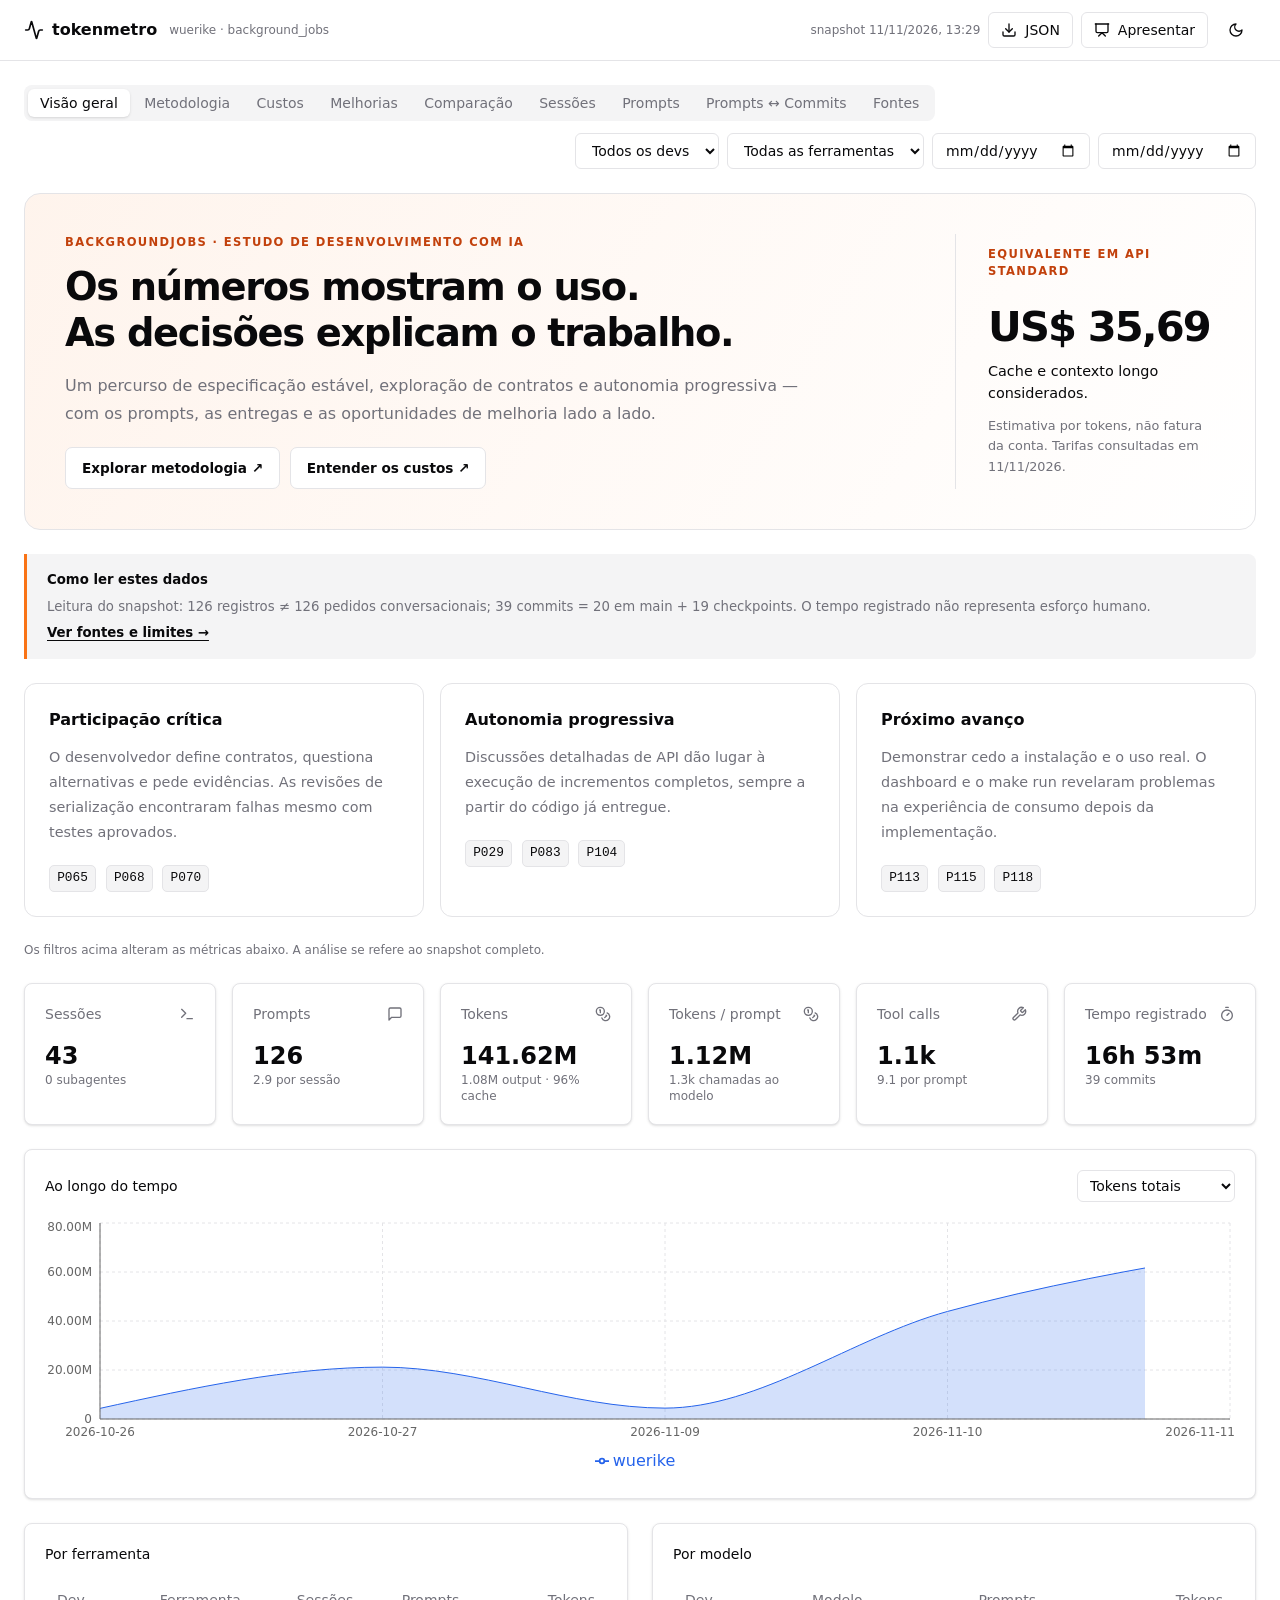
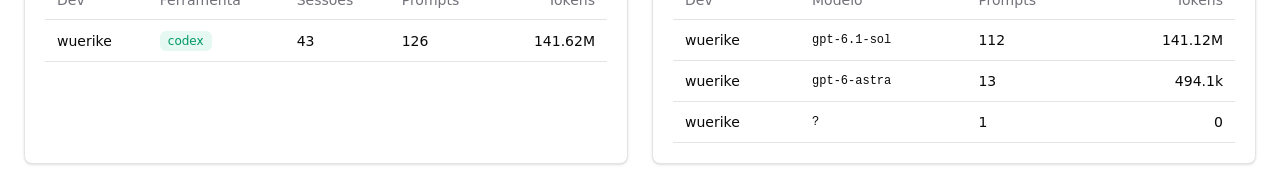
==== commit e00283fe: "Publish session traceability from bc4acd1" ====
--- a/index.html
+++ b/index.html
@@ -24,6 +24,7 @@
 <style id="prompt-commits-style">
 .wf-trace{overflow-wrap:anywhere}.wf-trace-stats{display:grid;grid-template-columns:repeat(4,minmax(0,1fr));gap:1rem}.wf-trace-stats>div{padding:1rem 1.25rem;border:1px solid var(--color-border);border-radius:10px;background:var(--color-card)}.wf-trace-stats strong{display:block;font-size:1.8rem;font-weight:650;letter-spacing:-.04em}.wf-trace-stats span{font-size:.8rem;color:var(--color-muted-foreground)}
 .wf-trace-method{padding:1rem 1.25rem;border:1px solid var(--color-border);border-left:3px solid #f97316;border-radius:8px;background:var(--color-card);font-size:.85rem;line-height:1.7}.wf-trace summary{cursor:pointer;font-weight:600}.wf-trace-method p,.wf-trace-method ol{margin:.8rem 0}.wf-trace-method ol{list-style:decimal;padding-left:1.4rem}.wf-trace-toolbar{display:flex;gap:1rem;flex-wrap:wrap;align-items:end}.wf-trace-toolbar .wf-toggle{margin:0}.wf-trace-field{display:flex;flex-direction:column;gap:.35rem;font-size:.75rem;font-weight:600}.wf-trace-field input,.wf-trace-field select{border:1px solid var(--color-border);border-radius:6px;padding:.65rem .8rem;background:var(--color-background);color:var(--color-foreground);font-size:.85rem;font-weight:400;min-width:0;width:100%}.wf-trace-field select{min-height:42px}.wf-trace-search{flex:1;min-width:210px}.wf-trace-layout{display:grid;grid-template-columns:minmax(250px,330px) minmax(0,1fr);gap:1.25rem;align-items:start}.wf-trace-layout>section{min-width:0}.wf-trace-list{position:sticky;top:88px;max-height:calc(100vh - 110px);overflow:auto;border:1px solid var(--color-border);border-radius:10px;background:var(--color-card)}.wf-trace-list ul{list-style:none;padding:0;margin:0}.wf-trace-list li+li{border-top:1px solid var(--color-border)}.wf-trace-list button{display:flex;flex-direction:column;gap:.5rem;width:100%;text-align:left;padding:1rem;border-left:3px solid transparent;cursor:pointer}.wf-trace-list button:hover{background:var(--color-accent)}.wf-trace-list button[aria-pressed=true]{border-left-color:#f97316;background:color-mix(in srgb,#f97316 9%,var(--color-card))}.wf-trace-list-meta{font-size:.72rem;color:var(--color-muted-foreground);line-height:1.6}.wf-trace-list-title{font-size:.87rem;font-weight:550;line-height:1.5;display:-webkit-box;-webkit-line-clamp:3;-webkit-box-orient:vertical;overflow:hidden}.wf-trace-detail{border:1px solid var(--color-border);border-radius:10px;background:var(--color-card);padding:1.5rem;min-width:0}.wf-trace-detail h2{font-size:1.3rem;line-height:1.4;font-weight:650;margin:.8rem 0 1.2rem}.wf-trace-detail h3{font-weight:650;font-size:1rem;margin-bottom:.75rem}.wf-trace-detail>.wf-button{display:inline-block}.wf-trace-meta{display:flex;align-items:center;gap:.5rem;flex-wrap:wrap;font-size:.75rem;color:var(--color-muted-foreground)}.wf-trace-badge{display:inline-block;border:1px solid var(--color-border);border-radius:5px;padding:.15rem .45rem;font-size:.7rem;font-weight:550;background:var(--color-muted);white-space:nowrap}.wf-trace-section{margin-top:1.5rem;padding-top:1.25rem;border-top:1px solid var(--color-border)}.wf-trace-relation{padding:1rem 0;border-bottom:1px solid var(--color-border);font-size:.85rem;line-height:1.7}.wf-trace-relation:last-child{border-bottom:0}.wf-trace-relation p{margin:.6rem 0}.wf-trace-link{color:#c2410c;text-align:left;cursor:pointer;font-size:.85rem;font-weight:600;line-height:1.65;text-decoration:underline;text-underline-offset:3px}.dark .wf-trace-link{color:#fdba74}.wf-trace-relation>.wf-trace-link{margin-top:.6rem}.wf-trace-preview{font-size:.85rem;color:var(--color-muted-foreground);display:-webkit-box;-webkit-line-clamp:3;-webkit-box-orient:vertical;overflow:hidden;white-space:pre-wrap}.wf-trace-prompt{white-space:pre-wrap;overflow-wrap:anywhere;font:400 .86rem/1.7 var(--font-sans);background:var(--color-muted);border:1px solid var(--color-border);border-radius:7px;padding:1rem;margin:.8rem 0;max-height:26rem;overflow:auto}.wf-trace-evidence{font-size:.8rem;line-height:1.75;margin-top:.9rem;padding:.75rem;background:var(--color-muted);border-radius:7px}.wf-trace-evidence p{margin:.65rem 0}.wf-trace-evidence>code{display:block;overflow-wrap:anywhere;font-size:.75rem;margin:.5rem 0}.wf-trace-evidence ul{padding-left:1.2rem;list-style:disc;margin:.7rem 0}.wf-trace-evidence li{margin:.3rem 0}.wf-trace-evidence code{font-size:.75rem;overflow-wrap:anywhere}.wf-trace-logrefs{max-height:20rem;overflow:auto}.wf-trace-logrefs code{display:block}.wf-trace-files{list-style:none;margin-top:.8rem;max-height:18rem;overflow:auto}.wf-trace-files li{display:grid;grid-template-columns:auto minmax(0,1fr) auto;gap:.6rem;align-items:start;padding:.65rem 0;border-bottom:1px solid var(--color-border)}.wf-trace-files code{font-size:.76rem;line-height:1.6}.wf-trace-lines{font-size:.72rem;font-variant-numeric:tabular-nums;white-space:nowrap}.wf-trace-section>.wf-trace-field{margin-top:.8rem}.wf-trace-empty{padding:1.2rem;font-size:.9rem;line-height:1.75;background:var(--color-muted);border-radius:8px}.wf-trace-empty .wf-button{margin-top:.75rem}.wf-trace :is(button,a,input,select,summary):focus-visible{outline:2px solid #ea580c;outline-offset:3px}
+.wf-trace-session-commit{border:1px solid var(--color-border);border-radius:8px;padding:1rem;margin:.8rem 0}.wf-trace-session-commit h4,.wf-trace-commit-title{font-size:.95rem;font-weight:650;line-height:1.6;margin:.6rem 0}.wf-trace-session-commit>.wf-small{margin:.6rem 0}.wf-trace-session-commit .wf-trace-meta{gap:.5rem 1rem}.wf-trace-session-prompt{margin-top:.8rem;padding:1rem;border:1px solid var(--color-border);border-radius:8px}.wf-trace-session-prompt[open]{border-color:#f97316}.wf-trace-session-prompt>summary{font-size:.8rem;line-height:1.7}.wf-trace-session-prompt>summary>.wf-trace-badge{margin-left:.6rem}.wf-trace-session-prompt>summary>.wf-trace-preview{margin:.4rem 0 0;font-weight:400;font-size:.8rem;-webkit-line-clamp:2}.wf-trace-relation .wf-actions,.wf-trace-session-commit .wf-actions{margin:.8rem 0;align-items:stretch}.wf-trace .wf-actions .wf-button{font-size:.78rem;display:inline-flex;align-items:center}.wf-trace-list-github{display:inline-block;font-size:.75rem;margin:0 1rem .75rem;color:#c2410c;text-decoration:underline;text-underline-offset:3px}.dark .wf-trace-list-github{color:#fdba74}
 @media(max-width:900px){.wf-trace-layout{grid-template-columns:minmax(210px,270px) minmax(0,1fr)}.wf-trace-stats{grid-template-columns:repeat(2,minmax(0,1fr))}.wf-trace-detail{padding:1rem}.wf-trace-files li{grid-template-columns:auto minmax(0,1fr)}.wf-trace-lines{grid-column:2}}
 @media(max-width:650px){.wf-trace-layout{grid-template-columns:minmax(0,1fr)}.wf-trace-list{position:static;max-height:18rem}.wf-trace-toolbar{align-items:stretch}.wf-trace-toolbar>.wf-toggle{width:100%;justify-content:center}.wf-trace-field{flex:1;min-width:130px}.wf-trace-search{flex-basis:100%}.wf-trace-stats{gap:.6rem}.wf-trace-stats>div{padding:.8rem}.wf-trace-detail h2{font-size:1.1rem}}
 
@@ -33,7 +34,7 @@
 <div id="root"></div>
 <script id="prompt-commits-data">window.__PROMPT_COMMITS__ = {"format":"prompt-commits/v1","source_export":"tokenmetro.json","source_export_sha256":"5038dc025575cb29698b4507a819cd5c557d4f493bbf8eee1d96b41d109d09c2","cutoff_commit":"cb4347f6daa4b07e05d488b3493914a7b9200c24","snapshot_at":"2026-11-11T13:29:39.806Z","repository":"https://github.com/Wuerike/background-jobs","remote_main_verified":"ceb163dfec3fc58ad6d8e9108ed683358c7ba2ac","reviewed_by":"Codex","method":["Horário delimita candidatos entre commits de main, sem excluir contexto anterior.","Sessão, turno, comandos de edição e resposta final são confrontados com os arquivos e o diff.","Revisão do conteúdo mantém contribuições, registra exclusões e distingue decisões de implementação."],"limitations":["Relação revisada é uma interpretação fundamentada, não prova de autoria exclusiva ou de cada linha.","Referências em comandos de escrita podem incluir leituras; só uma operação registrada não prova que a alteração permaneceu no commit.","Prompts de exploração podem registrar alternativas não adotadas; o papel e a justificativa indicam isso.","Checkpoints não contam como entregas extras; o HTML não publica nem recupera os logs locais.","O recorte preserva os 126 prompts e 39 commits do export original."],"commits":[{"developer":"wuerike","sha":"f3f2fadf4398c9538d7037747a088288c971846b","ts":"2026-10-26T16:26:08.000Z","message":"chore: first commit","additions":282,"deletions":0,"files_changed":8,"branch_kind":"main","files":[{"path":".gitignore","additions":6,"deletions":0,"status":"A"},{"path":"BackgroundJobs.slnx","additions":6,"deletions":0,"status":"A"},{"path":"Directory.Build.props","additions":5,"deletions":0,"status":"A"},{"path":"README.md","additions":48,"deletions":0,"status":"A"},{"path":"docs/spec-base.md","additions":190,"deletions":0,"status":"A"},{"path":"src/BackgroundJobs.Demo/BackgroundJobs.Demo.csproj","additions":13,"deletions":0,"status":"A"},{"path":"src/BackgroundJobs.Demo/Program.cs","additions":5,"deletions":0,"status":"A"},{"path":"src/BackgroundJobs/BackgroundJobs.csproj","additions":9,"deletions":0,"status":"A"}],"committed_at":"2026-10-26T13:26:08-03:00","temporal_window_start":null,"temporal_candidates":[1,2,3,4],"review_exclusions":[],"url":"https://github.com/Wuerike/background-jobs/commit/f3f2fadf4398c9538d7037747a088288c971846b"},{"developer":"wuerike","sha":"75691545c95007e30561939a280c9b5271ed6644","ts":"2026-10-26T16:57:57.000Z","message":"chore: add Redis configuration and setup instructions to README and compose.yaml","additions":65,"deletions":0,"files_changed":2,"branch_kind":"main","files":[{"path":"README.md","additions":38,"deletions":0,"status":"M"},{"path":"compose.yaml","additions":27,"deletions":0,"status":"A"}],"committed_at":"2026-10-26T13:57:57-03:00","temporal_window_start":"2026-10-26T16:26:08.000Z","temporal_candidates":[5,6],"review_exclusions":[],"url":"https://github.com/Wuerike/background-jobs/commit/75691545c95007e30561939a280c9b5271ed6644"},{"developer":"wuerike","sha":"ecd9affa6b1bc0891373ddaf9c71b822e8141c7c","ts":"2026-10-26T23:22:28.000Z","message":"chore: improve foundational documentation for BackgroundJobs","additions":711,"deletions":0,"files_changed":4,"branch_kind":"main","files":[{"path":".gitignore","additions":1,"deletions":0,"status":"M"},{"path":"AGENTS.md","additions":45,"deletions":0,"status":"A"},{"path":"docs/arquitetura.md","additions":569,"deletions":0,"status":"A"},{"path":"docs/plano-desenvolvimento.md","additions":96,"deletions":0,"status":"A"}],"committed_at":"2026-10-26T20:22:28-03:00","temporal_window_start":"2026-10-26T16:57:57.000Z","temporal_candidates":[7,8,9,10,11,12,13,14,15,16],"review_exclusions":[],"url":"https://github.com/Wuerike/background-jobs/commit/ecd9affa6b1bc0891373ddaf9c71b822e8141c7c"},{"developer":"wuerike","sha":"e8b9323b8207f0fbaf6333d0d9f0fb4c7848b4c1","ts":"2026-10-26T23:23:02.000Z","message":"Agent host session 8a82a8dc-c7a1-453e-948c-792ca302d91b - baseline checkpoint","additions":1058,"deletions":0,"files_changed":12,"branch_kind":"checkpoint","files":[{"path":".gitignore","additions":7,"deletions":0,"status":"A"},{"path":"AGENTS.md","additions":45,"deletions":0,"status":"A"},{"path":"BackgroundJobs.slnx","additions":6,"deletions":0,"status":"A"},{"path":"Directory.Build.props","additions":5,"deletions":0,"status":"A"},{"path":"README.md","additions":86,"deletions":0,"status":"A"},{"path":"compose.yaml","additions":27,"deletions":0,"status":"A"},{"path":"docs/arquitetura.md","additions":569,"deletions":0,"status":"A"},{"path":"docs/plano-desenvolvimento.md","additions":96,"deletions":0,"status":"A"},{"path":"docs/spec-base.md","additions":190,"deletions":0,"status":"A"},{"path":"src/BackgroundJobs.Demo/BackgroundJobs.Demo.csproj","additions":13,"deletions":0,"status":"A"},{"path":"src/BackgroundJobs.Demo/Program.cs","additions":5,"deletions":0,"status":"A"},{"path":"src/BackgroundJobs/BackgroundJobs.csproj","additions":9,"deletions":0,"status":"A"}],"committed_at":"2026-10-26T20:23:02-03:00","url":null,"temporal_candidates":[],"review_exclusions":[],"unlinked_reason":"Checkpoint da sessão 8a82a8dc-c7a1-453e-948c-792ca302d91b, ausente das 43 sessões exportadas. Não há vínculo de prompt verificável nem publicação remota confirmada."},{"developer":"wuerike","sha":"10e05df0edfcda17b9563ef32292dcbfdb7d415e","ts":"2026-10-26T23:23:27.000Z","message":"Agent host session 8a82a8dc-c7a1-453e-948c-792ca302d91b - turn 1","additions":0,"deletions":0,"files_changed":0,"branch_kind":"checkpoint","files":[],"committed_at":"2026-10-26T20:23:27-03:00","url":null,"temporal_candidates":[],"review_exclusions":[],"unlinked_reason":"Checkpoint da sessão 8a82a8dc-c7a1-453e-948c-792ca302d91b, ausente das 43 sessões exportadas. Não há vínculo de prompt verificável nem publicação remota confirmada."},{"developer":"wuerike","sha":"131e3acf565edd895886cc2e6c825b34fcdd02a3","ts":"2026-10-26T23:23:27.000Z","message":"Agent host session 8a82a8dc-c7a1-453e-948c-792ca302d91b - turn 1 start","additions":0,"deletions":0,"files_changed":0,"branch_kind":"checkpoint","files":[],"committed_at":"2026-10-26T20:23:27-03:00","url":null,"temporal_candidates":[],"review_exclusions":[],"unlinked_reason":"Checkpoint da sessão 8a82a8dc-c7a1-453e-948c-792ca302d91b, ausente das 43 sessões exportadas. Não há vínculo de prompt verificável nem publicação remota confirmada."},{"developer":"wuerike","sha":"543b16c2c7618cbb80b6f988dd2e155d9a9c07a3","ts":"2026-10-26T23:24:49.000Z","message":"Agent host session 8a82a8dc-c7a1-453e-948c-792ca302d91b - turn 2","additions":0,"deletions":0,"files_changed":0,"branch_kind":"checkpoint","files":[],"committed_at":"2026-10-26T20:24:49-03:00","url":null,"temporal_candidates":[],"review_exclusions":[],"unlinked_reason":"Checkpoint da sessão 8a82a8dc-c7a1-453e-948c-792ca302d91b, ausente das 43 sessões exportadas. Não há vínculo de prompt verificável nem publicação remota confirmada."},{"developer":"wuerike","sha":"d88fe3e9bbd753ace15e3f9b933d6748f9009075","ts":"2026-10-26T23:24:49.000Z","message":"Agent host session 8a82a8dc-c7a1-453e-948c-792ca302d91b - turn 2 start","additions":0,"deletions":0,"files_changed":0,"branch_kind":"checkpoint","files":[],"committed_at":"2026-10-26T20:24:49-03:00","url":null,"temporal_candidates":[],"review_exclusions":[],"unlinked_reason":"Checkpoint da sessão 8a82a8dc-c7a1-453e-948c-792ca302d91b, ausente das 43 sessões exportadas. Não há vínculo de prompt verificável nem publicação remota confirmada."},{"developer":"wuerike","sha":"a1eb124b05aedecb982aa745fb2ede0f3c7aff84","ts":"2026-10-26T23:29:14.000Z","message":"Agent host session 8a82a8dc-c7a1-453e-948c-792ca302d91b - turn 3 start","additions":0,"deletions":0,"files_changed":0,"branch_kind":"checkpoint","files":[],"committed_at":"2026-10-26T20:29:14-03:00","url":null,"temporal_candidates":[],"review_exclusions":[],"unlinked_reason":"Checkpoint da sessão 8a82a8dc-c7a1-453e-948c-792ca302d91b, ausente das 43 sessões exportadas. Não há vínculo de prompt verificável nem publicação remota confirmada."},{"developer":"wuerike","sha":"c5fce07fad5a601df9838e08c9edcc0d65cfa74c","ts":"2026-10-26T23:29:14.000Z","message":"Agent host session 8a82a8dc-c7a1-453e-948c-792ca302d91b - turn 3","additions":0,"deletions":0,"files_changed":0,"branch_kind":"checkpoint","files":[],"committed_at":"2026-10-26T20:29:14-03:00","url":null,"temporal_candidates":[],"review_exclusions":[],"unlinked_reason":"Checkpoint da sessão 8a82a8dc-c7a1-453e-948c-792ca302d91b, ausente das 43 sessões exportadas. Não há vínculo de prompt verificável nem publicação remota confirmada."},{"developer":"wuerike","sha":"015d676a20a135c5909912d35644db17105fb598","ts":"2026-10-26T23:31:02.000Z","message":"Agent host session 8a82a8dc-c7a1-453e-948c-792ca302d91b - turn 4 start","additions":0,"deletions":0,"files_changed":0,"branch_kind":"checkpoint","files":[],"committed_at":"2026-10-26T20:31:02-03:00","url":null,"temporal_candidates":[],"review_exclusions":[],"unlinked_reason":"Checkpoint da sessão 8a82a8dc-c7a1-453e-948c-792ca302d91b, ausente das 43 sessões exportadas. Não há vínculo de prompt verificável nem publicação remota confirmada."},{"developer":"wuerike","sha":"27eff62724e2d3732d64aff6d31527a741ba19f5","ts":"2026-10-26T23:31:02.000Z","message":"Agent host session 8a82a8dc-c7a1-453e-948c-792ca302d91b - turn 4","additions":0,"deletions":0,"files_changed":0,"branch_kind":"checkpoint","files":[],"committed_at":"2026-10-26T20:31:02-03:00","url":null,"temporal_candidates":[],"review_exclusions":[],"unlinked_reason":"Checkpoint da sessão 8a82a8dc-c7a1-453e-948c-792ca302d91b, ausente das 43 sessões exportadas. Não há vínculo de prompt verificável nem publicação remota confirmada."},{"developer":"wuerike","sha":"4e0be04b770699eb9044bfaf933cd6e652d494e0","ts":"2026-10-26T23:31:19.000Z","message":"Agent host session 8a82a8dc-c7a1-453e-948c-792ca302d91b - turn 5 start","additions":0,"deletions":0,"files_changed":0,"branch_kind":"checkpoint","files":[],"committed_at":"2026-10-26T20:31:19-03:00","url":null,"temporal_candidates":[],"review_exclusions":[],"unlinked_reason":"Checkpoint da sessão 8a82a8dc-c7a1-453e-948c-792ca302d91b, ausente das 43 sessões exportadas. Não há vínculo de prompt verificável nem publicação remota confirmada."},{"developer":"wuerike","sha":"b57908a78ff04f991074f85b4245c4cfe047ae95","ts":"2026-10-26T23:31:19.000Z","message":"Agent host session 8a82a8dc-c7a1-453e-948c-792ca302d91b - turn 5","additions":0,"deletions":0,"files_changed":0,"branch_kind":"checkpoint","files":[],"committed_at":"2026-10-26T20:31:19-03:00","url":null,"temporal_candidates":[],"review_exclusions":[],"unlinked_reason":"Checkpoint da sessão 8a82a8dc-c7a1-453e-948c-792ca302d91b, ausente das 43 sessões exportadas. Não há vínculo de prompt verificável nem publicação remota confirmada."},{"developer":"wuerike","sha":"6e01f85841c159383a08349d14db2cae265c9412","ts":"2026-10-26T23:32:05.000Z","message":"Agent host session 8a82a8dc-c7a1-453e-948c-792ca302d91b - turn 6 start","additions":0,"deletions":0,"files_changed":0,"branch_kind":"checkpoint","files":[],"committed_at":"2026-10-26T20:32:05-03:00","url":null,"temporal_candidates":[],"review_exclusions":[],"unlinked_reason":"Checkpoint da sessão 8a82a8dc-c7a1-453e-948c-792ca302d91b, ausente das 43 sessões exportadas. Não há vínculo de prompt verificável nem publicação remota confirmada."},{"developer":"wuerike","sha":"b305ea21979c9ce7b0a98630f8c9fd8780c4d465","ts":"2026-10-26T23:32:05.000Z","message":"Agent host session 8a82a8dc-c7a1-453e-948c-792ca302d91b - turn 6","additions":0,"deletions":0,"files_changed":0,"branch_kind":"checkpoint","files":[],"committed_at":"2026-10-26T20:32:05-03:00","url":null,"temporal_candidates":[],"review_exclusions":[],"unlinked_reason":"Checkpoint da sessão 8a82a8dc-c7a1-453e-948c-792ca302d91b, ausente das 43 sessões exportadas. Não há vínculo de prompt verificável nem publicação remota confirmada."},{"developer":"wuerike","sha":"51fe9396cdfe423169bb672f3eed841c3bbaf00d","ts":"2026-10-26T23:34:22.000Z","message":"Agent host session 8a82a8dc-c7a1-453e-948c-792ca302d91b - turn 7 start","additions":0,"deletions":0,"files_changed":0,"branch_kind":"checkpoint","files":[],"committed_at":"2026-10-26T20:34:22-03:00","url":null,"temporal_candidates":[],"review_exclusions":[],"unlinked_reason":"Checkpoint da sessão 8a82a8dc-c7a1-453e-948c-792ca302d91b, ausente das 43 sessões exportadas. Não há vínculo de prompt verificável nem publicação remota confirmada."},{"developer":"wuerike","sha":"1306367648e150162550c4c59ca37e90d0e12364","ts":"2026-10-26T23:34:23.000Z","message":"Agent host session 8a82a8dc-c7a1-453e-948c-792ca302d91b - turn 7","additions":18,"deletions":14,"files_changed":1,"branch_kind":"checkpoint","files":[{"path":"README.md","additions":18,"deletions":14,"status":"M"}],"committed_at":"2026-10-26T20:34:23-03:00","url":null,"temporal_candidates":[],"review_exclusions":[],"unlinked_reason":"Checkpoint da sessão 8a82a8dc-c7a1-453e-948c-792ca302d91b, ausente das 43 sessões exportadas. Não há vínculo de prompt verificável nem publicação remota confirmada."},{"developer":"wuerike","sha":"5bb3ede93598d59177c05a744da8469e549bc4dc","ts":"2026-10-26T23:42:05.000Z","message":"chore: update SDK installation instructions for WSL and remove local SDK references","additions":18,"deletions":15,"files_changed":2,"branch_kind":"main","files":[{"path":".gitignore","additions":0,"deletions":1,"status":"M"},{"path":"README.md","additions":18,"deletions":14,"status":"M"}],"committed_at":"2026-10-26T20:42:05-03:00","temporal_window_start":"2026-10-26T23:22:28.000Z","temporal_candidates":[],"review_exclusions":[],"url":"https://github.com/Wuerike/background-jobs/commit/5bb3ede93598d59177c05a744da8469e549bc4dc","unlinked_reason":"O snapshot não contém um pedido específico nem um turno de edição identificado para esta alteração. Horário ou coincidência de arquivo não bastam para atribuí-la a um prompt."},{"developer":"wuerike","sha":"20cc0ffcc151244ec53f62c2265b8e824b0a3957","ts":"2026-10-26T23:43:53.000Z","message":"Agent host session 8a82a8dc-c7a1-453e-948c-792ca302d91b - turn 8 start","additions":0,"deletions":1,"files_changed":1,"branch_kind":"checkpoint","files":[{"path":".gitignore","additions":0,"deletions":1,"status":"M"}],"committed_at":"2026-10-26T20:43:53-03:00","url":null,"temporal_candidates":[],"review_exclusions":[],"unlinked_reason":"Checkpoint da sessão 8a82a8dc-c7a1-453e-948c-792ca302d91b, ausente das 43 sessões exportadas. Não há vínculo de prompt verificável nem publicação remota confirmada."},{"developer":"wuerike","sha":"551716765cc18974941436b61bd6565e4cd831db","ts":"2026-10-26T23:43:53.000Z","message":"Agent host session 8a82a8dc-c7a1-453e-948c-792ca302d91b - turn 8","additions":0,"deletions":0,"files_changed":0,"branch_kind":"checkpoint","files":[],"committed_at":"2026-10-26T20:43:53-03:00","url":null,"temporal_candidates":[],"review_exclusions":[],"unlinked_reason":"Checkpoint da sessão 8a82a8dc-c7a1-453e-948c-792ca302d91b, ausente das 43 sessões exportadas. Não há vínculo de prompt verificável nem publicação remota confirmada."},{"developer":"wuerike","sha":"00845d449eaf2a721850c24210a7aa9caed7a4ee","ts":"2026-10-26T23:51:48.000Z","message":"Agent host session 8a82a8dc-c7a1-453e-948c-792ca302d91b - turn 9","additions":0,"deletions":0,"files_changed":0,"branch_kind":"checkpoint","files":[],"committed_at":"2026-10-26T20:51:48-03:00","url":null,"temporal_candidates":[],"review_exclusions":[],"unlinked_reason":"Checkpoint da sessão 8a82a8dc-c7a1-453e-948c-792ca302d91b, ausente das 43 sessões exportadas. Não há vínculo de prompt verificável nem publicação remota confirmada."},{"developer":"wuerike","sha":"4b3f97e055843ea57311ab34ec7eded044718b83","ts":"2026-10-26T23:51:48.000Z","message":"Agent host session 8a82a8dc-c7a1-453e-948c-792ca302d91b - turn 9 start","additions":3,"deletions":0,"files_changed":1,"branch_kind":"checkpoint","files":[{"path":".vscode/settings.json","additions":3,"deletions":0,"status":"A"}],"committed_at":"2026-10-26T20:51:48-03:00","url":null,"temporal_candidates":[],"review_exclusions":[],"unlinked_reason":"Checkpoint da sessão 8a82a8dc-c7a1-453e-948c-792ca302d91b, ausente das 43 sessões exportadas. Não há vínculo de prompt verificável nem publicação remota confirmada."},{"developer":"wuerike","sha":"124e70b1661c015c3144e20808fe66f163bda57e","ts":"2026-10-26T23:54:15.000Z","message":"chore: add .vscode/ to .gitignore to exclude VS Code settings from version control","additions":1,"deletions":0,"files_changed":1,"branch_kind":"main","files":[{"path":".gitignore","additions":1,"deletions":0,"status":"M"}],"committed_at":"2026-10-26T20:54:15-03:00","temporal_window_start":"2026-10-26T23:42:05.000Z","temporal_candidates":[],"review_exclusions":[],"url":"https://github.com/Wuerike/background-jobs/commit/124e70b1661c015c3144e20808fe66f163bda57e","unlinked_reason":"O snapshot não contém um pedido específico nem um turno de edição identificado para esta alteração. Horário ou coincidência de arquivo não bastam para atribuí-la a um prompt."},{"developer":"wuerike","sha":"5e1bca296e4f43687f0b25468363b0066e53b888","ts":"2026-10-27T21:19:03.000Z","message":"feat: Implement job handling and validation framework","additions":1544,"deletions":20,"files_changed":29,"branch_kind":"main","files":[{"path":"BackgroundJobs.slnx","additions":3,"deletions":0,"status":"M"},{"path":"README.md","additions":27,"deletions":5,"status":"M"},{"path":"docs/arquitetura.md","additions":36,"deletions":14,"status":"M"},{"path":"docs/plano-desenvolvimento.md","additions":3,"deletions":1,"status":"M"},{"path":"src/BackgroundJobs.Demo/Jobs/DemoJobValidation.cs","additions":17,"deletions":0,"status":"A"},{"path":"src/BackgroundJobs.Demo/Jobs/DemoJobs.cs","additions":6,"deletions":0,"status":"A"},{"path":"src/BackgroundJobs.Demo/Jobs/LogMessageArgs.cs","additions":3,"deletions":0,"status":"A"},{"path":"src/BackgroundJobs.Demo/Program.cs","additions":7,"deletions":0,"status":"M"},{"path":"src/BackgroundJobs/BackgroundJobs.csproj","additions":4,"deletions":0,"status":"M"},{"path":"src/BackgroundJobs/Internal/JobContract.cs","additions":80,"deletions":0,"status":"A"},{"path":"src/BackgroundJobs/Internal/JobJsonNodeConverter.cs","additions":50,"deletions":0,"status":"A"},{"path":"src/BackgroundJobs/Internal/JobPreparation.cs","additions":46,"deletions":0,"status":"A"},{"path":"src/BackgroundJobs/Internal/JobStringConverter.cs","additions":40,"deletions":0,"status":"A"},{"path":"src/BackgroundJobs/Public/IJobClient.cs","additions":10,"deletions":0,"status":"A"},{"path":"src/BackgroundJobs/Public/IJobManager.cs","additions":7,"deletions":0,"status":"A"},{"path":"src/BackgroundJobs/Public/JobContext.cs","additions":3,"deletions":0,"status":"A"},{"path":"src/BackgroundJobs/Public/JobContracts.cs","additions":34,"deletions":0,"status":"A"},{"path":"src/BackgroundJobs/Public/JobDefinition.cs","additions":13,"deletions":0,"status":"A"},{"path":"src/BackgroundJobs/Public/JobDetails.cs","additions":89,"deletions":0,"status":"A"},{"path":"src/BackgroundJobs/Public/JobHandlers.cs","additions":34,"deletions":0,"status":"A"},{"path":"src/BackgroundJobs/Public/JobOptions.cs","additions":8,"deletions":0,"status":"A"},{"path":"src/BackgroundJobs/Public/JobRegistry.cs","additions":27,"deletions":0,"status":"A"},{"path":"src/BackgroundJobs/Public/JobValidationException.cs","additions":4,"deletions":0,"status":"A"},{"path":"tests/BackgroundJobs.UnitTests/ArgumentTests.cs","additions":229,"deletions":0,"status":"A"},{"path":"tests/BackgroundJobs.UnitTests/BackgroundJobs.UnitTests.csproj","additions":25,"deletions":0,"status":"A"},{"path":"tests/BackgroundJobs.UnitTests/DetailsTests.cs","additions":71,"deletions":0,"status":"A"},{"path":"tests/BackgroundJobs.UnitTests/PreparationTests.cs","additions":148,"deletions":0,"status":"A"},{"path":"tests/BackgroundJobs.UnitTests/RegistryTests.cs","additions":132,"deletions":0,"status":"A"},{"path":"tests/BackgroundJobs.UnitTests/UnicodeTests.cs","additions":388,"deletions":0,"status":"A"}],"committed_at":"2026-10-27T18:19:03-03:00","temporal_window_start":"2026-10-26T23:54:15.000Z","temporal_candidates":[17,18,19,20,21,22,23,24,25,26,27,28,29,30,31,32,33,34,35,36,37,38,39,40,41,42,43,44,45,46,47,48,49,50,51,52,53,54,55,56,57,58,59,60,61,62,63,64,65,66,67,68,69,70,71,72,73],"review_exclusions":[],"url":"https://github.com/Wuerike/background-jobs/commit/5e1bca296e4f43687f0b25468363b0066e53b888"},{"developer":"wuerike","sha":"602b278ed7c18109c775caae0be733d27072b7a9","ts":"2026-11-10T02:42:02.000Z","message":"Implement Redis-based job management system with integration tests","additions":1100,"deletions":14,"files_changed":16,"branch_kind":"main","files":[{"path":"BackgroundJobs.slnx","additions":1,"deletions":0,"status":"M"},{"path":"README.md","additions":50,"deletions":7,"status":"M"},{"path":"docs/arquitetura.md","additions":47,"deletions":6,"status":"M"},{"path":"docs/plano-desenvolvimento.md","additions":1,"deletions":1,"status":"M"},{"path":"docs/validacao-e1.2.md","additions":52,"deletions":0,"status":"A"},{"path":"src/BackgroundJobs/BackgroundJobs.csproj","additions":3,"deletions":0,"status":"M"},{"path":"src/BackgroundJobs/Internal/IJobStore.cs","additions":9,"deletions":0,"status":"A"},{"path":"src/BackgroundJobs/Public/RedisJobClient.cs","additions":31,"deletions":0,"status":"A"},{"path":"src/BackgroundJobs/Public/RedisJobManager.cs","additions":22,"deletions":0,"status":"A"},{"path":"src/BackgroundJobs/Storage/Redis/JobCodec.cs","additions":112,"deletions":0,"status":"A"},{"path":"src/BackgroundJobs/Storage/Redis/RedisJobStore.cs","additions":63,"deletions":0,"status":"A"},{"path":"src/BackgroundJobs/Storage/Redis/create.lua","additions":85,"deletions":0,"status":"A"},{"path":"src/BackgroundJobs/Storage/Redis/get.lua","additions":35,"deletions":0,"status":"A"},{"path":"tests/BackgroundJobs.IntegrationTests/BackgroundJobs.IntegrationTests.csproj","additions":15,"deletions":0,"status":"A"},{"path":"tests/BackgroundJobs.IntegrationTests/RedisTests.cs","additions":454,"deletions":0,"status":"A"},{"path":"tests/BackgroundJobs.UnitTests/ClientTests.cs","additions":120,"deletions":0,"status":"A"}],"committed_at":"2026-11-09T23:42:02-03:00","temporal_window_start":"2026-10-27T21:19:03.000Z","temporal_candidates":[74,75,76,77,78],"review_exclusions":[],"url":"https://github.com/Wuerike/background-jobs/commit/602b278ed7c18109c775caae0be733d27072b7a9"},{"developer":"wuerike","sha":"5202ca2298e5f3fa50305f0085e209f8d28e7c88","ts":"2026-11-10T03:24:17.000Z","message":"feat: implement HTTP endpoints for job creation and retrieval","additions":636,"deletions":16,"files_changed":11,"branch_kind":"main","files":[{"path":"BackgroundJobs.slnx","additions":1,"deletions":0,"status":"M"},{"path":"README.md","additions":53,"deletions":7,"status":"M"},{"path":"docs/arquitetura.md","additions":14,"deletions":3,"status":"M"},{"path":"docs/plano-desenvolvimento.md","additions":2,"deletions":2,"status":"M"},{"path":"docs/validacao-e1.2.md","additions":3,"deletions":3,"status":"M"},{"path":"docs/validacao-e1.md","additions":51,"deletions":0,"status":"A"},{"path":"src/BackgroundJobs.Demo/Endpoints/CreateJobRequest.cs","additions":87,"deletions":0,"status":"A"},{"path":"src/BackgroundJobs.Demo/Endpoints/JobEndpoints.cs","additions":29,"deletions":0,"status":"A"},{"path":"src/BackgroundJobs.Demo/Program.cs","additions":33,"deletions":1,"status":"M"},{"path":"tests/BackgroundJobs.HttpTests/BackgroundJobs.HttpTests.csproj","additions":16,"deletions":0,"status":"A"},{"path":"tests/BackgroundJobs.HttpTests/JobHttpTests.cs","additions":347,"deletions":0,"status":"A"}],"committed_at":"2026-11-10T00:24:17-03:00","temporal_window_start":"2026-11-10T02:42:02.000Z","temporal_candidates":[79,80],"review_exclusions":[],"url":"https://github.com/Wuerike/background-jobs/commit/5202ca2298e5f3fa50305f0085e209f8d28e7c88"},{"developer":"wuerike","sha":"8a603b0e296d627c2737e1ffb91df4d8f183934b","ts":"2026-11-10T03:31:09.000Z","message":"docs: update README and development plan with validation details and remove obsolete validation documents","additions":8,"deletions":105,"files_changed":4,"branch_kind":"main","files":[{"path":"README.md","additions":5,"deletions":1,"status":"M"},{"path":"docs/plano-desenvolvimento.md","additions":3,"deletions":1,"status":"M"},{"path":"docs/validacao-e1.2.md","additions":0,"deletions":52,"status":"D"},{"path":"docs/validacao-e1.md","additions":0,"deletions":51,"status":"D"}],"committed_at":"2026-11-10T00:31:09-03:00","temporal_window_start":"2026-11-10T03:24:17.000Z","temporal_candidates":[81,82],"review_exclusions":[],"url":"https://github.com/Wuerike/background-jobs/commit/8a603b0e296d627c2737e1ffb91df4d8f183934b"},{"developer":"wuerike","sha":"79e4d468afe6f48c7dd3825757eb868d69280699","ts":"2026-11-10T18:03:00.000Z","message":"Refactor job test prefixes for clarity, add integration tests for job processing, and implement unit tests for job execution handling","additions":1552,"deletions":122,"files_changed":27,"branch_kind":"main","files":[{"path":"AGENTS.md","additions":18,"deletions":0,"status":"M"},{"path":"README.md","additions":65,"deletions":37,"status":"M"},{"path":"docs/arquitetura.md","additions":62,"deletions":67,"status":"M"},{"path":"docs/plano-desenvolvimento.md","additions":10,"deletions":4,"status":"M"},{"path":"src/BackgroundJobs.Demo/Endpoints/CreateJobRequest.cs","additions":10,"deletions":7,"status":"M"},{"path":"src/BackgroundJobs.Demo/Endpoints/JobEndpoints.cs","additions":12,"deletions":1,"status":"M"},{"path":"src/BackgroundJobs.Demo/Events/DemoEvents.cs","additions":17,"deletions":0,"status":"A"},{"path":"src/BackgroundJobs.Demo/Jobs/DemoJobHandlers.cs","additions":43,"deletions":0,"status":"A"},{"path":"src/BackgroundJobs.Demo/Jobs/DemoJobValidation.cs","additions":12,"deletions":0,"status":"M"},{"path":"src/BackgroundJobs.Demo/Jobs/DemoJobs.cs","additions":2,"deletions":0,"status":"M"},{"path":"src/BackgroundJobs.Demo/Jobs/FailNTimesArgs.cs","additions":3,"deletions":0,"status":"A"},{"path":"src/BackgroundJobs.Demo/Jobs/SucceedAfterArgs.cs","additions":3,"deletions":0,"status":"A"},{"path":"src/BackgroundJobs.Demo/Program.cs","additions":10,"deletions":1,"status":"M"},{"path":"src/BackgroundJobs/BackgroundJobs.csproj","additions":1,"deletions":0,"status":"M"},{"path":"src/BackgroundJobs/Hosting/JobServerHostedService.cs","additions":10,"deletions":0,"status":"A"},{"path":"src/BackgroundJobs/Internal/IProcessingStore.cs","additions":15,"deletions":0,"status":"A"},{"path":"src/BackgroundJobs/Processing/JobServer.cs","additions":133,"deletions":0,"status":"A"},{"path":"src/BackgroundJobs/Public/JobHandlers.cs","additions":11,"deletions":1,"status":"M"},{"path":"src/BackgroundJobs/Storage/Redis/RedisJobStore.cs","additions":106,"deletions":1,"status":"M"},{"path":"src/BackgroundJobs/Storage/Redis/claim.lua","additions":37,"deletions":0,"status":"A"},{"path":"src/BackgroundJobs/Storage/Redis/complete.lua","additions":34,"deletions":0,"status":"A"},{"path":"src/BackgroundJobs/Storage/Redis/processing-common.lua","additions":31,"deletions":0,"status":"A"},{"path":"tests/BackgroundJobs.HttpTests/ExecutionHttpTests.cs","additions":191,"deletions":0,"status":"A"},{"path":"tests/BackgroundJobs.HttpTests/JobHttpTests.cs","additions":7,"deletions":2,"status":"M"},{"path":"tests/BackgroundJobs.IntegrationTests/ProcessingTests.cs","additions":376,"deletions":0,"status":"A"},{"path":"tests/BackgroundJobs.IntegrationTests/RedisTests.cs","additions":1,"deletions":1,"status":"M"},{"path":"tests/BackgroundJobs.UnitTests/ExecutionTests.cs","additions":332,"deletions":0,"status":"A"}],"committed_at":"2026-11-10T15:03:00-03:00","temporal_window_start":"2026-11-10T03:31:09.000Z","temporal_candidates":[83,84,85,86,87,88,89,90],"review_exclusions":[{"prompt_number":87,"reason":"Mensagem incompleta, esclarecida pelo prompt seguinte; não recebe atribuição independente."},{"prompt_number":90,"reason":"Planejamento de concorrência: a discussão e as edições correspondem ao commit c2a117f."}],"url":"https://github.com/Wuerike/background-jobs/commit/79e4d468afe6f48c7dd3825757eb868d69280699"},{"developer":"wuerike","sha":"c2a117fd13d5fa1aa9ee0cb4ec8306acb6f12b03","ts":"2026-11-10T19:48:48.000Z","message":"Enhance job server concurrency and testing capabilities","additions":1013,"deletions":60,"files_changed":12,"branch_kind":"main","files":[{"path":"README.md","additions":50,"deletions":10,"status":"M"},{"path":"docs/arquitetura.md","additions":17,"deletions":15,"status":"M"},{"path":"docs/plano-desenvolvimento.md","additions":14,"deletions":4,"status":"M"},{"path":"src/BackgroundJobs.Demo/Program.cs","additions":11,"deletions":2,"status":"M"},{"path":"src/BackgroundJobs/Hosting/JobServerHostedService.cs","additions":1,"deletions":1,"status":"M"},{"path":"src/BackgroundJobs/Processing/JobServer.cs","additions":62,"deletions":16,"status":"M"},{"path":"tests/BackgroundJobs.HttpTests/ConcurrencyHttpTests.cs","additions":234,"deletions":0,"status":"A"},{"path":"tests/BackgroundJobs.HttpTests/ExecutionHttpTests.cs","additions":2,"deletions":2,"status":"M"},{"path":"tests/BackgroundJobs.IntegrationTests/ConcurrencyProcessingTests.cs","additions":204,"deletions":0,"status":"A"},{"path":"tests/BackgroundJobs.IntegrationTests/ProcessingTests.cs","additions":4,"deletions":4,"status":"M"},{"path":"tests/BackgroundJobs.UnitTests/ConcurrencyTests.cs","additions":408,"deletions":0,"status":"A"},{"path":"tests/BackgroundJobs.UnitTests/ExecutionTests.cs","additions":6,"deletions":6,"status":"M"}],"committed_at":"2026-11-10T16:48:48-03:00","temporal_window_start":"2026-11-10T18:03:00.000Z","temporal_candidates":[91],"review_exclusions":[],"url":"https://github.com/Wuerike/background-jobs/commit/c2a117fd13d5fa1aa9ee0cb4ec8306acb6f12b03"},{"developer":"wuerike","sha":"526062230482f5c3f48fe6481f405194138a3d2d","ts":"2026-11-10T20:52:53.000Z","message":"Refactor integration and unit tests for job processing and scheduling","additions":1015,"deletions":79,"files_changed":16,"branch_kind":"main","files":[{"path":"README.md","additions":39,"deletions":14,"status":"M"},{"path":"docs/arquitetura.md","additions":25,"deletions":22,"status":"M"},{"path":"docs/plano-desenvolvimento.md","additions":15,"deletions":5,"status":"M"},{"path":"src/BackgroundJobs/Internal/IProcessingStore.cs","additions":5,"deletions":1,"status":"M"},{"path":"src/BackgroundJobs/Processing/JobServer.cs","additions":43,"deletions":1,"status":"M"},{"path":"src/BackgroundJobs/Storage/Redis/RedisJobStore.cs","additions":48,"deletions":4,"status":"M"},{"path":"src/BackgroundJobs/Storage/Redis/claim.lua","additions":11,"deletions":10,"status":"M"},{"path":"src/BackgroundJobs/Storage/Redis/promote.lua","additions":64,"deletions":0,"status":"A"},{"path":"tests/BackgroundJobs.HttpTests/ConcurrencyHttpTests.cs","additions":1,"deletions":1,"status":"M"},{"path":"tests/BackgroundJobs.HttpTests/ExecutionHttpTests.cs","additions":10,"deletions":6,"status":"M"},{"path":"tests/BackgroundJobs.HttpTests/SchedulingHttpTests.cs","additions":94,"deletions":0,"status":"A"},{"path":"tests/BackgroundJobs.IntegrationTests/ConcurrencyProcessingTests.cs","additions":9,"deletions":7,"status":"M"},{"path":"tests/BackgroundJobs.IntegrationTests/SchedulingTests.cs","additions":476,"deletions":0,"status":"A"},{"path":"tests/BackgroundJobs.UnitTests/ConcurrencyTests.cs","additions":15,"deletions":3,"status":"M"},{"path":"tests/BackgroundJobs.UnitTests/ExecutionTests.cs","additions":6,"deletions":5,"status":"M"},{"path":"tests/BackgroundJobs.UnitTests/SchedulerTests.cs","additions":154,"deletions":0,"status":"A"}],"committed_at":"2026-11-10T17:52:53-03:00","temporal_window_start":"2026-11-10T19:48:48.000Z","temporal_candidates":[92,93,94,95,96,97],"review_exclusions":[{"prompt_number":92,"reason":"Comando de limpeza de contexto, sem contribuição de código identificada."},{"prompt_number":94,"reason":"Registro de meta interrompida/ajustada; a implementação é atribuída ao P097."},{"prompt_number":95,"reason":"Registro de meta interrompida/ajustada; a implementação é atribuída ao P097."},{"prompt_number":96,"reason":"Registro de meta interrompida/ajustada; a implementação é atribuída ao P097."}],"url":"https://github.com/Wuerike/background-jobs/commit/526062230482f5c3f48fe6481f405194138a3d2d"},{"developer":"wuerike","sha":"9c8c0d9a86e33ab82d36ac56e52cb94bcf0ab2ac","ts":"2026-11-10T21:43:24.000Z","message":"Add integration and unit tests for job management and processing","additions":1358,"deletions":102,"files_changed":27,"branch_kind":"main","files":[{"path":"README.md","additions":43,"deletions":7,"status":"M"},{"path":"docs/arquitetura.md","additions":36,"deletions":15,"status":"M"},{"path":"docs/plano-desenvolvimento.md","additions":17,"deletions":5,"status":"M"},{"path":"src/BackgroundJobs.Demo/Endpoints/JobEndpoints.cs","additions":16,"deletions":0,"status":"M"},{"path":"src/BackgroundJobs/Internal/IJobStore.cs","additions":3,"deletions":0,"status":"M"},{"path":"src/BackgroundJobs/Internal/IProcessingStore.cs","additions":6,"deletions":1,"status":"M"},{"path":"src/BackgroundJobs/Processing/JobServer.cs","additions":2,"deletions":2,"status":"M"},{"path":"src/BackgroundJobs/Public/IJobManager.cs","additions":4,"deletions":0,"status":"M"},{"path":"src/BackgroundJobs/Public/JobSummary.cs","additions":7,"deletions":0,"status":"A"},{"path":"src/BackgroundJobs/Public/RedisJobManager.cs","additions":23,"deletions":4,"status":"M"},{"path":"src/BackgroundJobs/Storage/Redis/JobCodec.cs","additions":16,"deletions":0,"status":"M"},{"path":"src/BackgroundJobs/Storage/Redis/RedisJobStore.cs","additions":132,"deletions":23,"status":"M"},{"path":"src/BackgroundJobs/Storage/Redis/manage.lua","additions":46,"deletions":0,"status":"A"},{"path":"src/BackgroundJobs/Storage/Redis/processing-common.lua","additions":116,"deletions":1,"status":"M"},{"path":"src/BackgroundJobs/Storage/Redis/promote.lua","additions":9,"deletions":36,"status":"M"},{"path":"src/BackgroundJobs/Storage/Redis/read-scheduled.lua","additions":7,"deletions":0,"status":"A"},{"path":"tests/BackgroundJobs.HttpTests/ExecutionHttpTests.cs","additions":1,"deletions":1,"status":"M"},{"path":"tests/BackgroundJobs.HttpTests/JobHttpTests.cs","additions":13,"deletions":1,"status":"M"},{"path":"tests/BackgroundJobs.HttpTests/ManagementHttpTests.cs","additions":145,"deletions":0,"status":"A"},{"path":"tests/BackgroundJobs.IntegrationTests/ManagementConcurrencyTests.cs","additions":411,"deletions":0,"status":"A"},{"path":"tests/BackgroundJobs.IntegrationTests/ManagementTests.cs","additions":234,"deletions":0,"status":"A"},{"path":"tests/BackgroundJobs.IntegrationTests/SchedulingTests.cs","additions":1,"deletions":1,"status":"M"},{"path":"tests/BackgroundJobs.UnitTests/ClientTests.cs","additions":3,"deletions":0,"status":"M"},{"path":"tests/BackgroundJobs.UnitTests/ConcurrencyTests.cs","additions":2,"deletions":2,"status":"M"},{"path":"tests/BackgroundJobs.UnitTests/DetailsTests.cs","additions":2,"deletions":2,"status":"M"},{"path":"tests/BackgroundJobs.UnitTests/ExecutionTests.cs","additions":1,"deletions":1,"status":"M"},{"path":"tests/BackgroundJobs.UnitTests/ManagerTests.cs","additions":62,"deletions":0,"status":"A"}],"committed_at":"2026-11-10T18:43:24-03:00","temporal_window_start":"2026-11-10T20:52:53.000Z","temporal_candidates":[98,99,100],"review_exclusions":[{"prompt_number":100,"reason":"Planejamento de recuperação: a discussão e as edições correspondem ao commit c6a85c6."}],"url":"https://github.com/Wuerike/background-jobs/commit/9c8c0d9a86e33ab82d36ac56e52cb94bcf0ab2ac"},{"developer":"wuerike","sha":"c6a85c6849e13d40ba3221b228697291e5599abf","ts":"2026-11-11T00:31:25.000Z","message":"Refactor recovery handling in BackgroundJobs","additions":1248,"deletions":62,"files_changed":18,"branch_kind":"main","files":[{"path":".gitignore","additions":1,"deletions":0,"status":"M"},{"path":"README.md","additions":103,"deletions":10,"status":"M"},{"path":"compose.yaml","additions":3,"deletions":4,"status":"M"},{"path":"docs/arquitetura.md","additions":25,"deletions":18,"status":"M"},{"path":"docs/plano-desenvolvimento.md","additions":17,"deletions":5,"status":"M"},{"path":"src/BackgroundJobs/Internal/IProcessingStore.cs","additions":4,"deletions":0,"status":"M"},{"path":"src/BackgroundJobs/Processing/JobServer.cs","additions":27,"deletions":3,"status":"M"},{"path":"src/BackgroundJobs/Storage/Redis/RedisJobStore.cs","additions":87,"deletions":4,"status":"M"},{"path":"src/BackgroundJobs/Storage/Redis/processing-common.lua","additions":14,"deletions":2,"status":"M"},{"path":"src/BackgroundJobs/Storage/Redis/recover.lua","additions":49,"deletions":0,"status":"A"},{"path":"tests/BackgroundJobs.HttpTests/ProcessHost.cs","additions":158,"deletions":0,"status":"A"},{"path":"tests/BackgroundJobs.HttpTests/ProcessLifecycleTests.cs","additions":195,"deletions":0,"status":"A"},{"path":"tests/BackgroundJobs.IntegrationTests/ProcessingTests.cs","additions":14,"deletions":6,"status":"M"},{"path":"tests/BackgroundJobs.IntegrationTests/RecoveryTests.cs","additions":405,"deletions":0,"status":"A"},{"path":"tests/BackgroundJobs.UnitTests/ConcurrencyTests.cs","additions":21,"deletions":6,"status":"M"},{"path":"tests/BackgroundJobs.UnitTests/ExecutionTests.cs","additions":6,"deletions":2,"status":"M"},{"path":"tests/BackgroundJobs.UnitTests/RecoveryTests.cs","additions":117,"deletions":0,"status":"A"},{"path":"tests/BackgroundJobs.UnitTests/SchedulerTests.cs","additions":2,"deletions":2,"status":"M"}],"committed_at":"2026-11-10T21:31:25-03:00","temporal_window_start":"2026-11-10T21:43:24.000Z","temporal_candidates":[101,102],"review_exclusions":[],"url":"https://github.com/Wuerike/background-jobs/commit/c6a85c6849e13d40ba3221b228697291e5599abf"},{"developer":"wuerike","sha":"fb8afa82c9bf6ffc9094961422bd605ebdb210da","ts":"2026-11-11T02:05:50.000Z","message":"Refactor and enhance integration tests for job processing and error handling","additions":1283,"deletions":81,"files_changed":21,"branch_kind":"main","files":[{"path":"README.md","additions":19,"deletions":7,"status":"M"},{"path":"docs/arquitetura.md","additions":20,"deletions":13,"status":"M"},{"path":"docs/plano-desenvolvimento.md","additions":21,"deletions":9,"status":"M"},{"path":"src/BackgroundJobs.Demo/Program.cs","additions":8,"deletions":1,"status":"M"},{"path":"src/BackgroundJobs/Hosting/JobServerHostedService.cs","additions":6,"deletions":1,"status":"M"},{"path":"src/BackgroundJobs/Internal/IProcessingStore.cs","additions":5,"deletions":0,"status":"M"},{"path":"src/BackgroundJobs/Internal/RedisTransport.cs","additions":30,"deletions":0,"status":"A"},{"path":"src/BackgroundJobs/Processing/JobServer.cs","additions":163,"deletions":19,"status":"M"},{"path":"src/BackgroundJobs/Storage/Redis/RedisJobStore.cs","additions":157,"deletions":21,"status":"M"},{"path":"src/BackgroundJobs/Storage/Redis/receipt.lua","additions":40,"deletions":0,"status":"A"},{"path":"tests/BackgroundJobs.HttpTests/AvailabilityProcessTests.cs","additions":73,"deletions":0,"status":"A"},{"path":"tests/BackgroundJobs.HttpTests/ConcurrencyHttpTests.cs","additions":1,"deletions":1,"status":"M"},{"path":"tests/BackgroundJobs.HttpTests/ProcessLifecycleTests.cs","additions":1,"deletions":1,"status":"M"},{"path":"tests/BackgroundJobs.IntegrationTests/AvailabilityTests.cs","additions":165,"deletions":0,"status":"A"},{"path":"tests/BackgroundJobs.IntegrationTests/ContractEvolutionTests.cs","additions":193,"deletions":0,"status":"A"},{"path":"tests/BackgroundJobs.IntegrationTests/ManagementConcurrencyTests.cs","additions":3,"deletions":3,"status":"M"},{"path":"tests/BackgroundJobs.IntegrationTests/ProcessingTests.cs","additions":1,"deletions":1,"status":"M"},{"path":"tests/BackgroundJobs.IntegrationTests/ReconciliationTests.cs","additions":326,"deletions":0,"status":"A"},{"path":"tests/BackgroundJobs.IntegrationTests/RedisTests.cs","additions":3,"deletions":3,"status":"M"},{"path":"tests/BackgroundJobs.IntegrationTests/SchedulingTests.cs","additions":1,"deletions":1,"status":"M"},{"path":"tests/BackgroundJobs.UnitTests/RedisTransportTests.cs","additions":47,"deletions":0,"status":"A"}],"committed_at":"2026-11-10T23:05:50-03:00","temporal_window_start":"2026-11-11T00:31:25.000Z","temporal_candidates":[103,104,105],"review_exclusions":[],"url":"https://github.com/Wuerike/background-jobs/commit/fb8afa82c9bf6ffc9094961422bd605ebdb210da"},{"developer":"wuerike","sha":"806e74c78d082ba309c032747ddb44950b4ebae7","ts":"2026-11-11T03:30:49.000Z","message":"Implement inclusive bounds for numeric demo parameters in JobHttpTests","additions":158,"deletions":50,"files_changed":4,"branch_kind":"main","files":[{"path":"README.md","additions":111,"deletions":29,"status":"M"},{"path":"docs/arquitetura.md","additions":4,"deletions":6,"status":"M"},{"path":"docs/plano-desenvolvimento.md","additions":15,"deletions":15,"status":"M"},{"path":"tests/BackgroundJobs.HttpTests/JobHttpTests.cs","additions":28,"deletions":0,"status":"M"}],"committed_at":"2026-11-11T00:30:49-03:00","temporal_window_start":"2026-11-11T02:05:50.000Z","temporal_candidates":[106,107,108,109],"review_exclusions":[],"url":"https://github.com/Wuerike/background-jobs/commit/806e74c78d082ba309c032747ddb44950b4ebae7"},{"developer":"wuerike","sha":"b47ea63fe06ca9fb4e805370f65cb24ee1b6c3ae","ts":"2026-11-11T12:32:34.000Z","message":"feat: add background jobs dashboard and monitoring features","additions":2784,"deletions":30,"files_changed":32,"branch_kind":"main","files":[{"path":"BackgroundJobs.slnx","additions":1,"deletions":0,"status":"M"},{"path":"Directory.Build.props","additions":5,"deletions":1,"status":"M"},{"path":"Makefile","additions":12,"deletions":0,"status":"A"},{"path":"README.md","additions":99,"deletions":17,"status":"M"},{"path":"build.proj","additions":23,"deletions":0,"status":"A"},{"path":"docs/arquitetura.md","additions":28,"deletions":2,"status":"M"},{"path":"docs/plano-desenvolvimento.md","additions":16,"deletions":3,"status":"M"},{"path":"src/BackgroundJobs.Dashboard/BackgroundJobs.Dashboard.csproj","additions":13,"deletions":0,"status":"A"},{"path":"src/BackgroundJobs.Dashboard/Components/Dashboard.razor","additions":100,"deletions":0,"status":"A"},{"path":"src/BackgroundJobs.Dashboard/Components/Dashboard.razor.cs","additions":281,"deletions":0,"status":"A"},{"path":"src/BackgroundJobs.Dashboard/Components/DashboardApp.razor","additions":22,"deletions":0,"status":"A"},{"path":"src/BackgroundJobs.Dashboard/Components/Icon.razor","additions":19,"deletions":0,"status":"A"},{"path":"src/BackgroundJobs.Dashboard/Components/StateBadge.razor","additions":2,"deletions":0,"status":"A"},{"path":"src/BackgroundJobs.Dashboard/Components/_Imports.razor","additions":7,"deletions":0,"status":"A"},{"path":"src/BackgroundJobs.Dashboard/DashboardConnection.cs","additions":20,"deletions":0,"status":"A"},{"path":"src/BackgroundJobs.Dashboard/DashboardOptions.cs","additions":12,"deletions":0,"status":"A"},{"path":"src/BackgroundJobs.Dashboard/DashboardServices.cs","additions":59,"deletions":0,"status":"A"},{"path":"src/BackgroundJobs.Dashboard/DashboardStartupFilter.cs","additions":65,"deletions":0,"status":"A"},{"path":"src/BackgroundJobs.Dashboard/Presentation.cs","additions":55,"deletions":0,"status":"A"},{"path":"src/BackgroundJobs.Dashboard/wwwroot/dashboard.css","additions":1397,"deletions":0,"status":"A"},{"path":"src/BackgroundJobs.Dashboard/wwwroot/dashboard.js","additions":12,"deletions":0,"status":"A"},{"path":"src/BackgroundJobs.Demo/BackgroundJobs.Demo.csproj","additions":10,"deletions":1,"status":"M"},{"path":"src/BackgroundJobs.Demo/Program.cs","additions":2,"deletions":0,"status":"M"},{"path":"src/BackgroundJobs/Public/JobObservation.cs","additions":69,"deletions":0,"status":"A"},{"path":"src/BackgroundJobs/Public/RedisJobMonitor.cs","additions":55,"deletions":0,"status":"A"},{"path":"src/BackgroundJobs/Storage/Redis/JobCodec.cs","additions":30,"deletions":0,"status":"M"},{"path":"tests/BackgroundJobs.HttpTests/DashboardHttpTests.cs","additions":184,"deletions":0,"status":"A"},{"path":"tests/BackgroundJobs.HttpTests/ProcessHost.cs","additions":3,"deletions":5,"status":"M"},{"path":"tests/BackgroundJobs.IntegrationTests/BackgroundJobs.IntegrationTests.csproj","additions":1,"deletions":0,"status":"M"},{"path":"tests/BackgroundJobs.IntegrationTests/MonitoringTests.cs","additions":116,"deletions":0,"status":"A"},{"path":"tests/BackgroundJobs.UnitTests/BackgroundJobs.UnitTests.csproj","additions":2,"deletions":1,"status":"M"},{"path":"tests/BackgroundJobs.UnitTests/MonitoringTests.cs","additions":64,"deletions":0,"status":"A"}],"committed_at":"2026-11-11T09:32:34-03:00","temporal_window_start":"2026-11-11T03:30:49.000Z","temporal_candidates":[110,111,112,113,114,115,116,117,118],"review_exclusions":[],"url":"https://github.com/Wuerike/background-jobs/commit/b47ea63fe06ca9fb4e805370f65cb24ee1b6c3ae"},{"developer":"wuerike","sha":"7119617632206b0f9b21ea9263c7be74858aae0f","ts":"2026-11-11T12:49:30.000Z","message":"feat: add HTTP job definitions and update README for demo app usage","additions":223,"deletions":0,"files_changed":14,"branch_kind":"main","files":[{"path":".bruno/backgound-jobs-lib/consultar-job.yml","additions":10,"deletions":0,"status":"A"},{"path":".bruno/backgound-jobs-lib/deletar-job.yml","additions":11,"deletions":0,"status":"A"},{"path":".bruno/backgound-jobs-lib/environments/Local.yml","additions":6,"deletions":0,"status":"A"},{"path":".bruno/backgound-jobs-lib/health.yml","additions":10,"deletions":0,"status":"A"},{"path":".bruno/backgound-jobs-lib/listar-jobs.yml","additions":10,"deletions":0,"status":"A"},{"path":".bruno/backgound-jobs-lib/opencollection.yml","additions":10,"deletions":0,"status":"A"},{"path":".bruno/backgound-jobs-lib/reenfileirar-job.yml","additions":11,"deletions":0,"status":"A"},{"path":".bruno/demo-app/environments/Local.yml","additions":4,"deletions":0,"status":"A"},{"path":".bruno/demo-app/eventos.yml","additions":10,"deletions":0,"status":"A"},{"path":".bruno/demo-app/fail-n-times.yml","additions":38,"deletions":0,"status":"A"},{"path":".bruno/demo-app/log-message.yml","additions":36,"deletions":0,"status":"A"},{"path":".bruno/demo-app/opencollection.yml","additions":10,"deletions":0,"status":"A"},{"path":".bruno/demo-app/succeed-after.yml","additions":45,"deletions":0,"status":"A"},{"path":"README.md","additions":12,"deletions":0,"status":"M"}],"committed_at":"2026-11-11T09:49:30-03:00","temporal_window_start":"2026-11-11T12:32:34.000Z","temporal_candidates":[119],"review_exclusions":[],"url":"https://github.com/Wuerike/background-jobs/commit/7119617632206b0f9b21ea9263c7be74858aae0f"},{"developer":"wuerike","sha":"46640b1f022186d9b570dec89bc5ca95eb61d7e7","ts":"2026-11-11T13:13:29.000Z","message":"refactor: reduce default refresh interval to 1 second and update UI controls for better usability","additions":41,"deletions":280,"files_changed":6,"branch_kind":"main","files":[{"path":"README.md","additions":1,"deletions":1,"status":"M"},{"path":"docs/arquitetura.md","additions":1,"deletions":1,"status":"M"},{"path":"src/BackgroundJobs.Dashboard/Components/Dashboard.razor","additions":11,"deletions":15,"status":"M"},{"path":"src/BackgroundJobs.Dashboard/Components/Dashboard.razor.cs","additions":1,"deletions":7,"status":"M"},{"path":"src/BackgroundJobs.Dashboard/DashboardServices.cs","additions":1,"deletions":1,"status":"M"},{"path":"src/BackgroundJobs.Dashboard/wwwroot/dashboard.css","additions":26,"deletions":255,"status":"M"}],"committed_at":"2026-11-11T10:13:29-03:00","temporal_window_start":"2026-11-11T12:49:30.000Z","temporal_candidates":[120,121,122],"review_exclusions":[],"url":"https://github.com/Wuerike/background-jobs/commit/46640b1f022186d9b570dec89bc5ca95eb61d7e7"},{"developer":"wuerike","sha":"cb4347f6daa4b07e05d488b3493914a7b9200c24","ts":"2026-11-11T13:29:22.000Z","message":"Add documentation for testing strategy and library usage","additions":1416,"deletions":1151,"files_changed":12,"branch_kind":"main","files":[{"path":"AGENTS.md","additions":6,"deletions":4,"status":"M"},{"path":"README.md","additions":50,"deletions":561,"status":"M"},{"path":"docs/api-http.md","additions":180,"deletions":0,"status":"A"},{"path":"docs/arquitetura.md","additions":31,"deletions":586,"status":"M"},{"path":"docs/build-e-pacotes.md","additions":36,"deletions":0,"status":"A"},{"path":"docs/contratos-e-versionamento.md","additions":89,"deletions":0,"status":"A"},{"path":"docs/dashboard.md","additions":86,"deletions":0,"status":"A"},{"path":"docs/execucao-local.md","additions":123,"deletions":0,"status":"A"},{"path":"docs/persistencia-redis.md","additions":296,"deletions":0,"status":"A"},{"path":"docs/processamento.md","additions":133,"deletions":0,"status":"A"},{"path":"docs/testes-e-validacao.md","additions":223,"deletions":0,"status":"A"},{"path":"docs/uso-biblioteca.md","additions":163,"deletions":0,"status":"A"}],"committed_at":"2026-11-11T10:29:22-03:00","temporal_window_start":"2026-11-11T13:13:29.000Z","temporal_candidates":[123,124,125,126],"review_exclusions":[{"prompt_number":123,"reason":"Mensagem incompleta, esclarecida pelo prompt seguinte; não recebe atribuição independente."}],"url":"https://github.com/Wuerike/background-jobs/commit/cb4347f6daa4b07e05d488b3493914a7b9200c24"}],"links":[{"commit_sha":"f3f2fadf4398c9538d7037747a088288c971846b","prompt_id":"wuerike:codex:01a178cd-0079-7e72-9302-1a5d5ec14fa6:0","prompt_number":1,"role":"solicitação","status":"reviewed","reason":"Pedido de estrutura inicial em .NET, separado em biblioteca e aplicação consumidora. O commit contém a solução e os dois projetos.","seconds_before_commit":3465,"evidence":[],"related_files":["BackgroundJobs.slnx","src/BackgroundJobs.Demo/BackgroundJobs.Demo.csproj","src/BackgroundJobs.Demo/Program.cs","src/BackgroundJobs/BackgroundJobs.csproj"]},{"commit_sha":"f3f2fadf4398c9538d7037747a088288c971846b","prompt_id":"wuerike:codex:01a178cd-0079-7e72-9302-1a5d5ec14fa6:1","prompt_number":2,"role":"solicitação","status":"reviewed","reason":"Pedido de estrutura inicial em .NET, separado em biblioteca e aplicação consumidora. O commit contém a solução e os dois projetos.","seconds_before_commit":3249,"evidence":[{"path":".gitignore","at":"2026-10-26T15:32:30.359Z","call_id":"call_4df396b93ab940808c5a19af378457e3","session_id":"01a178cd-0079-7e72-9302-1a5d5ec14fa6","kind":"patch"},{"path":"README.md","at":"2026-10-26T15:33:13.341Z","call_id":"call_d96acf499a41481491af49d33003cf85","session_id":"01a178cd-0079-7e72-9302-1a5d5ec14fa6","kind":"patch"},{"path":"BackgroundJobs.slnx","at":"2026-10-26T15:33:30.048Z","call_id":"call_daaff0402e914bcaa9bb6cbcd369239c","session_id":"01a178cd-0079-7e72-9302-1a5d5ec14fa6","kind":"patch"},{"path":"src/BackgroundJobs/BackgroundJobs.csproj","at":"2026-10-26T15:33:30.048Z","call_id":"call_daaff0402e914bcaa9bb6cbcd369239c","session_id":"01a178cd-0079-7e72-9302-1a5d5ec14fa6","kind":"patch"},{"path":"src/BackgroundJobs.Demo/BackgroundJobs.Demo.csproj","at":"2026-10-26T15:33:30.048Z","call_id":"call_daaff0402e914bcaa9bb6cbcd369239c","session_id":"01a178cd-0079-7e72-9302-1a5d5ec14fa6","kind":"patch"},{"path":"src/BackgroundJobs.Demo/Program.cs","at":"2026-10-26T15:33:30.048Z","call_id":"call_daaff0402e914bcaa9bb6cbcd369239c","session_id":"01a178cd-0079-7e72-9302-1a5d5ec14fa6","kind":"patch"},{"path":"README.md","at":"2026-10-26T15:33:54.830Z","call_id":"call_c43cc4f60781458b97cf46e1230979fb","session_id":"01a178cd-0079-7e72-9302-1a5d5ec14fa6","kind":"patch"},{"path":"README.md","at":"2026-10-26T15:37:38.622Z","call_id":"call_ce73d0574d8748e0aadf4bf589efa566","session_id":"01a178cd-0079-7e72-9302-1a5d5ec14fa6","kind":"patch"}],"related_files":["BackgroundJobs.slnx","src/BackgroundJobs.Demo/BackgroundJobs.Demo.csproj","src/BackgroundJobs.Demo/Program.cs","src/BackgroundJobs/BackgroundJobs.csproj"]},{"commit_sha":"f3f2fadf4398c9538d7037747a088288c971846b","prompt_id":"wuerike:codex:01a178cd-0079-7e72-9302-1a5d5ec14fa6:2","prompt_number":3,"role":"implementação","status":"reviewed","reason":"A centralização de bin/obj está representada em Directory.Build.props e nas regras de ignore.","seconds_before_commit":2827,"evidence":[{"path":"Directory.Build.props","at":"2026-10-26T15:39:19.784Z","call_id":"call_c613701accc3403ca3d5f5707729b741","session_id":"01a178cd-0079-7e72-9302-1a5d5ec14fa6","kind":"patch"},{"path":".gitignore","at":"2026-10-26T15:39:19.784Z","call_id":"call_c613701accc3403ca3d5f5707729b741","session_id":"01a178cd-0079-7e72-9302-1a5d5ec14fa6","kind":"patch"},{"path":"README.md","at":"2026-10-26T15:39:27.618Z","call_id":"call_cabe58301bc8428fb07db42a26f0c931","session_id":"01a178cd-0079-7e72-9302-1a5d5ec14fa6","kind":"patch"}],"related_files":[".gitignore","Directory.Build.props"]},{"commit_sha":"f3f2fadf4398c9538d7037747a088288c971846b","prompt_id":"wuerike:codex:01a178cd-0079-7e72-9302-1a5d5ec14fa6:3","prompt_number":4,"role":"pedido de commit","status":"reviewed","reason":"Solicita iniciar o repositório e registrar a estrutura. A resposta relata bloqueio de escrita em .git; o vínculo registra a intenção, sem afirmar que o agente executou o commit.","seconds_before_commit":647,"evidence":[],"related_files":[]},{"commit_sha":"75691545c95007e30561939a280c9b5271ed6644","prompt_id":"wuerike:codex:01a17908-b8d5-7b01-b53a-4a6d1fd4044b:0","prompt_number":5,"role":"exploração","status":"reviewed","reason":"Discussão da infraestrutura antecede a escolha explícita de Redis. A sugestão de SQLite na resposta não é a solução adotada no commit.","seconds_before_commit":1720,"evidence":[],"related_files":[]},{"commit_sha":"75691545c95007e30561939a280c9b5271ed6644","prompt_id":"wuerike:codex:01a17908-b8d5-7b01-b53a-4a6d1fd4044b:1","prompt_number":6,"role":"decisão e implementação","status":"reviewed","reason":"Escolha explícita de Redis e solicitação do Compose; compose.yaml e README materializam a decisão.","seconds_before_commit":341,"evidence":[{"path":"compose.yaml","at":"2026-10-26T16:53:02.262Z","call_id":"call_35e60c0ba3054d32afdc34c8ce86dbcf","session_id":"01a17908-b8d5-7b01-b53a-4a6d1fd4044b","kind":"write_command_reference"},{"path":"README.md","at":"2026-10-26T16:53:02.262Z","call_id":"call_35e60c0ba3054d32afdc34c8ce86dbcf","session_id":"01a17908-b8d5-7b01-b53a-4a6d1fd4044b","kind":"write_command_reference"}],"related_files":["README.md","compose.yaml"]},{"commit_sha":"ecd9affa6b1bc0891373ddaf9c71b822e8141c7c","prompt_id":"wuerike:codex:01a17925-ff53-7b62-9c70-32deea842edf:0","prompt_number":7,"role":"planejamento","status":"reviewed","reason":"Pedido de arquitetura e sua documentação, consolidada em docs/arquitetura.md. Os logs ainda usam o nome proposta-arquitetura.md.","seconds_before_commit":22992,"evidence":[],"related_files":["docs/arquitetura.md"]},{"commit_sha":"ecd9affa6b1bc0891373ddaf9c71b822e8141c7c","prompt_id":"wuerike:codex:01a17925-ff53-7b62-9c70-32deea842edf:1","prompt_number":8,"role":"planejamento","status":"reviewed","reason":"Pedido de arquitetura e sua documentação, consolidada em docs/arquitetura.md. Os logs ainda usam o nome proposta-arquitetura.md.","seconds_before_commit":22789,"evidence":[],"related_files":["docs/arquitetura.md"]},{"commit_sha":"ecd9affa6b1bc0891373ddaf9c71b822e8141c7c","prompt_id":"wuerike:codex:01a17925-ff53-7b62-9c70-32deea842edf:2","prompt_number":9,"role":"decisão","status":"reviewed","reason":"Discussão de nome estável, JSON e mudanças incompatíveis de assinatura, incorporada às regras de evolução dos contratos na arquitetura.","seconds_before_commit":16403,"evidence":[],"related_files":["docs/arquitetura.md"]},{"commit_sha":"ecd9affa6b1bc0891373ddaf9c71b822e8141c7c","prompt_id":"wuerike:codex:01a17925-ff53-7b62-9c70-32deea842edf:3","prompt_number":10,"role":"decisão","status":"reviewed","reason":"Discussão de nome estável, JSON e mudanças incompatíveis de assinatura, incorporada às regras de evolução dos contratos na arquitetura.","seconds_before_commit":13678,"evidence":[],"related_files":["docs/arquitetura.md"]},{"commit_sha":"ecd9affa6b1bc0891373ddaf9c71b822e8141c7c","prompt_id":"wuerike:codex:01a17925-ff53-7b62-9c70-32deea842edf:4","prompt_number":11,"role":"decisão","status":"reviewed","reason":"Discussão de nome estável, JSON e mudanças incompatíveis de assinatura, incorporada às regras de evolução dos contratos na arquitetura.","seconds_before_commit":12697,"evidence":[],"related_files":["docs/arquitetura.md"]},{"commit_sha":"ecd9affa6b1bc0891373ddaf9c71b822e8141c7c","prompt_id":"wuerike:codex:01a179d8-39ad-7280-ab6f-f701338e90e1:0","prompt_number":12,"role":"planejamento","status":"reviewed","reason":"Divisão do desenvolvimento em entregas incrementais, documentada no plano.","seconds_before_commit":3184,"evidence":[],"related_files":["docs/plano-desenvolvimento.md"]},{"commit_sha":"ecd9affa6b1bc0891373ddaf9c71b822e8141c7c","prompt_id":"wuerike:codex:01a179d8-39ad-7280-ab6f-f701338e90e1:1","prompt_number":13,"role":"planejamento","status":"reviewed","reason":"Divisão do desenvolvimento em entregas incrementais, documentada no plano.","seconds_before_commit":3085,"evidence":[],"related_files":["docs/plano-desenvolvimento.md"]},{"commit_sha":"ecd9affa6b1bc0891373ddaf9c71b822e8141c7c","prompt_id":"wuerike:codex:01a179d8-39ad-7280-ab6f-f701338e90e1:2","prompt_number":14,"role":"decisão","status":"reviewed","reason":"Regras de documentação, planejamento macro e refinamentos temporários aparecem em AGENTS.md, no plano e no ignore de .development.","seconds_before_commit":1347,"evidence":[{"path":"docs/plano-desenvolvimento.md","at":"2026-10-26T23:00:58.468Z","call_id":"call_cf23e6e570df4308b852d1945b92a610","session_id":"01a179d8-39ad-7280-ab6f-f701338e90e1","kind":"write_command_reference"},{"path":"AGENTS.md","at":"2026-10-26T23:00:58.468Z","call_id":"call_cf23e6e570df4308b852d1945b92a610","session_id":"01a179d8-39ad-7280-ab6f-f701338e90e1","kind":"write_command_reference"}],"related_files":[".gitignore","AGENTS.md","docs/plano-desenvolvimento.md"]},{"commit_sha":"ecd9affa6b1bc0891373ddaf9c71b822e8141c7c","prompt_id":"wuerike:codex:01a179d8-39ad-7280-ab6f-f701338e90e1:3","prompt_number":15,"role":"decisão","status":"reviewed","reason":"Regras de documentação, planejamento macro e refinamentos temporários aparecem em AGENTS.md, no plano e no ignore de .development.","seconds_before_commit":524,"evidence":[],"related_files":[".gitignore","AGENTS.md","docs/plano-desenvolvimento.md"]},{"commit_sha":"ecd9affa6b1bc0891373ddaf9c71b822e8141c7c","prompt_id":"wuerike:codex:01a179d8-39ad-7280-ab6f-f701338e90e1:4","prompt_number":16,"role":"decisão","status":"reviewed","reason":"Regras de documentação, planejamento macro e refinamentos temporários aparecem em AGENTS.md, no plano e no ignore de .development.","seconds_before_commit":256,"evidence":[{"path":"docs/plano-desenvolvimento.md","at":"2026-10-26T23:19:32.202Z","call_id":"call_369a2786d4634e19a40fdd4b85b8808c","session_id":"01a179d8-39ad-7280-ab6f-f701338e90e1","kind":"write_command_reference"},{"path":"AGENTS.md","at":"2026-10-26T23:19:32.202Z","call_id":"call_369a2786d4634e19a40fdd4b85b8808c","session_id":"01a179d8-39ad-7280-ab6f-f701338e90e1","kind":"write_command_reference"},{"path":"docs/arquitetura.md","at":"2026-10-26T23:19:32.202Z","call_id":"call_369a2786d4634e19a40fdd4b85b8808c","session_id":"01a179d8-39ad-7280-ab6f-f701338e90e1","kind":"write_command_reference"}],"related_files":[".gitignore","AGENTS.md","docs/plano-desenvolvimento.md"]},{"commit_sha":"5e1bca296e4f43687f0b25468363b0066e53b888","prompt_id":"wuerike:codex:01a17aa5-c813-7ef2-bb96-77ef3a64b52b:0","prompt_number":17,"role":"planejamento","status":"reviewed","reason":"Refinamento da criação e consulta e início da discussão do registro, antecedendo a implementação dos contratos públicos.","seconds_before_commit":76704,"evidence":[],"related_files":["src/BackgroundJobs/Public/IJobClient.cs","src/BackgroundJobs/Public/IJobManager.cs","src/BackgroundJobs/Public/JobContext.cs","src/BackgroundJobs/Public/JobContracts.cs","src/BackgroundJobs/Public/JobDefinition.cs","src/BackgroundJobs/Public/JobDetails.cs","src/BackgroundJobs/Public/JobHandlers.cs","src/BackgroundJobs/Public/JobOptions.cs","src/BackgroundJobs/Public/JobRegistry.cs","src/BackgroundJobs/Public/JobValidationException.cs"]},{"commit_sha":"5e1bca296e4f43687f0b25468363b0066e53b888","prompt_id":"wuerike:codex:01a17aa5-c813-7ef2-bb96-77ef3a64b52b:1","prompt_number":18,"role":"planejamento","status":"reviewed","reason":"Refinamento da criação e consulta e início da discussão do registro, antecedendo a implementação dos contratos públicos.","seconds_before_commit":76617,"evidence":[],"related_files":["src/BackgroundJobs/Public/IJobClient.cs","src/BackgroundJobs/Public/IJobManager.cs","src/BackgroundJobs/Public/JobContext.cs","src/BackgroundJobs/Public/JobContracts.cs","src/BackgroundJobs/Public/JobDefinition.cs","src/BackgroundJobs/Public/JobDetails.cs","src/BackgroundJobs/Public/JobHandlers.cs","src/BackgroundJobs/Public/JobOptions.cs","src/BackgroundJobs/Public/JobRegistry.cs","src/BackgroundJobs/Public/JobValidationException.cs"]},{"commit_sha":"5e1bca296e4f43687f0b25468363b0066e53b888","prompt_id":"wuerike:codex:01a17ae1-746f-7292-bd6a-ea0aef09d795:0","prompt_number":19,"role":"planejamento","status":"reviewed","reason":"Refinamento da criação e consulta e início da discussão do registro, antecedendo a implementação dos contratos públicos.","seconds_before_commit":72894,"evidence":[],"related_files":["src/BackgroundJobs/Public/IJobClient.cs","src/BackgroundJobs/Public/IJobManager.cs","src/BackgroundJobs/Public/JobContext.cs","src/BackgroundJobs/Public/JobContracts.cs","src/BackgroundJobs/Public/JobDefinition.cs","src/BackgroundJobs/Public/JobDetails.cs","src/BackgroundJobs/Public/JobHandlers.cs","src/BackgroundJobs/Public/JobOptions.cs","src/BackgroundJobs/Public/JobRegistry.cs","src/BackgroundJobs/Public/JobValidationException.cs"]},{"commit_sha":"5e1bca296e4f43687f0b25468363b0066e53b888","prompt_id":"wuerike:codex:01a17ae1-746f-7292-bd6a-ea0aef09d795:1","prompt_number":20,"role":"planejamento","status":"reviewed","reason":"Refinamento da criação e consulta e início da discussão do registro, antecedendo a implementação dos contratos públicos.","seconds_before_commit":72636,"evidence":[],"related_files":["src/BackgroundJobs/Public/IJobClient.cs","src/BackgroundJobs/Public/IJobManager.cs","src/BackgroundJobs/Public/JobContext.cs","src/BackgroundJobs/Public/JobContracts.cs","src/BackgroundJobs/Public/JobDefinition.cs","src/BackgroundJobs/Public/JobDetails.cs","src/BackgroundJobs/Public/JobHandlers.cs","src/BackgroundJobs/Public/JobOptions.cs","src/BackgroundJobs/Public/JobRegistry.cs","src/BackgroundJobs/Public/JobValidationException.cs"]},{"commit_sha":"5e1bca296e4f43687f0b25468363b0066e53b888","prompt_id":"wuerike:codex:01a17ae1-746f-7292-bd6a-ea0aef09d795:2","prompt_number":21,"role":"decisão","status":"reviewed","reason":"Explora reflexão e atributos e escolhe registro explícito, materializado nos catálogos de contratos e handlers.","seconds_before_commit":70500,"evidence":[],"related_files":["src/BackgroundJobs/Public/JobContracts.cs","src/BackgroundJobs/Public/JobHandlers.cs","src/BackgroundJobs/Public/JobRegistry.cs"]},{"commit_sha":"5e1bca296e4f43687f0b25468363b0066e53b888","prompt_id":"wuerike:codex:01a17ae1-746f-7292-bd6a-ea0aef09d795:3","prompt_number":22,"role":"decisão","status":"reviewed","reason":"Explora reflexão e atributos e escolhe registro explícito, materializado nos catálogos de contratos e handlers.","seconds_before_commit":68671,"evidence":[],"related_files":["src/BackgroundJobs/Public/JobContracts.cs","src/BackgroundJobs/Public/JobHandlers.cs","src/BackgroundJobs/Public/JobRegistry.cs"]},{"commit_sha":"5e1bca296e4f43687f0b25468363b0066e53b888","prompt_id":"wuerike:codex:01a17ae1-746f-7292-bd6a-ea0aef09d795:4","prompt_number":23,"role":"decisão","status":"reviewed","reason":"Explora reflexão e atributos e escolhe registro explícito, materializado nos catálogos de contratos e handlers.","seconds_before_commit":37709,"evidence":[],"related_files":["src/BackgroundJobs/Public/JobContracts.cs","src/BackgroundJobs/Public/JobHandlers.cs","src/BackgroundJobs/Public/JobRegistry.cs"]},{"commit_sha":"5e1bca296e4f43687f0b25468363b0066e53b888","prompt_id":"wuerike:codex:01a17ae1-746f-7292-bd6a-ea0aef09d795:5","prompt_number":24,"role":"exploração","status":"reviewed","reason":"Discussão sobre retirar a validação. A opção é reconsiderada no P026; o commit mantém o delegate opcional, não a retirada sugerida no P025.","seconds_before_commit":37674,"evidence":[],"related_files":[]},{"commit_sha":"5e1bca296e4f43687f0b25468363b0066e53b888","prompt_id":"wuerike:codex:01a17ae1-746f-7292-bd6a-ea0aef09d795:6","prompt_number":25,"role":"exploração","status":"reviewed","reason":"Discussão sobre retirar a validação. A opção é reconsiderada no P026; o commit mantém o delegate opcional, não a retirada sugerida no P025.","seconds_before_commit":37564,"evidence":[],"related_files":[]},{"commit_sha":"5e1bca296e4f43687f0b25468363b0066e53b888","prompt_id":"wuerike:codex:01a17ae1-746f-7292-bd6a-ea0aef09d795:7","prompt_number":26,"role":"decisão","status":"reviewed","reason":"Aceita o delegate opcional de validação, presente no registro dos contratos.","seconds_before_commit":37413,"evidence":[],"related_files":["src/BackgroundJobs/Internal/JobContract.cs","src/BackgroundJobs/Public/JobContracts.cs"]},{"commit_sha":"5e1bca296e4f43687f0b25468363b0066e53b888","prompt_id":"wuerike:codex:01a17ae1-746f-7292-bd6a-ea0aef09d795:8","prompt_number":27,"role":"decisão","status":"reviewed","reason":"Define referência tipada, catálogos separados para produtor e consumidor e registro integrado como conveniência.","seconds_before_commit":37266,"evidence":[],"related_files":["src/BackgroundJobs/Public/JobContracts.cs","src/BackgroundJobs/Public/JobDefinition.cs","src/BackgroundJobs/Public/JobHandlers.cs","src/BackgroundJobs/Public/JobRegistry.cs"]},{"commit_sha":"5e1bca296e4f43687f0b25468363b0066e53b888","prompt_id":"wuerike:codex:01a17ae1-746f-7292-bd6a-ea0aef09d795:9","prompt_number":28,"role":"decisão","status":"reviewed","reason":"Define referência tipada, catálogos separados para produtor e consumidor e registro integrado como conveniência.","seconds_before_commit":37140,"evidence":[],"related_files":["src/BackgroundJobs/Public/JobContracts.cs","src/BackgroundJobs/Public/JobDefinition.cs","src/BackgroundJobs/Public/JobHandlers.cs","src/BackgroundJobs/Public/JobRegistry.cs"]},{"commit_sha":"5e1bca296e4f43687f0b25468363b0066e53b888","prompt_id":"wuerike:codex:01a17ae1-746f-7292-bd6a-ea0aef09d795:10","prompt_number":29,"role":"decisão","status":"reviewed","reason":"Define referência tipada, catálogos separados para produtor e consumidor e registro integrado como conveniência.","seconds_before_commit":36666,"evidence":[],"related_files":["src/BackgroundJobs/Public/JobContracts.cs","src/BackgroundJobs/Public/JobDefinition.cs","src/BackgroundJobs/Public/JobHandlers.cs","src/BackgroundJobs/Public/JobRegistry.cs"]},{"commit_sha":"5e1bca296e4f43687f0b25468363b0066e53b888","prompt_id":"wuerike:codex:01a17ae1-746f-7292-bd6a-ea0aef09d795:11","prompt_number":30,"role":"decisão","status":"reviewed","reason":"Define referência tipada, catálogos separados para produtor e consumidor e registro integrado como conveniência.","seconds_before_commit":36407,"evidence":[],"related_files":["src/BackgroundJobs/Public/JobContracts.cs","src/BackgroundJobs/Public/JobDefinition.cs","src/BackgroundJobs/Public/JobHandlers.cs","src/BackgroundJobs/Public/JobRegistry.cs"]},{"commit_sha":"5e1bca296e4f43687f0b25468363b0066e53b888","prompt_id":"wuerike:codex:01a17ae1-746f-7292-bd6a-ea0aef09d795:12","prompt_number":31,"role":"decisão","status":"reviewed","reason":"Define referência tipada, catálogos separados para produtor e consumidor e registro integrado como conveniência.","seconds_before_commit":36317,"evidence":[],"related_files":["src/BackgroundJobs/Public/JobContracts.cs","src/BackgroundJobs/Public/JobDefinition.cs","src/BackgroundJobs/Public/JobHandlers.cs","src/BackgroundJobs/Public/JobRegistry.cs"]},{"commit_sha":"5e1bca296e4f43687f0b25468363b0066e53b888","prompt_id":"wuerike:codex:01a17ae1-746f-7292-bd6a-ea0aef09d795:13","prompt_number":32,"role":"decisão","status":"reviewed","reason":"Define referência tipada, catálogos separados para produtor e consumidor e registro integrado como conveniência.","seconds_before_commit":36167,"evidence":[],"related_files":["src/BackgroundJobs/Public/JobContracts.cs","src/BackgroundJobs/Public/JobDefinition.cs","src/BackgroundJobs/Public/JobHandlers.cs","src/BackgroundJobs/Public/JobRegistry.cs"]},{"commit_sha":"5e1bca296e4f43687f0b25468363b0066e53b888","prompt_id":"wuerike:codex:01a17ae1-746f-7292-bd6a-ea0aef09d795:14","prompt_number":33,"role":"decisão","status":"reviewed","reason":"Define referência tipada, catálogos separados para produtor e consumidor e registro integrado como conveniência.","seconds_before_commit":36069,"evidence":[],"related_files":["src/BackgroundJobs/Public/JobContracts.cs","src/BackgroundJobs/Public/JobDefinition.cs","src/BackgroundJobs/Public/JobHandlers.cs","src/BackgroundJobs/Public/JobRegistry.cs"]},{"commit_sha":"5e1bca296e4f43687f0b25468363b0066e53b888","prompt_id":"wuerike:codex:01a17ae1-746f-7292-bd6a-ea0aef09d795:15","prompt_number":34,"role":"planejamento","status":"reviewed","reason":"Continua o refinamento dos argumentos e da API de criação; é contexto de desenho, sem atribuição de linhas individuais ao prompt.","seconds_before_commit":35542,"evidence":[],"related_files":["src/BackgroundJobs/Internal/JobPreparation.cs","src/BackgroundJobs/Public/IJobClient.cs"]},{"commit_sha":"5e1bca296e4f43687f0b25468363b0066e53b888","prompt_id":"wuerike:codex:01a17ae1-746f-7292-bd6a-ea0aef09d795:16","prompt_number":35,"role":"planejamento","status":"reviewed","reason":"Continua o refinamento dos argumentos e da API de criação; é contexto de desenho, sem atribuição de linhas individuais ao prompt.","seconds_before_commit":35415,"evidence":[],"related_files":["src/BackgroundJobs/Internal/JobPreparation.cs","src/BackgroundJobs/Public/IJobClient.cs"]},{"commit_sha":"5e1bca296e4f43687f0b25468363b0066e53b888","prompt_id":"wuerike:codex:01a17ae1-746f-7292-bd6a-ea0aef09d795:17","prompt_number":36,"role":"planejamento","status":"reviewed","reason":"Continua o refinamento dos argumentos e da API de criação; é contexto de desenho, sem atribuição de linhas individuais ao prompt.","seconds_before_commit":35279,"evidence":[],"related_files":["src/BackgroundJobs/Internal/JobPreparation.cs","src/BackgroundJobs/Public/IJobClient.cs"]},{"commit_sha":"5e1bca296e4f43687f0b25468363b0066e53b888","prompt_id":"wuerike:codex:01a17ae1-746f-7292-bd6a-ea0aef09d795:18","prompt_number":37,"role":"planejamento","status":"reviewed","reason":"Continua o refinamento dos argumentos e da API de criação; é contexto de desenho, sem atribuição de linhas individuais ao prompt.","seconds_before_commit":35235,"evidence":[],"related_files":["src/BackgroundJobs/Internal/JobPreparation.cs","src/BackgroundJobs/Public/IJobClient.cs"]},{"commit_sha":"5e1bca296e4f43687f0b25468363b0066e53b888","prompt_id":"wuerike:codex:01a17d2a-c5de-79b2-bcb7-e72d09d3e7f2:0","prompt_number":38,"role":"planejamento","status":"reviewed","reason":"Continua o refinamento dos argumentos e da API de criação; é contexto de desenho, sem atribuição de linhas individuais ao prompt.","seconds_before_commit":34551,"evidence":[],"related_files":["src/BackgroundJobs/Internal/JobPreparation.cs","src/BackgroundJobs/Public/IJobClient.cs"]},{"commit_sha":"5e1bca296e4f43687f0b25468363b0066e53b888","prompt_id":"wuerike:codex:01a17d2a-c5de-79b2-bcb7-e72d09d3e7f2:1","prompt_number":39,"role":"planejamento","status":"reviewed","reason":"Continua o refinamento dos argumentos e da API de criação; é contexto de desenho, sem atribuição de linhas individuais ao prompt.","seconds_before_commit":34399,"evidence":[],"related_files":["src/BackgroundJobs/Internal/JobPreparation.cs","src/BackgroundJobs/Public/IJobClient.cs"]},{"commit_sha":"5e1bca296e4f43687f0b25468363b0066e53b888","prompt_id":"wuerike:codex:01a17d2a-c5de-79b2-bcb7-e72d09d3e7f2:2","prompt_number":40,"role":"planejamento","status":"reviewed","reason":"Continua o refinamento dos argumentos e da API de criação; é contexto de desenho, sem atribuição de linhas individuais ao prompt.","seconds_before_commit":34072,"evidence":[],"related_files":["src/BackgroundJobs/Internal/JobPreparation.cs","src/BackgroundJobs/Public/IJobClient.cs"]},{"commit_sha":"5e1bca296e4f43687f0b25468363b0066e53b888","prompt_id":"wuerike:codex:01a17d2a-c5de-79b2-bcb7-e72d09d3e7f2:3","prompt_number":41,"role":"planejamento","status":"reviewed","reason":"Continua o refinamento dos argumentos e da API de criação; é contexto de desenho, sem atribuição de linhas individuais ao prompt.","seconds_before_commit":34029,"evidence":[],"related_files":["src/BackgroundJobs/Internal/JobPreparation.cs","src/BackgroundJobs/Public/IJobClient.cs"]},{"commit_sha":"5e1bca296e4f43687f0b25468363b0066e53b888","prompt_id":"wuerike:codex:01a17d2a-c5de-79b2-bcb7-e72d09d3e7f2:4","prompt_number":42,"role":"decisão","status":"reviewed","reason":"Define serialização e rejeição de entradas incompatíveis, verificadas na preparação e nos testes de argumentos.","seconds_before_commit":33894,"evidence":[],"related_files":["src/BackgroundJobs/Internal/JobContract.cs","tests/BackgroundJobs.UnitTests/ArgumentTests.cs"]},{"commit_sha":"5e1bca296e4f43687f0b25468363b0066e53b888","prompt_id":"wuerike:codex:01a17d2a-c5de-79b2-bcb7-e72d09d3e7f2:5","prompt_number":43,"role":"decisão","status":"reviewed","reason":"Define serialização e rejeição de entradas incompatíveis, verificadas na preparação e nos testes de argumentos.","seconds_before_commit":33671,"evidence":[],"related_files":["src/BackgroundJobs/Internal/JobContract.cs","tests/BackgroundJobs.UnitTests/ArgumentTests.cs"]},{"commit_sha":"5e1bca296e4f43687f0b25468363b0066e53b888","prompt_id":"wuerike:codex:01a17d2a-c5de-79b2-bcb7-e72d09d3e7f2:6","prompt_number":44,"role":"decisão","status":"reviewed","reason":"Define serialização e rejeição de entradas incompatíveis, verificadas na preparação e nos testes de argumentos.","seconds_before_commit":33648,"evidence":[],"related_files":["src/BackgroundJobs/Internal/JobContract.cs","tests/BackgroundJobs.UnitTests/ArgumentTests.cs"]},{"commit_sha":"5e1bca296e4f43687f0b25468363b0066e53b888","prompt_id":"wuerike:codex:01a17d2a-c5de-79b2-bcb7-e72d09d3e7f2:7","prompt_number":45,"role":"decisão","status":"reviewed","reason":"Define serialização e rejeição de entradas incompatíveis, verificadas na preparação e nos testes de argumentos.","seconds_before_commit":33592,"evidence":[],"related_files":["src/BackgroundJobs/Internal/JobContract.cs","tests/BackgroundJobs.UnitTests/ArgumentTests.cs"]},{"commit_sha":"5e1bca296e4f43687f0b25468363b0066e53b888","prompt_id":"wuerike:codex:01a17d3e-11ab-7fc2-8668-66c6fadf98f4:0","prompt_number":46,"role":"revisão","status":"reviewed","reason":"Revisão de coerência dos refinamentos antes da implementação; integra a cadeia de decisões, sem demonstrar edição direta do código.","seconds_before_commit":33212,"evidence":[],"related_files":[]},{"commit_sha":"5e1bca296e4f43687f0b25468363b0066e53b888","prompt_id":"wuerike:codex:01a17d3e-11ab-7fc2-8668-66c6fadf98f4:1","prompt_number":47,"role":"revisão","status":"reviewed","reason":"Revisão de coerência dos refinamentos antes da implementação; integra a cadeia de decisões, sem demonstrar edição direta do código.","seconds_before_commit":32915,"evidence":[],"related_files":[]},{"commit_sha":"5e1bca296e4f43687f0b25468363b0066e53b888","prompt_id":"wuerike:codex:01a17e4f-41ba-7c91-93ac-abf0bdaf9a2e:0","prompt_number":61,"role":"revisão","status":"reviewed","reason":"Revisão de coerência dos refinamentos antes da implementação; integra a cadeia de decisões, sem demonstrar edição direta do código.","seconds_before_commit":15367,"evidence":[],"related_files":[]},{"commit_sha":"5e1bca296e4f43687f0b25468363b0066e53b888","prompt_id":"wuerike:codex:01a17d49-1aa5-77c2-855d-8aebf5b0cb1d:0","prompt_number":48,"role":"decisão","status":"reviewed","reason":"Define a contagem de caracteres de log-message por string.Length, presente na validação da demo.","seconds_before_commit":32602,"evidence":[],"related_files":["src/BackgroundJobs.Demo/Jobs/DemoJobValidation.cs"]},{"commit_sha":"5e1bca296e4f43687f0b25468363b0066e53b888","prompt_id":"wuerike:codex:01a17d49-1aa5-77c2-855d-8aebf5b0cb1d:1","prompt_number":49,"role":"decisão","status":"reviewed","reason":"Define a contagem de caracteres de log-message por string.Length, presente na validação da demo.","seconds_before_commit":22509,"evidence":[],"related_files":["src/BackgroundJobs.Demo/Jobs/DemoJobValidation.cs"]},{"commit_sha":"5e1bca296e4f43687f0b25468363b0066e53b888","prompt_id":"wuerike:codex:01a17d49-1aa5-77c2-855d-8aebf5b0cb1d:2","prompt_number":50,"role":"decisão","status":"reviewed","reason":"Define a contagem de caracteres de log-message por string.Length, presente na validação da demo.","seconds_before_commit":21246,"evidence":[{"path":"docs/arquitetura.md","at":"2026-10-27T15:25:33.829Z","call_id":"call_e23b1ffea96449049af9189927dfcfa5","session_id":"01a17d49-1aa5-77c2-855d-8aebf5b0cb1d","kind":"patch"}],"related_files":["src/BackgroundJobs.Demo/Jobs/DemoJobValidation.cs"]},{"commit_sha":"5e1bca296e4f43687f0b25468363b0066e53b888","prompt_id":"wuerike:codex:01a17df8-afc3-72f2-9db4-e98542c656b1:0","prompt_number":51,"role":"decisão","status":"reviewed","reason":"Mantém criação tipada e consulta por JsonElement, sem exigir que o consumidor conheça o tipo concreto.","seconds_before_commit":21125,"evidence":[],"related_files":["src/BackgroundJobs/Public/IJobClient.cs","src/BackgroundJobs/Public/IJobManager.cs","src/BackgroundJobs/Public/JobDetails.cs"]},{"commit_sha":"5e1bca296e4f43687f0b25468363b0066e53b888","prompt_id":"wuerike:codex:01a17df8-afc3-72f2-9db4-e98542c656b1:1","prompt_number":52,"role":"decisão","status":"reviewed","reason":"Mantém criação tipada e consulta por JsonElement, sem exigir que o consumidor conheça o tipo concreto.","seconds_before_commit":20926,"evidence":[],"related_files":["src/BackgroundJobs/Public/IJobClient.cs","src/BackgroundJobs/Public/IJobManager.cs","src/BackgroundJobs/Public/JobDetails.cs"]},{"commit_sha":"5e1bca296e4f43687f0b25468363b0066e53b888","prompt_id":"wuerike:codex:01a17df8-afc3-72f2-9db4-e98542c656b1:2","prompt_number":53,"role":"decisão","status":"reviewed","reason":"Mantém criação tipada e consulta por JsonElement, sem exigir que o consumidor conheça o tipo concreto.","seconds_before_commit":20848,"evidence":[],"related_files":["src/BackgroundJobs/Public/IJobClient.cs","src/BackgroundJobs/Public/IJobManager.cs","src/BackgroundJobs/Public/JobDetails.cs"]},{"commit_sha":"5e1bca296e4f43687f0b25468363b0066e53b888","prompt_id":"wuerike:codex:01a17df8-afc3-72f2-9db4-e98542c656b1:3","prompt_number":54,"role":"decisão","status":"reviewed","reason":"Mantém criação tipada e consulta por JsonElement, sem exigir que o consumidor conheça o tipo concreto.","seconds_before_commit":20656,"evidence":[],"related_files":["src/BackgroundJobs/Public/IJobClient.cs","src/BackgroundJobs/Public/IJobManager.cs","src/BackgroundJobs/Public/JobDetails.cs"]},{"commit_sha":"5e1bca296e4f43687f0b25468363b0066e53b888","prompt_id":"wuerike:codex:01a17df8-afc3-72f2-9db4-e98542c656b1:4","prompt_number":55,"role":"decisão","status":"reviewed","reason":"Mantém criação tipada e consulta por JsonElement, sem exigir que o consumidor conheça o tipo concreto.","seconds_before_commit":19929,"evidence":[],"related_files":["src/BackgroundJobs/Public/IJobClient.cs","src/BackgroundJobs/Public/IJobManager.cs","src/BackgroundJobs/Public/JobDetails.cs"]},{"commit_sha":"5e1bca296e4f43687f0b25468363b0066e53b888","prompt_id":"wuerike:codex:01a17df8-afc3-72f2-9db4-e98542c656b1:5","prompt_number":56,"role":"decisão","status":"reviewed","reason":"Mantém criação tipada e consulta por JsonElement, sem exigir que o consumidor conheça o tipo concreto.","seconds_before_commit":19506,"evidence":[],"related_files":["src/BackgroundJobs/Public/IJobClient.cs","src/BackgroundJobs/Public/IJobManager.cs","src/BackgroundJobs/Public/JobDetails.cs"]},{"commit_sha":"5e1bca296e4f43687f0b25468363b0066e53b888","prompt_id":"wuerike:codex:01a17df8-afc3-72f2-9db4-e98542c656b1:6","prompt_number":57,"role":"decisão","status":"reviewed","reason":"Mantém criação tipada e consulta por JsonElement, sem exigir que o consumidor conheça o tipo concreto.","seconds_before_commit":19336,"evidence":[],"related_files":["src/BackgroundJobs/Public/IJobClient.cs","src/BackgroundJobs/Public/IJobManager.cs","src/BackgroundJobs/Public/JobDetails.cs"]},{"commit_sha":"5e1bca296e4f43687f0b25468363b0066e53b888","prompt_id":"wuerike:codex:01a17e17-e96e-76e3-b814-8aa3a7aa4189:0","prompt_number":58,"role":"decisão","status":"reviewed","reason":"Define JobValidationException para rejeições esperadas e propagação de defeitos de validadores. A API e os testes de preparação incorporam essa distinção.","seconds_before_commit":19076,"evidence":[],"related_files":["src/BackgroundJobs/Internal/JobPreparation.cs","src/BackgroundJobs/Public/JobValidationException.cs","tests/BackgroundJobs.UnitTests/PreparationTests.cs"]},{"commit_sha":"5e1bca296e4f43687f0b25468363b0066e53b888","prompt_id":"wuerike:codex:01a17e17-e96e-76e3-b814-8aa3a7aa4189:1","prompt_number":59,"role":"decisão","status":"reviewed","reason":"Define JobValidationException para rejeições esperadas e propagação de defeitos de validadores. A API e os testes de preparação incorporam essa distinção.","seconds_before_commit":15937,"evidence":[],"related_files":["src/BackgroundJobs/Internal/JobPreparation.cs","src/BackgroundJobs/Public/JobValidationException.cs","tests/BackgroundJobs.UnitTests/PreparationTests.cs"]},{"commit_sha":"5e1bca296e4f43687f0b25468363b0066e53b888","prompt_id":"wuerike:codex:01a17e17-e96e-76e3-b814-8aa3a7aa4189:2","prompt_number":60,"role":"decisão","status":"reviewed","reason":"Define JobValidationException para rejeições esperadas e propagação de defeitos de validadores. A API e os testes de preparação incorporam essa distinção.","seconds_before_commit":15837,"evidence":[],"related_files":["src/BackgroundJobs/Internal/JobPreparation.cs","src/BackgroundJobs/Public/JobValidationException.cs","tests/BackgroundJobs.UnitTests/PreparationTests.cs"]},{"commit_sha":"5e1bca296e4f43687f0b25468363b0066e53b888","prompt_id":"wuerike:codex:01a17e75-4def-7742-b7fc-5076401f22a4:0","prompt_number":62,"role":"implementação","status":"reviewed","reason":"Autoriza a implementação dos contratos, registro, preparação e testes. P063 é um registro interno da meta de execução.","seconds_before_commit":12950,"evidence":[],"related_files":["src/BackgroundJobs.Demo/Jobs/DemoJobValidation.cs","src/BackgroundJobs.Demo/Jobs/DemoJobs.cs","src/BackgroundJobs.Demo/Jobs/LogMessageArgs.cs","src/BackgroundJobs.Demo/Program.cs","src/BackgroundJobs/BackgroundJobs.csproj","src/BackgroundJobs/Internal/JobContract.cs","src/BackgroundJobs/Internal/JobJsonNodeConverter.cs","src/BackgroundJobs/Internal/JobPreparation.cs","src/BackgroundJobs/Internal/JobStringConverter.cs","src/BackgroundJobs/Public/IJobClient.cs","src/BackgroundJobs/Public/IJobManager.cs","src/BackgroundJobs/Public/JobContext.cs","src/BackgroundJobs/Public/JobContracts.cs","src/BackgroundJobs/Public/JobDefinition.cs","src/BackgroundJobs/Public/JobDetails.cs","src/BackgroundJobs/Public/JobHandlers.cs","src/BackgroundJobs/Public/JobOptions.cs","src/BackgroundJobs/Public/JobRegistry.cs","src/BackgroundJobs/Public/JobValidationException.cs","tests/BackgroundJobs.UnitTests/ArgumentTests.cs","tests/BackgroundJobs.UnitTests/BackgroundJobs.UnitTests.csproj","tests/BackgroundJobs.UnitTests/DetailsTests.cs","tests/BackgroundJobs.UnitTests/PreparationTests.cs","tests/BackgroundJobs.UnitTests/RegistryTests.cs","tests/BackgroundJobs.UnitTests/UnicodeTests.cs"]},{"commit_sha":"5e1bca296e4f43687f0b25468363b0066e53b888","prompt_id":"wuerike:codex:01a17e75-9bc3-7532-8628-86123be22362:0","prompt_number":63,"role":"implementação","status":"reviewed","reason":"Autoriza a implementação dos contratos, registro, preparação e testes. P063 é um registro interno da meta de execução.","seconds_before_commit":12923,"evidence":[{"path":"src/BackgroundJobs/Public/JobDefinition.cs","at":"2026-10-27T17:44:55.856Z","call_id":"call_41d8bd10cd8e4dd695986498e75667f6","session_id":"01a17e75-9bc3-7532-8628-86123be22362","kind":"patch"},{"path":"src/BackgroundJobs/Public/JobOptions.cs","at":"2026-10-27T17:44:55.856Z","call_id":"call_41d8bd10cd8e4dd695986498e75667f6","session_id":"01a17e75-9bc3-7532-8628-86123be22362","kind":"patch"},{"path":"src/BackgroundJobs/Public/JobValidationException.cs","at":"2026-10-27T17:44:55.856Z","call_id":"call_41d8bd10cd8e4dd695986498e75667f6","session_id":"01a17e75-9bc3-7532-8628-86123be22362","kind":"patch"},{"path":"src/BackgroundJobs/Public/IJobClient.cs","at":"2026-10-27T17:44:55.856Z","call_id":"call_41d8bd10cd8e4dd695986498e75667f6","session_id":"01a17e75-9bc3-7532-8628-86123be22362","kind":"patch"},{"path":"src/BackgroundJobs/Public/IJobManager.cs","at":"2026-10-27T17:44:55.856Z","call_id":"call_41d8bd10cd8e4dd695986498e75667f6","session_id":"01a17e75-9bc3-7532-8628-86123be22362","kind":"patch"},{"path":"src/BackgroundJobs/Public/JobContext.cs","at":"2026-10-27T17:44:55.856Z","call_id":"call_41d8bd10cd8e4dd695986498e75667f6","session_id":"01a17e75-9bc3-7532-8628-86123be22362","kind":"patch"},{"path":"src/BackgroundJobs/Public/JobDetails.cs","at":"2026-10-27T17:44:55.856Z","call_id":"call_41d8bd10cd8e4dd695986498e75667f6","session_id":"01a17e75-9bc3-7532-8628-86123be22362","kind":"patch"},{"path":"src/BackgroundJobs/Public/JobRegistry.cs","at":"2026-10-27T17:44:55.856Z","call_id":"call_41d8bd10cd8e4dd695986498e75667f6","session_id":"01a17e75-9bc3-7532-8628-86123be22362","kind":"patch"},{"path":"src/BackgroundJobs/Public/JobContracts.cs","at":"2026-10-27T17:44:55.856Z","call_id":"call_41d8bd10cd8e4dd695986498e75667f6","session_id":"01a17e75-9bc3-7532-8628-86123be22362","kind":"patch"},{"path":"src/BackgroundJobs/Public/JobHandlers.cs","at":"2026-10-27T17:44:55.856Z","call_id":"call_41d8bd10cd8e4dd695986498e75667f6","session_id":"01a17e75-9bc3-7532-8628-86123be22362","kind":"patch"},{"path":"src/BackgroundJobs/Internal/JobContract.cs","at":"2026-10-27T17:44:55.856Z","call_id":"call_41d8bd10cd8e4dd695986498e75667f6","session_id":"01a17e75-9bc3-7532-8628-86123be22362","kind":"patch"},{"path":"src/BackgroundJobs/Internal/JobPreparation.cs","at":"2026-10-27T17:44:55.856Z","call_id":"call_41d8bd10cd8e4dd695986498e75667f6","session_id":"01a17e75-9bc3-7532-8628-86123be22362","kind":"patch"},{"path":"src/BackgroundJobs.Demo/Jobs/LogMessageArgs.cs","at":"2026-10-27T17:44:55.856Z","call_id":"call_41d8bd10cd8e4dd695986498e75667f6","session_id":"01a17e75-9bc3-7532-8628-86123be22362","kind":"patch"},{"path":"src/BackgroundJobs.Demo/Jobs/DemoJobs.cs","at":"2026-10-27T17:44:55.856Z","call_id":"call_41d8bd10cd8e4dd695986498e75667f6","session_id":"01a17e75-9bc3-7532-8628-86123be22362","kind":"patch"},{"path":"src/BackgroundJobs.Demo/Jobs/DemoJobValidation.cs","at":"2026-10-27T17:44:55.856Z","call_id":"call_41d8bd10cd8e4dd695986498e75667f6","session_id":"01a17e75-9bc3-7532-8628-86123be22362","kind":"patch"},{"path":"src/BackgroundJobs.Demo/Program.cs","at":"2026-10-27T17:44:55.856Z","call_id":"call_41d8bd10cd8e4dd695986498e75667f6","session_id":"01a17e75-9bc3-7532-8628-86123be22362","kind":"patch"},{"path":"src/BackgroundJobs/BackgroundJobs.csproj","at":"2026-10-27T17:44:55.856Z","call_id":"call_41d8bd10cd8e4dd695986498e75667f6","session_id":"01a17e75-9bc3-7532-8628-86123be22362","kind":"patch"},{"path":"tests/BackgroundJobs.UnitTests/BackgroundJobs.UnitTests.csproj","at":"2026-10-27T17:45:01.725Z","call_id":"call_3497972cf01c44b89715a68ff7d615ce","session_id":"01a17e75-9bc3-7532-8628-86123be22362","kind":"patch"},{"path":"BackgroundJobs.slnx","at":"2026-10-27T17:45:01.725Z","call_id":"call_3497972cf01c44b89715a68ff7d615ce","session_id":"01a17e75-9bc3-7532-8628-86123be22362","kind":"patch"},{"path":"tests/BackgroundJobs.UnitTests/RegistryTests.cs","at":"2026-10-27T17:46:17.156Z","call_id":"call_73855b5074094395b89efc3fe3162dc1","session_id":"01a17e75-9bc3-7532-8628-86123be22362","kind":"patch"},{"path":"tests/BackgroundJobs.UnitTests/ArgumentTests.cs","at":"2026-10-27T17:46:17.156Z","call_id":"call_73855b5074094395b89efc3fe3162dc1","session_id":"01a17e75-9bc3-7532-8628-86123be22362","kind":"patch"},{"path":"tests/BackgroundJobs.UnitTests/PreparationTests.cs","at":"2026-10-27T17:46:17.156Z","call_id":"call_73855b5074094395b89efc3fe3162dc1","session_id":"01a17e75-9bc3-7532-8628-86123be22362","kind":"patch"},{"path":"tests/BackgroundJobs.UnitTests/DetailsTests.cs","at":"2026-10-27T17:46:17.156Z","call_id":"call_73855b5074094395b89efc3fe3162dc1","session_id":"01a17e75-9bc3-7532-8628-86123be22362","kind":"patch"},{"path":"tests/BackgroundJobs.UnitTests/ArgumentTests.cs","at":"2026-10-27T17:46:50.819Z","call_id":"call_bbfbc5e011b14583959a7776ae8e1445","session_id":"01a17e75-9bc3-7532-8628-86123be22362","kind":"patch"},{"path":"README.md","at":"2026-10-27T17:47:41.948Z","call_id":"call_a0271b7e1969448689d5e7e1c8dd8284","session_id":"01a17e75-9bc3-7532-8628-86123be22362","kind":"patch"},{"path":"docs/plano-desenvolvimento.md","at":"2026-10-27T17:47:41.948Z","call_id":"call_a0271b7e1969448689d5e7e1c8dd8284","session_id":"01a17e75-9bc3-7532-8628-86123be22362","kind":"patch"},{"path":"docs/arquitetura.md","at":"2026-10-27T17:47:41.948Z","call_id":"call_a0271b7e1969448689d5e7e1c8dd8284","session_id":"01a17e75-9bc3-7532-8628-86123be22362","kind":"patch"}],"related_files":["src/BackgroundJobs.Demo/Jobs/DemoJobValidation.cs","src/BackgroundJobs.Demo/Jobs/DemoJobs.cs","src/BackgroundJobs.Demo/Jobs/LogMessageArgs.cs","src/BackgroundJobs.Demo/Program.cs","src/BackgroundJobs/BackgroundJobs.csproj","src/BackgroundJobs/Internal/JobContract.cs","src/BackgroundJobs/Internal/JobJsonNodeConverter.cs","src/BackgroundJobs/Internal/JobPreparation.cs","src/BackgroundJobs/Internal/JobStringConverter.cs","src/BackgroundJobs/Public/IJobClient.cs","src/BackgroundJobs/Public/IJobManager.cs","src/BackgroundJobs/Public/JobContext.cs","src/BackgroundJobs/Public/JobContracts.cs","src/BackgroundJobs/Public/JobDefinition.cs","src/BackgroundJobs/Public/JobDetails.cs","src/BackgroundJobs/Public/JobHandlers.cs","src/BackgroundJobs/Public/JobOptions.cs","src/BackgroundJobs/Public/JobRegistry.cs","src/BackgroundJobs/Public/JobValidationException.cs","tests/BackgroundJobs.UnitTests/ArgumentTests.cs","tests/BackgroundJobs.UnitTests/BackgroundJobs.UnitTests.csproj","tests/BackgroundJobs.UnitTests/DetailsTests.cs","tests/BackgroundJobs.UnitTests/PreparationTests.cs","tests/BackgroundJobs.UnitTests/RegistryTests.cs","tests/BackgroundJobs.UnitTests/UnicodeTests.cs"]},{"commit_sha":"5e1bca296e4f43687f0b25468363b0066e53b888","prompt_id":"wuerike:codex:01a17e75-9bc3-7532-8628-86123be22362:1","prompt_number":64,"role":"planejamento","status":"reviewed","reason":"Solicita o roteiro de revisão usado para conferir os contratos; o roteiro temporário não integra o commit.","seconds_before_commit":12022,"evidence":[],"related_files":[]},{"commit_sha":"5e1bca296e4f43687f0b25468363b0066e53b888","prompt_id":"wuerike:codex:01a17e86-c93d-7752-ba95-ce558a99c462:0","prompt_number":65,"role":"revisão","status":"reviewed","reason":"As revisões identificam perda de UTF-16 em strings, extension data e JsonObject. As correções subsequentes e testes Unicode estão reunidos no commit.","seconds_before_commit":11816,"evidence":[],"related_files":["tests/BackgroundJobs.UnitTests/UnicodeTests.cs"]},{"commit_sha":"5e1bca296e4f43687f0b25468363b0066e53b888","prompt_id":"wuerike:codex:01a17e86-c93d-7752-ba95-ce558a99c462:1","prompt_number":66,"role":"revisão","status":"reviewed","reason":"As revisões identificam perda de UTF-16 em strings, extension data e JsonObject. As correções subsequentes e testes Unicode estão reunidos no commit.","seconds_before_commit":8381,"evidence":[],"related_files":["tests/BackgroundJobs.UnitTests/UnicodeTests.cs"]},{"commit_sha":"5e1bca296e4f43687f0b25468363b0066e53b888","prompt_id":"wuerike:codex:01a17ed8-ae48-7fb3-9092-ccd3ebdfb8ac:0","prompt_number":68,"role":"revisão","status":"reviewed","reason":"As revisões identificam perda de UTF-16 em strings, extension data e JsonObject. As correções subsequentes e testes Unicode estão reunidos no commit.","seconds_before_commit":6447,"evidence":[],"related_files":["tests/BackgroundJobs.UnitTests/UnicodeTests.cs"]},{"commit_sha":"5e1bca296e4f43687f0b25468363b0066e53b888","prompt_id":"wuerike:codex:01a17eec-2a34-70d1-b0c0-4a6801fa2d9c:0","prompt_number":70,"role":"revisão","status":"reviewed","reason":"As revisões identificam perda de UTF-16 em strings, extension data e JsonObject. As correções subsequentes e testes Unicode estão reunidos no commit.","seconds_before_commit":5172,"evidence":[],"related_files":["tests/BackgroundJobs.UnitTests/UnicodeTests.cs"]},{"commit_sha":"5e1bca296e4f43687f0b25468363b0066e53b888","prompt_id":"wuerike:codex:01a17e86-c93d-7752-ba95-ce558a99c462:2","prompt_number":67,"role":"correção","status":"reviewed","reason":"Correções dos caminhos de serialização com UTF-16 inválido, com conversores e regressões Unicode presentes no diff.","seconds_before_commit":8326,"evidence":[{"path":"tests/BackgroundJobs.UnitTests/UnicodeTests.cs","at":"2026-10-27T19:01:13.312Z","call_id":"call_932e882efbc341d09fc14eedf541e027","session_id":"01a17e86-c93d-7752-ba95-ce558a99c462","kind":"patch"},{"path":"src/BackgroundJobs/Internal/JobContract.cs","at":"2026-10-27T19:01:36.532Z","call_id":"call_a4c7f7ac9a97481687036cdda7217846","session_id":"01a17e86-c93d-7752-ba95-ce558a99c462","kind":"patch"},{"path":"src/BackgroundJobs/Internal/JobStringConverter.cs","at":"2026-10-27T19:01:36.532Z","call_id":"call_a4c7f7ac9a97481687036cdda7217846","session_id":"01a17e86-c93d-7752-ba95-ce558a99c462","kind":"patch"},{"path":"tests/BackgroundJobs.UnitTests/UnicodeTests.cs","at":"2026-10-27T19:02:40.356Z","call_id":"call_7fd2f15608e642bf881c0d04621c7f51","session_id":"01a17e86-c93d-7752-ba95-ce558a99c462","kind":"patch"},{"path":"tests/BackgroundJobs.UnitTests/UnicodeTests.cs","at":"2026-10-27T19:03:23.871Z","call_id":"call_abe2bae37ea5412681f525a3be7ccd4b","session_id":"01a17e86-c93d-7752-ba95-ce558a99c462","kind":"patch"},{"path":"README.md","at":"2026-10-27T19:03:23.871Z","call_id":"call_abe2bae37ea5412681f525a3be7ccd4b","session_id":"01a17e86-c93d-7752-ba95-ce558a99c462","kind":"patch"},{"path":"docs/arquitetura.md","at":"2026-10-27T19:03:23.871Z","call_id":"call_abe2bae37ea5412681f525a3be7ccd4b","session_id":"01a17e86-c93d-7752-ba95-ce558a99c462","kind":"patch"}],"related_files":["src/BackgroundJobs/Internal/JobContract.cs","src/BackgroundJobs/Internal/JobJsonNodeConverter.cs","src/BackgroundJobs/Internal/JobStringConverter.cs","tests/BackgroundJobs.UnitTests/UnicodeTests.cs"]},{"commit_sha":"5e1bca296e4f43687f0b25468363b0066e53b888","prompt_id":"wuerike:codex:01a17ed8-ae48-7fb3-9092-ccd3ebdfb8ac:1","prompt_number":69,"role":"correção","status":"reviewed","reason":"Correções dos caminhos de serialização com UTF-16 inválido, com conversores e regressões Unicode presentes no diff.","seconds_before_commit":5719,"evidence":[{"path":"tests/BackgroundJobs.UnitTests/UnicodeTests.cs","at":"2026-10-27T19:45:14.115Z","call_id":"call_6de7fa05e2774e679b0c5d9aa8a0ab4c","session_id":"01a17ed8-ae48-7fb3-9092-ccd3ebdfb8ac","kind":"write_command_reference"},{"path":"src/BackgroundJobs/Internal/JobContract.cs","at":"2026-10-27T19:45:43.347Z","call_id":"call_910c1fec94e840728e98ced1af4eca58","session_id":"01a17ed8-ae48-7fb3-9092-ccd3ebdfb8ac","kind":"patch"},{"path":"src/BackgroundJobs/Internal/JobStringConverter.cs","at":"2026-10-27T19:45:43.347Z","call_id":"call_910c1fec94e840728e98ced1af4eca58","session_id":"01a17ed8-ae48-7fb3-9092-ccd3ebdfb8ac","kind":"patch"},{"path":"src/BackgroundJobs/Internal/JobContract.cs","at":"2026-10-27T19:46:26.182Z","call_id":"call_ba48765a201242418a89e3b3dff9b312","session_id":"01a17ed8-ae48-7fb3-9092-ccd3ebdfb8ac","kind":"patch"},{"path":"tests/BackgroundJobs.UnitTests/UnicodeTests.cs","at":"2026-10-27T19:46:26.182Z","call_id":"call_ba48765a201242418a89e3b3dff9b312","session_id":"01a17ed8-ae48-7fb3-9092-ccd3ebdfb8ac","kind":"patch"},{"path":"src/BackgroundJobs/Internal/JobContract.cs","at":"2026-10-27T19:47:15.751Z","call_id":"call_1dbb09b70743491bbfe9381ae7dd582c","session_id":"01a17ed8-ae48-7fb3-9092-ccd3ebdfb8ac","kind":"patch"},{"path":"docs/arquitetura.md","at":"2026-10-27T19:47:56.566Z","call_id":"call_ee00d0bd3bdc46a6827bb1e59c461cac","session_id":"01a17ed8-ae48-7fb3-9092-ccd3ebdfb8ac","kind":"write_command_reference"},{"path":"README.md","at":"2026-10-27T19:47:56.566Z","call_id":"call_ee00d0bd3bdc46a6827bb1e59c461cac","session_id":"01a17ed8-ae48-7fb3-9092-ccd3ebdfb8ac","kind":"write_command_reference"}],"related_files":["src/BackgroundJobs/Internal/JobContract.cs","src/BackgroundJobs/Internal/JobJsonNodeConverter.cs","src/BackgroundJobs/Internal/JobStringConverter.cs","tests/BackgroundJobs.UnitTests/UnicodeTests.cs"]},{"commit_sha":"5e1bca296e4f43687f0b25468363b0066e53b888","prompt_id":"wuerike:codex:01a17eec-2a34-70d1-b0c0-4a6801fa2d9c:1","prompt_number":71,"role":"correção","status":"reviewed","reason":"Correções dos caminhos de serialização com UTF-16 inválido, com conversores e regressões Unicode presentes no diff.","seconds_before_commit":929,"evidence":[{"path":"tests/BackgroundJobs.UnitTests/UnicodeTests.cs","at":"2026-10-27T21:05:24.034Z","call_id":"call_236ef0915ecf46d58c1d355d5d9c343b","session_id":"01a17eec-2a34-70d1-b0c0-4a6801fa2d9c","kind":"patch"},{"path":"src/BackgroundJobs/Internal/JobJsonNodeConverter.cs","at":"2026-10-27T21:05:46.969Z","call_id":"call_7f096759c83b45b49ba367edd204755e","session_id":"01a17eec-2a34-70d1-b0c0-4a6801fa2d9c","kind":"patch"},{"path":"src/BackgroundJobs/Internal/JobContract.cs","at":"2026-10-27T21:05:46.969Z","call_id":"call_7f096759c83b45b49ba367edd204755e","session_id":"01a17eec-2a34-70d1-b0c0-4a6801fa2d9c","kind":"patch"},{"path":"src/BackgroundJobs/Internal/JobJsonNodeConverter.cs","at":"2026-10-27T21:06:58.985Z","call_id":"call_912ff77170e04796ab411943fd89615d","session_id":"01a17eec-2a34-70d1-b0c0-4a6801fa2d9c","kind":"patch"},{"path":"tests/BackgroundJobs.UnitTests/UnicodeTests.cs","at":"2026-10-27T21:06:58.985Z","call_id":"call_912ff77170e04796ab411943fd89615d","session_id":"01a17eec-2a34-70d1-b0c0-4a6801fa2d9c","kind":"patch"},{"path":"tests/BackgroundJobs.UnitTests/UnicodeTests.cs","at":"2026-10-27T21:07:44.659Z","call_id":"call_ba5221e82da142cb8a9d21ae4901bcf1","session_id":"01a17eec-2a34-70d1-b0c0-4a6801fa2d9c","kind":"patch"},{"path":"README.md","at":"2026-10-27T21:08:17.225Z","call_id":"call_cc04849c502e40d5b460c287668e776f","session_id":"01a17eec-2a34-70d1-b0c0-4a6801fa2d9c","kind":"write_command_reference"},{"path":"docs/arquitetura.md","at":"2026-10-27T21:08:17.225Z","call_id":"call_cc04849c502e40d5b460c287668e776f","session_id":"01a17eec-2a34-70d1-b0c0-4a6801fa2d9c","kind":"write_command_reference"}],"related_files":["src/BackgroundJobs/Internal/JobContract.cs","src/BackgroundJobs/Internal/JobJsonNodeConverter.cs","src/BackgroundJobs/Internal/JobStringConverter.cs","tests/BackgroundJobs.UnitTests/UnicodeTests.cs"]},{"commit_sha":"5e1bca296e4f43687f0b25468363b0066e53b888","prompt_id":"wuerike:codex:01a17f36-4fc3-7d43-8c74-67fece83718a:0","prompt_number":72,"role":"documentação","status":"reviewed","reason":"Revisa a consolidação das decisões e encerra o trabalho no plano; os refinamentos temporários não são entregas versionadas.","seconds_before_commit":184,"evidence":[],"related_files":["docs/plano-desenvolvimento.md"]},{"commit_sha":"5e1bca296e4f43687f0b25468363b0066e53b888","prompt_id":"wuerike:codex:01a17f36-4fc3-7d43-8c74-67fece83718a:1","prompt_number":73,"role":"documentação","status":"reviewed","reason":"Revisa a consolidação das decisões e encerra o trabalho no plano; os refinamentos temporários não são entregas versionadas.","seconds_before_commit":79,"evidence":[{"path":"docs/plano-desenvolvimento.md","at":"2026-10-27T21:18:23.208Z","call_id":"call_5608063d48a24d30a39c68477e96f4c6","session_id":"01a17f36-4fc3-7d43-8c74-67fece83718a","kind":"patch"}],"related_files":["docs/plano-desenvolvimento.md"]},{"commit_sha":"602b278ed7c18109c775caae0be733d27072b7a9","prompt_id":"wuerike:codex:01a17f3b-45dc-7963-a9d5-051868958f76:0","prompt_number":74,"role":"planejamento","status":"reviewed","reason":"Refinamento e retomada da criação e consulta persistentes. A conversa começa em outubro e é retomada em novembro antes deste commit.","seconds_before_commit":1142498,"evidence":[],"related_files":["src/BackgroundJobs/Storage/Redis/JobCodec.cs","src/BackgroundJobs/Storage/Redis/RedisJobStore.cs","src/BackgroundJobs/Storage/Redis/create.lua","src/BackgroundJobs/Storage/Redis/get.lua"]},{"commit_sha":"602b278ed7c18109c775caae0be733d27072b7a9","prompt_id":"wuerike:codex:01a1c129-1fc3-7333-b7e1-06a211916e18:0","prompt_number":75,"role":"planejamento","status":"reviewed","reason":"Refinamento e retomada da criação e consulta persistentes. A conversa começa em outubro e é retomada em novembro antes deste commit.","seconds_before_commit":36445,"evidence":[],"related_files":["src/BackgroundJobs/Storage/Redis/JobCodec.cs","src/BackgroundJobs/Storage/Redis/RedisJobStore.cs","src/BackgroundJobs/Storage/Redis/create.lua","src/BackgroundJobs/Storage/Redis/get.lua"]},{"commit_sha":"602b278ed7c18109c775caae0be733d27072b7a9","prompt_id":"wuerike:codex:01a1c129-1fc3-7333-b7e1-06a211916e18:1","prompt_number":76,"role":"implementação","status":"reviewed","reason":"Execução da criação e consulta atômicas no Redis, incluindo codec, scripts Lua e testes de persistência.","seconds_before_commit":29156,"evidence":[{"path":"src/BackgroundJobs/BackgroundJobs.csproj","at":"2026-11-09T18:43:42.282Z","call_id":"call_bf611c85acec4db6a2517d39060dddd0","session_id":"01a1c129-1fc3-7333-b7e1-06a211916e18","kind":"patch"},{"path":"src/BackgroundJobs/Internal/IJobStore.cs","at":"2026-11-09T18:43:42.282Z","call_id":"call_bf611c85acec4db6a2517d39060dddd0","session_id":"01a1c129-1fc3-7333-b7e1-06a211916e18","kind":"patch"},{"path":"src/BackgroundJobs/Public/RedisJobClient.cs","at":"2026-11-09T18:43:42.282Z","call_id":"call_bf611c85acec4db6a2517d39060dddd0","session_id":"01a1c129-1fc3-7333-b7e1-06a211916e18","kind":"patch"},{"path":"src/BackgroundJobs/Public/RedisJobManager.cs","at":"2026-11-09T18:43:42.282Z","call_id":"call_bf611c85acec4db6a2517d39060dddd0","session_id":"01a1c129-1fc3-7333-b7e1-06a211916e18","kind":"patch"},{"path":"src/BackgroundJobs/Storage/Redis/create.lua","at":"2026-11-09T18:45:10.074Z","call_id":"call_986f777aceaa4e1cb4ef8dda87ee4a94","session_id":"01a1c129-1fc3-7333-b7e1-06a211916e18","kind":"patch"},{"path":"src/BackgroundJobs/Storage/Redis/get.lua","at":"2026-11-09T18:45:10.074Z","call_id":"call_986f777aceaa4e1cb4ef8dda87ee4a94","session_id":"01a1c129-1fc3-7333-b7e1-06a211916e18","kind":"patch"},{"path":"src/BackgroundJobs/Storage/Redis/RedisJobStore.cs","at":"2026-11-09T18:45:10.074Z","call_id":"call_986f777aceaa4e1cb4ef8dda87ee4a94","session_id":"01a1c129-1fc3-7333-b7e1-06a211916e18","kind":"patch"},{"path":"src/BackgroundJobs/Storage/Redis/JobCodec.cs","at":"2026-11-09T18:45:10.074Z","call_id":"call_986f777aceaa4e1cb4ef8dda87ee4a94","session_id":"01a1c129-1fc3-7333-b7e1-06a211916e18","kind":"patch"},{"path":"tests/BackgroundJobs.IntegrationTests/BackgroundJobs.IntegrationTests.csproj","at":"2026-11-09T18:45:31.917Z","call_id":"call_6d71a91cf20442d09413cf169b5b4f6f","session_id":"01a1c129-1fc3-7333-b7e1-06a211916e18","kind":"patch"},{"path":"BackgroundJobs.slnx","at":"2026-11-09T18:45:31.917Z","call_id":"call_6d71a91cf20442d09413cf169b5b4f6f","session_id":"01a1c129-1fc3-7333-b7e1-06a211916e18","kind":"patch"},{"path":"tests/BackgroundJobs.UnitTests/ClientTests.cs","at":"2026-11-09T19:09:03.636Z","call_id":"call_a54da105df3b4405b84577e382195508","session_id":"01a1c129-1fc3-7333-b7e1-06a211916e18","kind":"patch"},{"path":"tests/BackgroundJobs.IntegrationTests/RedisTests.cs","at":"2026-11-10T01:56:24.044Z","call_id":"call_b9c813a7484d465cae8a0ac71f5ee493","session_id":"01a1c129-1fc3-7333-b7e1-06a211916e18","kind":"patch"},{"path":"tests/BackgroundJobs.UnitTests/ClientTests.cs","at":"2026-11-10T01:57:05.184Z","call_id":"call_bdf9082a6add4a6598ee7b65eb3a80ba","session_id":"01a1c129-1fc3-7333-b7e1-06a211916e18","kind":"patch"},{"path":"tests/BackgroundJobs.IntegrationTests/RedisTests.cs","at":"2026-11-10T01:57:05.184Z","call_id":"call_bdf9082a6add4a6598ee7b65eb3a80ba","session_id":"01a1c129-1fc3-7333-b7e1-06a211916e18","kind":"patch"},{"path":"tests/BackgroundJobs.IntegrationTests/RedisTests.cs","at":"2026-11-10T02:12:26.227Z","call_id":"call_a243a5d9bb5c4f74b3d7870e57541cc5","session_id":"01a1c129-1fc3-7333-b7e1-06a211916e18","kind":"patch"},{"path":"README.md","at":"2026-11-10T02:13:29.801Z","call_id":"call_559af87474a047e3b41418925fd1d66b","session_id":"01a1c129-1fc3-7333-b7e1-06a211916e18","kind":"write_command_reference"},{"path":"docs/arquitetura.md","at":"2026-11-10T02:13:29.801Z","call_id":"call_559af87474a047e3b41418925fd1d66b","session_id":"01a1c129-1fc3-7333-b7e1-06a211916e18","kind":"write_command_reference"},{"path":"docs/plano-desenvolvimento.md","at":"2026-11-10T02:13:29.801Z","call_id":"call_559af87474a047e3b41418925fd1d66b","session_id":"01a1c129-1fc3-7333-b7e1-06a211916e18","kind":"write_command_reference"},{"path":"tests/BackgroundJobs.UnitTests/ClientTests.cs","at":"2026-11-10T02:27:07.772Z","call_id":"call_3a7e61c2d8bb4a058d26e457872d9009","session_id":"01a1c129-1fc3-7333-b7e1-06a211916e18","kind":"patch"},{"path":"tests/BackgroundJobs.IntegrationTests/RedisTests.cs","at":"2026-11-10T02:27:07.772Z","call_id":"call_3a7e61c2d8bb4a058d26e457872d9009","session_id":"01a1c129-1fc3-7333-b7e1-06a211916e18","kind":"patch"},{"path":"docs/plano-desenvolvimento.md","at":"2026-11-10T02:29:36.243Z","call_id":"call_61b605e3dc404b6cb9bd22c654d7c5e3","session_id":"01a1c129-1fc3-7333-b7e1-06a211916e18","kind":"write_command_reference"},{"path":"tests/BackgroundJobs.UnitTests/ClientTests.cs","at":"2026-11-10T02:30:36.111Z","call_id":"call_95f211df4da2464f878ff830f77d4d26","session_id":"01a1c129-1fc3-7333-b7e1-06a211916e18","kind":"patch"},{"path":"tests/BackgroundJobs.IntegrationTests/RedisTests.cs","at":"2026-11-10T02:30:36.111Z","call_id":"call_95f211df4da2464f878ff830f77d4d26","session_id":"01a1c129-1fc3-7333-b7e1-06a211916e18","kind":"patch"},{"path":"docs/validacao-e1.2.md","at":"2026-11-10T02:30:36.111Z","call_id":"call_95f211df4da2464f878ff830f77d4d26","session_id":"01a1c129-1fc3-7333-b7e1-06a211916e18","kind":"patch"},{"path":"docs/validacao-e1.2.md","at":"2026-11-10T02:31:35.366Z","call_id":"call_9e2b497047fe4de093d1aadeeab4af92","session_id":"01a1c129-1fc3-7333-b7e1-06a211916e18","kind":"patch"}],"related_files":["src/BackgroundJobs/Storage/Redis/JobCodec.cs","src/BackgroundJobs/Storage/Redis/RedisJobStore.cs","src/BackgroundJobs/Storage/Redis/create.lua","src/BackgroundJobs/Storage/Redis/get.lua","tests/BackgroundJobs.IntegrationTests/BackgroundJobs.IntegrationTests.csproj","tests/BackgroundJobs.IntegrationTests/RedisTests.cs"]},{"commit_sha":"602b278ed7c18109c775caae0be733d27072b7a9","prompt_id":"wuerike:codex:01a1c129-1fc3-7333-b7e1-06a211916e18:2","prompt_number":77,"role":"documentação","status":"reviewed","reason":"Discussão e documentação da atomicidade dos scripts Lua; o commit contém os comentários de create.lua/get.lua e a justificativa na arquitetura.","seconds_before_commit":327,"evidence":[],"related_files":["docs/arquitetura.md","src/BackgroundJobs/Storage/Redis/create.lua","src/BackgroundJobs/Storage/Redis/get.lua"]},{"commit_sha":"602b278ed7c18109c775caae0be733d27072b7a9","prompt_id":"wuerike:codex:01a1c129-1fc3-7333-b7e1-06a211916e18:3","prompt_number":78,"role":"documentação","status":"reviewed","reason":"Discussão e documentação da atomicidade dos scripts Lua; o commit contém os comentários de create.lua/get.lua e a justificativa na arquitetura.","seconds_before_commit":219,"evidence":[{"path":"src/BackgroundJobs/Storage/Redis/create.lua","at":"2026-11-10T02:39:42.144Z","call_id":"call_03f874253d1e432ea7322b1c9052cc08","session_id":"01a1c129-1fc3-7333-b7e1-06a211916e18","kind":"patch"},{"path":"src/BackgroundJobs/Storage/Redis/get.lua","at":"2026-11-10T02:39:42.144Z","call_id":"call_03f874253d1e432ea7322b1c9052cc08","session_id":"01a1c129-1fc3-7333-b7e1-06a211916e18","kind":"patch"},{"path":"docs/arquitetura.md","at":"2026-11-10T02:39:42.144Z","call_id":"call_03f874253d1e432ea7322b1c9052cc08","session_id":"01a1c129-1fc3-7333-b7e1-06a211916e18","kind":"patch"}],"related_files":["docs/arquitetura.md","src/BackgroundJobs/Storage/Redis/create.lua","src/BackgroundJobs/Storage/Redis/get.lua"]},{"commit_sha":"602b278ed7c18109c775caae0be733d27072b7a9","prompt_id":"wuerike:codex:01a17e17-e96e-76e3-b814-8aa3a7aa4189:2","prompt_number":60,"role":"decisão","status":"reviewed","reason":"O refinamento separa rejeições de entrada de defeitos e prevê ausência de escrita quando a preparação falha. RedisJobClient prepara antes de persistir e os testes verificam essa garantia.","seconds_before_commit":1158416,"evidence":[],"related_files":["src/BackgroundJobs/Public/RedisJobClient.cs","tests/BackgroundJobs.UnitTests/ClientTests.cs"]},{"commit_sha":"5202ca2298e5f3fa50305f0085e209f8d28e7c88","prompt_id":"wuerike:codex:01a1c355-8f13-7040-93fe-6ec1bbf1f147:0","prompt_number":79,"role":"planejamento","status":"reviewed","reason":"Identifica criação e consulta por HTTP como próximo resultado; os endpoints correspondentes aparecem no commit.","seconds_before_commit":2520,"evidence":[],"related_files":["src/BackgroundJobs.Demo/Endpoints/CreateJobRequest.cs","src/BackgroundJobs.Demo/Endpoints/JobEndpoints.cs"]},{"commit_sha":"5202ca2298e5f3fa50305f0085e209f8d28e7c88","prompt_id":"wuerike:codex:01a1c355-8f13-7040-93fe-6ec1bbf1f147:1","prompt_number":80,"role":"implementação","status":"reviewed","reason":"Execução dos endpoints de criação e consulta com validação e testes HTTP.","seconds_before_commit":2476,"evidence":[{"path":"src/BackgroundJobs.Demo/Endpoints/CreateJobRequest.cs","at":"2026-11-10T02:44:31.921Z","call_id":"call_021afb666d4f4921989fa21cbde557cd","session_id":"01a1c355-8f13-7040-93fe-6ec1bbf1f147","kind":"shell_write"},{"path":"src/BackgroundJobs.Demo/Endpoints/JobEndpoints.cs","at":"2026-11-10T02:44:31.921Z","call_id":"call_021afb666d4f4921989fa21cbde557cd","session_id":"01a1c355-8f13-7040-93fe-6ec1bbf1f147","kind":"shell_write"},{"path":"src/BackgroundJobs.Demo/Program.cs","at":"2026-11-10T02:44:31.921Z","call_id":"call_021afb666d4f4921989fa21cbde557cd","session_id":"01a1c355-8f13-7040-93fe-6ec1bbf1f147","kind":"shell_write"},{"path":"tests/BackgroundJobs.HttpTests/BackgroundJobs.HttpTests.csproj","at":"2026-11-10T02:44:31.921Z","call_id":"call_021afb666d4f4921989fa21cbde557cd","session_id":"01a1c355-8f13-7040-93fe-6ec1bbf1f147","kind":"shell_write"},{"path":"tests/BackgroundJobs.HttpTests/JobHttpTests.cs","at":"2026-11-10T02:46:11.563Z","call_id":"call_0992d533549e43f2a2811b6b4c3a27c9","session_id":"01a1c355-8f13-7040-93fe-6ec1bbf1f147","kind":"shell_write"},{"path":"tests/BackgroundJobs.HttpTests/JobHttpTests.cs","at":"2026-11-10T02:47:45.633Z","call_id":"call_ca9d5a4e5b4a4a838b8472a26a450be7","session_id":"01a1c355-8f13-7040-93fe-6ec1bbf1f147","kind":"write_command_reference"},{"path":"README.md","at":"2026-11-10T02:48:51.269Z","call_id":"call_c8d19ecc121c4df18693e452fc7b2cc1","session_id":"01a1c355-8f13-7040-93fe-6ec1bbf1f147","kind":"write_command_reference"},{"path":"docs/arquitetura.md","at":"2026-11-10T02:48:51.269Z","call_id":"call_c8d19ecc121c4df18693e452fc7b2cc1","session_id":"01a1c355-8f13-7040-93fe-6ec1bbf1f147","kind":"write_command_reference"},{"path":"docs/validacao-e1.md","at":"2026-11-10T02:50:29.532Z","call_id":"call_763395148a474f2081526b466a9106a7","session_id":"01a1c355-8f13-7040-93fe-6ec1bbf1f147","kind":"shell_write"},{"path":"docs/plano-desenvolvimento.md","at":"2026-11-10T02:50:29.532Z","call_id":"call_763395148a474f2081526b466a9106a7","session_id":"01a1c355-8f13-7040-93fe-6ec1bbf1f147","kind":"write_command_reference"},{"path":"docs/validacao-e1.2.md","at":"2026-11-10T02:50:29.532Z","call_id":"call_763395148a474f2081526b466a9106a7","session_id":"01a1c355-8f13-7040-93fe-6ec1bbf1f147","kind":"write_command_reference"},{"path":"README.md","at":"2026-11-10T02:50:29.532Z","call_id":"call_763395148a474f2081526b466a9106a7","session_id":"01a1c355-8f13-7040-93fe-6ec1bbf1f147","kind":"write_command_reference"}],"related_files":["src/BackgroundJobs.Demo/Endpoints/CreateJobRequest.cs","src/BackgroundJobs.Demo/Endpoints/JobEndpoints.cs","tests/BackgroundJobs.HttpTests/BackgroundJobs.HttpTests.csproj","tests/BackgroundJobs.HttpTests/JobHttpTests.cs"]},{"commit_sha":"5202ca2298e5f3fa50305f0085e209f8d28e7c88","prompt_id":"wuerike:codex:01a17e17-e96e-76e3-b814-8aa3a7aa4189:2","prompt_number":60,"role":"decisão","status":"reviewed","reason":"O mesmo refinamento prevê a tradução HTTP dos erros. O commit traduz JobValidationException para 400 e preserva defeitos de validadores como 500.","seconds_before_commit":1160951,"evidence":[],"related_files":["src/BackgroundJobs.Demo/Endpoints/JobEndpoints.cs","tests/BackgroundJobs.HttpTests/JobHttpTests.cs"]},{"commit_sha":"8a603b0e296d627c2737e1ffb91df4d8f183934b","prompt_id":"wuerike:codex:01a1c37d-ae4e-7932-b64e-d9fbfac8342a:0","prompt_number":81,"role":"documentação","status":"reviewed","reason":"Questiona os relatórios auxiliares e pede sua remoção. O commit remove os documentos e consolida evidências no README e no plano.","seconds_before_commit":171,"evidence":[],"related_files":["README.md","docs/plano-desenvolvimento.md","docs/validacao-e1.2.md","docs/validacao-e1.md"]},{"commit_sha":"8a603b0e296d627c2737e1ffb91df4d8f183934b","prompt_id":"wuerike:codex:01a1c37d-ae4e-7932-b64e-d9fbfac8342a:1","prompt_number":82,"role":"documentação","status":"reviewed","reason":"Questiona os relatórios auxiliares e pede sua remoção. O commit remove os documentos e consolida evidências no README e no plano.","seconds_before_commit":98,"evidence":[{"path":"docs/validacao-e1.md","at":"2026-11-10T03:30:07.248Z","call_id":"call_cd725d8e6a6e46078ce811684b8d1f19","session_id":"01a1c37d-ae4e-7932-b64e-d9fbfac8342a","kind":"patch"},{"path":"docs/validacao-e1.2.md","at":"2026-11-10T03:30:07.248Z","call_id":"call_cd725d8e6a6e46078ce811684b8d1f19","session_id":"01a1c37d-ae4e-7932-b64e-d9fbfac8342a","kind":"patch"},{"path":"README.md","at":"2026-11-10T03:30:07.248Z","call_id":"call_cd725d8e6a6e46078ce811684b8d1f19","session_id":"01a1c37d-ae4e-7932-b64e-d9fbfac8342a","kind":"patch"},{"path":"docs/plano-desenvolvimento.md","at":"2026-11-10T03:30:07.248Z","call_id":"call_cd725d8e6a6e46078ce811684b8d1f19","session_id":"01a1c37d-ae4e-7932-b64e-d9fbfac8342a","kind":"patch"}],"related_files":["README.md","docs/plano-desenvolvimento.md","docs/validacao-e1.2.md","docs/validacao-e1.md"]},{"commit_sha":"79e4d468afe6f48c7dd3825757eb868d69280699","prompt_id":"wuerike:codex:01a1c385-8a53-7a30-8e1e-01c5186ebb42:0","prompt_number":83,"role":"planejamento","status":"reviewed","reason":"Planeja execução de handlers, worker, histórico e eventos, implementados no commit seguinte de execução.","seconds_before_commit":52006,"evidence":[{"path":"docs/plano-desenvolvimento.md","at":"2026-11-10T03:40:31.400Z","call_id":"call_4c95f03fa50f440080001e488f37429d","session_id":"01a1c385-8a53-7a30-8e1e-01c5186ebb42","kind":"patch"}],"related_files":["src/BackgroundJobs.Demo/Events/DemoEvents.cs","src/BackgroundJobs/Processing/JobServer.cs"]},{"commit_sha":"79e4d468afe6f48c7dd3825757eb868d69280699","prompt_id":"wuerike:codex:01a1c57b-ca78-7f23-8a59-3de9d16d0064:0","prompt_number":84,"role":"implementação","status":"reviewed","reason":"Execução de jobs com um worker, reserva e conclusão persistentes, demo e testes.","seconds_before_commit":19172,"evidence":[{"path":"src/BackgroundJobs/Public/JobHandlers.cs","at":"2026-11-10T12:44:30.942Z","call_id":"call_4b6604a588fa4c38afffe300898a88ca","session_id":"01a1c57b-ca78-7f23-8a59-3de9d16d0064","kind":"write_command_reference"},{"path":"docs/plano-desenvolvimento.md","at":"2026-11-10T12:44:30.942Z","call_id":"call_4b6604a588fa4c38afffe300898a88ca","session_id":"01a1c57b-ca78-7f23-8a59-3de9d16d0064","kind":"write_command_reference"},{"path":"src/BackgroundJobs/Internal/IProcessingStore.cs","at":"2026-11-10T12:45:50.132Z","call_id":"call_0602a9c284704238a54ccbfae4eee2fb","session_id":"01a1c57b-ca78-7f23-8a59-3de9d16d0064","kind":"shell_write"},{"path":"src/BackgroundJobs/Storage/Redis/processing-common.lua","at":"2026-11-10T12:45:50.132Z","call_id":"call_0602a9c284704238a54ccbfae4eee2fb","session_id":"01a1c57b-ca78-7f23-8a59-3de9d16d0064","kind":"shell_write"},{"path":"src/BackgroundJobs/Storage/Redis/claim.lua","at":"2026-11-10T12:45:50.132Z","call_id":"call_0602a9c284704238a54ccbfae4eee2fb","session_id":"01a1c57b-ca78-7f23-8a59-3de9d16d0064","kind":"shell_write"},{"path":"src/BackgroundJobs/Storage/Redis/complete.lua","at":"2026-11-10T12:45:50.132Z","call_id":"call_0602a9c284704238a54ccbfae4eee2fb","session_id":"01a1c57b-ca78-7f23-8a59-3de9d16d0064","kind":"shell_write"},{"path":"src/BackgroundJobs/Storage/Redis/RedisJobStore.cs","at":"2026-11-10T12:45:50.132Z","call_id":"call_0602a9c284704238a54ccbfae4eee2fb","session_id":"01a1c57b-ca78-7f23-8a59-3de9d16d0064","kind":"write_command_reference"},{"path":"src/BackgroundJobs/Processing/JobServer.cs","at":"2026-11-10T12:46:38.297Z","call_id":"call_2277e3fec3384980b7819863b763fe24","session_id":"01a1c57b-ca78-7f23-8a59-3de9d16d0064","kind":"shell_write"},{"path":"src/BackgroundJobs/Hosting/JobServerHostedService.cs","at":"2026-11-10T12:46:38.297Z","call_id":"call_2277e3fec3384980b7819863b763fe24","session_id":"01a1c57b-ca78-7f23-8a59-3de9d16d0064","kind":"shell_write"},{"path":"src/BackgroundJobs/BackgroundJobs.csproj","at":"2026-11-10T12:46:38.297Z","call_id":"call_2277e3fec3384980b7819863b763fe24","session_id":"01a1c57b-ca78-7f23-8a59-3de9d16d0064","kind":"write_command_reference"},{"path":"src/BackgroundJobs.Demo/Events/DemoEvents.cs","at":"2026-11-10T12:47:22.006Z","call_id":"call_c8bdc807da2a4098a1c4801e69856d62","session_id":"01a1c57b-ca78-7f23-8a59-3de9d16d0064","kind":"shell_write"},{"path":"src/BackgroundJobs.Demo/Jobs/SucceedAfterArgs.cs","at":"2026-11-10T12:47:22.006Z","call_id":"call_c8bdc807da2a4098a1c4801e69856d62","session_id":"01a1c57b-ca78-7f23-8a59-3de9d16d0064","kind":"shell_write"},{"path":"src/BackgroundJobs.Demo/Jobs/FailNTimesArgs.cs","at":"2026-11-10T12:47:22.006Z","call_id":"call_c8bdc807da2a4098a1c4801e69856d62","session_id":"01a1c57b-ca78-7f23-8a59-3de9d16d0064","kind":"shell_write"},{"path":"src/BackgroundJobs.Demo/Jobs/DemoJobHandlers.cs","at":"2026-11-10T12:47:22.006Z","call_id":"call_c8bdc807da2a4098a1c4801e69856d62","session_id":"01a1c57b-ca78-7f23-8a59-3de9d16d0064","kind":"shell_write"},{"path":"src/BackgroundJobs.Demo/Jobs/DemoJobs.cs","at":"2026-11-10T12:47:22.006Z","call_id":"call_c8bdc807da2a4098a1c4801e69856d62","session_id":"01a1c57b-ca78-7f23-8a59-3de9d16d0064","kind":"write_command_reference"},{"path":"src/BackgroundJobs.Demo/Jobs/DemoJobValidation.cs","at":"2026-11-10T12:47:22.006Z","call_id":"call_c8bdc807da2a4098a1c4801e69856d62","session_id":"01a1c57b-ca78-7f23-8a59-3de9d16d0064","kind":"write_command_reference"},{"path":"src/BackgroundJobs.Demo/Endpoints/CreateJobRequest.cs","at":"2026-11-10T12:47:22.006Z","call_id":"call_c8bdc807da2a4098a1c4801e69856d62","session_id":"01a1c57b-ca78-7f23-8a59-3de9d16d0064","kind":"write_command_reference"},{"path":"src/BackgroundJobs.Demo/Endpoints/JobEndpoints.cs","at":"2026-11-10T12:47:22.006Z","call_id":"call_c8bdc807da2a4098a1c4801e69856d62","session_id":"01a1c57b-ca78-7f23-8a59-3de9d16d0064","kind":"write_command_reference"},{"path":"src/BackgroundJobs.Demo/Program.cs","at":"2026-11-10T12:47:22.006Z","call_id":"call_c8bdc807da2a4098a1c4801e69856d62","session_id":"01a1c57b-ca78-7f23-8a59-3de9d16d0064","kind":"write_command_reference"},{"path":"tests/BackgroundJobs.HttpTests/JobHttpTests.cs","at":"2026-11-10T12:47:22.006Z","call_id":"call_c8bdc807da2a4098a1c4801e69856d62","session_id":"01a1c57b-ca78-7f23-8a59-3de9d16d0064","kind":"write_command_reference"},{"path":"tests/BackgroundJobs.UnitTests/ExecutionTests.cs","at":"2026-11-10T12:48:39.307Z","call_id":"call_79a1c6854c72486691a4b720a23dd87a","session_id":"01a1c57b-ca78-7f23-8a59-3de9d16d0064","kind":"shell_write"},{"path":"tests/BackgroundJobs.IntegrationTests/ProcessingTests.cs","at":"2026-11-10T12:49:59.320Z","call_id":"call_c818fc8021734ba49149a613719b951c","session_id":"01a1c57b-ca78-7f23-8a59-3de9d16d0064","kind":"shell_write"},{"path":"tests/BackgroundJobs.UnitTests/ExecutionTests.cs","at":"2026-11-10T12:50:07.022Z","call_id":"call_432dc1df52dc4d3187bda78120290ff0","session_id":"01a1c57b-ca78-7f23-8a59-3de9d16d0064","kind":"write_command_reference"},{"path":"tests/BackgroundJobs.HttpTests/ExecutionHttpTests.cs","at":"2026-11-10T12:51:16.938Z","call_id":"call_506dbc721758479786fcc9edd8c59f91","session_id":"01a1c57b-ca78-7f23-8a59-3de9d16d0064","kind":"shell_write"},{"path":"tests/BackgroundJobs.IntegrationTests/ProcessingTests.cs","at":"2026-11-10T12:51:42.046Z","call_id":"call_7c57011d4499420e8121e0359ebc3721","session_id":"01a1c57b-ca78-7f23-8a59-3de9d16d0064","kind":"write_command_reference"},{"path":"src/BackgroundJobs/Processing/JobServer.cs","at":"2026-11-10T12:52:50.766Z","call_id":"call_bc90ef87510049539f5dab0bb817e05e","session_id":"01a1c57b-ca78-7f23-8a59-3de9d16d0064","kind":"write_command_reference"},{"path":"src/BackgroundJobs/Internal/IProcessingStore.cs","at":"2026-11-10T12:52:50.766Z","call_id":"call_bc90ef87510049539f5dab0bb817e05e","session_id":"01a1c57b-ca78-7f23-8a59-3de9d16d0064","kind":"write_command_reference"},{"path":"src/BackgroundJobs/Storage/Redis/claim.lua","at":"2026-11-10T12:52:50.766Z","call_id":"call_bc90ef87510049539f5dab0bb817e05e","session_id":"01a1c57b-ca78-7f23-8a59-3de9d16d0064","kind":"write_command_reference"},{"path":"tests/BackgroundJobs.IntegrationTests/ProcessingTests.cs","at":"2026-11-10T12:53:34.589Z","call_id":"call_9d27b575c94b48ff937a35259f516bf1","session_id":"01a1c57b-ca78-7f23-8a59-3de9d16d0064","kind":"write_command_reference"},{"path":"tests/BackgroundJobs.UnitTests/ExecutionTests.cs","at":"2026-11-10T12:53:34.589Z","call_id":"call_9d27b575c94b48ff937a35259f516bf1","session_id":"01a1c57b-ca78-7f23-8a59-3de9d16d0064","kind":"write_command_reference"},{"path":"docs/arquitetura.md","at":"2026-11-10T12:55:56.883Z","call_id":"call_f2cb28e30fbd46feb6bbf1bd8c0de46b","session_id":"01a1c57b-ca78-7f23-8a59-3de9d16d0064","kind":"write_command_reference"},{"path":"README.md","at":"2026-11-10T12:56:52.569Z","call_id":"call_dad6ece1379346779c3561b056422463","session_id":"01a1c57b-ca78-7f23-8a59-3de9d16d0064","kind":"write_command_reference"},{"path":"src/BackgroundJobs/Processing/JobServer.cs","at":"2026-11-10T12:58:23.927Z","call_id":"call_1a7782651c884bbe8ffed97a2a0dc4ad","session_id":"01a1c57b-ca78-7f23-8a59-3de9d16d0064","kind":"write_command_reference"},{"path":"tests/BackgroundJobs.IntegrationTests/ProcessingTests.cs","at":"2026-11-10T12:58:23.927Z","call_id":"call_1a7782651c884bbe8ffed97a2a0dc4ad","session_id":"01a1c57b-ca78-7f23-8a59-3de9d16d0064","kind":"write_command_reference"},{"path":"docs/arquitetura.md","at":"2026-11-10T12:58:53.415Z","call_id":"call_4c3fdb566327445a9384f71c632a85c2","session_id":"01a1c57b-ca78-7f23-8a59-3de9d16d0064","kind":"write_command_reference"},{"path":"README.md","at":"2026-11-10T12:59:21.437Z","call_id":"call_87a5524b1a9a4cff94f5bd076d50ddea","session_id":"01a1c57b-ca78-7f23-8a59-3de9d16d0064","kind":"write_command_reference"},{"path":"README.md","at":"2026-11-10T13:00:22.660Z","call_id":"call_fe6901039f8a4f6f84d93ad25b5dbce4","session_id":"01a1c57b-ca78-7f23-8a59-3de9d16d0064","kind":"write_command_reference"},{"path":"docs/plano-desenvolvimento.md","at":"2026-11-10T13:00:22.660Z","call_id":"call_fe6901039f8a4f6f84d93ad25b5dbce4","session_id":"01a1c57b-ca78-7f23-8a59-3de9d16d0064","kind":"write_command_reference"}],"related_files":["src/BackgroundJobs.Demo/Endpoints/CreateJobRequest.cs","src/BackgroundJobs.Demo/Endpoints/JobEndpoints.cs","src/BackgroundJobs.Demo/Events/DemoEvents.cs","src/BackgroundJobs.Demo/Jobs/DemoJobHandlers.cs","src/BackgroundJobs.Demo/Jobs/DemoJobValidation.cs","src/BackgroundJobs.Demo/Jobs/DemoJobs.cs","src/BackgroundJobs.Demo/Jobs/FailNTimesArgs.cs","src/BackgroundJobs.Demo/Jobs/SucceedAfterArgs.cs","src/BackgroundJobs.Demo/Program.cs","src/BackgroundJobs/BackgroundJobs.csproj","src/BackgroundJobs/Hosting/JobServerHostedService.cs","src/BackgroundJobs/Internal/IProcessingStore.cs","src/BackgroundJobs/Processing/JobServer.cs","src/BackgroundJobs/Public/JobHandlers.cs","src/BackgroundJobs/Storage/Redis/RedisJobStore.cs","src/BackgroundJobs/Storage/Redis/claim.lua","src/BackgroundJobs/Storage/Redis/complete.lua","src/BackgroundJobs/Storage/Redis/processing-common.lua","tests/BackgroundJobs.HttpTests/ExecutionHttpTests.cs","tests/BackgroundJobs.HttpTests/JobHttpTests.cs","tests/BackgroundJobs.IntegrationTests/ProcessingTests.cs","tests/BackgroundJobs.IntegrationTests/RedisTests.cs","tests/BackgroundJobs.UnitTests/ExecutionTests.cs"]},{"commit_sha":"79e4d468afe6f48c7dd3825757eb868d69280699","prompt_id":"wuerike:codex:01a1c57b-ca78-7f23-8a59-3de9d16d0064:1","prompt_number":85,"role":"documentação","status":"reviewed","reason":"Remove referências de planejamento da documentação e dos nomes de código/testes, e registra a regra em AGENTS.md.","seconds_before_commit":12058,"evidence":[],"related_files":["AGENTS.md","README.md","docs/arquitetura.md","docs/plano-desenvolvimento.md"]},{"commit_sha":"79e4d468afe6f48c7dd3825757eb868d69280699","prompt_id":"wuerike:codex:01a1c57b-ca78-7f23-8a59-3de9d16d0064:2","prompt_number":86,"role":"documentação","status":"reviewed","reason":"Remove referências de planejamento da documentação e dos nomes de código/testes, e registra a regra em AGENTS.md.","seconds_before_commit":11948,"evidence":[{"path":"AGENTS.md","at":"2026-11-10T14:44:25.380Z","call_id":"call_09ee8b69450f489bb913a8dade69cd9d","session_id":"01a1c57b-ca78-7f23-8a59-3de9d16d0064","kind":"patch"},{"path":"docs/plano-desenvolvimento.md","at":"2026-11-10T14:44:25.380Z","call_id":"call_09ee8b69450f489bb913a8dade69cd9d","session_id":"01a1c57b-ca78-7f23-8a59-3de9d16d0064","kind":"patch"},{"path":"README.md","at":"2026-11-10T14:45:19.348Z","call_id":"call_00107aec0a3649fa86a294c2436a2930","session_id":"01a1c57b-ca78-7f23-8a59-3de9d16d0064","kind":"write_command_reference"},{"path":"docs/arquitetura.md","at":"2026-11-10T14:45:19.348Z","call_id":"call_00107aec0a3649fa86a294c2436a2930","session_id":"01a1c57b-ca78-7f23-8a59-3de9d16d0064","kind":"write_command_reference"},{"path":"src/BackgroundJobs/Storage/Redis/claim.lua","at":"2026-11-10T14:45:19.348Z","call_id":"call_00107aec0a3649fa86a294c2436a2930","session_id":"01a1c57b-ca78-7f23-8a59-3de9d16d0064","kind":"write_command_reference"},{"path":"src/BackgroundJobs/Processing/JobServer.cs","at":"2026-11-10T14:45:19.348Z","call_id":"call_00107aec0a3649fa86a294c2436a2930","session_id":"01a1c57b-ca78-7f23-8a59-3de9d16d0064","kind":"write_command_reference"},{"path":"tests/BackgroundJobs.IntegrationTests/ProcessingTests.cs","at":"2026-11-10T14:45:19.348Z","call_id":"call_00107aec0a3649fa86a294c2436a2930","session_id":"01a1c57b-ca78-7f23-8a59-3de9d16d0064","kind":"write_command_reference"},{"path":"tests/BackgroundJobs.IntegrationTests/RedisTests.cs","at":"2026-11-10T14:45:19.348Z","call_id":"call_00107aec0a3649fa86a294c2436a2930","session_id":"01a1c57b-ca78-7f23-8a59-3de9d16d0064","kind":"write_command_reference"},{"path":"tests/BackgroundJobs.HttpTests/JobHttpTests.cs","at":"2026-11-10T14:45:19.348Z","call_id":"call_00107aec0a3649fa86a294c2436a2930","session_id":"01a1c57b-ca78-7f23-8a59-3de9d16d0064","kind":"write_command_reference"},{"path":"tests/BackgroundJobs.HttpTests/ExecutionHttpTests.cs","at":"2026-11-10T14:45:19.348Z","call_id":"call_00107aec0a3649fa86a294c2436a2930","session_id":"01a1c57b-ca78-7f23-8a59-3de9d16d0064","kind":"write_command_reference"}],"related_files":["AGENTS.md","README.md","docs/arquitetura.md","docs/plano-desenvolvimento.md"]},{"commit_sha":"79e4d468afe6f48c7dd3825757eb868d69280699","prompt_id":"wuerike:codex:01a1c57b-ca78-7f23-8a59-3de9d16d0064:4","prompt_number":88,"role":"documentação","status":"reviewed","reason":"Questiona os artefatos exploratórios permanentes e consolida as evidências no README e no plano. Os arquivos criados e removidos antes do commit não aparecem como arquivos finais.","seconds_before_commit":4234,"evidence":[],"related_files":["AGENTS.md","README.md","docs/arquitetura.md","docs/plano-desenvolvimento.md"]},{"commit_sha":"79e4d468afe6f48c7dd3825757eb868d69280699","prompt_id":"wuerike:codex:01a1c57b-ca78-7f23-8a59-3de9d16d0064:5","prompt_number":89,"role":"documentação","status":"reviewed","reason":"Questiona os artefatos exploratórios permanentes e consolida as evidências no README e no plano. Os arquivos criados e removidos antes do commit não aparecem como arquivos finais.","seconds_before_commit":539,"evidence":[{"path":"AGENTS.md","at":"2026-11-10T17:54:52.452Z","call_id":"call_25b32576ad604a9697602eac046a9658","session_id":"01a1c57b-ca78-7f23-8a59-3de9d16d0064","kind":"patch"},{"path":"docs/plano-desenvolvimento.md","at":"2026-11-10T17:54:52.452Z","call_id":"call_25b32576ad604a9697602eac046a9658","session_id":"01a1c57b-ca78-7f23-8a59-3de9d16d0064","kind":"patch"},{"path":"README.md","at":"2026-11-10T17:54:52.452Z","call_id":"call_25b32576ad604a9697602eac046a9658","session_id":"01a1c57b-ca78-7f23-8a59-3de9d16d0064","kind":"patch"},{"path":"docs/arquitetura.md","at":"2026-11-10T17:54:52.452Z","call_id":"call_25b32576ad604a9697602eac046a9658","session_id":"01a1c57b-ca78-7f23-8a59-3de9d16d0064","kind":"patch"}],"related_files":["AGENTS.md","README.md","docs/arquitetura.md","docs/plano-desenvolvimento.md"]},{"commit_sha":"c2a117fd13d5fa1aa9ee0cb4ec8306acb6f12b03","prompt_id":"wuerike:codex:01a1c69f-1a6a-7b81-950f-fada8c28cb66:0","prompt_number":90,"role":"planejamento","status":"reviewed","reason":"Define o trabalho de concorrência. O prompt aparece três segundos antes do commit anterior, mas as edições e o assunto correspondem a este commit.","seconds_before_commit":6351,"evidence":[{"path":"docs/plano-desenvolvimento.md","at":"2026-11-10T18:06:47.953Z","call_id":"call_8fa309a3e02e45529508f290b231a00b","session_id":"01a1c69f-1a6a-7b81-950f-fada8c28cb66","kind":"patch"}],"related_files":["docs/plano-desenvolvimento.md","src/BackgroundJobs/Processing/JobServer.cs"]},{"commit_sha":"c2a117fd13d5fa1aa9ee0cb4ec8306acb6f12b03","prompt_id":"wuerike:codex:01a1c6e2-21b6-7a42-ba81-98803133e892:0","prompt_number":91,"role":"implementação","status":"reviewed","reason":"Implementa múltiplos workers, coordenação do servidor e testes de concorrência.","seconds_before_commit":2039,"evidence":[{"path":"src/BackgroundJobs/Processing/JobServer.cs","at":"2026-11-10T19:16:07.353Z","call_id":"call_fc007b9b35b442c680585f1a88a9a9dd","session_id":"01a1c6e2-21b6-7a42-ba81-98803133e892","kind":"patch"},{"path":"src/BackgroundJobs/Hosting/JobServerHostedService.cs","at":"2026-11-10T19:16:07.353Z","call_id":"call_fc007b9b35b442c680585f1a88a9a9dd","session_id":"01a1c6e2-21b6-7a42-ba81-98803133e892","kind":"patch"},{"path":"src/BackgroundJobs.Demo/Program.cs","at":"2026-11-10T19:16:07.353Z","call_id":"call_fc007b9b35b442c680585f1a88a9a9dd","session_id":"01a1c6e2-21b6-7a42-ba81-98803133e892","kind":"patch"},{"path":"tests/BackgroundJobs.UnitTests/ExecutionTests.cs","at":"2026-11-10T19:16:07.353Z","call_id":"call_fc007b9b35b442c680585f1a88a9a9dd","session_id":"01a1c6e2-21b6-7a42-ba81-98803133e892","kind":"write_command_reference"},{"path":"tests/BackgroundJobs.IntegrationTests/ProcessingTests.cs","at":"2026-11-10T19:16:07.353Z","call_id":"call_fc007b9b35b442c680585f1a88a9a9dd","session_id":"01a1c6e2-21b6-7a42-ba81-98803133e892","kind":"write_command_reference"},{"path":"tests/BackgroundJobs.HttpTests/ExecutionHttpTests.cs","at":"2026-11-10T19:16:07.353Z","call_id":"call_fc007b9b35b442c680585f1a88a9a9dd","session_id":"01a1c6e2-21b6-7a42-ba81-98803133e892","kind":"write_command_reference"},{"path":"docs/plano-desenvolvimento.md","at":"2026-11-10T19:16:07.353Z","call_id":"call_fc007b9b35b442c680585f1a88a9a9dd","session_id":"01a1c6e2-21b6-7a42-ba81-98803133e892","kind":"write_command_reference"},{"path":"tests/BackgroundJobs.UnitTests/ConcurrencyTests.cs","at":"2026-11-10T19:18:03.965Z","call_id":"call_3c6f657c98b349cbaf4c66535fea6605","session_id":"01a1c6e2-21b6-7a42-ba81-98803133e892","kind":"shell_write"},{"path":"tests/BackgroundJobs.IntegrationTests/ConcurrencyProcessingTests.cs","at":"2026-11-10T19:19:35.894Z","call_id":"call_bf6837fe69ec4c9d83a9f0e30f873952","session_id":"01a1c6e2-21b6-7a42-ba81-98803133e892","kind":"shell_write"},{"path":"tests/BackgroundJobs.UnitTests/ConcurrencyTests.cs","at":"2026-11-10T19:19:35.894Z","call_id":"call_bf6837fe69ec4c9d83a9f0e30f873952","session_id":"01a1c6e2-21b6-7a42-ba81-98803133e892","kind":"write_command_reference"},{"path":"tests/BackgroundJobs.IntegrationTests/ProcessingTests.cs","at":"2026-11-10T19:19:35.894Z","call_id":"call_bf6837fe69ec4c9d83a9f0e30f873952","session_id":"01a1c6e2-21b6-7a42-ba81-98803133e892","kind":"write_command_reference"},{"path":"tests/BackgroundJobs.HttpTests/ConcurrencyHttpTests.cs","at":"2026-11-10T19:21:01.913Z","call_id":"call_7488591bcb204d09a4c7e763f4ff1c99","session_id":"01a1c6e2-21b6-7a42-ba81-98803133e892","kind":"shell_write"},{"path":"src/BackgroundJobs.Demo/Program.cs","at":"2026-11-10T19:21:44.653Z","call_id":"call_f3348b50533142baa8f835dbafa70884","session_id":"01a1c6e2-21b6-7a42-ba81-98803133e892","kind":"write_command_reference"},{"path":"tests/BackgroundJobs.HttpTests/ConcurrencyHttpTests.cs","at":"2026-11-10T19:21:44.653Z","call_id":"call_f3348b50533142baa8f835dbafa70884","session_id":"01a1c6e2-21b6-7a42-ba81-98803133e892","kind":"write_command_reference"},{"path":"src/BackgroundJobs/Processing/JobServer.cs","at":"2026-11-10T19:23:07.638Z","call_id":"call_fbc1a2474bb64044b8a65689eb9a7794","session_id":"01a1c6e2-21b6-7a42-ba81-98803133e892","kind":"patch"},{"path":"tests/BackgroundJobs.UnitTests/ConcurrencyTests.cs","at":"2026-11-10T19:23:07.638Z","call_id":"call_fbc1a2474bb64044b8a65689eb9a7794","session_id":"01a1c6e2-21b6-7a42-ba81-98803133e892","kind":"write_command_reference"},{"path":"docs/arquitetura.md","at":"2026-11-10T19:23:07.638Z","call_id":"call_fbc1a2474bb64044b8a65689eb9a7794","session_id":"01a1c6e2-21b6-7a42-ba81-98803133e892","kind":"write_command_reference"},{"path":"README.md","at":"2026-11-10T19:23:07.638Z","call_id":"call_fbc1a2474bb64044b8a65689eb9a7794","session_id":"01a1c6e2-21b6-7a42-ba81-98803133e892","kind":"write_command_reference"},{"path":"tests/BackgroundJobs.HttpTests/ConcurrencyHttpTests.cs","at":"2026-11-10T19:25:44.470Z","call_id":"call_096bb699a4fd4bef9345624b8a250f04","session_id":"01a1c6e2-21b6-7a42-ba81-98803133e892","kind":"write_command_reference"},{"path":"src/BackgroundJobs.Demo/Program.cs","at":"2026-11-10T19:25:44.470Z","call_id":"call_096bb699a4fd4bef9345624b8a250f04","session_id":"01a1c6e2-21b6-7a42-ba81-98803133e892","kind":"write_command_reference"},{"path":"README.md","at":"2026-11-10T19:25:44.470Z","call_id":"call_096bb699a4fd4bef9345624b8a250f04","session_id":"01a1c6e2-21b6-7a42-ba81-98803133e892","kind":"write_command_reference"},{"path":"src/BackgroundJobs/Processing/JobServer.cs","at":"2026-11-10T19:26:49.479Z","call_id":"call_afcefaf9e7d04bc99691fc96c41f7164","session_id":"01a1c6e2-21b6-7a42-ba81-98803133e892","kind":"patch"},{"path":"tests/BackgroundJobs.UnitTests/ConcurrencyTests.cs","at":"2026-11-10T19:26:49.479Z","call_id":"call_afcefaf9e7d04bc99691fc96c41f7164","session_id":"01a1c6e2-21b6-7a42-ba81-98803133e892","kind":"patch"},{"path":"tests/BackgroundJobs.UnitTests/ConcurrencyTests.cs","at":"2026-11-10T19:27:24.147Z","call_id":"call_74db4235df8248b3bd1f1ea4c08e1b89","session_id":"01a1c6e2-21b6-7a42-ba81-98803133e892","kind":"patch"},{"path":"README.md","at":"2026-11-10T19:28:28.043Z","call_id":"call_f7e415ee4b5f461da250c0c141c0c243","session_id":"01a1c6e2-21b6-7a42-ba81-98803133e892","kind":"write_command_reference"},{"path":"docs/plano-desenvolvimento.md","at":"2026-11-10T19:28:28.043Z","call_id":"call_f7e415ee4b5f461da250c0c141c0c243","session_id":"01a1c6e2-21b6-7a42-ba81-98803133e892","kind":"write_command_reference"},{"path":"README.md","at":"2026-11-10T19:29:06.157Z","call_id":"call_a691a3e03df94c18a85b558d7cc4d5ab","session_id":"01a1c6e2-21b6-7a42-ba81-98803133e892","kind":"write_command_reference"},{"path":"docs/arquitetura.md","at":"2026-11-10T19:29:06.157Z","call_id":"call_a691a3e03df94c18a85b558d7cc4d5ab","session_id":"01a1c6e2-21b6-7a42-ba81-98803133e892","kind":"write_command_reference"},{"path":"docs/plano-desenvolvimento.md","at":"2026-11-10T19:29:06.157Z","call_id":"call_a691a3e03df94c18a85b558d7cc4d5ab","session_id":"01a1c6e2-21b6-7a42-ba81-98803133e892","kind":"write_command_reference"},{"path":"docs/plano-desenvolvimento.md","at":"2026-11-10T19:29:33.327Z","call_id":"call_4c9019f226634f07b132cca1884dea59","session_id":"01a1c6e2-21b6-7a42-ba81-98803133e892","kind":"write_command_reference"}],"related_files":["src/BackgroundJobs/Processing/JobServer.cs","tests/BackgroundJobs.HttpTests/ConcurrencyHttpTests.cs","tests/BackgroundJobs.HttpTests/ExecutionHttpTests.cs","tests/BackgroundJobs.IntegrationTests/ConcurrencyProcessingTests.cs","tests/BackgroundJobs.IntegrationTests/ProcessingTests.cs","tests/BackgroundJobs.UnitTests/ConcurrencyTests.cs","tests/BackgroundJobs.UnitTests/ExecutionTests.cs"]},{"commit_sha":"526062230482f5c3f48fe6481f405194138a3d2d","prompt_id":"wuerike:codex:01a1c701-fa6c-7182-9d0e-fd12193fa45a:0","prompt_number":93,"role":"planejamento","status":"reviewed","reason":"Define promoção de agendamentos e retry com atraso fixo.","seconds_before_commit":3805,"evidence":[{"path":"docs/plano-desenvolvimento.md","at":"2026-11-10T19:55:02.591Z","call_id":"call_53c1880a1e5744e8aa37b68d6910eb1c","session_id":"01a1c701-fa6c-7182-9d0e-fd12193fa45a","kind":"patch"}],"related_files":["docs/plano-desenvolvimento.md","src/BackgroundJobs/Processing/JobServer.cs"]},{"commit_sha":"526062230482f5c3f48fe6481f405194138a3d2d","prompt_id":"wuerike:codex:01a1c717-9acf-7cf0-9be5-2495d559cb25:3","prompt_number":97,"role":"implementação","status":"reviewed","reason":"Execução da meta corrigida de agendamento e retry, com scripts de promoção e testes correspondentes.","seconds_before_commit":2365,"evidence":[{"path":"src/BackgroundJobs/Storage/Redis/promote.lua","at":"2026-11-10T20:14:59.793Z","call_id":"call_e5d063593be449dcb425e314251317e3","session_id":"01a1c717-9acf-7cf0-9be5-2495d559cb25","kind":"shell_write"},{"path":"src/BackgroundJobs/Internal/IProcessingStore.cs","at":"2026-11-10T20:14:59.793Z","call_id":"call_e5d063593be449dcb425e314251317e3","session_id":"01a1c717-9acf-7cf0-9be5-2495d559cb25","kind":"write_command_reference"},{"path":"src/BackgroundJobs/Storage/Redis/RedisJobStore.cs","at":"2026-11-10T20:14:59.793Z","call_id":"call_e5d063593be449dcb425e314251317e3","session_id":"01a1c717-9acf-7cf0-9be5-2495d559cb25","kind":"write_command_reference"},{"path":"src/BackgroundJobs/Storage/Redis/claim.lua","at":"2026-11-10T20:14:59.793Z","call_id":"call_e5d063593be449dcb425e314251317e3","session_id":"01a1c717-9acf-7cf0-9be5-2495d559cb25","kind":"write_command_reference"},{"path":"src/BackgroundJobs/Processing/JobServer.cs","at":"2026-11-10T20:15:17.341Z","call_id":"call_7c4439f1f3c047b7955a4bf1089b94b0","session_id":"01a1c717-9acf-7cf0-9be5-2495d559cb25","kind":"write_command_reference"},{"path":"src/BackgroundJobs/Storage/Redis/RedisJobStore.cs","at":"2026-11-10T20:16:11.434Z","call_id":"call_0b9e31521a7a4b8789479fed4aa91139","session_id":"01a1c717-9acf-7cf0-9be5-2495d559cb25","kind":"write_command_reference"},{"path":"src/BackgroundJobs/Storage/Redis/promote.lua","at":"2026-11-10T20:16:11.434Z","call_id":"call_0b9e31521a7a4b8789479fed4aa91139","session_id":"01a1c717-9acf-7cf0-9be5-2495d559cb25","kind":"write_command_reference"},{"path":"tests/BackgroundJobs.IntegrationTests/ConcurrencyProcessingTests.cs","at":"2026-11-10T20:16:11.434Z","call_id":"call_0b9e31521a7a4b8789479fed4aa91139","session_id":"01a1c717-9acf-7cf0-9be5-2495d559cb25","kind":"write_command_reference"},{"path":"tests/BackgroundJobs.UnitTests/ExecutionTests.cs","at":"2026-11-10T20:16:11.434Z","call_id":"call_0b9e31521a7a4b8789479fed4aa91139","session_id":"01a1c717-9acf-7cf0-9be5-2495d559cb25","kind":"write_command_reference"},{"path":"tests/BackgroundJobs.IntegrationTests/SchedulingTests.cs","at":"2026-11-10T20:17:36.439Z","call_id":"call_5d82b4a3ca9c4a8e9a5858cb5e3faec9","session_id":"01a1c717-9acf-7cf0-9be5-2495d559cb25","kind":"shell_write"},{"path":"tests/BackgroundJobs.UnitTests/SchedulerTests.cs","at":"2026-11-10T20:18:27.711Z","call_id":"call_c4d919a62f2c4284801c2eb21cd1e244","session_id":"01a1c717-9acf-7cf0-9be5-2495d559cb25","kind":"shell_write"},{"path":"tests/BackgroundJobs.IntegrationTests/SchedulingTests.cs","at":"2026-11-10T20:18:27.711Z","call_id":"call_c4d919a62f2c4284801c2eb21cd1e244","session_id":"01a1c717-9acf-7cf0-9be5-2495d559cb25","kind":"write_command_reference"},{"path":"tests/BackgroundJobs.UnitTests/ConcurrencyTests.cs","at":"2026-11-10T20:18:27.711Z","call_id":"call_c4d919a62f2c4284801c2eb21cd1e244","session_id":"01a1c717-9acf-7cf0-9be5-2495d559cb25","kind":"write_command_reference"},{"path":"tests/BackgroundJobs.HttpTests/SchedulingHttpTests.cs","at":"2026-11-10T20:19:29.458Z","call_id":"call_47c655c9f9664a7ab20b867e4861b51b","session_id":"01a1c717-9acf-7cf0-9be5-2495d559cb25","kind":"shell_write"},{"path":"tests/BackgroundJobs.UnitTests/SchedulerTests.cs","at":"2026-11-10T20:19:29.458Z","call_id":"call_47c655c9f9664a7ab20b867e4861b51b","session_id":"01a1c717-9acf-7cf0-9be5-2495d559cb25","kind":"write_command_reference"},{"path":"tests/BackgroundJobs.HttpTests/ConcurrencyHttpTests.cs","at":"2026-11-10T20:19:29.458Z","call_id":"call_47c655c9f9664a7ab20b867e4861b51b","session_id":"01a1c717-9acf-7cf0-9be5-2495d559cb25","kind":"write_command_reference"},{"path":"tests/BackgroundJobs.HttpTests/ExecutionHttpTests.cs","at":"2026-11-10T20:19:29.458Z","call_id":"call_47c655c9f9664a7ab20b867e4861b51b","session_id":"01a1c717-9acf-7cf0-9be5-2495d559cb25","kind":"write_command_reference"},{"path":"src/BackgroundJobs/Storage/Redis/claim.lua","at":"2026-11-10T20:20:21.748Z","call_id":"call_c434a34e19564b9ab0ea672905e33bad","session_id":"01a1c717-9acf-7cf0-9be5-2495d559cb25","kind":"write_command_reference"},{"path":"src/BackgroundJobs/Storage/Redis/promote.lua","at":"2026-11-10T20:20:21.748Z","call_id":"call_c434a34e19564b9ab0ea672905e33bad","session_id":"01a1c717-9acf-7cf0-9be5-2495d559cb25","kind":"write_command_reference"},{"path":"tests/BackgroundJobs.IntegrationTests/SchedulingTests.cs","at":"2026-11-10T20:20:21.748Z","call_id":"call_c434a34e19564b9ab0ea672905e33bad","session_id":"01a1c717-9acf-7cf0-9be5-2495d559cb25","kind":"write_command_reference"},{"path":"tests/BackgroundJobs.HttpTests/SchedulingHttpTests.cs","at":"2026-11-10T20:20:21.748Z","call_id":"call_c434a34e19564b9ab0ea672905e33bad","session_id":"01a1c717-9acf-7cf0-9be5-2495d559cb25","kind":"write_command_reference"},{"path":"docs/arquitetura.md","at":"2026-11-10T20:22:13.591Z","call_id":"call_2b2a2a2cf4e4495e85c025dc31778c41","session_id":"01a1c717-9acf-7cf0-9be5-2495d559cb25","kind":"write_command_reference"},{"path":"README.md","at":"2026-11-10T20:22:13.591Z","call_id":"call_2b2a2a2cf4e4495e85c025dc31778c41","session_id":"01a1c717-9acf-7cf0-9be5-2495d559cb25","kind":"write_command_reference"},{"path":"src/BackgroundJobs/Storage/Redis/promote.lua","at":"2026-11-10T20:25:02.340Z","call_id":"call_43fff5184e4f42528149fed7ffe95426","session_id":"01a1c717-9acf-7cf0-9be5-2495d559cb25","kind":"write_command_reference"},{"path":"src/BackgroundJobs/Storage/Redis/RedisJobStore.cs","at":"2026-11-10T20:25:02.340Z","call_id":"call_43fff5184e4f42528149fed7ffe95426","session_id":"01a1c717-9acf-7cf0-9be5-2495d559cb25","kind":"write_command_reference"},{"path":"README.md","at":"2026-11-10T20:25:49.863Z","call_id":"call_0779acafb2be413598153620f5e1d262","session_id":"01a1c717-9acf-7cf0-9be5-2495d559cb25","kind":"write_command_reference"},{"path":"docs/plano-desenvolvimento.md","at":"2026-11-10T20:25:49.863Z","call_id":"call_0779acafb2be413598153620f5e1d262","session_id":"01a1c717-9acf-7cf0-9be5-2495d559cb25","kind":"write_command_reference"},{"path":"src/BackgroundJobs/Internal/IProcessingStore.cs","at":"2026-11-10T20:27:22.326Z","call_id":"call_479147e2cbb4405e8278f288f61b61eb","session_id":"01a1c717-9acf-7cf0-9be5-2495d559cb25","kind":"write_command_reference"},{"path":"src/BackgroundJobs/Storage/Redis/claim.lua","at":"2026-11-10T20:27:22.326Z","call_id":"call_479147e2cbb4405e8278f288f61b61eb","session_id":"01a1c717-9acf-7cf0-9be5-2495d559cb25","kind":"write_command_reference"},{"path":"src/BackgroundJobs/Storage/Redis/promote.lua","at":"2026-11-10T20:27:22.326Z","call_id":"call_479147e2cbb4405e8278f288f61b61eb","session_id":"01a1c717-9acf-7cf0-9be5-2495d559cb25","kind":"write_command_reference"},{"path":"README.md","at":"2026-11-10T20:28:24.743Z","call_id":"call_9af6050bc3a747dc9a3707736dcd1498","session_id":"01a1c717-9acf-7cf0-9be5-2495d559cb25","kind":"write_command_reference"},{"path":"docs/plano-desenvolvimento.md","at":"2026-11-10T20:28:24.743Z","call_id":"call_9af6050bc3a747dc9a3707736dcd1498","session_id":"01a1c717-9acf-7cf0-9be5-2495d559cb25","kind":"write_command_reference"}],"related_files":["src/BackgroundJobs/Processing/JobServer.cs","src/BackgroundJobs/Storage/Redis/promote.lua","tests/BackgroundJobs.HttpTests/ConcurrencyHttpTests.cs","tests/BackgroundJobs.HttpTests/ExecutionHttpTests.cs","tests/BackgroundJobs.HttpTests/SchedulingHttpTests.cs","tests/BackgroundJobs.IntegrationTests/ConcurrencyProcessingTests.cs","tests/BackgroundJobs.IntegrationTests/SchedulingTests.cs","tests/BackgroundJobs.UnitTests/ConcurrencyTests.cs","tests/BackgroundJobs.UnitTests/ExecutionTests.cs","tests/BackgroundJobs.UnitTests/SchedulerTests.cs"]},{"commit_sha":"9c8c0d9a86e33ab82d36ac56e52cb94bcf0ab2ac","prompt_id":"wuerike:codex:01a1c73b-dfad-7c62-b05a-20007f748c89:0","prompt_number":98,"role":"planejamento","status":"reviewed","reason":"Planeja listagem, deleção lógica e reenfileiramento com preservação dos históricos.","seconds_before_commit":3026,"evidence":[{"path":"docs/plano-desenvolvimento.md","at":"2026-11-10T20:55:54.535Z","call_id":"call_ce79e3dd5d8d4d3194cd1323ed5163b2","session_id":"01a1c73b-dfad-7c62-b05a-20007f748c89","kind":"patch"}],"related_files":["docs/plano-desenvolvimento.md"]},{"commit_sha":"9c8c0d9a86e33ab82d36ac56e52cb94bcf0ab2ac","prompt_id":"wuerike:codex:01a1c74f-eec4-7453-9f18-8bff1d97c3c9:0","prompt_number":99,"role":"implementação","status":"reviewed","reason":"Implementação das operações manuais, scripts de gerenciamento e testes de disputa com processamento.","seconds_before_commit":1719,"evidence":[{"path":"docs/plano-desenvolvimento.md","at":"2026-11-10T21:16:11.419Z","call_id":"call_1037d903c4f8494eb70c723d026a99bf","session_id":"01a1c74f-eec4-7453-9f18-8bff1d97c3c9","kind":"write_command_reference"},{"path":"src/BackgroundJobs/Public/JobSummary.cs","at":"2026-11-10T21:16:40.447Z","call_id":"call_55701299f6514c31bbdcf35c18f804db","session_id":"01a1c74f-eec4-7453-9f18-8bff1d97c3c9","kind":"shell_write"},{"path":"src/BackgroundJobs/Public/IJobManager.cs","at":"2026-11-10T21:16:40.447Z","call_id":"call_55701299f6514c31bbdcf35c18f804db","session_id":"01a1c74f-eec4-7453-9f18-8bff1d97c3c9","kind":"write_command_reference"},{"path":"src/BackgroundJobs/Internal/IJobStore.cs","at":"2026-11-10T21:16:40.447Z","call_id":"call_55701299f6514c31bbdcf35c18f804db","session_id":"01a1c74f-eec4-7453-9f18-8bff1d97c3c9","kind":"write_command_reference"},{"path":"src/BackgroundJobs/Public/RedisJobManager.cs","at":"2026-11-10T21:16:40.447Z","call_id":"call_55701299f6514c31bbdcf35c18f804db","session_id":"01a1c74f-eec4-7453-9f18-8bff1d97c3c9","kind":"write_command_reference"},{"path":"src/BackgroundJobs/Storage/Redis/JobCodec.cs","at":"2026-11-10T21:16:40.447Z","call_id":"call_55701299f6514c31bbdcf35c18f804db","session_id":"01a1c74f-eec4-7453-9f18-8bff1d97c3c9","kind":"write_command_reference"},{"path":"tests/BackgroundJobs.UnitTests/ClientTests.cs","at":"2026-11-10T21:16:40.447Z","call_id":"call_55701299f6514c31bbdcf35c18f804db","session_id":"01a1c74f-eec4-7453-9f18-8bff1d97c3c9","kind":"write_command_reference"},{"path":"tests/BackgroundJobs.HttpTests/JobHttpTests.cs","at":"2026-11-10T21:16:40.447Z","call_id":"call_55701299f6514c31bbdcf35c18f804db","session_id":"01a1c74f-eec4-7453-9f18-8bff1d97c3c9","kind":"write_command_reference"},{"path":"tests/BackgroundJobs.UnitTests/DetailsTests.cs","at":"2026-11-10T21:16:40.447Z","call_id":"call_55701299f6514c31bbdcf35c18f804db","session_id":"01a1c74f-eec4-7453-9f18-8bff1d97c3c9","kind":"write_command_reference"},{"path":"src/BackgroundJobs/Storage/Redis/manage.lua","at":"2026-11-10T21:17:35.765Z","call_id":"call_60e265378e83493197f87ad2ed562bfd","session_id":"01a1c74f-eec4-7453-9f18-8bff1d97c3c9","kind":"shell_write"},{"path":"src/BackgroundJobs/Storage/Redis/promote.lua","at":"2026-11-10T21:17:35.765Z","call_id":"call_60e265378e83493197f87ad2ed562bfd","session_id":"01a1c74f-eec4-7453-9f18-8bff1d97c3c9","kind":"write_command_reference"},{"path":"src/BackgroundJobs/Storage/Redis/read-scheduled.lua","at":"2026-11-10T21:18:29.320Z","call_id":"call_71b8e5602e3b4c74986a917cdbe8edf6","session_id":"01a1c74f-eec4-7453-9f18-8bff1d97c3c9","kind":"shell_write"},{"path":"src/BackgroundJobs/Storage/Redis/RedisJobStore.cs","at":"2026-11-10T21:18:29.320Z","call_id":"call_71b8e5602e3b4c74986a917cdbe8edf6","session_id":"01a1c74f-eec4-7453-9f18-8bff1d97c3c9","kind":"write_command_reference"},{"path":"src/BackgroundJobs/Internal/IProcessingStore.cs","at":"2026-11-10T21:18:29.320Z","call_id":"call_71b8e5602e3b4c74986a917cdbe8edf6","session_id":"01a1c74f-eec4-7453-9f18-8bff1d97c3c9","kind":"write_command_reference"},{"path":"src/BackgroundJobs/Processing/JobServer.cs","at":"2026-11-10T21:18:29.320Z","call_id":"call_71b8e5602e3b4c74986a917cdbe8edf6","session_id":"01a1c74f-eec4-7453-9f18-8bff1d97c3c9","kind":"write_command_reference"},{"path":"src/BackgroundJobs/Storage/Redis/manage.lua","at":"2026-11-10T21:18:29.320Z","call_id":"call_71b8e5602e3b4c74986a917cdbe8edf6","session_id":"01a1c74f-eec4-7453-9f18-8bff1d97c3c9","kind":"write_command_reference"},{"path":"tests/BackgroundJobs.UnitTests/ConcurrencyTests.cs","at":"2026-11-10T21:18:52.470Z","call_id":"call_344b292ab121413cbbf5228f06af2d5e","session_id":"01a1c74f-eec4-7453-9f18-8bff1d97c3c9","kind":"write_command_reference"},{"path":"tests/BackgroundJobs.UnitTests/ExecutionTests.cs","at":"2026-11-10T21:18:52.470Z","call_id":"call_344b292ab121413cbbf5228f06af2d5e","session_id":"01a1c74f-eec4-7453-9f18-8bff1d97c3c9","kind":"write_command_reference"},{"path":"src/BackgroundJobs.Demo/Endpoints/JobEndpoints.cs","at":"2026-11-10T21:18:52.470Z","call_id":"call_344b292ab121413cbbf5228f06af2d5e","session_id":"01a1c74f-eec4-7453-9f18-8bff1d97c3c9","kind":"write_command_reference"},{"path":"tests/BackgroundJobs.IntegrationTests/ManagementTests.cs","at":"2026-11-10T21:20:51.685Z","call_id":"call_cfdef94a2b59442b8a4e3a680cb9993b","session_id":"01a1c74f-eec4-7453-9f18-8bff1d97c3c9","kind":"shell_write"},{"path":"src/BackgroundJobs/Storage/Redis/processing-common.lua","at":"2026-11-10T21:20:51.685Z","call_id":"call_cfdef94a2b59442b8a4e3a680cb9993b","session_id":"01a1c74f-eec4-7453-9f18-8bff1d97c3c9","kind":"write_command_reference"},{"path":"tests/BackgroundJobs.IntegrationTests/ManagementTests.cs","at":"2026-11-10T21:21:13.248Z","call_id":"call_f69228876cd844d2895fcb1eb698c721","session_id":"01a1c74f-eec4-7453-9f18-8bff1d97c3c9","kind":"write_command_reference"},{"path":"tests/BackgroundJobs.IntegrationTests/ManagementConcurrencyTests.cs","at":"2026-11-10T21:22:29.797Z","call_id":"call_66971a5bbfc544d7b5808052b0e16ee3","session_id":"01a1c74f-eec4-7453-9f18-8bff1d97c3c9","kind":"shell_write"},{"path":"tests/BackgroundJobs.UnitTests/ManagerTests.cs","at":"2026-11-10T21:24:02.668Z","call_id":"call_6d7d0a19d2b74fc389e56707b2c734f1","session_id":"01a1c74f-eec4-7453-9f18-8bff1d97c3c9","kind":"shell_write"},{"path":"tests/BackgroundJobs.HttpTests/ManagementHttpTests.cs","at":"2026-11-10T21:24:02.668Z","call_id":"call_6d7d0a19d2b74fc389e56707b2c734f1","session_id":"01a1c74f-eec4-7453-9f18-8bff1d97c3c9","kind":"shell_write"},{"path":"tests/BackgroundJobs.HttpTests/JobHttpTests.cs","at":"2026-11-10T21:24:02.668Z","call_id":"call_6d7d0a19d2b74fc389e56707b2c734f1","session_id":"01a1c74f-eec4-7453-9f18-8bff1d97c3c9","kind":"write_command_reference"},{"path":"tests/BackgroundJobs.HttpTests/ExecutionHttpTests.cs","at":"2026-11-10T21:24:02.668Z","call_id":"call_6d7d0a19d2b74fc389e56707b2c734f1","session_id":"01a1c74f-eec4-7453-9f18-8bff1d97c3c9","kind":"write_command_reference"},{"path":"src/BackgroundJobs/Storage/Redis/read-scheduled.lua","at":"2026-11-10T21:24:49.293Z","call_id":"call_fc787b7bc86f40599b7eae4a9c2326fe","session_id":"01a1c74f-eec4-7453-9f18-8bff1d97c3c9","kind":"shell_write"},{"path":"src/BackgroundJobs/Storage/Redis/RedisJobStore.cs","at":"2026-11-10T21:24:49.293Z","call_id":"call_fc787b7bc86f40599b7eae4a9c2326fe","session_id":"01a1c74f-eec4-7453-9f18-8bff1d97c3c9","kind":"write_command_reference"},{"path":"src/BackgroundJobs/Storage/Redis/processing-common.lua","at":"2026-11-10T21:25:49.225Z","call_id":"call_520d5ba53dd94f5aab260f8ddd85d01a","session_id":"01a1c74f-eec4-7453-9f18-8bff1d97c3c9","kind":"write_command_reference"},{"path":"src/BackgroundJobs/Storage/Redis/promote.lua","at":"2026-11-10T21:27:44.158Z","call_id":"call_2537f7de480e44eda27642725f02a4e2","session_id":"01a1c74f-eec4-7453-9f18-8bff1d97c3c9","kind":"write_command_reference"},{"path":"src/BackgroundJobs/Storage/Redis/RedisJobStore.cs","at":"2026-11-10T21:27:44.158Z","call_id":"call_2537f7de480e44eda27642725f02a4e2","session_id":"01a1c74f-eec4-7453-9f18-8bff1d97c3c9","kind":"write_command_reference"},{"path":"src/BackgroundJobs/Storage/Redis/promote.lua","at":"2026-11-10T21:28:10.954Z","call_id":"call_94bad7abf13b434ea2d3e5546d379097","session_id":"01a1c74f-eec4-7453-9f18-8bff1d97c3c9","kind":"write_command_reference"},{"path":"src/BackgroundJobs/Storage/Redis/RedisJobStore.cs","at":"2026-11-10T21:28:10.954Z","call_id":"call_94bad7abf13b434ea2d3e5546d379097","session_id":"01a1c74f-eec4-7453-9f18-8bff1d97c3c9","kind":"write_command_reference"},{"path":"tests/BackgroundJobs.IntegrationTests/SchedulingTests.cs","at":"2026-11-10T21:28:10.954Z","call_id":"call_94bad7abf13b434ea2d3e5546d379097","session_id":"01a1c74f-eec4-7453-9f18-8bff1d97c3c9","kind":"write_command_reference"},{"path":"tests/BackgroundJobs.IntegrationTests/ManagementConcurrencyTests.cs","at":"2026-11-10T21:28:10.954Z","call_id":"call_94bad7abf13b434ea2d3e5546d379097","session_id":"01a1c74f-eec4-7453-9f18-8bff1d97c3c9","kind":"write_command_reference"},{"path":"README.md","at":"2026-11-10T21:29:22.709Z","call_id":"call_6a717265314142ff96e645819d13de51","session_id":"01a1c74f-eec4-7453-9f18-8bff1d97c3c9","kind":"write_command_reference"},{"path":"docs/arquitetura.md","at":"2026-11-10T21:29:22.709Z","call_id":"call_6a717265314142ff96e645819d13de51","session_id":"01a1c74f-eec4-7453-9f18-8bff1d97c3c9","kind":"write_command_reference"},{"path":"src/BackgroundJobs/Storage/Redis/RedisJobStore.cs","at":"2026-11-10T21:30:12.165Z","call_id":"call_ba2d2052d9d94678864bc916d38c5030","session_id":"01a1c74f-eec4-7453-9f18-8bff1d97c3c9","kind":"write_command_reference"},{"path":"docs/arquitetura.md","at":"2026-11-10T21:30:12.165Z","call_id":"call_ba2d2052d9d94678864bc916d38c5030","session_id":"01a1c74f-eec4-7453-9f18-8bff1d97c3c9","kind":"write_command_reference"},{"path":"src/BackgroundJobs/Storage/Redis/promote.lua","at":"2026-11-10T21:32:09.391Z","call_id":"call_31cb4233f31448c3aea309789c287f1d","session_id":"01a1c74f-eec4-7453-9f18-8bff1d97c3c9","kind":"write_command_reference"},{"path":"src/BackgroundJobs/Storage/Redis/RedisJobStore.cs","at":"2026-11-10T21:32:09.391Z","call_id":"call_31cb4233f31448c3aea309789c287f1d","session_id":"01a1c74f-eec4-7453-9f18-8bff1d97c3c9","kind":"write_command_reference"},{"path":"docs/plano-desenvolvimento.md","at":"2026-11-10T21:33:26.031Z","call_id":"call_1a3181aa1ade4d3ead8275a2a781082e","session_id":"01a1c74f-eec4-7453-9f18-8bff1d97c3c9","kind":"write_command_reference"},{"path":"src/BackgroundJobs/Storage/Redis/manage.lua","at":"2026-11-10T21:34:40.254Z","call_id":"call_55968d32a86c448db3d179f8e871dbf5","session_id":"01a1c74f-eec4-7453-9f18-8bff1d97c3c9","kind":"write_command_reference"},{"path":"src/BackgroundJobs/Storage/Redis/processing-common.lua","at":"2026-11-10T21:34:40.254Z","call_id":"call_55968d32a86c448db3d179f8e871dbf5","session_id":"01a1c74f-eec4-7453-9f18-8bff1d97c3c9","kind":"write_command_reference"},{"path":"README.md","at":"2026-11-10T21:35:05.752Z","call_id":"call_03d95a8b440b4c35813e84b494edf3c4","session_id":"01a1c74f-eec4-7453-9f18-8bff1d97c3c9","kind":"write_command_reference"},{"path":"README.md","at":"2026-11-10T21:35:56.124Z","call_id":"call_64566a55cf6c4a7c9e40745562b8ab9c","session_id":"01a1c74f-eec4-7453-9f18-8bff1d97c3c9","kind":"write_command_reference"},{"path":"docs/plano-desenvolvimento.md","at":"2026-11-10T21:35:56.124Z","call_id":"call_64566a55cf6c4a7c9e40745562b8ab9c","session_id":"01a1c74f-eec4-7453-9f18-8bff1d97c3c9","kind":"write_command_reference"}],"related_files":["src/BackgroundJobs/Public/IJobManager.cs","src/BackgroundJobs/Public/JobSummary.cs","src/BackgroundJobs/Public/RedisJobManager.cs","src/BackgroundJobs/Storage/Redis/manage.lua","tests/BackgroundJobs.HttpTests/ExecutionHttpTests.cs","tests/BackgroundJobs.HttpTests/JobHttpTests.cs","tests/BackgroundJobs.HttpTests/ManagementHttpTests.cs","tests/BackgroundJobs.IntegrationTests/ManagementConcurrencyTests.cs","tests/BackgroundJobs.IntegrationTests/ManagementTests.cs","tests/BackgroundJobs.IntegrationTests/SchedulingTests.cs","tests/BackgroundJobs.UnitTests/ClientTests.cs","tests/BackgroundJobs.UnitTests/ConcurrencyTests.cs","tests/BackgroundJobs.UnitTests/DetailsTests.cs","tests/BackgroundJobs.UnitTests/ExecutionTests.cs","tests/BackgroundJobs.UnitTests/ManagerTests.cs"]},{"commit_sha":"c6a85c6849e13d40ba3221b228697291e5599abf","prompt_id":"wuerike:codex:01a1c76a-39a2-78f2-9569-e7e1b79e5694:0","prompt_number":100,"role":"planejamento","status":"reviewed","reason":"Planeja parada e recuperação. A proximidade de dois segundos com o commit de gerenciamento não demonstra contribuição àquela entrega; o conteúdo e as edições pertencem à recuperação.","seconds_before_commit":10082,"evidence":[{"path":"docs/plano-desenvolvimento.md","at":"2026-11-10T21:49:02.467Z","call_id":"call_51eea9bf1fde44eea060fd0d09323ba7","session_id":"01a1c76a-39a2-78f2-9569-e7e1b79e5694","kind":"patch"}],"related_files":["docs/plano-desenvolvimento.md"]},{"commit_sha":"c6a85c6849e13d40ba3221b228697291e5599abf","prompt_id":"wuerike:codex:01a1c7b7-98c8-7070-8897-242eae75c14a:0","prompt_number":101,"role":"implementação","status":"reviewed","reason":"Implementa recuperação de tentativas interrompidas, configuração de dados e testes de processos.","seconds_before_commit":4969,"evidence":[{"path":"src/BackgroundJobs/Internal/IProcessingStore.cs","at":"2026-11-10T23:10:16.786Z","call_id":"call_f75a298058464591818c196719e57b3e","session_id":"01a1c7b7-98c8-7070-8897-242eae75c14a","kind":"patch"},{"path":"src/BackgroundJobs/Processing/JobServer.cs","at":"2026-11-10T23:10:16.786Z","call_id":"call_f75a298058464591818c196719e57b3e","session_id":"01a1c7b7-98c8-7070-8897-242eae75c14a","kind":"patch"},{"path":"src/BackgroundJobs/Storage/Redis/RedisJobStore.cs","at":"2026-11-10T23:10:16.786Z","call_id":"call_f75a298058464591818c196719e57b3e","session_id":"01a1c7b7-98c8-7070-8897-242eae75c14a","kind":"patch"},{"path":"src/BackgroundJobs/Storage/Redis/recover.lua","at":"2026-11-10T23:10:57.711Z","call_id":"call_bc3cf2582a4141bda2985fec576d894f","session_id":"01a1c7b7-98c8-7070-8897-242eae75c14a","kind":"patch"},{"path":"src/BackgroundJobs/Storage/Redis/processing-common.lua","at":"2026-11-10T23:10:57.711Z","call_id":"call_bc3cf2582a4141bda2985fec576d894f","session_id":"01a1c7b7-98c8-7070-8897-242eae75c14a","kind":"patch"},{"path":"tests/BackgroundJobs.UnitTests/ExecutionTests.cs","at":"2026-11-10T23:10:57.711Z","call_id":"call_bc3cf2582a4141bda2985fec576d894f","session_id":"01a1c7b7-98c8-7070-8897-242eae75c14a","kind":"write_command_reference"},{"path":"tests/BackgroundJobs.UnitTests/ConcurrencyTests.cs","at":"2026-11-10T23:10:57.711Z","call_id":"call_bc3cf2582a4141bda2985fec576d894f","session_id":"01a1c7b7-98c8-7070-8897-242eae75c14a","kind":"write_command_reference"},{"path":"tests/BackgroundJobs.IntegrationTests/ProcessingTests.cs","at":"2026-11-10T23:10:57.711Z","call_id":"call_bc3cf2582a4141bda2985fec576d894f","session_id":"01a1c7b7-98c8-7070-8897-242eae75c14a","kind":"write_command_reference"},{"path":"compose.yaml","at":"2026-11-10T23:11:36.273Z","call_id":"call_bc421d55617d49b78b8ef74ff7f52de2","session_id":"01a1c7b7-98c8-7070-8897-242eae75c14a","kind":"patch"},{"path":".gitignore","at":"2026-11-10T23:11:36.273Z","call_id":"call_bc421d55617d49b78b8ef74ff7f52de2","session_id":"01a1c7b7-98c8-7070-8897-242eae75c14a","kind":"patch"},{"path":"tests/BackgroundJobs.IntegrationTests/RecoveryTests.cs","at":"2026-11-10T23:14:49.271Z","call_id":"call_e3d81e14a87e4356b78fa184404e1a59","session_id":"01a1c7b7-98c8-7070-8897-242eae75c14a","kind":"shell_write"},{"path":"tests/BackgroundJobs.UnitTests/RecoveryTests.cs","at":"2026-11-10T23:15:30.111Z","call_id":"call_85421252885e4e69974b997c388b9be7","session_id":"01a1c7b7-98c8-7070-8897-242eae75c14a","kind":"shell_write"},{"path":"tests/BackgroundJobs.UnitTests/ConcurrencyTests.cs","at":"2026-11-10T23:15:30.111Z","call_id":"call_85421252885e4e69974b997c388b9be7","session_id":"01a1c7b7-98c8-7070-8897-242eae75c14a","kind":"write_command_reference"},{"path":"tests/BackgroundJobs.UnitTests/SchedulerTests.cs","at":"2026-11-10T23:15:30.111Z","call_id":"call_85421252885e4e69974b997c388b9be7","session_id":"01a1c7b7-98c8-7070-8897-242eae75c14a","kind":"write_command_reference"},{"path":"tests/BackgroundJobs.UnitTests/ExecutionTests.cs","at":"2026-11-10T23:15:30.111Z","call_id":"call_85421252885e4e69974b997c388b9be7","session_id":"01a1c7b7-98c8-7070-8897-242eae75c14a","kind":"write_command_reference"},{"path":"src/BackgroundJobs/Storage/Redis/RedisJobStore.cs","at":"2026-11-10T23:15:44.827Z","call_id":"call_7fe86ea299654703a6cdef0b6e6a3f7e","session_id":"01a1c7b7-98c8-7070-8897-242eae75c14a","kind":"patch"},{"path":"tests/BackgroundJobs.HttpTests/ProcessHost.cs","at":"2026-11-10T23:17:39.680Z","call_id":"call_0f598313063a4724a3da9ddda28705ed","session_id":"01a1c7b7-98c8-7070-8897-242eae75c14a","kind":"shell_write"},{"path":"tests/BackgroundJobs.HttpTests/ProcessLifecycleTests.cs","at":"2026-11-10T23:17:39.680Z","call_id":"call_0f598313063a4724a3da9ddda28705ed","session_id":"01a1c7b7-98c8-7070-8897-242eae75c14a","kind":"shell_write"},{"path":"README.md","at":"2026-11-10T23:19:16.246Z","call_id":"call_1a604e8a64e84600805a4b1f21d5b220","session_id":"01a1c7b7-98c8-7070-8897-242eae75c14a","kind":"write_command_reference"},{"path":"docs/arquitetura.md","at":"2026-11-10T23:19:16.246Z","call_id":"call_1a604e8a64e84600805a4b1f21d5b220","session_id":"01a1c7b7-98c8-7070-8897-242eae75c14a","kind":"write_command_reference"},{"path":"tests/BackgroundJobs.IntegrationTests/ProcessingTests.cs","at":"2026-11-10T23:20:18.108Z","call_id":"call_39d73a0d23674268b238f01b8146333f","session_id":"01a1c7b7-98c8-7070-8897-242eae75c14a","kind":"patch"},{"path":"tests/BackgroundJobs.IntegrationTests/RecoveryTests.cs","at":"2026-11-10T23:21:13.153Z","call_id":"call_65fa37f133b640d2bf87351b06183537","session_id":"01a1c7b7-98c8-7070-8897-242eae75c14a","kind":"write_command_reference"},{"path":"compose.yaml","at":"2026-11-10T23:21:13.153Z","call_id":"call_65fa37f133b640d2bf87351b06183537","session_id":"01a1c7b7-98c8-7070-8897-242eae75c14a","kind":"write_command_reference"},{"path":"README.md","at":"2026-11-10T23:21:13.153Z","call_id":"call_65fa37f133b640d2bf87351b06183537","session_id":"01a1c7b7-98c8-7070-8897-242eae75c14a","kind":"write_command_reference"},{"path":"docs/arquitetura.md","at":"2026-11-10T23:21:13.153Z","call_id":"call_65fa37f133b640d2bf87351b06183537","session_id":"01a1c7b7-98c8-7070-8897-242eae75c14a","kind":"write_command_reference"},{"path":"tests/BackgroundJobs.HttpTests/ProcessHost.cs","at":"2026-11-10T23:21:54.676Z","call_id":"call_46d0e1e4e1fd4d12bc8b617e06eff3df","session_id":"01a1c7b7-98c8-7070-8897-242eae75c14a","kind":"patch"},{"path":"tests/BackgroundJobs.HttpTests/ProcessLifecycleTests.cs","at":"2026-11-10T23:21:54.676Z","call_id":"call_46d0e1e4e1fd4d12bc8b617e06eff3df","session_id":"01a1c7b7-98c8-7070-8897-242eae75c14a","kind":"patch"},{"path":"tests/BackgroundJobs.HttpTests/ProcessLifecycleTests.cs","at":"2026-11-10T23:22:43.219Z","call_id":"call_6431442d0b134182905ba6a24b4e3ef9","session_id":"01a1c7b7-98c8-7070-8897-242eae75c14a","kind":"write_command_reference"},{"path":"src/BackgroundJobs/Storage/Redis/RedisJobStore.cs","at":"2026-11-10T23:24:58.044Z","call_id":"call_47f9052f6f0f42cb8e74113afbd5bb40","session_id":"01a1c7b7-98c8-7070-8897-242eae75c14a","kind":"patch"},{"path":"tests/BackgroundJobs.HttpTests/ProcessLifecycleTests.cs","at":"2026-11-10T23:24:58.044Z","call_id":"call_47f9052f6f0f42cb8e74113afbd5bb40","session_id":"01a1c7b7-98c8-7070-8897-242eae75c14a","kind":"patch"},{"path":"docs/plano-desenvolvimento.md","at":"2026-11-10T23:24:58.044Z","call_id":"call_47f9052f6f0f42cb8e74113afbd5bb40","session_id":"01a1c7b7-98c8-7070-8897-242eae75c14a","kind":"write_command_reference"},{"path":"tests/BackgroundJobs.HttpTests/ProcessHost.cs","at":"2026-11-10T23:25:51.765Z","call_id":"call_a31e6cfcc0c14660871575f413859207","session_id":"01a1c7b7-98c8-7070-8897-242eae75c14a","kind":"patch"},{"path":"tests/BackgroundJobs.HttpTests/ProcessLifecycleTests.cs","at":"2026-11-10T23:25:51.765Z","call_id":"call_a31e6cfcc0c14660871575f413859207","session_id":"01a1c7b7-98c8-7070-8897-242eae75c14a","kind":"patch"},{"path":"tests/BackgroundJobs.IntegrationTests/RecoveryTests.cs","at":"2026-11-10T23:26:19.182Z","call_id":"call_6867eb4666764b54b88ddf6ee21d15cb","session_id":"01a1c7b7-98c8-7070-8897-242eae75c14a","kind":"write_command_reference"},{"path":"compose.yaml","at":"2026-11-10T23:28:54.456Z","call_id":"call_4c7f7c5b71594501b187fcf3f2d5038f","session_id":"01a1c7b7-98c8-7070-8897-242eae75c14a","kind":"write_command_reference"},{"path":"tests/BackgroundJobs.UnitTests/ConcurrencyTests.cs","at":"2026-11-10T23:30:31.417Z","call_id":"call_2865de7930664c85835cd37c6d75fdb3","session_id":"01a1c7b7-98c8-7070-8897-242eae75c14a","kind":"patch"},{"path":"tests/BackgroundJobs.UnitTests/RecoveryTests.cs","at":"2026-11-10T23:30:31.417Z","call_id":"call_2865de7930664c85835cd37c6d75fdb3","session_id":"01a1c7b7-98c8-7070-8897-242eae75c14a","kind":"patch"},{"path":"README.md","at":"2026-11-10T23:30:59.847Z","call_id":"call_38f0b413f22942b89c87c691e56dc9c7","session_id":"01a1c7b7-98c8-7070-8897-242eae75c14a","kind":"write_command_reference"},{"path":"README.md","at":"2026-11-10T23:32:49.813Z","call_id":"call_957fd2ec1b3c416c86ef562e27f63b3d","session_id":"01a1c7b7-98c8-7070-8897-242eae75c14a","kind":"write_command_reference"},{"path":"docs/plano-desenvolvimento.md","at":"2026-11-10T23:32:49.813Z","call_id":"call_957fd2ec1b3c416c86ef562e27f63b3d","session_id":"01a1c7b7-98c8-7070-8897-242eae75c14a","kind":"write_command_reference"},{"path":"README.md","at":"2026-11-10T23:34:05.200Z","call_id":"call_70a2dfa36f3041e3b856e32e237bb865","session_id":"01a1c7b7-98c8-7070-8897-242eae75c14a","kind":"write_command_reference"},{"path":"docs/plano-desenvolvimento.md","at":"2026-11-10T23:34:37.458Z","call_id":"call_4321f2824a344d62b6fa6bee23fd4265","session_id":"01a1c7b7-98c8-7070-8897-242eae75c14a","kind":"write_command_reference"}],"related_files":["compose.yaml","src/BackgroundJobs/Storage/Redis/recover.lua","tests/BackgroundJobs.HttpTests/ProcessLifecycleTests.cs"]},{"commit_sha":"c6a85c6849e13d40ba3221b228697291e5599abf","prompt_id":"wuerike:codex:01a1c7b7-98c8-7070-8897-242eae75c14a:1","prompt_number":102,"role":"validação","status":"reviewed","reason":"Retoma a meta para validar Docker, DATA_DIR e preservação de volumes; o resultado é consolidado nas instruções de persistência deste commit.","seconds_before_commit":1913,"evidence":[{"path":"compose.yaml","at":"2026-11-11T00:14:23.300Z","call_id":"call_2548d6f2665c4c7da498fc8846bad50a","session_id":"01a1c7b7-98c8-7070-8897-242eae75c14a","kind":"write_command_reference"},{"path":"compose.yaml","at":"2026-11-11T00:19:30.176Z","call_id":"call_c55d712da8a241da92a9e49c1210a57a","session_id":"01a1c7b7-98c8-7070-8897-242eae75c14a","kind":"write_command_reference"},{"path":"README.md","at":"2026-11-11T00:22:06.512Z","call_id":"call_232ee31db3914433b7c88ffb220e95e2","session_id":"01a1c7b7-98c8-7070-8897-242eae75c14a","kind":"write_command_reference"},{"path":"docs/arquitetura.md","at":"2026-11-11T00:22:06.512Z","call_id":"call_232ee31db3914433b7c88ffb220e95e2","session_id":"01a1c7b7-98c8-7070-8897-242eae75c14a","kind":"write_command_reference"},{"path":"docs/plano-desenvolvimento.md","at":"2026-11-11T00:22:06.512Z","call_id":"call_232ee31db3914433b7c88ffb220e95e2","session_id":"01a1c7b7-98c8-7070-8897-242eae75c14a","kind":"write_command_reference"},{"path":"docs/plano-desenvolvimento.md","at":"2026-11-11T00:24:17.385Z","call_id":"call_33779d4b720b40c69477d8a56af10602","session_id":"01a1c7b7-98c8-7070-8897-242eae75c14a","kind":"write_command_reference"},{"path":"README.md","at":"2026-11-11T00:24:17.385Z","call_id":"call_33779d4b720b40c69477d8a56af10602","session_id":"01a1c7b7-98c8-7070-8897-242eae75c14a","kind":"write_command_reference"},{"path":"docs/arquitetura.md","at":"2026-11-11T00:24:17.385Z","call_id":"call_33779d4b720b40c69477d8a56af10602","session_id":"01a1c7b7-98c8-7070-8897-242eae75c14a","kind":"write_command_reference"}],"related_files":["README.md","compose.yaml"]},{"commit_sha":"fb8afa82c9bf6ffc9094961422bd605ebdb210da","prompt_id":"wuerike:codex:01a1c804-4e64-7f02-b260-ecdfe1ff47e8:0","prompt_number":103,"role":"planejamento","status":"reviewed","reason":"Planeja indisponibilidade, confirmações ambíguas e evolução de contratos.","seconds_before_commit":5357,"evidence":[{"path":"docs/plano-desenvolvimento.md","at":"2026-11-11T00:43:15.321Z","call_id":"call_5162241612ae450d85c7c099171bb368","session_id":"01a1c804-4e64-7f02-b260-ecdfe1ff47e8","kind":"patch"}],"related_files":["docs/plano-desenvolvimento.md"]},{"commit_sha":"fb8afa82c9bf6ffc9094961422bd605ebdb210da","prompt_id":"wuerike:codex:01a1c813-4506-7ed1-8eff-55cb6de0d00a:0","prompt_number":104,"role":"implementação","status":"reviewed","reason":"Executa e continua a reconciliação, retomada de processamento e validação de compatibilidade.","seconds_before_commit":4662,"evidence":[{"path":"src/BackgroundJobs/Internal/RedisTransport.cs","at":"2026-11-11T00:51:31.948Z","call_id":"call_5863592a61dc4e70aaea198779805e13","session_id":"01a1c813-4506-7ed1-8eff-55cb6de0d00a","kind":"shell_write"},{"path":"src/BackgroundJobs/Storage/Redis/receipt.lua","at":"2026-11-11T00:51:31.948Z","call_id":"call_5863592a61dc4e70aaea198779805e13","session_id":"01a1c813-4506-7ed1-8eff-55cb6de0d00a","kind":"shell_write"},{"path":"src/BackgroundJobs/Storage/Redis/RedisJobStore.cs","at":"2026-11-11T00:51:31.948Z","call_id":"call_5863592a61dc4e70aaea198779805e13","session_id":"01a1c813-4506-7ed1-8eff-55cb6de0d00a","kind":"write_command_reference"},{"path":"src/BackgroundJobs/Internal/IProcessingStore.cs","at":"2026-11-11T00:52:17.652Z","call_id":"call_c084c7e4ae9e4c568738eed102e71a3e","session_id":"01a1c813-4506-7ed1-8eff-55cb6de0d00a","kind":"write_command_reference"},{"path":"src/BackgroundJobs/Storage/Redis/RedisJobStore.cs","at":"2026-11-11T00:52:17.652Z","call_id":"call_c084c7e4ae9e4c568738eed102e71a3e","session_id":"01a1c813-4506-7ed1-8eff-55cb6de0d00a","kind":"write_command_reference"},{"path":"src/BackgroundJobs/Processing/JobServer.cs","at":"2026-11-11T00:53:17.965Z","call_id":"call_1948ff8e594143e5b1835979f4526a8b","session_id":"01a1c813-4506-7ed1-8eff-55cb6de0d00a","kind":"write_command_reference"},{"path":"src/BackgroundJobs/Storage/Redis/RedisJobStore.cs","at":"2026-11-11T00:53:34.770Z","call_id":"call_a87cb4dcdfe14c999799dd82fb4d9d39","session_id":"01a1c813-4506-7ed1-8eff-55cb6de0d00a","kind":"write_command_reference"},{"path":"src/BackgroundJobs.Demo/Program.cs","at":"2026-11-11T00:53:34.770Z","call_id":"call_a87cb4dcdfe14c999799dd82fb4d9d39","session_id":"01a1c813-4506-7ed1-8eff-55cb6de0d00a","kind":"write_command_reference"},{"path":"src/BackgroundJobs/Hosting/JobServerHostedService.cs","at":"2026-11-11T00:53:34.770Z","call_id":"call_a87cb4dcdfe14c999799dd82fb4d9d39","session_id":"01a1c813-4506-7ed1-8eff-55cb6de0d00a","kind":"write_command_reference"},{"path":"src/BackgroundJobs/Processing/JobServer.cs","at":"2026-11-11T00:57:36.455Z","call_id":"call_5e8918b2aca74f1fb95073e9d141aa91","session_id":"01a1c813-4506-7ed1-8eff-55cb6de0d00a","kind":"write_command_reference"},{"path":"tests/BackgroundJobs.IntegrationTests/ReconciliationTests.cs","at":"2026-11-11T01:01:41.124Z","call_id":"call_d80317ef33a04c759f4cbbcc6b66b10e","session_id":"01a1c813-4506-7ed1-8eff-55cb6de0d00a","kind":"shell_write"},{"path":"tests/BackgroundJobs.IntegrationTests/ManagementConcurrencyTests.cs","at":"2026-11-11T01:07:29.873Z","call_id":"call_0d7fa5c6580148cb8596f23146cbc462","session_id":"01a1c813-4506-7ed1-8eff-55cb6de0d00a","kind":"write_command_reference"},{"path":"src/BackgroundJobs/Storage/Redis/RedisJobStore.cs","at":"2026-11-11T01:08:20.171Z","call_id":"call_cd92df42fd43489da3020367c68f4748","session_id":"01a1c813-4506-7ed1-8eff-55cb6de0d00a","kind":"write_command_reference"},{"path":"src/BackgroundJobs/Internal/IProcessingStore.cs","at":"2026-11-11T01:08:20.171Z","call_id":"call_cd92df42fd43489da3020367c68f4748","session_id":"01a1c813-4506-7ed1-8eff-55cb6de0d00a","kind":"write_command_reference"},{"path":"src/BackgroundJobs/Processing/JobServer.cs","at":"2026-11-11T01:08:20.171Z","call_id":"call_cd92df42fd43489da3020367c68f4748","session_id":"01a1c813-4506-7ed1-8eff-55cb6de0d00a","kind":"write_command_reference"},{"path":"tests/BackgroundJobs.IntegrationTests/ProcessingTests.cs","at":"2026-11-11T01:08:46.303Z","call_id":"call_a3b77824488d419dba3f19c898502710","session_id":"01a1c813-4506-7ed1-8eff-55cb6de0d00a","kind":"write_command_reference"},{"path":"tests/BackgroundJobs.IntegrationTests/RedisTests.cs","at":"2026-11-11T01:08:46.303Z","call_id":"call_a3b77824488d419dba3f19c898502710","session_id":"01a1c813-4506-7ed1-8eff-55cb6de0d00a","kind":"write_command_reference"},{"path":"tests/BackgroundJobs.IntegrationTests/SchedulingTests.cs","at":"2026-11-11T01:08:46.303Z","call_id":"call_a3b77824488d419dba3f19c898502710","session_id":"01a1c813-4506-7ed1-8eff-55cb6de0d00a","kind":"write_command_reference"},{"path":"tests/BackgroundJobs.IntegrationTests/ManagementConcurrencyTests.cs","at":"2026-11-11T01:08:46.303Z","call_id":"call_a3b77824488d419dba3f19c898502710","session_id":"01a1c813-4506-7ed1-8eff-55cb6de0d00a","kind":"write_command_reference"},{"path":"tests/BackgroundJobs.IntegrationTests/RedisTests.cs","at":"2026-11-11T01:09:20.882Z","call_id":"call_8a6f390508144ec8b98515e2464c94f5","session_id":"01a1c813-4506-7ed1-8eff-55cb6de0d00a","kind":"write_command_reference"},{"path":"src/BackgroundJobs/Internal/IProcessingStore.cs","at":"2026-11-11T01:09:20.882Z","call_id":"call_8a6f390508144ec8b98515e2464c94f5","session_id":"01a1c813-4506-7ed1-8eff-55cb6de0d00a","kind":"write_command_reference"},{"path":"src/BackgroundJobs/Storage/Redis/RedisJobStore.cs","at":"2026-11-11T01:09:20.882Z","call_id":"call_8a6f390508144ec8b98515e2464c94f5","session_id":"01a1c813-4506-7ed1-8eff-55cb6de0d00a","kind":"write_command_reference"},{"path":"src/BackgroundJobs/Processing/JobServer.cs","at":"2026-11-11T01:09:20.882Z","call_id":"call_8a6f390508144ec8b98515e2464c94f5","session_id":"01a1c813-4506-7ed1-8eff-55cb6de0d00a","kind":"write_command_reference"},{"path":"tests/BackgroundJobs.IntegrationTests/AvailabilityTests.cs","at":"2026-11-11T01:13:02.090Z","call_id":"call_03e7cfc921c54b258355b5c3595f2f7d","session_id":"01a1c813-4506-7ed1-8eff-55cb6de0d00a","kind":"shell_write"},{"path":"docs/plano-desenvolvimento.md","at":"2026-11-11T01:13:02.090Z","call_id":"call_03e7cfc921c54b258355b5c3595f2f7d","session_id":"01a1c813-4506-7ed1-8eff-55cb6de0d00a","kind":"write_command_reference"},{"path":"src/BackgroundJobs/Storage/Redis/RedisJobStore.cs","at":"2026-11-11T01:14:03.043Z","call_id":"call_637c7908dfd94ab8802e38d741cbf3b9","session_id":"01a1c813-4506-7ed1-8eff-55cb6de0d00a","kind":"write_command_reference"},{"path":"src/BackgroundJobs/Storage/Redis/receipt.lua","at":"2026-11-11T01:14:03.043Z","call_id":"call_637c7908dfd94ab8802e38d741cbf3b9","session_id":"01a1c813-4506-7ed1-8eff-55cb6de0d00a","kind":"write_command_reference"},{"path":"docs/arquitetura.md","at":"2026-11-11T01:14:03.043Z","call_id":"call_637c7908dfd94ab8802e38d741cbf3b9","session_id":"01a1c813-4506-7ed1-8eff-55cb6de0d00a","kind":"write_command_reference"},{"path":"tests/BackgroundJobs.IntegrationTests/AvailabilityTests.cs","at":"2026-11-11T01:14:35.715Z","call_id":"call_e468ae84d7c346ce95b9105b7ee8d074","session_id":"01a1c813-4506-7ed1-8eff-55cb6de0d00a","kind":"write_command_reference"},{"path":"src/BackgroundJobs/Storage/Redis/RedisJobStore.cs","at":"2026-11-11T01:14:35.715Z","call_id":"call_e468ae84d7c346ce95b9105b7ee8d074","session_id":"01a1c813-4506-7ed1-8eff-55cb6de0d00a","kind":"write_command_reference"},{"path":"src/BackgroundJobs/Processing/JobServer.cs","at":"2026-11-11T01:14:35.715Z","call_id":"call_e468ae84d7c346ce95b9105b7ee8d074","session_id":"01a1c813-4506-7ed1-8eff-55cb6de0d00a","kind":"write_command_reference"},{"path":"tests/BackgroundJobs.IntegrationTests/ContractEvolutionTests.cs","at":"2026-11-11T01:16:17.953Z","call_id":"call_6f90e3120bb540b48fc7145bc885f4ad","session_id":"01a1c813-4506-7ed1-8eff-55cb6de0d00a","kind":"shell_write"},{"path":"tests/BackgroundJobs.HttpTests/AvailabilityProcessTests.cs","at":"2026-11-11T01:17:09.990Z","call_id":"call_bbcd1290d1d044e4b8ad939853f68489","session_id":"01a1c813-4506-7ed1-8eff-55cb6de0d00a","kind":"shell_write"},{"path":"tests/BackgroundJobs.HttpTests/ProcessLifecycleTests.cs","at":"2026-11-11T01:17:09.990Z","call_id":"call_bbcd1290d1d044e4b8ad939853f68489","session_id":"01a1c813-4506-7ed1-8eff-55cb6de0d00a","kind":"write_command_reference"},{"path":"tests/BackgroundJobs.UnitTests/RedisTransportTests.cs","at":"2026-11-11T01:17:28.423Z","call_id":"call_28c9ce0b970a4be78b62329a058818b4","session_id":"01a1c813-4506-7ed1-8eff-55cb6de0d00a","kind":"shell_write"},{"path":"src/BackgroundJobs/Storage/Redis/RedisJobStore.cs","at":"2026-11-11T01:18:05.970Z","call_id":"call_ebf06575dbea483a855fa67b645ea67d","session_id":"01a1c813-4506-7ed1-8eff-55cb6de0d00a","kind":"write_command_reference"},{"path":"src/BackgroundJobs/Processing/JobServer.cs","at":"2026-11-11T01:18:36.957Z","call_id":"call_d42a94f049ce4c0496c595c70fc9403a","session_id":"01a1c813-4506-7ed1-8eff-55cb6de0d00a","kind":"write_command_reference"},{"path":"tests/BackgroundJobs.IntegrationTests/ContractEvolutionTests.cs","at":"2026-11-11T01:18:36.957Z","call_id":"call_d42a94f049ce4c0496c595c70fc9403a","session_id":"01a1c813-4506-7ed1-8eff-55cb6de0d00a","kind":"write_command_reference"},{"path":"tests/BackgroundJobs.IntegrationTests/ContractEvolutionTests.cs","at":"2026-11-11T01:19:17.625Z","call_id":"call_0b1718dc31f04e95a8d1a7d982df59ab","session_id":"01a1c813-4506-7ed1-8eff-55cb6de0d00a","kind":"write_command_reference"},{"path":"README.md","at":"2026-11-11T01:20:12.183Z","call_id":"call_214939a8401b43069a24ca8b17e1d8be","session_id":"01a1c813-4506-7ed1-8eff-55cb6de0d00a","kind":"write_command_reference"},{"path":"tests/BackgroundJobs.HttpTests/AvailabilityProcessTests.cs","at":"2026-11-11T01:21:16.414Z","call_id":"call_018e820d04734a40afedf368c8328772","session_id":"01a1c813-4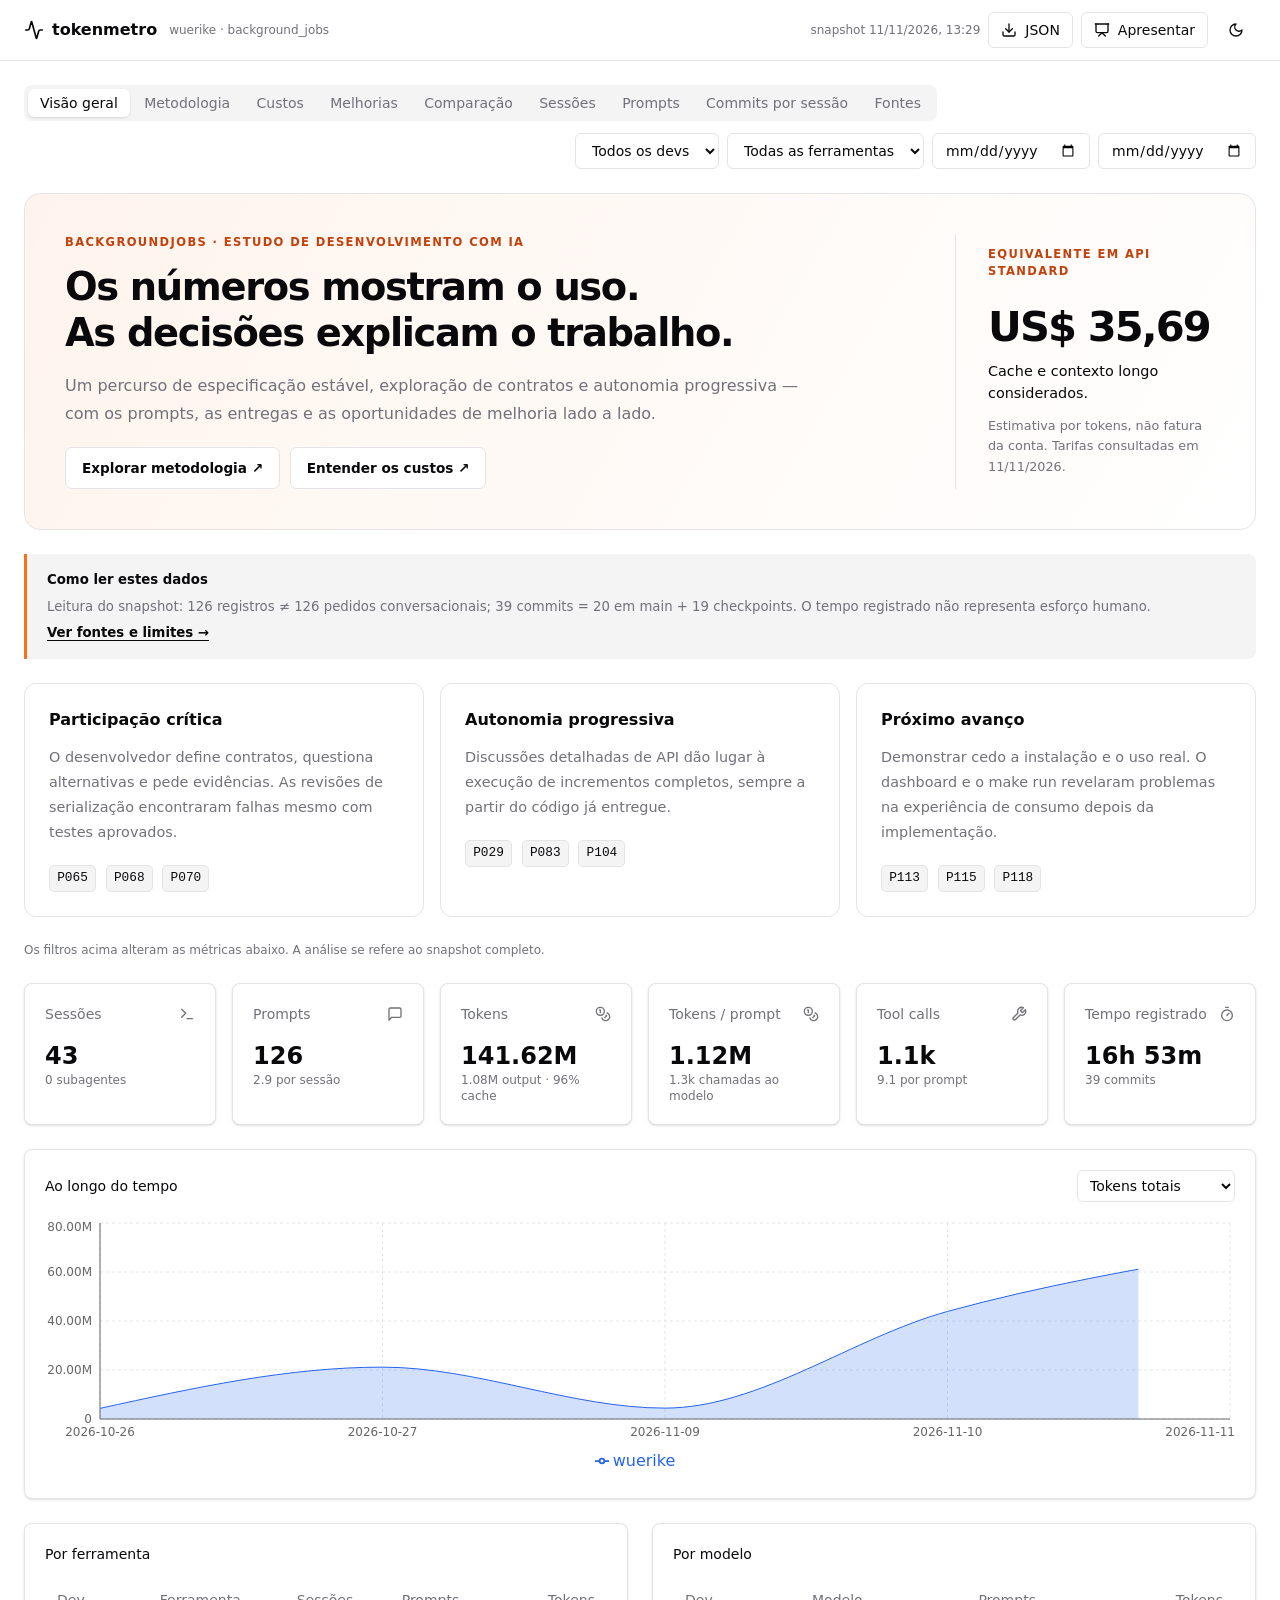
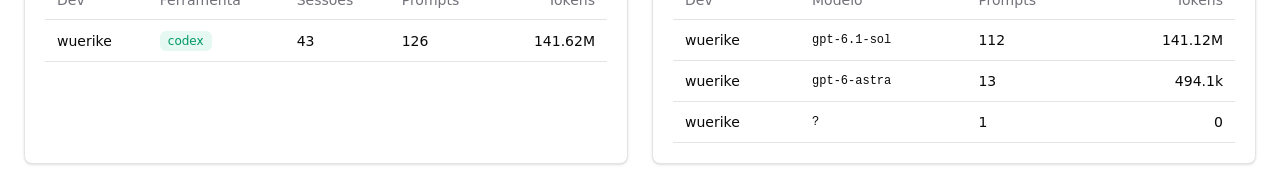
